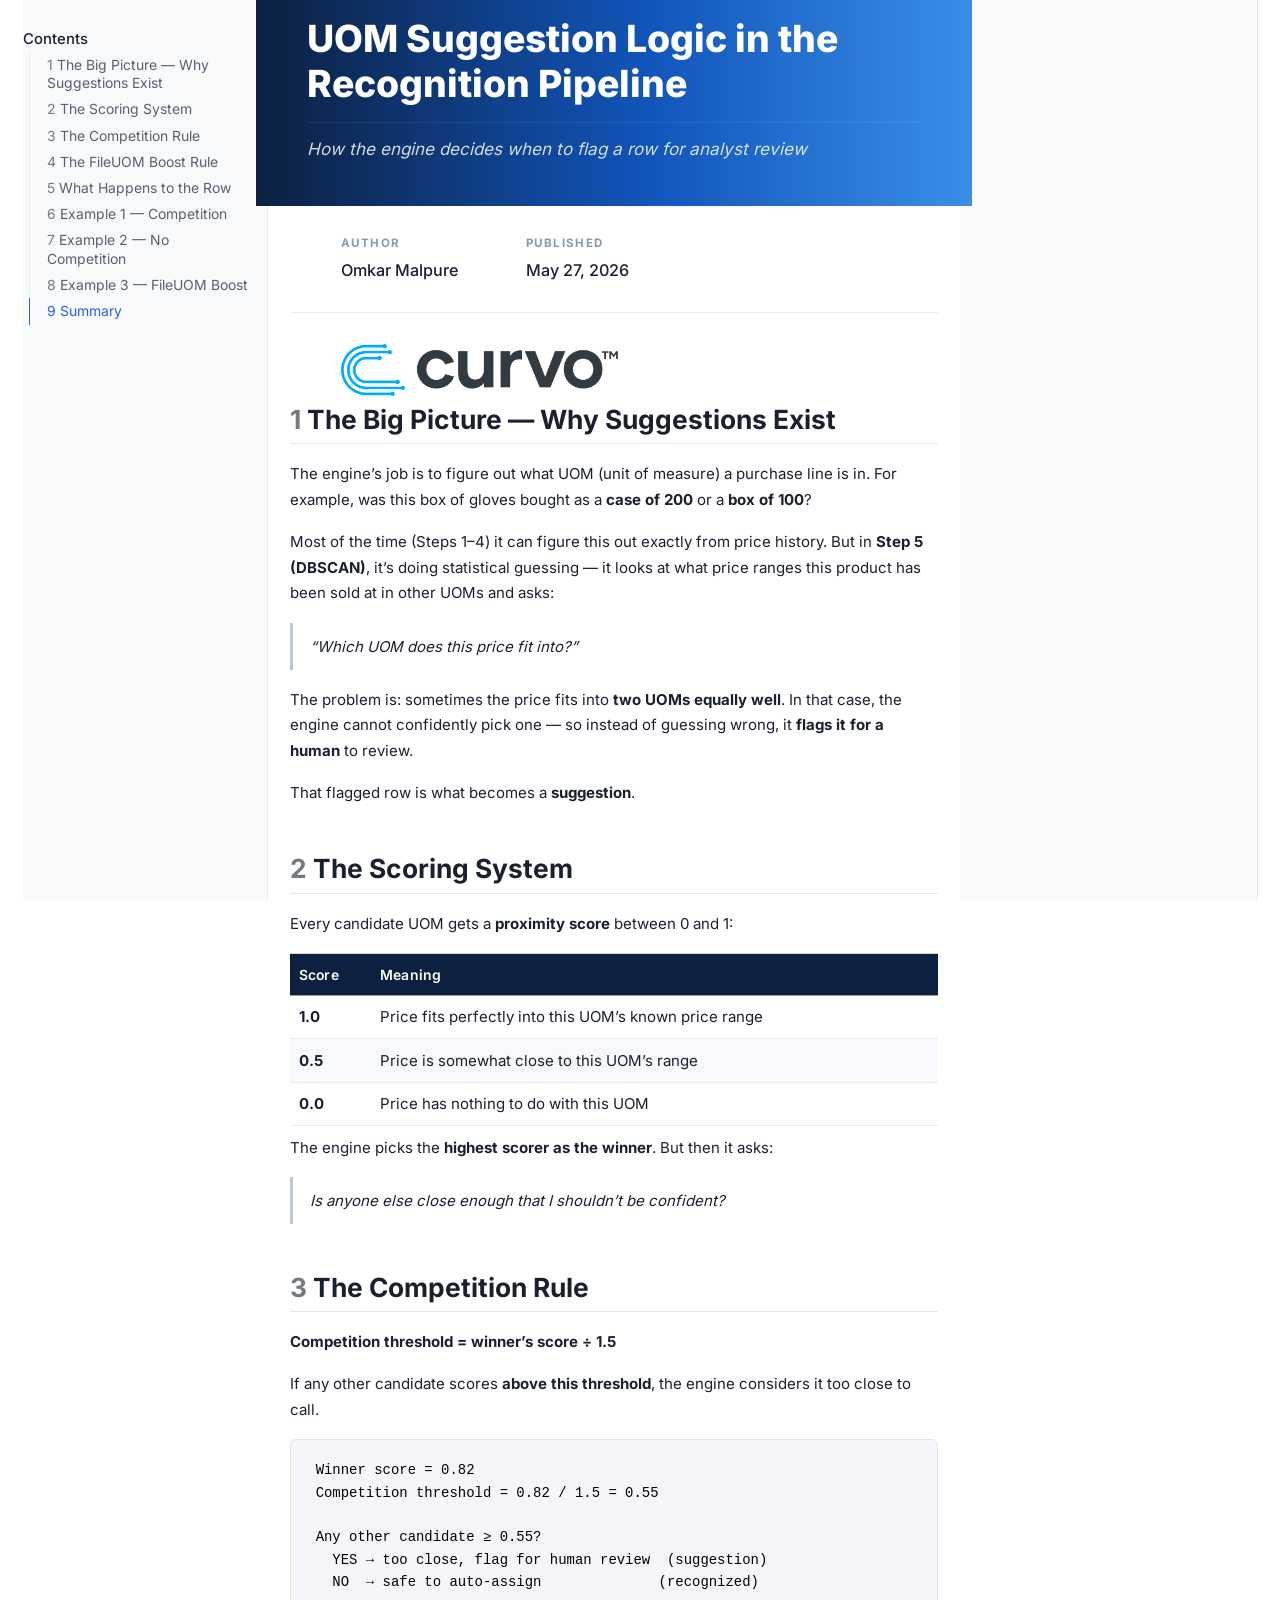
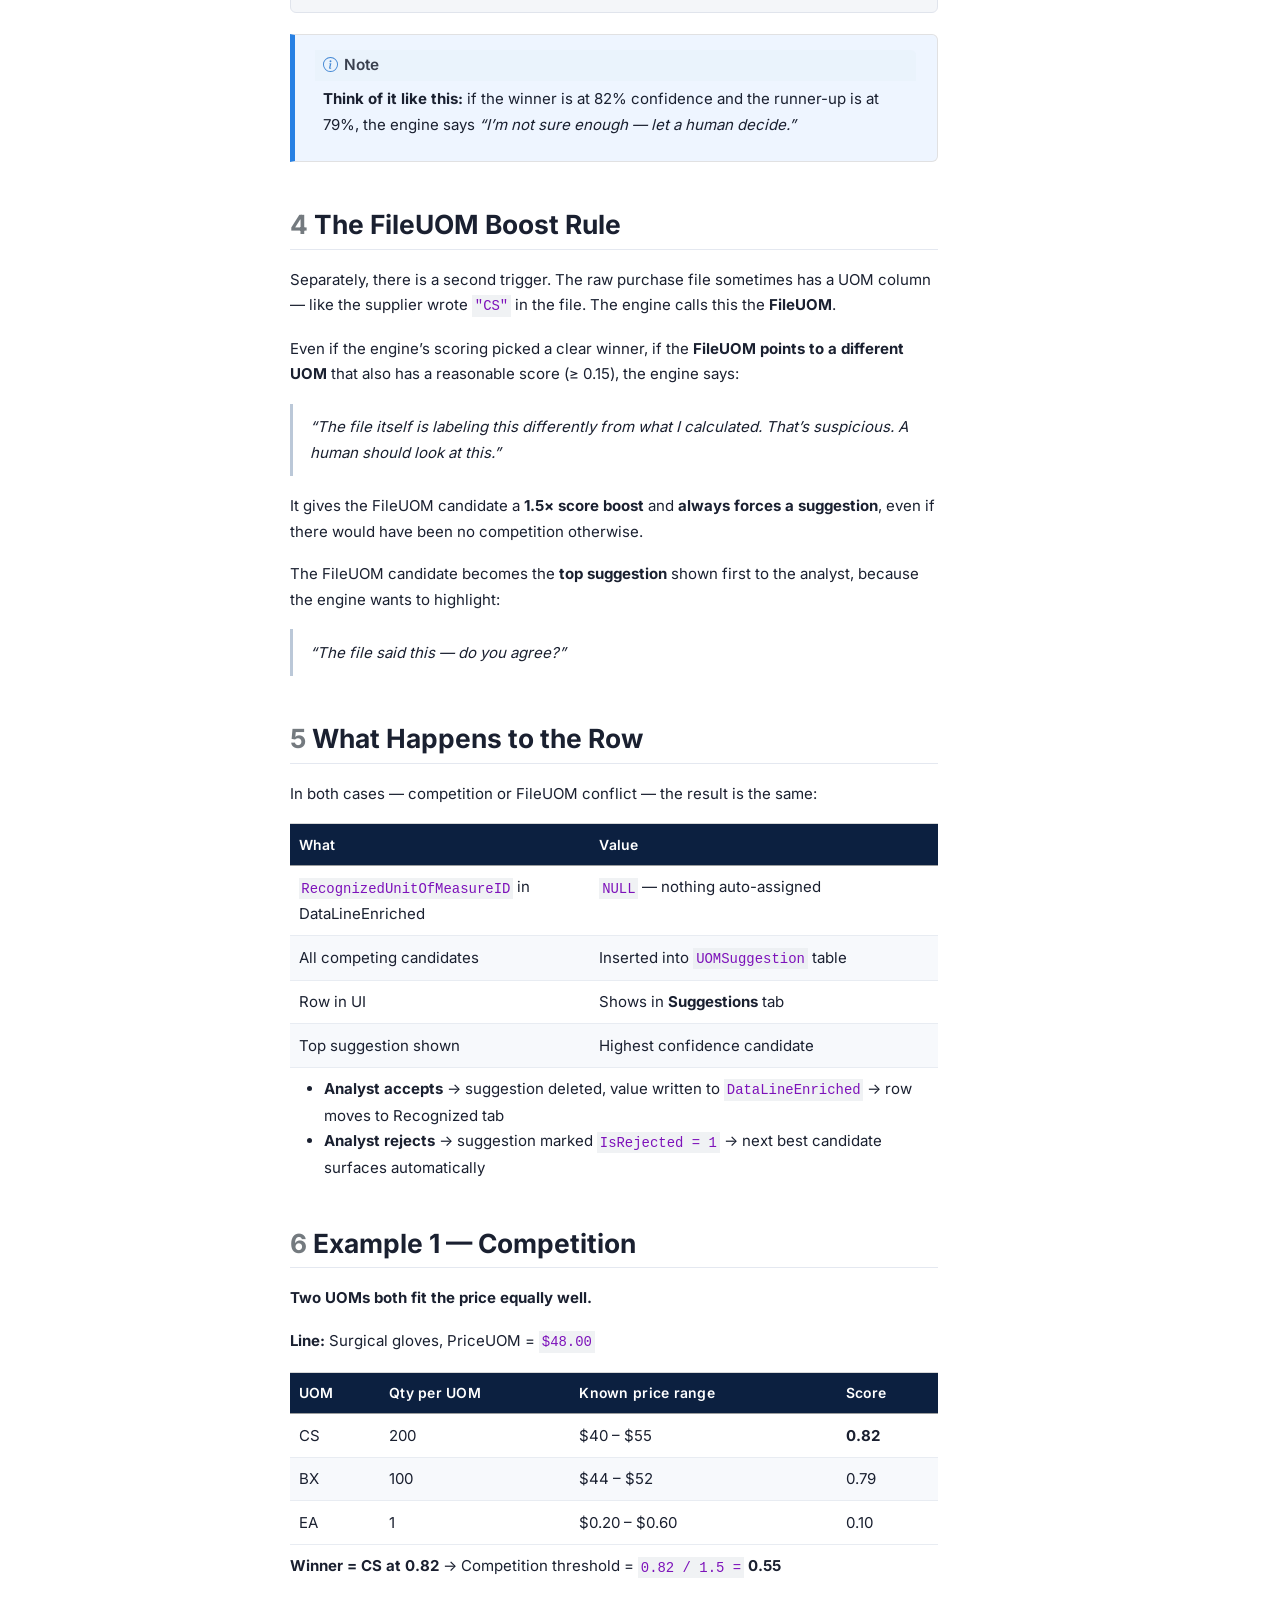
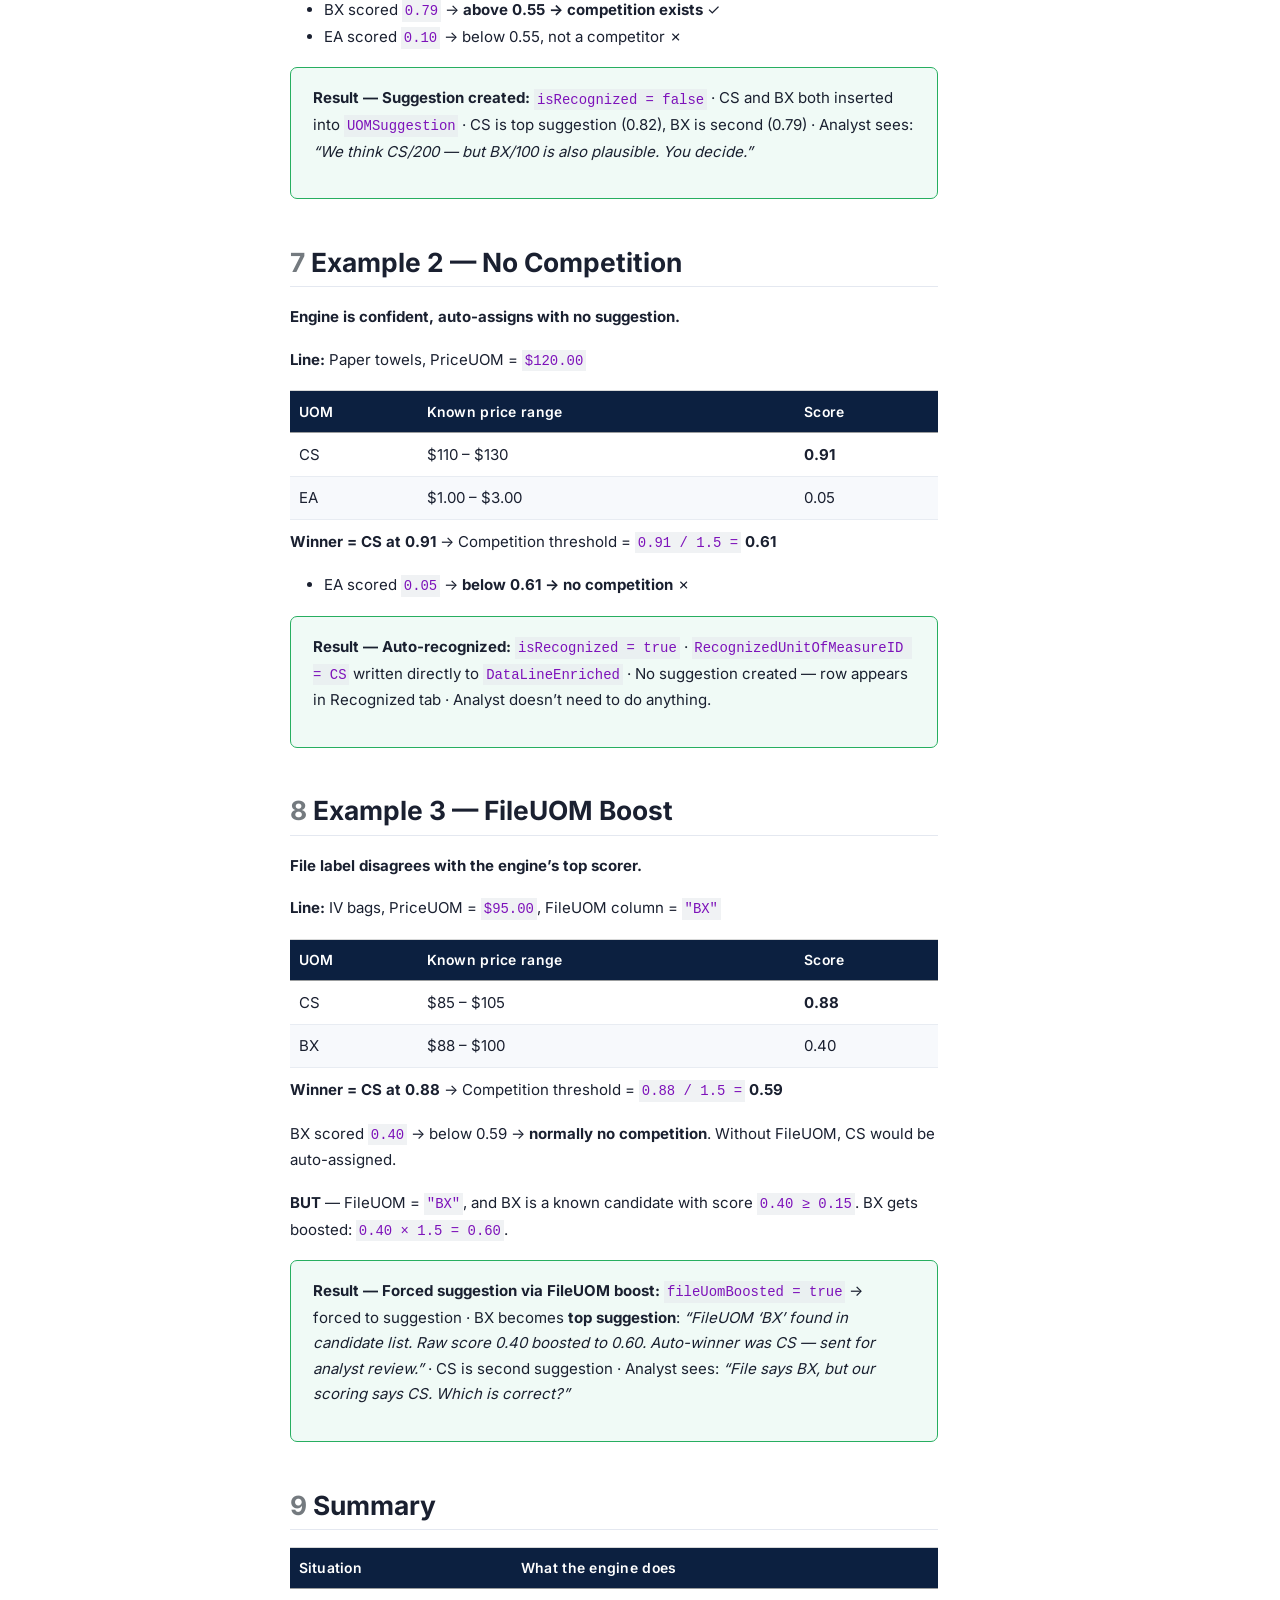
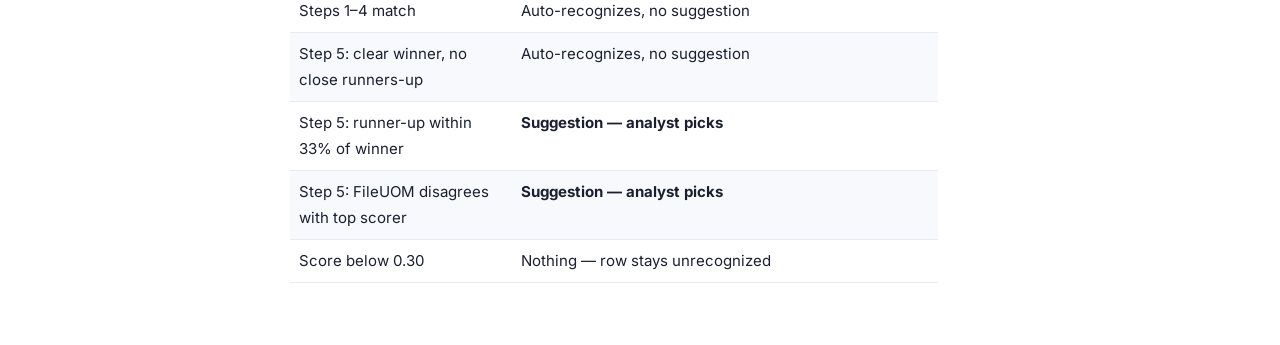
==== uom_suggestions_quarto.html @ 21ec99dc "Built site for gh-pages" ====
<!DOCTYPE html>
<html xmlns="http://www.w3.org/1999/xhtml" lang="en" xml:lang="en"><head>

<meta charset="utf-8">
<meta name="generator" content="quarto-1.9.38">

<meta name="viewport" content="width=device-width, initial-scale=1.0, user-scalable=yes">


<title>UOM Suggestion Logic in the Recognition Pipeline</title>
<style>

code{white-space: pre-wrap;}
span.smallcaps{font-variant: small-caps;}
div.columns{display: flex; gap: min(4vw, 1.5em);}
div.column{flex: auto; overflow-x: auto;}
div.hanging-indent{margin-left: 1.5em; text-indent: -1.5em;}
ul.task-list{list-style: none;}
ul.task-list li input[type="checkbox"] {
width: 0.8em;
margin: 0 0.8em 0.2em -1em;  vertical-align: middle;
}
</style>


<script>/*!
 * clipboard.js v2.0.11
 * https://clipboardjs.com/
 *
 * Licensed MIT © Zeno Rocha
 */
!function(t,e){"object"==typeof exports&&"object"==typeof module?module.exports=e():"function"==typeof define&&define.amd?define([],e):"object"==typeof exports?exports.ClipboardJS=e():t.ClipboardJS=e()}(this,function(){return n={686:function(t,e,n){"use strict";n.d(e,{default:function(){return b}});var e=n(279),i=n.n(e),e=n(370),u=n.n(e),e=n(817),r=n.n(e);function c(t){try{return document.execCommand(t)}catch(t){return}}var a=function(t){t=r()(t);return c("cut"),t};function o(t,e){var n,o,t=(n=t,o="rtl"===document.documentElement.getAttribute("dir"),(t=document.createElement("textarea")).style.fontSize="12pt",t.style.border="0",t.style.padding="0",t.style.margin="0",t.style.position="absolute",t.style[o?"right":"left"]="-9999px",o=window.pageYOffset||document.documentElement.scrollTop,t.style.top="".concat(o,"px"),t.setAttribute("readonly",""),t.value=n,t);return e.container.appendChild(t),e=r()(t),c("copy"),t.remove(),e}var f=function(t){var e=1<arguments.length&&void 0!==arguments[1]?arguments[1]:{container:document.body},n="";return"string"==typeof t?n=o(t,e):t instanceof HTMLInputElement&&!["text","search","url","tel","password"].includes(null==t?void 0:t.type)?n=o(t.value,e):(n=r()(t),c("copy")),n};function l(t){return(l="function"==typeof Symbol&&"symbol"==typeof Symbol.iterator?function(t){return typeof t}:function(t){return t&&"function"==typeof Symbol&&t.constructor===Symbol&&t!==Symbol.prototype?"symbol":typeof t})(t)}var s=function(){var t=0<arguments.length&&void 0!==arguments[0]?arguments[0]:{},e=t.action,n=void 0===e?"copy":e,o=t.container,e=t.target,t=t.text;if("copy"!==n&&"cut"!==n)throw new Error('Invalid "action" value, use either "copy" or "cut"');if(void 0!==e){if(!e||"object"!==l(e)||1!==e.nodeType)throw new Error('Invalid "target" value, use a valid Element');if("copy"===n&&e.hasAttribute("disabled"))throw new Error('Invalid "target" attribute. Please use "readonly" instead of "disabled" attribute');if("cut"===n&&(e.hasAttribute("readonly")||e.hasAttribute("disabled")))throw new Error('Invalid "target" attribute. You can\'t cut text from elements with "readonly" or "disabled" attributes')}return t?f(t,{container:o}):e?"cut"===n?a(e):f(e,{container:o}):void 0};function p(t){return(p="function"==typeof Symbol&&"symbol"==typeof Symbol.iterator?function(t){return typeof t}:function(t){return t&&"function"==typeof Symbol&&t.constructor===Symbol&&t!==Symbol.prototype?"symbol":typeof t})(t)}function d(t,e){for(var n=0;n<e.length;n++){var o=e[n];o.enumerable=o.enumerable||!1,o.configurable=!0,"value"in o&&(o.writable=!0),Object.defineProperty(t,o.key,o)}}function y(t,e){return(y=Object.setPrototypeOf||function(t,e){return t.__proto__=e,t})(t,e)}function h(n){var o=function(){if("undefined"==typeof Reflect||!Reflect.construct)return!1;if(Reflect.construct.sham)return!1;if("function"==typeof Proxy)return!0;try{return Date.prototype.toString.call(Reflect.construct(Date,[],function(){})),!0}catch(t){return!1}}();return function(){var t,e=v(n);return t=o?(t=v(this).constructor,Reflect.construct(e,arguments,t)):e.apply(this,arguments),e=this,!(t=t)||"object"!==p(t)&&"function"!=typeof t?function(t){if(void 0!==t)return t;throw new ReferenceError("this hasn't been initialised - super() hasn't been called")}(e):t}}function v(t){return(v=Object.setPrototypeOf?Object.getPrototypeOf:function(t){return t.__proto__||Object.getPrototypeOf(t)})(t)}function m(t,e){t="data-clipboard-".concat(t);if(e.hasAttribute(t))return e.getAttribute(t)}var b=function(){!function(t,e){if("function"!=typeof e&&null!==e)throw new TypeError("Super expression must either be null or a function");t.prototype=Object.create(e&&e.prototype,{constructor:{value:t,writable:!0,configurable:!0}}),e&&y(t,e)}(r,i());var t,e,n,o=h(r);function r(t,e){var n;return function(t){if(!(t instanceof r))throw new TypeError("Cannot call a class as a function")}(this),(n=o.call(this)).resolveOptions(e),n.listenClick(t),n}return t=r,n=[{key:"copy",value:function(t){var e=1<arguments.length&&void 0!==arguments[1]?arguments[1]:{container:document.body};return f(t,e)}},{key:"cut",value:function(t){return a(t)}},{key:"isSupported",value:function(){var t=0<arguments.length&&void 0!==arguments[0]?arguments[0]:["copy","cut"],t="string"==typeof t?[t]:t,e=!!document.queryCommandSupported;return t.forEach(function(t){e=e&&!!document.queryCommandSupported(t)}),e}}],(e=[{key:"resolveOptions",value:function(){var t=0<arguments.length&&void 0!==arguments[0]?arguments[0]:{};this.action="function"==typeof t.action?t.action:this.defaultAction,this.target="function"==typeof t.target?t.target:this.defaultTarget,this.text="function"==typeof t.text?t.text:this.defaultText,this.container="object"===p(t.container)?t.container:document.body}},{key:"listenClick",value:function(t){var e=this;this.listener=u()(t,"click",function(t){return e.onClick(t)})}},{key:"onClick",value:function(t){var e=t.delegateTarget||t.currentTarget,n=this.action(e)||"copy",t=s({action:n,container:this.container,target:this.target(e),text:this.text(e)});this.emit(t?"success":"error",{action:n,text:t,trigger:e,clearSelection:function(){e&&e.focus(),window.getSelection().removeAllRanges()}})}},{key:"defaultAction",value:function(t){return m("action",t)}},{key:"defaultTarget",value:function(t){t=m("target",t);if(t)return document.querySelector(t)}},{key:"defaultText",value:function(t){return m("text",t)}},{key:"destroy",value:function(){this.listener.destroy()}}])&&d(t.prototype,e),n&&d(t,n),r}()},828:function(t){var e;"undefined"==typeof Element||Element.prototype.matches||((e=Element.prototype).matches=e.matchesSelector||e.mozMatchesSelector||e.msMatchesSelector||e.oMatchesSelector||e.webkitMatchesSelector),t.exports=function(t,e){for(;t&&9!==t.nodeType;){if("function"==typeof t.matches&&t.matches(e))return t;t=t.parentNode}}},438:function(t,e,n){var u=n(828);function i(t,e,n,o,r){var i=function(e,n,t,o){return function(t){t.delegateTarget=u(t.target,n),t.delegateTarget&&o.call(e,t)}}.apply(this,arguments);return t.addEventListener(n,i,r),{destroy:function(){t.removeEventListener(n,i,r)}}}t.exports=function(t,e,n,o,r){return"function"==typeof t.addEventListener?i.apply(null,arguments):"function"==typeof n?i.bind(null,document).apply(null,arguments):("string"==typeof t&&(t=document.querySelectorAll(t)),Array.prototype.map.call(t,function(t){return i(t,e,n,o,r)}))}},879:function(t,n){n.node=function(t){return void 0!==t&&t instanceof HTMLElement&&1===t.nodeType},n.nodeList=function(t){var e=Object.prototype.toString.call(t);return void 0!==t&&("[object NodeList]"===e||"[object HTMLCollection]"===e)&&"length"in t&&(0===t.length||n.node(t[0]))},n.string=function(t){return"string"==typeof t||t instanceof String},n.fn=function(t){return"[object Function]"===Object.prototype.toString.call(t)}},370:function(t,e,n){var f=n(879),l=n(438);t.exports=function(t,e,n){if(!t&&!e&&!n)throw new Error("Missing required arguments");if(!f.string(e))throw new TypeError("Second argument must be a String");if(!f.fn(n))throw new TypeError("Third argument must be a Function");if(f.node(t))return c=e,a=n,(u=t).addEventListener(c,a),{destroy:function(){u.removeEventListener(c,a)}};if(f.nodeList(t))return o=t,r=e,i=n,Array.prototype.forEach.call(o,function(t){t.addEventListener(r,i)}),{destroy:function(){Array.prototype.forEach.call(o,function(t){t.removeEventListener(r,i)})}};if(f.string(t))return t=t,e=e,n=n,l(document.body,t,e,n);throw new TypeError("First argument must be a String, HTMLElement, HTMLCollection, or NodeList");var o,r,i,u,c,a}},817:function(t){t.exports=function(t){var e,n="SELECT"===t.nodeName?(t.focus(),t.value):"INPUT"===t.nodeName||"TEXTAREA"===t.nodeName?((e=t.hasAttribute("readonly"))||t.setAttribute("readonly",""),t.select(),t.setSelectionRange(0,t.value.length),e||t.removeAttribute("readonly"),t.value):(t.hasAttribute("contenteditable")&&t.focus(),n=window.getSelection(),(e=document.createRange()).selectNodeContents(t),n.removeAllRanges(),n.addRange(e),n.toString());return n}},279:function(t){function e(){}e.prototype={on:function(t,e,n){var o=this.e||(this.e={});return(o[t]||(o[t]=[])).push({fn:e,ctx:n}),this},once:function(t,e,n){var o=this;function r(){o.off(t,r),e.apply(n,arguments)}return r._=e,this.on(t,r,n)},emit:function(t){for(var e=[].slice.call(arguments,1),n=((this.e||(this.e={}))[t]||[]).slice(),o=0,r=n.length;o<r;o++)n[o].fn.apply(n[o].ctx,e);return this},off:function(t,e){var n=this.e||(this.e={}),o=n[t],r=[];if(o&&e)for(var i=0,u=o.length;i<u;i++)o[i].fn!==e&&o[i].fn._!==e&&r.push(o[i]);return r.length?n[t]=r:delete n[t],this}},t.exports=e,t.exports.TinyEmitter=e}},r={},o.n=function(t){var e=t&&t.__esModule?function(){return t.default}:function(){return t};return o.d(e,{a:e}),e},o.d=function(t,e){for(var n in e)o.o(e,n)&&!o.o(t,n)&&Object.defineProperty(t,n,{enumerable:!0,get:e[n]})},o.o=function(t,e){return Object.prototype.hasOwnProperty.call(t,e)},o(686).default;function o(t){if(r[t])return r[t].exports;var e=r[t]={exports:{}};return n[t](e,e.exports,o),e.exports}var n,r});</script>
<script src="[data-uri]" type="module"></script>
<script src="[data-uri]" type="module"></script>
<script>/**
 * @popperjs/core v2.11.7 - MIT License
 */

!function(e,t){"object"==typeof exports&&"undefined"!=typeof module?t(exports):"function"==typeof define&&define.amd?define(["exports"],t):t((e="undefined"!=typeof globalThis?globalThis:e||self).Popper={})}(this,(function(e){"use strict";function t(e){if(null==e)return window;if("[object Window]"!==e.toString()){var t=e.ownerDocument;return t&&t.defaultView||window}return e}function n(e){return e instanceof t(e).Element||e instanceof Element}function r(e){return e instanceof t(e).HTMLElement||e instanceof HTMLElement}function o(e){return"undefined"!=typeof ShadowRoot&&(e instanceof t(e).ShadowRoot||e instanceof ShadowRoot)}var i=Math.max,a=Math.min,s=Math.round;function f(){var e=navigator.userAgentData;return null!=e&&e.brands&&Array.isArray(e.brands)?e.brands.map((function(e){return e.brand+"/"+e.version})).join(" "):navigator.userAgent}function c(){return!/^((?!chrome|android).)*safari/i.test(f())}function p(e,o,i){void 0===o&&(o=!1),void 0===i&&(i=!1);var a=e.getBoundingClientRect(),f=1,p=1;o&&r(e)&&(f=e.offsetWidth>0&&s(a.width)/e.offsetWidth||1,p=e.offsetHeight>0&&s(a.height)/e.offsetHeight||1);var u=(n(e)?t(e):window).visualViewport,l=!c()&&i,d=(a.left+(l&&u?u.offsetLeft:0))/f,h=(a.top+(l&&u?u.offsetTop:0))/p,m=a.width/f,v=a.height/p;return{width:m,height:v,top:h,right:d+m,bottom:h+v,left:d,x:d,y:h}}function u(e){var n=t(e);return{scrollLeft:n.pageXOffset,scrollTop:n.pageYOffset}}function l(e){return e?(e.nodeName||"").toLowerCase():null}function d(e){return((n(e)?e.ownerDocument:e.document)||window.document).documentElement}function h(e){return p(d(e)).left+u(e).scrollLeft}function m(e){return t(e).getComputedStyle(e)}function v(e){var t=m(e),n=t.overflow,r=t.overflowX,o=t.overflowY;return/auto|scroll|overlay|hidden/.test(n+o+r)}function y(e,n,o){void 0===o&&(o=!1);var i,a,f=r(n),c=r(n)&&function(e){var t=e.getBoundingClientRect(),n=s(t.width)/e.offsetWidth||1,r=s(t.height)/e.offsetHeight||1;return 1!==n||1!==r}(n),m=d(n),y=p(e,c,o),g={scrollLeft:0,scrollTop:0},b={x:0,y:0};return(f||!f&&!o)&&(("body"!==l(n)||v(m))&&(g=(i=n)!==t(i)&&r(i)?{scrollLeft:(a=i).scrollLeft,scrollTop:a.scrollTop}:u(i)),r(n)?((b=p(n,!0)).x+=n.clientLeft,b.y+=n.clientTop):m&&(b.x=h(m))),{x:y.left+g.scrollLeft-b.x,y:y.top+g.scrollTop-b.y,width:y.width,height:y.height}}function g(e){var t=p(e),n=e.offsetWidth,r=e.offsetHeight;return Math.abs(t.width-n)<=1&&(n=t.width),Math.abs(t.height-r)<=1&&(r=t.height),{x:e.offsetLeft,y:e.offsetTop,width:n,height:r}}function b(e){return"html"===l(e)?e:e.assignedSlot||e.parentNode||(o(e)?e.host:null)||d(e)}function x(e){return["html","body","#document"].indexOf(l(e))>=0?e.ownerDocument.body:r(e)&&v(e)?e:x(b(e))}function w(e,n){var r;void 0===n&&(n=[]);var o=x(e),i=o===(null==(r=e.ownerDocument)?void 0:r.body),a=t(o),s=i?[a].concat(a.visualViewport||[],v(o)?o:[]):o,f=n.concat(s);return i?f:f.concat(w(b(s)))}function O(e){return["table","td","th"].indexOf(l(e))>=0}function j(e){return r(e)&&"fixed"!==m(e).position?e.offsetParent:null}function E(e){for(var n=t(e),i=j(e);i&&O(i)&&"static"===m(i).position;)i=j(i);return i&&("html"===l(i)||"body"===l(i)&&"static"===m(i).position)?n:i||function(e){var t=/firefox/i.test(f());if(/Trident/i.test(f())&&r(e)&&"fixed"===m(e).position)return null;var n=b(e);for(o(n)&&(n=n.host);r(n)&&["html","body"].indexOf(l(n))<0;){var i=m(n);if("none"!==i.transform||"none"!==i.perspective||"paint"===i.contain||-1!==["transform","perspective"].indexOf(i.willChange)||t&&"filter"===i.willChange||t&&i.filter&&"none"!==i.filter)return n;n=n.parentNode}return null}(e)||n}var D="top",A="bottom",L="right",P="left",M="auto",k=[D,A,L,P],W="start",B="end",H="viewport",T="popper",R=k.reduce((function(e,t){return e.concat([t+"-"+W,t+"-"+B])}),[]),S=[].concat(k,[M]).reduce((function(e,t){return e.concat([t,t+"-"+W,t+"-"+B])}),[]),V=["beforeRead","read","afterRead","beforeMain","main","afterMain","beforeWrite","write","afterWrite"];function q(e){var t=new Map,n=new Set,r=[];function o(e){n.add(e.name),[].concat(e.requires||[],e.requiresIfExists||[]).forEach((function(e){if(!n.has(e)){var r=t.get(e);r&&o(r)}})),r.push(e)}return e.forEach((function(e){t.set(e.name,e)})),e.forEach((function(e){n.has(e.name)||o(e)})),r}function C(e){return e.split("-")[0]}function N(e,t){var n=t.getRootNode&&t.getRootNode();if(e.contains(t))return!0;if(n&&o(n)){var r=t;do{if(r&&e.isSameNode(r))return!0;r=r.parentNode||r.host}while(r)}return!1}function I(e){return Object.assign({},e,{left:e.x,top:e.y,right:e.x+e.width,bottom:e.y+e.height})}function _(e,r,o){return r===H?I(function(e,n){var r=t(e),o=d(e),i=r.visualViewport,a=o.clientWidth,s=o.clientHeight,f=0,p=0;if(i){a=i.width,s=i.height;var u=c();(u||!u&&"fixed"===n)&&(f=i.offsetLeft,p=i.offsetTop)}return{width:a,height:s,x:f+h(e),y:p}}(e,o)):n(r)?function(e,t){var n=p(e,!1,"fixed"===t);return n.top=n.top+e.clientTop,n.left=n.left+e.clientLeft,n.bottom=n.top+e.clientHeight,n.right=n.left+e.clientWidth,n.width=e.clientWidth,n.height=e.clientHeight,n.x=n.left,n.y=n.top,n}(r,o):I(function(e){var t,n=d(e),r=u(e),o=null==(t=e.ownerDocument)?void 0:t.body,a=i(n.scrollWidth,n.clientWidth,o?o.scrollWidth:0,o?o.clientWidth:0),s=i(n.scrollHeight,n.clientHeight,o?o.scrollHeight:0,o?o.clientHeight:0),f=-r.scrollLeft+h(e),c=-r.scrollTop;return"rtl"===m(o||n).direction&&(f+=i(n.clientWidth,o?o.clientWidth:0)-a),{width:a,height:s,x:f,y:c}}(d(e)))}function F(e,t,o,s){var f="clippingParents"===t?function(e){var t=w(b(e)),o=["absolute","fixed"].indexOf(m(e).position)>=0&&r(e)?E(e):e;return n(o)?t.filter((function(e){return n(e)&&N(e,o)&&"body"!==l(e)})):[]}(e):[].concat(t),c=[].concat(f,[o]),p=c[0],u=c.reduce((function(t,n){var r=_(e,n,s);return t.top=i(r.top,t.top),t.right=a(r.right,t.right),t.bottom=a(r.bottom,t.bottom),t.left=i(r.left,t.left),t}),_(e,p,s));return u.width=u.right-u.left,u.height=u.bottom-u.top,u.x=u.left,u.y=u.top,u}function U(e){return e.split("-")[1]}function z(e){return["top","bottom"].indexOf(e)>=0?"x":"y"}function X(e){var t,n=e.reference,r=e.element,o=e.placement,i=o?C(o):null,a=o?U(o):null,s=n.x+n.width/2-r.width/2,f=n.y+n.height/2-r.height/2;switch(i){case D:t={x:s,y:n.y-r.height};break;case A:t={x:s,y:n.y+n.height};break;case L:t={x:n.x+n.width,y:f};break;case P:t={x:n.x-r.width,y:f};break;default:t={x:n.x,y:n.y}}var c=i?z(i):null;if(null!=c){var p="y"===c?"height":"width";switch(a){case W:t[c]=t[c]-(n[p]/2-r[p]/2);break;case B:t[c]=t[c]+(n[p]/2-r[p]/2)}}return t}function Y(e){return Object.assign({},{top:0,right:0,bottom:0,left:0},e)}function G(e,t){return t.reduce((function(t,n){return t[n]=e,t}),{})}function J(e,t){void 0===t&&(t={});var r=t,o=r.placement,i=void 0===o?e.placement:o,a=r.strategy,s=void 0===a?e.strategy:a,f=r.boundary,c=void 0===f?"clippingParents":f,u=r.rootBoundary,l=void 0===u?H:u,h=r.elementContext,m=void 0===h?T:h,v=r.altBoundary,y=void 0!==v&&v,g=r.padding,b=void 0===g?0:g,x=Y("number"!=typeof b?b:G(b,k)),w=m===T?"reference":T,O=e.rects.popper,j=e.elements[y?w:m],E=F(n(j)?j:j.contextElement||d(e.elements.popper),c,l,s),P=p(e.elements.reference),M=X({reference:P,element:O,strategy:"absolute",placement:i}),W=I(Object.assign({},O,M)),B=m===T?W:P,R={top:E.top-B.top+x.top,bottom:B.bottom-E.bottom+x.bottom,left:E.left-B.left+x.left,right:B.right-E.right+x.right},S=e.modifiersData.offset;if(m===T&&S){var V=S[i];Object.keys(R).forEach((function(e){var t=[L,A].indexOf(e)>=0?1:-1,n=[D,A].indexOf(e)>=0?"y":"x";R[e]+=V[n]*t}))}return R}var K={placement:"bottom",modifiers:[],strategy:"absolute"};function Q(){for(var e=arguments.length,t=new Array(e),n=0;n<e;n++)t[n]=arguments[n];return!t.some((function(e){return!(e&&"function"==typeof e.getBoundingClientRect)}))}function Z(e){void 0===e&&(e={});var t=e,r=t.defaultModifiers,o=void 0===r?[]:r,i=t.defaultOptions,a=void 0===i?K:i;return function(e,t,r){void 0===r&&(r=a);var i,s,f={placement:"bottom",orderedModifiers:[],options:Object.assign({},K,a),modifiersData:{},elements:{reference:e,popper:t},attributes:{},styles:{}},c=[],p=!1,u={state:f,setOptions:function(r){var i="function"==typeof r?r(f.options):r;l(),f.options=Object.assign({},a,f.options,i),f.scrollParents={reference:n(e)?w(e):e.contextElement?w(e.contextElement):[],popper:w(t)};var s,p,d=function(e){var t=q(e);return V.reduce((function(e,n){return e.concat(t.filter((function(e){return e.phase===n})))}),[])}((s=[].concat(o,f.options.modifiers),p=s.reduce((function(e,t){var n=e[t.name];return e[t.name]=n?Object.assign({},n,t,{options:Object.assign({},n.options,t.options),data:Object.assign({},n.data,t.data)}):t,e}),{}),Object.keys(p).map((function(e){return p[e]}))));return f.orderedModifiers=d.filter((function(e){return e.enabled})),f.orderedModifiers.forEach((function(e){var t=e.name,n=e.options,r=void 0===n?{}:n,o=e.effect;if("function"==typeof o){var i=o({state:f,name:t,instance:u,options:r}),a=function(){};c.push(i||a)}})),u.update()},forceUpdate:function(){if(!p){var e=f.elements,t=e.reference,n=e.popper;if(Q(t,n)){f.rects={reference:y(t,E(n),"fixed"===f.options.strategy),popper:g(n)},f.reset=!1,f.placement=f.options.placement,f.orderedModifiers.forEach((function(e){return f.modifiersData[e.name]=Object.assign({},e.data)}));for(var r=0;r<f.orderedModifiers.length;r++)if(!0!==f.reset){var o=f.orderedModifiers[r],i=o.fn,a=o.options,s=void 0===a?{}:a,c=o.name;"function"==typeof i&&(f=i({state:f,options:s,name:c,instance:u})||f)}else f.reset=!1,r=-1}}},update:(i=function(){return new Promise((function(e){u.forceUpdate(),e(f)}))},function(){return s||(s=new Promise((function(e){Promise.resolve().then((function(){s=void 0,e(i())}))}))),s}),destroy:function(){l(),p=!0}};if(!Q(e,t))return u;function l(){c.forEach((function(e){return e()})),c=[]}return u.setOptions(r).then((function(e){!p&&r.onFirstUpdate&&r.onFirstUpdate(e)})),u}}var $={passive:!0};var ee={name:"eventListeners",enabled:!0,phase:"write",fn:function(){},effect:function(e){var n=e.state,r=e.instance,o=e.options,i=o.scroll,a=void 0===i||i,s=o.resize,f=void 0===s||s,c=t(n.elements.popper),p=[].concat(n.scrollParents.reference,n.scrollParents.popper);return a&&p.forEach((function(e){e.addEventListener("scroll",r.update,$)})),f&&c.addEventListener("resize",r.update,$),function(){a&&p.forEach((function(e){e.removeEventListener("scroll",r.update,$)})),f&&c.removeEventListener("resize",r.update,$)}},data:{}};var te={name:"popperOffsets",enabled:!0,phase:"read",fn:function(e){var t=e.state,n=e.name;t.modifiersData[n]=X({reference:t.rects.reference,element:t.rects.popper,strategy:"absolute",placement:t.placement})},data:{}},ne={top:"auto",right:"auto",bottom:"auto",left:"auto"};function re(e){var n,r=e.popper,o=e.popperRect,i=e.placement,a=e.variation,f=e.offsets,c=e.position,p=e.gpuAcceleration,u=e.adaptive,l=e.roundOffsets,h=e.isFixed,v=f.x,y=void 0===v?0:v,g=f.y,b=void 0===g?0:g,x="function"==typeof l?l({x:y,y:b}):{x:y,y:b};y=x.x,b=x.y;var w=f.hasOwnProperty("x"),O=f.hasOwnProperty("y"),j=P,M=D,k=window;if(u){var W=E(r),H="clientHeight",T="clientWidth";if(W===t(r)&&"static"!==m(W=d(r)).position&&"absolute"===c&&(H="scrollHeight",T="scrollWidth"),W=W,i===D||(i===P||i===L)&&a===B)M=A,b-=(h&&W===k&&k.visualViewport?k.visualViewport.height:W[H])-o.height,b*=p?1:-1;if(i===P||(i===D||i===A)&&a===B)j=L,y-=(h&&W===k&&k.visualViewport?k.visualViewport.width:W[T])-o.width,y*=p?1:-1}var R,S=Object.assign({position:c},u&&ne),V=!0===l?function(e,t){var n=e.x,r=e.y,o=t.devicePixelRatio||1;return{x:s(n*o)/o||0,y:s(r*o)/o||0}}({x:y,y:b},t(r)):{x:y,y:b};return y=V.x,b=V.y,p?Object.assign({},S,((R={})[M]=O?"0":"",R[j]=w?"0":"",R.transform=(k.devicePixelRatio||1)<=1?"translate("+y+"px, "+b+"px)":"translate3d("+y+"px, "+b+"px, 0)",R)):Object.assign({},S,((n={})[M]=O?b+"px":"",n[j]=w?y+"px":"",n.transform="",n))}var oe={name:"computeStyles",enabled:!0,phase:"beforeWrite",fn:function(e){var t=e.state,n=e.options,r=n.gpuAcceleration,o=void 0===r||r,i=n.adaptive,a=void 0===i||i,s=n.roundOffsets,f=void 0===s||s,c={placement:C(t.placement),variation:U(t.placement),popper:t.elements.popper,popperRect:t.rects.popper,gpuAcceleration:o,isFixed:"fixed"===t.options.strategy};null!=t.modifiersData.popperOffsets&&(t.styles.popper=Object.assign({},t.styles.popper,re(Object.assign({},c,{offsets:t.modifiersData.popperOffsets,position:t.options.strategy,adaptive:a,roundOffsets:f})))),null!=t.modifiersData.arrow&&(t.styles.arrow=Object.assign({},t.styles.arrow,re(Object.assign({},c,{offsets:t.modifiersData.arrow,position:"absolute",adaptive:!1,roundOffsets:f})))),t.attributes.popper=Object.assign({},t.attributes.popper,{"data-popper-placement":t.placement})},data:{}};var ie={name:"applyStyles",enabled:!0,phase:"write",fn:function(e){var t=e.state;Object.keys(t.elements).forEach((function(e){var n=t.styles[e]||{},o=t.attributes[e]||{},i=t.elements[e];r(i)&&l(i)&&(Object.assign(i.style,n),Object.keys(o).forEach((function(e){var t=o[e];!1===t?i.removeAttribute(e):i.setAttribute(e,!0===t?"":t)})))}))},effect:function(e){var t=e.state,n={popper:{position:t.options.strategy,left:"0",top:"0",margin:"0"},arrow:{position:"absolute"},reference:{}};return Object.assign(t.elements.popper.style,n.popper),t.styles=n,t.elements.arrow&&Object.assign(t.elements.arrow.style,n.arrow),function(){Object.keys(t.elements).forEach((function(e){var o=t.elements[e],i=t.attributes[e]||{},a=Object.keys(t.styles.hasOwnProperty(e)?t.styles[e]:n[e]).reduce((function(e,t){return e[t]="",e}),{});r(o)&&l(o)&&(Object.assign(o.style,a),Object.keys(i).forEach((function(e){o.removeAttribute(e)})))}))}},requires:["computeStyles"]};var ae={name:"offset",enabled:!0,phase:"main",requires:["popperOffsets"],fn:function(e){var t=e.state,n=e.options,r=e.name,o=n.offset,i=void 0===o?[0,0]:o,a=S.reduce((function(e,n){return e[n]=function(e,t,n){var r=C(e),o=[P,D].indexOf(r)>=0?-1:1,i="function"==typeof n?n(Object.assign({},t,{placement:e})):n,a=i[0],s=i[1];return a=a||0,s=(s||0)*o,[P,L].indexOf(r)>=0?{x:s,y:a}:{x:a,y:s}}(n,t.rects,i),e}),{}),s=a[t.placement],f=s.x,c=s.y;null!=t.modifiersData.popperOffsets&&(t.modifiersData.popperOffsets.x+=f,t.modifiersData.popperOffsets.y+=c),t.modifiersData[r]=a}},se={left:"right",right:"left",bottom:"top",top:"bottom"};function fe(e){return e.replace(/left|right|bottom|top/g,(function(e){return se[e]}))}var ce={start:"end",end:"start"};function pe(e){return e.replace(/start|end/g,(function(e){return ce[e]}))}function ue(e,t){void 0===t&&(t={});var n=t,r=n.placement,o=n.boundary,i=n.rootBoundary,a=n.padding,s=n.flipVariations,f=n.allowedAutoPlacements,c=void 0===f?S:f,p=U(r),u=p?s?R:R.filter((function(e){return U(e)===p})):k,l=u.filter((function(e){return c.indexOf(e)>=0}));0===l.length&&(l=u);var d=l.reduce((function(t,n){return t[n]=J(e,{placement:n,boundary:o,rootBoundary:i,padding:a})[C(n)],t}),{});return Object.keys(d).sort((function(e,t){return d[e]-d[t]}))}var le={name:"flip",enabled:!0,phase:"main",fn:function(e){var t=e.state,n=e.options,r=e.name;if(!t.modifiersData[r]._skip){for(var o=n.mainAxis,i=void 0===o||o,a=n.altAxis,s=void 0===a||a,f=n.fallbackPlacements,c=n.padding,p=n.boundary,u=n.rootBoundary,l=n.altBoundary,d=n.flipVariations,h=void 0===d||d,m=n.allowedAutoPlacements,v=t.options.placement,y=C(v),g=f||(y===v||!h?[fe(v)]:function(e){if(C(e)===M)return[];var t=fe(e);return[pe(e),t,pe(t)]}(v)),b=[v].concat(g).reduce((function(e,n){return e.concat(C(n)===M?ue(t,{placement:n,boundary:p,rootBoundary:u,padding:c,flipVariations:h,allowedAutoPlacements:m}):n)}),[]),x=t.rects.reference,w=t.rects.popper,O=new Map,j=!0,E=b[0],k=0;k<b.length;k++){var B=b[k],H=C(B),T=U(B)===W,R=[D,A].indexOf(H)>=0,S=R?"width":"height",V=J(t,{placement:B,boundary:p,rootBoundary:u,altBoundary:l,padding:c}),q=R?T?L:P:T?A:D;x[S]>w[S]&&(q=fe(q));var N=fe(q),I=[];if(i&&I.push(V[H]<=0),s&&I.push(V[q]<=0,V[N]<=0),I.every((function(e){return e}))){E=B,j=!1;break}O.set(B,I)}if(j)for(var _=function(e){var t=b.find((function(t){var n=O.get(t);if(n)return n.slice(0,e).every((function(e){return e}))}));if(t)return E=t,"break"},F=h?3:1;F>0;F--){if("break"===_(F))break}t.placement!==E&&(t.modifiersData[r]._skip=!0,t.placement=E,t.reset=!0)}},requiresIfExists:["offset"],data:{_skip:!1}};function de(e,t,n){return i(e,a(t,n))}var he={name:"preventOverflow",enabled:!0,phase:"main",fn:function(e){var t=e.state,n=e.options,r=e.name,o=n.mainAxis,s=void 0===o||o,f=n.altAxis,c=void 0!==f&&f,p=n.boundary,u=n.rootBoundary,l=n.altBoundary,d=n.padding,h=n.tether,m=void 0===h||h,v=n.tetherOffset,y=void 0===v?0:v,b=J(t,{boundary:p,rootBoundary:u,padding:d,altBoundary:l}),x=C(t.placement),w=U(t.placement),O=!w,j=z(x),M="x"===j?"y":"x",k=t.modifiersData.popperOffsets,B=t.rects.reference,H=t.rects.popper,T="function"==typeof y?y(Object.assign({},t.rects,{placement:t.placement})):y,R="number"==typeof T?{mainAxis:T,altAxis:T}:Object.assign({mainAxis:0,altAxis:0},T),S=t.modifiersData.offset?t.modifiersData.offset[t.placement]:null,V={x:0,y:0};if(k){if(s){var q,N="y"===j?D:P,I="y"===j?A:L,_="y"===j?"height":"width",F=k[j],X=F+b[N],Y=F-b[I],G=m?-H[_]/2:0,K=w===W?B[_]:H[_],Q=w===W?-H[_]:-B[_],Z=t.elements.arrow,$=m&&Z?g(Z):{width:0,height:0},ee=t.modifiersData["arrow#persistent"]?t.modifiersData["arrow#persistent"].padding:{top:0,right:0,bottom:0,left:0},te=ee[N],ne=ee[I],re=de(0,B[_],$[_]),oe=O?B[_]/2-G-re-te-R.mainAxis:K-re-te-R.mainAxis,ie=O?-B[_]/2+G+re+ne+R.mainAxis:Q+re+ne+R.mainAxis,ae=t.elements.arrow&&E(t.elements.arrow),se=ae?"y"===j?ae.clientTop||0:ae.clientLeft||0:0,fe=null!=(q=null==S?void 0:S[j])?q:0,ce=F+ie-fe,pe=de(m?a(X,F+oe-fe-se):X,F,m?i(Y,ce):Y);k[j]=pe,V[j]=pe-F}if(c){var ue,le="x"===j?D:P,he="x"===j?A:L,me=k[M],ve="y"===M?"height":"width",ye=me+b[le],ge=me-b[he],be=-1!==[D,P].indexOf(x),xe=null!=(ue=null==S?void 0:S[M])?ue:0,we=be?ye:me-B[ve]-H[ve]-xe+R.altAxis,Oe=be?me+B[ve]+H[ve]-xe-R.altAxis:ge,je=m&&be?function(e,t,n){var r=de(e,t,n);return r>n?n:r}(we,me,Oe):de(m?we:ye,me,m?Oe:ge);k[M]=je,V[M]=je-me}t.modifiersData[r]=V}},requiresIfExists:["offset"]};var me={name:"arrow",enabled:!0,phase:"main",fn:function(e){var t,n=e.state,r=e.name,o=e.options,i=n.elements.arrow,a=n.modifiersData.popperOffsets,s=C(n.placement),f=z(s),c=[P,L].indexOf(s)>=0?"height":"width";if(i&&a){var p=function(e,t){return Y("number"!=typeof(e="function"==typeof e?e(Object.assign({},t.rects,{placement:t.placement})):e)?e:G(e,k))}(o.padding,n),u=g(i),l="y"===f?D:P,d="y"===f?A:L,h=n.rects.reference[c]+n.rects.reference[f]-a[f]-n.rects.popper[c],m=a[f]-n.rects.reference[f],v=E(i),y=v?"y"===f?v.clientHeight||0:v.clientWidth||0:0,b=h/2-m/2,x=p[l],w=y-u[c]-p[d],O=y/2-u[c]/2+b,j=de(x,O,w),M=f;n.modifiersData[r]=((t={})[M]=j,t.centerOffset=j-O,t)}},effect:function(e){var t=e.state,n=e.options.element,r=void 0===n?"[data-popper-arrow]":n;null!=r&&("string"!=typeof r||(r=t.elements.popper.querySelector(r)))&&N(t.elements.popper,r)&&(t.elements.arrow=r)},requires:["popperOffsets"],requiresIfExists:["preventOverflow"]};function ve(e,t,n){return void 0===n&&(n={x:0,y:0}),{top:e.top-t.height-n.y,right:e.right-t.width+n.x,bottom:e.bottom-t.height+n.y,left:e.left-t.width-n.x}}function ye(e){return[D,L,A,P].some((function(t){return e[t]>=0}))}var ge={name:"hide",enabled:!0,phase:"main",requiresIfExists:["preventOverflow"],fn:function(e){var t=e.state,n=e.name,r=t.rects.reference,o=t.rects.popper,i=t.modifiersData.preventOverflow,a=J(t,{elementContext:"reference"}),s=J(t,{altBoundary:!0}),f=ve(a,r),c=ve(s,o,i),p=ye(f),u=ye(c);t.modifiersData[n]={referenceClippingOffsets:f,popperEscapeOffsets:c,isReferenceHidden:p,hasPopperEscaped:u},t.attributes.popper=Object.assign({},t.attributes.popper,{"data-popper-reference-hidden":p,"data-popper-escaped":u})}},be=Z({defaultModifiers:[ee,te,oe,ie]}),xe=[ee,te,oe,ie,ae,le,he,me,ge],we=Z({defaultModifiers:xe});e.applyStyles=ie,e.arrow=me,e.computeStyles=oe,e.createPopper=we,e.createPopperLite=be,e.defaultModifiers=xe,e.detectOverflow=J,e.eventListeners=ee,e.flip=le,e.hide=ge,e.offset=ae,e.popperGenerator=Z,e.popperOffsets=te,e.preventOverflow=he,Object.defineProperty(e,"__esModule",{value:!0})}));

</script>
<script>!function(e,t){"object"==typeof exports&&"undefined"!=typeof module?module.exports=t(require("@popperjs/core")):"function"==typeof define&&define.amd?define(["@popperjs/core"],t):(e=e||self).tippy=t(e.Popper)}(this,(function(e){"use strict";var t={passive:!0,capture:!0},n=function(){return document.body};function r(e,t,n){if(Array.isArray(e)){var r=e[t];return null==r?Array.isArray(n)?n[t]:n:r}return e}function o(e,t){var n={}.toString.call(e);return 0===n.indexOf("[object")&&n.indexOf(t+"]")>-1}function i(e,t){return"function"==typeof e?e.apply(void 0,t):e}function a(e,t){return 0===t?e:function(r){clearTimeout(n),n=setTimeout((function(){e(r)}),t)};var n}function s(e,t){var n=Object.assign({},e);return t.forEach((function(e){delete n[e]})),n}function u(e){return[].concat(e)}function c(e,t){-1===e.indexOf(t)&&e.push(t)}function p(e){return e.split("-")[0]}function f(e){return[].slice.call(e)}function l(e){return Object.keys(e).reduce((function(t,n){return void 0!==e[n]&&(t[n]=e[n]),t}),{})}function d(){return document.createElement("div")}function v(e){return["Element","Fragment"].some((function(t){return o(e,t)}))}function m(e){return o(e,"MouseEvent")}function g(e){return!(!e||!e._tippy||e._tippy.reference!==e)}function h(e){return v(e)?[e]:function(e){return o(e,"NodeList")}(e)?f(e):Array.isArray(e)?e:f(document.querySelectorAll(e))}function b(e,t){e.forEach((function(e){e&&(e.style.transitionDuration=t+"ms")}))}function y(e,t){e.forEach((function(e){e&&e.setAttribute("data-state",t)}))}function w(e){var t,n=u(e)[0];return null!=n&&null!=(t=n.ownerDocument)&&t.body?n.ownerDocument:document}function E(e,t,n){var r=t+"EventListener";["transitionend","webkitTransitionEnd"].forEach((function(t){e[r](t,n)}))}function O(e,t){for(var n=t;n;){var r;if(e.contains(n))return!0;n=null==n.getRootNode||null==(r=n.getRootNode())?void 0:r.host}return!1}var x={isTouch:!1},C=0;function T(){x.isTouch||(x.isTouch=!0,window.performance&&document.addEventListener("mousemove",A))}function A(){var e=performance.now();e-C<20&&(x.isTouch=!1,document.removeEventListener("mousemove",A)),C=e}function L(){var e=document.activeElement;if(g(e)){var t=e._tippy;e.blur&&!t.state.isVisible&&e.blur()}}var D=!!("undefined"!=typeof window&&"undefined"!=typeof document)&&!!window.msCrypto,R=Object.assign({appendTo:n,aria:{content:"auto",expanded:"auto"},delay:0,duration:[300,250],getReferenceClientRect:null,hideOnClick:!0,ignoreAttributes:!1,interactive:!1,interactiveBorder:2,interactiveDebounce:0,moveTransition:"",offset:[0,10],onAfterUpdate:function(){},onBeforeUpdate:function(){},onCreate:function(){},onDestroy:function(){},onHidden:function(){},onHide:function(){},onMount:function(){},onShow:function(){},onShown:function(){},onTrigger:function(){},onUntrigger:function(){},onClickOutside:function(){},placement:"top",plugins:[],popperOptions:{},render:null,showOnCreate:!1,touch:!0,trigger:"mouseenter focus",triggerTarget:null},{animateFill:!1,followCursor:!1,inlinePositioning:!1,sticky:!1},{allowHTML:!1,animation:"fade",arrow:!0,content:"",inertia:!1,maxWidth:350,role:"tooltip",theme:"",zIndex:9999}),k=Object.keys(R);function P(e){var t=(e.plugins||[]).reduce((function(t,n){var r,o=n.name,i=n.defaultValue;o&&(t[o]=void 0!==e[o]?e[o]:null!=(r=R[o])?r:i);return t}),{});return Object.assign({},e,t)}function j(e,t){var n=Object.assign({},t,{content:i(t.content,[e])},t.ignoreAttributes?{}:function(e,t){return(t?Object.keys(P(Object.assign({},R,{plugins:t}))):k).reduce((function(t,n){var r=(e.getAttribute("data-tippy-"+n)||"").trim();if(!r)return t;if("content"===n)t[n]=r;else try{t[n]=JSON.parse(r)}catch(e){t[n]=r}return t}),{})}(e,t.plugins));return n.aria=Object.assign({},R.aria,n.aria),n.aria={expanded:"auto"===n.aria.expanded?t.interactive:n.aria.expanded,content:"auto"===n.aria.content?t.interactive?null:"describedby":n.aria.content},n}function M(e,t){e.innerHTML=t}function V(e){var t=d();return!0===e?t.className="tippy-arrow":(t.className="tippy-svg-arrow",v(e)?t.appendChild(e):M(t,e)),t}function I(e,t){v(t.content)?(M(e,""),e.appendChild(t.content)):"function"!=typeof t.content&&(t.allowHTML?M(e,t.content):e.textContent=t.content)}function S(e){var t=e.firstElementChild,n=f(t.children);return{box:t,content:n.find((function(e){return e.classList.contains("tippy-content")})),arrow:n.find((function(e){return e.classList.contains("tippy-arrow")||e.classList.contains("tippy-svg-arrow")})),backdrop:n.find((function(e){return e.classList.contains("tippy-backdrop")}))}}function N(e){var t=d(),n=d();n.className="tippy-box",n.setAttribute("data-state","hidden"),n.setAttribute("tabindex","-1");var r=d();function o(n,r){var o=S(t),i=o.box,a=o.content,s=o.arrow;r.theme?i.setAttribute("data-theme",r.theme):i.removeAttribute("data-theme"),"string"==typeof r.animation?i.setAttribute("data-animation",r.animation):i.removeAttribute("data-animation"),r.inertia?i.setAttribute("data-inertia",""):i.removeAttribute("data-inertia"),i.style.maxWidth="number"==typeof r.maxWidth?r.maxWidth+"px":r.maxWidth,r.role?i.setAttribute("role",r.role):i.removeAttribute("role"),n.content===r.content&&n.allowHTML===r.allowHTML||I(a,e.props),r.arrow?s?n.arrow!==r.arrow&&(i.removeChild(s),i.appendChild(V(r.arrow))):i.appendChild(V(r.arrow)):s&&i.removeChild(s)}return r.className="tippy-content",r.setAttribute("data-state","hidden"),I(r,e.props),t.appendChild(n),n.appendChild(r),o(e.props,e.props),{popper:t,onUpdate:o}}N.$$tippy=!0;var B=1,H=[],U=[];function _(o,s){var v,g,h,C,T,A,L,k,M=j(o,Object.assign({},R,P(l(s)))),V=!1,I=!1,N=!1,_=!1,F=[],W=a(we,M.interactiveDebounce),X=B++,Y=(k=M.plugins).filter((function(e,t){return k.indexOf(e)===t})),$={id:X,reference:o,popper:d(),popperInstance:null,props:M,state:{isEnabled:!0,isVisible:!1,isDestroyed:!1,isMounted:!1,isShown:!1},plugins:Y,clearDelayTimeouts:function(){clearTimeout(v),clearTimeout(g),cancelAnimationFrame(h)},setProps:function(e){if($.state.isDestroyed)return;ae("onBeforeUpdate",[$,e]),be();var t=$.props,n=j(o,Object.assign({},t,l(e),{ignoreAttributes:!0}));$.props=n,he(),t.interactiveDebounce!==n.interactiveDebounce&&(ce(),W=a(we,n.interactiveDebounce));t.triggerTarget&&!n.triggerTarget?u(t.triggerTarget).forEach((function(e){e.removeAttribute("aria-expanded")})):n.triggerTarget&&o.removeAttribute("aria-expanded");ue(),ie(),J&&J(t,n);$.popperInstance&&(Ce(),Ae().forEach((function(e){requestAnimationFrame(e._tippy.popperInstance.forceUpdate)})));ae("onAfterUpdate",[$,e])},setContent:function(e){$.setProps({content:e})},show:function(){var e=$.state.isVisible,t=$.state.isDestroyed,o=!$.state.isEnabled,a=x.isTouch&&!$.props.touch,s=r($.props.duration,0,R.duration);if(e||t||o||a)return;if(te().hasAttribute("disabled"))return;if(ae("onShow",[$],!1),!1===$.props.onShow($))return;$.state.isVisible=!0,ee()&&(z.style.visibility="visible");ie(),de(),$.state.isMounted||(z.style.transition="none");if(ee()){var u=re(),p=u.box,f=u.content;b([p,f],0)}A=function(){var e;if($.state.isVisible&&!_){if(_=!0,z.offsetHeight,z.style.transition=$.props.moveTransition,ee()&&$.props.animation){var t=re(),n=t.box,r=t.content;b([n,r],s),y([n,r],"visible")}se(),ue(),c(U,$),null==(e=$.popperInstance)||e.forceUpdate(),ae("onMount",[$]),$.props.animation&&ee()&&function(e,t){me(e,t)}(s,(function(){$.state.isShown=!0,ae("onShown",[$])}))}},function(){var e,t=$.props.appendTo,r=te();e=$.props.interactive&&t===n||"parent"===t?r.parentNode:i(t,[r]);e.contains(z)||e.appendChild(z);$.state.isMounted=!0,Ce()}()},hide:function(){var e=!$.state.isVisible,t=$.state.isDestroyed,n=!$.state.isEnabled,o=r($.props.duration,1,R.duration);if(e||t||n)return;if(ae("onHide",[$],!1),!1===$.props.onHide($))return;$.state.isVisible=!1,$.state.isShown=!1,_=!1,V=!1,ee()&&(z.style.visibility="hidden");if(ce(),ve(),ie(!0),ee()){var i=re(),a=i.box,s=i.content;$.props.animation&&(b([a,s],o),y([a,s],"hidden"))}se(),ue(),$.props.animation?ee()&&function(e,t){me(e,(function(){!$.state.isVisible&&z.parentNode&&z.parentNode.contains(z)&&t()}))}(o,$.unmount):$.unmount()},hideWithInteractivity:function(e){ne().addEventListener("mousemove",W),c(H,W),W(e)},enable:function(){$.state.isEnabled=!0},disable:function(){$.hide(),$.state.isEnabled=!1},unmount:function(){$.state.isVisible&&$.hide();if(!$.state.isMounted)return;Te(),Ae().forEach((function(e){e._tippy.unmount()})),z.parentNode&&z.parentNode.removeChild(z);U=U.filter((function(e){return e!==$})),$.state.isMounted=!1,ae("onHidden",[$])},destroy:function(){if($.state.isDestroyed)return;$.clearDelayTimeouts(),$.unmount(),be(),delete o._tippy,$.state.isDestroyed=!0,ae("onDestroy",[$])}};if(!M.render)return $;var q=M.render($),z=q.popper,J=q.onUpdate;z.setAttribute("data-tippy-root",""),z.id="tippy-"+$.id,$.popper=z,o._tippy=$,z._tippy=$;var G=Y.map((function(e){return e.fn($)})),K=o.hasAttribute("aria-expanded");return he(),ue(),ie(),ae("onCreate",[$]),M.showOnCreate&&Le(),z.addEventListener("mouseenter",(function(){$.props.interactive&&$.state.isVisible&&$.clearDelayTimeouts()})),z.addEventListener("mouseleave",(function(){$.props.interactive&&$.props.trigger.indexOf("mouseenter")>=0&&ne().addEventListener("mousemove",W)})),$;function Q(){var e=$.props.touch;return Array.isArray(e)?e:[e,0]}function Z(){return"hold"===Q()[0]}function ee(){var e;return!(null==(e=$.props.render)||!e.$$tippy)}function te(){return L||o}function ne(){var e=te().parentNode;return e?w(e):document}function re(){return S(z)}function oe(e){return $.state.isMounted&&!$.state.isVisible||x.isTouch||C&&"focus"===C.type?0:r($.props.delay,e?0:1,R.delay)}function ie(e){void 0===e&&(e=!1),z.style.pointerEvents=$.props.interactive&&!e?"":"none",z.style.zIndex=""+$.props.zIndex}function ae(e,t,n){var r;(void 0===n&&(n=!0),G.forEach((function(n){n[e]&&n[e].apply(n,t)})),n)&&(r=$.props)[e].apply(r,t)}function se(){var e=$.props.aria;if(e.content){var t="aria-"+e.content,n=z.id;u($.props.triggerTarget||o).forEach((function(e){var r=e.getAttribute(t);if($.state.isVisible)e.setAttribute(t,r?r+" "+n:n);else{var o=r&&r.replace(n,"").trim();o?e.setAttribute(t,o):e.removeAttribute(t)}}))}}function ue(){!K&&$.props.aria.expanded&&u($.props.triggerTarget||o).forEach((function(e){$.props.interactive?e.setAttribute("aria-expanded",$.state.isVisible&&e===te()?"true":"false"):e.removeAttribute("aria-expanded")}))}function ce(){ne().removeEventListener("mousemove",W),H=H.filter((function(e){return e!==W}))}function pe(e){if(!x.isTouch||!N&&"mousedown"!==e.type){var t=e.composedPath&&e.composedPath()[0]||e.target;if(!$.props.interactive||!O(z,t)){if(u($.props.triggerTarget||o).some((function(e){return O(e,t)}))){if(x.isTouch)return;if($.state.isVisible&&$.props.trigger.indexOf("click")>=0)return}else ae("onClickOutside",[$,e]);!0===$.props.hideOnClick&&($.clearDelayTimeouts(),$.hide(),I=!0,setTimeout((function(){I=!1})),$.state.isMounted||ve())}}}function fe(){N=!0}function le(){N=!1}function de(){var e=ne();e.addEventListener("mousedown",pe,!0),e.addEventListener("touchend",pe,t),e.addEventListener("touchstart",le,t),e.addEventListener("touchmove",fe,t)}function ve(){var e=ne();e.removeEventListener("mousedown",pe,!0),e.removeEventListener("touchend",pe,t),e.removeEventListener("touchstart",le,t),e.removeEventListener("touchmove",fe,t)}function me(e,t){var n=re().box;function r(e){e.target===n&&(E(n,"remove",r),t())}if(0===e)return t();E(n,"remove",T),E(n,"add",r),T=r}function ge(e,t,n){void 0===n&&(n=!1),u($.props.triggerTarget||o).forEach((function(r){r.addEventListener(e,t,n),F.push({node:r,eventType:e,handler:t,options:n})}))}function he(){var e;Z()&&(ge("touchstart",ye,{passive:!0}),ge("touchend",Ee,{passive:!0})),(e=$.props.trigger,e.split(/\s+/).filter(Boolean)).forEach((function(e){if("manual"!==e)switch(ge(e,ye),e){case"mouseenter":ge("mouseleave",Ee);break;case"focus":ge(D?"focusout":"blur",Oe);break;case"focusin":ge("focusout",Oe)}}))}function be(){F.forEach((function(e){var t=e.node,n=e.eventType,r=e.handler,o=e.options;t.removeEventListener(n,r,o)})),F=[]}function ye(e){var t,n=!1;if($.state.isEnabled&&!xe(e)&&!I){var r="focus"===(null==(t=C)?void 0:t.type);C=e,L=e.currentTarget,ue(),!$.state.isVisible&&m(e)&&H.forEach((function(t){return t(e)})),"click"===e.type&&($.props.trigger.indexOf("mouseenter")<0||V)&&!1!==$.props.hideOnClick&&$.state.isVisible?n=!0:Le(e),"click"===e.type&&(V=!n),n&&!r&&De(e)}}function we(e){var t=e.target,n=te().contains(t)||z.contains(t);"mousemove"===e.type&&n||function(e,t){var n=t.clientX,r=t.clientY;return e.every((function(e){var t=e.popperRect,o=e.popperState,i=e.props.interactiveBorder,a=p(o.placement),s=o.modifiersData.offset;if(!s)return!0;var u="bottom"===a?s.top.y:0,c="top"===a?s.bottom.y:0,f="right"===a?s.left.x:0,l="left"===a?s.right.x:0,d=t.top-r+u>i,v=r-t.bottom-c>i,m=t.left-n+f>i,g=n-t.right-l>i;return d||v||m||g}))}(Ae().concat(z).map((function(e){var t,n=null==(t=e._tippy.popperInstance)?void 0:t.state;return n?{popperRect:e.getBoundingClientRect(),popperState:n,props:M}:null})).filter(Boolean),e)&&(ce(),De(e))}function Ee(e){xe(e)||$.props.trigger.indexOf("click")>=0&&V||($.props.interactive?$.hideWithInteractivity(e):De(e))}function Oe(e){$.props.trigger.indexOf("focusin")<0&&e.target!==te()||$.props.interactive&&e.relatedTarget&&z.contains(e.relatedTarget)||De(e)}function xe(e){return!!x.isTouch&&Z()!==e.type.indexOf("touch")>=0}function Ce(){Te();var t=$.props,n=t.popperOptions,r=t.placement,i=t.offset,a=t.getReferenceClientRect,s=t.moveTransition,u=ee()?S(z).arrow:null,c=a?{getBoundingClientRect:a,contextElement:a.contextElement||te()}:o,p=[{name:"offset",options:{offset:i}},{name:"preventOverflow",options:{padding:{top:2,bottom:2,left:5,right:5}}},{name:"flip",options:{padding:5}},{name:"computeStyles",options:{adaptive:!s}},{name:"$$tippy",enabled:!0,phase:"beforeWrite",requires:["computeStyles"],fn:function(e){var t=e.state;if(ee()){var n=re().box;["placement","reference-hidden","escaped"].forEach((function(e){"placement"===e?n.setAttribute("data-placement",t.placement):t.attributes.popper["data-popper-"+e]?n.setAttribute("data-"+e,""):n.removeAttribute("data-"+e)})),t.attributes.popper={}}}}];ee()&&u&&p.push({name:"arrow",options:{element:u,padding:3}}),p.push.apply(p,(null==n?void 0:n.modifiers)||[]),$.popperInstance=e.createPopper(c,z,Object.assign({},n,{placement:r,onFirstUpdate:A,modifiers:p}))}function Te(){$.popperInstance&&($.popperInstance.destroy(),$.popperInstance=null)}function Ae(){return f(z.querySelectorAll("[data-tippy-root]"))}function Le(e){$.clearDelayTimeouts(),e&&ae("onTrigger",[$,e]),de();var t=oe(!0),n=Q(),r=n[0],o=n[1];x.isTouch&&"hold"===r&&o&&(t=o),t?v=setTimeout((function(){$.show()}),t):$.show()}function De(e){if($.clearDelayTimeouts(),ae("onUntrigger",[$,e]),$.state.isVisible){if(!($.props.trigger.indexOf("mouseenter")>=0&&$.props.trigger.indexOf("click")>=0&&["mouseleave","mousemove"].indexOf(e.type)>=0&&V)){var t=oe(!1);t?g=setTimeout((function(){$.state.isVisible&&$.hide()}),t):h=requestAnimationFrame((function(){$.hide()}))}}else ve()}}function F(e,n){void 0===n&&(n={});var r=R.plugins.concat(n.plugins||[]);document.addEventListener("touchstart",T,t),window.addEventListener("blur",L);var o=Object.assign({},n,{plugins:r}),i=h(e).reduce((function(e,t){var n=t&&_(t,o);return n&&e.push(n),e}),[]);return v(e)?i[0]:i}F.defaultProps=R,F.setDefaultProps=function(e){Object.keys(e).forEach((function(t){R[t]=e[t]}))},F.currentInput=x;var W=Object.assign({},e.applyStyles,{effect:function(e){var t=e.state,n={popper:{position:t.options.strategy,left:"0",top:"0",margin:"0"},arrow:{position:"absolute"},reference:{}};Object.assign(t.elements.popper.style,n.popper),t.styles=n,t.elements.arrow&&Object.assign(t.elements.arrow.style,n.arrow)}}),X={mouseover:"mouseenter",focusin:"focus",click:"click"};var Y={name:"animateFill",defaultValue:!1,fn:function(e){var t;if(null==(t=e.props.render)||!t.$$tippy)return{};var n=S(e.popper),r=n.box,o=n.content,i=e.props.animateFill?function(){var e=d();return e.className="tippy-backdrop",y([e],"hidden"),e}():null;return{onCreate:function(){i&&(r.insertBefore(i,r.firstElementChild),r.setAttribute("data-animatefill",""),r.style.overflow="hidden",e.setProps({arrow:!1,animation:"shift-away"}))},onMount:function(){if(i){var e=r.style.transitionDuration,t=Number(e.replace("ms",""));o.style.transitionDelay=Math.round(t/10)+"ms",i.style.transitionDuration=e,y([i],"visible")}},onShow:function(){i&&(i.style.transitionDuration="0ms")},onHide:function(){i&&y([i],"hidden")}}}};var $={clientX:0,clientY:0},q=[];function z(e){var t=e.clientX,n=e.clientY;$={clientX:t,clientY:n}}var J={name:"followCursor",defaultValue:!1,fn:function(e){var t=e.reference,n=w(e.props.triggerTarget||t),r=!1,o=!1,i=!0,a=e.props;function s(){return"initial"===e.props.followCursor&&e.state.isVisible}function u(){n.addEventListener("mousemove",f)}function c(){n.removeEventListener("mousemove",f)}function p(){r=!0,e.setProps({getReferenceClientRect:null}),r=!1}function f(n){var r=!n.target||t.contains(n.target),o=e.props.followCursor,i=n.clientX,a=n.clientY,s=t.getBoundingClientRect(),u=i-s.left,c=a-s.top;!r&&e.props.interactive||e.setProps({getReferenceClientRect:function(){var e=t.getBoundingClientRect(),n=i,r=a;"initial"===o&&(n=e.left+u,r=e.top+c);var s="horizontal"===o?e.top:r,p="vertical"===o?e.right:n,f="horizontal"===o?e.bottom:r,l="vertical"===o?e.left:n;return{width:p-l,height:f-s,top:s,right:p,bottom:f,left:l}}})}function l(){e.props.followCursor&&(q.push({instance:e,doc:n}),function(e){e.addEventListener("mousemove",z)}(n))}function d(){0===(q=q.filter((function(t){return t.instance!==e}))).filter((function(e){return e.doc===n})).length&&function(e){e.removeEventListener("mousemove",z)}(n)}return{onCreate:l,onDestroy:d,onBeforeUpdate:function(){a=e.props},onAfterUpdate:function(t,n){var i=n.followCursor;r||void 0!==i&&a.followCursor!==i&&(d(),i?(l(),!e.state.isMounted||o||s()||u()):(c(),p()))},onMount:function(){e.props.followCursor&&!o&&(i&&(f($),i=!1),s()||u())},onTrigger:function(e,t){m(t)&&($={clientX:t.clientX,clientY:t.clientY}),o="focus"===t.type},onHidden:function(){e.props.followCursor&&(p(),c(),i=!0)}}}};var G={name:"inlinePositioning",defaultValue:!1,fn:function(e){var t,n=e.reference;var r=-1,o=!1,i=[],a={name:"tippyInlinePositioning",enabled:!0,phase:"afterWrite",fn:function(o){var a=o.state;e.props.inlinePositioning&&(-1!==i.indexOf(a.placement)&&(i=[]),t!==a.placement&&-1===i.indexOf(a.placement)&&(i.push(a.placement),e.setProps({getReferenceClientRect:function(){return function(e){return function(e,t,n,r){if(n.length<2||null===e)return t;if(2===n.length&&r>=0&&n[0].left>n[1].right)return n[r]||t;switch(e){case"top":case"bottom":var o=n[0],i=n[n.length-1],a="top"===e,s=o.top,u=i.bottom,c=a?o.left:i.left,p=a?o.right:i.right;return{top:s,bottom:u,left:c,right:p,width:p-c,height:u-s};case"left":case"right":var f=Math.min.apply(Math,n.map((function(e){return e.left}))),l=Math.max.apply(Math,n.map((function(e){return e.right}))),d=n.filter((function(t){return"left"===e?t.left===f:t.right===l})),v=d[0].top,m=d[d.length-1].bottom;return{top:v,bottom:m,left:f,right:l,width:l-f,height:m-v};default:return t}}(p(e),n.getBoundingClientRect(),f(n.getClientRects()),r)}(a.placement)}})),t=a.placement)}};function s(){var t;o||(t=function(e,t){var n;return{popperOptions:Object.assign({},e.popperOptions,{modifiers:[].concat(((null==(n=e.popperOptions)?void 0:n.modifiers)||[]).filter((function(e){return e.name!==t.name})),[t])})}}(e.props,a),o=!0,e.setProps(t),o=!1)}return{onCreate:s,onAfterUpdate:s,onTrigger:function(t,n){if(m(n)){var o=f(e.reference.getClientRects()),i=o.find((function(e){return e.left-2<=n.clientX&&e.right+2>=n.clientX&&e.top-2<=n.clientY&&e.bottom+2>=n.clientY})),a=o.indexOf(i);r=a>-1?a:r}},onHidden:function(){r=-1}}}};var K={name:"sticky",defaultValue:!1,fn:function(e){var t=e.reference,n=e.popper;function r(t){return!0===e.props.sticky||e.props.sticky===t}var o=null,i=null;function a(){var s=r("reference")?(e.popperInstance?e.popperInstance.state.elements.reference:t).getBoundingClientRect():null,u=r("popper")?n.getBoundingClientRect():null;(s&&Q(o,s)||u&&Q(i,u))&&e.popperInstance&&e.popperInstance.update(),o=s,i=u,e.state.isMounted&&requestAnimationFrame(a)}return{onMount:function(){e.props.sticky&&a()}}}};function Q(e,t){return!e||!t||(e.top!==t.top||e.right!==t.right||e.bottom!==t.bottom||e.left!==t.left)}return F.setDefaultProps({plugins:[Y,J,G,K],render:N}),F.createSingleton=function(e,t){var n;void 0===t&&(t={});var r,o=e,i=[],a=[],c=t.overrides,p=[],f=!1;function l(){a=o.map((function(e){return u(e.props.triggerTarget||e.reference)})).reduce((function(e,t){return e.concat(t)}),[])}function v(){i=o.map((function(e){return e.reference}))}function m(e){o.forEach((function(t){e?t.enable():t.disable()}))}function g(e){return o.map((function(t){var n=t.setProps;return t.setProps=function(o){n(o),t.reference===r&&e.setProps(o)},function(){t.setProps=n}}))}function h(e,t){var n=a.indexOf(t);if(t!==r){r=t;var s=(c||[]).concat("content").reduce((function(e,t){return e[t]=o[n].props[t],e}),{});e.setProps(Object.assign({},s,{getReferenceClientRect:"function"==typeof s.getReferenceClientRect?s.getReferenceClientRect:function(){var e;return null==(e=i[n])?void 0:e.getBoundingClientRect()}}))}}m(!1),v(),l();var b={fn:function(){return{onDestroy:function(){m(!0)},onHidden:function(){r=null},onClickOutside:function(e){e.props.showOnCreate&&!f&&(f=!0,r=null)},onShow:function(e){e.props.showOnCreate&&!f&&(f=!0,h(e,i[0]))},onTrigger:function(e,t){h(e,t.currentTarget)}}}},y=F(d(),Object.assign({},s(t,["overrides"]),{plugins:[b].concat(t.plugins||[]),triggerTarget:a,popperOptions:Object.assign({},t.popperOptions,{modifiers:[].concat((null==(n=t.popperOptions)?void 0:n.modifiers)||[],[W])})})),w=y.show;y.show=function(e){if(w(),!r&&null==e)return h(y,i[0]);if(!r||null!=e){if("number"==typeof e)return i[e]&&h(y,i[e]);if(o.indexOf(e)>=0){var t=e.reference;return h(y,t)}return i.indexOf(e)>=0?h(y,e):void 0}},y.showNext=function(){var e=i[0];if(!r)return y.show(0);var t=i.indexOf(r);y.show(i[t+1]||e)},y.showPrevious=function(){var e=i[i.length-1];if(!r)return y.show(e);var t=i.indexOf(r),n=i[t-1]||e;y.show(n)};var E=y.setProps;return y.setProps=function(e){c=e.overrides||c,E(e)},y.setInstances=function(e){m(!0),p.forEach((function(e){return e()})),o=e,m(!1),v(),l(),p=g(y),y.setProps({triggerTarget:a})},p=g(y),y},F.delegate=function(e,n){var r=[],o=[],i=!1,a=n.target,c=s(n,["target"]),p=Object.assign({},c,{trigger:"manual",touch:!1}),f=Object.assign({touch:R.touch},c,{showOnCreate:!0}),l=F(e,p);function d(e){if(e.target&&!i){var t=e.target.closest(a);if(t){var r=t.getAttribute("data-tippy-trigger")||n.trigger||R.trigger;if(!t._tippy&&!("touchstart"===e.type&&"boolean"==typeof f.touch||"touchstart"!==e.type&&r.indexOf(X[e.type])<0)){var s=F(t,f);s&&(o=o.concat(s))}}}}function v(e,t,n,o){void 0===o&&(o=!1),e.addEventListener(t,n,o),r.push({node:e,eventType:t,handler:n,options:o})}return u(l).forEach((function(e){var n=e.destroy,a=e.enable,s=e.disable;e.destroy=function(e){void 0===e&&(e=!0),e&&o.forEach((function(e){e.destroy()})),o=[],r.forEach((function(e){var t=e.node,n=e.eventType,r=e.handler,o=e.options;t.removeEventListener(n,r,o)})),r=[],n()},e.enable=function(){a(),o.forEach((function(e){return e.enable()})),i=!1},e.disable=function(){s(),o.forEach((function(e){return e.disable()})),i=!0},function(e){var n=e.reference;v(n,"touchstart",d,t),v(n,"mouseover",d),v(n,"focusin",d),v(n,"click",d)}(e)})),l},F.hideAll=function(e){var t=void 0===e?{}:e,n=t.exclude,r=t.duration;U.forEach((function(e){var t=!1;if(n&&(t=g(n)?e.reference===n:e.popper===n.popper),!t){var o=e.props.duration;e.setProps({duration:r}),e.hide(),e.state.isDestroyed||e.setProps({duration:o})}}))},F.roundArrow='<svg width="16" height="6" xmlns="http://www.w3.org/2000/svg"><path d="M0 6s1.796-.013 4.67-3.615C5.851.9 6.93.006 8 0c1.07-.006 2.148.887 3.343 2.385C14.233 6.005 16 6 16 6H0z"></svg>',F}));

</script>
<script>// @license magnet:?xt=urn:btih:d3d9a9a6595521f9666a5e94cc830dab83b65699&dn=expat.txt Expat
//
// AnchorJS - v5.0.0 - 2023-01-18
// https://www.bryanbraun.com/anchorjs/
// Copyright (c) 2023 Bryan Braun; Licensed MIT
//
// @license magnet:?xt=urn:btih:d3d9a9a6595521f9666a5e94cc830dab83b65699&dn=expat.txt Expat
!function(A,e){"use strict";"function"==typeof define&&define.amd?define([],e):"object"==typeof module&&module.exports?module.exports=e():(A.AnchorJS=e(),A.anchors=new A.AnchorJS)}(globalThis,function(){"use strict";return function(A){function u(A){A.icon=Object.prototype.hasOwnProperty.call(A,"icon")?A.icon:"",A.visible=Object.prototype.hasOwnProperty.call(A,"visible")?A.visible:"hover",A.placement=Object.prototype.hasOwnProperty.call(A,"placement")?A.placement:"right",A.ariaLabel=Object.prototype.hasOwnProperty.call(A,"ariaLabel")?A.ariaLabel:"Anchor",A.class=Object.prototype.hasOwnProperty.call(A,"class")?A.class:"",A.base=Object.prototype.hasOwnProperty.call(A,"base")?A.base:"",A.truncate=Object.prototype.hasOwnProperty.call(A,"truncate")?Math.floor(A.truncate):64,A.titleText=Object.prototype.hasOwnProperty.call(A,"titleText")?A.titleText:""}function d(A){var e;if("string"==typeof A||A instanceof String)e=[].slice.call(document.querySelectorAll(A));else{if(!(Array.isArray(A)||A instanceof NodeList))throw new TypeError("The selector provided to AnchorJS was invalid.");e=[].slice.call(A)}return e}this.options=A||{},this.elements=[],u(this.options),this.add=function(A){var e,t,o,i,n,s,a,r,l,c,h,p=[];if(u(this.options),0!==(e=d(A=A||"h2, h3, h4, h5, h6")).length){for(null===document.head.querySelector("style.anchorjs")&&((A=document.createElement("style")).className="anchorjs",A.appendChild(document.createTextNode("")),void 0===(h=document.head.querySelector('[rel="stylesheet"],style'))?document.head.appendChild(A):document.head.insertBefore(A,h),A.sheet.insertRule(".anchorjs-link{opacity:0;text-decoration:none;-webkit-font-smoothing:antialiased;-moz-osx-font-smoothing:grayscale}",A.sheet.cssRules.length),A.sheet.insertRule(":hover>.anchorjs-link,.anchorjs-link:focus{opacity:1}",A.sheet.cssRules.length),A.sheet.insertRule("[data-anchorjs-icon]::after{content:attr(data-anchorjs-icon)}",A.sheet.cssRules.length),A.sheet.insertRule('@font-face{font-family:anchorjs-icons;src:url([data-uri]) format("truetype")}',A.sheet.cssRules.length)),h=document.querySelectorAll("[id]"),t=[].map.call(h,function(A){return A.id}),i=0;i<e.length;i++)if(this.hasAnchorJSLink(e[i]))p.push(i);else{if(e[i].hasAttribute("id"))o=e[i].getAttribute("id");else if(e[i].hasAttribute("data-anchor-id"))o=e[i].getAttribute("data-anchor-id");else{for(r=a=this.urlify(e[i].textContent),s=0;n=t.indexOf(r=void 0!==n?a+"-"+s:r),s+=1,-1!==n;);n=void 0,t.push(r),e[i].setAttribute("id",r),o=r}(l=document.createElement("a")).className="anchorjs-link "+this.options.class,l.setAttribute("aria-label",this.options.ariaLabel),l.setAttribute("data-anchorjs-icon",this.options.icon),this.options.titleText&&(l.title=this.options.titleText),c=document.querySelector("base")?window.location.pathname+window.location.search:"",c=this.options.base||c,l.href=c+"#"+o,"always"===this.options.visible&&(l.style.opacity="1"),""===this.options.icon&&(l.style.font="1em/1 anchorjs-icons","left"===this.options.placement)&&(l.style.lineHeight="inherit"),"left"===this.options.placement?(l.style.position="absolute",l.style.marginLeft="-1.25em",l.style.paddingRight=".25em",l.style.paddingLeft=".25em",e[i].insertBefore(l,e[i].firstChild)):(l.style.marginLeft=".1875em",l.style.paddingRight=".1875em",l.style.paddingLeft=".1875em",e[i].appendChild(l))}for(i=0;i<p.length;i++)e.splice(p[i]-i,1);this.elements=this.elements.concat(e)}return this},this.remove=function(A){for(var e,t,o=d(A),i=0;i<o.length;i++)(t=o[i].querySelector(".anchorjs-link"))&&(-1!==(e=this.elements.indexOf(o[i]))&&this.elements.splice(e,1),o[i].removeChild(t));return this},this.removeAll=function(){this.remove(this.elements)},this.urlify=function(A){var e=document.createElement("textarea");return e.innerHTML=A,A=e.value,this.options.truncate||u(this.options),A.trim().replace(/'/gi,"").replace(/[& +$,:;=?@"#{}|^~[`%!'<>\]./()*\\\n\t\b\v\u00A0]/g,"-").replace(/-{2,}/g,"-").substring(0,this.options.truncate).replace(/^-+|-+$/gm,"").toLowerCase()},this.hasAnchorJSLink=function(A){var e=A.firstChild&&-1<(" "+A.firstChild.className+" ").indexOf(" anchorjs-link "),A=A.lastChild&&-1<(" "+A.lastChild.className+" ").indexOf(" anchorjs-link ");return e||A||!1}}});
// @license-end</script>
<style type="text/css">.tippy-box[data-animation=fade][data-state=hidden]{opacity:0}[data-tippy-root]{max-width:calc(100vw - 10px)}.tippy-box{position:relative;background-color:#333;color:#fff;border-radius:4px;font-size:14px;line-height:1.4;white-space:normal;outline:0;transition-property:transform,visibility,opacity}.tippy-box[data-placement^=top]>.tippy-arrow{bottom:0}.tippy-box[data-placement^=top]>.tippy-arrow:before{bottom:-7px;left:0;border-width:8px 8px 0;border-top-color:initial;transform-origin:center top}.tippy-box[data-placement^=bottom]>.tippy-arrow{top:0}.tippy-box[data-placement^=bottom]>.tippy-arrow:before{top:-7px;left:0;border-width:0 8px 8px;border-bottom-color:initial;transform-origin:center bottom}.tippy-box[data-placement^=left]>.tippy-arrow{right:0}.tippy-box[data-placement^=left]>.tippy-arrow:before{border-width:8px 0 8px 8px;border-left-color:initial;right:-7px;transform-origin:center left}.tippy-box[data-placement^=right]>.tippy-arrow{left:0}.tippy-box[data-placement^=right]>.tippy-arrow:before{left:-7px;border-width:8px 8px 8px 0;border-right-color:initial;transform-origin:center right}.tippy-box[data-inertia][data-state=visible]{transition-timing-function:cubic-bezier(.54,1.5,.38,1.11)}.tippy-arrow{width:16px;height:16px;color:#333}.tippy-arrow:before{content:"";position:absolute;border-color:transparent;border-style:solid}.tippy-content{position:relative;padding:5px 9px;z-index:1}</style>
<link href="data:text/css,%0A%3Aroot%20%7B%0A%2D%2Dquarto%2Dhl%2Dot%2Dcolor%3A%20%23003B4F%3B%0A%2D%2Dquarto%2Dhl%2Dat%2Dcolor%3A%20%23657422%3B%0A%2D%2Dquarto%2Dhl%2Dss%2Dcolor%3A%20%2320794D%3B%0A%2D%2Dquarto%2Dhl%2Dan%2Dcolor%3A%20%235E5E5E%3B%0A%2D%2Dquarto%2Dhl%2Dfu%2Dcolor%3A%20%234758AB%3B%0A%2D%2Dquarto%2Dhl%2Dst%2Dcolor%3A%20%2320794D%3B%0A%2D%2Dquarto%2Dhl%2Dcf%2Dcolor%3A%20%23003B4F%3B%0A%2D%2Dquarto%2Dhl%2Dop%2Dcolor%3A%20%235E5E5E%3B%0A%2D%2Dquarto%2Dhl%2Der%2Dcolor%3A%20%23AD0000%3B%0A%2D%2Dquarto%2Dhl%2Dbn%2Dcolor%3A%20%23AD0000%3B%0A%2D%2Dquarto%2Dhl%2Dal%2Dcolor%3A%20%23AD0000%3B%0A%2D%2Dquarto%2Dhl%2Dva%2Dcolor%3A%20%23111111%3B%0A%2D%2Dquarto%2Dhl%2Dbu%2Dcolor%3A%20inherit%3B%0A%2D%2Dquarto%2Dhl%2Dex%2Dcolor%3A%20inherit%3B%0A%2D%2Dquarto%2Dhl%2Dpp%2Dcolor%3A%20%23AD0000%3B%0A%2D%2Dquarto%2Dhl%2Din%2Dcolor%3A%20%235E5E5E%3B%0A%2D%2Dquarto%2Dhl%2Dvs%2Dcolor%3A%20%2320794D%3B%0A%2D%2Dquarto%2Dhl%2Dwa%2Dcolor%3A%20%235E5E5E%3B%0A%2D%2Dquarto%2Dhl%2Ddo%2Dcolor%3A%20%235E5E5E%3B%0A%2D%2Dquarto%2Dhl%2Dim%2Dcolor%3A%20%2300769E%3B%0A%2D%2Dquarto%2Dhl%2Dch%2Dcolor%3A%20%2320794D%3B%0A%2D%2Dquarto%2Dhl%2Ddt%2Dcolor%3A%20%23AD0000%3B%0A%2D%2Dquarto%2Dhl%2Dfl%2Dcolor%3A%20%23AD0000%3B%0A%2D%2Dquarto%2Dhl%2Dco%2Dcolor%3A%20%235E5E5E%3B%0A%2D%2Dquarto%2Dhl%2Dcv%2Dcolor%3A%20%235E5E5E%3B%0A%2D%2Dquarto%2Dhl%2Dcn%2Dcolor%3A%20%238f5902%3B%0A%2D%2Dquarto%2Dhl%2Dsc%2Dcolor%3A%20%235E5E5E%3B%0A%2D%2Dquarto%2Dhl%2Ddv%2Dcolor%3A%20%23AD0000%3B%0A%2D%2Dquarto%2Dhl%2Dkw%2Dcolor%3A%20%23003B4F%3B%0A%7D%0A%0A%3Aroot%20%7B%0A%2D%2Dquarto%2Dfont%2Dmonospace%3A%20SFMono%2DRegular%2C%20Menlo%2C%20Monaco%2C%20Consolas%2C%20%22Liberation%20Mono%22%2C%20%22Courier%20New%22%2C%20monospace%3B%0A%7D%0A%0Apre%20%3E%20code%2EsourceCode%20%3E%20span%20%7B%0Acolor%3A%20%23003B4F%3B%0A%7D%0Acode%2EsourceCode%20%3E%20span%20%7B%0Acolor%3A%20%23003B4F%3B%0A%7D%0Adiv%2EsourceCode%2C%0Adiv%2EsourceCode%20pre%2EsourceCode%20%7B%0Acolor%3A%20%23003B4F%3B%0A%7D%0A%0Acode%20span%20%7B%0Acolor%3A%20%23003B4F%3B%0A%7D%0A%0Acode%20span%2Eal%20%7B%0Acolor%3A%20%23AD0000%3B%0Afont%2Dstyle%3A%20inherit%3B%0A%7D%0A%0Acode%20span%2Ean%20%7B%0Acolor%3A%20%235E5E5E%3B%0Afont%2Dstyle%3A%20inherit%3B%0A%7D%0A%0Acode%20span%2Eat%20%7B%0Acolor%3A%20%23657422%3B%0Afont%2Dstyle%3A%20inherit%3B%0A%7D%0A%0Acode%20span%2Ebn%20%7B%0Acolor%3A%20%23AD0000%3B%0Afont%2Dstyle%3A%20inherit%3B%0A%7D%0A%0Acode%20span%2Ebu%20%7B%0Afont%2Dstyle%3A%20inherit%3B%0A%7D%0A%0Acode%20span%2Ecf%20%7B%0Acolor%3A%20%23003B4F%3B%0Afont%2Dweight%3A%20bold%3B%0Afont%2Dstyle%3A%20inherit%3B%0A%7D%0A%0Acode%20span%2Ech%20%7B%0Acolor%3A%20%2320794D%3B%0Afont%2Dstyle%3A%20inherit%3B%0A%7D%0A%0Acode%20span%2Ecn%20%7B%0Acolor%3A%20%238f5902%3B%0Afont%2Dstyle%3A%20inherit%3B%0A%7D%0A%0Acode%20span%2Eco%20%7B%0Acolor%3A%20%235E5E5E%3B%0Afont%2Dstyle%3A%20inherit%3B%0A%7D%0A%0Acode%20span%2Ecv%20%7B%0Acolor%3A%20%235E5E5E%3B%0Afont%2Dstyle%3A%20italic%3B%0A%7D%0A%0Acode%20span%2Edo%20%7B%0Acolor%3A%20%235E5E5E%3B%0Afont%2Dstyle%3A%20italic%3B%0A%7D%0A%0Acode%20span%2Edt%20%7B%0Acolor%3A%20%23AD0000%3B%0Afont%2Dstyle%3A%20inherit%3B%0A%7D%0A%0Acode%20span%2Edv%20%7B%0Acolor%3A%20%23AD0000%3B%0Afont%2Dstyle%3A%20inherit%3B%0A%7D%0A%0Acode%20span%2Eer%20%7B%0Acolor%3A%20%23AD0000%3B%0Afont%2Dstyle%3A%20inherit%3B%0A%7D%0A%0Acode%20span%2Eex%20%7B%0Afont%2Dstyle%3A%20inherit%3B%0A%7D%0A%0Acode%20span%2Efl%20%7B%0Acolor%3A%20%23AD0000%3B%0Afont%2Dstyle%3A%20inherit%3B%0A%7D%0A%0Acode%20span%2Efu%20%7B%0Acolor%3A%20%234758AB%3B%0Afont%2Dstyle%3A%20inherit%3B%0A%7D%0A%0Acode%20span%2Eim%20%7B%0Acolor%3A%20%2300769E%3B%0Afont%2Dstyle%3A%20inherit%3B%0A%7D%0A%0Acode%20span%2Ein%20%7B%0Acolor%3A%20%235E5E5E%3B%0Afont%2Dstyle%3A%20inherit%3B%0A%7D%0A%0Acode%20span%2Ekw%20%7B%0Acolor%3A%20%23003B4F%3B%0Afont%2Dweight%3A%20bold%3B%0Afont%2Dstyle%3A%20inherit%3B%0A%7D%0A%0Acode%20span%2Eop%20%7B%0Acolor%3A%20%235E5E5E%3B%0Afont%2Dstyle%3A%20inherit%3B%0A%7D%0A%0Acode%20span%2Eot%20%7B%0Acolor%3A%20%23003B4F%3B%0Afont%2Dstyle%3A%20inherit%3B%0A%7D%0A%0Acode%20span%2Epp%20%7B%0Acolor%3A%20%23AD0000%3B%0Afont%2Dstyle%3A%20inherit%3B%0A%7D%0A%0Acode%20span%2Esc%20%7B%0Acolor%3A%20%235E5E5E%3B%0Afont%2Dstyle%3A%20inherit%3B%0A%7D%0A%0Acode%20span%2Ess%20%7B%0Acolor%3A%20%2320794D%3B%0Afont%2Dstyle%3A%20inherit%3B%0A%7D%0A%0Acode%20span%2Est%20%7B%0Acolor%3A%20%2320794D%3B%0Afont%2Dstyle%3A%20inherit%3B%0A%7D%0A%0Acode%20span%2Eva%20%7B%0Acolor%3A%20%23111111%3B%0Afont%2Dstyle%3A%20inherit%3B%0A%7D%0A%0Acode%20span%2Evs%20%7B%0Acolor%3A%20%2320794D%3B%0Afont%2Dstyle%3A%20inherit%3B%0A%7D%0A%0Acode%20span%2Ewa%20%7B%0Acolor%3A%20%235E5E5E%3B%0Afont%2Dstyle%3A%20italic%3B%0A%7D%0A%2Eprevent%2Dinlining%20%7B%0Acontent%3A%20%22%3C%2F%22%3B%0A%7D%0A%0A" rel="stylesheet" id="quarto-text-highlighting-styles">
<script>/*!
  * Bootstrap v5.3.1 (https://getbootstrap.com/)
  * Copyright 2011-2023 The Bootstrap Authors (https://github.com/twbs/bootstrap/graphs/contributors)
  * Licensed under MIT (https://github.com/twbs/bootstrap/blob/main/LICENSE)
  */
!function(t,e){"object"==typeof exports&&"undefined"!=typeof module?module.exports=e():"function"==typeof define&&define.amd?define(e):(t="undefined"!=typeof globalThis?globalThis:t||self).bootstrap=e()}(this,(function(){"use strict";const t=new Map,e={set(e,i,n){t.has(e)||t.set(e,new Map);const s=t.get(e);s.has(i)||0===s.size?s.set(i,n):console.error(`Bootstrap doesn't allow more than one instance per element. Bound instance: ${Array.from(s.keys())[0]}.`)},get:(e,i)=>t.has(e)&&t.get(e).get(i)||null,remove(e,i){if(!t.has(e))return;const n=t.get(e);n.delete(i),0===n.size&&t.delete(e)}},i="transitionend",n=t=>(t&&window.CSS&&window.CSS.escape&&(t=t.replace(/#([^\s"#']+)/g,((t,e)=>`#${CSS.escape(e)}`))),t),s=t=>{t.dispatchEvent(new Event(i))},o=t=>!(!t||"object"!=typeof t)&&(void 0!==t.jquery&&(t=t[0]),void 0!==t.nodeType),r=t=>o(t)?t.jquery?t[0]:t:"string"==typeof t&&t.length>0?document.querySelector(n(t)):null,a=t=>{if(!o(t)||0===t.getClientRects().length)return!1;const e="visible"===getComputedStyle(t).getPropertyValue("visibility"),i=t.closest("details:not([open])");if(!i)return e;if(i!==t){const e=t.closest("summary");if(e&&e.parentNode!==i)return!1;if(null===e)return!1}return e},l=t=>!t||t.nodeType!==Node.ELEMENT_NODE||!!t.classList.contains("disabled")||(void 0!==t.disabled?t.disabled:t.hasAttribute("disabled")&&"false"!==t.getAttribute("disabled")),c=t=>{if(!document.documentElement.attachShadow)return null;if("function"==typeof t.getRootNode){const e=t.getRootNode();return e instanceof ShadowRoot?e:null}return t instanceof ShadowRoot?t:t.parentNode?c(t.parentNode):null},h=()=>{},d=t=>{t.offsetHeight},u=()=>window.jQuery&&!document.body.hasAttribute("data-bs-no-jquery")?window.jQuery:null,f=[],p=()=>"rtl"===document.documentElement.dir,m=t=>{var e;e=()=>{const e=u();if(e){const i=t.NAME,n=e.fn[i];e.fn[i]=t.jQueryInterface,e.fn[i].Constructor=t,e.fn[i].noConflict=()=>(e.fn[i]=n,t.jQueryInterface)}},"loading"===document.readyState?(f.length||document.addEventListener("DOMContentLoaded",(()=>{for(const t of f)t()})),f.push(e)):e()},g=(t,e=[],i=t)=>"function"==typeof t?t(...e):i,_=(t,e,n=!0)=>{if(!n)return void g(t);const o=(t=>{if(!t)return 0;let{transitionDuration:e,transitionDelay:i}=window.getComputedStyle(t);const n=Number.parseFloat(e),s=Number.parseFloat(i);return n||s?(e=e.split(",")[0],i=i.split(",")[0],1e3*(Number.parseFloat(e)+Number.parseFloat(i))):0})(e)+5;let r=!1;const a=({target:n})=>{n===e&&(r=!0,e.removeEventListener(i,a),g(t))};e.addEventListener(i,a),setTimeout((()=>{r||s(e)}),o)},b=(t,e,i,n)=>{const s=t.length;let o=t.indexOf(e);return-1===o?!i&&n?t[s-1]:t[0]:(o+=i?1:-1,n&&(o=(o+s)%s),t[Math.max(0,Math.min(o,s-1))])},v=/[^.]*(?=\..*)\.|.*/,y=/\..*/,w=/::\d+$/,A={};let E=1;const T={mouseenter:"mouseover",mouseleave:"mouseout"},C=new Set(["click","dblclick","mouseup","mousedown","contextmenu","mousewheel","DOMMouseScroll","mouseover","mouseout","mousemove","selectstart","selectend","keydown","keypress","keyup","orientationchange","touchstart","touchmove","touchend","touchcancel","pointerdown","pointermove","pointerup","pointerleave","pointercancel","gesturestart","gesturechange","gestureend","focus","blur","change","reset","select","submit","focusin","focusout","load","unload","beforeunload","resize","move","DOMContentLoaded","readystatechange","error","abort","scroll"]);function O(t,e){return e&&`${e}::${E++}`||t.uidEvent||E++}function x(t){const e=O(t);return t.uidEvent=e,A[e]=A[e]||{},A[e]}function k(t,e,i=null){return Object.values(t).find((t=>t.callable===e&&t.delegationSelector===i))}function L(t,e,i){const n="string"==typeof e,s=n?i:e||i;let o=I(t);return C.has(o)||(o=t),[n,s,o]}function S(t,e,i,n,s){if("string"!=typeof e||!t)return;let[o,r,a]=L(e,i,n);if(e in T){const t=t=>function(e){if(!e.relatedTarget||e.relatedTarget!==e.delegateTarget&&!e.delegateTarget.contains(e.relatedTarget))return t.call(this,e)};r=t(r)}const l=x(t),c=l[a]||(l[a]={}),h=k(c,r,o?i:null);if(h)return void(h.oneOff=h.oneOff&&s);const d=O(r,e.replace(v,"")),u=o?function(t,e,i){return function n(s){const o=t.querySelectorAll(e);for(let{target:r}=s;r&&r!==this;r=r.parentNode)for(const a of o)if(a===r)return P(s,{delegateTarget:r}),n.oneOff&&N.off(t,s.type,e,i),i.apply(r,[s])}}(t,i,r):function(t,e){return function i(n){return P(n,{delegateTarget:t}),i.oneOff&&N.off(t,n.type,e),e.apply(t,[n])}}(t,r);u.delegationSelector=o?i:null,u.callable=r,u.oneOff=s,u.uidEvent=d,c[d]=u,t.addEventListener(a,u,o)}function D(t,e,i,n,s){const o=k(e[i],n,s);o&&(t.removeEventListener(i,o,Boolean(s)),delete e[i][o.uidEvent])}function $(t,e,i,n){const s=e[i]||{};for(const[o,r]of Object.entries(s))o.includes(n)&&D(t,e,i,r.callable,r.delegationSelector)}function I(t){return t=t.replace(y,""),T[t]||t}const N={on(t,e,i,n){S(t,e,i,n,!1)},one(t,e,i,n){S(t,e,i,n,!0)},off(t,e,i,n){if("string"!=typeof e||!t)return;const[s,o,r]=L(e,i,n),a=r!==e,l=x(t),c=l[r]||{},h=e.startsWith(".");if(void 0===o){if(h)for(const i of Object.keys(l))$(t,l,i,e.slice(1));for(const[i,n]of Object.entries(c)){const s=i.replace(w,"");a&&!e.includes(s)||D(t,l,r,n.callable,n.delegationSelector)}}else{if(!Object.keys(c).length)return;D(t,l,r,o,s?i:null)}},trigger(t,e,i){if("string"!=typeof e||!t)return null;const n=u();let s=null,o=!0,r=!0,a=!1;e!==I(e)&&n&&(s=n.Event(e,i),n(t).trigger(s),o=!s.isPropagationStopped(),r=!s.isImmediatePropagationStopped(),a=s.isDefaultPrevented());const l=P(new Event(e,{bubbles:o,cancelable:!0}),i);return a&&l.preventDefault(),r&&t.dispatchEvent(l),l.defaultPrevented&&s&&s.preventDefault(),l}};function P(t,e={}){for(const[i,n]of Object.entries(e))try{t[i]=n}catch(e){Object.defineProperty(t,i,{configurable:!0,get:()=>n})}return t}function M(t){if("true"===t)return!0;if("false"===t)return!1;if(t===Number(t).toString())return Number(t);if(""===t||"null"===t)return null;if("string"!=typeof t)return t;try{return JSON.parse(decodeURIComponent(t))}catch(e){return t}}function j(t){return t.replace(/[A-Z]/g,(t=>`-${t.toLowerCase()}`))}const F={setDataAttribute(t,e,i){t.setAttribute(`data-bs-${j(e)}`,i)},removeDataAttribute(t,e){t.removeAttribute(`data-bs-${j(e)}`)},getDataAttributes(t){if(!t)return{};const e={},i=Object.keys(t.dataset).filter((t=>t.startsWith("bs")&&!t.startsWith("bsConfig")));for(const n of i){let i=n.replace(/^bs/,"");i=i.charAt(0).toLowerCase()+i.slice(1,i.length),e[i]=M(t.dataset[n])}return e},getDataAttribute:(t,e)=>M(t.getAttribute(`data-bs-${j(e)}`))};class H{static get Default(){return{}}static get DefaultType(){return{}}static get NAME(){throw new Error('You have to implement the static method "NAME", for each component!')}_getConfig(t){return t=this._mergeConfigObj(t),t=this._configAfterMerge(t),this._typeCheckConfig(t),t}_configAfterMerge(t){return t}_mergeConfigObj(t,e){const i=o(e)?F.getDataAttribute(e,"config"):{};return{...this.constructor.Default,..."object"==typeof i?i:{},...o(e)?F.getDataAttributes(e):{},..."object"==typeof t?t:{}}}_typeCheckConfig(t,e=this.constructor.DefaultType){for(const[n,s]of Object.entries(e)){const e=t[n],r=o(e)?"element":null==(i=e)?`${i}`:Object.prototype.toString.call(i).match(/\s([a-z]+)/i)[1].toLowerCase();if(!new RegExp(s).test(r))throw new TypeError(`${this.constructor.NAME.toUpperCase()}: Option "${n}" provided type "${r}" but expected type "${s}".`)}var i}}class W extends H{constructor(t,i){super(),(t=r(t))&&(this._element=t,this._config=this._getConfig(i),e.set(this._element,this.constructor.DATA_KEY,this))}dispose(){e.remove(this._element,this.constructor.DATA_KEY),N.off(this._element,this.constructor.EVENT_KEY);for(const t of Object.getOwnPropertyNames(this))this[t]=null}_queueCallback(t,e,i=!0){_(t,e,i)}_getConfig(t){return t=this._mergeConfigObj(t,this._element),t=this._configAfterMerge(t),this._typeCheckConfig(t),t}static getInstance(t){return e.get(r(t),this.DATA_KEY)}static getOrCreateInstance(t,e={}){return this.getInstance(t)||new this(t,"object"==typeof e?e:null)}static get VERSION(){return"5.3.1"}static get DATA_KEY(){return`bs.${this.NAME}`}static get EVENT_KEY(){return`.${this.DATA_KEY}`}static eventName(t){return`${t}${this.EVENT_KEY}`}}const B=t=>{let e=t.getAttribute("data-bs-target");if(!e||"#"===e){let i=t.getAttribute("href");if(!i||!i.includes("#")&&!i.startsWith("."))return null;i.includes("#")&&!i.startsWith("#")&&(i=`#${i.split("#")[1]}`),e=i&&"#"!==i?i.trim():null}return n(e)},z={find:(t,e=document.documentElement)=>[].concat(...Element.prototype.querySelectorAll.call(e,t)),findOne:(t,e=document.documentElement)=>Element.prototype.querySelector.call(e,t),children:(t,e)=>[].concat(...t.children).filter((t=>t.matches(e))),parents(t,e){const i=[];let n=t.parentNode.closest(e);for(;n;)i.push(n),n=n.parentNode.closest(e);return i},prev(t,e){let i=t.previousElementSibling;for(;i;){if(i.matches(e))return[i];i=i.previousElementSibling}return[]},next(t,e){let i=t.nextElementSibling;for(;i;){if(i.matches(e))return[i];i=i.nextElementSibling}return[]},focusableChildren(t){const e=["a","button","input","textarea","select","details","[tabindex]",'[contenteditable="true"]'].map((t=>`${t}:not([tabindex^="-"])`)).join(",");return this.find(e,t).filter((t=>!l(t)&&a(t)))},getSelectorFromElement(t){const e=B(t);return e&&z.findOne(e)?e:null},getElementFromSelector(t){const e=B(t);return e?z.findOne(e):null},getMultipleElementsFromSelector(t){const e=B(t);return e?z.find(e):[]}},R=(t,e="hide")=>{const i=`click.dismiss${t.EVENT_KEY}`,n=t.NAME;N.on(document,i,`[data-bs-dismiss="${n}"]`,(function(i){if(["A","AREA"].includes(this.tagName)&&i.preventDefault(),l(this))return;const s=z.getElementFromSelector(this)||this.closest(`.${n}`);t.getOrCreateInstance(s)[e]()}))},q=".bs.alert",V=`close${q}`,K=`closed${q}`;class Q extends W{static get NAME(){return"alert"}close(){if(N.trigger(this._element,V).defaultPrevented)return;this._element.classList.remove("show");const t=this._element.classList.contains("fade");this._queueCallback((()=>this._destroyElement()),this._element,t)}_destroyElement(){this._element.remove(),N.trigger(this._element,K),this.dispose()}static jQueryInterface(t){return this.each((function(){const e=Q.getOrCreateInstance(this);if("string"==typeof t){if(void 0===e[t]||t.startsWith("_")||"constructor"===t)throw new TypeError(`No method named "${t}"`);e[t](this)}}))}}R(Q,"close"),m(Q);const X='[data-bs-toggle="button"]';class Y extends W{static get NAME(){return"button"}toggle(){this._element.setAttribute("aria-pressed",this._element.classList.toggle("active"))}static jQueryInterface(t){return this.each((function(){const e=Y.getOrCreateInstance(this);"toggle"===t&&e[t]()}))}}N.on(document,"click.bs.button.data-api",X,(t=>{t.preventDefault();const e=t.target.closest(X);Y.getOrCreateInstance(e).toggle()})),m(Y);const U=".bs.swipe",G=`touchstart${U}`,J=`touchmove${U}`,Z=`touchend${U}`,tt=`pointerdown${U}`,et=`pointerup${U}`,it={endCallback:null,leftCallback:null,rightCallback:null},nt={endCallback:"(function|null)",leftCallback:"(function|null)",rightCallback:"(function|null)"};class st extends H{constructor(t,e){super(),this._element=t,t&&st.isSupported()&&(this._config=this._getConfig(e),this._deltaX=0,this._supportPointerEvents=Boolean(window.PointerEvent),this._initEvents())}static get Default(){return it}static get DefaultType(){return nt}static get NAME(){return"swipe"}dispose(){N.off(this._element,U)}_start(t){this._supportPointerEvents?this._eventIsPointerPenTouch(t)&&(this._deltaX=t.clientX):this._deltaX=t.touches[0].clientX}_end(t){this._eventIsPointerPenTouch(t)&&(this._deltaX=t.clientX-this._deltaX),this._handleSwipe(),g(this._config.endCallback)}_move(t){this._deltaX=t.touches&&t.touches.length>1?0:t.touches[0].clientX-this._deltaX}_handleSwipe(){const t=Math.abs(this._deltaX);if(t<=40)return;const e=t/this._deltaX;this._deltaX=0,e&&g(e>0?this._config.rightCallback:this._config.leftCallback)}_initEvents(){this._supportPointerEvents?(N.on(this._element,tt,(t=>this._start(t))),N.on(this._element,et,(t=>this._end(t))),this._element.classList.add("pointer-event")):(N.on(this._element,G,(t=>this._start(t))),N.on(this._element,J,(t=>this._move(t))),N.on(this._element,Z,(t=>this._end(t))))}_eventIsPointerPenTouch(t){return this._supportPointerEvents&&("pen"===t.pointerType||"touch"===t.pointerType)}static isSupported(){return"ontouchstart"in document.documentElement||navigator.maxTouchPoints>0}}const ot=".bs.carousel",rt=".data-api",at="next",lt="prev",ct="left",ht="right",dt=`slide${ot}`,ut=`slid${ot}`,ft=`keydown${ot}`,pt=`mouseenter${ot}`,mt=`mouseleave${ot}`,gt=`dragstart${ot}`,_t=`load${ot}${rt}`,bt=`click${ot}${rt}`,vt="carousel",yt="active",wt=".active",At=".carousel-item",Et=wt+At,Tt={ArrowLeft:ht,ArrowRight:ct},Ct={interval:5e3,keyboard:!0,pause:"hover",ride:!1,touch:!0,wrap:!0},Ot={interval:"(number|boolean)",keyboard:"boolean",pause:"(string|boolean)",ride:"(boolean|string)",touch:"boolean",wrap:"boolean"};class xt extends W{constructor(t,e){super(t,e),this._interval=null,this._activeElement=null,this._isSliding=!1,this.touchTimeout=null,this._swipeHelper=null,this._indicatorsElement=z.findOne(".carousel-indicators",this._element),this._addEventListeners(),this._config.ride===vt&&this.cycle()}static get Default(){return Ct}static get DefaultType(){return Ot}static get NAME(){return"carousel"}next(){this._slide(at)}nextWhenVisible(){!document.hidden&&a(this._element)&&this.next()}prev(){this._slide(lt)}pause(){this._isSliding&&s(this._element),this._clearInterval()}cycle(){this._clearInterval(),this._updateInterval(),this._interval=setInterval((()=>this.nextWhenVisible()),this._config.interval)}_maybeEnableCycle(){this._config.ride&&(this._isSliding?N.one(this._element,ut,(()=>this.cycle())):this.cycle())}to(t){const e=this._getItems();if(t>e.length-1||t<0)return;if(this._isSliding)return void N.one(this._element,ut,(()=>this.to(t)));const i=this._getItemIndex(this._getActive());if(i===t)return;const n=t>i?at:lt;this._slide(n,e[t])}dispose(){this._swipeHelper&&this._swipeHelper.dispose(),super.dispose()}_configAfterMerge(t){return t.defaultInterval=t.interval,t}_addEventListeners(){this._config.keyboard&&N.on(this._element,ft,(t=>this._keydown(t))),"hover"===this._config.pause&&(N.on(this._element,pt,(()=>this.pause())),N.on(this._element,mt,(()=>this._maybeEnableCycle()))),this._config.touch&&st.isSupported()&&this._addTouchEventListeners()}_addTouchEventListeners(){for(const t of z.find(".carousel-item img",this._element))N.on(t,gt,(t=>t.preventDefault()));const t={leftCallback:()=>this._slide(this._directionToOrder(ct)),rightCallback:()=>this._slide(this._directionToOrder(ht)),endCallback:()=>{"hover"===this._config.pause&&(this.pause(),this.touchTimeout&&clearTimeout(this.touchTimeout),this.touchTimeout=setTimeout((()=>this._maybeEnableCycle()),500+this._config.interval))}};this._swipeHelper=new st(this._element,t)}_keydown(t){if(/input|textarea/i.test(t.target.tagName))return;const e=Tt[t.key];e&&(t.preventDefault(),this._slide(this._directionToOrder(e)))}_getItemIndex(t){return this._getItems().indexOf(t)}_setActiveIndicatorElement(t){if(!this._indicatorsElement)return;const e=z.findOne(wt,this._indicatorsElement);e.classList.remove(yt),e.removeAttribute("aria-current");const i=z.findOne(`[data-bs-slide-to="${t}"]`,this._indicatorsElement);i&&(i.classList.add(yt),i.setAttribute("aria-current","true"))}_updateInterval(){const t=this._activeElement||this._getActive();if(!t)return;const e=Number.parseInt(t.getAttribute("data-bs-interval"),10);this._config.interval=e||this._config.defaultInterval}_slide(t,e=null){if(this._isSliding)return;const i=this._getActive(),n=t===at,s=e||b(this._getItems(),i,n,this._config.wrap);if(s===i)return;const o=this._getItemIndex(s),r=e=>N.trigger(this._element,e,{relatedTarget:s,direction:this._orderToDirection(t),from:this._getItemIndex(i),to:o});if(r(dt).defaultPrevented)return;if(!i||!s)return;const a=Boolean(this._interval);this.pause(),this._isSliding=!0,this._setActiveIndicatorElement(o),this._activeElement=s;const l=n?"carousel-item-start":"carousel-item-end",c=n?"carousel-item-next":"carousel-item-prev";s.classList.add(c),d(s),i.classList.add(l),s.classList.add(l),this._queueCallback((()=>{s.classList.remove(l,c),s.classList.add(yt),i.classList.remove(yt,c,l),this._isSliding=!1,r(ut)}),i,this._isAnimated()),a&&this.cycle()}_isAnimated(){return this._element.classList.contains("slide")}_getActive(){return z.findOne(Et,this._element)}_getItems(){return z.find(At,this._element)}_clearInterval(){this._interval&&(clearInterval(this._interval),this._interval=null)}_directionToOrder(t){return p()?t===ct?lt:at:t===ct?at:lt}_orderToDirection(t){return p()?t===lt?ct:ht:t===lt?ht:ct}static jQueryInterface(t){return this.each((function(){const e=xt.getOrCreateInstance(this,t);if("number"!=typeof t){if("string"==typeof t){if(void 0===e[t]||t.startsWith("_")||"constructor"===t)throw new TypeError(`No method named "${t}"`);e[t]()}}else e.to(t)}))}}N.on(document,bt,"[data-bs-slide], [data-bs-slide-to]",(function(t){const e=z.getElementFromSelector(this);if(!e||!e.classList.contains(vt))return;t.preventDefault();const i=xt.getOrCreateInstance(e),n=this.getAttribute("data-bs-slide-to");return n?(i.to(n),void i._maybeEnableCycle()):"next"===F.getDataAttribute(this,"slide")?(i.next(),void i._maybeEnableCycle()):(i.prev(),void i._maybeEnableCycle())})),N.on(window,_t,(()=>{const t=z.find('[data-bs-ride="carousel"]');for(const e of t)xt.getOrCreateInstance(e)})),m(xt);const kt=".bs.collapse",Lt=`show${kt}`,St=`shown${kt}`,Dt=`hide${kt}`,$t=`hidden${kt}`,It=`click${kt}.data-api`,Nt="show",Pt="collapse",Mt="collapsing",jt=`:scope .${Pt} .${Pt}`,Ft='[data-bs-toggle="collapse"]',Ht={parent:null,toggle:!0},Wt={parent:"(null|element)",toggle:"boolean"};class Bt extends W{constructor(t,e){super(t,e),this._isTransitioning=!1,this._triggerArray=[];const i=z.find(Ft);for(const t of i){const e=z.getSelectorFromElement(t),i=z.find(e).filter((t=>t===this._element));null!==e&&i.length&&this._triggerArray.push(t)}this._initializeChildren(),this._config.parent||this._addAriaAndCollapsedClass(this._triggerArray,this._isShown()),this._config.toggle&&this.toggle()}static get Default(){return Ht}static get DefaultType(){return Wt}static get NAME(){return"collapse"}toggle(){this._isShown()?this.hide():this.show()}show(){if(this._isTransitioning||this._isShown())return;let t=[];if(this._config.parent&&(t=this._getFirstLevelChildren(".collapse.show, .collapse.collapsing").filter((t=>t!==this._element)).map((t=>Bt.getOrCreateInstance(t,{toggle:!1})))),t.length&&t[0]._isTransitioning)return;if(N.trigger(this._element,Lt).defaultPrevented)return;for(const e of t)e.hide();const e=this._getDimension();this._element.classList.remove(Pt),this._element.classList.add(Mt),this._element.style[e]=0,this._addAriaAndCollapsedClass(this._triggerArray,!0),this._isTransitioning=!0;const i=`scroll${e[0].toUpperCase()+e.slice(1)}`;this._queueCallback((()=>{this._isTransitioning=!1,this._element.classList.remove(Mt),this._element.classList.add(Pt,Nt),this._element.style[e]="",N.trigger(this._element,St)}),this._element,!0),this._element.style[e]=`${this._element[i]}px`}hide(){if(this._isTransitioning||!this._isShown())return;if(N.trigger(this._element,Dt).defaultPrevented)return;const t=this._getDimension();this._element.style[t]=`${this._element.getBoundingClientRect()[t]}px`,d(this._element),this._element.classList.add(Mt),this._element.classList.remove(Pt,Nt);for(const t of this._triggerArray){const e=z.getElementFromSelector(t);e&&!this._isShown(e)&&this._addAriaAndCollapsedClass([t],!1)}this._isTransitioning=!0,this._element.style[t]="",this._queueCallback((()=>{this._isTransitioning=!1,this._element.classList.remove(Mt),this._element.classList.add(Pt),N.trigger(this._element,$t)}),this._element,!0)}_isShown(t=this._element){return t.classList.contains(Nt)}_configAfterMerge(t){return t.toggle=Boolean(t.toggle),t.parent=r(t.parent),t}_getDimension(){return this._element.classList.contains("collapse-horizontal")?"width":"height"}_initializeChildren(){if(!this._config.parent)return;const t=this._getFirstLevelChildren(Ft);for(const e of t){const t=z.getElementFromSelector(e);t&&this._addAriaAndCollapsedClass([e],this._isShown(t))}}_getFirstLevelChildren(t){const e=z.find(jt,this._config.parent);return z.find(t,this._config.parent).filter((t=>!e.includes(t)))}_addAriaAndCollapsedClass(t,e){if(t.length)for(const i of t)i.classList.toggle("collapsed",!e),i.setAttribute("aria-expanded",e)}static jQueryInterface(t){const e={};return"string"==typeof t&&/show|hide/.test(t)&&(e.toggle=!1),this.each((function(){const i=Bt.getOrCreateInstance(this,e);if("string"==typeof t){if(void 0===i[t])throw new TypeError(`No method named "${t}"`);i[t]()}}))}}N.on(document,It,Ft,(function(t){("A"===t.target.tagName||t.delegateTarget&&"A"===t.delegateTarget.tagName)&&t.preventDefault();for(const t of z.getMultipleElementsFromSelector(this))Bt.getOrCreateInstance(t,{toggle:!1}).toggle()})),m(Bt);var zt="top",Rt="bottom",qt="right",Vt="left",Kt="auto",Qt=[zt,Rt,qt,Vt],Xt="start",Yt="end",Ut="clippingParents",Gt="viewport",Jt="popper",Zt="reference",te=Qt.reduce((function(t,e){return t.concat([e+"-"+Xt,e+"-"+Yt])}),[]),ee=[].concat(Qt,[Kt]).reduce((function(t,e){return t.concat([e,e+"-"+Xt,e+"-"+Yt])}),[]),ie="beforeRead",ne="read",se="afterRead",oe="beforeMain",re="main",ae="afterMain",le="beforeWrite",ce="write",he="afterWrite",de=[ie,ne,se,oe,re,ae,le,ce,he];function ue(t){return t?(t.nodeName||"").toLowerCase():null}function fe(t){if(null==t)return window;if("[object Window]"!==t.toString()){var e=t.ownerDocument;return e&&e.defaultView||window}return t}function pe(t){return t instanceof fe(t).Element||t instanceof Element}function me(t){return t instanceof fe(t).HTMLElement||t instanceof HTMLElement}function ge(t){return"undefined"!=typeof ShadowRoot&&(t instanceof fe(t).ShadowRoot||t instanceof ShadowRoot)}const _e={name:"applyStyles",enabled:!0,phase:"write",fn:function(t){var e=t.state;Object.keys(e.elements).forEach((function(t){var i=e.styles[t]||{},n=e.attributes[t]||{},s=e.elements[t];me(s)&&ue(s)&&(Object.assign(s.style,i),Object.keys(n).forEach((function(t){var e=n[t];!1===e?s.removeAttribute(t):s.setAttribute(t,!0===e?"":e)})))}))},effect:function(t){var e=t.state,i={popper:{position:e.options.strategy,left:"0",top:"0",margin:"0"},arrow:{position:"absolute"},reference:{}};return Object.assign(e.elements.popper.style,i.popper),e.styles=i,e.elements.arrow&&Object.assign(e.elements.arrow.style,i.arrow),function(){Object.keys(e.elements).forEach((function(t){var n=e.elements[t],s=e.attributes[t]||{},o=Object.keys(e.styles.hasOwnProperty(t)?e.styles[t]:i[t]).reduce((function(t,e){return t[e]="",t}),{});me(n)&&ue(n)&&(Object.assign(n.style,o),Object.keys(s).forEach((function(t){n.removeAttribute(t)})))}))}},requires:["computeStyles"]};function be(t){return t.split("-")[0]}var ve=Math.max,ye=Math.min,we=Math.round;function Ae(){var t=navigator.userAgentData;return null!=t&&t.brands&&Array.isArray(t.brands)?t.brands.map((function(t){return t.brand+"/"+t.version})).join(" "):navigator.userAgent}function Ee(){return!/^((?!chrome|android).)*safari/i.test(Ae())}function Te(t,e,i){void 0===e&&(e=!1),void 0===i&&(i=!1);var n=t.getBoundingClientRect(),s=1,o=1;e&&me(t)&&(s=t.offsetWidth>0&&we(n.width)/t.offsetWidth||1,o=t.offsetHeight>0&&we(n.height)/t.offsetHeight||1);var r=(pe(t)?fe(t):window).visualViewport,a=!Ee()&&i,l=(n.left+(a&&r?r.offsetLeft:0))/s,c=(n.top+(a&&r?r.offsetTop:0))/o,h=n.width/s,d=n.height/o;return{width:h,height:d,top:c,right:l+h,bottom:c+d,left:l,x:l,y:c}}function Ce(t){var e=Te(t),i=t.offsetWidth,n=t.offsetHeight;return Math.abs(e.width-i)<=1&&(i=e.width),Math.abs(e.height-n)<=1&&(n=e.height),{x:t.offsetLeft,y:t.offsetTop,width:i,height:n}}function Oe(t,e){var i=e.getRootNode&&e.getRootNode();if(t.contains(e))return!0;if(i&&ge(i)){var n=e;do{if(n&&t.isSameNode(n))return!0;n=n.parentNode||n.host}while(n)}return!1}function xe(t){return fe(t).getComputedStyle(t)}function ke(t){return["table","td","th"].indexOf(ue(t))>=0}function Le(t){return((pe(t)?t.ownerDocument:t.document)||window.document).documentElement}function Se(t){return"html"===ue(t)?t:t.assignedSlot||t.parentNode||(ge(t)?t.host:null)||Le(t)}function De(t){return me(t)&&"fixed"!==xe(t).position?t.offsetParent:null}function $e(t){for(var e=fe(t),i=De(t);i&&ke(i)&&"static"===xe(i).position;)i=De(i);return i&&("html"===ue(i)||"body"===ue(i)&&"static"===xe(i).position)?e:i||function(t){var e=/firefox/i.test(Ae());if(/Trident/i.test(Ae())&&me(t)&&"fixed"===xe(t).position)return null;var i=Se(t);for(ge(i)&&(i=i.host);me(i)&&["html","body"].indexOf(ue(i))<0;){var n=xe(i);if("none"!==n.transform||"none"!==n.perspective||"paint"===n.contain||-1!==["transform","perspective"].indexOf(n.willChange)||e&&"filter"===n.willChange||e&&n.filter&&"none"!==n.filter)return i;i=i.parentNode}return null}(t)||e}function Ie(t){return["top","bottom"].indexOf(t)>=0?"x":"y"}function Ne(t,e,i){return ve(t,ye(e,i))}function Pe(t){return Object.assign({},{top:0,right:0,bottom:0,left:0},t)}function Me(t,e){return e.reduce((function(e,i){return e[i]=t,e}),{})}const je={name:"arrow",enabled:!0,phase:"main",fn:function(t){var e,i=t.state,n=t.name,s=t.options,o=i.elements.arrow,r=i.modifiersData.popperOffsets,a=be(i.placement),l=Ie(a),c=[Vt,qt].indexOf(a)>=0?"height":"width";if(o&&r){var h=function(t,e){return Pe("number"!=typeof(t="function"==typeof t?t(Object.assign({},e.rects,{placement:e.placement})):t)?t:Me(t,Qt))}(s.padding,i),d=Ce(o),u="y"===l?zt:Vt,f="y"===l?Rt:qt,p=i.rects.reference[c]+i.rects.reference[l]-r[l]-i.rects.popper[c],m=r[l]-i.rects.reference[l],g=$e(o),_=g?"y"===l?g.clientHeight||0:g.clientWidth||0:0,b=p/2-m/2,v=h[u],y=_-d[c]-h[f],w=_/2-d[c]/2+b,A=Ne(v,w,y),E=l;i.modifiersData[n]=((e={})[E]=A,e.centerOffset=A-w,e)}},effect:function(t){var e=t.state,i=t.options.element,n=void 0===i?"[data-popper-arrow]":i;null!=n&&("string"!=typeof n||(n=e.elements.popper.querySelector(n)))&&Oe(e.elements.popper,n)&&(e.elements.arrow=n)},requires:["popperOffsets"],requiresIfExists:["preventOverflow"]};function Fe(t){return t.split("-")[1]}var He={top:"auto",right:"auto",bottom:"auto",left:"auto"};function We(t){var e,i=t.popper,n=t.popperRect,s=t.placement,o=t.variation,r=t.offsets,a=t.position,l=t.gpuAcceleration,c=t.adaptive,h=t.roundOffsets,d=t.isFixed,u=r.x,f=void 0===u?0:u,p=r.y,m=void 0===p?0:p,g="function"==typeof h?h({x:f,y:m}):{x:f,y:m};f=g.x,m=g.y;var _=r.hasOwnProperty("x"),b=r.hasOwnProperty("y"),v=Vt,y=zt,w=window;if(c){var A=$e(i),E="clientHeight",T="clientWidth";A===fe(i)&&"static"!==xe(A=Le(i)).position&&"absolute"===a&&(E="scrollHeight",T="scrollWidth"),(s===zt||(s===Vt||s===qt)&&o===Yt)&&(y=Rt,m-=(d&&A===w&&w.visualViewport?w.visualViewport.height:A[E])-n.height,m*=l?1:-1),s!==Vt&&(s!==zt&&s!==Rt||o!==Yt)||(v=qt,f-=(d&&A===w&&w.visualViewport?w.visualViewport.width:A[T])-n.width,f*=l?1:-1)}var C,O=Object.assign({position:a},c&&He),x=!0===h?function(t,e){var i=t.x,n=t.y,s=e.devicePixelRatio||1;return{x:we(i*s)/s||0,y:we(n*s)/s||0}}({x:f,y:m},fe(i)):{x:f,y:m};return f=x.x,m=x.y,l?Object.assign({},O,((C={})[y]=b?"0":"",C[v]=_?"0":"",C.transform=(w.devicePixelRatio||1)<=1?"translate("+f+"px, "+m+"px)":"translate3d("+f+"px, "+m+"px, 0)",C)):Object.assign({},O,((e={})[y]=b?m+"px":"",e[v]=_?f+"px":"",e.transform="",e))}const Be={name:"computeStyles",enabled:!0,phase:"beforeWrite",fn:function(t){var e=t.state,i=t.options,n=i.gpuAcceleration,s=void 0===n||n,o=i.adaptive,r=void 0===o||o,a=i.roundOffsets,l=void 0===a||a,c={placement:be(e.placement),variation:Fe(e.placement),popper:e.elements.popper,popperRect:e.rects.popper,gpuAcceleration:s,isFixed:"fixed"===e.options.strategy};null!=e.modifiersData.popperOffsets&&(e.styles.popper=Object.assign({},e.styles.popper,We(Object.assign({},c,{offsets:e.modifiersData.popperOffsets,position:e.options.strategy,adaptive:r,roundOffsets:l})))),null!=e.modifiersData.arrow&&(e.styles.arrow=Object.assign({},e.styles.arrow,We(Object.assign({},c,{offsets:e.modifiersData.arrow,position:"absolute",adaptive:!1,roundOffsets:l})))),e.attributes.popper=Object.assign({},e.attributes.popper,{"data-popper-placement":e.placement})},data:{}};var ze={passive:!0};const Re={name:"eventListeners",enabled:!0,phase:"write",fn:function(){},effect:function(t){var e=t.state,i=t.instance,n=t.options,s=n.scroll,o=void 0===s||s,r=n.resize,a=void 0===r||r,l=fe(e.elements.popper),c=[].concat(e.scrollParents.reference,e.scrollParents.popper);return o&&c.forEach((function(t){t.addEventListener("scroll",i.update,ze)})),a&&l.addEventListener("resize",i.update,ze),function(){o&&c.forEach((function(t){t.removeEventListener("scroll",i.update,ze)})),a&&l.removeEventListener("resize",i.update,ze)}},data:{}};var qe={left:"right",right:"left",bottom:"top",top:"bottom"};function Ve(t){return t.replace(/left|right|bottom|top/g,(function(t){return qe[t]}))}var Ke={start:"end",end:"start"};function Qe(t){return t.replace(/start|end/g,(function(t){return Ke[t]}))}function Xe(t){var e=fe(t);return{scrollLeft:e.pageXOffset,scrollTop:e.pageYOffset}}function Ye(t){return Te(Le(t)).left+Xe(t).scrollLeft}function Ue(t){var e=xe(t),i=e.overflow,n=e.overflowX,s=e.overflowY;return/auto|scroll|overlay|hidden/.test(i+s+n)}function Ge(t){return["html","body","#document"].indexOf(ue(t))>=0?t.ownerDocument.body:me(t)&&Ue(t)?t:Ge(Se(t))}function Je(t,e){var i;void 0===e&&(e=[]);var n=Ge(t),s=n===(null==(i=t.ownerDocument)?void 0:i.body),o=fe(n),r=s?[o].concat(o.visualViewport||[],Ue(n)?n:[]):n,a=e.concat(r);return s?a:a.concat(Je(Se(r)))}function Ze(t){return Object.assign({},t,{left:t.x,top:t.y,right:t.x+t.width,bottom:t.y+t.height})}function ti(t,e,i){return e===Gt?Ze(function(t,e){var i=fe(t),n=Le(t),s=i.visualViewport,o=n.clientWidth,r=n.clientHeight,a=0,l=0;if(s){o=s.width,r=s.height;var c=Ee();(c||!c&&"fixed"===e)&&(a=s.offsetLeft,l=s.offsetTop)}return{width:o,height:r,x:a+Ye(t),y:l}}(t,i)):pe(e)?function(t,e){var i=Te(t,!1,"fixed"===e);return i.top=i.top+t.clientTop,i.left=i.left+t.clientLeft,i.bottom=i.top+t.clientHeight,i.right=i.left+t.clientWidth,i.width=t.clientWidth,i.height=t.clientHeight,i.x=i.left,i.y=i.top,i}(e,i):Ze(function(t){var e,i=Le(t),n=Xe(t),s=null==(e=t.ownerDocument)?void 0:e.body,o=ve(i.scrollWidth,i.clientWidth,s?s.scrollWidth:0,s?s.clientWidth:0),r=ve(i.scrollHeight,i.clientHeight,s?s.scrollHeight:0,s?s.clientHeight:0),a=-n.scrollLeft+Ye(t),l=-n.scrollTop;return"rtl"===xe(s||i).direction&&(a+=ve(i.clientWidth,s?s.clientWidth:0)-o),{width:o,height:r,x:a,y:l}}(Le(t)))}function ei(t){var e,i=t.reference,n=t.element,s=t.placement,o=s?be(s):null,r=s?Fe(s):null,a=i.x+i.width/2-n.width/2,l=i.y+i.height/2-n.height/2;switch(o){case zt:e={x:a,y:i.y-n.height};break;case Rt:e={x:a,y:i.y+i.height};break;case qt:e={x:i.x+i.width,y:l};break;case Vt:e={x:i.x-n.width,y:l};break;default:e={x:i.x,y:i.y}}var c=o?Ie(o):null;if(null!=c){var h="y"===c?"height":"width";switch(r){case Xt:e[c]=e[c]-(i[h]/2-n[h]/2);break;case Yt:e[c]=e[c]+(i[h]/2-n[h]/2)}}return e}function ii(t,e){void 0===e&&(e={});var i=e,n=i.placement,s=void 0===n?t.placement:n,o=i.strategy,r=void 0===o?t.strategy:o,a=i.boundary,l=void 0===a?Ut:a,c=i.rootBoundary,h=void 0===c?Gt:c,d=i.elementContext,u=void 0===d?Jt:d,f=i.altBoundary,p=void 0!==f&&f,m=i.padding,g=void 0===m?0:m,_=Pe("number"!=typeof g?g:Me(g,Qt)),b=u===Jt?Zt:Jt,v=t.rects.popper,y=t.elements[p?b:u],w=function(t,e,i,n){var s="clippingParents"===e?function(t){var e=Je(Se(t)),i=["absolute","fixed"].indexOf(xe(t).position)>=0&&me(t)?$e(t):t;return pe(i)?e.filter((function(t){return pe(t)&&Oe(t,i)&&"body"!==ue(t)})):[]}(t):[].concat(e),o=[].concat(s,[i]),r=o[0],a=o.reduce((function(e,i){var s=ti(t,i,n);return e.top=ve(s.top,e.top),e.right=ye(s.right,e.right),e.bottom=ye(s.bottom,e.bottom),e.left=ve(s.left,e.left),e}),ti(t,r,n));return a.width=a.right-a.left,a.height=a.bottom-a.top,a.x=a.left,a.y=a.top,a}(pe(y)?y:y.contextElement||Le(t.elements.popper),l,h,r),A=Te(t.elements.reference),E=ei({reference:A,element:v,strategy:"absolute",placement:s}),T=Ze(Object.assign({},v,E)),C=u===Jt?T:A,O={top:w.top-C.top+_.top,bottom:C.bottom-w.bottom+_.bottom,left:w.left-C.left+_.left,right:C.right-w.right+_.right},x=t.modifiersData.offset;if(u===Jt&&x){var k=x[s];Object.keys(O).forEach((function(t){var e=[qt,Rt].indexOf(t)>=0?1:-1,i=[zt,Rt].indexOf(t)>=0?"y":"x";O[t]+=k[i]*e}))}return O}function ni(t,e){void 0===e&&(e={});var i=e,n=i.placement,s=i.boundary,o=i.rootBoundary,r=i.padding,a=i.flipVariations,l=i.allowedAutoPlacements,c=void 0===l?ee:l,h=Fe(n),d=h?a?te:te.filter((function(t){return Fe(t)===h})):Qt,u=d.filter((function(t){return c.indexOf(t)>=0}));0===u.length&&(u=d);var f=u.reduce((function(e,i){return e[i]=ii(t,{placement:i,boundary:s,rootBoundary:o,padding:r})[be(i)],e}),{});return Object.keys(f).sort((function(t,e){return f[t]-f[e]}))}const si={name:"flip",enabled:!0,phase:"main",fn:function(t){var e=t.state,i=t.options,n=t.name;if(!e.modifiersData[n]._skip){for(var s=i.mainAxis,o=void 0===s||s,r=i.altAxis,a=void 0===r||r,l=i.fallbackPlacements,c=i.padding,h=i.boundary,d=i.rootBoundary,u=i.altBoundary,f=i.flipVariations,p=void 0===f||f,m=i.allowedAutoPlacements,g=e.options.placement,_=be(g),b=l||(_!==g&&p?function(t){if(be(t)===Kt)return[];var e=Ve(t);return[Qe(t),e,Qe(e)]}(g):[Ve(g)]),v=[g].concat(b).reduce((function(t,i){return t.concat(be(i)===Kt?ni(e,{placement:i,boundary:h,rootBoundary:d,padding:c,flipVariations:p,allowedAutoPlacements:m}):i)}),[]),y=e.rects.reference,w=e.rects.popper,A=new Map,E=!0,T=v[0],C=0;C<v.length;C++){var O=v[C],x=be(O),k=Fe(O)===Xt,L=[zt,Rt].indexOf(x)>=0,S=L?"width":"height",D=ii(e,{placement:O,boundary:h,rootBoundary:d,altBoundary:u,padding:c}),$=L?k?qt:Vt:k?Rt:zt;y[S]>w[S]&&($=Ve($));var I=Ve($),N=[];if(o&&N.push(D[x]<=0),a&&N.push(D[$]<=0,D[I]<=0),N.every((function(t){return t}))){T=O,E=!1;break}A.set(O,N)}if(E)for(var P=function(t){var e=v.find((function(e){var i=A.get(e);if(i)return i.slice(0,t).every((function(t){return t}))}));if(e)return T=e,"break"},M=p?3:1;M>0&&"break"!==P(M);M--);e.placement!==T&&(e.modifiersData[n]._skip=!0,e.placement=T,e.reset=!0)}},requiresIfExists:["offset"],data:{_skip:!1}};function oi(t,e,i){return void 0===i&&(i={x:0,y:0}),{top:t.top-e.height-i.y,right:t.right-e.width+i.x,bottom:t.bottom-e.height+i.y,left:t.left-e.width-i.x}}function ri(t){return[zt,qt,Rt,Vt].some((function(e){return t[e]>=0}))}const ai={name:"hide",enabled:!0,phase:"main",requiresIfExists:["preventOverflow"],fn:function(t){var e=t.state,i=t.name,n=e.rects.reference,s=e.rects.popper,o=e.modifiersData.preventOverflow,r=ii(e,{elementContext:"reference"}),a=ii(e,{altBoundary:!0}),l=oi(r,n),c=oi(a,s,o),h=ri(l),d=ri(c);e.modifiersData[i]={referenceClippingOffsets:l,popperEscapeOffsets:c,isReferenceHidden:h,hasPopperEscaped:d},e.attributes.popper=Object.assign({},e.attributes.popper,{"data-popper-reference-hidden":h,"data-popper-escaped":d})}},li={name:"offset",enabled:!0,phase:"main",requires:["popperOffsets"],fn:function(t){var e=t.state,i=t.options,n=t.name,s=i.offset,o=void 0===s?[0,0]:s,r=ee.reduce((function(t,i){return t[i]=function(t,e,i){var n=be(t),s=[Vt,zt].indexOf(n)>=0?-1:1,o="function"==typeof i?i(Object.assign({},e,{placement:t})):i,r=o[0],a=o[1];return r=r||0,a=(a||0)*s,[Vt,qt].indexOf(n)>=0?{x:a,y:r}:{x:r,y:a}}(i,e.rects,o),t}),{}),a=r[e.placement],l=a.x,c=a.y;null!=e.modifiersData.popperOffsets&&(e.modifiersData.popperOffsets.x+=l,e.modifiersData.popperOffsets.y+=c),e.modifiersData[n]=r}},ci={name:"popperOffsets",enabled:!0,phase:"read",fn:function(t){var e=t.state,i=t.name;e.modifiersData[i]=ei({reference:e.rects.reference,element:e.rects.popper,strategy:"absolute",placement:e.placement})},data:{}},hi={name:"preventOverflow",enabled:!0,phase:"main",fn:function(t){var e=t.state,i=t.options,n=t.name,s=i.mainAxis,o=void 0===s||s,r=i.altAxis,a=void 0!==r&&r,l=i.boundary,c=i.rootBoundary,h=i.altBoundary,d=i.padding,u=i.tether,f=void 0===u||u,p=i.tetherOffset,m=void 0===p?0:p,g=ii(e,{boundary:l,rootBoundary:c,padding:d,altBoundary:h}),_=be(e.placement),b=Fe(e.placement),v=!b,y=Ie(_),w="x"===y?"y":"x",A=e.modifiersData.popperOffsets,E=e.rects.reference,T=e.rects.popper,C="function"==typeof m?m(Object.assign({},e.rects,{placement:e.placement})):m,O="number"==typeof C?{mainAxis:C,altAxis:C}:Object.assign({mainAxis:0,altAxis:0},C),x=e.modifiersData.offset?e.modifiersData.offset[e.placement]:null,k={x:0,y:0};if(A){if(o){var L,S="y"===y?zt:Vt,D="y"===y?Rt:qt,$="y"===y?"height":"width",I=A[y],N=I+g[S],P=I-g[D],M=f?-T[$]/2:0,j=b===Xt?E[$]:T[$],F=b===Xt?-T[$]:-E[$],H=e.elements.arrow,W=f&&H?Ce(H):{width:0,height:0},B=e.modifiersData["arrow#persistent"]?e.modifiersData["arrow#persistent"].padding:{top:0,right:0,bottom:0,left:0},z=B[S],R=B[D],q=Ne(0,E[$],W[$]),V=v?E[$]/2-M-q-z-O.mainAxis:j-q-z-O.mainAxis,K=v?-E[$]/2+M+q+R+O.mainAxis:F+q+R+O.mainAxis,Q=e.elements.arrow&&$e(e.elements.arrow),X=Q?"y"===y?Q.clientTop||0:Q.clientLeft||0:0,Y=null!=(L=null==x?void 0:x[y])?L:0,U=I+K-Y,G=Ne(f?ye(N,I+V-Y-X):N,I,f?ve(P,U):P);A[y]=G,k[y]=G-I}if(a){var J,Z="x"===y?zt:Vt,tt="x"===y?Rt:qt,et=A[w],it="y"===w?"height":"width",nt=et+g[Z],st=et-g[tt],ot=-1!==[zt,Vt].indexOf(_),rt=null!=(J=null==x?void 0:x[w])?J:0,at=ot?nt:et-E[it]-T[it]-rt+O.altAxis,lt=ot?et+E[it]+T[it]-rt-O.altAxis:st,ct=f&&ot?function(t,e,i){var n=Ne(t,e,i);return n>i?i:n}(at,et,lt):Ne(f?at:nt,et,f?lt:st);A[w]=ct,k[w]=ct-et}e.modifiersData[n]=k}},requiresIfExists:["offset"]};function di(t,e,i){void 0===i&&(i=!1);var n,s,o=me(e),r=me(e)&&function(t){var e=t.getBoundingClientRect(),i=we(e.width)/t.offsetWidth||1,n=we(e.height)/t.offsetHeight||1;return 1!==i||1!==n}(e),a=Le(e),l=Te(t,r,i),c={scrollLeft:0,scrollTop:0},h={x:0,y:0};return(o||!o&&!i)&&(("body"!==ue(e)||Ue(a))&&(c=(n=e)!==fe(n)&&me(n)?{scrollLeft:(s=n).scrollLeft,scrollTop:s.scrollTop}:Xe(n)),me(e)?((h=Te(e,!0)).x+=e.clientLeft,h.y+=e.clientTop):a&&(h.x=Ye(a))),{x:l.left+c.scrollLeft-h.x,y:l.top+c.scrollTop-h.y,width:l.width,height:l.height}}function ui(t){var e=new Map,i=new Set,n=[];function s(t){i.add(t.name),[].concat(t.requires||[],t.requiresIfExists||[]).forEach((function(t){if(!i.has(t)){var n=e.get(t);n&&s(n)}})),n.push(t)}return t.forEach((function(t){e.set(t.name,t)})),t.forEach((function(t){i.has(t.name)||s(t)})),n}var fi={placement:"bottom",modifiers:[],strategy:"absolute"};function pi(){for(var t=arguments.length,e=new Array(t),i=0;i<t;i++)e[i]=arguments[i];return!e.some((function(t){return!(t&&"function"==typeof t.getBoundingClientRect)}))}function mi(t){void 0===t&&(t={});var e=t,i=e.defaultModifiers,n=void 0===i?[]:i,s=e.defaultOptions,o=void 0===s?fi:s;return function(t,e,i){void 0===i&&(i=o);var s,r,a={placement:"bottom",orderedModifiers:[],options:Object.assign({},fi,o),modifiersData:{},elements:{reference:t,popper:e},attributes:{},styles:{}},l=[],c=!1,h={state:a,setOptions:function(i){var s="function"==typeof i?i(a.options):i;d(),a.options=Object.assign({},o,a.options,s),a.scrollParents={reference:pe(t)?Je(t):t.contextElement?Je(t.contextElement):[],popper:Je(e)};var r,c,u=function(t){var e=ui(t);return de.reduce((function(t,i){return t.concat(e.filter((function(t){return t.phase===i})))}),[])}((r=[].concat(n,a.options.modifiers),c=r.reduce((function(t,e){var i=t[e.name];return t[e.name]=i?Object.assign({},i,e,{options:Object.assign({},i.options,e.options),data:Object.assign({},i.data,e.data)}):e,t}),{}),Object.keys(c).map((function(t){return c[t]}))));return a.orderedModifiers=u.filter((function(t){return t.enabled})),a.orderedModifiers.forEach((function(t){var e=t.name,i=t.options,n=void 0===i?{}:i,s=t.effect;if("function"==typeof s){var o=s({state:a,name:e,instance:h,options:n});l.push(o||function(){})}})),h.update()},forceUpdate:function(){if(!c){var t=a.elements,e=t.reference,i=t.popper;if(pi(e,i)){a.rects={reference:di(e,$e(i),"fixed"===a.options.strategy),popper:Ce(i)},a.reset=!1,a.placement=a.options.placement,a.orderedModifiers.forEach((function(t){return a.modifiersData[t.name]=Object.assign({},t.data)}));for(var n=0;n<a.orderedModifiers.length;n++)if(!0!==a.reset){var s=a.orderedModifiers[n],o=s.fn,r=s.options,l=void 0===r?{}:r,d=s.name;"function"==typeof o&&(a=o({state:a,options:l,name:d,instance:h})||a)}else a.reset=!1,n=-1}}},update:(s=function(){return new Promise((function(t){h.forceUpdate(),t(a)}))},function(){return r||(r=new Promise((function(t){Promise.resolve().then((function(){r=void 0,t(s())}))}))),r}),destroy:function(){d(),c=!0}};if(!pi(t,e))return h;function d(){l.forEach((function(t){return t()})),l=[]}return h.setOptions(i).then((function(t){!c&&i.onFirstUpdate&&i.onFirstUpdate(t)})),h}}var gi=mi(),_i=mi({defaultModifiers:[Re,ci,Be,_e]}),bi=mi({defaultModifiers:[Re,ci,Be,_e,li,si,hi,je,ai]});const vi=Object.freeze(Object.defineProperty({__proto__:null,afterMain:ae,afterRead:se,afterWrite:he,applyStyles:_e,arrow:je,auto:Kt,basePlacements:Qt,beforeMain:oe,beforeRead:ie,beforeWrite:le,bottom:Rt,clippingParents:Ut,computeStyles:Be,createPopper:bi,createPopperBase:gi,createPopperLite:_i,detectOverflow:ii,end:Yt,eventListeners:Re,flip:si,hide:ai,left:Vt,main:re,modifierPhases:de,offset:li,placements:ee,popper:Jt,popperGenerator:mi,popperOffsets:ci,preventOverflow:hi,read:ne,reference:Zt,right:qt,start:Xt,top:zt,variationPlacements:te,viewport:Gt,write:ce},Symbol.toStringTag,{value:"Module"})),yi="dropdown",wi=".bs.dropdown",Ai=".data-api",Ei="ArrowUp",Ti="ArrowDown",Ci=`hide${wi}`,Oi=`hidden${wi}`,xi=`show${wi}`,ki=`shown${wi}`,Li=`click${wi}${Ai}`,Si=`keydown${wi}${Ai}`,Di=`keyup${wi}${Ai}`,$i="show",Ii='[data-bs-toggle="dropdown"]:not(.disabled):not(:disabled)',Ni=`${Ii}.${$i}`,Pi=".dropdown-menu",Mi=p()?"top-end":"top-start",ji=p()?"top-start":"top-end",Fi=p()?"bottom-end":"bottom-start",Hi=p()?"bottom-start":"bottom-end",Wi=p()?"left-start":"right-start",Bi=p()?"right-start":"left-start",zi={autoClose:!0,boundary:"clippingParents",display:"dynamic",offset:[0,2],popperConfig:null,reference:"toggle"},Ri={autoClose:"(boolean|string)",boundary:"(string|element)",display:"string",offset:"(array|string|function)",popperConfig:"(null|object|function)",reference:"(string|element|object)"};class qi extends W{constructor(t,e){super(t,e),this._popper=null,this._parent=this._element.parentNode,this._menu=z.next(this._element,Pi)[0]||z.prev(this._element,Pi)[0]||z.findOne(Pi,this._parent),this._inNavbar=this._detectNavbar()}static get Default(){return zi}static get DefaultType(){return Ri}static get NAME(){return yi}toggle(){return this._isShown()?this.hide():this.show()}show(){if(l(this._element)||this._isShown())return;const t={relatedTarget:this._element};if(!N.trigger(this._element,xi,t).defaultPrevented){if(this._createPopper(),"ontouchstart"in document.documentElement&&!this._parent.closest(".navbar-nav"))for(const t of[].concat(...document.body.children))N.on(t,"mouseover",h);this._element.focus(),this._element.setAttribute("aria-expanded",!0),this._menu.classList.add($i),this._element.classList.add($i),N.trigger(this._element,ki,t)}}hide(){if(l(this._element)||!this._isShown())return;const t={relatedTarget:this._element};this._completeHide(t)}dispose(){this._popper&&this._popper.destroy(),super.dispose()}update(){this._inNavbar=this._detectNavbar(),this._popper&&this._popper.update()}_completeHide(t){if(!N.trigger(this._element,Ci,t).defaultPrevented){if("ontouchstart"in document.documentElement)for(const t of[].concat(...document.body.children))N.off(t,"mouseover",h);this._popper&&this._popper.destroy(),this._menu.classList.remove($i),this._element.classList.remove($i),this._element.setAttribute("aria-expanded","false"),F.removeDataAttribute(this._menu,"popper"),N.trigger(this._element,Oi,t)}}_getConfig(t){if("object"==typeof(t=super._getConfig(t)).reference&&!o(t.reference)&&"function"!=typeof t.reference.getBoundingClientRect)throw new TypeError(`${yi.toUpperCase()}: Option "reference" provided type "object" without a required "getBoundingClientRect" method.`);return t}_createPopper(){if(void 0===vi)throw new TypeError("Bootstrap's dropdowns require Popper (https://popper.js.org)");let t=this._element;"parent"===this._config.reference?t=this._parent:o(this._config.reference)?t=r(this._config.reference):"object"==typeof this._config.reference&&(t=this._config.reference);const e=this._getPopperConfig();this._popper=bi(t,this._menu,e)}_isShown(){return this._menu.classList.contains($i)}_getPlacement(){const t=this._parent;if(t.classList.contains("dropend"))return Wi;if(t.classList.contains("dropstart"))return Bi;if(t.classList.contains("dropup-center"))return"top";if(t.classList.contains("dropdown-center"))return"bottom";const e="end"===getComputedStyle(this._menu).getPropertyValue("--bs-position").trim();return t.classList.contains("dropup")?e?ji:Mi:e?Hi:Fi}_detectNavbar(){return null!==this._element.closest(".navbar")}_getOffset(){const{offset:t}=this._config;return"string"==typeof t?t.split(",").map((t=>Number.parseInt(t,10))):"function"==typeof t?e=>t(e,this._element):t}_getPopperConfig(){const t={placement:this._getPlacement(),modifiers:[{name:"preventOverflow",options:{boundary:this._config.boundary}},{name:"offset",options:{offset:this._getOffset()}}]};return(this._inNavbar||"static"===this._config.display)&&(F.setDataAttribute(this._menu,"popper","static"),t.modifiers=[{name:"applyStyles",enabled:!1}]),{...t,...g(this._config.popperConfig,[t])}}_selectMenuItem({key:t,target:e}){const i=z.find(".dropdown-menu .dropdown-item:not(.disabled):not(:disabled)",this._menu).filter((t=>a(t)));i.length&&b(i,e,t===Ti,!i.includes(e)).focus()}static jQueryInterface(t){return this.each((function(){const e=qi.getOrCreateInstance(this,t);if("string"==typeof t){if(void 0===e[t])throw new TypeError(`No method named "${t}"`);e[t]()}}))}static clearMenus(t){if(2===t.button||"keyup"===t.type&&"Tab"!==t.key)return;const e=z.find(Ni);for(const i of e){const e=qi.getInstance(i);if(!e||!1===e._config.autoClose)continue;const n=t.composedPath(),s=n.includes(e._menu);if(n.includes(e._element)||"inside"===e._config.autoClose&&!s||"outside"===e._config.autoClose&&s)continue;if(e._menu.contains(t.target)&&("keyup"===t.type&&"Tab"===t.key||/input|select|option|textarea|form/i.test(t.target.tagName)))continue;const o={relatedTarget:e._element};"click"===t.type&&(o.clickEvent=t),e._completeHide(o)}}static dataApiKeydownHandler(t){const e=/input|textarea/i.test(t.target.tagName),i="Escape"===t.key,n=[Ei,Ti].includes(t.key);if(!n&&!i)return;if(e&&!i)return;t.preventDefault();const s=this.matches(Ii)?this:z.prev(this,Ii)[0]||z.next(this,Ii)[0]||z.findOne(Ii,t.delegateTarget.parentNode),o=qi.getOrCreateInstance(s);if(n)return t.stopPropagation(),o.show(),void o._selectMenuItem(t);o._isShown()&&(t.stopPropagation(),o.hide(),s.focus())}}N.on(document,Si,Ii,qi.dataApiKeydownHandler),N.on(document,Si,Pi,qi.dataApiKeydownHandler),N.on(document,Li,qi.clearMenus),N.on(document,Di,qi.clearMenus),N.on(document,Li,Ii,(function(t){t.preventDefault(),qi.getOrCreateInstance(this).toggle()})),m(qi);const Vi="backdrop",Ki="show",Qi=`mousedown.bs.${Vi}`,Xi={className:"modal-backdrop",clickCallback:null,isAnimated:!1,isVisible:!0,rootElement:"body"},Yi={className:"string",clickCallback:"(function|null)",isAnimated:"boolean",isVisible:"boolean",rootElement:"(element|string)"};class Ui extends H{constructor(t){super(),this._config=this._getConfig(t),this._isAppended=!1,this._element=null}static get Default(){return Xi}static get DefaultType(){return Yi}static get NAME(){return Vi}show(t){if(!this._config.isVisible)return void g(t);this._append();const e=this._getElement();this._config.isAnimated&&d(e),e.classList.add(Ki),this._emulateAnimation((()=>{g(t)}))}hide(t){this._config.isVisible?(this._getElement().classList.remove(Ki),this._emulateAnimation((()=>{this.dispose(),g(t)}))):g(t)}dispose(){this._isAppended&&(N.off(this._element,Qi),this._element.remove(),this._isAppended=!1)}_getElement(){if(!this._element){const t=document.createElement("div");t.className=this._config.className,this._config.isAnimated&&t.classList.add("fade"),this._element=t}return this._element}_configAfterMerge(t){return t.rootElement=r(t.rootElement),t}_append(){if(this._isAppended)return;const t=this._getElement();this._config.rootElement.append(t),N.on(t,Qi,(()=>{g(this._config.clickCallback)})),this._isAppended=!0}_emulateAnimation(t){_(t,this._getElement(),this._config.isAnimated)}}const Gi=".bs.focustrap",Ji=`focusin${Gi}`,Zi=`keydown.tab${Gi}`,tn="backward",en={autofocus:!0,trapElement:null},nn={autofocus:"boolean",trapElement:"element"};class sn extends H{constructor(t){super(),this._config=this._getConfig(t),this._isActive=!1,this._lastTabNavDirection=null}static get Default(){return en}static get DefaultType(){return nn}static get NAME(){return"focustrap"}activate(){this._isActive||(this._config.autofocus&&this._config.trapElement.focus(),N.off(document,Gi),N.on(document,Ji,(t=>this._handleFocusin(t))),N.on(document,Zi,(t=>this._handleKeydown(t))),this._isActive=!0)}deactivate(){this._isActive&&(this._isActive=!1,N.off(document,Gi))}_handleFocusin(t){const{trapElement:e}=this._config;if(t.target===document||t.target===e||e.contains(t.target))return;const i=z.focusableChildren(e);0===i.length?e.focus():this._lastTabNavDirection===tn?i[i.length-1].focus():i[0].focus()}_handleKeydown(t){"Tab"===t.key&&(this._lastTabNavDirection=t.shiftKey?tn:"forward")}}const on=".fixed-top, .fixed-bottom, .is-fixed, .sticky-top",rn=".sticky-top",an="padding-right",ln="margin-right";class cn{constructor(){this._element=document.body}getWidth(){const t=document.documentElement.clientWidth;return Math.abs(window.innerWidth-t)}hide(){const t=this.getWidth();this._disableOverFlow(),this._setElementAttributes(this._element,an,(e=>e+t)),this._setElementAttributes(on,an,(e=>e+t)),this._setElementAttributes(rn,ln,(e=>e-t))}reset(){this._resetElementAttributes(this._element,"overflow"),this._resetElementAttributes(this._element,an),this._resetElementAttributes(on,an),this._resetElementAttributes(rn,ln)}isOverflowing(){return this.getWidth()>0}_disableOverFlow(){this._saveInitialAttribute(this._element,"overflow"),this._element.style.overflow="hidden"}_setElementAttributes(t,e,i){const n=this.getWidth();this._applyManipulationCallback(t,(t=>{if(t!==this._element&&window.innerWidth>t.clientWidth+n)return;this._saveInitialAttribute(t,e);const s=window.getComputedStyle(t).getPropertyValue(e);t.style.setProperty(e,`${i(Number.parseFloat(s))}px`)}))}_saveInitialAttribute(t,e){const i=t.style.getPropertyValue(e);i&&F.setDataAttribute(t,e,i)}_resetElementAttributes(t,e){this._applyManipulationCallback(t,(t=>{const i=F.getDataAttribute(t,e);null!==i?(F.removeDataAttribute(t,e),t.style.setProperty(e,i)):t.style.removeProperty(e)}))}_applyManipulationCallback(t,e){if(o(t))e(t);else for(const i of z.find(t,this._element))e(i)}}const hn=".bs.modal",dn=`hide${hn}`,un=`hidePrevented${hn}`,fn=`hidden${hn}`,pn=`show${hn}`,mn=`shown${hn}`,gn=`resize${hn}`,_n=`click.dismiss${hn}`,bn=`mousedown.dismiss${hn}`,vn=`keydown.dismiss${hn}`,yn=`click${hn}.data-api`,wn="modal-open",An="show",En="modal-static",Tn={backdrop:!0,focus:!0,keyboard:!0},Cn={backdrop:"(boolean|string)",focus:"boolean",keyboard:"boolean"};class On extends W{constructor(t,e){super(t,e),this._dialog=z.findOne(".modal-dialog",this._element),this._backdrop=this._initializeBackDrop(),this._focustrap=this._initializeFocusTrap(),this._isShown=!1,this._isTransitioning=!1,this._scrollBar=new cn,this._addEventListeners()}static get Default(){return Tn}static get DefaultType(){return Cn}static get NAME(){return"modal"}toggle(t){return this._isShown?this.hide():this.show(t)}show(t){this._isShown||this._isTransitioning||N.trigger(this._element,pn,{relatedTarget:t}).defaultPrevented||(this._isShown=!0,this._isTransitioning=!0,this._scrollBar.hide(),document.body.classList.add(wn),this._adjustDialog(),this._backdrop.show((()=>this._showElement(t))))}hide(){this._isShown&&!this._isTransitioning&&(N.trigger(this._element,dn).defaultPrevented||(this._isShown=!1,this._isTransitioning=!0,this._focustrap.deactivate(),this._element.classList.remove(An),this._queueCallback((()=>this._hideModal()),this._element,this._isAnimated())))}dispose(){N.off(window,hn),N.off(this._dialog,hn),this._backdrop.dispose(),this._focustrap.deactivate(),super.dispose()}handleUpdate(){this._adjustDialog()}_initializeBackDrop(){return new Ui({isVisible:Boolean(this._config.backdrop),isAnimated:this._isAnimated()})}_initializeFocusTrap(){return new sn({trapElement:this._element})}_showElement(t){document.body.contains(this._element)||document.body.append(this._element),this._element.style.display="block",this._element.removeAttribute("aria-hidden"),this._element.setAttribute("aria-modal",!0),this._element.setAttribute("role","dialog"),this._element.scrollTop=0;const e=z.findOne(".modal-body",this._dialog);e&&(e.scrollTop=0),d(this._element),this._element.classList.add(An),this._queueCallback((()=>{this._config.focus&&this._focustrap.activate(),this._isTransitioning=!1,N.trigger(this._element,mn,{relatedTarget:t})}),this._dialog,this._isAnimated())}_addEventListeners(){N.on(this._element,vn,(t=>{"Escape"===t.key&&(this._config.keyboard?this.hide():this._triggerBackdropTransition())})),N.on(window,gn,(()=>{this._isShown&&!this._isTransitioning&&this._adjustDialog()})),N.on(this._element,bn,(t=>{N.one(this._element,_n,(e=>{this._element===t.target&&this._element===e.target&&("static"!==this._config.backdrop?this._config.backdrop&&this.hide():this._triggerBackdropTransition())}))}))}_hideModal(){this._element.style.display="none",this._element.setAttribute("aria-hidden",!0),this._element.removeAttribute("aria-modal"),this._element.removeAttribute("role"),this._isTransitioning=!1,this._backdrop.hide((()=>{document.body.classList.remove(wn),this._resetAdjustments(),this._scrollBar.reset(),N.trigger(this._element,fn)}))}_isAnimated(){return this._element.classList.contains("fade")}_triggerBackdropTransition(){if(N.trigger(this._element,un).defaultPrevented)return;const t=this._element.scrollHeight>document.documentElement.clientHeight,e=this._element.style.overflowY;"hidden"===e||this._element.classList.contains(En)||(t||(this._element.style.overflowY="hidden"),this._element.classList.add(En),this._queueCallback((()=>{this._element.classList.remove(En),this._queueCallback((()=>{this._element.style.overflowY=e}),this._dialog)}),this._dialog),this._element.focus())}_adjustDialog(){const t=this._element.scrollHeight>document.documentElement.clientHeight,e=this._scrollBar.getWidth(),i=e>0;if(i&&!t){const t=p()?"paddingLeft":"paddingRight";this._element.style[t]=`${e}px`}if(!i&&t){const t=p()?"paddingRight":"paddingLeft";this._element.style[t]=`${e}px`}}_resetAdjustments(){this._element.style.paddingLeft="",this._element.style.paddingRight=""}static jQueryInterface(t,e){return this.each((function(){const i=On.getOrCreateInstance(this,t);if("string"==typeof t){if(void 0===i[t])throw new TypeError(`No method named "${t}"`);i[t](e)}}))}}N.on(document,yn,'[data-bs-toggle="modal"]',(function(t){const e=z.getElementFromSelector(this);["A","AREA"].includes(this.tagName)&&t.preventDefault(),N.one(e,pn,(t=>{t.defaultPrevented||N.one(e,fn,(()=>{a(this)&&this.focus()}))}));const i=z.findOne(".modal.show");i&&On.getInstance(i).hide(),On.getOrCreateInstance(e).toggle(this)})),R(On),m(On);const xn=".bs.offcanvas",kn=".data-api",Ln=`load${xn}${kn}`,Sn="show",Dn="showing",$n="hiding",In=".offcanvas.show",Nn=`show${xn}`,Pn=`shown${xn}`,Mn=`hide${xn}`,jn=`hidePrevented${xn}`,Fn=`hidden${xn}`,Hn=`resize${xn}`,Wn=`click${xn}${kn}`,Bn=`keydown.dismiss${xn}`,zn={backdrop:!0,keyboard:!0,scroll:!1},Rn={backdrop:"(boolean|string)",keyboard:"boolean",scroll:"boolean"};class qn extends W{constructor(t,e){super(t,e),this._isShown=!1,this._backdrop=this._initializeBackDrop(),this._focustrap=this._initializeFocusTrap(),this._addEventListeners()}static get Default(){return zn}static get DefaultType(){return Rn}static get NAME(){return"offcanvas"}toggle(t){return this._isShown?this.hide():this.show(t)}show(t){this._isShown||N.trigger(this._element,Nn,{relatedTarget:t}).defaultPrevented||(this._isShown=!0,this._backdrop.show(),this._config.scroll||(new cn).hide(),this._element.setAttribute("aria-modal",!0),this._element.setAttribute("role","dialog"),this._element.classList.add(Dn),this._queueCallback((()=>{this._config.scroll&&!this._config.backdrop||this._focustrap.activate(),this._element.classList.add(Sn),this._element.classList.remove(Dn),N.trigger(this._element,Pn,{relatedTarget:t})}),this._element,!0))}hide(){this._isShown&&(N.trigger(this._element,Mn).defaultPrevented||(this._focustrap.deactivate(),this._element.blur(),this._isShown=!1,this._element.classList.add($n),this._backdrop.hide(),this._queueCallback((()=>{this._element.classList.remove(Sn,$n),this._element.removeAttribute("aria-modal"),this._element.removeAttribute("role"),this._config.scroll||(new cn).reset(),N.trigger(this._element,Fn)}),this._element,!0)))}dispose(){this._backdrop.dispose(),this._focustrap.deactivate(),super.dispose()}_initializeBackDrop(){const t=Boolean(this._config.backdrop);return new Ui({className:"offcanvas-backdrop",isVisible:t,isAnimated:!0,rootElement:this._element.parentNode,clickCallback:t?()=>{"static"!==this._config.backdrop?this.hide():N.trigger(this._element,jn)}:null})}_initializeFocusTrap(){return new sn({trapElement:this._element})}_addEventListeners(){N.on(this._element,Bn,(t=>{"Escape"===t.key&&(this._config.keyboard?this.hide():N.trigger(this._element,jn))}))}static jQueryInterface(t){return this.each((function(){const e=qn.getOrCreateInstance(this,t);if("string"==typeof t){if(void 0===e[t]||t.startsWith("_")||"constructor"===t)throw new TypeError(`No method named "${t}"`);e[t](this)}}))}}N.on(document,Wn,'[data-bs-toggle="offcanvas"]',(function(t){const e=z.getElementFromSelector(this);if(["A","AREA"].includes(this.tagName)&&t.preventDefault(),l(this))return;N.one(e,Fn,(()=>{a(this)&&this.focus()}));const i=z.findOne(In);i&&i!==e&&qn.getInstance(i).hide(),qn.getOrCreateInstance(e).toggle(this)})),N.on(window,Ln,(()=>{for(const t of z.find(In))qn.getOrCreateInstance(t).show()})),N.on(window,Hn,(()=>{for(const t of z.find("[aria-modal][class*=show][class*=offcanvas-]"))"fixed"!==getComputedStyle(t).position&&qn.getOrCreateInstance(t).hide()})),R(qn),m(qn);const Vn={"*":["class","dir","id","lang","role",/^aria-[\w-]*$/i],a:["target","href","title","rel"],area:[],b:[],br:[],col:[],code:[],div:[],em:[],hr:[],h1:[],h2:[],h3:[],h4:[],h5:[],h6:[],i:[],img:["src","srcset","alt","title","width","height"],li:[],ol:[],p:[],pre:[],s:[],small:[],span:[],sub:[],sup:[],strong:[],u:[],ul:[]},Kn=new Set(["background","cite","href","itemtype","longdesc","poster","src","xlink:href"]),Qn=/^(?!javascript:)(?:[a-z0-9+.-]+:|[^&:/?#]*(?:[/?#]|$))/i,Xn=(t,e)=>{const i=t.nodeName.toLowerCase();return e.includes(i)?!Kn.has(i)||Boolean(Qn.test(t.nodeValue)):e.filter((t=>t instanceof RegExp)).some((t=>t.test(i)))},Yn={allowList:Vn,content:{},extraClass:"",html:!1,sanitize:!0,sanitizeFn:null,template:"<div></div>"},Un={allowList:"object",content:"object",extraClass:"(string|function)",html:"boolean",sanitize:"boolean",sanitizeFn:"(null|function)",template:"string"},Gn={entry:"(string|element|function|null)",selector:"(string|element)"};class Jn extends H{constructor(t){super(),this._config=this._getConfig(t)}static get Default(){return Yn}static get DefaultType(){return Un}static get NAME(){return"TemplateFactory"}getContent(){return Object.values(this._config.content).map((t=>this._resolvePossibleFunction(t))).filter(Boolean)}hasContent(){return this.getContent().length>0}changeContent(t){return this._checkContent(t),this._config.content={...this._config.content,...t},this}toHtml(){const t=document.createElement("div");t.innerHTML=this._maybeSanitize(this._config.template);for(const[e,i]of Object.entries(this._config.content))this._setContent(t,i,e);const e=t.children[0],i=this._resolvePossibleFunction(this._config.extraClass);return i&&e.classList.add(...i.split(" ")),e}_typeCheckConfig(t){super._typeCheckConfig(t),this._checkContent(t.content)}_checkContent(t){for(const[e,i]of Object.entries(t))super._typeCheckConfig({selector:e,entry:i},Gn)}_setContent(t,e,i){const n=z.findOne(i,t);n&&((e=this._resolvePossibleFunction(e))?o(e)?this._putElementInTemplate(r(e),n):this._config.html?n.innerHTML=this._maybeSanitize(e):n.textContent=e:n.remove())}_maybeSanitize(t){return this._config.sanitize?function(t,e,i){if(!t.length)return t;if(i&&"function"==typeof i)return i(t);const n=(new window.DOMParser).parseFromString(t,"text/html"),s=[].concat(...n.body.querySelectorAll("*"));for(const t of s){const i=t.nodeName.toLowerCase();if(!Object.keys(e).includes(i)){t.remove();continue}const n=[].concat(...t.attributes),s=[].concat(e["*"]||[],e[i]||[]);for(const e of n)Xn(e,s)||t.removeAttribute(e.nodeName)}return n.body.innerHTML}(t,this._config.allowList,this._config.sanitizeFn):t}_resolvePossibleFunction(t){return g(t,[this])}_putElementInTemplate(t,e){if(this._config.html)return e.innerHTML="",void e.append(t);e.textContent=t.textContent}}const Zn=new Set(["sanitize","allowList","sanitizeFn"]),ts="fade",es="show",is=".modal",ns="hide.bs.modal",ss="hover",os="focus",rs={AUTO:"auto",TOP:"top",RIGHT:p()?"left":"right",BOTTOM:"bottom",LEFT:p()?"right":"left"},as={allowList:Vn,animation:!0,boundary:"clippingParents",container:!1,customClass:"",delay:0,fallbackPlacements:["top","right","bottom","left"],html:!1,offset:[0,6],placement:"top",popperConfig:null,sanitize:!0,sanitizeFn:null,selector:!1,template:'<div class="tooltip" role="tooltip"><div class="tooltip-arrow"></div><div class="tooltip-inner"></div></div>',title:"",trigger:"hover focus"},ls={allowList:"object",animation:"boolean",boundary:"(string|element)",container:"(string|element|boolean)",customClass:"(string|function)",delay:"(number|object)",fallbackPlacements:"array",html:"boolean",offset:"(array|string|function)",placement:"(string|function)",popperConfig:"(null|object|function)",sanitize:"boolean",sanitizeFn:"(null|function)",selector:"(string|boolean)",template:"string",title:"(string|element|function)",trigger:"string"};class cs extends W{constructor(t,e){if(void 0===vi)throw new TypeError("Bootstrap's tooltips require Popper (https://popper.js.org)");super(t,e),this._isEnabled=!0,this._timeout=0,this._isHovered=null,this._activeTrigger={},this._popper=null,this._templateFactory=null,this._newContent=null,this.tip=null,this._setListeners(),this._config.selector||this._fixTitle()}static get Default(){return as}static get DefaultType(){return ls}static get NAME(){return"tooltip"}enable(){this._isEnabled=!0}disable(){this._isEnabled=!1}toggleEnabled(){this._isEnabled=!this._isEnabled}toggle(){this._isEnabled&&(this._activeTrigger.click=!this._activeTrigger.click,this._isShown()?this._leave():this._enter())}dispose(){clearTimeout(this._timeout),N.off(this._element.closest(is),ns,this._hideModalHandler),this._element.getAttribute("data-bs-original-title")&&this._element.setAttribute("title",this._element.getAttribute("data-bs-original-title")),this._disposePopper(),super.dispose()}show(){if("none"===this._element.style.display)throw new Error("Please use show on visible elements");if(!this._isWithContent()||!this._isEnabled)return;const t=N.trigger(this._element,this.constructor.eventName("show")),e=(c(this._element)||this._element.ownerDocument.documentElement).contains(this._element);if(t.defaultPrevented||!e)return;this._disposePopper();const i=this._getTipElement();this._element.setAttribute("aria-describedby",i.getAttribute("id"));const{container:n}=this._config;if(this._element.ownerDocument.documentElement.contains(this.tip)||(n.append(i),N.trigger(this._element,this.constructor.eventName("inserted"))),this._popper=this._createPopper(i),i.classList.add(es),"ontouchstart"in document.documentElement)for(const t of[].concat(...document.body.children))N.on(t,"mouseover",h);this._queueCallback((()=>{N.trigger(this._element,this.constructor.eventName("shown")),!1===this._isHovered&&this._leave(),this._isHovered=!1}),this.tip,this._isAnimated())}hide(){if(this._isShown()&&!N.trigger(this._element,this.constructor.eventName("hide")).defaultPrevented){if(this._getTipElement().classList.remove(es),"ontouchstart"in document.documentElement)for(const t of[].concat(...document.body.children))N.off(t,"mouseover",h);this._activeTrigger.click=!1,this._activeTrigger[os]=!1,this._activeTrigger[ss]=!1,this._isHovered=null,this._queueCallback((()=>{this._isWithActiveTrigger()||(this._isHovered||this._disposePopper(),this._element.removeAttribute("aria-describedby"),N.trigger(this._element,this.constructor.eventName("hidden")))}),this.tip,this._isAnimated())}}update(){this._popper&&this._popper.update()}_isWithContent(){return Boolean(this._getTitle())}_getTipElement(){return this.tip||(this.tip=this._createTipElement(this._newContent||this._getContentForTemplate())),this.tip}_createTipElement(t){const e=this._getTemplateFactory(t).toHtml();if(!e)return null;e.classList.remove(ts,es),e.classList.add(`bs-${this.constructor.NAME}-auto`);const i=(t=>{do{t+=Math.floor(1e6*Math.random())}while(document.getElementById(t));return t})(this.constructor.NAME).toString();return e.setAttribute("id",i),this._isAnimated()&&e.classList.add(ts),e}setContent(t){this._newContent=t,this._isShown()&&(this._disposePopper(),this.show())}_getTemplateFactory(t){return this._templateFactory?this._templateFactory.changeContent(t):this._templateFactory=new Jn({...this._config,content:t,extraClass:this._resolvePossibleFunction(this._config.customClass)}),this._templateFactory}_getContentForTemplate(){return{".tooltip-inner":this._getTitle()}}_getTitle(){return this._resolvePossibleFunction(this._config.title)||this._element.getAttribute("data-bs-original-title")}_initializeOnDelegatedTarget(t){return this.constructor.getOrCreateInstance(t.delegateTarget,this._getDelegateConfig())}_isAnimated(){return this._config.animation||this.tip&&this.tip.classList.contains(ts)}_isShown(){return this.tip&&this.tip.classList.contains(es)}_createPopper(t){const e=g(this._config.placement,[this,t,this._element]),i=rs[e.toUpperCase()];return bi(this._element,t,this._getPopperConfig(i))}_getOffset(){const{offset:t}=this._config;return"string"==typeof t?t.split(",").map((t=>Number.parseInt(t,10))):"function"==typeof t?e=>t(e,this._element):t}_resolvePossibleFunction(t){return g(t,[this._element])}_getPopperConfig(t){const e={placement:t,modifiers:[{name:"flip",options:{fallbackPlacements:this._config.fallbackPlacements}},{name:"offset",options:{offset:this._getOffset()}},{name:"preventOverflow",options:{boundary:this._config.boundary}},{name:"arrow",options:{element:`.${this.constructor.NAME}-arrow`}},{name:"preSetPlacement",enabled:!0,phase:"beforeMain",fn:t=>{this._getTipElement().setAttribute("data-popper-placement",t.state.placement)}}]};return{...e,...g(this._config.popperConfig,[e])}}_setListeners(){const t=this._config.trigger.split(" ");for(const e of t)if("click"===e)N.on(this._element,this.constructor.eventName("click"),this._config.selector,(t=>{this._initializeOnDelegatedTarget(t).toggle()}));else if("manual"!==e){const t=e===ss?this.constructor.eventName("mouseenter"):this.constructor.eventName("focusin"),i=e===ss?this.constructor.eventName("mouseleave"):this.constructor.eventName("focusout");N.on(this._element,t,this._config.selector,(t=>{const e=this._initializeOnDelegatedTarget(t);e._activeTrigger["focusin"===t.type?os:ss]=!0,e._enter()})),N.on(this._element,i,this._config.selector,(t=>{const e=this._initializeOnDelegatedTarget(t);e._activeTrigger["focusout"===t.type?os:ss]=e._element.contains(t.relatedTarget),e._leave()}))}this._hideModalHandler=()=>{this._element&&this.hide()},N.on(this._element.closest(is),ns,this._hideModalHandler)}_fixTitle(){const t=this._element.getAttribute("title");t&&(this._element.getAttribute("aria-label")||this._element.textContent.trim()||this._element.setAttribute("aria-label",t),this._element.setAttribute("data-bs-original-title",t),this._element.removeAttribute("title"))}_enter(){this._isShown()||this._isHovered?this._isHovered=!0:(this._isHovered=!0,this._setTimeout((()=>{this._isHovered&&this.show()}),this._config.delay.show))}_leave(){this._isWithActiveTrigger()||(this._isHovered=!1,this._setTimeout((()=>{this._isHovered||this.hide()}),this._config.delay.hide))}_setTimeout(t,e){clearTimeout(this._timeout),this._timeout=setTimeout(t,e)}_isWithActiveTrigger(){return Object.values(this._activeTrigger).includes(!0)}_getConfig(t){const e=F.getDataAttributes(this._element);for(const t of Object.keys(e))Zn.has(t)&&delete e[t];return t={...e,..."object"==typeof t&&t?t:{}},t=this._mergeConfigObj(t),t=this._configAfterMerge(t),this._typeCheckConfig(t),t}_configAfterMerge(t){return t.container=!1===t.container?document.body:r(t.container),"number"==typeof t.delay&&(t.delay={show:t.delay,hide:t.delay}),"number"==typeof t.title&&(t.title=t.title.toString()),"number"==typeof t.content&&(t.content=t.content.toString()),t}_getDelegateConfig(){const t={};for(const[e,i]of Object.entries(this._config))this.constructor.Default[e]!==i&&(t[e]=i);return t.selector=!1,t.trigger="manual",t}_disposePopper(){this._popper&&(this._popper.destroy(),this._popper=null),this.tip&&(this.tip.remove(),this.tip=null)}static jQueryInterface(t){return this.each((function(){const e=cs.getOrCreateInstance(this,t);if("string"==typeof t){if(void 0===e[t])throw new TypeError(`No method named "${t}"`);e[t]()}}))}}m(cs);const hs={...cs.Default,content:"",offset:[0,8],placement:"right",template:'<div class="popover" role="tooltip"><div class="popover-arrow"></div><h3 class="popover-header"></h3><div class="popover-body"></div></div>',trigger:"click"},ds={...cs.DefaultType,content:"(null|string|element|function)"};class us extends cs{static get Default(){return hs}static get DefaultType(){return ds}static get NAME(){return"popover"}_isWithContent(){return this._getTitle()||this._getContent()}_getContentForTemplate(){return{".popover-header":this._getTitle(),".popover-body":this._getContent()}}_getContent(){return this._resolvePossibleFunction(this._config.content)}static jQueryInterface(t){return this.each((function(){const e=us.getOrCreateInstance(this,t);if("string"==typeof t){if(void 0===e[t])throw new TypeError(`No method named "${t}"`);e[t]()}}))}}m(us);const fs=".bs.scrollspy",ps=`activate${fs}`,ms=`click${fs}`,gs=`load${fs}.data-api`,_s="active",bs="[href]",vs=".nav-link",ys=`${vs}, .nav-item > ${vs}, .list-group-item`,ws={offset:null,rootMargin:"0px 0px -25%",smoothScroll:!1,target:null,threshold:[.1,.5,1]},As={offset:"(number|null)",rootMargin:"string",smoothScroll:"boolean",target:"element",threshold:"array"};class Es extends W{constructor(t,e){super(t,e),this._targetLinks=new Map,this._observableSections=new Map,this._rootElement="visible"===getComputedStyle(this._element).overflowY?null:this._element,this._activeTarget=null,this._observer=null,this._previousScrollData={visibleEntryTop:0,parentScrollTop:0},this.refresh()}static get Default(){return ws}static get DefaultType(){return As}static get NAME(){return"scrollspy"}refresh(){this._initializeTargetsAndObservables(),this._maybeEnableSmoothScroll(),this._observer?this._observer.disconnect():this._observer=this._getNewObserver();for(const t of this._observableSections.values())this._observer.observe(t)}dispose(){this._observer.disconnect(),super.dispose()}_configAfterMerge(t){return t.target=r(t.target)||document.body,t.rootMargin=t.offset?`${t.offset}px 0px -30%`:t.rootMargin,"string"==typeof t.threshold&&(t.threshold=t.threshold.split(",").map((t=>Number.parseFloat(t)))),t}_maybeEnableSmoothScroll(){this._config.smoothScroll&&(N.off(this._config.target,ms),N.on(this._config.target,ms,bs,(t=>{const e=this._observableSections.get(t.target.hash);if(e){t.preventDefault();const i=this._rootElement||window,n=e.offsetTop-this._element.offsetTop;if(i.scrollTo)return void i.scrollTo({top:n,behavior:"smooth"});i.scrollTop=n}})))}_getNewObserver(){const t={root:this._rootElement,threshold:this._config.threshold,rootMargin:this._config.rootMargin};return new IntersectionObserver((t=>this._observerCallback(t)),t)}_observerCallback(t){const e=t=>this._targetLinks.get(`#${t.target.id}`),i=t=>{this._previousScrollData.visibleEntryTop=t.target.offsetTop,this._process(e(t))},n=(this._rootElement||document.documentElement).scrollTop,s=n>=this._previousScrollData.parentScrollTop;this._previousScrollData.parentScrollTop=n;for(const o of t){if(!o.isIntersecting){this._activeTarget=null,this._clearActiveClass(e(o));continue}const t=o.target.offsetTop>=this._previousScrollData.visibleEntryTop;if(s&&t){if(i(o),!n)return}else s||t||i(o)}}_initializeTargetsAndObservables(){this._targetLinks=new Map,this._observableSections=new Map;const t=z.find(bs,this._config.target);for(const e of t){if(!e.hash||l(e))continue;const t=z.findOne(decodeURI(e.hash),this._element);a(t)&&(this._targetLinks.set(decodeURI(e.hash),e),this._observableSections.set(e.hash,t))}}_process(t){this._activeTarget!==t&&(this._clearActiveClass(this._config.target),this._activeTarget=t,t.classList.add(_s),this._activateParents(t),N.trigger(this._element,ps,{relatedTarget:t}))}_activateParents(t){if(t.classList.contains("dropdown-item"))z.findOne(".dropdown-toggle",t.closest(".dropdown")).classList.add(_s);else for(const e of z.parents(t,".nav, .list-group"))for(const t of z.prev(e,ys))t.classList.add(_s)}_clearActiveClass(t){t.classList.remove(_s);const e=z.find(`${bs}.${_s}`,t);for(const t of e)t.classList.remove(_s)}static jQueryInterface(t){return this.each((function(){const e=Es.getOrCreateInstance(this,t);if("string"==typeof t){if(void 0===e[t]||t.startsWith("_")||"constructor"===t)throw new TypeError(`No method named "${t}"`);e[t]()}}))}}N.on(window,gs,(()=>{for(const t of z.find('[data-bs-spy="scroll"]'))Es.getOrCreateInstance(t)})),m(Es);const Ts=".bs.tab",Cs=`hide${Ts}`,Os=`hidden${Ts}`,xs=`show${Ts}`,ks=`shown${Ts}`,Ls=`click${Ts}`,Ss=`keydown${Ts}`,Ds=`load${Ts}`,$s="ArrowLeft",Is="ArrowRight",Ns="ArrowUp",Ps="ArrowDown",Ms="Home",js="End",Fs="active",Hs="fade",Ws="show",Bs=":not(.dropdown-toggle)",zs='[data-bs-toggle="tab"], [data-bs-toggle="pill"], [data-bs-toggle="list"]',Rs=`.nav-link${Bs}, .list-group-item${Bs}, [role="tab"]${Bs}, ${zs}`,qs=`.${Fs}[data-bs-toggle="tab"], .${Fs}[data-bs-toggle="pill"], .${Fs}[data-bs-toggle="list"]`;class Vs extends W{constructor(t){super(t),this._parent=this._element.closest('.list-group, .nav, [role="tablist"]'),this._parent&&(this._setInitialAttributes(this._parent,this._getChildren()),N.on(this._element,Ss,(t=>this._keydown(t))))}static get NAME(){return"tab"}show(){const t=this._element;if(this._elemIsActive(t))return;const e=this._getActiveElem(),i=e?N.trigger(e,Cs,{relatedTarget:t}):null;N.trigger(t,xs,{relatedTarget:e}).defaultPrevented||i&&i.defaultPrevented||(this._deactivate(e,t),this._activate(t,e))}_activate(t,e){t&&(t.classList.add(Fs),this._activate(z.getElementFromSelector(t)),this._queueCallback((()=>{"tab"===t.getAttribute("role")?(t.removeAttribute("tabindex"),t.setAttribute("aria-selected",!0),this._toggleDropDown(t,!0),N.trigger(t,ks,{relatedTarget:e})):t.classList.add(Ws)}),t,t.classList.contains(Hs)))}_deactivate(t,e){t&&(t.classList.remove(Fs),t.blur(),this._deactivate(z.getElementFromSelector(t)),this._queueCallback((()=>{"tab"===t.getAttribute("role")?(t.setAttribute("aria-selected",!1),t.setAttribute("tabindex","-1"),this._toggleDropDown(t,!1),N.trigger(t,Os,{relatedTarget:e})):t.classList.remove(Ws)}),t,t.classList.contains(Hs)))}_keydown(t){if(![$s,Is,Ns,Ps,Ms,js].includes(t.key))return;t.stopPropagation(),t.preventDefault();const e=this._getChildren().filter((t=>!l(t)));let i;if([Ms,js].includes(t.key))i=e[t.key===Ms?0:e.length-1];else{const n=[Is,Ps].includes(t.key);i=b(e,t.target,n,!0)}i&&(i.focus({preventScroll:!0}),Vs.getOrCreateInstance(i).show())}_getChildren(){return z.find(Rs,this._parent)}_getActiveElem(){return this._getChildren().find((t=>this._elemIsActive(t)))||null}_setInitialAttributes(t,e){this._setAttributeIfNotExists(t,"role","tablist");for(const t of e)this._setInitialAttributesOnChild(t)}_setInitialAttributesOnChild(t){t=this._getInnerElement(t);const e=this._elemIsActive(t),i=this._getOuterElement(t);t.setAttribute("aria-selected",e),i!==t&&this._setAttributeIfNotExists(i,"role","presentation"),e||t.setAttribute("tabindex","-1"),this._setAttributeIfNotExists(t,"role","tab"),this._setInitialAttributesOnTargetPanel(t)}_setInitialAttributesOnTargetPanel(t){const e=z.getElementFromSelector(t);e&&(this._setAttributeIfNotExists(e,"role","tabpanel"),t.id&&this._setAttributeIfNotExists(e,"aria-labelledby",`${t.id}`))}_toggleDropDown(t,e){const i=this._getOuterElement(t);if(!i.classList.contains("dropdown"))return;const n=(t,n)=>{const s=z.findOne(t,i);s&&s.classList.toggle(n,e)};n(".dropdown-toggle",Fs),n(".dropdown-menu",Ws),i.setAttribute("aria-expanded",e)}_setAttributeIfNotExists(t,e,i){t.hasAttribute(e)||t.setAttribute(e,i)}_elemIsActive(t){return t.classList.contains(Fs)}_getInnerElement(t){return t.matches(Rs)?t:z.findOne(Rs,t)}_getOuterElement(t){return t.closest(".nav-item, .list-group-item")||t}static jQueryInterface(t){return this.each((function(){const e=Vs.getOrCreateInstance(this);if("string"==typeof t){if(void 0===e[t]||t.startsWith("_")||"constructor"===t)throw new TypeError(`No method named "${t}"`);e[t]()}}))}}N.on(document,Ls,zs,(function(t){["A","AREA"].includes(this.tagName)&&t.preventDefault(),l(this)||Vs.getOrCreateInstance(this).show()})),N.on(window,Ds,(()=>{for(const t of z.find(qs))Vs.getOrCreateInstance(t)})),m(Vs);const Ks=".bs.toast",Qs=`mouseover${Ks}`,Xs=`mouseout${Ks}`,Ys=`focusin${Ks}`,Us=`focusout${Ks}`,Gs=`hide${Ks}`,Js=`hidden${Ks}`,Zs=`show${Ks}`,to=`shown${Ks}`,eo="hide",io="show",no="showing",so={animation:"boolean",autohide:"boolean",delay:"number"},oo={animation:!0,autohide:!0,delay:5e3};class ro extends W{constructor(t,e){super(t,e),this._timeout=null,this._hasMouseInteraction=!1,this._hasKeyboardInteraction=!1,this._setListeners()}static get Default(){return oo}static get DefaultType(){return so}static get NAME(){return"toast"}show(){N.trigger(this._element,Zs).defaultPrevented||(this._clearTimeout(),this._config.animation&&this._element.classList.add("fade"),this._element.classList.remove(eo),d(this._element),this._element.classList.add(io,no),this._queueCallback((()=>{this._element.classList.remove(no),N.trigger(this._element,to),this._maybeScheduleHide()}),this._element,this._config.animation))}hide(){this.isShown()&&(N.trigger(this._element,Gs).defaultPrevented||(this._element.classList.add(no),this._queueCallback((()=>{this._element.classList.add(eo),this._element.classList.remove(no,io),N.trigger(this._element,Js)}),this._element,this._config.animation)))}dispose(){this._clearTimeout(),this.isShown()&&this._element.classList.remove(io),super.dispose()}isShown(){return this._element.classList.contains(io)}_maybeScheduleHide(){this._config.autohide&&(this._hasMouseInteraction||this._hasKeyboardInteraction||(this._timeout=setTimeout((()=>{this.hide()}),this._config.delay)))}_onInteraction(t,e){switch(t.type){case"mouseover":case"mouseout":this._hasMouseInteraction=e;break;case"focusin":case"focusout":this._hasKeyboardInteraction=e}if(e)return void this._clearTimeout();const i=t.relatedTarget;this._element===i||this._element.contains(i)||this._maybeScheduleHide()}_setListeners(){N.on(this._element,Qs,(t=>this._onInteraction(t,!0))),N.on(this._element,Xs,(t=>this._onInteraction(t,!1))),N.on(this._element,Ys,(t=>this._onInteraction(t,!0))),N.on(this._element,Us,(t=>this._onInteraction(t,!1)))}_clearTimeout(){clearTimeout(this._timeout),this._timeout=null}static jQueryInterface(t){return this.each((function(){const e=ro.getOrCreateInstance(this,t);if("string"==typeof t){if(void 0===e[t])throw new TypeError(`No method named "${t}"`);e[t](this)}}))}}return R(ro),m(ro),{Alert:Q,Button:Y,Carousel:xt,Collapse:Bt,Dropdown:qi,Modal:On,Offcanvas:qn,Popover:us,ScrollSpy:Es,Tab:Vs,Toast:ro,Tooltip:cs}}));
//# sourceMappingURL=bootstrap.bundle.min.js.map</script>
<style type="text/css">
@font-face {
font-display: block;
font-family: "bootstrap-icons";
src: url([data-uri]) format("woff");
}
.bi::before,
[class^="bi-"]::before,
[class*=" bi-"]::before {
display: inline-block;
font-family: bootstrap-icons !important;
font-style: normal;
font-weight: normal !important;
font-variant: normal;
text-transform: none;
line-height: 1;
vertical-align: -.125em;
-webkit-font-smoothing: antialiased;
-moz-osx-font-smoothing: grayscale;
}
.bi-123::before { content: "\f67f"; }
.bi-alarm-fill::before { content: "\f101"; }
.bi-alarm::before { content: "\f102"; }
.bi-align-bottom::before { content: "\f103"; }
.bi-align-center::before { content: "\f104"; }
.bi-align-end::before { content: "\f105"; }
.bi-align-middle::before { content: "\f106"; }
.bi-align-start::before { content: "\f107"; }
.bi-align-top::before { content: "\f108"; }
.bi-alt::before { content: "\f109"; }
.bi-app-indicator::before { content: "\f10a"; }
.bi-app::before { content: "\f10b"; }
.bi-archive-fill::before { content: "\f10c"; }
.bi-archive::before { content: "\f10d"; }
.bi-arrow-90deg-down::before { content: "\f10e"; }
.bi-arrow-90deg-left::before { content: "\f10f"; }
.bi-arrow-90deg-right::before { content: "\f110"; }
.bi-arrow-90deg-up::before { content: "\f111"; }
.bi-arrow-bar-down::before { content: "\f112"; }
.bi-arrow-bar-left::before { content: "\f113"; }
.bi-arrow-bar-right::before { content: "\f114"; }
.bi-arrow-bar-up::before { content: "\f115"; }
.bi-arrow-clockwise::before { content: "\f116"; }
.bi-arrow-counterclockwise::before { content: "\f117"; }
.bi-arrow-down-circle-fill::before { content: "\f118"; }
.bi-arrow-down-circle::before { content: "\f119"; }
.bi-arrow-down-left-circle-fill::before { content: "\f11a"; }
.bi-arrow-down-left-circle::before { content: "\f11b"; }
.bi-arrow-down-left-square-fill::before { content: "\f11c"; }
.bi-arrow-down-left-square::before { content: "\f11d"; }
.bi-arrow-down-left::before { content: "\f11e"; }
.bi-arrow-down-right-circle-fill::before { content: "\f11f"; }
.bi-arrow-down-right-circle::before { content: "\f120"; }
.bi-arrow-down-right-square-fill::before { content: "\f121"; }
.bi-arrow-down-right-square::before { content: "\f122"; }
.bi-arrow-down-right::before { content: "\f123"; }
.bi-arrow-down-short::before { content: "\f124"; }
.bi-arrow-down-square-fill::before { content: "\f125"; }
.bi-arrow-down-square::before { content: "\f126"; }
.bi-arrow-down-up::before { content: "\f127"; }
.bi-arrow-down::before { content: "\f128"; }
.bi-arrow-left-circle-fill::before { content: "\f129"; }
.bi-arrow-left-circle::before { content: "\f12a"; }
.bi-arrow-left-right::before { content: "\f12b"; }
.bi-arrow-left-short::before { content: "\f12c"; }
.bi-arrow-left-square-fill::before { content: "\f12d"; }
.bi-arrow-left-square::before { content: "\f12e"; }
.bi-arrow-left::before { content: "\f12f"; }
.bi-arrow-repeat::before { content: "\f130"; }
.bi-arrow-return-left::before { content: "\f131"; }
.bi-arrow-return-right::before { content: "\f132"; }
.bi-arrow-right-circle-fill::before { content: "\f133"; }
.bi-arrow-right-circle::before { content: "\f134"; }
.bi-arrow-right-short::before { content: "\f135"; }
.bi-arrow-right-square-fill::before { content: "\f136"; }
.bi-arrow-right-square::before { content: "\f137"; }
.bi-arrow-right::before { content: "\f138"; }
.bi-arrow-up-circle-fill::before { content: "\f139"; }
.bi-arrow-up-circle::before { content: "\f13a"; }
.bi-arrow-up-left-circle-fill::before { content: "\f13b"; }
.bi-arrow-up-left-circle::before { content: "\f13c"; }
.bi-arrow-up-left-square-fill::before { content: "\f13d"; }
.bi-arrow-up-left-square::before { content: "\f13e"; }
.bi-arrow-up-left::before { content: "\f13f"; }
.bi-arrow-up-right-circle-fill::before { content: "\f140"; }
.bi-arrow-up-right-circle::before { content: "\f141"; }
.bi-arrow-up-right-square-fill::before { content: "\f142"; }
.bi-arrow-up-right-square::before { content: "\f143"; }
.bi-arrow-up-right::before { content: "\f144"; }
.bi-arrow-up-short::before { content: "\f145"; }
.bi-arrow-up-square-fill::before { content: "\f146"; }
.bi-arrow-up-square::before { content: "\f147"; }
.bi-arrow-up::before { content: "\f148"; }
.bi-arrows-angle-contract::before { content: "\f149"; }
.bi-arrows-angle-expand::before { content: "\f14a"; }
.bi-arrows-collapse::before { content: "\f14b"; }
.bi-arrows-expand::before { content: "\f14c"; }
.bi-arrows-fullscreen::before { content: "\f14d"; }
.bi-arrows-move::before { content: "\f14e"; }
.bi-aspect-ratio-fill::before { content: "\f14f"; }
.bi-aspect-ratio::before { content: "\f150"; }
.bi-asterisk::before { content: "\f151"; }
.bi-at::before { content: "\f152"; }
.bi-award-fill::before { content: "\f153"; }
.bi-award::before { content: "\f154"; }
.bi-back::before { content: "\f155"; }
.bi-backspace-fill::before { content: "\f156"; }
.bi-backspace-reverse-fill::before { content: "\f157"; }
.bi-backspace-reverse::before { content: "\f158"; }
.bi-backspace::before { content: "\f159"; }
.bi-badge-3d-fill::before { content: "\f15a"; }
.bi-badge-3d::before { content: "\f15b"; }
.bi-badge-4k-fill::before { content: "\f15c"; }
.bi-badge-4k::before { content: "\f15d"; }
.bi-badge-8k-fill::before { content: "\f15e"; }
.bi-badge-8k::before { content: "\f15f"; }
.bi-badge-ad-fill::before { content: "\f160"; }
.bi-badge-ad::before { content: "\f161"; }
.bi-badge-ar-fill::before { content: "\f162"; }
.bi-badge-ar::before { content: "\f163"; }
.bi-badge-cc-fill::before { content: "\f164"; }
.bi-badge-cc::before { content: "\f165"; }
.bi-badge-hd-fill::before { content: "\f166"; }
.bi-badge-hd::before { content: "\f167"; }
.bi-badge-tm-fill::before { content: "\f168"; }
.bi-badge-tm::before { content: "\f169"; }
.bi-badge-vo-fill::before { content: "\f16a"; }
.bi-badge-vo::before { content: "\f16b"; }
.bi-badge-vr-fill::before { content: "\f16c"; }
.bi-badge-vr::before { content: "\f16d"; }
.bi-badge-wc-fill::before { content: "\f16e"; }
.bi-badge-wc::before { content: "\f16f"; }
.bi-bag-check-fill::before { content: "\f170"; }
.bi-bag-check::before { content: "\f171"; }
.bi-bag-dash-fill::before { content: "\f172"; }
.bi-bag-dash::before { content: "\f173"; }
.bi-bag-fill::before { content: "\f174"; }
.bi-bag-plus-fill::before { content: "\f175"; }
.bi-bag-plus::before { content: "\f176"; }
.bi-bag-x-fill::before { content: "\f177"; }
.bi-bag-x::before { content: "\f178"; }
.bi-bag::before { content: "\f179"; }
.bi-bar-chart-fill::before { content: "\f17a"; }
.bi-bar-chart-line-fill::before { content: "\f17b"; }
.bi-bar-chart-line::before { content: "\f17c"; }
.bi-bar-chart-steps::before { content: "\f17d"; }
.bi-bar-chart::before { content: "\f17e"; }
.bi-basket-fill::before { content: "\f17f"; }
.bi-basket::before { content: "\f180"; }
.bi-basket2-fill::before { content: "\f181"; }
.bi-basket2::before { content: "\f182"; }
.bi-basket3-fill::before { content: "\f183"; }
.bi-basket3::before { content: "\f184"; }
.bi-battery-charging::before { content: "\f185"; }
.bi-battery-full::before { content: "\f186"; }
.bi-battery-half::before { content: "\f187"; }
.bi-battery::before { content: "\f188"; }
.bi-bell-fill::before { content: "\f189"; }
.bi-bell::before { content: "\f18a"; }
.bi-bezier::before { content: "\f18b"; }
.bi-bezier2::before { content: "\f18c"; }
.bi-bicycle::before { content: "\f18d"; }
.bi-binoculars-fill::before { content: "\f18e"; }
.bi-binoculars::before { content: "\f18f"; }
.bi-blockquote-left::before { content: "\f190"; }
.bi-blockquote-right::before { content: "\f191"; }
.bi-book-fill::before { content: "\f192"; }
.bi-book-half::before { content: "\f193"; }
.bi-book::before { content: "\f194"; }
.bi-bookmark-check-fill::before { content: "\f195"; }
.bi-bookmark-check::before { content: "\f196"; }
.bi-bookmark-dash-fill::before { content: "\f197"; }
.bi-bookmark-dash::before { content: "\f198"; }
.bi-bookmark-fill::before { content: "\f199"; }
.bi-bookmark-heart-fill::before { content: "\f19a"; }
.bi-bookmark-heart::before { content: "\f19b"; }
.bi-bookmark-plus-fill::before { content: "\f19c"; }
.bi-bookmark-plus::before { content: "\f19d"; }
.bi-bookmark-star-fill::before { content: "\f19e"; }
.bi-bookmark-star::before { content: "\f19f"; }
.bi-bookmark-x-fill::before { content: "\f1a0"; }
.bi-bookmark-x::before { content: "\f1a1"; }
.bi-bookmark::before { content: "\f1a2"; }
.bi-bookmarks-fill::before { content: "\f1a3"; }
.bi-bookmarks::before { content: "\f1a4"; }
.bi-bookshelf::before { content: "\f1a5"; }
.bi-bootstrap-fill::before { content: "\f1a6"; }
.bi-bootstrap-reboot::before { content: "\f1a7"; }
.bi-bootstrap::before { content: "\f1a8"; }
.bi-border-all::before { content: "\f1a9"; }
.bi-border-bottom::before { content: "\f1aa"; }
.bi-border-center::before { content: "\f1ab"; }
.bi-border-inner::before { content: "\f1ac"; }
.bi-border-left::before { content: "\f1ad"; }
.bi-border-middle::before { content: "\f1ae"; }
.bi-border-outer::before { content: "\f1af"; }
.bi-border-right::before { content: "\f1b0"; }
.bi-border-style::before { content: "\f1b1"; }
.bi-border-top::before { content: "\f1b2"; }
.bi-border-width::before { content: "\f1b3"; }
.bi-border::before { content: "\f1b4"; }
.bi-bounding-box-circles::before { content: "\f1b5"; }
.bi-bounding-box::before { content: "\f1b6"; }
.bi-box-arrow-down-left::before { content: "\f1b7"; }
.bi-box-arrow-down-right::before { content: "\f1b8"; }
.bi-box-arrow-down::before { content: "\f1b9"; }
.bi-box-arrow-in-down-left::before { content: "\f1ba"; }
.bi-box-arrow-in-down-right::before { content: "\f1bb"; }
.bi-box-arrow-in-down::before { content: "\f1bc"; }
.bi-box-arrow-in-left::before { content: "\f1bd"; }
.bi-box-arrow-in-right::before { content: "\f1be"; }
.bi-box-arrow-in-up-left::before { content: "\f1bf"; }
.bi-box-arrow-in-up-right::before { content: "\f1c0"; }
.bi-box-arrow-in-up::before { content: "\f1c1"; }
.bi-box-arrow-left::before { content: "\f1c2"; }
.bi-box-arrow-right::before { content: "\f1c3"; }
.bi-box-arrow-up-left::before { content: "\f1c4"; }
.bi-box-arrow-up-right::before { content: "\f1c5"; }
.bi-box-arrow-up::before { content: "\f1c6"; }
.bi-box-seam::before { content: "\f1c7"; }
.bi-box::before { content: "\f1c8"; }
.bi-braces::before { content: "\f1c9"; }
.bi-bricks::before { content: "\f1ca"; }
.bi-briefcase-fill::before { content: "\f1cb"; }
.bi-briefcase::before { content: "\f1cc"; }
.bi-brightness-alt-high-fill::before { content: "\f1cd"; }
.bi-brightness-alt-high::before { content: "\f1ce"; }
.bi-brightness-alt-low-fill::before { content: "\f1cf"; }
.bi-brightness-alt-low::before { content: "\f1d0"; }
.bi-brightness-high-fill::before { content: "\f1d1"; }
.bi-brightness-high::before { content: "\f1d2"; }
.bi-brightness-low-fill::before { content: "\f1d3"; }
.bi-brightness-low::before { content: "\f1d4"; }
.bi-broadcast-pin::before { content: "\f1d5"; }
.bi-broadcast::before { content: "\f1d6"; }
.bi-brush-fill::before { content: "\f1d7"; }
.bi-brush::before { content: "\f1d8"; }
.bi-bucket-fill::before { content: "\f1d9"; }
.bi-bucket::before { content: "\f1da"; }
.bi-bug-fill::before { content: "\f1db"; }
.bi-bug::before { content: "\f1dc"; }
.bi-building::before { content: "\f1dd"; }
.bi-bullseye::before { content: "\f1de"; }
.bi-calculator-fill::before { content: "\f1df"; }
.bi-calculator::before { content: "\f1e0"; }
.bi-calendar-check-fill::before { content: "\f1e1"; }
.bi-calendar-check::before { content: "\f1e2"; }
.bi-calendar-date-fill::before { content: "\f1e3"; }
.bi-calendar-date::before { content: "\f1e4"; }
.bi-calendar-day-fill::before { content: "\f1e5"; }
.bi-calendar-day::before { content: "\f1e6"; }
.bi-calendar-event-fill::before { content: "\f1e7"; }
.bi-calendar-event::before { content: "\f1e8"; }
.bi-calendar-fill::before { content: "\f1e9"; }
.bi-calendar-minus-fill::before { content: "\f1ea"; }
.bi-calendar-minus::before { content: "\f1eb"; }
.bi-calendar-month-fill::before { content: "\f1ec"; }
.bi-calendar-month::before { content: "\f1ed"; }
.bi-calendar-plus-fill::before { content: "\f1ee"; }
.bi-calendar-plus::before { content: "\f1ef"; }
.bi-calendar-range-fill::before { content: "\f1f0"; }
.bi-calendar-range::before { content: "\f1f1"; }
.bi-calendar-week-fill::before { content: "\f1f2"; }
.bi-calendar-week::before { content: "\f1f3"; }
.bi-calendar-x-fill::before { content: "\f1f4"; }
.bi-calendar-x::before { content: "\f1f5"; }
.bi-calendar::before { content: "\f1f6"; }
.bi-calendar2-check-fill::before { content: "\f1f7"; }
.bi-calendar2-check::before { content: "\f1f8"; }
.bi-calendar2-date-fill::before { content: "\f1f9"; }
.bi-calendar2-date::before { content: "\f1fa"; }
.bi-calendar2-day-fill::before { content: "\f1fb"; }
.bi-calendar2-day::before { content: "\f1fc"; }
.bi-calendar2-event-fill::before { content: "\f1fd"; }
.bi-calendar2-event::before { content: "\f1fe"; }
.bi-calendar2-fill::before { content: "\f1ff"; }
.bi-calendar2-minus-fill::before { content: "\f200"; }
.bi-calendar2-minus::before { content: "\f201"; }
.bi-calendar2-month-fill::before { content: "\f202"; }
.bi-calendar2-month::before { content: "\f203"; }
.bi-calendar2-plus-fill::before { content: "\f204"; }
.bi-calendar2-plus::before { content: "\f205"; }
.bi-calendar2-range-fill::before { content: "\f206"; }
.bi-calendar2-range::before { content: "\f207"; }
.bi-calendar2-week-fill::before { content: "\f208"; }
.bi-calendar2-week::before { content: "\f209"; }
.bi-calendar2-x-fill::before { content: "\f20a"; }
.bi-calendar2-x::before { content: "\f20b"; }
.bi-calendar2::before { content: "\f20c"; }
.bi-calendar3-event-fill::before { content: "\f20d"; }
.bi-calendar3-event::before { content: "\f20e"; }
.bi-calendar3-fill::before { content: "\f20f"; }
.bi-calendar3-range-fill::before { content: "\f210"; }
.bi-calendar3-range::before { content: "\f211"; }
.bi-calendar3-week-fill::before { content: "\f212"; }
.bi-calendar3-week::before { content: "\f213"; }
.bi-calendar3::before { content: "\f214"; }
.bi-calendar4-event::before { content: "\f215"; }
.bi-calendar4-range::before { content: "\f216"; }
.bi-calendar4-week::before { content: "\f217"; }
.bi-calendar4::before { content: "\f218"; }
.bi-camera-fill::before { content: "\f219"; }
.bi-camera-reels-fill::before { content: "\f21a"; }
.bi-camera-reels::before { content: "\f21b"; }
.bi-camera-video-fill::before { content: "\f21c"; }
.bi-camera-video-off-fill::before { content: "\f21d"; }
.bi-camera-video-off::before { content: "\f21e"; }
.bi-camera-video::before { content: "\f21f"; }
.bi-camera::before { content: "\f220"; }
.bi-camera2::before { content: "\f221"; }
.bi-capslock-fill::before { content: "\f222"; }
.bi-capslock::before { content: "\f223"; }
.bi-card-checklist::before { content: "\f224"; }
.bi-card-heading::before { content: "\f225"; }
.bi-card-image::before { content: "\f226"; }
.bi-card-list::before { content: "\f227"; }
.bi-card-text::before { content: "\f228"; }
.bi-caret-down-fill::before { content: "\f229"; }
.bi-caret-down-square-fill::before { content: "\f22a"; }
.bi-caret-down-square::before { content: "\f22b"; }
.bi-caret-down::before { content: "\f22c"; }
.bi-caret-left-fill::before { content: "\f22d"; }
.bi-caret-left-square-fill::before { content: "\f22e"; }
.bi-caret-left-square::before { content: "\f22f"; }
.bi-caret-left::before { content: "\f230"; }
.bi-caret-right-fill::before { content: "\f231"; }
.bi-caret-right-square-fill::before { content: "\f232"; }
.bi-caret-right-square::before { content: "\f233"; }
.bi-caret-right::before { content: "\f234"; }
.bi-caret-up-fill::before { content: "\f235"; }
.bi-caret-up-square-fill::before { content: "\f236"; }
.bi-caret-up-square::before { content: "\f237"; }
.bi-caret-up::before { content: "\f238"; }
.bi-cart-check-fill::before { content: "\f239"; }
.bi-cart-check::before { content: "\f23a"; }
.bi-cart-dash-fill::before { content: "\f23b"; }
.bi-cart-dash::before { content: "\f23c"; }
.bi-cart-fill::before { content: "\f23d"; }
.bi-cart-plus-fill::before { content: "\f23e"; }
.bi-cart-plus::before { content: "\f23f"; }
.bi-cart-x-fill::before { content: "\f240"; }
.bi-cart-x::before { content: "\f241"; }
.bi-cart::before { content: "\f242"; }
.bi-cart2::before { content: "\f243"; }
.bi-cart3::before { content: "\f244"; }
.bi-cart4::before { content: "\f245"; }
.bi-cash-stack::before { content: "\f246"; }
.bi-cash::before { content: "\f247"; }
.bi-cast::before { content: "\f248"; }
.bi-chat-dots-fill::before { content: "\f249"; }
.bi-chat-dots::before { content: "\f24a"; }
.bi-chat-fill::before { content: "\f24b"; }
.bi-chat-left-dots-fill::before { content: "\f24c"; }
.bi-chat-left-dots::before { content: "\f24d"; }
.bi-chat-left-fill::before { content: "\f24e"; }
.bi-chat-left-quote-fill::before { content: "\f24f"; }
.bi-chat-left-quote::before { content: "\f250"; }
.bi-chat-left-text-fill::before { content: "\f251"; }
.bi-chat-left-text::before { content: "\f252"; }
.bi-chat-left::before { content: "\f253"; }
.bi-chat-quote-fill::before { content: "\f254"; }
.bi-chat-quote::before { content: "\f255"; }
.bi-chat-right-dots-fill::before { content: "\f256"; }
.bi-chat-right-dots::before { content: "\f257"; }
.bi-chat-right-fill::before { content: "\f258"; }
.bi-chat-right-quote-fill::before { content: "\f259"; }
.bi-chat-right-quote::before { content: "\f25a"; }
.bi-chat-right-text-fill::before { content: "\f25b"; }
.bi-chat-right-text::before { content: "\f25c"; }
.bi-chat-right::before { content: "\f25d"; }
.bi-chat-square-dots-fill::before { content: "\f25e"; }
.bi-chat-square-dots::before { content: "\f25f"; }
.bi-chat-square-fill::before { content: "\f260"; }
.bi-chat-square-quote-fill::before { content: "\f261"; }
.bi-chat-square-quote::before { content: "\f262"; }
.bi-chat-square-text-fill::before { content: "\f263"; }
.bi-chat-square-text::before { content: "\f264"; }
.bi-chat-square::before { content: "\f265"; }
.bi-chat-text-fill::before { content: "\f266"; }
.bi-chat-text::before { content: "\f267"; }
.bi-chat::before { content: "\f268"; }
.bi-check-all::before { content: "\f269"; }
.bi-check-circle-fill::before { content: "\f26a"; }
.bi-check-circle::before { content: "\f26b"; }
.bi-check-square-fill::before { content: "\f26c"; }
.bi-check-square::before { content: "\f26d"; }
.bi-check::before { content: "\f26e"; }
.bi-check2-all::before { content: "\f26f"; }
.bi-check2-circle::before { content: "\f270"; }
.bi-check2-square::before { content: "\f271"; }
.bi-check2::before { content: "\f272"; }
.bi-chevron-bar-contract::before { content: "\f273"; }
.bi-chevron-bar-down::before { content: "\f274"; }
.bi-chevron-bar-expand::before { content: "\f275"; }
.bi-chevron-bar-left::before { content: "\f276"; }
.bi-chevron-bar-right::before { content: "\f277"; }
.bi-chevron-bar-up::before { content: "\f278"; }
.bi-chevron-compact-down::before { content: "\f279"; }
.bi-chevron-compact-left::before { content: "\f27a"; }
.bi-chevron-compact-right::before { content: "\f27b"; }
.bi-chevron-compact-up::before { content: "\f27c"; }
.bi-chevron-contract::before { content: "\f27d"; }
.bi-chevron-double-down::before { content: "\f27e"; }
.bi-chevron-double-left::before { content: "\f27f"; }
.bi-chevron-double-right::before { content: "\f280"; }
.bi-chevron-double-up::before { content: "\f281"; }
.bi-chevron-down::before { content: "\f282"; }
.bi-chevron-expand::before { content: "\f283"; }
.bi-chevron-left::before { content: "\f284"; }
.bi-chevron-right::before { content: "\f285"; }
.bi-chevron-up::before { content: "\f286"; }
.bi-circle-fill::before { content: "\f287"; }
.bi-circle-half::before { content: "\f288"; }
.bi-circle-square::before { content: "\f289"; }
.bi-circle::before { content: "\f28a"; }
.bi-clipboard-check::before { content: "\f28b"; }
.bi-clipboard-data::before { content: "\f28c"; }
.bi-clipboard-minus::before { content: "\f28d"; }
.bi-clipboard-plus::before { content: "\f28e"; }
.bi-clipboard-x::before { content: "\f28f"; }
.bi-clipboard::before { content: "\f290"; }
.bi-clock-fill::before { content: "\f291"; }
.bi-clock-history::before { content: "\f292"; }
.bi-clock::before { content: "\f293"; }
.bi-cloud-arrow-down-fill::before { content: "\f294"; }
.bi-cloud-arrow-down::before { content: "\f295"; }
.bi-cloud-arrow-up-fill::before { content: "\f296"; }
.bi-cloud-arrow-up::before { content: "\f297"; }
.bi-cloud-check-fill::before { content: "\f298"; }
.bi-cloud-check::before { content: "\f299"; }
.bi-cloud-download-fill::before { content: "\f29a"; }
.bi-cloud-download::before { content: "\f29b"; }
.bi-cloud-drizzle-fill::before { content: "\f29c"; }
.bi-cloud-drizzle::before { content: "\f29d"; }
.bi-cloud-fill::before { content: "\f29e"; }
.bi-cloud-fog-fill::before { content: "\f29f"; }
.bi-cloud-fog::before { content: "\f2a0"; }
.bi-cloud-fog2-fill::before { content: "\f2a1"; }
.bi-cloud-fog2::before { content: "\f2a2"; }
.bi-cloud-hail-fill::before { content: "\f2a3"; }
.bi-cloud-hail::before { content: "\f2a4"; }
.bi-cloud-haze-fill::before { content: "\f2a6"; }
.bi-cloud-haze::before { content: "\f2a7"; }
.bi-cloud-haze2-fill::before { content: "\f2a8"; }
.bi-cloud-lightning-fill::before { content: "\f2a9"; }
.bi-cloud-lightning-rain-fill::before { content: "\f2aa"; }
.bi-cloud-lightning-rain::before { content: "\f2ab"; }
.bi-cloud-lightning::before { content: "\f2ac"; }
.bi-cloud-minus-fill::before { content: "\f2ad"; }
.bi-cloud-minus::before { content: "\f2ae"; }
.bi-cloud-moon-fill::before { content: "\f2af"; }
.bi-cloud-moon::before { content: "\f2b0"; }
.bi-cloud-plus-fill::before { content: "\f2b1"; }
.bi-cloud-plus::before { content: "\f2b2"; }
.bi-cloud-rain-fill::before { content: "\f2b3"; }
.bi-cloud-rain-heavy-fill::before { content: "\f2b4"; }
.bi-cloud-rain-heavy::before { content: "\f2b5"; }
.bi-cloud-rain::before { content: "\f2b6"; }
.bi-cloud-slash-fill::before { content: "\f2b7"; }
.bi-cloud-slash::before { content: "\f2b8"; }
.bi-cloud-sleet-fill::before { content: "\f2b9"; }
.bi-cloud-sleet::before { content: "\f2ba"; }
.bi-cloud-snow-fill::before { content: "\f2bb"; }
.bi-cloud-snow::before { content: "\f2bc"; }
.bi-cloud-sun-fill::before { content: "\f2bd"; }
.bi-cloud-sun::before { content: "\f2be"; }
.bi-cloud-upload-fill::before { content: "\f2bf"; }
.bi-cloud-upload::before { content: "\f2c0"; }
.bi-cloud::before { content: "\f2c1"; }
.bi-clouds-fill::before { content: "\f2c2"; }
.bi-clouds::before { content: "\f2c3"; }
.bi-cloudy-fill::before { content: "\f2c4"; }
.bi-cloudy::before { content: "\f2c5"; }
.bi-code-slash::before { content: "\f2c6"; }
.bi-code-square::before { content: "\f2c7"; }
.bi-code::before { content: "\f2c8"; }
.bi-collection-fill::before { content: "\f2c9"; }
.bi-collection-play-fill::before { content: "\f2ca"; }
.bi-collection-play::before { content: "\f2cb"; }
.bi-collection::before { content: "\f2cc"; }
.bi-columns-gap::before { content: "\f2cd"; }
.bi-columns::before { content: "\f2ce"; }
.bi-command::before { content: "\f2cf"; }
.bi-compass-fill::before { content: "\f2d0"; }
.bi-compass::before { content: "\f2d1"; }
.bi-cone-striped::before { content: "\f2d2"; }
.bi-cone::before { content: "\f2d3"; }
.bi-controller::before { content: "\f2d4"; }
.bi-cpu-fill::before { content: "\f2d5"; }
.bi-cpu::before { content: "\f2d6"; }
.bi-credit-card-2-back-fill::before { content: "\f2d7"; }
.bi-credit-card-2-back::before { content: "\f2d8"; }
.bi-credit-card-2-front-fill::before { content: "\f2d9"; }
.bi-credit-card-2-front::before { content: "\f2da"; }
.bi-credit-card-fill::before { content: "\f2db"; }
.bi-credit-card::before { content: "\f2dc"; }
.bi-crop::before { content: "\f2dd"; }
.bi-cup-fill::before { content: "\f2de"; }
.bi-cup-straw::before { content: "\f2df"; }
.bi-cup::before { content: "\f2e0"; }
.bi-cursor-fill::before { content: "\f2e1"; }
.bi-cursor-text::before { content: "\f2e2"; }
.bi-cursor::before { content: "\f2e3"; }
.bi-dash-circle-dotted::before { content: "\f2e4"; }
.bi-dash-circle-fill::before { content: "\f2e5"; }
.bi-dash-circle::before { content: "\f2e6"; }
.bi-dash-square-dotted::before { content: "\f2e7"; }
.bi-dash-square-fill::before { content: "\f2e8"; }
.bi-dash-square::before { content: "\f2e9"; }
.bi-dash::before { content: "\f2ea"; }
.bi-diagram-2-fill::before { content: "\f2eb"; }
.bi-diagram-2::before { content: "\f2ec"; }
.bi-diagram-3-fill::before { content: "\f2ed"; }
.bi-diagram-3::before { content: "\f2ee"; }
.bi-diamond-fill::before { content: "\f2ef"; }
.bi-diamond-half::before { content: "\f2f0"; }
.bi-diamond::before { content: "\f2f1"; }
.bi-dice-1-fill::before { content: "\f2f2"; }
.bi-dice-1::before { content: "\f2f3"; }
.bi-dice-2-fill::before { content: "\f2f4"; }
.bi-dice-2::before { content: "\f2f5"; }
.bi-dice-3-fill::before { content: "\f2f6"; }
.bi-dice-3::before { content: "\f2f7"; }
.bi-dice-4-fill::before { content: "\f2f8"; }
.bi-dice-4::before { content: "\f2f9"; }
.bi-dice-5-fill::before { content: "\f2fa"; }
.bi-dice-5::before { content: "\f2fb"; }
.bi-dice-6-fill::before { content: "\f2fc"; }
.bi-dice-6::before { content: "\f2fd"; }
.bi-disc-fill::before { content: "\f2fe"; }
.bi-disc::before { content: "\f2ff"; }
.bi-discord::before { content: "\f300"; }
.bi-display-fill::before { content: "\f301"; }
.bi-display::before { content: "\f302"; }
.bi-distribute-horizontal::before { content: "\f303"; }
.bi-distribute-vertical::before { content: "\f304"; }
.bi-door-closed-fill::before { content: "\f305"; }
.bi-door-closed::before { content: "\f306"; }
.bi-door-open-fill::before { content: "\f307"; }
.bi-door-open::before { content: "\f308"; }
.bi-dot::before { content: "\f309"; }
.bi-download::before { content: "\f30a"; }
.bi-droplet-fill::before { content: "\f30b"; }
.bi-droplet-half::before { content: "\f30c"; }
.bi-droplet::before { content: "\f30d"; }
.bi-earbuds::before { content: "\f30e"; }
.bi-easel-fill::before { content: "\f30f"; }
.bi-easel::before { content: "\f310"; }
.bi-egg-fill::before { content: "\f311"; }
.bi-egg-fried::before { content: "\f312"; }
.bi-egg::before { content: "\f313"; }
.bi-eject-fill::before { content: "\f314"; }
.bi-eject::before { content: "\f315"; }
.bi-emoji-angry-fill::before { content: "\f316"; }
.bi-emoji-angry::before { content: "\f317"; }
.bi-emoji-dizzy-fill::before { content: "\f318"; }
.bi-emoji-dizzy::before { content: "\f319"; }
.bi-emoji-expressionless-fill::before { content: "\f31a"; }
.bi-emoji-expressionless::before { content: "\f31b"; }
.bi-emoji-frown-fill::before { content: "\f31c"; }
.bi-emoji-frown::before { content: "\f31d"; }
.bi-emoji-heart-eyes-fill::before { content: "\f31e"; }
.bi-emoji-heart-eyes::before { content: "\f31f"; }
.bi-emoji-laughing-fill::before { content: "\f320"; }
.bi-emoji-laughing::before { content: "\f321"; }
.bi-emoji-neutral-fill::before { content: "\f322"; }
.bi-emoji-neutral::before { content: "\f323"; }
.bi-emoji-smile-fill::before { content: "\f324"; }
.bi-emoji-smile-upside-down-fill::before { content: "\f325"; }
.bi-emoji-smile-upside-down::before { content: "\f326"; }
.bi-emoji-smile::before { content: "\f327"; }
.bi-emoji-sunglasses-fill::before { content: "\f328"; }
.bi-emoji-sunglasses::before { content: "\f329"; }
.bi-emoji-wink-fill::before { content: "\f32a"; }
.bi-emoji-wink::before { content: "\f32b"; }
.bi-envelope-fill::before { content: "\f32c"; }
.bi-envelope-open-fill::before { content: "\f32d"; }
.bi-envelope-open::before { content: "\f32e"; }
.bi-envelope::before { content: "\f32f"; }
.bi-eraser-fill::before { content: "\f330"; }
.bi-eraser::before { content: "\f331"; }
.bi-exclamation-circle-fill::before { content: "\f332"; }
.bi-exclamation-circle::before { content: "\f333"; }
.bi-exclamation-diamond-fill::before { content: "\f334"; }
.bi-exclamation-diamond::before { content: "\f335"; }
.bi-exclamation-octagon-fill::before { content: "\f336"; }
.bi-exclamation-octagon::before { content: "\f337"; }
.bi-exclamation-square-fill::before { content: "\f338"; }
.bi-exclamation-square::before { content: "\f339"; }
.bi-exclamation-triangle-fill::before { content: "\f33a"; }
.bi-exclamation-triangle::before { content: "\f33b"; }
.bi-exclamation::before { content: "\f33c"; }
.bi-exclude::before { content: "\f33d"; }
.bi-eye-fill::before { content: "\f33e"; }
.bi-eye-slash-fill::before { content: "\f33f"; }
.bi-eye-slash::before { content: "\f340"; }
.bi-eye::before { content: "\f341"; }
.bi-eyedropper::before { content: "\f342"; }
.bi-eyeglasses::before { content: "\f343"; }
.bi-facebook::before { content: "\f344"; }
.bi-file-arrow-down-fill::before { content: "\f345"; }
.bi-file-arrow-down::before { content: "\f346"; }
.bi-file-arrow-up-fill::before { content: "\f347"; }
.bi-file-arrow-up::before { content: "\f348"; }
.bi-file-bar-graph-fill::before { content: "\f349"; }
.bi-file-bar-graph::before { content: "\f34a"; }
.bi-file-binary-fill::before { content: "\f34b"; }
.bi-file-binary::before { content: "\f34c"; }
.bi-file-break-fill::before { content: "\f34d"; }
.bi-file-break::before { content: "\f34e"; }
.bi-file-check-fill::before { content: "\f34f"; }
.bi-file-check::before { content: "\f350"; }
.bi-file-code-fill::before { content: "\f351"; }
.bi-file-code::before { content: "\f352"; }
.bi-file-diff-fill::before { content: "\f353"; }
.bi-file-diff::before { content: "\f354"; }
.bi-file-earmark-arrow-down-fill::before { content: "\f355"; }
.bi-file-earmark-arrow-down::before { content: "\f356"; }
.bi-file-earmark-arrow-up-fill::before { content: "\f357"; }
.bi-file-earmark-arrow-up::before { content: "\f358"; }
.bi-file-earmark-bar-graph-fill::before { content: "\f359"; }
.bi-file-earmark-bar-graph::before { content: "\f35a"; }
.bi-file-earmark-binary-fill::before { content: "\f35b"; }
.bi-file-earmark-binary::before { content: "\f35c"; }
.bi-file-earmark-break-fill::before { content: "\f35d"; }
.bi-file-earmark-break::before { content: "\f35e"; }
.bi-file-earmark-check-fill::before { content: "\f35f"; }
.bi-file-earmark-check::before { content: "\f360"; }
.bi-file-earmark-code-fill::before { content: "\f361"; }
.bi-file-earmark-code::before { content: "\f362"; }
.bi-file-earmark-diff-fill::before { content: "\f363"; }
.bi-file-earmark-diff::before { content: "\f364"; }
.bi-file-earmark-easel-fill::before { content: "\f365"; }
.bi-file-earmark-easel::before { content: "\f366"; }
.bi-file-earmark-excel-fill::before { content: "\f367"; }
.bi-file-earmark-excel::before { content: "\f368"; }
.bi-file-earmark-fill::before { content: "\f369"; }
.bi-file-earmark-font-fill::before { content: "\f36a"; }
.bi-file-earmark-font::before { content: "\f36b"; }
.bi-file-earmark-image-fill::before { content: "\f36c"; }
.bi-file-earmark-image::before { content: "\f36d"; }
.bi-file-earmark-lock-fill::before { content: "\f36e"; }
.bi-file-earmark-lock::before { content: "\f36f"; }
.bi-file-earmark-lock2-fill::before { content: "\f370"; }
.bi-file-earmark-lock2::before { content: "\f371"; }
.bi-file-earmark-medical-fill::before { content: "\f372"; }
.bi-file-earmark-medical::before { content: "\f373"; }
.bi-file-earmark-minus-fill::before { content: "\f374"; }
.bi-file-earmark-minus::before { content: "\f375"; }
.bi-file-earmark-music-fill::before { content: "\f376"; }
.bi-file-earmark-music::before { content: "\f377"; }
.bi-file-earmark-person-fill::before { content: "\f378"; }
.bi-file-earmark-person::before { content: "\f379"; }
.bi-file-earmark-play-fill::before { content: "\f37a"; }
.bi-file-earmark-play::before { content: "\f37b"; }
.bi-file-earmark-plus-fill::before { content: "\f37c"; }
.bi-file-earmark-plus::before { content: "\f37d"; }
.bi-file-earmark-post-fill::before { content: "\f37e"; }
.bi-file-earmark-post::before { content: "\f37f"; }
.bi-file-earmark-ppt-fill::before { content: "\f380"; }
.bi-file-earmark-ppt::before { content: "\f381"; }
.bi-file-earmark-richtext-fill::before { content: "\f382"; }
.bi-file-earmark-richtext::before { content: "\f383"; }
.bi-file-earmark-ruled-fill::before { content: "\f384"; }
.bi-file-earmark-ruled::before { content: "\f385"; }
.bi-file-earmark-slides-fill::before { content: "\f386"; }
.bi-file-earmark-slides::before { content: "\f387"; }
.bi-file-earmark-spreadsheet-fill::before { content: "\f388"; }
.bi-file-earmark-spreadsheet::before { content: "\f389"; }
.bi-file-earmark-text-fill::before { content: "\f38a"; }
.bi-file-earmark-text::before { content: "\f38b"; }
.bi-file-earmark-word-fill::before { content: "\f38c"; }
.bi-file-earmark-word::before { content: "\f38d"; }
.bi-file-earmark-x-fill::before { content: "\f38e"; }
.bi-file-earmark-x::before { content: "\f38f"; }
.bi-file-earmark-zip-fill::before { content: "\f390"; }
.bi-file-earmark-zip::before { content: "\f391"; }
.bi-file-earmark::before { content: "\f392"; }
.bi-file-easel-fill::before { content: "\f393"; }
.bi-file-easel::before { content: "\f394"; }
.bi-file-excel-fill::before { content: "\f395"; }
.bi-file-excel::before { content: "\f396"; }
.bi-file-fill::before { content: "\f397"; }
.bi-file-font-fill::before { content: "\f398"; }
.bi-file-font::before { content: "\f399"; }
.bi-file-image-fill::before { content: "\f39a"; }
.bi-file-image::before { content: "\f39b"; }
.bi-file-lock-fill::before { content: "\f39c"; }
.bi-file-lock::before { content: "\f39d"; }
.bi-file-lock2-fill::before { content: "\f39e"; }
.bi-file-lock2::before { content: "\f39f"; }
.bi-file-medical-fill::before { content: "\f3a0"; }
.bi-file-medical::before { content: "\f3a1"; }
.bi-file-minus-fill::before { content: "\f3a2"; }
.bi-file-minus::before { content: "\f3a3"; }
.bi-file-music-fill::before { content: "\f3a4"; }
.bi-file-music::before { content: "\f3a5"; }
.bi-file-person-fill::before { content: "\f3a6"; }
.bi-file-person::before { content: "\f3a7"; }
.bi-file-play-fill::before { content: "\f3a8"; }
.bi-file-play::before { content: "\f3a9"; }
.bi-file-plus-fill::before { content: "\f3aa"; }
.bi-file-plus::before { content: "\f3ab"; }
.bi-file-post-fill::before { content: "\f3ac"; }
.bi-file-post::before { content: "\f3ad"; }
.bi-file-ppt-fill::before { content: "\f3ae"; }
.bi-file-ppt::before { content: "\f3af"; }
.bi-file-richtext-fill::before { content: "\f3b0"; }
.bi-file-richtext::before { content: "\f3b1"; }
.bi-file-ruled-fill::before { content: "\f3b2"; }
.bi-file-ruled::before { content: "\f3b3"; }
.bi-file-slides-fill::before { content: "\f3b4"; }
.bi-file-slides::before { content: "\f3b5"; }
.bi-file-spreadsheet-fill::before { content: "\f3b6"; }
.bi-file-spreadsheet::before { content: "\f3b7"; }
.bi-file-text-fill::before { content: "\f3b8"; }
.bi-file-text::before { content: "\f3b9"; }
.bi-file-word-fill::before { content: "\f3ba"; }
.bi-file-word::before { content: "\f3bb"; }
.bi-file-x-fill::before { content: "\f3bc"; }
.bi-file-x::before { content: "\f3bd"; }
.bi-file-zip-fill::before { content: "\f3be"; }
.bi-file-zip::before { content: "\f3bf"; }
.bi-file::before { content: "\f3c0"; }
.bi-files-alt::before { content: "\f3c1"; }
.bi-files::before { content: "\f3c2"; }
.bi-film::before { content: "\f3c3"; }
.bi-filter-circle-fill::before { content: "\f3c4"; }
.bi-filter-circle::before { content: "\f3c5"; }
.bi-filter-left::before { content: "\f3c6"; }
.bi-filter-right::before { content: "\f3c7"; }
.bi-filter-square-fill::before { content: "\f3c8"; }
.bi-filter-square::before { content: "\f3c9"; }
.bi-filter::before { content: "\f3ca"; }
.bi-flag-fill::before { content: "\f3cb"; }
.bi-flag::before { content: "\f3cc"; }
.bi-flower1::before { content: "\f3cd"; }
.bi-flower2::before { content: "\f3ce"; }
.bi-flower3::before { content: "\f3cf"; }
.bi-folder-check::before { content: "\f3d0"; }
.bi-folder-fill::before { content: "\f3d1"; }
.bi-folder-minus::before { content: "\f3d2"; }
.bi-folder-plus::before { content: "\f3d3"; }
.bi-folder-symlink-fill::before { content: "\f3d4"; }
.bi-folder-symlink::before { content: "\f3d5"; }
.bi-folder-x::before { content: "\f3d6"; }
.bi-folder::before { content: "\f3d7"; }
.bi-folder2-open::before { content: "\f3d8"; }
.bi-folder2::before { content: "\f3d9"; }
.bi-fonts::before { content: "\f3da"; }
.bi-forward-fill::before { content: "\f3db"; }
.bi-forward::before { content: "\f3dc"; }
.bi-front::before { content: "\f3dd"; }
.bi-fullscreen-exit::before { content: "\f3de"; }
.bi-fullscreen::before { content: "\f3df"; }
.bi-funnel-fill::before { content: "\f3e0"; }
.bi-funnel::before { content: "\f3e1"; }
.bi-gear-fill::before { content: "\f3e2"; }
.bi-gear-wide-connected::before { content: "\f3e3"; }
.bi-gear-wide::before { content: "\f3e4"; }
.bi-gear::before { content: "\f3e5"; }
.bi-gem::before { content: "\f3e6"; }
.bi-geo-alt-fill::before { content: "\f3e7"; }
.bi-geo-alt::before { content: "\f3e8"; }
.bi-geo-fill::before { content: "\f3e9"; }
.bi-geo::before { content: "\f3ea"; }
.bi-gift-fill::before { content: "\f3eb"; }
.bi-gift::before { content: "\f3ec"; }
.bi-github::before { content: "\f3ed"; }
.bi-globe::before { content: "\f3ee"; }
.bi-globe2::before { content: "\f3ef"; }
.bi-google::before { content: "\f3f0"; }
.bi-graph-down::before { content: "\f3f1"; }
.bi-graph-up::before { content: "\f3f2"; }
.bi-grid-1x2-fill::before { content: "\f3f3"; }
.bi-grid-1x2::before { content: "\f3f4"; }
.bi-grid-3x2-gap-fill::before { content: "\f3f5"; }
.bi-grid-3x2-gap::before { content: "\f3f6"; }
.bi-grid-3x2::before { content: "\f3f7"; }
.bi-grid-3x3-gap-fill::before { content: "\f3f8"; }
.bi-grid-3x3-gap::before { content: "\f3f9"; }
.bi-grid-3x3::before { content: "\f3fa"; }
.bi-grid-fill::before { content: "\f3fb"; }
.bi-grid::before { content: "\f3fc"; }
.bi-grip-horizontal::before { content: "\f3fd"; }
.bi-grip-vertical::before { content: "\f3fe"; }
.bi-hammer::before { content: "\f3ff"; }
.bi-hand-index-fill::before { content: "\f400"; }
.bi-hand-index-thumb-fill::before { content: "\f401"; }
.bi-hand-index-thumb::before { content: "\f402"; }
.bi-hand-index::before { content: "\f403"; }
.bi-hand-thumbs-down-fill::before { content: "\f404"; }
.bi-hand-thumbs-down::before { content: "\f405"; }
.bi-hand-thumbs-up-fill::before { content: "\f406"; }
.bi-hand-thumbs-up::before { content: "\f407"; }
.bi-handbag-fill::before { content: "\f408"; }
.bi-handbag::before { content: "\f409"; }
.bi-hash::before { content: "\f40a"; }
.bi-hdd-fill::before { content: "\f40b"; }
.bi-hdd-network-fill::before { content: "\f40c"; }
.bi-hdd-network::before { content: "\f40d"; }
.bi-hdd-rack-fill::before { content: "\f40e"; }
.bi-hdd-rack::before { content: "\f40f"; }
.bi-hdd-stack-fill::before { content: "\f410"; }
.bi-hdd-stack::before { content: "\f411"; }
.bi-hdd::before { content: "\f412"; }
.bi-headphones::before { content: "\f413"; }
.bi-headset::before { content: "\f414"; }
.bi-heart-fill::before { content: "\f415"; }
.bi-heart-half::before { content: "\f416"; }
.bi-heart::before { content: "\f417"; }
.bi-heptagon-fill::before { content: "\f418"; }
.bi-heptagon-half::before { content: "\f419"; }
.bi-heptagon::before { content: "\f41a"; }
.bi-hexagon-fill::before { content: "\f41b"; }
.bi-hexagon-half::before { content: "\f41c"; }
.bi-hexagon::before { content: "\f41d"; }
.bi-hourglass-bottom::before { content: "\f41e"; }
.bi-hourglass-split::before { content: "\f41f"; }
.bi-hourglass-top::before { content: "\f420"; }
.bi-hourglass::before { content: "\f421"; }
.bi-house-door-fill::before { content: "\f422"; }
.bi-house-door::before { content: "\f423"; }
.bi-house-fill::before { content: "\f424"; }
.bi-house::before { content: "\f425"; }
.bi-hr::before { content: "\f426"; }
.bi-hurricane::before { content: "\f427"; }
.bi-image-alt::before { content: "\f428"; }
.bi-image-fill::before { content: "\f429"; }
.bi-image::before { content: "\f42a"; }
.bi-images::before { content: "\f42b"; }
.bi-inbox-fill::before { content: "\f42c"; }
.bi-inbox::before { content: "\f42d"; }
.bi-inboxes-fill::before { content: "\f42e"; }
.bi-inboxes::before { content: "\f42f"; }
.bi-info-circle-fill::before { content: "\f430"; }
.bi-info-circle::before { content: "\f431"; }
.bi-info-square-fill::before { content: "\f432"; }
.bi-info-square::before { content: "\f433"; }
.bi-info::before { content: "\f434"; }
.bi-input-cursor-text::before { content: "\f435"; }
.bi-input-cursor::before { content: "\f436"; }
.bi-instagram::before { content: "\f437"; }
.bi-intersect::before { content: "\f438"; }
.bi-journal-album::before { content: "\f439"; }
.bi-journal-arrow-down::before { content: "\f43a"; }
.bi-journal-arrow-up::before { content: "\f43b"; }
.bi-journal-bookmark-fill::before { content: "\f43c"; }
.bi-journal-bookmark::before { content: "\f43d"; }
.bi-journal-check::before { content: "\f43e"; }
.bi-journal-code::before { content: "\f43f"; }
.bi-journal-medical::before { content: "\f440"; }
.bi-journal-minus::before { content: "\f441"; }
.bi-journal-plus::before { content: "\f442"; }
.bi-journal-richtext::before { content: "\f443"; }
.bi-journal-text::before { content: "\f444"; }
.bi-journal-x::before { content: "\f445"; }
.bi-journal::before { content: "\f446"; }
.bi-journals::before { content: "\f447"; }
.bi-joystick::before { content: "\f448"; }
.bi-justify-left::before { content: "\f449"; }
.bi-justify-right::before { content: "\f44a"; }
.bi-justify::before { content: "\f44b"; }
.bi-kanban-fill::before { content: "\f44c"; }
.bi-kanban::before { content: "\f44d"; }
.bi-key-fill::before { content: "\f44e"; }
.bi-key::before { content: "\f44f"; }
.bi-keyboard-fill::before { content: "\f450"; }
.bi-keyboard::before { content: "\f451"; }
.bi-ladder::before { content: "\f452"; }
.bi-lamp-fill::before { content: "\f453"; }
.bi-lamp::before { content: "\f454"; }
.bi-laptop-fill::before { content: "\f455"; }
.bi-laptop::before { content: "\f456"; }
.bi-layer-backward::before { content: "\f457"; }
.bi-layer-forward::before { content: "\f458"; }
.bi-layers-fill::before { content: "\f459"; }
.bi-layers-half::before { content: "\f45a"; }
.bi-layers::before { content: "\f45b"; }
.bi-layout-sidebar-inset-reverse::before { content: "\f45c"; }
.bi-layout-sidebar-inset::before { content: "\f45d"; }
.bi-layout-sidebar-reverse::before { content: "\f45e"; }
.bi-layout-sidebar::before { content: "\f45f"; }
.bi-layout-split::before { content: "\f460"; }
.bi-layout-text-sidebar-reverse::before { content: "\f461"; }
.bi-layout-text-sidebar::before { content: "\f462"; }
.bi-layout-text-window-reverse::before { content: "\f463"; }
.bi-layout-text-window::before { content: "\f464"; }
.bi-layout-three-columns::before { content: "\f465"; }
.bi-layout-wtf::before { content: "\f466"; }
.bi-life-preserver::before { content: "\f467"; }
.bi-lightbulb-fill::before { content: "\f468"; }
.bi-lightbulb-off-fill::before { content: "\f469"; }
.bi-lightbulb-off::before { content: "\f46a"; }
.bi-lightbulb::before { content: "\f46b"; }
.bi-lightning-charge-fill::before { content: "\f46c"; }
.bi-lightning-charge::before { content: "\f46d"; }
.bi-lightning-fill::before { content: "\f46e"; }
.bi-lightning::before { content: "\f46f"; }
.bi-link-45deg::before { content: "\f470"; }
.bi-link::before { content: "\f471"; }
.bi-linkedin::before { content: "\f472"; }
.bi-list-check::before { content: "\f473"; }
.bi-list-nested::before { content: "\f474"; }
.bi-list-ol::before { content: "\f475"; }
.bi-list-stars::before { content: "\f476"; }
.bi-list-task::before { content: "\f477"; }
.bi-list-ul::before { content: "\f478"; }
.bi-list::before { content: "\f479"; }
.bi-lock-fill::before { content: "\f47a"; }
.bi-lock::before { content: "\f47b"; }
.bi-mailbox::before { content: "\f47c"; }
.bi-mailbox2::before { content: "\f47d"; }
.bi-map-fill::before { content: "\f47e"; }
.bi-map::before { content: "\f47f"; }
.bi-markdown-fill::before { content: "\f480"; }
.bi-markdown::before { content: "\f481"; }
.bi-mask::before { content: "\f482"; }
.bi-megaphone-fill::before { content: "\f483"; }
.bi-megaphone::before { content: "\f484"; }
.bi-menu-app-fill::before { content: "\f485"; }
.bi-menu-app::before { content: "\f486"; }
.bi-menu-button-fill::before { content: "\f487"; }
.bi-menu-button-wide-fill::before { content: "\f488"; }
.bi-menu-button-wide::before { content: "\f489"; }
.bi-menu-button::before { content: "\f48a"; }
.bi-menu-down::before { content: "\f48b"; }
.bi-menu-up::before { content: "\f48c"; }
.bi-mic-fill::before { content: "\f48d"; }
.bi-mic-mute-fill::before { content: "\f48e"; }
.bi-mic-mute::before { content: "\f48f"; }
.bi-mic::before { content: "\f490"; }
.bi-minecart-loaded::before { content: "\f491"; }
.bi-minecart::before { content: "\f492"; }
.bi-moisture::before { content: "\f493"; }
.bi-moon-fill::before { content: "\f494"; }
.bi-moon-stars-fill::before { content: "\f495"; }
.bi-moon-stars::before { content: "\f496"; }
.bi-moon::before { content: "\f497"; }
.bi-mouse-fill::before { content: "\f498"; }
.bi-mouse::before { content: "\f499"; }
.bi-mouse2-fill::before { content: "\f49a"; }
.bi-mouse2::before { content: "\f49b"; }
.bi-mouse3-fill::before { content: "\f49c"; }
.bi-mouse3::before { content: "\f49d"; }
.bi-music-note-beamed::before { content: "\f49e"; }
.bi-music-note-list::before { content: "\f49f"; }
.bi-music-note::before { content: "\f4a0"; }
.bi-music-player-fill::before { content: "\f4a1"; }
.bi-music-player::before { content: "\f4a2"; }
.bi-newspaper::before { content: "\f4a3"; }
.bi-node-minus-fill::before { content: "\f4a4"; }
.bi-node-minus::before { content: "\f4a5"; }
.bi-node-plus-fill::before { content: "\f4a6"; }
.bi-node-plus::before { content: "\f4a7"; }
.bi-nut-fill::before { content: "\f4a8"; }
.bi-nut::before { content: "\f4a9"; }
.bi-octagon-fill::before { content: "\f4aa"; }
.bi-octagon-half::before { content: "\f4ab"; }
.bi-octagon::before { content: "\f4ac"; }
.bi-option::before { content: "\f4ad"; }
.bi-outlet::before { content: "\f4ae"; }
.bi-paint-bucket::before { content: "\f4af"; }
.bi-palette-fill::before { content: "\f4b0"; }
.bi-palette::before { content: "\f4b1"; }
.bi-palette2::before { content: "\f4b2"; }
.bi-paperclip::before { content: "\f4b3"; }
.bi-paragraph::before { content: "\f4b4"; }
.bi-patch-check-fill::before { content: "\f4b5"; }
.bi-patch-check::before { content: "\f4b6"; }
.bi-patch-exclamation-fill::before { content: "\f4b7"; }
.bi-patch-exclamation::before { content: "\f4b8"; }
.bi-patch-minus-fill::before { content: "\f4b9"; }
.bi-patch-minus::before { content: "\f4ba"; }
.bi-patch-plus-fill::before { content: "\f4bb"; }
.bi-patch-plus::before { content: "\f4bc"; }
.bi-patch-question-fill::before { content: "\f4bd"; }
.bi-patch-question::before { content: "\f4be"; }
.bi-pause-btn-fill::before { content: "\f4bf"; }
.bi-pause-btn::before { content: "\f4c0"; }
.bi-pause-circle-fill::before { content: "\f4c1"; }
.bi-pause-circle::before { content: "\f4c2"; }
.bi-pause-fill::before { content: "\f4c3"; }
.bi-pause::before { content: "\f4c4"; }
.bi-peace-fill::before { content: "\f4c5"; }
.bi-peace::before { content: "\f4c6"; }
.bi-pen-fill::before { content: "\f4c7"; }
.bi-pen::before { content: "\f4c8"; }
.bi-pencil-fill::before { content: "\f4c9"; }
.bi-pencil-square::before { content: "\f4ca"; }
.bi-pencil::before { content: "\f4cb"; }
.bi-pentagon-fill::before { content: "\f4cc"; }
.bi-pentagon-half::before { content: "\f4cd"; }
.bi-pentagon::before { content: "\f4ce"; }
.bi-people-fill::before { content: "\f4cf"; }
.bi-people::before { content: "\f4d0"; }
.bi-percent::before { content: "\f4d1"; }
.bi-person-badge-fill::before { content: "\f4d2"; }
.bi-person-badge::before { content: "\f4d3"; }
.bi-person-bounding-box::before { content: "\f4d4"; }
.bi-person-check-fill::before { content: "\f4d5"; }
.bi-person-check::before { content: "\f4d6"; }
.bi-person-circle::before { content: "\f4d7"; }
.bi-person-dash-fill::before { content: "\f4d8"; }
.bi-person-dash::before { content: "\f4d9"; }
.bi-person-fill::before { content: "\f4da"; }
.bi-person-lines-fill::before { content: "\f4db"; }
.bi-person-plus-fill::before { content: "\f4dc"; }
.bi-person-plus::before { content: "\f4dd"; }
.bi-person-square::before { content: "\f4de"; }
.bi-person-x-fill::before { content: "\f4df"; }
.bi-person-x::before { content: "\f4e0"; }
.bi-person::before { content: "\f4e1"; }
.bi-phone-fill::before { content: "\f4e2"; }
.bi-phone-landscape-fill::before { content: "\f4e3"; }
.bi-phone-landscape::before { content: "\f4e4"; }
.bi-phone-vibrate-fill::before { content: "\f4e5"; }
.bi-phone-vibrate::before { content: "\f4e6"; }
.bi-phone::before { content: "\f4e7"; }
.bi-pie-chart-fill::before { content: "\f4e8"; }
.bi-pie-chart::before { content: "\f4e9"; }
.bi-pin-angle-fill::before { content: "\f4ea"; }
.bi-pin-angle::before { content: "\f4eb"; }
.bi-pin-fill::before { content: "\f4ec"; }
.bi-pin::before { content: "\f4ed"; }
.bi-pip-fill::before { content: "\f4ee"; }
.bi-pip::before { content: "\f4ef"; }
.bi-play-btn-fill::before { content: "\f4f0"; }
.bi-play-btn::before { content: "\f4f1"; }
.bi-play-circle-fill::before { content: "\f4f2"; }
.bi-play-circle::before { content: "\f4f3"; }
.bi-play-fill::before { content: "\f4f4"; }
.bi-play::before { content: "\f4f5"; }
.bi-plug-fill::before { content: "\f4f6"; }
.bi-plug::before { content: "\f4f7"; }
.bi-plus-circle-dotted::before { content: "\f4f8"; }
.bi-plus-circle-fill::before { content: "\f4f9"; }
.bi-plus-circle::before { content: "\f4fa"; }
.bi-plus-square-dotted::before { content: "\f4fb"; }
.bi-plus-square-fill::before { content: "\f4fc"; }
.bi-plus-square::before { content: "\f4fd"; }
.bi-plus::before { content: "\f4fe"; }
.bi-power::before { content: "\f4ff"; }
.bi-printer-fill::before { content: "\f500"; }
.bi-printer::before { content: "\f501"; }
.bi-puzzle-fill::before { content: "\f502"; }
.bi-puzzle::before { content: "\f503"; }
.bi-question-circle-fill::before { content: "\f504"; }
.bi-question-circle::before { content: "\f505"; }
.bi-question-diamond-fill::before { content: "\f506"; }
.bi-question-diamond::before { content: "\f507"; }
.bi-question-octagon-fill::before { content: "\f508"; }
.bi-question-octagon::before { content: "\f509"; }
.bi-question-square-fill::before { content: "\f50a"; }
.bi-question-square::before { content: "\f50b"; }
.bi-question::before { content: "\f50c"; }
.bi-rainbow::before { content: "\f50d"; }
.bi-receipt-cutoff::before { content: "\f50e"; }
.bi-receipt::before { content: "\f50f"; }
.bi-reception-0::before { content: "\f510"; }
.bi-reception-1::before { content: "\f511"; }
.bi-reception-2::before { content: "\f512"; }
.bi-reception-3::before { content: "\f513"; }
.bi-reception-4::before { content: "\f514"; }
.bi-record-btn-fill::before { content: "\f515"; }
.bi-record-btn::before { content: "\f516"; }
.bi-record-circle-fill::before { content: "\f517"; }
.bi-record-circle::before { content: "\f518"; }
.bi-record-fill::before { content: "\f519"; }
.bi-record::before { content: "\f51a"; }
.bi-record2-fill::before { content: "\f51b"; }
.bi-record2::before { content: "\f51c"; }
.bi-reply-all-fill::before { content: "\f51d"; }
.bi-reply-all::before { content: "\f51e"; }
.bi-reply-fill::before { content: "\f51f"; }
.bi-reply::before { content: "\f520"; }
.bi-rss-fill::before { content: "\f521"; }
.bi-rss::before { content: "\f522"; }
.bi-rulers::before { content: "\f523"; }
.bi-save-fill::before { content: "\f524"; }
.bi-save::before { content: "\f525"; }
.bi-save2-fill::before { content: "\f526"; }
.bi-save2::before { content: "\f527"; }
.bi-scissors::before { content: "\f528"; }
.bi-screwdriver::before { content: "\f529"; }
.bi-search::before { content: "\f52a"; }
.bi-segmented-nav::before { content: "\f52b"; }
.bi-server::before { content: "\f52c"; }
.bi-share-fill::before { content: "\f52d"; }
.bi-share::before { content: "\f52e"; }
.bi-shield-check::before { content: "\f52f"; }
.bi-shield-exclamation::before { content: "\f530"; }
.bi-shield-fill-check::before { content: "\f531"; }
.bi-shield-fill-exclamation::before { content: "\f532"; }
.bi-shield-fill-minus::before { content: "\f533"; }
.bi-shield-fill-plus::before { content: "\f534"; }
.bi-shield-fill-x::before { content: "\f535"; }
.bi-shield-fill::before { content: "\f536"; }
.bi-shield-lock-fill::before { content: "\f537"; }
.bi-shield-lock::before { content: "\f538"; }
.bi-shield-minus::before { content: "\f539"; }
.bi-shield-plus::before { content: "\f53a"; }
.bi-shield-shaded::before { content: "\f53b"; }
.bi-shield-slash-fill::before { content: "\f53c"; }
.bi-shield-slash::before { content: "\f53d"; }
.bi-shield-x::before { content: "\f53e"; }
.bi-shield::before { content: "\f53f"; }
.bi-shift-fill::before { content: "\f540"; }
.bi-shift::before { content: "\f541"; }
.bi-shop-window::before { content: "\f542"; }
.bi-shop::before { content: "\f543"; }
.bi-shuffle::before { content: "\f544"; }
.bi-signpost-2-fill::before { content: "\f545"; }
.bi-signpost-2::before { content: "\f546"; }
.bi-signpost-fill::before { content: "\f547"; }
.bi-signpost-split-fill::before { content: "\f548"; }
.bi-signpost-split::before { content: "\f549"; }
.bi-signpost::before { content: "\f54a"; }
.bi-sim-fill::before { content: "\f54b"; }
.bi-sim::before { content: "\f54c"; }
.bi-skip-backward-btn-fill::before { content: "\f54d"; }
.bi-skip-backward-btn::before { content: "\f54e"; }
.bi-skip-backward-circle-fill::before { content: "\f54f"; }
.bi-skip-backward-circle::before { content: "\f550"; }
.bi-skip-backward-fill::before { content: "\f551"; }
.bi-skip-backward::before { content: "\f552"; }
.bi-skip-end-btn-fill::before { content: "\f553"; }
.bi-skip-end-btn::before { content: "\f554"; }
.bi-skip-end-circle-fill::before { content: "\f555"; }
.bi-skip-end-circle::before { content: "\f556"; }
.bi-skip-end-fill::before { content: "\f557"; }
.bi-skip-end::before { content: "\f558"; }
.bi-skip-forward-btn-fill::before { content: "\f559"; }
.bi-skip-forward-btn::before { content: "\f55a"; }
.bi-skip-forward-circle-fill::before { content: "\f55b"; }
.bi-skip-forward-circle::before { content: "\f55c"; }
.bi-skip-forward-fill::before { content: "\f55d"; }
.bi-skip-forward::before { content: "\f55e"; }
.bi-skip-start-btn-fill::before { content: "\f55f"; }
.bi-skip-start-btn::before { content: "\f560"; }
.bi-skip-start-circle-fill::before { content: "\f561"; }
.bi-skip-start-circle::before { content: "\f562"; }
.bi-skip-start-fill::before { content: "\f563"; }
.bi-skip-start::before { content: "\f564"; }
.bi-slack::before { content: "\f565"; }
.bi-slash-circle-fill::before { content: "\f566"; }
.bi-slash-circle::before { content: "\f567"; }
.bi-slash-square-fill::before { content: "\f568"; }
.bi-slash-square::before { content: "\f569"; }
.bi-slash::before { content: "\f56a"; }
.bi-sliders::before { content: "\f56b"; }
.bi-smartwatch::before { content: "\f56c"; }
.bi-snow::before { content: "\f56d"; }
.bi-snow2::before { content: "\f56e"; }
.bi-snow3::before { content: "\f56f"; }
.bi-sort-alpha-down-alt::before { content: "\f570"; }
.bi-sort-alpha-down::before { content: "\f571"; }
.bi-sort-alpha-up-alt::before { content: "\f572"; }
.bi-sort-alpha-up::before { content: "\f573"; }
.bi-sort-down-alt::before { content: "\f574"; }
.bi-sort-down::before { content: "\f575"; }
.bi-sort-numeric-down-alt::before { content: "\f576"; }
.bi-sort-numeric-down::before { content: "\f577"; }
.bi-sort-numeric-up-alt::before { content: "\f578"; }
.bi-sort-numeric-up::before { content: "\f579"; }
.bi-sort-up-alt::before { content: "\f57a"; }
.bi-sort-up::before { content: "\f57b"; }
.bi-soundwave::before { content: "\f57c"; }
.bi-speaker-fill::before { content: "\f57d"; }
.bi-speaker::before { content: "\f57e"; }
.bi-speedometer::before { content: "\f57f"; }
.bi-speedometer2::before { content: "\f580"; }
.bi-spellcheck::before { content: "\f581"; }
.bi-square-fill::before { content: "\f582"; }
.bi-square-half::before { content: "\f583"; }
.bi-square::before { content: "\f584"; }
.bi-stack::before { content: "\f585"; }
.bi-star-fill::before { content: "\f586"; }
.bi-star-half::before { content: "\f587"; }
.bi-star::before { content: "\f588"; }
.bi-stars::before { content: "\f589"; }
.bi-stickies-fill::before { content: "\f58a"; }
.bi-stickies::before { content: "\f58b"; }
.bi-sticky-fill::before { content: "\f58c"; }
.bi-sticky::before { content: "\f58d"; }
.bi-stop-btn-fill::before { content: "\f58e"; }
.bi-stop-btn::before { content: "\f58f"; }
.bi-stop-circle-fill::before { content: "\f590"; }
.bi-stop-circle::before { content: "\f591"; }
.bi-stop-fill::before { content: "\f592"; }
.bi-stop::before { content: "\f593"; }
.bi-stoplights-fill::before { content: "\f594"; }
.bi-stoplights::before { content: "\f595"; }
.bi-stopwatch-fill::before { content: "\f596"; }
.bi-stopwatch::before { content: "\f597"; }
.bi-subtract::before { content: "\f598"; }
.bi-suit-club-fill::before { content: "\f599"; }
.bi-suit-club::before { content: "\f59a"; }
.bi-suit-diamond-fill::before { content: "\f59b"; }
.bi-suit-diamond::before { content: "\f59c"; }
.bi-suit-heart-fill::before { content: "\f59d"; }
.bi-suit-heart::before { content: "\f59e"; }
.bi-suit-spade-fill::before { content: "\f59f"; }
.bi-suit-spade::before { content: "\f5a0"; }
.bi-sun-fill::before { content: "\f5a1"; }
.bi-sun::before { content: "\f5a2"; }
.bi-sunglasses::before { content: "\f5a3"; }
.bi-sunrise-fill::before { content: "\f5a4"; }
.bi-sunrise::before { content: "\f5a5"; }
.bi-sunset-fill::before { content: "\f5a6"; }
.bi-sunset::before { content: "\f5a7"; }
.bi-symmetry-horizontal::before { content: "\f5a8"; }
.bi-symmetry-vertical::before { content: "\f5a9"; }
.bi-table::before { content: "\f5aa"; }
.bi-tablet-fill::before { content: "\f5ab"; }
.bi-tablet-landscape-fill::before { content: "\f5ac"; }
.bi-tablet-landscape::before { content: "\f5ad"; }
.bi-tablet::before { content: "\f5ae"; }
.bi-tag-fill::before { content: "\f5af"; }
.bi-tag::before { content: "\f5b0"; }
.bi-tags-fill::before { content: "\f5b1"; }
.bi-tags::before { content: "\f5b2"; }
.bi-telegram::before { content: "\f5b3"; }
.bi-telephone-fill::before { content: "\f5b4"; }
.bi-telephone-forward-fill::before { content: "\f5b5"; }
.bi-telephone-forward::before { content: "\f5b6"; }
.bi-telephone-inbound-fill::before { content: "\f5b7"; }
.bi-telephone-inbound::before { content: "\f5b8"; }
.bi-telephone-minus-fill::before { content: "\f5b9"; }
.bi-telephone-minus::before { content: "\f5ba"; }
.bi-telephone-outbound-fill::before { content: "\f5bb"; }
.bi-telephone-outbound::before { content: "\f5bc"; }
.bi-telephone-plus-fill::before { content: "\f5bd"; }
.bi-telephone-plus::before { content: "\f5be"; }
.bi-telephone-x-fill::before { content: "\f5bf"; }
.bi-telephone-x::before { content: "\f5c0"; }
.bi-telephone::before { content: "\f5c1"; }
.bi-terminal-fill::before { content: "\f5c2"; }
.bi-terminal::before { content: "\f5c3"; }
.bi-text-center::before { content: "\f5c4"; }
.bi-text-indent-left::before { content: "\f5c5"; }
.bi-text-indent-right::before { content: "\f5c6"; }
.bi-text-left::before { content: "\f5c7"; }
.bi-text-paragraph::before { content: "\f5c8"; }
.bi-text-right::before { content: "\f5c9"; }
.bi-textarea-resize::before { content: "\f5ca"; }
.bi-textarea-t::before { content: "\f5cb"; }
.bi-textarea::before { content: "\f5cc"; }
.bi-thermometer-half::before { content: "\f5cd"; }
.bi-thermometer-high::before { content: "\f5ce"; }
.bi-thermometer-low::before { content: "\f5cf"; }
.bi-thermometer-snow::before { content: "\f5d0"; }
.bi-thermometer-sun::before { content: "\f5d1"; }
.bi-thermometer::before { content: "\f5d2"; }
.bi-three-dots-vertical::before { content: "\f5d3"; }
.bi-three-dots::before { content: "\f5d4"; }
.bi-toggle-off::before { content: "\f5d5"; }
.bi-toggle-on::before { content: "\f5d6"; }
.bi-toggle2-off::before { content: "\f5d7"; }
.bi-toggle2-on::before { content: "\f5d8"; }
.bi-toggles::before { content: "\f5d9"; }
.bi-toggles2::before { content: "\f5da"; }
.bi-tools::before { content: "\f5db"; }
.bi-tornado::before { content: "\f5dc"; }
.bi-trash-fill::before { content: "\f5dd"; }
.bi-trash::before { content: "\f5de"; }
.bi-trash2-fill::before { content: "\f5df"; }
.bi-trash2::before { content: "\f5e0"; }
.bi-tree-fill::before { content: "\f5e1"; }
.bi-tree::before { content: "\f5e2"; }
.bi-triangle-fill::before { content: "\f5e3"; }
.bi-triangle-half::before { content: "\f5e4"; }
.bi-triangle::before { content: "\f5e5"; }
.bi-trophy-fill::before { content: "\f5e6"; }
.bi-trophy::before { content: "\f5e7"; }
.bi-tropical-storm::before { content: "\f5e8"; }
.bi-truck-flatbed::before { content: "\f5e9"; }
.bi-truck::before { content: "\f5ea"; }
.bi-tsunami::before { content: "\f5eb"; }
.bi-tv-fill::before { content: "\f5ec"; }
.bi-tv::before { content: "\f5ed"; }
.bi-twitch::before { content: "\f5ee"; }
.bi-twitter::before { content: "\f5ef"; }
.bi-type-bold::before { content: "\f5f0"; }
.bi-type-h1::before { content: "\f5f1"; }
.bi-type-h2::before { content: "\f5f2"; }
.bi-type-h3::before { content: "\f5f3"; }
.bi-type-italic::before { content: "\f5f4"; }
.bi-type-strikethrough::before { content: "\f5f5"; }
.bi-type-underline::before { content: "\f5f6"; }
.bi-type::before { content: "\f5f7"; }
.bi-ui-checks-grid::before { content: "\f5f8"; }
.bi-ui-checks::before { content: "\f5f9"; }
.bi-ui-radios-grid::before { content: "\f5fa"; }
.bi-ui-radios::before { content: "\f5fb"; }
.bi-umbrella-fill::before { content: "\f5fc"; }
.bi-umbrella::before { content: "\f5fd"; }
.bi-union::before { content: "\f5fe"; }
.bi-unlock-fill::before { content: "\f5ff"; }
.bi-unlock::before { content: "\f600"; }
.bi-upc-scan::before { content: "\f601"; }
.bi-upc::before { content: "\f602"; }
.bi-upload::before { content: "\f603"; }
.bi-vector-pen::before { content: "\f604"; }
.bi-view-list::before { content: "\f605"; }
.bi-view-stacked::before { content: "\f606"; }
.bi-vinyl-fill::before { content: "\f607"; }
.bi-vinyl::before { content: "\f608"; }
.bi-voicemail::before { content: "\f609"; }
.bi-volume-down-fill::before { content: "\f60a"; }
.bi-volume-down::before { content: "\f60b"; }
.bi-volume-mute-fill::before { content: "\f60c"; }
.bi-volume-mute::before { content: "\f60d"; }
.bi-volume-off-fill::before { content: "\f60e"; }
.bi-volume-off::before { content: "\f60f"; }
.bi-volume-up-fill::before { content: "\f610"; }
.bi-volume-up::before { content: "\f611"; }
.bi-vr::before { content: "\f612"; }
.bi-wallet-fill::before { content: "\f613"; }
.bi-wallet::before { content: "\f614"; }
.bi-wallet2::before { content: "\f615"; }
.bi-watch::before { content: "\f616"; }
.bi-water::before { content: "\f617"; }
.bi-whatsapp::before { content: "\f618"; }
.bi-wifi-1::before { content: "\f619"; }
.bi-wifi-2::before { content: "\f61a"; }
.bi-wifi-off::before { content: "\f61b"; }
.bi-wifi::before { content: "\f61c"; }
.bi-wind::before { content: "\f61d"; }
.bi-window-dock::before { content: "\f61e"; }
.bi-window-sidebar::before { content: "\f61f"; }
.bi-window::before { content: "\f620"; }
.bi-wrench::before { content: "\f621"; }
.bi-x-circle-fill::before { content: "\f622"; }
.bi-x-circle::before { content: "\f623"; }
.bi-x-diamond-fill::before { content: "\f624"; }
.bi-x-diamond::before { content: "\f625"; }
.bi-x-octagon-fill::before { content: "\f626"; }
.bi-x-octagon::before { content: "\f627"; }
.bi-x-square-fill::before { content: "\f628"; }
.bi-x-square::before { content: "\f629"; }
.bi-x::before { content: "\f62a"; }
.bi-youtube::before { content: "\f62b"; }
.bi-zoom-in::before { content: "\f62c"; }
.bi-zoom-out::before { content: "\f62d"; }
.bi-bank::before { content: "\f62e"; }
.bi-bank2::before { content: "\f62f"; }
.bi-bell-slash-fill::before { content: "\f630"; }
.bi-bell-slash::before { content: "\f631"; }
.bi-cash-coin::before { content: "\f632"; }
.bi-check-lg::before { content: "\f633"; }
.bi-coin::before { content: "\f634"; }
.bi-currency-bitcoin::before { content: "\f635"; }
.bi-currency-dollar::before { content: "\f636"; }
.bi-currency-euro::before { content: "\f637"; }
.bi-currency-exchange::before { content: "\f638"; }
.bi-currency-pound::before { content: "\f639"; }
.bi-currency-yen::before { content: "\f63a"; }
.bi-dash-lg::before { content: "\f63b"; }
.bi-exclamation-lg::before { content: "\f63c"; }
.bi-file-earmark-pdf-fill::before { content: "\f63d"; }
.bi-file-earmark-pdf::before { content: "\f63e"; }
.bi-file-pdf-fill::before { content: "\f63f"; }
.bi-file-pdf::before { content: "\f640"; }
.bi-gender-ambiguous::before { content: "\f641"; }
.bi-gender-female::before { content: "\f642"; }
.bi-gender-male::before { content: "\f643"; }
.bi-gender-trans::before { content: "\f644"; }
.bi-headset-vr::before { content: "\f645"; }
.bi-info-lg::before { content: "\f646"; }
.bi-mastodon::before { content: "\f647"; }
.bi-messenger::before { content: "\f648"; }
.bi-piggy-bank-fill::before { content: "\f649"; }
.bi-piggy-bank::before { content: "\f64a"; }
.bi-pin-map-fill::before { content: "\f64b"; }
.bi-pin-map::before { content: "\f64c"; }
.bi-plus-lg::before { content: "\f64d"; }
.bi-question-lg::before { content: "\f64e"; }
.bi-recycle::before { content: "\f64f"; }
.bi-reddit::before { content: "\f650"; }
.bi-safe-fill::before { content: "\f651"; }
.bi-safe2-fill::before { content: "\f652"; }
.bi-safe2::before { content: "\f653"; }
.bi-sd-card-fill::before { content: "\f654"; }
.bi-sd-card::before { content: "\f655"; }
.bi-skype::before { content: "\f656"; }
.bi-slash-lg::before { content: "\f657"; }
.bi-translate::before { content: "\f658"; }
.bi-x-lg::before { content: "\f659"; }
.bi-safe::before { content: "\f65a"; }
.bi-apple::before { content: "\f65b"; }
.bi-microsoft::before { content: "\f65d"; }
.bi-windows::before { content: "\f65e"; }
.bi-behance::before { content: "\f65c"; }
.bi-dribbble::before { content: "\f65f"; }
.bi-line::before { content: "\f660"; }
.bi-medium::before { content: "\f661"; }
.bi-paypal::before { content: "\f662"; }
.bi-pinterest::before { content: "\f663"; }
.bi-signal::before { content: "\f664"; }
.bi-snapchat::before { content: "\f665"; }
.bi-spotify::before { content: "\f666"; }
.bi-stack-overflow::before { content: "\f667"; }
.bi-strava::before { content: "\f668"; }
.bi-wordpress::before { content: "\f669"; }
.bi-vimeo::before { content: "\f66a"; }
.bi-activity::before { content: "\f66b"; }
.bi-easel2-fill::before { content: "\f66c"; }
.bi-easel2::before { content: "\f66d"; }
.bi-easel3-fill::before { content: "\f66e"; }
.bi-easel3::before { content: "\f66f"; }
.bi-fan::before { content: "\f670"; }
.bi-fingerprint::before { content: "\f671"; }
.bi-graph-down-arrow::before { content: "\f672"; }
.bi-graph-up-arrow::before { content: "\f673"; }
.bi-hypnotize::before { content: "\f674"; }
.bi-magic::before { content: "\f675"; }
.bi-person-rolodex::before { content: "\f676"; }
.bi-person-video::before { content: "\f677"; }
.bi-person-video2::before { content: "\f678"; }
.bi-person-video3::before { content: "\f679"; }
.bi-person-workspace::before { content: "\f67a"; }
.bi-radioactive::before { content: "\f67b"; }
.bi-webcam-fill::before { content: "\f67c"; }
.bi-webcam::before { content: "\f67d"; }
.bi-yin-yang::before { content: "\f67e"; }
.bi-bandaid-fill::before { content: "\f680"; }
.bi-bandaid::before { content: "\f681"; }
.bi-bluetooth::before { content: "\f682"; }
.bi-body-text::before { content: "\f683"; }
.bi-boombox::before { content: "\f684"; }
.bi-boxes::before { content: "\f685"; }
.bi-dpad-fill::before { content: "\f686"; }
.bi-dpad::before { content: "\f687"; }
.bi-ear-fill::before { content: "\f688"; }
.bi-ear::before { content: "\f689"; }
.bi-envelope-check-fill::before { content: "\f68b"; }
.bi-envelope-check::before { content: "\f68c"; }
.bi-envelope-dash-fill::before { content: "\f68e"; }
.bi-envelope-dash::before { content: "\f68f"; }
.bi-envelope-exclamation-fill::before { content: "\f691"; }
.bi-envelope-exclamation::before { content: "\f692"; }
.bi-envelope-plus-fill::before { content: "\f693"; }
.bi-envelope-plus::before { content: "\f694"; }
.bi-envelope-slash-fill::before { content: "\f696"; }
.bi-envelope-slash::before { content: "\f697"; }
.bi-envelope-x-fill::before { content: "\f699"; }
.bi-envelope-x::before { content: "\f69a"; }
.bi-explicit-fill::before { content: "\f69b"; }
.bi-explicit::before { content: "\f69c"; }
.bi-git::before { content: "\f69d"; }
.bi-infinity::before { content: "\f69e"; }
.bi-list-columns-reverse::before { content: "\f69f"; }
.bi-list-columns::before { content: "\f6a0"; }
.bi-meta::before { content: "\f6a1"; }
.bi-nintendo-switch::before { content: "\f6a4"; }
.bi-pc-display-horizontal::before { content: "\f6a5"; }
.bi-pc-display::before { content: "\f6a6"; }
.bi-pc-horizontal::before { content: "\f6a7"; }
.bi-pc::before { content: "\f6a8"; }
.bi-playstation::before { content: "\f6a9"; }
.bi-plus-slash-minus::before { content: "\f6aa"; }
.bi-projector-fill::before { content: "\f6ab"; }
.bi-projector::before { content: "\f6ac"; }
.bi-qr-code-scan::before { content: "\f6ad"; }
.bi-qr-code::before { content: "\f6ae"; }
.bi-quora::before { content: "\f6af"; }
.bi-quote::before { content: "\f6b0"; }
.bi-robot::before { content: "\f6b1"; }
.bi-send-check-fill::before { content: "\f6b2"; }
.bi-send-check::before { content: "\f6b3"; }
.bi-send-dash-fill::before { content: "\f6b4"; }
.bi-send-dash::before { content: "\f6b5"; }
.bi-send-exclamation-fill::before { content: "\f6b7"; }
.bi-send-exclamation::before { content: "\f6b8"; }
.bi-send-fill::before { content: "\f6b9"; }
.bi-send-plus-fill::before { content: "\f6ba"; }
.bi-send-plus::before { content: "\f6bb"; }
.bi-send-slash-fill::before { content: "\f6bc"; }
.bi-send-slash::before { content: "\f6bd"; }
.bi-send-x-fill::before { content: "\f6be"; }
.bi-send-x::before { content: "\f6bf"; }
.bi-send::before { content: "\f6c0"; }
.bi-steam::before { content: "\f6c1"; }
.bi-terminal-dash::before { content: "\f6c3"; }
.bi-terminal-plus::before { content: "\f6c4"; }
.bi-terminal-split::before { content: "\f6c5"; }
.bi-ticket-detailed-fill::before { content: "\f6c6"; }
.bi-ticket-detailed::before { content: "\f6c7"; }
.bi-ticket-fill::before { content: "\f6c8"; }
.bi-ticket-perforated-fill::before { content: "\f6c9"; }
.bi-ticket-perforated::before { content: "\f6ca"; }
.bi-ticket::before { content: "\f6cb"; }
.bi-tiktok::before { content: "\f6cc"; }
.bi-window-dash::before { content: "\f6cd"; }
.bi-window-desktop::before { content: "\f6ce"; }
.bi-window-fullscreen::before { content: "\f6cf"; }
.bi-window-plus::before { content: "\f6d0"; }
.bi-window-split::before { content: "\f6d1"; }
.bi-window-stack::before { content: "\f6d2"; }
.bi-window-x::before { content: "\f6d3"; }
.bi-xbox::before { content: "\f6d4"; }
.bi-ethernet::before { content: "\f6d5"; }
.bi-hdmi-fill::before { content: "\f6d6"; }
.bi-hdmi::before { content: "\f6d7"; }
.bi-usb-c-fill::before { content: "\f6d8"; }
.bi-usb-c::before { content: "\f6d9"; }
.bi-usb-fill::before { content: "\f6da"; }
.bi-usb-plug-fill::before { content: "\f6db"; }
.bi-usb-plug::before { content: "\f6dc"; }
.bi-usb-symbol::before { content: "\f6dd"; }
.bi-usb::before { content: "\f6de"; }
.bi-boombox-fill::before { content: "\f6df"; }
.bi-displayport::before { content: "\f6e1"; }
.bi-gpu-card::before { content: "\f6e2"; }
.bi-memory::before { content: "\f6e3"; }
.bi-modem-fill::before { content: "\f6e4"; }
.bi-modem::before { content: "\f6e5"; }
.bi-motherboard-fill::before { content: "\f6e6"; }
.bi-motherboard::before { content: "\f6e7"; }
.bi-optical-audio-fill::before { content: "\f6e8"; }
.bi-optical-audio::before { content: "\f6e9"; }
.bi-pci-card::before { content: "\f6ea"; }
.bi-router-fill::before { content: "\f6eb"; }
.bi-router::before { content: "\f6ec"; }
.bi-thunderbolt-fill::before { content: "\f6ef"; }
.bi-thunderbolt::before { content: "\f6f0"; }
.bi-usb-drive-fill::before { content: "\f6f1"; }
.bi-usb-drive::before { content: "\f6f2"; }
.bi-usb-micro-fill::before { content: "\f6f3"; }
.bi-usb-micro::before { content: "\f6f4"; }
.bi-usb-mini-fill::before { content: "\f6f5"; }
.bi-usb-mini::before { content: "\f6f6"; }
.bi-cloud-haze2::before { content: "\f6f7"; }
.bi-device-hdd-fill::before { content: "\f6f8"; }
.bi-device-hdd::before { content: "\f6f9"; }
.bi-device-ssd-fill::before { content: "\f6fa"; }
.bi-device-ssd::before { content: "\f6fb"; }
.bi-displayport-fill::before { content: "\f6fc"; }
.bi-mortarboard-fill::before { content: "\f6fd"; }
.bi-mortarboard::before { content: "\f6fe"; }
.bi-terminal-x::before { content: "\f6ff"; }
.bi-arrow-through-heart-fill::before { content: "\f700"; }
.bi-arrow-through-heart::before { content: "\f701"; }
.bi-badge-sd-fill::before { content: "\f702"; }
.bi-badge-sd::before { content: "\f703"; }
.bi-bag-heart-fill::before { content: "\f704"; }
.bi-bag-heart::before { content: "\f705"; }
.bi-balloon-fill::before { content: "\f706"; }
.bi-balloon-heart-fill::before { content: "\f707"; }
.bi-balloon-heart::before { content: "\f708"; }
.bi-balloon::before { content: "\f709"; }
.bi-box2-fill::before { content: "\f70a"; }
.bi-box2-heart-fill::before { content: "\f70b"; }
.bi-box2-heart::before { content: "\f70c"; }
.bi-box2::before { content: "\f70d"; }
.bi-braces-asterisk::before { content: "\f70e"; }
.bi-calendar-heart-fill::before { content: "\f70f"; }
.bi-calendar-heart::before { content: "\f710"; }
.bi-calendar2-heart-fill::before { content: "\f711"; }
.bi-calendar2-heart::before { content: "\f712"; }
.bi-chat-heart-fill::before { content: "\f713"; }
.bi-chat-heart::before { content: "\f714"; }
.bi-chat-left-heart-fill::before { content: "\f715"; }
.bi-chat-left-heart::before { content: "\f716"; }
.bi-chat-right-heart-fill::before { content: "\f717"; }
.bi-chat-right-heart::before { content: "\f718"; }
.bi-chat-square-heart-fill::before { content: "\f719"; }
.bi-chat-square-heart::before { content: "\f71a"; }
.bi-clipboard-check-fill::before { content: "\f71b"; }
.bi-clipboard-data-fill::before { content: "\f71c"; }
.bi-clipboard-fill::before { content: "\f71d"; }
.bi-clipboard-heart-fill::before { content: "\f71e"; }
.bi-clipboard-heart::before { content: "\f71f"; }
.bi-clipboard-minus-fill::before { content: "\f720"; }
.bi-clipboard-plus-fill::before { content: "\f721"; }
.bi-clipboard-pulse::before { content: "\f722"; }
.bi-clipboard-x-fill::before { content: "\f723"; }
.bi-clipboard2-check-fill::before { content: "\f724"; }
.bi-clipboard2-check::before { content: "\f725"; }
.bi-clipboard2-data-fill::before { content: "\f726"; }
.bi-clipboard2-data::before { content: "\f727"; }
.bi-clipboard2-fill::before { content: "\f728"; }
.bi-clipboard2-heart-fill::before { content: "\f729"; }
.bi-clipboard2-heart::before { content: "\f72a"; }
.bi-clipboard2-minus-fill::before { content: "\f72b"; }
.bi-clipboard2-minus::before { content: "\f72c"; }
.bi-clipboard2-plus-fill::before { content: "\f72d"; }
.bi-clipboard2-plus::before { content: "\f72e"; }
.bi-clipboard2-pulse-fill::before { content: "\f72f"; }
.bi-clipboard2-pulse::before { content: "\f730"; }
.bi-clipboard2-x-fill::before { content: "\f731"; }
.bi-clipboard2-x::before { content: "\f732"; }
.bi-clipboard2::before { content: "\f733"; }
.bi-emoji-kiss-fill::before { content: "\f734"; }
.bi-emoji-kiss::before { content: "\f735"; }
.bi-envelope-heart-fill::before { content: "\f736"; }
.bi-envelope-heart::before { content: "\f737"; }
.bi-envelope-open-heart-fill::before { content: "\f738"; }
.bi-envelope-open-heart::before { content: "\f739"; }
.bi-envelope-paper-fill::before { content: "\f73a"; }
.bi-envelope-paper-heart-fill::before { content: "\f73b"; }
.bi-envelope-paper-heart::before { content: "\f73c"; }
.bi-envelope-paper::before { content: "\f73d"; }
.bi-filetype-aac::before { content: "\f73e"; }
.bi-filetype-ai::before { content: "\f73f"; }
.bi-filetype-bmp::before { content: "\f740"; }
.bi-filetype-cs::before { content: "\f741"; }
.bi-filetype-css::before { content: "\f742"; }
.bi-filetype-csv::before { content: "\f743"; }
.bi-filetype-doc::before { content: "\f744"; }
.bi-filetype-docx::before { content: "\f745"; }
.bi-filetype-exe::before { content: "\f746"; }
.bi-filetype-gif::before { content: "\f747"; }
.bi-filetype-heic::before { content: "\f748"; }
.bi-filetype-html::before { content: "\f749"; }
.bi-filetype-java::before { content: "\f74a"; }
.bi-filetype-jpg::before { content: "\f74b"; }
.bi-filetype-js::before { content: "\f74c"; }
.bi-filetype-jsx::before { content: "\f74d"; }
.bi-filetype-key::before { content: "\f74e"; }
.bi-filetype-m4p::before { content: "\f74f"; }
.bi-filetype-md::before { content: "\f750"; }
.bi-filetype-mdx::before { content: "\f751"; }
.bi-filetype-mov::before { content: "\f752"; }
.bi-filetype-mp3::before { content: "\f753"; }
.bi-filetype-mp4::before { content: "\f754"; }
.bi-filetype-otf::before { content: "\f755"; }
.bi-filetype-pdf::before { content: "\f756"; }
.bi-filetype-php::before { content: "\f757"; }
.bi-filetype-png::before { content: "\f758"; }
.bi-filetype-ppt::before { content: "\f75a"; }
.bi-filetype-psd::before { content: "\f75b"; }
.bi-filetype-py::before { content: "\f75c"; }
.bi-filetype-raw::before { content: "\f75d"; }
.bi-filetype-rb::before { content: "\f75e"; }
.bi-filetype-sass::before { content: "\f75f"; }
.bi-filetype-scss::before { content: "\f760"; }
.bi-filetype-sh::before { content: "\f761"; }
.bi-filetype-svg::before { content: "\f762"; }
.bi-filetype-tiff::before { content: "\f763"; }
.bi-filetype-tsx::before { content: "\f764"; }
.bi-filetype-ttf::before { content: "\f765"; }
.bi-filetype-txt::before { content: "\f766"; }
.bi-filetype-wav::before { content: "\f767"; }
.bi-filetype-woff::before { content: "\f768"; }
.bi-filetype-xls::before { content: "\f76a"; }
.bi-filetype-xml::before { content: "\f76b"; }
.bi-filetype-yml::before { content: "\f76c"; }
.bi-heart-arrow::before { content: "\f76d"; }
.bi-heart-pulse-fill::before { content: "\f76e"; }
.bi-heart-pulse::before { content: "\f76f"; }
.bi-heartbreak-fill::before { content: "\f770"; }
.bi-heartbreak::before { content: "\f771"; }
.bi-hearts::before { content: "\f772"; }
.bi-hospital-fill::before { content: "\f773"; }
.bi-hospital::before { content: "\f774"; }
.bi-house-heart-fill::before { content: "\f775"; }
.bi-house-heart::before { content: "\f776"; }
.bi-incognito::before { content: "\f777"; }
.bi-magnet-fill::before { content: "\f778"; }
.bi-magnet::before { content: "\f779"; }
.bi-person-heart::before { content: "\f77a"; }
.bi-person-hearts::before { content: "\f77b"; }
.bi-phone-flip::before { content: "\f77c"; }
.bi-plugin::before { content: "\f77d"; }
.bi-postage-fill::before { content: "\f77e"; }
.bi-postage-heart-fill::before { content: "\f77f"; }
.bi-postage-heart::before { content: "\f780"; }
.bi-postage::before { content: "\f781"; }
.bi-postcard-fill::before { content: "\f782"; }
.bi-postcard-heart-fill::before { content: "\f783"; }
.bi-postcard-heart::before { content: "\f784"; }
.bi-postcard::before { content: "\f785"; }
.bi-search-heart-fill::before { content: "\f786"; }
.bi-search-heart::before { content: "\f787"; }
.bi-sliders2-vertical::before { content: "\f788"; }
.bi-sliders2::before { content: "\f789"; }
.bi-trash3-fill::before { content: "\f78a"; }
.bi-trash3::before { content: "\f78b"; }
.bi-valentine::before { content: "\f78c"; }
.bi-valentine2::before { content: "\f78d"; }
.bi-wrench-adjustable-circle-fill::before { content: "\f78e"; }
.bi-wrench-adjustable-circle::before { content: "\f78f"; }
.bi-wrench-adjustable::before { content: "\f790"; }
.bi-filetype-json::before { content: "\f791"; }
.bi-filetype-pptx::before { content: "\f792"; }
.bi-filetype-xlsx::before { content: "\f793"; }
.bi-1-circle-fill::before { content: "\f796"; }
.bi-1-circle::before { content: "\f797"; }
.bi-1-square-fill::before { content: "\f798"; }
.bi-1-square::before { content: "\f799"; }
.bi-2-circle-fill::before { content: "\f79c"; }
.bi-2-circle::before { content: "\f79d"; }
.bi-2-square-fill::before { content: "\f79e"; }
.bi-2-square::before { content: "\f79f"; }
.bi-3-circle-fill::before { content: "\f7a2"; }
.bi-3-circle::before { content: "\f7a3"; }
.bi-3-square-fill::before { content: "\f7a4"; }
.bi-3-square::before { content: "\f7a5"; }
.bi-4-circle-fill::before { content: "\f7a8"; }
.bi-4-circle::before { content: "\f7a9"; }
.bi-4-square-fill::before { content: "\f7aa"; }
.bi-4-square::before { content: "\f7ab"; }
.bi-5-circle-fill::before { content: "\f7ae"; }
.bi-5-circle::before { content: "\f7af"; }
.bi-5-square-fill::before { content: "\f7b0"; }
.bi-5-square::before { content: "\f7b1"; }
.bi-6-circle-fill::before { content: "\f7b4"; }
.bi-6-circle::before { content: "\f7b5"; }
.bi-6-square-fill::before { content: "\f7b6"; }
.bi-6-square::before { content: "\f7b7"; }
.bi-7-circle-fill::before { content: "\f7ba"; }
.bi-7-circle::before { content: "\f7bb"; }
.bi-7-square-fill::before { content: "\f7bc"; }
.bi-7-square::before { content: "\f7bd"; }
.bi-8-circle-fill::before { content: "\f7c0"; }
.bi-8-circle::before { content: "\f7c1"; }
.bi-8-square-fill::before { content: "\f7c2"; }
.bi-8-square::before { content: "\f7c3"; }
.bi-9-circle-fill::before { content: "\f7c6"; }
.bi-9-circle::before { content: "\f7c7"; }
.bi-9-square-fill::before { content: "\f7c8"; }
.bi-9-square::before { content: "\f7c9"; }
.bi-airplane-engines-fill::before { content: "\f7ca"; }
.bi-airplane-engines::before { content: "\f7cb"; }
.bi-airplane-fill::before { content: "\f7cc"; }
.bi-airplane::before { content: "\f7cd"; }
.bi-alexa::before { content: "\f7ce"; }
.bi-alipay::before { content: "\f7cf"; }
.bi-android::before { content: "\f7d0"; }
.bi-android2::before { content: "\f7d1"; }
.bi-box-fill::before { content: "\f7d2"; }
.bi-box-seam-fill::before { content: "\f7d3"; }
.bi-browser-chrome::before { content: "\f7d4"; }
.bi-browser-edge::before { content: "\f7d5"; }
.bi-browser-firefox::before { content: "\f7d6"; }
.bi-browser-safari::before { content: "\f7d7"; }
.bi-c-circle-fill::before { content: "\f7da"; }
.bi-c-circle::before { content: "\f7db"; }
.bi-c-square-fill::before { content: "\f7dc"; }
.bi-c-square::before { content: "\f7dd"; }
.bi-capsule-pill::before { content: "\f7de"; }
.bi-capsule::before { content: "\f7df"; }
.bi-car-front-fill::before { content: "\f7e0"; }
.bi-car-front::before { content: "\f7e1"; }
.bi-cassette-fill::before { content: "\f7e2"; }
.bi-cassette::before { content: "\f7e3"; }
.bi-cc-circle-fill::before { content: "\f7e6"; }
.bi-cc-circle::before { content: "\f7e7"; }
.bi-cc-square-fill::before { content: "\f7e8"; }
.bi-cc-square::before { content: "\f7e9"; }
.bi-cup-hot-fill::before { content: "\f7ea"; }
.bi-cup-hot::before { content: "\f7eb"; }
.bi-currency-rupee::before { content: "\f7ec"; }
.bi-dropbox::before { content: "\f7ed"; }
.bi-escape::before { content: "\f7ee"; }
.bi-fast-forward-btn-fill::before { content: "\f7ef"; }
.bi-fast-forward-btn::before { content: "\f7f0"; }
.bi-fast-forward-circle-fill::before { content: "\f7f1"; }
.bi-fast-forward-circle::before { content: "\f7f2"; }
.bi-fast-forward-fill::before { content: "\f7f3"; }
.bi-fast-forward::before { content: "\f7f4"; }
.bi-filetype-sql::before { content: "\f7f5"; }
.bi-fire::before { content: "\f7f6"; }
.bi-google-play::before { content: "\f7f7"; }
.bi-h-circle-fill::before { content: "\f7fa"; }
.bi-h-circle::before { content: "\f7fb"; }
.bi-h-square-fill::before { content: "\f7fc"; }
.bi-h-square::before { content: "\f7fd"; }
.bi-indent::before { content: "\f7fe"; }
.bi-lungs-fill::before { content: "\f7ff"; }
.bi-lungs::before { content: "\f800"; }
.bi-microsoft-teams::before { content: "\f801"; }
.bi-p-circle-fill::before { content: "\f804"; }
.bi-p-circle::before { content: "\f805"; }
.bi-p-square-fill::before { content: "\f806"; }
.bi-p-square::before { content: "\f807"; }
.bi-pass-fill::before { content: "\f808"; }
.bi-pass::before { content: "\f809"; }
.bi-prescription::before { content: "\f80a"; }
.bi-prescription2::before { content: "\f80b"; }
.bi-r-circle-fill::before { content: "\f80e"; }
.bi-r-circle::before { content: "\f80f"; }
.bi-r-square-fill::before { content: "\f810"; }
.bi-r-square::before { content: "\f811"; }
.bi-repeat-1::before { content: "\f812"; }
.bi-repeat::before { content: "\f813"; }
.bi-rewind-btn-fill::before { content: "\f814"; }
.bi-rewind-btn::before { content: "\f815"; }
.bi-rewind-circle-fill::before { content: "\f816"; }
.bi-rewind-circle::before { content: "\f817"; }
.bi-rewind-fill::before { content: "\f818"; }
.bi-rewind::before { content: "\f819"; }
.bi-train-freight-front-fill::before { content: "\f81a"; }
.bi-train-freight-front::before { content: "\f81b"; }
.bi-train-front-fill::before { content: "\f81c"; }
.bi-train-front::before { content: "\f81d"; }
.bi-train-lightrail-front-fill::before { content: "\f81e"; }
.bi-train-lightrail-front::before { content: "\f81f"; }
.bi-truck-front-fill::before { content: "\f820"; }
.bi-truck-front::before { content: "\f821"; }
.bi-ubuntu::before { content: "\f822"; }
.bi-unindent::before { content: "\f823"; }
.bi-unity::before { content: "\f824"; }
.bi-universal-access-circle::before { content: "\f825"; }
.bi-universal-access::before { content: "\f826"; }
.bi-virus::before { content: "\f827"; }
.bi-virus2::before { content: "\f828"; }
.bi-wechat::before { content: "\f829"; }
.bi-yelp::before { content: "\f82a"; }
.bi-sign-stop-fill::before { content: "\f82b"; }
.bi-sign-stop-lights-fill::before { content: "\f82c"; }
.bi-sign-stop-lights::before { content: "\f82d"; }
.bi-sign-stop::before { content: "\f82e"; }
.bi-sign-turn-left-fill::before { content: "\f82f"; }
.bi-sign-turn-left::before { content: "\f830"; }
.bi-sign-turn-right-fill::before { content: "\f831"; }
.bi-sign-turn-right::before { content: "\f832"; }
.bi-sign-turn-slight-left-fill::before { content: "\f833"; }
.bi-sign-turn-slight-left::before { content: "\f834"; }
.bi-sign-turn-slight-right-fill::before { content: "\f835"; }
.bi-sign-turn-slight-right::before { content: "\f836"; }
.bi-sign-yield-fill::before { content: "\f837"; }
.bi-sign-yield::before { content: "\f838"; }
.bi-ev-station-fill::before { content: "\f839"; }
.bi-ev-station::before { content: "\f83a"; }
.bi-fuel-pump-diesel-fill::before { content: "\f83b"; }
.bi-fuel-pump-diesel::before { content: "\f83c"; }
.bi-fuel-pump-fill::before { content: "\f83d"; }
.bi-fuel-pump::before { content: "\f83e"; }
.bi-0-circle-fill::before { content: "\f83f"; }
.bi-0-circle::before { content: "\f840"; }
.bi-0-square-fill::before { content: "\f841"; }
.bi-0-square::before { content: "\f842"; }
.bi-rocket-fill::before { content: "\f843"; }
.bi-rocket-takeoff-fill::before { content: "\f844"; }
.bi-rocket-takeoff::before { content: "\f845"; }
.bi-rocket::before { content: "\f846"; }
.bi-stripe::before { content: "\f847"; }
.bi-subscript::before { content: "\f848"; }
.bi-superscript::before { content: "\f849"; }
.bi-trello::before { content: "\f84a"; }
.bi-envelope-at-fill::before { content: "\f84b"; }
.bi-envelope-at::before { content: "\f84c"; }
.bi-regex::before { content: "\f84d"; }
.bi-text-wrap::before { content: "\f84e"; }
.bi-sign-dead-end-fill::before { content: "\f84f"; }
.bi-sign-dead-end::before { content: "\f850"; }
.bi-sign-do-not-enter-fill::before { content: "\f851"; }
.bi-sign-do-not-enter::before { content: "\f852"; }
.bi-sign-intersection-fill::before { content: "\f853"; }
.bi-sign-intersection-side-fill::before { content: "\f854"; }
.bi-sign-intersection-side::before { content: "\f855"; }
.bi-sign-intersection-t-fill::before { content: "\f856"; }
.bi-sign-intersection-t::before { content: "\f857"; }
.bi-sign-intersection-y-fill::before { content: "\f858"; }
.bi-sign-intersection-y::before { content: "\f859"; }
.bi-sign-intersection::before { content: "\f85a"; }
.bi-sign-merge-left-fill::before { content: "\f85b"; }
.bi-sign-merge-left::before { content: "\f85c"; }
.bi-sign-merge-right-fill::before { content: "\f85d"; }
.bi-sign-merge-right::before { content: "\f85e"; }
.bi-sign-no-left-turn-fill::before { content: "\f85f"; }
.bi-sign-no-left-turn::before { content: "\f860"; }
.bi-sign-no-parking-fill::before { content: "\f861"; }
.bi-sign-no-parking::before { content: "\f862"; }
.bi-sign-no-right-turn-fill::before { content: "\f863"; }
.bi-sign-no-right-turn::before { content: "\f864"; }
.bi-sign-railroad-fill::before { content: "\f865"; }
.bi-sign-railroad::before { content: "\f866"; }
.bi-building-add::before { content: "\f867"; }
.bi-building-check::before { content: "\f868"; }
.bi-building-dash::before { content: "\f869"; }
.bi-building-down::before { content: "\f86a"; }
.bi-building-exclamation::before { content: "\f86b"; }
.bi-building-fill-add::before { content: "\f86c"; }
.bi-building-fill-check::before { content: "\f86d"; }
.bi-building-fill-dash::before { content: "\f86e"; }
.bi-building-fill-down::before { content: "\f86f"; }
.bi-building-fill-exclamation::before { content: "\f870"; }
.bi-building-fill-gear::before { content: "\f871"; }
.bi-building-fill-lock::before { content: "\f872"; }
.bi-building-fill-slash::before { content: "\f873"; }
.bi-building-fill-up::before { content: "\f874"; }
.bi-building-fill-x::before { content: "\f875"; }
.bi-building-fill::before { content: "\f876"; }
.bi-building-gear::before { content: "\f877"; }
.bi-building-lock::before { content: "\f878"; }
.bi-building-slash::before { content: "\f879"; }
.bi-building-up::before { content: "\f87a"; }
.bi-building-x::before { content: "\f87b"; }
.bi-buildings-fill::before { content: "\f87c"; }
.bi-buildings::before { content: "\f87d"; }
.bi-bus-front-fill::before { content: "\f87e"; }
.bi-bus-front::before { content: "\f87f"; }
.bi-ev-front-fill::before { content: "\f880"; }
.bi-ev-front::before { content: "\f881"; }
.bi-globe-americas::before { content: "\f882"; }
.bi-globe-asia-australia::before { content: "\f883"; }
.bi-globe-central-south-asia::before { content: "\f884"; }
.bi-globe-europe-africa::before { content: "\f885"; }
.bi-house-add-fill::before { content: "\f886"; }
.bi-house-add::before { content: "\f887"; }
.bi-house-check-fill::before { content: "\f888"; }
.bi-house-check::before { content: "\f889"; }
.bi-house-dash-fill::before { content: "\f88a"; }
.bi-house-dash::before { content: "\f88b"; }
.bi-house-down-fill::before { content: "\f88c"; }
.bi-house-down::before { content: "\f88d"; }
.bi-house-exclamation-fill::before { content: "\f88e"; }
.bi-house-exclamation::before { content: "\f88f"; }
.bi-house-gear-fill::before { content: "\f890"; }
.bi-house-gear::before { content: "\f891"; }
.bi-house-lock-fill::before { content: "\f892"; }
.bi-house-lock::before { content: "\f893"; }
.bi-house-slash-fill::before { content: "\f894"; }
.bi-house-slash::before { content: "\f895"; }
.bi-house-up-fill::before { content: "\f896"; }
.bi-house-up::before { content: "\f897"; }
.bi-house-x-fill::before { content: "\f898"; }
.bi-house-x::before { content: "\f899"; }
.bi-person-add::before { content: "\f89a"; }
.bi-person-down::before { content: "\f89b"; }
.bi-person-exclamation::before { content: "\f89c"; }
.bi-person-fill-add::before { content: "\f89d"; }
.bi-person-fill-check::before { content: "\f89e"; }
.bi-person-fill-dash::before { content: "\f89f"; }
.bi-person-fill-down::before { content: "\f8a0"; }
.bi-person-fill-exclamation::before { content: "\f8a1"; }
.bi-person-fill-gear::before { content: "\f8a2"; }
.bi-person-fill-lock::before { content: "\f8a3"; }
.bi-person-fill-slash::before { content: "\f8a4"; }
.bi-person-fill-up::before { content: "\f8a5"; }
.bi-person-fill-x::before { content: "\f8a6"; }
.bi-person-gear::before { content: "\f8a7"; }
.bi-person-lock::before { content: "\f8a8"; }
.bi-person-slash::before { content: "\f8a9"; }
.bi-person-up::before { content: "\f8aa"; }
.bi-scooter::before { content: "\f8ab"; }
.bi-taxi-front-fill::before { content: "\f8ac"; }
.bi-taxi-front::before { content: "\f8ad"; }
.bi-amd::before { content: "\f8ae"; }
.bi-database-add::before { content: "\f8af"; }
.bi-database-check::before { content: "\f8b0"; }
.bi-database-dash::before { content: "\f8b1"; }
.bi-database-down::before { content: "\f8b2"; }
.bi-database-exclamation::before { content: "\f8b3"; }
.bi-database-fill-add::before { content: "\f8b4"; }
.bi-database-fill-check::before { content: "\f8b5"; }
.bi-database-fill-dash::before { content: "\f8b6"; }
.bi-database-fill-down::before { content: "\f8b7"; }
.bi-database-fill-exclamation::before { content: "\f8b8"; }
.bi-database-fill-gear::before { content: "\f8b9"; }
.bi-database-fill-lock::before { content: "\f8ba"; }
.bi-database-fill-slash::before { content: "\f8bb"; }
.bi-database-fill-up::before { content: "\f8bc"; }
.bi-database-fill-x::before { content: "\f8bd"; }
.bi-database-fill::before { content: "\f8be"; }
.bi-database-gear::before { content: "\f8bf"; }
.bi-database-lock::before { content: "\f8c0"; }
.bi-database-slash::before { content: "\f8c1"; }
.bi-database-up::before { content: "\f8c2"; }
.bi-database-x::before { content: "\f8c3"; }
.bi-database::before { content: "\f8c4"; }
.bi-houses-fill::before { content: "\f8c5"; }
.bi-houses::before { content: "\f8c6"; }
.bi-nvidia::before { content: "\f8c7"; }
.bi-person-vcard-fill::before { content: "\f8c8"; }
.bi-person-vcard::before { content: "\f8c9"; }
.bi-sina-weibo::before { content: "\f8ca"; }
.bi-tencent-qq::before { content: "\f8cb"; }
.bi-wikipedia::before { content: "\f8cc"; }
.bi-alphabet-uppercase::before { content: "\f2a5"; }
.bi-alphabet::before { content: "\f68a"; }
.bi-amazon::before { content: "\f68d"; }
.bi-arrows-collapse-vertical::before { content: "\f690"; }
.bi-arrows-expand-vertical::before { content: "\f695"; }
.bi-arrows-vertical::before { content: "\f698"; }
.bi-arrows::before { content: "\f6a2"; }
.bi-ban-fill::before { content: "\f6a3"; }
.bi-ban::before { content: "\f6b6"; }
.bi-bing::before { content: "\f6c2"; }
.bi-cake::before { content: "\f6e0"; }
.bi-cake2::before { content: "\f6ed"; }
.bi-cookie::before { content: "\f6ee"; }
.bi-copy::before { content: "\f759"; }
.bi-crosshair::before { content: "\f769"; }
.bi-crosshair2::before { content: "\f794"; }
.bi-emoji-astonished-fill::before { content: "\f795"; }
.bi-emoji-astonished::before { content: "\f79a"; }
.bi-emoji-grimace-fill::before { content: "\f79b"; }
.bi-emoji-grimace::before { content: "\f7a0"; }
.bi-emoji-grin-fill::before { content: "\f7a1"; }
.bi-emoji-grin::before { content: "\f7a6"; }
.bi-emoji-surprise-fill::before { content: "\f7a7"; }
.bi-emoji-surprise::before { content: "\f7ac"; }
.bi-emoji-tear-fill::before { content: "\f7ad"; }
.bi-emoji-tear::before { content: "\f7b2"; }
.bi-envelope-arrow-down-fill::before { content: "\f7b3"; }
.bi-envelope-arrow-down::before { content: "\f7b8"; }
.bi-envelope-arrow-up-fill::before { content: "\f7b9"; }
.bi-envelope-arrow-up::before { content: "\f7be"; }
.bi-feather::before { content: "\f7bf"; }
.bi-feather2::before { content: "\f7c4"; }
.bi-floppy-fill::before { content: "\f7c5"; }
.bi-floppy::before { content: "\f7d8"; }
.bi-floppy2-fill::before { content: "\f7d9"; }
.bi-floppy2::before { content: "\f7e4"; }
.bi-gitlab::before { content: "\f7e5"; }
.bi-highlighter::before { content: "\f7f8"; }
.bi-marker-tip::before { content: "\f802"; }
.bi-nvme-fill::before { content: "\f803"; }
.bi-nvme::before { content: "\f80c"; }
.bi-opencollective::before { content: "\f80d"; }
.bi-pci-card-network::before { content: "\f8cd"; }
.bi-pci-card-sound::before { content: "\f8ce"; }
.bi-radar::before { content: "\f8cf"; }
.bi-send-arrow-down-fill::before { content: "\f8d0"; }
.bi-send-arrow-down::before { content: "\f8d1"; }
.bi-send-arrow-up-fill::before { content: "\f8d2"; }
.bi-send-arrow-up::before { content: "\f8d3"; }
.bi-sim-slash-fill::before { content: "\f8d4"; }
.bi-sim-slash::before { content: "\f8d5"; }
.bi-sourceforge::before { content: "\f8d6"; }
.bi-substack::before { content: "\f8d7"; }
.bi-threads-fill::before { content: "\f8d8"; }
.bi-threads::before { content: "\f8d9"; }
.bi-transparency::before { content: "\f8da"; }
.bi-twitter-x::before { content: "\f8db"; }
.bi-type-h4::before { content: "\f8dc"; }
.bi-type-h5::before { content: "\f8dd"; }
.bi-type-h6::before { content: "\f8de"; }
.bi-backpack-fill::before { content: "\f8df"; }
.bi-backpack::before { content: "\f8e0"; }
.bi-backpack2-fill::before { content: "\f8e1"; }
.bi-backpack2::before { content: "\f8e2"; }
.bi-backpack3-fill::before { content: "\f8e3"; }
.bi-backpack3::before { content: "\f8e4"; }
.bi-backpack4-fill::before { content: "\f8e5"; }
.bi-backpack4::before { content: "\f8e6"; }
.bi-brilliance::before { content: "\f8e7"; }
.bi-cake-fill::before { content: "\f8e8"; }
.bi-cake2-fill::before { content: "\f8e9"; }
.bi-duffle-fill::before { content: "\f8ea"; }
.bi-duffle::before { content: "\f8eb"; }
.bi-exposure::before { content: "\f8ec"; }
.bi-gender-neuter::before { content: "\f8ed"; }
.bi-highlights::before { content: "\f8ee"; }
.bi-luggage-fill::before { content: "\f8ef"; }
.bi-luggage::before { content: "\f8f0"; }
.bi-mailbox-flag::before { content: "\f8f1"; }
.bi-mailbox2-flag::before { content: "\f8f2"; }
.bi-noise-reduction::before { content: "\f8f3"; }
.bi-passport-fill::before { content: "\f8f4"; }
.bi-passport::before { content: "\f8f5"; }
.bi-person-arms-up::before { content: "\f8f6"; }
.bi-person-raised-hand::before { content: "\f8f7"; }
.bi-person-standing-dress::before { content: "\f8f8"; }
.bi-person-standing::before { content: "\f8f9"; }
.bi-person-walking::before { content: "\f8fa"; }
.bi-person-wheelchair::before { content: "\f8fb"; }
.bi-shadows::before { content: "\f8fc"; }
.bi-suitcase-fill::before { content: "\f8fd"; }
.bi-suitcase-lg-fill::before { content: "\f8fe"; }
.bi-suitcase-lg::before { content: "\f8ff"; }
.bi-suitcase::before { content: "\f900"; }
.bi-suitcase2-fill::before { content: "\f901"; }
.bi-suitcase2::before { content: "\f902"; }
.bi-vignette::before { content: "\f903"; }
.bi-bluesky::before { content: "\f7f9"; }
.bi-tux::before { content: "\f904"; }
.bi-beaker-fill::before { content: "\f905"; }
.bi-beaker::before { content: "\f906"; }
.bi-flask-fill::before { content: "\f907"; }
.bi-flask-florence-fill::before { content: "\f908"; }
.bi-flask-florence::before { content: "\f909"; }
.bi-flask::before { content: "\f90a"; }
.bi-leaf-fill::before { content: "\f90b"; }
.bi-leaf::before { content: "\f90c"; }
.bi-measuring-cup-fill::before { content: "\f90d"; }
.bi-measuring-cup::before { content: "\f90e"; }
.bi-unlock2-fill::before { content: "\f90f"; }
.bi-unlock2::before { content: "\f910"; }
.bi-battery-low::before { content: "\f911"; }
.bi-anthropic::before { content: "\f912"; }
.bi-apple-music::before { content: "\f913"; }
.bi-claude::before { content: "\f914"; }
.bi-openai::before { content: "\f915"; }
.bi-perplexity::before { content: "\f916"; }
.bi-css::before { content: "\f917"; }
.bi-javascript::before { content: "\f918"; }
.bi-typescript::before { content: "\f919"; }
.bi-fork-knife::before { content: "\f91a"; }
.bi-globe-americas-fill::before { content: "\f91b"; }
.bi-globe-asia-australia-fill::before { content: "\f91c"; }
.bi-globe-central-south-asia-fill::before { content: "\f91d"; }
.bi-globe-europe-africa-fill::before { content: "\f91e"; }
</style>
<link href="data:text/css,%40font%2Dface%20%7B%0Afont%2Dfamily%3A%20%27Source%20Sans%20Pro%27%3B%0Afont%2Dstyle%3A%20normal%3B%0Afont%2Dweight%3A%20300%3B%0Afont%2Ddisplay%3A%20swap%3B%0Asrc%3A%20url%28data%3Afont%2Fttf%3Bbase64%2CAAEAAAAOAIAAAwBgQkFTRVT%2FbgMAAAFoAAAARkdERUaZK5kzAAAEfAAAAzJHUE9TTH3PfAAAuOAAALliR1NVQjico7oAACn4AAAmmE9TLzJdeNRJAAABsAAAAGBjbWFwNnC%2BwgAAhCwAADSyZ2x5ZtKjFvYAAXJEAAEbgGhlYWQbhR7KAAABMAAAADZoaGVhCoYLeQAAAQwAAAAkaG10eJEx0PAAABMgAAAW2GxvY2FyiCxNAAAHsAAAC25tYXhwBc4A%2BwAAAOwAAAAgbmFtZVHnbRQAAAIQAAACanBvc3Q0F4LAAABQkAAAM5kAAQAABbYAiwAMAGwABwABAAAAAAAAAAAAAAAAAAQAAwABAAAD2P7vAAAImP47%2FjsIcAABAAAAAAAAAAAAAAAAAAAFtgABAAAAAguFbp0YGF8PPPUAAQPoAAAAANhdoJcAAAAA3WYvNv47%[base64]%2F%2F8C7v8GAAAD2AERIAABnwAAAAAB4AKUAAAAIAADAAAACABmAAMAAQQJAAAAxgE%2BAAMAAQQJAAEAKgEUAAMAAQQJAAIADgEGAAMAAQQJAAMASAC%[base64]%2BAL4AAgDVANUAAQDmAOYAAQDsAOwAAQDtAO0AAgEBAQIAAQEZARoAAQEbARsAAgEcARwAAQEnAScAAgE8AT0AAQE%2BAT4AAgFFAUUAAgFIAUgAAgFXAVgAAgFaAVoAAQFhAWEAAgFnAWcAAQGFAYcAAQGNAY0AAQGOAY4AAgGfAZ8AAgGmAaYAAQG3AbcAAQG9Ab4AAQG%2FAb8AAgHRAdQAAQHWAiIAAQIjAiMAAgImAicAAgIoAisAAQIsAiwABAIwAjAABAIyAjIABAI0AjQABAI6AjoABAI8AjwABAI%[base64]%2BA74AAQPBA8EAAQPDA8QAAQPGA8YAAQPIA8gAAQPMA8wAAQPRA9EAAQPUA9UAAQPZA9kAAQPbA90AAQPiA%2BIAAQPwA%2FAAAQP6A%[base64]%2BggoCD0ISQhVCGEIbQh5CIUIkQidCKkItQjBCM0I2QjlCPEJAQkNCRkJJQkxCUEJfAm6CcYJ7wn7CgcKQgpOCloKZgpyCn4KigqWCqIKrgq6CsYKzgraCuYK8gr%2BCwoLFgsiCy4LOgtGC1ILXgtqC3YLgguSC8ML9AwADCQMMAw8DEgMVAxgDGwMeAyEDJAM2gzmDPIM%2Fg0jDS4NOQ1EDU8NWg1lDXANew2GDZENtQ3ADcsN1w3jDe8N%2Bw4GDh0OKQ41DkEOUA5cDnYOgg6ODpoOpg6yDr4Oyg7WDuIO7g76DwYPEg8eDyoPNg9CD04PWg9mD3IPfg%2BKD5YPog%2ByD74P%[base64]%2BRYFFhEWHRYpFjUWQRZNFlkWZRZxFoEWjRaZFqUWsRbBFxQXbBd4F94X6hf2GDQYQBhMGFgYZBhwGHwYiBjFGNEY3RjpGSUZMRk9GUkZVRlhGW0ZeRmFGZEZnRmpGbUZwRnNGdkZ6Ro2GoMajxrSGt4a6hr2GwIbDhuUG6AbrBu4G8Qb0BvcG%2BgcERwcHCccMhw9HEgcUxxeHGkcdByoHLMcvhzKHNUc4RztHPkdEh0dHT4dSh1WHWIdcR19HaIdrh26HcYd0h3eHeod9h4CHg4eGh4mHjIePh5KHlYeYh5uHnoehh6SHp4eqh62HsIezh7aHuoe9h81H3gf0SAUICAgLCA4IEQgUCCZIKUgsSC9IMgg1CDgIOsg%2BiEFIREhHSEpITUhQSFNIVkhoSHOIdoh5iHyIf4iCiIWIkMiTyJbImcicyJ%2FIosilyKjIq8iuyLHItMi3yLrIvcjAyM2I0IjTiNaI2YjciOrI%2Bkj9SQBJA0kGSQlJDEkPSRJJFUkYSRtJHkkhSSRJJ0kqSS1JMElDyVDJXUlkCWcJdkmHCZgJqUm7ycgJ2QnpifbKBwoJCiDKLcpCSlJKYYpxCnnKjgqfCqtKukrDCs7K3orgiuNK6EruivGK9IsACwcLFMsYSyRLMEtAS0zLWUtjC27Lf8uMy5rLrAu7y8QLzEvYS%2BRL6svzi%2FyMEQwbjCiMMcxEjFDMXwxqzHHMgEyLzJMMnQytDLnMx4zRTNrM5ozyTPpNAg0QDR6NIY0kjTONSE1VDV4NYw1xDXMNdQ14zX9NgU2DTYVNk02VTZdNnk2gTaJNqM2qza9NsU23jbmNu43KzczN1Y3kDebN6Y3sTe8N8Q3zzfaN%2BI4JDhtOLc44zktOXA5rjnZOgg6IjpXOn46tzrXOy07WTuNO8M7%2BzwfPFM8kjywPOc9MT1oPbM9%2BT4FPhE%2BHT4oPjM%2BPz5LPlc%2BYz5uPno%2BhT6QPps%2Boz6uPrk%2BxD7PPto%2B5T7tPvU%2FAD8LPxY%2FHj8qPzY%2FQj9OP1k%2FZD9vP3c%2Fgz%2BPP5s%2Fpz%2BzP78%2Fyj%2FVP%2BA%2F6D%2F0QABADEAYQCRAMEA4QEBAS0BWQGFAaUB1QIFAjUCZQKRAsEC7QMNAz0DbQOdA80D%[base64]%2BR4lHlEefR6pHtUfAR8tH10fjR%2B9H%2B0gHSBNIH0grSDdIQ0hPSFtIZ0hzSH9Ii0iXSKNIr0i7SMdI00jfSOtI90kDSQ9JG0knSTNJP0lLSVdJY0lvSXtJh0mTSZ9Jq0m3ScNJz0nbSedJ80n%[base64]%2BkT89P10%2FfT%2BdP70%2F3T%2F9QB1AtUGFQaVCCUKJQuFDUUPZRHVE9UWxRplHNUdVR3VISUh5ST1JXUl9SZ1KTUptS2lMFUylTNVNBU01TZFOLU75T6FP6VBNUX1SkVNNU%2F1UcVU9VV1V9VbBV1lX3Vf9WC1YXVh9WK1YzVj9WS1ZTVl9Wa1ZzVrxW7Vb8VyVXLVdpV6hXz1fbWABYJFhbWHBYeFiKWJJYmlirWLNZEVkZWTJZUFlmWYJZo1nJWehaF1pQWnVafVqFWsJazlr%2FWwdbD1sXW0NbS1uFW61btVvBW81b2VvwXBdcH1xKXFtccVyzXPddIl1JXWRdl122XdxeDV4wXjheRF5MXlheYF5sXnRegF6MXpReoF6sXvxfXl%2FDX%2Bhf%2F2ApYGpgjmDEYQNhHGFyYbBh1mHpYhNiG2IjYitiM2JMYlRiXGJyYpFinWKpYrli2WL5Yy9jZ2N3Y4NjomPAY8xj2GPhY%2B1j%2FmQPZBtkJ2QzZD9kS2RXZGRkcGR4ZIFkl2SjZKxkx2ThZPtlDGUdZVtlmWWoZbVlxGXYZfZmD2Y1ZphmtWbBZs1m2WblZvFnLmc8Z0pnWWdoZ39nlmelZ7Rnw2fSaC1ofGjLaPZpTWmRacpqNGpiampqc2p8aoVqjmqXaqBqqWqyartqxGrNatZq32roavFq%2BmsDawxrFWseaydrMGs5a0JrS2tfa2trdmt%2Fa4hrrWu%2Ba%2BRsHWw5bGhso2y7bQJtPG1WbXBthm2kba1ttm2%2Fbcht0W3abeNt7G31bf5uB24QbhluIm4qbjJuaW6ZbsRu928rb1BvtW%2FWb%2FNwHnA3cFJwg3CjcMlw%2BnEbcVZxeXGacbBx1nH2ciFyNXJZcmxyeXKactRzBnMsc3VztnPzdB50ZXSedNZ1L3V7db917XYzdnV2vXb0d0d3gHeud%2BV4CXgieFB4X3hneG94gHiMeJ14rni%2FeNB44XjyeQN5FHkleTZ5R3lYeWl5enmLeZx5rXnCedN553n0eg16OXpCek16Y3p4epV6sXrLeuF7AXspezR7Q3uVe9x8EnwzfE98YnylfO59Bn0efTV9TX1afWp9uX3RfeJ9%2Bn4LfiR%2BNn5PfmF%2Be36Tfsp%2B7H8gf0F%2FUH9cf2t%2Fc398f4V%2Fjn%2BXf6B%2FqX%2B2f79%2Fx3%2FPf9d%2F4H%2Fpf%2FJ%2F%2B4AEgA2AFoAfgCiA5IDygQCBDoEcgSqBOIFLgV6Bh4GugbqBxoHOgdaB9oIVgjKCToJkgnqCn4LEgt2C9oMbg0CDVYNqg32DkIOlg7qD2oP3hBSELYRKhFKEYoRyhICEmYSzhMOE04TnhPOE%2FIUFhQ6FKIVFhWKFgoWiha%2BFv4XIhdGF2oXjheyGFYYuhj6GT4Z4hpKGmoaihqqG14b1hxCHGYdGh3OHoIfNh%2FqIPYhoiJOIxYj3iRGJK4lFiV%2BJhImridyKEYo4ilyKg4qnitmLCotGi4aLrYvNi%[base64]%[base64]%2FAGECfwBhAn8AYQKgACQA8AAIAPAATwDw%2F%2FEA8P%2FTAPD%2F8gDw%2F%2FwA8ABQAPD%2F8QDwAEEA8ABSAPAALADwACwA8P%2FwAc4AKQIuAGECLgBhAi4AYQHTAFAB0wBhAdMAYQHTAGEB0wBhAdP%2F%[base64]%2FAAMBvwADAb8AAwG%2FAAMBvwADAb8AAwIaADICGgAyAhoAMgIaADICGgAyAnEAJQIzAGECiAA%[base64]%2BAOX%2F6QDl%2F88A5f%2F1AOX%2F%2BADl%2F%2BkA5QA8AOUASwDlACUA5QAlAOX%2F3gDlAFwA5f%2FfAdAAXAHQAFwB0ABcAdAAXADtAEkA6gBcATQAXADtADIA7QBcAO3%2F9gDtAAsA8%2F%2F%[base64]%2F%[base64]%2F3wHJAE0B8wBUAicANgIgAFwCIABcAcIANAHCABACIAA0AiAANAHjACYCJwA0AfAAXAMvADQB4wAmAnkAJgGrADUBvAAnAhYANAD1%2F%2BcCIAA0AiAANAHmADQBsgAMAhQAVQIQAFwCEABcAiYAXAD1AAUBNgArAO0AXAE5%2F%2BMBNP%2FyARP%2F%2FgDtAFwCGgBcAY8AXAMsAFUDLABVAywAXAIU%2F%2FMCFABcAhQAXAHBABoB3QAQAhcANAKsADQCpwA6AocANAE9%2F%2FwBPf%2F8AT3%2F%2FAE9AFwBMgBcAdoAXAHaAFwBlQAgAOX%2F3wD1%2F%2BcBOAAcAhIAHAIpAAUCFQArAgUAVQGyAAwCrQAYAbQADAGBAAMBlAAbAaQAGwGUAAIB3QAQAY8AAQGPABUBmQALAZkAFQFVAB4A%2BABSAfsAQgISACEC9gAhAv4AIQIbACEDJQAhAnwAYQDlACUA9QAFATn%2F4wIOAAgCQgBhAeUAYQItABsCAwBhAhoAMgJ%2FAGECjAA3APAAYQIuAGEB6wAEAsIAYQJ8AGEB%2FgAvAowANwJ6AGECJQBhAhMALwIMAB0BvwADArcAMAHiABECnABGApMALgIUAA0CI%2F%2FpAp%2F%2F6QEQ%2F%2BkA8P%2FyAqD%2F6QIb%2F%2BkBvwADAqT%2F6AIcADQCIABZAccACgIKADsBswA0AY8ANAIRAFcB%2BgBCAO8AXAHPAFQBzQARAh8AXAG9AAoBmAAjAgwANAItABkCGgBYAhIANAG5ABoB8QBGAocANAHGAAoCjABGAqIAOgGnADQCHQBXAfoATAIcADQBswA0AhEAVwDvAFwA7%2F%2F1AgwANAHxAEYB8QBGAqIAOgDv%2F%2BwB8QBGAhj%2F%2FAIW%2F%2FICFAAOAhQADQKK%2F%2FMChP%2FyAon%2F8wKD%2F%2FICPv%2FoAj7%2F6AIOAAgCDgAIAl7%2F8wJe%2F%2FICI%2F%2FqAiP%2F6QK8%2F%2FMCt%2F%2FyArv%2F8wK1%2F%2FIC2%2F%2FzAtv%2F8gKf%2F%2BoCn%2F%2FpAzj%2F8wMz%2F%2FIDN%2F%2FzAzL%2F8gMm%2F%2BgDJv%2FoAUz%2F8wFM%2F%2FIBEP%2FqARD%2F6QGq%2F%2FMBpP%2FyAan%2F8wGj%2F%2FIBmP%2FoAZj%2F6ADw%2F%2FAA8P%2F8AtL%2F8wLH%2F%2FICov%2FqAqD%2F6QM6%2F%2FMDNv%2FyAzn%2F8wMz%2F%2FICgP%2FyAlP%2F8gIb%2F%2BoCG%2F%2FpAq%2F%2F8gKu%2F%2FICof%2FoAb8AAwG%2FAAMC1v%2FzAsv%2F8gKl%2F%2BwCpP%2FoAz7%2F8wM5%2F%2FIDPf%2FzAzf%2F8gMN%2F%2BgDDf%2FoAvwACAMG%2F%2FwDBP%2FyA3j%2F8wNy%2F%2FIDdv%2FzA3H%2F8gMs%2F%2BgDLP%2FoA20AYQPI%2F%2FMDyP%2FyBCb%2F8wQh%2F%2FIEJf%2FzBB%2F%2F8gQU%2F%2BgEFP%2FoA30ALgPD%2F%2FMDuP%2FyBCz%2F8wQm%2F%2FIEK%2F%2FzBCX%2F8gP%2F%2F%2BgD%2F%2F%2FoAhwANAIcADQCHAA0AhwANAIcADQCHAA0AhwANAIcADQCHAA0AhwANAIcADQCHAA0AhwANAGzADQBswA0AbMANAGzADQBswA0AbMANAGzADQBswA0AhEAVwIRAFcCEQBXAhEAVwIRAFcCEQBXAhEAVwIRAFcCEQBXAhEAVwIRAFcA7wA8AO8ALQDvAAAA7wA%2BAO%2F%2F7QDv%2F%2BQA7%2F%2FtAO%2F%2F7gDv%2F%2FAA7%2F%2FwAO%2F%2F3gDv%2F%2FgA7%2F%2FPAO%2F%2F7ADv%2F%2BwA7%2F%[base64]%2FpAhcAjQIXAQEA7wBcAhcA1AIXANQCFwDFAhcAwgIXAPYCFwCFAhcAfAIXAIUCFwCGAhcAiAIXAIgCFwBnAhcAhAIXAIQCFwB2AFz%2F8wBc%2F%2FIAIP%2FqALn%2F8wC0%2F%2FIAuf%2FzALP%2F8gCo%2F%2BgAqP%2FoAg4ACAI4AGECQgBhAeUAYQJrACECAwBhAwAACQIkAC4ChABhAoQAYQIrAGECZgAGAsIAYQJ%2FAGECjAA3AnoAYQIlAGECNAA3AgwAHQHrAAcCyQAwAeIAEQJyAGECQwBHA0YAYQNLAGECygAdAv4AYQI4AGECNAAmA3MAYQIyABwCAwBhAgMAYQKnAB0B5QBhAjQANwIJAC4A8ABhAPD%2F8gDwABUBzgApA34ABwOfAGECqwAdAisAYQKEAGEB6wAHAnoAYQJgAB0CjAA3AfYABAHlAGEB%2BgAlAy0ACQIkAC4CXQBhArkAHQKEAGECNAA3Ab8AAwG%[base64]%2F%2FUA5wAVAOX%2F3wLEAA8C5QBcAhAADwHWAFwCKgBcAbQADAIiAFwCMQAaAhcANAG8AAwBlgBcAZcAIAKdABEBvAAqAfkAXAJNABoCJABcAcEANAGyAAwBsgAMAbsADgHoAEICEABcAnoAEQDtAFwB6wA6AxAAQQHjADQB4wAmAioAXAIXADQCFwA0AbQADAG0AAwCAgA0A1EAQwI%2FACQB3wAwAd8AVAHfACcB3wAdAd8AEAHfABoB3wA0Ad8ALAHfACgB3wArAgEAOAFZADkB5gAnAd8AHQHvACAB3wAaAfgAPwHcACwB%[base64]%2FgBXAw0AJQJ%[base64]%2F6gE9ADoAogA6AiQAOgFnADoBaAAhAW8AOgDdADoBEwAVANgAEgFrADkBLQAIAdIAEAEbAAgBKwAIARUAEwEXABIApQAbAKUAGwCV%2F6UBKQAIAUoAGwE3ACoB3wAeAd8AOwHfADYB3wAeAd8AGAHfAD4B3wALAd8AQQHfADYB3wAQAd8ADgHf%2F%2FMB3wBFAd8ADgHfADQB3wAYAd8AQQHfAEkB3wAWAd8AIgHfACIB3wAOAFD%2FWwBQ%2F1sAUP9bAyUAKASKACgC%[base64]%2F%2FAHfAB8B8wA7ANsAUgFoAFIA2wBHANsAUgCiACEAogARAhcAmAIXANYCFwCBAhcAgQBfABoBAwAGANoANgDa%2F%2FgAXwAbAhcAZwIXAI0CFwCQAhcAdgIXAKoCFwC%2BAhcA5QIXAMACFwDFAk4ANAAA%2F40AAP%2BQAAD%2FtwAA%2F8sAAP%2FXAAD%2F6wAA%2F3YAAP95AAD%2FXAAA%2F1sAAP%2BFAAD%2FhAAA%2F4UAAP%2BEAAD%2FawAA%2F20AAP94AAD%2FeAAA%2F9oAAP%2FYAAD%2FggAA%2F3oAAP%2FJAAD%2FyQAA%2F58AAP%2BoAAD%2FswAA%2F60AAP92AAD%2FeQAA%2F04AAP9JAAD%2FawAA%2F3gAAP%2FVAAD%2FugAA%2F9YAAP%2FJAAD%2FuwAA%2F7MAAP%2B7AAD%2F%2BAAA%2F8IAAP%2BnAAD%2FpwAA%2F6cAAP%2BnAAD%2F2gAA%2F4IAAP%2BfAAD%2FrAAA%2F6wAAP%2BsAAD%2FugAA%2F7gAAP%2FrAAD%2FiwAA%2F3YAAP9rAAD%2FawAA%2F1wAAP%2BFAAD%2FWAAA%2F84AAP%2BLAAD%2FiwAA%2F2QAAP%2B1AAD%2FXAAA%2F1sAAP%2FWAAD%2FeQAA%2F%2B0AAP47AAD%2BOwAA%2F4QAAP97AAD%2FhAAA%2F3sAAP95AAD%2FawAA%2F4MAAP97AAD%2FhAAA%2F3sAAP%2BEAAD%2FjQAA%2Fx0AAP9HAAD%2FhAAA%2F40AAP9%2BAAD%2FdAAA%2F2sAAP94AAD%2FawAA%2F3gAAP9rAAD%2FeAAA%2F3YAAP90AAD%2FhQAA%2F3sAAP9xAAD%2FfQAA%2F3oAAP96AAD%2FfQAAAAAD6AA1A%2BgAJgPoABQDIAAXAyAAYgHfAAAAZAAAABQAAAAAAAAAgwAAAHgAAAAAAAAB6wAhAfQAIQABAAAACgFSA6wABERGTFQBMmN5cmwBAGdyZWsA6GxhdG4AGgC6AAdBVEggAKZBWkUgAJJDUlQgAH5OQVYgAGpOU00gAFZTS1MgAEJUUksgAC4AAP%2F%2FAAcACwAXACMALwA6AEYAUgAA%2F%2F8ABwAKABYAIgAuADkARQBRAAD%2F%2FwAHAAkAFQAhAC0AOABEAFAAAP%2F%2FAAcACAAUACAALAA3AEMATwAA%2F%2F8ABwAHABMAHwArADYAQgBOAAD%2F%2FwAHAAYAEgAeACoANQBBAE0AAP%2F%2FAAcABQARAB0AKQA0AEAATAAA%2F%2F8ABwAEABAAHAAoADMAPwBLAAQAAAAA%2F%2F8ABwADAA8AGwAnADIAPgBKAB4AAVNSQiAACgAA%2F%2F8ABwACAA4AGgAmADEAPQBJAAD%2F%2FwAHAAEADQAZACUAMAA8AEgABAAAAAD%2F%[base64]%2BYFPAU%[base64]%2FBUIFRAVGBUgFSwVMBU4FUAVSBVQFVgVYBVoFXAVvBXEFgAADAAEAPAABABIAAAABAAAAFgABABMFOwU%[base64]%[base64]%2BAAIFowM6AAIFogM8AAIFoQM%[base64]%2FAAIFpgK7AAIFpQK9AAIFpALAAAIFowK8AAIFogK%[base64]%2FA0EAAwWDBWADQgADBYMFXgNEAAMFgwU%[base64]%2BwACBaYC9wACBaUC%2BQACBaQC%2FAACBaMC%2BAACBaIC%2BgACBaEDAgACBYsDAAACBYgDAQACBYYC%2FwACBX8C8wACBWAC9AACBV4CbAACBU8C%2FQACBUkC%[base64]%[base64]%2FAykAAwWDBWADKgADBYMFXgMsAAMFgwU%2BAysAAwWDBTsAHAD6APIA6gDiANoA0gDKAMIAugCyAKoAogCaAJIAigCCAHwAdgBwAGoAZABeAFgAUgBMAEYAQAA6ArYAAgWmArIAAgWlArcAAgWjArMAAgWiArUAAgWhAsoAAgWDAq8AAgVeArEAAgU%[base64]%2BApMAAgU7ApoAAgNkABwA%[base64]%[base64]%2BAAMDWQWhArkAAwNZBWACugADA1kFXgABABYCLAIwAjICNAI6AjwCPwJDAk0CUQJTAlUCWwJdAmACZAK4AsECygMoAzQDQAAEAAAAAQAIAAECDgAaAfAB0gHIAaoBjAFuAVABRgEoARYA%2BADuANAAxgCoAJ4AlACKAIAAdgBsAGIAWABOAEQAOgABAAQB4wACBMMAAQAEAb8AAgU%2BAAEABAGOAAIFPgABAAQBWAACBT4AAQAEAT4AAgU%2BAAEABAEbAAIFPgABAAQA7QACBT4AAQAEAL4AAgU%2BAAEABACLAAIFPgABAAQAcAACBT4AAQAEAE0AAgU%2BAAMAFgAOAAgBvQACBXABvwADBXAFPgG%2FAAMFPgVwAAEABAGfAAIFVwADABYADgAIAY0AAgVwAY4AAwVwBT4BjgADBT4FcAABAAQBYQACBVcAAwAWAA4ACAFXAAIFcAFYAAMFcAU%2BAVgAAwU%2BBXAAAgAMAAYBRQACBW4BSAACBUMAAwAWAA4ACAE8AAIFcAE%2BAAMFcAU%2BAT4AAwU%2BBXAAAQAEAScAAgVXAAMAFgAOAAgBGQACBXABGwADBXAFPgEbAAMFPgVwAAMAFgAOAAgA7AACBXAA7QADBXAFPgDtAAMFPgVwAAMAFgAOAAgAvQACBXAAvgADBXAFPgC%[base64]%2BAAEABABjAKkBMQF5AAMAAAABABgAAQASAAEAAAAAAAEAAQVJAAEABABgAKYBLgF2AAMAAAABAFQAAQASAAEAAAAAAAEAHwU7BT0FPgVABUEFQwVFBUcFSQVKBU0FTwVRBVMFVQVXBVkFWwVdBV4FXwVgBWMFZAVuBXAFeQV%2BBX8FgQWCAAEATAA%2FAFMAVABbAFwAZgB3AH0AfgCJAI4AjwCQAJMAlQCXAJsAoACiAKMArAC8AMMAxADGAMoAywDNANEA0gDTANQA5ADrAPcA%2FQD%2BAQ0BIQEiASkBKgE0AUUBSgFLAUwBVgFcAV0BXgFjAWQBZgFqAW8BcQFyAXwBjAGRAZQBlgGaAZsBnQGhAaIBowGkAaUBtQG8AckBzwHQAAMAAAABADQAAQASAAEAAAAAAAIABQVhBWIAAAVlBW0AAgVyBXgACwV6BX0AEgWDBYMAFgACAEAANgA%[base64]%[base64]%2FYL8AvqC%2BQL3gvYC9ILzAvGC8ALugu0C64LqAuiC5wLlguQC4gLgAt4C3ALaAtiC1oLVAtOC0gLQgs8CzYLMAsqCyQLHgsYCxILDAsGCwAK%2Bgr0Cu4K6AriCtwK1grQCsoKxAq%2BCrgKsgqsCqYKoAqYCpIKjAqGCoAKegp0Cm4KaApiClwKVgpQCkoKRAo%2BCjgKMgosCiYKIAoaChQKDAoECfwJ9AnsCeYJ3gnYCdIJzAnGCcAJugm0Ca4JqAmiCZwJlgmOCYgJggl8CXYJcAlqCWQJXglYCVIJTAlGCUAJOgk0CS4JKAkiCRwJFgkQCQoJBAj%2BCPYI7gjmCN4I2AjSCMwIxgjACLoItAiuCKgIogicCJYIkAiKCIQIfgh4CHIIbAhmCGAIWghUCE4ISAhCCDwINggwCCoIJAgeCBgIEggMCAYH%2Fgf2B%2B4H5gfeB9YHzgfGB74HtgewB6oHpAeeB5gHkgeMB4YHgAd6B3QHbgdoB2IHXAdWB1AHSgdEBz4HOAcyBywHJgcgBxgHEAcIBwAG%2BAbyBuoG5AbeBtgG0gbMBsYGwAa6BrQGrgaoBqIGnAaWBpAGigaEBn4GeAZyBmwGZgZgBloGVAZOBkgGQgY8BjYGMAYqBiIGHAYWBhAGCgYEBf4F%2BAXyBewF5gXgBdoF1AXOBcgFwgW8BbYFsAWqBaQFngWWBY4FhgV%2BBXYFcAVoBWIFXAVWBVAFSgVEBT4FOAUyBSwFJgUgBRgFEgUMBQYFAAT6BPQE7gToBOIE3ATWBNAEygTEBL4EuASyBKwEpgSgBJoElASOBIgEggR6BHIEagRiBFwEVgRQBEoERAQ%2BBDgEMgQsBCYEIAQaBBQEDgQIBAID%2FAP2A%2FAD6gPkA94D2APSA8wK9AZ%2BAAIAJwA2AEoAAABNAE0AFQBPAFAAFgBSAFwAGABeAG0AIwBwAHoAMwB8AH4APgCAAIUAQQCHAIkARwCLAJMASgCVAJcAUwCZALQAVgC4ALwAcgC%2BAM0AdwDPANQAhwDWAOUAjQDnAOsAnQDtAP4AogEEARgAtAEbARsAyQEdAR4AygEgASoAzAEsATsA1wE%2BAUwA5wFOAVYA9gFYAVkA%2FwFbAV4BAQFgAWEBBQFjAWYBBwFoAXIBCwF0AYQBFgGIAYwBJwGOAZ0BLAGfAaUBPAGnAbYBQwG4AbwBUwG%2FAdABWAOZA5kBagPlA%[base64]%2BAAIAMAU7AAIALwVPAAIALwV4AAIALwVqAAIALwVtAAIALwVuAAIALwVNAAIALwVXAAIALgVqAAIALgVNAAIALgVtAAIALgVuAAIALgVXAAIALgVBAAIALgU%[base64]%2BAAIBPAU%[base64]%2BAAIAHAVRAAIAHAVqAAIAHAVXAAIAHAVTAAIAHAVJAAIAHAVFAAIAHAVPAAIAHAVDAAIAHAVBAAIAHAU%2BAAIAHAU7AAIAGwV4AAIAGwVqAAIAGwVOAAIAGwVYAAIAGwU%2FAAIAGgVEAAIAGgVSAAIAGgVqAAIAGgVOAAIAGgVQAAIAGgVCAAIAGgU%2FAAIAGgU8AAIAGAVQAAIAGAVCAAIAGAU%2FAAIAGAU8AAIA7AU%2FAAIA5gVqAAIA5gVEAAIA5gVSAAIA5gU8AAIA5gU%2FAAIAFgVSAAIAFgVqAAMAFgVQBTwAAwAWBVAFWAADABYFUAU%[base64]%[base64]%2FAAIADAV4AAIADAVqAAIADAVtAAIACwVCAAIACgVLAAIAigU%2FAAIACgVqAAIACgVSAAIACgVYAAIACgVGAAIACgVQAAIACgVEAAIACgVCAAIACgU%2FAAIACgU8AAIACQV1AAIACQVqAAIACQVCAAIACAVEAAIACAVGAAIACAVYAAIACAVtAAIACAVOAAIACAVLAAIACAVCAAIACAU%2FAAIABwVOAAMABgVGBT8AAgBuBT8AAwAGBUIFagADAAYFQgVEAAMABgVCBVIAAwAGBUIFPAADAAYFQgU%2FAAIABgVEAAIABgVSAAIABgVqAAIABgVOAAIABgVLAAIABgVGAAIABgVQAAIABgVYAAIABgVCAAIABgU%2FAAIABgU8AAIABQV4AAIABQVqAAIABQVOAAIABQVYAAIABAVOAAIABAVYAAIABAVCAAIABAU%2FAAIABAVvAAIAAwV4AAIAAwVOAAIATgVGAAIATgU%2FAAIASwU%[base64]%[base64]%[base64]%[base64]%2BAH5AfoB%2BwH8AHgB%2FQH%[base64]%2FAkACQQJCAkMCRAJFAOwCRgC6AkcCSAJJAkoCSwDnAkwCTQJOAOoA7gJPAlACUQJSAlMCVAJVAlYCVwJYAlkCWgJbAlwCXQJeAl8CYAJhAmICYwJkAmUCZgJnAmgCaQJqAmsCbAJtAm4CbwJwAnECcgJzAnQCdQJ2AncCeAJ5AnoCewJ8An0CfgJ%2FAoACgQKCAoMChAKFAoYChwKIAokCigKLAowCjQKOAo8CkAKRApICkwKUApUClgKXApgCmQKaApsCnAKdAp4CnwKgAqECogKjAqQCpQKmAqcCqAKpAqoAqAKrAqwCrQKuAq8CsAKxArICswK0ArUCtgK3ArgCuQK6ArsCvAK9AJ8CvgK%2FAsACwQLCAsMCxALFAsYCxwLIAskCygLLAswCzQLOAs8C0ALRAJcC0gLTAtQAmwLVAtYC1wLYAtkC2gLbAtwC3QLeAt8C4ALhAuIC4wLkAuUC5gLnAugC6QLqAusC7ALtAu4C7wLwAvEC8gLzAvQC9QL2AvcC%2BAL5AvoC%2BwL8Av0C%2FgL%2FAwADAQMCAwMDBAMFAwYDBwMIAwkDCgMLAwwDDQMOAw8DEAMRAxIDEwMUAxUDFgMXAxgDGQMaAxsDHAMdAx4DHwMgAyEDIgMjAyQDJQMmAycDKAMpAyoDKwMsAy0DLgMvAzADMQMyAzMDNAM1AzYDNwM4AzkDOgM7AzwDPQM%[base64]%2FA8ADwQPCA8MDxAPFA8YDxwPIA8kDygPLA8wDzQPOA88D0APRA9ID0wPUA9UD1gPXA9gD2QPaA9sD3APdA94D3wPgA%2BED4gPjA%2BQD5QPmA%2BcD6APpA%2BoD6wPsA%2B0D7gPvA%2FAD8QPyA%2FMD9AP1A%2FYD9wP4A%2FkD%2BgP7A%2FwD%2FQP%2BA%[base64]%[base64]%2BQT6BPsE%2FAT9BP4E%[base64]%[base64]%2FBYAFgQWCBYMFhAWFBYYFhwWIBYkFigWLBYwFjQWOBY8FkAWRBZIFkwWUBZUFlgWXBZgFmQWaBZsFnAWdBZ4FnwWgBaEFogWjBaQFpQWmBacFqAWpBaoFqwWsBa0FrgWvBbAFsQWyBbMFtAW1BbYFtwW4BbkFugW7BbwFvQW%[base64]%[base64]%[base64]%[base64]%2BAAAAPgAAAGFAAAA%2BQAAAPsAAAGnAAAA%2FAAAAPwAAAGrAAAA%2FQAAAP0AAAHFAAAA%2FgAAAP4AAAHSAAAA%[base64]%[base64]%[base64]%2BAAAAfgAAACdAAAB%2BQAAAfkAAAFsAAAB%2FAAAAfwAAABPAAAB%2FQAAAf0AAAEdAAACGAAAAhgAAADLAAACGQAAAhkAAAGbAAACGgAAAhoAAADSAAACGwAAAhsAAAGiAAACNwAAAjcAAAHUAAACQwAAAkMAAABRAAACUAAAAlAAAAHWAAACUQAAAlEAAAHfAAACUgAAAlMAAAHXAAACVAAAAlQAAAH%[base64]%[base64]%[base64]%[base64]%2BEAAANQAAAEAAAABAcAAAOSAAAECAAABA8AAAObAAAEEAAABC8AAANyAAAEMAAABFcAAAO%[base64]%2BAAAEwAAABMEAAAOzAAAEwgAABMIAAAP%[base64]%2FAAAeAgAAHgIAAABSAAAeAwAAHgMAAAEgAAAeBgAAHgYAAABTAAAeBwAAHgcAAAEhAAAeCgAAHgoAAABaAAAeCwAAHgsAAAEoAAAeDAAAHgwAAABbAAAeDQAAHg0AAAEpAAAeDgAAHg4AAABcAAAeDwAAHg8AAAEqAAAeFgAAHhYAAABxAAAeFwAAHhcAAAE%2FAAAeHgAAHh4AAAByAAAeHwAAHh8AAAFAAAAeIAAAHiAAAAB5AAAeIQAAHiEAAAFHAAAeJAAAHiQAAAB9AAAeJQAAHiUAAAFKAAAeKgAAHioAAAB%[base64]%[base64]%2BAAAelQAAHpUAAAHQAAAelgAAHpYAAAFLAAAelwAAHpcAAAGlAAAengAAHp4AAADOAAAeoAAAHqAAAAA%[base64]%2BAAAe0gAAHtIAAACvAAAe0wAAHtMAAAF%[base64]%2BAAAHvgAAAD5AAAe%2BQAAHvkAAAHLAAAfAAAAHwEAAALTAAAfAgAAHwcAAALXAAAfCAAAHwkAAAJzAAAfCgAAHw8AAAJ3AAAfEAAAHxEAAALgAAAfEgAAHxUAAALkAAAfGAAAHxkAAAJ%[base64]%2FAAAfyAAAH8kAAAKBAAAfygAAH8sAAAKJAAAfzAAAH8wAAALBAAAfzQAAH80AAANfAAAfzgAAH84AAANhAAAfzwAAH88AAANjAAAf0AAAH9EAAAL9AAAf0gAAH9MAAAMAAAAf1gAAH9YAAAL%2FAAAf1wAAH9cAAAMCAAAf2AAAH9kAAAKbAAAf2gAAH9sAAAKTAAAf3QAAH90AAANgAAAf3gAAH94AAANiAAAf3wAAH98AAANkAAAf4AAAH%2BMAAAMYAAAf5AAAH%2BUAAAMLAAAf5gAAH%2BYAAAMXAAAf5wAAH%2BcAAAMcAAAf6AAAH%2BkAAAKsAAAf6gAAH%2BsAAAKnAAAf7AAAH%2BwAAAKlAAAf7QAAH%2B4AAANmAAAf7wAAH%2B8AAANdAAAf8gAAH%2FIAAANDAAAf8wAAH%2FMAAANAAAAf9AAAH%2FQAAANEAAAf9gAAH%2FYAAAMnAAAf9wAAH%2FcAAANLAAAf%2BAAAH%2FkAAAKfAAAf%2BgAAH%2FsAAAKwAAAf%2FAAAH%2FwAAALKAAAf%2FQAAH%2F0AAANeAAAf%2FgAAH%[base64]%[base64]%2BcAAARbAAAuIgAALiUAAARdAAAuOgAALjsAAAQ5AACntQAAp7UAAAHZAACrUwAAq1MAAAHbAAD7AAAA%2BwAAAAIjAAD7AQAA%2BwIAAAW0AAD7AwAA%2BwQAAAIkAAD%2B%2FwAA%2Fv8AAAWzAAHxagAB8WsAAARmAAQOAgAAAdQBAAAHANQALwA5AEAAWgBgAHoAfgF%2BAYABjwGTAaEBsAHDAdwB4wHnAesB9QH5Af0CGwI3AkMCWAJcAmMCdAJ7An4ChAKIApIClQKZAp0CnwKiAqQCpwKwArMCuQK8Ar8CwQLMAtEC3gLjAwwDDwMTAyADJwMqAywDMQM0Az0DRQNPA2EDdQN6A34DigOMA5ADoQOpA7ADwQPOA9ED1QPXA9kD2wPdA%2BEEBwQPBC8EVwRfBGMEdQSTBJsEowSrBLMEtwS7BMIE0QTZBOME6QTvBPMdJR1DHUkdTR1QHVIdWB1bHZwdoB27HgMeBx4PHhceIR4lHiseOx5JHlMeYx5vHoUejx6XHp4e%2BR8RHxUfGR8dH0EfRR9JH00fUR9XH1kfWx9dH30fhx%2BPH5cfnx%2BnH68ftB%2FEH9Mf2x%2FvH%2FQf%2FiAHIAsgFiAaIB4gIiAmIDAgMyA1IDogPyBEIEkgcSB%2BIH8gjiCUIKEgpCCnIKkgrCCuILIgtSC6IL0hEyEXISAhIiEmIS4hUiFaIV4hiSGTIeciAiIGIg8iEiIVIhoiHiIrIkgiYCJlIwMjGCMfIyUjKyWgJbMltyW9JcElxiXKJcwmESZqJxMnUifnLiUuO6e1q1P7BP7%2F%2F%2F8AAAAgADAAOgBBAFsAYQB7AKABgAGPAZIBoAGvAcIBzQHiAeYB6gH0AfgB%[base64]%2BAH4gfkB%2BYH6AfqB%2BwH7Yfxh%2FWH90f8h%2F2IAcgCSAQIBggHCAgICYgLyAyIDUgOSA8IEQgRyBwIHQgfyCAIJQgoSCkIKYgqSCrIK4gsSC0ILggvSETIRYhICEiISYhLiFQIVMhWyGJIZAh5yICIgYiDyIRIhUiGSIeIisiSCJgImQjAyMYIxwjJSMrJaAlsiW2JbwlwCXGJcklzCYQJmonEydSJ%2BYuIi46p7WrU%2FsA%2Fv%2F%2F%2FwAAA90AAP%2FBAAD%2FuwAAAAD%2Fn%2F9yAAAAAAAAAF4AAAAAAAAAAAAAAAAAAAAA%2F53%2BDgAA%2F4n%2FiAAA%2F4z%2Fi%2F%2BK%2F4f%2FiP%2BIAAAAAP9Z%2F33%2FPf9pAf4AAAAAAXECaAH%2FAmQB8QAAAAAAAAJKAAACSQJHAAACSAJHAkUCQQAAAlgCI%2F%2Ff%2F97%2F0wAA%2Fr0AAP6b%2FpoAAP6cAAD%2Blv6M%2F3X%2FdP9z%2F3L%2Fb%2F%2BS%2F5P%2FYv%2BO%2F48AAAAAAAAAAAAAAAAAAAAAAAAAAAAAAAAAAAAAAAAAAOT252QAAOdgAADnYwAA52DnDecM5wQAAAAAAAAAAAAAAAAAAAAAAAAAAAAAAAAAAAAAAADiMAAAAADj0uNn42kAAOPF41XjV%2BO947%2FjTeNO400AAAAA4zEAAOMqAADjIwAAAAAAAAAAAAAAAAAA5ablpQAAAAAAAAAA4%2F8AAOTw5O%2Fj%2BQAA5JkAAAAA4%2FvkNeP65DHkLeQr5CrkKQAA5CzkI%2BQiAADkH%2BP4AADjReNC4R3j3gAA45Ljk%2BNr433jxOME4Cni%2BwAA4skAAOLn4tziu%2BKh4pniqeKQ4TvihOJ%2F33HfY99h313fW99MAADfbt8N3rbeDN3C3HXWO9X%2FWiRWiAAABrQAAQHUAAAB8AAAAfoAAAICAggAAAAAA8ADwgPEAAADxAPiA%2BQD5gPoA%[base64]%[base64]%2FAQoBGgERARKBEUFAAQ%2FBSgERgRJBEcFAgABBCcEzATJBMcEygRLBE8FMgRhBKUENAUEBDYEYwUzBMYE%2FwRtBG4FKQJYBFAEPQU4BGwEpgQ1BOIE4wTkBCkANgA3ADgAOQA6AD0ATgBUAF4AXwBgAGIAgACBAIIAhAD%[base64]%2BwHNBM0AewC3AYcA5gG3AD4BDACHAVQAqwF7AN8BsADgAbEA4QGyAOIBswDjAbQAUAEeAHgBRgC9AY0AcwFBAJ0BbABPAR0AywGbANIBogHWAd8B1wHYAf8B2gHcAd0B3gIAAewB7QHuAfAB8gHxAfQB9QH2AfcB%2BQH6AfsB%2FAH9Af4CIgHgAe8B8wSwBLcEvAS%2BBSUFNAU3BTUFOQUxBTYEwwTEBLIEuAS9BTsFPgVBBUMFRQVHBUkFTQVPBVEFUwVVBVcFWwVdBV8FcAVyBXMFfwWBBYIFgwNVA1cCRANSAkUCRgJHAkoCTAJxAkgCSwJoAmkCagJrAnICZQJeAl8CYAJhAmICYwJkAmwCbwJtAm4CcAOjA%2B8DpAPwA6UD8QOmA%2FIDpwPzA6gD9AOpA%2FUDqgP2A6sD9wOsA%2FgDrQP5A64D%2BgOvA%2FsDsAP8A7ED%2FQOyA%2F4DswO0A%[base64]%2FQHPAP4B0AFLAaUAPwENAEABDgBBAQ8AQgEQAEMBEQBEARIARQETAEYBFABHARUASAEWAEkBFwBKARgAZgE0AGcBNQBoATYAaQE3AGoBOABrATkAbAE6AG0BOwCIAVUAiQFWAKwBfACtAX0ArgF%[base64]%[base64]%2BAnUCdgK4A1oDWQNbA2UDaAM3AzQDOALyAz8CgQKCAokCigLBA18DYQNjAv0C%2FgMAAwEC%2FwMCApsCnAKTApQDYANiA2QDGAMZAxoDGwMLAwwDFwMcAqwCrQKnAqgCpQNmA2cDXQNDA0ADRAMnA0sCnwKgArACsQLKA14DXAQ2BDYEOwQ3BDgEPARRBCwELQQwBC4ELwQxBE0ETgQ%2BBbIE4QRSBFYEQARBBFMEVQRUBGsErwTTBMsE2wTYBNkECwRiBO0E8gTzBQkE9gT5BQgFEwUhAiMFtAW1AiQCJQAAAAEAAAAKAGQAzAAEREZMVABKY3lybAA6Z3JlawAqbGF0bgAaAAQAAAAA%2F%2F8AAwADAAcACwAEAAAAAP%2F%2FAAMAAgAGAAoABAAAAAD%2F%2FwADAAEABQAJAAQAAAAA%2F%[base64]%2F%2Bj%2F1AAoACj%2F9v%2FWACYAKP%2Fs%2F8YAFP%2F0%2F9z%2Fnv%2Fs%2F%2Bz%2Fsv%2FG%2F%2FT%2F1v%2Bl%2F%2FT%2F3P%2Be%2F7D%2F9gAU%2F%2FT%2F3P%2Be%2F%2FD%2F7P%2FG%2F%2FH%2F4f%2Fs%2F7D%2Fw%2F%2Bv%2F7P%2Fh%2F%2Fi%2F%2BIAAAAAAAAAAAAAAAAAAAAAAAAAAAAAAAAAAAAAAAAAAAAAAAAAAAAAAAAAAAAAAAAAAAAAAAAAAAAAAAAAAAAAAAAAAAAAAAAAAAAAAAAAAAAAAAAAAAAAAAAAAAAAAAAAAAAAAAAAAAAAAAAAAAAAAAAAAAAAAAD%2F7P%2F2%2F9sAAAAJ%2F%2Fb%2F2wAA%2F%2B4AAAAA%2F%2BP%2F1gAA%2F%2Br%2F2P%2FGAAAACf%2FYAAD%2F4%2F%2FW%2F8QAAAAAAAD%2F4%2F%2FWAAAAAP%2FuAAD%2F9gAA%2F8QAAAAAAAAAAAAAAAD%2F9P%2Fr%2F%2FX%2F6v%2Fs%2F%2Fb%2F6%2F%2Fz%2F%2Bz%2F6%2F%2Fq%2F%2FX%2F6v%2Fq%2F%2Br%2F7P%2Fs%2F%2FT%2F9f%2Fq%2F%2Bz%2F%2Bv%[base64]%2FsAAAAAAAAAAAAAAAAAAAAAAAAAAAAAAAAAAAAAAAAAAAAAAAAAAAAAAAAAAAAAAAAAAAAAAAAAAAAAAAAAAAAAAAAAAAAAAAAAAAAAAAAAAAAAAAAAAAAAAAAAAAAAAAAAAAAAAAAAAAAAAAAAAAAAAAAAAAAAAAAAAAAAAAAAAD%2F9QAAAAD%2F9gAAAAAAAAAA%2F%2FQAAAAA%2F%2FX%2F2AAA%2F%2Br%2F6v%2FGAAAAAP%2FsAAD%2F9f%2FY%2F%2BT%2F9gAAAAD%2F9f%2FYAAAAAP%2F0AAD%2F9AAA%2F%2BQAAAAAAAAAAAAAAAAAAAAA%2F%2Bz%2F9QAA%2F%2Bz%2F7AAAAAD%2F7AAA%2F%2Bz%2F9f%2FaAAAAAAAAAAD%2F7P%2F1AAAAAAAA%2F%2Fb%2F9f%2F2%2F%2BT%2F9QAAAAAAAAAAAAAAAAAAAAAAAAAAAAAAAAAAAAAAAAAAAAAAAAAAAAAAAAAAAAAAAAAAAAAAAAAAAAAAAAAAAAD%2F2AAA%2F%2B4AAAAAAAD%2F7gAA%2F%2BoAAAAA%2F9r%2F2AAA%2F%2BgAAP%2FEAAAAAAAAAAD%2F2v%2FY%2F9QAAAAAAAD%2F2v%2FYAAAAAP%2FqAAD%2F9gAA%2F9QAAAAAAAAAAAAAAAD%2F4v%2F0%2F%2Bv%2F9f%2Fi%2F%2FX%2F6v%2F1%2F%2Bz%2F9f%2F0%2F%2Bv%2F9QAAAAD%2F6%2F%2Fi%2F%2BL%2F6%2F%2F1%2F%[base64]%2FzAAAAAAAAAAAAAAAAAAAAAAAAAAAAAAAAAAAAAAAAAAAAAAAAAAAAAAAAAAAAAAAAAAAAAAAAAAAAAAAAAAAAAAAAAAAAAAAAAAAAAAAAAAAAAAAAAAAAAAAAAAAAAAAAAAAAAAAAAAAAAAAAAAAAAAAAAAAAAAAAAAAAAAAAAAAAAP%2Fa%2F8QAAP%2Fs%2F9j%2FxAAAABIAAP%2FaAAAAAAAAABH%2F7AAA%2F9r%2F7AAA%2F9oAAAAAABEAAAAA%2F9oAAAAAAAAAAAASAAAAEgAAABEAAAAAAAAAAAAAAAD%2F9QAAAAAAAP%2FA%2F%2BsAAAAAAAAAAAAAAAAAAAAAAAAAAP%2FA%2F%2FUAAAAAAAAAAAAAAAD%2F%2FAAAAAAAAP%2FQ%2F8n%2F9gA4%2F8n%2F7v%2Fa%2F8n%2F2gBM%2F9oATAA6ADr%2F7P%2Bg%2F9D%2Fyf%2F1%2F9r%2F9v%2FF%2F6D%2Fyf%2FG%2F%2FX%2FdgAAAAAAAAAAAAAAAP%2FZ%2F8QAAP%2Fa%2F9f%2FxAAAAAAAAP%2B2AAAAAAAAABQAAAAA%2F7b%2F2gAA%2F7YAAAAAAAAAAAAA%2F7YAAAAAAAAAAAAAAAAAAAAAAAAAAAAAAAAAAAAAAAAAAAAAAAAAAP%2B%2B%2F%2BsAAAAAAAAAAAAAAAAAAAAAAAAAAP%2B%2BAAAAAAAAAAAAAAAAAAAAAAAAAAAAAP%2B0%2F9P%2FxwA6%2F9MAAAAA%2F9YAAAAAAAAAAAAAAAAAAP%2Bg%2F7T%2F0%2F%2Ft%2F8j%2Fx%2F%2BI%2F6D%2FyQAA%2F%2FUAAP%2Fu%2F%2B7%2F4wAAAAAAAP%2FY%2F7AAAP%2Fa%2F9b%2FrgAAAAAAAP%2FbAAAAAAAAAAkAAAAA%2F9v%2F2gAA%2F9sAAAAAAAAAAAAA%2F9sAAAAAAAAAAAAAAAAAAAAAAAAAAAAAAAAAAAAAAAD%2F9gAAAAD%2F9v%2Bs%2F9oAAAAAAAAAAAAAAAD%2F9gAAAAAAAP%2Bs%2F%2FYAAP%2F2AAAAAAAAAAAAAAAAAAAAAAAA%2F9T%2F7AAA%2F9QAAAAA%2F9QAAAAAAAAAAAAAAAAAAAAAAAD%2F1AAAAAD%2F7P%2BYAAD%2FtgAA%2F%2BoAAAAAAAAAAAACAAcEIQQiAAAEJQQmAAIEKAQoAAQEKgQ4AAUEOwQ8ABQEUgRWABYFJgUnABsAAgD1AAIAAgBZAAsACwA8ABQAFAA9ABUAFQAeABYAFgAfABcAFwAhABgAGAAjABkAGQA%2FABoAGgAlABsAGwBAABwAHABYAB4AIAAcACEAIQBaACIAIgBbACUAJQAbACgAKQBkACoAKgAcACsAKwBkACwALAAcAC0ALQBkAC4ALgBcAC8ALwAdADEAMQAgADIAMgAiADMAMwA%2BADQANAAkADUANQBlADYATQBZAE4AUABXAI0AjQA8AMcAzQA9AM8A1QAeANYA7QAfAO4A8QAjAPIA%2BQAlAPoA%[base64]%2BABkAfsB%2BwBkAfwB%2FAAbAf0B%[base64]%2BAD4AAFA%2BED4QBjA%2BID4gAMA%2BMD4wBKA%2BcD5wALA%2BgD6AAHA%2BkD6QBjA%2BoD6gAFA%2BsD7ABjA%2B0D7QAPA%2B4D7gBjA%2B8D7wARA%2FAD8AAMA%2FED8QAJA%2FID8gBjA%2FMD8wBhA%2FQD9AA1A%2FUD9QAzA%2FYD9gBjA%2FcD9wANA%2FgD%2BABjA%2FkD%2BQAMA%2FoD%2BwAJA%2FwD%2FAAuA%2F0D%2FQABA%2F8D%2FwA1BAEEAgBIBAMEAwAMBAUEBQBjBAYEBwAMBAgECQAPBBgEGAAqBB4EHgArBCEEIgBdBCUEJQBdBCcEJwBgBCkEKQBiBCoEKwAoBCwELAAmBC0ELQAnBC4ELgAmBC8ELwAnBDAEMQBdBEwETAApBMEEwgA%[base64]%2F%2Bv%2F2AAAAAAAAAAAAAAAAAAAAAAAAAAAAAAAAAAAAAAAAAAAAAAAAAAAAAAAAAAAAAAAAAAAAAAAAAAAAAAAAAAAAAAAAAAAAAAAAAAAAAAAAAAAAAAAAAAAAAAAAAAAAAAAAAAAAAAAAAAAAAAAAAAAAAAAAAAAAAAAAAAAAAAAAAAAAAAAAAAAAAAAAAAAAAAAEgAA%2F%2Fb%2F9v%2F2%2F%2FT%2F7P%2Fs%2F9j%2F8%2F%2Fo%2F%2FX%2F%2BQAS%2F%2Bv%2F7P%2F9%2F%2Bz%2F6v%2FsAAf%2F7AAAAAAAAAAAAAAAAAAAAAAAAAAAAAAAAAAAAAAAAAAAAAAAAAAAAAAAAAAAAAAAAAAAAAAAAAAAAAAAAAAAAAAAAAAAAAAAAAAAAAAAAAAAAAAAAAAAAAAAAAAAAAAAAAAAAAAAAAAAAAAAAAAA%2F%2FYAAAAAAAAAAP%2Fq%2F%2FT%2F8f%2F2AAD%2F7%2F%2F2AAAAAP%2FY%2F9gAEwAR%2F%2Fb%2F8P%2F1%2F%2FX%2F9%2F%2F2%2F%2Fb%2F9v%2F1%2F%2FX%2F8wAAAAAAAAAAAAAAAAAAAAAAAAAAAAAAAAAAAAAAAAAAAAAAAAAAAAAAAAAAAAAAAAAAAAAAAAAAAAAAAAAAAAAAAAAAAAAAAAAAAAAAAAAAAAAAAP%2FzAAAAAAAAAAAAAAAA%2F%2FgAAP%2F3AAAAAAAAAAAAAAAAAAAAAAAAAAAAAAAAAAAAAAAAAAAAAAAAAAD%2F9QAAADr%2F9QAAAAAAAAAAAAAAAAAAAAAAAAAAAAAAAAAAAAAAAAAAAAAAAAAAAAAAAAAAAAAAAAAAAAAAAAAAAAAAAAAAAAAAAAAAAAAAAAAAAAAAAAAAAAAAAAAAAAAAAAAAAAAAAP%[base64]%2F1AAAAAAAA%2F%2FD%2FiP%2F2%2F7oAAP%2FE%2F9gAAP%2FD%2F3T%2FsP%2Bw%2F68ACP%2Fs%2F%2Bj%2F5v%2B1%2F%2BH%2FyQAA%2F%2BYAAP%2FF%2F7AAAP%2F1%2F%2B3%2F7P%2FDAAAAAAAAAAAAAAAAAAAAAAAAAAAAAAAAAAAAAAAAAAAAAAAAAAAAAAAAAAAAAAAAAAAAAAAAAAAAAAAAAAAAAAAAAAAAAAAAAAAAAAAAAAAAAAAAAAAAAP%2FrAAD%2F9gAAAAAAAAAA%2F%2Bz%2F2AAAAAD%2F7AAAAAAAAAAA%2F%2FYAAAAAAAAAAAAAAAAAAAAAAAAAAAAAAAD%2F7v%2Fa%2F%[base64]%2F7AAAAAAAAAAAAAAAAAAAAAAAAAAAAAAAAAAAAAAAAAAAAAAAAAAAAAAAAAAAAAAAAAAAAAAAAAAAAAAAAAAAAAAAAAAAAAAAAAAAAAD%2F9gAA%2F%2FEAAAAAAAD%2F7AAA%2F8b%2F9P%2FIAAD%2F2AAAAAkAAAAA%2F%2Bz%2F3AAAAAAAAAAAAAAAAAAA%2F%2B4AAAAA%2F%2FQAAAAA%2F9v%2F7AAAAAAAAAAA%2F%2Bz%2F3P%2Fu%2F%2BgAAAAW%2F%2Fb%2F%2BgAAAAAAAAAAAAAAAAAAAAAAAAAAAAAAAAAAAAAAAAAAAAAAAAAAAAAAAAAAAAAAAAAAAAAAAAAA%2F%2BEAAAAAAAAAAAAAAAAAAAAA%2F%2BsAAP%2FsAAAAAAAAAAAAAP%2FYAAAACf%2Fs%2F%2FYAAAAAAAD%2F9gAA%2F%2Ff%2F9QAAAAAAAAAA%2F%2BsAAAAAAAAAAAAAAAAAAAAAAAAAAAAA%2F%2FT%2F7AAAAAAAAAAAAAAAAAAAAAAAAAAAAAAAAAAAAAAAAAAAAAAAAAAAAAAAAAAAAAAAAAAA%2F5z%2Fa%2F%2FQ%2F9kAAP%2FnAAAAAAAAAAD%2F4gAA%2F%2FYAAP%2Fa%2F%2BwAAAAAAAD%2F9QAnAAD%2FzgAAAAAAAAAAAAAAAP%2F1AAD%2F7AAAAAD%2FpgAA%2F%2FYAAAAAAAAAAAAAAAAAAAAAAAD%2F6%2F%2Bi%2F%[base64]%2FZ%2F9T%2F6%2F%2F2AAD%2F9gAAAAAAAAAAAAAAAAAAACT%2F6%2F%2FsAAAAIgAA%2F%2B0ATwAA%2F%2FUAAAAAACQAAAAbAAAAAAAkAAAAAAAS%2F9gAAAAAAAAAJgAAAAAAJAAAACgAAP%2F4AAD%2F9gAAAAD%2Fvv%2FqAAAAAAAAAAAAAAAAAAAAAAAAAAAAAAAAAAAAAAAAAAAAAAAAAAAAAAAAAAD%2F6wAAAAAAAP%2F2AAAAAAAAAAD%2F9QAAAAcAAP%2Fg%2F%2BL%2F9QAA%2F%2Fb%2F9gAkAAAAAAAAAAAAAAAQAAAACQAAAAAAAAAAAAAAAAAA%2F%2FIAAAAAAAAAAAAAAAAAAAAAAAAAAP%[base64]%2FKAAAAAAAAAAAAAAAAAAAAAAAAAAAAAAAAAAAAAAAAAAAAAAAAAAAAAAAAAAAAAAAAAAAAAAAAAAAAAAAAAAAAAAAAAAAAAAAAAAAAAAAAAAAAAAAAAAAAAAAAAAAAAAAAAAAAAAAAAAAAAAAAAAAAAAAAAAAAAAAAAAAAAAAAAAAAAAAAAAAAAAAAAAAAAAAA%2F8oAAAAAAAAAAAAAAAAAAAAAAAAAAAAAAAAAAAAAAAAAAAAAAAAAAAAAAAAAAAAAAAAAAAAAAAAAAAAAAAAAAAAAAAAAAAAAAAAAAAAAAAAAAAAAAAAAAAAAAAAAAAAAAAAAAAAAAAAAAAAAAAAAAAAAAAAAAAAAAAAAAAAAAAAAAAAAAAAAAAAAAAAAAAAA%2F9f%2FwgAAAAAAAAAAAAAAAAAAAAAAAAAAAAAAAAAAAAAAAAAAAAAAAAAAAAAAAAAA%2F9gAAAAA%2F8YAAAAAAAAAAAAA%2F%2BwAAAAAAAAAAAAAAAAAAAAAAAAAAAAAAAAAAAAAAAAAAAAAAAAAAAAAAAAAAAAAAAAAAAAAAAAAAAAAAAAAAAAAAAAAAAAAAAD%2F2AAAAAAAAAAAAAAAAAAAAAAAAAAAAAAAAAAAAAAAAAAAAAAAAAAAAAAAAAAAAAAAAAAAAAAAAAAAAAAAAP%2FsAAD%2F2P%2Fs%2F%2BsAAP%2FsAAAACgAAAAD%2F%2Ff%2FDAAAAAAAAAAAAAAAAAAD%2F9gAAAAAAAAAAAAAAAAAAAAAAAAAA%2F%2F0AAAAAAAD%2F6gAAAAAAAP%2F8AAAAAAAAAAAAAAAAAAAAAAAAAAAAAAAAAAAAAAAAAAAAAAAAAAAAAAAAAAAAAAAAAAAAAAAAAAD%2F9QAAAAAAAAAAAAAAAAAA%2F%2Bv%2F7AAA%2F%2FUAAAALAAAAAP%2F9%2F%2B3%2F9AAIAAAAAAAAAAAAAAAAAAAAAAAAAAAACQAAAAAAAAAA%2F%2FUAAAAAAAAAAAAAAAAAAAAAAAAAAAAAAAAAAAAAAAAAAAAAAAAAAAAAAAAAAAAAAAAAAAAAAAAAAAAAAAAAAAAAAAAAAAAAAAAAAAAAAAAAAAAAAAAAAAAAAAAAAAAAAAAAAAAAAAAAAAAAAAD%2FtQAAAAD%2F6wAAAAAAAAAAAAAAAAAAAAAAAAAAAAD%2F2P%2B2AAAAAAAAAAAAAAAAAAAAAAAAAAAAAAAAAAAAAAAAAAAAAAAAAAAAAAAAAAAAAAAAAAAAAAAAAAAAAAAAAAAAAAAAAAAAAAAAAAAAAAASAAD%2F6v%2F2AAD%2F9QAAAAAAAP%2Fs%2F%2FUAAAAAABT%2F7P%2Fr%2F%2FUAAAAA%2F%2BwAKAAAAAAAAAAAAAAAAAAAAAD%2F7QAAAAAAAAAAABMAAAAA%2F%2BwAAAAAAAAAAAAAAAAAAAAAAAAAAP%2F2AAAAAAAAAAD%2F9gAAAAAAAAAAAAAAAAAAAAAAAAAAAAAAAAAAAAAAAAAAAAAAAAAA%2F5z%2Ff%2F%2By%2F7IAAP%2FEAAAAAAAA%2F%2BsAAP%2FP%2F%2FX%2F7P%2By%2F9b%2F2AAAAAD%2FwwAUACj%2F2P%2FrAAD%2F2gAA%2F9gAAP%2FR%2F9r%2FrgAAAAD%2Fm%2F%2Fr%2F9EAAAAAAAAAAAAAAAAAAAAAAAD%2F7P%2FE%2F8YAAAAAAAAAAAAA%2F6D%2FzwAAAAAAAAAAAAAAAAAAAAAAAAAAAAAAAAAAAAAAAAAAAAAAAAAA%2F%2FYAAAAMAAAAAAAAAAAADAAAAAAAAAAAAAAAAAAAABUAAAAAAE4AAAAAAAAAAAAKAAAACgAAAAAACgAAACoALAAAAA0AAAAAACkAAAAAAAAAMgAAAAAAAAAAAAAAAAAAAAAAAAAAAAAAAAAAAAcAAAAAAAAAAAAAAAAAAAAAAAAAAAAAAAAAAAAAAAAAAAAAAAD%2F7P%2F1AAAAAAAAAAAAAAAAAAAAAAAAAAAAAAAAAAAAAP%2F7AAAAFAAqAAAAAAAAAAAAAAAAAAAAAAAAAAAAAAA6%2F8MAAAAAAAAAAAAAAAAAAAAAAAAAAAAAAAAAAP%2FsAAAAAAAAAAAAAAAAAAAAAAAAAAAAAAAAAAAAAAAAAAAAAAAAAAAAAAAAAAAAAAAAAAAAAAAAAAAAAAAAAAAAAP%2FsAAD%2F7AAA%2F%2BIAAAAAAAAAAAAA%2F%2BIAAAAAAAAAAAAAAAAAAP%2F1AAAAAAAAAAAAAAAAAAAAAAAAAAAAAAAAAAAAAAAAAAAAAAAA%2F%2FwAAAAAAAAAAAAAAAAAAP%2F3AAAAAAAAAAAAAAAAAAAAAAAAAAAAAAAAAAAAAAAAAAAAAAAAAAD%2F9v%2FWAAD%2F9gAAAAAAAAAAAAAAAAAAAAD%2F9QAAAAAAAAAAAAAAAAAAAAAAAP%2FtAAAAAAAAAAAAAAAAAAAAAAAAAAAAAP%2FXAAD%2F9gAAAAAAAAAAAAAAAAAAAAAAAP%2F2AAAAAAAAAAAAAAAAAAAAAAAAAAAAAAAAAAAAAAAAAAAAAAAAAAAAAAAAAAAAAAAAAAAAAP%2Fs%2F9j%2F7AAA%2F%2FYAAAAAAAAAAAAA%2F%2BwAAP%2F1AAAAAAAAAAAAAP%2F0AAAAOAAR%2F%2FYAAAAAAAD%2F%2BAAAAAAAAAAA%2F%2BsAAAAA%2F%2BwAAAAAAAAAAP%2FuAAAACQAAACgAAP%2F6AAD%2F9gAAAAAAAAAAAAAAAAAAAAAAAAAAAAAAAAAAAAAAAAAAAAAAAAAAAAAAAAAAAAAAAAAA%2F8b%2Fsv%2Fx%2F%2BoAAP%2FzAAAAAAAAAAAAAP%2FiAAAAAP%2Fu%2F%2Br%2F8gASAAD%2F8AA2ADP%2F9f%2F2%2F%2Fb%2F%2BAAK%2F%2FgAAP%2Fz%2F%2Fj%2F5QAAAAD%2FxgAA%2F%2FYAAAAAAAAAAAAAAAAAAAAAAAAAAP%2Fu%2F%2FcAAAAAAAAAAAAAAAD%2F7AAAAAAAAAAAAAAAAAAAAAAAAAAAAAAAAAAAAAAAAAAAAAD%2F8f%2Fi%2F%2FYAAP%2F2AAAAAAAAAAAAAP%2FrAAD%2F6wAAAAAAAAAAAAD%2F9AAAADYAEwAAAAAAAAAA%2F%2FgAAAAAAAAAAP%2F0AAAAAP%2F1AAAAAAAAAAD%2F9wAAAAkAAAAAAAD%2F%2Bv%2F1AAAAAAAAAAAAAAAAAAAAAAAAAAAAAAAAAAAAAAAAAAAAAAAAAAAAAAAAAAAAAAAAAAAAAP%2Fh%2F7T%2F7f%2FuAAAAAAAAAAAAAAAAAAAAAAAAAAD%2F9v%2F2%2F%2FYAEgAAAAAALwAfAAD%2F9wAAAAAAAAAAAAAAAAAA%2F%2FYAAAAA%2F9cAAP%2F3AAAAAAAAAAAAAAAAAAAAAAAAAAD%2F9wAAAAAAAAAAAAAAAAAAAAAAAAAAAAAAAAAAAAAAAAAAAAAAAAAAAAAAAAAAAAAAAAAAAAAAAP%2F2AAAAAP%2F0AAAAAAAA%2F%2Bv%2F2gAA%2F%2BEAAP%2F1%2F%2Bv%2F7AAA%2F%2Bj%2F7AA2ABEAAP%2F2AAAAAP%2FzAAAAAAAAAAcAAAAAAAAAAAAAAAAAAAAA%2F%2B4AAAAAAAAAAAAAAAD%2F9gAAAAAAAAAAAAAAAAAAAAAAAAAA%2F%2Bv%2F9QAAAAAAAAAAAAAAAAAAAAAAAAAAAAAAAAAAAAAAAAAH%2F%2FYAAAAAAAAAAAAAAAD%2F9v%2Fs%2F%2FYAAAAA%2F%2Br%2F9f%2F1AAD%2F9v%2FYABQAFgAI%2F%2FT%2F9v%2F2AAD%2F9QAA%2F%2Fb%2F9v%2F1%2F%2FYAAAAA%2F%2Fb%2F9QAAAAAAAAAAAAAAAAAAAAAAAAAAAAAAAAAAAAAAAAAAAAAAAAAAAAAAAAAAAAAAAAAAAAAAAAAAAAAAAAAAAAAAAAAAAAAAAP%2Fs%2F9j%2F7AAA%2F%2FYAAAAAAAAAAAAA%2F%2BwAAAAAAAAAAAAAAAAAAAAAAAAAOAASAAAAAAAAAAAAAAAAAAD%2F9QAA%2F%2BsAAAAA%2F%2BwAAAAAAAAAAP%2FuAAAACQAAAAAAAP%2F6AAAAAAAAAAAAAAAAAAAAAAAAAAAAAAAAAAAACQAAAAAAAAAAAAAAAAAAAAAAAAAAAAAAAAAA%2F7H%2FnP%2FC%2F8QAAP%2FfAAAAAAAA%2F%2FH%2F9f%2FhAAD%2F7v%2FE%2F9T%2F5AARAAD%2F2AAmADH%2F9f%2F1%2F%2Fb%2F9QAA%2F%2BsAAP%2Fh%2F%2FX%2F1gAAAAD%2FsgAA%2F%2FEAAAAAAAAAAAAAAAAAAAAAAAAAAP%2Fj%2F98AAAAAAAAAAAAAAAD%2F2AAAAAAAAAAA%2F%2F0AAAAAAAAAAAAAAAAAAAAAAAAAAAAAAAAAAAAA%2F%2BT%2F9wAA%2F%2FYAAAAAAAAAAP%2Fj%2F%2Fb%2F2wAA%2F%2FYAAAAAAAAAAP%2F0ACQAEgAAAAAAAAAAAAAAAAAAAAAAAAAAAAAAAAAAAAAAAAAAAAD%2F7gAAAAAAAAAAAAAAAAAAAAAAAAAAAAAAAAAAAAAAAAAAAAAAAAAAAAAAAAAAAAAAAAAAAAAAAAAAAAAAAAAAAAAAAAAA%2F9r%2F7f%2FxAAD%2F5gAAAAAAAP%2F1AAD%2F5P%2F1AAD%2F2P%2FYAAAAAAAA%2F8QAFAAU%2F%2Ff%2F7P%2F2%2F%2B3%2F9%2F%2Ft%2F%2Ff%2F6%2F%2FtAAAAAAAAAAD%2F7P%2FiAAAAAAAAAAAAAAAAAAAAAAAAAAD%2F7QAAAAAAAAAAAAAAAAAAAAAAAAAAAAAAAAAAAAAAAAAAAAAAAAAAAAAAAAAAAAAAAAAAAAD%2F7AAAAAAAUAAAAAAAAAAAAAAAAAAAAAAAAAAAAAAAAAAAAAAAAAAAAAAAAAAAAAAAAAAAAAAAAAAAAAAAAAAAAAAAAAAAAAAAAAAAAAAAAAAAAAAAAAAAAAAAAAAAAAAAAAAAAAAAAAAAAAAAAAAAAAAAAAAAAAAAFAAUAFD%2F7AAS%2F%2BwAEgAAAAAAAAAAAAAAAAAAAAAAAAAEAAAAAAAAAAAAAAAAAAD%2F7AAAAAAAAAAAAAD%2FwwAAAAAAAAAAAAAAAAAAAAAAAAAAAAAAAAAAAAAAAAAAAAAAAAAAAAAAAAAAAAAAAAAAAAAAAAAAAAAAAAAAAAAAAAAA%2F%2FYAAAAAAAAAAAAAAAAAAAAmACgABAAAAAAAAAAA%2F%2FYAJgAE%2F%[base64]%2FwEcAgECAQEjAgMCBQEkAgcCCQEnAgwCDAEqAg8CDwErAhMCEwEsAhcCGAEtAiUCJwEvBCMEJAEyBEIEQgE0BEQERAE1BEYERgE2BFcEVwE3BFkEWQE4BFsEWwE5BKcEpwE6BKoEqgE7BK4EsAE8BLIEtAE%[base64]%2FAj8ASAJLAksASAKsAq0ASAN2A3YAPwN4A3gARAN9A30ARwOFA4UAQgObA5sAQQOcA5wARwOhA6EAQgOoA6gARAO0A7QARAO8A70AQgPCA8IAPgPJA8kARgPgA%2BAARQPnA%2BcAQAPoA%2BgARgPqA%2BoARQPvA%[base64]%[base64]%2BAAsAvwC%2FAAwAwADGAA8AxwDNABUAzwDVABgA1gDlABwA5gDrABoA7ADtABwA7gDxACAA8gD5ACQA%2BgD%2BACYA%2FwD%2FAAsBAAEAABYBAQECAAsBHwEhAAoBJwEnAAMBSQFNAAcBWgFaABsBXAFfAAEBYAFgAAUBYQFhAAMBYwFmAAUBaAFzAAcBdAGFAAoBhwGMAAgBjQGPAAoBkAGWAA4BlwGdABQBnwGmABcBpwG2ABsBtwG8ABkBvQG%2FABsBwAHDAB8BxAHLACMBzAHQACUB0gHSAAoB0wHTAAcB1wHZAAoB3AHcAA0B3gHeAAoB3wHfABsB4gHiAAoB6QHpABsB6wHrACMB7AHsABsB7QHuAAcB7wHvABsB8gHyAAUB9gH2AA0B%2BQH6ABsB%2BwH8AAcB%2FQH9AA0B%2FgH%2BABsB%2FwH%[base64]%2BABMEwQTCACEExATEABMFtQW1AAUAAQACAAAACAACFNAABAAAGyYWEgAgAFMAAP%2F2%2F%2Br%2F7f%2F2%2F%2BsAFP%2Fr%2F7v%2F4v%2Ft%2F8%2F%2F7P%2FF%2F9n%2F2P%2F2%2F%2Bv%2F5P%2Fk%2F%2Bz%2F2v%2Fs%2F%2Bz%2F7v%2FE%2F%2BsAAAAAAAAAAAAAAAAAAAAAAAAAAAAAAAAAAAAAAAAAAAAAAAAAAAAAAAAAAAAAAAAAAAAAAAAAAAAAAAAAAAAAAAAAAAAAAAAAAAAAAAAAAAAAAAAAAAAAAAAAAAAAAAAAAAAAAAAAAAAAAAAAAAAAAAD%2F2gAA%2F%2BP%2F7AAAAAAAAAAAAAD%[base64]%2F1%2F%2B0AAP%2F3AAAAAP%2F1AAAAAP%2F1AAAAAP%2Fs%2F%2FX%2F%2BgAAAAAAAAAAAAD%2F7AAAAAAAAP%2FsAAD%2F7v%2Fs%2F%2B3%2F7AAUABL%2F6%2F%2F1%2F%2BwAEwAAAAAAAAAAAAAAAAAAAAAAAAAAAAAAAAAAAAAAAAAAAAAAAAAAAAAAAAAAAAAAAAAAAAAAAAAAAAAAAAAAAAAAAAAAAAAAAAAAAAAAAAAAAAAAAAAAAAAAAAAAAAD%2FxP%2FR%2F9n%2Fwv%2FjACr%2F4%2F%2B1AAD%2FxP%2Fr%2F%2Fb%2F6wAA%2F9n%2FyP%2F1AAD%2F4v%2FE%2F7IAAAAAAAD%2Fw%2F%2FJ%2F%2BH%2F9f%2B3AAD%2F7P%2Bc%2F9b%2F2AAA%2F5sAJP%2FY%2F%2B3%2F7P%2FM%2F8%2F%2Fz%2F%2F1AAAAAAAAAAAAAAAAAAAAAAAAAAAAAAAAAAAAAAAAAAAAAAAAAAAAAAAAAAAAAAAAAAAAAAAAAAAAAAAAAAAAAAAAAAAAAAAAAAAAAAAAAAD%2F7QAAAAAAAAAAAAAAAAAAAAAAAAAAAAAAAAAAAAAAAAAAAAAAAAAAAAAAAAAAAAAAAAAA%2F%2FP%2F9gAAAAAAAAAAAAAAAAAAAAAAAAAAAAAAAAAAAAAAAAAAAAAAAAAAAAAAAAAAAAAAAAAAAAAAAAAAAAAAAAAAAAAAAAAAAAAAAAAAAAAAAAAAAAAAAAAAAAAAAAAAAAAAAAAAAAAAAAAAAAAAAAAAAAAAAAAA%2F%2FYAAP%2F2AAAAAAAAAAAAAP%2FtAAAAAAAAAAAAAAAAAAAAAAAAAAAAAAAA%2F%2B0AAP%2F1AAAAAAAAAAAAAAAAAAAAAAAAAAAAAAAAAAAAAAAAAAAAAAAAAAAAAAAAAAAAAAAAAAAAAAAAAAAAAAAAAAAAAAAAAAAAAAAAAAAAAAAAAAAAAAAAAAAAAAAAAAAAAAAAAAAAAAAAAAAAAAAAAAD%2F3%2F%2Fh%2F%2BP%2F3%2F%2FqAD7%2F9f%2F1AAD%2F3%2F%2F1AAD%2F8f%2F1%2F%2FX%2F2AAAAAAAAP%2Fj%2F8QAAAARAAD%2F2P%2Fg%2F9j%2F%2FP%2FVAAD%2F7v%2Bx%2F9T%2F5AAA%2F7IAbP%2F1%2F%2BwAAP%2Fz%2F9j%2F2P%2F1AAAAAAAAAAAAAAAAAAAAAAAAAAAAAAAAAAAAAAAAAAAAAAAAAAAAAAAAAAAAAAAAAAAAAAAAAAAAAAAAAAAAAAAAAAAAAAAAAAAAAAAA%2F%2FkALgAAAAAABwAAAAcAAAAA%2F%2FkAAAAAAAAAAAAAAAAAAAAAAAAAAAAAAAAAEQAAAAAAAAAAACYAEwAAAAAAJAAAAAAAAAAAAAAAAAAAAAAAAAAAABMAAAA2AAAAAAAAAAAAAAAAAAAAAAAAAAAAAAAAAAAAAAAAAAAAAAAAAAAAAAAAAAAAAAAAAAAAAAAAAAAAAAAAAAAAAAAAAAAAAAAAAAAAAP%2F2AAAAAAAA%2F%2BwAFP%2Fs%2F%2BsAAP%2F2AAAAAP%2FsAAD%2F4%2F%2F2AAAAAAAAAAD%2F6gAAAAAAAP%2FhAAAAAAAAAAAAAAAAAAAAAAAAAAAAAAAAAAAAAAAAAAAAAAAAAAAAAAAAAAAAAAAAAAAAAAAAAAAAAAAAAAAAAAAAAAAAAAAAAAAAAAAAAAAAAAAAAAAAAAAAAAAAAAAAAAAAAAAAAAAAAAAAAAAAAAAAAAD%2F4QAu%2F%2BwAAP%2FpADz%2F6QAAAAD%2F4QAAAAD%2FzAAA%2F%2Br%2F6wAAAAD%2F9QAA%2F%2BwAAAARAAD%2F6AAA%2F%2FQAJgATAAAAAAAbAAAAAAAAAAAAAAAAABMAAAAAAAAAEwAAADYAAAAAAAAAAAAAAAAAAAAAAAAAAAAAAAAAAAAAAAAAAAAAAAAAAAAAAAAAAAAAAAAAAAAAAAAAAAAAAAAAAAAAAAAAAAAAAAAAAAAA%2F%2Bb%2F6%2F%2FZ%2F%2B3%2F7QAY%2F%2B3%2F4P%2Fu%2F%2Bb%2F7P%2Ft%2F%2FUAAP%2FZ%2F%2BT%2F9f%2F3%2F%2B3%2F7f%2FYAAAAAAAA%2F8T%2F4wAAAAAAAP%2FaAAAAAP%2FYAAAAAAAAAAD%2F9wAAAAAAAAAAAAD%2F9wAAAAAAAAAAAAAAAAAAAAAAAAAAAAAAAAAAAAAAAAAAAAAAAAAAAAAAAAAAAAAAAAAAAAAAAAAAAAAAAAAAAAAAAAAAAAAAAAAAAAAAAAAAAAAAAAAAAAAAAAAAAAAAAAAAAAAAAAAAAAAAAAAAAAAAAAAAAAAAAAAA%2F%2FYAAAAAAAAAAAAAAAAAAAAAAAAAAAAAAAAAAAAAAAAAAAAAAAAAAAAAAAAAAP%2FE%2F%2FX%2F6%2F%2F2%2F%2Bv%2FxP%2Fu%2F9n%2F6gAAAAAAAAAAAAAAAAAAAAAAAAAAAAAAAAAAAAAAAAAAAAAAAAAAAAAAAAAAAAAAAAAAAAAAAAAAAAAAAAAAAAAAAAAAAAAAAAAAAAAAAAAAAAAAAAAAAAAAAAAAAAAAAAAAAAD%2Fxv%2FJ%2F9T%2F6wAAAAAAAAAAAAAAAAAAAAAAAP%2FsAAAAAAAAAAAAAAAAAAAAAAAAAAAAAP%2F1%2F9T%2F9f%2F1%2F5wAAAAA%2F9gAHP%2F3%2F%2Fb%2F9gAc%2F%2Ff%2F7wAK%2F%2FX%2F2P%2B5%[base64]%2F%2BsAAAAAAAAAAAAAAAAAAAAAAAAAAAAAAAAAAAAAAAAAAAAAAAAAAAAAAAAAAAAAAAAAAAAAAAAAAAAAAAAAAAAAAAAAAAAAAAAAAP%2F1%2F%2BwAAP%2FsAAAAAAAAAAAAAAAAAAAAAAAAAAAAAAAAAAAAAAAAAAAAAAAAAAAAAAAA%2F%2Fb%2F6wAA%2F%2FX%2F4gAAAAAAAAAAAAAAAAAAAAAAAAAAAAAAAAAAAAD%2F7P%2F2%2F%2FH%2F9f%2F1%2F%2Fb%2F9QAAAAAAAAAAAAAAAAAAAAAAAAAAAAAAAAAAAAAAAAAAAAAAAAAAAAAAAAAAAAAAAAAAAAAAAAAAAAAAAAAA%2F%2FUAAAAAAAD%2F9QAAAAAAAAAAAAAAAAAA%2F%2FUAAAAAAAAAAAAAAAAAAAAAAAAAAAAAAAAAAP%2F2%2F%2Bz%2F9f%2FrAAAAAAAAAAD%2F9gAAAAAAAAAAAAAAAAAAAAAAAAAdAAAADwAAAAAACQAJAAn%2F9v%2FvAAAAAAAAAAAAAAAAAAAAAAAAAAAAAAAAAAAAAAAAAAAAAAAAAAAAAAAAAAAAAAAAAAAAAAAAAAAAAP%2FsAAAAAAAA%2F9gAAAAAAAAAAAAAAAAAAP%2F1AAAAAAAAAAAAAAAAAAAAAAAAAAAAAAAAAAD%2F6v%2FrAAAAAAAAAAAAAAAAAAAAAAAA%2F%2BgAAP%2F2%2F%2FUAAP%2F2AAAAEwAeAAD%2F9v%2Fr%2F%2FX%2F9v%2F1%2F%[base64]%2F%[base64]%2BAAAAAAAAAAAAAAAAAAAAAAAAAAAAAAAAAAAAAAAAAAAAAAAAAAAAAAAAAAAAAAAAAAAAAAAKAAD%2F9gAAAAAAAAAAAAAAAAAAAAAAAAAHAAAAAAAAAAAAAAAAAAAAAAAAAAAAAAAAAAD%2F9v%2Fr%2F%2Fb%2F7P%2FYAAAAAP%2F6%2F%2FEAAAAAAAAAAAAAAAAAAAAA%2F%2FUAB%2F%2F0AAD%2F7P%2FsAAwADAAM%2F%2FYAAAAAAAAAAP%2F2AAQAAAAAAAAAAAAAAAAAAAAAAAAAAAAAAAAAAAAAAAAAAAAAAAAAAAAAAAAAAAAAAAAAAAAAAAAAAAAAAAAAAAAAAAAAAAAAAAAAAAAAAAAAAAAAAAAAAAAAAAAAAAAAAAAAAAAA%2F%2BsAAAAAAAAAAAAAAAAAAAAAAAAAAAAAAAAAAAAAAAAAAAAAAAAAAP%2FpAAAAAP%2F2AAD%2F9gAA%2F%2FYAAAAAAAAAAAAAAAAAAAAAAAAAAAAAAAAAAAAAAAAAAAAAAAAAAAAAAAAAAAAAAAAAAAAAAAAAAAAA%2F%2FUAKAAoACj%2F7AAAAAAAAAAAAAAAAP%2FXAAAAAAAd%2F%2BwAAAAAAAAAAAAAAAAAAAAAADkAAAAAADEARQBDAAAAAAAAADz%2F7AAAAAAAAAAAAAAAAAAmAAAATwBaAE8AAAAAAAAAEgAAAAD%2F8f%2F2%2F%2FoAAAAAADH%2F9f%2F2ABQAAAAAAAAAAAAAAAAAAAAAAAAAAAAAAAAAAAAAAAAAAAAAAAAAAAAAAAAAAAAAAAAAAAAA%2F%2FUAAAAAAAAAAAAAAAD%2FxP%2FsAAAAAP%2BvAAAAAAAAAAAAAAAAAAAAAAAAAAD%2F9gAAAAoACwAAAAAAAAAA%2F%2BH%2F3AAA%2F%2Fb%2F8P%2FxAAD%2F6%2F%2FiAAAAHQA2%2F%2Bz%2Fc%2F%2Fw%2F%2FX%2F9v%2F2%2F%2Bv%2F9QAAAAAAAAAK%2F%2B8AAAAA%2F%2BwAAAAAAAAAAAAAAAAAAAAAAAAAAAAAAAAAAAAAAAAAAAAAAAAAAAAAAAAAAP%2Fd%2F9v%2FwgAAAAAAAAAAAAAAAAAAAAAAAAAA%2F%2FYAAAAAAAAAAAAAAAAAAAAAAAAAAAAA%2F%2FEAAAAAAAAAAAAAAAAAAAAAAAAAAAAAAAAAAAAAAAAAAP%2Fs%2F%2BgAAAAJAAAAAP%2F2%2F%2FX%2F9gAAAAAAAAAAAAAAAAAAAAAAAAAAAAAAAAAAAAAAAAAAAAAAAAAAAAAAAAAAAAAAAAAAAAAAAAAAAAAAAAAAAAAAAAAAAAAAAAAAAAAAAAAAAAAAAAAAAAAAAAAAAAAAAAAAAAAAAAAAAAAAAAAAAAAAAAAAAAAAAAAA%2F6sAAAAAAAAAAAAAAAAAAAAAAAAAAAAAAAAAAAAA%2F%2BsAAAAAAAAAAAAAAAAAAAAAAAAAAAAAAAAAAAAAAAAAAAAAAAAAAAAAAAAAAAAAAAAAAAAAAAAAAAAAAAAAAAAAAAAAAAAAAAAAAAAAAAAAAAAA%2F%2FUAAAAAAAAAAAAAAAAAAAAAAAD%2F4gA8AAAAAAAAAAAAAAAAAAAAAAAUAAAAAP%2FsAAD%2F9f%2FaAAAAAAAS%2F%2FEAAAAAAAAAAAAAAAAAAAAAAAAAFAAAAAAAAAAAAAAAAAAWAAD%2F9QAAAAAAAAAA%2F%2FUAIAAAAAAAAAAAAAAAAAAAAAAAAAAAAAAAAAAAAAAAAAAAAAAAAAAAAAAAAAAAAAAAAAAAAAAAAAAAAAAAAAAAAAAAAAAAAAAAAAAAAAAAAAAAAAAAAAAAAAAAAAAAAAAAAAAAAAD%2F7P%2F1AAD%2F4QAAAAAAAAAAAAAAAAAAAAAAAAAAAAAAAAAAABQAGQAAAAAAAAAAAAAAAAAAAAAAAAAAAAAAAAAAAAAAAAAAAAAAAAAAAAAAAAAAAAAAAAAAAAAAAAAAAAAAAAAAAAAAAAAAAAAAAAAAAAAAAAAAAAAAAAAAAAAAAAAAAAAAAAAAAAAAAAAA%2F%[base64]%2F%[base64]%[base64]%2BABoAGgAyABsAGwA%[base64]%2BQAyAPoA%2FgA%[base64]%2BABSAfkB%2BgA8AfsB%2BwBSAfwB%2FABQAf0B%[base64]%[base64]%2BAj4ABAI%2FAj8ABwJGAkgAAgJKAksABwJSAlIACgJUAlQABQJaAloACAJfAl8AAwJgAmAABgJjAmMABgJnAmcABQJuAm8ABgJyAnIABgKHApwAAgKmAq0ABwMNAxwABgNOA04AAQRqBGoAHgW0BbQAHgABAAIAAAAIAAIVUAAEAAAasBYmACAAVQAA%2F%2Bz%2F9f%2F2%2F9j%2F7P%2F9%2F%2FX%2F%2Ff%2Fs%2F%2F3%[base64]%2F6%2F%2F1AAD%2FiAAA%2F9b%2F4f%2Fq%2F64AAAAA%2F9j%2F2P%2F1%2F%2Bz%2F9f%2FE%2F8QAFP%2Fg%2F%2FX%2F9P%2Fr%2F7D%2Fw%2F%2Fi%2F%2Br%2F7f%2FY%2F%2BL%2F9f%2Ft%2F%2Bz%2F7P%2FrABL%2F6v%2FoABIACgAT%2F%2Bz%2F9AAAAAAAAAAAAAAAAAAAAAAAAAAAAAAAAAAAAAAAAAAAAAAAAAAAAAAAAAAAAAAAAAAAAAAAAAAAAAAAAAAAAAAAAAAAAAAAAAAAAAAAAAAAAAAAAAAAAAAAAAAAAAAAAP%2FsAAAAAAAAAAAAAAAAAAD%2F9gAAAAAAAAAA%2F%2FYAAP%2F1AAAAAAAAAAAAAP%2F2AAAAAP%2FrAAAAAP%2FeAAAAAAAAAAAAAAAAAAAAAAAAAAAAAAAAAAAAAAAAAAAAAAAAAAAAAAAAAAAAAAAAAAAAAAAAAAAAAAAAAAAAAAAAAAAAAAAAAAAAAAAAAAAAAAAAAAAAAAAAAAAAAAAAAAAAAAAAAAD%2F9gAA%2F%2FH%2F6%2F%2F2%2F%2FUAAAAAAAAAAAAAAAAAAP%2F2%2F%2BQAAP%2F4AAAAAP%2F1AAAAAAAA%2F%2FgAAAAA%2F%2FUAAAAA%2F%2Fb%2F9QAA%2F%2BL%2F7AAAAAAAAAAA%2F%2FX%2F7P%2F3%2F%2Bz%2F5P%2FiAAAAAAAAAAAAAAAAAAAAAAAAAAAAAAAAAAAAAAAAAAAAAAAAAAAAAAAAAAAAAAAAAAAAAAAAAAAAAAAAAAAAAAAAAAAAAAAAAAAAAAAAAAAAAAAAAAD%2F7P%2BgAAD%2F9QAAAAAAAAAAAAAAAAAA%2F%2Fb%2FxgAAAAAAAAAA%2F%2FUAAAAAAAAAAAAAAAAAAAAAAAD%2F7AAA%2F%2Fb%2F1v%2F0AAAAAAAA%2F%2Bj%2FyP%2FG%2F%2BwAAP%2FEAAD%[base64]%2F%2FQACf%[base64]%2Fs%2F8b%2FyQAA%2F%2BsAAP%2Bc%2F9T%2F9gAA%2F%2Fb%2F1AAA%2F%2FcACgAJ%2F8%2F%2F9v%2F1%2F%2FX%2F9f%2FYAAAAAAAAAAAAAAAAAAAAAAAAAAAAAAAAAAAAAAAAAAAAAAAAAAAAAAAAAAAAAAAAAAAAAAAAAAAAAAAAAAAAAAAAAAAAAAAAAAAAAAAAAAAAAAAAAAAAAAAAAAAAAAAAAAAAAAAAAAAAAAAAAAAAAAAAAAAAAAAAAAAAAAAAAAAAAP%2FqAAAAAAAAAAAAAP%2FsAAD%2F9QAAAAAAAAAAAAAAAAAA%2F%2BwAAAAAAAD%2F9f%2F2AAAAAAAAAAAAAAAAAAAAAAAAAAAAAAAAAAAAAAAAAAAAAAAAAAAAAAAAAAAAAAAAAAAAAAAAAAAAAAAAAAAAAAAAAAAAAAAAAAAAAAAAAAAAAAAAAAAAAAAAAAAAAAAAAAAAAAAAAAAAAAAAAAAAAAAAAAAAAAAAAAAAAP%2F1%2F%2BwAAP%2FsAAD%2F4gAAAAAAAAAA%2F%2BsAAAAAAAAAAP%2F3AAD%2F9v%2F1AAAAAP%2F2AAD%2F9%2F%2F3AAAAAAAAAAAAAAAAAAAAAAAAAAAAAAAAAAAAAAAAAAAAAAAAAAAAAAAAAAAAAAAAAAAAAAAAAAAAAAAAAAAAAP%2F1AAAAAAAAAAAAAAAAAAAAAAAAAAAAAAAAAAAAAAAAAAAAAAAAAAAAAAAAAAAAAAAA%2F%2Bv%2F7AAAAAAAAAAA%2F%2BwAAP%2FoAAD%2F7P%2F2%2F%2BP%2F2gAAAAD%2F9gAAAAD%2F9v%2Fr%2F%2BEAAAAAAAD%2F4wAAAAD%2F9P%2Ft%2F%2FX%2F7P%2F2%2F%2Br%2F9P%2Ft%2F%2Fb%2F9f%2F1AAAAAAAAAAAAAAAAAAAAAAAAAAAAAAAAAAAAAAAAAAAAAAAAAAAAAAAA%2F%2BoAAAAAAAAAAAAAAAAAAAAAAAAAAAAAAAAAAAAAAAAAAAAAAAAAAAAAAAAAAAAAAAD%2F9f%2F1AAAAAAAAAAD%2F2AAA%2F%2Fb%2F9v%2F1AAD%2F9f%2FsAAAACAAAAAD%2F9f%2F0%2F%2FYAAAAAAAD%2F9gAAAAAAAAAAAAAAAAAAAAD%2F8wAA%2F%2BsAAAAAAAAAKv%2FpAAAAAAAAAAAAAAAAAAAAAAAAAAAAAAAAAAAAAAAAAAAAAAAAAAAAAAAAAAAAAAAAAAAAAAAAAAAAAAAAAAAAAAAAAAAAAAAAAAAAAAAAAAAAAAAAAAAAAAAAAAAAAAAAAAAAAAAAAAAAAAAA%2F%2BwAAP%2FsAAAAAAAAAAAAAAAAAAD%2F7QAAAAAAAP%2F1%2F%2FYAAAAAAAAAAAAAAAAAAP%2F9AAAAAAAAAAAAAAAAAAAAAAAAAAAAAAAAAAAAAAAAAAAAAAAAAAAAAAAAAAAAAAAAAAAAAAAAAAAAAAAAAAAAAAAAAAAAAAAAAAAAAAAAAAAAAAAAAAAAAAAAAAAAAAAAAAAAAAAAAAAAAAAA%2F8n%2FxwAA%2F%2BoAAAAA%2F9T%2F9gAA%2F%2Fb%2FzAAAAAAAAAAA%2F8P%2F6%2F%2Fr%2F%2FMAAAAAAAAAAAAAAAAAAAAAAAAAAAAA%2F%2F0AAP%2F2AAAAAAAAAAD%2F8%2F%2FCAAAAAAAAAAAAAAAAAAAAAAAAAAAAAAAAAAAAAAAAAAAAAAAAAAAAAAAAAAAAAAAAAAAAAAAAAAAAAAAAAAAAAAAAAAAAAAAAAAAAAAAAAAAAAAAAAAAAAAAAAAAAAAAAAAAAAAAAAAAAAAAAAAAAAAAAAAAAAAAAAAAAAAAA%2F%2FwAAAAAAAD%2F%2FQAAAAAAAP%2F1AAD%2F9gAAAAAAB%2F%2F1%2F%2FX%2F9gAAAAAAAAAAAAAAAAAAAAAAAAAAAAAAAAAAAAAAAAAAAAAAAAAAAAAAAAAAAAAAAAAAAAAAAAAAAAAAAAAAAAAAAAAAAAAAAAAAAAAAAAAAAAAAAAAAAAAAAAAAAAAAAAAAAAAAAAAAAAAAAAAAAAAAAAAA%2F%2BsAAP%2FrAAAAAAAAAAAAAAAAAAD%2F6wAAAAAAAP%2FpAAAAAAAA%2F%2FYAAP%2Ft%2F%2FYAAAAA%2F%2Fb%2F6%2F%2FtAAD%2F9QAU%2F%2BoAAP%2Fo%2F%2Fb%2F9gAAAAAAAAAAAAAAAAAAAAAAAAAAAAAAAAAAAAAAAAAAAAAAAAAAAAAAAAAAAAAAAAAAAAAAAAAAAAAAAAAAAAAAAAAAAAAAAAAAAAAAAAAAAAAAAAAAAAD%2F7AAAAAAAAAAAAAAAAAAAAAAAAAAAAAAAAAAAAAAAAAAAAAAAAAAAAAAAAAAAAAAAAAAAAAAAAAAAAAAAAAAAAAAAAAAAAAAAAAAAAAAAAAAAAAAAAAAAAAAAAAAAAAAAAAAAAAAAAAAA%2F%2FwAAAAAAAAAAAAAAAAAAAAAAAAAAAAAAAAAAAAAAAAAAAAAAAAAAAAAAAAAAAAAAAAAAAAAAAAAAP%2F2AAAAAAAAAAAAAAAAAAAAAP%2FYAAD%2F%2FAAAAAAAAAAAAAAAAAAA%2F%2FYAAAAAAAAAAP%2F2AAAAAAAAAAAAAAAAAAD%2F%2FAAAAAAAAAAAAAAAAAAAAAAAAAAAAAAAAAAAAAAAAAAAAAAAAAAAAAAAAAAAAAD%2FlAAAAAD%2FrAAAAAAAAAAAAAAAAAAAAAAAAAAAAAAAAAAAAAAAAAAAAAAAAAAAAAAAAAAAAAAAAP%2By%2F7QAAAAAAAAAAP%2FYAAAAAAAA%2F8j%2Fpv%2FIAAD%2F7P%2FE%2F%2FT%2F9AAA%2F9n%2FyQAA%2F88AAP%2Fi%2F3gAAAAA%2F4z%2F7f%2FY%2F6D%2FogAA%2F4z%2F2f%2B%2FAAD%2FtwA%2B%2F6IAFgAAAAD%2F2f%2B5%2F70AAAAAAAAAAAAAAAAAAAAAAAAAAAAAAAAAAAAAAAAAAAAAAAAAAAAAAAAAAAAAAAAAAAAAAAAAAAAAAAAAAAAAAAAAAAAAAAAAAAAAAAAAAAAAAAD%2F6gAAAAAAAAAAAAAAAAAA%2F%2FYAAAAAAAAAAAAAAAAAAP%2FsAAAAAAAAAAAAAAAAAAD%2F9wAAAAAAAAAAAAD%2F9gAAAAAAAP%2F1AAAAAAAAAAAAAAAAAAAAAAAAAAAAAAAAAAAAAAAAAAAAAAAAABIAAAAA%2F%2BsAAAAAAAAAAAAAAAAAAAAAAAAAAAAAAAAAAAAAAAAAAAAAAAAAAAAAAAAAAAAAAAD%2F7P%2F9AAAAAP%2FsAAD%2F7AAA%2F%2BoAAP%2FzAAD%2F8%2F%2FoABIAAAAAAAAAAAAA%2F%2FP%2F%2BQAAAAAAAAAAAAAAAP%2F0AAAAAAAAAAD%2F8v%2F0AAAAAAAAAAAAAAAAAAAAAAAAAAAAAAAAAAAAAAAAAAAAAAAAAAAAAAAAAAAAAAAAAAD%2F7wAAAAAAAAAAAAAAAAAAAAAAAAAAAAAAAAAAAAAAAAAAAAAAAAAAAAAAAAAAAAAAAP%2F2AAAAAAAAAAAAAP%2FYAAD%2F2P%2Fz%2F%2BoAAP%2Fq%2F%2FQAAP%2F2AAAAAP%2F1%2F%2FD%2F6v%2F2AAAAAP%2F2AAAAAAAAAAAAAAAAAAAAAP%2F0AAD%2F9gAAAAAAAAAW%2F%2BoAAAAAAAAAAAAAAAAAAAAAAAAAAAAAAAAAAAAAAAAAAAAAAAAAAAAAAAAAAAAAAAAAAAAAAAAAAAAAAAAAAAAAAAAAAAAAAAAAAAAAAAAAAAAAAAAAAAAAAAD%2F9QAAAAD%2FngAA%2F%2FUAAAAAAAD%2F8wAA%2F%2FMAAAAAAAAAAAAAAAAAAP%2FpAAAAAAAA%2F%2FQAAAAAAAAAAAAAAAAAAAAA%2F9YAAAAA%2F%2FYAAAAA%2F%2FYAAAAAAAAAAAAAAAAAAAAAAAAAAAAAAAAAAAAAAAAAAAAA%2F%2FwAAAAAAAAAAAAAAAAAAAAAAAAAAAAAAAAAAAAAAAAAAAAAAAAAAAAAAAAAAAAAAAAAAAAAAAAAAP%2F2AAAAAAAAAAAAAAAAAAAAAP%2F8AAD%2F%2FAAAAAAAAAAAAAAAAAAA%2F%2FYAAAAAAAAAAP%2F2AAAAAAAAAAAAAAAAAAD%2F%2FAAAAAAAAAAAAAAAAAAAAAAAAAAAAAAAAAAAAAAAAAAAAAAAAAAAAAAAAAAAAAAAAAAAAAAAAAAAAAAAAAAAAAAAAAAAAAAAAAAAAAAAAAAAAAAAAAAAAAAAAAAAAAAAAAAAAAAAAAAAAAAAAAAAAAAAAAAAAAAAAAAAAAAAAAAA%2F%2FUAAAAJAAAAAAAAAAAAAP%2F1AAAAAAAAAAAAAAAAAAAAAAAAAAAAAAAAAAAAAAAAAAAAAAAAAAAACAAAAAAAAAAAAAAAAAAAAAAAAAAAAAAAAAAAAAAAAP%2FWAAAAAAAJAAAAAAAAAAAAAAAAAAAAAAAAAAAAAAAAAAAAAAAAAAAAAAAAAAAAAAAAAAAAAAAAAAAAAP%2Fs%2F%2B7%2F2gAAAAAAAAAA%2F9oAAAAAAAD%2FsAAAAAD%2F6QAA%2F%2B0AAAAA%2F%2FX%2F4AAAAAAAAP%2Fh%2F%2BsAAAAAAAAAAAAA%2F%2BgAAAAAAAAAAAAAAAAAAAAAAAAAAAAA%2F%2FMAAAAAAAAAAAAAAAAAAAAAAAAAAAAA%2F6UAAAAA%2F9gAAAAAAAAAAAAAAAAAAAAAAAAAAAAAAAAAAAAAAAAAAAAAAAAAAAAAAAAAAAAAAAAAAP%2FsAAAAAAAAAAD%2F7QAAAAAAAAAA%2F%2FYAAAAAAAD%2Fz%2F%2F1AAAAAAAAAAAAAP%2F1AAAAAP%2Fj%2F%2B0AAP%2FjAAD%2F7P%2Fi%2F%2Ff%2F6v%2FjAAD%2F9gAAAAAAKP%2FtABP%2F6gAAAAD%2Fw%2F%2F2AAAAAAAAAAAAAAAAAAAAAAAAAAD%2FnAAA%2F6b%2F2gAAAAAAAAAAAAAAAAAAAAAAAAAAAAAAAAAAAAAAAAAAAAAAAAAAAAAAAAAAAAAAAP%2FsAAAAAAAAAAAAAP%2F1AAAAAAAAAAkAAAAJ%2F%2BIAAP%2FO%2F%2BsAAAAAAAAAAP%2F2%2F6IAAP%2F1%2F8f%2F2P%2F0%2F%2BcAAP%2Fr%2F%2B0AAP%2FW%2F%2BcAAAAAAAAAAAAAAAAAAP%2FYAAAAAP%2FMAAAAMQAAAAAAAAAAAAAAAAAAAAAAAP%2F2AAAAAAAJAAAAAAAAAAAAAAAAAAAAAAAAAAAAAAAAAAAAAAAAAAAAAAAAAAAAAAAAAAAAAAAAAAAAAAAA%2F%2Bz%2F7AAAAAAAAP%2Fc%2F9v%2F8AAA%2F%2FD%2FyAAAAAAAAAAAAAAAAP%2F0%2F9gAAP%2Fs%2F%2FQAAAAAAAAAAAAAAAAAAAAA%2F%2F0AAAAAAAAAAP%2F2AAAAAAAAAAAAAAAAAAAAAAAAAAAAAAAAAAAAAAAAAAAAAAAAAAAAAP%2FrAAAAAAAAAAAAAAAAAAAAAAAAAAAAAAAAAAAAAAAAAAAAAAAAAAAAAAAAAAAAAAAAAAAAAAAAAAAAAAAAAAAAAAAA%2F9gAAAAAAAAAAP%2FrAAD%2F9v%2F0AAAAAAAAAAD%2F7P%2FsAAD%2F9QAA%2F9kAAAAAAAAAAAAAAAD%2F8wAAAAAAAAAAAAAAAAAAAAAAAAAAAAD%[base64]%2FsAAAAAAAAAAD%2F9gAAAAD%2F6v%[base64]%2B0D7QDoA%2FUD9QDpBAgECQDqAAIAwQIsAiwANAIvAi8AUgIxAjEAOwIzAjMAOAI2AjYANAI5AjkAQAI6AjoAOAI9Aj0APwI%2BAj4AMgI%[base64]%2BA74AAQO%[base64]%2BAAEwPhA%2BEAHgPiA%2BIAHQPjA%2BMAFAPnA%2BcAAwPoA%2BgAGAPpA%2BkAHgPqA%2BoAEwPrA%2BwAHgPtA%2B0AIAPuA%2B4AHgPvA%2B8AIgPwA%2FAAHQPxA%2FEAHAPyA%2FIAHgPzA%2FMACgP0A%2FQACAP1A%2FUABwP2A%2FYAHgP3A%2FcAHwP4A%2FgAHgP5A%2FkAHQP6A%2FsAHAP8A%2FwAAgP9A%2F0ADwP%2FA%[base64]%2BAAYCfwKGAA4CnQKkABwCpQKlABoCrgK3ABcCuALSABIC0wLfAAUC4ALnAA0C6ALyAA8C8wMCABIDAwMMABsDHQMnABsDKAMzAAUDNAM%2FAA8DQANLABsDTANMABMDTQNNABsDUANQAB0DWQNZABIDcwN0AAMDeQN5AAMDhQOFAAEDoQOhAAEDowOjAAQDqQOpAAMDvAO9AAEDwAPAAAIDxQPFAAID9QP1AAIAAQACAAAACAACE3QABAAAGEoT6gAiAEkAAP%2F2%2F%2FX%2F6%2F%2Fq%2F%2Fb%2FxAAAAAAAAAAAAAAAAAAAAAAAAAAAAAAAAAAAAAAAAAAAAAAAAAAAAAAAAAAAAAAAAAAAAAAAAAAAAAAAAAAAAAAAAAAAAAAAAAAAAAAAAAAAAAAAAAAAAAAAAAAAAAAAAAAAAAAAAAAAAAAAAAAAAAAAAAAAAAAAAAAAAAAAAAAAAAAAAAAA%2F%2FX%2F9f%2FU%2F9j%2Fyf%2BcAAAAAP%2FrABz%2F9%2F%2Fq%2F7AAFAAcACQAFAAK%2F%2Fb%2FxgAS%2F%2Fb%2F9v%2F1%2F9j%2F7%2F%2F1%2F%2FUACv%2F1%2F%2FX%2F7P%2FG%2F9T%2F2P%2B5%2F9gAAAAAAAAAAAAAAAAAAAAAAAAAAAAAAAAAAAAAAAAAAAAAAAAAAAAAAAAAAAAAAAAAAAAAAAAAAAAAAAAAAAAAAAAAAAAAAAAAAP%2FhAAD%2F1%2F%2FsAAAAAAAAAAD%2F9gAA%2F%2FgAAAAA%2F%2Fb%2F7%2F%2F2AAAAAAAA%2F%2BIAAAAAAAAAAAAAAAAAAAAAAAAAAAAAAAAAAAAAAAAAAP%2F0%2F%2FYAAAAAAAAAAAAAAAAAAAAAAAAAAAAAAAAAAAAAAAAAAAAAAAAAAAAAAAAAAAAAAAAAAAAAAAAAAAAAAAAAAAAAAAAAAAAA%2F%2B0AAP%2FZ%2F9oAAAAAAAAAAAAAAAAAAAAAABQAAAAAAAkAAAAAAAAAAAAAAAAAAAAAAAAAAAAAAAAAAAAAAAD%2F7f%2FaAAAAAAAAAAAAAP%2F3AAoAAAAAAAAAAAAAAAAAAAAAAAAAAAAAAAAAAAAAAAAAAAAAAAAAAAAAAAAAAAAAAAAAAAAAAAAAAAAAAAAAAAAA%2F9r%2F1%2F%2Bc%2F9X%2FwgAAAAAAAAAAAAAAAP%2Fr%2F7kAAAAA%2F%2FUAAAAAAAD%2FsP%2FqAAAAAAAAAAAAAAAAAAAAAAAAAAD%2F6%2F%2Bx%2F8YAAAAAAAAAAP%2F9%2F%2FUAAP%2F1%2F%2Fz%2F6v%2F9%2F%2Br%2F%2Ff%2Fq%2F%2Bz%2F2AAAAAAAAAAAAAAAAAAAAAAAAAAAAAAAAAAAAAAAAAAAAAAAAAAAAAAAAAAAAAD%2F9v%2Fs%2F%2Bv%2F6%2F%2F9%2F8MAAAAAAAAAAAAA%2F%2FYAAAAAAAAAAAAAAAAAAAAAAAAAAAAAAAAAAAAAAAAAAAAAAAAAAP%2F9AAAAAAAAAAAAAAAAAAAAAAAAAAAAAAAAAAAAAAAAAAAAAAAAAAkACgAAAAAAAAAAAAAAAAAAAAAAAAAAAAAAAAAAAAAAAAAAAAAAAAAAAAAAAAAA%2F%2Bv%2F7P%2Fi%2F%2F3%2F7QAAAAD%2F9AAAAAD%2F9v%2FxAAAAAAAAAAAAAAAA%2F%2Br%2F9gAAAAAAAAAAAAAAAAAAAAAAAAAAAAAAAAAAAAAAAAAAAAAAAAAAAAAAAAAA%2F%2FUAAAAAAAD%2F8wAAAAAAAAALAAD%2F9QAAAAAAAAAAAAAAAAAAAAAAAAAAAAAAAAAAAAAAAAAAAAAAAAAAAAAAAP%2Bw%2F%2Bz%2F2gAAAAD%2F1gAA%2F%2BwAAAAAAAD%2F9QAAAAD%2F9f%2FpAAD%2F1v%2F1AAAAAAAAAAAAAAAAAAAAAAAAAAD%2F7P%2Fu%2F9oAAAAAAAAAAAAAAAAAAAAAAAD%2F1AAAAAD%2F9v%2FVAAD%2F4QAAAAkAAP%2Fs%2F9H%2F0f%2FjAAAAAAAAAAAAAAAAAAAAAAAAAAAAAAAAAAAAAAAAAAAAAAAA%2F%2BIAAAAAAAAAAP%2Bc%2F%2FX%2F0P%2FOAAAAAP%2FH%2F%2FYAAP%2FE%2F%2BsAAAAA%2F%2BwAAAAAAAAAAAAAAAAAAAAAAAAAAAAAAAAAAAAAAAAAAP%2F1%2F%2BwAAAAAAAAAAP9rAAD%2F%2FQAA%2F8UAAAAAAAD%2F2v%2Fs%2F%2Fb%2FoP%2BgAAD%2F5%2F%2BmAAAAAAAAAAAAAAAAAAAAAAAAAAAAAAAAAAAAAP%2F1%2F%2Fb%2F7P%2FsAAAAAAAAAAD%2F9f%2F2AAD%2F9gAAAAAAAAAAABIAAAAAAAAAAAAAAAAAAAAAAAAAAAAAAAAAAAAAAAAAAAAAAAAAAAAAAA%2F%2F9gAAAAAAAAAJAAAACQAAAAAAAAAAAAAAAP%2F1%2F%2FUAAAAAAAAAAP%2FvAAAAAAAAAAAAAAAAAAAAAAAAAAAAAAAAAAAAAAAAAAD%2F6v%2Fr%2F9gAAAAAAAAAAP%2FYAAAAAP%2FY%2F%2BwAAAAAAAAAAAAA%2F%2Bj%2F7QAAAAAAAAAAAAAAAAAAAAAAAAAAAAAAAAAAAAAAAAAAAAAAAAAAAAAAAP%2Fs%2F%2FX%2F9v%2F1AAAAAP%2F2AAAAAAAA%2F%2Bz%2F9f%2FrAAAAAAAAAAAAAP%2FXAAAAAAAAAAAAAAAAAAAAAAAAAAAAAAAAAAAAAAAAAAAAAAAAAAAAAP%2BcAAD%2F4QAAAAAAAP%2FH%2F%2FX%2F9f%2FEAAAAAAAA%2F%2BwAAAAAAAAAAAAAAAAAAAAAAAAAAAAAAAAAAAAAAEoAAP%2F1%2F9AAAAAAAAD%2F9gAA%2F%2FYAAAAAAAAAAAAA%2F%2Fb%2FyP%2FaAAAAAAAAAAD%2F0AAAAAD%2F9f%2FrAAAAAAAAAAAAAAAAAAAAAAAAAAAAAAAA%2F8kAAP%2FbAAAAAP%2Fs%2F5T%2F2P%2Be%2F8T%2FvQAA%2F4z%2Fs%2F%2FG%2F4r%2F9P%2FZ%2F9z%2FtAAAAAAAAAAAAAAAAAAAAAAAAAAAAAAAAAAAAAAAFAAA%2F%2BL%2FiwAAAAD%2Fx%2F%2FI%2Fzr%2FyAAA%2F9j%2F2P%2B0AAAAAP%2Bs%2F7L%2Fz%2F%2BL%2F4sAAP%2BMAAD%2FogAAAAD%2Fvf%2B9AAAAAAAAAAAAAAAAAAAAAAAA%2F%2FP%2F6%2F%2Fa%2F%2BIAAP%2FoAAAAAP%2Fs%2F%2FYAAP%2F1AAAABAAAAA8AAP%2F2%2F%2FYAAAAAAAAAAAAAAAAAAAAAAAAAAAAAAAAAAAAAAAAAAAAAAAAAAP%2F0AAAAAP%2F2%2F%2FcAAAAHAAAAAAAA%2F%2BwAAAAA%2F%2FX%2F6wAAAAAAAAAA%2F%2FQAAAAAAAAAAAAAAAD%2F9QAAAAAAAAAAAAAAAAAAAAAAAP%2F2%2F%2Bz%2F6wAA%2F%2FYAAAAA%2F9j%2F9gAI%2F%2BD%2F9QAAAAAAEgAAAAD%2F9P%2FsAAAAAAAAAAAAAAAAAAAAAAAAAAAAAAAAAAD%2F9gAAAAAAAP%2F2AAAAAAAA%2F%2FX%2F9gAH%2F%2FYAAAAA%2F%2Fb%2F7AAAAAD%2F6v%2F1%2F%2FUAAAAAAAAAAAAA%2F%2BkAAAAAAAAAAAAAAAAAAAAAAAAAAAAAAAAAAP%2F2%2F%2Fb%2F6%2F%2Fq%2F%2Fb%2F2AAAAAAAAP%2FxAAAAAAAAAAAAAAAAAAAAAAAAAAAAAAAAAAAAAAAAAAAAAAAAAAAAAAAAAAAAAAAA%2F%2FUAAAAAAAAAAAAAAAAAAAAM%2F%2BwADAAAAAAAAAAAAAAAAAAKAAf%2F7AAAAAAAAAAAAAAAAAAAAAAAAAAAAAAAAAAAAAAAAAAAAAAAAAAAAAD%2F6wAA%2F%2BQAAAAAAAAAAAAAAAAAAP%2Fk%2F%2FYAAAAAAAAAAAAAAAD%2F7v%2F2AAAAAAAAAAAAAAAAAAAAAAAAAAAAAAAAAAAAAAAAAAD%2F6QAAAAAAAP%2Fk%2F%2FYAAP%2F2AAAAAP%2FrAAAAAAAAAAAAAAAAAAAAAAAA%2F%2FYAAP%2FqAAAAAAAAAAAAAAAAAAAAAAAAAAAAAAAAAAAAAAAdAAAAHQA4AAAAJv%2FWAAD%2F7QAAABQAAP%2FtAAAAHP%2FtAAAAAAAAABMAAAAAAAAAAAAAAAAAAAAAAAAAAAAAADwAJgAAAHIAAAAT%2F%2FYACwAAABQAHQAAABwAAAAAAAAACQAAABL%2F9v%2FtAAAAAAAAAAAAAAAAAAAAAAAAAAAAAAAAAAAAAAAAAAAAAAAAAAAAAAA8AAAAKP%2F5ACoAAP%2Ft%2F7AAAP%2FtAAD%2F9gAT%2F9r%2F9gAA%2F9gAHAAAAAT%2F7QAAAAAAAAAAAAAAAAAAAAAAAAAAACUAKgAVAAAAAAAA%2F%2Fb%2F6wAiABQAAAAA%2F5z%2F9gA6AAAAAP%2FsADoAAP%2Fa%2F%2BoAAP%2Fa%2F9oAOv%2FwAAD%2F9wAAAAD%2F7P%2FsAAAAFQA6AAAAAAAAAAAAAAAAAAAAAAAAAAAAAAAAAAD%2F6wAAAAAAAAAAAAD%2F9gAAAAD%2F9gAAAAAAAAAAAAAAAAAAAAAAAAAAAAAAAAAAAAAAAAAAAAAAAAAAAAAAAP%2F2AAAAAAAAAAD%2F2AAAAAAAAAAAAAAAAAAAAAAAAAAAAAAAAAAAAAAAAAAAAAAAAAAAAAAAAAAAAAAAAAAAAAAAAAAAAAAAAP%2F0AAD%2F6v%2F9AAAAAAAAAAD%2F9gAA%2F%2FQAAAAEAAAADwAAAAAAAAAAAAAAAAAAAAAAAAAAAAAAAAAAAAAAAAAAAAAAAAAAACMAAAAA%2F%2Fz%2F9gAAAAAAAAAA%2F%2FUAAAAAAAD%2F7AAAAAD%2F6%2F%2F1AAAAAAAAAAD%2F9AAAAAD%2F%2FQAAAAAAAAAAAAAAAAAAAAAAAAAAAAAAAAAA%2F%2BIAAP%2FiAAAAAAAAAAD%2F6wAAAAD%2F6%2F%2FtABQAEgAlABQAAP%2F2%2F%2B0AEgAAAAAAAAAAAAAAAAAAAAAAAAAAAAAAAAAAAAAAAAAAAAD%2F9QAAAAAAAP%2F0AAD%2F9AAAAAAAAAAAAAAAAP%2Fq%2F%2FQAAAADAAQAAAAAAAD%2F4wAAAAAAAAAAAAAAAAASAAAAAAAAAAAAAAAA%2F%2B7%2F9P%2FI%2F9j%2F7P%2FcAAD%2F9gAA%2F%2FEAAAAAAAAAAAAA%2F%2B8AAAAAAAAAAP%2F0AAAAAAAAAAAAAAAAAAAAAAAAAAAAAP%2Fs%2F9v%2F7AAAAAD%2F9AAAAAAAAAAAAAAAAAAAAAAAAAAAAAAAAAAAAAkAAAAAAAAAAAAAAAAAAAAAAAAAAAAAAAAAAAAAAAAAAAAAAAAAAAAAAAD%2F9gAA%2F%2Bv%2F7AAA%2F9gAAAAAAAAAAP%2F2AAAAAAAAAAAAAAAA%2F%2FQAAP%2Fq%2F%2FUAAAAAAAD%2F7AAAAAD%2F9v%2F0AAD%2F7AAAAAAAAAAAAAn%2F7P%2F1AAAAAAAAAAAAAP%2FhAAAAAAAA%2F%2BgAAAAAAAAAAAAAAAD%2F5P%2Ft%2F%2FYAAP%2FrAAAAAAAAAAAAAAAAAAAAAP%2F2%2F%2BH%2F7AAAAAAAAAAA%2F7IAAP%2Bx%2F7IAAAAAAAAAAAAAAAD%2F2gAAAAD%2F7P%2FsAAAAAAAAAAD%2F7AAAAAAAAAAAAAAAAAAAAAAAAAAA%2F%2Bz%2FtP%2BwAAD%2F1AAA%2F%2FX%2F9v%2F2AAAAAP%2FgAAD%2F9AAAAAAAAAAAAAAAAAAAAAAAAAAAAAAAAAAAAAAAAAAAAAAAAAAAAAAAAAAAAAAAAAAAAAAAAAAA%2F%2BT%2F7P%2BK%2F9b%2FtAAAAAAAAAAAAAAAAP%2F2%2F7QAAAAA%2F%2FYAAP%2F2AAD%2Fxv%2FtAAAAAAAAAAAAAAAAAAAAAAAAAAD%2F6v%2B0%2F6AAAAAAAAD%2F9gAA%2F%2FYAAAAAAAD%2F7QAA%2F%2Bn%2F9f%2FrAAD%2F6QAAAAAAAP%2FsAAD%2F%2BP%2F1AAAAAAAAAAAAAAAAAAAAAAAAAAAAAAAAAAAAAAAAAAD%2F9QAA%2F%2BwAAAAA%2F%2BIAAAAAAAAAAAAAAAAAAAAAAAAAAAAAAAAAAAAAAAAAAAAAAAAAAAAAAAAAAAAAAAAAAAAAAAAAAAAAAAAAAAAAAAD%[base64]%2F7P%2F1AAAAAAAAABQAEv%2Fs%2F%2BoAAAAAAAD%2F3%2F%2F2%2F%2Fb%2F2AAAAAAAAP%2FsAAAAAAAAAAAAAAAAAAAAAAAAAAD%2F7AAAAAAAAAA2AAD%2F7f%2FZ%2F%2FYAAAAAAAAAAAAAAAAAAAAA%2F%2FUAAAAA%2F%2Bz%2F6wAAAAAAAAAA%2F%2FUAEwAA%2F%2FX%2F9QAAAAAAAAAAAAAAAAAAAAAAAAAAAAAAAP%2FrAAD%2F5QAAAAD%2F7P%2Bc%2F8P%2Fsv%2FY%2F9kAAP%2Bf%2F8b%2F0P%2Bd%2F%2Bz%2F6%2F%2Fu%2F8cAAAAAAAAAAAAAAAAAAAAAAAAAAAAAAAAAAAAAAAAAAP%2FR%2F54AAAAA%2F9H%2F2v9%2F%2F9oAAP%2Fs%2F%2Bv%2F2AAAAAD%2Fsv%2FW%2F9H%2FtP%2BzAAD%2FxP%2Bb%2F7UAAAAA%2F8%2F%2FzwAAAAAAAAAAAAAAAP%2BgAAAAAAAA%2F%2FUAAP%2FYAAAAAAAUABQAAAAAAAAAAAAAACgAAAAAAAwAAAAAAAAAAAAAAAAAAAAAAAAAAAAAAAAAAAAAAAAAAAAAAAAAAAAAAAAAAAAAACwAAAAAAAAAAAAAAAAAAAAAAAAACQAAAAAAAAAAAAAAAAAAAAAAAAAAAAAACgAAAAAAAAAUAAAAAAAAAAAAAAAAAAD%2F9v%2Fs%2F%2BwAAAAAABQAFAAAAAAAAAAA%2F%2FQAKAAAAAAAJwAA%2F%2Fb%2F7AAAAAAAAAAAAAAAAAAAAAAAAAAAAAD%2F9QAAAAAAAAAAAAAAAAAAAAAAPgAAAAAAAAAJAAAAAAAAAAAAAAAA%2F%2FYAAAAAABYAFgAAAAAAAP%2F2AAAAAAAUAAAAAAAAABQAAAAAAAAAAP%2F3AAD%2F9v%2F1%2F%2Bv%2F6v%2FsAAAAAAAAAAAAAAAAAAAAAAAAAAAAAAAAAAAAAAAAAAAAAAAAAAAAAAAAAAAAAAAAAAAAAP%2F2AAAAAAAAAAAAAAAAAAAAAAAAAAAAAAAAAAAAAAAAAAAAAAAAAAAAAAAAAAAAAAAAAAAAAAAAAAAAAAAAAAAAAAAAAAAAAAAAAAAAAAAAAAAAAP%2F1%2F9r%2Fwv%2FW%2F8IAAAAAAAAAAAAAAAD%2F9P%2B7AAAAAAAAAAAAAAAA%2F8YAAAAAAAAAAAAAAAAAAAAAAAAAAAAA%2F%2Fb%2FxP%2FCAAAAAAAAAAAAAAAAAAAAAP%2F9AAD%2F9f%2F0AAAAAAAA%2F%2FQAAAAAAAAAAAAAAAAAAAAAAAAAAAAAAAAAAAAAAAAAAAAAAAAAAAAAAAAAAAACABMDcgNyAAADdQN4AAEDegOEAAUDhgOZABADmwOgACQDogOiACoDpAOoACsDqgOtADADsAOxADQDswO7ADYDvgO%2FAD8DwQPEAEEDxgPQAEUD0gPjAFAD6APsAGID7gP0AGcD9gP5AG4D%2FAP%[base64]%2BQAfAPoA%[base64]%2FA88DzwA6A9AD0AACA9ED0QAtA9ID0gA6A9MD0wAmA9QD1ABAA9UD1QAMA9YD1wBAA9gD2AACA9kD2gBAA9sD2wAQA9wD3ABAA90D3QAnA94D3wA6A%2BAD4AAoA%2BED4QBAA%2BID4gA6A%2BMD4wAPA%2BQD5QBCA%2BcD5wApA%2BgD6AARA%2BkD6QBAA%2BoD6gAoA%2BsD7ABAA%2B0D7QAtA%2B4D7gBAA%2B8D7wAEA%2FAD8AA6A%2FED8QArA%2FID8gBAA%2FMD8wA9A%2FQD9AAzA%2FUD9QAVA%2FYD9gBAA%2FcD9wACA%2FgD%2BABAA%2FkD%2BQA6A%2FoD%2BwArA%2FwD%2FAAmA%2F0D%2FQAMA%2F8D%2FwAzBAEEAgAKBAMEAwA6BAQEBAA%[base64]%2F7P%2F2%2F%2Fb%2F9f%2F0%2F%2FT%[base64]%2F9v%2By%2F7D%[base64]%2F1%2F%2Bv%2F9f%2FW%2F%2BP%2F7P%2Fh%2F9b%2F4v%2FY%2F%2Bv%2F7P%2Fr%2F9b%2F9v%2Fq%2F%2Bv%2F6v%2FkAAAAAAAAAAAAAAAAAAAAAAAAAAAAAAAAAAAAAAAAAAAAAAAAAAAAAAAAAAAAAAAAAAAAAAAAAAAAAAAAAAAAAAAAAAAAAAAAAAAAAAAAAAAAAAAAAAAAAAAAAAAAAAAAAAAAAAAAAAAAAAAAAAAAAAAAAAAAAAAAAAAAAAAmAAAAAAAA%2F%2Bz%2F9gASAAAAAAAAAAAAAAAAAAAAAAAAAAAAAAAAAAAAAAAAAAAAAAAAAAAAAAAAAAAAAAAA%2F%2Bz%2FxgBO%2F6AAEv%2Bg%2F7L%2F2%2F%2FrAE7%2FoP%2Fb%2F8b%2F2%2F%[base64]%2F%2FX%2F7P%2Fs%2F%2B0AAAAAAAAAAAAAAAAAAAAAAAAAAAAAAAAAAAAAAAAAAAAAAAAAAAAAAAAAAAAAAAAAAAAAAAAAAAAAAAAAAAAAAAAAAAAAAAAAAAAAAAAAAAAAAAAAAAAA%2F%[base64]%2F7AAmAAAAAAAA%2F%2BIAAAAAACYAAAAA%2F%2Bz%2F9v%2FiAAAAAAAAAAAAAAAAAAAAAAAAAAAAAAAAAAAAAAAAAAAAAAAAAAAAAAAAAAAAAAAAAAAAAAAAAAAAAAAAAAAAAAAAAAAAAAAAAAAAAAAAAAAAAAAAAAAAAAAAAAAAAP%2Fb%2F%2BwAAAAAAAAAAAAA%2F7AAAAAAAAAAAAAAAAAAAAAAAAAAAAAAAAAAAAAAAAAAAAAAAAAAAAAAAAAAAAAAAAAAAAAAAAAAAAAAAAAAAAAAAAAAAAAAAAAAAAAAAAAAAAAAAAD%2F7P%2Fl%2F%2B3%2F5f%2Ft%2F%2FwAAAAAAAAAAAAAAAAAAAAAAAAAAAAAAAAAAAAAAAAAAAAAAAAAAAAAAAAAAAAAAAAAAAAAAAAAAAAAAAAAAAAAAAAAAAAAAAD%2F4v%2FY%2F9kAAP%2FY%2F%2Bn%2F4f%2Fp%2F8MAAAAAAAAAAAAAAAAAAAAAAAAAAAAAAAAAAAAAAAAAAAAAAAAAAAAAAAAAAAAAAAAAAAAAAAAAAAAAAAAAAAAAAAAAAAAAAAAAAAAAAAAAAAAAAAD%2Fz%2F%2Fj%2F9j%2F4%2F%2Fo%2F9b%2F4P%2FFAAAAAAAAAAAAAAAAAAAAAAAAAAAAAAAAAAAAAAAAAAAAAAAAAAAAAAAAAAAAAAAAAAAAAAAAAAAAAAAAAAAAAAAAAAAAAAAAAAAAAAAAAAAAAAAAAAAAAAAAAAAAAAAAAAD%2F9QAA%2F9sAAAAAAAAAAAAAAAD%2F9AAAAAAAAAAAAAAAAAAAAAD%2F7AAA%2F8MAAP%2FD%2F9cAAAAAAAD%2FwwAA%2F%2BwAAP%2FX%2F%2BwAAAAAAAAAAAAAAAAAAAAAAAD%2F7AAA%2F%2Bv%2F6%2F%2Fs%2F%2Bz%2F6%2F%2F0%2F%2Bv%2F7P%2Fq%2F%2FX%2F7f%2FW%2F%2BH%2F1%2F%2Fr%2F%2Bv%2F7P%2FXAAAAAAAAAAAAAAAAAAAAAAAAAAAAAAAAAAAAAAAAAAAAAAAAAAAAAAAAAAAAAAAAAAAAAAAAAAAAAAAAAAAAAAAAAAAAAAAAAAAAAAAAAAAAAAAAAAAAAAAAAAAAAP%2F1AAAAAAAAAAAAAAAAAAAAAAAAAAAAAAAAAAAAAAAAAAD%2F9f%2F1%2F%2FYAAAAAAAAAAAAAAAAAAAAAAAAAAAAAAAAAAAAAAAAAAAAAAAAAAAAAAAAAAAAAAAAAAAAA%2F%2Fb%2F9gAAAAAAAAAAAAAAAAAAAAAAAAAAAAAAAAAAAAD%2F0gAA%2F%2FP%2F6wAAAAAAAAAAAAAAAAAAAAAAAAAAAAAAAAAAAAAAAAAAAAAAAAAAAAAAAAAAAAAAAAAAAAAAAAAAAAD%2F1wBD%2F64AAP%2Bu%2F7wAAAAAAEP%2Frv%2Fh%2F9f%2F4f%2B8AAAAAAAAAAD%2F6AAAAAAAAAAAAAAAAAAA%2F9L%2F7AAA%2F%2BYAAAAA%2F9L%2F5gAAAAAAAAAAAAAAAP%2FS%2F%2Bz%2F5gAA%2F%2FP%2F8%2F%2Fo%2F%2FP%2F6%2F%2FrAAAAAAAAAAAAAAAAAAAAAAAAAAAAAAAAAAAAAAAAAAAAAAAA%[base64]%2F2%2F9f%2F9gARAAAAAAAAAAAAAAAAAAAAAAAAAAAAAAAAAAAAAAAAAAAAAAAAABEAAAAAAAAAAAAAAAAAAAAAAAAAAAAkAAAAAAAAAAAAAAAAACQAAAAAAAAAAAAAAAAAAAAAABH%2F6wAAAAD%2F7AAAAAAAAAAA%2F9gAAAAAAAAAAAAA%2F9gAAAAAAAAAAAAAAAAAAP%2FYAAAAAAAA%2F9f%2F1%2F%2Fr%2F9f%2F9v%2F2ACT%2FsABKACT%2FsP%2F1AAAAAAAAAAAAAAAAAAAAAAAAAAAAAAAA%2F%2BgAAAAAAAAAAAAAAAAAAP%2F2AAAAAAAA%2F%2FYAAAAAAAAAAAAA%2F%2FQAAP%2F1AAD%2F%2FQAAAAAAAAAAAAAAAAAAAAAAAAAAAAAAAAAAAAAAAAAAAAAAAAAAAAAAAAAAAAAAAAAAAAAAAAAAAAAAAP%2F1AAAAAAAAAAAAAAAAAAAAAAAAAAAAAAAAAAAAAAAAAAAAAAAAAAAAAAAAAAAAAAAAAAAAAAAAAAAAAAAAAAAAAAAAAAAAAAAAAAAAAAAAAAAAAAAAAAAAAAAAAAAAAAAAAAAAAAAAAAAAAAAAAAAAAAAA%2F%2F0AAAAAAAAAAAAAAAAAAAAAAAAAAAAAAAAAAAAAAAAAAAAAAAAAAAAAAAAAAAAAAAAAAAAAAAAAAAAAAAAAAAAAAAAAAAAAAAAAAAAAAAAAAAAAAAAAAAAAAAAAAAAAAAAAAAAAAAAAAAAAAAAAAAAAAAAAAAAAAAAAAAAAAAAAAAAAAAD%2F%2BgAA%2F%2FoAAP%2F4%2F%2Fr%2F%2BgAAAAAAAAAAAAAAAAAAAAAAAAAAAAAAAAAAAAAAAAAAAAAAAAAAAAAAAAAAAAAAAAAAAAAAAAAAAAAAAAAAAAAAAAAAAFIAAAAAAAAAAAAAAAAAAAAAAAD%2F%2FP%2F6%2F%2Fr%2F%2BgAAAAAAAAAAAAAAAAAAAAAAAAAAAAAAAAAAAAAAAAAAAAAAAAAAAAAAAAAAAAAAAAAAAAAAAAAAAAAAAAAA%2F%2FwAAAAA%2F%2FgAAAAAAAAABf%2Fu%2F%2BgAAAAAAAkACQAJAAAAAAAAAAAAAAAAAAAAAAAAAAAAAAAAAAAAAAAAAAAAAAAAAAAAAAAAAAAAAAAAAAAAAAAAAAAAAAAAAAAAAAAAAAAAAAAAAAAAAAAAAAAAAAAAAAD%2F6gAA%2F%2FwAAP%2F1AAAAAAAAAAAAAAAAAAAAAAAAAAAAAAAAAAAAAAAAAAAAAP%2FYAAAAAAAAAAAAAAAAAAAAAAAAAAAAAAAAAAAAAAAAAAAAKgAAAAAAAAAAAAAAAP%2F2AAAAAAAA%2F%2BwAAAAAAAAAAAAAAAAAAAAAAAAAAAAAAAAAAAAAAAAAAAAAAAAAAAAAAAAAAAAAAAAAAAAAAAAAAAAAAAAAAAAA%2F%2Fb%2F7AAAAAAAAAAAAAAAAAAAAAD%2F7AAAAAAAAP%2FrAAD%2F9wAAAAAAAAAAAAAAAAAAAAAAAAAAAAAAAAAAAAAAAP%2F2AAD%2F9wAAAAAAAAAAAAAAAAAAAAAAAAAAAAD%2F2AAAAAAAAP%2FXAAAAAAAAAAAAAAAAAAAAAAAA%2F%2FEAAAAAAAAAAAAAAAAAAAAAAAAAAAAAAAAAAAAAAAAAAAAAAAAAAAAAAAAAAAAAAAAAAAAAAAAAAAAAAAAAAAAA%2F%2Fb%2F6wAAAAAAAP%2F9AAAAAAAAAAD%2F9gAAAAAAAP%2F0AAD%2F9wAAAAAAAAAAAAAAAAAAAAAAAAAAAAAAAAAAAAAAAP%2F2AAD%2F9QAAAAAAAAAAAAAAAAAAAAAAAAAAAAD%2F4gAAAAAAAAAAAAAAAAAAAAAAAAAAAAAAAAAA%2F%2BwAAAAAAAAAAAAAAAAAAAAAAAAAAAAAAAAAAAAAAAAAAAAAAAAAAAAAAAAAAAAAAAAAAAAAAAAAAAAAAAAAAAAA%2F%2Fb%2F7AAAAAAAAAAAAAAAAAAAAAD%2F7AAAAAAAAP%2FrAAD%2F9QAAAAAAAAAAAAAAAAAAAAAAAAAAAAAAAAAAAAAAAP%2F3AAD%2F9gAAAAAAAAAAAAAAAAAAAAAAAAAAAAD%2F2AAAAAAAAAAAAAEAFgHbAfEB%2BAIUAhUCFgIcAh0CXAOuA7ID%[base64]%2FAH8AKQCNAI0AWACkAL4ABADHAM0ASwDPANUAKwDWAO0ALADuAPEALgDyAPkALwD6AP4ATQD%[base64]%2BAj4AJgI%[base64]%2BA74AUAO%[base64]%2BEAFwPiA%2BIAUQPkA%2BUAVAPnA%2BcAIwPoA%2BgAFQPpA%2BkAFwPrA%2BwAFwPtA%2B0AJQPuA%2B4AFwPvA%2B8AGgPwA%2FAAUQPxA%2FEAIQPyA%2FIAFwP0A%2FQAHwP1A%2FUAHQP2A%2FYAFwP3A%2FcAGAP4A%2FgAFwP5A%2FkAUQP6A%2FsAIQP8A%2FwAPgP9A%2F0ADwP%2FA%[base64]%2BAH4AAECFAIUABMCFQIVABQCFgIWABUCHAIcAAgCHQIdAAkCXAJcAAsDrgOuAAMDsgOyAAID%2BgP6AA8D%[base64]%2BgT0BQYFBgUABQAE%[base64]%2FAIFAggCCQINAhACFAIVAhYCFwIYAhwCHQIeAh8CIwIuAjACMQI1AjkCPQI%2BAj8CQQJCAkUCSgJLAlICWgJiAmUCbAJxAn8CgAKBAoICgwKEAoUChgKmAqcCqAKpAqoCqwKsAq0C9gL3AvgC%2BQL6Av4C%2FwMAAwEDAgNMA3UDdgOFA4gDiwOVA6EDpQOmA6cDrAOxA7wDvQPCA9MD1APXA%2BYD8QPyA%2FQD9gP4A%2FoD%2BwP8A%2F0EFwQZBBoEGwQcBB0EHgQfBCAEMgQ0BEgEVwTBBMIEyATJBMoEywUsAAQCHAAmAh0AOgIeACYCHwAxAAUEGAAJBBkAHgQaAB4EG%2F%2FsBBwAHgACBBn%2F9gQa%2F%2FYACgQX%2F%2FYEGP%2FtBBn%2F6wQa%2F%2BsEG%2F%2BbBBz%2F6wQd%2F%2BQEHv%2FsBB%2F%2F7QQg%2F%2FYABAQY%2F%2BoEGf%2F2BB7%2F3gQg%2F%2FMABgN2%2F9gDff%2FsA5z%2F7APC%2F%2BoDyf%2FqA%2Bj%2F6gAJAU4AKAFQAEwBUQBMAVIATAFTAEwBVABMAVkATAFbAEwBpQA1ABMCRAAEAkUAOAJGACYCRwA4AkkAJgJKABQCTAAmAnYABAKBACICggA4AokAIgKKADgCkwAiApQAOAKfABACoAAmAqgAFAKwABACsQAmAAQEGP%2FsBBn%2F9gQa%2F%2FUEHv%2FrAAUEGP%2FrBBr%2F9gQe%2F%2BsEIP%2FrBMz%2F9QALBBf%2F6wQY%2F%2B0EGf%2FsBBr%2F7AQb%2F6UEHP%2FjBB3%2F4gQe%2F%2B0EH%2F%2FiBCD%2F7ATM%2F9YABwQY%2F%2FQEGf%2F1BBr%2F9QQc%2F%2FYEHv%2FsBCD%2F9gTM%2F%2FUABgQY%2F%2BoEGf%2F2BBr%2F9QQc%2F%2FYEHv%2FrBCD%2F9QAGBBj%2F7AQZ%2F%2FYEGv%2F2BBz%2F9AQe%2F%2BwEIP%2F1AAcEGP%2F2BBn%2F9gQa%2F%2FUEHP%2F2BB7%2F9QQg%2F%2FYEzP%2F1AAoEF%2F%2F2BBj%2F4wQZ%2F%2B0EGv%2F2BBv%2F2AQc%2F%2FYEHf%2FtBB7%2F4QQg%2F%2BwEzP%2FhAAQEGP%2F2BBn%2F9QQa%2F%2FYEHv%2FrAAMDwgAoBCIAAgQkAAIAAQPz%2F%2F0AAQPCACgACAQqACQEKwAkBCwAOAQtACQELgA4BC8AJAUmACQFJwA4AAEEQwARAAED5gALAAED5QBTAAEEWv%2FzAAEEWP%2F8AAEEWv%2FWAAECYgAiAAMELf%2FsBC%2F%2F7AUm%2F%2BwAAwQt%2F%2B4EL%2F%2FuBSb%2F7gABBFgADgACBCQAGwRYADQACALzAAgC9AAIAvUAKAL7ADUC%2FAA1Av0AOgQhAAAEJAAbAAUC9QATAvsAEQL8ABEC%2FQAmAv4AJgAFAvUAFAL7ABIC%2FAASAv0AKAL%2BACgACQLk%2F%2BEC5f%2FhAub%2F4QLn%2F%2BEC9QAoAvsAJAL8ACQC%2FQA8Av4APAALAuT%2FxgLl%2F8YC5v%2FGAuf%2FxgL0%2F%2F4C9QAUAvb%2F4QL7ABAC%2FAAQAv0AJgL%2BACgABAL1%2F%2F8C%2B%2F%2F%2FAvz%2F%2FwL9ABEAAwL1ABIC%2BwASAvwAEgAFAvUAEgL7ABIC%2FAASAv0AFAL%2BABQABAL1AAIC%2B%2F%2F%2FAvz%2F%2FwL9ABQAAwL1AAAC%2BwAAAvwAAAAVAlX%2FogJr%2F%2BwC2P%2BeAtr%2FngLk%2F8QC5f%2FEAub%2FxALn%2F8QC8%2F%2F%2BAvT%2F%2FgL1ABQC9v%2FqAvsAIgL8ACIC%2FQA6Awj%2FngMK%2F54DLv%2BeAzD%2FngNZ%2F6IEWv%2F6AAEFLAAmAAcBUAAoAVEAKAFSACgBUwAoAVQAKAFZACgFLAAmAAEAKwAmAAUEIf%2B6BCL%2FugQl%2F7oEMP%2B6BDH%2FugAEBEj%2F7gRM%2F6YEYwA4BGQANgAEBEj%2F7gRM%2F7IEY%2F%2FoBGT%2F6AAEBEj%2F7ARM%2F54EY%2F%2FwBGT%2F5gBkAAv%2F1AAb%2F%2FYAHP%2FpACL%2F9gAl%2F%2FcALv%2F2ADEAGwAyABIANf%2F2AI3%2F1AD6%2F%2FYA%2B%2F%2F2APz%2F9gD9%2F%2FYA%2Fv%2F2AQT%2F6QEF%2F%2BkBBv%2FpAQf%2F6QEI%2F%2BkBCf%2FpAQr%2F6QEL%2F%2BkBDP%2FpAQ3%2F6QEO%2F%2BkBD%2F%2FpARD%2F6QER%2F%2BkBEv%2FpARP%2F6QEU%2F%2BkBFf%2FpARb%2F6QEX%2F%2BkBGP%2FpARn%2F6QEa%2F%2BkBG%2F%2FpARz%2F6QEd%2F%2BkBHv%2FpAUH%2F9gFC%2F%2FYBQ%2F%2F2AUT%2F9gFF%2F%2FYBRv%2F2AUf%2F9gFI%2F%2FYBW%2F%2F3AZf%2F9gGY%2F%2FYBmf%2F2AZr%2F9gGb%2F%2FYBnP%2F2AZ3%2F9gHAABIBwQASAcIAEgHDABIBzP%2F2Ac3%2F9gHO%2F%2FYBz%2F%2F2AdD%2F9gHU%2F%2FcB5%2F%2F3Afz%2F9wIM%2F%2FYCDf%2F3Ag7%2F9wIXABsCGP%2F2Ahn%2F9gIa%2F%2FYEIf%2FZBCL%2F2QQl%2F9kELAAoBC3%2F%2FgQuACgEL%2F%2F%2BBDD%2F2QQx%2F9kEMv%2FsBDT%2F7AQ2%2F%2BsEN%2F%2FrBDj%2F6wQ7%2F%2BsEPP%2FrBD3%2F7QRI%2F9gESgASBGMATwS%2BABQFJv%2F%2BBScAKABjAAv%2F1AAb%2F%2FYAHP%2FpACL%2F9gAl%2F%2FcALv%2F2ADEAGwAyABIANf%2F2AI3%2F1AD6%2F%2FYA%2B%2F%2F2APz%2F9gD9%2F%2FYA%2Fv%2F2AQT%2F6QEF%2F%2BkBBv%2FpAQf%2F6QEI%2F%2BkBCf%2FpAQr%2F6QEL%2F%2BkBDP%2FpAQ3%2F6QEO%2F%2BkBD%2F%2FpARD%2F6QER%2F%2BkBEv%2FpARP%2F6QEU%2F%2BkBFf%2FpARb%2F6QEX%2F%2BkBGP%2FpARn%2F6QEa%2F%2BkBG%2F%2FpARz%2F6QEd%2F%2BkBHv%2FpAUH%2F9gFC%2F%2FYBQ%2F%2F2AUT%2F9gFF%2F%2FYBRv%2F2AUf%2F9gFI%2F%2FYBW%2F%2F3AZf%2F9gGY%2F%2FYBmf%2F2AZr%2F9gGb%2F%2FYBnP%2F2AZ3%2F9gHAABIBwQASAcIAEgHDABIBzP%2F2Ac3%2F9gHO%2F%2FYBz%2F%2F2AdD%2F9gHU%2F%2FcB5%2F%2F3Afz%2F9wIM%2F%2FYCDf%2F3Ag7%2F9wIXABsCGP%2F2Ahn%2F9gIa%2F%2FYEIf%2FZBCL%2F2QQl%2F9kELAAoBC3%2F%2FgQuACgEL%2F%2F%2BBDD%2F2QQx%2F9kEMv%2FsBDT%2F7AQ2%2F%2BsEN%2F%2FrBDj%2F6wQ7%2F%2BsEPP%2FrBD3%2F7QRI%2F9gESgASBGMATwUm%2F%2F4FJwAoABMAFf%2FsABf%2F9QAa%2F%2BIAz%2F%2FsAND%2F7ADR%2F%2BwA0v%2FsANP%2F7ADU%2F%2BwA1f%2FsAPL%2F4gDz%2F%2BIA9P%2FiAPX%2F4gD2%2F%2BIA9%2F%2FiAPj%2F4gD5%2F%2BIETP%2FiAFQAC%2F%2FYABX%2F7AAX%2F%2F8AGv%2F%2BABv%2F%2FwAc%2F%2BwAJf%2F2ADX%2F6wCN%2F9gAz%2F%2FsAND%2F7ADR%2F%2BwA0v%2FsANP%2F7ADU%2F%2BwA1f%2FsAPL%2F%2FgDz%2F%2F4A9P%2F%2BAPX%2F%2FgD2%2F%2F4A9%2F%2F%2BAPj%2F%2FgD5%2F%2F4A%2Bv%2F%2FAPv%2F%2FwD8%2F%2F8A%2Ff%2F%2FAP7%2F%2FwEE%2F%2BwBBf%2FsAQb%2F7AEH%2F%2BwBCP%2FsAQn%2F7AEK%2F%2BwBC%2F%2FsAQz%2F7AEN%2F%2BwBDv%2FsAQ%2F%2F7AEQ%2F%2BwBEf%2FsARL%2F7AET%2F%2BwBFP%2FsARX%2F7AEW%2F%2BwBF%2F%2FsARj%2F7AEZ%2F%2BwBGv%2FsARv%2F7AEc%2F%2BwBHf%2FsAR7%2F7AFb%2F%2FYBzP%2FrAc3%2F6wHO%2F%2BsBz%2F%2FrAdD%2F6wHU%2F%2FYB5%2F%2F2Afz%2F9gIN%2F%2FYCDv%2F2Ahj%2F6wIZ%2F%2BsCGv%2FrBCH%2F7AQi%2F%2BwEJf%2FsBDD%2F7AQx%2F%2BwENv%2F%2BBDf%2F%2FgQ4%2F%2F4EO%2F%2F%2BBDz%2F%2FgRI%2F%2BwETP%2F1BGMAOARkABIAewAL%2F%2BwAFP%2FsABX%2F6wAX%2F%2FYAGP%2F2ABr%2F7AAc%2F%2FEAIf%2F%2FACL%2F9gAv%2F%2FUAMQAMADIADAAz%2F%2F0ANQAFAI3%2F7ADH%2F%2BwAyP%2FsAMn%2F7ADK%2F%2BwAy%2F%2FsAMz%2F7ADN%2F%2BwAz%2F%2FrAND%2F6wDR%2F%2BsA0v%2FrANP%2F6wDU%2F%2BsA1f%2FrAO7%2F9gDv%2F%2FYA8P%2F2APH%2F9gDy%2F%2BwA8%2F%2FsAPT%2F7AD1%2F%2BwA9v%2FsAPf%2F7AD4%2F%2BwA%2Bf%2FsAQT%2F8QEF%2F%2FEBBv%2FxAQf%2F8QEI%2F%2FEBCf%2FxAQr%2F8QEL%2F%2FEBDP%2FxAQ3%2F8QEO%2F%2FEBD%2F%2FxARD%2F8QER%2F%2FEBEv%2FxARP%2F8QEU%2F%2FEBFf%2FxARb%2F8QEX%2F%2FEBGP%2FxARn%2F8QEa%2F%2FEBG%2F%2FxARz%2F8QEd%2F%2FEBHv%2FxAUD%2F%2FwFB%2F%2FYBQv%2F2AUP%2F9gFE%2F%2FYBRf%2F2AUb%2F9gFH%2F%2FYBSP%2F2AZ%2F%2F9QGg%2F%2FUBof%2F1AaL%2F9QGj%2F%2FUBpP%2F1AaX%2F9QGm%2F%2FUBwAAMAcEADAHCAAwBwwAMAcwABQHNAAUBzgAFAc8ABQHQAAUCD%2F%2F1AhD%2F9QIXAAwCGAAFAhkABQIaAAUCI%2F%2F%2FAiT%2F%2FwIl%2F%2F8CJv%2F%2FAif%2F%2FwQt%2F%2FYEL%2F%2F2BDIABwQ0AAcENgAJBDcACQQ4AAkEOwAJBDwACQRK%2F%2FUETP%2FYBGMABwRk%2F%2FQEwf%2F9BML%2F%2FQUm%2F%2FYFtP%2F%2FBbX%2F%2FwAHAU4ALgFQAC4BUQBSAVIAMAFTACwBVABSAVkAUACPABX%2F7AAX%2F%2FUAGv%2FrABz%2F9gAe%2F%2F0AH%2F%2F9ACD%2F%2FQAi%2F%2FYAKv%2F9ACz%2F%2FQAxAAkAMgAJAM%2F%2F7ADQ%2F%2BwA0f%2FsANL%2F7ADT%2F%2BwA1P%2FsANX%2F7ADy%2F%2BsA8%2F%2FrAPT%2F6wD1%2F%2BsA9v%2FrAPf%2F6wD4%2F%2BsA%2Bf%2FrAQT%2F9gEF%2F%2FYBBv%2F2AQf%2F9gEI%2F%2FYBCf%2F2AQr%2F9gEL%2F%2FYBDP%2F2AQ3%2F9gEO%2F%2FYBD%2F%2F2ARD%2F9gER%2F%2FYBEv%2F2ARP%2F9gEU%2F%2FYBFf%2F2ARb%2F9gEX%2F%2FYBGP%2F2ARn%2F9gEa%2F%2FYBG%2F%2F2ARz%2F9gEd%2F%2FYBHv%2F2ASL%2F%2FQEj%2F%2F0BJP%2F9ASX%2F%2FQEm%2F%2F0BJ%2F%2F9ASj%2F%2FQEp%2F%2F0BKv%2F9ASv%2F%2FQEs%2F%2F0BLf%2F9AS7%2F%2FQEv%2F%2F0BMP%2F9ATH%2F%2FQEy%2F%2F0BM%2F%2F9ATT%2F%2FQE1%2F%2F0BNv%2F9ATf%2F%2FQE4%2F%2F0BOf%2F9ATr%2F%2FQE7%2F%2F0BPP%2F9AT3%2F%2FQE%2B%2F%2F0BP%2F%2F9AUH%2F9gFC%2F%2FYBQ%2F%2F2AUT%2F9gFF%2F%2FYBRv%2F2AUf%2F9gFI%2F%2FYBdP%2F9AXX%2F%2FQF2%2F%2F0Bd%2F%2F9AXj%2F%2FQF5%2F%2F0Bev%2F9AXv%2F%2FQF8%2F%2F0Bff%2F9AX7%2F%2FQF%2F%2F%2F0BgP%2F9AYH%2F%2FQGC%2F%2F0Bg%2F%2F9AYT%2F%2FQGF%2F%2F0Bhv%2F9AYf%2F%2FQGI%2F%2F0Bif%2F9AYr%2F%2FQGL%2F%2F0BjP%2F9AY3%2F%2FQGO%2F%2F0BwAAJAcEACQHCAAkBwwAJAdr%2F%2FQHc%2F%2F0B3f%2F9Ad%2F%2F%2FQHh%2F%2F0B6P%2F9Aen%2F%2FQHq%2F%2F0CAf%2F9AgL%2F%2FQID%2F%2F0CBP%2F9AhcACQQ2%2F%2FUEN%2F%2F1BDj%2F9QQ7%2F%2FUEPP%2F1BD3%2F9QRjAB0ALQAV%2F%2BsAF%2F%2F2ABj%2F%2FwAa%2F%2BsANf%2F3AM%2F%2F6wDQ%2F%2BsA0f%2FrANL%2F6wDT%2F%2BsA1P%2FrANX%2F6wDu%2F%2F8A7%2F%2F%2FAPD%2F%2FwDx%2F%2F8A8v%2FrAPP%2F6wD0%2F%2BsA9f%2FrAPb%2F6wD3%2F%2BsA%2BP%2FrAPn%2F6wHM%2F%2FcBzf%2F3Ac7%2F9wHP%2F%2FcB0P%2F3Ahj%2F9wIZ%2F%2FcCGv%2F3BCj%2F6gQt%2F%2FYEL%2F%2F2BDb%2F9gQ3%2F%2FYEOP%2F2BDv%2F9gQ8%2F%2FYETP%2FEBFP%2F6gRV%2F%2BoEVv%2FqBSb%2F9gABBFr%2F%2FgABAhwAKAACBCIAAgQkAAIAAQS%[base64]%2FgH4AfIB7AHmAmoCagLKAeAB2gLoAdQBzgHIAcIBwgG8AbYDBgMeAbABqgMAAaQBngIiAZgC6AGSAsQCvgGMAYYBgAF6AXQB2gFuAqwBaAKsAWIBXAFWAVADVAFKAyQBRAE%2BATgCTAOoAAEBTP%2FqAAEAc%2F%2FqAAEA9%2F%2FqAAEAYf8qAAEBQ%2F8qAAEA%2Ff%2FqAAEAfP%2FqAAEAsf%2FqAAEAt%2F%2FqAAEArf%2FqAAEAwf8oAAEA0P%2BMAAEAyv%2BAAAEAw%2F%2FqAAEA2P%2FqAAEBFf%2FqAAEBHf%2FqAAEAzP8oAAEAOv8oAAEA5v8pAAEA6f%2FqAAEAtP8oAAEAiP8oAAEAbP%2FqAAEBRv8oAAEBT%2F%2FqAAEBr%2F%2FqAAEA7f%2FqAAEAyf%2FqAAEBnf8oAAEBi%2F%2FqAAEBof%2FqAAEA8P%2FqAAEBQP8oAAEAqv8qAAEAof%2FqAAEAlf%2FsAAEAX%2F8qAAEAnP%2FqAAEA%2Ff8oAAEA2P8dAAEBEf8oAAEAQP8oAAEA8v%2FqAAEA4P%2FqAAEBnP8oAAEA6v%2FqAAEA6P8qAAEBIv%2FqAAEBSf%2FqAAEBIf%2FqAAEBEP8oAAEAe%2F8oAAEBDv%2FqAAEBEf%2FqAAEBDP%2FqAAEBwP%2FqAAEAif%2FqAAEBqv%2FqAAEBOP%2FqAAEBUv%2FqAAEBRP%2FqAAEA1v%2FqAAEAuP8UAAEAy%2F%2FqAAEBVv%2FqAAEA2v%2FqAAEBD%2F%2FqAAEAzP%2FqAAEA0%2F%2FqAAEBp%2F8qAAEAev8qAAEBC%2F%2FqAAEBnf%2FqAAEAhv%2FqAAEBCP%2FqAAEANv8oAAEAcf%2FqAAEA%2Bv8dAAEAev%2FqAAEBBf%2FqAAEBEP%2FqAAEBGv%2FqAAEA4f%2FqAAEA7%2F%2FqAAEBhf%2FqAAEA%2BP%2FqAAEBPP%2FqAAEBBv%2FqAAEBDf%2FqAAEAe%2F%2FqAAEBRv%2FqAAEBQ%2F%2FqAAEBYv%2FqAAEBIP%2FqAAEBRf%2FqAAEA9P%2FqAAEAeP%2FqAAEBPv%2FqAAEBV%2F%2FqAAEAef%2FqAAEBK%2F%2FqAAEBLP%2FqAAEBU%2F%2FqAAEBJ%2F%2FqAAEBB%2F%[base64]%2F%[base64]%[base64]%2BgP0A%2B4D6APiA9wD1gPQA8oE2ATYA8QEwATAA74EqAO4A7IDrAOmBHIErgRsA6ADmgROBE4EEgQ2BDYDlAOOBAYDiAOCBAYD7gPoA3wDfAN2A3AEDAOUA2oDZARIA14DagNYBDwEPANSA2oDTANGA0ADOgNAAzQDLgMoAyIEQgNqAxwD6ARIBEgDagMWAxADCgMEBBgC%2FgMoAvgC%2BAQSBAwEDANqAvIC7AQGAuYC4ALaAtQCzgLUA%2FoCyANMAsID9AK8ArYCsAKqAqQEBgQ2A%2BID3AKeApgDygPKApIC7AKMAoYCgAKGAnoCdAJuBIoDlAMoAtQCaAJiAlwDlAROAlYCUAJKBE4DIgTYAkQCPgI4AjICLASEAiYEbAI%2BAiACGgIUAg4CCASoAgIEhAH8BFQEVAPEAfYEhAROAfAENgHqAeQB3gQGA9AB2AHSAcwBxgHAA0wEAAQGA%2BID4gQGAboAAQEnAfgAAQF7AfgAAQDIAfgAAQFLAfgAAQDnAfgAAQERAfgAAQEIAfgAAQEWAfgAAQE%[base64]%2BAqkAAQFXAqkAAQEdAqkAAQEiAqkAAQEuAqkAAQFBAqkAAQEXAqkAAQEHAqkAAgBFAAIANQAAAEsATAA0AE4ATgA2AG4AbwA3AHsAewA5AIoAigA6ALUAtwA7AL0AvQA%2BANUA1QA%[base64]%2BA5gDmAC%2FA6MDpQDAA64DrwDDA7YDtgDFA7gDuADGA7sDuwDHA74DvgDIA8EDwQDJA8MDxADKA8YDxgDMA8gDyADNA8wDzADOA9ED0QDPA9QD1QDQA9kD2QDSA9sD3QDTA%2BID4gDWA%2FAD8ADXA%2FoD%[base64]%2BBYIAJgWGBYYAKwWIBYgALAWKBYwALQWOBY4AMAWQBZAAMQWSBZIAMgWUBZQAMwWWBZYANAWYBZgANQWaBZoANgWcBZwANwWeBZ4AOAWgBaYAOQAAAAUAXgAAAhoClAADAAkADwASABUAADMRIRElIScnIwc3Mzc3IRcDEwMBEQNeAbz%2BhAE4XTsEPT0ENVb%2B5Fd5k5MBYJEClP1sJ6Rpaalcm5v%2BhAEAAQT9%2FAIE%[base64]%[base64]%2BxQEI%2FvgBRQKTKPko%2Ft4oAAABAGEAAAHIApMACQAAMxEhFSERIRUhEWEBZ%2F7HAQn%2B9wKTKP76KP7DAAABADf%2F9AIVAp8AIQAABSImJjU0NjYzMhYXByYmIyIGBhUUFhYzMjY3NSM1MxEGBgFSVX9HSYNXQ1caGxlJNktuOzhrSy1PGJ7KH2MMVJppaZhTMxwfHChJhVxbiEoaGM0n%2FvshKgABAGEAAAIeApMACwAAMxEzESERMxEjESERYS4BYS4u%2Fp8Ck%2F7fASH9bQFK%2FrYAAQBhAAAAjwKTAAMAADMRMxFhLgKT%2FW0AAQAp%2F%2FQBbwKTABAAABciJic3FhYzMjY1ETMRFAYGyzdSGSMYPik8Oi4gSAwzLhcqJEpQAdv%2BIDVXMwAAAQBhAAACJAKTAAwAADMRMxEzATMHEyMDBxVhLgIBPzfS7zXahgKT%2FpIBbvT%2BYQF8meMAAAEAYQAAAb8CkwAFAAAzETMRIRVhLgEwApP9lSgAAAEAYQAAAmECkwAdAAAzETMTFhYXMzY2NxMzESMRNDY3IwcDIwMnIxYWFRFhQYoNGg0EDRgNiUItBAIEM44ojzQEAgQCk%2F59JEklJUkkAYP9bQGxKWApk%2F54AYiTKWAp%2Fk8AAQBhAAACGwKTABMAADMRMwEXMyYmNREzESMBJyMWFhURYTABFkoEAQUsMP7qSgQCBAKT%2Fi%2BDMGAwAZT9bQHRgy9cMP5nAAIAN%2F%[base64]%2F%2B5QFCSFFTPgAAAgA3%2F2QCWAKfAA8AKwAAJTI2NjU0JiYjIgYGFRQWFgUiJicuAjU0NjYzMhYWFRQGBgcWMzI2NxcGBgFGQ2Q4OGRDQ2Q4OGQBBFNvGUhvPkZ6T1B6Rj9vSS5%2BFx8NCg0rG0yJXFuFSUmFW1yJTLdTPgdYlWNomFNTmGhjlVgHZgUDJwQIAAACAGEAAAIDApMADQAWAAAzETMyFhUUBgcTIwMjEREzMjY1NCYjI2G9YnZbTrY1s4yDV15eV4MCk09fT1oK%2Fs4BL%2F7RAVVHSUo9AAEALv%2F0AeACnwAtAAAFIiYnNxYWMzI2NTQmJicnLgI1NDY2MzIWFwcmJiMiBhUUFhYXFx4CFRQGBgENSHAnHiRkOUxYIDUhZBw%2FKzJXNzteHhodTjJBUSU1GGQlPyc0Xww4KyAoMUo6KTIhDi0NJz8xMEkpLyAeHiVANiYwHgssECtBMzJRLgABAB0AAAHvApMABwAAMxEjNSEVIxHv0gHS0gJrKCj9lQAAAQBf%2F%2FQCGwKTABcAAAUiLgI1ETMRFBYWMzI2NjURMxEUDgIBPCpPPyUuMVAuMFIyKyU%2FUAwZPGdNAZb%2Bb1dkKSlkVwGR%2FmpNZzwZAAEABAAAAecCkwANAAAzAzMTFhYXMzY2NxMzA97aMXoTHxQEFB4Tei%2FYApP%2BfzxlPDxlPAGB%2FW0AAQAcAAAC5AKTACEAADMDMxMWFhczNjY3EzMTFhYXMzY2NxMzAyMDJiYnIwYGBwOyljBTCxcLBAwaDWcvZw4aDQQLFQtTLZMzeAkSCAQIFAl2ApP%2BfDZsNTVsNgGE%2Fnw2azY2azYBhP1tAcQnRycnRyf%2BPAABABEAAAHRApMAGQAAMxMDMxcWFhczNjY3NzMDEyMnJiYnIwYGBwcRxrgybA4YEAQOFg1sL7jGMnMNHhIEEBoOcwFVAT7CFikbGykWwv7A%2Fq3KGTIeHjIZygABAAMAAAG8ApMADwAAMxEDMxcWFhczNjY3NzMDEcjFMWQRIhMEEyQQZC%2FGAQsBiM4kRiUlRiTO%2Fnj%2B9QABADIAAAHqApMACQAAMzUBITUhFQEhFTIBe%2F6mAZT%2BhAF%2FGwJQKBv9sCgAAAIAOv%2F0AZwB7AAcACcAABciJjU0Njc2JiYjIgYHJz4CMzIWFhURIycjBgYnMjY3NQ4CFRQWxTlSlqABEjEwMFAZFBE2RSc5Qh0mBAMlVicpTS1jdDI9DEBEUFMSJUUuJhIhDB0VMlM0%2Fs0%2BHS0mKCajDCY5JjQsAAIAXP%2F0AewCzwATACIAAAUiJicjByMRMxUHNjYzMhYVFAYGJzI2NjU0JiYjIgYHERYWARgiTCICBSUsAiVVLGBgO2A7MUsrHkM3JE4rKEoMIRwxAs%2FQXh8shXBRdD4nOGNBO102KSb%2B4yIcAAEANP%2F0AacB7AAdAAAFIiYmNTQ2NjMyFhcHJiYjIgYGFRQWFjMyNjcXBgYBDj5jOT1kOjJCGRoXOCMxTy4rTzQmQRkXH0wMO3FPUXE7JBcfFh02YEA%2FXzYhFh8bJAACADT%2F9AHEAs8AEwAhAAAXIiY1NDY2MzIWFyc1MxEjJyMGBicyNjcRJiYjIgYGFRQW%2B1tsO2E5LEEkAiwmBAMdTyooSSYmQyMwTC1SDIJ5TnE%2BHxxYxv0xPh0tJykmAR0iHDlgPV91AAIANP%2F0Ab0B7AAZACEAAAUiJiY1NDY2MzIWFRQGByEeAjMyNjcXBgYDITQmIyIGBgESPWU8PGA1VmIBAv6nAS1RNic%2FGxIcRuYBMkxBKUcwDDxxTk9xPXRqCRIJPF42GBMiER4BGlxcLFIAAAEAIQAAASAC2wAWAAAzESM1NzU0NjMyFwcmJiMiBhUVMxUjEWNCQj45IyMMDx0OJiVvbwG6IgRrR0kQJAgGODVoJv5GAAADADT%[base64]%2BKD0i%2FoEkNx4oIQQEFjUaLTgAAQBcAAABvwLPABMAADMRMxE2NjMyFhURIxE0JiMiBgcRXCwmTzFKRywzOytGLALP%2FsYmMVtd%2FswBLk1JLS3%2BlgD%2F%2FwBNAAAAmQKkAiYBWgAAAAYFTXMA%2F%2F%2F%2F3%2F8bAJgCpAImAdQAAAAGBU1yAAABAFwAAAHEAs8ADAAAMxEzETMTMwcTIwMHFVwsAu0znLYxn2wCz%2F3uASO%2B%2Ft4BAX6DAAEAXP%2F0ALcCzwANAAAXIjURMxEUMzI2NxcGBpc7LBUDCAcIBw4MTAKP%2FWsfAQEkAgMAAQBcAAAC2AHsAB8AADMRMxczNjYzMhYXNjYzMhURIxE0IyIHESMRNCYjIgcRXCYEAyBPKDo%2BDSlRKZAta0BQLDQ4QFAB4EolMTYsLTW4%2FswBLpZa%2FpYBLk1JWv6WAAEAXAAAAb8B7AAUAAAzETMXMzY2MzIWFREjETQmIyIGBxFcJgQDJU8xSkcsMzsrRiwB4EolMVtd%2FswBLk1JLS3%2BlgAAAgA0%2F%2FQB4wHsAA8AHwAABSImJjU0NjYzMhYWFRQGBicyNjY1NCYmIyIGBhUUFhYBCzliPDxiOTpiPDxiOjFMLS1MMTBNLCxNDDtxT1FxOztxUU9xOyc2Xz9AYDY2YEA%2FXzYAAAIAXP8nAewB7AASACEAABcRMxczNjYzMhYVFAYGIyImJxE3MjY2NTQmJiMiBgcRFhZcJgQDI1QsYGA7YDkiSCaOMUsrHkM3JE0sKUnZArk8HCyFcFF0Ph8c%2Fvj0OGNBO102KSb%2B4yIcAAACADT%2FJwHEAewAEwAhAAAFNTcGBiMiJjU0NjYzMhYXMzczEScyNjcRJiYjIgYGFRQWAZgCIFAvW2w7YTksQSICBSXDKEkmJkMjMEwtUtm5Xx8sgnlOcT4eGiz9R%2FQpJgEdIhw5YD1fdQAAAQBcAAABQQHsABIAADMRMxczNjYzMhYXByYmIyIGBxFcJgQDGEUrDhYMCgwSDiBHHAHgWSw5BAYoBQM3RP65AAEAIP%2F0AXIB7AAqAAAXIiYnNxYWMzI2NTQmJicuAjU0NjMyFhcHJiYjIgYVFBYWFx4CFRQGBtA1WyAaH0Y0ODokNRwkRSxPSydJGhgZNiQ4NR8zHCZILyZIDCcbIRkkOSYeKBoKDSAzKTVLHBYfEhk2IRskFwsOIDYvJD0mAAEAHP%2F0AS0CawAXAAAXIiY1ESM1NzczFTMVIxEUFjMyNjcXBgbfRjJLTAYmi4sgMQ4hDQwVKwxRQAE1IgSLiyb%2Bxy44CQYkBwsAAQBV%2F%2FQBtQHgABQAABciJjURMxEUFjMyNjcRMxEjJyMGBuZKRywzOitGKiwlBQIjTgxbXQE0%2FtJMSi8zAWL%2BIFApMwABAAwAAAGmAeAADQAAMwMzExYWFzM2NjcTMwPAtDBsCxoLBAwZDGwtsgHg%2FtMiRyEhRyIBLf4gAAEAGAAAApUB4AAhAAAzAzMTFhYXMzY2NxMzExYWFzM2NjcTMwMjAyYmJyMGBgcDpo4wVgkRBwQIEglXNVcJEgkECBIIVS2KOlQKEAsECBMLUwHg%2FskhPyAgPyEBN%2F7JIT8gID8hATf%2BIAEqI0MjI0Uj%2FtgAAQAOAAABiQHgABkAADM3JzMXFhYXMzY2NzczBxcjJyYmJyMGBgcHDqOWMU4MGg0EDRcNSy6VozFVDR0PBA4bDlL75XoTKBQUKBN66feDFywVFSwXgwABAAz%2FJQGoAeAAGgAAFyInNxYWMzI2NzcDMxMWFhczNjY3EzMDDgJJGxYKCBUKLD0SDcUwdAscDQQLFwpnLb4NKz7bCicDBUg3KgHp%2FtIeSCAgSB4BLv3kKEkuAAEAGwAAAXoB4AAJAAAzNQEjNSEVASEVGwEc%2FQE2%2FuUBJRgBoiYX%2Fl4n%2F%2F8ACAAAAgYDVAImAAIAAAAHBTwBBwAA%2F%2F8ACAAAAgYDVAImAAIAAAAHBT8BBwAA%2F%2F8ACAAAAgYDRwImAAIAAAAHBUIBBwAA%2F%2F8ACAAAAgYDQgImAAIAAAAHBUQBBwAA%2F%2F8ACAAAAgYDHgImAAIAAAAHBVABBwAA%2F%2F8ACAAAAgYDCwImAAIAAAAHBUYBBwAA%2F%2F8ACAAAAgYDRwImAAIAAAAHBUsBBwAA%2F%2F8ACAAAAgYDZwImAAIAAAAHBVQBBwAA%2F%2F8ACAAAAgYDSQImAAIAAAAHBVgBBwAA%2F%2F8ACP89AgYCkwImAAIAAAAHBWoBBwAA%2F%2F8ACAAAAgYDXwImAAIAAAAHBVIBBwAA%2F%2F8ACAAAAgYDdAImAAIAAAAHBZEBBwAA%2F%2F8ACAAAAgYDdAImAAIAAAAHBZMBBwAA%2F%2F8ACAAAAgYDgwImAAIAAAAHBZUBBwAA%2F%2F8ACAAAAgYDnQImAAIAAAAHBZcBBwAA%2F%2F8ACP89AgYDRwImAAIAAAAnBUIBBwAAAAcFagEHAAD%2F%2FwAIAAACBgOdAiYAAgAAAAcFmQEHAAD%2F%2FwAIAAACBgOdAiYAAgAAAAcFmwEHAAD%2F%2FwAIAAACBgOrAiYAAgAAAAcFnQEHAAD%2F%2FwAIAAACBgOeAiYAAgAAAAcFnwEHAAD%2F%2FwAI%2Fz0CBgNHAiYAAgAAACcFSwEHAAAABwVqAQcAAAACAAj%2FMwIqApMACQAjAAATBzMnJiYnIwYGASImNTQ2NyMnIQcjEzMTBgYVFBYzMjcXBga8KuoqFCQRBBEkARkiMi0aBk3%2B%2B04u6C7oHysgExcUEAslAYR7eztsPT1s%2FXQpKSZCE%2BLiApP9bRRBHxoaDhsKDgAAAwAI%2FzMCBgKTABIAHAAkAAAFIiY1NDY3FwYGFRQWMzI3FwYGAwczJyYmJyMGBgMTMxMjJyEHARMiMjEiFR4jIBMZEhEMJWgq6ioUJBEEESTI6C7oME3%2B%2B07NKSkrRBkXFjcdGhoOGwoOAlF7eztsPT1s%2FkECk%2F1t4uIA%2F%2F8ACP8zAgYDVAImAEwAAAAHBT8BBwAAAAIAFQAAAvoCkwAGABYAAAEHMxEjBgYBASEVIRUzFSMRIRUhNSMHARtJyQQfPf7aAW0Bbv7Z9fUBMf6h3ncBhIUBbDd1%2FkECkyj5KP7eKNnZAP%2F%2FABUAAAL6A18CJgBOAAAABwU%2FAkQAC%2F%2F%2FABUAAAL6AxYCJgBOAAAABwVGAkQACwADACEAAAIjApMAEwAcACkAADM1IzU3ETMyFhUUBgcVFhYVFAYjAzMyNjU0JiMjETMyNjU0JiMjFTMVI29OTrJjdjo7SVWFcJFxZlleW3eFYnJvZYWmprAiAgG%2FTVMzTA8EClFFX2IBckJBQDn9t0xQSEZ7JAD%2F%2FwBhAAACFQMhAiYAAwAAAAcFTgEXAAD%2F%2FwBh%2F2ACFQKTAiYAAwAAAAcFeAEnAAD%2F%2FwA3%2FyUCDwKfAiYABAAAAAcFbwFTAAD%2F%2FwA3%2F%2FQCDwNUAiYABAAAAAcFPwFBAAD%2F%2FwA3%2F%2FQCDwNHAiYABAAAAAcFQgFBAAD%2F%2FwA3%2F%2FQCDwNJAiYABAAAAAcFWAFBAAD%2F%2FwA3%2F%2FQCDwMhAiYABAAAAAcFTgFBAAD%2F%2FwBhAAACJQNJAiYABQAAAAcFWAEuAAD%2F%2FwBhAAACJQMhAiYABQAAAAcFTgEuAAD%2F%2FwBh%2Fz0CJQKTAiYABQAAAAcFagEsAAD%2F%2FwBh%2F2ACJQKTAiYABQAAAAcFeAEsAAD%2F%2FwAlAAACOgKTAgYA%2FwAA%2F%2F8AYQAAAdQDVAImAAYAAAAHBTwBIgAA%2F%2F8AYQAAAdQDVAImAAYAAAAHBT8BIgAA%2F%2F8AYQAAAdQDRwImAAYAAAAHBUIBIgAA%2F%2F8AYQAAAdQDSQImAAYAAAAHBVgBIgAA%2F%2F8AYQAAAdQDHgImAAYAAAAHBVABIgAA%2F%2F8AYQAAAdQDCwImAAYAAAAHBUYBIgAA%2F%2F8AYQAAAdQDRwImAAYAAAAHBUsBIgAA%2F%2F8AYQAAAdQDIQImAAYAAAAHBU4BIgAA%2F%2F8AYf89AdQCkwImAAYAAAAHBWoBKwAA%2F%2F8AYQAAAdQDXwImAAYAAAAHBVIBIgAA%2F%2F8AYQAAAdQDQgImAAYAAAAHBUQBIgAA%2F%2F8AYQAAAe0DdAImAAYAAAAHBZEBIgAA%2F%2F8AYQAAAdQDdAImAAYAAAAHBZMBIgAA%2F%2F8AYQAAAdcDgwImAAYAAAAHBZUBIgAA%2F%2F8AYQAAAdQDnQImAAYAAAAHBZcBIgAA%2F%2F8AYf89AdQDRwImAAYAAAAnBUIBIgAAAAcFagErAAAAAQBh%2FzMB4QKTAB8AAAUiJjU0NjchESEVIRUhFSERIRUjDgIVFBYzMjcXBgYBnyIyLB3%2BzQFp%2FsUBCP74AUUDFiwcHxMZEhEMJc0pKSZCEwKTKPko%2Ft4oBCIxHRoaDhsKDgABAGH%2FMwHUApMAHwAABSImNTQ2NyMRIRUhFSEVIREhFSMiBgYVFBYzMjcXBgYBNiIyKhvGAWn%2BxQEI%2FvgBRWoZLBwgExkSEQwlzSkpJkITApMo%2BSj%2B3igkNhoaGg4bCg4A%2F%2F8AYf8zAdQDVAImAG8AAAAHBT8BIgAAAAMAYQAAAdQDsQALAA8AEwAAMxEhFSEVIRUhESEVATUzFScnNxdhAWn%2BxQEI%2FvgBRf7S%2BIcUZhoCkyj5KP7eKALnJCRQFWUc%2F%2F8AYQAAAcgDIQImAAcAAAAHBU4BHQAA%2F%2F8AN%2F%2F0AhUDVAImAAgAAAAHBT8BVwAA%2F%2F8AN%2F%2F0AhUDRwImAAgAAAAHBUIBVwAA%2F%2F8AN%2F%2F0AhUDRwImAAgAAAAHBUsBVwAA%2F%2F8AN%2F%2F0AhUDIQImAAgAAAAHBU4BVwAA%2F%2F8AN%2F8lAhUCnwImAAgAAAAHBW0BVwAA%2F%2F8AN%2F%2F0AhUDSQImAAgAAAAHBVgBVwAA%2F%2F8AN%2F%2F0AhUDCwImAAgAAAAHBUYBVwAA%2F%2F8AN%2F%2F0AhUDQgImAAgAAAAHBUQBVwAAAAEAN%2F%2F0AlMDGwAzAAAFIiYmNTQ2NjMyFhcmNTQ2MzIWFwcmJiMiBhUUFhcHJiYjIgYGFRQWFjMyNjc1IzUzEQYGAVJVf0dJg1clOxcONygOGQoKCBILHBwPExsZSTZLbjs4a0stTxieyh9jDFSaaWmYUw0KHB4qLwcFJAMHIxYYJB0fFB1JhVxbiEoaGM0n%2FvshKv%2F%2FAGEAAAIeA0cCJgAJAAAABwVCAT4AAP%2F%2FAGH%2FPQIeApMCJgAJAAAABwVqAT4AAP%2F%2FAGH%2FGQIeApMCJgAJAAAABwV1AT4AAAACACQAAAJ7ApMAEwAXAAAzESM1NzUzFSE1MxUzFSMRIxEhEREhNSF1UVEuAWEuSUku%2Fp8BYf6fAe0hBIGBgYEl%2FhMBSv62AXJ7%2F%2F8ACAAAAKEDVAImAAoAAAAGBTx4AP%2F%2FAE8AAADoA1QCJgAKAAAABgU%2FeAD%2F%2F%2F%2FxAAAA%2FwNHAiYACgAAAAYFQngA%2F%2F%2F%2F0wAAAR0DQgImAAoAAAAGBUR4AP%2F%2F%2F%2FIAAAD%2BAx4CJgAKAAAABgVQeAD%2F%2F%2F%2F8AAAA9AMLAiYACgAAAAYFRngA%2F%2F8AUAAAAKADIQImAAoAAAAGBU54AP%2F%2F%2F%2FEAAAD%2FA0kCJgAKAAAABgVYeAD%2F%2FwBBAAAAvgNfAiYACgAAAAYFUngA%2F%2F8AUv89AJ4CkwImAAoAAAAGBWp4AAABACz%2FMwDBApMAFQAAFyImNTQ2NyMRMxEGBhUUFjMyNxcGBoAiMiUZCS4ZIyATGRIQCyXNKSkoOhkCk%2F1tHDchGhoOGwoOAP%2F%2FACz%2FMwDoA1QCJgCKAAAABgU%2FeAD%2F%2F%2F%2FwAAABAANHAiYACgAAAAYFS3gA%2F%2F8AKf%2F0AdwDRwImAAsAAAAHBUIBVQAA%2F%2F8AYf8lAiQCkwImAAwAAAAHBW0BRQAA%2F%2F8AYf89AiQCkwImAAwAAAAHBWoBRQAA%2F%2F8AYf9gAiQCkwImAAwAAAAHBXgBRQAA%2F%2F8AUAAAAb8DVAImAA0AAAAGBT95AAACAGEAAAG%2FAtMABQAKAAAzETMRIRUDJzMVB2EuATB9AyYIApP9lSgCBc4ynAD%2F%2FwBh%2FyUBvwKTAiYADQAAAAcFbQEgAAD%2F%2FwBhAAABvwKTAiYADQAAAAcEIQD4ASL%2F%2FwBh%2Fz0BvwKTAiYADQAAAAcFagEgAAD%2F%2F%2F%2F9%2Fz0BvwMLAiYADQAAACYFRnkAAAcFagEgAAD%2F%2FwBh%2F2ABvwKTAiYADQAAAAcFeAEgAAAAAQAEAAABwwKTAA0AADMRByc3ETMRNxcHFSEVZU4TYS67Es0BMAEBKh80AWn%2Bq2Mga%2B4o%2F%2F8AYQAAAmEDVAImAA4AAAAHBT8BYAAA%2F%2F8AYQAAAmEDIQImAA4AAAAHBU4BYAAA%2F%2F8AYf89AmECkwImAA4AAAAHBWoBYgAA%2F%2F8AYQAAAhsDVAImAA8AAAAHBT8BSwAA%2F%2F8AYQAAAhsDVAImAA8AAAAHBTwBSwAA%2F%2F8AYQAAAhsDSQImAA8AAAAHBVgBSwAA%2F%2F8AYQAAAhsDQgImAA8AAAAHBUQBSwAA%2F%2F8AYf8lAhsCkwImAA8AAAAHBW0BQwAA%2F%2F8AYQAAAhsDIQImAA8AAAAHBU4BSwAA%2F%2F8AYf89AhsCkwImAA8AAAAHBWoBQwAA%2F%2F8AYf9gAhsCkwImAA8AAAAHBXgBQwAA%2F%2F8AN%2F%2F0AlYDVAImABAAAAAHBTwBRgAA%2F%2F8AN%2F%2F0AlYDVAImABAAAAAHBT8BRgAA%2F%2F8AN%2F%2F0AlYDRwImABAAAAAHBUIBRgAA%2F%2F8AN%2F%2F0AlYDQgImABAAAAAHBUQBRgAA%2F%2F8AN%2F%2F0AlYDHgImABAAAAAHBVABRgAA%2F%2F8AN%2F%2F0AlYDCwImABAAAAAHBUYBRgAA%2F%2F8AN%2F%2F0AlYDZQImABAAAAAHBVYBRgAA%2F%2F8AN%2F%2F0AlYDSQImABAAAAAHBVgBRgAA%2F%2F8AN%2F89AlYCnwImABAAAAAHBWoBRgAA%2F%2F8AN%2F%2F0AlYDXwImABAAAAAHBVIBRgAA%2F%2F8AN%2F%2F0AlYDdAImABAAAAAHBZEBRgAA%2F%2F8AN%2F%2F0AlYDdAImABAAAAAHBZMBRgAA%2F%2F8AN%2F%2F0AlYDgwImABAAAAAHBZUBRgAA%2F%2F8AN%2F%2F0AlYDnQImABAAAAAHBZcBRgAA%2F%2F8AN%2F89AlYDRwImABAAAAAnBUIBRgAAAAcFagFGAAD%2F%2FwA3%2F%2FQCVgNHAiYAEAAAAAcFSwFGAAAABAA3%2F%2FQCVgOxAA8AHwAjACcAAAUiJiY1NDY2MzIWFhUUBgYnMjY2NTQmJiMiBgYVFBYWAzUzFScnNxcBRk96RkZ6T1B6RkZ6UENkODhkQ0NkODhkOfiHFGYaDFWaaWiYU1OYaGmaVSpLiFtbhUlJhVtbiEsCySQkUBVlHAAAAwA4%2F%2BkCWgKqABkAIwAuAAAXJzcmJjU0NjYzMhYXNxcHFhYVFAYGIyImJwMUFwEmJiMiBgYTMjY2NTQmJwEWFlQcRh8kRnpPNFkjPB1BIyVGelA1XCMrMAFDHEstQ2Q430NkOBsZ%2FrwdThcWXix6SWiYUyQiURZWLHpMaZpVKCUBC3lPAbEfIUmF%2FndLiFs%2BZyb%2BTiIlAAACADcAAAMSApMAEgAdAAAhIiYmNTQ2NjMhFSEVMxUjESEVJTMRIyIGBhUUFhYBb2eLRkaLaAGY%2Ftn19QEx%2FmI%2FP1x3Ojp3U5VkZJJRKPko%2Ft4oJwJFSIJWVoRLAAIAO%2F%2F0AloDIAAaACoAAAUiJiY1NDY2MzIXNjU0JzcWFRQGBxYWFRQGBicyNjY1NCYmIyIGBhUUFhYBSk96RkZ6T0U4Xg4nFDotNDtGelBDZDg4ZENDZDg4ZAxVmmlomFMgEEgcGhMiJC85DCuQX2maVSpLiFtbhUlJhVtbiEv%2F%2FwA7%2F%2FQCWgNUAiYAtwAAAAcFPwFKAAD%2F%2FwA7%2F%2FQCWgNUAiYAtwAAAAcFPAFKAAD%2F%2FwA7%2F%2FQCWgNfAiYAtwAAAAcFUgFKAAD%2F%2FwA7%2F%2FQCWgNCAiYAtwAAAAcFRAFIAAD%2F%2FwA7%2Fz0CWgMgAiYAtwAAAAcFagFEAAAAAgA3%2FzMCVgKfACIAMgAABSImNTQ2Ny4CNTQ2NjMyFhYVFAYGBw4CFRQWMzI3FwYGJzI2NjU0JiYjIgYGFRQWFgFSIjIeIk13Q0Z6T1B6RjdYNCowEx8TGRIRDCUdQ2Q4OGRDQ2Q4OGTNKSkaPRgCVplnaJhTU5hoYIhTEQ4qKxEaGg4bCg7rS4hbW4VJSYVbW4hL%2F%2F8AN%2F8zAlYDVAImAL0AAAAHBT8BRgAA%2F%2F8AYQAAAfYDIQImABEAAAAHBU4BJwAA%2F%2F8AYQAAAgMDVAImABMAAAAHBT8BHQAA%2F%2F8AYQAAAgMDSQImABMAAAAHBVgBHQAA%2F%2F8AYQAAAgMDIQImABMAAAAHBU4BHQAA%2F%2F8AYf8lAgMCkwImABMAAAAHBW0BLAAA%2F%2F8AYf89AgMCkwImABMAAAAHBWoBLAAA%2F%2F8AYf89AgMDCwImABMAAAAnBUYBHQAAAAcFagEsAAD%2F%2FwBh%2F2ACAwKTAiYAEwAAAAcFeAEsAAD%2F%2FwAu%2F%2FQB4ANUAiYAFAAAAAcFPwEPAAD%2F%2FwAu%2F%2FQB4ANHAiYAFAAAAAcFQgEPAAD%2F%2FwAu%2F%2FQB4ANJAiYAFAAAAAcFWAEPAAD%2F%2FwAu%2FyUB4AKfAiYAFAAAAAcFbwENAAD%2F%2FwAu%2FyUB4AKfAiYAFAAAAAcFbQENAAD%2F%2FwAu%2F%2FQB4AMhAiYAFAAAAAcFTgEPAAD%2F%2FwAu%2Fz0B4AKfAiYAFAAAAAcFagENAAAAAQBi%2F%2FQCVwKfACcAAAUiJic3FjMyNjU0JiYnJzcmJiMiBhURIxE0NjYzMhYXBx4CFRQGBgGgNF0gHzxWQUYiXVoDmhNJOFhpLj1tR0tfHZxSXikvUwwqJSBGTjsmQDAOI6ooN2pz%2FmcBplFvOUw%2Bqg05Ty8zUS%2F%2F%2FwAdAAAB7wNJAiYAFQAAAAcFWAEGAAD%2F%2FwAdAAAB7wMhAiYAFQAAAAcFTgEGAAD%2F%2FwAd%2FyUB7wKTAiYAFQAAAAcFbwD%2BAAD%2F%2FwAd%2FyUB7wKTAiYAFQAAAAcFbQEGAAD%2F%2FwAd%2Fz0B7wKTAiYAFQAAAAcFagEGAAD%2F%2FwAd%2F2AB7wKTAiYAFQAAAAcFeAEGAAAAAQAdAAAB7wKTABAAADMRIzU3MzUjNSEVIxUzFSMR739WKdIB0tJ%2FfwFIIgL%2FKCj%2FJP64%2F%2F8AX%2F%2F0AhsDVAImABYAAAAHBTwBPAAA%2F%2F8AX%2F%2F0AhsDVAImABYAAAAHBT8BPAAA%2F%2F8AX%2F%2F0AhsDRwImABYAAAAHBUIBPAAA%2F%2F8AX%2F%2F0AhsDQgImABYAAAAHBUQBPAAA%2F%2F8AX%2F%2F0AhsDHgImABYAAAAHBVABPAAA%2F%2F8AX%2F%2F0AhsDCwImABYAAAAHBUYBPAAA%2F%2F8AX%2F%2F0AhsDRwImABYAAAAHBUsBPAAA%2F%2F8AX%2F%2F0AhsDZwImABYAAAAHBVQBPAAA%2F%2F8AX%2F%2F0AhsDZQImABYAAAAHBVYBPAAA%2F%2F8AX%2F%2F0AhsDSQImABYAAAAHBVgBPAAA%2F%2F8AX%2F%2F0AhsDdwImABYAAAAHBY0BPAAA%2F%2F8AX%2F%2F0AhsDsQImABYAAAAHBYcBPAAA%2F%2F8AX%2F%2F0AhsDrwImABYAAAAHBY8BPAAA%2F%2F8AX%2F%2F0AhsDsQImABYAAAAHBYkBPAAA%2F%2F8AX%2F89AhsCkwImABYAAAAHBWoBPAAA%2F%2F8AX%2F%2F0AhsDXwImABYAAAAHBVIBPAAAAAEAX%2F%2F0AoUDNAAkAAABERQOAiMiLgI1ETMRFBYWMzI2NjURMzY2NTQmJzcWFRQGBgIbJT9QKypPPyUuMVAuMFIyCjAuBggoEx4xAnn%2BhE1nPBkZPGdNAZb%2Bb1dkKSlkVwGRBykoDB0NEyMjJC8bAP%2F%2FAF%2F%2F9AKFA1QCJgDmAAAABwU%2FAT4AAP%2F%2FAF%2F%2F9AKFA1QCJgDmAAAABwU8AT4AAP%2F%2FAF%2F%2F9AKFA18CJgDmAAAABwVSAT4AAP%2F%2FAF%2F%2F9AKFA0ICJgDmAAAABwVEAT4AAP%2F%2FAF%2F%2FPQKFAzQCJgDmAAAABwVqATwAAAABAF%2F%2FMwIbApMAJwAABSImNTQ2Ny4CNREzERQWFjMyNjY1ETMRFAYHDgIVFBYzMjcXBgYBSCIyHxY1XDkuMVAuMFIyK19UFiIUHxMZEhEMJc0pKSA6FgMycmEBlv5vV2QpKWRXAZH%2Bant7EQQjLhUaGg4bCg7%2F%2FwBf%2FzMCGwNUAiYA7AAAAAcFPwE8AAD%2F%2FwAcAAAC5ANUAiYAGAAAAAcFPAGBAAD%2F%2FwAcAAAC5ANUAiYAGAAAAAcFPwGBAAD%2F%2FwAcAAAC5ANHAiYAGAAAAAcFQgGBAAD%2F%2FwAcAAAC5AMeAiYAGAAAAAcFUAGBAAD%2F%2FwADAAABvANUAiYAGgAAAAcFPADfAAD%2F%2FwADAAABvANUAiYAGgAAAAcFPwDfAAD%2F%2FwADAAABvANHAiYAGgAAAAcFQgDfAAD%2F%2FwADAAABvAMeAiYAGgAAAAcFUADfAAD%2F%2FwADAAABvAMhAiYAGgAAAAcFTgDfAAD%2F%2FwAD%2Fz0BvAKTAiYAGgAAAAcFagDhAAD%2F%2FwADAAABvANfAiYAGgAAAAcFUgDfAAD%2F%2FwADAAABvANCAiYAGgAAAAcFRADfAAD%2F%2FwAyAAAB6gNUAiYAGwAAAAcFPwEXAAD%2F%2FwAyAAAB6gNJAiYAGwAAAAcFWAEXAAD%2F%2FwAyAAAB6gMhAiYAGwAAAAcFTgEXAAD%2F%2FwAy%2Fz0B6gKTAiYAGwAAAAcFagEaAAD%2F%2FwAy%[base64]%2BmzUhRUz4AAAIAPv%2F0AlECnwAYACAAAAUiJiY1NDY1ISYmIyIGByc2NjMyFhUUBgYnMjY3IR4CAUJSdT0BAeQBcWszWCAYIWQ%2BgItDeVNkdQf%2BSwI2XwxWmWMCBgOMmyUeHyArsaNsmVInkIBTekMAAQBh%2F%2FQCMgKfACIAAAUiJic3FhYzMjY2NTQmJiMiBgYHESMRMxU2NjMyFhYVFAYGAZMSKA4ODBkRHzQgMFU3HkQ%2FFi4uI2U2Qmc8K0gMBgcrBQY4hXNxfzQdMB399QKTWCg8QJN7g5lBAAIAYf9kAYACkwADABIAADMRMxEXIiYnNxYWMzI2NREzERRhLoMQIgsKCRsOKRguApP9bZwIBScDBjouApz9Xo0A%2F%2F8AOv%2F0AZwC8gImABwAAAAHBTsBBgAA%2F%2F8AOv%2F0AZwC8gImABwAAAAHBT4BBgAA%2F%2F8AOv%2F0AZwC4QImABwAAAAHBUEBBgAA%2F%2F8AOv%2F0AaoCxgImABwAAAAHBUMBBgAA%2F%2F8AOv%2F0AZwCoAImABwAAAAHBU8BBgAA%2F%2F8AOv%2F0AZwCggImABwAAAAHBUUBBgAA%2F%2F8AOv%2F0AZwC0wImABwAAAAHBUkBBgAA%2F%2F8AOv%2F0AZwC4wImABwAAAAHBVMBBgAA%2F%2F8AOv%2F0AZwC4QImABwAAAAHBVcBBgAA%2F%2F8AOv89AZwB7AImABwAAAAHBWoA9AAA%2F%2F8AOv%2F0AZwC5QImABwAAAAHBVEBBgAA%2F%2F8AOv%2F0AdcDAwImABwAAAAHBZABBgAA%2F%2F8AI%2F%2F0AZwDAwImABwAAAAHBZIBBgAA%2F%2F8AOv%2F0AbwDCAImABwAAAAHBZQBBgAA%2F%2F8AOv%2F0AZwDEQImABwAAAAHBZYBBgAA%2F%2F8AOv89AZwC4QImABwAAAAnBUEBBgAAAAcFagD0AAD%2F%2FwA6%2F%2FQBnAMhAiYAHAAAAAcFmAEGAAD%2F%2FwA6%2F%2FQBnAMhAiYAHAAAAAcFmgEGAAD%2F%2FwA6%2F%2FQBnAM5AiYAHAAAAAcFnAEGAAD%2F%2FwA6%2F%2FQBnAMRAiYAHAAAAAcFngEGAAD%2F%2FwA6%2Fz0BnALTAiYAHAAAACcFSQEGAAAABwVqAPQAAAACADr%[base64]%2FzUBnAHsADEAPAAAFyImNTQ2NwYGIyImNTQ2NzYmJiMiBgcnPgIzMhYWFREjJyMGBgcGBhUUFjMyNxcGBicyNjc1DgIVFBb4Ii8fFQkJBDlSlqABEjEwMFAZFBE2RSc5Qh0mBAMVLxceKR4TFxIQCyU6KU0tY3QyPcspKCA7FQEBQERQUxIlRS4mEiEMHRUyUzT%2BzT4QHg0QRyAaGg4aCg3lKCajDCY5JjQsAP%2F%2FADr%2FNQGcAvICJgEaAAAABwU%2BAQYAAAADAEH%2F9ALqAewAMAA9AEUAABciJjU0Njc2JiYjIgYHJz4CMzIWFzY2MzIWFRQUByEUFhYzMjY3FwYGIyImJicGBicyNjcmJjUnBgYVFBY3ITQmIyIGBs05U5abARIxLy1PGBQRNUIkO0UMGlg1VF4C%2FrQtTjAnOxsTHEM1K0AvEi9uJidjKQoLAYx2PPEBJUlBJ0MsDEBDUFQSJUUuJhIhDB0VQTc3QXRqCRIJPF41GBMjER4dLhguNSYxLBZBIhsRRzk0LPJcXi9UAP%2F%2FAEH%2F9ALqAvICJgEcAAAABwU%2BAZ4AAP%2F%2FAEH%2F9ALqAoICJgEcAAAABwVFAZ4AAAACAA%2F%2F9AHsAs8AGwAqAAAFIiYnIwcjESM1NzUzFTMVIxUHNjYzMhYVFAYGJzI2NjU0JiYjIgYHFRYWARgiTCICBSVNTSy%2BvgIlVSxgYDtgOzFLKx5DNyROKyhKDCEcMQJBIQRpaSVkXh8sfGhMbDonNFw7NlUyKSb7Ihz%2F%2FwBc%2F%2FQB7ALPAiYAHQAAAAcFTQEzAAD%2F%2FwBc%2F2AB7ALPAiYAHQAAAAcFeAErAAD%2F%2FwA0%2FyUBpwHsAiYAHgAAAAcFbgENAAD%2F%2FwA0%2F%2FQBpwLyAiYAHgAAAAcFPgEPAAD%2F%2FwA0%2F%2FQBpwLhAiYAHgAAAAcFQQEPAAD%2F%2FwA0%2F%2FQBpwLhAiYAHgAAAAcFVwEPAAD%2F%2FwA0%2F%2FQBpwKkAiYAHgAAAAcFTQEPAAAAAwA0%2F%2FQCKALyABMAIQAmAAAXIiY1NDY2MzIWFyc1MxEjJyMGBicyNjcRJiYjIgYGFRQWASczFQf7W2w7YTksQSQCLCYEAx1PKihJJiZDIzBMLVIBUAMmCAyCeU5xPh8cWMb9MT4dLScpJgEdIhw5YD1fdQIJzjKcAP%2F%2FADT%2F9AHEAs8CJgAfAAAABwVNAPUAAP%2F%2FADT%2FPQHEAs8CJgAfAAAABwVqARAAAP%2F%2FADT%2FYAHEAs8CJgAfAAAABwV4ARAAAAACADT%2F9AIPAs8AGwApAAAXIiY1NDY2MzIWFyc1IzUzNTMVMxUHESMnIwYGJzI2NzUmJiMiBgYVFBb7W2w7YTksQSQCqqosS0smBQIdTyooSSYmQyMwTC1SDHlxSGo6HxxYXiFpaR0E%2Fbs%2BHiwnKSb7Ihw1WDdYbP%2F%2FADT%2F9AG9AvICJgAgAAAABwU7AQUAAP%2F%2FADT%2F9AG9AvICJgAgAAAABwU%2BAQUAAP%2F%2FADT%2F9AG9AuECJgAgAAAABwVBAQUAAP%2F%2FADT%2F9AG9AuECJgAgAAAABwVXAQUAAP%2F%2FADT%2F9AG9AqACJgAgAAAABwVPAQUAAP%2F%2FADT%2F9AG9AoICJgAgAAAABwVFAQUAAP%2F%2FADT%2F9AG9AtMCJgAgAAAABwVJAQUAAP%2F%2FADT%2F9AG9AqQCJgAgAAAABwVNAQUAAP%2F%2FADT%2FPQG9AewCJgAgAAAABwVqAQUAAP%2F%2FADT%2F9AG9AuUCJgAgAAAABwVRAQUAAP%2F%2FADT%2F9AG9AsYCJgAgAAAABwVDAQUAAP%2F%2FADT%2F9AHWAwMCJgAgAAAABwWQAQUAAP%2F%2FACL%2F9AG9AwMCJgAgAAAABwWSAQUAAP%2F%2FADT%2F9AG9AwgCJgAgAAAABwWUAQUAAP%2F%2FADT%2F9AG9AxECJgAgAAAABwWWAQUAAP%2F%2FADT%2FPQG9AuECJgAgAAAAJwVBAQUAAAAHBWoBBQAAAAIANP81Ab0B7AArADMAAAUiJjU0NjcGBiMiJiY1NDY2MzIWFRQGByEeAjMyNjcXBgYVFBYzMjcXBgYBITQmIyIGBgFjIi8qFRAeET1lPDxgNVZiAQL%2BpwEtUTYnPxsSQDEeExcUEAsm%2Fu4BMkxBKUcwyykoJj8SBQQ8cU5PcT10agkSCTxeNhgTIi9HIRkbDhoKDQHZXFwsUgACADT%2FNQG9AewAKwAzAAAFIiY1NDY3LgI1NDY2MzIWFRQGByEeAjMyNjcXBgYHBgYVFBYzMjcXBgYDITQmIyIGBgENIi8iHDhaNDxgNVZiAQL%2BpwEtUTYnPxsSGS4cMTMeExcSEAskvAEyTEEpRzDLKSggOhUGP2xJT3E9dGoJEgk8XjYYEyIQFAUJPyYaGg4aCg0B2VxcLFL%2F%2FwA0%2FzUBvQLyAiYBPQAAAAcFPgEFAAAABAA0%2F%2FQBvQM2ABkAIQAlACkAAAUiJiY1NDY2MzIWFRQGByEeAjMyNjcXBgYDITQmIyIGBhM1MxUnJzcXARI9ZTw8YDVWYgEC%2FqcBLVE2Jz8bEhxG5gEyTEEpRzAk9qAWgRoMPHFOT3E9dGoJEgk8XjYYEyIRHgEaXFwsUgEWJCReGmAiAP%2F%2FACEAAAEgA1ECJgAhAAAABwVOAM0AMP%2F%2FADT%2FGQHcAvICJgAiAAAABwU%2BAPsAAP%2F%2FADT%2FGQHcAuECJgAiAAAABwVBAPsAAP%2F%2FADT%2FGQHcAtMCJgAiAAAABwVJAPsAAP%2F%2FADT%2FGQHcAqQCJgAiAAAABwVNAPsAAAAEADT%2FGQHcAuEAMgBAAFEAXwAAFyImNTQ2NzUmJjU0Njc1JiY1NDY2MzIWFzMVIxYWFRQGBiMiJicGBhUUFjMzMhYVFAYGAzI2NjU0JiMiBhUUFhYTMjY2NTQmIyMiJicGBhUUFhMmJjU0NjcXBgYVFBYX%2BVtqJiESGCQQFiYtTS8UIAujcBceLEwvFCsREBcmNmdRTThmTCE5IkkzM0ojOS02Tyw5NmcHIhMhHlRsOS5LRgdBMCkk50g9IDwYBAsmHCAtCwQURSsyTCsHBSUUPyYxTCwKCg0gGBolNTkpSy4BoyI9KD1IRz4oPSL%2BgSQ3HighBAQWNRotOAMGCCEgJyoEHgQaFxYVAwD%2F%2FwA0%2FxkB3ALhAiYAIgAAAAcFVwD7AAD%2F%2FwA0%2FxkB3AKCAiYAIgAAAAcFRQD7AAD%2F%2FwA0%2FxkB3ALGAiYAIgAAAAcFQwD7AAD%2F%2FwBcAAABvwN3AiYAIwAAAAcFQgEcADD%2F%2FwBc%2Fz0BvwLPAiYAIwAAAAcFagEaAAD%2F%2FwBc%2F2ABvwLPAiYAIwAAAAcFeAEaAAD%2F%2FwBc%2FxkBvwLPAiYAIwAAAAcFdQEaAAAAAQAPAAABvwLPABsAADMRIzU3NTMVMxUjFTY2MzIWFREjETQmIyIGBxFcTU0svr4mTzFKRywzOytGLAJBIQRpaSXOJjFbXf7uAQxNSS0t%2FrgA%2F%2F8AAAAAAKgC8gImAVoAAAAGBTtzAP%2F%2FAD4AAADmAvICJgFaAAAABgU%2BcwD%2F%2F%2F%2FpAAAA%2FQLhAiYBWgAAAAYFQXMA%2F%2F%2F%2FzwAAARcCxgImAVoAAAAGBUNzAP%2F%2F%2F%2FUAAADxAqACJgFaAAAABgVPcwD%2F%2F%2F%2F4AAAA7gKCAiYBWgAAAAYFRXMA%2F%2F%2F%2F6QAAAP0C4QImAVoAAAAGBVdzAP%2F%2FADwAAAC5AuUCJgFaAAAABgVRcwD%2F%2FwBL%2Fz0AmQKkAiYAJAAAAAYFanEAAAIAJf81ALcCowAVACEAABciJjU0NjcjETMRBgYVFBYzMjcXBgYDIiY1NDYzMhYVFAZ2Ii8oFgcsGCUeExcUEAsmFRAYGBARGBjLKSgmPBgB4P4gGTsgGRsOGgoNAx8WERMVFRMRFgD%2F%2FwAl%2FzUA5gLyAiYCKQAAAAYFPnMA%2F%2F%2F%2F3gAAAQgC0wImAVoAAAAGBUlzAAABAFwAAACIAeAAAwAAMxEzEVwsAeD%2BIP%2F%2F%2F9%2F%2FGwD9AuECJgHUAAAABgVBcwD%2F%2FwBc%2FyUBxALPAiYAJgAAAAcFbQEIAAD%2F%2FwBc%2Fz0BxALPAiYAJgAAAAcFagEIAAD%2F%2FwBc%2F2ABxALPAiYAJgAAAAcFeAEIAAAAAQBcAAABxAHgAAwAADMRMxEzEzMHEyMDBxVcLAPsM5y2MZ9sAeD%2B3QEjvv7eAQF%2Fgv%2F%2FAEn%2F9ADiA4QCJgAnAAAABgU%2FcjAAAgBc%2F%2FQA7QLyAA0AEgAAFyI1ETMRFDMyNjcXBgYTJzMVB5c7LBUDCAcIBw4oAyYIDEwCj%2F1rHwEBJAIDAjDOMpz%2F%2FwBc%2F%2FQBNgLPACYAJwAAAAcEIQCeASL%2F%2FwAy%2FyUAygLPAiYAJwAAAAcFbQCGAAD%2F%2FwBc%2Fz0AtwLPAiYAJwAAAAcFagCGAAD%2F%2F%2F%2F2%2Fz0A7gM7AiYAJwAAACYFRnIwAAcFagCGAAD%2F%2FwAL%2F2ABAQLPAiYAJwAAAAcFeACGAAAAAf%2F%2B%2F%2FQA6QLPABUAABciNREHJzcRMxE3FwcRFDMyNjcXBgaaO08SYSxMEl4VAwgHCAcODEwBLTUfQAE4%2FuAyHj7%2BtR8BASQCA%2F%2F%2FAFwAAALYAvICJgAoAAAABwU%2BAZ4AAP%2F%2FAFwAAALYAqQCJgAoAAAABwVNAZ4AAP%2F%2FAFz%2FPQLYAewCJgAoAAAABwVqAZ0AAP%2F%2FAFwAAAG%2FAvICJgApAAAABwU%2BARwAAP%2F%2FAFwAAAG%2FAvICJgApAAAABwU7ARwAAP%2F%2FAFwAAAG%2FAuECJgApAAAABwVXARwAAP%2F%2FAFwAAAHAAsYCJgApAAAABwVDARwAAP%2F%2FAFz%2FJQG%2FAewCJgApAAAABwVtARAAAP%2F%2FAFwAAAG%2FAqQCJgApAAAABwVNARwAAP%2F%2FAFz%2FPQG%2FAewCJgApAAAABwVqARAAAP%2F%2FAFz%2FYAG%2FAewCJgApAAAABwV4ARAAAP%2F%2FADoAAAJ8ArwAJgQtAAAABwApAL0AAP%2F%2FADT%2F9AHjAvICJgAqAAAABwU7AQsAAP%2F%2FADT%2F9AHjAvICJgAqAAAABwU%2BAQsAAP%2F%2FADT%2F9AHjAuECJgAqAAAABwVBAQsAAP%2F%2FADT%2F9AHjAsYCJgAqAAAABwVDAQsAAP%2F%2FADT%2F9AHjAqACJgAqAAAABwVPAQsAAP%2F%2FADT%2F9AHjAoICJgAqAAAABwVFAQsAAP%2F%2FADT%2F9AHjAu4CJgAqAAAABwVVAQsAAP%2F%2FADT%2F9AHjAuECJgAqAAAABwVXAQsAAP%2F%2FADT%2FPQHjAewCJgAqAAAABwVqAQsAAP%2F%2FADT%2F9AHjAuUCJgAqAAAABwVRAQsAAP%2F%2FADT%2F9AHjAwMCJgAqAAAABwWQAQsAAP%2F%2FACj%2F9AHjAwMCJgAqAAAABwWSAQsAAP%2F%2FADT%2F9AHjAwgCJgAqAAAABwWUAQsAAP%2F%2FADT%2F9AHjAxECJgAqAAAABwWWAQsAAP%2F%2FADT%2FPQHjAuECJgAqAAAAJwVBAQsAAAAHBWoBCwAA%2F%2F8ANP%2F0AeMC0wImACoAAAAHBUkBCwAAAAQANP%2F0AeMDNgAPAB8AIwAnAAAFIiYmNTQ2NjMyFhYVFAYGJzI2NjU0JiYjIgYGFRQWFgM1MxUnJzcXAQs5Yjw8Yjk6Yjw8YjoxTC0tTDEwTSwsTUv2oBaBGgw7cU9RcTs7cVFPcTsnNl8%2FQGA2NmBAP182AkMkJF4aYCIAAAMALv%2FqAekB9QAIACAAKQAANxQXEyYjIgYGAyc3JiY1NDY2MzIXNxcHFhYVFAYGIyInFzI2NjU0JwMWYST5LkUwTS0ZGjoYHDxiOVM7Nho6GBw8YjpSO40xTS0k%2BS%2FwUTgBLDM2Yf67FUYgVTVRcTs4QRVFIFc1T3E7OBI2Xz9SOP7UMgAAAwA0%2F%2FQDKwHsACQANAA8AAAFIiYmNTQ2NjMyFhc2NjMyFhUUByEUFhYzMjY3FwYGIyImJwYGJzI2NjU0JiYjIgYGFRQWFjchNCYjIgYGAQc4YDs7YDg6ZxkaXzpVYgP%2Bry5PMCc%2BGxMcRzU%2FZBocYD8wSyoqSzAvSysrS%2F8BKk1AKEQsDDtxT1FxO0dHQU10ahISPF41GBMjER5NQEZHJzZfP0BgNjZgQD9fNvFcXi9UAAIANP%2F0AfUCggAcACwAAAUiJiY1NDY2MzIXNjU0JzcWFhUUBgYHFhYVFAYGJzI2NjU0JiYjIgYGFRQWFgELOWI8PGI5MipjDiUJCx8wGicwPGI6MUwtLUwxME0sLE0MO3FPUXE7FQ9TGxoUECQSJTIeCB9qR09xOyc2Xz9AYDY2YEA%2FXzb%2F%2FwA0%2F%2FQB9QLyAiYBhwAAAAcFPgEMAAD%2F%2FwA0%2F%2FQB9QLyAiYBhwAAAAcFOwEMAAD%2F%2FwA0%2F%2FQB9QLlAiYBhwAAAAcFUQEMAAD%2F%2FwA0%2F%2FQB9QLGAiYBhwAAAAcFQwEHAAD%2F%2FwA0%2Fz0B9QKCAiYBhwAAAAcFagEMAAAAAgA0%2FzUB4wHsACEAMQAABSImNTQ2Ny4CNTQ2NjMyFhYVFAYGBwYGFRQWMzI3FwYGJzI2NjU0JiYjIgYGFRQWFgEXIi8cHzdeODxiOTpiPCtDJTctHhMXEhALJBwxTC0tTDEwTSwsTcspKBo9FwM8b01RcTs7cVFCYT8OFD8gGhoOGgoN5jZfP0BgNjZgQD9fNv%2F%2FADT%2FNQHjAvICJgGNAAAABwU%2BAQsAAP%2F%2FAFz%2FJwHsAqQCJgArAAAABwVNARwAAP%2F%2FAFwAAAFBAvICJgAtAAAABwU%2BAM4AAP%2F%2FAB3%2FJQFBAewCJgAtAAAABgVtcQD%2F%2FwBEAAABWALhAiYALQAAAAcFVwDOAAD%2F%2FwBcAAABQQKkAiYALQAAAAcFTQDOAAD%2F%2FwBL%2Fz0BQQHsAiYALQAAAAYFanEA%2F%2F8AS%2F89AUkCggImAC0AAAAnBUUAzgAAAAYFanEA%2F%2F%2F%2F9v9gAUEB7AImAC0AAAAGBXhxAP%2F%2FACD%2F9AFyAvICJgAuAAAABwU%2BAMwAAP%2F%2FACD%2F9AFyAuECJgAuAAAABwVBAMwAAP%2F%2FACD%2F9AFyAuECJgAuAAAABwVXAMwAAP%2F%2FACD%2FJQFyAewCJgAuAAAABwVuANMAAP%2F%2FACD%2FJQFyAewCJgAuAAAABwVtANMAAP%2F%2FACD%2F9AFyAqQCJgAuAAAABwVNAMwAAP%2F%2FACD%2FPQFyAewCJgAuAAAABwVqANMAAAABAFz%2F9AIBAtkANAAABSImJzcWFjMyNjU0LgQ1ND4CNTQmIyIGFREjETQ2MzIWFRQOAhUUHgQVFAYGAW8nRB0WHTUgMjMeMDUwHh4mHjAvOUUsXk1BSh4nHh4wNjAeJkEMHBchFxc9JiMsHhofLiQkNS0yIiw4VVn9%2BwIUXGlOOCc3Ly8eHSQbGiQ2Kic%2FJQACABz%2F9AEtAvIAFwAcAAAXIiY1ESM1NzczFTMVIxEUFjMyNjcXBgYTJzMVB99GMktMBiaLiyAxDiENDBUrBgMmCAxRQAE1IgSLiyb%2Bxy44CQYkBwsCMM4ynP%2F%2FABz%2F9AEtAyUCJgAvAAAABwVNAIcAgf%2F%2FABz%2FJQEtAmsCJgAvAAAABwVuAMwAAP%2F%2FABz%2FJQEtAmsCJgAvAAAABwVtAMwAAP%2F%2FABz%2FPQEtAmsCJgAvAAAABwVqAMwAAP%2F%2FABz%2FYAFHAmsCJgAvAAAABwV4AMwAAP%2F%2FAAn%2F9AEtAyECJgAvAAAABwVPAIcAgQABABz%2F9AEtAmsAHwAAFyImNTUjNTc1IzU3NzMVMxUjFTMVIxUUFjMyNjcXBgbfRjJLS0tMBiaLi4uLIDEOIQ0MFSsMUUBkIQSsIgSLiyasJWguOAkGJAcLAP%2F%2FAFX%2F9AG1AvICJgAwAAAABwU7AQcAAP%2F%2FAFX%2F9AG1AvICJgAwAAAABwU%2BAQcAAP%2F%2FAFX%2F9AG1AuECJgAwAAAABwVBAQcAAP%2F%2FAFX%2F9AG1AsYCJgAwAAAABwVDAQcAAP%2F%2FAFX%2F9AG1AqACJgAwAAAABwVPAQcAAP%2F%2FAFX%2F9AG1AoICJgAwAAAABwVFAQcAAP%2F%2FAFX%2F9AG1AtMCJgAwAAAABwVJAQcAAP%2F%2FAFX%2F9AG1AuMCJgAwAAAABwVTAQcAAP%2F%2FAFX%2F9AG5Au4CJgAwAAAABwVVAQcAAP%2F%2FAFX%2F9AG1AuECJgAwAAAABwVXAQcAAP%2F%2FAFX%2F9AG1AwwCJgAwAAAABwWMAQcAAP%2F%2FAFX%2F9AG1AzYCJgAwAAAABwWGAQcAAP%2F%2FAFX%2F9AG1AzUCJgAwAAAABwWOAQcAAP%2F%2FAFX%2F9AG1AzYCJgAwAAAABwWIAQcAAP%2F%2FAFX%2FPQG1AeACJgAwAAAABwVqAQ8AAP%2F%2FAFX%2F9AG1AuUCJgAwAAAABwVRAQcAAAABAFX%2F9AIRAowAIAAAAREjJyMGBiMiJjURMxEUFjMyNjcRMzY2NTQnNxYVFAYGAbUlBQIjTjJKRywzOitGKgcnLw4lFB0rAcn%2BN1ApM1tdATT%2B0kxKLzMBYgguLRsaFCIkKDIcAP%2F%2FAFX%2F9AIRAvICJgG3AAAABwU%2BAQcAAP%2F%2FAFX%2F9AIRAvICJgG3AAAABwU7AQcAAP%2F%2FAFX%2F9AIRAuUCJgG3AAAABwVRAQcAAP%2F%2FAFX%2F9AIRAsYCJgG3AAAABwVDAQYAAP%2F%2FAFX%2FPQIRAowCJgG3AAAABwVqAREAAAABAFX%2FNQHLAeAAJQAABSImNTQ2NycjBgYjIiY1ETMRFBYzMjY3ETMRBgYVFBYzMjcXBgYBiiIvMCcFAiNOMkpHLDM6K0YqLCktHhMZEhALJsspKCY%2FHEkpM1tdATT%2B0kxKLzMBYv4gGTsgGRsOGgoNAAABAFX%2FNQG1AeAAKQAABSImNTQ2NwYiIyImNREzERQWMzI2NxEzESMnIwYGBwYGFRQWMzI3FwYGARUiLx0WBwcDSkcsMzorRiosJQUCFjERIiUeExcSEAskyykoIDoVAVtdATT%2B0kxKLzMBYv4gUBkpDBZAIBoaDhoKDQD%2F%2FwBV%2FzUBtQLyAiYBvgAAAAcFPgEHAAD%2F%2FwAYAAAClQLyAiYAMgAAAAcFOwFWAAD%2F%2FwAYAAAClQLyAiYAMgAAAAcFPgFWAAD%2F%2FwAYAAAClQLhAiYAMgAAAAcFQQFWAAD%2F%2FwAYAAAClQKgAiYAMgAAAAcFTwFWAAD%2F%2FwAM%2FyUBqALyAiYANAAAAAcFOwDlAAD%2F%2FwAM%2FyUBqALyAiYANAAAAAcFPgDlAAD%2F%2FwAM%2FyUBqALhAiYANAAAAAcFQQDlAAD%2F%2FwAM%2FyUBqAKgAiYANAAAAAcFTwDlAAD%2F%2FwAM%2FyUBqAKkAiYANAAAAAcFTQDlAAD%2F%2FwAM%2FyUBqAHgAiYANAAAAAcFagFoAAH%2F%2FwAM%2FyUBqALlAiYANAAAAAcFUQDlAAD%2F%2FwAM%2FyUBqALGAiYANAAAAAcFQwDlAAD%2F%2FwAbAAABegLyAiYANQAAAAcFPgDfAAD%2F%2FwAbAAABegLhAiYANQAAAAcFVwDfAAD%2F%2FwAbAAABegKkAiYANQAAAAcFTQDfAAD%2F%2FwAb%2Fz0BegHgAiYANQAAAAcFagDWAAD%2F%2FwAb%2F2ABegHgAiYANQAAAAcFeADWAAAAAgA8%2F%2FQB1gLUABAAMgAANxQWFjMyNjY1NCcmJiMiBgYTIiYmNTQ2NjMyFhcmJicHJzcmJic3FhYXNxcHFhYVFAYGaCxLLDdFIgMmTSY2SSajNV87NF49K0wdDT0qjg%2BEHD4hFSVGII4PhTtMNFvbOFcxPGY%2BIB44IzNU%2Fuc4Z0hCZDkmJkprKUocRBgpEx4TLx1KG0U9rHpQd0EAAgBc%2FycB7ALPABEAIAAAFxEzETY2MzIWFRQGBiMiJicRNzI2NjU0JiYjIgYHERYWXCwkUyxhYDtgOSJIJo4xSyseQzckTSwpSdkDqP7WHCuFcFF0Ph4c%2Fvn0OGNBO102KSb%2B4yIcAAABAFz%2FGwG%2FAewAIAAABSImJzcWFjMyNjURNCYjIgYHESMRMxczNjYzMhYVERQGAVMQIgsKCRsOKRgzOytGLCwmBAMlTzFKRzTlCAQkAwc7LgGETUktLf6WAeBKJTFbXf5zRkYAAf%2Ff%2FxsAiQHgAA4AABciJic3FhYzMjY1ETMRFB0RIgsLCRsOKRct5QgEJAMHOy4CNv3HjAD%2F%2FwBN%2FxsBfQKkACYAJAAAAAcAJQDlAAAAAgBU%2F%2FQBtgHsABwAJwAABSImJjURMxczNjYzMhYVFAYHBhYWMzI2NxcOAic%2BAjU0JiMiBgcBCkRQIiYFAiZeMTVLlaABFj46LksXFBAzQK5jczI2JihVLww1WTUBKUgmLjs%2BVFkTIkYwJhIhDB0V4Q0pPCgvKCkwAAACADb%2F9AHzAewAHQAsAAAFIiYnIwcjETQjIiIHJzY2MzIWFzM2NjMyFhUUBgYnMjY2NTQmJiMiBgcRFhYBHyJJJQIDJxQDBwcIBw4KGh0BAiNULWFfO2A7MUwrHkM4JEwsKUkMHxsuAaYfAiQCAx8sHi2FcFF0Pic4Y0E7XTYpJv7jIhwAAAIAXP%2F0AewC2wAdACwAAAUiJicjByMRNDYzMhcHJiYjIgYHBzY2MzIWFRQGBicyNjY1NCYmIyIGBxEWFgEYIkwiAgUlTkYlIw4PHA43MQECJVUsYGA7YDsxSyseQzckTisoSgwfGi0CLlJbECQIBkw%2BjB8shW9Rcz4nN2NBO1w2KSb%2B5SIcAAACAFz%2FJwHzAtsAGQAwAAAXETQ2MzIWFhUUBgcVHgIVFAYGIyImJxcVNzI2NjU0JiMjNTMyNjU0JiMiBhURFhZcX1gsSy89MylOMzJUNDBeJQKsKUInbV8TBVFPRjFATSda2QLTZ3olSjg6XxUEBipSQzxbMiQpa6%2F0KEoyU1skXERCQmNl%2FoIxIwACADT%2FvQGtAewACwAxAAAlIgYHFjMyNjY1NCYHJzY3JiY1NDY2MzIWFwcmJiMiBgYVFBYXNjYzMhYVFAYGIyInBgFSJVIjLjgXLyAZ%2BSIVHiQrPWQ6MkIZGhc4IzFQLiAcKF4xLyooQSdHNxyLLCceESAVEhnODTcrIGNAUXE7JBceFh03YEAyUh0vMiwfITMcIygAAQAQ%2FycBsgHgABwAABcTAzMXHgIXMzY2NzczAxMjJy4CJyMOAgcHELWoMVoGFRUHBAshClkvqLkxZwYWFwgEBhQUB2jZAX0BPLELKCoOFUEVsf7C%2FoXgDS4xDw8vLg%2FgAAACADT%2FGwItAtsAHgAsAAAFIiY1NwYGIyImNTQ2NjMyFhcnNTMRFBYzMjY3FwYGATI2NxEmJiMiBgYVFBYB%2BTEwAiBQL1tsO2E5LEEkAiwXHwwWBwoIHv76KEkmJkMjMEwtUuU%2BQ6MfLIJ5TnE%2BHxxY0vzIKzcHAyQECAEAKSYBHSIcOWA9X3UAAgA0%2F%2FQCMgLdAB0AKwAAFyImNTQ2NjMyFhcnJjYzMhcHJiYjIgYVESMnIwYGJzI2NxEmJiMiBgYVFBb7W2w7YTksQSQCATkxGxYKBxQLIhwmBAMdTyooSSYmQyMwTC1SDIJ5TnE%2BHxyjRUQKJAMFOi79sT4dLScpJgEdIhw5YD1fdQAAAgAm%2F%2FQBrwHsABkAIAAAFyImJzcWFjMyNjY3ISYmNTQ2MzIWFhUUBgYDISYmIyIG1TRLHBIbQyc4TioB%2FqYBAW1VOVo0OGPFATMHUkJAWAweESITGDZePAkSCWp0PXFPTnE8ARpWYlwAAAIANP%2F0AfEB7AAdACsAABciJjU0NjYzMhYXMzczERQzMjY3FwYGIyImJyMGBicyNjcRJiYjIgYGFRQW%2B1tsO2I5K0EiAgMnFAMIBwcHDQsZHQICHVAqKEkmJkMjMEwtUgyCeU5xPh4cLv5aHwEBJAEEICseLScpJgEdIhw5YD1fdf%2F%2FAFwAAAHGAeACBgPAAAAAAgA0%2FxsDHwLPADMAQQAAFyImNTQ2NjMyFhcnNTMVIRUDNhYWFRQGBiMiJic3FhYzMjY2NTQmIyIGBycTIREjJyMGBicyNjcRJiYjIgYGFRQW8VZnOF02KTwiAiwBWr5EXjE2VC9AURkZF0Q2JT8nRUMWGxIXw%2F7eJgQDHEknJkIlJTwhLUgqTQyCeU5xPiEaWMbvF%2F7iCy1cPEVfMjIZHxkqK04zSFQLCB8BJP5GPhwuJyolAR0gHjlgPV91AAIAJv%2F0Aa8B7AAZACAAABciJjU0NjchLgIjIgYHJzY2MzIWFhUUBgYnMjY3IRQW51RtAQEBWgEnSDQpQh0SHkw1O1w1NFo7RFEH%2Fs1VDHdwCRQJOFk0GhQiFB47cFBOcj0maFtkXwAAAgAm%2F%2FQCjAHsACsANgAAFyImJiclJiYjIgYHJzY2MzIWFzcGBhUUFjMyNjcXBgYjIiY1NQcWFhUUBgYnFhYzMjY2NTQmJ%2Bs%2BVC0GAVQQVTcpQh0SHks0R2kUfQEBGxkMFAYSCx4VIDBTAgIvWNYLTEIwRCMBAQw0WjiBR0QaFCIUHlFQLxEXDTknCQYcBw8yPRYfDRwPRXJFskJKOmA4CxcKAAABADX%2F9AGVAewALAAAFyImJjU0NjY3NSYmNTQ2NjMyFhcHJiYjIgYVFBYzMxUjIgYVFBYzMjY3FwYG7jZTMCAzGiUtLUorLEQdFRw6Iy5FQkgvPUhPUUAnQSMWKEwMJEAqJDEfBwQPOyUpNxwbFyAUGCwuKDYkNjAxORgcIB8bAAEAJ%2F%2F0AYcB7AAqAAAXIiYnNxYWMzI2NTQmIyM1MzI2NTQmIyIGByc2NjMyFhUUBgcVHgIVFAbPMk0pFiRAKEFQUEg9L0hCPi8jPx0UHUosQVosJhsyIGcMGx8gHBg5MTA2JDYoLiwYFCAXGz4%2BJTsPBAcfMSRATgAAAgA0%2F%2FQB4gHsABUAKwAABSImJjU0NjYzMhYVFAYHFR4CFRQGJzI2NTQmIyM1MzI2NTQmIyIGBhUUFgEpRW9BQG1ERF0sJhsyIWZVQUxPSCcZSEJDMjpYMGwMOGxOVnQ8Pj4lOw8EBx8xJEBOJjkxMDYkNiguLDdlRF5uAAH%2F5%2F8bAOwB4AAWAAAXIiYnNxYWMzI2NREjNTc1MxUzFSMRFCURIgsLCRsOKRdfXy1bW%2BUIBCQDBzsuAUAgBNLSJP69jAACADT%2FGgIyAp8AKAA2AAAFIiYnNxYWMzI2NzUGBiMiJjU0NjYzMhYXJzQ2MzIXByYmIyIGFREUBgMyNjcRJiYjIgYGFRQWAQIxVCQUJEsmSksBHVEvW2w7YjkrQSQCODEbFgoIEwwiG2ZdKEkmJkMjME0tU%2BYcGCMaF1RJbR0tgHZMbjwfHGZERAokAwQ6Lf3GVmcBDSkmAREiHDddO11yAAACADT%2FGgHEAewAHgAsAAAFIiYnNxYWMzI2NzUGBiMiJjU0NjYzMhYXMzczERQGAzI2NxEmJiMiBgYVFBYBAjFUJBQkSyZKSwEdUS9bbDtiOStBIAIFJ2ZdKEkmJkMjME0tU%2BYcGCMaF1RJbR0tgHZMbjweGiz991ZnAQ0pJgERIhw3XTtdcgAAAQA0%2F%2FQBsAHsACAAAAUiJiY1NDY2MzIWFwcmJiMiBgYVFBYzMjY3NSM1MxUGBgEUQWY5O2dDNUcWGhM6KjVVMGVTIjoSeqQZTww8clBNcD0mFh4UIDNfQmR0GBCLJcMYIwACAAz%2FGQGmAeAAGAAlAAAXIiY1NDY3AzMTFhYXMzY2NxMzAxYWFRQGJzI2NTQmJyMGBhUUFtotLSAcsDBsCxoLBAwZDGwtrRwgLS4aFxgXBBYYF%2Bc3KyBSNwG8%2Ft8iOyIiOyIBIf5EN1IgKzckIhkeSSYmSR4ZIgABAFX%2FJwG3AeAAFAAABTU3BgYjIiY1ETMRFBYzMjY3ETMRAYsDJ08ySkcsMzorRyss2btxLDNbXQE0%2FtJMSi40AWL9RwAAAQBcAAABvwLbAB4AADMRNDYzMhcHJiYjIgYHFTY2MzIWFREjETQmIyIGBxFcTkYlIw4PHA43MQEmTzFKRywzOytGLAIuUlsQJAgGTD6YJjFbXf7OASxNSS0t%2FpgAAAEAXP8bAb8C2wAqAAAFIiYnNxYWMzI2NRE0JiMiBgcRIxE0NjMyFwcmJiMiBgcVNjYzMhYVERQGAVMQIgsKCRsOKRgzOytGLCxORiUjDg8cDjcxASZPMUpHNOUIBCQDBzsuAYJNSS0t%2FpgCLlJbECQIBkw%2BmCYxW13%2BdUZG%2F%2F8AXAAAAcoB4AIGA8sAAP%2F%2FAAUAAADsAqQCJgIqAAAABgVNewAAAQArAAABCwHgAAsAADM1MxEjNTMVIxEzFStaWuBaWicBkyYm%2Fm0nAAEAXP%2F0ALcB4AANAAAXIjURMxEUMzI2NxcGBpc7LBUDCAcIBw4MTAGg%2FlofAQEkAgP%2F%2F%2F%2Fj%2FucBNQKkAiYCKwAAAAcFTQDGAAD%2F%2F%2F%2Fy%2F%2FQBQgLPACYAJyUAAAcFeQCaAIkAAv%2F%2BAAABEQLPAAoAHQAAEzM1NCYjIgYVFBYTESMiJjU0NjMyFhcRMxEzFSMRahMWHRMSITcMOjknHxQcCSxoaAFxCRssFg8SGf6PAU0uIh0oDwwBCP6iJP6zAAABAFz%2FGwDxAs8ADwAAFyImNREzERQWMzI2NxcGBr4zLywXIAsWBwoIHeVBRAMv%2FNQrNwcDJAQIAAEAXP8bAgkCzwAjAAAzETMVIRUDNhYWFRQGBiMiJic3FhYzMjY2NTQmIyIGBycTIRFcLAFt0ElmNThYMURWGhoXSTkoQylOTBYbERjV%2FswCz%2B8X%2FuMMLl08RV8yMRofGSorTjNIVAsIHwEk%2FkYAAQBcAAABdQHgAAUAADMRMxEzFVws7QHg%2FkcnAAEAVf%2F0AtAB4AAfAAAXIjURMxEUFjMyNxEzERQzMjcRMxEjJyMGBiMiJicGBuWQLDU3QU8sa0FPLCUFAiFOKTo9DSlRDLgBNP7STEpaAWr%2B0pZaAWr%2BIEokMjYsLTUAAAEAVf8nAtAB4AAfAAAFNTcGBiMiJicGBiMiNREzERQWMzI3ETMRFDMyNxEzEQKkAyRPKDo9DSlRKZAsNTdBTyxrQU8s2bluKTE2LC01uAE0%2FtJMSloBav7SlloBav1HAAEAXP8bAtgB7AArAAAFIiYnNxYWMzI2NRE0IyIHESMRNCYjIgcRIxEzFzM2NjMyFhc2NjMyFREUBgJtECILCwgbDigXa0BQLDQ4QFAsJgQDIE8oOj4NKVEpkDPlCAQkAwc7LgGEllr%2BlgEuTUla%2FpYB4EolMTYsLTW4%2FnNGRgAAAf%2Fz%2FxsBvwHsACAAABciJic3FhYzMjY1ETMXMzY2MzIWFREjETQmIyIGBxEUBicOHggKCBUMIBYpAQMlTzFKRywzOytGLC7lCAQkAwc3KwI9SiUxW13%[base64]%2BxxY8Fi9bJ%2FD%2BIAE6FjwWMFsn8AABABr%2F9AGNAewAHQAAFyImJzcWFjMyNjY1NCYmIyIGByc2NjMyFhYVFAYGsy5MHxYZQiY0TSwsSi4pORkaG0Y4N146OmMMJBsfFiE2Xz9AYDYcFx8YIztwUk9xOwAAAgAQ%2F%2FQBzQHsACEALQAAFyImNTQ2NyYmIyIHJzYzMhYXNjYzMhcHJiMiBgcWFhUUBicyNjU0JicGBhUUFu5RTks2H0AhHBQQHCcpTiQkTygnHREUHCE%2BIDVMTlI7OEQvLkQ4DFdHPHQzJSsOIRQ0KCg0FCEOKyUzdDxHVyZIMTVpLCxpNTFIAAMANP%2F0AeMB7AAPABYAHgAABSImJjU0NjYzMhYWFRQGBgMiBgchJiYDMjY2NSEWFgELOmI7O2I6O2I7O2I7RF8IAVcIX0UyTi3%2BpwJhDDlwUlRwOTlwVFJwOQHSYlZWYv5UM11AYW8AAgA0%2F%2FQCmwHsABgAJQAABSImJjU0NjYzMhYXIRUjFTMVIxUzFSEGBicyNjcRJiYjIgYVFBYBHUNpPT1pQxYuGwEV88rK%2Ff7hGy4TEisTEysSUWtrDDtxUVFwOgQIJa0kxSUHBScJBgGMBglsaGltAAIAOv%[base64]%2F%2FP%2F0AOEB4AASAAAXIiYnNxYWMzI2NxEzESMnIwYGLA0XDAoNEQ4gRxwsJQUCGUUMBAYoBAQ4RAFG%2FiBaLDoAAAH%2F%2FP%2F0AOECzwASAAAXIiYnNxYWMzI2NxEzESMnIwYGLA0XDAoNEQ4gRxwsJQUCGUUMBAYoBAQ4RAI1%2FTFaLDoAAAH%2F%2FP8bAUoB4AAeAAAFIiY1NSMGBiMiJic3FhYzMjY3ETMRFBYzMjY3FwYGARYxLgIZRSsNFwwKDREOIEccLBcfDBYHCgge5UBDvCw6BAYoBAQ4RAFG%2FcMrNwcDJAQIAAEAXP8bAUEB7AAeAAAXIiY1ETMXMzY2MzIWFwcmJiMiBgcRFBYzMjY3FwYGvjMvJgQDGEUrDhYMCgwSDiBHHBcgCxYHCggd5UFEAkBZLDkEBigFAzdE%2FlwrNwcDJAQIAAEAXAAAATUB7AAOAAAzETQ2MzIXByYmIyIGFRFcVT8sGQkPGhMrPQFAVlYOJggESUP%2ByAACAFwAAAGwAeAADQAWAAAzETMyFhUUBgcXIycjFTUzMjY1NCYjI1yZS2FINYwyhnBiQElJQGIB4DtJPkEI1dLS9jMyMi0AAgBcAAABsAHgAA0AFgAAMyMRMxUzNzMHFhYVFAYnMjY1NCYjIxX1mSxwhjKMNUhhVkBJSUBiAeDOztEIQz5JPSYvMjI1yAAAAQAg%[base64]%2F9%2F%2FGwEGAt0AGgAAFyImJzcWFjMyNjURNDYzMhYXByYmIyIGFREUHREiCwsJGw4pFzk9DhwKCwcWCy4c5QgEJAMHOy4Cp0dFBwUkAwc7Lv1ZjAAB%2F%2Bf%2FGwEOAt0AIgAAFyImJzcWFjMyNjURIzU3ETQ2MzIWFwcmJiMiBhURMxUjERQlESILCwkbDikXX185PQ4cCgsHFgsuHFtb5QgEJAMHOy4BQCAEAUNHRQcFJAMHOy7%2BwCT%2BvYwAAAEAHP8bAS0CawAXAAAXIiY1ESM1NzczFTMVIxEUFjMyNjcXBgbfRjJLTAYmi4sgMQ4hDQwVK%2BVQQAIPIgSLiyb97i45CgUjBwsAAgAc%2FxsCMwLdACoAMwAABSImJzcWFjMyNjU1IwYjIiYnESM1NzczFTM1NDYzMhYXByYmIyIGFREUBgMyNjcRIxEUFgFKECILCgkbDikYAj9ZRkIBS0wGJvY4PQ8bCgoHFgwuHDSKKUQl9i%2FlCAQkAwc7LpJIW10BDiIEi4txR0UHBSQDBzsu%2FVlGRgEBIy0BTv74TEoAAgAF%2F%2FQCIAHgABgAIQAAFyImNTUjNTczNTMVITUzFTMVIxEjJyMGBicUFjMyNjc1IfZKR2BfASwBCCxbWyUFAiNOlzM6K0Yq%2FvgMW11WIAS6urq6JP7%2BUCkzvkxKLzOEAAABACv%2F9AHqAeAAJwAABSImJjU0NjY3NSM1MxUGBhUUFhYzMjY2NTQmJzUzFSMVHgIVFAYGAQpDXjIdKxZqqC5AJko1NkomPy%2BoaxcrHTJeDEBnOzdWQBUCJh0hclEzWjc3WjNRciEdJgIVQFY3O2dAAAABAFX%2F9AHMAewAHgAAFyImJjURMxEUFhYzMjY2NTQmIyIHJzY2MzIWFRQGBv8vTS4sIzoiM0YkLjAREQsMGg5BRS9bDCpbSQEe%2FutATSNCcERWXwgmBQNpbFGETgAAAQAMAAABpgHgAA0AADMTMxMjAyYmJyMGBgcDDLI0tDBsCxoLBAwZDGwB4P4gAS0jRyAgRyP%2B0wABABgAAAKVAeAAIQAAMxMzExYWFzM2NjcTMxMjAyYmJyMGBgcDIwMmJicjBgYHAxiJOlUKEAoECRIMUjaOMFcIEAgECREJWDRYCREJBAkRCVQB4P7WIkQjI0YiASj%2BIAE3IT8gID8h%2FskBNyE%2FICA%2FIf7JAAEADAAAAagC2wAaAAAzEz4CMzIXByYmIyIGBwcTIwMmJicjBgYHAwzJDio%2FKxsWCgcWCys9ExjFMHQMGw0ECxcLZgI9KEguCiYDBUg3S%2F4XAS4eSSAgSB%2F%2B0gAAAQADAAABfwHgAA8AADM1AzMXFhYXMzY2NzczAxWrqDBRDh4QBA8dDlAxqK0BM5scNRwcNRyb%2Fs2tAAEAG%2F8bAdkB4AAXAAAFIiY1NSE1ASM1IRUBIRUUFjMyNjcXBgYBpjIu%2FtUBHP0BNv7lARsXHwwWBwoIHeVAQ2IYAaImF%2F5ehCs3BwMkBAgAAgAb%2F7ABsQHgAAsAKgAAJSIGBzIyMzI2NTQmByc2NjciIic1ASM1IRUBFjIzNjMyFhUUBiMiIiMGBgFbGjcXDhwOLjEVoiQFCQUtWiABHP0BNf7lHz0fN1gnLEdJDR0RBQqZODsrGRQb6QcUJBABGAGiJhf%2BXgGVKyYsPxEoAAABAAL%2FGwGDAeAAHwAAFyImJzcWFjMyNjY1NCYjIgYHJxMhNSEVAzYWFhUUBgbBSVkdGhtMPShEKU9NFhsRGNf%2B%2BQFA1EdoOThZ5TAbHxopK04zSFQLCB8BJCYX%2FuAOK1w%2FRV8yAAABABD%[base64]%2FtAAAAEAFQAAAY4C2wAXAAAzES4CNTQ2NjMyFhcHJiYjIgYVFBYXEcYzUC41WzhCVBsbGEY4SVFYWAEwH0RWOjxSKjcfHx4wT0FIZC%2F%[base64]%2BRJJQAAAEAHgAAATcCzwAVAAAzESM1NzM1IzU3MxEzETMVIxUzFSMRm31OL31OLyxwcHBwAQkgBHUgBAEJ%2FvckdST%2B9wACAFL%2F9ACmAs8ABQARAAA3AzUzFQMHIiY1NDYzMhYVFAZsBy4HEBAaGhARGRmzAaR4eP5cvxgVFhgYFhUYAAMAQv%[base64]%2F%2F8AIQAAAqsC2wAmAiMAAAAHACQCEgAA%2F%2F8AIf%2F0AskC2wAmAiMAAAAHACcCEgAAAAEAIf%2F0AhAC2wAqAAAzESM1NzU0NjMyFwcmJiMiBhUVMzczFTMVIxEUFjMyNjcXBgYjIiY1ESMRY0JCPjkjIwwPHQ4mJbwGJYyMITEOIQ0MFSsPRTK7AboiBGtHSRAkCAY4NWiLiyb%2Bxy44CQYkBwtRQAE1%2FkYAAAEAIf%2F0AxsC2wA9AAAhESMRIxEjNTc1NDYzMhcHJiYjIgYVFTM1NDYzMhcHJiYjIgYVFTM3MxUzFSMRFBYzMjY3FwYGIyImNREjEQFu3yxCQkU9KicMEiIRKyvfPTkjIwwOHQ4nJLwGJYuLITEOIQ0MFSsPRTK7Abr%2BRgG6IgRZS00SJAkHPThWa0dJECQIBjg1aIuLJv7HLjgJBiQHC1FAATX%2BRgABAGH%2FZAIbApMAHwAABSImJzcWFjMyNjUjAScjFhYVESMRMwEXMyYmNREzERQBsBEiCwoJGw8pFwT%2B6koEAgQsMAEWSgQBBSycCAUnAwY8NQHRgy9cMP5nApP%2BL4MwYDABlP1ejQABACX%2FNQC3AeAAFQAAFyImNTQ2NyMRMxEGBhUUFjMyNxcGBnYiLygWBywYJR4TFxQQCybLKSgmPBgB4P4gGTsgGRsOGgoNAAABAAUAAADsAeAACwAAMzUjNTc1MxUzFSMVZF9fLFxc6iAE0tIk6gAAAv%2Fj%2FucBNQHgAAoAIwAAFxQWMzI2NyYjIgYFJicGBiMiJjU0NjMyFzY1ETMRFAYHFhYXDCUcIykKLSwgHgEMKykSOysxODUxNS8DLQUGGjAZjRYcIRklGp9ILR8iNiMjLSMVFgIU%2FfQXKhMZRioA%2F%2F8ACAAAAgYCkwIGAAIAAP%2F%2FAGEAAAIVApMCBgADAAAAAQBhAAAByAKTAAUAADMRIRUhEWEBZ%2F7HApMo%2FZUAAgAbAAACEgKTAAUACwAAMzUTMxMVJSEDJyMHG%2BQw4%2F48AZF6TARNGwJ4%2FYgbKAFa3d0A%2F%2F8AYQAAAdQCkwIGAAYAAP%2F%2FADIAAAHqApMCBgAbAAD%2F%2FwBhAAACHgKTAgYACQAAAAMAN%2F%2F0AlYCnwADABMAIwAAEzUzFQMiJiY1NDY2MzIWFhUUBgYnMjY2NTQmJiMiBgYVFBYWzfJ5T3pGRnpPUHpGRnpQQ2Q4OGRDQ2Q4OGQBSigo%2FqpVmmlomFNTmGhpmlUqS4hbW4VJSYVbW4hLAP%2F%2FAGEAAACPApMCBgAKAAD%2F%2FwBhAAACJAKTAgYADAAAAAEABAAAAecCkwANAAAzEzMTIwMmJicjBgYHAwTYMdoxehMfFAQUHhN6ApP9bQGBPWQ8PGQ9%2Fn%2F%2F%2FwBhAAACYQKTAgYADgAA%2F%2F8AYQAAAhsCkwIGAA8AAAADAC8AAAHQApMAAwAHAAsAADM1IRUBNSEVATUhFS8Bof6tAQT%2BuAGNKCgBSigoASEoKAD%2F%2FwA3%2F%2FQCVgKfAgYAEAAAAAEAYQAAAhkCkwAHAAAzESERIxEhEWEBuC7%2BpAKT%2FW0Ca%2F2V%2F%2F8AYQAAAfYCkwIGABEAAAABAC8AAAHtApMACwAAMzUTAzUhFSETAyEVL%2FDrAZr%2Bot%2FjAYEbATQBKRso%2FuX%2B2CgA%2F%2F8AHQAAAe8CkwIGABUAAP%2F%2FAAMAAAG8ApMCBgAaAAAAAwAw%2F%2BoChwKpABUAHQAlAAAFNS4CNTQ2Njc1MxUeAhUUBgYHFQEUFhYXEQYGBTQmJxE%2BAgFGVH1FRX1UK1R9RUV9VP7uOGhHan0B%2BXxrR2g4FmICQHJMTW8%2BAWJiAT5vTUxyQAJiAWJAYTcCAa8CdF9fdAL%2BUQI3Yf%2F%2FABEAAAHRApMCBgAZAAAAAQBGAAACVgKTABUAACERJiY1NTMVFBcRMxE2NTUzFRQGBxEBN3J%2FLcQtxC6AcgEEAnJ5oqHCBQFo%2FpgDxKGieXIC%2FvwAAAEALgAAAmUCnwApAAAzNTM1LgI1NDY2MzIWFhUUBgYHFTMVIzU%2BAjU0JiYjIgYGFRQWFhcVLo8gPSZDelNTeUMmPCGP1ShGKzVjR0ZlNStGKCcEH1ZySV2TVFSTXUlyVh8EJyIdVXhPUIBKSoBQT3hVHSL%2F%2FwANAAACDAKeACYCLAYAAAYDViQA%2F%2F%2F%2F6QAAAfQCngAmAjAgAAAGA1YAAP%2F%2F%2F%2BkAAAI%2BAp4AJgIyIAAABgNWAAD%2F%2F%2F%2FpAAAArwKeACYCNCAAAAYDVgAA%2F%2F%2F%2F8gAAAP4DHgIGAIQAAP%2F%2F%2F%2Bn%2F9AJqAp8AJgI6FAAABgNWAAD%2F%2F%2F%2FpAAACGAKeACYCP1wAAAYDVgAA%2F%2F8AAwAAAbwDHgIGAPUAAAAC%2F%2BgAAAJ5Ap8AKQAtAAAzNTM1LgI1NDY2MzIWFhUUBgYHFTMVIzU%2BAjU0JiYjIgYGFRQWFhcVASc3F0KPID0mQ3pTU3lDJjwhj9UoRis1Y0dGZTUrRij%2B8iEeLycEH1ZySV2TVFSTXUlyVh8EJyIdVXhPUIBKSoBQT3hVHSIB3we4BwACADT%2F9AIIAewAIQAxAAAXIiY1NDY2MzIWFhczNzMOAhUUFjMyNjcXBgYjIiY3IwYnMjY2NzcuAiMiBgYVFBboT2U7XzcgPjMMAxcsDRsTHRMIFAcICBgRJi8IAzteJkUvAwgPMDYYKksvSgx5d1R2Phw%[base64]%2BgzIjAAABAAr%2FTAGxAewAGwAAFzY2NTQuAic3HgMXMz4CNzMOAgcWFhXLAgEjOUUjKxs2MiUJBCNBLwctDC9MOgUDtCMrIkSaloIsDiNkdXw8Q42QSFGSnWApYSoAAgA7%2F%2FQB1QLbACMAMQAABSImJjU0NjY3LgI1NDYzMhYXByYmIyIGFRQWFhceAhUUBiUUFhYzMjY2NTQmJwYGAQszYD02XzsnRixGTSlgQg1EWiI0MClEKClJL2r%2B%2FS5LKjdFIUkyXWgMNGFEPmBCDx04PyUoPhEWKBkRKBkfNDQeHURZPWd%2B2zZRLTJVNUdeJhRwAAEANP%2F0AZ8B7AAuAAAXIiY1NDY3NSYmNTQ2NjMyFhcHJiYjIgYVFBYzMjY3FSYiIyIGFRQWMzI2NxcGBvJXZz8oJSkuTi4sSSAUHz4lMkk%2FSA4XExUgEUhLUEYqQyUWKk4MTkA1PAoEDjwlKTccHRkgFxksLig2AgEpAjYwMTkaHyEiHAAAAQA0%2F0kBjQLPACkAAAUnNjY1NCYmJy4CNTQ%2BAzciBgYHNSEVIw4EFRQWFhcWFhUUBgFWJB0UEjQyMlQxJT5MTiIgX2AhATQEJE9MPSQsSS1DRRq3FSMiFBAWEQoKLl1OM2xqYE8ZAQEBJiYcUGFoaS9DTiYIDSUtFDsAAAEAV%2F9MAbwB7AAaAAAFNjY1NCYjIgYGBxEjETQmJzMXMzY2MzIWFREBkAIBKzEgNjciLAEEKwQDKVY3QTy0efV0TUkXODP%2BvgFmHTglbkE5W13%2BGAAAAwBC%2F%2FQBuALbAAsAEgAbAAAXIiY1NDYzMhYVFAYDIgYHISYmAzI2NjchHgL9WGNjWFliYlk8TwMBHANPPCk%2FJQH%2B5AIlPwyxxrDAwLDGsQLAmpubmv1nP41zc40%2FAAEAXP%2F0AMcB4AAOAAAXIjURMwYVFBYzMjcXBgadQS0DEA0LEgcIFAxSAZrSzhMSBiQEBQABAFT%2F%2BQHSAewAIQAAMxE0JiczFhYVFTM%2BAjcXBgYHHgIXBy4CJwYHBgYVFVwCBiwFAwQoZWswBSldLxhDTCcwHkQ%2FGCIfEw8BZh1BHBE8H7tIgFsQKxBMODBraCoHIl1mLS0yHU4qFwAAAQAR%2F%2FkBwwLbABUAABcnEycmJiMiBgcnNjYzMhYWFxMjAyM%2FLtMIGzgvExwLDg4lGSs7LRa8LZwEBwcB8BlTWAoGJwYKMV5E%2FfgBuwAAAQBc%2F0wB%[base64]%2FV4OOJmjSkKUlkZ86HwAAAEAI%2F9JAZYCzwA7AAAFJzY2NTQmJicuAjU0NjY3NSYmNTQ2NyIGBgc1IRUjIgYGFRQWFjMyNjcVJiYjIgYGFRQWFhcWFhUUBgFgJR0UFDMxM1c1K0gqLT8vKB4uLiABbXAjQCkvRB8SFxMRHBIuWTkxTi1EQxm3FSMiFBAWEgkKKU5BM1M4CwQUSzgzSBMBAQEmJiA%2BLSs%2FIwEDKwMBKU85OEAgCA0lLRQ7AAACADT%2F9AHYAewADwAbAAAFIiYmNTQ2NjMyFhYVFAYGJzI2NTQmIyIGFRQWAQY7YDc3YDs8Xzc3XzxMWFhMTFhYDDtwUFJwOztwUlBwOyd0YGB2dmBgdAAAAQAZ%2F%2FQCEwHgACIAAAUiJjU0PgI3IxQGByc2NjUjNTchFSMOAxUUMzI3FwYGAc8qJwECAgHPEgsuDxNzQwG3ZAIDAgEuCh8HCxoMLTEXU2ZpLW3maANo5GwkBCgubGdUFzEGJAQFAAACAFj%2FTAHmAewAEwAjAAAXETQ2NjMyFhUUBgYjIiYnHgIVNzI2NjU0JiYjIgYGFRUWFlg4WzZiYzlaMitOJgEBAZkrRSofQzcoSCwpTbQBs09pNYRxUXQ%2BIisvS0wvzzhjQTtdNixcSIkzHgACADT%2F9AIGAeAAFAAkAAAFIiYmNTQ2NjMhFSYmIxUWFhUUBgYnMjY2NTQmJiMiBgYVFBYWAQQ3Xzo7YDcBACpOKTI4N1w4LkcpJUUyLUssK0oMOW9PVWw0KQMEBBxqTE5tOSczXT82XjsuXEQ%2FXTQAAQAa%2F%2FQBnwHgABUAAAUiJjURIzU3IRUjBgYVFDMyNjcXBgYBEysirEMBQq0BASkLFwoICh8MLTEBaCIEJl22WzEFAyQEBwAAAQBG%2F%2FQBswHsACIAABciJiY1NDY1NCYnMxYWFRQGFRQWFjMyNjU0Jic3FhYVFAYG8jBNLAQCBSwFAQYlOyI8VRIaLBgWNFgMJFBBL18vHTglGTQfL3ErNT8aZGo8eEMMQYBCUW03AAADADT%2FTAJTAmsAFQAeACcAAAU1LgI1NDY2NzUzFR4CFRQGBgcVAxQWFhcRDgIFNCYmJxE%2BAgEuQHJISHJAK0NxRkhyQPc5XTY2XTkBwjVcOjdcOLSqAjtvT09uOwGBgQE7bk9PbzsCqgGlQGA1AgGsATVeQUFeNQH%2BVAI1YAABAAr%2FQAHJAewADQAAFycTAzcTMxMzAxMHAyM1K8O%2BLKcEkjCtziq5BMAMAVYBPA7%2B4AEU%2FsP%2BrA8BPAABAEb%2FTAJOAmsAJAAABTUmJjU1NCYnMxYWFRQGFRQWMxEzETY2NTQmJic3FhYVFAYHFQEvcHQBBCwDAgJgWipfaAgTESsZFoRxtKgBd2qQHTglGTQfLlwUWWICUP2wA3RvKERHLAxAaUJ%2BiwSoAAEAOv%2F0AmgB7AAzAAAXIiYmNTQ2NxcOAhUUFjMyNjY1NCYnMwYGFRQWFjMyNjU0JiYnNx4CFRQGIyImJyMGBtMpRio4KSYdKhVDLhkuHgIDNAMCHy8YMD8TJh0nHCoXVkMnRBEEEUMMMWVNV4Q6FidNWTlZXBk8NRxBJSVBHDU9GFtiN1RLKhQoUV48dm8qKysqAAABADT%2FTwGEAewAIwAABSc2NjU0JicuAzU0NjYzMhYXByYmIyIGBhUUFhYXFhYVFAEpJR0aHjIiQTUfN1w1Mj0ZGhczIyxHKC9JKDcssRQjLRcYIg4MITRQOk1rNyQXHxYdMlo8Qk4oDRAsLDQAAAMAV%2F%2F0Ae0C2QAYACgAMgAABSIuAjURNDY2MzIWFhUUBgcVFhYVFAYGJzI2NTQmJiMiBgcVFB4CAxU2NjU0JiMiBgEpIko%2FJydQPSlKLjs6WV00WDlEUyJIOQ5KQiM2OJGHdkMvP0sMFzVYQAEiQWU5JEk4OFwdBAZuUzpYMihXRi1MLgoRYT5PKxAB0YMXaUhBPmAAAAIATP%2F0AbgC2wAKAC4AABMUHgI3JiYHIgYTIiYmNTQmJzMWFhUUFhYzMj4CNwYuAjU0NjYzMhEUDgJ6GT1qUQNVSi5BfytGKQEFKQYBITQeHjMnFgFae0ogK0cq0B00RgItJUY0FQyjjQFG%2FYYkTkAxNRwTOjE3PhoeSX5hDRw%2FUyo3Tir%2Bk2%2BTVSP%2F%2FwA0%2F%2FQCCAL1AiYCTQAAAAcFQAEWAAD%2F%2FwA0%2F%2FQBnwL1AiYCUQAAAAcFQADvAAD%2F%2FwBX%2F0wBvAL1AiYCUwAAAAcFQAEZAAD%2F%2FwBc%2F%2FQAxwL1AiYCVQAAAAYFQHMA%2F%2F%2F%2F9f%2F0APECoAImAlUAAAAGBU9zAP%2F%2FADT%2F9AHYAvUCJgJbAAAABwVAAQYAAP%2F%2FAEb%2F9AGzAvUCJgJgAAAABwVAAOkAAP%2F%2FAEb%2F9AGzAqACJgJgAAAABwVPAOkAAP%2F%2FADr%2F9AJoAvUCJgJkAAAABwVAAVEAAP%2F%2F%2F%2Bz%2F9AD6AvYCJgJVAAAABgWCcwD%2F%2FwBG%2F%2FQBswL2AiYCYAAAAAcFggDpAAD%2F%2F%2F%2F8AAACEAKeACYCLAoAAAYDaQkA%2F%2F%2F%2F8gAAAg4CngAmAiwIAAAGA2oAAP%2F%2FAA4AAAIMAp4AJgIsBgAABgNrJAD%2F%2FwANAAACDAKeAgYCRAAA%2F%2F%2F%2F8wAAAoECnwAmAix7AAAGA2wAAP%2F%2F%2F%2FIAAAJ8Ap8AJgIsdgAABgNtAAD%2F%2F%2F%2FzAAACgAKfACYCLHoAAAYDbgAA%2F%2F%2F%2F8gAAAnsCnwAmAix1AAAGA28AAP%2F%2F%2F%2BgAAAI2AqEAJgIsMAAABgNwAAD%2F%2F%2F%2FoAAACNgKhACYCLDAAAAYDcQAA%2F%2F8ACAAAAgYDRwIGADwAAP%2F%2FAAgAAAIGAwsCBgA7AAD%2F%2F%2F%2FzAAACMAKeACYCMFwAAAYDaQAA%2F%2F%2F%2F8gAAAjACngAmAjBcAAAGA2oAAP%2F%2F%2F%2BoAAAH0Ap4AJgIwIAAABgNrAAD%2F%2F%2F%2FpAAAB9AKeAgYCRQAA%2F%2F%2F%2F8wAAAo0CnwAnAjAAuQAAAAYDbAAA%2F%2F%2F%2F8gAAAogCnwAnAjAAtAAAAAYDbQAA%2F%2F%2F%2F8wAAAowCnwAnAjAAuAAAAAYDbgAA%2F%2F%2F%2F8gAAAocCnwAnAjAAswAAAAYDbwAA%2F%2F%2F%2F8wAAAnoCngAmAjJcAAAGA2kAAP%2F%2F%2F%2FIAAAJ6Ap4AJgIyXAAABgNqAAD%2F%2F%2F%2FqAAACPgKeACYCMiAAAAYDawAA%2F%2F%2F%2F6QAAAj4CngIGAkYAAP%2F%2F%2F%2FMAAALXAp8AJwIyALkAAAAGA2wAAP%2F%2F%2F%2FIAAALSAp8AJwIyALQAAAAGA20AAP%2F%2F%2F%2FMAAALWAp8AJwIyALgAAAAGA24AAP%2F%2F%2F%2FIAAALRAp8AJwIyALMAAAAGA28AAP%2F%2F%2F%2BgAAALGAqEAJwIyAKgAAAAGA3AAAP%2F%2F%2F%2BgAAALGAqEAJwIyAKgAAAAGA3EAAP%2F%2F%2F%2FMAAADrAp4AJgI0XAAABgNpAAD%2F%2F%2F%2FyAAAA6wKeACYCNFwAAAYDagAA%2F%2F%2F%2F6gAAAK8CngAmAjQgAAAGA2sAAP%2F%2F%2F%2BkAAACvAp4CBgJHAAD%2F%2F%2F%2FzAAABSAKfACcCNAC5AAAABgNsAAD%2F%2F%2F%2FyAAABQwKfACcCNAC0AAAABgNtAAD%2F%2F%2F%2FzAAABRwKfACcCNAC4AAAABgNuAAD%2F%2F%2F%2FyAAABQgKfACcCNACzAAAABgNvAAD%2F%2F%2F%2FoAAABNwKhACcCNACoAAAABgNwAAD%2F%2F%2F%2FoAAABNwKhACcCNACoAAAABgNxAAD%2F%2F%2F%2FwAAABAANHAgYAjAAA%2F%2F%2F%2F%2FAAAAPQDCwIGAIUAAP%2F%2F%2F%2FP%2F9AKcAp8AJgI6RgAABgNpAAD%2F%2F%2F%2Fy%2F%2FQCkQKfACYCOjsAAAYDagAA%2F%2F%2F%2F6v%2F0AmwCnwAmAjoWAAAGA2sAAP%2F%2F%2F%2Bn%2F9AJqAp8CBgJJAAD%2F%2F%2F%2Fz%2F%2FQDBQKfACcCOgCvAAAABgNsAAD%2F%2F%2F%2Fy%2F%2FQDAAKfACcCOgCqAAAABgNtAAD%2F%2F%2F%2Fz%2F%2FQDAgKfACcCOgCsAAAABgNuAAD%2F%2F%2F%2Fy%2F%2FQC%2FQKfACcCOgCnAAAABgNvAAD%2F%2F%2F%2FyAAACUgKeACYCPFwAAAYDagAA%2F%2F%2F%2F8gAAAlACngAnAj8AlAAAAAYDagAA%2F%2F%2F%2F6gAAAhgCngAmAj9cAAAGA2sAAP%2F%2F%2F%2BkAAAIYAp4CBgJKAAD%2F%2F%2F%2FyAAACrAKfACcCPwDwAAAABgNtAAD%2F%2F%2F%2FyAAACqwKfACcCPwDvAAAABgNvAAD%2F%2F%2F%2FoAAACngKhACcCPwDiAAAABgNxAAD%2F%2FwADAAABvANHAiYCPwAAAAcFSwDfAAD%2F%2FwADAAABvAMLAiYCPwAAAAcFRgDfAAAAAv%2FzAAACqwKfACkAOAAAMzUzNS4CNTQ2NjMyFhYVFAYGBxUzFSM1PgI1NCYmIyIGBhUUFhYXFQEnNjY1NCYjNxYWFRQGBnSPID0mQ3pTU3lDJjwhj9UoRis1Y0dGZTUrRij%2ByAkcJCwpAzJHGysnBB9Wckldk1RUk11JclYfBCciHVV4T1CASkqAUE94VR0iAd8bCyIdGx8gASgrICkZAAL%[base64]%2FsAAACegKfACkALQAAMzUzNS4CNTQ2NjMyFhYVFAYGBxUzFSM1PgI1NCYmIyIGBhUUFhYXFQEnNxdDjyA9JkN6U1N5QyY8IY%2FVKEYrNWNHRmU1K0Yo%2FwAsLx4nBB9Wckldk1RUk11JclYfBCciHVV4T1CASkqAUE94VR0iAd%2B4B7j%2F%2F%2F%2FoAAACeQKfAgYCTAAAAAP%[base64]%2F%2FyAAADDgKfACkANgA6AAAzNTM1LgI1NDY2MzIWFhUUBgYHFTMVIzU%2BAjU0JiYjIgYGFRQWFhcVASYmNTQ2NxcGFRQWFxcnNxfXjyA9JkN6U1N5QyY8IY%2FVKEYrNWNHRmU1K0Yo%2FpAbLzwpBEMdE2IsLx4nBB9Wckldk1RUk11JclYfBCciHVV4T1CASkqAUE94VR0iAeAOMyUuKgEgAzsWJA0buAe4AAAD%2F%2FMAAAMSAp8AKQA2ADoAADM1MzUuAjU0NjYzMhYWFRQGBgcVMxUjNT4CNTQmJiMiBgYVFBYWFxUBJzY2NTQnNxYWFRQGFzcXB9uPID0mQ3pTU3lDJjwhj9UoRis1Y0dGZTUrRij%2BYQwUHEIDKTwuVR4uLCcEH1ZySV2TVFSTXUlyVh8EJyIdVXhPUIBKSoBQT3hVHSIB4BoNJBY7AyABKi4lMwi4B7gAAAP%[base64]%2F%2FoAAAC4wKhACkAPwBMAAAzNTM1LgI1NDY2MzIWFhUUBgYHFTMVIzU%2BAjU0JiYjIgYGFRQWFhcVAyImJiMiBgcnNjYzMhYWMzI2NxcGBgcnNjY1NCc3FhYVFAasjyA9JkN6U1N5QyY8IY%2FVKEYrNWNHRmU1K0Yo%2FRgdFxINEgIdAhofGR0YEQwUAR0CG2UIFRxHAyw%2BMicEH1ZySV2TVFSTXUlyVh8EJyIdVXhPUIBKSoBQT3hVHSICXxIRDRQFGSIREg0UBRkikxkFEwwjARwBGx8bHwAAA%2F%2FoAAAC4wKhACkAPwBMAAAzNTM1LgI1NDY2MzIWFhUUBgYHFTMVIzU%2BAjU0JiYjIgYGFRQWFhcVAyImJiMiBgcnNjYzMhYWMzI2NxcGBgcmJjU0NjcXBhUUFhesjyA9JkN6U1N5QyY8IY%2FVKEYrNWNHRmU1K0Yo%2FRgdFxINEgIdAhofGR0YEQwUAR0CGzkcND4sBEgcFicEH1ZySV2TVFSTXUlyVh8EJyIdVXhPUIBKSoBQT3hVHSICXxIRDRQFGSIREg0UBRkikwgfGx8bARwBIwwTBQD%2F%2FwAI%2F%2FQC1QKTACYCLAAAAAcDWQIOAAD%2F%2F%2F%2F8%2F%2FQC3wKeACYCcwAAAAcDWQIYAAD%2F%2F%2F%2Fy%2F%2FQC3QKeACYCdAAAAAcDWQIWAAD%2F%2F%2F%2Fz%2F%2FQDUAKfACYCdwAAAAcDWQKJAAD%2F%2F%2F%2Fy%2F%2FQDSwKfACYCeAAAAAcDWQKEAAD%2F%2F%2F%2Fz%2F%2FQDTwKfACYCeQAAAAcDWQKIAAD%2F%2F%2F%2Fy%2F%2FQDSgKfACYCegAAAAcDWQKDAAD%2F%2F%2F%2Fo%2F%2FQDBQKhACYCewAAAAcDWQI%2BAAD%2F%2F%2F%2Fo%2F%2FQDBQKhACYCfAAAAAcDWQI%2BAAD%2F%2FwBh%2F%2FQDRQKTACYCMgAAAAcDWQJ%2BAAD%2F%2F%2F%2Fz%2F%2FQDoQKeACYChwAAAAcDWQLaAAD%2F%2F%2F%2Fy%2F%2FQDoQKeACYCiAAAAAcDWQLaAAD%2F%2F%2F%2Fz%2F%2FQD%2FwKfACYCiwAAAAcDWQM4AAD%2F%2F%2F%2Fy%2F%2FQD%2BQKfACYCjAAAAAcDWQMyAAD%2F%2F%2F%2Fz%2F%2FQD%2FgKfACYCjQAAAAcDWQM3AAD%2F%2F%2F%2Fy%2F%2FQD%2BAKfACYCjgAAAAcDWQMxAAD%2F%2F%2F%2Fo%2F%2FQD7QKhACYCjwAAAAcDWQMmAAD%2F%2F%2F%2Fo%2F%2FQD7QKhACYCkAAAAAcDWQMmAAAAAgAu%2F%[base64]%2F%2F%2F%2FP%2F9AOcAp8AJgKuAAAABwNZAtUAAP%2F%2F%2F%2FL%2F9AORAp8AJgKvAAAABwNZAsoAAP%2F%2F%2F%2FP%2F9AQFAp8AJgKyAAAABwNZAz4AAP%2F%2F%2F%2FL%2F9AP%2FAp8AJgKzAAAABwNZAzgAAP%2F%2F%2F%2FP%2F9AQDAp8AJgK0AAAABwNZAzwAAP%2F%2F%2F%2FL%2F9AP%2BAp8AJgK1AAAABwNZAzcAAP%2F%2F%2F%2Bj%2F9APXAqEAJgK2AAAABwNZAxAAAP%2F%2F%2F%2Bj%2F9APXAqEAJgK3AAAABwNZAxAAAP%2F%2FADT%2F9AIIAu8CJgJNAAAABwVgARYACv%2F%2FADT%2F9AIIAuQCJgJNAAAABwVeARYAAP%2F%2FADT%2F9AIIAvICJgJNAAAABwU7ARYAAP%2F%2FADT%2F9AIIAvICJgJNAAAABwU%2BARYAAP%2F%2FADT%2F9AIIAvUCJgJNAAAABwWlARYAAP%2F%2FADT%2F9AIIAvUCJgJNAAAABwWiARYAAP%2F%2FADT%2F9AIIAvUCJgJNAAAABwWkARYAAP%2F%2FADT%2F9AIIAvUCJgJNAAAABwWhARYAAP%2F%2FADT%2F9AIIAxICJgJNAAAABwWmARYAAP%2F%2FADT%2F9AIIAxICJgJNAAAABwWjARYAAP%2F%2FADT%2F9AIIAtMCJgJNAAAABwVJARYAAP%2F%2FADT%2F9AIIAoICJgJNAAAABwVFARYAAP%2F%2FADT%2F9AIIAsYCJgJNAAAABwVDARYAAP%2F%2FADT%2F9AGfAuUCJgJRAAAABwVgAO8AAP%2F%2FADT%2F9AGfAuQCJgJRAAAABwVeAO8AAP%2F%2FADT%2F9AGfAvICJgJRAAAABwU7AO8AAP%2F%2FADT%2F9AGfAvICJgJRAAAABwU%2BAO8AAP%2F%2FADT%2F9AGfAvUCJgJRAAAABwWlAO8AAP%2F%2FADT%2F9AGfAvUCJgJRAAAABwWiAO8AAP%2F%2FADT%2F9AGfAvUCJgJRAAAABwWkAO8AAP%2F%2FADT%2F9AGfAvUCJgJRAAAABwWhAO8AAP%2F%2FAFf%2FTAG8AuUCJgJTAAAABwVgARkAAP%2F%2FAFf%2FTAG8AuQCJgJTAAAABwVeARkAAP%2F%2FAFf%2FTAG8AvICJgJTAAAABwU7ARkAAP%2F%2FAFf%2FTAG8AvICJgJTAAAABwU%2BARkAAP%2F%2FAFf%2FTAG8AvUCJgJTAAAABwWlARkAAP%2F%2FAFf%2FTAG8AvUCJgJTAAAABwWiARkAAP%2F%2FAFf%2FTAG8AvUCJgJTAAAABwWkARkAAP%2F%2FAFf%2FTAG8AvUCJgJTAAAABwWhARkAAP%2F%2FAFf%2FTAG8AxICJgJTAAAABwWmARkAAP%2F%2FAFf%2FTAG8AxICJgJTAAAABwWjARkAAP%2F%2FAFf%2FTAG9AsYCJgJTAAAABwVDARkAAP%2F%2FADz%2F9ADHAu8CJgJVAAAABgVgcwr%2F%2FwAt%2F%2FQAxwLkAiYCVQAAAAYFXnMA%2F%2F8AAP%2F0AMcC8gImAlUAAAAGBTtzAP%2F%2FAD7%2F9ADmAvICJgJVAAAABgU%2BcwD%2F%2F%2F%2Ft%2F%2FQA0QL1AiYCVQAAAAYFpXMA%2F%2F%2F%2F5P%2F0AMgC9QImAlUAAAAGBaJzAP%2F%2F%2F%2B3%2F9ADgAvUCJgJVAAAABgWkcwD%2F%2F%2F%2Fu%2F%2FQA1wL1AiYCVQAAAAYFoXMA%2F%2F%2F%2F8P%2F0APYDEgImAlUAAAAGBaZzAP%2F%2F%2F%2FD%2F9AD2AxICJgJVAAAABgWjcwD%2F%2F%2F%2Fe%2F%2FQBCALTAiYCVQAAAAYFSXMA%2F%2F%2F%2F%2BP%2F0AO4CggImAlUAAAAGBUVzAP%2F%2F%2F8%2F%2F9AEXAsYCJgJVAAAABgVDcwD%2F%2F%2F%2Fs%2F%2FQA%2BgL2AiYCVQAAAAYFinMA%2F%2F%2F%2F7P%2F0APoC9gImAlUAAAAGBYJzAP%2F%2F%2F97%2F9AEIAxMCJgJVAAAABgWLcwD%2F%2FwA0%2F%2FQB2ALvAiYCWwAAAAcFYAEGAAr%2F%2FwA0%2F%2FQB2ALkAiYCWwAAAAcFXgEGAAD%2F%2FwA0%2F%2FQB2ALyAiYCWwAAAAcFOwEGAAD%2F%2FwA0%2F%2FQB2ALyAiYCWwAAAAcFPgEGAAD%2F%2FwA0%2F%2FQB2AL1AiYCWwAAAAcFpQEGAAD%2F%2FwA0%2F%2FQB2AL1AiYCWwAAAAcFogEGAAD%2F%2FwA0%2F%2FQB2AL1AiYCWwAAAAcFpAEGAAD%2F%2FwA0%2F%2FQB2AL1AiYCWwAAAAcFoQEGAAD%2F%2FwBY%2F0wB5gLvAiYCXQAAAAcFYAEgAAr%2F%2FwBY%2F0wB5gLkAiYCXQAAAAcFXgEgAAD%2F%2FwBG%2F%2FQBswLvAiYCYAAAAAcFYADpAAr%2F%2FwBG%2F%2FQBswLkAiYCYAAAAAcFXgDpAAD%2F%2FwBG%2F%2FQBswLyAiYCYAAAAAcFOwDpAAD%2F%2FwBG%2F%2FQBswLyAiYCYAAAAAcFPgDpAAD%2F%2FwBG%2F%2FQBswL1AiYCYAAAAAcFpQDpAAD%2F%2FwBG%2F%2FQBswL1AiYCYAAAAAcFogDpAAD%2F%2FwBG%2F%2FQBswL1AiYCYAAAAAcFpADpAAD%2F%2FwBG%2F%2FQBswL1AiYCYAAAAAcFoQDpAAD%2F%2FwBG%2F%2FQBswMSAiYCYAAAAAcFpgDpAAD%2F%2FwBG%2F%2FQBswMSAiYCYAAAAAcFowDpAAD%2F%2FwBF%2F%2FQBswLGAiYCYAAAAAcFQwDpAAD%2F%2FwBG%2F%2FQBswLTAiYCYAAAAAcFSQDpAAD%2F%2FwBG%2F%2FQBswKCAiYCYAAAAAcFRQDpAAD%2F%2FwBG%2F%2FQBswL2AiYCYAAAAAcFigDpAAD%2F%2FwBG%2F%2FQBswL2AiYCYAAAAAcFggDpAAD%2F%2FwBG%2F%2FQBswMTAiYCYAAAAAcFiwDpAAD%2F%2FwA6%2F%2FQCaALvAiYCZAAAAAcFYAFRAAr%2F%2FwA6%2F%2FQCaALkAiYCZAAAAAcFXgFRAAD%2F%2FwA6%2F%2FQCaALyAiYCZAAAAAcFOwFRAAD%2F%2FwA6%2F%2FQCaALyAiYCZAAAAAcFPgFRAAD%2F%2FwA6%2F%2FQCaAL1AiYCZAAAAAcFpQFRAAD%2F%2FwA6%2F%2FQCaAL1AiYCZAAAAAcFogFRAAD%2F%2FwA6%2F%2FQCaAL1AiYCZAAAAAcFpAFRAAD%2F%2FwA6%2F%2FQCaAL1AiYCZAAAAAcFoQFRAAD%2F%2FwA6%2F%2FQCaAMSAiYCZAAAAAcFpgFRAAD%2F%2FwA6%2F%2FQCaAMSAiYCZAAAAAcFowFRAAD%2F%2FwA6%2F%2FQCaALGAiYCZAAAAAcFQwFRAAD%2F%2FwA0%2F0ECCAHsAiYCTQAAAAcFgwESAAD%2F%2FwA0%2F0ECCALvAiYDKAAAAAcFYAEWAAr%2F%2FwA0%2F0ECCALkAiYDKAAAAAcFXgEWAAD%2F%2FwA0%2F0ECCALyAiYDKAAAAAcFOwEWAAD%2F%2FwA0%2F0ECCALyAiYDKAAAAAcFPgEWAAD%2F%2FwA0%2F0ECCAL1AiYDKAAAAAcFpQEWAAD%2F%2FwA0%2F0ECCAL1AiYDKAAAAAcFogEWAAD%2F%2FwA0%2F0ECCAL1AiYDKAAAAAcFpAEWAAD%2F%2FwA0%2F0ECCAL1AiYDKAAAAAcFoQEWAAD%2F%2FwA0%2F0ECCAMSAiYDKAAAAAcFpgEWAAD%2F%2FwA0%2F0ECCAMSAiYDKAAAAAcFowEWAAD%2F%2FwA0%2F0ECCALGAiYDKAAAAAcFQwEWAAD%2F%2FwBX%2F0EBvAHsAiYCUwAAAAYFg2oA%2F%2F8AV%2F9BAbwC7wImAzQAAAAHBWABGQAK%2F%2F8AV%2F9BAbwC5AImAzQAAAAHBV4BGQAA%2F%2F8AV%2F9BAbwC8gImAzQAAAAHBTsBGQAA%2F%2F8AV%2F9BAbwC8gImAzQAAAAHBT4BGQAA%2F%2F8AV%2F9BAbwC9QImAzQAAAAHBaUBGQAA%2F%2F8AV%2F9BAbwC9QImAzQAAAAHBaIBGQAA%2F%2F8AV%2F9BAbwC9QImAzQAAAAHBaQBGQAA%2F%2F8AV%2F9BAbwC9QImAzQAAAAHBaEBGQAA%2F%2F8AV%2F9BAbwDEgImAzQAAAAHBaYBGQAA%2F%2F8AV%2F9BAbwDEgImAzQAAAAHBaMBGQAA%2F%2F8AV%2F9BAb0CxgImAzQAAAAHBUMBGQAA%2F%2F8AOv9BAmgB7AImAmQAAAAHBYMBSAAA%2F%2F8AOv9BAmgC7wImA0AAAAAHBWABUQAK%2F%2F8AOv9BAmgC5AImA0AAAAAHBV4BUQAA%2F%2F8AOv9BAmgC8gImA0AAAAAHBTsBUQAA%2F%2F8AOv9BAmgC8gImA0AAAAAHBT4BUQAA%2F%2F8AOv9BAmgC9QImA0AAAAAHBaUBUQAA%2F%2F8AOv9BAmgC9QImA0AAAAAHBaIBUQAA%2F%2F8AOv9BAmgC9QImA0AAAAAHBaQBUQAA%2F%2F8AOv9BAmgC9QImA0AAAAAHBaEBUQAA%2F%2F8AOv9BAmgDEgImA0AAAAAHBaYBUQAA%2F%2F8AOv9BAmgDEgImA0AAAAAHBaMBUQAA%2F%[base64]%2FTAHYAewACwAgAAAlMjY1NCYjIgYVFBYXNS4CNTQ2NjMyFhYVFAYHFhQWFQEGTFhYTExYWDk3VjI3YDs8XzdqUAEBGnRhYHZ2YGF0zqkFPW1LUnA7O3BScIEJIC8zJwAAAQA0%2F0kBqQHgACAAAAUnNjY1NCYmJy4CNTQ2NjMzFSYiIyIGFRQWFhcWFhUUAU0lHRUOKys2WDQ9aUKNGUYtVWYvTi9ANrcVIyIUDxgXCg01X0tVbDQpAmhmQFAsCw4vKS0AAAEAXP9MAXgB4AALAAAXESEVIxczFSMUFBdcARzzAt3cAbQClCb8JFSgWgAAAQAW%2F04BvgKsAB0AAAUnNjY1NCYnBgYHJyUmJwYGByclJiYnNxYWEhUUBgGtKwsHCAhFg0oTARwSHkqIUBMBJC2EVBp1pFYHsgYvXi4pUCcfPCQlgkRBIj4mJIVViS0iQdL%2B%2F4kzXv%2F%2FADD%2FZQClAc0CBgQkAAD%2F%2FwBDAXIAmAHNAgcEIQAAAX4AAQBSAeUAlAK1AAQAABM3MwcHUhcrChsB5dBIiAAAAQBHAAAAiQDQAAQAADM3NzMHRwobHRdIiNAA%2F%2F8A9gIvAVkC9QAHBUABCwAAAAH%2F6QHfADYCngADAAATJzcXCiEeLwHfB7gHAP%2F%2FAI0CMQGbAvYABwWCARQAAP%2F%2FAQH%2FQQFg%2F74ABwWDARQAAAABAFz%2F9ADHAZAADgAAFyI1ETMGBhUUMzI3FwYGnUEtAgEeChIHBxUMUgFKV6RVJQYkBAX%2F%2FwDUAj8BUQLlAAcFYAELAAD%2F%2FwDUAj8BUQLlAAcFYAELAAD%2F%2FwDFAkEBQgLkAAcFXgELAAD%2F%2FwDCAi8BIAL1AAcFPQELAAD%2F%2FwD2Ai8BWQL1AAcFQAELAAD%2F%2FwCFAjABaQL1AAcFpQELAAD%2F%2FwB8AjABYAL1AAcFogELAAD%2F%2FwCFAjABeAL1AAcFpAELAAD%2F%2FwCGAjABbwL1AAcFoQELAAD%2F%2FwCIAjIBjgMSAAcFpgELAAD%2F%2FwCIAjIBjgMSAAcFowELAAD%2F%2FwBnAkMBrwLGAAcFQwELAAD%2F%2FwCEAjEBkgL2AAcFigELAAD%2F%2FwCEAjEBkgL2AAcFggELAAD%2F%2FwB2AlYBoAMTAAcFiwELAAAAAf%2FzAd8AbwKeAA4AABMnNjY1NCYjNxYWFRQGBhEJHCQsKQMyRxsrAd8bCyIdGx8gASgrICkZAAAB%2F%2FIB3wBvAp4ADgAAEy4CNTQ2NxciBhUUFhdQGCsbSDEEKS0lGwHfCRkpICsoASAfGx0iCwAB%2F%2BoB3wA3Ap4AAwAAEyc3FxYsLx4B37gHuAAAAv%2FzAd8A0AKfAAwAEAAAEyc2NjU0JzcWFhUUBhcnNxcRDBQcQgMpPC6DLS8eAeAaDSQWOwMgASouJTMPuAe4AAL%2F8gHfAMsCnwAMABAAABMmJjU0NjcXBhUUFhcXJzcXPBsvPCkEQx0TYiwvHgHgDjMlLioBIAM7FiQNG7gHuAAC%2F%2FMB3wDOAp8ADAAQAAATJzY2NTQnNxYWFRQGFzcXBxEMFBxCAyk8LlUeLiwB4BoNJBY7AyABKi4lMwi4B7gAAv%2FyAd8AyQKfAAwAEAAAEyYmNTQ2NxcGFRQWFxc3Fwc8Gy88KQRDHRM0Hi8sAeAOMyUuKgEgAzsWJA0UuAe4AAL%2F6AHMAMACoQAVACIAABMiJiYjIgYHJzY2MzIWFjMyNjcXBgYHJzY2NTQnNxYWFRQGhBgdFxINEgIdAhofGR0YEQwUAR0CG2UIFRxHAyw%2BMgJfEhENFAUZIhESDRQFGSKTGQUTDCMBHAEbHxsfAAAC%2F%2BgBzADAAqEAFQAiAAATIiYmIyIGByc2NjMyFhYzMjY3FwYGByYmNTQ2NxcGFRQWF4QYHRcSDRICHQIaHxkdGBEMFAEdAhs5HDQ%2BLARIHBYCXxIRDRQFGSIREg0UBRkikwgfGx8bARwBIwwTBQD%2F%2FwAIAAACBgKTAgYAAgAAAAIAYQAAAgwCkwAMABUAADMRIRUhFTMyFhUUBiMnMzI2NTQmIyNhAX%2F%2Br5JrgHdwlopiY2VkhgKTKPlTXWFhJktPSkL%2F%2FwBhAAACFQKTAgYAAwAA%2F%2F8AYQAAAcgCkwIGAi4AAAACACH%2FRAJKApMACQAeAAATBgYHIREjDgIDFSMnNTM%2BAjc%2BAjchETMVByM1xBMlEwFd2QsREYEnBx4OHR8RDRMTCwEsRgcnARBnahcCQ0Ftbf6wvMoaBitlW0Zzdkv9lRrKvAD%2F%2FwBhAAAB1AKTAgYABgAAAAEACQAAAvcCnwAuAAAzEycuAiMiByc2MzIWFhcXMxEzETM3PgIzMhcHJiYjIgYGBwcTIwMjESMRIwMJz04TIBwPDAkIDA4aKioXUGwsbE8YKisZDgwJBAwFDhwfFE%2FQNb5uLG%2B9AV%2BxKykMBC4FEzY0sAEh%2Ft%2BwNDYTBS4CAgwpK7H%2BoQFL%2FrUBS%2F61AAABAC7%[base64]%2B5QKT%2FmwwYDCCAdL9bQGZMFwvgv4u%2F%2F8AYQAAAiMDRwImA3oAAAAHBUwBRgABAAEAYQAAAiYCnwAZAAAzETMRMzc%2BAjMyFwcmIiMiBgYHBxMjAyMRYS6JYR0pJhkODAgHCQUOGR8YYOk024gCk%2F7fsDY1EgUsAgwpK7H%2BoQFL%2FrUAAAEABv%2F0AgUCkwAZAAAXIiYnNxYWMzI2Njc2NjchESMRIwYGBw4CMgoWDAwIDQcSHx4QFCYUASou1xMhExEmMAwEBCwCAxlQUm7Sdf1tAmtmx2VfYyP%2F%2FwBhAAACYQKTAgYADgAA%2F%2F8AYQAAAh4CkwIGAAkAAP%2F%2FADf%2F9AJWAp8CBgAQAAD%2F%2FwBhAAACGQKTAgYCOwAA%2F%2F8AYQAAAfYCkwIGABEAAP%2F%2FADf%2F9AIPAp8CBgAEAAD%2F%2FwAdAAAB7wKTAgYAFQAAAAEAB%2F%2F0AeYCkwAUAAAXIic3FjMyNjc3AzMTFzM3EzMDBgZ7IBYMDxYmLBAR4jGWLwQrijDfFUEMCSsGICMrAgP%2BoHFxAWD90zU9AAADADD%2F9AKZAp8AEQAYAB8AAAU1JiY1NDYzNTMVFhYVFAYjFQEUFjMRBgYFNCYjETY2AVCJl5iIKYmXmIj%2B5Xx2dnwCDXx2d3sMYgKDcXJ%2FYmIBf3Fzg2IBWF9xAZsBbF5fbP5lAXEA%2F%2F8AEQAAAdECkwIGABkAAAABAGH%2FRAJRApMADAAABTUhETMRIREzETMVBwIj%2Fj4uAU4uRge8vAKT%2FZUCa%2F2VGsoAAAEARwAAAeICkwATAAAhEQYGIyImNTUzFRQWMzI2NxEzEQG0GUArbXwtZVspQBcuATcEB1luoKBbQwcEATP9bQABAGEAAALlApMACwAAMxEzETMRMxEzETMRYS79Lv0uApP9lQJr%2FZUCa%2F1tAAEAYf9EAyoCkwAQAAAzETMRMxEzETMRMxEzFQcjNWEu%2FS79LkUHJgKT%2FZUCa%2F2VAmv9lRrKvAAAAgAdAAACmgKTAAwAFQAAMxEjNSERMzIWFRQGIyczMjY1NCYjI%2FveAQyCa4R5bop%2BYmNpZHYCayj%2B4VVcYWInSlBHRQADAGEAAAKdApMACgATABcAADMRMxEzMhYVFAYjJzMyNjU0JiMjAREzEWEufGuAeW9%2FdGJjZWRwAeAuApP%2B4VRdYWInSlBKQv6zApP9bQACAGEAAAIIApMACgATAAAzETMRMzIWFRQGIyczMjY1NCYjI2EujmuAeW%2BRhmJjZWSCApP%2B4VRdYWInSlBKQgAAAQAm%2F%2FQB%2FgKfAB0AABciJic3FhYzMjY1ITUhJiYjIgYHJzY2MzIWFRQGBvVEYygbJlU3Znf%2B0AEvB3FkLlQdGxxkO3uPQncMMysdKCmdjyh6iSUfHx8wsKRtmVEAAAIAYf%2F0AzwCnwAPACYAACUyNjY1NCYmIyIGBhUUFhYXIiYmNSMRIxEzETM%2BAjMyFhYVFAYGAjlAXzQ0X0BAYDQ0YEBMdUGoLi6pBkRwR010QkJ0HkuIW1uFSUmFW1uISypVmmf%2BtgKT%2Ft9dh0lTmGhpmlUAAgAcAAAB0AKTAA0AFgAAIREjAyMTJiY1NDYzMxEDMxEjIgYVFBYBopO9NsJHXHdivLCCglhdXQEv%2FtEBMwtXUF9P%2FW0BVQEXPUpJRwD%2F%2FwBhAAAB1ANUAgYAXgAA%2F%2F8AYQAAAdQDHgIGAGIAAAABAB3%2F9AJvApMAIwAABSImJzcWFjMyNjY1NCYjIgYHESMRIzUhFSMVNjYzMhYVFAYGAcEQIwoKBx0LHT0pZFkgQhguvgHf8xpCIml%2FNVAMBwMoAwYeRz5WTwcF%2FqcCaygo6QUGYWxNWiX%2F%2FwBhAAAByANUAiYDdQAAAAcFPwEfAAAAAQA3%2F%2FQCDwKfAB4AAAUiJiY1NDY2MzIWFwcmJiMiBgchFSEWFjMyNjcXBgYBS1R8REV%2BVTpZGhsbSi1neggBLv7RAnpsM1AkGyZeDFGZbW2YTzAfHx8liXook5kpKB0rM%2F%2F%2FAC7%2F9AHgAp8CBgAUAAD%2F%2FwBhAAAAjwKTAgYACgAA%2F%2F%2F%2F8gAAAP4DHgIGAIQAAAADABUAAADcAx4ACwAXABsAABMiJjU0NjMyFhUUBjMiJjU0NjMyFhUUBgMRMxE4DxQUDxAUFHAPFRUPDxUVZi4C1RQQERQUERAUFBARFBQREBT9KwKT%2FW3%2F%2FwAp%2F%2FQBbwKTAgYACwAAAAIAB%2F%2F0A00CkwAgACkAABciJic3FhYzMjY2NzY2NyERMzIWFRQGIyMRIwYGBw4CJTMyNjU0JiMjNAoWDQwIDQcSHx4QFSYUARVwa4B5bqLCEyETEScvAZ5oYmRmZGQMBAQsAgMZUFJu0nX%2B4VRdYWICa2bJZV9iIjNKUEpCAAIAYQAAA24CkwASABsAADMRMxEhETMRMzIWFRQGIyMRIRElMzI2NTQmIyNhLgFXLnBrf3luof6pAYVnYmRlZGQCk%2F7fASH%2B4VRdYWIBSv62J0pQSkIAAQAdAAACZAKTABcAADMRIzUhFSMVNjYzMhYVFSM1NCYjIgYHEdu%2BAd%2FzGkMganQtXFkfQhgCaygo6QUGXGnIyFZHBwX%2BpwD%2F%2FwBhAAACJgNVAiYDfAAAAAcFPwE4AAH%2F%2FwBhAAACIwNVAiYDegAAAAcFPAFGAAH%2F%2FwAH%2F%2FQB5gNGAiYDhQAAAAcFTADwAAAAAQBh%2F0QCGQKTAAsAAAU1IxEzESERMxEjBwEqyS4BXC7CBry8ApP9lQJr%2FW28AAIAHQAAAjACvwASABsAADMRIzUzNTMVMxUjFTMyFhUUBiMnMzI2NTQmIyOzlpYu9vZkbX50b2xgYl9iZ1gCCSePjyefUFthXiZHT0hAAAMAN%2F%2F0AlYCnwAPABYAHQAABSImJjU0NjYzMhYWFRQGBgMiBgchJiYDMjY1IRYWAUZQekVFelBQe0VFe1BgeAgBwQd6YGZ8%2Fj0CegxSmmxsmE9PmGxsmlICgol8fIn9p56QkZ0AAAEABAAAAhUCnwAXAAAzAzMTFhYXMzY2NxM2NjMyFwcmIyIGBwPe2jF6Ex8UBBMbE1ARLygSEQwKDRYZDaICk%2F5%2FPWQ8PGQ9ARY%2BOQgtBiYp%2Fd8AAAEAYQAAAdEDPwAHAAAzESE3MwchEWEBPQwnCf7HApOs1P2VAAEAJQAAAd0CkwANAAAzESM1NxEhFSERMxUjEXZRUQFn%2FsejowE%2FIgIBMCj%2B%2BCT%2BwQAAAQAJ%2F0QDDAKfADMAADMTJy4CIyIHJzYzMhYWFxczETMRMzc%2BAjMyFwcmJiMiBgYHBxMzFQcjNSMDIxEjESMDCc9OEyAcDwwJCAwOGioqF1BsLGxPGCorGQ4MCQQMBQ4cHxRPuC0HJxy%2BbixvvQFfsSspDAQuBRM2NLABIf7fsDQ2EwUuAgIMKSux%2FskayrwBS%2F61AUv%2BtQABAC7%2FRAH4Ap8ALwAABTUmJic3FhYzMjY2NTQmIyM1MzI2NTQmIyIGByc2NjMyFhYVFAYHFRYWFRQGBgcHAQBCYy0dL11AMFIxcWJDL2ddVkAxWB0aHmY8Nlk0NzM9UTZcOQa8sQMvMB8xJyNFMUxIJkRDPEElHh8gLidJNDdREAQKVkg5VDEEsQABAGH%2FRAI7Ap8AHgAAMxEzETM3PgIzMhcHJiIjIgYGBwcTMxUHIzUjAyMRYS6JYR0pJhkODAgHCQUOGR8YYM4wBicc24gCk%2F7fsDY1EgUsAgwpK7H%2ByRrKvAFL%2FrUAAQAdAAACtAKfABsAADMRIzUhETM3PgIzMhcHJiIjIgYGBwcTIwMjEe%2FSAQCJYR0pJhkODAgHCQUOGR8YYOk024gCayj%2B37A2NRIFLAIMKSux%2FqEBS%2F61AAEAYf9EAmMCkwAQAAAzETMRIREzETMVByM1IxEhEWEuAWEuRQcnRf6fApP%2B3wEh%2FZUayrwBSv62AAABADf%2FRAIPAp8AIAAABTUuAjU0NjYzMhYXByYmIyIGBhUUFhYzMjY3FwYGBwcBNkxzQEd%2BVDpYGhsbSC1IaTk4Z0czUCQbIlQ3BbyxBlaWZGmYUzAfHx8lSYVcW4hKKSgdKDAFsf%2F%2FAAMAAAG8ApMCBgAaAAAAAQADAAABvAKTABYAADMRIzU3MwMzFxYWFzM2Njc3MwMzFSMRyIpVJ7cxZBEiEwQTJBBkL7h9iwEDIgIBbM4kRiUlRiTO%2FpQk%2Fv0AAAEAEf9EAecCkwAeAAAzEwMzFxYWFzM2Njc3MwMTMxUHIzUjJyYmJyMGBgcHEca4MmwOGBAEDhYNbC%2B4ry0HJxpzDR4SBBAaDnMBVQE%2BwhYpGxspFsL%2BwP7VGsq8yhkyHh4yGcoAAAEAR%2F9EAicCkwAYAAAhEQYGIyImNTUzFRQWMzI2NxEzETMVByM1AbQZQCttfC1lWylAFy5FByYBNwQHWW6goFtDBwQBM%2F2VGsq8AAABAGEAAAH8ApMAFAAAMxEzETY2MzIWFhUVIzU0JiMiBgcRYS4aPytJaDgtZVspQBcCk%2F7xBQYmV0rIyFtEBwX%2Bpf%2F%2FAGEAAACPApMCBgAKAAD%2F%2FwAJAAAC9wNGAiYDeAAAAAcFTAF%2FAAD%2F%2FwAIAAACBgNGAiYDcgAAAAcFTAEHAAD%2F%2FwAVAAAC%2BgKTAgYATgAA%2F%2F8AYQAAAdQDRgImA3cAAAAHBUwBGgAA%2F%2F8APv%2F0AlECnwIGAQEAAP%2F%2FAGEAAAIjAwwCJgN6AAAABwVGAUYAAf%2F%2FADf%2F9AJWAx4CJgOAAAAABwVQAUYAAP%2F%2FADf%2F9AJWAp8CBgOkAAD%2F%2FwAH%2F%2FQB5gMLAiYDhQAAAAcFRgDpAAD%2F%2FwAH%2F%2FQB5gNlAiYDhQAAAAcFVgDpAAD%2F%2FwA6%2F%2FQBnAHsAgYAHAAAAAIAPP%2F0AeEC2gAQADAAABMUFjMyNjY1NCYmIyIGBwYUEyImNTQ%2BAzc%2BAjcXBgYHDgMHNjYzMhYVFAYGZ1dZLEYqJEY0KVgsAbBndBsySV43Gh0VDgsTLB09XUElBiVdMFxpOFsBGXWJNmA%2FNlYxLDsKF%[base64]%2FVAHaAeAABgAYAAA3BgYHIREjAxUjJzUzPgI3NyERMxUHIzWeCx8RAQm4cCcFFA8ZGAobAQdCBib4XV4WAZP%2BRqy5GgglV1Pi%2Fkcauaz%2F%2FwA0%2F%2FQBvQHsAgYAIAAAAAEAEQAAAmkB7AApAAAzNycmJiMiByc2MzIWFxczNTMVMzc2NjMyFwcmIyIGBwcXIycjFSM1IwcRly4TJBMJBgoKDSA1GS5fKF8uGDcfDAoJBgkTJBMulzGEYyhjhP51MRsCKwQpP3bS0nY%2FKQQrAhsxdf7n5%2BfnAAEAKv%2F0AZIB7AArAAAXIiYnNxYWMzI2NTQmIyM1MzI2NTQmIyIGByc2NjMyFhYVFAYHFRYWFRQGBt0yWSgXI0srOFJQSDwvSEhDMTA%2FHhcgTjcsSCwtJSk%2FMVIMHCMfHxk5MTMzJDMrLysaFh8XIBw3KSc4EAQKPDUqQCQAAAEAXAAAAc4B4AAXAAAzETMVFAYHMzY2NxMzESM1NDY3IwYGBwNcLAMCBA4oDtgrLAQBBA4oDtgB4PAnXjAXOxYBPf4g8CdfLxY7F%2F7D%2F%2F8AXAAAAc4C0AImA8YAAAAHBUoBFgACAAEAXAAAAcYB7AAXAAAzETMVMzc%2BAjMyFwcmIyIGBwcXIycjFVwsdzMTIiQVDQoKBgkTIRYzpTKTeQHg0nYtLQ4EKwIaMnb95%2BcAAQAN%2F%2FQBnQHgABQAABciJzcWFjMyNzY2NyERIxEjBgYHBjAUDwoFCQc6DQoUCQEDLLMJEggTDAcqAQN4UqNS%2FiABukuUS5wAAQBcAAACDgHgACEAADMRMxMWFhczNjY3EzMRIxE0NjcjBgYHAyMDJiYnIxYWFRFcNHMMGQsEDRsKcTQrBAIEChYLcChyChYLBAIDAeD%2B%2Bx89Hx89HwEF%2FiABEBxNIxoyGf74AQgZMhojTRz%2B8AABAFwAAAHKAeAACwAAMxEzFSE1MxEjNSEVXCwBFiws%2FuoB4NDQ%2FiDo6P%2F%2FADT%2F9AHjAewCBgAqAAAAAQBcAAABwAHgAAcAADMRIREjESERXAFkLP70AeD%2BIAG6%2Fkb%2F%2FwBc%2FycB7AHsAgYAKwAA%2F%2F8ANP%2F0AacB7AIGAB4AAAABABoAAAGfAeAABwAAMxEjNSEVIxHGrAGFrAG6Jib%2BRgD%2F%2FwAM%[base64]%2BFRNIrfQTGAFWFxI5YD1fdThjQTtdNhEY%2FqgYEQD%2F%2FwAOAAABiQHgAgYAMwAAAAEAXP9UAfsB4AAMAAAFNSERMxEhETMRMxUHAc%2F%2BjSwBBSxCBqysAeD%2BRwG5%2FkcauQAAAQBCAAABjgHgABIAACE1BgYjIiY1NTMVFBYzMjc1MxEBYh0lIl5eLElOLi8s0AUGSVN%2Ffz82C%2Bn%2BIAAAAQBcAAACcgHgAAsAADMRMxEzETMRMxEzEVwsySzJLAHg%2FkcBuf5HAbn%2BIAABAFz%2FVAKzAeAAEAAAMxEzETMRMxEzETMRMxUHIzVcLMksySxBBSYB4P5HAbn%2BRwG5%2FkcauawAAAIAGgAAAhcB4AAMABUAADMRIzUzFTMyFhUUBiMnMzI2NTQmIyPTueViVWFhVWJYSklJSlgBuia%2FSEdJSSY0ODgxAAMAXAAAAiAB4AAKABMAFwAAMxEzFTMyFhUUBiMnMzI2NTQmIyMFETMRXCxXVWJiVVdOSkhISk4BbCwB4L9IR0lJJjQ4ODH7AeD%2BIAACAFwAAAGvAeAACgATAAAzETMVMzIWFRQGIyczMjY1NCYjI1wscVVhYVVxZ0pJSUpnAeC%2FSEdJSSY0ODgxAAEAGf%2F0AY0B7AAeAAAXIiYnNxYWMzI2NSM1MyYmIyIGByc2NjMyFhYVFAYGtTFOHRcZQSlQXe3sB1tCKzsXGRhHOThfOThiDCQbHhgfbGQkWl4dFh4XJDZwV1RvOAACAFz%2F9AKYAewADwAlAAAlMjY2NTQmJiMiBgYVFBYWFyImJicjFSMRMxUzNjYzMhYWFRQGBgHOL0YnJ0YvL0gpKUgwOFs3AnssLHwIclE4WzY2Wxs2Xz9AYDY2YEA%2FXzYnOWtM5AHg02t0O3FRT3E7AAACACoAAAGUAeAADgAXAAAhNSMjByM3JiY1NDYzMxEnMzUjIgYVFBYBaG4BmzShN0pnT5SJXV1DUFDR0dUJQT1JO%2F4g9sQsMzIz%2F%2F8ANP%2F0Ab0C8gIGASwAAP%2F%2FADT%2F9AG9AqACBgEwAAAAAQAP%2FxsB3gLPACoAAAUiJic3FhYzMj4CNTQmIyIGBxEjESM1NzUzFTMVIxUHNjYzMhYVFA4CASMNHQkKCBYLHjQlFUVGKEgsLE1NLL6%2BAiZQMVVcGjBF5QgEJAMHIE%2BJaYx0KS3%2BtAJFHQRpaSFoZyYuiJx1mVglAP%2F%2FAFwAAAF1AvQCJgPBAAAABwU%2BAPkAAgABADT%2F9AGnAewAHgAABSImJjU0NjYzMhYXByYmIyIGByEVIRYWMzI2NxcGBgEOP2M4PGQ7MUMZGRg4JEVgCAEC%2Fv0CXVAmQhkWH0wMOG9UVnA3JBceFh1fWSRkbCEXHxsk%2F%2F8AIP%2F0AXIB7AIGAC4AAP%2F%2FAE0AAACZAqQCBgAkAAD%2F%2F%2F%2F1AAAA8QKgAgYBUgAAAAMAFQAAANICnwALABcAGwAAEyImNTQ2MzIWFRQGMyImNTQ2MzIWFRQGAxEzETkPFRUPDxUVZg8VFQ8PFRVgLAJWFRAPFRUPEBUVEA8VFQ8QFf2qAeD%2BIP%2F%2F%2F9%2F%2FGwCYAqQCBgAlAAAAAgAP%2F%2FQClwHgAB0AJgAAFyInNxYWMzI2NzY2NzMVMzIWFRQGIyMRIwYGBwYGJTMyNjU0JiMjMhQPCgUJBhspCQwLA%2F5PVWFhVXuqBAoKC0EBOkVKSUlKRQwHKgEDOj5QpFO%2FSEdJSQG6RppNUUgyNDg4MQACAFwAAAK4AeAAEgAbAAAzETMVMzUzFTMyFhUUBiMjNSMVJTMyNjU0JiMjXCz%2FLE9VYWFVe%2F8BK0VKSUlKRQHg0NC%2FSEdJSejoJjQ4ODEA%2F%2F8ADwAAAb8CzwIGAU0AAP%2F%2FAFwAAAHGAvQCJgPIAAAABwU%2BAQoAAv%2F%2FAFwAAAHOAvQCJgPGAAAABwU7ARYAAv%2F%2FAAz%2FJQGoAs4CJgPRAAAABwVKAOUAAAABAFz%2FVAHGAeAACwAAFycjETMRIREzESMH%2FwKhLAESLJ0FrKwB4P5HAbn%2BIKwAAgAaAAACBQJrABIAGwAAMxEjNTM1MxUzFSMVMzIWFRQGIyczMjY1NCYjI7%2BlpSzIyGNVYmJVY1pKSEhKWgG%2FJ4WFJ55IR0lJJjQ4ODH%2F%2FwA0%2F%2FQB4wHsAgYCAQAAAAEADAAAAdIB7AAYAAAzAzMTFhYXMzY2Nzc2NjMyFwcmJiMiBgcDwLQwbAscCwQLFQtAFCooEhEMBAsIFRoOeQHg%2FtMiRyEhRyLCPjkIKwIEJyn%2BkQAAAQBcAAABhAKMAAcAADMRMzczByMRXPcNJAj0AeCs0v5GAAEAIAAAAX0B4AANAAAzNSM1NzUhFSMVMxUjFWRERAEZ7Y6O3iAF3Sa3Jd4AAQAR%2F1QChAHsAC4AADM3JyYmIyIHJzYzMhYXFzM1MxUzNzY2MzIXByYjIgYHBxczFQcjNSMnIxUjNSMHEZcuEyQTCQYKCg0gNRkuXyhfLhg3HwwKCQYJEyQTLoAyBSYhhGMoY4T%2BdTEbAisEKT920tJ2PykEKwIbMXXXGrms5%2Bfn5wAAAQAq%2F1QBkgHsAC4AABcnJiYnNxYWMzI2NTQmIyM1MzI2NTQmIyIGByc2NjMyFhYVFAYHFRYWFRQGBgcHxwIrTSMXI0srOFJQSDwvSEhDMTA%2FHhcgTjcsSCwtJSk%2FK0kuBayhAh0fHx8ZOTEzMyQzKy8rGhYfFyAcNyknOBAECjw1Jz4kBKEAAAEAXP9UAeEB7AAcAAAzETMVMzc%2BAjMyFwcmIyIGBwcXMxUHIzUjJyMVXCx3MxMiJBUNCgoGCRMhFjOMNAUmIpN5AeDSdi0tDgQrAhoydtYauazn5wAAAQAaAAACPQHsABkAADMRIzUzFTM3PgIzMhcHJiMiBgcHFyMnIxXTueV3MxMiJBUNCgoGCRMhFjOlMpN5Abom0nYtLQ4EKwIaMnb95%2BcAAQBc%2F1QCDAHgABAAADMRMxUhNTMRMxUHIzUjNSEVXCwBFixCBSZD%2FuoB4NDQ%2Fkcauazo6AAAAQA0%2F1QBpwHsACAAABcnLgI1NDY2MzIWFwcmJiMiBgYVFBYWMzI2NxcGBgcH9wI3WDI9ZDoyQhkaFzgjMU8uK080JkEZFxxDKAWsoQY%2BbEpRcTskFx8WHTZgQD9fNiEWHxgiBKEAAQAM%2FycBpgHgAA8AABc1AzMTFhYXMzY2NxMzAxXFuTBsCxoLBAwaC2wttdnZAeD%2B3CJHICBHIgEk%2FiDZAAABAAz%2FJwGmAeAAFgAAFzUjNTczAzMTFhYXMzY2NxMzAzMVIxXFl047qzBsCxoLBAwaC2wtp4WT2dkgBAG8%2FtwiRyAgRyIBJP5EJNkAAQAO%2F1QBogHgAB4AADM3JzMXFhYXMzY2NzczBxczFQcjNSMnJiYnIwYGBwcOo5YxTgwaDQQNFw1LLpWJMwUmH1UNHQ8EDhsOUvvlehMoFBQoE3rp0Bq5rIMXLBUVLBeDAAABAEL%2FVAHQAeAAFwAAITUGBiMiJjU1MxUUFjMyNzUzETMVByM1AWIdJSJeXixJTi4vLEIFJtAFBklTf38%2FNgvp%2Fkcauaz%2F%2FwBcAAABvwLPAgYAIwAA%2F%2F8AEQAAAmkCzgImA8QAAAAHBUoBPgAA%2F%2F8AXP%2F0ALcCzwIGACcAAP%2F%2FADr%2F9AGcAs4CJgO%2BAAAABwVKAP8AAP%2F%2FAEH%2F9ALqAewCBgEcAAD%2F%2FwA0%2F%2FQBvQLOAiYDwwAAAAcFSgEFAAD%2F%2FwAm%2F%2FQBrwHsAgYB4gAA%2F%2F8AXAAAAc4ChAImA8YAAAAHBUUBFgAC%2F%2F8ANP%2F0AeMCoAImA8wAAAAHBU8BCwAA%2F%2F8ANP%2F0AeMB7AIGAgEAAP%2F%2FAAz%2FJQGoAoICJgPRAAAABwVFAOUAAP%2F%2FAAz%2FJQGoAu4CJgPRAAAABwVVAOUAAAACADT%2F9AHQAtoAJgA1AAAXIiYmNTQ2Ny4CNTQ2Njc%2BAjcXBgYHDgIVFBYWFx4CFRQGBicUFhYzMjY2NTQmJicGBv4zXTpxYSVGLTttTB0iFw4KEy8dSF8vLEMkLUkqM13dLEgpN0gkIDcjXmgMM19BYHQfGi0uGjAqEgsEBwgHLAoMBAsLFx8UIiYbIUJVPURpO9QzTiwzWDUvRTgaFnMABABD%2F%[base64]%2FcRozmmjQWVeOMNPASQmRzFMUVFMMUcmIkU3OENDODdFmCIiAAMAJP%2F0AjICnwAMADUAQgAAExQWFz4CNTQmIyIGEyImJjU0NjY3JiY1NDYzMhYVFAYGBxYWFzY2NzMGBgcWFhcHJiYnBgYnFBYWMzI2NyYmJwYGqBQRIjokICgrMjo0VzMnPiIUGEw8NTktRSYjYTMjNBErEzooI0EcDx9HJyRYySlEKClKHzRkIyxAAg4hRyQYMTgiIDZA%2FbksUDcsRDkZKlMmQFNENCtEOhw%2Fdi0sbj9DfTIcJQsnCykfJS62K0EkKB8weEAiTAACADD%2F9AGuAosACwAXAAAXIiY1NDYzMhYVFAYnMjY1NCYjIgYVFBbvW2RkW1xjY1xDT09DQlBQDK6gn6qqn6CuJpaSkpGRkpKWAAEAVAAAAaICfwAMAAAzNTMRIzU2NjczETMVVJZyJz4WJIsnAhIeBxQN%2FagnAAABACcAAAGxAosAGwAAMzU%2BAjU0JiMiBgcnNjYzMhYVFAYGBzY2MzMVKWmMRkNIK00dHSRYOlZeSYNZGjca2hxrnXw3PFIwJBwoNmJRP4KWXgIDKAABAB3%2F9AGrAosALAAAFyImJic3FhYzMjY1NCYjNTI2NjU0JiMiBgcnNjYzMhYWFRQGBxUeAhUUBgboM0w3FRodUkJBVGd4SlgmRjssSxwaIVU3Mk8uRTUoQSg0WAwbKhUfHzNNQEJSJyVAJjZBKR0eIC4kRTE%2FTRIECC1ELTdSLAAAAgAQAAABwAJ%2FAAkAFAAANzM1NDY3IwYGBxM1ITUBMxEzFSMVRvADAQQMGg40%2FtoBKShfX%2BXqFkIWFCYW%2FhO%2FGgGm%2FmYmvwAAAQAa%2F%2FQBrwJ%2FACIAABciJiYnNxYWMzI2NjU0JiMiBgcnEyEVIwc2NjMyFhYVFAYG4zNLNhUZHVFBK0gsVUclNR0fFwEn%2FxQZNiM2WTQ7XQwaKBQfHTErTjNNWBcUEwErJ%2BcPEytZRkRfMgAAAgA0%2F%2FQBtAKLAAwAKQAAEyIGBxYWMzI2NjU0JgMiJjU0PgIzMhYXByYmIyIGBhU2NjMyFhUUBgb9IlInBlBOJToiQUFgcSZCVS4tQRkbFTgfM1c0IVQsVF4wTwFcKzVlfStJLkVb%2FpidkWWKVCYiHB4aGzyKdSkwZWE6WjQAAQAsAAABtQJ%2FAA0AADM%2BAjchNSEVDgMHvAUqUkD%2BrwGJOUssFQSBzLFaJxpMjZCeXgADACj%[base64]%2FrlMNzE9KhMcUDUoPyYAAgAr%2F%2FQBqgKLAAwAKAAAExQWMzI2NyYmIyIGBhMiJic3FhYzMjY2NQYGIyImNTQ2NjMyFhUUBgZXQkkjUyUGUU4kOyJoLEMYGxU5HzNWNSFULVNeMFAvX3FCawHERlsuM2V8K0j%2BAiIcHhobPIp1KDBlYTpaM5uShp9FAAIAOP%2F0AcoCiwALABcAAAUiJjU0NjMyFhUUBicyNjU0JiMiBhUUFgEBYGlpYGBpaWBHVFRHR1RUDK%2Bfnqurnp%2BvJ5aRkpCQkpGWAAABADkAAADYAn8ACAAAMxEjNTY2NzMRrHMoPRYkAjkeBxQN%2FYEAAAEAJwAAAbACiwAbAAAzNT4CNTQmIyIGByc2NjMyFhUUBgYHNjYzMxUqaYtGQkkrTR0dJ1c5VV5Ig1kaNxrYHGudfDc8UjAkHCszYlE%2FgpZeAgMo%2F%2F8AHf%2F0AasCiwIGBBAAAP%2F%2FACAAAAHQAn8ABgQREAD%2F%2FwAa%2F%2FQBrwJ%2FAgYEEgAA%2F%2F8AP%2F%2F0Ab8CiwAGBBMLAAABACwAAAGnAn8ADQAAMz4CNyE1IRUOAweyBSlQP%2F69AXs5SSsUBIHMsVonGkyNkJ5e%2F%2F8AOf%2F0AcYCiwAGBBURAP%2F%2FADT%2F9AGzAosABgQWCQAAAQBD%2F%2FQAmABPAAsAABciJjU0NjMyFhUUBm4QGxsQERkZDBgVFhgYFhUYAAABADD%2FZQClAE8AEgAAFyc2NjUGIiMiJjU0NjMyFhUUBj4OIyoDBgMRGRsQFxw6mx4SPygBFhQUFiYhN1QA%2F%2F8AQ%2F%2F0AJgBzQInBCEAAAF%2BAAYEIQAA%2F%2F8AMP9lAKUBzQInBCEAAAF%2BAAYEIgAA%2F%2F8AaP%2F0A18ATwAmBCElAAAnBCEBdgAAAAcEIQLHAAAAAgBX%2F%2FQArAKeAAUAEQAANwM1MwcDByImNTQ2MzIWFRQGcQYuAQYQEBsbEBEZGbMBpEdH%2Fly%2FGBUWGBgWFRgAAAIAV%2F9CAKwB7AAFABEAABc1EzMTFwMiJjU0NjMyFhUUBmsGIQYBFxAbGxARGRm%2BRwGk%2FlxHAk8ZFhQYGBQWGQACACX%2F9AFgAqoAGAAkAAA3Jj4DNTQmIyIHJzY2MzIWFRQOAxcHIiY1NDYzMhYVFAajBxktLyE2O000Gx1PNElSIjAuGwYREBoaEBEaGrMyTT87PSUvRkAZIS1YQSlDPD9JLr8YFRYYGBYVGAACADP%2FNgFuAewAGQAlAAAXIiY1ND4DJzMWDgMVFBYzMjY3FwYGAyImNTQ2MzIWFRQGzklSITAuGwYpBhktLyE3OyRDGRwdTyoQGhoQERkZylhBKUM9P0guMk0%2FOz0lLkciHhkgLgJbGRYUGBgUFhkAAQBTAd0AhgK1AAUAABMnJzMVB1wIATMJAd2TRUWTAP%2F%2FAFMB3QETArUAJgQqAAAABwQqAI0AAAABADoB4AChAr8AEQAAEyImNTQ2NxcGBhU2MzIWFRQGZhMZLSgSISICBg8ZFwHgIyA1TRoXGzcqARITExUAAAEAOgHdAKICvAARAAATJzY2NQYjIiY1NDYzMhYVFAZMEiEiAgYOGRYRFBktAd0XGzcqARITExUjIDVN%2F%2F8AOgHgAS4CvwAmBCwAAAAHBCwAjQAA%2F%2F8AOgHdAS8CvAAmBC0AAAAHBC0AjQAA%2F%2F8AOv99AKIAXAIHBC0AAP2g%2F%2F8AOv99AS8AXAAmBDAAAAAHBDAAjQAAAAEAKwBIAM0BsAAGAAA3JzU3FwcXtImJGXt7SKEmoRWfoQABADYASADYAbAABgAANyc3JzcXFU4YenoYikgToZ8VoSb%2F%2FwArAEgBWgGwACYEMgAAAAcEMgCNAAD%2F%2FwA2AEgBZQGwACYEMwAAAAcEMwCNAAAAAQAoAOYBBAENAAMAADc1MxUo3OYnJwAAAQAoAOgBuAEMAAMAADc1IRUoAZDoJCQAAQAoAOgC%2BAEMAAMAADc1IRUoAtDoJCQAAQAoAOgFtAEMAAMAADc1IRUoBYzoJCQAAQAoAOgIcAEMAAMAAAEVITUIcPe4AQwkJAABACgA6AG4AQwAAwAANzUhFSgBkOgkJP%2F%2FACgA6AL4AQwCBgQ4AAD%2F%2FwBDARUAmAFwAgcEIQAAASEAAQAoAJoA8QF2AAsAADciJjU0NjMyFhUUBowmPj4mJz4%2BmjszMjw8MjM7AAABAAz%2FiwHo%2F7EAAwAAFzUhFQwB3HUmJv%2F%2FAAwCOgHoAmACBwQ%2FAAACrwABAAD%2FFgIl%2F7AADQAABSImJzcWFjMyNjcXBgYBE2SHKBgmg1JSgiYYKIfqTjUXNEJDMxc1TgABAFj%2FUQD3AtsADQAAFyYmNTQ2NxcGBhUUFhfcPUdHPRs7PT07r2TdhITdZBBe4Hd24F8AAQAg%2F1EAvwLbAA0AABcnNjY1NCYnNxYWFRQGOxs7PT07Gz5GRq8QX%2BB2d%2BBeEGTdhITdAAEAYv9oAQICxAAHAAAXETMVIxEzFWKgfX2YA1wd%2FN4dAAABABX%2FaAC1AsQABwAAFzUzESM1MxEVfX2gmB0DIh38pAAAAQAj%[base64]%2FYAFgAsYAAwAAFwEzAQkBMSb%2Bz6ADZvyaAAABAF%2F%2FBgCDAu4AAwAAFxEzEV8k%2BgPo%2FBgAAAEABf9gAV0CxgADAAAFATMBATf%2BziYBMqADZvyaAAIAX%2F8GAIMC7gADAAcAABMRMxEDETMRXyQkJAEXAdf%2BKf3vAdb%2BKgABAEYBzgFFAsgADgAAEyc3JzcXNzMXNxcHFwcnhBs3WgpeByAHXwpbNxtAAc4UWCQeGmZkGB4kWBRTAAABADz%2FsAFpAsgACwAAFxMHNRcnMwc3FScTvQOEhAMqAoSEAlACWgIqA5mZAyoC%2FaYAAAEAPP%2BwAWkCyAAVAAAXNwc1Fyc3BzUXJzMHNxUnFwc3FScXvQOEhAMDhIQDKgKEhAIChIQCUJkDKgPPzwMqA5mZAyoDz88DKgOZAAACADL%[base64]%2FsAGjApMAAwAOAAAFETMRAyImJjU0NjYzMxEBdS6ASXE%2FO2pELFAC4%2F0dAUQpXEpLXCn%2BYQD%2F%2FwBf%2FwYBAwLuACYESQAAAAcESQCAAAD%2F%2FwBX%2F%2FQBpwKeACYEJgAAAAcEJgD7AAD%2F%2FwAl%2F%2FQC2gKqACYEKAAAAAcEKAF6AAD%2F%2FwBX%2F%2FQCSwKqACYEJgAAAAcEKADrAAD%2F%2FwAl%2F%2FQCJgKqACYEKAAAAAcEJgF6AAAAAgAi%2F%2FQBYgKqAB0AKQAANwMnMxUHPgM1NCYjIgYHJzY2MzIWFRQOAxUHIiY1NDYzMhYVFAaqBQIrBg4kJBc4PCVFGhseUDRKVB8uLh8OEBoaEBEaGrMBKkQ%2FtSA1MjciL0giIBkjLFhAK0E3PEs1vxgVFhgYFhUYAAABAGIAAAECArAABQAAMxEzFSMRYqB9ArAc%2FWwAAQAVAAAAtQKwAAUAADMRIzUzEZJ9oAKUHP1QAAEAYv%2FPAQICfwAFAAAXETMRMxViI30xArD9bR0AAAEAFf%2FPALUCfwAFAAAXNTMRMxEVfSMxHQKT%2FVAAAAIAYv9oAUICxAAHAAsAABcRMxUjETMVJzMRI2LgeXnAKSmYA1wd%2FN4dHQMiAAACABX%2FaAD1AsQABwALAAAXNTMRIzUzESczESMVeXngSSkpmB0DIh38pB0DIgAAAQBiARYBAgLEAAUAABMRMxUjEWKgfQEWAa4d%2Fm8AAQAVARYAtQLEAAUAABMRIzUzEZJ9oAEWAZEd%2FlIAAQBi%2F2gBAgEWAAUAABcRMxEzFWIjfZgBrv5vHQAAAQAV%2F2gAtQEWAAUAABc1MxEzERV9I5gdAZH%2BUgAAAwAz%2F%2FQCsgKMABMAIwA%2FAAAFIi4CNTQ%[base64]%2F9AKyAowAEwAjAC4ANwAABSIuAjU0PgIzMh4CFRQOAicyNjY1NCYmIyIGBhUUFhYnETMyFhUUBiMjFTUzMjY1NCYjIwFzQXNZMzNZc0FBc1gzM1hzQU2BTk6BTU2CTk6CIYY5Tk45XVEwODgwUQwvWHtMS3pXLi5XektMe1gvH0yJWlqHS0uHWlqJTHUBaTY3PD%[base64]%2FWygNDQfBB8yNCUFBFMiUwQFAXEBECMj%2FvABM35WVn7%[base64]%2BzaFi09NioQxYSktXFg8ZDhBCPj9FEhEWFBkAAwAfAXECXwKkABMAHAAlAAATETMXFzM3NzMRIzU3IwcjJyMXFSERMzIWFRQGIyczMjY1NCYjIx80NB8EHzI0JQUEUyJTBAUBPU1HSklHKCc1NDU2JQFxATN%2BVlZ%2B%2Fs2hYtPTYqEBM1JFR1UhRDc1QQAAAgA0%2F24C%2BwJ5AD4ATAAABSImJjU0PgIzMhYWFRQGBiMiJicjBgYjIiY1ND4CMzIXMzczBwYzMjY2NTQmJiMiDgIVFBYWMzI2NxcGJzI2NzcmJiMiBgYVFBYBhGCYWEBvj09hjE05VSooNQQCGj0jLkQZMEUsNR4CCSIkIl4gQi1DfVdFf2U7TIhZMlIkEFV%2BGDYeHxIhFy1BIy6SUpxuYp9xPU%2BPX1V0OyUnHSlFQyRPRCowKL2HNGRGVoBHN2iRWWGOTBoWHjb0ISKtHBU6Vio5LgACACQAAAHBAooAGwAfAAAzNyM1MzcjNTM3MwczNzMHMxUjBzMVIwcjNyMHNzM3I10aU1cVWFwZIxmVGiIZUlUVVlsZIxmVGh6WFZbWJKokwsLCwiSqJNbW1vqq%2F%2F8ATQAAAJkCpAIGACQAAP%2F%2FACgBigFCAygCBwSJAAABlv%2F%2FAF4BlgDWAxwCBwSKAAABlv%2F%2FAC8BlgE3AygCBwSLAAABlv%2F%2FACgBigE0AygCBwSMAAABlv%2F%2FAC4BlgE9AxwCBwSNAAABlv%2F%2FACgBigE5AxwCBwSOAAABlv%2F%2FADIBigE9AygCBwSPAAABlv%2F%2FADIBlgE3AxwCBwSQAAABlv%2F%2FADEBigE2AygCBwSRAAABlv%2F%2FACkBigE0AygCBwSSAAABlv%2F%2FACEBvQFJAvsCBwSEAAACS%2F%2F%2FACECSwFJAm0CBwSFAAACS%2F%2F%2FACEB%2BgFJAr4CBwSGAAACS%2F%2F%2FAEIBTgCyA2ECBwSTAAABlv%2F%2FACkBTgCZA2ECBwSUAAABlv%2F%2FACj%2FSAFCAOYCBwSJAAD%2FVP%2F%2FAF7%2FVADWANoCBwSKAAD%2FVP%2F%2FAC%2F%2FVAE3AOYCBwSLAAD%2FVP%2F%2FACj%2FSAE0AOYCBwSMAAD%2FVP%2F%2FAC7%2FVAE9ANoCBwSNAAD%2FVP%2F%2FACj%2FSAE5ANoCBwSOAAD%2FVP%2F%2FADL%2FSAE9AOYCBwSPAAD%2FVP%2F%2FADL%2FVAE3ANoCBwSQAAD%2FVP%2F%2FADH%2FSAE2AOYCBwSRAAD%2FVP%2F%2FACn%2FSAE0AOYCBwSSAAD%2FVAABACH%2FcgFJALAACwAAFzUjNTM1MxUzFSMVooGBJYKCjo4ijo4ijgAAAQAhAAABSQAiAAMAADM1IRUhASgiIgD%2F%2FwAh%2F68BSQBzAiYEhQBRAAYEhQCv%2F%2F8AQv8MALIBHwIHBJMAAP9U%2F%2F8AKf8MAJkBHwIHBJQAAP9UAAIAKP%[base64]%[base64]%2F5yFf%2F0IHIAAAEAKP%2F0ATkBhgAeAAAXIiYnNxYWMzI2NTQmIyIGByc3MxUjBzY2MzIWFRQGtTNEFh0UNiYoNTQrGycRFxTHpg0PJBY1SkwMLR4WHCQ5LS83Fw0QuSR3CAxEQT1JAAACADL%2F9AE9AZIACwAmAAA3IgYHFhYzMjY1NCYHIiY1NDY2MzIWFwcmJiMiBgYHNjYzMhYVFAa%2BGjAbBDcuJi8tKUBPLksqHScQEQ4hFR03JQMYNR48PkfTFh1DSDgoKDbfZVtRYSwNCx8JDSNLPRYXRzc3SgAAAQAyAAABNwGGAAwAADM%2BAjcjNSEVDgIHiwUbNSrYAQUxNxgESHdtOCIXP3N3RgAAAwAx%2F%2FQBNgGSABkAJAAwAAAXIiY1NDY3NSYmNTQ2MzIWFRQGBxUWFhUUBic2NTQmIyIGFRQWFzI2NTQmJicGFRQWsztHLh0ZIUIvMkMrESMnSx00LyAfLDsQJjcjNh9BMgxBKyc6EAQRKB8sOTcuJS8OBBIuIzBA4SgxHiQmHSIozy8gHSEWCyQ7HjEAAAIAKf%2F0ATQBkgALACUAABMUFjMyNjcmJiMiBhMiJic3FhYzMjY2NwYjIiY1NDYzMhYVFAYGTy4rGy8bAzcvJTBDHScREg4hFR02JQMwOzs%2FRzVATy5KAREoNhYcQ0k3%2FroOCh8JDSNLPS1HNzdKZFxQYiwAAQBC%2F7gAsgHLAA0AABcmJjU0NjcXBgYVFBYXmCosLCoaKSEhKUg6flJRfjoQOn1CQn07AAEAKf%2B4AJkBywANAAAXJzY2NTQmJzcWFhUUBkQbKSAgKRspLCxIEDt9QkJ9OhA6flFSfgABACz%2F%2BABzAEMACwAAFyImNTQ2MzIWFRQGTw8UFA8QFBQIFBIRFBQREhQAAAEAIv%2BVAH0AQwARAAAXJzY2NQYjIiY1NDYzMhYVFAYvDRoeAwYNFxcNFBgraxoLKRwBEBASEx4dJT8A%2F%2F8AKAEBAUICnwIHBIkAAAEN%2F%2F8AXgENANYCkwIHBIoAAAEN%2F%2F8ALwENATcCnwIHBIsAAAEN%2F%2F8AKAEBATQCnwIHBIwAAAEN%2F%2F8ALgENAT0CkwIHBI0AAAEN%2F%2F8AKAEBATkCkwIHBI4AAAEN%2F%2F8AMgEBAT0CnwIHBI8AAAEN%2F%2F8AMgENATcCkwIHBJAAAAEN%2F%2F8AMQEBATYCnwIHBJEAAAEN%2F%2F8AKQEBATQCnwIHBJIAAAEN%2F%2F8AQgDFALIC2AIHBJMAAAEN%2F%2F8AKQDFAJkC2AIHBJQAAAEN%2F%2F8ALAEFAHMBUAIHBJUAAAEN%2F%2F8AIgCiAH0BUAIHBJYAAAEN%2F%2F8AKgGOAR0C2wIGBKcAAP%2F%[base64]%2F%2BKCUSGyEaF7MVE0k3QEwAAAIAHwGOAS0C2wAZACEAABMiJjU0NjYzMh4CFRQUByMWFjMyNjcXBgYnMzQmJiMiBrY%2FWCdCJyYxHAsC5gE%2FNBouEBAUNJTFESgiKzkBjlZRM0soHS0wFAgLDDlHEQwbDRW%2BGjMiPAAAAQAVAZYAyQN3ABcAABMRIzU3NTQ2MzIWFwcmJiMiBhUVMxUjEUMuLispDhcNCQcTDRkYSkoBlgEfHAI8LzkEBh4DBScdQB7%2B4QADACIA%2FwFCAtsALgA6AEkAADciJjU0NzUmJjU0Njc1JiY1NDYzMhYXMxUjFhYVFAYjIiYnBgYVFBYzMzIWFRQGAzI2NTQmIyIGFRQWFzI2NTQmIyMiJicGFRQWpT1GLgwQGAsQGUQxEBcKakYOEUQwDRsMCg4aIkM4NFRLIDExICMuLiszPyUjQAcXCyc1%2Fy8pKh8ECBoSFB0IBAwtHDM%[base64]%2FsMBhhINDRISDQ0SAAL%2F6gEAAHADWgAOABoAABMiJic3FhYzMjY1ETMRFAMiJjU0NjMyFhUUBhUNEgwKBwwKGhElEQ0TEw0OEhIBAAQEIAMDIx0Bcf6TZgIcEg0NEhINDRIAAQA6AZYBOANuAAwAABMRMxEzNzMHFyMnBxU6JQSXLWx9LGlEAZYB2P6xtH%2B%2BolBSAAABADoBjgCEA24ADgAAEyImNREzERQzMjY3FwYGahoWJRADBwQHBQwBjh8eAaP%[base64]%2FHgJdXSDBHyUKHgQIAAEAOQGOATEC0wAUAAATIiY1NTMVFBYzMjY3NTMRIycjBgaeOSwmHCsXMh0lHQUEFjcBjkQ1zMUrNBse6%2F7DLxcgAAEACAGWASUC0wAJAAATAzMXFzM3NzMDf3cnRCEEI0QmeAGWAT2%2BXV2%2B%2FsMAAQAQAZYBwgLTABUAABMDMxcXMzc3MxcXMzc3MwMjJycjBwdtXSk0FwQXNig4FwQZMyZcMDMZAhc1AZYBPcVXV8XFV1fF%[base64]%2BpStDAAEAEwGWAQMC0wAJAAATNRMjNTMVAzMVE7mk1bm%[base64]%2BlAMIAqAF6ABMAAAM1NwYGFRQWMzI2NxcGBiMiJjU1W5kBARsZDBQGEgseFSEvARomOhEXDTknCQYcBw8yPRYAAgAIAP4BIQLTABgAJAAANyImNTQ2NwMzFxYWFzM2Njc3MwMWFhUUBicyNjU0JyMGBhUUFpUgIhUVdSdFCBEHAwgQCEUlcxQWIiERDx4DDRIP%[base64]%2FPzc4Pz84Nz8gMSUmMjImJTEAAAIAHgByAcACIgAfAC8AADcnNyYmNTQ2Nyc3FzYzMhc3FwcWFhUUBgcXBycGIyInFzI2NjU0JiYjIgYGFRQWFjkbQhIUFBJCG0IxQ0MxQxpCEhQUEUEaQzBERDB0Jj4lJT4mJT4mJj5yHEMYPSIkPhhEHEUsLEUcRBg%2BJCI9GEMcRC0tCCdGLS5GKChGLi1GJwAAAQA7%2F5IBowLtAC0AABc1JiYnNxYWMzI2NTQuBDU0Njc1MxUWFhcHJiYjIgYVFB4EFRQGBxXiNFYdGB1QND9DKkJJQipQPScxPxkaHDcvNEAqQklCKldDbmMELRwfGS1ENzE%2BKiMqQDM%2FVQdjYwMoGxwcIEEyLDYlIi5IOUdXBmMAAAEANgAAAawCiwAqAAAzNTY2NTQmJyM1NzMmJjU0NjMyFhcHJiYjIgYVFBYXMxUjFhYVFAYHFSEVOTgyBQRkQhgKFltPNEYWHRU2KD1AFgqlnQQEJSMBJxsgaDoTJBEhAyZLJ09bKh0bGSJMNyhJJyQRIxQ%2BUiEEKAAAAQAeAAABwQJ%2FAB0AADM1IzUzNSM1MwMzFxYWFzM2Njc3MwMzFSMVMxUjFdimpqaYrDBeECASBBIgEV4urpqoqKilIkchAVDBIUMlJUMhwf6wIUcipQABABj%2F9AHaAosAMQAABSImJyM1NyY0NTQ0NyM1NzY2MzIWFwcmJiMiBgchFSEGFBUUFBczFSMWFjMyNjcXBgYBNFh0D0E%2BAQE%2BQQ57YS1KFh0WNyNPYQsBFv7nAQHx7g1aSClAHR0fTwyLdx0ECxUKCRIIHQR6jC4gGx4leGghCBEJCxULIWV3KSgZKzMAAgA%2B%2F%2BQBswKMABsAIgAAFzUmJjU0NjY3NTMVFhYXByYmIxE2NjcXBgYHFQMUFhcRBgb%2FVWw0WDUiL0EXGBc4ICU%2BGBcdSSy2UERAVBxtCHdnRWM5BW9tASQXHBUc%2Fn8CHhYdGyMCbAFTTmYKAX0KZgAAAQAL%2F54BuwKfACMAABciJzcWMzI2NxMjNTczNzY2MzIWFwcmJiMiBgYHBzMVIwMGBkwmGw0YHDUwBxxfQyAHC0NEGSQNDAwdFSIqFQUHio4dCkRiECILXkcBBiEEP15tDAYkBQouSSlDJf72XGwAAAMAQf%2BSAcgC7QAHAC8ANQAAASIHAxYXEyYDNyYmNTQ2NzczBzYyMzIXNzMHFhYXByYnAzY2NxcGBgcHIzcmJicHAxQXEwYGATEQD0MdJEUQqBAyOmFUDR8MBw0HFhMMHg4XJQ0dFhpEJjscHR5MNAweDBIhDw5MQz4%2BQwJlA%[base64]%2B2wQHOppkGEzzHQREGwQBCP74AQj%2B%2BB9EIfPz8wEZP0QBNtMVvv3svSFEAAADAA4AAAHQAn8AEQAXAB0AADMRIzU3NTMyFhczFSMGBiMjEREVMyYmIwMzMjY3I15QUFtadgVCQgZ1WjDYBFxTJSVSXAXYAbYfBaVMWSRYV%2F75AlyCSDr%2Bz0VGAAT%2F8wAAAegCfwAFAB0AIwApAAATBzMnJyMDAyM1NwMzEzMTMxMzEzMDMxUjAyMDIwMnMzc3IxcXMzc3IxfaC0AMEgSELUlFKy4kUSgyKFMiKyk%2FQys2MEouGwQPF0gR6QQPEUoXAaBJSo%2F90AE2HQQBKP7YAQD%2FAAEo%2Ftgh%[base64]%2FAB0AJQArADEAADMRIzU3NSM1NzUzMhYXMxUjFhUUBgczFSMGBiMjERM0JyMVMzY2JxUzJiYjAzMyNjcjXlBQUFBbTG0TS0QDAQFDSRJuTjDZA9bXAQHZzhJWQSUlRFcQ0AGLHARDGwRyND4fEhMHDwggQ0H%2B%2BQHJFRBDBw%2BbTysk%2Fs8vMQAAAQA0%2F5IBuALtACUAAAU1LgI1NDY3NTMVFhYXByYmIyIGFRQWFjMyNjc1IzUzFQYGBxUBBD5eNHBgJixGFh0WOSNcYypQOSZAEHijHEgqbmMFVJJhja4NZGIBLx4bHiWdhlqESR4VxCf9ICMEYwABABj%2F9AHIAosAOgAABSImJjU0NjcjNTczNjY3IzU3MzY2NTQmIyIGByc2NjMyFhUUBgczFSMGBgczFSEGBhUUFjMyNjcXBgYBBDBPLhEPX0E3FC0X0EO1Hig5Lyo1GhsbRDRBVh4XeZwWMRf6%2FucTGEM9L0cZFxxWDCJCLiI3Fx0EFiUSHQQaPSgpOCAdHB0qTTwoPBkhEyYUIRc5Iy47LRofHjAAAgBB%2F5IByALuABsAIgAABTUuAjU0Njc1MxUWFhcHJiYjETY2NxcGBgcVAxQWFxEGBgESP140cGEkLEcVHRY2HyM4Gh0cRy%2FGVU1OVG5jBVOTYY2uDWVjAS4fGx4l%2FbYEKCQZJzEFYwGwf58JAkcNmQAAAQBJAAABuwJ%2FAB0AABM1MzI2NSE1NzMmJiMjNSEVIxYWFzMVIwYGBxMjA0lLWGH%2B%2FEO%2FCl9OSwFylCArB0JAAmBNyjbFARknR0oeBDcvJiEOOCUiUlsJ%2FuUBGQABABb%[base64]%2FABcAIAAAMzUjNTc1IzU3ETMyFhYVFAYjIxUzFSMVETMyNjU0JiMjXlBQUFBbP2E2eF4wz88lV11dVyWzHQVDHQUBRSNMPl9bQyKzATpKTU0%2BAAAB%2F1v%2F9ADxAp8AAwAABwEzAaUBcCb%2BkQwCq%2F1VAP%2F%2F%2F1v%2F9ADxAp8CBgTdAAD%2F%2F%2F9b%2F%2FQA8QKfAgYE3QAA%2F%2F8AKP%2F0Av0CnwAnBIkAAAENACcE3QFrAAAABwSJAbsAAP%2F%2FACj%2F9ARiAp8AJgTgAAAABwSJAyAAAP%2F%2FAEn%2F9ALPAp8AJwSK%2F%2BsBDQAnBN0BVgAAAAcEjQGSAAD%2F%2FwBJ%2F%2FQC3wKfACcEiv%2FrAQ0AJwTdAT8AAAAHBIsBqAAA%2F%2F8AKP%2F0AuICnwAnBIwAAAENACcE3QGFAAAABwSNAaUAAP%2F%2FAEn%2F9ALbAp8AJwSK%2F%2BsBDQAnBN0BOQAAAAcEjAGnAAD%2F%2FwAv%2F%2FQC7gKfACcEiwAAAQ0AJwTdAWsAAAAHBIwBugAA%2F%2F8ASf%2F0AuACnwAnBIr%2F6wENACcE3QE5AAAABwSOAacAAP%2F%2FAC%2F%2F9ALzAp8AJwSLAAABDQAnBN0BawAAAAcEjgG6AAD%2F%2FwAo%2F%2FQC8wKfACcEjAAAAQ0AJwTdAWoAAAAHBI4BugAA%2F%2F8ALv%2F0AwECnwAnBI0AAAENACcE3QF4AAAABwSOAcgAAP%2F%2FAEn%2F9ALaAp8AJwSK%2F%2BsBDQAnBN0BQwAAAAcEjwGdAAD%2F%2FwAo%2F%2FQC7QKfACcEjgAAAQ0AJwTdAWoAAAAHBI8BsAAA%2F%2F8ASf%2F0At4CnwAnBIr%2F6wENACcE3QE5AAAABwSQAacAAP%2F%2FAEn%2F9ALdAp8AJwSK%2F%2BsBDQAnBN0BQwAAAAcEkQGnAAD%2F%2FwAo%2F%2FQC8AKfACcEjAAAAQ0AJwTdAWoAAAAHBJEBugAA%2F%2F8AKP%2F0AvACnwAnBI4AAAENACcE3QFqAAAABwSRAboAAP%2F%2FAB7%2F9ALcAp8AJwSQ%2F%2BwBDQAnBN0BOAAAAAcEkQGmAAD%2F%2FwBJ%2F%2FQC5AKfACcEiv%2FrAQ0AJwTdAUMAAAAHBJIBsAAA%2F%2F8ASf%2F0A%2FYCnwAnBN0BQwAAACcEiv%2FrAQ0AJwSKAZYAAAAHBIkCtAAA%2F%2F8AKP%[base64]%2F%2FAMMBFgEYAXEABwQhAIABIv%2F%2FACIA0QG9AcMCJgT2AGYABgT2AJoAAQAiAJIBvQIGAAkAACUlNSUVBwcVFxcBvf5lAZvohYXokqQspCtaMwQzWgABACIAkgG9AgYACQAANzU3NzUnJzUFFSLohYXoAZuSK1ozBDNaK6QsAAACACIAAAG9AgYACQANAAAlJTUlFQcHFRcXBTUhFQG9%2FmUBm%2BiFhej%2BZQGbmKAuoCtYMgQyWMMlJQAAAgAiAAABvQIGAAkADQAANzU3NzUnJzUFFQE1IRUi6IWF6AGb%2FmUBm5grWDIEMlgroC7%2ByCUlAAACACIAAAG9AiYACwAPAAA3NSM1MzUzFTMVIxUHNSEV27m5Kbm54gGbbckly8slyW0lJQAAAQBCASIBnQKeAAkAABMTMxMjJycjBwdCli6XK000BDNNASIBfP6Ey4WFywABACIAUAG9AkQAEwAANzcjNTM3IzUhNzMHMxUjBzMVIQdCT2%2BGZuwBA08pT2%2BGZuz%2B%2FU9QgSamJoGBJqYmgQAAAQAoAQoBtgGKABcAAAEiLgIjIgYHJzY2MzIeAjMyNjcXBgYBSR0wKigWFicSHRY7HR0wKigWFicSHBU7AQobJBscIxIqKRskGxwjFCgpAP%2F%2FACgApAG2AfACJgUCAGYABgUCAJoAAQAiAG4BvQFdAAUAACU1ITUhFQGU%2Fo4Bm27JJu8AAwApAKcC0gHuAB8AKwA3AAAlIiYnIw4CIyImJjU0NjYzMhYWFzM%2BAjMyFhUUBgYlMjY3JiYjIgYVFBYFMjY1NCYjIgYHFhYCNEBcLAQRMkMsJUEnKEMpKkAxEgQXOUgsR1koR%2F5YL00dJUksKz4%2FAaY3PUE7MVIpMVKnRzYTNCcmQykuQyUkNBcfOiZaRy9MKzU%2FKzE7NTIyPQlHMTVJQTo%2FPAACACT%2F9AHNAp8ADgAvAAA3FBYWMzI2NjcmJiMiBgYXIiYmNTQ2NjMyFhc2NDU0JiYjIgYHJzY2MzIWFhUUBgZQJTwkN1E0CihQJT1NJIEtTzEyYUYsVSEBKUctID4YFxtLKzlZND9xtC5FJkBxSS4lMlLwLVU7QWM5KSMKFQpkdjMcGR0dIj6HbnCpXwAAAQA6%2F2IBEgMUACQAABciJzcWFjMyNjU0LgI1NDY2MzIWFwcmJiMiBhUUHgIVFAYGZB4MBwYSCiwZDhEOEjAtDRcEBwYRCysYDRENES%2BeBiQBA19RNYeOhTM%2BYjoDAyQCAmBRNYaOhDQ%2BYzkAAQAx%2F5cCHQM0AA8AAAUDByc3ExYWFzM2NjcTMwMBG5ZFD21%2BBQcDBAMEBL0m2WkBtyAfM%2F6HDRoNDRoNAy38YwAAAQAT%2F4gB5wJ%2FAA0AABc1AQM1IRUhFRMDFSEVEwEB9QGp%2FpHv%2BgGZeCEBWwFaIScE%2FrH%2BrwQoAAABAF7%2FiAIuAn8ABwAAFxEhESMRIRFeAdAw%2Fo54Avf9CQLP%2FTEAAAIAHP%2F0AWYC2wAJACsAABMRNjY1NCYjIgYTIiY1NQYGByc2NjcRNDY2MzIWFRQGBgcVFBYzMjY3FwYGlkFTKB4fL104UQ4dDxQUJxMhNyExQDJWNjonICkSFBM6Ah3%2B8EWkUj0xTP2KWlcLDBULHw4gEAExSlgnSUhAg3s0KFFEGxEcEyQAAgAu%2F%2FQC8gKUACAAMgAABSIuAjU0PgIzMh4CFRUhIhUVFBYXFhYzMjY3MwYGASEyNTU0JyYmIyIGBwYGFRUUAZBJgWE3N2GBSUqAYTf9wgQFAylxQER2KjQxk%2F7OAbgGCipuPkBwKgMFDDRcekZGelw0NFx6RggEuAYJBS42PTM8SAFaBrgMCiwyNS0EDAa0BgABAB3%2F8gJEAgYACQAABQE1ARcHIRUhFwEq%2FvMBDRrnAef%2BGecOAQgEAQgb3CbcAAABACv%2F6AJAAg4ACQAABREHJwEzAQcnEQEi2xwBCQQBCBvcGAHm5xoBDf7zGuf%2BGgABACb%2F8gJNAgYACQAABSc3ITUhJzcBFQFAGub%2BGgHm5hoBDQ4b3CbcG%2F74BAAAAQAr%2F%2BgCQAIOAAkAAAUBNxcRMxE3FwEBNP73HNsn3Bv%2B%2BBgBDRrnAeb%2BGuca%2FvMAAQAt%2F8QDXQL0AAMAABcRIREtAzA8AzD80AABABn%2FsANxAwgAAwAABQkCAcX%2BVAGsAaxQAawBrP5UAAMAIv%2B1A2gDAwATACcANwAABSIuAjU0PgIzMh4CFRQOAicyPgI1NC4CIyIOAhUUHgI3IiYmNTQ2NjMyFhYVFAYGAcVTl3VERHWXU1OXdUREdZdTSIdqPz9qh0hHhmw%2FP2yGR0h%2FTk5%2FSEl%2BTk5%2BSzhsnmVjnW45OW6dY2WebDglMmGRXl%2BQYTIyYZBfXpFhMmdEf1hXf0VFf1dYf0QAAgAt%2F8QDXQL0AAUACQAAFxE3IREHJSERIS04Avgu%2FR8Cy%2F01PAMCLv0IOB8CzQAAAQA2%2F8QDVAMIAAUAABc1ATMBFTYBjQQBjTwCA0L8vgIAAAIANv%2FEA1QDCAAFAAgAABc1ATMBFSUhATYBjQQBjf0dAqj%2BrDwCA0L8vgIkAtIAAAEALf%2FNA3EC6wAFAAAXETMBFQEtAgNC%2FL4zAx7%2BcwT%2BcwACAC3%2FzQNxAusABQAIAAAXETMBFQE3AQEtAgNC%2FL4kAtD9MDMDHv5zBP5zOwFUAVQAAAEANv%2BwA1QC9AAFAAABFQEjATUDVP5zBP5zAvQC%2FL4DQgIAAAIANv%2BwA1QC9AAFAAgAAAEVASMBNQUhAQNU%2FnME%2FnMC4%2F1YAVQC9AL8vgNCAiT9LgAAAQAZ%2F80DXQLrAAUAAAERIwE1AQNdAvy%2BA0IC6%2FziAY0EAY0AAgAZ%2F80DXQLrAAUACAAAAREjATUBBwEBA10C%2FL4DQiT9MALQAuv84gGNBAGNO%2F6s%2FqwAAAIASv%2F2AtACnQAFAAkAABcRNyERByUhESFKNQJRLf3IAiL93goCfCv9jjUhAkUAAAIASv%2F2AyMDEAALAB4AABcRNyE2NjcXBgcRByUhEQYGBwcmJic3FhYXMzY2NyFKNQIbGjQbICopLf3IAiJMeyU4G0gpIyZDFQQieUz%2BAgoCfCsgOhkgJy%2F9kTUhAjBn84EHTY89GDuIQ3TvaQAAAf%2F8%2F%2BwCVQKpABIAABcmJic3FhYXMz4DNxcOAgePHUosIilJFgQaUmh4PyBVm3olFFGUQBg%2BjkZZta2aPSBQ0vOBAAABAB%2F%2F6wHFArYAIQAAFyImNTQ2NjMyFhcRMx4CFxYWFRQGByc2NjU0JicRFAYGfig3JUQuFCIHIQUNGxlBKg4IGwgEREEvSBUlIRwxHwcFAiUOFRYSMFo3JT8WChkoGzFWE%2F5OMUEhAAIAO%2F%2F2AbgCngAFAA8AABcDEzMTAyczNzcnJyMHBxfhpqYxpqYbBERMTEQEREtLCgFUAVT%2BrP6sJoujoY2NoaMAAAEAUgHlAJQCtQAEAAATNxcHB1IXKwobAebPAkaI%2F%2F8AUgHlASECtQAmBSIAAAAHBSIAjQAAAAEARwHlAIkCtQAEAAATJyc3F2wbCisXAeWIRgLP%2F%2F8AUgHlAJQCtQIGBSIAAP%2F%2FACECIwCRAuEABwV6AFMDJP%2F%2FABECIwCBAuEABwVlAE8DJP%2F%2FAJgCPgFAAvIABwU7AQsAAP%2F%2FANYCPgF%2BAvIABwU%2BAQsAAP%2F%2FAIECPAGVAuEABwVBAQsAAP%2F%2FAIECPQGVAuEABwVXAQsAAAABABoCEQBFAtUAAwAAEyczByAGKwYCEcTE%2F%2F8ABgJeAPwCggAHBUUAgQAA%2F%2F8ANgI%2BAN4C8gAGBT5rAP%2F%2F%2F%2FgCPgCgAvIABgU7awD%2F%2FwAb%2FvIARf%2B1AAYFcjAA%2F%2F8AZwJDAa8CxgAHBUMBCwAA%2F%2F8AjQJWAYkCoAAHBU8BCwAA%2F%2F8AkAJeAYYCggAHBUUBCwAA%2F%2F8AdgI6AaAC0wAHBUkBCwAA%2F%2F8AqgIkAWwC4wAHBVMBCwAA%2F%2F8AvgI5Ab0C7gAHBVUBCwAA%2F%2F8A5QJUATECpAAHBU0BCwAA%2F%2F8AwP8lAVgAAgAHBW4BFAAA%2F%2F8Axf81AVYABAAHBXABCwAAAAwANP%[base64]%2FmQREBARERAQEQG2ERAQEREQEBH%2BZRIRDxAQDyMBfxMPEQ8PEQ8T%2FtMSDxEREREhbhEQEQ8PESFuERAQEBAQIQAB%2F40CPgA1AvIAAwAAEyc3Fx2QIoYCPpcdnQAAAf%2BQAsIAKQNUAAMAABMnNxcVhRx9AsJxIXsAAAH%2FtwIvABUC9QADAAADJzcXDD0zKwIvvAq%2BAAAB%2F8sCPgBzAvIAAwAAAyc3Fx0YhiICPhedHQAAAf%2FXAsIAcANUAAMAAAMnNxcVFH0cAsIXeyEAAAH%2F6wIvAE4C9QADAAATJzcXDCEwMwIvCL4KAAAB%2F3YCPACKAuEABwAAAzczFwcnIweKdSp1FnIEcgJRkJAVfn4AAAH%2FeQLDAIcDRwAHAAADJzczFwcnI3MUcSxxFHEEAsMTcXETYgAAAf9cAkMApALGABkAABMiLgIjIgYHJz4CMzIeAjMyNjcXDgJMHCggHxUbGQIiAhEmIBwnICAVGhkCIgIRJQJDHSYdNicCIDklHSYdOCUCHzolAAH%2FWwLOAKUDQgAXAAATIi4CIyIGByc2NjMyHgIzMjY3FwYGTR0oICAVFh4DIQIuKB0oICAVFh0EIQItAs4YHxgpIwMvPxgfGCojAy5BAAH%2FhQJeAHsCggADAAADNTMVe%2FYCXiQkAAH%2FhALnAHwDCwADAAADNTMVfPgC5yQk%2F%2F%2F%2FhQJeAHsCggIGBUUAAP%2F%2F%2F4QC5wB8AwsCBgVGAAAAAf9rAjoAlQLTABEAABEiJiYnNx4CMzI2NjcXDgIzPx8EIQQbMSQkMRsEIQQfPgI6L0QhBRw3JCQ3HAUhRC8AAAH%2FbQI8AJMCzgARAAARIiYmJzMeAjMyNjY3Mw4CNz8bAigBFC4oKC4UASgCGz4CPC5EIBw1IiI1HCBELgAAAf94AsYAiANHAA8AABEiJiYnNxYWMzI2NxcOAiw5HwQhBTIwMDIFIQQfOQLGJTodBSY6OiYFHTolAAH%2FeALGAIgDRgAPAAARIiYmJzMWFjMyNjczDgIzORkDKgIpMzMqASoCGjkCxic7HiY8PCYeOycAAf%2FaAlQAJgKkAAsAABEiJjU0NjMyFhUUBhAWFhARFRUCVBYTERYWERMWAAAB%2F9gC0QAoAyEACwAAESImNTQ2MzIWFRQGEBgYEBEXFwLRFhMRFhYRExYAAAL%2FggJWAH4CoAALABcAAAMiJjU0NjMyFhUUBjMiJjU0NjMyFhUUBlkQFRUQEBUVohAVFRAQFRUCVhUQEBUVEBAVFRAQFRUQEBUAAv96AtUAhgMeAAsAFwAAAyImNTQ2MzIWFRQGMyImNTQ2MzIWFRQGYhAUFBAQFRW0EBUVEBAUFALVFBARFBQREBQUEBEUFBEQFAAB%2F8kCPwBGAuUADAAAAyc2NjU0JzcWFhUUBhkIGyRVAzJIOwI%2FHAgZFi4DIgElKCcnAAH%2FyQK%2BAEYDXwAMAAADJzY2NTQnNxYWFRQGGQgbJFUEMkc7Ar4bCBkVLQMgASMmJyYAAv%2BfAiQAYQLjAAsAFwAAESImNTQ2MzIWFRQGJzI2NTQmIyIGFRQWKjc3Kio3NyobJiYbGyYmAiQ1Kis1NSsqNRomHyAmJiAfJgAC%2F6gCvABYA2cACwAXAAARIiY1NDYzMhYVFAYnMjY1NCYjIgYVFBYlMzMlJDQ0JBchIRcYIiICvC8mKC4uKCYvGh4dHR8fHR0eAAL%2FswI5ALIC7gADAAcAAAMnNxcXJzcXMhtWIygbViMCOQ2oE6INqBMAAAL%2FrQLEALcDZQADAAcAAAMnNxcXJzcXORpYIjAaWCICxA2UFYwNlBUAAAH%2FdgI9AIoC4QAHAAADJzcXMzcXBxV1FnIEchZ1Aj2QFH19FJAAAf95AsUAhwNJAAcAAAMnNxczNxcHFnEUcQRxFHECxXISYmIScgAC%2F04COQBNAu4AAwAHAAADJzcXFyc3F1ReI1ZrXiNWAjmiE6gNohOoAAAC%2F0kCxABTA2UAAwAHAAADJzcXFyc3F1dgIlh2YCJYAsSMFZQNjBWUAAAB%2F2sCOQCVAtIAEQAAAyc%2BAjMyFhYXBy4CIyIGBnQhBB8%2FMzQ%2BHwQhBBsxJCQxGwI5BiFELi5EIQYdNiQkNgAAAf94AsYAiANHAA8AAAMnPgIzMhYWFwcmJiMiBmchBB85LCw5HwQhBTIwMDICxgUeOSUlOR4FJjo6AAH%2F1QInACoC0gAQAAADIjU0NjcXBgYVNjMyFhUUBgIpICYPHRkDBQwXEwInPSA7ExgQKBcBDxETEgAB%2F7oCQQA3AuQADAAAEyYmNTQ2NxcGFRQWFxkkO0gyA1UkGwJBCiUnJyUBIQMuFhkIAAH%2F1gImACsC0gAQAAADJzY2NQYjIiY1NDYzMhUUBhsPHRgDBQsXFA0pIAImGRApFgEPERQRPR88AP%2F%2F%2F8kCPwBGAuUCBgVRAAAAAf%2B7%2FwwATf%2FDAAcAABc1IzUzNTMVK3BwIvRLIUu3AAAB%2F7P%2FDABF%2F8MABwAABzUzFTMVIxVNInBw9LdLIUsAAAH%2FuwI8AE0CxAAFAAATNSM1MxUrcJICPGchiAAB%2F%2FgBtgCBAncADAAAAyc2NjU0JzcWFhUUBgIGMC4OJgkKSwG2HggvIRodFBQeFjQ8AAH%2Fwv7%2FADL%2FvQANAAATBiY1NDYXFSIGFRQWNzI0PDw0KCUlKP8AATItLDMCGCYfHycBAAAB%2F6f%2FOABZ%2F8MABwAABzUzNTMVMxVZSCJIyCFqaiEAAAH%2Fp%2F8MAFn%2FlwAHAAAHNSM1MxUjFRFIskj0aiEhagAAAf%2Bn%2FwwAWf%2FDAAsAAAc1IzUzNTMVMxUjFRFISCJISPRLIUtLIUsAAAH%2Fp%2F9XAFn%2FeAADAAAHNTMVWbKpISEA%2F%2F%2F%2F2v89ACb%2FjQIHBU0AAPzp%2F%2F%2F%2Fgv9AAH7%2FigIHBU8AAPzq%2F%2F%2F%2Fn%2F7%2BAGH%2FvQIHBVMAAPzaAAH%2FrP8lAET%2FwwANAAAHJzY2NTQmJzcWFhUUBk0HQTApJA05LkrbHgUZFhcVAx0IISAnKQAB%2F6z%2FJQBEAAIADwAAByc2NjU0Jic3MwcWFhUUBk0HQTAlKSkjHiAnStseBRoWFhcGV0MIHx4nKQAAAf%2Bs%2FyUARAACAA8AAAcnNjY1NCYnNzMHFhYVFAZNB0EwJSkpIx4gJ0rbHgUaFhYXBldDCB8eJykAAAH%2Fuv81AEsABAASAAAXIiY1NDY3MwYGFRQWMzI3FwYGDCIwKRsqISYeExUUEAwkyykoJkIWGEAgGhoOGgoNAAAB%2F7j%2FMwBOAAQAEgAAFyImNTQ2NzMGBhUUFjMyNxcGBgwiMiscKiIoIBMZEhEMJc0pKSZDFhk%2FIBoaDhsKDgAAAf%2Fr%2FvIAFf%2B1AAMAAAM3MxcVBh4G%2FvLDwwAB%2F4v%2FGwB1%2F6sABwAABzUzFSM1IxV16h%2Bs5ZCQb28A%2F%2F%2F%2Fdv8iAIr%2FxgIHBVcAAPzl%2F%2F%2F%2Fa%2F8ZAJX%2FsgIHBUkAAPzf%2F%2F%2F%2Fa%2F8YAJX%2FsQIHBVsAAPzf%2F%2F%2F%2FXP8jAKT%2FpgIHBUMAAPzg%2F%2F%2F%2Fhf9gAHv%2FhAIHBUUAAP0CAAH%2FWADBAKgBRAAZAAA3Ii4CIyIGByc%2BAjMyHgIzMjY3Fw4CUh4rIiIWGhkCIgIRJCAeKiIjFhoZASICECTBHSUdNScEHzglHSYdNyUEHjglAAAB%2F87%2B%2FwA%2B%2F70ADQAAAzUWNjU0JiM1NhYVFAYyKSQkKTU7O%2F8AGQEnHx8mGAIzLC0yAAH%2Fi%2F8YAHX%2FqAAHAAAHNTMVMzUzFXUfrB%2FokG5ukAAAAv%2BL%2FxQAdf%2BsAAMABwAABzUzFSczNSN16susrOyYmCBZAAH%2FY%2F8dAJ3%2FrQAbAAAHJjYzMhYXMzY2MzIWBwc0JiMiFRUjNTQjIgYVnAEuKBkmBwIHJxgoLgEgHhk0IjQZHuBNQBoiIhpATQNELF8QEF8sRAAB%2F7UCNABLAskACwAAAyc3JzcXNxcHFwcnMxgzMxgzMxgzMxgzAjQXMzMYMzMYMzMXMwD%2F%2F%2F9cAkMApALGAgYFQwAA%2F%2F%2F%2FWwLOAKUDQgIGBUQAAP%2F%2F%2F9YCJgArAtICBgVfAAAAA%2F95AjEAhwL2AAsADwAbAAADIiY1NDYzMhYVFAYXJzcXFyImNTQ2MzIWFRQGZg8SEg8OExNUHTEuKA4TEw4PEhICWhIPDxISDw8SKQe%2BCpISDw8SEg8PEgAAAf%2Ft%2F0EATP%2B%2BABEAABciJjU1MwYGFRQWMzI2NxcGBiYbHicBARAKBQgLCAoOvyIlNg0iDQ8PAQMhAwMAAf47Ai8BxQLKAA0AAAEnNjYzMhYXByYmIyIG%2FksQZN%2BCg95kEF7idXXhAi8aPkNDPho7PDz%2F%2F%2F47Ar0BxQNYAgcFhAAAAI4AA%2F%2BEAlYAfAM2AAsADwAbAAADIiY1NDYzMhYVFAY3JzcXFyImNTQ2MzIWFRQGWQ8UFA8PFRU7F1UfCw8VFQ8PFBQCVhUPDxQUDw8VZhJoGMgVDw8UFA8PFQAAA%2F97AtUAhQOxAAsADwAbAAADIiY1NDYzMhYVFAY3JzcXFyImNTQ2MzIWFRQGYg8UFA8PFRVNFl4fAQ8VFQ8PFBQC1RMQERMTERATYRFqGcMTEBETExEQEwAAA%2F%2BEAlYAfAM2AAsADwAbAAADIiY1NDYzMhYVFAY3JzcXFyImNTQ2MzIWFRQGWQ8UFA8PFRVZXR9VMw8VFQ8PFBQCVhUPDxQUDw8VZmIYaHgVDw8UFA8PFQAAA%2F97AtUAhQOxAAsADwAbAAADIiY1NDYzMhYVFAY3JzcXFyImNTQ2MzIWFRQGYg8UFA8PFRVZZx9eRg8VFQ8PFBQC1RMQERMTERATYWIZanITEBETExEQEwAAA%2F95AjEAhwL2AAsADwAbAAADIiY1NDYzMhYVFAYXJzcXNyImNTQ2MzIWFRQGZg8SEg8OExNcPC4rRQ4TEw4PEhICWhIPDxISDw8SKbsKviISDw8SEg8PEgAAA%2F9rAlYAlQMTABUAIQAtAAATIi4CIyIHJzY2MzIeAjMyNxcGBgciJjU0NjMyFhUUBjMiJjU0NjMyFhUUBkkbJh0eFSkIHAIkJhsmHR4VKQgcASXIDxQUDw8VFaMPFRUPDxQUAr4QFRAzAx0zEBUQMwMdM2gVDw8UFA8PFRUPDxQUDw8VAAAD%2F4MCVgB8AwwACwAPABsAAAMiJjU0NjMyFhUUBic1MxUHIiY1NDYzMhYVFAZZDxQUDw8VFTP4Ig8VFQ8PFBQCVhUPDxQUDw8VlSEhlRUPDxQUDw8VAAP%2FewLVAIUDdwALAA8AGwAAAyImNTQ2MzIWFRQGJzUzFQciJjU0NjMyFhUUBmIPFBQPDxUVKfgaDxUVDw8UFALVExARExMREBOBISGBExARExMREBMAA%2F%2BEAlYAfAM1AAcAEwAfAAADJzcXMzcXBwciJjU0NjMyFhUUBjMiJjU0NjMyFhUUBhNgFF0EXRRgbA8UFA8PFRWjDxUVDw8UFALGXBNOThNccBUPDxQUDw8VFQ8PFBQPDxUAAAP%2FewLVAIUDrwAHABMAHwAAAyc3FzM3FwcHIiY1NDYzMhYVFAYzIiY1NDYzMhYVFAYUaBNnBGcTaHYPFBQPDxUVtQ8VFQ8PFBQDPV4UTU0UXmgTEBETExEQExMQERMTERATAAAC%2F4QCPQDRAwMABwALAAADJzczFwcnIxcnNxdqEmkmaRJoBG8WXB4CPRZcXBZMDRRzGAAAAv%2BNAsMAywN0AAcACwAAAyc3MxcHJyMXJzcXYBNfKF8TXgRpFV4bAsMTVFQTRAoWYRsAAAL%2FHQI9AHwDAwAHAAsAAAMnNzMXBycjByc3F2oSaSZpEmgEa3YebgI9FlxcFkwNbBtwAAAC%2F0cCwwBzA3QABwALAAADJzczFwcnIwcnNxdgE18oXxNeBGVSG0wCwxNUVBNECmAXZQAAAv%2BEAj0AtgMIAAcAFAAAAyc3MxcHJyMXJzY2NTQnNxYWFRQGahJpJmkSaARpCBUcRwMsPjMCPRZcXBZMExkIFRErAx0BISQiIQAC%2F40CwwC1A4MABwAVAAADJzczFwcnIxcnNjY1NCYnNxYWFRQGYBNfKF8TXgRoChUeJSQFLD4yAsMTVFQTRBIbBRQRFxIBHwIfIyIhAAAC%2F34CPQCCAxEABwAdAAADJzczFwcnIzciJiYjIgYHJzY2MzIWFjMyNjcXBgZqEmkmaRJoBEceLSgWEA4DHQIaIR8tJxYRDQMdARsCPRZbWxZLOxUVFhcDGzAVFRcWAxswAAL%2FdALDAIwDnQAHACEAAAMnNzMXBycjNyIuAiMiBgcnPgIzMh4CMzI2NxcOAmATXyhfE14ERxklHR0SFBIDHgENHhsaJB0dEhQSAx4BDR4CwxNTUxNDQhAVEBwXAxMkGRAVEBwXAxIlGQAC%2F2sCOgCVAyEAEQAVAAARIiYmJzceAjMyNjY3Fw4CJyc3FzM%2FHwQgBBsyJCUxGwQgBB8%2BQRhUHwI6L0QhBRw4JCQ4HAUhRC9iFHEZAAAC%2F3gCxgCIA50ADwATAAARIiYmJzcWFjMyNjcXDgInJzcXLDkfBCAFMjExMgUgBB85MRdeHwLGJTodBSY7OyYFHTolXBJpGQAC%2F2sCOgCVAyEAEQAVAAARIiYmJzceAjMyNjY3Fw4CJyc3FzM%2FHwQgBBsyJCUxGwQgBB8%2BJ1sfVAI6L0QhBRw4JCQ4HAUhRC9ibBlxAAAC%2F3gCxgCIA50ADwATAAARIiYmJzcWFjMyNjcXDgInJzcXLDkfBCAFMjExMgUgBB85J2YfXgLGJTodBSY7OyYFHTolXGIZaQAC%2F2sCOgCVAzkAEQAeAAARIiYmJzceAjMyNjY3Fw4CJyc2NjU0JzcWFhUUBjM%2FHwQgBBsyJCUxGwQgBB8%2BSggZIVIEMEQ5AjovRCEFHDgkJDgcBSFEL2cbBhcRKwMhASMlJCUAAv94AsYAiAOrAA8AHQAAESImJic3FhYzMjY3Fw4CJyc2NjU0Jic3FhYVFAYsOR8EIAUyMTEyBSAEHzk9ChUeJSQFLD4yAsYlOh0FJjs7JgUdOiVXGwYTERcSAh4BHyQiIAAC%2F3YCOgCKAxEADwAlAAARIiYmJzcWFjMyNjcXDgI3IiYmIyIGByc2NjMyFhYzMjY3FwYGLzsdAx8FNDIyNQQfAx06FR4tKBYQDgMeAhoiHy0nFhENAx4BGwI6ITAXBRwxMRwFFzAhiRUVFhcDGzAVFRcWAxswAAAC%2F3QCxwCMA54ADwApAAARIiYmJzcWFjMyNjcXDgI3Ii4CIyIGByc%2BAjMyHgIzMjY3Fw4CLDoeAx8FMjEyMQUfAx46GRklHR0SFBIDHgENHhsaJB0dEhQSAx4BDR4Cxx8wGAUeLy8eBRgwH4IQFRAcFwMTJBkQFRAcFwMSJRkAAAL%2FhQI9AHsDEwAHABUAAAMnNzMXBycjNyImJzcWFjMyNjcXBgZoEmcmZxJmBAI9OgQdBSwtLS0EHQQ6Aj0UT08UPz03HQYYIyMYBh03AAL%2FewIwAGQC9QAMABAAAAMmJjU0NjcXBhUUFhcXNxcHMh80Qi0CSx4XLjAwQQJCCSYnJyQBIQMtFhoHJb4KuwAC%[base64]%2FegIwAG0C9QAMABAAAAMnNjY1NCc3FhYVFAYXJzcXaAgXHksCLUIzdB8wMAJCGgcaFi0DIQEkJycmGwe%2BCgAC%[base64]%2BQUZYRlkXMlZYRkEnMhdZAd5YR1gYMSdBRkZBJzEYWEdY%2Fuzo6LJVQFRW7lZVP1V7Zjk5ZntVP1VW7lZUQFU8Zj85OT9mPCRXXUJHOR03IgIuQlddIjYeOUdCQkc5HjYiXf3tXVciNx05RyXuAAACACb%2F9APCApYABwALAAAFASE1IQEhFQE1IRUCnP6U%2FvYBJgFsAQr%2BrAFUDAJzL%2F2NLwJzLy8AAAMAFP%2F%2FA4gCiwAFAAoAFgAABQE1ASERJSERIQMFJzcnNxc3FwcXBycBKv7qARYCXv29Ahn95%2F0BWRufnxuenhuenhueAQFJBAE%2F%2FXQkAkT%2B48AcpKMdpqYdo6QcpQACABf%2F0AMJAsQACQATAAAXESMnATMBByMRJTMRMzcBIwEXM%2B7RBgF3BAF3BtH%2B4viuAv7WBP7WAq4wAXcPAW7%2Bkg%2F%2BiSEBdwQBJf7bBAABAGIBpQK%2BAtoABQAAEycBAQclfx0BLgEuHf7vAaUfARb%2B6h%2F%2F%2F%2F8AIQAAAaAC2wAmACEAAAAHACQBBwAA%2F%2F8AIf%2F0Ab4C2wAmACEAAAAHACcBBwAA%29%20format%28%27truetype%27%29%3B%0A%7D%0A%40font%2Dface%20%7B%0Afont%2Dfamily%3A%20%27Source%20Sans%20Pro%27%3B%0Afont%2Dstyle%3A%20normal%3B%0Afont%2Dweight%3A%20400%3B%0Afont%2Ddisplay%3A%20swap%3B%0Asrc%3A%20url%28data%3Afont%2Fttf%3Bbase64%2CAAEAAAAOAIAAAwBgQkFTRVT%2FbgMAAAFoAAAARkdERUaZK5kzAAAEeAAAAzJHUE9TVe3w5wAAuNwAAL4IR1NVQjico7oAACn0AAAmmE9TLzJd39WjAAABsAAAAGBjbWFwNnC%[base64]%2FjoIbwABAAAAAAAAAAAAAAAAAAAFtgABAAAAAguFIwm5DF8PPPUAAwPoAAAAANhdoKEAAAAA3WYvNv46%[base64]%2F%[base64]%2BID4gABA%2FAD8AABA%2FoD%[base64]%[base64]%2Fw0LDRcNIw0vDTsNRw1TDV8Naw2PDZsNpw2zDb8Nyw3XDeMN%2Bg4GDhIOHg4uDjoOVA5gDmwOeA6EDpAOnA6oDrQOwA7MDtgO5A7wDvwPCA8UDyAPLA84D0QPUA9cD2gPdA%2BAD5APnA%2FYEB4QRhCGEJIQnhCqELYQwhEJERURIREtETkRRRFREV0RbRF5EYURkRGdEakRtRHBEc0SCBIUEiASLBI4EkQSUBJqEnYSghKOEpoSphKyEr4SyhLWEuIS7hL6EwYTEhMeEyoTXhNqE3YTghOOE5oT1BPgE%2BwT%2BBQEFBAUHBQoFDQUQBRMFFgUZBRwFHwUiBSUFKAUrBTSFPQVKBVdFX8VixWXFaMVrxW7FccV0xXfFesV9xYDFg8WGxYnFjMWQxZPFlsWZxZzFoMW1BcpFzUXkheeF6oX5BfwF%2FwYCBgUGCAYLBg4GHMYfxiLGJcY0hjeGOoY9hkCGQ4ZGhkmGTIZPhlKGVYZYhluGXoZhhmWGeIaLho6GnoahhqSGp4aqhq2GzYbQhtOG1obZhtyG34bihu0G78byhvVG%2BAb6xv2HAEcDBwXHEwcVxxiHG4ceRyFHJEcnRy2HMEc5hzyHP4dCh0ZHSUdTR1ZHWUdcR19HYkdlR2hHa0duR3FHdEd3R3pHfUeAR4NHhkeJR4xHj0eSR5VHmEebR55HoUelR6hHtofGx9rH6ofth%2FCH84f2h%2FmICsgNyBDIE8gWiBmIHIgfSCMIJcgoyCvILsgxyDTIN8g6yEwIV4haiF2IYIhjiGaIaYh0yHfIesh9yIDIg8iGyInIjMiPyJLIlciYyJvInsihyKTIsgi1CLgIuwi%2BCMEIz4jfSOJI5UjoSOtI7kjxSPRI90j6SP1JAEkDSQZJCUkMSQ9JEkkVSSgJNMlBSUhJS0lZiWlJeQmKCZyJqAm4icjJ1YnlSedJ%2FkoLCh9KLwo%2Byk6KWApsSnzKiQqXSqAKq8q7yr3KwMrFyszKz8rSyt4K5QrySvXLAosPSyALLIs5C0LLTotgi21Le0uLi5sLosuqi7ZLwgvIi9HL2wvvi%2FqMCAwRTCRMMAw9jEhMT0xdjGlMcIx6jIrMl0ylDK7MuEzEDM%2FM10zfTO2M%2B0z%2BTQFND80jzTDNOg0%2FDUzNTs1QzVSNWw1dDV8NYQ1uTXBNck15TXtNfU2DzYXNik2MTZJNlE2WTaUNpw2wTb5NwQ3DzcaNyU3LTc4N0M3SzeLN9I4HDhGOI04zjkKOTQ5Yzl%2FObY52zoUOjM6hjqyOuU7FjtKO247nTvbO%2Fk8MDxzPKo8%2Bj09PUk9VT1hPWw9dz2DPY89mz2nPbI9vj3JPdQ93z3nPfM9%2Fz4LPhc%2BIj4tPjU%2BPT5IPlM%2BXj5mPnI%2Bfj6KPpY%2BoT6sPrc%2Bvz7LPtc%2B4z7vPvs%2FBz8SPx0%2FKD8wPzw%2FSD9UP2A%2FbD94P4A%2FiD%2BTP54%2FqT%2BxP70%2FyT%2FVP%2BE%2F7D%2F4QANAC0AXQCNAL0A7QEdAlUDjQSNBK0F%2BQdFCJEJ3QuJDTUNZQ2VDcUN9Q4lDlUOhQ61DuUPFQ9FD3UPpQ%2FVEAUQNRBlEJUR0RIBEjESYRKREsES8RMhE1ETgROxE%2BEUERRBFHEUoRTRFQEVMRVhFZEVwRXxFiEWURaBFrEW4RcRF0EXcRehF9EYARgxGGEYkRjBGPEZIRlRGX0ZqRnVGgEaLRpZGoUasRrdGwkbNRthG40buRvlHBEcQRxxHKEc0R0BHTEdYR2RHcEd8R4hHlEegR6xHuEfER9BH3EfoR%2FRIAEgMSBhIJEgwSDxISEhUSGBIbEh4SIRIkEicSKhItEjASMxI2EjkSPBI%2FEkISRRJIEksSThJRElQSVtJZ0lzSX9Ji0mXSaNJr0m7ScdJ00nfSetJ90oDSg9KG0onSjNKP0pLSldKY0pvSq9K4ksSSyhLW0tjS2xLe0uJS5JLoEupS7JLz0vYS%2BFL6kvzS%2FxMBUwOTBdMIEwpTDJMO0xETE1MVkxyTI5MnEy8TNxM%2FE0cTVVNjk2WTbpNwk3KTfxOBE5MTotOrU65TuNPDU8VTx1PJU8tTzVPPU9FT25PpE%2BsT8VP50%2F9UBlQPVBmUIdQuFDvURdRH1EnUV5RalGbUaNRq1GzUd9R51ImUlNSdVKBUo1SmVKwUtlTDFM3U0lTYVOvU%2FJUIlRPVGxUn1SnVMxU%2F1UmVUdVT1VbVWdVb1V7VYNVj1WbVaNVr1W7VcNWBlY4VkdWcFZ4VrRW81caVyZXTFdzV6pXvlfGV9hX4FfoV%2FlYAVhbWGNYe1iaWLBYzFjsWRFZL1lfWZJZuVnBWclaBloSWkJaSlpSWlpahlqOWsla71r3WwNbD1sbWzJbWFtgW4tbnFuyW%2FRcNlxhXIlco1zSXPFdF11IXW1ddV2BXYldlV2dXaldsV29Xcld0V3dXeleN16hXwVfKl9BX2tfqV%2FNYABgP2BYYK1g7GESYSVhT2FXYV9hZ2FvYYhhkGGYYa5hzWHZYeVh9WIVYjZibmKmYrZiwmLhYv9jC2MXYyBjLGM9Y05jWmNmY3JjfmOKY5Zjo2OvY7djwGPWY%2BJj62QGZCBkOmRLZFxkmGTUZONk8GT%2FZRNlMWVKZXBl0WXuZfpmBmYSZh5mKmZkZnJmgGaPZp5mtWbMZttm6mb5ZwhnY2eyZ%2F9oK2iAaMZo%2FWlraZppommrabRpvWnGac9p2Gnhaepp82n8agVqDmoXaiBqKWoyajtqRGpNalZqX2poanFqemqDapdqo2quardqwGrlavhrHWtWa3JroWvZa%2FFsOWxybIxspmy8bNps42zsbPVs%2Fm0HbRBtGW0ibSttNG09bUZtT21YbWBtaG2ebc9t%2Bm4tbmBuhG7nbwdvJG9Qb2lvhG%2Bzb9Nv%2F3AwcE5wiXCrcMxw4nEIcShxU3FmcYpxnXGqcctyBXI3cmByoXLicx9zSnORc8t0A3RfdKp07nUddWJ1oXXpdh52cHapdtV3CHcsd0V3dHeDd4t3k3ekd7B3wXfSd%2BN39HgFeBZ4J3g4eEl4WnhreHx4jXieeK94wHjReOZ493kLeRh5MXldeWZ5cXmHeZx5uXnVee96BXolek16WHpoerl693sse017aHt7e7p8A3wbfDN8SnxifG98f3zOfOZ8930PfSB9OX1LfWR9dn2Qfah9333%2BfjJ%2BU35ifm5%2BfX6Ffo5%2Bl36gfql%2Bsn67fsh%2B0X7ZfuF%2B6X7yfvt%2FBH8NfxZ%2FH38ofzF%2FOn%2F4gAaAFIAigDCAPoBMgF%2BAcoCZgL%2BAzIDZgOGA6YEJgSWBQIFcgXKBiIGtgdKB64IEgimCToJjgniCi4KegrOCyILogwODIYM6g1aDXoNug36DjIOlg7%2BDz4Pfg%2FOD%2F4QIhBGEGoQ0hFGEboSMhKyEuYTJhNKE24TkhO2E9oUdhTaFRoVXhYKFnIWkhayFtIXhhf6GGYYihk%[base64]%2F%2F8CGwAtAfgANAIpAFIByAAuAisALwHwAC4BJAAeAfgALQIgAFIA9gBFAPf%2F2AHvAFIA%[base64]%2F%2F0BBwBOAQf%2F8AEH%2F9MBB%2F%2FsAQf%2F%2FgEHAEsBB%2F%2FwAQcAQAEHAE0BBwArAQcAKwEH%2F%2FIB4AAfAkMAWgJDAFoCQwBaAeYATwHmAFoB5gBaAeYAWgHmAFoB5v%2F%2FAeYAWgHp%2F%[base64]%2F%2F8B3P%2F%2FAdz%2F%2FwHc%2F%2F8B3P%2F%2FAdz%2F%2FwHc%2F%2F8B3P%2F%2FAhsALQIbAC0CGwAtAhsALQIbAC0CfgAhAkcAWgKSADoCewBaAg4AWgH4ADQB%2BAA0AfgANAH4ADQB%2BAA0AfgANAH4ADQB%2BAA0AfgANAH4ADQB%2BAA0AfgANAH4ABQB%2BAA0AfgANAH4ADQB%2BAA0AfgANAH4ADQB%2BAA0AfgANAH4ADQB%[base64]%2BAAtAfgALQH4AC0B%2BAAtAfgALQH4AC0B%2BAAtAfgALQIgAFICIABSAiAAUgIgAFICIAAIAPb%2F7QD2AEQA9v%2FhAPb%2FzwD2%2F%2BoA9v%2F3APb%2F4QD2ADgA9gBEAPYAJgD2ACYA9v%2FgAPYAUgD3%2F9gB7wBSAe8AUgHvAFIB7wBSAP8ARwEJAFIBagBSAP8AMgD%2FAFIA%2F%2F%2F3AP8ADAEX%2F%[base64]%[base64]%2F%2FYAe0ARQIAAEsCMAAnAisAUgI1AFIBywAuAdIACQIrAC8CKwAvAfAAJQIwAC8B%2FABSA00ALwHwACUCnAAlAbgAMgHIACUCIgAuAR3%2F6wIrAC8CKwAvAfEALgHTAAwCIwBLAiAAUgIgAFICMgBSAR0ACQFVAC4A%2FwBSAVb%2F5gFg%2F%2FMBT%2F%2F9AP8AUgI5AFIBmwBSAz0ATQM9AE0DPQBSAiP%2F7AIjAFICHwBSAcgAGQH%2FABACHgAuArsALgLBADMCqAAuAVv%2F%2FQFb%2F%2F0BW%2F%2F9AVsAUgFMAFEB7wBSAe8AUgGjABwA9%2F%2FYAR3%2F6wFSABgCKAAYAk0ACQIiACgCEgBLAdMADALOABgB0wAMAZ%2F%2F%2FwGpAB8ByQAfAakAAwH%2FABABof%2F%2BAaEAFAGrAAgBqwAUAYEAHQD4AEACDQA7AkEAHgM3AB4DQAAeAlIAHgNvAB4ChwBaAPYAJgEdAAkBVv%2FmAiAAAwJMAFoB8gBaAkwAHgIPAFoCGwAtAowAWgKYADQBBwBaAkMAWgIDAAAC1wBaAocAWgIVADECmAA0AoUAWgI2AFoCGgAsAhgAHAHc%2F%2F8CzwAwAgEADwK7AD8CpgAtAjYABgJP%2F%2B0CzP%2FtAUf%2F7QEH%2F%2BwCx%2F%2FtAlj%2F7QHc%2F%2F8C0%2F%2FpAjAALgI1AE8B5AAGAhMANAHAAC4BqAAwAh0ASwIKADsBBgBSAe4ASQHuABACMgBSAdoABgGvABwCFwAuAkoAFgIlAE4CIgAuAcwAGgH%2BADwCqAAuAeEACQKxAD0CvQAzAbAALgIwAE4CCgBCAjAALgHAAC4CHQBLAQYAUgEG%2F%2BoCFwAuAf4APAH%2BADwCvQAzAQb%2F4QH%2BADwCRP%2F6Aj3%2F8wI2AAMCNgAGAsr%2F9ALG%2F%2FMCxf%2F0AsH%2F8wJl%2F%2BgCZf%2FoAiAAAwIgAAMChf%2F0AoX%2F8wJP%2F%2BoCT%2F%2FtAvz%2F9AL5%2F%2FMC%2BP%2F0AvT%2F8wMC%2F%2FQDAv%2FzAsz%2F6gLM%2F%2B0Def%2F0A3X%2F8wN1%2F%2FQDcf%2FzA0j%2F6ANI%2F%2BgBff%2F0AX3%2F8wFH%2F%2BoBR%2F%2FtAfT%2F9AHx%2F%2FMB8P%2F0Aez%2F8wHD%2F%2BgBw%2F%2FoAQf%2F8gEH%2F%2F4C%2Bf%2F0Auv%2F8wLN%2F%2BoCx%2F%2FtA3T%2F9AN2%2F%2FMDcP%2F0A2z%2F8wKs%2F%2FMChf%2FzAlj%2F6gJY%2F%2B0DAf%2FzAv3%2F8wLO%2F%2BgB3P%2F%2FAdz%2F%2FwMF%2F%2FQC9%2F%2FzAtb%2F6wLT%2F%2BkDhP%2F0A4D%2F8wN%2F%2F%2FQDe%2F%2FzAzH%2F6AMx%2F%2BgDIgADA0f%2F%2BgNA%2F%2FMDzP%2F0A8j%2F8wPI%2F%2FQDxP%2FzA2j%2F6ANo%2F%2BgDjgBaBAT%2F9AQE%2F%2FMEfP%2F0BHj%2F8wR3%2F%2FQEdP%2FzBEr%2F6ARK%2F%2BgDpwAtBAf%2F9AP6%2F%2FMEhv%2F0BIP%2F8wSC%2F%2FQEfv%2FzBDb%2F6AQ2%2F%2BgCMAAuAjAALgIwAC4CMAAuAjAALgIwAC4CMAAuAjAALgIwAC4CMAAuAjAALgIwAC4CMAAuAcAALgHAAC4BwAAuAcAALgHAAC4BwAAuAcAALgHAAC4CHQBLAh0ASwIdAEsCHQBLAh0ASwIdAEsCHQBLAh0ASwIdAEsCHQBLAh0ASwEGADgBBgAsAQb%2F7QEGAEQBBv%2FgAQb%2F2gEG%2F%2BABBv%2FkAQb%2F7wEG%2F%2B8BBv%2FgAQb%2F9wEG%2F88BBv%2FhAQb%2F4QEG%2F%2BMCFwAuAhcALgIXAC4CFwAuAhcALgIXAC4CFwAuAhcALgIlAE4CJQBOAf4APAH%2BADwB%2FgA8Af4APAH%2BADwB%2FgA8Af4APAH%2BADwB%2FgA8Af4APAH%2BADwB%2FgA8Af4APAH%2BADwB%[base64]%2BQAvAPkAQQD5AFIA%2BQBAAh4A7gBA%2F%2B0CHgB6Ah4A9AEGAFICHgDLAh4AywIeAL8CHgC0Ah4A7gIeAHMCHgBtAh4AcwIeAHcCHgCCAh4AggIeAGICHgB0Ah4AdAIeAHYAd%2F%2F0AHX%2F8wBA%2F%2BoA7f%2F0AOr%2F8wDt%2F%2FQA5v%2FzALz%2F6AC8%2F%[base64]%2F%2FsAQcAEgHgAB8DhwAGA6EAWgK4ABwCRABaApAAWgICAAUChQBaAmYAHAKYADQCEQAAAfIAWgIJACEDTwAGAioAKgJ0AFoCzAAcApUAWgI7ADQB3P%2F%2FAdz%2F%2FwInAA8CXwBDAlYAWgEHAFoDJQAGAiAAAwM2AAgCDwBaApIAOgKQAFoCmAA0ApgANAICAAUCAgAFAfgANAIgADUB%[base64]%2F6gEBABEA9%2F%[base64]%2BQBBAPkALwO0AF4BIQBVASEAVQGpACYBqQAwAPkAUAGqAFAA%2BQA5APkAPwGqADkBqgA%[base64]%2FmAVEANACuADQCLwA0AXEANAFtAB4BdgA0APAANAEbABMA6AAQAXIAMgFBAAgB5wAQATMACAE%2FAAgBIgAVAS4AFgDHABkAxwAZAKz%2FnAE%2BAAgBUAAZAUsAKQHxABoB8QA0AfEANQHxABcB8QAXAfEAPQHxABIB8QA9AfEANQHxAAsB8QAKAfH%2F8QHxAEQB8QAKAfEALwHxABcB8QA9AfEASAHxAA8B8QAhAfEAIQHxAAoAVv9ZAFb%2FWQBW%2F1kDOAAjBKoAIwMNAD8DKAA%2FAxwAIgMkAD8DNQApAyQAPwM1ACkDNQAjA04AKgMkAD8DNQAjAyQAPwMkAD8DNQAjAzUAIwMhAB4DJAA%2FBEQAPwM1ACMB8QAiAfEAIgHxADIB8QAiAfYAvAHxACIB8QAiAfEAIgHxACIB8QAiAfEAIgHxADwB8QAiAfEAJAHxACQB8QAiAw4AKAIQACgBTAA0Ai0AKQH4ABYCoQBZAZkAFQMgAC4CawAaAmsAKgJrACcCawAqA38ALQN%2FABkDfwAhA38ALQN%2FADMDfwAzA38ALQN%2FAC0DfwAzA38AMwN%2FABkDfwAZAx8ASgMfAEoCZAAAAfcAHQIFADgA%2BQBSAaoAUgD5AEAA%2BQBSAK0AHgCtABACHgCAAh4A1wIeAHQCHgB0AHIAFgEVAAYA4QA3AOH%2F4AByABYCHgBiAh4AfQIeAIoCHgBzAh4AoQIeAK8CHgDYAh4AtgIeAL8CSQAuAAD%2FcQAA%2F3kAAP%2BlAAD%2FyAAA%2F8oAAP%2FfAAD%2FZQAA%2F2wAAP9TAAD%2FTwAA%2F3sAAP96AAD%2FewAA%2F3oAAP9kAAD%2FYwAA%2F24AAP9pAAD%2FyQAA%2F8cAAP9uAAD%2FaAAA%2F7wAAP%2B8AAD%2FkgAA%2F58AAP%2BgAAD%2FmgAA%2F2UAAP9sAAD%2FOQAA%2FzIAAP9kAAD%2FbgAA%2F8sAAP%2BwAAD%2F0QAA%2F7wAAP%2B0AAD%2FqwAA%2F7QAAP%2F3AAD%2FtwAA%2F6AAAP%2BgAAD%2FoAAA%2F6AAAP%2FJAAD%2FbgAA%2F5IAAP%2BhAAD%2FoQAA%2F6EAAP%2BwAAD%2FrQAA%2F90AAP%2BHAAD%2FZQAA%2F2QAAP9kAAD%2FUwAA%2F3sAAP9DAAD%2FyQAA%2F4cAAP%2BHAAD%2FWAAA%2F6wAAP9TAAD%2FTwAA%2F9EAAP9lAAD%2F3wAA%2FjoAAP46AAD%2FcgAA%2F2wAAP9yAAD%2FbAAA%2F2UAAP9nAAD%2FcgAA%2F2wAAP9yAAD%2FbAAA%2F3oAAP9%2FAAD%2FCQAA%2Fy0AAP96AAD%2FfwAA%2F3cAAP9vAAD%2FZAAA%2F24AAP9kAAD%2FbgAA%2F2QAAP9uAAD%2FcAAA%2F28AAP9%2FAAD%2FaAAA%2F14AAP9zAAD%2FZAAA%2F2QAAP9zAAAAAAPoADID6AAmA%2BgAFAMgABUDIABeAfEAAABkAAAAFAAAAAAAAACGAAAAeAAAAAAAAAIaAB4CIwAeAAEAAAAKAVIDrAAEREZMVAEyY3lybAEAZ3JlawDobGF0bgAaALoAB0FUSCAApkFaRSAAkkNSVCAAfk5BViAAak5TTSAAVlNLUyAAQlRSSyAALgAA%2F%2F8ABwALABcAIwAvADoARgBSAAD%2F%2FwAHAAoAFgAiAC4AOQBFAFEAAP%2F%2FAAcACQAVACEALQA4AEQAUAAA%2F%2F8ABwAIABQAIAAsADcAQwBPAAD%2F%2FwAHAAcAEwAfACsANgBCAE4AAP%2F%2FAAcABgASAB4AKgA1AEEATQAA%2F%2F8ABwAFABEAHQApADQAQABMAAD%2F%2FwAHAAQAEAAcACgAMwA%2FAEsABAAAAAD%2F%2FwAHAAMADwAbACcAMgA%2BAEoAHgABU1JCIAAKAAD%2F%2FwAHAAIADgAaACYAMQA9AEkAAP%2F%2FAAcAAQANABkAJQAwADwASAAEAAAAAP%2F%[base64]%2Bm51bXIB%2Bm51bXIB%2Bm51bXIB%2Bm51bXIB%2Bm51bXIB%2Bm51bXIB%2Bm51bXIB%2Bm51bXIB%2Bm51bXIB%2Bm51bXIB%2Bm51bXIB%[base64]%2BUFOwU%[base64]%[base64]%2FAAIADAACABsAAAAdAB0AGgAfAB8AGwAhACEAHAAjACMAHQAmACcAHgA2AM0AIADPAQMAuAIsAkwA7QJzAtIBDgNyA5kBbgObA70BlgAGAAAABABYAEAAJgAOAAMAAQASAAEARAAAAAEAAAAWAAEAAQOaAAMAAQASAAEARAAAAAEAAAAWAAEAAgPkA%2BYAAwAAAAEAEgABABIAAQAAABYAAQABA5kAAwAAAAEAEgABABIAAQAAABYAAQABA%2BUABAAAAAEACAABCogAFgl2CTQIMgfIB4YHfAcyBjAFUAUOBD4DtANyA2AC1gIGAcQBggFAAOYAjAAyAAsAVABOAEgAQgA8ADYAMAAqACQAHgAYA0kAAgWmA0UAAgWlA0cAAgWkA0oAAgWjA0YAAgWiA0gAAgWhA0sAAgV%2FA0EAAgVgA0IAAgVeA0QAAgU%2BA0MAAgU7AAsAVABOAEgAQgA8ADYAMAAqACQAHgAYAz0AAgWmAzkAAgWlAzsAAgWkAz4AAgWjAzoAAgWiAzwAAgWhAz8AAgV%2FAzUAAgVgAzYAAgVeAzgAAgU%2BAzcAAgU7AAsAVABOAEgAQgA8ADYAMAAqACQAHgAYAzEAAgWmAy0AAgWlAy8AAgWkAzIAAgWjAy4AAgWiAzAAAgWhAzMAAgV%2FAykAAgVgAyoAAgVeAywAAgU%[base64]%2FAx0AAgVgAx4AAgVeAyAAAgU%[base64]%2FAAIFfwLzAAIFYAL0AAIFXgJsAAIFTwL9AAIFSQL%[base64]%2BAAMFgwWjAzoAAwWDBaIDPAADBYMFoQM%2FAAMFgwV%2FAzUAAwWDBWADNgADBYMFXgM4AAMFgwU%[base64]%2FAtMAAgVgAtQAAgVeAt0AAgVJAt4AAgVFAtYAAgU%[base64]%[base64]%[base64]%2BgDyAOoA4gDaANIAygDCALoAsgCqAKIAmgCSAIwAhgCAAHoAdABuAGgAYgBcAFYAUABKAEQAPgJ7AAIFpgJ3AAIFpQJ5AAIFpAJ8AAIFowJ4AAIFogJ6AAIFoQK4AAIFgwJzAAIFYAJ0AAIFXgJ9AAIFSQJ%2BAAIFRQJ2AAIFPgJ1AAIFOwK4AAIDWQK%2FAAMFgwWmArsAAwWDBaUCvQADBYMFpALAAAMFgwWjArwAAwWDBaICvgADBYMFoQK5AAMFgwVgAroAAwWDBV4CvwADA1kFpgK7AAMDWQWlAr0AAwNZBaQCwAADA1kFowK8AAMDWQWiAr4AAwNZBaECuQADA1kFYAK6AAMDWQVeAAEAFgIsAjACMgI0AjoCPAI%2FAkMCTQJRAlMCVQJbAl0CYAJkArgCwQLKAygDNANAAAQAAAABAAgAAQIOABoB8AHSAcgBqgGMAW4BUAFGASgBFgD4AO4A0ADGAKgAngCUAIoAgAB2AGwAYgBYAE4ARAA6AAEABAHjAAIEwwABAAQBvwACBT4AAQAEAY4AAgU%2BAAEABAFYAAIFPgABAAQBPgACBT4AAQAEARsAAgU%2BAAEABADtAAIFPgABAAQAvgACBT4AAQAEAIsAAgU%2BAAEABABwAAIFPgABAAQATQACBT4AAwAWAA4ACAG9AAIFcAG%2FAAMFcAU%2BAb8AAwU%[base64]%2BARsAAwU%2BBXAAAwAWAA4ACADsAAIFcADtAAMFcAU%2BAO0AAwU%2BBXAAAwAWAA4ACAC9AAIFcAC%2BAAMFcAU%2BAL4AAwU%2BBXAAAwAWAA4ACACKAAIFcACLAAMFcAU%2BAIsAAwU%[base64]%2FBaMAAgVDBaEAAgVABaEAAgU%2BBaIAAgU9BaIAAgU7AAgAPAA2ADAAKgAkAB4AGAASBYsAAgV%2FBY4AAgVXBYwAAgVFBYsAAgVDBYIAAgVABYYAAgU%2BBYoAAgU9BYgAAgU7AAUAJAAeABgAEgAMBZ4AAgV%2FBZwAAgVRBZ4AAgVDBZgAAgU%2BBZoAAgU7AAUAJAAeABgAEgAMBZQAAgVRBaAAAgVJBZYAAgVDBZAAAgU%[base64]%2BUAAwAAAAEAGAABABIAAQAAAAAAAQABBT4AAQAEAGMAqQExAXkAAwAAAAEAGAABABIAAQAAAAAAAQABBUkAAQAEAGAApgEuAXYAAwAAAAEAVAABABIAAQAAAAAAAQAfBTsFPQU%2BBUAFQQVDBUUFRwVJBUoFTQVPBVEFUwVVBVcFWQVbBV0FXgVfBWAFYwVkBW4FcAV5BX4FfwWBBYIAAQBMAD8AUwBUAFsAXABmAHcAfQB%[base64]%2BAMIAXADHAMkAYQDMAMwAZADPANAAZQDWAOMAZwDlAOUAdQDnAOoAdgDtAPYAegD4APwAhAEEAQwAiQEOARIAkgEUARcAlwEbARsAmwEdAR4AnAEgASAAngEjASgAnwEsATMApQE1AToArQE%2BAUQAswFGAUkAugFOAVUAvgFYAVkAxgFbAVsAyAFgAWEAyQFoAWkAywFrAW4AzQFwAXAA0QF0AXsA0gF9AYEA2gGDAYQA3wGIAYsA4QGOAZAA5QGSAZMA6AGXAZkA6gGcAZwA7QGfAaAA7gGnAbQA8AG2AbYA%2FgG4AbsA%2FwG%2FAcgBAwHKAc4BDQACAAAAAQAIAAEC3gFsDLIMrAymDKAMmgyUDI4MiAyCDHwMdgxuDGYMXgxWDE4MRgw%2BDDYMLgwmDCAMGgwUDA4MCAwCC%2FwL9gvwC%[base64]%2FAn0CewJ5gneCdgJ0gnMCcYJwAm6CbQJrgmoCaIJnAmWCY4JiAmCCXwJdglwCWoJZAleCVgJUglMCUYJQAk6CTQJLgkoCSIJHAkWCRAJCgkECP4I9gjuCOYI3gjYCNIIzAjGCMAIugi0CK4IqAiiCJwIlgiQCIoIhAh%2BCHgIcghsCGYIYAhaCFQITghICEIIPAg2CDAIKggkCB4IGAgSCAwIBgf%2BB%[base64]%[base64]%2FYD8APqA%2BQD3gPYA9IDzAr0Bn4AAgAnADYASgAAAE0ATQAVAE8AUAAWAFIAXAAYAF4AbQAjAHAAegAzAHwAfgA%2BAIAAhQBBAIcAiQBHAIsAkwBKAJUAlwBTAJkAtABWALgAvAByAL4AzQB3AM8A1ACHANYA5QCNAOcA6wCdAO0A%2FgCiAQQBGAC0ARsBGwDJAR0BHgDKASABKgDMASwBOwDXAT4BTADnAU4BVgD2AVgBWQD%2FAVsBXgEBAWABYQEFAWMBZgEHAWgBcgELAXQBhAEWAYgBjAEnAY4BnQEsAZ8BpQE8AacBtgFDAbgBvAFTAb8B0AFYA5kDmQFqA%2BUD5QFrAAIANQV4AAIANQVqAAIANQVNAAIANQVXAAIANQU%2BAAIANAVDAAIANAVRAAIANAVqAAIANAVNAAIANAVPAAIANAVBAAIANAU%2BAAIANAU7AAIAMgVPAAIAMgVBAAIAMgU%2BAAIAMgU7AAIBvQU%2BAAIBtwVqAAIBtwVDAAIBtwVRAAIBtwU7AAIBtwU%2BAAIAMAVRAAIAMAVqAAMAMAVPBTsAAwAwBU8FVwADADAFTwU%[base64]%[base64]%2FAAIAJgV4AAIAJgVqAAIAJgVtAAIB1AVBAAIBWgVJAAICKQU%2BAAIAJAVqAAIBWgVRAAIBWgVXAAIBWgVFAAIBWgVPAAIBWgVDAAIBWgVBAAIBWgU%2BAAIBWgU7AAIAIwV1AAIAIwV4AAIAIwVqAAIAIwVCAAIAIgVDAAIAIgVFAAIAIgVXAAIAIgVtAAIAIgVNAAIAIgVJAAIAIgVBAAIAIgU%2BAAIAIQVNAAMAIAVFBT4AAgE8BT4AAwAgBUEFagADACAFQQVDAAMAIAVBBVEAAwAgBUEFOwADACAFQQU%2BAAIAIAVDAAIAIAVRAAIAIAVqAAIAIAVNAAIAIAVJAAIAIAVFAAIAIAVPAAIAIAVXAAIAIAVBAAIAIAU%2BAAIAIAU7AAIAHwV4AAIAHwVqAAIAHwVOAAIAHwVXAAIAHgVNAAIAHgVXAAIAHgVBAAIAHgU%2BAAIAHgVuAAIAHQV4AAIAHQVOAAIBHAVFAAIBHAU%2BAAIBGQU%[base64]%2FAAIAEQVOAAIAvQU%2FAAIAtwVqAAIAtwVEAAIAtwVSAAIAtwU8AAIAtwU%2FAAMAEAVGBT8AAgAQBUsAAwAQBUIFagADABAFQgVEAAMAEAVCBVIAAwAQBUIFPAADABAFQgU%2FAAIAEAVSAAIAEAVqAAIAEAVYAAIAEAVWAAIAEAVGAAIAEAVQAAIAEAVEAAIAEAVCAAIAEAU%2FAAIAEAU8AAIADwV4AAIADwVqAAIADwVOAAIADwVtAAIADwVEAAIADwVYAAIADwU8AAIADwU%2FAAIADgVqAAIADgVOAAIADgU%[base64]%2FAAMAAgVCBWoAAwACBUIFRAADAAIFQgVSAAMAAgVCBTwAAwACBUIFPwACAAIFUgACAAIFagACAAIFWAACAAIFVAACAAIFSwACAAIFRgACAAIFUAACAAIFRAACAAIFQgACAAIFPwACAAIFPAACAAAAAAAA%[base64]%2FwEaARsBHAEdAR4BHwDLAGUAyAEgAMoBIQEiASMBJAElASYBJwEoASkBKgErASwBLQEuAS8BMAExATIA%2BAEzATQBNQE2ATcBOAE5AToBOwE8AM8AzADNAT0AzgE%[base64]%[base64]%2FAG8A%2FgHAAQABwQHCAcMBxAHFAQEAcQBwAHIBxgBzAccByAHJAcoBywHMAc0BzgHPAdAB0QHSAdMB1AHVAdYB1wHYAPkB2QHaAdsB3AHdAd4B3wHgAeEB4gB1AHQAdgHjAHcB5AHlAeYB5wHoAekB6gDXAesB7AHtAe4B7wHwAfEB8gHzAfQB9QH2AOMB9wH4AfkB%2BgH7AfwAeAH9Af4B%2FwIAAgEAegB5AHsAfQB8AgICAwIEAgUCBgIHAggCCQIKAgsCDAINAKEAsQIOAg8CEAIRAhICEwIUAhUCFgIXAhgCGQIaAhsCHAIdAh4CHwDlAiACIQIiAiMAiQIkAiUCJgInAigCKQIqAisAfwB%2BAIACLACBAi0CLgIvAjACMQIyAjMCNAI1AjYCNwI4AjkCOgI7AjwCPQI%2BAj8CQAJBAkICQwJEAkUA7AJGALoCRwJIAkkCSgJLAOcCTAJNAk4A6gDuAk8CUAJRAlICUwJUAlUCVgJXAlgCWQJaAlsCXAJdAl4CXwJgAmECYgJjAmQCZQJmAmcCaAJpAmoCawJsAm0CbgJvAnACcQJyAnMCdAJ1AnYCdwJ4AnkCegJ7AnwCfQJ%2BAn8CgAKBAoICgwKEAoUChgKHAogCiQKKAosCjAKNAo4CjwKQApECkgKTApQClQKWApcCmAKZApoCmwKcAp0CngKfAqACoQKiAqMCpAKlAqYCpwKoAqkCqgCoAqsCrAKtAq4CrwKwArECsgKzArQCtQK2ArcCuAK5AroCuwK8Ar0AnwK%2BAr8CwALBAsICwwLEAsUCxgLHAsgCyQLKAssCzALNAs4CzwLQAtEAlwLSAtMC1ACbAtUC1gLXAtgC2QLaAtsC3ALdAt4C3wLgAuEC4gLjAuQC5QLmAucC6ALpAuoC6wLsAu0C7gLvAvAC8QLyAvMC9AL1AvYC9wL4AvkC%2BgL7AvwC%2FQL%[base64]%2FA4ADgQOCA4MDhAOFA4YDhwOIA4kDigOLA4wDjQOOA48DkAORA5IDkwOUA5UDlgOXA5gDmQOaA5sDnAOdA54DnwOgA6EDogOjA6QDpQOmA6cDqAOpA6oDqwOsA60DrgOvA7ADsQOyA7MDtAO1A7YDtwO4A7kDugO7A7wDvQO%2BA78DwAPBA8IDwwPEA8UDxgPHA8gDyQPKA8sDzAPNA84DzwPQA9ED0gPTA9QD1QPWA9cD2APZA9oD2wPcA90D3gPfA%2BAD4QPiA%2BMD5APlA%2BYD5wPoA%2BkD6gPrA%2BwD7QPuA%2B8D8APxA%2FID8wP0A%2FUD9gP3A%2FgD%2BQP6A%2FsD%2FAP9A%2F4D%2FwQABAEEAgQDBAQEBQQGBAcECAQJBAoECwQMBA0EDgQPBBAEEQQSBBMEFAQVBBYEFwQYBBkEGgQbBBwEHQQeBB8EIAQhBCIEIwQkBCUEJgQnBCgEKQQqBCsELAQtBC4ELwQwBDEEMgQzBDQENQQ2BDcEOAQ5BDoEOwQ8BD0EPgQ%2FBEAEQQRCBEMERARFBEYERwRIBEkESgRLBEwETQROBE8EUARRBFIEUwRUBFUEVgRXBFgEWQRaBFsEXARdBF4EXwRgBGEEYgRjBGQEZQRmBGcEaARpBGoEawRsBG0EbgRvBHAEcQRyBHMEdAR1BHYEdwR4BHkEegR7BHwEfQR%2BBH8EgASBBIIEgwAJABMAFAAVABYAFwAYABkAGgAbABwEhASFBIYEhwSIBIkEigSLBIwEjQARAA8AHQAeAKsABACjACIAogAKAAUAtgC3ALQAtQDEAMUAvgC%[base64]%2FBMAEwQTCBMMExATFBMYExwTIBMkEygTLBMwEzQTOBM8E0ATRBNIE0wTUBNUE1gTXBNgE2QTaBNsE3ATdBN4E3wTgBOEE4gCdAJ4E4wTkBOUE5gTnBOgE6QTqBOsE7ATtBO4E7wTwBPEE8gTzBPQE9QT2BPcE%2BAT5BPoE%2BwT8BP0E%2FgT%[base64]%[base64]%2BAAAAPgAABPwAAAA%[base64]%[base64]%[base64]%2BAAAAYUAAAD5AAAA%2BwAAAacAAAD8AAAA%2FAAAAasAAAD9AAAA%2FQAAAcUAAAD%2BAAAA%2FgAAAdIAAAD%2FAAAA%[base64]%2BAAABPgAAAWEAAAE%[base64]%[base64]%2BAAAAJ0AAAH5AAAB%2BQAAAWwAAAH8AAAB%2FAAAAE8AAAH9AAAB%[base64]%[base64]%[base64]%2BcAAARiAAAEYgAAA6MAAARjAAAEYwAAA%2B8AAARyAAAEcgAAA6QAAARzAAAEcwAAA%2FAAAAR0AAAEdAAAA6UAAAR1AAAEdQAAA%2FEAAASQAAAEkAAAA6YAAASRAAAEkQAAA%2FIAAASSAAAEkgAAA6cAAASTAAAEkwAAA%2FMAAASWAAAElgAAA6gAAASXAAAElwAAA%2FQAAASYAAAEmAAAA6kAAASZAAAEmQAAA%2FUAAASaAAAEmgAAA6oAAASbAAAEmwAAA%2FYAAASgAAAEoAAAA6sAAAShAAAEoQAAA%2FcAAASiAAAEogAAA6wAAASjAAAEowAAA%2FgAAASqAAAEqgAAA60AAASrAAAEqwAAA%2FkAAASuAAAErgAAA64AAASvAAAErwAAA%2FoAAASwAAAEsAAAA68AAASxAAAEsQAAA%2FsAAASyAAAEsgAAA7AAAASzAAAEswAAA%2FwAAAS2AAAEtgAAA7EAAAS3AAAEtwAAA%2F0AAAS6AAAEugAAA7IAAAS7AAAEuwAAA%2F4AAATAAAAEwQAAA7MAAATCAAAEwgAAA%[base64]%2BAAAePgAAAJkAAB4%[base64]%2BAAAevgAAAGkAAB6%[base64]%2BAAAAPkAAB75AAAe%[base64]%2BAAAAfgQAAAykAAB%2BCAAAfhwAAAy0AAB%2BIAAAfjwAAArkAAB%2BQAAAfkQAAAzUAAB%2BSAAAflwAAAzkAAB%2BYAAAfnwAAAsIAAB%2BgAAAfoQAAA0EAAB%2BiAAAfpwAAA0UAAB%2BoAAAfrwAAAssAAB%2BwAAAfsQAAAt0AAB%2ByAAAfsgAAAysAAB%2BzAAAfswAAAygAAB%2B0AAAftAAAAywAAB%2B2AAAftgAAAt8AAB%2B3AAAftwAAAzMAAB%2B4AAAfuQAAAn0AAB%2B6AAAfuwAAAnUAAB%2B8AAAfvAAAArgAAB%2B9AAAfvQAAA1oAAB%2B%2BAAAfvgAAA1kAAB%2B%2FAAAfvwAAA1sAAB%2FAAAAfwAAAA2UAAB%2FBAAAfwQAAA2gAAB%2FCAAAfwgAAAzcAAB%2FDAAAfwwAAAzQAAB%2FEAAAfxAAAAzgAAB%2FGAAAfxgAAAvIAAB%2FHAAAfxwAAAz8AAB%2FIAAAfyQAAAoEAAB%2FKAAAfywAAAokAAB%2FMAAAfzAAAAsEAAB%2FNAAAfzQAAA18AAB%2FOAAAfzgAAA2EAAB%2FPAAAfzwAAA2MAAB%2FQAAAf0QAAAv0AAB%2FSAAAf0wAAAwAAAB%2FWAAAf1gAAAv8AAB%2FXAAAf1wAAAwIAAB%2FYAAAf2QAAApsAAB%2FaAAAf2wAAApMAAB%2FdAAAf3QAAA2AAAB%2FeAAAf3gAAA2IAAB%2FfAAAf3wAAA2QAAB%2FgAAAf4wAAAxgAAB%2FkAAAf5QAAAwsAAB%2FmAAAf5gAAAxcAAB%2FnAAAf5wAAAxwAAB%2FoAAAf6QAAAqwAAB%2FqAAAf6wAAAqcAAB%2FsAAAf7AAAAqUAAB%2FtAAAf7gAAA2YAAB%2FvAAAf7wAAA10AAB%2FyAAAf8gAAA0MAAB%2FzAAAf8wAAA0AAAB%2F0AAAf9AAAA0QAAB%2F2AAAf9gAAAycAAB%2F3AAAf9wAAA0sAAB%2F4AAAf%2BQAAAp8AAB%2F6AAAf%2BwAAArAAAB%2F8AAAf%2FAAAAsoAAB%2F9AAAf%2FQAAA14AAB%2F%2BAAAf%[base64]%2BAAAgPwAABEAAACBEAAAgRAAABN0AACBHAAAgRwAABFMAACBIAAAgSAAABFUAACBJAAAgSQAABFQAACBwAAAgcAAABGsAACBxAAAgcQAABK8AACB0AAAgfgAABG8AACB%[base64]%2FAAD%2B%2FwAABbMAAfFqAAHxawAABGYABA4CAAAB1AEAAAcA1AAvADkAQABaAGAAegB%2BAX4BgAGPAZMBoQGwAcMB3AHjAecB6wH1AfkB%[base64]%2BHH48flx%2BfH6cfrx%2B0H8Qf0x%2FbH%2B8f9B%2F%2BIAcgCyAWIBogHiAiICYgMCAzIDUgOiA%2FIEQgSSBxIH4gfyCOIJQgoSCkIKcgqSCsIK4gsiC1ILogvSETIRchICEiISYhLiFSIVohXiGJIZMh5yICIgYiDyISIhUiGiIeIisiSCJgImUjAyMYIx8jJSMrJaAlsyW3Jb0lwSXGJcolzCYRJmonEydSJ%2BcuJS47p7WrU%2FsE%2Fv%2F%2F%2FwAAACAAMAA6AEEAWwBhAHsAoAGAAY8BkgGgAa8BwgHNAeIB5gHqAfQB%2BAH8AhgCNwJDAlACWQJeAmQCdQJ9AoACiAKJApQCmAKcAp8CoQKkAqcCsAKyArcCuwK%2BAsECxgLQAtgC4AMAAw8DEQMYAyMDKAMsAy4DNAM5A0IDTwNhA3QDegN%[base64]%2BQH5gfoB%2BoH7Afth%2FGH9Yf3R%2FyH%2FYgByAJIBAgGCAcICAgJiAvIDIgNSA5IDwgRCBHIHAgdCB%2FIIAglCChIKQgpiCpIKsgriCxILQguCC9IRMhFiEgISIhJiEuIVAhUyFbIYkhkCHnIgIiBiIPIhEiFSIZIh4iKyJIImAiZCMDIxgjHCMlIysloCWyJbYlvCXAJcYlySXMJhAmaicTJ1In5i4iLjqntatT%2BwD%2B%2F%2F%2F%2FAAAD3QAA%2F8EAAP%2B7AAAAAP%2Bf%2F3IAAAAAAAAAXgAAAAAAAAAAAAAAAAAAAAD%2Fnf4OAAD%2Fif%2BIAAD%2FjP%2BL%2F4r%2Fh%2F%2BI%2F4gAAAAA%2F1n%2Fff89%2F2kB%2FgAAAAABcQJoAf8CZAHxAAAAAAAAAkoAAAJJAkcAAAJIAkcCRQJBAAACWAIj%2F9%2F%2F3v%2FTAAD%2BvQAA%2Fpv%2BmgAA%2FpwAAP6W%2Foz%2Fdf90%2F3P%2Fcv9v%2F5L%2Fk%2F9i%2F47%2FjwAAAAAAAAAAAAAAAAAAAAAAAAAAAAAAAAAAAAAAAAAA5PbnZAAA52AAAOdjAADnYOcN5wznBAAAAAAAAAAAAAAAAAAAAAAAAAAAAAAAAAAAAAAAAOIwAAAAAOPS42fjaQAA48XjVeNX473jv%2BNN407jTQAAAADjMQAA4yoAAOMjAAAAAAAAAAAAAAAAAADlpuWlAAAAAAAAAADj%2FwAA5PDk7%2BP5AADkmQAAAADj%2B%2BQ14%2FrkMeQt5CvkKuQpAADkLOQj5CIAAOQf4%2FgAAONF40LhHePeAADjkuOT42vjfePE4wTgKeL7AADiyQAA4ufi3OK74qHimeKp4pDhO%2BKE4n%2Ffcd9j32HfXd9b30wAAN9u3w3ett4M3cLcddY71f9aJFaIAAAGtAABAdQAAAHwAAAB%2BgAAAgICCAAAAAADwAPCA8QAAAPEA%2BID5APmA%2BgD6gPsA%2B4AAAAAA%2FAAAAAAA%[base64]%2BgT8BCgEaAREBEoERQUABD8FKARGBEkERwUCAAEEJwTMBMkExwTKBEsETwUyBGEEpQQ0BQQENgRjBTMExgT%[base64]%[base64]%2BgHMAPwBzgD7Ac0EzQB7ALcBhwDmAbcAPgEMAIcBVACrAXsA3wGwAOABsQDhAbIA4gGzAOMBtABQAR4AeAFGAL0BjQBzAUEAnQFsAE8BHQDLAZsA0gGiAdYB3wHXAdgB%2FwHaAdwB3QHeAgAB7AHtAe4B8AHyAfEB9AH1AfYB9wH5AfoB%2BwH8Af0B%2FgIiAeAB7wHzBLAEtwS8BL4FJQU0BTcFNQU5BTEFNgTDBMQEsgS4BL0FOwU%2BBUEFQwVFBUcFSQVNBU8FUQVTBVUFVwVbBV0FXwVwBXIFcwV%2FBYEFggWDA1UDVwJEA1ICRQJGAkcCSgJMAnECSAJLAmgCaQJqAmsCcgJlAl4CXwJgAmECYgJjAmQCbAJvAm0CbgJwA6MD7wOkA%2FADpQPxA6YD8gOnA%2FMDqAP0A6kD9QOqA%2FYDqwP3A6wD%2BAOtA%2FkDrgP6A68D%2BwOwA%2FwDsQP9A7ID%2FgOzA7QD%2FwQAA7UEAQO2BAIDtwQDA7gEBAO5BAUDugQGA7sEBwO8BAgDvQQJBKgEqgSrBLEEswS2BLkEugBSASAAUwEhAFoBKABbASkAXAEqAHEBPwByAUAAeQFHAH0BSgB%2BAUwAjwFdAJABXgCVAWQAlgFlAJcBZgCZAWgAmgFpAJsBagChAXAAogFxAKMBcgC0AYQAvwGPAMIBkwDEAZQAxQGVAMYBlgDMAZwAzQGdANABoADTAaMA1AGkAO4BwADvAcEA8QHDAPYByAD9Ac8A%2FgHQAUsBpQA%2FAQ0AQAEOAEEBDwBCARAAQwERAEQBEgBFARMARgEUAEcBFQBIARYASQEXAEoBGABmATQAZwE1AGgBNgBpATcAagE4AGsBOQBsAToAbQE7AIgBVQCJAVYArAF8AK0BfQCuAX4ArwF%2FALABgACxAYEAsgGCALgBiAC5AYkAugGKALsBiwC8AYwA5AG1AOUBtgDnAbgA6AG5AOkBugDqAbsA6wG8APIBxAD3AckA%2BAHKAPkBywLTAtQC1wLYAtkC2gLbAtwCcwJ0AncCeAJ5AnoCewJ8AuAC4QLoAukC7ALtAu4C7wLwAvEChwKIAosCjAKNAo4CjwKQAvMC9AL3AvgC%2BQL6AvsC%[base64]%2FQL%2BAwADAQL%[base64]%2F%2FwADAAMABwALAAQAAAAA%2F%2F8AAwACAAYACgAEAAAAAP%2F%2FAAMAAQAFAAkABAAAAAD%2F%[base64]%2BgAUAAEAAgAAAAgAAgdgAAQAAA1oB44ACQBoAAD%2F3f%2FJACgAKP%2F2%2F9EAIQAo%2F93%2FvwAa%2F%2FX%2F0v%2Bd%2F%2Bz%2F7P%2B3%2F8v%2F9f%2FR%2F6L%2F9f%2FS%2F53%2FpP%2F2ABr%2F9f%2FS%2F53%2F7P%2Fd%2F7%2F%2F6v%2Fe%2F%2Bz%2FpP%2Bs%2F5j%2FoP92%2F%2BL%2F3AAAAAAAAAAAAAAAAAAAAAAAAAAAAAAAAAAAAAAAAAAAAAAAAAAAAAAAAAAAAAAAAAAAAAAAAAAAAAAAAAAAAAAAAAAAAAAAAAAAAAAAAAAAAAAAAAAAAAAAAAAAAAAAAAAAAAAAAAAAAAAAAAAAAAAAAAAAAAAAAAAAAAD%2F7P%2F2%2F%2BMAAAAG%2F%2Fb%2F4%2F%2F5%2F%2B0AAAAA%2F%2Bb%2F0QAA%2F%2BX%2F2P%2FLAAAABv%2FYAAD%2F5v%2FR%2F74AAAAAAAD%2F5v%2FRAAD%2F%2Bf%2FtAAD%2F9gAA%2F74AAAAAAAAAAAAAAAD%2F7%2F%2Fo%2F%2FL%2F5f%2Fs%2F%2Fb%2F6P%2Fr%2F%2Bz%2F6P%2Fl%2F%2FL%2F5f%2F5%2F%2Fz%2F5f%2Fl%2F%2Bz%2F7P%2Fv%2F%2Fn%2F8v%2Fl%2F%2Bz%2F6v%2FYAAAAAAAAAAAAAAAAAAAAAAAAAAAAAAAAAAAAAAAAAAAAAAAAAAAAAAAAAAAAAAAAAAAAAAAAAAAAAAAAAAAAAAAAAAAAAAAAAAAAAAAAAAAAAAAAAAAAAAAAAAAAAAAAAAAAAAAAAAAAAAAAAAAAAAAAAAAAAAAAAAAAAAAAAAAAAAAAAAAAAAAAAAAAAAAAAAD%2F4AAAAAAAAAAAAAAAAAAAAAAAAAAAAAAAAAAAAAAAAAAAAAAAAAAAAAAAAAAAAAAAAAAAAAAAAAAAAAAAAAAAAAAAAAAAAAAAAAAAAAAAAAAAAAAAAAAAAAAAAAAAAAAAAAAAAAAAAAAAAAAAAAAAAAAAAAAAAAAAAAAAAAAAAAAAAAAAAP%2FyAAAAAP%2F2AAAAAAAA%2F%2Fz%2F7wAAAAD%2F8v%2FY%2F%2Fz%2F5f%2Fl%2F8sAAAAA%2F%2BwAAP%2Fy%2F9j%2F2%2F%2F2AAAAAP%2Fy%2F9gAAP%2F8%2F%2B8AAP%2Fv%2F%2Fz%2F2wAAAAAAAAAAAAAAAAAA%2F%2Fz%2F7P%2FyAAD%2F7P%2FsAAAAAP%2Fs%2F%2Fn%2F7P%2FyAAD%2F%2FP%2FfAAAAAAAAAAAAAP%2Fs%2F%2FIAAAAAAAD%2F9v%2Fy%2F%2Fb%2F%2Bf%2F5%2F%2Fn%2F2%2F%2FyAAAAAAAAAAAAAAAAAAAAAAAAAAAAAAAAAAAAAAAAAAAAAAAAAAAAAAAAAAAAAAAAAAAAAAAAAAD%2F2AAA%2F%2FMAAAAAAAD%2F8%2F%2F5%2F%2BsAAAAA%2F9%2F%2F0v%2F5%2F90AAP%2FEAAAAAAAAAAD%2F3%2F%2FS%2F8kAAAAAAAD%2F3%2F%2FSAAD%2F%2Bf%2FrAAD%2F9v%2F5%2F8kAAAAAAAAAAAAAAAD%2F4v%2Fv%2F%2Bj%2F8v%2Fi%2F%2FL%2F5f%2Fy%2F%2Bz%2F8v%2Fv%2F%2Bj%2F8gAAAAAAAAAA%2F%2B7%2F4v%2FiAAD%2F6P%2Fy%2F%[base64]%2F6wAAAAAAAAAAAAAAAAAAAAAAAAAAAAAAAAAAAAAAAAAAAAAAAAAAAAAAAAAAAAAAAAAAAAAAAAAAAAAAAAAAAAAAAAAAAAAAAAAAAAAAAAAAAAAAAAAAAAAAAAAAAAAAAAAAAAAAAAAAAAAAAAAAAAAAAAAAAAAAAAAAAAAAAAAAAAAAAAAA%2F9%2F%2FxAAA%2F%2Bz%2F2P%2FEAAAADQAA%2F98AAAAAAAAACf%2Fs%2F%2Fn%2F3%2F%2FsAAD%2F3wAAAAAACQAAAAD%2F3wAAAAAAAAAAAA0AAAANAAAACQAAAAAAAAAAAAAAAP%2FyAAAAAP%2F5%2F7X%2F6AAAAAAAAP%2F5%2F%2FwAAP%2F5%2F8gAAAAAAAAAAP%2B1%2F%2FIAAAAA%2F%2FkAAAAAAAAAAP%2FxAAAAQQBBADUAAAAA%2F9X%2FyP%2F2AC3%2FyP%2Fz%2F9%2F%2F3%2F%2FfADX%2F7P%2Br%2F9X%2FyP%2Fy%2F9%2F%2F9v%2Bt%2F6v%2F1v%2FL%2F%2FL%2FewAAAAAAAAAAAAAAAP%2Fc%2F8QAB%2F%2Ff%2F9T%2FxAAAAAAAAP%2FGAAAAAAAAABQAAAAH%2F8b%2F3wAA%2F8YAAAAAAAAABwAA%2F8YAAAAAAAAAAAAAAAAAAAAAAAAAAAAAAAAAAAAAAAAAAAAAAAD%2F%2Bf%2Bu%2F%2BgAAAAAAAAAAAAAAAD%2F%2Bf%2FRAAAAAAAAAAD%2FrgAAAAAAAP%2F5AAAAAAAAAAAAAAAAAAAAAAAAAAAAAP%2B%2F%2F8b%2FzwA1%2F8YAAAAAAAAAAAAAAAD%2Fq%2F%2B%2F%2F8b%2F8P%2FT%2F8%2F%2FfP%2Br%2F9YAAP%2FyAAD%2F8%2F%2Fz%2F%2BYAAAAAAAD%2F2P%2BwAAD%2F3%2F%2FR%2F6kAAAAAAAD%2F4wAAAAAAAAAGAAAAAP%2Fj%2F98AAP%2FjAAAAAAAAAAAAAP%2FjAAAAAAAAAAAAAAAAAAAAAAAAAAAAAAAAAAAAAAAA%2F%2FYAAAAA%2F%2Fb%2Fof%2FfAAAAAAAAAAAAAAAA%2F%2Fb%2FyQAAAAAAAAAA%2F6H%2F9gAAAAD%2F9gAAAAAAAAAAAAAAAAAAAAAAAAAAAAAAAP%2FJ%2F%2BwAAP%2FJAAAAAAAAAAAAAAAAAAAAAP%2FJAAAAAP%2Fs%2F40AAP%2FGAAD%[base64]%2BgD%2BAEMBBAEeAFoBHwEfABoBIgE%[base64]%2BAH4AGYB%2BwH7AGYB%2FAH8ABsB%2FQH%2BAGYCAQIEABwCCAIIAGYCCgILAGYCDAIMAF4CDQIOABsCDwIQAB0CFAIUAEACFgIWAEACFwIXACACGAIaAGcCHAIcAEQCHQIdAEUCIwInAFwCLAIsAFICLwIvADkCMQIxAD0CNgI2AFICOQI5ADwCPQI9ADsCPgI%2BABgCPwI%[base64]%[base64]%[base64]%2BAP4AGUD%2BQP5AAwD%2BgP7AAkD%2FAP8AC4D%2FQP9AAED%2FwP%[base64]%2F6P%[base64]%2F2%2F%2Fb%2F9v%2Fu%2F%2Bz%2F7P%2FY%2F%2Bv%2F3f%2Fy%2F%2Fn%2F9f%2F5AA3%2F1P%2Fm%2F%2FX%2F9P%2Fm%2F%2Bv%2F5v%2FsAAAAAAAAAAAAAAAAAAAAAAAAAAAAAAAAAAAAAAAAAAAAAAAAAAAAAAAAAAAAAAAAAAAAAAAAAAAAAAAAAAAAAAAAAAAAAAAAAAAAAAAAAAAAAAAAAAAAAAAAAAAAAAAAAAAAAAAAAAAAAAAA%2F%2Fb%2F%2BQAAAAAAAP%2Ff%2F%2B%2F%2F8v%2Fw%2F%2FD%2F8gAA%2F%2BL%2F9v%2F8%2F%2Fn%2F7v%2FY%2F9IACf%2F2%2F%2Bz%2F9%2F%2Fy%2F%2Bz%2F9P%2Fw%2F%2Fb%2F7P%2Fu%2F%2BsAAAAAAAAAAAAAAAAAAAAAAAAAAAAAAAAAAAAAAAAAAAAAAAAAAAAAAAAAAAAAAAAAAAAAAAAAAAAAAAAAAAAAAAAAAAAAAAAAAAAAAAAAAAAA%2F%2FEAAAAAAAAAAAAAAAD%2F9wAA%2F%2FQAAAAA%2F%2FIAAAAAAAAAAAAAAAAAAAAAAAAAAAAAAAAAAAAAAAAAAAAAAAAAAAAAADX%2F8gAAAAAAAAAAAAAAAAAAAAAAAAAAAAAAAAAAAAAAAAAAAAAAAAAAAAAAAAAAAAAAAAAAAAAAAAAAAAAAAAAAAAAAAAAAAAAAAAAAAAAAAAAAAAAAAAAAAAAAAAAAAAD%[base64]%2F%2FAAA%2F%2FQAAAAAAAD%2F7P%2BI%2F%2FYAAP%2B0AAAAAP%2FK%2F94AAP%2Fg%2F7L%2FaP%2Bk%2F54AA%2F%2Fm%2F%2Br%2F4%2F%2Fc%2F7T%2F3v%2FI%2F9z%2Fsv%2Bn%2F7AAAP%2Fy%2F6QAAAAAAAAAAAAAAAAAAAAAAAAAAAAAAAAAAAAAAAAAAAAAAAAAAAAAAAAAAAAAAAAAAAAAAAAAAAAAAAAAAAAAAAAAAAAAAAAAAAAAAAAAAAAAAAAAAAAAAAD%2F6AAAAAD%2F8AAAAAAAAAAAAAD%2F%2Bf%2Fs%2F94AAP%2FsAAAAAAAAAAAAAP%2F2AAAAAAAAAAAAAAAAAAAAAAAA%2F%2FP%2F3%2F%2F5%2F%2BUAAAAAAAAAAAAAAAAAAAAAAAAAAAAAAAAAAAAAAAAAAAAAAAAAAAAAAAAAAAAAAAAAAAAAAAAAAAAAAAAAAAAAAAAAAAAAAAAAAAAAAAAAAAAAAAAAAP%2F8AAD%2F%2FAAAAAAAAAAAAAQAEAAAAAAAAAAAAAAAAAAAAAAAAAAAAAAAAAAJAAsAFAAAAAAAGgAAAAAAAAAAABQAAAAAAAAAAAAAAAAAAAAAAAAAAAAAAAAAAAAAAAAAAAAAAAAAAAAAAAAAAAAAAAAAAAAAAAAAAAAAAAAAAAAAAAAAAAAAAAAAAAAAAAAAAAAAAAAAAAAA%2F%2FwAAAAAAAAAAAAAAAAAAAAAAAoAAAAAAAAAAAAAAAAAAAAAAAAAAAAAAAD%2F8gAAAAYAAAAAAAAAAAAAAAAAAAAAAAAAAAAAAAAAAAAAAAAAAAAAAAAAAAAAAAAAAAAAAAAAAAAAAAAAAAAAAAAAAAAAAAAAAAAA%2F%2FYAAP%2FyAAAAAAAA%2F%2BwAAP%2FL%2F%2B%2F%2FxwAA%2F%2B%2F%2F0v%2F6AAAABgAAAAD%2F9P%2Fm%2F%2BcAAAAAAAAAAAAAAAD%2F%2FP%2Ft%2F%2FwAAP%2F8%2F%2FL%2F4%2F%2FmAAAAAP%2F5%2F%2Bf%2F8%2F%2Fq%2F90AAAAb%2F%2Fz%2F%2FP%2F2%2F%2FwAAAAAAAAAAAAAAAAAAAAAAAAAAAAAAAAAAAAAAAAAAAAAAAAAAAAAAAAAAAAAAAAAAAAA%2F9gAAAAAAAAAAAAAAAAAAAAA%2F%2BgAAP%2Fy%2F%2Bz%2F%2BQAAAAAAAAAAAAAAAP%2FeAAD%2F5v%2F2AAAAAAAAAAD%2F9gAA%2F%2FoAAAAAAAAAAP%2FuAAAABgAAAAAAAAAAAAAAAAAA%2F%2B8AAAAA%2F%2BwAAAAAAAAAAAAAAAAAAAAAAAAAAAAAAAAAAAAAAAAAAAAAAAAAAAAAAAAAAAAAAAD%2FkP9u%2F9X%2F4gAA%2F%2BgAAAAAAAAAAP%2FoAAD%2F8v%2F2%2F%2BwAAP%2Ff%2F%2BwAAAAAAAAAAP%2F4AAD%2FzgAA%2F%2FYAAAAAAAAAAAAAAAAAAAAAAAD%2FtQAAAB4AAAAAAAAAAAAAAAAAAP%2FoAAAAAP%2By%2F%[base64]%2FH%2F8n%2F6P%2F2AAD%2F9gAAAAAAAAAAAAAAAAAAAAD%2F%2FAAZ%2F%2Bj%2F7AAAAAAAEgAA%2F%2FAAAP%2FyAAAAAAAAABkAAAATAAAAGQAhAAAADf%2FeAAAAPgAAAAD%2F4wAZAAAAKP%2FlAAAAAAAA%2F%2Fb%2F%2FAAA%2F64AAAAAAAAAAAAAAAAAAAAAAAAAAAAAAAAAAAAAAAAAAAAAAAAAAAAAAAAAAP%2Fu%2F%2Fz%2F%2FAAA%2F%2FYAAAAAAAAAAP%2FyAAD%2F%2BQAA%2F%2FkAAP%2Fh%2F%2BL%2F8gAAAAD%2F9v%2F2AAD%2F%2FAAA%2F%2FIAAAAAAAUAAAAGAAAAAAAAAAAAAAAAABkAAAAAAAAAAAAAAAAAAP%2F8AAAAAP%[base64]%2FaAAAAAAAAAAAAAAAAAAAAAAAAAAAAAAAAAAAAAAAAAAAAAAAAAAAAAAAAAAAAAAAAAAAAAAAAAAAAAAAAAAAAAAAAAAAAAAAAAAAAAAAAAAAAAAAAAAAAAAAAAAAAAAAAAAAAAAAAAAAAAAAAAAAAAAAAAAAAAAAAAAAAAAAAAAAAAAAAAAAAAAAAAAAAAAAAAAD%2F2gAAAAAAAAAAAAAAAAAAAAAAAAAAAAAAAAAAAAAAAAAAAAAAAAAAAAAAAAAAAAAAAAAAAAAAAAAAAAAAAAAAAAAAAAAAAAAAAAAAAAAAAAAAAAAAAAAAAAAAAAAAAAAAAAAAAAAAAAAAAAAAAAAAAAAAAAAAAAAAAAAAAAAAAAAAAAD%2F1AAAAAAAAAAAAAAAAAAA%2F70AAAAAAAAAAAAAAAAAAAAAAAAAAAAAAAAAAAAAAAAAAAAAAAAAAAAAAAAAAP%2FYAAAAAP%2FLAAAAAAAAAAAAAP%2FsAAAAAAAAAAAAAAAAAAAAAAAAAAAAAAAAAAAAAAAAAAAAAAAAAAAAAAAAAAAAAAAAAAAAAAAAAAAAAAAAAAAAAAAAAAAAAAAAAAAAAP%2FYAAAAAAAAAAAAAAAAAAAAAAAAAAAAAAAAAAAAAAAAAAAAAAAAAAAAAAAAAAAAAAAAAAAAAAAAAAAAAP%2FsAAD%2F2P%2Fs%2F%2BgAAAAA%2F%2BwAAAAAAAoAAAAA%2F%2FX%2F9f%2FPAAAAAAAAAAAAAAAAAAD%2F9gAAAAAAAAAAAAAAAAAAAAAAAAAAAAD%2F8f%2FlAAAAAAAAAAAAAAAAAAAAAAAAAAAAAAAAAAAAAAAAAAAAAAAAAAAAAAAAAAAAAAAAAAAAAAAAAAAAAAAAAAAAAP%2FyAAAAAAAAAAAAAAAAAAD%2F6P%2FsAAAAAP%2FyAAAAAAAOAAAAAAAA%2F%2FX%2F8P%2F1AAAAAAAA%2F%2FIAAAAAAAAAAAAAAAAAAAAAAAAAAAAAAAMAAAAAAAAAAAAAAAAAAAAAAAAAAAAAAAAAAAAAAAAAAAAAAAAAAAAAAAAAAAAAAAAAAAAAAAAAAAAAAAAAAAAAAAAAAAAAAAAAAAAAAAAAAAAAAAAAAAAAAAAAAAAAAAAAAAAAAAAAAAAAAAAAAAAA%2F8IAAP%2FoAAAAAAAAAAAAAAAAAAAAAAAAAAAAAP%2FY%2F8YAAAAAAAAAAAAAAAAAAAAAAAAAAAAAAAAAAAAAAAAAAAAAAAAAAAAAAAAAAAAAAAAAAAAAAAAAAAAAAAAAAAAAAAAAAAAAAAAAAAAHAAD%2F6%2F%2F2AAD%2F8gAAAAAAAP%2Fs%2F%2FIAAP%2Fw%2F%2FwAAAAO%2F%2Bb%2F7v%2Fy%2F%2BYAAAAA%2F%2BwAAAAAAAAAAAAAAAAAAAAAAAAAAAAAAAAAAAAKAAAAIgAAAAD%2F%2Bf%2F5AAAAAAAAAAAAAAAAAAD%2F9gAAAAAAAP%2F2AAAAAAAAAAAAAAAAAAAAAAAAAAAAAAAAAAAAAAAAAAAAAAAAAAD%2Flv%2BC%2F7f%2FtwAA%2F74AAAAAAAD%2F7gAA%2F9L%2F2f%2Fy%2F7X%2F7P%2B3%2F9H%2F2AAAAAAAAP%2FAACL%2F2P%2Fo%2F9kAAP%2FfAAD%2F3gAA%2F98AAAAAAAD%2Fp%2F%2FuABQAAAAAAAAAAAAAAAAAAP%2FsAAAAAP%2FK%2F8UAAAAAAAAAAP%2Br%2F9IAAAAAAAAAAAAAAAAAAAAAAAAAAAAAAAAAAAAAAAAAAAAAAAAAAP%2F2AAAAEQAAAAAAAAAAABEAAAAAAAAAAAAAAAAAAAAAAAAACQAYAAAAAAAAAAAAAAAAAAAACgAAAAoAAAAKACwALwAxAAAAFQBJAAAAAAAAAAAAMgAAAAAAAAAAAAAAAAAAAAAAAAAAAAAAAAAAAA4AAAAAAAAAAAAAAAAAAAAAAAAAAAAAAAAAAAAAAAAAAAAAAAD%2F7P%2FyAAAAAAAAAAAAAAAAAAAAAP%2F5AAAAAAAAAAAAAAAAAAAAAAAIAAAALwAAAAAAAAAAAAAAAAAAAAAAAAAAAAAANf%2FPAAAAFAAAAAAAAAAAAAAAAAAAAAAAAAAAAAD%2F7AAAAAAAAAAAAAAAAAAAAAAAAAAAAAAAAAAAAAAAAAAAAAAAAAAAAAAAAAAAAAAAAAAAAAAAAAAAAAAAAAAA%2F%2BwAAP%2FsAAAAAP%2FiAAAAAAAAAAAAAAAAAAD%2F6AAAAAAAAAAAAAAAAAAA%2F%2FIAAAAAAAAAAAAAAAAAAAAAAAAAAAAA%2F%2FH%2F%2BQAAAAAAAAAAAAAAAAAAAAAAAAAAAAD%2F%2BgAAAAAAAAAAAAAAAAAAAAAAAAAAAAAAAAAAAAAAAAAAAAAAAAAA%2F%2FD%2F0f%2F8%2F%2FYAAAAAAAAAAAAAAAAAAAAA%2F%2Fn%2F8gAAAAAAAAAAAAAAAAAAAAAAAAAA%2F%2FAAAP%2F2AAAAAP%2F8AAAAAAAAAAAAAAAA%2F%2BEAAAAAAAAAAAAAAAAAAAAAAAD%2F9gAAAAAAAP%2F8AAAAAAAAAAAAAAAAAAAAAAAAAAAAAAAAAAAAAAAAAAAAAAAAAAAAAAAAAAAAAP%2Fd%2F9j%2F7AAA%2F%2Fb%2F%2FAAAAAAAAAAA%2F%2BwAAAAA%2F%2FL%2F6AAA%2F%2FkAAAAAAAAAAP%2F1AAAACf%2F1AAAAAAAAAAD%2F9wAAAAAAAAAAAAAAAP%2FsAAAALf%2FzAAD%2F6gAGAAAAKAAAAAAAAAAA%2F%2FYAAAAAAAAAAAAAAAAAAAAAAAAAAAAAAAAAAAAAAAAAAAAAAAAAAAAAAAAAAAAAAAD%2Fv%2F%2B3%2F%2Br%2F6wAA%2F%2FEAAAAAAAAAAAAA%2F%2BL%2F8QAA%2F%2BcAAP%2Ft%2F%2Bv%2F7QAAAA0AAP%2F1ADb%2F8v%2F2%2F%2Fb%2F9v%2F3AAr%2F9wAA%2F%2FcAAAAAAAD%2F0QAAADUAAAAAAAAAAAAAAAD%2F%2FAAAAAD%2F%2FP%2Ft%2F%2FQAAAAAAAAAAAAA%2F%2BwAAAAAAAAAAAAAAAAAAAAAAAAAAAAAAAAAAAAAAAAAAAAA%2F9f%2F4v%2F2AAD%2F9v%2F8AAAAAAAAAAD%2F6AAAAAD%2F6P%2FvAAAAAAAAAAAAAAAA%2F%2FUAAAAK%2F%2FwAAAAAAAAAAP%2F3AAAAAAAAAAAAAAAA%2F%2FgAAAAm%2F%2FoAAP%2FqAAYAAAAAAAD%2F8gAAAAAAAAAAAAAAAAAAAAAAAAAAAAAAAAAAAAAAAAAAAAAAAAAAAAAAAAAAAAAAAAAAAAAAAP%2Fe%2F7%2F%2F8P%2FzAAAAAAAAAAAAAAAAAAAAAAAAAAD%2F9gAA%2F%2Fb%2F9v%2FwAAAADQAAAAAAIgAA%2F%2Fr%2F%2BgAAAAAAAAAAAAAAAAAAAAAAAP%2FjAAAAJwAAAAAAAAAAAAAAAAAAAAAAAAAA%2F%2FoAAAAAAAAAAAAAAAAAAAAAAAAAAAAAAAAAAAAAAAAAAAAAAAAAAAAAAAAAAAAAAAD%2F%2BQAA%2F%2FYAAAAA%2F%2B8AAAAAAAD%2F6P%2FfAAAAAP%2FeAAAAAP%2Fy%2F%2Bj%2F7AAAAAD%2F6f%2FsAAkAAP%2F2%2F%2FwAAAAA%2F%2FEAAAAAAAAAAAAAAAAAAAAAACb%2F8wAAAAD%2F%2BQAAAAAAAP%2F2AAAAAAAAAAAAAAAAAAAAAAAAAAAAAAAH%2F%2Bj%2F8gAAAAAAAAAAAAAAAAAAAAAAAAAAAAAAAAAAAAAAAP%2F2AAAAAP%2F5AAAAAAAA%2F%2FD%2F7P%2F2%2F%2FYAAP%2FyAAD%2F5f%2Fy%2F%2FIAAP%2F5%2F%2Fb%2F2AAVAAP%2F7%2F%2Fy%2F%2Fb%2F8AAA%2F%2FIAAP%2Fw%2F%2Fn%2F9gAAAAD%2F8AAIAAAAAAAAAAAAAAAAAAAAAAAAAAAAAAAAAAAAAAAAAAAAAAAAAAAAAAAAAAAAAAAAAAAAAAAAAAAAAAAAAAAAAAAAAAAAAP%2Fd%2F9j%2F7AAA%2F%2Fb%2F%2FAAAAAAAAAAA%2F%2BwAAP%2Fy%2F%2Fn%2F6AAAAAD%2F%2FP%2F8AAAAAAAAAAAADQAAAAAAAAAAAAD%2F%2FAAAAAAAAAAAAAAAAP%2FyAAAALf%2FzAAD%2F6gAGAAAAAAAA%2F%2FwAAAAAAAAAAAAAAAAAAAAAAAAAAAAAAAAAAAAAAAYAAAAAAAAAAAAAAAAAAAAAAAAAAAAAAAD%2Fpf%2Bc%2F73%2FxAAA%2F9cAAAAAAAD%2F5P%2Fy%2F97%2F3gAA%2F9H%2F5%2F%2B%2B%2F8n%2F2%2F%2F5AAkAAP%2FSAC7%2F8v%2Fy%2F%2FD%2F9v%2FyAAD%2F6AAA%2F%2FIAAAAAAAD%2FvQAAACEAAAAAAAAAAAAAAAD%2F%2BQAAAAD%2F9f%2Fm%2F9cAAAAAAAAAAAAA%2F9gAAAAAAAAAAAAAAAAAAAAAAAAAAAAAAAAAAAAAAAAAAAAAAAAAAP%2Fp%2F%2FoAAP%2F2AAAAAAAAAAD%2F5v%2F2AAD%2F4wAAAAD%2F8AAAAAAAAAAAAAD%2F9QANAAAAAAAAAAD%2F%2FAAAAAAAAP%2F8AAAAAAAAAAAAAAAZ%2F%2FMAAP%2F5AAAAAAAAAAAAAAAAAAAAAAAAAAAAAAAAAAAAAAAAAAAAAAAAAAAAAAAAAAAAAAAAAAAAAAAAAAAAAAAAAAAAAAAA%2F9%2F%2F8P%2FyAAD%2F6wAAAAAAAP%2FyAAD%2F6f%2Fo%2F%2FIAAAAA%2F97%2F3gAAAAAAAAAA%2F8QAFP%2F6%2F%2Bz%2F4v%2F2%2F%2FD%2F%2Bv%2Fw%2F%2Fr%2F8AAAAAAAAAAA%2F%2BwAFAAAAAAAAAAAAAAAAP%2F8AAAAAAAA%2F%2FAAAAAAAAAAAAAAAAAAAAAAAAAAAAAAAAAAAAAAAAAAAAAAAAAAAAAAAAAAAAAAAAAAAP%2FsAAAAAABQAAAAAAAAAAAAAAAAAAAAAAAAAAAAAAAAAAAAAAAAAAAAAAAAAAAAAAAAAAAAAAAAAAAAAAAAAAAAAAAAAAAAAAAAAAAAAAAAAAAAAAAAAAAAAAAAAAAAAAAAAAAAAAAAAAAAAAAAAAAAAAAAAAAAAAAAABQAFABQ%2F%2BwADf%2FsAA0AAAAAAAAAAAAAAAAAAAAAAAAABAAAAAAAAAAAAAAAAAAAAAD%2F5gAAAAAAAAAAAAAAAAAA%2F88AAAAAAAAAAAAAAAAAAAAAAAAAAAAAAAAAAAAAAAAAAAAAAAAAAAAAAAAAAAAAAAAAAAAAAAAAAAAAAAAAAAAA%2F%2FYAAAAAAAAAAAAAAAAAAAAhACgABAAAAAAAAAAA%2F%2FYAIQAP%2F%[base64]%2FwEcAgECAQEjAgMCBQEkAgcCCQEnAgwCDAEqAg8CDwErAhMCEwEsAhcCGAEtAiUCJwEvBCMEJAEyBEIEQgE0BEQERAE1BEYERgE2BFcEVwE3BFkEWQE4BFsEWwE5BKcEpwE6BKoEqgE7BK4EsAE8BLIEtAE%[base64]%2FAj8ASQJLAksASQKsAq0ASQNRA1EAOwN2A3YAQAN4A3gARQN9A30ASAOFA4UAQwObA5sAQgOcA5wASAOhA6EAQwOoA6gARQO0A7QARQO8A70AQwPCA8IAPwPJA8kARwPgA%2BAARgPnA%2BcAQQPoA%2BgARwPqA%2BoARgPvA%[base64]%[base64]%2BAAsAvwC%2FAAwAwADGAA8AxwDNABUAzwDVABgA1gDlABwA5gDrABoA7ADtABwA7gDxACAA8gD5ACQA%2BgD%2BACYA%2FwD%2FAAsBAAEAABYBAQECAAsBHwEhAAoBJwEnAAMBSQFNAAcBWgFaABsBXAFfAAEBYAFgAAUBYQFhAAMBYwFmAAUBaAFzAAcBdAGFAAoBhwGMAAgBjQGPAAoBkAGWAA4BlwGdABQBnwGmABcBpwG2ABsBtwG8ABkBvQG%2FABsBwAHDAB8BxAHLACMBzAHQACUB0gHSAAoB0wHTAAcB1wHZAAoB3AHcAA0B3gHeAAoB3wHfABsB4gHiAAoB6QHpABsB6wHrACMB7AHsABsB7QHuAAcB7wHvABsB8gHyAAUB9gH2AA0B%2BQH6ABsB%2BwH8AAcB%2FQH9AA0B%2FgH%2BABsB%2FwH%[base64]%2BABMEwQTCACEExATEABMFtQW1AAUAAQACAAAACAACFfoABAAAHHoXQgAhAFUAAP%2F2%2F%2BX%2F8P%2F2%2F%2BgAFP%2F8%2F%2Bj%2Fvv%2Fi%2F%2FD%2F0v%2Fs%2F8j%2F3P%2FY%2F%2Fb%2F6P%2Fp%2F%2Bn%2F7P%2Ff%2F%2Bz%2F7P%2Fz%2F8T%2F6AAAAAAAAAAAAAAAAAAAAAAAAAAAAAAAAAAAAAAAAAAAAAAAAAAAAAAAAAAAAAAAAAAAAAAAAAAAAAAAAAAAAAAAAAAAAAAAAAAAAAAAAAAAAAAAAAAAAAAAAAAAAAAAAAAAAAAAAAAAAAAAAAAAAAAAAAAA%2F98AAP%2Fm%2F%2BwAAAAAAAAAAAAAAAD%[base64]%2Fy%2F%2FAAAP%2F6AAAAAP%2Fz%2F%2FIAAAAA%2F%2FIAAAAA%2F%2Bz%2F8v%2F7AAD%2F%2FAAAAAAAAP%2FmAAAAAAAA%2F%2BwAAP%2Fs%2F%2B7%2F7AAOAAf%2F7v%2Fy%2F%2BYACgAAAAAAAAAAAAAAAAAAAAAAAAAAAAAAAAAAAAAAAAAAAAAAAAAAAAAAAAAAAAAAAAAAAAAAAAAAAAAAAAAAAAAAAAAAAAAAAAAAAAAAAAAAAAAAAAAAAAAAAAAAAAAAAAAA%2F77%2F2f%2Fc%2F73%2F5gAv%2F97%2F5v%2FCAAD%2Fvv%2Fo%2F%2Fb%2F7gAA%2F9z%2F0%2F%2FyAAD%2F4v%2FK%2F7cAAAAAAAD%2FwP%2FW%2F%2FL%2FrwAA%2F%2Bz%2Flv%2FR%2F9gAAP%2BnABn%2F2P%2Fw%2F%2Bz%2Fx%2F%2FS%2F9L%2F8gAAAAAAAAAAAAAAAAAAAAAAAAAAAAAAAAAAAAAAAAAAAAAAAAAAAAAAAAAAAAAAAAAAAAAAAAAAAAAAAAAAAAAAAAAAAAAAAAAAAAAAAAAAAAAAAP%2FwAAAAAAAAAAAAAAAAAAAAAAAAAAAAAAAAAAAAAAAAAAAAAAAAAAAAAAAAAAAAAAAAAAD%2F6%2F%2F2AAAAAAAAAAAAAAAAAAAAAAAAAAAAAAAAAAAAAAAAAAAAAAAAAAAAAAAAAAAAAAAAAAAAAAAAAAAAAAAAAAAAAAAAAAAAAAAAAAAAAAAAAAAAAAAAAAAAAAAAAAAAAAAAAAAAAAAAAAAAAAAAAAAAAAAA%2F%2FwAAAAA%2F%2FYAAAAA%2F%2FYAAAAAAAAAAAAA%2F%2FAAAAAAAAAAAAAAAAAAAAAAAAAAAAAAAAD%2F8P%2FyAAAAAAAAAAAAAAAAAAAAAAAAAAAAAAAAAAAAAAAAAAAAAAAAAAAAAAAAAAAAAAAAAAAAAAAAAAAAAAAAAAAAAAAAAAAAAAAAAAAAAAAAAAAAAAAAAAAAAAAAAAAAAAAAAAAAAAAAAAAAAAAAAAAAAAAA%2F9f%2F3v%2Fm%2F9f%2F5QBD%2F9j%2F8v%2FyAAD%2F1%2F%2FyAAD%2F5P%2Fy%2F%2FL%2F2AAAAAD%2F%2FP%2Fm%2F74AAAAJAAD%2F0v%2Fb%2F%2FH%2FzQAA%2F%2Bf%2Fpf%2FJ%2F9v%2F%2Bf%2B9AEz%2F8v%2FsAAD%2F6%2F%2FY%2F9j%2F8gAAAAAAAAAAAAAAAAAAAAAAAAAAAAAAAAAAAAAAAAAAAAAAAAAAAAAAAAAAAAAAAAAAAAAAAAAAAAAAAAAAAAAAAAAAAAAAAAAAAAAAAAAAAAD%2F9QAjAAD%2F%2BQAAAAD%2F%2BQAAAAAAAP%2F1AAAAAAAAAAAAAP%2F5AAAAAAAAAAAAAAAAAAkAAAAAAAAAIQAQAAAAAAAZAAD%2F%2FAAAAAAAAAAAAAAAAAAAAAAAEAAAACYAAAAAAAAAAAAAAAAAAAAAAAAAAAAAAAAAAAAAAAAAAAAAAAAAAAAAAAAAAAAAAAAAAAAAAAAAAAAAAAAAAAAAAAAAAAAAAAAAAAAAAAAAAP%2F2AAAAAAAA%2F%2BwAFP%2F8%2F%2Bz%2F6AAA%2F%2FYAAAAA%2F%2BwAAP%2Fm%2F%2FYAAAAAAAAAAP%2FlAAAAAAAA%2F94AAAAAAAAAAAAAAAAAAAAAAAAAAAAAAAAAAAAAAAAAAAAAAAAAAAAAAAAAAAAAAAAAAAAAAAAAAAAAAAAAAAAAAAAAAAAAAAAAAAAAAAAAAAAAAAAAAAAAAAAAAAAAAAAAAAAAAAAAAAAAAAAAAAAAAAAAAAAA%2F94AI%2F%2Fs%2F%2Fn%2F4QA8%2F%2B%2F%2F4QAAAAD%2F3gAAAAD%2FxwAA%2F%2BX%2F6AAAAAD%2F8gAA%2F%2BwAAAAJAAD%2F3QAAACEAEAAAAAAAEwAA%2F%2FwAAAAAAAAAAAAQAAAAAAAAABAAAAAmAAAAAAAAAAAAAAAAAAAAAAAAAAAAAAAAAAAAAAAAAAAAAAAAAAAAAAAAAAAAAAAAAAAAAAAAAAAAAAAAAAAAAAAAAAAAAAAAAAAAAAAAAAD%2F6%2F%2Fo%2F9z%2F8P%2FwACP%2F%2FP%2Fw%2F9v%2F8%2F%2Fr%2F%2Bz%2F8P%2FyAAD%2F3P%2Fp%2F%2FL%2F%2Bv%2Fw%2F%2FD%2F3gAAAAAAAP%2FE%2F%2BYAAAAA%2F98AAAAA%2F94AAAAAAAAAAP%2F6AAAAAAAAAAAAAP%2F6AAAAAAAAAAAAAAAAAAAAAAAAAAAAAAAAAAAAAAAAAAAAAAAAAAAAAAAAAAAAAAAAAAAAAAAAAAAAAAAAAAAAAAAAAAAAAAAAAAAAAAAAAAAAAAAAAAAAAAAAAAAAAAAAAAAAAAAAAAAAAAAAAAAAAAAAAAAAAAAAAAAAAAAAAAD%2F8AAAAAAAAAAAAAAAAAAAAAAAAAAA%2F%2FQAAAAAAAAAAAAAAAAAAAAAAAAAAP%2FE%2F%2FL%2F6P%2Fw%2F%2Fz%2F6P%2FK%2F%2FP%2F3P%2F5%2F%2BUAAAAAAAAAAAAAAAAAAAAAAAAAAAAAAAAAAAAAAAAAAAAAAAAAAAAAAAAAAAAAAAAAAAAAAAAAAAAAAAAAAAAAAAAAAAAAAAAAAAAAAAAAAAAAAAAAAAAAAAAAAAAAAAAAAAAAAAD%2Fvf%2FI%2F8n%2F6AAAAAAAAAAAAAAAAAAAAAD%2F5gAAAAAAAAAAAAAAAAAAAAAAAAAAAAD%2F8v%2FJ%2F%2FIAAP%2Fy%2F6IAAAAAAAD%2F2AAX%2F%2Fr%2F9v%2F2ABf%2F%2Bv%2Fx%2F%2Fn%2F%2FP%2F8AAT%2F%2Bf%2F4%2F9j%2FsP%2FM%2F%[base64]%2F%2BgAAAAAAAAAAAAAAAAAAAAAAAAAAAAAAAAAAAAAAAAAAAAAAAAAAAAAAAAAAAAAAAAAAAAAAAAAAAAAAAAAAAAAAAAAAAAAAAAAAAAAAAAAAAAA%2F%2FL%2F7AAA%2F%2BwAAAAAAAAAAAAAAAAAAAAAAAAAAAAAAAAAAAAAAAAAAAAAAAAAAAAA%2F%2Fb%2F6P%2F6%2F%2Fz%2F8v%2FiAAAAAAAAAAAAAAAAAAAAAAAAAAAAAP%2Fy%2F%2Fb%2F9v%2F8%2F%2FL%2F%2FAAAAAD%2F7AAA%2F%2FD%2F8gAAAAAAAAAAAAAAAAAAAAAAAAAAAAAAAAAAAAAAAAAAAAAAAAAAAAAAAAAAAAAAAAAAAAAAAAAAAAAAAAAA%2F%2BwAAAAAAAD%2F8gAAAAAAAAAAAAAAAP%2FyAAAAAAAAAAAAAAAAAAAAAAAAAAAAAAAAAAD%2F9v%2Fs%2F%2FIAAP%2FoAAAAAAAA%2F%2Fn%2F%2Bf%2F2AAAAAAAAAAAAAAAAAAYABgAIAAAABgAAAAAAFAAAAAAAAAAA%2F%2Fb%2F6wAAAAAAAAAAAAAAAAAAAAAAAAAAAAAAAAAAAAAAAAAAAAAAAAAAAAAAAAAAAAAAAAAAAAAAAAAAAAD%2F5gAAAAAAAP%2FMAAAAAAAAAAAAAAAA%2F%2FIAAAAAAAAAAAAAAAAAAAAAAAAAAAAAAAAAAP%2Fl%2F%2B7%2F%2FP%2F8%2F%2FkAAAAAAAAAAAAAAAAAAAAA%2F%2BMAAP%2F2%2F%2FL%2F8v%2F2AAD%2F%2FP%2Fy%2F%2FYAAAAKABgAAP%2F2%2F%2Bj%2F7AAAAAAAAAAAAAAAAAAAAAAAAAAAAAAAAAAAAAAAAAAAAAAAAAAAAAAAAAAAAAAAAAAAAAAAAAAAAAAAAAAAAAAAAAAAAAAAAAAAAAAAAAAAAAAAAAAAAAAAAAAAAAAAAAAAAAAAAAAAAAAAAAAAAAAAAAAAAAAAAAAAAAAAAP%[base64]%2F%2FYAAP%2F8AAAAAAAAAAAAAAAAAAAAAP%2F5AAAAAAAAAAAAAAAAAAAAAAAAAAAAAP%2F2%2F%2Bj%2F8P%2F2%2F%2Bb%2F3gAAAAD%2F%2Bf%2Fq%2F%2FIAAAAAAAAAAAAAAAAABQAF%2F%2FkAAAAFAAD%2F7AAA%2F%2B8AAP%2Fs%2F%2Bz%2F9gAAAAAAAAAAAAAAAAAAAAAAAAAAAAAAAAAAAAAAAAAAAAAAAAAAAAAAAAAAAAAAAAAAAAAAAAAAAAAAAAAAAAAAAAAAAAAAAAAAAAAAAAAAAAAAAAAAAAAAAAAAAAAAAAAAAAAAAAAAAAAAAAAA%2F%2BgAAAAAAAAAAAAAAAAAAAAAAAAAAAAAAAAAAAAAAAAAAP%2F2AAD%2F4QAA%2F%2FYAAAAAAAAAAAAAAAAAAAAA%2F%2FYAAAAAAAAAAAAAAAAAAAAAAAAAAAAAAAAAAAAAAAAAAAAAAAAAAAAAAAAAAAAAAAAAAAAAAAAAAAAA%2F%2FIAIgAiACj%2F7AAAAAAAAAAAAAD%2FzgAAAAAAGv%2FyAAAAAAAAAAAAAAAAAAAAAAAxAAAAAAAuAEIALgA7AAAAAAAA%2F%2BoAPP%2FsAAAAAAAA%2F%2FwAAAAAAA0AAP%2F8ACEAAAAAAD4ASwBMAAAAAAAA%2F%2FL%2F9gAAAAAAAP%2F2%2F%2FIADgAAAAAAAAAAAAAAAAAAAAAAAAAAAAAAAAAAAAAAAAAAAAAAAAAAAAAAAAAAAAAAAAAAAAAAAP%2FyAAAAAAAAAAAAAP%2B4%2F%2BwAAAAA%2F7sAAAAAAAAAAAAAAAAAAAAAAAAAAP%2F2AAAABAAEAAAAAAAAAAAAAAAA%2F97%2F2wAA%2F%2Fb%2F7P%2FwAAD%2F7P%2Fw%2F%2Bb%2F6P%2Fw%2F%2BIAAAAUACYAAP92%2F%2Bz%2F6P%2FyAAAAAAAAAAD%2F4gAA%2F%2BwAAAAAAAAAAAAAAAAAAAAAAAAAAAAAAAAAAAAAAAAAAAAAAAAAAAAAAAAAAAAA%2F9D%2FyP%2B9AAAAAAAAAAAAAAAAAAAAAAAA%2F%2FAAAAAAAAAAAAAAAAAAAAAAAAAAAAAA%2F%2FAAAAAAAAAAAAAAAAAAAAAAAAAAAAAA%2F%2FwAAAAAAAAAAP%2Fw%2F%2FIABgAA%2F%2FAAAP%2Fm%2F90AAAAAAAAAAAAAAAAAAAAAAAAAAAAAAAAAAAAAAAAAAAAAAAAAAAAAAAAAAAAAAAAAAAAAAAAAAAAAAAAAAAAAAAAAAAAAAAAAAAAAAAAAAAAAAAAAAAAAAAAAAAAAAAAAAAAAAAAAAAAAAAAAAAAAAAAAAAAAAAAAAAAAAAAAAAAA%2F7gAAAAAAAAAAAAAAAAAAAAAAAAAAAAAAAAAAAAAAAAAAAAAAAAAAP%2FoAAAAAAAAAAAAAAAAAAAAAAAAAAAAAAAAAAAAAAAAAAAAAAAAAAAAAAAAAAAAAAAAAAAAAAAAAAAAAAAAAAAAAAAAAAAAAAAAAAAAAP%2F4AAAAAAAAAAAAAAAAAAAAAP%2FcADAAAAAAAAAAAAAAAAAAAAAAAA4AAAAA%2F%2BYAAAAA%2F%2FL%2F3wAAAAAABwAN%2F%2FAAAAAAAAAAAAAAAAD%2F%2FP%2F8AAAAAAAPAAAAAAAOAAAAAAAAAAAAAP%2FyAAAAAAAAACX%2F8gAAAAAAAAAAAAAAAAAAAAAAAAAAAAAAAAAAAAAAAAAAAAAAAAAAAAAAAAAAAAAAAAAAAAAAAAAAAAAAAAAAAAAAAAAAAAAAAAAAAAAAAAAAAAAAAAAAAAAAAAAAAAAAAAAAAAD%2F7P%2Fy%2F%2FwAAP%2FkAAAAAAAAAAAAAP%2F8AAAAAAAAAAAAAAAAAAAAAAAAAAAAAAAAAAgADAAAAAAAAAAAAAAAAAAAAAAAAAAAAAAAAAAAAAAAAAAAAAAAAAAAAAAAAAAAAAAAAAAAAAAAAAAAAAAAAAAAAAAAAAAAAAAAAAAAAAAAAAAAAAAAAAAAAAAAAAAAAAAAAP%[base64]%[base64]%2F%[base64]%2BAYYBhgC%[base64]%2BAj4ADwI%[base64]%[base64]%2BAB0AfwB%2FABwAgACMAB8AmQCjAB0AtgC2ABUAzgDOABkBAwEDAB8BBAEbAAwBHAEeABQBIgEmABABKAEqABIBLAE%[base64]%2BAAQCPwI%2FAAcCRgJIAAICSgJLAAcCUgJSAAoCVAJUAAUCWgJaAAgCXwJfAAMCYAJgAAYCYwJjAAYCZwJnAAUCbgJvAAYCcgJyAAYChwKcAAICpgKtAAcDDQMcAAYDTgNOAAEEagRqAB4FtAW0AB4AAQACAAAACAACFpAABAAAHCwXZgAgAFoAAP%2Fs%2F%2Fn%2F%2Bf%2F5%2F%2FL%2F%2FP%2F8%2F%2Fb%2F2P%2F8%2F%2Bz%2F9f%2Fy%2F%2FX%2F3f%2F8%2F%2Fz%2F9f%2F8%2F%2FIAAAAAAAAAAAAAAAAAAAAAAAAAAAAAAAAAAAAAAAAAAAAAAAAAAAAAAAAAAAAAAAAAAAAAAAAAAAAAAAAAAAAAAAAAAAAAAAAAAAAAAAAAAAAAAAAAAAAAAAAAAAAAAAAAAAAAAAAAAAAAAAAAAAAAAAAAAAAAAAAAAAAAAAAAAAAAAAAAAAAAAAAAAP%2Fo%2F8T%2F7%2F%2Bw%2F%2FL%2F5QAAAAD%2FiP%2FYAAD%2F0f%2Fe%2F%2BX%2Fqf%2Fl%2F90AAAAAAAD%2F2P%2FY%2F%2FL%2F7P%2Fy%2F8QAFP%2Fb%2F%2FL%2F6P%2FA%2F%2BL%2F8P%2F8%2F%2BL%2F8v%2Fw%2F%2Bz%2F7P%2F8%2F%2BgADQANAAoAEP%2Fs%2F%2B8AAAAAAAAAAAAAAAAAAAAAAAAAAAAAAAAAAAAAAAAAAAAAAAAAAAAAAAAAAAAAAAAAAAAAAAAAAAAAAAAAAAAAAAAAAAAAAAAAAAAAAAAAAAAAAAAAAAAAAAD%2F8gAAAAAAAAAAAAAAAAAAAAD%2F%2FP%2FsAAAAAAAAAAAAAAAAAAAAAAAAAAD%2F9gAAAAAAAP%2F2AAAAAAAAAAD%2F9gAAAAD%2F6P%2F8AAD%2F2QAAAAAAAAAAAAAAAAAAAAAAAAAAAAAAAAAAAAAAAAAAAAAAAAAAAAAAAAAAAAAAAAAAAAAAAAAAAAAAAAAAAAAAAAAAAAAAAAAAAAAAAAAAAAAAAAAAAAAAAAAAAAAAAAAAAAAAAAAAAAAAAAAA%2F%2Fb%2F%2FP%2F6AAD%2F8AAA%2F%2Bj%2F9v%2FyAAAAAAAAAAAAAAAAAAAAAAAAAAD%2F9v%2Fp%2F%2F0AAAAA%2F%2FIAAP%2F9AAD%2F8gAAAAD%2F9v%2FyAAD%2F4gAA%2F%2BwAAAAA%2F%2FL%2F7P%2F6%2F%2BwAAP%2Fp%2F%2BIAAAAAAAAAAAAAAAAAAAAAAAAAAAAAAAAAAAAAAAAAAAAAAAAAAAAAAAAAAAAAAAAAAAAAAAAAAAAAAAAAAAAAAAAAAAAAAAAAAAAAAAAAAAAAAAAAAAAAAAAAAAAAAAD%2F7AAA%2F6v%2F%2FP%2FyAAAAAAAAAAAAAAAAAAAAAAAAAAD%2F9v%2FLAAQAAAAA%2F%2FIAAAAEAAAAAAAAAAD%2F7P%2F8%2F%2Fb%2F0f%2F8%2F%2B8AAP%2Fd%2F9P%2Fy%2F%2FsAAAAAP%2FEAAD%[base64]%2F8%2F%2FUABv%2F1%2F%[base64]%2Fm%2F73%2FyAAA%2F%2BgAAAAA%2F6L%2Fyf%2F8%2F%2FYAAP%2F2%2F%2FL%2Fyf%2F6AAQABv%2F5%2F9L%2F9v%2Fy%2F%2Fj%2F2P%2F8AAAAAAAAAAAAAAAAAAAAAAAAAAAAAAAAAAAAAAAAAAAAAAAAAAAAAAAAAAAAAAAAAAAAAAAAAAAAAAAAAAAAAAAAAAAAAAAAAAAAAAAAAAAAAAAAAAAAAAAAAAAAAAAAAAAAAAAAAAAAAAAAAAAAAAAAAAAAAAAAAAAAAAAAAAAAAAAAAAD%2F5QAAAAAAAAAAAAAAAP%2Fy%2F%2BwAAP%2Fy%2F%2BwAAAAAAAAAAAAAAAAAAAAAAAAAAP%2F5%2F%2FYAAAAAAAAAAAAAAAAAAAAAAAAAAAAAAAAAAAAAAAAAAAAAAAAAAAAAAAAAAAAAAAAAAAAAAAAAAAAAAAAAAAAAAAAAAAAAAAAAAAAAAAAAAAAAAAAAAAAAAAAAAAAAAAAAAAAAAAAAAAAAAAAAAAAAAAAAAAAAAAAAAAAAAAAAAAAA%2F%2FL%2F7AAA%2F%2BwAAAAA%2F%2BIAAP%2F2AAAAAAAA%2F%2Fb%2F6AAA%2F%2FwAAAAA%2F%2FoAAP%2Fy%2F%2FwAAAAAAAD%2F%2FP%2F8%2F%2Fr%2F%2BgAAAAAAAAAAAAAAAAAAAAAAAAAAAAAAAAAAAAAAAAAAAAAAAAAAAAAAAAAAAAAAAAAAAAAAAAAAAAAAAAAAAAD%2F%2Bf%2Fo%2F%2BwAAAAAAAD%2F8gAAAAAAAAAAAAAAAAAAAAAAAAAAAAAAAAAAAAAAAAAAAAAAAAAAAAAAAAAAAAAAAAAA%2F%2BwAAAAA%2F%2BkAAAAA%2F%2Bz%2F9v%2Fm%2F%2Bj%2F3wAA%2F%2FYAAAAAAAD%2F9v%2FeAAAAAP%2Fy%2F%2BYAAP%2FlAAAAAP%2Fv%2F%2FD%2F8v%2Fs%2F%2FYAB%2F%2Fv%2F%2FD%2F9v%2FyAAAAAAAAAAAAAAAAAAAAAAAAAAAAAAAAAAAAAAAAAAAAAAAAAAAAAAAAAAAAAP%2Fy%2F%2FIAAAAAAAD%2F5QAAAAAAAAAAAAAAAAAAAAAAAAAAAAAAAAAAAAAAAAAAAAAAAAAAAAAAAAAA%2F%2Fn%2F%2BQAA%2F9gAAAAA%2F%2Fb%2F9v%2F2%2F%2FL%2F%2FP%2Fy%2F%2FD%2F7AADAAAAAP%2Fh%2F%2FL%2F7wAAAAAAAAAAAAAAAP%2FrAAAAAP%2F5AAAAAAAAAAAAAP%2F5%2F%2BgAAAAAAC8AAAAAAAAAAAAAAAAAAAAAAAAAAAAAAAAAAAAAAAAAAAAAAAAAAAAAAAAAAAAAAAAAAAAAAAAAAAAAAAAAAAAAAAAAAAAAAAAAAAAAAAAAAAAAAAAAAAAAAAAAAAAAAAAAAAAAAAAAAAAAAAAAAAAAAAAAAP%2Fy%2F%2BwAAP%2Fs%2F%2FAAAAAAAAAAAAAAAAAAAAAAAAAAAP%2F8%2F%2FYAAP%2F1AAAAAAAAAAAAAAAAAAAAAAAAAAAAAAAAAAAAAAAAAAAAAAAAAAAAAAAAAAAAAAAAAAAAAAAAAAAAAAAAAAAAAAAAAAAAAAAAAAAAAAAAAAD%2F%2BQAAAAAAAAAAAAAAAAAAAAAAAAAAAAAAAAAAAAAAAAAAAAAAAAAAAAAAAAAA%2F8j%2FwAAA%2F%2BUAAAAAAAD%2FyQAA%2F%2FYAAP%2F2%2F%2Bj%2FxwAAAAAAAP%2Fr%2F8D%2F6P%2FrAAAAAAAAAAAAAP%2F1AAAAAAAAAAAAAAAAAAAAAAAA%2F%2FYAAAAAAAD%2FwwAAAAAAAAAAAAAAAAAAAAAAAAAAAAAAAAAAAAAAAAAAAAAAAAAAAAAAAAAA%2F%2FwAAAAAAAAAAAAAAAAAAAAAAAAAAAAAAAAAAAAAAAAAAAAAAAAAAAAAAAAAAAAAAAAAAAAAAAAAAAAAAAAAAAAAAAAAAP%2F1%2F%2Fn%2F%2FP%2F5%2F%2FEAAAAAAAAAAAAAAAAAAAAAAAAAAP%2F8%2F%2FwAAAAAAAAAAP%2FyAAD%2F9v%2F8AAAAAP%2Fy%2F%2FL%2F9gAAAAAAAP%2F8%2F%2FwAAAAAAAAAAAAAAAAAAAAAAAAAAAAAAAAAAAAAAAAAAAAAAAAAAAAAAAAAAAAAAAAAAAAAAAAAAAAAAAAAAAAAAAAAAAAAAAAAAAAAAAAAAAAAAAAAAAAAAAAAAAAAAAAAAAAAAAAAAAAAAAAAAP%2Fh%2F%2BgAAP%2Fo%2F%2BgAAAAAAAAAAP%2FlAAAAAAAAAAAAAP%2FyAAAAAAAAAAAAAP%2F2AAD%2F8P%2F2AAAAAP%2F2%2F%2Bj%2F8AAAABQAAP%2F2%2F%2Fb%2F3QAAAAAAAAAAAAAAAAAAAAAAAAAAAAAAAAAAAAAAAAAAAAAAAAAAAAAAAAAAAAAAAAAAAAAAAAAAAAAAAAAAAAAAAAAAAAAAAAAAAAAAAAAAAAAAAAAAAAAAAAAAAAD%2F7AAAAAAAAAAAAAAAAAAAAAAAAAAA%2F%2FwAAAAAAAAAAAAAAAAAAAAAAAAAAAAAAAAAAAAAAAAAAAAAAAAAAAAAAAAAAAAAAAAAAAAAAAAAAAAAAAAAAAAAAAAAAAAAAAAAAAAAAAAAAAAAAAAAAAAAAAAAAAAAAAD%2F8QAA%2F%2FYAAAAAAAAAAAAAAAAAAAAAAAAAAAAAAAAAAAAAAAAAAAAAAAAAAAAAAAAAAAAAAAAAAAAAAAAAAAAAAAAAAAAAAAAAAP%2F5%2F9gAAP%2Fx%2F%2FYAAAAAAAAAAAAAAAAAAAAAAAAAAP%2F8%2F%2FYAAP%2FxAAAAAAAAAAD%2F%2Bf%2F9AAAAAP%2F5AAAAAAAAAAAAAAAAAAAAAAAAAAAAAAAAAAAAAAAAAAAAAAAAAAAAAAAAAAAAAAAAAAD%2Ff%2F%2B3%2F78AAAAAAAD%2FoQAAAAAAAAAAAAAAAAAAAAAAAAAAAAAAAAAAAAAAAAAAAAAAAAAAAAAAAAAAAAAAAAAA%2F9j%2F7AAAAAAAAP%2Fi%2F9P%2Fwf%2FT%2F9YAAP%2FE%2F%2B%2F%2F7%2F%2ByAAD%2F3AAA%2F9IAAP%2FK%2F4P%2Ftv%2F5AAAAAP%2BX%2F%2FD%2F2P%2Br%2F7IAAP%2BX%2F9z%2FzAAAAEMAGwAA%2F9wAAP%2FFAAAAAAAAAAAAAAAAAAAAAAAAAAAAAAAAAAAAAAAAAAAABwAAAAAAAAAAAAAAAAAAAAAAAAAAAAAAAAAAAAAAAAAAAAAAAAAAAAAAAAAAAAAAAAAAAAAAAAAAAAD%2F5QAAAAAABwAAAAAAAP%2F8%2F%2Fz%2F%2FP%2F2%2F%2BwAAAAAAAAAAAAAAAAAAAAAAAAAAP%2FyAAAAAP%2F8AAAAAP%2F6AAAAAAAAAAAAAP%2F3AAAAAAAAAAAAAAAAAAAAAAAAAAAAAAAAAAAAAAAAAAAAAAAAAAAAAAAAAAAAAAAAAAAADf%2Fm%2F%2FUAAAAAAAD%2F1AAAAAAAAAAAAAAAAAAAAAAAAAAAAAAAAAAAAAAAAAAAAAAAAAAAAAAAAP%2F0AAD%2F5gAA%2F%2BYADQAA%2F%2BsAAP%2F5%2F%2Bv%2F%2FP%2Fr%2F%2Bv%2F3QAAAAAAAAAAAAAAAP%2F1AAAAAP%2F5%2F%2FwAAP%2FnAAAAAP%2FuAAD%2F%2BQAAAAAAAP%2Fu%2F%2Fn%2F%2FAAAAAAAAAAA%2F%2FwAAAAAAAAAAAAAAAAAAAAAAAAAAAAAAAAAAAAAAAAAAAAAAAAAAP%2F2%2F%2FwAAAAAAAD%2F4gAAAAAAAAAAAAAAAAAAAAAAAAAAAAAAAAAAAAAAAAAAAAAAAAAAAAAAAP%2F5%2F%2B7%2F7gAA%2F9IAAAAA%2F9j%2F6%2F%2Fw%2F%2BX%2F%2FP%2Fl%2F9%2F%2F7%2F%2F2AAAAAP%2Fl%2F%2FL%2F7P%2FwAAAAAAAAAAAAAP%2FvAAAAAP%2F5AAAAAAAAAAAAAP%2F5%2F%2Fb%2F%2FAAAABsAAAAAAAAAAAAAAAAAAAAAAAAAAAAAAAAAAAAAAAAAAAAAAAAAAAAAAAAABwAA%2F%2FIAAAAAAAAAAAAAAAAAAAAAAAAAAAAAAAAAAAAAAAAAAAAAAAAAAAAAAAAAAAAAAAAAAAAAAAD%2FowAA%2F%2FIABwAAAAAAAP%2Fv%2F%2Bv%2F%2FP%2Fr%2F%2BEAAAAAAAAAAAAAAAAAAAAAAAAAAP%2F5AAAAAP%2FRAAAAAP%2F8AAD%2F%2FAAAAAAAAP%2F5%2F%2Fn%2F9gAA%2F%2FYAAAAA%2F%2FwAAAAAAAAAAAAAAAAAAAAAAAAAAAAAAAAAAAAAAAAAAAAAAAD%2F8QAA%2F%2FYAAAAAAAAAAAAAAAAAAAAAAAAAAAAAAAAAAAAAAAAAAAAAAAAAAAAAAAAAAAAAAAAAAAAAAAAAAAAAAAAAAAAAAAAAAP%2F5%2F%2FEAAP%2Fx%2F%2FYAAAAAAAAAAAAAAAAAAAAAAAAAAP%2F8%2F%2FYAAP%2FxAAAAAAAAAAD%2F%2Bf%2F9AAAAAP%2F5AAAAAAAAAAAAAAAAAAAAAAAAAAAAAAAAAAAAAAAAAAAAAAAAAAAAAAAAAAAAAAAAAAAAAAAA%2F%2FwAAAAAAAD%2F%2FAAAAAAAAAAAAAAAAAAAAAAAAAAAAAAAAAAAAAAAAAAAAAAAAAAAAAAAAAAAAAD%2F%2BQAAAAAAAAAAAAAAAAAAAAAAAAAA%2F%2Fn%2F8gAGAAAAAAAAAAAAAP%2FyAAAAAAAAAAAAAAAAAAAAAAAAAAAAAAAAAAAAAP%2F8AAAAAAAAAAAAAwAAAAAAAAAAAAAAAAAAAAAAAAAAAAAAAAAAAAAAAAAAAAAAAAAAAAD%2F0QAAAAAAAAAAAAAABgAAAAAAAAAAAAAAAAAAAAAAAAAAAAAAAAAAAAAAAAAAAAAAAAAAAAAAAP%2Fs%2F%2FP%2F3wAAAAAAAAAAAAD%2F3%2F%2F8AAAAAAAAAAD%2FsP%2F5%2F%2BEAAAAA%2F%2FAAAP%2Fy%2F9sAAAAA%2F%2Fz%2F6%2F%2Fd%2F97%2F6AAAAAAAAAAAAAAAAAAAAAAAAAAAAAAAAAAAAAAAAAAAAAAAAAAAAAAAAAAAAAAAAAAAAAAAAAAAAAAAAAAAAAD%2FogAA%2F%2BwAAAAAAAD%2F2AAAAAAAAAAAAAAAAAAAAAAAAAAAAAAAAAAAAAAAAAAAAAAAAAAAAAAAAAAAAAAAAAAA%2F%2FAAAAAAAAAAAAAAAAD%2F9gAAAAAAAP%2FS%2F%2FIAAP%2FwAAAAAAAA%2F%2FIAAAAA%2F%2Bb%2FwP%2Fl%2F%2FAAAP%2FmAAD%2F7P%2Fi%2F%2FoAAP%2FmAAD%2F9gAAACgAEAAAAAD%2F5f%2F2AAAAAAAAAAAAAAAAAAAAAAAAAAAAAAAAAAAAAAAAAAD%2FkP%2FsAAAAAAAA%2F7X%2F3wAAAAAAAAAAAAAAAAAAAAAAAAAAAAAAAAAAAAAAAAAAAAAAAAAAAAAAAAAAAAAAAAAA%2F%2FgAAAAAAAAAAP%2FyAAYAAAAGAAD%2F6P%2FO%2F%2BgAAAAAAAAAAP%2F2%2F7IAAAAA%2F8%2F%2Fx%2F%2FR%2F9j%2F7%2F%2FoAAD%2F6P%2FwAAAAAP%2FoAAAAAAAAAAAAAAAAAAD%2F2AAAAC4AAAAAAAAAAAAAAAAAAAAAAAAAAAAAAAAAAAAAAAD%2F9gAAAAAAAAAAAAAABgAAAAAAAAAAAAAAAAAAAAAAAAAAAAAAAAAAAAAAAAAAAAAAAAAAAAAAAP%2F0%2F%2FL%2F5gAAAAAAAAAA%2F%2Bf%2F4%2F%2Fv%2F%2B8AAP%2Fv%2F%2B%2F%2FxwAA%2F%2FwAAAAAAAAAAP%2FSAAD%2F5v%2F2AAAAAP%2F1AAAAAAAAAAAAAAAAAAAAAAAAAAAAAAAAAAAAAAAAAAAAAAAAAAAAAAAAAAAAAAAAAAAAAAAAAAAAAAAAAAAAAAAAAAAAAAAAAAAAAAAA%2F%2B4AAAAAAAAAAAAAAAAAAAAAAAAAAAAAAAAAAAAAAAAAAAAAAAAAAAAAAAAAAAAAAAAAAAAAAAAAAAAA%2F94AAP%2FyAAAAAAAAAAD%2F6P%2F2%2F%2B8AAAAAAAAAAP%2Fs%2F%2BwAAAAAAAD%2F6P%2Fr%[base64]%2F%[base64]%2F5%2F%2FkAAP%2F5AAAAAAAAAAAAAAAAAAAAAAAAAAAAAAAA%2F%2BwAAP%2FlAAAAAAAAAAD%2F9v%2F8AAAAAP%[base64]%2B0D7QDoA%2FUD9QDpBAgECQDqAAIAywIsAiwAOgIvAi8ARQIxAjEAQQIzAjMAPwI2AjYAOgI5AjkASAI6AjoAPwI9Aj0ARwI%2BAj4AOQI%[base64]%2BA74AAQO%[base64]%2BAAGwPhA%2BEAIwPiA%2BIACgPjA%2BMAHAPnA%2BcACAPoA%2BgABAPpA%2BkAIwPqA%2BoAGwPrA%2BwAIwPtA%2B0AJQPuA%2B4AIwPvA%2B8AJwPwA%2FAACgPxA%2FEAIQPyA%2FIAIwPzA%2FMAEgP0A%2FQADgP1A%2FUADQP2A%2FYAIwP3A%2FcAJAP4A%2FgAIwP5A%2FkACgP6A%2FsAIQP8A%2FwABQP9A%2F0AGAP%2FA%[base64]%2BAAYCfwKGAA4CnQKkABwCpQKlABoCrgK3ABcCuALSABIC0wLfAAUC4ALnAA0C6ALyAA8C8wMCABIDAwMMABsDHQMnABsDKAMzAAUDNAM%2FAA8DQANLABsDTANMABMDTQNNABsDUANQAB0DWQNZABIDcwN0AAMDeQN5AAMDhQOFAAEDoQOhAAEDowOjAAQDqQOpAAMDvAO9AAEDwAPAAAIDxQPFAAID9QP1AAIAAQACAAAACAACE%2FwABAAAGPYUcgAiAEsAAP%2Fw%2F%2FL%2F6P%2Fl%2F%2FT%2F8P%2FKAAAAAAAAAAAAAAAAAAAAAAAAAAAAAAAAAAAAAAAAAAAAAAAAAAAAAAAAAAAAAAAAAAAAAAAAAAAAAAAAAAAAAAAAAAAAAAAAAAAAAAAAAAAAAAAAAAAAAAAAAAAAAAAAAAAAAAAAAAAAAAAAAAAAAAAAAAAAAAAAAAAAAAAAAAAAAAAAAAAAAP%2Fy%2F%2FL%2Fyf%2FY%2F%2Bb%2FyP%2BiAAAAAP%2FoABf%2F%2Bv%2Fl%2F7AAFAAHABcAGf%2F5ABQAB%2F%2F8AAT%2F%2Bf%2F2%2F%2Fn%2FywAN%2F%2Fb%2F9v%2Fy%2F9j%2F8f%2Fy%2F%2FIABP%2Fy%2F%2FL%2Fvf%2FJ%2F9j%2FsP%2FMAAAAAAAAAAAAAAAAAAAAAAAAAAAAAAAAAAAAAAAAAAAAAAAAAAAAAAAAAAAAAAAAAAAAAAAAAAAAAAAAAAAAAAAA%2F94AAP%2FUAAD%2F7AAAAAAAAAAA%2F%2FYAAP%2F3AAAAAAAA%2F%2Fb%2F6wAA%2F%2FYAAP%2FvAAD%2F%2FAAA%2F%2FkAAP%2FiAAAAAAAAAAAAAAAAAAAAAAAAAAAAAAAAAAAAAAAA%2F%2Fb%2F%2FAAAAAAAAAAAAAAAAAAAAAAAAAAAAAAAAAAAAAAAAAAAAAAAAAAAAAAAAAAAAAAAAAAAAAAAAAAAAAAAAAAA%2F%2FAAAP%2FcAAD%2F3wAAAAAAAAAAAAAAAAAAAAAAFAAAAAAAAAAAAAYAAP%2F8AAD%2F%2FAAA%2F%2FwAAAAAAAAAAAAAAAAAAAAAAAAAAAAAAAD%2F8P%2FfAAAAAAAAAAAAAP%2F6AAoAAAAAAAAAAAAAAAAAAAAAAAAAAAAAAAAAAAAAAAAAAAAAAAAAAAAAAAAAAAAAAAAAAAAAAAAAAP%2Ff%2F9T%2FnP%2FN%2F%2Bj%2FvQAAAAAAAAAAAAAAAP%2Fo%2F7YAAAAAAAD%2F8v%2F5%2F%2FwAAP%2F5%2F%2Fn%2F8f%2F5%2F%2FX%2FsP%2FlAAAAAAAAAAAAAAAAAAAAAAAAAAD%2FtP%2FLAAAAAAAA%2F%2FX%2F%2FP%2FyAAD%2F8v%2Fl%2F%2BX%2F9f%2Fl%2F%2Fn%2F7P%2FYAAAAAAAAAAAAAAAAAAAAAAAAAAAAAAAAAAAAAAAAAAAAAAAAAAAAAP%2F2%2F%2Bz%2F6P%2Fo%2F%2FX%2F9f%2FPAAAAAAAAAAAAAP%2F2AAAAAAAAAAAAAAAAAAAAAAAAAAAAAAAAAAAAAAAAAAAAAAAAAAAAAAAAAAAAAAAAAAAAAAAAAAAAAAAAAAAABgAAAAAAAAAAAAAAAAAAAAAAAAAAAAoAAAAAAAAAAAAAAAAAAAAAAAAAAAAAAAAAAAAAAAAAAAAAAAAAAAAA%2F%2Bj%2F7P%2FiAAD%2F9f%2FwAAAAAP%2F1AAAAAP%2F2%2F%2BQAAAAAAAD%2F%2FAAAAAAAAAAAAAAAAAAAAAD%2F5f%2F2AAAAAAAAAAAAAAAAAAAAAAAAAAAAAAAAAAAAAAAA%2F%2FwAAAAAAAAAAP%2FyAAD%2F%2FP%2FrAAAAAAAAAA4AAP%2FyAAAAAAAAAAAAAAAAAAAAAAAAAAAAAAAAAAAAAAAAAAAAAP%2F8AAD%2FsP%2Fs%2F%2Bz%2F3wAAAAD%2F0QAA%2F%2Bz%2F%2BQAAAAD%2F8v%2FZAAD%2F%2FAAA%2F%2FL%2F2f%2F8%2F%2BEAAAAAAAD%2F0f%2FyAAAAAAAAAAAAAAAAAAAAAAAAAAD%2F8%2F%2FfAAAAAAAA%2F%2Fz%2F%2FAAAAAAAAP%2FJ%2F%2Fz%2F9v%2FN%2F%2BYAAP%2FeAAYAAP%2FsAAAAAAAAAAAAAAAAAAAAAAAAAAAAAAAAAAAAAAAAAAAAAAAAAAD%2F6AAAAAAAAAAAAAD%2FkP%2F4%2F9X%2FzgAAAAD%2Fz%2F%2Br%2F%2FYAAAAA%2F8T%2Fq%2F%2Fy%2F%2BgAAAAAAAAAAP%2FsAAAAAAAAAAAAAAAAAAAAAAAAAAAAAAAAAAAAAAAA%2F%2BwAAAAAAAAAAP9u%2F%2FUAAP%2FIAAAAAAAA%2F9%2F%2F7P%2F2AAD%2F6P%2B1AAAAAAAAAAAAAAAAAAAAAAAAAAAAAAAAAAAAAP%2Fy%2F%2Fb%2F7P%2FsAAAAAAAAAAAAAP%2Fy%2F%2FYAAP%2F2AAAAAAAAAAAAAAAAAA0AAAAIAAAABgAAAAYAAAAAAAAAAAAAAAAAAAAAAAAAAAAAAAAAAAAAAAAAAAAA%2F%2FYAAAAAAAD%2F%2BQAAAAAAAAAAAAAAAAAA%2F%2Bz%2F8gAAAAD%2F6wAA%2F%2FkAAAAAAAAAAAAAAAAAAAAAAAAAAAAAAAAAAP%2F8%2F%2BX%2F7v%2FYAAAAAAAAAAAAAP%2FMAAAAAP%2FY%2F%2BwAAAAAAAAAAP%2FUAAAAAAAA%2F%2Fz%2F8v%2Fj%2F%2FL%2F8AAAAAAAAAAAAAAAAAAAAAAAAAAAAAAAAAAAAAAAAAAAAAAAAAAAAAD%2F7P%2F2AAAAAP%2F2AAAAAAAA%2F%2Bb%2F8v%2FoAAAAAAAAAAAAAAAAAAAAAAAAAAAAAAAAAAAAAAAAAAAAAAAAAAAAAAAAAAAAAAAAAAD%2FnAAA%2F94AAAAAAAD%2FzwAA%2F%2FL%2F8gAA%2F8QAAP%2FyAAD%2F9gAA%2F%2FYAAP%2FsAAAAAAAAAAAAAAAAAAAAAAAAAAAABwAAAAAAOgAA%2F9X%2F9gAAAAAAAAAAAAAAAAAAAAAAAAAA%2F9P%2F3wAAAAD%2F1QAA%2F%2Bj%2F8gAAAAAAAAAAAAAAAAAAAAAAAAAAAAAAAAAA%2F9YAAP%2FjAAAAAAAA%2F%2Bz%2Ff%2F%2FY%2F6P%2FxP%2FFAAD%2Fl%2F%2BT%2F7v%2Fy%2F%2By%2F4%2F%2Fk%2F%2Fi%2F%2B%2F%2F0%2F%2Fc%2F9P%2F5%2F%2B%2FAAAAAAAAAAAAAAAAAAAAAAAAAAAAAAAAAAAAFAAA%2F5MAAAAHAAD%2Fz%2F8%2FAAD%2F2P%2FYAAD%2FvwAA%2F6H%2Ft%2F%2FSAAD%2FlwAAAAAAAP%2FF%2F8UAAAAAAAAAAAAAAAAAAAAAAAAAAP%2Fx%2F%2Bj%2F3%2F%2FiAAAAAP%2FpAAD%2F%2Bf%2Fs%2F%2FYAAP%2FyAAAADwAAAAAACAAAAAAAAAAA%2F%2Fb%2F%2Bv%2F2AAAAAP%2F5AAAAAAAAAAAAAAAAAAAAAAAAAAAAAAAAAAAAAAAA%2F%2B%2F%2F%2BQAAAAD%2F9gAAAAAAAAAAAAD%2F7AAA%2F%2FL%2F6P%2F8AAD%2F7wAA%2F%2Fn%2F%2BQAAAAAAB%2F%2FyAAAAAAAAAAAAAAAAAAAAAAAA%2F%2FD%2F7P%2FoAAD%2F%2Bf%2F2AAAAAP%2FY%2F%2FYAA%2F%2Fb%2F%2FIAAAAAAAAADf%2FhAAAAAP%2F2AAD%2F8P%2Fv%2F%2FD%2F7AAAAAAAAAAAAAAAAAAAAAAAAAAAAAD%2F%2Bf%2F2AAAAAAAAAAAAAAAAAAD%2F8gAAAAD%2F%2Bf%2F2AAD%2F7AAA%2F%2BX%2F8v%2FyAAD%2F%2BQAAAAAAAAAAAAAAAAAAAAAAAAAAAAAAAAAAAAAAAP%2Fw%2F%2Fb%2F6P%2Fl%2F%2Fn%2F9v%2FeAAAAAP%2F8%2F%2FIAAAAAAAAAAAAAAAAAAAAAAAAAAP%2F5AAAABQAAAAUAAAAAAAAAAAAAAAAAAAAAAAAAAAAAAAAAAAAA%2F%2BwAAAAA%2F%2Fz%2F%2FAAAAAAAAP%2FsAAAAAAAAAAAAAAAAAAoAAP%2FsAAAAAAAAAAAAAAAAAAAAAAAAAAAAAAAAAAAAAAAAAAAAAAAA%2F%2BgAAP%2FpAAAAAAAAAAAAAAAAAAAAAP%2Fp%2F%2FYAAAAAAAAAAP%2FlAAAAAP%2FhAAD%2F9gAA%2F%2Fb%2F8%2F%2F2AAAAAAAAAAAAAAAAAAAAAAAAAAAAAAAAAAAAAAAAAAAAAAAAAAD%2F6QAAAAAAAP%2FoAAAAAAAAAAAAAAAAAAD%2F9gAAAAAAAAAAAAAAAAAAAAAAAAAAAAAAAAAAAAAAAAAAABoAAAAaAAAALQAAACH%2F0QAA%2F%2FAAAAAUAAD%2F8AAAAAAAFwAA%2F%2FAAAAAQAAAAGgAAABcAAAAQAAAAAAAAAAAAAAAAAAAAAAAAAAAAPAAhAAAAYgAA%2F%2FYADQAOAAAAFAAAAAAAAAAAAAAABgAA%2F%2Fb%2F8AAA%2F%2FwAAAAAAAAAAAAAAAAAAAAAAAAAAAAAAAAAAAAAAAAAAAA8AAAAKAAAAB0ALwAA%2F%2FD%2FsAAA%2F%2FAAAP%2F2ABD%2F3%2F%2Ff%2F%2FYAAP%2F6%2F9j%2F3%2F%2F2ABcAAAAA%2F%2FYAD%2F%2FwAAAAAAAAAAAAAAAAAAAAAAAAAAAALwAYAAAAAAAA%2F%2BgAAAAtABQAAP%2BcADUAAAAAADX%2F7AA1%2F9%2F%2F5QAAADX%2F7wAAAAAAAP%2Fs%2F%2BwAAAAAABgAAAAAAAAAAAAAAAAAAAAAAAAAAAAAAAAAAAAAAAD%2F6AAAAAAAAAAAAAD%2F9gAAAAAAAAAA%2F%2FYAAAAAAAAAAAAAAAAAAAAAAAAAAAAAAAAAAAAAAAAAAAAAAAAAAAAAAAAAAAAA%2F%2FYAAAAAAAAAAP%2FYAAAAAAAAAAAAAAAAAAAAAAAAAAAAAAAAAAAAAAAAAAAAAAAAAAAAAAAAAAAAAAAAAAAAAAAA%2F%2B8AAP%2FlAAD%2F9QAAAAAAAAAA%2F%2FYAAP%2FvAAAADwAA%2F%2FwACAAAAAAAAAAAAAD%2F%2BQAA%2F%2FIAAAAAAAAAAAAAAAAAAAAAAAAAAAAAAAAAAAAAAAAAFgAA%2F%2FH%2F%2Bf%2F2%2F%2Fz%2F%2FAAAAAAAAAAAAAD%2F7AAA%2F%2Bj%2F8gAAAAD%2F7wAA%2F%2Fn%2F9QAAAAAAAAAAAAAAAAAAAAAAAAAAAAAAAAAA%2F%2BIAAP%2FiAAAAAAAAAAAAAP%2FoAAAAAP%2Fo%2F%2FAAFAALAA0AHf%2FmABQADwAAAAD%2F7%2F%2F2%2F%2B%2F%2F8AANAAAAAAAAAAAAAAAAAAAAAAAAAAAAAAAAAAAAAAAA%2F%2FIAAAAAAAD%2F%2BQAAAAAAAAAAAAD%2F%2BQAA%2F%2BX%2F7wAAAA3%2F%2BQAAAAAAAAAAAAAAAAAAAAAAAAAAAAAAAAAAAAAAAP%2Ft%2F%2B%2F%2Fx%2F%2FY%2F%2FT%2F5v%2FnAAD%2F9gAA%2F%2FIAAAAAAAAAAAAAAAD%2F6wAAAAAAAP%2Fv%2F%2Fz%2F%2FAAA%2F%2FwAAP%2FvAAAAAAAAAAAAAAAAAAAAAAAAAAD%2F8v%2Fj%2F%2BYAAAAA%2F%2FwAAAAAAAAAAAAAAAAAAAAAAAAAAAAAAAYAAAAAAAAAAAAAAAAAAAAAAAAAAAAAAAAAAAAAAAAAAAAAAAAAAP%2F2AAD%2F6P%2FsAAAAAP%2FeAAAAAAAAAAD%2F9gAAAAAAAP%2FpAAD%2F%2BQAA%2F%2Fn%2F8P%2Fy%2F%2B8AAAAAAAD%2F5f%2FyAAAAAAAA%2F%2BwAAAAA%2F%2Fb%2F7wAA%2F%2BwAAAAAAAAABv%2Fm%2F%2Fz%2F%2FAAAAAAAAP%2FYAAAAAP%2Fd%2F%2FYAAAAAAAAAAAAAAAAAAP%2FuAAAAAAAAAAAAAAAAAAD%2F9v%2FY%2F%2BwAAAAAAAAAAAAA%2F7cAAP%2B0%2F%2Bz%2FtwAAAAAAAAAAAAAAAP%2FfAAAAAAAA%2F%2Bz%2F7AAAAAAAAP%2FyAAD%2F2wAA%2F%2B8AAP%2FsAAAAAAAAAAAAAAAAAAAAAAAAAAD%2Fv%2F%2BwAAD%2FyQAA%2F%2Fb%2F%2FP%2F2AAAAAAAAAAAAAAAAAAAAAAAAAAAAAAAAAAAAAAAAAAAAAAAAAAAAAAAAAAAAAAAAAAAAAAAAAAAAAP%2Fp%2F%2Bz%2Fj%2F%2FR%2F%2BX%2FvwAAAAAAAAAAAAAAAP%2F2%2F78AAAAEAAD%2F9gAAAAD%2F%2Ff%2F2%2F%2Fb%2F%2FAAA%2F%2Fz%2Fy%2F%2FwAAAAAAAAAAAAAAAAAAAAAAAAAAD%2Fv%2F%2BrAAAAAAAA%2F%2FwAAP%2F2AAAAAP%2Fw%2F%2BH%2F8v%2Fo%2F%2FIAAP%2FhAAAAAP%2FsAAAAAAAAAAAAAAAAAAAAAAAAAAAAAAAAAAAAAAAAAAAAAP%2FyAAD%2F7AAAAAAAAP%2FoAAAAAAAAAAAAAAAAAAAAAAAAAAAAAAAAAAAAAAAAAAAAAAAAAAAAAAAAAAAAAAAAAAAAAAAAAAAAAAAAAAAAAAAAAAAAAAAAAAAAAP%[base64]%2F%2Bz%2F8gAA%2F%2BYAAAAAAA4AB%2F%2Fs%2F%2BsAAAAAAAD%2F4wAA%2F%2Fb%2F9gAA%2F9gAAP%2FwAAAAAAAAAAAAAP%2FsAAAAAAAAAAAAAAAAAAAAAAAAAAAAAAAAAAAAJgAA%2F9wAAP%2F2AAAAAAAAAAAAAAAAAAD%2F8gAA%2F%2Bb%2F7gAAAAD%2F8gAK%2F%2FL%2F8gAAAAAAAAAAAAAAAAAAAAAAAAAAAAAAAAAA%2F%2B4AAP%2FtAAAAAAAA%2F%2Bz%2Flv%2FA%2F7f%2F2P%2FcAAD%2Fp%2F%2B%2F%2F8X%2F1f%2FC%2F6D%2Fu%2F%2FZ%2F%2Bz%2F3%2F%2Fo%2F9%2F%2F8%2F%2FPAAAAAAAAAAAAAAAAAAAAAAAAAAAAAAAAAAAAAAAA%2F6MAAAAAAAD%2F2f%2BCAAD%2F7P%2FoAAD%2F2AAA%2F7f%2F0f%2FZAAD%2Fvv%2BnAAAAAP%2FS%2F9IAAAAAAAAAAAAAAAD%2FqwAAAAAAAAAA%2F%2FIAAP%2FYAAAAAAAAABQAFAAAAAQAAP%2F8AAAAKAAAAAAAAAAAABEAAAAAAAD%2F%2FAAA%2F%2FwAAAAAAAAAAAAAAAAAAAAAAAAAAAAAAAAAAP%2F5AAAAAAAAAAAABgAAADcAAAAAAAAAAAAAAAAAAAAA%2F%2FwAAAAAABQAAAAAAAAAAAAKAAAAAAAAAAAAAAAAAAAAAAAAAAAAAAAA%2F%2Fb%2F7P%2Fs%2F%2FIAAAAAABQAFAAAAAcAAP%2F5%2F%2B8AKAAbAAcAB%2F%2F2ACQAGwAAAAD%2F%2FP%2F2AAb%2F7AAAAAAAAAAAAAAAAAAAAAAAAAAAAAAAAP%2F8AAAAAAAAAAQAAAAHAEMAAAAAAAAAAAAAAAAAAAAA%2F%2FYAAAAAABQABwAAAAAAAAAUAAcAAAAAAAcAAAAAAAAAAP%2F4AAcAAP%2F2%2F%2FL%2F6P%2Fl%2F%2Fb%2F7AAAAAAAAAAAAAAAAAAAAAAAAAAAAAAAAAAAAAAAAAAAAAAAAAAAAAAAAAAAAAAAAAAAAAAAAAAAAAAAAAAAAAAAAAAAAAAAAAAAAAAAAAAAAAAAAAAAAAAAAAAAAAAAAAAAAAAAAAAAAAAAAAAAAAAAAAAAAAAAAAAAAAAAAAAAAAAAAAAAAAAAAP%2Fy%2F9%2F%2Fvf%2FR%2F%2Fb%2FvQAAAAAAAAAAAAAAAP%2Fv%2F74AAAAAAAAAAAAAAAAAAAAAAAD%2F9QAA%2F%2FL%2FywAAAAAAAAAAAAAAAAAAAAAAAAAAAAD%2FxP%2B9AAAAAAAAAAAAAAAAAAAAAAAA%2F%2B8AAAAAAAAAAP%2FvAAAAAAAAAAAAAAAAAAAAAAAAAAAAAAAAAAAAAAAAAAAAAAAAAAAAAgATA3IDcgAAA3UDeAABA3oDhAAFA4YDmQAQA5sDoAAkA6IDogAqA6QDqAArA6oDrQAwA7ADsQA0A7MDuwA2A74DvwA%2FA8EDxABBA8YD0ABFA9ID4wBQA%2BgD7ABiA%2B4D9ABnA%2FYD%2BQBuA%2FwD%[base64]%[base64]%2BA74ACwO%[base64]%2BAALgPhA%2BEAQQPiA%2BIAPAPjA%2BMAEQPkA%2BUARAPnA%2BcALwPoA%2BgAFAPpA%2BkAQQPqA%2BoALgPrA%2BwAQQPtA%2B0AGgPuA%2B4AQQPvA%2B8ABAPwA%2FAAPAPxA%2FEAGAPyA%2FIAQQPzA%2FMAPwP0A%2FQALQP1A%2FUAHAP2A%2FYAQQP3A%2FcAAgP4A%2FgAQQP5A%2FkAPAP6A%2FsAGAP8A%2FwAFgP9A%2F0ADQP%2FA%[base64]%2F%2Bz%2F9v%2F2%2F%2FL%2F7%2F%2Fv%2F%2B%2F%2F%[base64]%2F2%2F7f%2FsP%[base64]%2F8v%2Fo%2F%2FL%2F0f%2Fm%2F%2Bz%2F3v%2FR%2F%2BL%2F2P%2Fo%2F%2Bz%2F6P%2FR%2F%2Fb%2F5f%2Fo%2F%2BX%2F2wAAAAAAAAAAAAAAAAAAAAAAAAAAAAAAAAAAAAAAAAAAAAAAAAAAAAAAAAAAAAAAAAAAAAAAAAAAAAAAAAAAAAAAAAAAAAAAAAAAAAAAAAAAAAAAAAAAAAAAAAAAAAAAAAAAAAAAAAAAAAAAAAAAAAAAAAAAAAAAAAAAAAAAAAAhAAAAAAAA%2F%2Bz%2F9gANAAAAAAAAAAAAAAAAAAAAAAAAAAAAAAAAAAAAAAAAAAAAAAAAAAAAAAAAAAAAAAAA%2F%2Bz%2FywBJ%2F6sADf%2Br%2F7f%2F4%2F%2FuAEn%2Fq%2F%2Fj%2F8v%2F4%2F%[base64]%2F8v%2Fs%2F%2Bz%2F8AAAAAAAAAAAAAAAAAAAAAAAAAAAAAAAAAAAAAAAAAAAAAAAAAAAAAAAAAAAAAAAAAAAAAAAAAAAAAAAAAAAAAAAAAAAAAAAAAAAAAAAAAAAAAAAAAAAAAAAAP%[base64]%2F4AAhAAAAAAAA%2F9MAAAAAACEAAAAA%2F%2BD%2F8P%2FTAAAAAAAAAAAAAAAAAAAAAAAAAAAAAAAAAAAAAAAAAAAAAAAAAAAAAAAAAAAAAAAAAAAAAAAAAAAAAAAAAAAAAAAAAAAAAAAAAAAAAAAAAAAAAAAAAAAAAAAAAAAAAAAA%2F%2BP%2F7AAAAAAAAAAAAAD%2FsAAAAAAAAAAAAAAAAAAAAAAAAAAAAAAAAAAAAAAAAAAAAAAAAAAAAAAAAAAAAAAAAAAAAAAAAAAAAAAAAAAAAAAAAAAAAAAAAAAAAAAAAAAAAAAAAP%2Fs%2F%2B3%2F8P%2Ft%2F%2FD%2F8QAAAAAAAAAAAAAAAAAAAAAAAAAAAAAAAAAAAAAAAAAAAAAAAAAAAAAAAAAAAAAAAAAAAAAAAAAAAAAAAAAAAAAAAAAAAAAAAAAA%2F%2BL%2F2P%2FcAAD%2F2P%2Fh%2F97%2F4f%2FAAAAAAAAAAAAAAAAAAAAAAAAAAAAAAAAAAAAAAAAAAAAAAAAAAAAAAAAAAAAAAAAAAAAAAAAAAAAAAAAAAAAAAAAAAAAAAAAAAAAAAAAAAAAAAAAA%2F9L%2F5v%2FY%2F%2Bb%2F3f%2FR%2F9v%2FyAAAAAAAAAAAAAAAAAAAAAAAAAAAAAAAAAAAAAAAAAAAAAAAAAAAAAAAAAAAAAAAAAAAAAAAAAAAAAAAAAAAAAAAAAAAAAAAAAAAAAAAAAAAAAAAAAAAAAAAAAAAAAAAAAAAAAD%2F8gAA%2F%2BMAAAAAAAAAAAAAAAD%2F7wAAAAAAAAAAAAAAAAAAAAD%2F5gAA%2F8AAAP%2FA%2F8YAAAAAAAD%2FwAAA%2F%2BYAAP%2FG%2F%2BwAAAAAAAAAAAAAAAAAAAAAAAD%2F7AAA%2F%2Bj%2F6P%2Fs%2F%2Bb%2F6P%2Fv%2F%2Bj%2F5v%2Fl%2F%2FL%2F8P%2FR%2F97%2F2v%2Fo%2F%2Bj%2F5v%2FaAAAAAAAAAAAAAAAAAAAAAAAAAAAAAAAAAAAAAAAAAAAAAAAAAAAAAAAAAAAAAAAAAAAAAAAAAAAAAAAAAAAAAAAAAAAAAAAAAAAAAAAAAAAAAAAAAAAAAAAAAAAAAAAA%2F%2FIAAAAAAAAAAAAAAAAAAAAAAAAAAAAAAAAAAAAAAAAAAP%2Fy%2F%2FL%2F9gAAAAAAAAAAAAAAAAAAAAAAAAAAAAAAAAAAAAAAAAAAAAAAAAAAAAAAAAAAAAAAAAAAAAD%2F9v%2F2AAAAAAAAAAAAAAAAAAAAAAAAAAAAAAAAAAAAAAAA%2F8IAAP%2Fr%2F9QAAAAAAAAAAAAAAAAAAAAAAAAAAAAAAAAAAAAAAAAAAAAAAAAAAAAAAAAAAAAAAAAAAAAAAAAAAAAA%2F8YAO%2F%2BpAAD%2Fqf%2BnAAAAAAA7%2F6n%2F2P%2FG%2F9j%2FpwAAAAAAAAAA%2F90AAAAAAAAAAAAAAAAAAP%2FC%2F90AAP%2FWAAAAAP%2FC%2F9YAAAAAAAAAAAAAAAD%2Fwv%2Fd%2F9YAAP%2Fr%2F%2Bv%2F3f%2Fr%2F9T%2F1AAAAAAAAAAAAAAAAAAAAAAAAAAAAAAAAAAAAAAAAAAAAAAAAAAA%[base64]%2F%2Fb%2F4f%2F2AAkAAAAAAAAAAAAAAAAAAAAAAAAAAAAAAAAAAAAAAAAAAAAAAAAACQAAAAAAAAAAAAAAAAAAAAAAAAAAABkAAAAAAAAAAAAAAAAAGQAAAAAAAAAAAAAAAAAAAAAACf%2FoAAAAAP%2FsAAAAAAAAAAD%2F2AAAAAAAAAAAAAD%2F2AAAAAAAAAAAAAAAAAAA%2F9gAAAAAAAD%2F4f%2Fh%2F%2Bj%2F4f%2F2%2F%2FYAGf%2BwADoAGf%2Bw%2F%2FIAAAAAAAAAAAAAAAAAAAAAAAAAAAAAAAAAAP%2FdAAAAAAAAAAAAAAAAAAD%2F9gAA%2F%2FkAAP%2F2AAAAAAAAAAAAAP%2FvAAD%2F8gAA%2F%2FX%2F%2FAAAAAAAAAAAAAAAAAAAAAAAAAAAAAAAAAAAAAAAAAAAAAAAAAAAAAAAAAAAAAAAAP%2F5AAAAAAAAAAD%2F8gAAAAAAAAAAAAAAAAAAAAAAAAAAAAAAAAAAAAAAAAAAAAAAAAAAAAAAAAAAAAAAAAAAAAAAAP%2F5AAAAAAAAAAAAAAAAAAAAAAAAAAAAAAAAAAAAAAAAAAAAAAAAAAAAAAAAAAD%2F%2FAAAAAAAAAAAAAAAAAAA%2F%2FUAAAAAAAD%2F%2Bf%2F8AAAAAAAAAAAAAAAAAAAAAAAAAAAAAAAAAAAAAAAAAAAAAAAAAAAAAAAAAAAAAAAA%2F%2FkAAAAAAAAAAP%2F5AAAAAAAAAAAAAAAAAAAAAAAAAAAAAAAAAAAAAAAAAAAAAAAAAAAAAAAAAAAAAAAAAAAAAAAA%2F%2FkAAAAAAAAAAP%2FqAAf%2F6gAA%2F%2BP%2F6v%2Fq%2F%2FkAAAAAAAAAAAAAAAAAAAAAAAAAAAAAAAAAAAAAAAAAAAAAAAAAAAAAAAAAAAAAAAAAAAAAAAAAAAAAAAAAAAAAAAAAVwAAAAAAAAAAAAAAAAAAAAAAAP%2Fx%2F%2Br%2F6v%2Fq%2F%2FkAAAAAAAAAAAAAAAAAAAAAAAAAAAAAAAAAAAAAAAAAAAAAAAAAAAAAAAAAAAAAAAAAAAAAAAAAAAAAAAD%2F8QAAAAAAAP%2FjAAAAAAAA%2F%2Fj%2F8%2F%2FdAAAAAAAGAAYABgAAAAAAAAAAAAAAAAAAAAAAAAAAAAAAAAAAAAAAAAAAAAAAAAAAAAAAAAAAAAAAAAAAAAAAAAAAAAAAAAAAAAAAAAAAAAAAAAAAAAAAAAAAAAAAAAAA%2F%2BX%2F%2Bf%2Fx%2F%2Fn%2F8gAA%2F%2FkAAAAAAAAAAAAAAAAAAAAAAAAAAAAAAAAAAAAAAAD%2F2AAAAAAAAAAAAAAAAAAAAAAAAAAAAAAAAAAAAAAAAAAAAAAALwAAAAD%2F%2BQAA%2F%2FwAAP%2F2AAAAAAAA%2F90AAAAAAAAAAAAAAAAAAAAAAAAAAAAAAAAAAAAAAAAAAAAAAAAAAAAAAAAAAAAAAAAAAAAAAAAAAAAAAAAAAAAA%2F%2Fb%2F7AAA%2F%2FwAAP%2F5AAAAAAAAAAD%2F7AAAAAAAAP%2Fo%2F%2Fn%2F%2BgAAAAAAAAAAAAAAAAAAAAAAAAAAAAAAAAAAAAAAAP%2F1AAD%2F%2Bv%2F8AAAAAAAAAAAAAAAAAAAAAAAAAAD%2F2AAAAAAAAAAA%2F9QAAAAAAAD%2F%2FAAAAAAAAAAAAAD%2F1wAAAAAAAAAAAAAAAAAAAAAAAAAAAAAAAAAAAAAAAAAAAAAAAAAAAAAAAAAAAAAAAAAAAAAAAAAAAAAAAAAAAAD%2F9v%2FoAAD%2F%2FAAA%2F%2FUAAAAAAAAAAP%2F2AAAAAAAA%2F%2B8AAP%2F6AAAAAAAAAAAAAAAAAAAAAAAAAAAAAAAAAAAAAAAA%2F%2FYAAP%2FyAAAAAAAAAAAAAAAAAAAAAAAAAAAAAP%2FiAAAAAAAAAAAAAAAAAAAAAP%2F8AAAAAAAAAAAAAP%2FdAAAAAAAAAAAAAAAAAAAAAAAAAAAAAAAAAAAAAAAAAAAAAAAAAAAAAAAAAAAAAAAAAAAAAAAAAAAAAAAAAAAAAP%2F2%2F%2BwAAP%2F8AAD%2F%2BQAAAAAAAAAA%2F%2BwAAAAAAAD%2F6AAA%2F%2FIAAAAAAAAAAAAAAAAAAAAAAAAAAAAAAAAAAAAAAAD%2F%2BgAA%2F%2FYAAAAAAAAAAAAAAAAAAAAAAAAAAAAA%2F9gAAAAAAAAAAAAAAAEAFgHbAfEB%2BAIUAhUCFgIcAh0CXAOuA7ID%[base64]%2FAH8AKQCNAI0AWACkAL4ABADHAM0ASwDPANUAKwDWAO0ALADuAPEALgDyAPkALwD6AP4ATQD%[base64]%2BAj4AJgI%[base64]%2BA74AUAO%[base64]%2BEAFwPiA%2BIAUQPkA%2BUAVAPnA%2BcAIwPoA%2BgAFQPpA%2BkAFwPrA%2BwAFwPtA%2B0AJQPuA%2B4AFwPvA%2B8AGgPwA%2FAAUQPxA%2FEAIQPyA%2FIAFwP0A%2FQAHwP1A%2FUAHQP2A%2FYAFwP3A%2FcAGAP4A%2FgAFwP5A%2FkAUQP6A%2FsAIQP8A%2FwAPgP9A%2F0ADwP%2FA%[base64]%2BAH4AAECFAIUABMCFQIVABQCFgIWABUCHAIcAAgCHQIdAAkCXAJcAAsDrgOuAAMDsgOyAAID%2BgP6AA8D%2BwP7ABAECgQKAAUEHgQeAA0EJwQnAAcEKQQpAAwEPQQ9AAoESARIAA4ESgRKAAQFLAUsABIFMAUwABEAAQACAAAACAABAVwABAAAAKkRThEkEQYRABEAEQAQ%2BhDwEU4RBhEAEQARABEAEQAQ6hDqEOoQ6hDqEOoQ6hEAEQARABEAEQARABEAEQARABEAEQARABDkEOQQ5BDkEOQQ5BD6EPoQ%2BhD6EPoQ%[base64]%2BYD0AO%2BA3ADcANKAzAQ8BDwAxYC7ALeAsQCsgABAKkABwAXACEAIwAoACkALQAzAHIBQAFJAUoBSwFMAU0BTwFQAVEBUgFTAVQBWQFoAWkBagFrAWwBbQFuAW8BcAFxAXIBcwGHAYgBiQGKAYsBjAGQAZEBkgGTAZQBlQGWAdMB1gHaAd0B3gHoAesB7AHtAe4B%2BwH8AgUCCAIJAg0CEAIUAhUCFgIXAhgCHAIdAh4CHwIjAi4CMAIxAjUCOQI9Aj4CPwJBAkICRQJKAksCUgJaAmICZQJsAnECfwKAAoECggKDAoQChQKGAqYCpwKoAqkCqgKrAqwCrQL2AvcC%2BAL5AvoC%2FgL%2FAwADAQMCA0wDdQN2A4UDiAOLA5UDoQOlA6YDpwOsA7EDvAO9A8ID0wPUA9cD5gPxA%2FID9AP2A%2FgD%2BgP7A%2FwD%2FQQXBBgEGQQaBBsEHAQdBB4EHwQgBDIENARIBFcEwQTCBMgEyQTKBMsFLAAEAhwAIQIdADUCHgAhAh8ALgAGBBgADAQZAB4EGgAeBBv%2F7AQcAB4EHf%2F8AAMEGf%2F2BBr%2F9gQg%2F%2FwACgQX%2F%2FYEGP%2FwBBn%2F9QQa%2F%2FUEG%2F%2BzBBz%2F9QQd%2F%2BkEHv%2FsBB%2F%2F8AQg%2F%2FYABgQY%2F%2BUEGf%2F2BBr%2F%2BQQc%2F%2FkEHv%2FfBCD%2F6wAGA3b%2F2AN9%2F%2BwDnP%2FsA8L%2F5QPJ%2F%2BUD6P%2FlAAkBTgAoAVAAQQFRAEEBUgBBAVMAQQFUAEEBWQBBAVsAQQGlACIAEwJEAA8CRQAtAkYAIQJHAC0CSQAhAkoAFAJMACECdgAPAoEAEgKCAC0CiQASAooALQKTABIClAAtAp8ABQKgACECqAAUArAABQKxACEABAQY%2F%2BwEGf%2F2BBr%2F8gQe%2F%2BgABQQY%2F%2BgEGv%2F2BB7%2F6AQg%2F%2BgEzP%2FyAAsEF%2F%2FoBBj%2F8AQZ%2F%2BwEGv%2FsBBv%2FogQc%2F%2BYEHf%2FiBB7%2F8AQf%2F%2BIEIP%2FsBMz%2F0QAHBBj%2F7wQZ%2F%2FIEGv%2FyBBz%2F9gQe%2F%2BYEIP%2FwBMz%2F8gAHBBj%2F5QQZ%2F%2FYEGv%2FyBBz%2F9gQe%2F%2BgEIP%2FyBMz%2F%2BQAGBBj%2F7AQZ%2F%2FYEGv%2F2BBz%2F9QQe%2F%2BwEIP%2FyAAcEGP%2F2BBn%2F9gQa%2F%2FIEHP%2F2BB7%2F8gQg%2F%2FYEzP%2FyAAoEF%2F%2F2BBj%2F5gQZ%2F%2FAEGv%2F2BBv%2F2AQc%2F%2FYEHf%2FwBB7%2F3gQg%2F%2BwEzP%2FeAAEEGP%2F5AAQEGP%2F2BBn%2F8gQa%2F%2FAEHv%2FoAAMDwgAoBCIABwQkAAcAAgPz%2F%2FUEBP%2F8AAEDwgAoAAgEKgAZBCsAGQQsAC0ELQAZBC4ALQQvABkFJgAZBScALQABBEMACQABA%2BYADgABA%2BUAWwABBFr%2F6wABBFj%2F8QABBFr%2F0QABAmIAEgADBC3%2F7AQv%2F%2BwFJv%2FsAAMELf%2FzBC%2F%2F8wUm%2F%2FMAAQRY%2F%2F4AAgQkABMEWAAfAAgC8wADAvQAAwL1ACgC%2BwAiAvwAIgL9ADUEIQAABCQAEwAFAvUAEAL7AAkC%2FAAJAv0AIQL%2BACEABQL1ABQC%2BwANAvwADQL9ACgC%2FgAoAAkC5P%2FeAuX%2F3gLm%2F94C5%2F%2FeAvUAKAL7ABkC%2FAAZAv0APAL%2BADwACwLk%2F8sC5f%2FLAub%2FywLn%2F8sC9P%2F5AvUAFAL2%2F94C%2BwAFAvwABQL9ACEC%2FgAoAAQC9f%2F8Avv%2F%2FAL8%2F%2FwC%2FQAJAAMC9QANAvsADQL8AA0ABQL1AA0C%2BwANAvwADQL9ABQC%2FgAUAAQC9QAHAvv%2F%2FAL8%2F%2FwC%2FQAUAAMC9QAAAvsAAAL8AAAAFQJV%2F7ICa%2F%2FsAtj%2FowLa%2F6MC5P%2FEAuX%2FxALm%2F8QC5%2F%2FEAvP%2F%2BQL0%2F%2FkC9QAUAvb%2F5QL7ABIC%2FAASAv0ANQMI%2F6MDCv%2BjAy7%2FowMw%2F6MDWf%2ByBFr%2F6gABBSwAIQAHAVAAKAFRACgBUgAoAVMAKAFUACgBWQAoBSwAIQABACsAIQAFBCH%2FugQi%2F7oEJf%2B6BDD%2FugQx%2F7oABARI%2F%2FMETP%2FBBGMALQRkACYABARI%2F%2FMETP%2B3BGP%2F3QRk%2F90ABARI%2F%2BwETP%2BjBGP%2F%2BwRk%2F9YAZAAL%2F8kAG%2F%2F2ABz%2F5wAi%2F%2FYAJf%2F6AC7%2F9gAxABMAMgANADX%2F9gCN%2F8kA%2Bv%2F2APv%2F9gD8%2F%2FYA%2Ff%2F2AP7%2F9gEE%2F%2BcBBf%2FnAQb%2F5wEH%2F%2BcBCP%2FnAQn%2F5wEK%2F%2BcBC%2F%2FnAQz%2F5wEN%2F%2BcBDv%2FnAQ%2F%2F5wEQ%2F%2BcBEf%2FnARL%2F5wET%2F%2BcBFP%2FnARX%2F5wEW%2F%2BcBF%2F%2FnARj%2F5wEZ%2F%2BcBGv%2FnARv%2F5wEc%2F%2BcBHf%2FnAR7%2F5wFB%2F%2FYBQv%2F2AUP%2F9gFE%2F%2FYBRf%2F2AUb%2F9gFH%2F%2FYBSP%2F2AVv%2F%2BgGX%2F%2FYBmP%2F2AZn%2F9gGa%2F%2FYBm%2F%2F2AZz%2F9gGd%2F%2FYBwAANAcEADQHCAA0BwwANAcz%2F9gHN%2F%2FYBzv%2F2Ac%2F%2F9gHQ%2F%2FYB1P%2F6Aef%2F%2BgH8%2F%2FoCDP%2F2Ag3%2F%2BgIO%2F%2FoCFwATAhj%2F9gIZ%2F%2FYCGv%2F2BCH%2FxwQi%2F8cEJf%2FHBCwAIgQt%2F%2FkELgAiBC%2F%2F%2BQQw%2F8cEMf%2FHBDL%2F7AQ0%2F%2BwENv%2FoBDf%2F6AQ4%2F%2BgEO%2F%2FoBDz%2F6AQ9%2F%2FAESP%2FeBEoADQRjAD4EvgAUBSb%2F%2BQUnACIAYwAL%2F8kAG%2F%2F2ABz%2F5wAi%2F%2FYAJf%2F6AC7%2F9gAxABMAMgANADX%2F9gCN%2F8kA%2Bv%2F2APv%2F9gD8%2F%2FYA%2Ff%2F2AP7%2F9gEE%2F%2BcBBf%2FnAQb%2F5wEH%2F%2BcBCP%2FnAQn%2F5wEK%2F%2BcBC%2F%2FnAQz%2F5wEN%2F%2BcBDv%2FnAQ%2F%2F5wEQ%2F%2BcBEf%2FnARL%2F5wET%2F%2BcBFP%2FnARX%2F5wEW%2F%2BcBF%2F%2FnARj%2F5wEZ%2F%2BcBGv%2FnARv%2F5wEc%2F%2BcBHf%2FnAR7%2F5wFB%2F%2FYBQv%2F2AUP%2F9gFE%2F%2FYBRf%2F2AUb%2F9gFH%2F%2FYBSP%2F2AVv%2F%2BgGX%2F%2FYBmP%2F2AZn%2F9gGa%2F%2FYBm%2F%2F2AZz%2F9gGd%2F%2FYBwAANAcEADQHCAA0BwwANAcz%2F9gHN%2F%2FYBzv%2F2Ac%2F%2F9gHQ%2F%2FYB1P%2F6Aef%2F%2BgH8%2F%2FoCDP%2F2Ag3%2F%2BgIO%2F%2FoCFwATAhj%2F9gIZ%2F%2FYCGv%2F2BCH%2FxwQi%2F8cEJf%2FHBCwAIgQt%2F%2FkELgAiBC%2F%2F%2BQQw%2F8cEMf%2FHBDL%2F7AQ0%2F%2BwENv%2FoBDf%2F6AQ4%2F%2BgEO%2F%2FoBDz%2F6AQ9%2F%2FAESP%2FeBEoADQRjAD4FJv%2F5BScAIgATABX%2F7AAX%2F%2FIAGv%2FiAM%2F%2F7ADQ%2F%2BwA0f%2FsANL%2F7ADT%2F%2BwA1P%2FsANX%2F7ADy%2F%2BIA8%2F%2FiAPT%2F4gD1%2F%2BIA9v%2FiAPf%2F4gD4%2F%2BIA%2Bf%2FiBEz%2F6ABUAAv%2F2AAV%2F%2BwAF%2F%2F8ABr%2F%2BQAb%2F%2FwAHP%2FsACX%2F9gA1%2F%2BgAjf%2FYAM%2F%2F7ADQ%2F%2BwA0f%2FsANL%2F7ADT%2F%2BwA1P%2FsANX%2F7ADy%2F%2FkA8%2F%2F5APT%2F%2BQD1%2F%2FkA9v%2F5APf%2F%2BQD4%2F%2FkA%2Bf%2F5APr%2F%2FAD7%2F%2FwA%2FP%2F8AP3%2F%2FAD%2B%2F%2FwBBP%2FsAQX%2F7AEG%2F%2BwBB%2F%2FsAQj%2F7AEJ%2F%2BwBCv%2FsAQv%2F7AEM%2F%2BwBDf%2FsAQ7%2F7AEP%2F%2BwBEP%2FsARH%2F7AES%2F%2BwBE%2F%2FsART%2F7AEV%2F%2BwBFv%2FsARf%2F7AEY%2F%2BwBGf%2FsARr%2F7AEb%2F%2BwBHP%2FsAR3%2F7AEe%2F%2BwBW%2F%2F2Acz%2F6AHN%2F%2BgBzv%2FoAc%2F%2F6AHQ%2F%2BgB1P%2F2Aef%2F9gH8%2F%2FYCDf%2F2Ag7%2F9gIY%2F%2BgCGf%2FoAhr%2F6AQh%2F90EIv%2FdBCX%2F3QQw%2F90EMf%2FdBDb%2F%2BQQ3%2F%2FkEOP%2F5BDv%2F%2BQQ8%2F%2FkESP%2FsBEz%2F%2BARjAC0EZAANAHsAC%2F%2FsABT%2F7AAV%2F%2BgAF%2F%2FwABj%2F9gAa%2F%2BYAHP%2FyACH%2F%2FgAi%2F%2FYAL%2F%2FyADEABQAyAAUAM%2F%2F1ADUABACN%2F%2BwAx%2F%2FsAMj%2F7ADJ%2F%2BwAyv%2FsAMv%2F7ADM%2F%2BwAzf%2FsAM%2F%2F6ADQ%2F%2BgA0f%2FoANL%2F6ADT%2F%2BgA1P%2FoANX%2F6ADu%2F%2FYA7%2F%2F2APD%2F9gDx%2F%2FYA8v%2FmAPP%2F5gD0%2F%2BYA9f%2FmAPb%2F5gD3%2F%2BYA%2BP%2FmAPn%2F5gEE%2F%2FIBBf%2FyAQb%2F8gEH%2F%2FIBCP%2FyAQn%2F8gEK%2F%2FIBC%2F%2FyAQz%2F8gEN%2F%2FIBDv%2FyAQ%2F%2F8gEQ%2F%2FIBEf%2FyARL%2F8gET%2F%2FIBFP%2FyARX%2F8gEW%2F%2FIBF%2F%2FyARj%2F8gEZ%2F%2FIBGv%2FyARv%2F8gEc%2F%2FIBHf%2FyAR7%2F8gFA%2F%2F4BQf%2F2AUL%2F9gFD%2F%2FYBRP%2F2AUX%2F9gFG%2F%2FYBR%2F%2F2AUj%2F9gGf%2F%2FIBoP%2FyAaH%2F8gGi%2F%2FIBo%2F%2FyAaT%2F8gGl%2F%2FIBpv%2FyAcAABQHBAAUBwgAFAcMABQHMAAQBzQAEAc4ABAHPAAQB0AAEAg%2F%2F8gIQ%2F%2FICFwAFAhgABAIZAAQCGgAEAiP%2F%2FgIk%2F%2F4CJf%2F%2BAib%2F%2FgIn%2F%2F4ELf%2F2BC%2F%2F9gQy%2F%2F8ENP%2F%2FBDYABgQ3AAYEOAAGBDsABgQ8AAYEPf%2F8BEr%2F7ARM%2F94EZP%2FvBMH%2F9QTC%2F%2FUFJv%2F2BbT%2F%2FgW1%2F%2F4ABwFOAD4BUAA%2BAVEAVwFSAEUBUwA3AVQAVwFZAFAAjwAV%2F%2BwAF%2F%2FyABr%2F6AAc%2F%2FYAHgABAB8AAQAgAAEAIv%2F2ACoAAQAsAAEAMQAGADIABgDP%2F%2BwA0P%2FsANH%2F7ADS%2F%2BwA0%2F%2FsANT%2F7ADV%2F%2BwA8v%2FoAPP%2F6AD0%2F%2BgA9f%2FoAPb%2F6AD3%2F%2BgA%2BP%2FoAPn%2F6AEE%2F%2FYBBf%2F2AQb%2F9gEH%2F%2FYBCP%2F2AQn%2F9gEK%2F%2FYBC%2F%2F2AQz%2F9gEN%2F%2FYBDv%2F2AQ%2F%2F9gEQ%2F%2FYBEf%2F2ARL%2F9gET%2F%2FYBFP%2F2ARX%2F9gEW%2F%2FYBF%2F%2F2ARj%2F9gEZ%2F%2FYBGv%2F2ARv%2F9gEc%2F%2FYBHf%2F2AR7%2F9gEiAAEBIwABASQAAQElAAEBJgABAScAAQEoAAEBKQABASoAAQErAAEBLAABAS0AAQEuAAEBLwABATAAAQExAAEBMgABATMAAQE0AAEBNQABATYAAQE3AAEBOAABATkAAQE6AAEBOwABATwAAQE9AAEBPgABAT8AAQFB%2F%2FYBQv%2F2AUP%2F9gFE%2F%2FYBRf%2F2AUb%2F9gFH%2F%2FYBSP%2F2AXQAAQF1AAEBdgABAXcAAQF4AAEBeQABAXoAAQF7AAEBfAABAX0AAQF%2BAAEBfwABAYAAAQGBAAEBggABAYMAAQGEAAEBhQABAYYAAQGHAAEBiAABAYkAAQGKAAEBiwABAYwAAQGNAAEBjgABAcAABgHBAAYBwgAGAcMABgHaAAEB3AABAd0AAQHfAAEB4QABAegAAQHpAAEB6gABAgEAAQICAAECAwABAgQAAQIXAAYENv%2FsBDf%2F7AQ4%2F%2BwEO%2F%2FsBDz%2F7AQ9%2F%2FIEYwAUAC0AFf%2FoABf%2F8AAY%2F%2FwAGv%2FoADX%2F7QDP%2F%2BgA0P%2FoANH%2F6ADS%2F%2BgA0%2F%2FoANT%2F6ADV%2F%2BgA7v%2F8AO%2F%2F%2FADw%2F%2FwA8f%2F8APL%2F6ADz%2F%2BgA9P%2FoAPX%2F6AD2%2F%2BgA9%2F%2FoAPj%2F6AD5%2F%2BgBzP%2FtAc3%2F7QHO%2F%2B0Bz%2F%2FtAdD%2F7QIY%2F%2B0CGf%2FtAhr%2F7QQo%2F%2BUELf%2FwBC%2F%2F8AQ2%2F%2FYEN%2F%2F2BDj%2F9gQ7%2F%2FYEPP%2F2BEz%2FygRT%2F%2BUEVf%2FlBFb%2F5QUm%2F%2FAAAQRa%2F%[base64]%[base64]%2BgIWAhACCgIEAf4DQgH4AfIB7AJ8AnwDAAHmAeADzAHaAdQBzgHIAcgBwgG8AuIDJAG2AbADBgGqAaQCLgO0AtABngLKAsQBmAGSAYwBhgGAAeABegKyAXQCsgFuAWgBYgFcAiIBVgFQAUoBaAFEAT4BOAABASX%2F6gABAPX%2F6gABAVv%2F6gABAPr%2F6gABASP%2F6gABAHT%2FNQABAUv%2FNQABAQf%2F6gABAHz%2F6gABAMT%2F6gABAL%2F%2F6gABALX%2F6gABAMn%2FLQABAOX%2FkQABANX%2FawABAND%2F6gABAOj%2F6gABARj%2F6gABANf%2FLQABAE%2F%2FLQABAOb%2FMQABAPH%2F6gABALT%2FLQABAJj%2FLQABAIH%2F6gABAVb%2FLQABAVz%2F6gABAbL%2F6gABAQD%2F6gABAMz%2F6gABAaX%2FLQABAZr%2F6gABAan%2F6gABAVv%2FLQABAKr%2FNQABAL7%2F6gABAK3%2F7AABAGz%2FNQABAKz%2F6gABAI%2F%2F6gABARf%2F6gABAQX%2FLQABAOj%2FJgABARn%2FLQABAGb%2FLQABAPf%2F6gABAOr%2F6gABAaH%2FLQABARn%2F6gABAPT%2F6gABAO3%2FNQABASL%2F6gABAWH%2F6gABAR7%2F6gABARX%2FLQABAIP%2FLQABAQ7%2F6gABARv%2F6gABAbv%2F6gABAJz%2F6gABAaP%2F6gABAT3%2F6gABAVn%2F6gABAOH%2F6gABAMj%2FJgABAN%2F%2F6gABAWj%2F6gABAOv%2F6gABARL%2F6gABANf%2F6gABANb%2F6gABAHn%2F6gABAan%2FNQABAH%2F%2FNQABAaX%2F6gABAJH%2F6gABARP%2F6gABAEH%2FLQABAHv%2F6gABAR%2F%2F6gABAPr%2FJgABAQj%2F6gABARX%2F6gABAQr%2F6gABASj%2F6gABAPn%2F6gABARr%2F6gABAPD%2F6gABAPz%2F6gABAYz%2F6gABAQL%2F6gABAUL%2F6gABAQv%2F6gABARH%2F6gABATb%2F6gABAIn%2F6gABAUz%2F6gABAUv%2F6gABAW3%2F6gABASH%2F6gABAUj%2F6gABAP3%2F6gABAIT%2F6gABAUX%2F6gABAV%2F%2F6gABAIf%2F6gABASr%2F6gABATH%2F6gABAVf%2F6gABAS7%2F6gABAQ%2F%[base64]%[base64]%2FoD9APuBAYD6APiA9wD1gPQBN4E3gPKBMYExgPEA74DuAOyA7gDrARyA6YEbAOgA5oETgROA5QENgQ2A44DiAQGA4IDfAQGA%2B4DdgNwA3ADagNkBAwDXgNYA1IESANMA1gDRgQ8BDwD1gNYA0ADOgM0A%2BgDNAMuAygDIgMcA1gDWAMWBAYESARIAxADCgNeAwQC%2FgQYAvgC8gLsAuwEEgQMBAwDWALmAuAEBgLaAtQCzgLIAsICyAP6ArwDQAK2A%2FQCsAKqAqQCngKYBEICkgPoA%2BICjAKGA9ADFgKAAuACegJ0Am4CdAJoAmICXASQA44DIgK8AlYDNAJQA44ETgJKAkQCPgROAjgCMgTGA8QCLAImAiAEigIaAhQCDgIIAhoCAgR%2BAfwErgH2BIoB8ARaBFoDygHqBIoETgMcBDYB5AHeAdgEBgPWAdICRAHMAcYBwAQ2AboEBgPoA%2BgEBgJKAAEBEAH9AAEBigH9AAEAzAH9AAEBXQH9AAEBGAH9AAEBEwH9AAEBHQH9AAEBVQH9AAEBWgKmAAEBCgKmAAEA2QLOAAEBRwKmAAEBvQKmAAEBmgKmAAEBJQKmAAEBQAKmAAEBBQKmAAEBQgKqAAEBTAKqAAEBjwKmAAEBDgKmAAEA%2BQH9AAEBWwH9AAEA9AH9AAEBJQH9AAEBIgH9AAEBGgH9AAEBBwLWAAEAfALWAAEAxALWAAEA0wLWAAEAzQLWAAEAyQLWAAEA2QH%2FAAEA0AH9AAEA%[base64]%2BA74AyAPBA8EAyQPDA8QAygPGA8YAzAPIA8gAzQPMA8wAzgPRA9EAzwPUA9UA0APZA9kA0gPbA90A0wPiA%2BIA1gPwA%2FAA1wP6A%[base64]%[base64]%2FAVh%2BApT9bDqEZ2fFXnd3%[base64]%2F%[base64]%2Ftn5%2BQExApBGzkfuRwABAFoAAAHUApAACQAAMxEhFSEVMxUjEVoBev7Z%2BvoCkEbeRv7aAAEANP%2F0AiYCnAAgAAAFIiYmNTQ2NjMyFhcHJiYjIgYGFRQWMzI2NzUjNTMRBgYBXFaGTE6IV0RdHC4ZQjJCYjVxaSNAE4vXH2kMUZhraphSMx42GiRBdlJ8kRUSq0X%2B7CErAAABAFoAAAIyApAACwAAMxEzESERMxEjESERWlMBMVRU%2Fs8CkP7tARP9cAE1%2FssAAQBaAAAArQKQAAMAADMRMxFaUwKQ%2FXAAAQAf%2F%2FQBiQKQAA8AABciJzcWFjMyNjURMxEUBgbUezo8FjgjNTRUJVAMaSonI0FLAcf%2BMTheNwABAFoAAAI%2FApAADAAAMxEzETMBMwcTIwMHFVpTAwERXs3tXcRxApD%2BtwFJ%2Bv5qAVWF0AAAAQBaAAABzAKQAAUAADMRMxEhFVpTAR8CkP23RwAAAQBaAAACfQKQAB0AADMRMxMWFhczNjY3EzMRIxE0NjcjBwMjAycjFhYVEVpkfgwXDAQMFQx8ZU4IAwQ0fDd8NAQDBwKQ%2FqIiRSIiRSIBXv1wAWksayuV%2FqwBVJUrayz%2BlwABAFoAAAItApAAEwAAMxEzExczJiY1ETMRIwMnIxYWFRFaVu1HBAMHT1buRwQEBwKQ%2FmSIMms0AVP9cAGdhzFoNP6pAAIANP%2F0AmUCnAAPAB0AAAUiJiY1NDY2MzIWFhUUBgYnMjY2NTQmIyIGFRQWFgFMUn9HR39SU35ISH5TO1cwalhYajBYDFSaaWmXUVGXaWmaVElDeVJ6jo56UnlDAAACAFoAAAILApAACwAUAAAzETMyFhYVFAYjIxERMzI2NTQmIyNau0puPoZsbGJWU1dWXgKQJFVIZ2T%2B%2FAFIQUZHNwACADT%[base64]%2B6wFZP0BBNAAAAQAq%2F%[base64]%2F9AIuApAAFQAABSImJjURMxEUFhYzMjY2NREzERQGBgFDQ2s%2BUylFKyxGKVA%2Bagw2fGkBgf59T1smJltPAYP%2Bf2l8NgABAAAAAAIDApAADQAAMwMzExYWFzM2NjcTMwPS0llpEhsTBBIcEWlV0AKQ%2Fp46ZTo6ZToBYv1wAAEAFwAAAvoCkAAhAAAzAzMTFhYXMzY2NxMzExYWFzM2NjcTMwMjAyYmJyMGBgcDootWRQkUCQQLGAtbTFsMGAwECRIKRVCIZGMJDwgEBxIIYQKQ%2Fps1ajU1azQBZf6bNGs1NWs0AWX9cAGLJkkmJkkm%2FnUAAQAPAAAB8gKQABkAADMTAzMXFhYXMzY2NzczAxMjJyYmJyMGBgcHD7%2ByXFkNFw8EDhUMV1izv1xgDRsQBA4aDF8BUwE9qBYsHR0sFqj%2Bv%2F6xsRgzHh4zGLEAAf%2F%2FAAAB3QKQAA8AADM1AzMXFhYXMzY2NzczAxXExVlVEB8QBBEiD1RXxf4BkrkkRiUlRiS5%2Fm7%2BAAEALQAAAfECkAAJAAAzNQEhNSEVASEVLQFZ%2FsYBov6mAV0yAhhGMf3oRwAAAgA0%2F%2FQBsQHyABoAJAAAFyImNTQ2NzQmJiMiBgcnNjYzMhYVESMnIwYGJzI2NzUGBhUUFsI9UY%2BbESsoKkodICJjOllQRAcDIlEWIz4jeWEyDElBUFURHzgjIBQ5FiltW%2F7WOhwqQiIfhw88LyklAAIAUv%2F0AfsCyAATACAAAAUiJicjByMRMxUHNjYzMhYVFAYGJzI2NTQmIyIGBxUWFgEpIkkgAwdCUgIhTyhfYjtfRjxPO0UfQCMgPwwhHTICyMJYHSeGcVN2PkVnWlBjIiD%2FHBcAAAEALv%2F0Aa8B8gAcAAAFIiYmNTQ2NjMyFhcHJiYjIgYGFRQWMzI2NxcGBgESQGg8QWs%2BMEUZKhUvHSxFJ1NDIjoWJCFQDDxyUFJyPCIXNhMYL1U4U2cdFDcdIQAAAgAv%2F%2FQB2QLIABMAIAAAFyImNTQ2NjMyFhcnNTMRIycjBgYnMjc1JiYjIgYGFRQW%2BFtuO2E3Kj4gBFNEBwMcTBlAPB85Hic%2FJkYMhXlPcz4eGlO7%2FTg5HClFQ%2F4cFy9TOFdjAAIALv%2F0AcoB8gAYAB8AAAUiJiY1NDY2MzIWFRQGByEWFjMyNjcXBgYDITQmIyIGARdBaj4%2FZDddZQEC%2FrgFV0YjOxsdH0%2FLAQQ%2FOTNRDD1yT1ByPnxoDRkJTVwVETYUHgEmSk1PAAEAHgAAAT8C1AAVAAAzESM1NzU0NjMyFhcHJiMiFRUzFSMRYEJCRUkXKhASGxxEZ2cBoz4FTUpXCQc%2FDF5NQ%[base64]%2BBEPx85FgQLKBwfLg0EFEQrNU4qBwU%2FEDUfNEwpEQsbFBceNz0tTC8BsT81NTw8NTU%2F%2Fog9JiIaBAQTKhUnLgABAFIAAAHXAsgAFAAAMxEzFQc2NjMyFhURIxE0JiMiBgcRUlIDI00yTUdSLDAlOyUCyMJkIS9hXf7MASlEPiYl%2FqAA%2F%2F8ARQAAALMCtgImAVoAAAAGBU18AP%2F%2F%2F9j%2FJwCyArYCJgHUAAAABgVNewAAAQBSAAAB5gLIAAwAADMRMxEzEzMHEyMnBxVSUQPPW6O5Wo5bAsj%2BHgEAw%2F7d6mqAAAABAFL%2F9ADYAsgADwAAFyImNREzERQWMzI2NxcGBqkuKVIOCQQHBwsIFgw5NQJm%2FZQTEQEBPgQEAAEAUgAAAvEB8gAhAAAzETMXMzY2MzIWFzY2MzIWFREjETQmIyIHESMRNCYjIgcRUkQHAyBMKzg%2FDyZOLEtJUiwuNkRSLC82RAHmRiMvMSwpNGFd%2FswBKUQ%2BS%2F6gASlEPkv%2BoAABAFIAAAHXAfIAFAAAMxEzFzM2NjMyFhURIxE0JiMiBgcRUkQHAyNOMk1HUiwwJTslAeZGIy9hXf7MASlEPiYl%2FqAAAAIALv%2F0AfAB8gAPABsAAAUiJiY1NDY2MzIWFhUUBgYnMjY1NCYjIgYVFBYBDztnPz9nOzxmPz9mPD9NTT8%2BTk4MPHJQUnI8PHJSUHI8RGdTVGhoVFNnAAACAFL%2FMwH7AfIAEwAgAAAXETMXMzY2MzIWFRQGBiMiJicXFRMyNjU0JiMiBgcVFhZSRAcDIU8rXmI7XzgiQyICdzxPO0UfPyQhPs0CszgcKIdxUnY%2BHhpVpAEGZ1pQYyIg%2FxwXAAACAC%2F%2FMwHZAfIAEwAgAAAFNTcGBiMiJjU0NjYzMhYXMzczEQMyNzUmJiMiBgYVFBYBhgQdSypbbjthNypAIQIIQs9APB85Hic%2FJkbNrVgcKIV5T3M%2BHR0u%2FU0BBkP%2BHBcvUzhXYwABAFIAAAFeAfIAEQAAMxEzFzM2NjMyFwcmJiMiBgcRUkQHAxlIKR0XEAwUDx9DGQHmWC42CkgEBDI%2B%2FsgAAAEAHP%2F0AYMB8gAqAAAXIiYnNxYWMzI2NTQmJicuAjU0NjMyFhcHJiYjIgYVFBYWFx4CFRQGBtE0XiMpIEQrMDAhMxsiQipZTy1OHCgZNiAuKx4wGyNELSlPDCccNxkhLR8ZIhcKDSE1KTtPIBc0ExgqHBcdFQsNITcuJ0IoAAEAGP%2F0AUUCbgAXAAAXIiY1ESM1NzczFTMVIxEUFjMyNjcXBgbrTj1ITApFg4MhKg0eDBAULwxaSAENPgWIiEP%2B8i0xCQQ%2BBwsAAQBL%2F%2FQBzgHmABQAABciJjURMxEUFjMyNjcRMxEjJyMGBuBNSFMrMCY7IlJEBwMiTAxhXQE0%2FtdEPicrAVn%2BGkwoMAABAAwAAAHHAeYADQAAMwMzExYWFzM2NjcTMwO7r1VcCxcLBAsXClxRrAHm%2FuwkSCMjSCQBFP4aAAEAGAAAArYB5gAhAAAzAzMTFhYXMzY2NxMzExYWFzM2NjcTMwMjAyYmJyMGBgcDn4dUSAgOBwQIEAlLUEwJEQgECA8HR06CZEYJDwkECBAKRAHm%2FuciQyIiQyIBGf7nIkMiIkMiARn%2BGgEFI0QlJUUj%2FvwAAQAOAAABsAHmABkAADM3JzMXFhYXMzY2NzczBxcjJyYmJyMGBgcHDp%2BTWUELGA0ECxYLO1aTnllHDRoOBA0YDEL%2B6GsTKhQUKhNr8fVxFiwVFSsXcQABAAz%2FLwHHAeYAGwAAFyImJzcWFjMyNjc3AzMTFhYXMzY2NxMzAw4CWhAdDBAIFAkpNg8Lw1VjCxkLBAsUCldQtxEvRdEGBEECBTstJAHn%2FvMfSCIhSCABDf3yMEwtAAABAB8AAAGPAeYACQAAMzUBIzUhFQEhFR8BAOQBTP8AAQgsAXdDLP6JQ%2F%2F%2FAAMAAAIdA2MCJgACAAAABwU8AQ8AAP%2F%2FAAMAAAIdA2MCJgACAAAABwU%2FAQ8AAP%2F%2FAAMAAAIdA0YCJgACAAAABwVCAQ8AAP%2F%2FAAMAAAIdA0kCJgACAAAABwVEAQ8AAP%2F%2FAAMAAAIdAy0CJgACAAAABwVQAQ8AAP%2F%2FAAMAAAIdAxgCJgACAAAABwVGAQ8AAP%2F%2FAAMAAAIdA0oCJgACAAAABwVLAQ8AAP%2F%2FAAMAAAIdA3ACJgACAAAABwVUAQ8AAP%2F%2FAAMAAAIdA00CJgACAAAABwVYAQ8AAP%2F%2FAAP%2FMgIdApACJgACAAAABwVqAQ8AAP%2F%2FAAMAAAIdA2gCJgACAAAABwVSAQ8AAP%2F%2FAAMAAAIdA3gCJgACAAAABwWRAQ8AAP%2F%2FAAMAAAIdA3gCJgACAAAABwWTAQ8AAP%2F%2FAAMAAAIdA4oCJgACAAAABwWVAQ8AAP%2F%2FAAMAAAIdA6sCJgACAAAABwWXAQ8AAP%2F%2FAAP%2FMgIdA0YCJgACAAAAJwVCAQ8AAAAHBWoBDwAA%2F%2F8AAwAAAh0DtAImAAIAAAAHBZkBDwAA%2F%2F8AAwAAAh0DtAImAAIAAAAHBZsBDwAA%2F%2F8AAwAAAh0DuAImAAIAAAAHBZ0BDwAA%2F%2F8AAwAAAh0DrwImAAIAAAAHBZ8BDwAA%2F%2F8AA%2F8yAh0DSgImAAIAAAAnBUsBDwAAAAcFagEPAAAAAgAD%2FywCPAKQAAkAIwAAEwczJyYmJyMGBgEiJjU0NjcjJyMHIxMzEwYGFRQWMzI3FwYGyx%2FFHxIgEAQPIAEPKDgyGRM%2B7z9V3l7eIy0cEhcTFw8tAW9kZDdtOTlt%2FYYsKylDEcjIApD9cA49IBcXDi0LEQADAAP%2FLAIdApAAEQAbACMAAAUiJjU0NjcXBhUUFjMyNxcGBgMHMycmJicjBgYDEzMTIycjBwEcKDgzJCE3HhEWExcPLWUfxR8SIBAEDyDa3l7eWT7vP9QsKyxHGh8pMxcXDi0LEQJDZGQ3bTk5bf5aApD9cMjIAP%2F%2FAAP%2FLAIdA2MCJgBMAAAABwU%2FAQ8AAAACAAgAAAMFApAABQAVAAABBzMRIwYBASEVIRUzFSMVIRUhNSMHASI9rAQ1%2FrABWAGb%2Furo6AEg%2FozOYwF4dgFMa%2F4dApBGzkfuR7%2B%2FAP%2F%2FAAgAAAMFA2sCJgBOAAAABwU%2FAjUACP%2F%2FAAgAAAMFAyACJgBOAAAABwVGAjUACAADAB4AAAI1ApAAFQAeACsAADM1IzU3ETMyFhYVFAYHFRYWFRQGBiMDMzI2NTQmIyMRMzI2NTQmIyMVMxUja01Nw0NlOTg6SFA%2FcEl%2FYlNMT01lc1RfXVZzmJirNwQBqiBGODBLDwQLUEVCVysBfDk3NjD97UNGQTxfOwD%2F%2FwBaAAACJAM1AiYAAwAAAAcFTgEfAAD%2F%2FwBa%2F1YCJAKQAiYAAwAAAAcFeAEuAAD%2F%2FwA0%2Fx4CGwKcAiYABAAAAAcFbwFXAAD%2F%2FwA0%2F%2FQCGwNjAiYABAAAAAcFPwFJAAD%2F%2FwA0%2F%2FQCGwNGAiYABAAAAAcFQgFJAAD%2F%2FwA0%2F%2FQCGwNNAiYABAAAAAcFWAFJAAD%2F%2FwA0%2F%2FQCGwM1AiYABAAAAAcFTgFJAAD%2F%2FwBaAAACNANNAiYABQAAAAcFWAE0AAD%2F%2FwBaAAACNAM1AiYABQAAAAcFTgE0AAD%2F%2FwBa%2FzICNAKQAiYABQAAAAcFagExAAD%2F%2FwBa%2F1YCNAKQAiYABQAAAAcFeAExAAD%2F%2FwAhAAACSgKQAgYA%2FwAA%2F%2F8AWgAAAd4DYwImAAYAAAAHBTwBIgAA%2F%2F8AWgAAAd4DYwImAAYAAAAHBT8BIgAA%2F%2F8AWgAAAd4DRgImAAYAAAAHBUIBIgAA%2F%2F8AWgAAAd4DTQImAAYAAAAHBVgBIgAA%2F%2F8AWgAAAd4DLQImAAYAAAAHBVABIgAA%2F%2F8AWgAAAd4DGAImAAYAAAAHBUYBIgAA%2F%2F8AWgAAAd4DSgImAAYAAAAHBUsBIgAA%2F%2F8AWgAAAd4DNQImAAYAAAAHBU4BIgAA%2F%2F8AWv8yAd4CkAImAAYAAAAHBWoBKgAA%2F%2F8AWgAAAd4DaAImAAYAAAAHBVIBIgAA%2F%2F8AWgAAAd4DSQImAAYAAAAHBUQBIgAA%2F%2F8AWgAAAgEDeAImAAYAAAAHBZEBIgAA%2F%2F8ATwAAAd4DeAImAAYAAAAHBZMBIgAA%2F%2F8AWgAAAfEDigImAAYAAAAHBZUBIgAA%2F%2F8AWgAAAd4DqwImAAYAAAAHBZcBIgAA%2F%2F8AWv8yAd4DRgImAAYAAAAnBUIBIgAAAAcFagEqAAAAAQBa%2FywB7gKQAB8AAAUiJjU0NjchESEVIRUzFSMVIRUjDgIVFBYzMjcXBgYBnig4Lxz%2B0QF6%2Ftn5%2BQExAxcqGx4SFRMXDi7ULCspQhICkEbOR%2B5HAx8vGhcXDi0LEQAAAQBa%2FywB3gKQAB8AAAUiJjU0NjcjESEVIRUzFSMVIRUjIgYGFRQWMzI3FwYGATEnOC4awAF6%2Ftn5%2BQExbxgqGh0SFRMXDi7ULCspQhICkEbOR%2B5HITIYFxcOLQsR%2F%2F8AWv8sAd4DYwImAG8AAAAHBT8BIgAAAAMAWgAAAd4DyAALAA8AEwAAMxEhFSEVMxUjFSEVATUhFScnNxdaAXr%2B2fn5ATH%2BvgEMmB95JwKQRs5H7kcC3zk5XCZnMP%2F%2FAFoAAAHUAzUCJgAHAAAABwVOAR4AAP%2F%2FADT%2F9AImA2MCJgAIAAAABwU%2FAV8AAP%2F%2FADT%2F9AImA0YCJgAIAAAABwVCAV8AAP%2F%2FADT%2F9AImA0oCJgAIAAAABwVLAV8AAP%2F%2FADT%2F9AImAzUCJgAIAAAABwVOAV8AAP%2F%2FADT%2FHgImApwCJgAIAAAABwVtAV8AAP%2F%2FADT%2F9AImA00CJgAIAAAABwVYAV8AAP%2F%2FADT%2F9AImAxgCJgAIAAAABwVGAV8AAP%2F%2FADT%2F9AImA0kCJgAIAAAABwVEAV8AAAABADT%2F9AJlAyQAMgAABSImJjU0NjYzMhYXJjU0NjMyFhcHJiYjIgYVFBYXByYmIyIGBhUUFjMyNjc1IzUzEQYGAVxWhkxOiFcaLhMGPjMUHgwQCA8LGRwQEC4ZQjJCYjVxaSNAE4vXH2kMUZhraphSBwYUFDA9CAU%2FAwYfFxYiFzcTG0F2UnyRFRKrRf7sISsA%2F%2F8AWgAAAjIDRgImAAkAAAAHBUIBRQAA%2F%2F8AWv8yAjICkAImAAkAAAAHBWoBRQAA%2F%2F8AWv8ZAjICkAImAAkAAAAHBXUBRQAAAAIAIAAAAo4CkAATABcAADMRIzU3NTMVITUzFTMVIxEjESERESE1IW5OTlMBMVRISFT%2BzwEx%2Fs8B5jcEb29vbzv%2BGgE1%2FssBfWn%2F%2F%2F%2F9AAAAugNjAiYACgAAAAcFPACEAAD%2F%2FwBOAAABCwNjAiYACgAAAAcFPwCEAAD%2F%2F%2F%2FwAAABGANGAiYACgAAAAcFQgCEAAD%2F%2F%2F%2FTAAABNQNJAiYACgAAAAcFRACEAAD%2F%2F%2F%2FsAAABHAMtAiYACgAAAAcFUACEAAD%2F%2F%2F%2F%2BAAABCgMYAiYACgAAAAcFRgCEAAD%2F%2FwBLAAAAvQM1AiYACgAAAAcFTgCEAAD%2F%2F%2F%2FwAAABGANNAiYACgAAAAcFWACEAAD%2F%2FwBAAAAA0wNoAiYACgAAAAcFUgCEAAD%2F%2FwBN%2FzIAuwKQAiYACgAAAAcFagCEAAAAAQAr%2FywA2wKQABUAABciJjU0NjcjETMRBgYVFBYzMjcXBgaLKDgrGRVTHyIeERYTFw8t1CwrKT4WApD9cBg0HxcXDi0LEQD%2F%2FwAr%2FywBCwNjAiYAigAAAAcFPwCEAAD%2F%2F%2F%2FyAAABFgNKAiYACgAAAAcFSwCEAAD%2F%2FwAf%2F%2FQB8ANGAiYACwAAAAcFQgFcAAD%2F%2FwBa%2Fx4CPwKQAiYADAAAAAcFbQFIAAD%2F%2FwBa%2FzICPwKQAiYADAAAAAcFagFIAAD%2F%2FwBa%2F1YCPwKQAiYADAAAAAcFeAFIAAD%2F%2FwBPAAABzANjAiYADQAAAAcFPwCFAAAAAgBaAAABzALWAAUACgAAMxEzESEVAyczBwdaUwEffgQ7AQ4CkP23RwIC1Dmb%2F%2F8AWv8eAcwCkAImAA0AAAAHBW0BIQAA%2F%2F8AWgAAAcwCkAImAA0AAAAHBCEA%2FAET%2F%2F8AWv8yAcwCkAImAA0AAAAHBWoBIQAA%2F%2F%2F%2F%2F%2F8yAcwDGAImAA0AAAAnBUYAhQAAAAcFagEhAAD%2F%2FwBa%2F1YBzAKQAiYADQAAAAcFeAEhAAAAAf%2F6AAAB0QKQAA0AADM1Byc3ETMRNxcHFSEVX0ceZVOwHs4BH%2FAoNTcBXP7JXzVuzkcA%2F%2F8AWgAAAn0DYwImAA4AAAAHBT8BawAA%2F%2F8AWgAAAn0DNQImAA4AAAAHBU4BawAA%2F%2F8AWv8yAn0CkAImAA4AAAAHBWoBbQAA%2F%2F8AWgAAAi0DYwImAA8AAAAHBT8BTgAA%2F%2F8AWgAAAi0DYwImAA8AAAAHBTwBTgAA%2F%2F8AWgAAAi0DTQImAA8AAAAHBVgBTgAA%2F%2F8AWgAAAi0DSQImAA8AAAAHBUQBTgAA%2F%2F8AWv8eAi0CkAImAA8AAAAHBW0BSwAA%2F%2F8AWgAAAi0DNQImAA8AAAAHBU4BTgAA%2F%2F8AWv8yAi0CkAImAA8AAAAHBWoBSwAA%2F%2F8AWv9WAi0CkAImAA8AAAAHBXgBSwAA%2F%2F8ANP%2F0AmUDYwImABAAAAAHBTwBTAAA%2F%2F8ANP%2F0AmUDYwImABAAAAAHBT8BTAAA%2F%2F8ANP%2F0AmUDRgImABAAAAAHBUIBTAAA%2F%2F8ANP%2F0AmUDSQImABAAAAAHBUQBTAAA%2F%2F8ANP%2F0AmUDLQImABAAAAAHBVABTAAA%2F%2F8ANP%2F0AmUDGAImABAAAAAHBUYBTAAA%2F%2F8ANP%2F0AmUDbAImABAAAAAHBVYBTAAA%2F%2F8ANP%2F0AmUDTQImABAAAAAHBVgBTAAA%2F%2F8ANP8yAmUCnAImABAAAAAHBWoBTAAA%2F%2F8ANP%2F0AmUDaAImABAAAAAHBVIBTAAA%2F%2F8ANP%2F0AmUDeAImABAAAAAHBZEBTAAA%2F%2F8ANP%2F0AmUDeAImABAAAAAHBZMBTAAA%2F%2F8ANP%2F0AmUDigImABAAAAAHBZUBTAAA%2F%2F8ANP%2F0AmUDqwImABAAAAAHBZcBTAAA%2F%2F8ANP8yAmUDRgImABAAAAAnBUIBTAAAAAcFagFMAAD%2F%2FwA0%2F%2FQCZQNKAiYAEAAAAAcFSwFMAAAABAA0%2F%2FQCZQPIAA8AHQAhACUAAAUiJiY1NDY2MzIWFhUUBgYnMjY2NTQmIyIGFRQWFgM1IRUnJzcXAUxSf0dHf1JTfkhIflM7VzBqWFhqMFhMAQyYH3knDFSaaWmXUVGXaWmaVElDeVJ6jo56UnlDAqI5OVwmZzAAAwAy%2F%2BICawKuABcAIAAqAAAXJzcmJjU0NjYzMhc3FwcWFhUUBgYjIicDFBYXASYjIgYTMjY2NTQmJwEWYC5GHyJHf1JoSD4uRSAiSH5TaEcTERABIDNMWGrCO1cwERD%2B4TIeJFssdkhpl1E%2FUSNZK3VHaZpUQQEWMFMgAXU2jv54Q3lSMFEf%2Foo4AAACADQAAAMeApAAEAAZAAAhIiY1NDYzIRUhFTMVIxUhFSUzESMiBhUUFgFxlaipmAGf%2Furo6AEg%2Fl0wMHZ7e66dnKlGzkfuR0QCCIR9fYoAAAIAN%2F%2F0AmwDJQAcACoAAAUiJiY1NDY2MzIXNjU0Jic3FhYVFAYHFhYVFAYGJzI2NjU0JiMiBhUUFhYBT1J%2FR0d%2FUkc7UQgGQQoNOTIwN0h%2BUztXMGpYWGowWAxUmmlpl1EfEEIPHwwcECkXMjsNK4pbaZpUSUN5UnqOjnpSeUP%2F%2FwA3%2F%2FQCbANjAiYAtwAAAAcFPwFPAAD%2F%2FwA3%2F%2FQCbANjAiYAtwAAAAcFPAFPAAD%2F%2FwA3%2F%2FQCbANoAiYAtwAAAAcFUgFPAAD%2F%2FwA3%2F%2FQCbANJAiYAtwAAAAcFRAFHAAD%2F%2FwA3%2FzICbAMlAiYAtwAAAAcFagFLAAAAAgA0%2FywCZQKcACEALwAABSImNTQ2Ny4CNTQ2NjMyFhYVFAYGBwYGFRQWMzI3FwYGAzI2NjU0JiMiBhUUFhYBWSg4IR9OdUJHf1JTfkg2Wzg3Kx4SFRMXDi4hO1cwalhYajBY1CwrHT4XBVWWZmmXUVGXaV%2BHVBISPxkXFw4tCxEBEUN5UnqOjnpSeUMA%2F%2F8ANP8sAmUDYwImAL0AAAAHBT8BTAAA%2F%2F8AWgAAAgsDNQImABEAAAAHBU4BLwAA%2F%2F8AWgAAAiADYwImABMAAAAHBT8BJwAA%2F%2F8AWgAAAiADTQImABMAAAAHBVgBJwAA%2F%2F8AWgAAAiADNQImABMAAAAHBU4BJwAA%2F%2F8AWv8eAiACkAImABMAAAAHBW0BNgAA%2F%2F8AWv8yAiACkAImABMAAAAHBWoBNgAA%2F%2F8AWv8yAiADGAImABMAAAAnBUYBJwAAAAcFagE2AAD%2F%2FwBa%2F1YCIAKQAiYAEwAAAAcFeAE2AAD%2F%2FwAq%2F%2FQB7wNjAiYAFAAAAAcFPwEWAAD%2F%2FwAq%2F%2FQB7wNGAiYAFAAAAAcFQgEWAAD%2F%2FwAq%2F%2FQB7wNNAiYAFAAAAAcFWAEWAAD%2F%2FwAq%2Fx4B7wKcAiYAFAAAAAcFbwERAAD%2F%2FwAq%2Fx4B7wKcAiYAFAAAAAcFbQERAAD%2F%2FwAq%2F%2FQB7wM1AiYAFAAAAAcFTgEWAAD%2F%2FwAq%2FzIB7wKcAiYAFAAAAAcFagERAAAAAQBb%2F%2FQCcAKcACYAAAUiJic3FhYzMjY1NCYmJyc3JiYjIgYVESMRNDYzMhYXBxYWFRQGBgGyOlwfMB08JTU6IVNNBYkQQjNPWlSHeVNrG4poXi9VDCoiNh8dQDEfNikNNpkiMGBl%2Fm4BoXWGVEaYFWNHNFMw%2F%2F8AHAAAAfwDTQImABUAAAAHBVgBCwAA%2F%2F8AHAAAAfwDNQImABUAAAAHBU4BCwAA%2F%2F8AHP8eAfwCkAImABUAAAAHBW8BBgAA%2F%2F8AHP8eAfwCkAImABUAAAAHBW0BCwAA%2F%2F8AHP8yAfwCkAImABUAAAAHBWoBCwAA%2F%2F8AHP9WAfwCkAImABUAAAAHBXgBCwAAAAEAHAAAAfwCkAAQAAAzESM1NzM1IzUhFSMVMxUjEeJ7WCPGAeDGe3sBMTgD3kZG3jv%2Bz%2F%2F%2FAFf%2F9AIuA2MCJgAWAAAABwU8AUIAAP%2F%2FAFf%2F9AIuA2MCJgAWAAAABwU%2FAUIAAP%2F%2FAFf%2F9AIuA0YCJgAWAAAABwVCAUIAAP%2F%2FAFf%2F9AIuA0kCJgAWAAAABwVEAUIAAP%2F%2FAFf%2F9AIuAy0CJgAWAAAABwVQAUIAAP%2F%2FAFf%2F9AIuAxgCJgAWAAAABwVGAUIAAP%2F%2FAFf%2F9AIuA0oCJgAWAAAABwVLAUIAAP%2F%2FAFf%2F9AIuA3ACJgAWAAAABwVUAUIAAP%2F%2FAFf%2F9AIuA2wCJgAWAAAABwVWAUIAAP%2F%2FAFf%2F9AIuA00CJgAWAAAABwVYAUIAAP%2F%2FAFf%2F9AIuA4sCJgAWAAAABwWNAUIAAP%2F%2FAFf%2F9AIuA8gCJgAWAAAABwWHAUIAAP%2F%2FAFf%2F9AIuA8ICJgAWAAAABwWPAUIAAP%2F%2FAFf%2F9AIuA8gCJgAWAAAABwWJAUIAAP%2F%2FAFf%2FMgIuApACJgAWAAAABwVqAUIAAP%2F%2FAFf%2F9AIuA2gCJgAWAAAABwVSAUIAAAABAFf%2F9AKiAzkAIQAAAREUBgYjIiYmNREzERQWFjMyNjY1ETM2NjU0JzcWFhUUBgIuPmpDQ2s%2BUylFKyxGKSEpMQ9BCwxDAmz%2Bo2l8NjZ8aQGB%2Fn1PWyYmW08BgwUkKh8bHBApFzo4%2F%2F8AV%2F%2F0AqIDYwImAOYAAAAHBT8BQwAA%2F%2F8AV%2F%2F0AqIDYwImAOYAAAAHBTwBQwAA%2F%2F8AV%2F%2F0AqIDaAImAOYAAAAHBVIBQwAA%2F%2F8AV%2F%2F0AqIDSQImAOYAAAAHBUQBQwAA%2F%2F8AV%2F8yAqIDOQImAOYAAAAHBWoBQgAAAAEAV%2F8sAi4CkAAmAAAFIiY1NDY3LgI1ETMRFBYWMzI2NjURMxEUBgcGBhUUFjMyNxcGBgFPKDghFzxeNlMpRSssRilQXVciKB4SFRMXDi7ULCshPBUFO3hiAYH%2BfU9bJiZbTwGD%2Fn%2BBghUIPhwXFw4tCxH%2F%2FwBX%2FywCLgNjAiYA7AAAAAcFPwFCAAD%2F%2FwAXAAAC%2BgNjAiYAGAAAAAcFPAGJAAD%2F%2FwAXAAAC%2BgNjAiYAGAAAAAcFPwGJAAD%2F%2FwAXAAAC%2BgNGAiYAGAAAAAcFQgGJAAD%2F%2FwAXAAAC%2BgMtAiYAGAAAAAcFUAGJAAD%2F%2F%2F%2F%2FAAAB3QNjAiYAGgAAAAcFPADuAAD%2F%2F%2F%2F%2FAAAB3QNjAiYAGgAAAAcFPwDuAAD%2F%2F%2F%2F%2FAAAB3QNGAiYAGgAAAAcFQgDuAAD%2F%2F%2F%2F%2FAAAB3QMtAiYAGgAAAAcFUADuAAD%2F%2F%2F%2F%2FAAAB3QM1AiYAGgAAAAcFTgDuAAD%2F%2F%2F%2F%2F%2FzIB3QKQAiYAGgAAAAcFagDwAAD%2F%2F%2F%2F%2FAAAB3QNoAiYAGgAAAAcFUgDuAAD%2F%2F%2F%2F%2FAAAB3QNJAiYAGgAAAAcFRADuAAD%2F%2FwAtAAAB8QNjAiYAGwAAAAcFPwEYAAD%2F%2FwAtAAAB8QNNAiYAGwAAAAcFWAEYAAD%2F%2FwAtAAAB8QM1AiYAGwAAAAcFTgEYAAD%2F%2FwAt%2FzIB8QKQAiYAGwAAAAcFagEaAAD%2F%2FwAt%2F1YB8QKQAiYAGwAAAAcFeAEaAAAAAgAhAAACSgKQAAwAGQAAMxEjNTcRMzIWFRQGIyczMjY1NCYjIxUzFSNwT0%2BkmJ6dlVVLc3Nzc0uVlQFBKwQBIKmcna5Ei3x8hdwvAAIAWgAAAhUCkAANABYAADMRMxUzMhYWFRQGIyMVNTMyNjU0JiMjWlN2SWw9hmx2bFZTVFVsApBuJVRIaGOW2kFGRzYAAgA6%2F%2FQCXgKcABgAHwAABSImJjU0NjchJiYjIgYHJzY2MzIWFRQGBicyNjchFhYBSFV5QAEBAdAEZV4xUh0pI2lDgJNFfFZTaAj%2BhQVkDFOXZwUNB3mAJB05IiuupG2ZUEV1cG14AAABAFr%2F9AJHApwAIgAABSImJzcWFjMyNjY1NCYmIyIGBgcRIxEzFTY2MzIWFhUUBgYBlhMtDhQLFxAbLRspSDEaPDgUU1EjYjRBZzssTwwIB0sFBi91aGNxMBksHf4PApBRKDVAknt%2BmEUAAgBa%2F1sBtAKQAAMAEwAAMxEzERciJic3FhYzMjY1ETMRFAZaU4EWJQ0QChcNJRhTPgKQ%2FXClCARCAwY0LAKQ%2FW1KWP%2F%2FADT%2F9AGxAw0CJgAcAAAABwU7AQsAAP%2F%2FADT%2F9AGxAw0CJgAcAAAABwU%2BAQsAAP%2F%2FADT%2F9AGxAuQCJgAcAAAABwVBAQsAAP%2F%2FADT%2F9AG4AtECJgAcAAAABwVDAQsAAP%2F%2FADT%2F9AGxAq8CJgAcAAAABwVPAQsAAP%2F%2FADT%2F9AGxApICJgAcAAAABwVFAQsAAP%2F%2FADT%2F9AGxAtoCJgAcAAAABwVJAQsAAP%2F%2FADT%2F9AGxAu8CJgAcAAAABwVTAQsAAP%2F%2FADT%2F9AGxAuoCJgAcAAAABwVXAQsAAP%2F%2FADT%2FMgGxAfICJgAcAAAABwVqAPkAAP%2F%2FADT%2F9AGxAvgCJgAcAAAABwVRAQsAAP%2F%2FADT%2F9AH2AxECJgAcAAAABwWQAQsAAP%2F%2FABT%2F9AGxAxECJgAcAAAABwWSAQsAAP%2F%2FADT%2F9AHcAxcCJgAcAAAABwWUAQsAAP%2F%2FADT%2F9AGxAyMCJgAcAAAABwWWAQsAAP%2F%2FADT%2FMgGxAuQCJgAcAAAAJwVBAQsAAAAHBWoA%2BQAA%2F%2F8ANP%2F0AbEDQAImABwAAAAHBZgBCwAA%2F%2F8ANP%2F0AbEDQAImABwAAAAHBZoBCwAA%2F%2F8ANP%2F0AbEDUAImABwAAAAHBZwBCwAA%2F%2F8ANP%2F0AbEDIgImABwAAAAHBZ4BCwAA%2F%2F8ANP8yAbEC2gImABwAAAAnBUkBCwAAAAcFagD5AAAAAgA0%2FzIBxgHyACwANgAABSImNTQ2NycjBgYjIiY1NDY3NCYmIyIGByc2NjMyFhURBgYVFBYzMjY3FwYGAzI2NzUGBhUUFgF4JjU0HAcDIlEuPVGPmxErKCpKHSAiYzpZUCotHBIMFAkVDi2xIz4jeWEyzisqKUETNhwqSUFQVREfOCMgFDkWKW1b%2FtYQPB0XFwcGKQsQAQQiH4cPPC8pJQAAAgA0%2FzIBsQHyADAAOgAAFyImNTQ2NwYiIyImNTQ2NzQmJiMiBgcnNjYzMhYVESMnIwYGBwYGFRQWMzI2NxcGBgMyNjc1BgYVFBb4JjUhFAQHAz9Rj5sRKygqSh0gImM6WVBEBwMTKhMZIB0SCxMJFQ4sMSM%2BI3lhMs4rKiI5EwFJQVBVER84IyAUORYpbVv%2B1joOHg4QPRwXFwcGKQsQAQQiH4cPPC8pJf%2F%2FADT%2FMgGxAw0CJgEaAAAABwU%2BAQsAAAADADr%2F9ALrAfIAKwA4AD8AABciJjU0Njc0JiYjIgYHJzY2MzIWFzY2MzIWFRQHIRYWMzI2NxcGBiMiJicGJzI2NyYmJzUGBhUUFjczNCYjIgbJPVKPlxArKChIHSEiYDY2Rg8dUjFZYAP%2BxQNWPiM4Gx4fTTI9UhxmSSJQIQgKAXNiMfH2OzgySgxJQVBVER84IyAUORYpOC8vOH1oHBJMXBcRORQeNyRbQickEzUcGQ88Lykl4EtQVP%2F%2FADr%2F9ALrAw0CJgEcAAAABwU%2BAZ0AAP%2F%2FADr%2F9ALrApICJgEcAAAABwVFAZ0AAAACAAj%2F9AH7AsgAGwAnAAAFIiYnIwcjESM1NzUzFTMVIxUHNjYzMhYVFAYGJzI2NTQmIyIHFRYWASkiSSADB0JKSlK2tgIhTyhfYjtfRjxPO0U8RiA%2FDCEdMgIwNgVdXTtSVx0nfWZMbjpFX09FWkPXHBcA%2F%2F8AUv%2F0AfsCyAImAB0AAAAHBU0BRgAA%2F%2F8AUv9WAfsCyAImAB0AAAAHBXgBKAAA%2F%2F8ALv8eAa8B8gImAB4AAAAHBW4BCgAA%2F%2F8ALv%2F0Aa8DDQImAB4AAAAHBT4BEgAA%2F%2F8ALv%2F0Aa8C5AImAB4AAAAHBUEBEgAA%2F%2F8ALv%2F0Aa8C6gImAB4AAAAHBVcBEgAA%2F%2F8ALv%2F0Aa8CtgImAB4AAAAHBU0BEgAAAAMAL%2F%2F0AkkC%2BAATACAAJQAAFyImNTQ2NjMyFhcnNTMRIycjBgYnMjc1JiYjIgYGFRQWASczBwf4W247YTcqPiAEU0QHAxxMGUA8HzkeJz8mRgFIBDsBDgyFeU9zPh4aU7v9ODkcKUVD%2FhwXL1M4V2MB69Q5m%2F%2F%2FAC%2F%2F9AHZAsgCJgAfAAAABwVNAOgAAP%2F%2FAC%2F%2FMgHZAsgCJgAfAAAABwVqARUAAP%2F%2FAC%2F%2FVgHZAsgCJgAfAAAABwV4ARUAAAACAC%2F%2F9AIhAsgAGwAoAAAXIiY1NDY2MzIWFyc1IzUzNTMVMxUHESMnIwYGJzI3NSYmIyIGBhUUFvhbbjthNyo%2BIAShoVNISEYGAxxKGkA8HzkeJz8mRgx8b0hqOh8aVFUwXV0rBf3FNxwnRUPXHBcrSzBMWwD%2F%2FwAu%2F%2FQBygMNAiYAIAAAAAcFOwEIAAD%2F%2FwAu%2F%2FQBygMNAiYAIAAAAAcFPgEIAAD%2F%2FwAu%2F%2FQBygLkAiYAIAAAAAcFQQEIAAD%2F%2FwAu%2F%2FQBygLqAiYAIAAAAAcFVwEIAAD%2F%2FwAu%2F%2FQBygKvAiYAIAAAAAcFTwEIAAD%2F%2FwAu%2F%2FQBygKSAiYAIAAAAAcFRQEIAAD%2F%2FwAu%2F%2FQBygLaAiYAIAAAAAcFSQEIAAD%2F%2FwAu%2F%2FQBygK2AiYAIAAAAAcFTQEIAAD%2F%2FwAu%2FzIBygHyAiYAIAAAAAcFagEIAAD%2F%2FwAu%2F%2FQBygL4AiYAIAAAAAcFUQEIAAD%2F%2FwAu%2F%2FQBygLRAiYAIAAAAAcFQwEIAAD%2F%2FwAu%2F%2FQB8wMRAiYAIAAAAAcFkAEIAAD%2F%2FwAR%2F%2FQBygMRAiYAIAAAAAcFkgEIAAD%2F%2FwAu%2F%2FQB2QMXAiYAIAAAAAcFlAEIAAD%2F%2FwAu%2F%2FQBygMjAiYAIAAAAAcFlgEIAAD%2F%2FwAu%2FzIBygLkAiYAIAAAACcFQQEIAAAABwVqAQgAAAACAC7%2FMgHKAfIAKwAyAAAFIiY1NDY3BgYjIiYmNTQ2NjMyFhUUBgchFhYzMjY3FwYGFRQWMzI2NxcGBgMhNCYjIgYBZiY0KRMNGAxBaj4%2FZDddZQEC%[base64]%2FOTNRzisqIDsUCEFrSFByPnxoDRkJTVwVETYRFgUJOSEXFwcGKQsQAehKTU%2F%2F%2FwAu%2FzIBygMNAiYBPQAAAAcFPgEIAAAABAAu%2F%2FQBygNLABgAHwAjACcAAAUiJiY1NDY2MzIWFRQGByEWFjMyNjcXBgYDITQmIyIGJzUhFScnNxcBF0FqPj9kN11lAQL%2BuAVXRiM7Gx0fT8sBBD85M1EDAQqnIIcmDD1yT1ByPnxoDRkJTVwVETYUHgEmSk1P9zk5aCdjMf%2F%2FAB4AAAE%2FA2UCJgAhAAAABwVOANoAMP%2F%2FAC3%2FIAHsAw0CJgAiAAAABwU%2BAQIAAP%2F%2FAC3%2FIAHsAuQCJgAiAAAABwVBAQIAAP%2F%2FAC3%2FIAHsAtoCJgAiAAAABwVJAQIAAP%2F%2FAC3%2FIAHsArYCJgAiAAAABwVNAQIAAAAEAC3%[base64]%2FEDUfNEwpEQsbFBceNz0tTC8BsT81NTw8NTU%2F%2Fog9JiIaBAQTKhUnLgLmCCMiLCwEKQQXFRMUAwD%2F%2FwAt%2FyAB7ALqAiYAIgAAAAcFVwECAAD%2F%2FwAt%2FyAB7AKSAiYAIgAAAAcFRQECAAD%2F%2FwAt%2FyAB7ALRAiYAIgAAAAcFQwECAAD%2F%2FwBSAAAB1wN2AiYAIwAAAAcFQgEnADD%2F%2FwBS%2FzIB1wLIAiYAIwAAAAcFagEfAAD%2F%2FwBS%2F1YB1wLIAiYAIwAAAAcFeAEfAAD%2F%2FwBS%2FxkB1wLIAiYAIwAAAAcFdQEfAAAAAQAIAAAB1wLIABwAADMRIzU3NTMVMxUjFQc2NjMyFhURIxE0JiMiBgcRUkpKUra2AyNNMk1HUiwwJTslAjA2BV1dO1JkITBhXf7zAQJEPSUl%2Fsf%2F%2F%2F%2FtAAAAtAMNAiYBWgAAAAYFO3wA%2F%2F8ARAAAAQsDDQImAVoAAAAGBT58AP%2F%2F%2F%2BEAAAEXAuQCJgFaAAAABgVBfAD%2F%2F%2F%2FPAAABKQLRAiYBWgAAAAYFQ3wA%2F%2F%2F%2F6gAAAQ4CrwImAVoAAAAGBU98AP%2F%2F%2F%2FcAAAEBApICJgFaAAAABgVFfAD%2F%2F%2F%2FhAAABFwLqAiYBWgAAAAYFV3wA%2F%2F8AOAAAAMwC%2BAImAVoAAAAGBVF8AP%2F%2FAET%2FMgCzArYCJgAkAAAABgVqewAAAgAm%2FzIAzwK0ABYAIgAAFyImNTQ2NyMRMxEGBhUUFjMyNjcXBgYDIiY1NDYzMhYVFAaBJjUrFRRSHiMcEwsTChUOLRkYISEYFyEhzisqKTsVAeb%2BGhY2HRcXBwYpCxADGB4XGB0dGBce%2F%2F8AJv8yAQsDDQImAikAAAAGBT58AP%2F%2F%2F%2BAAAAEYAtoCJgFaAAAABgVJfAAAAQBSAAAApAHmAAMAADMRMxFSUgHm%2Fhr%2F%2F%2F%2FY%2FycBGALkAiYB1AAAAAYFQX0A%2F%2F8AUv8eAeYCyAImACYAAAAHBW0BEwAA%2F%2F8AUv8yAeYCyAImACYAAAAHBWoBEwAA%2F%2F8AUv9WAeYCyAImACYAAAAHBXgBEwAAAAEAUgAAAeYB5gAMAAAzETMRMxMzBxMjJwcVUlIDzluht1qOWgHm%2Fv4BAsP%2B3edqfQD%2F%2FwBH%2F%2FQBBAOTAiYAJwAAAAYFP30wAAIAUv%2F0ARQC%2BAAPABQAABciJjURMxEUFjMyNjcXBgYTJzMHB6kuKVIOCQQHBwsIFiMEOwEODDk1Amb9lBMRAQE%2BBAQCMNQ5mwD%2F%2FwBS%2F%2FQBawLIACYAJwAAAAcEIQCzARP%2F%2FwAy%2Fx4A3wLIAiYAJwAAAAcFbQCRAAD%2F%2FwBS%2FzIA2ALIAiYAJwAAAAcFagCRAAD%2F%2F%2F%2F3%2FzIBAwNIAiYAJwAAACYFRn0wAAcFagCRAAD%2F%2FwAM%2F1YBFgLIAiYAJwAAAAcFeACRAAAAAf%2F3%2F%2FQBGALIABcAABciJjU1Byc3ETMRNxcHERQWMzI2NxcGBrUuKUkeZ1JLHWgOCQQHBwsIFgw5NesvNT8BNv7zLzU%2B%2FuUTEQEBPgQEAP%2F%2FAFIAAALxAw0CJgAoAAAABwU%2BAakAAP%2F%2FAFIAAALxArYCJgAoAAAABwVNAakAAP%2F%2FAFL%2FMgLxAfICJgAoAAAABwVqAaUAAP%2F%2FAFIAAAHXAw0CJgApAAAABwU%2BAScAAP%2F%2FAFIAAAHXAw0CJgApAAAABwU7AScAAP%2F%2FAFIAAAHXAuoCJgApAAAABwVXAScAAP%2F%2FAFIAAAHXAtECJgApAAAABwVDAScAAP%2F%2FAFL%2FHgHXAfICJgApAAAABwVtARUAAP%2F%2FAFIAAAHXArYCJgApAAAABwVNAScAAP%2F%2FAFL%2FMgHXAfICJgApAAAABwVqARUAAP%2F%2FAFL%2FVgHXAfICJgApAAAABwV4ARUAAP%2F%2FAD8AAAK1ArsAJgQtAAAABwApAN4AAP%2F%2FAC7%2F9AHwAw0CJgAqAAAABwU7AQ8AAP%2F%2FAC7%2F9AHwAw0CJgAqAAAABwU%2BAQ8AAP%2F%2FAC7%2F9AHwAuQCJgAqAAAABwVBAQ8AAP%2F%2FAC7%2F9AHwAtECJgAqAAAABwVDAQ8AAP%2F%2FAC7%2F9AHwAq8CJgAqAAAABwVPAQ8AAP%2F%2FAC7%2F9AHwApICJgAqAAAABwVFAQ8AAP%2F%2FAC7%2F9AHwAvkCJgAqAAAABwVVAQ8AAP%2F%2FAC7%2F9AHwAuoCJgAqAAAABwVXAQ8AAP%2F%2FAC7%2FMgHwAfICJgAqAAAABwVqAQ8AAP%2F%2FAC7%2F9AHwAvgCJgAqAAAABwVRAQ8AAP%2F%2FAC7%2F9AH6AxECJgAqAAAABwWQAQ8AAP%2F%2FABj%2F9AHwAxECJgAqAAAABwWSAQ8AAP%2F%2FAC7%2F9AHwAxcCJgAqAAAABwWUAQ8AAP%2F%2FAC7%2F9AHwAyMCJgAqAAAABwWWAQ8AAP%2F%2FAC7%2FMgHwAuQCJgAqAAAAJwVBAQ8AAAAHBWoBDwAA%2F%2F8ALv%2F0AfAC2gImACoAAAAHBUkBDwAAAAQALv%2F0AfADSwAPABsAHwAjAAAFIiYmNTQ2NjMyFhYVFAYGJzI2NTQmIyIGFRQWAzUhFScnNxcBDztnPz9nOzxmPz9mPD9NTT8%2BTk5HAQqnIIcmDDxyUFJyPDxyUlByPERnU1RoaFRTZwIhOTloJ2MxAAMALv%2FpAfAB%2FQAIACAAKAAANxQXEyYjIgYGAyc3JiY1NDY2MzIXNxcHFhYVFAYGIyInNzI2NTQnAxZ%2FF9YlOClCJSwlNhkdP2c7UDsyJDYZHT9mPE88iz9RGNUn9kMuAQMoL1T%2BvB1BIFY1UnI8Mj0dQSBXNlByPDERZ1JELv78JwADAC7%2F9AMhAfIAIwAvADYAAAUiJiY1NDY2MzIWFzY2MzIWFRQHIR4CMzI2NxcGBiMiJicGJzI2NTQmIyIGFRQWJTM0JiMiBgEIOmQ8PWQ7OF4aHFo1WmID%2FsECKkQpIzobHh9PMjleHDl4PExMPDxMTAER%2Bj44MksMPHJQUnI8Pzs5QX1oHBIyTCoXETkUHkE4eURnU1RoaFRTZ95LUFQAAgAu%2F%2FQCDAKRAB0AKQAABSImJjU0NjYzMhc2NjU0JzcWFhUUBgYHFhYVFAYGJzI2NTQmIyIGFRQWAQ87Zz8%2FZzsyLSktD0AKDSAyHCYsP2Y8P01NPz5OTgw8clBScjwVCC4pHBseECkWJzYhCCBmRFByPERnU1RoaFRTZwD%2F%2FwAu%2F%2FQCDAMNAiYBhwAAAAcFPgERAAD%2F%2FwAu%2F%2FQCDAMNAiYBhwAAAAcFOwERAAD%2F%2FwAu%2F%2FQCDAL4AiYBhwAAAAcFUQERAAD%2F%2FwAu%2F%2FQCDALRAiYBhwAAAAcFQwEAAAD%2F%2FwAu%2FzICDAKRAiYBhwAAAAcFagERAAAAAgAu%2FzIB8AHyACIALgAABSImNTQ2Ny4CNTQ2NjMyFhYVFAYGBwYGFRQWMzI2NxcGBgMyNjU0JiMiBhUUFgEaJjUfHDddOD9nOzxmPytHKjEnHREMEgkWDiweP01NPz5OTs4rKhw8FgU%2FbktScjw8clJCYkAQEzcdFxcHBikLEAEGZ1NUaGhUU2f%2F%2FwAu%2FzIB8AMNAiYBjQAAAAcFPgEPAAD%2F%2FwBS%2FzMB%2BwK2AiYAKwAAAAcFTQEnAAD%2F%2FwBSAAABbQMNAiYALQAAAAcFPgDeAAD%2F%2FwAa%2Fx4BXgHyAiYALQAAAAYFbXkA%2F%2F8AQwAAAXkC6gImAC0AAAAHBVcA3gAA%2F%2F8AUgAAAV4CtgImAC0AAAAHBU0A3gAA%2F%2F8AQv8yAV4B8gImAC0AAAAGBWp5AP%2F%2FAEL%2FMgFjApICJgAtAAAAJwVFAN4AAAAGBWp5AP%2F%2F%2F%2FT%2FVgFeAfICJgAtAAAABgV4eQD%2F%2FwAc%2F%2FQBgwMNAiYALgAAAAcFPgDXAAD%2F%2FwAc%2F%2FQBgwLkAiYALgAAAAcFQQDXAAD%2F%2FwAc%2F%2FQBgwLqAiYALgAAAAcFVwDXAAD%2F%2FwAc%2Fx4BgwHyAiYALgAAAAcFbgDWAAD%2F%2FwAc%2Fx4BgwHyAiYALgAAAAcFbQDWAAD%2F%2FwAc%2F%2FQBgwK2AiYALgAAAAcFTQDXAAD%2F%2FwAc%2FzIBgwHyAiYALgAAAAcFagDWAAAAAQBS%2F%2FQCIwLSADEAAAUiJic3FjMyNjU0LgM1ND4CNTQmIyIGFREjETQ2MzIWFhUUDgIVFB4DFRQGAYMpRR8hNDYpKyg6OygbIhsqKTU8UmZeNUgmGyUbKDs6KFYMGxY6KzEfIyoeITIqIjErLx8mMU5N%2FgwCA15xKEIoJTYrKhodIx0lOjE%2FVgAAAgAY%2F%2FQBRQL4ABcAHAAAFyImNREjNTc3MxUzFSMRFBYzMjY3FwYGAyczBwfrTj1ITApFg4MhKg0eDBAULwIEOwEODFpIAQ0%2BBYiIQ%2F7yLTEJBD4HCwIw1DmbAP%2F%2FABj%2F9AFFAzsCJgAvAAAABwVNAJQAhf%2F%2FABj%2FHgFFAm4CJgAvAAAABwVuANcAAP%2F%2FABj%2FHgFFAm4CJgAvAAAABwVtANcAAP%2F%2FABj%2FMgFFAm4CJgAvAAAABwVqANcAAP%2F%2FABj%2FVgFcAm4CJgAvAAAABwV4ANcAAP%2F%2FAAL%2F9AFFAzQCJgAvAAAABwVPAJQAhQABABj%2F9AFFAm4AHwAAFyImNTUjNTc1IzU3NzMVMxUjFTMVIxUUFjMyNjcXBgbrTj1ISEhMCkWDg4ODISoNHgwQFC8MWkhHNgWLPgWIiEOLO0gtMQkEPgcLAP%2F%2FAEv%2F9AHOAw0CJgAwAAAABwU7AQ8AAP%2F%2FAEv%2F9AHOAw0CJgAwAAAABwU%2BAQ8AAP%2F%2FAEv%2F9AHOAuQCJgAwAAAABwVBAQ8AAP%2F%2FAEv%2F9AHOAtECJgAwAAAABwVDAQ8AAP%2F%2FAEv%2F9AHOAq8CJgAwAAAABwVPAQ8AAP%2F%2FAEv%2F9AHOApICJgAwAAAABwVFAQ8AAP%2F%2FAEv%2F9AHOAtoCJgAwAAAABwVJAQ8AAP%2F%2FAEv%2F9AHOAu8CJgAwAAAABwVTAQ8AAP%2F%2FAEv%2F9AHWAvkCJgAwAAAABwVVAQ8AAP%2F%2FAEv%2F9AHOAuoCJgAwAAAABwVXAQ8AAP%2F%2FAEv%2F9AHOAx0CJgAwAAAABwWMAQ8AAP%2F%2FAEv%2F9AHOA0wCJgAwAAAABwWGAQ8AAP%2F%2FAEv%2F9AHOA0gCJgAwAAAABwWOAQ8AAP%2F%2FAEv%2F9AHOA0wCJgAwAAAABwWIAQ8AAP%2F%2FAEv%2FMgHOAeYCJgAwAAAABwVqARIAAP%2F%2FAEv%2F9AHOAvgCJgAwAAAABwVRAQ8AAAABAEv%2F9AIuApsAIgAAFyImNREzERQWMzI2NxEzNjY1NCYnNxYWFRQGBgcRIycjBgbgTUhTKzAmOyIVIzEIBkAKDR0sF0QHAyJMDGFdATT%2B10Q%2BJysBWQUqMQ4dDB4QKRYoNh8I%2FjlMKDD%2F%2FwBL%2F%2FQCLgMNAiYBtwAAAAcFPgEOAAD%2F%2FwBL%2F%2FQCLgMNAiYBtwAAAAcFOwEOAAD%2F%2FwBL%2F%2FQCLgL4AiYBtwAAAAcFUQEOAAD%2F%2FwBL%2F%2FQCLgLRAiYBtwAAAAcFQwEKAAD%2F%2FwBL%2FzICLgKbAiYBtwAAAAcFagEbAAAAAQBL%2FzIB4wHmACYAAAUiJjU0NjcnIwYGIyImNREzERQWMzI2NxEzEQYGFRQWMzI2NxcGBgGVJjUxIAgDIkwyTUhTKjEmOyJSLCsdEQwUCRUOLc4rKik9F0goMGFdATT%2B10Q%2BJysBWf4aFjYdFxcHBikLEAABAEv%2FMgHOAeYAKgAABSImNTQ2NyIiIyImNREzERQWMzI2NxEzESMnIwYGBwYGFRQWMzI2NxcGBgETJjQfFAQGAk1IUyswJjsiUkQHAxcsEBsdHRILEwkVDizOKyohORNhXQE0%2FtdEPicrAVn%2BGksYJw4VNxsXFwcGKQsQAP%2F%2FAEv%2FMgHOAw0CJgG%2BAAAABwU%2BAQ8AAP%2F%2FABgAAAK2Aw0CJgAyAAAABwU7AWgAAP%2F%2FABgAAAK2Aw0CJgAyAAAABwU%2BAWgAAP%2F%2FABgAAAK2AuQCJgAyAAAABwVBAWgAAP%2F%2FABgAAAK2Aq8CJgAyAAAABwVPAWgAAP%2F%2FAAz%2FLwHHAw0CJgA0AAAABwU7APMAAP%2F%2FAAz%2FLwHHAw0CJgA0AAAABwU%2BAPMAAP%2F%2FAAz%2FLwHHAuQCJgA0AAAABwVBAPMAAP%2F%2FAAz%2FLwHHAq8CJgA0AAAABwVPAPMAAP%2F%2FAAz%2FLwHHArYCJgA0AAAABwVNAPMAAP%2F%2FAAz%2FLwHHAeYCJgA0AAAABwVqAYgABP%2F%2FAAz%2FLwHHAvgCJgA0AAAABwVRAPMAAP%2F%2FAAz%2FLwHHAtECJgA0AAAABwVDAPMAAP%2F%2FAB8AAAGPAw0CJgA1AAAABwU%2BAOcAAP%2F%2FAB8AAAGPAuoCJgA1AAAABwVXAOcAAP%2F%2FAB8AAAGPArYCJgA1AAAABwVNAOcAAP%2F%2FAB%2F%2FMgGPAeYCJgA1AAAABwVqAOEAAP%2F%2FAB%2F%2FVgGPAeYCJgA1AAAABwV4AOEAAAACADX%2F9AHlAtoADwAwAAA3FBYWMzI2NTQmJyYmIyIGEyImJjU0NjYzMhYXJiYnByc3Jic3FhYXNxcHFhYVFAYGgyZAJkRDAQEhQiJDSYo4Yz03XTomRxkNOCaNGH80PCYkRiCOGIE8TDZh3jJLKW5YDhwNLB5c%2FtE5aUhEZTggIj5dJUkpQSggNBMtG0kpQj2od1B5RAACAFL%2FMwH7AsgAEwAgAAAXETMVBzY2MzIWFRQGBiMiJicXFRMyNjU0JiMiBgcVFhZSUgEgTChgZDtfOCNCIQF3PE87RR8%2FJCE%2BzQOVwVQaJYdxUnY%2BHRlTpAEGZ1pQYyIg%2FxwXAAABAFL%2FJwHXAfIAIAAABSImJzcWFjMyNjURNCYjIgYHESMRMxczNjYzMhYVERQGAVIWJQwQCRgNJBgsMCU7JVJEBwMjTjJNRzzZCAU%2BAwUzLAFgRD4mJf6gAeZGIy9hXf6VSlgAAf%2FY%2FycApQHmAA8AABciJic3FhYzMjY1ETMRFAYgFiUNEQkYDSQYUjzZCAU%2BAwUzLAId%2FeNKWP%2F%2FAEX%2FJwGoArYAJgAkAAAABwAlAPYAAAACAEv%2F9AHIAfIAGgAkAAAFIiY1ETMXMzY2MzIWFRQGBx4CMzI2NxcGBic2NjU0JiMiBgcBDmdcRAcCI1kxOUqQmwEVNjApRRwgIF6oemAtICJFJgxyXgEiRCQsQT5SXhEdOSQhEzkWKfQQPzEmIiQoAAACACf%2F9AIAAfIAHQAqAAAFIicjByMRNCYjIiIHJzY2MzIWFzM2NjMyFhUUBgYnMjY1NCYjIgYHFRYWAS5ERwMGQwwJAwcGCwgVDiEnBgIhUiteYjtfRjxPO0UfPyQhPgw7LwGKFBACPgMFICcdKodxUnY%2BRWdaUGMiIP8cFwACAFL%2F9AH7AtQAHQApAAAFIiYnIwcjETQ2MzIWFwcmIyIGBwc2NjMyFhUUBgYnMjY1NCYjIgcVFhYBKSJJIAMHQlRVFiwQExscMC0CAiFPKF9iO19GPE87RTxGID8MIBwwAhlTaAkHPwxAOXEdJ4VvUnQ9RWVYT2FD9xwXAAACAFL%2FMwIMAtQAGQAvAAAXETQ2MzIWFhUUBgcVHgIVFAYGIyImJxcVEzI2NTQmIyM1MzI2NTQmIyIGFREWFlJmYzFVNjgyKUktMlY3LVskA5Y3SVlSFgdDQjsrOkEiT80CuGiBJkw6OlkUBAYrTzw%2BXDMgJWKkAQZMQUZOOk0%2BOTlYWf6hKx0AAgAu%2F7sBvAHyAAkAMQAAJSIHFjMyNjU0JgcnNjY3JiY1NDY2MzIWFwcmJiMiBgYVFBYXNjYzMhYVFAYGIyInBgYBTkNAJjIgOBftMwsZDSEmQWs%2BMEUZKBUxHS1HKBQRKFsuMjUpRy1IOAwUmEgaIRsRFd0UHTMWIV89UnI8IhczExgwVjklQBctMDYpJTohIRQtAAEACf8zAckB5gAZAAAXEwMzFxYWFzM2Njc3MwMTIycmJicjBgYHBwmvo1lJCR4JBAocCUlWorJZVwkeCgQJGwpXzQF2AT2aFT0WFjsXmv7B%2FozGF0QZGUMYxgAAAgAv%2FycCPwLUAB4AKwAABSImNTcGBiMiJjU0NjYzMhYXJzUzERQWMzI2NxcGBgEyNzUmJiMiBgYVFBYCAj47AR5JK1tuO2E3Kj4gBFMWHAoTBxAKIP71QDwfOR4nPyZG2UlAiBwohXlPcz4eGlPH%2FO4pLwUDPgUIARJD%2FhwXL1M4V2MAAgAv%2F%2FQCQwLWAB4AKwAAFyImNTQ2NjMyFhcnJjYzMhYXByYmIyIGFREjJyMGBicyNzUmJiMiBgYVFBb4W247YTcqPiABAUBDERwLEAcPCSEaRAcDHEwZQDwfOR4nPyZGDIV5T3M%2BHhqFRlEFBT8CBDIq%2Fck5HClFQ%2F4cFy9TOFdjAAIAJf%2F0AcIB8gAYAB8AABciJic3FhYzMjY3ISYmNTQ2MzIWFhUUBgYDISYmIyIG3TFTIB0bPyNHUgT%2BuQEDb107Xjg7aLEBAwdENzlIDB4UNhEVXE0JGQ1ofD5yUE9yPQEmSE9NAAIAL%2F%2F0AgkB8gAdACoAABciJjU0NjYzMhYXMzczERQzMjY3FwYGIyImJyMGBicyNzUmJiMiBgYVFBb4W247YTgpQCECB0MVAwYHCwkUDyAnBgMcTBtAPB85Hic%2FJkYMhXlPcz4eHS%2F%2BdiQBAT4DBSAoHCxFQ%2F4cFy9TOFdj%2F%2F8AUgAAAdUB5gIGA8AAAAACAC%2F%2FJwM7AsgAMgBAAAAXIiY1NDY2MzIWFyc1MxUhFQc2FhYVFAYGIyImJzcWFjMyNjU0JiMiBgcnEyMRIycjBgYnMjY3NSYmIyIGBhUUFu5XaDhcNSc4HwRTAWGlQVInOFozQFQcKRY9LTJGOjcWGREgq%2FxEBwMcRBcfNh0dMxwkOyNBDIV5T3M%2BHxlTu%2BIs9wE0WDZGYjMyHDQWKFJDPkYICC0BAv5dORsqRSMg%2FhsYL1M4V2MAAgAl%2F%2FQBwgHyABgAHwAAFyImNTQ2NyEmJiMiBgcnNjYzMhYWFRQGBicyNjchFBbuXG0DAQFHBEtCJT0cHSJTMz1hODlgPThGB%2F79RAx9bQ4ZCUlaFxM5Fxs8clBPcz5CUktPTgAAAgAl%2F%2FQCrAHyACsANgAAFyImJiclJiYjIgYHJzY2MzIWFzcGBhUUFjMyNjcXBgYjIiY1NQcWFhUUBgYnFhYzMjY2NTQ0J%2FJCVy8FAUMQSDElPRwdIlMvSWkYiwEBGxkNEwcWDSEZJTZMAgIzXcEKQTYoOh8BDDlfOX45NRcTORcbS0c2FBwOOCkJBSwIDzM%2FEh4NHA9Fc0SyNTwwUjEJEgcAAQAy%2F%2FQBowHyACsAABciJiY1NDY3NSYmNTQ2NjMyFhcHJiYjIgYVFBYzMxUjIgYVFBYzMjY3FwYG%2BTdaNkIqKCoxUS8sSB8hGzUgKDk3OjdGO0FHNyE9ICMqTgwkQS01OgsEDjsiLTocGRc3ERUmJiEqOyooKC8VFzceGQAAAQAl%2F%2FQBlgHyACsAABciJic3FhYzMjY1NCYjIzUzMjY1NCYjIgYHJzY2MzIWFhUUBgcVFhYVFAYG0jFRKyMhPCE4RkA8RTY7NjQpIDkbISFNLS5NLiooKkI1WAwZHjcXFS8oKCo7KiEmJhURNxcZHDotIjsOBAs6NS1BJAAAAgAu%2F%2FQB8QHyABYAKwAABSImJjU0NjYzMhYWFRQGBxUWFhUUBgYnMjY1NCYjIzUzMjY1NCYjIgYVFBYBKkZzQ0NyRDFPMCooKkI1Wjk1QT85Khs4NTcpSVlaDDhvUVZ1Oxw6LSI7DgQLOjUtQSRCLygoKjsqISYmaF1XXwAAAf%2Fr%2FycBEAHmABgAABciJic3FhYzMjY1ESM1NzM1MxUzFSMRFAYzFiUNEQkYDSQYXVwBUlhYPNkIBT4DBTMsARY2BczMO%2F7qSlgAAAIAL%2F8kAkMCnAAoADYAAAUiJzcWFjMyNjc3BgYjIiY1NDY2MzIWFyc0NjMyFhcHJiYjIgYVERQGAzI2NzUmJiMiBgYVFBYBAV5RHyNKI0NBAQIcSStbbjxhNyk%2BHwFAQxAdCxAHEgweF3FeIjsfHzkeJ0AlRtw1OhcWSDxcGyaCc0xvPR4aUEFRBgU%2FAwQyKf3tXWoBJSEi7hwXLlA0UmAAAAIAL%2F8kAdkB8gAdACsAAAUiJzcWFjMyNjc3BgYjIiY1NDY2MzIWFzM3MxEUBgMyNjc1JiYjIgYGFRQWAQFeUR8jSiNDQQECHEkrW248YTcpQB8CB0VxXiI7Hx85HidAJUbcNToXFkg8XBsmgnNMbz0dHC3%2BBV1qASUhIu4cFy5QNFJgAAEALv%2F0AcAB8gAgAAAFIiYmNTQ2NjMyFhcHJiYjIgYGFRQWMzI2NzUjNTMVBgYBGEFrPkBtQjhKGSgVMyctSCtXRxsuD2y1G1cMO3JTT3I9JRczEhwsVTxZZRENdzvVGSQAAgAM%2FyABxwHmABgAIwAAFyImNTQ2NwMzExYWFzM2NjcTMwMWFhUUBicyNjU0JyMGFRQW7Dc8IB2qVVwLFwsECxcKXFGmHSA8NhYVKgQpFuBAMiNMNwGu%2Fv0iOCIiOCIBA%2F5SN0wjMkA5HxY2SEk1Fh8AAQBL%2FzMB0QHmABQAAAU1NwYGIyImNREzERQWMzI2NxEzEQF%2BBSNOMk1IUyswJjwjU82uaicwYV0BNP7XRD4nKwFZ%2FU0AAAEAUgAAAdcC1AAeAAAzETQ2MzIWFwcmIyIGBwc2NjMyFhURIxE0JiMiBgcRUlRVFiwQExscMC0CAyNNMk1HUiwwJTslAhlTaAkHPwxAOX4hMGFd%2FtMBIkQ9JSX%2BpwABAFL%2FJwHXAtQAKgAABSImJzcWFjMyNjURNCYjIgYHESMRNDYzMhYXByYjIgYHBzY2MzIWFREUBgFSFiUMEAkYDSQYLDAlOyVSVFUWLBATGxwwLQIDI00yTUc82QgFPgMFMywBWUQ9JSX%2BpwIZU2gJBz8MQDl%2BITBhXf6cSlgA%2F%2F8AUgAAAeAB5gIGA8sAAP%2F%2FAAkAAAEQArYCJgIqAAAABwVNAI8AAAABAC4AAAEnAeYACwAAMzUzESM1MxUjETMVLlRU%2BVNTQwFgQ0P%2BoEMAAQBS%2F%2FQA2AHmAA8AABciJjURMxEUFjMyNjcXBgapLilSDgkEBwcLCBYMOTUBhP52ExEBAT4EBP%2F%2F%2F%2Bb%2B%2BQFcArYCJgIrAAAABwVNANoAAP%2F%2F%2F%2FP%2F9AFtAsgAJgAnMwAABwV5ALAAgQAC%2F%2F0AAAFJAsgACgAdAAATMzU0JiMiBhUUFhMRIyImNTQ2MzIWFzUzETMVIxF1FRcaEhEfNQxDPi4lFBwKUm1tAXUGGygUDxAW%2FosBOjgoIzANC%2FP%2BrTv%2BxgABAFL%2FJwELAsgADwAAFyImNREzERQWMzI2NxcGBs1DOFIWHAsSBxEKINlSSQMG%2FPopLwUDPgUIAAEAUv8nAicCyAAiAAAzETMVIRUHNhYWFRQGBiMiJic3FhYzMjY1NCYjIgYHJxMhEVJSAW6wRVcpOlw1Q1ccKBdAMDVKQT4VGREhuP73AsjiLPcCNFk2RmIzMhw0FydSQz5GCAgtAQL%2BXQABAFIAAAGBAeYABQAAMxEzETMVUlLdAeb%2BXUMAAQBN%2F%2FQC7AHmACEAABciJjURMxEUFjMyNxEzERQWMzI3ETMRIycjBgYjIiYnBgbhS0lSLS43QlMsLjdDUkQHAiBMLDdADyVPDGFdATT%2B10Q%2BSwFg%2FtdEPksBYP4aRiIwMispNAAAAQBN%2FzMC7AHmACEAAAU1NwYGIyImJwYGIyImNREzERQWMzI3ETMRFBYzMjcRMxECmgQiTCk3QA8lTyxLSVItLjdCUywuN0NSza1nJi0yKyk0YV0BNP7XRD5LAWD%2B10Q%2BSwFg%2FU0AAQBS%2FycC8QHyAC0AAAUiJic3FhYzMjY1ETQmIyIHESMRNCYjIgcRIxEzFzM2NjMyFhc2NjMyFhURFAYCcBUjDBAIFwwjFSwuNkRSLC82RFJEBwMgTCs4Pw8mTixLSTrZCAU%2BAwUzLAFgRD5L%2FqABKUQ%2BS%2F6gAeZGIy8xLCk0YV3%2BlUpYAAAB%2F%2Bz%2FJwHXAfIAIAAAFyImJzcWFjMyNjURMxczNjYzMhYVESMRNCYjIgYHERQGKRMgChAIEgodFUYFAyNOMk1HUiwwJTslN9kIBT4DBS8pAiRGIy9hXf7MASlEPiYl%2FmJJUgAAAQBS%2FycCPQHyACAAAAUiJjURNCYjIgYHESMRMxczNjYzMhYVERQWMzI2NxcGBgIAQzgsMCU7JVJEBwMjTjJNRxYcCxIHEAog2VJJAWdEPiYl%2FqAB5kYjL2Fd%2Fo4pLwUDPgUIAAEAUgAAAc0B5gAXAAAzETMTFhYXMyYmNTUzESMDJiYnIxYWFRVSTqkOHw0EAwVOTasNHw0EAwUB5v7tFjsXL1wmyv4aARMWPBYvXCbKAAEAGf%2F0AZoB8gAdAAAXIiYnNxYWMzI2NjU0JiYjIgYHJzY2MzIWFhUUBga2LFEgIxc6ISxEJyZAKSMxFiobSzc6ZD09ZwwhHTcUHS9UNzlULxcUNhciO3JTUHI8AAACABD%2F9AHvAfIAIwAvAAAFIiY1NDY3JiYjIgcnNjYzMhYXNjYzMhYXByYjIgYHFhYVFAYnMjY1NCYnBgYVFBYBAFVZQzYcOR0dEhoOKRYnUiopUigVKQ4aEh0eNx01RFlULy83Jyg2LgxaSTVuMR8kDjwKDC4pKS4MCjwOJB8xbjVJWkI6KixZJSVZLCo6AAADAC7%2F9AHwAfIADwAWAB0AAAUiJiY1NDY2MzIWFhUUBgYDIgYHISYmAzI2NyEWFgEPPGc%2BPmc8PWY%2BPmY9Ok4JASMJTjs%2BUQT%2B2wVQDDlyU1VxOjpxVVNyOQG%2BUEhIUP6DWVFQWgACAC7%2F9AKnAfIAGAAlAAAFIiYmNTQ2NjMyFhchFSMVMxUjFTMVIQYGJzI2NxEmJiMiBhUUFgEfQm1CQm1CGS8eARjlwMDv%2Ft4dMBQPIxAQIw9DXV0MOnJTVHE6BAg%2FjTugPwcFQwgEAV8FB1xfYFwAAgAz%2F%2FQCjQHyABUALQAAFyImNTQ%[base64]%2F6GAi5UAAAB%2F%2F3%2F9AEJAeYAEQAAFyInNxYWMzI2NxEzESMnIwYGMR0XEA0UDh9DGVJEBwIZSQwKSAQEMz0BOP4aWS43AAH%2F%2Ff%2F0AQkCyAARAAAXIic3FhYzMjY3ETMRIycjBgYxHRcQDRQOH0MZUkQHAhlJDApIBAQzPQIa%2FThZLjcAAf%2F9%2FycBcAHmAB0AAAUiJjU1IwYGIyInNxYWMzI2NxEzERQWMzI2NxcGBgEyPzUCGUkpHRcQDRQOH0MZUhYcCxIHEQoh2U1EoS43CkgEBDM9ATj93CkvBQM%2BBQgAAAEAUv8nAV4B8gAdAAAXIiY1ETMXMzY2MzIXByYmIyIGBxEUFjMyNjcXBgbNQzhEBwMZSCkdFxAMFA8fQxkWHAsSBxEKINlSSQIkWC42CkgEBDI%2B%2FoopLwUDPgUIAAABAFEAAAFPAfIADgAAMxE0NjMyFwcmJiMiBhURUVlPNSEPEBoUJToBOlZiDkUHBEBB%2FtcAAgBSAAABzwHmAA4AFwAAMxEzMhYWFRQGBxcjJyMVNTMyNjU0JiMjUqw1UzA9LYNbdVtNNj09Nk0B5hs%2FNjpEDsrAwPsuKysnAAACAFIAAAHPAeYADgAXAAAzIxEzFTM3MwcWFhUUBgYnMjY1NCYjIxX%2BrFJbdVuDLT0wU0I2PT02TQHmvr7IDkQ7NUAcQCkrKi%[base64]%2FY%2FycBHwLWABsAABciJic3FhYzMjY1ETQ2MzIWFwcmJiMiBhURFAYgFiUNEQkYDSQYQU4UHgsQBxILKhw82QgFPgMFMywCa0pYCAU%2FAwY0LP2WSlgAAAH%2F6%2F8nATIC1gAkAAAXIiYnNxYWMzI2NREjNTczETQ2MzIWFwcmJiMiBhURMxUjERQGMxYlDREJGA0kGF1cAUFOFB4LEAcSCyocWFg82QgFPgMFMywBFjYFARpKWAgFPwMGNCz%2B5zv%2B6kpYAAEAGP8nAUUCbgAXAAAXIiY1ESM1NzczFTMVIxEUFjMyNjcXBgbrTj1ITApFg4MhKg0eDBAUL9lZSQHaPgWIiEP%2BJS0xCAU%2BBwsAAgAY%2FycCUALWACsANAAABSImJzcWFjMyNjU1IwYGIyImJzUjNTc3MxUzNTQ2MzIWFwcmJiMiBhURFAYDMjY3ESMVFBYBURYkDRAJGA0kGAMcSS1JRQFITApF0UFOFB8KEAcSCyocPJIkOR%2FRKNkIBT4DBTMsbyEjYV3xPgWIiE5KWAgFPwMGNCz9lkpYARQfJwEi5kQ%2BAAACAAn%2F9AJAAeYAFwAgAAAXIiY1NSM1NzUzFTM1MxUzFSMRIycjBgYnFBYzMjY3NSP6TUhcXFPeUlhYRAcDIkx0KzAmOyLeDGFdTzYEq6urqzr%2B%2F0woMMlEPicrdAAAAQAo%2F%2FQB%2BgHmACUAAAUiJiY1NDY3NSM1MxUGBhUUFhYzMjY2NTQmJzUzFSMVFhYVFAYGARFGZDQ3H2G5KDMgPi0uPR8yKLlhHzc0Yww%2FZjhKaB4CQzUiZEguTi8vTi5IZCI1QwIeaEo4Zj8AAQBL%2F%2FQB4AHyABsAAAUiJjURMxEUFjMyNjY1NCYjIgcnNjMyFhUUBgYBBlFqUz4tKjoeJikNDw0XI0RPMWEMZ28BHP7rUkc5Yz5NUQZACGdtVYdOAAABAAwAAAHHAeYADQAAMxMzEyMDJiYnIwYGBwMMrGCvVVwKGAsEChgLWwHm%2FhoBFCRJIyNJJP7sAAEAGAAAArYB5gAgAAAzEzMTFhYXMzY2NxMzEyMDJiYnIwYHAyMDJiYnIwYGBwMYgmVGCBAJBAgPCkRgh1RIBw4IBA8SS1BMCRAJBAcPCEcB5v77IkUlJUYiAQT%2BGgEZI0IiQ0T%2B5wEZI0IiIkIj%2FucAAAEADAAAAccC1AAbAAAzEz4CMzIWFwcmJiMiBgcHEyMDJiYnIwYGBwMMwhEvRTERHAwQBxUJKTYPFsNUZAsYDAQKFQpWAiswTSwFBUECBTstQf4ZAQ0gRyIhSCD%2B8wAB%2F%2F8AAAGgAeYADwAAMzUDMxcWFhczNjY3NzMDFaeoWEINGw4EDhkNQlenpAFCihw3HR03HIr%2BvqQAAQAf%2FycB7AHmABcAAAUiJjU1ITUBIzUhFQEzFRQWMzI2NxcGBgGwQDb%2B5QEA5AFM%2FwD%2BFh0KEwcQCiDZUUJGLAF3Qyz%2BiYEpLwUDPgUIAAACAB%2F%2FrwHVAeYACwAqAAAlIgYHMjIzMjY1NCYHJzY2NyYmJzUBIzUhFQMWMzY2MzIWFRQGIyIiIwYGAXQWLhQLFwsoKhKVNAQIBC5dJgEA5AFH%2FzIxG0gxKjFOUwoYDAUIojAzJRYSFvMKEiEQAQIBLAF3Qyz%2BiQNHTTEpNEoRJwAAAQAD%2FycBlgHmAB8AABciJic3FhYzMjY2NTQmIyIGBycTIzUhFQc2FhYVFAYGyElcICkaRjUkOyNFQRUZESHA8QFVvEFdMzpe2TAeNBgmJUMtPkYICC0BAkMs%2FQctWjtGYjMAAAEAEP%2F0Ae8B8gAjAAAXIiYnNxYzMjY3JiY1NDYzMhYVFAYHFhYzMjcXBgYjIiYnBgZdFikOGhIdHTkcNkNZVVRZRDUdNx4dEhoOKRUoUikqUgwMCjwOJB8xbzRKWVlKNG8xHyQOPAoMLikpLgAAAf%2F%2BAAABjQLUABcAADMRNjY1NCYjIgYHJzY2MzIWFhUUBgYHEZJWUkI8M0YZLB9fRjlcNixMMQFIMVs%2BOkQsHTYhNitVQDhURB%2F%2B2wAAAQAUAAABowLUABcAADMRLgI1NDY2MzIWFwcmJiMiBhUUFhcRvTFMLDhfOkRcHiwYQzE%[base64]%2FUAAgBA%2F%2FQAuALIAAUAEQAANwMnMwcDByImNTQ2MzIWFRQGYAwCVAIMHBkjIxkZIyPGAXqIiP6G0iMbHSMjHRsjAAMAO%2F%2F0AdIC1AALABkAJQAABSImNTQ2MzIWFRQGJzI2NjU0JiMiBhUUFhYTIiY1NDYzMhYVFAYBB15ubl5dbm5dIzkhSDU1SSE6IxQcHBQUGxsMssGzurqzwbJEO4VvmZCQmW%2BFOwEAHBQUGxsUFBwAAAEAHgAAAlwC1AAnAAAhESMRIxEjNTc1NDYzMhcHJiMiBhUVMzU0NjMyFhcHJiMiFRUzFSMRAX3LUkJCS0wyJxEeIyQoy0VJFyoQEhscRGdnAaP%2BXQGjPgVATFgSPg0zMD5NSlcJBz8MXk1D%2Fl3%2F%2FwAeAAAC9ALUACYCIwAAAAcAJAJBAAD%2F%2FwAe%2F%2FQDGQLUACYCIwAAAAcAJwJBAAAAAQAe%2F%2FQCRQLUACkAADMRIzU3NTQ2MzIWFwcmIyIVFTM3MxUzFSMRFBYzMjY3FwYGIyImNREjEWBCQkVJFyoQEhscRLIKRISEIioNHgwQFC8XTj2uAaM%2BBU1KVwkHPwxeTYiIQ%2F7yLTEJBD4HC1pIAQ3%2BXQABAB7%2F9ANiAtQAOwAAIREjESMRIzU3NTQ2MzIXByYjIgYVFTM1NDYzMhYXByYjIhUVMzczFTMVIxEUFjMyNjcXBgYjIiY1ESMRAX3LUkJCS0wyJxEeIyQoy0VJFyoQEhscRLIKRISEIioNHgwQFC8XTj2uAaP%2BXQGjPgVATFgSPg0zMD5NSlcJBz8MXk2IiEP%2B8i0xCQQ%2BBwtaSAEN%2Fl0AAQBa%2F1sCLQKQACAAAAUiJic3FhYzMjY1IwMnIxYWFREjETMTFzMmJjURMxEUBgGpFiQNEAoXDSUXBe5HBAQHT1btRwQDB089pQgEQgMGNSsBnYcxaDT%2BqQKQ%2FmSIMms0AVP9bUtXAAABACb%2FMgDPAeYAFgAAFyImNTQ2NyMRMxEGBhUUFjMyNjcXBgaBJjUrFRRSHiMcEwsTChUOLc4rKik7FQHm%2FhoWNh0XFwcGKQsQAAEACQAAARAB5gALAAAzNSM1NzUzFTMVIxVlXFxSWVnfNgXMzDvfAAAC%2F%2Bb%2B%2BQFcAeYACgAiAAAXFBYzMjY3JiMiBgUmJwYGIyImNTQ2MzIWFxEzERQGBxYWFygfGSAjBygkHBoBBCMlFEEuOUI%2BNxcrFFMEBBkwF2sTGiEZHRiuQDAfI0EtLTgLCwIC%2FgMTIhAcSy0A%2F%2F8AAwAAAh0CkAIGAAIAAP%2F%2FAFoAAAIkApACBgADAAAAAQBaAAAB1AKQAAUAADMRIRUhEVoBev7ZApBG%2FbYAAgAeAAACLgKQAAUACwAAMzUTMxMVJSEDJyMHHthg2P5KAVpmRQRFMgJe%2FaIyRwEs0tIA%2F%2F8AWgAAAd4CkAIGAAYAAP%2F%2FAC0AAAHxApACBgAbAAD%2F%2FwBaAAACMgKQAgYACQAAAAMANP%2F0AmUCnAADABMAIQAAEzUzFQMiJiY1NDY2MzIWFhUUBgYnMjY2NTQmIyIGFRQWFtzgcFJ%2FR0d%2FUlN%2BSEh%2BUztXMGpYWGowWAE1SEj%2Bv1SaaWmXUVGXaWmaVElDeVJ6jo56UnlDAP%2F%2FAFoAAACtApACBgAKAAD%2F%2FwBaAAACPwKQAgYADAAAAAEAAAAAAgMCkAANAAAxEzMTIwMmJicjBgYHA9Fg0lhqERwTBBIcEWkCkP1wAWM6ZTo6ZTr%2BnQD%2F%2FwBaAAACfQKQAgYADgAA%2F%2F8AWgAAAi0CkAIGAA8AAAADADEAAAHkApAAAwAHAAsAADM1IRUBNSEVATUhFTEBs%2F6YAR3%2BogGfR0cBNUdHARVGRgD%2F%2FwA0%2F%2FQCZQKcAgYAEAAAAAEAWgAAAisCkAAHAAAzESERIxEhEVoB0VP%2B1QKQ%2FXACSv22%2F%2F8AWgAAAgsCkAIGABEAAAABACwAAAH1ApAACwAAMzUTAzUhFSEXAyEVLOLeAaf%2BwsnMAV8yARsBEjFG%2B%2F74R%2F%2F%2FABwAAAH8ApACBgAVAAD%2F%2F%2F%2F%2FAAAB3QKQAgYAGgAAAAMAMP%2FqAp8CpgAVABwAIwAABTUuAjU0NjY3NTMVHgIVFAYGBxUBFBYXEQYGBTQmJxE2NgFCUnxERHxSS1N7RER7U%2F70aVhYaQHNaFlZaBZdBEByTk5vPgRcXAQ%2Bb05OckAEXQFhVGoFAYEFZlNTZgX%2BfwVqAP%2F%2FAA8AAAHyApACBgAZAAAAAQA%2FAAACfAKQABcAACE1JiY1NTMVFBYXETMRNjY1NTMVFAYHFQE2dINSU1JPUlJTg3T1BXd%2BoZ1eWQQBWP6oBVhenaF%2BdwX1AAABAC0AAAJ5ApwAJwAAMzUzNS4CNTQ2NjMyFhYVFAYGBxUzFSM1NjY1NCYmIyIGBhUUFhcVLYMcNiNFflVVfkYjNh2D6ThOL1c9PVcuTThEBBxQaUJcj1JSj1xCaVAcBEQ9LIpnR3FBQXFHZ4osPQD%2F%2FwAGAAACMwKeACYCLBYAAAYDVhkA%2F%2F%2F%2F7QAAAh4CngAmAjBAAAAGA1YAAP%2F%2F%2F%2B0AAAJyAp4AJgIyQAAABgNWAAD%2F%2F%2F%2FtAAAA7QKeACYCNEAAAAYDVgAA%2F%2F%2F%2F7AAAARwDLQIGAIQAAP%2F%2F%2F%2B3%2F9AKUAp4AJgI6LwAABgNWAAD%2F%2F%2F%2FtAAACWQKeACYCP3wAAAYDVgAA%2F%2F%2F%2F%2FwAAAd0DLQIGAPUAAAAC%2F%2BkAAAKoAp4AJwArAAAzNTM1LgI1NDY2MzIWFhUUBgYHFTMVIzU2NjU0JiYjIgYGFRQWFxUBJzcXXIMcNiNFflVVfkYjNh2D6ThOL1c9PVcuTTj%2B2zcdTEQEHFBpQlyPUlKPXEJpUBwERD0simdHcUFBcUdniiw9AdALwwsAAAIALv%2F0AiIB8gAgADAAABciJjU0NjYzMhYXMzczDgIVFBYzMjY3FwYGIyImNSMGJzI2Njc3LgIjIgYGFRQW6VNoPGE4LVQVAhVRDRwUHRMIEwcMCh8WKzUDN08gOicDCA0oLhcjPyc%2FDH93VHY%2BOkVzQI6ALRkaBQM%2FBAkwM2NFKUUpWzU4FSxWQFVdAAACAE%2F%2FTQIJAtQAGgAyAAAXETQ2NjMyFhYVFAYHFRYWFRQGBiMiJicWFhc3MjY1NCYjIgcnPgI1NCYjIgYHBhUWFk8rWUQwUzQyLkdUNlcxLlomAgIBljVKREQaGA00Phw8KThAAQMjUrMCnkNpPSZMOzZTHQQKZU1BXDAhKT12PuxKQzpOBj8LMD8gODhbVq%2BsLR8AAQAG%2F00B0AHyABkAABc2NjU0LgInNx4CFzM2NjczDgIHFhYVxAMCIThFJVMePzUOBC9JCFMNLEw8BgSzITAoPJGVhTAVKoKZTFzEZVKSm2IrYyoAAgA0%2F%2FQB5ALUACIALwAABSImJjU0NjY3LgI1NDYzMhcHJiYjIgYVFBYWFx4CFRQGJxQWFjMyNjU0JicGBgENN2Q%2BMlU0Iz0mTVJZeBQ%2BXSMqJihDJypGK3HvJz8kQkM%2FLExYDDVjRTtaPhAZNj4mLEEnQhcSHhQaLzAdHkNVO2eA3y9GJllJPVIiEWAAAAEALv%2F0AawB8gAtAAAXIiY1NDY3NSYmNTQ2NjMyFhcHJiYjIgYVFBYzMjY3FSYiIyIVFBYzMjY3FwYG%2B1pzOyomJzNVMixPIiEcPCItPTU6DhwTFiQSeEY%2BI0AiIyxSDE5ENTkLBA48Ii06HBwZNxUWJiYhKgIBQAJSKC8WGzciGgABADD%2FSAGgAsgAJwAABSc2NjU0JiYnLgI1ND4CNyIGBgc1IRUjDgMVFBYWFxYWFRQGAWhCGhYSLy4xUzMxT14uG1haIAFKBS5gUDEkQS1HQhq4GyAkFA8UEQkKL15POHl1YyMBAgJDQyFjdXczOUQjCA0tMhZHAAABAEv%2FTQHRAfIAGgAABT4CNTQmIyIGBxEjETQmJzMXMzY2MzIWFREBfgIDASQrKEApUgIFSwcDJlE2Rz2zUKagRkQ%2BLz7%2BwgFhHUImZTg5YV3%2BGQADADv%2F9AHPAtQACwASABsAAAUiJjU0NjMyFhUUBgMiBgczJiYDMjY2NyMeAgEFXmxsXl5sbF4xRATyBEMyIjUgAvICIDYMssGzurqzwbICnHyOjnz9qDR5ZmZ5NAAAAQBS%2F%2FQA6gHmAA8AABciJjURMwYGFRQzMjcXBgavMypTAQUiDBILCxwMOzYBgWLNWCcGPgUHAAABAEn%2F%2BAHxAfIAIgAAMxE0JiczFhYVFTM%2BAjcXBgYHHgIXBy4CJwYGBwYGBxVSAwZRBQQEJ15oNAgoVC0ZQkskWxo5NxgLFwsWEQEBYR1IIBM%2BIJhDdFENTg09MTBrZigIHVJbLA0eEB1NMBkAAAEAEP%2F4AecC1AAUAAAXJxMnJiYjIgYHJzY2MzIWFxMjAyNnV9MGFDYpFB0OFBEqIUhUILhXhgQICAHxFUNFCgZECApqaP3%2BAZMAAQBS%2F00CFwHmACUAABcRMxEUFjMyNjcRMwYGFRQWMzI3FwYGIyImJyMGBiMiJiceAhdSUiovIT4iUwEFFBANEAsKHBQpKgUCGkUoHTARAQEDArMCmf7XQEIjPAFMYs1YFBMGPgUHLTEuLhMcMEQ9JwAAAQAGAAABxgHyABAAADMmJic3HgIXMzY2NzMGBgfBG2I%2BUyI9MA4ELEQJUxNXSob6XRU0j5hCXdJif%2BaBAAABABz%[base64]%2F%2FQB6QHyAA8AGwAABSImJjU0NjYzMhYWFRQGBicyNjU0JiMiBhUUFgELPGU8PGU8PWU8PGU9QUhIQUBISAw7clFScjw8clJRcjtEZlRVZ2dVVGYAAAEAFv%2F0AjEB5gAiAAAFIiY1ND4CNSMUBgcnNjY1IzU3IRUjDgMVFDMyNxcGBgHlOjABAgKsEgtTERJxRgHVYQIDAgEuDBsLDSEMPzsTRlhbKGbbZgVn2WI%2FBUQpX1pGEjAGPwQHAAIATv9NAfYB8gASAB8AABcRNDY2MzIWFRQGBiMiJicWFhc3MjY1NCYjIgYVFRYWTjphO2ZsOlszJ0oiAgMBfjZMPEQ1TyJBswGrVW43hHRSdj4eJ0FqQexnWlBjWlx8KRkAAgAu%2F%2FQCFgHmABQAIQAABSImJjU0NjYzIRUmJicVFhYVFAYGJzI2NTQmJiMiBhUUFgEIO2M8P2Y5AQopSCktMzhgOzlKHjoqOk1MDDpwUFVuNUYDBAEEGWRES2s5RGBSMVM0WVtUYgABABr%2F9AGyAeYAFQAABSImNREjNTchFSMGBhUUMzI2NxcGBgEgNyyjRgFSpAICKQsYDAwOKQw%2FOwE1PgVDUp9KMAUDPwQJAAABADz%2F9AHHAfIAHwAAFyImNTQ2NTQmJzMWFhUUBhUUFjMyNjU0Jic3FhYVFAb5V2IEAwVQBQMGQSs1RREXUBUWcgxgYCxWKx1CJhk4IClvLUE3Wl44dEMTP39BfIMAAwAu%2F00CegJuABUAHgAmAAAFNS4CNTQ2Njc1MxUeAhUUBgYHFQMUFhYXEQ4CBTQmJxE%2BAgEuQnVJSXVCTER0SEl1QvcuTi8vTi4Bol9MME0us6oCPHBPT287An9%2FAjtvT09wPAKqAac6VC4CAXoCLlI6VmMD%2FoYCLlQAAAEACf9BAegB8gANAAAXJxMDNxMzNzMDEwcDI1xTwb5SkwR9V63MUKMEvwwBVgE6Ff78%2BP6%2F%2FrEVAR8AAAEAPf9NAnkCbgAkAAAFNSYmNTU0JiczFhYVFAYGFRQWMxEzETY2NTQmJzcWFhUUBgcVATB7cQIFUAQCAQFPUE1QWBEXUBcVhXezpwKCZ4IdQiYZOCAbPDQQSVoCN%2F3JA2ZnN2FAEz1sP4KRA6cAAQAz%2F%2FQCigHyAC4AABciJjU0NjcXBgYVFBYzMjY1NCYnMwYGFRQWMzI2NTQmJic3FhYVFAYjIiYnIwYG3ElgNCZLKS02KCM1BARaBAQ1Iik0ECIcSigwW0wpSBIEE0QMeHlNhzkhPHJNTFI3Qx49Jyc9HkY0VFcyTUgpHzp7VXp6Ki4uKgABAC7%2FTAGTAfIAIwAABSc2NjU0JicuAzU0NjYzMhYXByYmIyIGFRQWFhcWFhUUBgE8QhobHCsiQjYgPGM6MUIZKhUrHT1MJj8lPDAetBohLBYYIA0MITZRPE5tOSIXNhMYYFA5QyQNEzEyGU0AAAMATv%[base64]%2F9AHPAtQACwAsAAATFB4CNy4CByIGEyImNTQmJzMWFhUUFjMyNjY3Bi4CNTQ2NjMyFhUUBgaRFTRdRwMkPSkpN3JRWgIGTgYBOSgiNSABXHtHHi5PL29yM1sCHR88LRMKYHIzAT%2F9o1pbLDQaEDgoRjUvfHIMHkBRJjZSLrezi6RH%2F%2F8ALv%2F0AiIDAgImAk0AAAAHBUABHAAA%2F%2F8ALv%2F0AawDAgImAlEAAAAHBUAA9wAA%2F%2F8AS%2F9NAdEDAgImAlMAAAAHBUABIwAA%2F%2F8AUv%2F0AOoDAgImAlUAAAAGBUB8AP%2F%2F%2F%2Br%2F9AEOAq8CJgJVAAAABgVPfAD%2F%2FwAu%2F%2FQB6QMCAiYCWwAAAAcFQAENAAD%2F%2FwA8%2F%2FQBxwMCAiYCYAAAAAcFQAD0AAD%2F%2FwA8%2F%2FQBxwKvAiYCYAAAAAcFTwD0AAD%2F%2FwAz%2F%2FQCigMCAiYCZAAAAAcFQAFeAAD%2F%2F%2F%2Fh%2F%2FQBFwMGAiYCVQAAAAYFgnwA%2F%2F8APP%2F0AccDBgImAmAAAAAHBYIA9AAA%2F%2F%2F%2F%2BgAAAkICmQAmAiwlAAAGA2kGAP%2F%2F%2F%2FMAAAI6ApkAJgIsHQAABgNqAAD%2F%2FwADAAACMwKeACYCLBYAAAYDaxkA%2F%2F8ABgAAAjMCngIGAkQAAP%2F%2F%2F%2FQAAALHAp4AJwIsAKoAAAAGA2wAAP%2F%2F%2F%2FMAAALDAp4AJwIsAKYAAAAGA20AAP%2F%2F%2F%2FQAAALDAp4AJwIsAKYAAAAGA24AAP%2F%2F%2F%2FMAAAK%2FAp4AJwIsAKIAAAAGA28AAP%2F%2F%2F%2BgAAAJiAqAAJgIsRQAABgNwAAD%2F%2F%2F%2FoAAACYgKgACYCLEUAAAYDcQAA%2F%2F8AAwAAAh0DSgIGADwAAP%2F%2FAAMAAAIdAxgCBgA7AAD%2F%2F%2F%2F0AAACVAKZACYCMHYAAAYDaQAA%2F%2F%2F%2F8wAAAlQCmQAmAjB2AAAGA2oAAP%2F%2F%2F%2BoAAAIeAp4AJgIwQAAABgNrAAD%2F%2F%2F%2FtAAACHgKeAgYCRQAA%2F%2F%2F%2F9AAAAssCngAnAjAA7QAAAAYDbAAA%2F%2F%2F%2F8wAAAsgCngAnAjAA6gAAAAYDbQAA%2F%2F%2F%2F9AAAAscCngAnAjAA6QAAAAYDbgAA%2F%2F%2F%2F8wAAAsMCngAnAjAA5QAAAAYDbwAA%2F%2F%2F%2F9AAAAqgCmQAmAjJ2AAAGA2kAAP%2F%2F%2F%2FMAAAKoApkAJgIydgAABgNqAAD%2F%2F%2F%2FqAAACcgKeACYCMkAAAAYDawAA%2F%2F%2F%2F7QAAAnICngIGAkYAAP%2F%2F%2F%2FQAAAMfAp4AJwIyAO0AAAAGA2wAAP%2F%2F%2F%2FMAAAMcAp4AJwIyAOoAAAAGA20AAP%2F%2F%2F%2FQAAAMbAp4AJwIyAOkAAAAGA24AAP%2F%2F%2F%2FMAAAMXAp4AJwIyAOUAAAAGA28AAP%2F%2F%2F%2BgAAALuAqAAJwIyALwAAAAGA3AAAP%2F%2F%2F%2BgAAALuAqAAJwIyALwAAAAGA3EAAP%2F%2F%2F%2FQAAAEjApkAJgI0dgAABgNpAAD%2F%2F%2F%2FzAAABIwKZACYCNHYAAAYDagAA%2F%2F%2F%2F6gAAAO0CngAmAjRAAAAGA2sAAP%2F%2F%2F%2B0AAADtAp4CBgJHAAD%2F%2F%2F%2F0AAABmgKeACcCNADtAAAABgNsAAD%2F%2F%2F%2FzAAABlwKeACcCNADqAAAABgNtAAD%2F%2F%2F%2F0AAABlgKeACcCNADpAAAABgNuAAD%2F%2F%2F%2FzAAABkgKeACcCNADlAAAABgNvAAD%2F%2F%2F%2FoAAABaQKgACcCNAC8AAAABgNwAAD%2F%2F%2F%2FoAAABaQKgACcCNAC8AAAABgNxAAD%2F%2F%2F%2FyAAABFgNKAgYAjAAA%2F%2F%2F%2F%2FgAAAQoDGAIGAIUAAP%2F%2F%2F%2FT%2F9ALGApwAJgI6YQAABgNpAAD%2F%2F%2F%2Fz%2F%2FQCuAKcACYCOlMAAAYDagAA%2F%2F%2F%2F6v%2F0ApoCngAmAjo1AAAGA2sAAP%2F%2F%2F%2B3%2F9AKUAp4CBgJJAAD%2F%2F%2F%2F0%2F%2FQDRwKeACcCOgDiAAAABgNsAAD%2F%2F%2F%2Fz%2F%2FQDQwKeACcCOgDeAAAABgNtAAD%2F%2F%2F%2F0%2F%2FQDPQKeACcCOgDYAAAABgNuAAD%2F%2F%2F%2Fz%2F%2FQDOQKeACcCOgDUAAAABgNvAAD%2F%2F%2F%2FzAAACgQKZACYCPHYAAAYDagAA%2F%2F%2F%2F8wAAAoYCmQAnAj8AqQAAAAYDagAA%2F%2F%2F%2F6gAAAlkCngAmAj98AAAGA2sAAP%2F%2F%2F%2B0AAAJZAp4CBgJKAAD%2F%2F%2F%2FzAAADAwKeACcCPwEmAAAABgNtAAD%2F%2F%2F%2FzAAAC%2FgKeACcCPwEhAAAABgNvAAD%2F%2F%2F%2FoAAACzwKgACcCPwDyAAAABgNxAAD%2F%2F%2F%2F%2FAAAB3QNKAiYCPwAAAAcFSwDuAAD%2F%2F%2F%2F%2FAAAB3QMYAiYCPwAAAAcFRgDuAAAAAv%2F0AAAC2gKcACcANgAAMzUzNS4CNTQ2NjMyFhYVFAYGBxUzFSM1NjY1NCYmIyIGBhUUFhcVASc2NjU0Jic3FhYVFAYGjoMcNiNFflVVfkYjNh2D6ThOL1c9PVcuTTj%2BoQkXISkqCUFJHzNEBBxQaUJcj1JSj1xCaVAcBEQ9LIpnR3FBQXFHZ4osPQHNJgkeGxcdAS8BLiwjLRoAAv%2FzAAACzAKcACcANgAAMzUzNS4CNTQ2NjMyFhYVFAYGBxUzFSM1NjY1NCYmIyIGBhUUFhcVAS4CNTQ2NxcGBhUUFheAgxw2I0V%2BVVV%2BRiM2HYPpOE4vVz09Vy5NOP75HTMfSUEJKikhF0QEHFBpQlyPUlKPXEJpUBwERD0simdHcUFBcUdniiw9Ac0HGi0jLC4BLwEdFxseCQAAAv%2FrAAACqwKeACcAKwAAMzUzNS4CNTQ2NjMyFhYVFAYGBxUzFSM1NjY1NCYmIyIGBhUUFhcVASc3F1%2BDHDYjRX5VVX5GIzYdg%2Bk4Ti9XPT1XLk04%2FtUyTB1EBBxQaUJcj1JSj1xCaVAcBEQ9LIpnR3FBQXFHZ4osPQHQwwvDAP%2F%2F%2F%2BkAAAKoAp4CBgJMAAAAA%2F%2F0AAADWQKeACcANAA4AAAhNTM1LgI1NDY2MzIWFhUUBgYHFTMVIzU2NjU0JiYjIgYGFRQWFxUBJzY2NTQnNxYWFRQGFyc3FwENgxw2I0V%2BVVV%2BRiM2HYPpOE4vVz09Vy5NOP4iDBIZQwk1QTmPMkwdRAQcUGlCXI9SUo9cQmlQHAREPSyKZ0dxQUFxR2eKLD0B0CYLHhU1BC8BMC4sNQzDC8MAAAP%2F8wAAA1UCngAnADQAOAAAITUzNS4CNTQ2NjMyFhYVFAYGBxUzFSM1NjY1NCYmIyIGBhUUFhcVASYmNTQ2NxcGFRQWFxcnNxcBCYMcNiNFflVVfkYjNh2D6ThOL1c9PVcuTTj%2BXCI5QDYJQxkSbDNMHUQEHFBpQlyPUlKPXEJpUBwERD0simdHcUFBcUdniiw9AdAMNSwuMAEvBDUVHgsmwwvDAAAD%2F%2FQAAANUAp4AJwA0ADgAACE1MzUuAjU0NjYzMhYWFRQGBgcVMxUjNTY2NTQmJiMiBgYVFBYXFQEnNjY1NCc3FhYVFAYXNxcHAQiDHDYjRX5VVX5GIzYdg%2Bk4Ti9XPT1XLk04%2FicMEhlDCTVBOV0dTDJEBBxQaUJcj1JSj1xCaVAcBEQ9LIpnR3FBQXFHZ4osPQHQJgseFTUELwEwLiw1AcMLwwAAA%2F%2FzAAADUQKeACcANAA4AAAhNTM1LgI1NDY2MzIWFhUUBgYHFTMVIzU2NjU0JiYjIgYGFRQWFxUBJiY1NDY3FwYVFBYXFzcXBwEFgxw2I0V%2BVVV%2BRiM2HYPpOE4vVz09Vy5NOP5gIjlANglDGRI5HUwyRAQcUGlCXI9SUo9cQmlQHAREPSyKZ0dxQUFxR2eKLD0B0Aw1LC4wAS8ENRUeCxvDC8MAAAP%2F6AAAAwYCoAAnAD0ASwAAMzUzNS4CNTQ2NjMyFhYVFAYGBxUzFSM1NjY1NCYmIyIGBhUUFhcVASImJiMiBgcnNjYzMhYWMzI2NxcGBgcnNjY1NCYnNxYWFRQGuoMcNiNFflVVfkYjNh2D6ThOL1c9PVcuTTj%2B7BgeGRAMEAIqBCAhGB4ZEAwRASoEIG0IEhggJQc7PjlEBBxQaUJcj1JSj1xCaVAcBEQ9LIpnR3FBQXFHZ4osPQJQEhEMEwYjIxESDBMGIyOZIQUOCg4QAicCHR8fIQAD%2F%2BgAAAMGAqAAJwA9AEsAADM1MzUuAjU0NjYzMhYWFRQGBgcVMxUjNTY2NTQmJiMiBgYVFBYXFQEiJiYjIgYHJzY2MzIWFjMyNjcXBgYHJiY1NDY3FwYGFRQWF7qDHDYjRX5VVX5GIzYdg%2Bk4Ti9XPT1XLk04%2FuwYHhkQDBACKgQgIRgeGRAMEQEqBCA3JDpAOgclIBcTRAQcUGlCXI9SUo9cQmlQHAREPSyKZ0dxQUFxR2eKLD0CUBIRDBMGIyMREgwTBiMjmQchHx8dAicCEA4KDgX%2F%2FwAD%2F%2FQDCQKQACYCLAAAAAcDWQIeAAD%2F%2F%2F%2F6%2F%2FQDLgKZACYCcwAAAAcDWQJDAAD%2F%2F%2F%2Fz%2F%2FQDJwKZACYCdAAAAAcDWQI8AAD%2F%2F%2F%2F0%2F%2FQDswKeACYCdwAAAAcDWQLIAAD%2F%2F%2F%2Fz%2F%2FQDrwKeACYCeAAAAAcDWQLEAAD%2F%2F%2F%2F0%2F%2FQDrwKeACYCeQAAAAcDWQLEAAD%2F%2F%2F%2Fz%2F%2FQDqwKeACYCegAAAAcDWQLAAAD%2F%2F%2F%2Fo%2F%2FQDTwKgACYCewAAAAcDWQJkAAD%2F%2F%2F%2Fo%2F%2FQDTwKgACYCfAAAAAcDWQJkAAD%2F%2FwBa%2F%2FQDdQKQACYCMgAAAAcDWQKKAAD%2F%2F%2F%2F0%2F%2FQD6wKZACYChwAAAAcDWQMAAAD%2F%2F%2F%2Fz%2F%2FQD6wKZACYCiAAAAAcDWQMAAAD%2F%2F%2F%2F0%2F%2FQEYwKeACYCiwAAAAcDWQN4AAD%2F%2F%2F%2Fz%2F%2FQEXwKeACYCjAAAAAcDWQN0AAD%2F%2F%2F%2F0%2F%2FQEXgKeACYCjQAAAAcDWQNzAAD%2F%2F%2F%2Fz%2F%2FQEWgKeACYCjgAAAAcDWQNvAAD%2F%2F%2F%2Fo%2F%2FQEMQKgACYCjwAAAAcDWQNGAAD%2F%2F%2F%2Fo%2F%2FQEMQKgACYCkAAAAAcDWQNGAAAAAgAt%2F%2FQDjwKcACcAOAAAMzUzNS4CNTQ2NjMyFhYVFAYGBxUzFSM1NjY1NCYmIyIGBhUUFhcVBSImNREzBgYVFBYzMjcXBgYtgxw2I0V%2BVVV%2BRiM2HYPpOE4vVz09Vy5NOAI%2BMixTAgQUEA0QCwocRAQcUGlCXI9SUo9cQmlQHAREPSyKZ0dxQUFxR2eKLD0MOzYBMVCfSBQTBj4FB%2F%2F%2F%2F%2FT%2F9APuApwAJgKuAAAABwNZAwMAAP%2F%2F%2F%2FP%2F9APhApwAJgKvAAAABwNZAvYAAP%2F%2F%2F%2FT%2F9ARtAp4AJgKyAAAABwNZA4IAAP%2F%2F%2F%2FP%2F9ARpAp4AJgKzAAAABwNZA34AAP%2F%2F%2F%2FT%2F9ARpAp4AJgK0AAAABwNZA34AAP%2F%2F%2F%2FP%2F9ARlAp4AJgK1AAAABwNZA3oAAP%2F%2F%2F%2Bj%2F9AQdAqAAJgK2AAAABwNZAzIAAP%2F%2F%2F%2Bj%2F9AQdAqAAJgK3AAAABwNZAzIAAP%2F%2FAC7%2F9AIiAwICJgJNAAAABwVgARwACv%2F%2FAC7%2F9AIiAvUCJgJNAAAABwVeARwAAP%2F%2FAC7%2F9AIiAw0CJgJNAAAABwU7ARwAAP%2F%2FAC7%2F9AIiAw0CJgJNAAAABwU%2BARwAAP%2F%2FAC7%2F9AIiAwICJgJNAAAABwWlARwAAP%2F%2FAC7%2F9AIiAwICJgJNAAAABwWiARwAAP%2F%2FAC7%2F9AIiAwICJgJNAAAABwWkARwAAP%2F%2FAC7%2F9AIiAwICJgJNAAAABwWhARwAAP%2F%2FAC7%2F9AIiAycCJgJNAAAABwWmARwAAP%2F%2FAC7%2F9AIiAycCJgJNAAAABwWjARwAAP%2F%2FAC7%2F9AIiAtoCJgJNAAAABwVJARwAAP%2F%2FAC7%2F9AIiApICJgJNAAAABwVFARwAAP%2F%2FAC7%2F9AIiAtECJgJNAAAABwVDARwAAP%2F%2FAC7%2F9AGsAvgCJgJRAAAABwVgAPcAAP%2F%2FAC7%2F9AGsAvUCJgJRAAAABwVeAPcAAP%2F%2FAC7%2F9AGsAw0CJgJRAAAABwU7APcAAP%2F%2FAC7%2F9AGsAw0CJgJRAAAABwU%2BAPcAAP%2F%2FAC7%2F9AGsAwICJgJRAAAABwWlAPcAAP%2F%2FAC7%2F9AGsAwICJgJRAAAABwWiAPcAAP%2F%2FAC7%2F9AGsAwICJgJRAAAABwWkAPcAAP%2F%2FAC7%2F9AGsAwICJgJRAAAABwWhAPcAAP%2F%2FAEv%2FTQHRAvgCJgJTAAAABwVgASMAAP%2F%2FAEv%2FTQHRAvUCJgJTAAAABwVeASMAAP%2F%2FAEv%2FTQHRAw0CJgJTAAAABwU7ASMAAP%2F%2FAEv%2FTQHRAw0CJgJTAAAABwU%2BASMAAP%2F%2FAEv%2FTQHRAwICJgJTAAAABwWlASMAAP%2F%2FAEv%2FTQHRAwICJgJTAAAABwWiASMAAP%2F%2FAEv%2FTQHRAwICJgJTAAAABwWkASMAAP%2F%2FAEv%2FTQHRAwICJgJTAAAABwWhASMAAP%2F%2FAEv%2FTQHRAycCJgJTAAAABwWmASMAAP%2F%2FAEv%2FTQHRAycCJgJTAAAABwWjASMAAP%2F%2FAEv%2FTQHRAtECJgJTAAAABwVDASMAAP%2F%2FADj%2F9ADqAwICJgJVAAAABgVgfAr%2F%2FwAs%2F%2FQA6gL1AiYCVQAAAAYFXnwA%2F%2F%2F%2F7f%2F0AOoDDQImAlUAAAAGBTt8AP%2F%2FAET%2F9AELAw0CJgJVAAAABgU%2BfAD%2F%2F%2F%2Fg%2F%2FQA7wMCAiYCVQAAAAYFpXwA%2F%2F%2F%2F2v%2F0AOoDAgImAlUAAAAGBaJ8AP%2F%2F%2F%2BD%2F9AD8AwICJgJVAAAABgWkfAD%2F%2F%2F%2Fk%2F%2FQA9gMCAiYCVQAAAAYFoXwA%2F%2F%2F%2F7%2F%2F0AQkDJwImAlUAAAAGBaZ8AP%2F%2F%2F%2B%2F%2F9AEJAycCJgJVAAAABgWjfAD%2F%2F%2F%2Fg%2F%2FQBGALaAiYCVQAAAAYFSXwA%2F%2F%2F%2F9%2F%2F0AQECkgImAlUAAAAGBUV8AP%2F%2F%2F8%2F%2F9AEpAtECJgJVAAAABgVDfAD%2F%2F%2F%2Fh%2F%2FQBFwMGAiYCVQAAAAYFinwA%2F%2F%2F%2F4f%2F0ARcDBgImAlUAAAAGBYJ8AP%2F%2F%2F%2BP%2F9AEVAyYCJgJVAAAABgWLfAD%2F%2FwAu%2F%2FQB6QMCAiYCWwAAAAcFYAENAAr%2F%2FwAu%2F%2FQB6QL1AiYCWwAAAAcFXgENAAD%2F%2FwAu%2F%2FQB6QMNAiYCWwAAAAcFOwENAAD%2F%2FwAu%2F%2FQB6QMNAiYCWwAAAAcFPgENAAD%2F%2FwAu%2F%2FQB6QMCAiYCWwAAAAcFpQENAAD%2F%2FwAu%2F%2FQB6QMCAiYCWwAAAAcFogENAAD%2F%2FwAu%2F%2FQB6QMCAiYCWwAAAAcFpAENAAD%2F%2FwAu%2F%2FQB6QMCAiYCWwAAAAcFoQENAAD%2F%2FwBO%2F00B9gMCAiYCXQAAAAcFYAElAAr%2F%2FwBO%2F00B9gL1AiYCXQAAAAcFXgElAAD%2F%2FwA8%2F%2FQBxwMCAiYCYAAAAAcFYAD0AAr%2F%2FwA8%2F%2FQBxwL1AiYCYAAAAAcFXgD0AAD%2F%2FwA8%2F%2FQBxwMNAiYCYAAAAAcFOwD0AAD%2F%2FwA8%2F%2FQBxwMNAiYCYAAAAAcFPgD0AAD%2F%2FwA8%2F%2FQBxwMCAiYCYAAAAAcFpQD0AAD%2F%2FwA8%2F%2FQBxwMCAiYCYAAAAAcFogD0AAD%2F%2FwA8%2F%2FQBxwMCAiYCYAAAAAcFpAD0AAD%2F%2FwA8%2F%2FQBxwMCAiYCYAAAAAcFoQD0AAD%2F%2FwA8%2F%2FQBxwMnAiYCYAAAAAcFpgD0AAD%2F%2FwA8%2F%2FQBxwMnAiYCYAAAAAcFowD0AAD%2F%2FwA8%2F%2FQBxwLRAiYCYAAAAAcFQwD0AAD%2F%2FwA8%2F%2FQBxwLaAiYCYAAAAAcFSQD0AAD%2F%2FwA8%2F%2FQBxwKSAiYCYAAAAAcFRQD0AAD%2F%2FwA8%2F%2FQBxwMGAiYCYAAAAAcFigD0AAD%2F%2FwA8%2F%2FQBxwMGAiYCYAAAAAcFggD0AAD%2F%2FwA8%2F%2FQBxwMmAiYCYAAAAAcFiwD0AAD%2F%2FwAz%2F%2FQCigMCAiYCZAAAAAcFYAFeAAr%2F%2FwAz%2F%2FQCigL1AiYCZAAAAAcFXgFeAAD%2F%2FwAz%2F%2FQCigMNAiYCZAAAAAcFOwFeAAD%2F%2FwAz%2F%2FQCigMNAiYCZAAAAAcFPgFeAAD%2F%2FwAz%2F%2FQCigMCAiYCZAAAAAcFpQFeAAD%2F%2FwAz%2F%2FQCigMCAiYCZAAAAAcFogFeAAD%2F%2FwAz%2F%2FQCigMCAiYCZAAAAAcFpAFeAAD%2F%2FwAz%2F%2FQCigMCAiYCZAAAAAcFoQFeAAD%2F%2FwAz%2F%2FQCigMnAiYCZAAAAAcFpgFeAAD%2F%2FwAz%2F%2FQCigMnAiYCZAAAAAcFowFeAAD%2F%2FwAz%2F%2FQCigLRAiYCZAAAAAcFQwFeAAD%2F%2FwAu%2FzcCIgHyAiYCTQAAAAcFgwEfAAD%2F%2FwAu%2FzcCIgMCAiYDKAAAAAcFYAEcAAr%2F%2FwAu%2FzcCIgL1AiYDKAAAAAcFXgEcAAD%2F%2FwAu%2FzcCIgMNAiYDKAAAAAcFOwEcAAD%2F%2FwAu%2FzcCIgMNAiYDKAAAAAcFPgEcAAD%2F%2FwAu%2FzcCIgMCAiYDKAAAAAcFpQEcAAD%2F%2FwAu%2FzcCIgMCAiYDKAAAAAcFogEcAAD%2F%2FwAu%2FzcCIgMCAiYDKAAAAAcFpAEcAAD%2F%2FwAu%2FzcCIgMCAiYDKAAAAAcFoQEcAAD%2F%2FwAu%2FzcCIgMnAiYDKAAAAAcFpgEcAAD%2F%2FwAu%2FzcCIgMnAiYDKAAAAAcFowEcAAD%2F%2FwAu%2FzcCIgLRAiYDKAAAAAcFQwEcAAD%2F%2FwBL%2FzcB0QHyAiYCUwAAAAYFg3YA%2F%2F8AS%2F83AdEDAgImAzQAAAAHBWABIwAK%2F%2F8AS%2F83AdEC9QImAzQAAAAHBV4BIwAA%2F%2F8AS%2F83AdEDDQImAzQAAAAHBTsBIwAA%2F%2F8AS%2F83AdEDDQImAzQAAAAHBT4BIwAA%2F%2F8AS%2F83AdEDAgImAzQAAAAHBaUBIwAA%2F%2F8AS%2F83AdEDAgImAzQAAAAHBaIBIwAA%2F%2F8AS%2F83AdEDAgImAzQAAAAHBaQBIwAA%2F%2F8AS%2F83AdEDAgImAzQAAAAHBaEBIwAA%2F%2F8AS%2F83AdEDJwImAzQAAAAHBaYBIwAA%2F%2F8AS%2F83AdEDJwImAzQAAAAHBaMBIwAA%2F%2F8AS%2F83AdEC0QImAzQAAAAHBUMBIwAA%2F%2F8AM%2F83AooB8gImAmQAAAAHBYMBWAAA%2F%2F8AM%2F83AooDAgImA0AAAAAHBWABXgAK%2F%2F8AM%2F83AooC9QImA0AAAAAHBV4BXgAA%2F%2F8AM%2F83AooDDQImA0AAAAAHBTsBXgAA%2F%2F8AM%2F83AooDDQImA0AAAAAHBT4BXgAA%2F%2F8AM%2F83AooDAgImA0AAAAAHBaUBXgAA%2F%2F8AM%2F83AooDAgImA0AAAAAHBaIBXgAA%2F%2F8AM%2F83AooDAgImA0AAAAAHBaQBXgAA%2F%2F8AM%2F83AooDAgImA0AAAAAHBaEBXgAA%2F%2F8AM%2F83AooDJwImA0AAAAAHBaYBXgAA%2F%2F8AM%2F83AooDJwImA0AAAAAHBaMBXgAA%2F%2F8AM%[base64]%2F00B6QHyAAsAIQAAJTI2NTQmIyIGFRQWFzUuAjU0NjYzMhYWFRQGBgceAhUBC0FISEFASEgbNFMxPGU8PWU8L1IzAQECNmdVVWdnVVVn6aoJP2tIUnI8PHJSR2o%2FCh8zNiMAAQAu%2F0gBuAHmAB8AAAUnNjY1NCYnLgI1NDY2MzMVJiIjIgYVFBYXFhYVFAYBX0IbFh86NVs3QG9Elx1LKUtZVkRGNR24GyAlEhQgDg04YUxVbjVGAllbT04RETMuFkoAAQBS%2F00BgwHmAAsAABcRIRUjFzMVIxQWF1IBMeQCzs4DAbMCmUPZO1GZWAABABH%2FTQHaArIAHQAABSc2NjU0JicGBgcnJSYnBgYHJyUmJic3HgIVFAYByFAKCAUFP3pEIgEQDxtFhEsiARYqdUozdKFUCLMKMFwuID8fHDojRXo%2FOB8%2BJkV9R3grPUbS%2F4syYP%2F%2FAC%2F%2FVgDGAdsCBgQkAAD%2F%2FwBBAV0AuAHbAgcEIQAAAWkAAQBSAcEAuQKyAAQAABM3MwcHUhZRDyIBwfFclQAAAQBAAAAApwDyAAQAADM3NzMHQA8iNhZclvIA%2F%2F8A7gIuAW4DAgAHBUABDwAAAAH%2F7QHQAFYCngADAAATJzcXJDcdTAHQC8MLAP%2F%2FAHoCMwGwAwYABwWCARUAAP%2F%2FAPT%2FNwFv%2F8IABwWDARUAAAABAFL%2F9ADrAZYAEAAAFyImNREzBgYVFBYzMjcXBgawMixTAgQUEA0QCwocDDs2ATFQn0gUEwY%2BBQf%2F%2FwDLAjwBXwL4AAcFYAEPAAD%2F%2FwDLAjwBXwL4AAcFYAEPAAD%2F%2FwC%2FAj4BUwL1AAcFXgEPAAD%2F%2FwC0Ai4BMAMCAAcFPQEPAAD%2F%2FwDuAi4BbgMCAAcFQAEPAAD%2F%2FwBzAi8BggMCAAcFpQEPAAD%2F%2FwBtAi8BewMCAAcFogEPAAD%2F%2FwBzAi8BjwMCAAcFpAEPAAD%2F%2FwB3Ai8BiQMCAAcFoQEPAAD%2F%2FwCCAjIBnAMnAAcFpgEPAAD%2F%2FwCCAjIBnAMnAAcFowEPAAD%2F%2FwBiAkEBvALRAAcFQwEPAAD%2F%2FwB0AjMBqgMGAAcFigEPAAD%2F%2FwB0AjMBqgMGAAcFggEPAAD%2F%2FwB2AkwBqAMmAAcFiwEPAAAAAf%2F0Ac0AhwKZAA4AABMnNjY1NCYnNxYWFRQGBhgJFyEpKglBSR8zAc0mCR4bFx0BLwEuLCMtGgAB%2F%2FMBzQCGApkADgAAEy4CNTQ2NxcGBhUUFhdiHTMfSUEJKikhFwHNBxotIywuAS8BHRcbHgkAAAH%2F6gHQAFMCngADAAATJzcXHDJMHQHQwwvDAAAC%2F%2FQB0AEAAp4ADAAQAAATJzY2NTQnNxYWFRQGFyc3FxgMEhlDCTVBOY8yTB0B0CYLHhU1BC8BMC4sNQzDC8MAAv%2FzAdAA%2FAKeAAwAEAAAEyYmNTQ2NxcGFRQWFxcnNxdOIjlANglDGRJsM0wdAdAMNSwuMAEvBDUVHgsmwwvDAAL%2F9AHQAQACngAMABAAABMnNjY1NCc3FhYVFAYXNxcHGAwSGUMJNUE5XR1MMgHQJgseFTUELwEwLiw1AcMLwwAC%2F%2FMB0AD8Ap4ADAAQAAATJiY1NDY3FwYVFBYXFzcXB04iOUA2CUMZEjkdTDIB0Aw1LC4wAS8ENRUeCxvDC8MAAv%2FoAbcA1AKgABUAIwAAEyImJiMiBgcnNjYzMhYWMzI2NxcGBgcnNjY1NCYnNxYWFRQGjxgeGRAMEAIqBCAhGB4ZEAwRASoEIG0IEhggJQc7PjkCUBIRDBMGIyMREgwTBiMjmSEFDgoOEAInAh0fHyEAAv%2FoAbcA1AKgABUAIwAAEyImJiMiBgcnNjYzMhYWMzI2NxcGBgcmJjU0NjcXBgYVFBYXjxgeGRAMEAIqBCAhGB4ZEAwRASoEIDckOkA6ByUgFxMCUBIRDBMGIyMREgwTBiMjmQchHx8dAicCEA4KDgX%2F%2FwADAAACHQKQAgYAAgAAAAIAWgAAAhsCkAANABYAADMRIRUhFTMyFhYVFAYjJzMyNjU0JiMjWgGV%2Fr5%2BRmw%2BgGyCdFRUVlRyApBGziRPQmdgQkBDPzgA%2F%2F8AWgAAAiQCkAIGAAMAAP%2F%2FAFoAAAHUApACBgIuAAAAAgAa%2F0QCZAKQAAkAHgAAEwYGByERIw4CAxUjJzUzPgI3PgI3IREzFQcjNd8QIxYBMbcKDg99SQkeDh0gEAwSEwsBTEkJSQElU2wfAgM4W1r%2Bo7zRMgYsY1dBaW1G%2Fbcy0bwA%2F%2F8AWgAAAd4CkAIGAAYAAAABAAYAAAMeApwALwAAMxMnLgIjIgYHJzYzMhYWFxczETMRMzc%2BAjMyFwcmJiMiBgYHBxMjAyMRIxEjAwbJRhAdGg8EDgYODxUeMi0XTFpPWU0XLTIeFQ8OBwwFDhscEUbIW6pfT1%2BqAVydJSMLAgJOBhQ0MqcBFf7rpzI0FAZOAgILIyWd%2FqQBN%2F7JATf%2ByQABACr%2F9AICApwAKwAABSImJzcWFjMyNjY1NCYjIzUzMjY1NCYjIgYHJzY2MzIWFRQGBxUWFhUUBgYBFkdzMi8sVzkrRipdVEo2Vk1JNy5OHi0jajxcdDMvOUs%2FawwtMzkrJR46KT88QDo3NDUhHDgjK1lPNE8RBAtTRD9YLwABAFoAAAI2ApAAEwAAMxEzERQGBzM3EzMRIxE0NjcjBwNaUgcDBEfxWFIHAwRH8QKQ%2Fq00azKGAZ79cAFXNGgxhv5i%2F%2F8AWgAAAjYDSQImA3oAAAAHBUwBTAAEAAEAWgAAAkICnAAZAAAzETMRMzc%2BAjMyFwcmJiMiBgYHBxMjAyMRWlNxXBwtLh0VDw4HDAUOGBsUV%2BJbynACkP7rpzI1EwZNAgELJCSc%2FqMBN%2F7JAAEAAP%2F0AhwCkAAYAAAXIiYnNxYzMjY2NzY2NyERIxEjBgYHDgI4EBoOEQ8NEh4dDxQkEwFIU7QQHRESLDkMBAVNBhdMTWfJbP1wAkparldkaygA%2F%2F8AWgAAAn0CkAIGAA4AAP%2F%2FAFoAAAIyApACBgAJAAD%2F%2FwA0%2F%2FQCZQKcAgYAEAAA%2F%2F8AWgAAAisCkAIGAjsAAP%2F%2FAFoAAAILApACBgARAAD%2F%2FwA0%2F%2FQCGwKcAgYABAAA%2F%2F8AHAAAAfwCkAIGABUAAAABAAX%2F9AICApAAFgAAFyImJzcWFjMyNjc3AzMTFzM3EzMDBgaIFh0OEQgUDiAoDQ7gWXoyBC5xVdcZTAwFBUsDBBkcIwH2%2FtyBgQEk%2Fec9RgAAAwAv%2F%2FQCrQKcABEAGAAfAAAFNSYmNTQ2NzUzFRYWFRQGBxUBFBYXEQYGBTQmJxE2NgFJhZWVhUqFlZWF%2FuxpYWFpAd5oYmJoDF4FgXNzfQRdXQR9c3OBBV4BV1VhAwFtA1xVVVwD%2FpMDYQD%2F%2FwAPAAAB8gKQAgYAGQAAAAEAWv9EAmgCkAAMAAAFNSERMxEhETMRMxUHAhb%2BRFMBH1NJCby8ApD9twJJ%2Fbcy0QAAAQBDAAAB%2FAKQABQAACERBgYjIiYmNTUzFRQWMzI2NxEzEQGpGDknSms5UlVPJTcUUwEmBAYpXk%2BenlI%2FBgQBJf1wAAABAFoAAAMHApAACwAAMxEzETMRMxEzETMRWlLcUdxSApD9twJJ%2FbcCSf1wAAEAWv9EA1ACkAAQAAAzETMRMxEzETMRMxEzFQcjNVpS3FHcUkkJSQKQ%[base64]%2B8yZRQmlhRD5GPjr%2BwAKQ%2FXAAAAIAWgAAAhgCkAALABQAADMRMxEzMhYWFRQGIyczMjY1NCYjI1pTeUhtPYNuem9TV1ZWbQKQ%2FvMmUUJpYUQ%2BRj46AAEAIP%2F0AgcCnAAeAAAXIiYnNxYWMzI2NyE1ISYmIyIGByc2NjMyFhYVFAYG80NnKS4hTzNWaAT%2B7QESCWNWK0sdLiBnPVN8RUd9DDItNCIofHxHaG8hHTYgMU6Xb2%2BYTQAAAgBa%2F%2FQDWAKcAA0AIwAAJTI2NjU0JiMiBhUUFhYXIiYmJyMRIxEzETM2NjMyFhYVFAYGAko5Ui1iVlViLFM4TXZEBJJTU5QMjm9ReUREeT1DeVJ6jo56UnlDSU6QY%2F7LApD%2B7YeYUZdpaZpUAAACABYAAAHsApAADgAXAAAhESMDIxMmJjU0NjYzMxEDMzUjIgYVFBYBmXmqYLdAVDtoQ83Bbm5MU1MBFf7rAR4RWk9EUSP9cAFZ9DRBQD8A%2F%2F8AWgAAAd4DYwIGAF4AAP%2F%2FAFoAAAHeAy0CBgBiAAAAAQAc%2F%2FQCfgKQACQAAAUiJic3FhYzMjY2NTQmIyIGBxEjESM1IRUjFTY2MzIWFhUUBgYByhEkCw8HFgoYMiFUTR02FVSyAevlGDkiQ2k9NFIMBgRDAwUZOzJKQwUF%2Fr4CSkZGwwUFK1xKTFknAP%2F%2FAFoAAAHUA2MCJgN1AAAABwU%2FASIAAAABADT%2F9AIbApwAHgAABSImJjU0NjYzMhYXByYmIyIGByEVIRYWMzI2NxcGBgFSVIFJSoNVO14cLRpEKVdtCwET%2FuwFbF0vSh8uJ2IMTZhvb5dOMSA2HCJvaEd8fCgiNC0y%2F%2F8AKv%2F0Ae8CnAIGABQAAP%2F%2FAFoAAACtApACBgAKAAD%2F%2F%2F%2FsAAABHAMtAgYAhAAAAAMAEgAAAPUDLQALABcAGwAAEyImNTQ2MzIWFRQGMyImNTQ2MzIWFRQGAxEzET8TGhoTFBkZdRMaGhMUGRmCUwLLHBUWGxsWFRwcFRYbGxYVHP01ApD9cP%2F%2FAB%2F%2F9AGJApACBgALAAAAAgAG%2F%2FQDWwKQACAAKQAAFyImJzcWMzI2Njc2NjchETMyFhYVFAYjIxEjBgYHDgIlMzI2NTQmIyM%2BEBoOEQ4OEh0dEBQkEwE0W0htPYNur6AQHRATLDkBqFFTV1ZWTwwEBU0GF0xNZ8ls%2FvMmUUJpYQJKWq9XZGsnUD5GPjoAAgBaAAADdQKQABMAHAAAMxEzESERMxEzMhYWFRQGIyMRIRElMzI2NTQmIyNaUwEnVFtIbT2DbrD%2B2QF7UVNXVlZPApD%2B7QET%2FvMmUUJpYQE1%2FstEPkY%2BOgAAAQAcAAACdQKQABYAADMRIzUhFSMVNjYzMhYVFSM1NCYjIgcRzrIB6%2BUYOxxreVJNTTgvAkpGRsMFBWBuw8NKPwr%2Bvv%2F%2FAFoAAAJCA2cCJgN8AAAABwU%2FAUMABP%2F%2FAFoAAAI2A2cCJgN6AAAABwU8AUwABP%2F%2FAAX%2F9AICA0UCJgOFAAAABwVMAQEAAAABAFr%2FRAIrApAACwAABTUjETMRIREzESMHAR%2FFUwErU7sIvLwCkP23Akn9cLwAAgAcAAACOgK8ABMAHAAAMxEjNTM1MxUzFSMVMzIWFhUUBiMnMzI2NTQmIyOmiopU6upOSG09fm5USlNRU1hDAftEfX1EiCJMP2ldQjtFPjUAAAMANP%2F0AmUCnAAPABYAHQAABSImJjU0NjYzMhYWFRQGBgMiBgchJiYDMjY3IRYWAUxSf0dHf1JTfkhIflNSaAoBiApoUlZrBf50BWsMUJptbZZOTpZtbZpQAmJyaWly%2FeSDenqDAAEAAAAAAjECnAAYAAAzAzMTFhYXMzY2Nzc2NjMyFwcmJiMiBgcD0tJZaREcEwQQGRBAFDo0GxURBQ0IFhoLkwKQ%2Fp46ZTo6ZTrjSUIJTQIEJSX9%2FgAAAQBaAAAB3QM8AAcAADMRITczByERWgEtD0cJ%2FtkCkKzy%2FbYAAQAhAAAB6gKQAA0AADMRIzU3ESEVIRUzFSMRcE9PAXr%2B2ZWVASs3BAEqRuQ7%2FtUAAQAG%2F0QDNQKcADQAADMTJy4CIyIGByc2MzIWFhcXMxEzETM3PgIzMhcHJiYjIgYGBwcTMxUHIzUjAyMRIxEjAwbJRhAdGg8EDgYODxUeMi0XTFpPWU0XLTIeFQ8OBwwFDhscEUafQAlJIKpfT1%2BqAVydJSMLAgJOBhQ0MqcBFf7rpzI0FAZOAgILIyWd%2Fusy0bwBN%2F7JATf%2ByQAAAQAq%2F0QCAgKcAC4AABc1JiYnNxYWMzI2NjU0JiMjNTMyNjU0JiMiBgcnNjYzMhYVFAYHFRYWFRQGBgcH8TpiKy8sVzkrRipdVEo2Vk1JNy5OHi0jajxcdDMvOUsyVzcIvLIFLSw5KyUeOik%2FPEA6NzQ1IRw4IytZTzRPEQQLU0Q4UjIHswABAFr%2FRAJaApwAHgAAMxEzETM3PgIzMhcHJiYjIgYGBwcTMxUHIzUjAyMRWlNxXBwtLh0VDw4HDAUOGBsUV7RGCUkhynACkP7rpzI1EwZNAgELJCSc%2Fuoy0bwBN%2F7JAAABABwAAALKApwAGwAAMxEjNSERMzc%2BAjMyFwcmJiMiBgYHBxMjAyMR4sYBGnFcHCwvHRUPDgcMBQ4YHBRX4lrKcAJKRv7rpzI1EwZNAgELJCSc%2FqMBN%2F7JAAABAFr%2FRAJ7ApAAEAAAMxEzESERMxEzFQcjNSMRIRFaUwExVEkJSUv%2BzwKQ%2Fu0BE%2F23MtG8ATX%2BywAAAQA0%2F0QCGwKcACAAAAU1LgI1NDY2MzIWFwcmJiMiBgYVFBYWMzI2NxcGBgcHAStIb0BMhFM8XBwtGkIqPl0zMls%2BL0ofLiBOMQi8sgpVkGNqmFIxIDYcIkF2UlJ5QigiNCUvCLP%2F%2F%2F%2F%2FAAAB3QKQAgYAGgAAAAH%2F%2FwAAAd0CkAAWAAAzNSM1NzMDMxcWFhczNjY3NzMDMxUjFcSLWB2vWVUQHxAEESIPVFevdYvwNwMBZrkkRiUlRiS5%2Fpo68AAAAQAP%2F0QCDgKQAB4AADMTAzMXFhYXMzY2NzczAxMzFQcjNSMnJiYnIwYGBwcPv7JcWQ0XDwQOFQxXWLOXRAlIJ2ANGxAEDhoMXwFTAT2oFiwdHSwWqP6%2F%2Fvgy0byxGDMeHjMYsQAAAQBD%2F0QCRQKQABkAACERBgYjIiYmNTUzFRQWMzI2NxEzETMVByM1AakYOSdKazlSVU8lNxRTSQlHASYEBileT56eUj8GBAEl%2Fbcy0bwAAQBaAAACEwKQABQAADMRMxE2NjMyFhYVFSM1NCYjIgYHEVpTGDkmS2s5UlVQJDcUApD%2B%2FgQGKV5PwsJTPgYE%2Frf%2F%2FwBaAAAArQKQAgYACgAA%2F%2F8ABgAAAx4DRQImA3gAAAAHBUwBkgAA%2F%2F8AAwAAAh0DRQImA3IAAAAHBUwBEAAA%2F%2F8ACAAAAwUCkAIGAE4AAP%2F%2FAFoAAAHeA0UCJgN3AAAABwVMARwAAP%2F%2FADr%2F9AJeApwCBgEBAAD%2F%2FwBaAAACNgMcAiYDegAAAAcFRgFMAAT%2F%2FwA0%2F%2FQCZQMtAiYDgAAAAAcFUAFMAAD%2F%2FwA0%2F%2FQCZQKcAgYDpAAA%2F%2F8ABf%2F0AgIDGAImA4UAAAAHBUYA%2FAAA%2F%2F8ABf%2F0AgIDbAImA4UAAAAHBVYA%2FAAA%2F%2F8ANP%2F0AbEB8gIGABwAAAACADX%2F9AHwAtoADgAsAAATFBYzMjY1NCYjIgYHFBQTIiY1ND4CNzY2NxcGBgcOAwc2NjMyFhUUBgaETEo4SUQ%2FI0wllm14K1BxRSkmFhATMh86VjkgBiBXLlZtOmEBF2p1Z1JLWSYyCRP%2B06CTe5hTKAoGCwpLDQ0FCRUtV0soKXhrTXI%2BAAMAUgAAAdUB5gAPABgAIQAAMxEzMhYVFAYHFRYWFRQGIwMzMjY1NCYjIxEzMjY1NCYjI1K7UGMrJik9bFRyXD00MzhiaTw7Pj5kAeY5Qig1CwMKNjVIQwEaJyIiJv6QLSglKgABAFIAAAGBAeYABQAAMxEhFSMRUgEv3QHmQ%2F5dAAACABP%2FVAH%2BAeYABgAYAAA3BgYHMxEjAxUjJzUzPgI3NyERMxUHIzW3CBsR4ptnRwkYDhcWCRoBLkcIR%2F9IWhoBYP5drLs0CCNTTtf%2BXTS7rAD%2F%2FwAu%2F%2FQBygHyAgYAIAAAAAEADQAAApwB8gApAAAzNycmJiMiByc2MzIWFxczNTMVMzc2NjMyFwcmIyIGBwcXIycjFSM1IwcNmScQIhQKBg8NECg%2FGSxNSU0sGj4oEAwOBgoTIxEmmVl6UElQev9hKhgCTQUqPmzIyGw%2BKgVNAhgqYf%2Fb29vbAAEAJf%[base64]%2F%2F8AUgAAAeMC1gImA8YAAAAHBUoBHQABAAEAUgAAAeUB8gAXAAAzETMVMzc%2BAjMyFwcmIyIGBwcTIycjFVJSXjAUJiwaEAwOBgoTIBQppVqHYAHmyGwsLQ8FTQIWLGD%2FANvbAAABAAr%2F9AHBAeYAFgAAFyImJzcWFjMyNjc2NjchESMRIwYGBwY2DRQLEAUKBxogBwoSCQErU5cHEQgVDAQETAEDMTZPnU%2F%2BGgGjQ4dDogABAFIAAAInAeYAIwAAMxEzFxYWFzM2Njc3MxEjNTQ2NjcjBgYHByMnJiYnIx4CFRVSX18LFwoECxcKXV5LAwUCBAoYC1w3XgoYCwQCBAMB5uQeOx0dOx7k%2FhraFjs%2BGRw8G%2BHhGzwcGT47FtoAAAEAUgAAAeAB5gALAAAzETMVMzUzESM1IxVSUupSUuoB5sXF%2FhrY2P%2F%2FAC7%2F9AHwAfICBgAqAAAAAQBSAAAB1wHmAAcAADMRIREjESMRUgGFUuEB5v4aAaP%2BXQD%2F%2FwBS%2FzMB%2BwHyAgYAKwAA%2F%2F8ALv%2F0Aa8B8gIGAB4AAAABABoAAAGyAeYABwAAMxEjNSEVIxG9owGYowGjQ0P%2BXQD%2F%2FwAM%2Fy8BxwHmAgYANAAAAAMAL%2F8zAq8CyAAjADAAPQAABTU3BgYjIiY1NDY2MzIWFyc1MxUHNjYzMhYVFAYGIyImJxcVAzI2NxEmJiMiBhUUFiEyNjU0JiMiBgcRFhYBRwIUMR1TZTNUMR0vFgJQAhc3G1ZbM1UyFzEYAp4WJhQUKxUwQT4BJTNANTsUKhcWLM2cSQ8VhXlPcz4UD0ixsUoRFIdxUnY%2BExBInAEGEBMBMBIPZ1NXY2daUGMOFP7PEw4A%2F%2F8ADgAAAbAB5gIGADMAAAABAFL%2FVAIXAeYADAAABTUhETMRMxEzETMVBwHI%2FopS2lJHCKysAeb%2BXQGj%2Fl00uwABADsAAAGuAeYAEwAAITUGBiMiJjU1MxUUFjMyNjc1MxEBXBkmIFxmUj1DFiQVUsIFBU5bhYU2MAUE4v4aAAEAUgAAApsB5gALAAAzETMRMxEzETMRMxFSUqtPrFEB5v5dAaP%2BXQGj%2FhoAAQBS%2F1QC4gHmABAAADMRMxEzETMRMxEzETMVByM1UlKrT6xRRwhHAeb%2BXQGj%2Fl0Bo%[base64]%2BUwHms0hQUUpCWS4qAAABABj%2F9AGaAfIAHgAAFyImJzcWFjMyNjcjNTMmJiMiBgcnNjYzMhYWFRQGBrcuUh8iFzskQ1QE19UJTzokNRUnGUs2PWQ9O2cMIR0yFBpUVTtMSxkSMhcjN3JXVXE4AAACAFL%[base64]%2FG%2F4a%2FKonKystAP%2F%2FAC7%2F9AHKAw0CBgEsAAD%2F%2FwAu%2F%2FQBygKvAgYBMAAAAAEACP8nAfMCyAAqAAAFIiYnNxYWMzI2NjU0JiYjIgYHESMRIzU3NTMVMxUjFQc2NjMyFhUUDgIBJxMfCxAIFQsjOCEbNigiOyRSSkpStrYEIkwxV10cNUzZCAU%2BAwU1h3xWYikjJf7FAjsrBV1dMF1hIS2LlXGWWCX%2F%2FwBSAAABhQMOAiYDwQAAAAcFPgD2AAEAAQAu%2F%2FQBrwHyAB4AAAUiJiY1NDY2MzIWFwcmJiMiBgczFSMWFjMyNjcXBgYBEkFoO0BqPzBGGScWMiA8Ugri5AVTRCM8FiEhUAw4cVVWcjgiFzQTGU1KO1RVHRM0HSH%2F%2FwAc%2F%2FQBgwHyAgYALgAA%2F%2F8ARQAAALMCtgIGACQAAP%2F%2F%2F%2BoAAAEOAq8CBgFSAAAAAwARAAAA8AKuAAsAFwAbAAATIiY1NDYzMhYVFAYzIiY1NDYzMhYVFAYDETMRPxMbGxMUGhpvExsbExQaGn9SAkwcFRUcHBUVHBwVFRwcFRUc%2FbQB5v4a%2F%2F%2F%2F2P8nALICtgIGACUAAAACAAz%2F9AK1AeYAHgAmAAAXIiYnNxYWMzI2NzY2NyEVMzIWFRQGIyMRIwYGBwYGJTMyNTQmIyM4DRUKDwUKBxclCQsLBAEkQFZra1aTiQQLDA1GAUo3ejw%2BNwwEBEwBAzA3S55Ss0hQUUoBo0OPR0xKTlkuKgAAAgBSAAACzQHmABIAGgAAMxEzFTM1MxUzMhYVFAYjIzUjFSUzMjU0JiMjUlLVUkBXa2tXktUBJzh5Oz44AebFxbNIUFFK2NhCWS4q%2F%2F8ACAAAAdcCyAIGAU0AAP%2F%2FAFIAAAHlAw4CJgPIAAAABwU%2BARQAAf%2F%2FAFIAAAHjAw4CJgPGAAAABwU7AR0AAf%2F%2FAAz%2FLwHHAtUCJgPRAAAABwVKAPMAAAABAFL%2FVAHcAeYACwAAFycjETMRMxEzESMH8wOeUuZSmgmsrAHm%2Fl0Bo%2F4arAAAAgAaAAACFgJuABIAGgAAMxEjNTM1MxUzFSMVMzIWFRQGIyczMjU0JiMjspiYUry8UVdqaldRSHo8PkgBt0N0dEOESFBRSkJZLioA%2F%2F8ALv%2F0AfAB8gIGAgEAAAABAAwAAAHyAfIAGAAAMwMzExYWFzM2Njc3NjYzMhYXByYjIgYHA7uvVVwLGAsECRMKMBQ3Mg8VDBAKDxYaDG0B5v7sJEgjI0gklEhEBAVKBiQl%2FqQAAAEAUgAAAY8CkgAHAAAzETM3MwcjEVLqEEMJ4gHmrO%2F%2BXQABABwAAAGUAeYADQAAMzUjNTc1IRUjFTMVIxVlSUkBL92Ghs82BdxDmTvPAAEADf9UArsB8gAuAAAzNycmJiMiByc2MzIWFxczNTMVMzc2NjMyFwcmIyIGBwcXMxUHIzUjJyMVIzUjBw2ZJxAiFAoGDw0QKD8ZLE1JTSwaPigQDA4GChMjESZxRwhHKXpQSVB6%2F2EqGAJNBSo%[base64]%2BAjMyFwcmIyIGBwcXMxUHIzUjJyMVUlJeMBQmLBoQDA4GChMgFCl6SwlGK4dgAebIbCwtDwVNAhYsYL00u6zb2wAAAQAaAAACWQHyABkAADMRIzUzFTM3PgIzMhcHJiMiBgcHEyMnIxXGrP5dMRQmKxoQDQ8GChMgEymlW4dfAaNDyGwsLQ8FTQIWLGD%2FANvbAAABAFP%2FVAInAeYAEAAAMxEzFTM1MxEzFQcjNSM1IxVTUupSRglHSOoB5sXF%2Fl00u6zY2AAAAQAu%2F1QBrwHyAB0AABcnJiY1NDY2MzIWFwcmJiMiBgYVFBYzMjY3FwYHB%2BoEUGhBaz4wRRkqFS8dLEUnU0MiOhYkNUMJrKQOgmpScjwiFzYTGC9VOFNnHRQ3LwyjAAEADP8zAccB5gAPAAAXNQMzExYWFzM2NjcTMwMVw7dVWwsYCwQLGApbUbLNzQHm%2FvckRyIiRyQBCf4azQAAAQAM%2FzMBxwHmABYAABc1IzU3MwMzExYWFzM2NjcTMwMzFSMVw5ROMKFVWwsYCwQLGApbUZx4js3NNgUBq%2F73JEciIkckAQn%2BVTvNAAEADv9UAc4B5gAeAAAzNyczFxYWFzM2Njc3MwcXMxUHIzUjJyYmJyMGBgcHDp%2BTWUELGA0ECxYLO1aTc0kIRilHDRoOBA0YDEL%2B6GsTKhQUKhNr8bI0u6xxFiwVFSsXcQAAAQA7%2F1QB9QHmABgAACE1BgYjIiY1NTMVFBYzMjY3NTMRMxUHIzUBXBkmIFxmUj1DFiQVUkcJRsIFBU5bhYU2MAUE4v5dNLusAP%2F%2FAFIAAAHXAsgCBgAjAAD%2F%2FwANAAACnALVAiYDxAAAAAcFSgFVAAD%2F%2FwBS%2F%2FQA2ALIAgYAJwAA%2F%2F8ANP%2F0AbEC1QImA74AAAAHBUoBBgAA%2F%2F8AOv%2F0AusB8gIGARwAAP%2F%2FAC7%2F9AHKAtUCJgPDAAAABwVKAQgAAP%2F%2FACX%2F9AHCAfICBgHiAAD%2F%2FwBSAAAB4wKTAiYDxgAAAAcFRQEdAAH%2F%2FwAu%2F%2FQB8AKvAiYDzAAAAAcFTwEPAAD%2F%2FwAu%2F%2FQB8AHyAgYCAQAA%2F%2F8ADP8vAccCkgImA9EAAAAHBUUA8wAA%2F%2F8ADP8vAccC%2BQImA9EAAAAHBVUA8wAAAAIAL%2F%2F0AeIC2gAmADMAAAUiJiY1NDY3LgI1NDY2Nz4CNxcGBgcOAhUUFhYXHgIVFAYGJxQWFjMyNjU0JicGBgECN2E7alciPyg5aUgoLRwPERU2H0ZVJShAJS1FKDZjySY%2BI0JKPS5OWgw0YUJcbhsYLTEcMi8UCQQGCQdLCw0ECAkTFxEdIxofQlQ7RGo72i1DJl1JPE4iE2IAAAQAO%2F%[base64]%2FYVgvnmMCAkERGP3kZ81ogD9hVzCfMTEBICZIMzRHJiZHNDNIJjc5MTI5OTIxObUyMgAAAwAg%2F%2FQCUgKcAAsANQBBAAATFBYXNjY1NCYjIgYTIiYmNTQ2NjcmJjU0NjYzMhYVFAYGBxYWFzY2NzMGBgcWFhcHJiYnBgYnFBYzMjY3JiYnBga9EQ4tQx0hJSwrO1syJToiFBcmRS09RCxDJSBYLh4vD00TOSciPhsWIk0oJV6ySzYiPxwwWSMiMAICGzoeHkErHSs2%2FckvUjUsRDYXKU0kLEYpSDorRDgbMl8nKWE4QHc0FyAIRAolHCIpuzdCHBkqZDUcPQACACz%2F9AHFAooACwAXAAAXIiY1NDYzMhYVFAYnMjY1NCYjIgYVFBb5YG1tYF9tbV84REQ4OEVFDK2goaiooaCtQn%2BMjHt7jIx%2FAAEATwAAAbcCfgAMAAAzNTMRIzU2NjczETMVT5J0LEEaP4REAdY1CBcQ%2FcZEAAABACQAAAHEAooAGwAAMzU%2BAjU0JiMiBgcnNjYzMhYVFAYGBzY2MzMVKGCGRjw9KEQcLyhbPllmQ3VMGjgZuTFgkXUzN0YtIC8sNWdVPHuHTwIERwABABr%2F9AG%2BAooAKgAAFyImJzcWFjMyNjU0JiYjNTI2NjU0JiMiBgcnNjYzMhYVFAYHFRYWFRQGBuxMZiAqHU44OkonWUxETyI7MyhDHSwlWjhTbEA0OlA4Xww3IzYeLkA1JjkgPyA2IS82JB00Iy1VTTpKFAQNU0I4UiwAAgARAAAB1QJ%2BAAkAFAAANzM1NDY3IwYGBxM1ITUBMxEzFSMVaMgEAQQMGg4z%2FuEBEVxXV%2FK5GkgZFywX%2FjSwNgGY%2FnRCsAAAAQAZ%2F%2FQBwQJ%2BACAAABciJic3FhYzMjY1NCYjIgYHJxMhFSMHNjYzMhYWFRQGBupMZCEoHUw4O1FKPiEvHSwVAT%2F3ERcuHTdZNj1iDDYhNhwtT0NCShQTHAEzR70MDitYRUVhMgAAAgAw%2F%2FQByQKKAAsAKAAAASIGBxYWMzI2NTQmAyImJjU0NjYzMhYXByYmIyIGBgc2NjMyFhUUBgYBBR9IHghHPS9AOzQ%2BZDpFbz80SxsuEzgeLUovAh5QJ1NjNFUBSCgsXWJNPz5J%2FqxEiWaAnEcnHTMXGzN3ZSUrY2I9XDQAAQAsAAABxwJ%2BAA0AADM%2BAjchNSEVDgMHsQYnTT%2F%2BwgGbOUgoFAR4v6lXRzNIhYeaXQADACn%[base64]%2F7GPzEpNCYSGUYsNUUAAAIAKP%2F0AcACigALACgAABMUFjMyNjcmJiMiBhMiJic3FhYzMjY2NwYGIyImNTQ2NjMyFhYVFAYGdTs7IEcfCEg9LkFYM00aLhQ3Hi1MLwEeUChSYzRVMz9kOUVuAb0%2BSSgtXWFN%2FfgnHDQXHDR4ZiYsY2I9XDREiGeAnEcAAAIAN%2F%2F0AeMCigALABcAAAUiJjU0NjMyFhUUBicyNjU0JiMiBhUUFgENZHJyZGRycmQ7SEg7O0hIDLCdnqurnp2wRH%2BKinp6iop%2FAAABADIAAAD5An4ACAAAMxEjNTY2NzMRp3UsQho%2FAho1CBcQ%2FYIAAAEAJQAAAcACigAbAAAzNT4CNTQmIyIGByc2NjMyFhUUBgYHNjYzMxUrYIRFOT4oRRswKls9WWRCdEoaOBmxMWCRdTM3Ri0gLy4zZ1U8e4dPAgRH%2F%2F8AGv%2F0Ab4CigIGBBAAAP%2F%2FACIAAAHmAn4ABgQREQD%2F%2FwAZ%2F%2FQBwQJ%2BAgYEEgAA%2F%2F8APf%2F0AdYCigAGBBMNAAABACwAAAG5An4ADQAAMz4CNyE1IRUOAwenBiVMPv7QAY04RigTBHi%2FqVdHM0iFh5pd%2F%2F8AN%2F%2F0AdYCigAGBBUOAP%2F%2FADT%2F9AHMAooABgQWDAAAAQBB%2F%2FQAuAByAAsAABciJjU0NjMyFhUUBn0ZIyMZGCMjDCMbHSMjHRsjAAABAC%2F%2FVgDGAHIAEgAAFyc2NicGIiMiJjU0NjMyFhUUBkMUKzABAgYCGCMkGSAlRqowEz8oAR0cGx80LUBh%2F%2F8AQf%2F0ALgB2wInBCEAAAFpAAYEIQAA%2F%2F8AL%2F9WAMYB2wInBCEAAAFpAAYEIgAA%2F%2F8AXv%2F0A3MAcgAmBCEdAAAnBCEBbAAAAAcEIQK7AAAAAgBV%2F%2FQAzAKeAAUAEQAANwMnMwcDByImNTQ2MzIWFRQGdAsCUwILHBkjIxkYIyPGAXpeXv6G0iMbHSMjHRsjAAIAVf9IAMwB8gAFABEAABc3EzMTFwMiJjU0NjMyFhUUBmcCCzkLAikZIyMZGCMjuF4Bev6GXgIsJBwbIyMbHCQAAAIAJv%2F0AXkCqgAZACUAADcmPgM1NCYjIgYHJzY2MzIWFRQOAxcHIiY1NDYzMhYVFAagBxgrLSAxMCE7Fy8gVTdMWyAvLBsFIhkiIhkZIyPGL0g8NjYgKDkfGyskL1ZKJz84OkIq0iMbHSMjHRsjAAACADD%2FPAGDAfIAGQAlAAAXIiY1ND4DJzMWDgMVFBYzMjY3FwYGAyImNTQ2MzIWFRQG10xbIC8sGgVJBxgrLSAwMSE6FzAgVSsZIyMZGCMjxFZKJz84OkIqL0g8NjYgKDgeGysjMAI4JBwbIyMbHCQAAQBQAa8AqAKyAAUAABMnJzMHB2MQA1gDEAGvp1xcp%2F%2F%2FAFABrwFZArIAJgQqAAAABwQqALEAAAABADkBrAC7ArgAEQAAEyImNTQ2NxcGBhU2MzIWFRQGeB4hNjQYJiYDBhQhHgGsLys8WB4nGTkqARoZGR4AAAEAPwGvAMECuwARAAATJzY2NQYjIiY1NDYzMhYVFAZWFyYlAwUVIB4XHSI3Aa8mGTkrARoYGh4vLDxX%2F%2F8AOQGsAWwCuAAmBCwAAAAHBCwAsQAA%2F%2F8APwGvAXICuwAmBC0AAAAHBC0AsQAA%2F%2F8AP%2F9vAMEAewIHBC0AAP3A%2F%2F8AP%2F9vAXIAewAmBDAAAAAHBDAAsQAAAAEALQBCANkBtgAGAAA3JzU3FwcXtYiIJHZ2Qps%2Bmx6cngABADYAQgDiAbYABgAANyc3JzcXFVkjdnYjiUIcnpwemz7%2F%2FwAtAEIBdwG2ACYEMgAAAAcEMgCeAAD%2F%2FwA2AEIBgAG2ACYEMwAAAAcEMwCeAAAAAQApANsBDwEaAAMAADc1MxUp5ts%2FPwAAAQApAN8BtwEYAAMAADc1IRUpAY7fOTkAAQApAN8C9wEYAAMAADc1IRUpAs7fOTkAAQApAN8FswEYAAMAADc1IRUpBYrfOTkAAQApAN8IbwEYAAMAAAEVITUIb%2Fe6ARg5OQABACkA3wHJARgAAwAANzUhFSkBoN85Of%2F%2FACkA3wL3ARgCBgQ4AAD%2F%2FwBBAQMAuAGBAgcEIQAAAQ8AAQAoAI8BCAGAAAsAADciJjU0NjMyFhUUBpgtQ0MtLUNDj0I2NkNDNjZCAAABAAz%2FggHo%2F7kAAwAAFzUhFQwB3H43N%2F%2F%2FAAwCOAHoAm8CBwQ%2FAAACtgABAAD%2FFwIz%2F78ADQAABSImJzcWFjMyNjcXBgYBGmGOKyMpgU1NgSgjK43pSjcnMjw9MSc3SgABAFL%2FUAEJAtwADQAAFyYmNTQ2NxcGBhUUFhfWPkZGPjM6OTk6sGXdhITeZBhf3XJy3V8AAQAm%2F1AA3QLcAA0AABcnNjY1NCYnNxYWFRQGWTM6OTk6Mz5GRrAYX91yct1fGGTehITdAAEAXv9oARECxAAHAAAXETMVIxEzFV6zdXWYA1wv%2FQIvAAABAB%2F%2FaADRAsQABwAAFzUzESM1MxEfdHSymC8C%2Fi%2F8pAAAAQAi%2F2gBEQLEACsAABciJjU0NjU0Jic1NjY1NCY1NDYzMxUjIgYVFBYVFAYHFRYWFRQGFRQWMzMV5Ds6CSMzMyMJOjstGygcBhwgIBwGHCgbmDhNN1gyHTABNAEwHDNYN004LyoxLlQzMTMJBAk0MDNULjEqLwAAAQAf%2F2gBDQLEACsAABc1MzI2NTQmNTQ2NzUmJjU0NjU0JiMjNTMyFhUUBhUUFhcVBgYVFBYVFAYjHxopGwUbICAbBRspGiw8OQkkMjIkCTk8mC8qMS5UMzA0CQQJMzEzVC4xKi84TTdYMxwwATQBMB0yWDdNOAAAAQAK%2F2ABUQLGAAMAABcBMwEKAQs8%2FvWgA2b8mgAAAQBc%2FwYAlgLuAAMAABcRMxFcOvoD6PwYAAABAA7%2FYAFUAsYAAwAABQEzAQEZ%2FvU7AQugA2b8mgACAFz%2FBgCWAu4AAwAHAAATETMRAxEzEVw6OjoBIwHL%2FjX94wHQ%2FjAAAQA6AaQBaALIAA4AABMnNyc3FzczFzcXBxcHJ4ooOWEPZgkxCWcPYTgnRwGkHV4oLhlsaxguKF4dVgAAAQA2%2F7ABkALIAAsAABcTBzUXJzMHNxUnE8AFj48FRgWPjwVQAjsFRwWgoAVHBf3FAAABADb%2FsAGQAsgAFQAAFzcHNRcnNwc1FyczBzcVJxcHNxUnF8AFj48FBY%2BPBUYFj48FBY%2BPBVCgBUcHsbEHRwWgoAVHB7GxB0cFoAAAAgAt%2F8ABxAKsADQARAAAFyImJzcWFjMyNjU0LgQ1NDY3JiY1NDYzMhYXByYmIyIGFRQeBBUUBgcWFhUUBgYDFB4CFzY2NTQuAicGBuw1WR8yGTooKC0oP0Y%2FKDElDxFNSy9PHCgYNiEqJSg%2FRz8oLyYOEClJpic%2BRx8dHyc%2BRh8cIUAmIS0YHCkcHSUdHik%2BLixAFRAoGjROIhc1FBolGhslHR4qPi4vPBYQKBonPiQBnCErIB0SDiYhIiwgHRIQKAACACn%2FsAHQApAAAwAOAAAFETMRAyImJjU0NjYzMxEBfFSrSHJCP21FLFAC4P0gATIuYEtPXSn%2BUgD%2F%2FwBc%2FwYBKwLuACYESQAAAAcESQCVAAD%2F%2FwBV%2F%2FQB0AKeACYEJgAAAAcEJgEEAAD%2F%2FwAm%2F%2FQC%2FwKqACYEKAAAAAcEKAGGAAD%2F%2FwBV%2F%2FQCdwKqACYEJgAAAAcEKAD%2BAAD%2F%2FwAm%2F%2FQCUgKqACYEKAAAAAcEJgGGAAAAAgAb%2F%2FQBgQKqABsAJwAANycnMxUHPgI1NCYjIgcnNjYzMhYVFA4DFQciJjU0NjMyFhUUBqsKBUYGEikdNzVKNC8jWjZRYiAwMCAbGSIiGRkjI8b7U0GLIzc5JSw9QCspLVlELUI2NUEs0iMbHSMjHRsjAAABAF4AAAERArEABQAAMxEzFSMRXrN1ArEv%2FX4AAQAfAAAA0QKxAAUAADMRIzUzEZN0sgKCL%2F1PAAEAXv%2FMARECfgAFAAAXETMRMxVePnU0ArL9fS8AAAEAH%2F%2FMANECfgAFAAAXNTMRMxEfdD40LwKD%2FU4AAAIAXv9oAVsCxAAHAAsAABcRMxUjETMVJzMRI179bm7KLS2YA1wv%2FQIvLwL%2BAAACAB%2F%2FaAEcAsQABwALAAAXNTMRIzUzESczESMfbm79YCwsmC8C%2Fi%2F8pC8C%2FgAAAQBeARYBEQLEAAUAABMRMxUjEV6zdQEWAa4v%2FoEAAQAfARYA0QLEAAUAABMRIzUzEZN0sgEWAX8v%2FlIAAQBe%2F2gBEQEWAAUAABcRMxEzFV4%2BdZgBrv6BLwAAAQAf%2F2gA0QEWAAUAABc1MxEzER90PpgvAX%2F%2BUgAAAwAx%2F%2FUCtwKNABMAIwA%2FAAAFIi4CNTQ%[base64]%2F9QK3Ao0AEwAjAC4ANwAABSIuAjU0PgIzMh4CFRQOAicyNjY1NCYmIyIGBhUUFhYnETMyFhUUBiMjFTUzMjY1NCYjIwF0QXVaMzNadUFBdVozM1p1QUx9S0t9TEt%2BS0t%2BLIo%2BVlY%2BST4tMTIsPgsvV3xMTHpWLi5WekxMfFcvKkmEV1eCSEiCV1eESWoBazg9QkFzpSYpJCAAAAQAFwE%[base64]%2FwABNnROTnT%[base64]%2ByolpwsJpiQACABwBYgJ%[base64]%2ByolpwsJpiQE2T0lKVC87NGkAAgAz%2F2UDHAKGAEAATgAABSImJjU0PgIzMhYWFRQGBiMiJicjBgYjIiY1ND4CMzIWFzM3MwcGMzI2NjU0JiYjIg4CFRQWFjMyNjcXBgYDMjY3NyYmIyIGBhUUFgGTYqBeQnWWVGWTUD5cLig6BQIZQCEzRRsyRywaKQ0CCzcnHlQgPSk%[base64]%2F%2FAEUAAACzArYCBgAkAAD%2F%2FwAjAX8BTQMdAgcEiQAAAYv%2F%2FwBXAYsA7AMRAgcEigAAAYv%2F%2FwAoAYsBQAMdAgcEiwAAAYv%2F%2FwAjAX8BPwMdAgcEjAAAAYv%2F%2FwAqAYsBUAMRAgcEjQAAAYv%2F%2FwAjAX8BQwMRAgcEjgAAAYv%2F%2FwAtAX8BRgMdAgcEjwAAAYv%2F%2FwAyAYsBQwMRAgcEkAAAAYv%2F%2FwAtAX8BQAMdAgcEkQAAAYv%2F%2FwAnAX8BQAMdAgcEkgAAAYv%2F%2FwAeAa4BUQL0AgcEhAAAAkP%2F%2FwAeAjcBUQJsAgcEhQAAAkP%2F%2FwAeAeMBUQLAAgcEhgAAAkP%2F%2FwBBATwAxgNeAgcEkwAAAYv%2F%2FwAnATwArANeAgcElAAAAYv%2F%2FwAj%2F0MBTQDhAgcEiQAA%2F0%2F%2F%2FwBX%2F08A7ADVAgcEigAA%2F0%2F%2F%2FwAo%2F08BQADhAgcEiwAA%2F0%2F%2F%2FwAj%2F0MBPwDhAgcEjAAA%2F0%2F%2F%2FwAq%2F08BUADVAgcEjQAA%2F0%2F%2F%2FwAj%2F0MBQwDVAgcEjgAA%2F0%2F%2F%2FwAt%2F0MBRgDhAgcEjwAA%2F0%2F%2F%2FwAy%2F08BQwDVAgcEkAAA%2F0%2F%2F%2FwAt%2F0MBQADhAgcEkQAA%2F0%2F%2F%2FwAn%2F0MBQADhAgcEkgAA%2F08AAQAe%2F2sBUQCxAAsAABc1IzUzNTMVMxUjFZt9fTh%2BfpWJNYiINYkAAAEAHv%2F0AVEAKQADAAAXNSEVHgEzDDU1%2F%2F8AHv%2BgAVEAfQImBIUAVAAGBIUArP%2F%2FAEH%2FAADGASICBwSTAAD%2FT%2F%2F%2FACf%2FAACsASICBwSUAAD%2FTwACACP%2F9AFNAZIACwAXAAAXIiY1NDYzMhYVFAYnMjY1NCYjIgYVFBa4Q1JSQ0NSUkMmMDAmJzAwDGxkYmxsYmRsM09OTk1NTk5PAAEAVwAAAOwBhgAIAAAzESM1NjY3MxGsVSEsFDQBNCoGEw%2F%2BegAAAQAoAAABQAGSABcAADM1NjY1NCYjIgYHJzY2MzIWFRQGBgczFTRbXigjGSoRJhdDKDtHJkEqpSVSZywmLCEYIyIqQD4lRUgrNwABACP%2F9AE%2FAZIAJgAAFyImJzcWFjMyNjU0JiM1MjY1NCYjIgYHJzY2MzIWFRQGBxYWFRQGtC9LFysSMh8gLkA5MjgnIBYoEScaPigySiYeITNSDCshIRsfJCIiIykoHhwiGxQiHSM3MiIwDggxJzY%2FAAACACoAAAFQAYYABQAQAAA3MzU3IwcXNSM1NzMVMxUjFW1vBAQyMrKkSDo6lkZtUfhoIf3wLmgAAAEAI%2F%2F0AUMBhgAeAAAXIiYnNxYWMzI2NTQmIyIGByc3MxUjBzY2MzIWFRQGtzRJFysTMCIjLS4kFyMQHxLVoAsOIBE1S1EMKyEhGx8xJSguEg4XvDhfBglEPzxLAAACAC3%2F9AFGAZIACwAkAAA3IgYHFhYzMjY1NCYHIiY1NDYzMhYXByYmIyIGBzYzMhYVFAYGvxYoFwUwJCAnJiBFUmJIIi0QGg4hFCs%2FBSs3Oz8iO8YTGDo6LSMjLNJpXG5rEgwtCg5ISihFOCU8IwAAAQAyAAABQwGGAAwAADM%2BAjcjNSEVDgIHgwQaMijJAREvNBYERG5nNjckPG9zRAAAAwAt%2F%2FQBQAGSABkAJQAxAAAXIiY1NDY3NSYmNTQ2MzIWFRQGBxUWFhUUBic2NjU0JiMiBhUUFhcyNjU0JiYnBhUUFrY9TC4cGSFHMjVIKBQiJ08kFhQmGxklMgwgLhwuGzYrDEEsJTgQBBEpHy84OC8iLg4EETEjL0HrESYTGh4fGB4ixyccGBwTCyAxGioAAgAn%2F%2FQBQAGSAAsAJAAAExQWMzI2NyYmIyIGEyImJzcWFjMyNjcGIyImNTQ2NjMyFhUUBmInJBcpFgQxJR8oNCItERsOIRQsPwQrNzpAIjskRlJiAQ8iLRMYOjot%2FsISDC0KDkhLKUY3JjsjaVxuawAAAQBB%2F7EAxgHTAA0AABcmJjU0NjcXBgYVFBYXmSstLSstJiEhJk89gFVUfz0WOn5CQ308AAEAJ%2F%2BxAKwB0wANAAAXJzY2NTQmJzcWFhUUBlYvJiEhJi8pLS1PFjx9Q0J%2BOhY9f1RVgAABACv%2F%2BACGAFcACwAAFyImNTQ2MzIWFRQGWRQaGhQUGRkIGhUWGhoWFRoAAAEAIf%2BMAJAAVwARAAAXJzY2NQYjIiY1NDYzMhYVFAYxEB4iAwURHBwTGRwzdCULKBwBFRUVGSUkLEUA%2F%2F8AIwD%2BAU0CnAIHBIkAAAEK%2F%2F8AVwEKAOwCkAIHBIoAAAEK%2F%2F8AKAEKAUACnAIHBIsAAAEK%2F%2F8AIwD%2BAT8CnAIHBIwAAAEK%2F%2F8AKgEKAVACkAIHBI0AAAEK%2F%2F8AIwD%2BAUMCkAIHBI4AAAEK%2F%2F8ALQD%2BAUYCnAIHBI8AAAEK%2F%2F8AMgEKAUMCkAIHBJAAAAEK%2F%2F8ALQD%2BAUACnAIHBJEAAAEK%2F%2F8AJwD%2BAUACnAIHBJIAAAEK%2F%2F8AQQC7AMYC3QIHBJMAAAEK%2F%2F8AJwC7AKwC3QIHBJQAAAEK%2F%2F8AKwECAIYBYQIHBJUAAAEK%2F%2F8AIQCWAJABYQIHBJYAAAEK%2F%2F8AJQGDASoC1AIGBKcAAP%2F%[base64]%[base64]%2BMgcDEy0OFCQUFCcSIzMrAYNbUzNJJxMROHf%[base64]%2FvAAAAMAHgD4AUwC1AAtADkASAAANyImNTQ3NSYmNTQ2NzUmJjU0NjMyFzMVIxYWFRQGIyImJwYGFRQWMzMyFhUUBgMyNjU0JiMiBhUUFhcyNjU0JiMjIiYnBhUUFqQ8Si4NEBcNEBtLMx0Wbj4KDUgyCxkMCAsZHz47OFpMGycnGx0mJiUsNiEeNQgXCx8w%2BCwqKhwECBoTEx4JBA0tHDY9CTAKIBI0PAQGBhELEBAlKi1DASEnISElJCIhJ%2FYlFxQQAQMWGhkbAAEANAGLAUEDXwATAAATETMVBzY2MzIWFRUjNTQmIyIHFTQ%2BAxQ4IDguPhcmJS8BiwHUfUMVIEY4y8ImLC%2FlAAACACoBiwB%2BA1kAAwAPAAATETMRAyImNTQ2MzIWFRQGND4eEhgYEhIYGAGLAUH%2BvwF%2FFxARFxcREBcAAv%2FmAPoAgANZAA8AGwAANyImJzcWFjMyNjURMxEUBhMiJjU0NjMyFhUUBhcQFgsNBgwKFxA%2BKw0SGBgSEhgY%2BgQEMQMDHx0BY%2F6hNj0CEBcQERcXERAXAAEANAGLAUwDXwAMAAATETMRMzczBxcjJwcVND4Eg0VwfkVdOAGLAdT%2BzaCDvpRDUQAAAQA0AYMAmQNfAA4AABMiJjURMxEUFjMyNjcXBnUkHT4JBwMHBAkNAYMrJgGL%2FnAOCwEBLwYAAQA0AYsB%2FwLUACAAABMRMxczNjYzMhc2NjMyFhUVIzU0JiMiBxUjNTQmIyIHFTQyBQQUMCFEFhc1IDYvPhgjIiw%2BGCMhLAGLAUEtFh88GCRGOMvCJiwv5cImLC%2FlAAEANAGLAUEC1AATAAATETMXMzY2MzIWFRUjNTQmIyIHFTQxBgQVNyA4Lj4XJSYvAYsBQS0WH0Y4y8ImLC%[base64]%[base64]%2FAswAFAAAEyImNTUzFRQWMzI2NzUzESMnIwYGmTgvPhglFCkXPjEHAxQ3AYNGN8zDJisWGeX%2Bvy0WHwABAAgBiwE5AswACQAAEwMzFxczNzczA3x0PjofBB86PXQBiwFBsGBgsP6%2FAAEAEAGLAdcCzAAVAAATAzMXFzM3NzMXFzM3NzMDIycnIwcHaVlALBMEFi84MhYEFSs7V0srFQIVKwGLAUGzW1uzs1tbs%2F6%2Fo1xcowABAAgBiwEqAswAEQAAEzcnMxcXMzc3MwcXIycnIwcHCGxjRCkfBBslQmJpRCsjBCEpAYuomUIzM0KgoUU3N0UAAQAIAQUBNwLMABgAABMiJzcWMzI2NzcDMxcWFhczNjY3NzMDBgZBFxINDgoaJAkHgz8%2FCBAHBAcPBzQ9dxI6AQUGMgYlHBUBP6kWLhkYLhep%2FqwyQQABABUBiwEQAswACQAAEzU3IzUzFQczFRWolOKnrAGLIe4yIu0yAAEAFgGLASQDaAAVAAATNSYmNTQ2MzIWFwcmJiMiBhUUFhcVhjE%2FVDwtPhMgDysfKS41OgGLuyFIOEBBJBYoExwrJCg8ItUAAAIAGQAAAK4B5gADAAcAADM3MxcDJzMHGUULRVBFlUWOjgFajIwAAQAZAVoArgHmAAMAABMnMwdeRZVFAVqMjAAB%2F5wAwgC8AZYAEwAAAzU3BgYVFBYzMjY3FwYGIyImNTVksQEBGxkMFAYXDSIYJTYBEz1GFBwOOCkJBSwIDzM%2FEgACAAgA%2BAE2AswAGAAkAAA3IiY1NDY3AzMXFhYXMzY2NzczAxYWFRQGJzI2NTQnIwYGFRQWoCYrFhNwPzsHDwcDBxAHOjxtFBUrJw8OGwMMDw74LCMYMCMBGqYWJRYWJRam%[base64]%2BMEQsQREUFBFBLEQXOh1AL28wRkYwMUZGZy1BMUNEMUItRiUlRi1CFzsjIjsXQS1FExMmF0o8PEpKPDxKAAEANP%[base64]%2BwC9BMJ4AAQAX%2F%2FQB6wKKADEAAAUiJicjNTcmNDU0NDcjNTc2NjMyFhcHJiYjIgYHMxUhBhQVFBQXMxUjFhYzMjY3FwYGAT9afRFAOwEBO0ARg2ItThoxFTIgQlAN%2Fv7%2BAQHa1Q1OPSU4GTEhVAyCdSsECRIJCBEHLAV2hS0hLxohY1YxBw4IChMJMFVgJSIsKzIAAAIAPf%2FfAcYCjQAbACIAAAU1JiY1NDY2NzUzFRYWFwcmJicRNjY3FwYGBxUDFBYXEQYGAQZZcDVcODQsQBcoFC0aIDQUJB1IJ6s%2FODdAIWgLempFZDwIamcCIhY0EhcB%2FqgCGxI0GiIDZwFXQ1gNAU8NWAAAAQAS%2F58BzgKcACQAABciJzcWMzI2NzcjNTczNzY2MzIWFwcmJiMiBgYHBzMVIwcOAlsuGw8XGy8pCBhXRRkGC01QFioOEgobEx4mFAQHfoUaByNDYQ8%2BClBM2zsEOGRoCwc%2FBQklOyI%2FP%2B09XDQAAAMAPf%2BSAd4C7AAJADEANwAAASIGBwMWFxMmJgM3JiY1NDY3NzMHNjIzMhYXNzMHFhYXByYnAzY2NxcGBgcHIzcmJwcDFBcTBgYBPgcOBzwZHz4HD5wQOkNsWwwmDAUMBQkSCQwmDhgpEDETFTwgMxcwH1AzDCYMHB0NPjM2MzYCSAEB%2FggSBAIMAgL9SoMmmGuGqRZpYwECAmZyCyMULhgP%[base64]%2Fc3wJgU8JQX9%2Ff39Kjwr8PDwSqZRJjsBLg4iGgAAAwAKAAAB5AJ%2BABIAGAAeAAAzESM1NzUzMhYWFzMVIwYGIyMVERUzJiYjAzMyNjcjU0lJeTtdPAY%2BPgl6Vyq1B01BICBBTQe1AaEzBaUgSTw4WFX0AkVsOzH%2B6Ds5AAT%2F8QAAAf0CfgAFAB0AIwApAAATBzMnJyMDAyM1NwMzEzM3MxczEzMDMxUjAyMDIwMnMzc3IxcXMzc3IxfmAysEDwSXKEdBJ00dPyNII0EdRyU7QSZZKTcoJwQNDzUK4wQLCjcPAXQaG6L96QEvJgQBJf7c%2FPwBJP7cK%2F7RAS%2F%[base64]%2FuhMAAEAL%2F%2BSAcwC7AAjAAAFNS4CNTQ2NzUzFRYWFwcmJiMiBhUUFjMyNjc1IzUzEQYHFQEDP182c2E8KkcZMRY0IlJXVkwdMg1lsDtSbmQIU41gjK0QZWMELB8uGyGOeXuOFg%2BpRf7yPglkAAABABf%[base64]%[base64]%2Fvz8AAABAA%2F%2F8gHRAn4AIAAAFxEHJzc1Byc3NTMVNxcHFTcXBxU%[base64]%2FwABrAHaLAQw%2FiYCTTExAAIACgAAAacCfgAYACEAADM1IzU3NSM1NxEzMhYWFRQGBiMjFTMVIxURMzI2NTQmIyNTSUlJSXg%2FZDk6ZD4pysogSE9PSCCmKwU9LAQBOyRPP0BSJz0wpgFDREFFOAAB%2F1n%2F9AD7ApwAAwAABwEzAacBajj%2BlgwCqP1YAP%2F%2F%2F1n%2F9AD7ApwCBgTdAAD%2F%2F%2F9Z%2F%2FQA%2BwKcAgYE3QAA%2F%2F8AI%2F%2F0AxYCnAAnBIkAAAEKACcE3QFyAAAABwSJAckAAP%2F%2FACP%2F9ASIApwAJgTgAAAABwSJAzsAAP%2F%2FAD%2F%2F9ALtApwAJwSK%2F%2BgBCgAnBN0BWwAAAAcEjQGdAAD%2F%2FwA%2F%2F%2FQC%2BQKcACcEiv%2FoAQoAJwTdAUcAAAAHBIsBuQAA%2F%2F8AIv%2F0AvwCnAAnBIz%2F%2FwEKACcE3QGBAAAABwSNAawAAP%2F%2FAD%2F%2F9AL0ApwAJwSK%2F%2BgBCgAnBN0BQQAAAAcEjAG1AAD%2F%2FwAp%2F%2FQDBAKcACcEiwABAQoAJwTdAXMAAAAHBIwBxQAA%2F%2F8AP%2F%2F0AvgCnAAnBIr%2F6AEKACcE3QFBAAAABwSOAbUAAP%2F%2FACn%2F9AMIApwAJwSLAAEBCgAnBN0BcwAAAAcEjgHFAAD%2F%2FwAj%2F%2FQDCAKcACcEjAAAAQoAJwTdAW8AAAAHBI4BxQAA%2F%2F8AKv%2F0AyECnAAnBI0AAAEKACcE3QGIAAAABwSOAd4AAP%2F%2FAD%2F%2F9ALxApwAJwSK%2F%2BgBCgAnBN0BSwAAAAcEjwGrAAD%2F%2FwAj%2F%2FQDAQKcACcEjgAAAQoAJwTdAW8AAAAHBI8BuwAA%2F%2F8AP%2F%2F0AvgCnAAnBIr%2F6AEKACcE3QFBAAAABwSQAbUAAP%2F%2FAD%2F%2F9AL1ApwAJwSK%2F%2BgBCgAnBN0BSwAAAAcEkQG1AAD%2F%2FwAj%2F%2FQDBQKcACcEjAAAAQoAJwTdAW8AAAAHBJEBxQAA%2F%2F8AI%2F%2F0AwUCnAAnBI4AAAEKACcE3QFvAAAABwSRAcUAAP%2F%2FAB7%2F9ALxApwAJwSQ%2F%2BwBCgAnBN0BPQAAAAcEkQGxAAD%2F%2FwA%2F%2F%2FQC%2BwKcACcEiv%2FoAQoAJwTdAUsAAAAHBJIBuwAA%2F%2F8AP%2F%2F0BCECnAAnBN0BSwAAACcEiv%2FoAQoAJwSKAaYAAAAHBIkC1AAA%2F%2F8AI%2F%2F0AwQCnAAnBIkAAAEKACcE3QFvAAAABwSMAcUAAAABACIAaAHPAiwACwAANzUjNTM1MxUzFSMV2La2Qba2aMM%2Bw8M%2BwwAAAQAiASsBzwFpAAMAABM1IRUiAa0BKz4%2BAAABADIAfgG%2FAhUACwAANyc3JzcXNxcHFwcnXiybmyybmiybmyyafi2fni2fny2eny2gAAMAIgBgAc8CMwADAA8AGwAAEzUhFQciJjU0NjMyFhUUBgMiJjU0NjMyFhUUBiIBrdYXICAXFx8fFxcgIBcXHx8BKz4%2Byx4YFx4eFxgeAWgeGBceHhcYHv%2F%2FALwBBwEzAYUABwQhAHsBE%2F%2F%2FACIAwAHPAdQCJgT2AGsABgT2AJUAAQAiAIMBzwIVAAkAACUlNSUVBwcVFxcBz%2F5TAa3ThobTg6hCqEdOMgQyTgABACIAgwHPAhUACQAANzU3NzUnJzUFFSLThobTAa2DR04yBDJOR6hCAAACACIAAAHPAhUACQANAAAlJTUlFQcHFRcXBTUhFQHP%2FlMBrdKHh9L%2BUwGtmZlKmUdJLAQsSeA%2BPgAAAgAiAAABzwIVAAkADQAANzU3NzUnJzUFFQE1IRUi0oeH0gGt%2FlMBrZlHSSwELElHmUr%2Bzj4%2BAAACACIAAAHPAiwACwAPAAA3NSM1MzUzFTMVIxUHNSEV2La2Qba29wGtf7E%2Bvr4%2BsX8%2BPgAAAQA8ARwBtQKeAAkAABMTMxMjJycjBwc8mEmYSEExBDJBARwBgv5%2BsIWFsAABACIAQQHPAlMAEwAANzcjNTM3IzUhNzMHMxUjBzMVIQc9TGeLW%2BYBCkw8TGeLW%2Bb%2B9kxBfz6YPn9%2FPpg%2BfwAAAQAkAQEBzQGTABcAAAEiLgIjIgYHJzY2MzIeAjMyNjcXBgYBUB4vKCcVFiYRLhtCIB4vKCcVFiYRLhtCAQEZIhkdICEwKhkiGR0gIi8qAP%2F%2FACQAlgHNAf4CJgUCAGsABgUCAJUAAQAiAGgBzwFpAAUAACU1ITUhEQGN%2FpUBrWjDPv7%2FAAADACgAkwLmAf8AHgAqADYAACUiJicjDgIjIiYmNTQ2MzIWFhczNjYzMhYWFRQGBiUyNjcmJiMiBhUUFgUyNjU0JiMiBgcWFgI6QF0tBBExQSopRSldRik%2FMBIEI19AMk0sLU3%2BWylEGR9DJig1NwGcMjg8NitMJSpMk0I4FDAjK0grUFsgMRgvSi1PMzlVL1I2Jis0LyoqOARBKzJANzQ3PAACACj%2F9AHnApwACwApAAA3FBYzMjY3JiYjIgYTIiYmNTQ2NjMyFhc2NDU0JiMiByc2NjMyFhUUBgZ2Qy1BWQ8hRSFKSGgwUzM0YkMpTx0BS0FAMCYgUC5hc0N3uTtGbWIqIlj%2B%2BS5XO0JlOSYhCBEJfWwyMyAjkplyq2AAAQA0%2F2IBMwMVACMAABciJzcWMzI2NTQuAjU0NjYzMhYXByYmIyIGFRQeAhUUBgZkIBAKCxcrGA0QDRY8OQ8aBgoHEQspGAwRDBU8ngc%2BBFJON36DfzdBZzwEAj4CAlVNNn6CfjhBaDwAAAEAKf%2BhAjEDNAAPAAAFAwcnNxMWFhczNjY3EzMDARmWRxOFdAUIBAQDBgOyPNlfAawgLTv%2BphAgEBAgEAL5%2FG0AAAEAFv%2BIAfUCfgANAAAXNRMDNSEVIRUTAxUhFRbu4wG4%2Fq%2FU3gF3eDUBRgFGNUcE%2FtH%2BzwRHAAEAWf%2BIAkkCfgAHAAAXESERIxEhEVkB8FX%2BuHgC9v0KAq39UwAAAgAV%2F%2FQBkgLUAAkAKAAAExU2NjU0JiMiBhMiJicGBgcnNjY3ETQ2MzIWFRQGBxUUFjMyNjcXBga8O0IhGRsoTj5cBQ0aDiEXKxRUPjlKaFw0JR8rEiEZQwIK1TuDRjIqQv2hVlUJEgk0Dx4QAQ90ZU9KX7BPI0Y6GxEzFygAAgAu%2F%2FQC8gKUACAAMgAABSIuAjU0PgIzMh4CFRUhIhUVFBYXFhYzMjY3MwYGASEyNTU0JyYmIyIGBwYGFRUUAZBJgWE3N2GBSUqAYTf9wgQFAylxQER2KjQxk%2F7OAbgGCipuPkBwKgMFDDRcekZGelw0NFx6RggEuAYJBS42PTM8SAFaBrgMCiwyNS0EDAa0BgABABr%2F8QJDAgcACQAABQE1ARcHIRUhFwEr%2Fu8BESrJAbf%2BSckPAQkEAQkuu0S7AAABACr%2F5wJBAg8ACQAABREHJwEzAQcnEQETuy4BCQQBCi%2B7GQG3ySoBEP7wKsn%2BSQABACf%2F8QJPAgcACQAABSc3ITUhJzcBFQE%2FK8n%2BSgG2ySsBEA8uu0S7Lv73BAAAAQAq%2F%2BcCQQIPAAkAAAUBNxcRMxE3FwEBM%2F73LrtEuy%2F%2B9hkBESrJAbb%2BSskq%2Fu8AAQAt%2F8QDUgLpAAMAABcRIREtAyU8AyX82wABABn%2FsANmAv0AAwAABQkCAcD%2BWQGnAaZQAacBpv5aAAMAIf%2B1A14C%2BAATACcANwAABSIuAjU0PgIzMh4CFRQOAicyPgI1NC4CIyIOAhUUHgI3IiYmNTQ2NjMyFhYVFAYGAcBUlnNCQnOWVFSWckJCcpZURX9jOTljf0VFfmQ5OWR%2BRUV1SEh1RUV1R0d1Szltm2FgmW46Om6ZYGGbbTk4MF2HVlaGXTExXYZWVoddMGFBeFBPd0JCd09Rd0EAAgAt%2F8QDUgLpAAUACQAAFxE3IREHJSERIS1CAuM4%2FUACqv1WPALtOP0dQiwCqwAAAQAz%2F8QDTAL9AAUAABc1ATMBFTMBiwQBijwCAzf8yQIAAAIAM%2F%2FEA0wC%2FQAFAAgAABc1ATMBFSUhATMBiwQBiv1IAlf%2B1TwCAzf8yQI6An8AAAEALf%2FKA2YC4wAFAAAXETMBFQEtAgM3%2FMk2Axn%2BdgT%2BdQACAC3%2FygNmAuMABQAIAAAXETMBFQE3AQEtAgM3%2FMk5AoD9gDYDGf52BP51YQEsASsAAAEAM%2F%2BwA0wC6QAFAAABFQEjATUDTP52BP51AukC%2FMkDNwIAAAIAM%2F%2BwA0wC6QAFAAgAAAEVASMBNQUhAQNM%2FnYE%2FnUCuP2pASwC6QL8yQM3Ajr9gQAAAQAZ%2F8oDUgLjAAUAAAERIwE1AQNSAvzJAzcC4%2FznAYsEAYoAAgAZ%2F8oDUgLjAAUACAAAAREjATUBBwEBA1IC%2FMkDNzn9gAKAAuP85wGLBAGKYf7V%2FtQAAAIASv%2F2AtUCnwAFAAkAABcRNyERByUhESFKPQJONf3VAhX96woCdjP9lD0rAjQAAAIASv%2F2AyUDGwALAB4AABcRNyE2NjcXBgcRByUhEQYGBwcmJic3FhYXMzY2NyFKPQH8GjccNSknNf3VAhVDcCRWG0YrOCU9FAQgakH%2BJwoCdjMjPRwyJi39nT0rAhVe5YEKTYhAJjp%2BP27aYQAAAQAA%2F%2BwCaAKsABAAABcmJzcWFhczPgI3Fw4CB5c7XDgpRBcEJHGPTjZPkXUmFKKFJj6IQ3fqzk0yScbuhwABAB3%2F6AHhArYAIQAAFyImNTQ2NjMyFhcRMx4CFxYWFRQGByc2NjU0JicRFAYGgig9KEguFCEHMgUNGxlELhULIwgFQTwwThgnJR81IQcFAhkNExYSMFs5J0UXDRgpGy9UE%2F5pN0omAAIAOP%2F2Ac0CngAFAA8AABcDEzMTAyczNzcnJyMHBxfdpaVLpaUnBD5BQT4EP0FBCgFUAVT%2BrP6sRYWKiYaGiYoAAAEAUgHBALkCsgAEAAATNxcHB1IWUQ8iAcLwAVuV%2F%2F8AUgHBAWoCsgAmBSIAAAAHBSIAsQAAAAEAQAHBAKcCsgAEAAATJyc3F3EiD1EWAcGVWwHw%2F%2F8AUgHBALkCsgIGBSIAAP%2F%2FAB4CIgCeAukABwV6AFUDI%2F%2F%2FABACIgCQAukABwVlAFkDI%2F%2F%2FAIACPQFHAw0ABwU7AQ8AAP%2F%2FANcCPQGeAw0ABwU%2BAQ8AAP%2F%2FAHQCOAGqAuQABwVBAQ8AAP%2F%2FAHQCPgGqAuoABwVXAQ8AAAABABYCFQBcAtwAAwAAEyczBxwGRgYCFcfH%2F%2F8ABgJZARACkgAHBUUAiwAA%2F%2F8ANwI9AP4DDQAGBT5vAP%2F%2F%2F%2BACPQCnAw0ABgU7bwD%2F%2FwAW%2FvIAXP%2B5AAYFcjkA%2F%2F8AYgJBAbwC0QAHBUMBDwAA%2F%2F8AfQJLAaECrwAHBU8BDwAA%2F%2F8AigJZAZQCkgAHBUUBDwAA%2F%2F8AcwI7AasC2gAHBUkBDwAA%2F%2F8AoQIqAX0C7wAHBVMBDwAA%2F%2F8ArwI4AdYC%2BQAHBVUBDwAA%2F%2F8A2AJKAUYCtgAHBU0BDwAA%2F%2F8Atv8eAWMAAwAHBW4BFQAA%2F%2F8Av%2F8yAWcAAwAHBXABDwAAAAwALv%[base64]%2FtMTExESEhETEwF%2FFBATEhITEBT%2BZhMSERMTERITAbQUEhETExESFP5nExMREhIRJgF%2BFRASExMSEBX%2B1BQQEhQUEiRtFBESEhISERRuExIRExMRJQAAAf9xAj0AOAMNAAMAABMnNxcOnTqNAj2ZN6cAAAH%2FeQK5ADYDYwADAAATJzcXEZgvjgK5czeAAAAB%2F6UCLgAhAwIAAwAAAyc3FxhDVScCLsUPyQAAAf%2FIAj0AjwMNAAMAAAMnNxcOKo06Aj0ppzcAAAH%2FygK5AIcDYwADAAADJzcXESWOLwK5KoA3AAAB%2F98CLgBfAwIAAwAAEyc3Fxg5K1UCLgvJDwAAAf9lAjgAmwLkAAcAAAM3MxcHJyMHm3JSciN2BHYCWIyMIHFxAAAB%2F2wCuwCUA0YABwAAAyc3MxcHJyNwJGlWaSRuBAK7GnFxGl0AAAH%2FUwJBAK0C0QAXAAATIi4CIyIGByc2NjMyHgIzMjY3FwYGSBsmHx4RFhcCNwIvNBsmIB0SFhYCNwIvAkEZIhksIwM7TRkiGS0iBDpNAAH%2FTwLFALEDSQAWAAATIi4CIyIGByc2NjMyHgIzMjcXBgZLHCkfHhITGgM4AzYtHCkfHhIoCDgDNgLFFR0VIiAEOUIVHRVCBDpBAAAB%2F3sCWQCFApIAAwAAAzUhFYUBCgJZOTkAAAH%2FegLfAIYDGAADAAADNSEVhgEMAt85OQD%2F%2F%2F97AlkAhQKSAgYFRQAA%2F%2F%2F%2FegLfAIYDGAIGBUYAAAAB%2F2QCOwCcAtoAEQAAESImJic3HgIzMjY2NxcOAjVDIQMzBBksICErGQQzAiFDAjstRSUIGTAfHzAZCCVFLQAAAf9jAjwAnQLVAA8AABEiJiYnMxYWMzI2NzMOAjhDIAJEAiYxMiYBRAIgQwI8LEYnKz4%2BKydGLAAB%2F24CwQCSA0oADQAAESImJzcWFjMyNjcXBgZGRgYyBi8rKy8GMgZGAsFNNAgjMTEjCDRNAAAB%2F2kCwQCXA0UADwAAESImJiczFhYzMjY3Mw4CN0EdAkgCIyoqJAFIAh1AAsEmPSEjMzMjIT0mAAH%2FyQJKADcCtgALAAARIiY1NDYzMhYVFAYYHx8YGB8fAkodGRgeHhgZHQAAAf%2FHAsoAOQM1AAsAABEiJjU0NjMyFhUUBhghIRgYISECyh4YFx4eFxgeAAAC%2F24CSwCSAq8ACwAXAAADIiY1NDYzMhYVFAYzIiY1NDYzMhYVFAZgFhwcFhUcHKsVHBwVFhwcAksdFRUdHRUVHR0VFR0dFRUdAAL%2FaALLAJgDLQALABcAAAMiJjU0NjMyFhUUBjMiJjU0NjMyFhUUBmcVHBwVFhsbuBYbGxYVHBwCyxwVFhsbFhUcHBUWGxsWFRwAAf%2B8AjwAUAL4AAwAAAMnNjY1NCc3FhYVFAYgCRggUwVES0QCPCgGFhMrBDYBMSwrKwAB%2F7wCugBPA2gADAAAAyc2NjU0JzcWFhUUBiAJGCBTCUFJQwK6JgcUEycDMAIpJisqAAL%2FkgIqAG4C7wALABcAABEiJjU0NjMyFhUUBicyNjU0JiMiBhUUFjI8PDIyPDwyGCEhGBghIQIqOCsqODgqKzglIhwcISEcHCIAAv%2BfArsAYQNwAAsAFwAAESImNTQ2MzIWFRQGJzI2NTQmIyIGFRQWKjc3Kik4OCkUHx8UFh4eArsyKCkyMikoMiQcGhocHBoaHAAC%2F6ACOADHAvkAAwAHAAADJzcXFyc3FzMtVjszLlc6AjgVrBylFawcAAAC%2F5oCvwDOA2wAAwAHAAADJzcXFyc3FzsrXDg3K1w4Ar8VmCCNFZggAAAB%2F2UCPgCbAuoABwAAAyc3FzM3FwcpciN2BHYjcgI%2BjCBxcSCMAAH%2FbALCAJQDTQAHAAADJzcXMzcXBytpJG4EbiRpAsJxGlxcGnEAAv85AjgAYAL5AAMABwAAAyc3FxcnNxdkYzpXaWQ7VgI4pRysFaUcrAAAAv8yAr8AZgNsAAMABwAAAyc3FxcnNxdlaThcdWk4XAK%2FjSCYFY0gmAAAAf9kAjgAnALXABEAAAMnPgIzMhYWFwcuAiMiBgZpMwMhQzU2QyECMwQZKyEgLBkCOAglRS0tRSUIGi8fHy8AAAH%2FbgLAAJIDSQANAAADJzY2MzIWFwcmJiMiBmAyBkZGRkYGMgYvKysvAsAINUxMNQgjMTEAAAH%2FywI0AC4C7gAQAAADIjU0NjcXBgYHNjMyFhUUBgIzJisSHBsCAwUPGhcCNEUjPxMgDSMXARQUFhYAAAH%2FsAI%2BAEQC9QAMAAATJiY1NDY3FwYVFBYXICtFS0QFUyAYAj4IKSsrLgIzBCsTFgYAAf%2FRAjIAMwLtAA8AAAMnNjcGIyImNTQ2MzIVFAYeETYDAwYPGhkQMiYCMiAcLAEUExcWRSM%2FAP%2F%2F%2F7wCPABQAvgCBgVRAAAAAf%2B0%2FwcAVf%2FGAAcAABc1IzUzNTMVI29vMvlIL0i%2FAAAB%2F6v%2FBwBM%2F8YABwAABzUzFTMVIxVVMm9v%2Bb9IL0gAAAH%2FtAI9AFUCygAFAAATNSM1MxUjb6ECPV4vjQAB%2F%2FcBsgCUAoMADAAAAyc2NTQmJzcWFhUUBgEIVAgGQAoNVgGyKQ5EEBoOHhImGDs%2BAAH%2Ft%2F7%2FADf%2FxgANAAAXBiY1NDYXFSYGFRQWNzc%2FQUE%2FKCEhKP8CNi4tNgIkASMbHCMBAAAB%2F6D%2FLQBg%2F8YABwAABzUzNTMVMxVgRzJH0y9qai8AAAH%2FoP8HAGD%2FoAAHAAAHNSM1MxUjFRlHwEf5ai8vagAAAf%2Bg%2FwcAYP%2FGAAsAAAc1IzUzNTMVMxUjFRlHRzJHR%2FlIL0hIL0gAAAH%2FoP9PAGD%2FfgADAAAHNTMVYMCxLy8A%2F%2F%2F%2Fyf8yADf%2FngIHBU0AAPzo%2F%2F%2F%2Fbv82AJL%2FmgIHBU8AAPzr%2F%2F%2F%2Fkv8AAG7%2FxQIHBVMAAPzWAAH%2Fof8eAE7%2FxgANAAAHJzY2NTQmJzcWFhUUBlcIPy4kIxJBNFXiKAUXFBQTAyYHJCIrLAAB%2F6H%2FHgBOAAMADwAAByc2NjU0Jic3MwcWFhUUBlcIPy4iKyw1HSMmVeIoBRcWFBYGW0MIIB8rLAAAAf%2Bh%2Fx4ATgADAA8AAAcnNjY1NCYnNzMHFhYVFAZXCD8uIissNR0jJlXiKAUXFhQWBltDCCAfKywAAAH%2FsP8yAFgAAwARAAAXIiY1NDY3MwYVFBYzMjcXBgYLJjUqGzhAHBIVEhYOLc4rKiZCFC89FxcNKQsQAAH%2Frf8sAF0AAwASAAAXIiY1NDY3MwYGFRQWMzI3FwYGDSg4LBw9ICQeERYTFw8t1CwrJ0QVGDkdFxcOLQsRAAAB%2F93%2B8gAj%2F7kAAwAAAzczFyMGOgb%2B8sfHAAH%2Fh%2F8eAHn%2FrgAHAAAHNTMVIzUjFXnyLpbikJBhYQD%2F%2F%2F9l%2FyAAm%2F%2FMAgcFVwAA%2FOL%2F%2F%2F9k%2FxkAnP%2B4AgcFSQAA%2FN7%2F%2F%2F9k%2FxMAnP%2ByAgcFWwAA%2FNv%2F%2F%2F9T%2FyEArf%2BxAgcFQwAA%2FOD%2F%2F%2F97%2F1YAhf%2BPAgcFRQAA%2FP0AAf9DALgAvQFIABcAADciLgIjIgYHJzY2MzIeAjMyNjcXBgZeITEoJhYWFgI3AysxITEoJhYWFgI3Ayu4GSIZKiMJNkoZIhksIQk1SwAAAf%2FJ%2Fv8ASf%2FGAA0AAAc1FjY1NCYHNTYWFRQGNyghISg%2FQUH%2FJAEjHBsjASQCNi0uNgAB%2F4f%2FHwB5%2F64ABwAABzUzFTM1MxV5LpYu4Y9gYI8AAAL%2Fh%2F8QAHn%2FswADAAcAAAc1MxUnMzUjefLElpbwo6MoVAAB%2F1j%2FFgCo%2F7AAHQAABzQ2MzIWFzM2NjMyFhUHNCYjIgYVFSM1NCYjIgYVqDAuGigHAggoGS4wMBsXFxcwFxgWG%2BRORhogIBpGTgY8KComExMmKig8AAH%2FrAIrAFQC1AALAAADJzcnNxc3FwcXByczITMzITMzITMzITMCKyEzMyIzMyIzMyEzAP%2F%2F%2F1MCQQCtAtECBgVDAAD%2F%2F%2F9PAsUAsQNJAgYFRAAA%2F%2F%2F%2F0QIyADMC7QIGBV8AAAAD%2F2UCMwCbAwYACwAPABsAAAMiJjU0NjMyFhUUBhcnNxcXIiY1NDYzMhYVFAZxEhgYEhEYGGMrLUIqERgYERIYGAJTFxMTFxcTExcgCskOpRcTExcXExMXAAAB%2F9%2F%2FNwBa%2F8IAEAAAFyI1NTMGBhUUFjMyNjcXBgYsTUABARIMBAgKCQoTyV0uDR0LEA8BAjEEBQAAAf46AiYBxgLPAA0AAAEnNjYzMhYXByYmIyIG%2FlIYZeJ%2Ff%2BNkGF%2FibW3iAiYqPkFBPio6NTX%2F%2F%2F46ArkBxgNiAgcFhAAAAJMAA%2F9yAkwAjgNMAAsADwAbAAADIiY1NDYzMhYVFAY3JzcXFyImNTQ2MzIWFRQGYBMbGxMUGRlFI1IxBxMaGhMUGhoCTBoTFBoaFBMadRhzIt4aExQaGhQTGgAAA%2F9sAssAlAPIAAsADwAbAAADIiY1NDYzMhYVFAY3JzcXByImNTQ2MzIWFRQGZxMaGhMUGhpSJV81BxMbGxMUGRkCyxoUFBkZFBQabBp3JNkaFBQZGRQUGgAAA%2F9yAkwAjgNMAAsADwAbAAADIiY1NDYzMhYVFAY3JzcXFyImNTQ2MzIWFRQGYBMbGxMUGRlTYDFSNhMaGhMUGhoCTBoTFBoaFBMadWkic40aExQaGhQTGgAAA%2F9sAssAlAPIAAsADwAbAAADIiY1NDYzMhYVFAY3JzcXFyImNTQ2MzIWFRQGZxMaGhMUGhpUbzVfQRMbGxMUGRkCyxoUFBkZFBQabG0kd4YaFBQZGRQUGgAAA%2F9lAjMAmwMGAAsADwAbAAADIiY1NDYzMhYVFAYXJzcXNyImNTQ2MzIWFRQGcRIYGBIRGBhdQEIpSREYGBESGBgCUxcTExcXExMXIMUOyRYXExMXFxMTFwAAA%2F9nAkwAmQMmABUAIQAtAAATIiYmIyIGByc2NjMyFhYzMjY3FwYGByImNTQ2MzIWFRQGMyImNTQ2MzIWFRQGRyMrJBgRGAMqAiomIyskGBEYAyoCKs0TGxsTFBkZrBMaGhMUGhoCwxkYFxcEJzUYGRcXBCc1dxoTFBoaFBMaGhMUGhoUExoAAAP%2FcgJMAI4DHQALAA8AGwAAAyImNTQ2MzIWFRQGJzUhFQciJjU0NjMyFhUUBmATGxsTFBkZOgELJRMaGhMUGhoCTBoTFBoaFBMaoi8vohoTFBoaFBMaAAAD%2F2wCywCUA4sACwAPABsAAAMiJjU0NjMyFhUUBic1IRUHIiY1NDYzMhYVFAZnExoaExQaGjMBDB8TGxsTFBkZAssaFBQZGRQUGpIuLpIaFBQZGRQUGgAAA%2F9yAkwAjgNIAAcAEwAfAAADJzcXMzcXBwciJjU0NjMyFhUUBjMiJjU0NjMyFhUUBiJeHmAEYB5eghMbGxMUGRmsExoaExQaGgLQXBxJSRxchBoTFBoaFBMaGhMUGhoUExoAAAP%2FbALLAJQDwgAHABMAHwAAAyc3FzM3FwcHIiY1NDYzMhYVFAYzIiY1NDYzMhYVFAYkYyFkBGQhY4sTGhoTFBoauhMbGxMUGRkDR2AbS0sbYHwaFBQZGRQUGhoUFBkZFBQaAAAC%2F3oCOgDrAxEABwALAAADJzczFwcnIxcnNxdpHWREZB1nBIgjVzECOiJcXCJIBRx4IgAAAv9%2FArsA3wN4AAcACwAAAyc3MxcHJyMXJzcXXyJdSF0iXQR7HmEjArsaWloaRQUgXScAAAL%2FCQI6AIYDEQAHAAsAAAMnNzMXBycjByc3F2kdZERkHWcEhHEwZAI6IlxcIkgFcCR1AAAC%2Fy0CuwCBA3gABwALAAADJzczFwcnIwcnNxdfIl1IXSJdBHdaI1UCuxpaWhpFBVglXwAAAv96AjoA0QMXAAcAFQAAAyc3MxcHJyMXJzY2NTQmJzcWFhUUBmkdZERkHWcEdgkTFyAlBzs%2FOgI6IlxcIkgHIwUSEBQUASkBJSMoIwAAAv9%2FArsAzwOKAAcAFAAAAyc3MxcHJyMXJzY2NTQmJzcWFRQGXyJdSF0iXQR1CxMaISYJeDgCuxpaWhpFDiMFDxAUEQIqBUQmIwAC%2F3cCOgCJAyMABwAdAAADJzczFwcnIzciJiYjIgYHJzY2MzIWFjMyNjcXBgZpHWREZB1nBEMdKiQTDw4EKwQhIx4qIxMPDgQrBCECOiJYWCJFRxUVFBYEJzIVFRQWBCYzAAL%[base64]%2F2QCOwCcA0AAEQAVAAARIiYmJzceAjMyNjY3Fw4CJyc3FzVDIQMwBBkuISItGgMwAiFDMWU0WAI7LUUlCBoyICAyGgglRS1scSh8AAAC%2F24CwQCSA7QADQARAAARIiYnNxYWMzI2NxcGBicnNxdGRgYvBjEsLDEGLwZGSWs1XwLBTTQIJTMzJQg0TWJtJHQAAAL%[base64]%2FcAI7AJADIgAPACUAABEiJiYnNxYWMzI2NxcOAjciJiYjIgYHJzY2MzIWFjMyNjcXBgYxPR8DLwQvLi8uBC8DHz0QHSokEw8OBC8EIyUeKiMTDw4ELwQjAjsgMhkIGSsrGQgZMiCLFRUVFgUmMhUVFRUEJjIAAAL%2FbwLEAJEDrwANACMAABEiJic3FhYzMjY3FwYGJyImJiMiBgcnNjYzMhYWMzI2NxcGBkZEBS4FLi4uLgUuBUQEICohFRIRAy0CJSggKiIUEhEDLQIkAsRAKggbKiobCCpAhxkZGBcFJzUZGRgWBSY1AAL%2FfwI6AIEDJAAHABUAAAMnNzMXBycjNyImJzcWFjMyNjcXBgZiH19EXx9gBAI%2BOwUmBigqKigGJgU7AjoYU1MYPkk4IQoWICAWCiE4AAL%2FaAIvAHoDAgANABEAAAMuAjU0NjcXBhUUFhcXNxcHNxgsHUc6BEkaFDMrSkMCQQYVJh0pKgIzBCcTFwUuyQ7FAAL%2FXgIvAGwDAgANABEAAAMuAjU0NjcXBhUUFhcXJzcXQRgsHUc6BEkaFHNASyYCQQYVJh0pKgIzBCcTFwU4xQ7JAAL%2FcwIyAI0DJwANACMAABMmJjU0NjcXBgYVFBYXNyImJiMiBgcnNjYzMhYWMzI2NxcGBhskOkA6ByUgGBIeHSokEw8OBC8EIyUeKiMTDw4ELwQjAjIHIh8eHgEnARAOCg8FeBUVFRUEJjIVFRUVBCYyAAL%2FZAIvAIADAgANABEAAAMnNjY1NCc3FhYVFAYGFyc3F3gKFBtJBDtGHC2eMipKAkEmBRcTJwQzAiopHSYVGArJDgAAAv9kAi8AcwMCAA0AEQAAAyc2NjU0JzcWFhUUBgYXJzcXeAoUG0kEO0YcLaE%2FSicCQSYFFxMnBDMCKikdJhUYxQ7JAAAC%2F3MCMgCNAycAFQAjAAATIiYmIyIGByc2NjMyFhYzMjY3FwYGByc2NjU0Jic3FhYVFAZBHSokEw8OBC8EIyUeKiMTDw4ELwQjgQgSGCAlBzs%2FOgLLFRUVFQQmMhUVFRUEJjKZIQUPCg4QAScBHh4fIgAGADL%2FTgO2AroAMwA%[base64]%2FufKyrJaQ1ZZ1FlYQlk7Z0ImJkJnO1lCWFnUWVZDWj5oPiYmPmg%2BP0hMNzswJDwCIzdITDwkMDs3NzswJDxM%2FfJMSDwkMDtC1AAAAgAm%2F%2FQDwgKWAAcACwAABQEhNSEBIRUBNSEVAor%2Bpf73ATgBWwEJ%2FrEBTwwCXEb9pEYCXEZGAAADABT%2F%2FAOTAo4ABQAKABYAAAUBNQEhESUhESEDBSc3JzcXNxcHFwcnASX%2B7wERAm79vwH3%2FgnjAT8skJAsj48sj48sjwQBSwQBQ%2F1uPgIW%2FvnALJSTLZWVLZOULJQAAgAV%2F8sDCwLEAAkAEwAAFxEjJwEzAQcjESUzETM3ASMBFzPjvhABeQQBeRC%2B%2FuLinQL%2B8gT%2B8gKdNQFpJwFp%2Fpcn%2Fpc1AWkEAQb%2B%2BgQAAQBeAYcCwgLTAAUAABMnAQEHJY4wATIBMjD%2B%2FgGHMgEa%2FuYy8%2F%2F%2FAB4AAAHXAtQAJgAhAAAABwAkASQAAP%2F%2FAB7%2F9AH8AtQAJgAhAAAABwAnASQAAA%3D%3D%29%20format%28%27truetype%27%29%3B%0A%7D%0A%40font%2Dface%20%7B%0Afont%2Dfamily%3A%20%27Source%20Sans%20Pro%27%3B%0Afont%2Dstyle%3A%20normal%3B%0Afont%2Dweight%3A%20700%3B%0Afont%2Ddisplay%3A%20swap%3B%0Asrc%3A%20url%28data%3Afont%2Fttf%3Bbase64%2CAAEAAAAOAIAAAwBgQkFTRVT%2FbgMAAAFoAAAARkdERUaZK5kzAAAEjAAAAzJHUE9TWB3E8wAAuPAAAL2MR1NVQjico7oAACoIAAAmmE9TLzJfEdeuAAABsAAAAGBjbWFwNnC%[base64]%2FjcIbQABAAAAAAAAAAAAAAAAAAAFtgABAAAAAguFKdevjF8PPPUAAQPoAAAAANhdoIQAAAAA3WYvNv43%[base64]%2F%[base64]%[base64]%2BAAIA1QDVAAEA5gDmAAEA7ADsAAEA7QDtAAIBAQECAAEBGQEaAAEBGwEbAAIBHAEcAAEBJwEnAAIBPAE9AAEBPgE%2BAAIBRQFFAAIBSAFIAAIBVwFYAAIBWgFaAAEBYQFhAAIBZwFnAAEBhQGHAAEBjQGNAAEBjgGOAAIBnwGfAAIBpgGmAAEBtwG3AAEBvQG%2BAAEBvwG%2FAAIB0QHUAAEB1gIiAAECIwIjAAICJgInAAICKAIrAAECLAIsAAQCMAIwAAQCMgIyAAQCNAI0AAQCOgI6AAQCPAI8AAQCPwI%[base64]%2BAAEDwQPBAAEDwwPEAAEDxgPGAAEDyAPIAAEDzAPMAAED0QPRAAED1APVAAED2QPZAAED2wPdAAED4gPiAAED8APwAAED%2BgP7AAEEBwQHAAEEvAS8AAEEwwTDAAQFOgU6AAEFOwWDAAMFhgWGAAMFiAWIAAMFigWMAAMFjgWOAAMFkAWQAAMFkgWSAAMFlAWUAAMFlgWWAAMFmAWYAAMFmgWaAAMFnAWcAAMFngWeAAMFoAWmAAMAAAAAACwALABPAIMArwDSAOcA%2BgEqAT8BSwFpAYMBkgHEAeUCEQIyAm4ClALUAuUDAwMfA1kDhgOjA7kD8AQhBEwEfgSxBNcFPgVgBWwFeAWQBawF3gYABiwGXAaPBq8G6gcPBzEHTAeDB68H3gfyB%2F4ICggWCCIILgg6CEYIUgheCGoIdgiCCI4ImgimCLYIwgjOCNoI5gj2CTMJcAl8CaQJsAm8CfoKBgoSCh4KKgo2CkIKTgpaCmYKcgp%2BCoYKkgqeCqoKtgrCCs4K2grmCvIK%2FgsKCxYLIgsuCzoLSgt9C68LuwveC%2BoL9gwCDA4MGgwmDDIMPgxKDJIMngyqDLYM2QzlDPEM%2FQ0JDRUNIQ0tDTkNRQ1RDXYNgg2ODZoNpg2yDb4Nyg3hDe0N%2BQ4FDhUOIQ47DkcOUw5fDmsOdw6DDo8Omw6nDrMOvw7LDtcO4w7vDvsPBw8TDx8PKw83D0MPTw9bD2cPdw%2BDD7wP%2FhArEGoQdhCCEI4QmhCmEOoQ9hECEQ4RGhEmETIRPhFOEVoRZhFyEX4RihGWEaIRrhHoEfQSABIMEhgSJBIwEkoSVhJiEm4SehKGEpISnhKqErYSwhLOEtoS5hLyEv4TChM7E0cTUxNfE2sTdxOvE7sTxxPTE98T6xP3FAMUDxQbFCcUMxQ%2FFEsUVxRjFG8UexSHFLMU1RUHFTgVXBVoFXQVgBWMFZgVpBWwFbwVyBXUFeAV7BX4FgQWEBYgFiwWOBZEFlAWYBazFwUXERdyF34XihfHF9MX3xfrF%2FcYAxgPGBsYVhhiGG4Yehi2GMIYzhjaGOYY8hj%2BGQoZFhkiGS4ZOhlGGVIZXhlqGXoZxhoPGhsaWxpnGnMafxqLGpcbEhseGyobNhtCG04bWhtmG5AbnBuoG7QbwBvMG9gb5BvwG%2FwcMxw%2FHEscVxxjHG8cexyHHJ8cqxzQHNwc6Bz0HQQdEB03HUMdTx1bHWcdcx1%2FHYsdlx2jHa8dux3HHdMd3x3rHfceAx4PHhseJx4zHj8eSx5XHmMebx5%2FHosexB8FH1kfmB%2BkH7AfvB%2FIH9QgGCAkIDAgPCBIIFQgYCBsIHwgiCCUIKAgrCC4IMQg0CDcISQhUSFdIWkhdSGBIY0hmSHGIdIh3iHqIfYiAiIOIhoiJiIyIj4iSiJWImIibiJ6IoYiuyLHItMi3yLrIvcjMyNyI34jiiOWI6IjriO6I8Yj0iPeI%2Boj9iQCJA4kGiQmJDIkPiRKJJMkwyT3JRUlISVZJZUl1CYUJlcmhSbJJwonPSd8J4Qn3CgQKF4omijWKRMpOCmLKc8p%2Fyo5KlwqjSrQKtgq5Cr5KxUrISstK1crdSupK7cr6iwdLGEslCzILO4tGi1iLY4txi4ALjouWy58Lq4u4C7%2FLyMvRy%2BVL8Qv%2BjAgMG4wnTDQMPkxFDFLMXkxljG%2BMf8yLTJkMosysTLgMw8zLTNNM4gzyDPUM%2BA0HjR2NKo00TTmNRk1ITUpNTg1UTVZNWE1aTWbNaM1qzXHNc811zXwNfg2CjYSNik2MTY5Nm82dzacNtE23DbnNvI2%2FTcFNxA3HDckN2E3oTfsOBc4XTifONc5ATkyOVM5hTmqOeA6AjpSOn46sjriOxU7OjtrO6U7wjv8PD88dDzCPQM9Dz0bPSc9Mz0%2FPUs9Vz1jPW89ez2HPZI9nT2oPbA9vD3IPdQ94D3rPfY9%2Fj4GPhI%2BHj4pPjE%2BPT5JPlU%2BYT5tPnk%2BhD6MPpg%2BpD6wPrw%2ByD7UPuA%2B7D73Pv8%2FCz8XPyM%2FLz87P0c%2FTz9XP2M%2Fbj95P4E%2FjT%2BZP6U%2FsT%2B9P8k%2F1T%2FdP%2Bk%2F9UABQA1AGUBlQLBA7UD1QUhBm0HuQkFCqkMRQx1DKUM1Q0FDTUNZQ2VDcUN9Q4lDlUOhQ61DuUPFQ9FD3UPpRDhERERQRFxEaER0RIBEjESYRKREsES8RMhE1ETgROxE%2BEUERRBFHEUoRTRFQEVMRVhFZEVwRXxFiEWURaBFrEW4RcRF0EXcRehF9EYARgxGGEYkRjBGPEZIRlRGYEZsRnhGhEaQRpxGqEa0RsBGzEbYRuRG8Eb8RwhHFEcgRyxHOEdER1BHXEdoR3RHgEeMR5hHpEewR7xHyEfUR%2BBH7Ef4SARIEEgcSChINEhASExIWEhkSHBIfEiISJRIoEisSLhIxEjQSNxI6Ej0SQBJDEkYSSRJMEk8SUhJVElgSWxJeEmESZBJnEmoSbRJwEnMSdhJ5EnwSfxKCEoUSiBKLEo4SkRKgkq0SuVK%2B0srSzNLPEtLS1lLYktwS3lLgkuiS6tLtEu9S8ZLz0vYS%2BFL6kvzS%2FxMBUwOTBdMIEwpTEVMYUxvTJJMtUzYTPtNNE1sTXRNmU2hTalN203jTilOZU6GTpJOu07mTu5O9k7%2BTwZPDk8WTx5PRE96T4JPmk%2B8T9JP7lARUDlQWlCIULpQ31DnUO9RIFEsUVtRY1FrUXNRn1GnUedSEVI1UkFSTVJZUnBSmlLNUvlTDFMkU29TrlPcVAhUI1RTVFtUgFSyVNlU%2BlUCVQ5VGlUiVS5VNlVCVU5VVlViVW5VdlW7VfBV%2F1YoVjBWcFaqVtBW3FcCVytXYld2V35XkFeYV6BXsVe5WA9YF1gvWFBYZliCWKRYyljpWRlZSllvWXdZf1m7WcdZ91n%2FWgdaD1o7WkNaf1qnWq9au1rHWtNa6lsRWxlbRVtXW25bs1vxXBxcRVxfXI1cq1zQXQFdJ10vXTtdQ11PXVddY11rXXddg12LXZddo13tXldeuF7kXvtfJ19kX4hfuV%2F4YBFgX2CfYM9g4mELYRNhG2EjYSthRGFMYVRhamGJYZVhoWGxYdFh8mIrYmVidWKBYqFivmLKYtZi32LrYvxjDWMZYyVjMWM9Y0ljVWNiY25jdmN%2FY5tjp2OwY8tj5WP%2FZBBkIWRgZJ9krWS6ZMhk3GT6ZRNlOWWSZa9lu2XHZdNl32XrZidmNWZDZlJmYWZ4Zo9mnmatZrxmy2cmZ3ZnvWfoaDxogmi7aShpV2lfaWhpcWl6aYNpjGmVaZ5pp2mwablpwmnLadRp3Wnmae9p%2BGoBagpqE2ocaiVqLmo3akBqVGpgamtqdGp9aqJqtWrXaxBrLGtYa41rpWvqbCBsOmxUbGpsh2yQbJlsomyrbLRsvWzGbM9s2GzhbOps82z8bQVtDW0VbUtte22mbdZuBm4pboluqm7HbvVvDm8pb1pve2%2Bnb9Vv9nAscFFwcXCHcK1wzXD7cQ5xM3FGcVNxdHGscdtyB3JHcoZyxHLvczVzbXOndAJ0RnSFdLV0%2BHU2dXt1rnX7djB2WnaMdrB2yXb4dwd3D3cXdyh3NHdFd1Z3Z3d4d4l3mnerd7x3zXfed%2B94AHgReCJ4M3hEeFV4anh7eI94nHi1eOF46nj1eQt5IHk9eVl5c3mJeal5z3naeep6OXp3eqt6zHrmevl7OHuBe5l7sXvIe%2BB77Xv9fEh8YHxxfIh8mXyxfMN823ztfQZ9Hn1WfXZ9qn3Lfdt95333ff9%2BCH4Rfhp%2BI34sfjV%2BQn5LflN%2BW35jfmx%2BdX5%2Bfod%2BkH6ZfqJ%2Bq360f3h%2Fhn%2BUf6J%2FsH%2B%2Bf8x%2F33%2FygBiAPYBKgFeAX4BngIKAnIC3gNGA54D9gSKBR4FjgX%2BBpIHJgd6B84IGghmCLoJDgl6CeYKVgrGCzYLVguWC9YMDgx%2BDOYNJg1mDbYN5g4KDi4OUg66Dy4PohAiEKYQ2hEaET4RYhGGEaoRzhJeEsITAhNKE%2FYUXhR%2BFJ4UvhVyFeoWYhaGFzoX7hiiGVYaChsSG8Icch06HgIeah7SHzofoiBCIN4hiiJCIsojUiPaJGIlHiXaJrIniigmKLIpPioWKqIrLiwGLAYuEi6CLz4v0jAeMB4wHjAeMB4wHjAeMB4wTjB8AAAKyAFAAyAAAAj3%2F%2BgJdAE0CRgAuAnsATQIkAE0CDABNAn4ALgKiAE0BLQBNAf0AEAJmAE0CBgBNAvoATQKZAE0CrAAuAlQATQKsAC4CZQBNAiwAIwIsABkCmQBJAiz%2F%2BQMtAA4CNwALAg3%2F%2BAIdACQCDwAqAj0AQQHTACQCPQAnAgYAJAFVABgCFgAiAjsAQQEUADcBFv%2FNAiQAQQEeAEEDWQBBAjwAQQIrACQCPQBBAj0AJwGOAEEBuwAVAX8AEQI4ADwCCwAMAwgAGAICAA4CCQAMAcwAJgI9%2F%2FoCPf%2F6Aj3%2F%2BgI9%2F%2FoCPf%2F6Aj3%2F%2BgI9%2F%2FoCPf%2F6Aj3%2F%2BgI9%2F%2FoCPf%2F6Aj3%2F%2BgI9%2F%2FoCPf%2F6Aj3%2F%2BgI9%2F%2FoCPf%2F6Aj3%2F%2BgI9%2F%2FoCPf%2F6Aj3%2F%2BgI9%2F%2FoCPf%2F6Aj3%2F%2BgNN%2F%2FIDTf%2FyA03%2F8gJ0ABoCXQBNAl0ATQJGAC4CRgAuAkYALgJGAC4CRgAuAnsATQJ7AE0CewBNAnsATQKUABoCJABNAiQATQIkAE0CJABNAiQATQIkAE0CJABNAiQATQIkAE0CJABNAiQATQIkAE0CJAAlAiQATQIkAE0CJABNAiQATQIkAE0CJABNAiQATQIMAE0CfgAuAn4ALgJ%2BAC4CfgAuAn4ALgJ%2BAC4CfgAuAn4ALgJ%2BAC4CogBNAqIATQKiAE0CyAAZAS3%2F6wEtAEwBLf%2FuAS3%2F0gEt%2F%2BMBLQABAS0AQwEt%2F%2B4BLQA%2BAS0ARQEtACoBLQAqAS3%2F9QH9ABACZgBNAmYATQJmAE0CBgBNAgYATQIGAE0CBgBNAgYATQIGAAMCBgBNAgz%2F6QL6AE0C%[base64]%2F%2BAIN%2F%2FgCDf%2F4Ag3%2F%2BAIN%2F%2FgCDf%2F4Ag3%2F%2BAIN%2F%2FgCHQAkAh0AJAIdACQCHQAkAh0AJAKUABoCaQBNAqMAMwKaAE0CWgBNAg8AKgIPACoCDwAqAg8AKgIPACoCDwAqAg8AKgIPACoCDwAqAg8AKgIPACoCDwAqAg%2F%2F%2BwIPACoCDwAqAg8AKgIPACoCDwAqAg8AKgIPACoCDwAqAg8AKgIPACoCDwAqAxIALwMSAC8DEgAvAjv%2F%2FQI9AEECPQBBAdMAJAHTACQB0wAkAdMAJAHTACQCZgAnAj0AJwI9ACcCPQAnAj0AJwIGACQCBgAkAgYAJAIGACQCBgAkAgYAJAIGACQCBgAkAgYAJAIGACQCBgAkAgYAJAIG%2F%2FMCBgAkAgYAJAIGACQCBgAkAgYAJAIGACQCBgAkAVUAGAIWACICFgAiAhYAIgIWACICFgAiAhYAIgIWACICFgAiAjsAQQI7AEECOwBBAjsAQQI7%2F%2F0BFP%2FLARQAQQEU%2F9MBFP%2FMART%2F1QEU%2F%2FYBFP%2FTARQAMAEUADcBFAApARQAKQEU%2F%2BEBFABBARb%2FzQIkAEECJABBAiQAQQIkAEEBHgBBAT4AQQHFAEEBHgAyAR4AQQEe%2F%2FgBHgAPAVP%2F7ANZAEEDWQBBA1kAQQI8AEECPABBAjwAQQI8AEECPABBAjwAQQI8AEECPABBA1IARwIrACQCKwAkAisAJAIrACQCKwAkAisAJAIrACQCKwAkAisAJAIrACQCKwAkAiv%2F%2FQIrACQCKwAkAisAJAIrACQCKwAkAisAJAM2ACQCKwAkAisAJAIrACQCKwAkAisAJAIrACQCKwAkAisAJAI9AEEBjgBBAY4AFgGOAEEBjgBBAY4ANAGOADQBjv%2FzAbsAFQG7ABUBuwAVAbsAFQG7ABUBuwAVAbsAFQJ4AEEBfwARAX8AEQF%2FABEBfwARAX8AEQF%2FABEBf%2F%[base64]%2F80CKgA3AhYAOgI%2BAAwCPQBBAlgAQQHcACQB7f%2F%2BAj0AJwI9ACcCBgAkAj4AJwIQAEEDgAAnAgYAJALXACQBzgAuAdwAIQI2ACQBYv%2FyAj0AJwI9ACcCBQAkAgsADAI8ADwCOwBBAjsAQQJGAEEBYgAQAYsANAEeAEEBh%2F%2FsAav%2F9AG2%2F%2FsBHgBBAm8AQQGwAEEDWQA%2FA1kAPwNZAEECPP%2FfAjwAQQIxAEEB0wAXAjkAEAIrACQC1gAkAusAKALiACQBjv%2F%2FAY7%2F%2FwGO%2F%2F8BjgBBAXkAPQIUAEECFABBAbsAFQEW%2F80BYv%2FyAX8AEQJOABECigAQAjgAIgIoADwCCwAMAwgAGAIJAAwB0v%2F4AcwAJgIIACYBzAAFAjkAEAHA%2F%2FoBwAARAcoABAHKABEBzQAcAPgAIwIsADACkQAYA6UAGAOvABgCsAAYA%2BwAGAKZAE0BFAApAWIAEAGH%2F%2BwCPf%2F6Al0ATQIJAE0CgAAiAiQATQIdACQCogBNAqwALgEtAE0CZgBNAiz%2F%2BQL6AE0CmQBNAjsANQKsAC4ClwBNAlQATQIlACYCLAAZAg3%2F%2BAL4ADACNwALAvAANALHACwCbv%2F7Apv%2F9AMY%2F%2FQBpP%2F0AS3%2F4wMJ%2F%2FQCwP%2F0Ag3%2F%2BAMj%2F%2BwCUwAkAlgAQAIV%2F%2F8CJAApAdcAJAHSACkCMgA2AiUAMAEtAEECIgA1AigADQJSAEECC%2F%2F%2FAdUAEQIpACQCewASAjkAPQI9ACQB7AAaAhQAKwLiACQCDgAIAvAALALqACgBvgAkAlAAQAIlADICUwAkAdcAJAIyADYBLQBBAS3%2F1QIpACQCFAArAhQAKwLqACgBLf%2FNAhQAKwKP%2F%2FkCf%2F%2F0Am7%2F8QJu%2F%2FsDNv%2F3AzX%2F9AMs%2F%2FcDK%2F%2F0Aqf%2F6AKn%2F%2BgCPf%2F6Aj3%2F%2BgLH%2F%2FcCx%2F%2F0Apv%2F6gKb%2F%2FQDav%2F3A2n%2F9ANg%2F%2FcDX%2F%2F0A0T%2F9wNE%2F%2FQDGP%2FqAxj%2F9APn%2F%2FcD5v%2F0A97%2F9wPc%2F%2FQDgP%2FoA4D%2F6AHQ%2F%2FcB0P%2F0AaT%2F6gGk%2F%2FQCc%2F%2F3AnL%2F9AJp%2F%2FcCaP%2F0Agz%2F6AIM%2F%2BgBLf%2F1AS0AAQM7%2F%2FcDKP%2F0Axb%2F6gMJ%2F%2FQD2P%2F3A%2BT%2F9APO%2F%2FcDzf%2F0Avf%2F9ALb%2F%2FQCwP%2FqAsD%2F9AOO%2F%2FQDhP%2F0Axr%2F6AIN%2F%2FgCDf%2F4A1X%2F9wND%2F%2FQDK%2F%2FqAyP%2F7AP6%2F%2FcD%2Bf%2F0A%2FD%2F9wPv%2F%2FQDbf%2FoA23%2F6ANj%2F%2FoDtf%2F5A6X%2F9ARc%2F%2FcEW%2F%2F0BFL%2F9wRR%2F%2FQDzf%2FoA83%2F6APIAE0Ea%2F%2F3BGv%2F9AUO%2F%2FcFDf%2F0BQT%2F9wUD%2F%2FQEpv%2FoBKb%2F6APtACwEe%2F%2F3BGn%2F9AUh%2F%2FcFH%2F%2F0BRf%2F9wUW%2F%2FQElP%2FoBJT%2F6AJTACQCUwAkAlMAJAJTACQCUwAkAlMAJAJTACQCUwAkAlMAJAJTACQCUwAkAlMAJAJTACQB1wAkAdcAJAHXACQB1wAkAdcAJAHXACQB1wAkAdcAJAIyADYCMgA2AjIANgIyADYCMgA2AjIANgIyADYCMgA2AjIANgIyADYCMgA2AS0AMAEtACkBLf%2FLAS0AQQEt%2F8gBLf%2FHAS3%2FyAEt%2F9EBLf%2FuAS3%2F7gEt%2F%2BEBLf%2F2AS3%2FzAEt%2F80BLf%2FNAS3%[base64]%2F9AIrAFoCKwDeAS0AQQIrALwCKwC8AisAtQIrAJwCKwDgAisAVAIrAFMCKwBUAisAXQIrAHoCKwB6AisAWAIrAFkCKwBZAisAawCk%2F%2FcAof%2F0AHf%2F6gFG%2F%2FcBRf%2F0AUb%2F9wE9%2F%2FQA3%2F%2FoAN%2F%2F6AI9%2F%2FoCWABNAl0ATQIJAE0CngANAiQATQNkAAICNAAjAqQATQKkAE0CbgBNApH%2F9gL6AE0CogBNAqwALgKXAE0CVABNAkYALgIsABkCKwABAvwALQI3AAsCnQBNAnYAPAOOAE0DngBNAtoAGQNVAE0CWABNAkYAFgO2AE0CaQAMAiQATQIkAE0CvQAZAgkATQJGAC4CLAAjAS0ATQEt%2F%2BMBLQAMAf0AEAOYAAMDpQBNAs4AGQJuAE0CpABNAisAAQKXAE0CcAAZAqwALgI%2B%2F%2FkCCQBNAiIAGgOJAAICNAAjApsATQLtABkCsQBNAkYALgIN%2F%2FgCDf%2F4Al0ACwKFADwCdgBNAS0ATQNkAAICPf%2F6A03%2F8gIkAE0CowAzAqQATQKsAC4CrAAuAisAAQIrAAECDwAqAjEAKgIQAEEBsABBAkgACwIGACQC%2BQAGAdwAHAJHAEECRwBBAiIAQQI9AAYClABBAkYAQQIrACQCPgBBAj0AQQHTACQB7AAaAgkADAMLACcCAgAOAlMAQQImADADIwBBAz0AQQJvABoC4wBBAgQAQQHTABUDCABBAiAADwIGACQCBgAkAjz%2F%2FQGwAEEB0wAkAbsAFQEUADcBFP%2FVASsACQEW%2F80DDAAGAxQAQQI7%2F%[base64]%2BACwB%[base64]%2FAQwAIwF4ABoBeABMAXgAGwF4ABsBeAAjAXgAGwF4ACQBeAAyAXgAJgF4ACMBeAAaAXgAGgF4ABoBDAA%2FAQwAIwF4ABoBeABMAXgAGwF4ABsBeAAjAXgAGwF4ACQBeAAyAXgAJgF4ACMBDAA%2FAQwAIwDQACkA0AAfAXgAGgF4AEwBeAAbAXgAGwF4ACMBeAAbAXgAJAF4ADIBeAAmAXgAIwEMAD8BDAAjANAAKQDQAB8BZwAdAXUAGAFnAB0BgQAqATkAGAGBABoBWgAYAOgADwFpABcBgAAqALwAIwC%2B%2F98BcwAqAMIAKgJBACoBgAAqAXUAGAGBACoBEAAqASkADwEDAAwBfwAnAWMACAILABABXAAIAWEACAE4ABkBVwAcAQEAFQEBABUA0%2F%2BNAWEACAFaABUBbQAnAhAAFAIQACcCEAAwAhAADAIQABUCEAA8AhAAHgIQADYCEAAwAhAAAwIQAAMCEP%2FtAhAAQQIQAAMCEAAmAhAAFQIQADYCEABFAhAABAIQACACEAAgAhAAAwBg%2F1UAYP9VAGD%[base64]%2B3AJMADwIrAFgCKwBhAisAggIrAG0CKwCSAisAlQIrAMMCKwCmAisAtQJBACQAAP9BAAD%2FUwAA%2F4YAAP%2FCAAD%2FtAAA%2F8oAAP9JAAD%2FVgAA%2F0IAAP86AAD%2FbAAA%2F2kAAP9sAAD%2FaQAA%2F1cAAP9UAAD%2FXQAA%2F04AAP%2BtAAD%2FqwAA%2F0sAAP9LAAD%2FpgAA%2F6YAAP98AAD%2FjgAA%2F38AAP95AAD%2FSQAA%2F1YAAP8UAAD%2FCQAA%2F1cAAP9dAAD%2FvAAA%2F58AAP%2FIAAD%2FpgAA%2F6kAAP%2BdAAD%2FqQAA%2F%2FYAAP%2BjAAD%2FlQAA%2F5UAAP%2BVAAD%2FlQAA%2F60AAP9LAAD%2FfAAA%2F48AAP%2BPAAD%2FjwAA%2F58AAP%2BbAAD%2FxQAA%2F4AAAP9JAAD%2FVwAA%2F1cAAP9CAAD%2FbAAA%2Fx4AAP%2FBAAD%2FgAAA%2F4AAAP9FAAD%2FmwAA%2F0IAAP86AAD%2FyAAA%2F0MAAP%2FHAAD%2BNwAA%2FjcAAP9VAAD%2FVAAA%2F1UAAP9UAAD%2FQwAA%2F1UAAP9VAAD%2FVAAA%2F1UAAP9UAAD%2FaQAA%2F2cAAP7nAAD%2FAwAA%2F2kAAP9nAAD%2FaQAA%2F2cAAP9XAAD%2FXQAA%2F1cAAP9dAAD%2FVwAA%2F10AAP9kAAD%2FYwAA%2F3QAAP9HAAD%2FPQAA%2F2QAAP8%2BAAD%2FPgAA%2F2QAAAAAA%2BgALgPoACYD6AAUAyAAEQMgAFcCEAAAAGQAAAAUAAAAAAAAAIoAAAB4AAAAAAAAAmkAGAJzABgAAQAAAAoBUgOsAARERkxUATJjeXJsAQBncmVrAOhsYXRuABoAugAHQVRIIACmQVpFIACSQ1JUIAB%2BTkFWIABqTlNNIABWU0tTIABCVFJLIAAuAAD%2F%2FwAHAAsAFwAjAC8AOgBGAFIAAP%2F%2FAAcACgAWACIALgA5AEUAUQAA%2F%2F8ABwAJABUAIQAtADgARABQAAD%2F%2FwAHAAgAFAAgACwANwBDAE8AAP%2F%2FAAcABwATAB8AKwA2AEIATgAA%2F%2F8ABwAGABIAHgAqADUAQQBNAAD%2F%2FwAHAAUAEQAdACkANABAAEwAAP%2F%2FAAcABAAQABwAKAAzAD8ASwAEAAAAAP%2F%2FAAcAAwAPABsAJwAyAD4ASgAeAAFTUkIgAAoAAP%2F%2FAAcAAgAOABoAJgAxAD0ASQAA%2F%2F8ABwABAA0AGQAlADAAPABIAAQAAAAA%2F%[base64]%[base64]%[base64]%[base64]%2BAHgAcgBsAGYAYABaAFQATgBIAEIAPAA2ADAAKgAkAxUAAgWmAxEAAgWlAxMAAgWkAxYAAgWjAxIAAgWiAxQAAgWhAxwAAgWLAxoAAgWIAxsAAgWGAxcAAgV%2FAw0AAgVgAw4AAgVeAm8AAgVPAxgAAgVJAxkAAgVFAxAAAgU%2BAw8AAgU7AAIADAAGAwsAAgVgAwwAAgVeAAgAPAA2ADAAKgAkAB4AGAASAwcAAgWlAwkAAgWkAwgAAgWiAwoAAgWhAwMAAgVgAwQAAgVeAwYAAgU%2BAwUAAgU7ABEAhAB%2BAHgAcgBsAGYAYABaAFQATgBIAEIAPAA2ADAAKgAkAvsAAgWmAvcAAgWlAvkAAgWkAvwAAgWjAvgAAgWiAvoAAgWhAwIAAgWLAwAAAgWIAwEAAgWGAv8AAgV%2FAvMAAgVgAvQAAgVeAmwAAgVPAv0AAgVJAv4AAgVFAvYAAgU%2BAvUAAgU7ABcAyADAALgAsACoAKAAmACQAIgAgAB4AHIAbABmAGAAWgBUAE4ASABCADwANgAwAvAAAgWmAuwAAgWlAu4AAgWkAvEAAgWjAu0AAgWiAu8AAgWhAzQAAgWDAvIAAgV%2FAugAAgVgAukAAgVeAusAAgU%[base64]%[base64]%2BADgAMgAsACYAIAAaABQCqwACBaMCqQACBaICqgACBaECpgACBV4CSwACBU8CrAACBUkCrQACBUUCqAACBT4CpwACBTsAAQAEAqUAAgVeAAgAPAA2ADAAKgAkAB4AGAASAqEAAgWlAqMAAgWkAqIAAgWiAqQAAgWhAp0AAgVgAp4AAgVeAqAAAgU%[base64]%2FAAIFYAKAAAIFXgKCAAIFPgKBAAIFOwAeAQoBAgD6APIA6gDiANoA0gDKAMIAugCyAKoAogCaAJIAjACGAIAAegB0AG4AaABiAFwAVgBQAEoARAA%2BAnsAAgWmAncAAgWlAnkAAgWkAnwAAgWjAngAAgWiAnoAAgWhArgAAgWDAnMAAgVgAnQAAgVeAn0AAgVJAn4AAgVFAnYAAgU%2BAnUAAgU7ArgAAgNZAr8AAwWDBaYCuwADBYMFpQK9AAMFgwWkAsAAAwWDBaMCvAADBYMFogK%2BAAMFgwWhArkAAwWDBWACugADBYMFXgK%[base64]%2FAAIFPgABAAQBjgACBT4AAQAEAVgAAgU%2BAAEABAE%2BAAIFPgABAAQBGwACBT4AAQAEAO0AAgU%2BAAEABAC%2BAAIFPgABAAQAiwACBT4AAQAEAHAAAgU%2BAAEABABNAAIFPgADABYADgAIAb0AAgVwAb8AAwVwBT4BvwADBT4FcAABAAQBnwACBVcAAwAWAA4ACAGNAAIFcAGOAAMFcAU%2BAY4AAwU%2BBXAAAQAEAWEAAgVXAAMAFgAOAAgBVwACBXABWAADBXAFPgFYAAMFPgVwAAIADAAGAUUAAgVuAUgAAgVDAAMAFgAOAAgBPAACBXABPgADBXAFPgE%[base64]%2BAHAAAwU%2BBXAAAwAWAA4ACABLAAIFcABNAAMFcAU%2BAE0AAwU%2BBXAAAQAaAAIABgAIAAoAEAAWABwAHwAgACIAJAAnACoALwAwAEsAbgCKAL0A7AEZATwBVwGNAb0B4gAEAAAAAQAIAAEBCgAFAOAAtgB0AEIAEAAGACwAJgAgABoAFAAOBaYAAgV%2FBaYAAgVDBaQAAgVABaQAAgU%[base64]%2FBYEFggABAEwAPwBTAFQAWwBcAGYAdwB9AH4AiQCOAI8AkACTAJUAlwCbAKAAogCjAKwAvADDAMQAxgDKAMsAzQDRANIA0wDUAOQA6wD3AP0A%[base64]%2FACEAQQBDACJAQ4BEgCSARQBFwCXARsBGwCbAR0BHgCcASABIACeASMBKACfASwBMwClATUBOgCtAT4BRACzAUYBSQC6AU4BVQC%2BAVgBWQDGAVsBWwDIAWABYQDJAWgBaQDLAWsBbgDNAXABcADRAXQBewDSAX0BgQDaAYMBhADfAYgBiwDhAY4BkADlAZIBkwDoAZcBmQDqAZwBnADtAZ8BoADuAacBtADwAbYBtgD%2BAbgBuwD%2FAb8ByAEDAcoBzgENAAIAAAABAAgAAQLeAWwMsgysDKYMoAyaDJQMjgyIDIIMfAx2DG4MZgxeDFYMTgxGDD4MNgwuDCYMIAwaDBQMDgwIDAIL%2FAv2C%[base64]%2Fgj2CO4I5gjeCNgI0gjMCMYIwAi6CLQIrgioCKIInAiWCJAIigiECH4IeAhyCGwIZghgCFoIVAhOCEgIQgg8CDYIMAgqCCQIHggYCBIIDAgGB%2F4H9gfuB%2BYH3gfWB84Hxge%2BB7YHsAeqB6QHngeYB5IHjAeGB4AHegd0B24HaAdiB1wHVgdQB0oHRAc%2BBzgHMgcsByYHIAcYBxAHCAcABvgG8gbqBuQG3gbYBtIGzAbGBsAGuga0Bq4GqAaiBpwGlgaQBooGhAZ%2BBngGcgZsBmYGYAZaBlQGTgZIBkIGPAY2BjAGKgYiBhwGFgYQBgoGBAX%2BBfgF8gXsBeYF4AXaBdQFzgXIBcIFvAW2BbAFqgWkBZ4FlgWOBYYFfgV2BXAFaAViBVwFVgVQBUoFRAU%2BBTgFMgUsBSYFIAUYBRIFDAUGBQAE%2BgT0BO4E6ATiBNwE1gTQBMoExAS%2BBLgEsgSsBKYEoASaBJQEjgSIBIIEegRyBGoEYgRcBFYEUARKBEQEPgQ4BDIELAQmBCAEGgQUBA4ECAQCA%2FwD9gPwA%2BoD5APeA9gD0gPMCvQGfgACACcANgBKAAAATQBNABUATwBQABYAUgBcABgAXgBtACMAcAB6ADMAfAB%2BAD4AgACFAEEAhwCJAEcAiwCTAEoAlQCXAFMAmQC0AFYAuAC8AHIAvgDNAHcAzwDUAIcA1gDlAI0A5wDrAJ0A7QD%[base64]%2BAAIAKwVNAAIBjQU%2BAAIBhwVqAAIBhwVDAAIBhwVRAAIBhwU7AAIBhwU%2BAAMAKgVFBT4AAgAqBUkAAwAqBUEFagADACoFQQVDAAMAKgVBBVEAAwAqBUEFOwADACoFQQU%2BAAIAKgVRAAIAKgVqAAIAKgVXAAIAKgVVAAIAKgVFAAIAKgVPAAIAKgVDAAIAKgVBAAIAKgU%2BAAIAKgU7AAIAKQV4AAIAKQVqAAIAKQVNAAIAKQVtAAIAKQVDAAIAKQVXAAIAKQU7AAIAKQU%2BAAIAKAVqAAIAKAVNAAIAKAU%[base64]%[base64]%2FAAIAFgU8AAIAFQV4AAIAFQVqAAIAFQVtAAIAFQVvAAIAFQVOAAIAFQVYAAIAFAVqAAIAFAVOAAIAFAVtAAIAFAVvAAIAFAVYAAIAFAVCAAIAFAU%[base64]%2FAAIAbgU%[base64]%2FAAIAAgVSAAIAAgVqAAIAAgVYAAIAAgVUAAIAAgVLAAIAAgVGAAIAAgVQAAIAAgVEAAIAAgVCAAIAAgU%2FAAIAAgU8AAIAAAAAAAD%[base64]%2FARoBGwEcAR0BHgEfAMsAZQDIASAAygEhASIBIwEkASUBJgEnASgBKQEqASsBLAEtAS4BLwEwATEBMgD4ATMBNAE1ATYBNwE4ATkBOgE7ATwAzwDMAM0BPQDOAT4A%2BgE%[base64]%2BAb8AbwD%2BAcABAAHBAcIBwwHEAcUBAQBxAHAAcgHGAHMBxwHIAckBygHLAcwBzQHOAc8B0AHRAdIB0wHUAdUB1gHXAdgA%2BQHZAdoB2wHcAd0B3gHfAeAB4QHiAHUAdAB2AeMAdwHkAeUB5gHnAegB6QHqANcB6wHsAe0B7gHvAfAB8QHyAfMB9AH1AfYA4wH3AfgB%2BQH6AfsB%2FAB4Af0B%2FgH%2FAgACAQB6AHkAewB9AHwCAgIDAgQCBQIGAgcCCAIJAgoCCwIMAg0AoQCxAg4CDwIQAhECEgITAhQCFQIWAhcCGAIZAhoCGwIcAh0CHgIfAOUCIAIhAiICIwCJAiQCJQImAicCKAIpAioCKwB%[base64]%2BQL6AvsC%2FAL9Av4C%2FwMAAwEDAgMDAwQDBQMGAwcDCAMJAwoDCwMMAw0DDgMPAxADEQMSAxMDFAMVAxYDFwMYAxkDGgMbAxwDHQMeAx8DIAMhAyIDIwMkAyUDJgMnAygDKQMqAysDLAMtAy4DLwMwAzEDMgMzAzQDNQM2AzcDOAM5AzoDOwM8Az0DPgM%2FA0ADQQNCA0MDRANFA0YDRwNIA0kDSgNLA0wDTQNOA08DUANRA1IDUwNUA1UDVgNXA1gDWQNaA1sDXANdA14DXwNgA2EDYgNjA2QDZQNmA2cDaANpA2oDawNsA20DbgNvA3ADcQNyA3MDdAN1A3YDdwN4A3kDegN7A3wDfQN%[base64]%2BID4wPkA%2BUD5gPnA%2BgD6QPqA%2BsD7APtA%2B4D7wPwA%2FED8gPzA%2FQD9QP2A%2FcD%2BAP5A%2FoD%2BwP8A%2F0D%2FgP%2FBAAEAQQCBAMEBAQFBAYEBwQIBAkECgQLBAwEDQQOBA8EEAQRBBIEEwQUBBUEFgQXBBgEGQQaBBsEHAQdBB4EHwQgBCEEIgQjBCQEJQQmBCcEKAQpBCoEKwQsBC0ELgQvBDAEMQQyBDMENAQ1BDYENwQ4BDkEOgQ7BDwEPQQ%[base64]%2BAL8AqQCqABAAsgCzBI4EjwSQBJEAwwCHAEIEkgSTAAsADAA%2BAEAAXgBgABIAXwA%2FAOgADQCCAMIAhgCIBJQElQSWBJcEmASZBJoEmwScBJ0EngSfBKAEoQSiBKMAiwSkAIoAjASlBKYEpwAjAAYEqASpBKoEqwSsBK0ErgSvBLAEsQSyBLMEtAS1BLYEtwS4BLkEugS7BLwEvQS%2BBL8EwATBBMIEwwTEBMUExgTHBMgEyQTKBMsEzATNBM4EzwTQBNEE0gTTBNQE1QTWBNcE2ATZBNoE2wTcBN0E3gTfBOAE4QTiAJ0AngTjBOQE5QTmBOcE6ATpBOoE6wTsBO0E7gTvBPAE8QTyBPME9AT1BPYE9wT4BPkE%2BgT7BPwE%2FQT%[base64]%[base64]%[base64]%2BwAAAD0AAAA9AAAE%2BgAAAD4AAAA%2BAAAE%2FAAAAD8AAAA%[base64]%[base64]%2FwAAALIAAACzAAAEbQAAALQAAAC0AAAFKQAAALUAAAC1AAACWAAAALYAAAC2AAAEUAAAALcAAAC3AAAEPQAAALgAAAC4AAAFOAAAALkAAAC5AAAEbAAAALoAAAC6AAAEpgAAALsAAAC7AAAENQAAALwAAAC%2BAAAE4gAAAL8AAAC%2FAAAEKQAAAMAAAADEAAAANgAAAMUAAADFAAAAPQAAAMYAAADGAAAATgAAAMcAAADHAAAAVAAAAMgAAADKAAAAXgAAAMsAAADLAAAAYgAAAMwAAADOAAAAgAAAAM8AAADPAAAAhAAAANAAAADQAAAA%[base64]%2BAAAAPgAAAD4AAABhQAAAPkAAAD7AAABpwAAAPwAAAD8AAABqwAAAP0AAAD9AAABxQAAAP4AAAD%2BAAAB0gAAAP8AAAD%[base64]%2BAAABYQAAAT8AAAE%[base64]%2BgAAAXoAAAF6AAABzAAAAXsAAAF7AAAA%2FAAAAXwAAAF8AAABzgAAAX0AAAF9AAAA%2BwAAAX4AAAF%[base64]%2FwAAAlUAAAJVAAAB2gAAAlYAAAJYAAAB3AAAAlkAAAJcAAAB4gAAAl4AAAJjAAAB5gAAAmQAAAJkAAACAAAAAmUAAAJnAAAB7AAAAmgAAAJoAAAB8AAAAmkAAAJpAAAB8gAAAmoAAAJqAAAB8QAAAmsAAAJuAAAB9AAAAm8AAAJ0AAAB%2BQAAAnUAAAJ7AAACAQAAAn0AAAJ%2BAAACCAAAAoAAAAKEAAACCgAAAogAAAKIAAACDwAAAokAAAKSAAACEQAAApQAAAKVAAACHAAAApgAAAKYAAACIgAAApkAAAKZAAAB4AAAApwAAAKcAAAB7wAAAp0AAAKdAAAB8wAAAp8AAAKfAAAB%2BAAAAqEAAAKiAAACHgAAAqQAAAKkAAAB4QAAAqcAAAKnAAACEAAAArAAAAKwAAAErgAAArIAAAKyAAAEsAAAArMAAAKzAAAEtwAAArcAAAK3AAAEvAAAArgAAAK4AAAEvgAAArkAAAK5AAAFJQAAArsAAAK8AAAELAAAAr4AAAK%[base64]%[base64]%[base64]%2BAAABKoAAASqAAADrQAABKsAAASrAAAD%2BQAABK4AAASuAAADrgAABK8AAASvAAAD%2BgAABLAAAASwAAADrwAABLEAAASxAAAD%2BwAABLIAAASyAAADsAAABLMAAASzAAAD%2FAAABLYAAAS2AAADsQAABLcAAAS3AAAD%2FQAABLoAAAS6AAADsgAABLsAAAS7AAAD%2FgAABMAAAATBAAADswAABMIAAATCAAAD%[base64]%2BAAAAmQAAHj8AAB4%[base64]%2FQAAHpMAAB6TAAABzwAAHpQAAB6UAAAA%[base64]%2BAAAAaQAAHr8AAB6%[base64]%2BAAAHvcAAB73AAABygAAHvgAAB74AAAA%[base64]%[base64]%2BBAAADKQAAH4IAAB%2BHAAADLQAAH4gAAB%2BPAAACuQAAH5AAAB%2BRAAADNQAAH5IAAB%2BXAAADOQAAH5gAAB%2BfAAACwgAAH6AAAB%2BhAAADQQAAH6IAAB%2BnAAADRQAAH6gAAB%2BvAAACywAAH7AAAB%2BxAAAC3QAAH7IAAB%2ByAAADKwAAH7MAAB%2BzAAADKAAAH7QAAB%2B0AAADLAAAH7YAAB%2B2AAAC3wAAH7cAAB%2B3AAADMwAAH7gAAB%2B5AAACfQAAH7oAAB%2B7AAACdQAAH7wAAB%2B8AAACuAAAH70AAB%2B9AAADWgAAH74AAB%2B%2BAAADWQAAH78AAB%2B%2FAAADWwAAH8AAAB%2FAAAADZQAAH8EAAB%2FBAAADaAAAH8IAAB%2FCAAADNwAAH8MAAB%2FDAAADNAAAH8QAAB%2FEAAADOAAAH8YAAB%2FGAAAC8gAAH8cAAB%2FHAAADPwAAH8gAAB%2FJAAACgQAAH8oAAB%2FLAAACiQAAH8wAAB%2FMAAACwQAAH80AAB%2FNAAADXwAAH84AAB%2FOAAADYQAAH88AAB%2FPAAADYwAAH9AAAB%2FRAAAC%2FQAAH9IAAB%2FTAAADAAAAH9YAAB%2FWAAAC%2FwAAH9cAAB%2FXAAADAgAAH9gAAB%2FZAAACmwAAH9oAAB%2FbAAACkwAAH90AAB%2FdAAADYAAAH94AAB%2FeAAADYgAAH98AAB%2FfAAADZAAAH%2BAAAB%2FjAAADGAAAH%2BQAAB%2FlAAADCwAAH%2BYAAB%2FmAAADFwAAH%2BcAAB%2FnAAADHAAAH%2BgAAB%2FpAAACrAAAH%2BoAAB%2FrAAACpwAAH%2BwAAB%2FsAAACpQAAH%2B0AAB%2FuAAADZgAAH%2B8AAB%2FvAAADXQAAH%2FIAAB%2FyAAADQwAAH%2FMAAB%2FzAAADQAAAH%2FQAAB%2F0AAADRAAAH%2FYAAB%2F2AAADJwAAH%2FcAAB%2F3AAADSwAAH%2FgAAB%2F5AAACnwAAH%2FoAAB%2F7AAACsAAAH%2FwAAB%2F8AAACygAAH%2F0AAB%2F9AAADXgAAH%2F4AAB%2F%[base64]%2FAAAEQAAAIEQAACBEAAAE3QAAIEcAACBHAAAEUwAAIEgAACBIAAAEVQAAIEkAACBJAAAEVAAAIHAAACBwAAAEawAAIHEAACBxAAAErwAAIHQAACB%2BAAAEbwAAIH8AACB%[base64]%2BQAAIhoAACIaAAAFCAAAIh4AACIeAAAFBQAAIisAACIrAAAFBwAAIkgAACJIAAAFAwAAImAAACJgAAAFAQAAImQAACJlAAAE%[base64]%2BYAACfnAAAEWwAALiIAAC4lAAAEXQAALjoAAC47AAAEOQAAp7UAAKe1AAAB2QAAq1MAAKtTAAAB2wAA%2BwAAAPsAAAACIwAA%2BwEAAPsCAAAFtAAA%2BwMAAPsEAAACJAAA%2Fv8AAP7%2FAAAFswAB8WoAAfFrAAAEZgAEDgIAAAHUAQAABwDUAC8AOQBAAFoAYAB6AH4BfgGAAY8BkwGhAbABwwHcAeMB5wHrAfUB%2BQH9AhsCNwJDAlgCXAJjAnQCewJ%2BAoQCiAKSApUCmQKdAp8CogKkAqcCsAKzArkCvAK%2FAsECzALRAt4C4wMMAw8DEwMgAycDKgMsAzEDNAM9A0UDTwNhA3UDegN%[base64]%2BXH58fpx%2BvH7QfxB%2FTH9sf7x%2F0H%2F4gByALIBYgGiAeICIgJiAwIDMgNSA6ID8gRCBJIHEgfiB%2FII4glCChIKQgpyCpIKwgriCyILUguiC9IRMhFyEgISIhJiEuIVIhWiFeIYkhkyHnIgIiBiIPIhIiFSIaIh4iKyJIImAiZSMDIxgjHyMlIysloCWzJbclvSXBJcYlyiXMJhEmaicTJ1In5y4lLjuntatT%2BwT%2B%2F%2F%2F%[base64]%2BEEAAQIBBAEMARYBGIEcgSQBJYEoASqBK4EtgS6BMAEzwTUBOIE5gTuBPIdJR1DHUcdTR1PHVIdVh1bHZwdoB27HgIeBh4KHhYeHh4kHioeMh4%2BHlIeVh5qHoAejh6SHp4eoB8AHxIfGB8aHyAfQh9IH0ofUB9SH1kfWx9dH18fgB%2BIH5AfmB%2BgH6gfsB%2B2H8Yf1h%2FdH%[base64]%2F%2F%2F8AAAPdAAD%2FwQAA%2F7sAAAAA%2F5%2F%2FcgAAAAAAAABeAAAAAAAAAAAAAAAAAAAAAP%2Bd%2Fg4AAP%2BJ%2F4gAAP%2BM%2F4v%2Fiv%2BH%2F4j%2FiAAAAAD%2FWf99%2Fz3%2FaQH%2BAAAAAAFxAmgB%2FwJkAfEAAAAAAAACSgAAAkkCRwAAAkgCRwJFAkEAAAJYAiP%2F3%2F%2Fe%2F9MAAP69AAD%2Bm%2F6aAAD%2BnAAA%2Fpb%2BjP91%2F3T%2Fc%2F9y%2F2%2F%2Fkv%2BT%2F2L%2Fjv%2BPAAAAAAAAAAAAAAAAAAAAAAAAAAAAAAAAAAAAAAAAAADk9udkAADnYAAA52MAAOdg5w3nDOcEAAAAAAAAAAAAAAAAAAAAAAAAAAAAAAAAAAAAAAAA4jAAAAAA49LjZ%2BNpAADjxeNV41fjveO%2F403jTuNNAAAAAOMxAADjKgAA4yMAAAAAAAAAAAAAAAAAAOWm5aUAAAAAAAAAAOP%2FAADk8OTv4%2FkAAOSZAAAAAOP75DXj%2BuQx5C3kK%2BQq5CkAAOQs5CPkIgAA5B%2Fj%2BAAA40XjQuEd494AAOOS45Pja%2BN948TjBOAp4vsAAOLJAADi5%2BLc4rvioeKZ4qnikOE74oTif99x32PfYd9d31vfTAAA327fDd623gzdwtx11jvV%2F1okVogAAAa0AAEB1AAAAfAAAAH6AAACAgIIAAAAAAPAA8IDxAAAA8QD4gPkA%2BYD6APqA%2BwD7gAAAAAD8AAAAAAD%[base64]%[base64]%2BwT6BPwEKARoBEQESgRFBQAEPwUoBEYESQRHBQIAAQQnBMwEyQTHBMoESwRPBTIEYQSlBDQFBAQ2BGMFMwTGBP8EbQRuBSkCWARQBD0FOARsBKYENQTiBOME5AQpADYANwA4ADkAOgA9AE4AVABeAF8AYABiAIAAgQCCAIQA%2FwCfAKQApQCmAKcAqAT3ALUA1gDXANgA2gDzAQABngEEAQUBBgEHAQgBCwEcASIBLAEtAS4BMAFOAU8BUAFSAdEBbgF0AXUBdgF3AXgE%[base64]%2FAHOAPsBzQTNAHsAtwGHAOYBtwA%2BAQwAhwFUAKsBewDfAbAA4AGxAOEBsgDiAbMA4wG0AFABHgB4AUYAvQGNAHMBQQCdAWwATwEdAMsBmwDSAaIB1gHfAdcB2AH%2FAdoB3AHdAd4CAAHsAe0B7gHwAfIB8QH0AfUB9gH3AfkB%2BgH7AfwB%2FQH%[base64]%2FEDpgPyA6cD8wOoA%2FQDqQP1A6oD9gOrA%2FcDrAP4A60D%2BQOuA%2FoDrwP7A7AD%2FAOxA%2F0DsgP%2BA7MDtAP%2FBAADtQQBA7YEAgO3BAMDuAQEA7kEBQO6BAYDuwQHA7wECAO9BAkEqASqBKsEsQSzBLYEuQS6AFIBIABTASEAWgEoAFsBKQBcASoAcQE%2FAHIBQAB5AUcAfQFKAH4BTACPAV0AkAFeAJUBZACWAWUAlwFmAJkBaACaAWkAmwFqAKEBcACiAXEAowFyALQBhAC%2FAY8AwgGTAMQBlADFAZUAxgGWAMwBnADNAZ0A0AGgANMBowDUAaQA7gHAAO8BwQDxAcMA9gHIAP0BzwD%[base64]%2BQHLAtMC1ALXAtgC2QLaAtsC3AJzAnQCdwJ4AnkCegJ7AnwC4ALhAugC6QLsAu0C7gLvAvAC8QKHAogCiwKMAo0CjgKPApAC8wL0AvcC%2BAL5AvoC%2BwL8ApECkgKVApYClwKYApkCmgMDAwQCqwMdAx4DIQMiAyMDJAMlAyYCrgKvArICswK0ArUCtgK3AtUC1gLiAuMC6gLrAvUC9gMFAwYDDwMQAx8DIAMpAyoDLQMuAy8DMAMxAzIDNQM2AzkDOgM7AzwDPQM%2BA0EDQgNFA0YDRwNIA0kDSgLdAt4DKwMoAywC3wMzAn0CfgJ1AnYCuANaA1kDWwNlA2gDNwM0AzgC8gM%[base64]%2BQUIBRMFIQIjBbQFtQIkAiUAAAABAAAACgBkAMwABERGTFQASmN5cmwAOmdyZWsAKmxhdG4AGgAEAAAAAP%2F%2FAAMAAwAHAAsABAAAAAD%2F%2FwADAAIABgAKAAQAAAAA%2F%2F8AAwABAAUACQAEAAAAAP%2F%2FAAMAAAAEAAgADGtlcm4AYmtlcm4AYmtlcm4AYmtlcm4AYm1hcmsAUG1hcmsAUG1hcmsAUG1hcmsAUG1rbWsASm1rbWsASm1rbWsASm1rbWsASgAAAAEABwAAAAcAAAABAAIAAwAEAAUABgAAAAEACAAJtLS0hLParwSu1K52raqtUgAUAAkAAAAHm9aEnmpuTIAt%2FA36ABQAAQACAAAACAACB2AABAAADWgHjgAJAGgAAP%2FL%2F7cAKAAo%2F%2Fb%2FyAAYACj%2FxP%2B0ACT%2F9v%2FB%2F5z%2F7P%2Fs%2F8D%2F1P%2F2%2F8j%2Fnv%2F2%2F8H%2FnP%2BQ%2F%2FYAJP%2F2%2F8H%2FnP%2Fl%2F8T%2FtP%2Fd%2F9r%2F7P%2BQ%2F4P%2Fb%2F%2BA%2F1j%2F4v%2FSAAAAAAAAAAAAAAAAAAAAAAAAAAAAAAAAAAAAAAAAAAAAAAAAAAAAAAAAAAAAAAAAAAAAAAAAAAAAAAAAAAAAAAAAAAAAAAAAAAAAAAAAAAAAAAAAAAAAAAAAAAAAAAAAAAAAAAAAAAAAAAAAAAAAAAAAAAAAAAAAAAAAAP%2Fs%2F%2Fb%2F8QAAAAD%2F9v%2Fx%2F%2FD%2F7AAAAAD%2F6v%2FIAAD%2F3P%2FY%2F9QAAAAA%2F9gAAP%2Fq%2F8j%2FtAAAAAAAAP%2Fq%2F8gAAP%2Fw%2F%2BwAAP%2F2AAD%2FtAAAAAAAAAAAAAAAAP%2Fm%2F%2BT%2F7v%2Fc%2F%2Bz%2F9v%2Fk%2F93%2F7P%2Fk%2F9z%2F7v%2Fc%2F%2FD%2F%2BP%2Fc%2F9z%2F7P%2Fs%2F%2Bb%2F8P%2Fu%2F9z%2F7P%2FP%2F9gAAAAAAAAAAAAAAAAAAAAAAAAAAAAAAAAAAAAAAAAAAAAAAAAAAAAAAAAAAAAAAAAAAAAAAAAAAAAAAAAAAAAAAAAAAAAAAAAAAAAAAAAAAAAAAAAAAAAAAAAAAAAAAAAAAAAAAAAAAAAAAAAAAAAAAAAAAAAAAAAAAAAAAAAAAAAAAAAAAAAAAAAAAAAAAAAAAP%2FMAAAAAAAAAAAAAAAAAAAAAAAAAAAAAAAAAAAAAAAAAAAAAAAAAAAAAAAAAAAAAAAAAAAAAAAAAAAAAAAAAAAAAAAAAAAAAAAAAAAAAAAAAAAAAAAAAAAAAAAAAAAAAAAAAAAAAAAAAAAAAAAAAAAAAAAAAAAAAAAAAAAAAAAAAAAAAAAA%2F%2B4AAAAA%2F%2FYAAAAAAAD%2F%2BP%2FmAAAAAP%2Fu%2F9j%2F%2BP%2Fc%2F9z%2F1AAAAAD%2F7AAA%2F%2B7%2F2P%2FK%2F%2FYAAAAA%2F%2B7%2F2AAA%2F%2Fj%2F5gAA%2F%2Bb%2F%2BP%2FKAAAAAAAAAAAAAAAAAAD%2F%2BP%2Fs%2F%2B4AAP%2Fs%2F%2BwAAAAA%2F%2Bz%2F8P%2Fs%2F%2B4AAP%2F4%2F%2BgAAAAAAAAAAAAA%2F%2Bz%2F7gAAAAAAAP%2F2%2F%2B7%2F9v%2Fw%2F%2FD%2F8P%2FK%2F%2B4AAAAAAAAAAAAAAAAAAAAAAAAAAAAAAAAAAAAAAAAAAAAAAAAAAAAAAAAAAAAAAAAAAAAAAAAAAP%2FYAAD%2F%2FAAAAAAAAP%2F8%2F%2FD%2F7AAAAAD%2F6P%2FI%2F%2FD%2FywAA%2F8QAAAAAAAAAAP%2Fo%2F8j%2FtwAAAAAAAP%2Fo%2F8gAAP%2Fw%2F%2BwAAP%2F2%2F%2FD%2FtwAAAAAAAAAAAAAAAP%2Fi%2F%2Bb%2F5P%2Fu%2F%2BL%2F7v%2Fc%2F%2B7%2F7P%2Fu%2F%2Bb%2F5P%2FuAAAAAAAAAAD%2F9P%2Fi%2F%2BIAAP%2Fk%2F%2B7%[base64]%2FdAAAAAAAAAAAAAAAAAAAAAAAAAAAAAAAAAAAAAAAAAAAAAAAAAAAAAAAAAAAAAAAAAAAAAAAAAAAAAAAAAAAAAAAAAAAAAAAAAAAAAAAAAAAAAAAAAAAAAAAAAAAAAAAAAAAAAAAAAAAAAAAAAAAAAAAAAAAAAAAAAAAAAAAAAAAAAAAAAAD%2F6P%2FEAAD%2F7P%2FY%2F8QAAAAEAAD%2F6AAAAAAAAP%2F7%2F%2Bz%2F8P%2Fo%2F%2BwAAP%2FoAAAAAP%2F7AAAAAP%2FoAAAAAAAAAAAABAAAAAQAAP%2F7AAAAAAAAAAAAAAAA%2F%2B4AAAAA%2F%2FD%2Fo%2F%2FkAAAAAAAA%2F%2FD%2F%2BAAA%2F%2FD%2FxQAAAAAAAAAA%2F6P%2F7gAAAAD%2F8AAAAAAAAAAA%2F98AAAAvAC8ALAAAAAD%2F3v%2FF%2F%2FYAG%2F%2FF%2F%2Fz%2F6P%2Fo%2F%2BgALP%2Fs%2F73%2F3v%2FF%2F%2B7%2F6P%2F2%2F4T%2Fvf%2Ft%2F9T%2F7v%2BEAAAAAAAAAAAAAAAA%2F%2BD%2FxAAQ%2F%2Bj%2F0P%2FEAAAAAAAA%2F%2BEAAAAAAAAAFAAAABD%2F4f%2FoAAD%2F4QAAAAAAAAAQAAD%2F4QAAAAAAAAAAAAAAAAAAAAAAAAAAAAAAAAAAAAAAAAAAAAAAAP%2Fw%2F5P%2F5AAAAAAAAAAAAAAAAP%2Fw%2F8gAAAAAAAAAAP%2BTAAAAAAAA%2F%2FAAAAAAAAAAAAAAAAAAAAAAAAAAAAAA%2F9H%2Fr%2F%2FdACz%2FrwAAAAAAAAAAAAAAAP%2B9%2F9H%2Fr%2F%2F0%2F%2BX%2F3f9o%2F73%2F7QAA%2F%2B4AAP%2F8%2F%2Fz%2F6gAAAAAAAP%2FY%2F7AAAP%2Fo%2F8j%2FoAAAAAAAAP%2FxAAAAAAAAAAAAAAAA%2F%2FH%2F6AAA%2F%2FEAAAAAAAAAAAAA%2F%2FEAAAAAAAAAAAAAAAAAAAAAAAAAAAAAAAAAAAAAAAD%2F9gAAAAD%2F9v%2BP%2F%2BgAAAAAAAAAAAAAAAD%2F9v%2B3AAAAAAAAAAD%2Fj%2F%2F2AAAAAP%2F2AAAAAAAAAAAAAAAAAAAAAAAAAAAAAAAA%2F7f%2F7AAA%2F7cAAAAAAAAAAAAAAAAAAAAA%2F7cAAAAA%2F%2Bz%2FewAA%2F%2BEAAP%2FcAAAAAAAAAAAAAgAHBCEEIgAABCUEJgACBCgEKAAEBCoEOAAFBDsEPAAUBFIEVgAWBSYFJwAbAAIA%[base64]%2BAj4AGAI%[base64]%[base64]%[base64]%2BAABQPhA%2BEAZQPiA%2BIADAPjA%2BMAUAPnA%2BcACwPoA%2BgABwPpA%2BkAZQPqA%2BoABQPrA%2BwAZQPtA%2B0ADwPuA%2B4AZQPvA%2B8AEQPwA%2FAADAPxA%2FEACQPyA%2FIAZQPzA%2FMAYwP0A%2FQANQP1A%2FUAMwP2A%2FYAZQP3A%2FcADQP4A%2FgAZQP5A%2FkADAP6A%2FsACQP8A%2FwALgP9A%2F0AAQP%2FA%[base64]%2Fk%2F9gAAAAAAAAAAAAAAAAAAAAAAAAAAAAAAAAAAAAAAAAAAAAAAAAAAAAAAAAAAAAAAAAAAAAAAAAAAAAAAAAAAAAAAAAAAAAAAAAAAAAAAAAAAAAAAAAAAAAAAAAAAAAAAAAAAAAAAAAAAAAAAAAAAAAAAAAAAAAAAAAAAAAAAAAAAAAAAAAAAAAAAAAAAAAAAAQAAP%2F2%2F%2Fb%2F9v%2Fk%2F%2Bz%2F7P%2FY%2F93%2Fy%2F%2Fu%2F%2FD%2F7v%2FwAAT%2Fq%2F%2Fc%2F%2Bf%2F4P%2Fc%2F%2Bz%2F3P%2Fx%2F%2BwAAAAAAAAAAAAAAAAAAAAAAAAAAAAAAAAAAAAAAAAAAAAAAAAAAAAAAAAAAAAAAAAAAAAAAAAAAAAAAAAAAAAAAAAAAAAAAAAAAAAAAAAAAAAAAAAAAAAAAAAAAAAAAAAAAAAAAAAAAP%2F2%2F%2FAAAAAAAAD%2Fy%2F%2Fm%2F%2FX%2F5v%2Fm%2F%2B4AAP%2FM%2F%2Fb%2F%2BP%2Fw%2F9D%2F2P%2FI%2F%2BT%2F%2B%2F%2F2%2F%2BX%2F7P%2Fu%2F97%2F7v%2Fm%2F%2Fb%2F3v%2FQ%2F90AAAAAAAAAAAAAAAAAAAAAAAAAAAAAAAAAAAAAAAAAAAAAAAAAAAAAAAAAAAAAAAAAAAAAAAAAAAAAAAAAAAAAAAAAAAAAAAAAAAAAAAD%2F7QAAAAAAAAAAAAAAAP%2F2AAD%2F7gAAAAD%2F7gAAAAAAAAAAAAAAAAAAAAAAAAAAAAAAAAAAAAAAAAAAAAAAAAAAAAAAAAAs%2F%2B4AAAAAAAAAAAAAAAAAAAAAAAAAAAAAAAAAAAAAAAAAAAAAAAAAAAAAAAAAAAAAAAAAAAAAAAAAAAAAAAAAAAAAAAAAAAAAAAAAAAAAAAAAAAAAAAAAAAAAAAD%[base64]%2F4AAD%2F8gAAAAAAAP%2Fl%2F4j%2F9gAA%2F6oAAAAA%2F9T%2F6AAA%2F8z%2FlP9U%2F5D%2FkP%2BA%2F%2Fr%2F3P%2Fk%2F9v%2Fy%2F%2Bx%2F9r%2Fxf%2FL%2F5T%2FdP%2BwAAD%2F7gAAAAAAAAAAAAAAAAAAAAAAAAAAAAAAAAAAAAAAAAAAAAAAAAAAAAAAAAAAAAAAAAAAAAAAAAAAAAAAAAAAAAAAAAAAAAAAAAAAAAAAAAAAAAAAAAAAAAD%2F5AAAAAD%2F5gAAAAAAAAAAAAD%2F8P%2Fs%2F%2BgAAAAA%2F%2BwAAAAAAAAAAAAA%2F%2FYAAAAAAAAAAAAAAAAAAAAA%2F%2Fz%2F6P%2Fw%2F9wAAAAAAAAAAAAAAAAAAAAAAAAAAAAAAAAAAAAAAAAAAAAAAAAAAAAAAAAAAAAAAAAAAAAAAAAAAAAAAAAAAAAAAAAAAAAAAAAAAAAAAAAAAAAAAAD%2F%2BAAA%2F%2FgAAAAAAAAAAAAIAAwAAAAAACQAAAAAAAAAAAAAAAAAAAAAAAAAAAAYACAAFAAAAAAAAAAAAAAAAAAUAAAAAAAAAAAAAAAAAAAAAAAAAAAAAAAAAAAAAAAAAAAAAAAAAAAAAAAAAAAAAAAAAAAAAAAAAAAAAAAAAAAAAAAAAAAAAAAAAAAAAAAAAAAAAAAAAAD%2F%2BAAAAAAAAAAAAAAAAAAAAAAAAAAKAAAAAAAAAAAAAAAAAAAAAAAAAAAAAAAA%2F%2FwAAAAAAAAAAAAAAAAAAAAAAAAAAAAAAAAAAAAAAAAAAAAAAAAAAAAAAAAAAAAAAAAAAAAAAAAAAAAAAAAAAAAAAAAAAAAA%2F%2FYAAP%2F1AAAAAAAA%2F%2BwAAP%2FU%2F%2Bb%2FxQAA%2F%2Bb%2FyP%2FzAAAAAAAAAAD%2F4P%2Fc%2F%2FkAAP%2FwAAAAAAAAAAAAAP%2F4%2F%2Bz%2F%2BAAA%2F%2Fj%2F%2FP%2Fx%2F9wAAP%2F7%2F%2Fn%2F%2FP%2FP%2F8sAAAAk%2F%2Fv%2F%2BP%2F4%2F%2Fb%2F%2BAAAAAAAAAAAAAAAAAAAAAAAAAAAAAAAAAAAAAAAAAAAAAAAAAAAAAAAAAAAAAAAAP%2FKAAAAAAAAAAAAAAAAAAAAAP%2FkAAD%2F7v%2Fs%2F%2FAAAAAAAAAAAAAAAAD%2F6AAAAAD%2F3P%2F2AAAAAAAAAAD%2F9gAAAAAAAAAAAAAAAP%2F0AAAAAAAAAAAAAAAAAAAAAAAA%2F%2BYAAAAA%2F%2BwAAAAAAAAAAAAAAAAAAAAAAAAAAAAAAAAAAAAAAAAAAAAAAAAAAAAAAAAAAP98%2F3L%2F3v%2FwAAD%2F6wAAAAAAAAAA%2F%2FIAAP%2Fu%2F%2Fb%2F7AAA%2F%2Bj%2F7AAAAAAAAAAAAAAAEAAA%2F84AAP%2F2AAAAAAAAAAAAAAAAAAAAAAAA%2F84AAAAAAAAAAAAAAAAAAP%2F2AAD%2F5AAAAAD%[base64]%2FqP%2B3%2F%2BT%2F9gAA%2F%2FYAAAAAAAAAAAAAAAAAAAAA%2F%2FgAB%2F%2Fk%2F%2BwAAAAA%2F%2FcAAP%2F0ACAAAP%2FuAAAAAAAAAAcAAAAFAAAABwAYAAAABP%2FoAAAAAAAA%2F74ABwAAACj%2F%2BP%2FcAAAAAAAA%2F%2FYAAP%2BTAAAAAAAAAAAAAAAAAAAAAAAAAAAAAAAAAAAAAAAAAAAAAAAAAAAAAAAA%2F%2FT%2F%2BP%2F4AAD%2F9gAAAAAAAAAA%2F%2B4AAP%2Fw%2F%2FH%2F8AAA%2F%2BL%2F4v%2FuAAAAAP%2F2%2F%2FYABwAA%2F%2FgAAP%2FyAAAAAP%2FzAAAAAAAAAAAAAAAAAAAAAAAAAAAAAAAAAAAAAAAAAAD%2F%2BAAAAAD%[base64]%2F1AAAAAAAAAAAAAAAAAAAAAAAAAAAAAAAAAAAAAAAAAAAAAAAAAAAAAAAAAAAAAAAAAAAAAAAAAAAAAAAAAAAAAAAAAAAAAAAAAAAAAAAAAAAAAAAAAAAAAAAAAAAAAAAAAAAAAAAAAAAAAAAAAAAAAAAAAAAAAAAAAAAAAAAAAAAAAAAAAAAAAAAAAAAAAAAA%2F%2FUAAAAAAAAAAAAAAAAAAAAAAAAAAAAAAAAAAAAAAAAAAAAAAAAAAAAAAAAAAAAAAAAAAAAAAAAAAAAAAAAAAAAAAAAAAAAAAAAAAAAAAAAAAAAAAAAAAAAAAAAAAAAAAAAAAAAAAAAAAAAAAAAAAAAAAAAAAAAAAAAAAAAAAAAAAAAA%2F9AAAAAAAAAAAAAAAAD%2FtAAAAAAAAAAAAAAAAAAAAAAAAAAAAAAAAAAAAAAAAAAAAAAAAAAAAAAAAP%2FYAAAAAP%2FUAAAAAAAAAAAAAP%2FsAAAAAAAAAAAAAAAAAAAAAAAAAAAAAAAAAAAAAAAAAAAAAAAAAAAAAAAAAAAAAAAAAAAAAAAAAAAAAAAAAAAAAAAA%2F9gAAAAAAAAAAAAAAAAAAAAAAAAAAAAAAAAAAAAAAAAAAAAAAAAAAAAAAAAAAAAAAAAAAAAAAAAAAAAAAAAAAAAAAAD%2F7AAA%2F9j%2F7P%2FkAAAAAP%2FsAAAAAAAKAAAAAP%2Fn%2F%2Bf%2F5AAAAAAAAAAAAAAAAAAAAAD%2F9gAAAAAAAAAAAAAAAAAAAAAAAAAA%2F9%2F%2F3AAAAAAAAAAAAAAAAAAAAAAAAAAAAAAAAAAAAAAAAAAAAAAAAAAAAAAAAAAAAAAAAAAAAAAAAAAAAAAAAAAA%2F%2B4AAAAAAAAAAAAAAAAAAP%2Fk%2F%2BwAAAAA%2F%2B7%2F8gAAABIAAAAAAAD%2F5%2F%2F0%2F%2Fb%2F%2BgAAAAAAAP%2FuAAAAAAAAAAAAAAAAAAAAAAAAAAAAAAAAAAAAAAAAAAAAAAAAAAAAAAAAAAAAAAAAAAAAAAAAAAAAAAAAAAAAAAAAAAAAAAAAAAAAAAAAAAAAAAAAAAAAAAAAAAAAAAAAAAAAAAAAAAAAAAAAAAAAAAAAAAAAAAAAAAAAAAAAAAAAAAAA%2F9kAAAAA%2F%2BQAAAAAAAAAAAAAAAAAAAAAAAAAAAAA%2F9j%2F4QAAAAAAAAAAAAAAAAAAAAAAAAAAAAAAAAAAAAAAAAAAAAAAAAAAAAAAAAAAAAAAAAAAAAAAAAAAAAAAAAAAAAAAAAAAAAD%2F8wAA%2F%2Bz%2F9gAA%2F%2B4AAAAAAAD%2F7P%2FuAAD%2F9P%2F4AAAABP%2Fc%2F%2FT%2F7v%2FcAAAAAP%2FsABgAAAAAAAAAAAAAAAAAAAAAAAAAAAAAAAAAAP%2F8AAAAAAAA%2F%2FD%2F8AAAAAD%2F9gAAAAAAAAAAAAAAAAAAAAD%2F9gAAAAAAAAAAAAAAAAAAAAAAAAAAAAAAAAAAAAAAAAAAAAAAAP%2BM%2F4b%2FwP%2FAAAD%2FtAAAAAAAAP%2F0AAD%2F1v%2Fn%2F%2B7%2FwP%2Fs%2F8D%2FyP%2FYAAAAAAAA%2F7wAFAAY%2F9j%2F5P%2FnAAD%2F6AAA%2F%2BgAAP%2FoAAAAAAAA%2F7z%2F9AAAAAAAAAAAAAAAAP%2FEAAD%2F7AAAAAD%2F1AAAAAAAAAAA%2F73%2F1gAAAAAAAAAAAAAAAAAAAAAAAAAAAAAAAAAAAAAAAAAAAAAAAP%2F2AAAAGgAAAAAAAAAAABoAAAAAAAAAAAAAAAAAAAAAAAAAGAAcAAAAAABAAAAAAAAAAAAAAAAKAAAACgAAAAoAMAA4ADkAAAAjAAAAAAAAAAAAMgAAAAAAAAAAAAAAAAAAAAAAAAAAAAAAAAAAABkAAAAAAAAAAAAAAAAAAAAAAAAAAAAAAAAAAAAAAAAAAAAA%2F%2Bz%2F7gAAAAAAAAAAAAAAAAAAAAD%2F8AAAAAAAAAAAAAAAAAAAAAAAHwAAABQAOAAAAAAAAAAAAAAAAAAAAAAAAAAAAAAALP%2FkAAAAAAAAAAAAAAAAAAD%2F7AAAAAAAAAAAAAAAAAAAAAAAAAAAAAAAAAAAAAAAAAAAAAAAAAAAAAAAAAAAAAAAAAAAAAAAAAAAAAAAAAAAAAAAAAAAAAD%2F7AAA%2F%2BwAAAAA%2F%2BIAAAAAAAAAAAAAAAAAAP%2FyAAAAAAAAAAAAAAAAAAAAAP%2FuAAAAAAAAAAAAAAAAAAAAAAAAAAD%2F3%2F%2FwAAAAAAAAAAAAAAAAAAAAAAAAAAAAAAAAAAAAAAAAAAAAAAAAAAAAAAAAAAAAAAAAAAAAAAAAAAAAAAAA%2F%2Bb%2FyP%2F4%2F%2FYAAAAAAAAAAAAAAAAAAAAA%2F%2FD%2F7gAAAAAAAAAAAAAAAAAAAAAAAAAAAAD%2F9AAA%2F%2FYAAAAA%2F%2FgAAAAAAAAAAAAAAAD%2F8AAAAAAAAAAAAAAAAAAA%2F%2FgAAP%2F2AAAAAAAAAAAAAAAAAAAAAAAAAAAAAAAAAAAAAAAAAAAAAAAAAAAAAAAAAAAAAAAAAAD%2FxP%2FY%2F%2BwAAP%2F2%2F%2FgAAAAAAAAAAP%2FsAAAAAP%2Fu%2F%2BQAAP%2FwAAAAAAAAAAD%2F9gAAABv%2F%2B%2F%2FzAAAAAAAAAAD%2F9gAAAAAAAAAAAAAAAP%2FsAAD%2F%2FAAA%2F88AAAAAACgAAAAAAAAAAAAA%2F%2FYAAAAAAAAAAAAAAAAAAAAAAAAAAAAAAAAAAAAAAAAAAAAAAAAAAAAAAAAAAP%2B0%2F8D%2F3f%2FsAAD%2F7QAAAAAAAAAAAAD%2F4v%2FtAAD%2F6wAA%2F%2Bz%2F7P%2FlAAAABAAA%2F%2F0AMwA6%2F%2B7%2F9v%2F2%2F%2Fb%2F9gAK%2F%2FYAAP%2F2AAAAAAAA%2F%2BUAAAAAAAAAAAAAAAAAAP%2Fu%2F%2FgAAAAA%2F%2Fj%2F7AAAAAAAAAAAAAD%2F7AAAAAAAAAAAAAAAAAAAAAAAAAAAAAAAAAAAAAAAAAAA%2F63%2F4v%2F2AAD%2F9v%2F4AAAAAAAAAAD%2F5AAAAAD%2F5P%2FmAAAAAAAAAAAAAAAA%2F%2FYAAAAL%2F%2Fz%2F%2BAAAAAAAAAAA%2F%2FYAAAAAAAAAAAAAAAAAAAAAAAAAAP%2FPAAAAAAAAAAAAAP%2FuAAAAAAAAAAAAAAAAAAAAAAAAAAAAAAAAAAAAAAAAAAAAAAAAAAAAAAAAAAAAAAAAAAD%2F2v%2FR%2F%2FT%2F%2FAAAAAAAAAAAAAAAAAAAAAAAAAAA%2F%2FYAAP%2F2%2F%2Fb%2F5gAAAAQAAAAAABkAJgAAAAAAAAAAAAAAAAAAAAAAAAAAAAAAAP%2F4AAAAAAAAAAAAAAAAAAAAAAAAAAAAAAAAAAAAAAAAAAAAAAAAAAAAAAAAAAAAAAAAAAAAAAAAAAAAAAAAAAAAAAAAAAAAAP%2FwAAD%2F9gAAAAD%2F5gAAAAAAAP%2Fk%2F%2BgAAAAA%2F9oAAAAA%2F%2B7%2F5P%2FsAAAAAP%2Fr%2F%2BwAC%2F%2F7AAD%2F9v%2F4AAAAAP%2FtAAAAAP%2FxAAAAAAAAAAAAAP%2F8AAAAAP%2FwAAAAAAAAAAD%2F9gAAAAAAAAAAAAAAAAAAAAAAAAAAABD%2F5P%2FuAAAAAAAAAAAAAAAAAAAAAAAAAAAAAAAAAAD%2F8f%2F2AAAAAP%2FwAAAAAAAA%2F%2Bb%2F7P%2F2%2F%2FYAAP%2FuAAD%2F3P%2Fu%2F%2B4AAP%2Fw%2F%2Fb%2F2P%2F0ABT%2F%2Bv%2Fm%2F%2B7%2F9v%2FmAAD%2F7gAA%2F%2Bb%2F8P%2F2AAAAAP%2FmAAAAAAAAAAAAAAAAAAAAAAAAAAAAAAAAAAAAAAAAAAAAAAAAAAAAAAAAAAAAAAAAAAAAAAAAAAAAAAAAAAAAAAAAAAD%2FxP%2FY%2F%2BwAAP%2F2%2F%2FgAAAAAAAAAAP%2FsAAD%2F7v%2Fw%2F%2BQAAAAA%2F%2Fj%2F%2BAAAAAAAAAAAABsABAAAAAAAAAAAAAD%2F%2BAAAAAAAAAAAAAAAAP%2F8AAD%2F%2FAAA%2F88AAAAAAAAAAAAA%2F%2FgAAAAAAAAAAAAAAAAAAAAAAAAAAAAAAAAAAAAAAAAAAAAAAAAAAAAAAAAAAAAAAAAAAP%2BQ%2F5z%2FtP%2FEAAD%2FyQAAAAAAAP%2FN%2F%2B7%2F2v%2FaAAD%2FyP%2Fc%2F7T%2Ft%2F%2FK%2F%2FD%2F%2BwAA%2F8gAGAAq%2F%2B7%2F7v%2Ft%2F%2Fb%2F7gAA%2F%2BQAAP%2FuAAAAAAAA%2F9EAAAAAAAAAAAAAAAAAAP%2FJ%2F%2FAAAAAA%2F%2Bf%2F6gAAAAAAAAAAAAD%2F2AAAAAAAAAAAAAAAAAAAAAAAAAAAAAAAAAAAAAAAAAAAAAAAAP%2FyAAAAAP%2F2AAAAAAAAAAD%2F6v%2F2AAD%2F8QAAAAD%2F5gAAAAAAAAAAAAD%2F9gAHAAQAAAAAAAAAAP%2F4AAAAAAAA%2F%2FgAAAAAAAAAAAAA%2F%2FwAAP%2FwAAAAAAAAAAAAAAAAAAAAAAAAAAAAAAAAAAAAAAAAAAAAAAAAAAAAAAAAAAAAAAAAAAAAAAAAAAAAAAAAAAAAAP%2Fo%2F%2FT%2F9QAA%2F%2FMAAAAAAAD%2F7gAA%2F%2FL%2F5P%2FuAAAAAP%2Fo%2F%2BgAAAAAAAAAAP%2FEABQAFAAA%2F%2Bz%2F4v%2F2%2F%2FQAAP%2F0AAD%2F9AAAAAAAAAAA%2F%2BwAAAAAAAAAAAAAAAAAAP%2F4AAAAAAAA%2F%2FQAAAAAAAAAAAAAAAAAAAAAAAAAAAAAAAAAAAAAAAAAAAAAAAAAAAAAAAAAAAAA%2F%2BwAAAAAAFAAAAAAAAAAAAAAAAAAAAAAAAAAAAAAAAAAAAAAAAAAAAAAAAAAAAAAAAAAAAAAAAAAAAAAAAAAAAAAAAAAAAAAAAAAAAAAAAAAAAAAAAAAAAAAAAAAAAAAAAAAAAAAAAAAAAAAAAAAAAAAAAAAAAAAABQAFABQ%2F%2BwABP%2FsAAQAAAAAAAAAAAAAAAAAAAAAAAAABAAAAAAAAAAAAAAAAAAAAAD%2F3AAAAAAAAAAAAAAAAAAA%2F%2BQAAAAAAAAAAAAAAAAAAAAAAAAAAAAAAAAAAAAAAAAAAAAAAAAAAAAAAAAAAAAAAAAAAAAAAAAAAAAAAAAAAAAA%2F%2FYAAAAAAAAAAAAAAAAAGAAoAAQAAAAAAAAAAP%2F2ABgAIf%[base64]%[base64]%2BABsAxwDNABwAzwDVAAsA1gDtAB0A7gDxACEA8gD5AA4A%2BgD%2BADMBBAEeAAMBHwEfADcBIgE%2FAAYBQAFAACcBQQFIAAQBTQFNADcBTgFZADoBWgFaADkBWwFbAAUBXwFfADkBaAFyADkBdAGOAAYBjwGWADkBlwGdAC4BnwGmAAoBpwG%2FAAwBwAHDACABxAHLACIBzAHQAA8B0wHTADkB1AHUAAUB1QHVADoB1gHWAAwB1wHXADkB2gHaAAYB2wHbADEB3AHdAAYB3wHfAAYB4AHgADkB4QHhAAYB5AHkADwB5gHmADwB5wHnAAUB6AHqAAYB6wHrACIB7AHsAAwB7wHvADkB8gHyADkB8wHzADUB%2BAH4ADkB%2BQH6AAwB%2BwH7ADkB%2FAH8AAUB%2FQH%2BADkCAQIEAAYCBQIHADYCCAIIADkCCgILADkCDAIMAC4CDQIOAAUCDwIQAAoCEwITAAwCFAIUAC8CFQIVADICFgIWAC8CFwIXAB4CGAIaAA8CHAIcACgCHQIdACkCIwInACcCKQIpADoCKwIrADUCPwI%[base64]%[base64]%2BQAkAPoA%2FgAmAP8A%[base64]%2BgAbAfsB%2FAAHAf0B%2FQANAf4B%2FgAbAf8B%[base64]%2F9v%2Fc%2F%2FT%2F9v%2FkABT%2F%2BP%2Fk%2F8L%2F4v%2F0%2F9b%2F7P%2FM%2F%2BD%2F2P%2F2%2F%2BT%2F8v%2Fy%2F%2Bz%2F6P%2Fs%2F%2Bz%2F%2FP%2FE%2F%2BQAAAAAAAAAAAAAAAAAAAAAAAAAAAAAAAAAAAAAAAAAAAAAAAAAAAAAAAAAAAAAAAAAAAAAAAAAAAAAAAAAAAAAAAAAAAAAAAAAAAAAAAAAAAAAAAAAAAAAAAAAAAAAAAAAAAAAAAAAAAAAAAAAAAAAAAAAAP%2FoAAD%2F6v%2FsAAAAAAAAAAAAAAAA%2F%[base64]%2F7v%2F0AAAAAAAAAAD%2F%2FP%2FuAAAAAP%2FuAAAAAP%2Fs%2F%2B7%2F%2FAAA%2F%2FgAAAAAAAD%2F3AAAAAAAAP%2FsAAD%2F7P%2Fx%2F%2BwABP%2Fz%2F%2FT%2F7v%2Fc%2F%2FwAAAAAAAAAAAAAAAAAAAAAAAAAAAAAAAAAAAAAAAAAAAAAAAAAAAAAAAAAAAAAAAAAAAAAAAAAAAAAAAAAAAAAAAAAAAAAAAAAAAAAAAAAAAAAAAAAAAAAAAAAAAAAAAAAAP%2B0%2F%2Bf%2F4P%2B0%2F%2BoAOP%2Fa%2F%2Br%2F2QAA%2F7T%2F5P%2F2%2F%2FQAAP%2Fg%2F%2BX%2F7gAA%2F%2BL%2F1P%2FAAAAAAAAA%2F7z%2F7f%2Fu%2F6EAAP%2Fs%2F4z%2FyP%2FYAAD%2FvAAH%2F9j%2F9P%2Fs%2F77%2F1v%2FW%2F%2B4AAAAAAAAAAAAAAAAAAAAAAAAAAAAAAAAAAAAAAAAAAAAAAAAAAAAAAAAAAAAAAAAAAAAAAAAAAAAAAAAAAAAAAAAAAAAAAAAAAAAAAAAAAAAAAAD%2F9AAAAAAAAAAAAAAAAAAAAAAAAAAAAAAAAAAAAAAAAAAAAAAAAAAAAAAAAAAAAAAAAAAA%2F93%2F9gAAAAAAAAAAAAAAAAAAAAAAAAAAAAAAAAAAAAAAAAAAAAAAAAAAAAAAAAAAAAAAAAAAAAAAAAAAAAAAAAAAAAAAAAAAAAAAAAAAAAAAAAAAAAAAAAAAAAAAAAAAAAAAAAAAAAAAAAAAAAAAAAAAAAAAAP%2F4AAAAAP%2F2AAAAAP%2F2AAAAAAAAAAAAAP%2F0AAAAAAAAAAAAAAAAAAAAAAAAAAAAAAAA%2F%2FT%2F7gAAAAAAAAAAAAAAAAAAAAAAAAAAAAAAAAAAAAAAAAAAAAAAAAAAAAAAAAAAAAAAAAAAAAAAAAAAAAAAAAAAAAAAAAAAAAAAAAAAAAAAAAAAAAAAAAAAAAAAAAAAAAAAAAAAAAAAAAAAAAAAAAAAAAAAAP%2FJ%2F9r%2F6v%2FJ%2F9wATP%2FY%2F%2B7%2F7gAA%2F8n%2F7gAA%2F83%2F7v%2Fu%2F9gAAAAA%2F%2Fj%2F6v%2B0AAD%2F%2BwAA%2F8j%2F0v%2Ff%2F78AAP%2Fc%2F5D%2Ft%2F%2FK%2F%2FD%2F0QAV%2F%2B7%2F7AAA%2F93%2F2P%2FY%2F%2B4AAAAAAAAAAAAAAAAAAAAAAAAAAAAAAAAAAAAAAAAAAAAAAAAAAAAAAAAAAAAAAAAAAAAAAAAAAAAAAAAAAAAAAAAAAAAAAAAAAAAAAAAAAAAA%2F%2B4AEQAA%2F%2FD%2F8QAA%2F%2FD%2F8QAAAAD%2F7gAAAAAAAAAAAAD%2F8AAAAAAAAAAAAAAAAP%2F7AAAAAAAAABgADAAAAAAABwAA%2F%2FgAAAAAAAAAAAAAAAAAAAAAAAwAAAALAAAAAAAAAAAAAAAAAAAAAAAAAAAAAAAAAAAAAAAAAAAAAAAAAAAAAAAAAAAAAAAAAAAAAAAAAAAAAAAAAAAAAAAAAAAAAAAAAAAAAAAAAAD%2F9gAAAAAAAP%2FsABT%2F%2BP%2Fs%2F%2BQAAP%2F2AAAAAP%2FsAAD%2F6v%2F2AAAAAAAAAAD%2F3AAAAAAAAP%2FaAAAAAAAAAAAAAAAAAAAAAAAAAAAAAAAAAAAAAAAAAAAAAAAAAAAAAAAAAAAAAAAAAAAAAAAAAAAAAAAAAAAAAAAAAAAAAAAAAAAAAAAAAAAAAAAAAAAAAAAAAAAAAAAAAAAAAAAAAAAAAAAAAAAAAAAAAAAAAP%2FaABH%2F7P%2Fw%2F9MAPP%2Fm%2F9MAAAAA%2F9oAAAAA%2F74AAP%2Fc%2F%2BQAAAAA%2F%2B4AAP%2FsAAD%2F%2BwAA%2F8sAAAAYAAwAAAAAAAUAAP%2F4AAAAAAAAAAAADAAAAAAAAAAMAAAACwAAAAAAAAAAAAAAAAAAAAAAAAAAAAAAAAAAAAAAAAAAAAAAAAAAAAAAAAAAAAAAAAAAAAAAAAAAAAAAAAAAAAAAAAAAAAAAAAAAAAAAAAAA%2F%2FP%2F5P%2Fg%2F%2FT%2F9AA1%2F%2Fj%2F9P%2FS%2F%2Fz%2F8%2F%2Fs%2F%2FT%2F7gAA%2F%2BD%2F8v%2FuAAD%2F9P%2F0%2F%2BgAAAAAAAD%2FxP%2FqAAAAAP%2FoAAAAAP%[base64]%2F%2BYAAAAAAAAAAAAAAAAAAAAAAAAAAP%2FgAAAAAAAAAAAAAAAAAAAAAAAAAAD%2FxP%2Fu%2F%2BT%2F5v%2F4%2F%2BT%2F1P%2F8%2F%2BD%2F8P%2FcAAAAAAAAAAAAAAAAAAAAAAAAAAAAAAAAAAAAAAAAAAAAAAAAAAAAAAAAAAAAAAAAAAAAAAAAAAAAAAAAAAAAAAAAAAAAAAAAAAAAAAAAAAAAAAAAAAAAAAAAAAAAAAAAAAAAAAAA%2F6z%2Fxf%2B3%2F%2BQAAAAAAAAAAAAAAAAAAAAA%2F9wAAAAAAAAAAAAAAAAAAAAAAAAAAAAA%2F%2B7%2Ft%2F%2FuAAD%2F7v%2BsAAAAAAAA%2F9gADv%2F2%2F%2FYADv%2F1%2F%2FD%2F%2BP%2F4%2F%2Fr%2F8P%2FY%2F6L%2FuP%[base64]%2F%2BQAAAAAAAAAAAAAAAAAAAAAAAAAAAAAAAAAAAAAAAAAAAAAAAAAAAAAAAAAAAAAAAAAAAAAAAAAAAAAAAAAAAAAAAAAAAAAAAAAAAAAAAAAAAAAAAAAAP%2Fu%2F%2BwAAP%2FsAAAAAAAAAAAAAAAAAAAAAAAAAAAAAAAAAAAAAAAAAAAAAAAAAAAAAP%2F2%2F%2BT%2F8%2F%2F4%2F%2B7%2F4gAAAAAAAAAAAAAAAAAAAAAAAP%2Fu%2F%2Fb%2F9v%2F4%2F%2B4AAAAA%2F%2BwAAP%2Ft%2F%2B7%2F%2BAAAAAAAAAAAAAAAAAAAAAAAAAAAAAAAAAAAAAAAAAAAAAAAAAAAAAAAAAAAAAAAAAAAAAAAAAAAAAAAAAAAAAAAAP%2FeAAAAAAAA%2F%2B4AAAAAAAAAAAAAAAD%2F7gAAAAAAAAAAAAAAAAAAAAAAAAAAAAAAAAAA%2F%2Fb%2F7P%2FuAAD%2F5AAAAAAAAP%2Fw%2F%2FD%2F9gAAAAAAAAAAAAAAAP%2F7AAAAAAAAAAYAAAAAAAAAAAAA%2F%2Fb%2F5AAAAAAAAAAAAAAAAAAAAAAAAAAAAAAAAAAAAAAAAAAAAAAAAAAAAAAAAAAAAAAAAAAAAAAAAAAAAAAAAAAA%2F9wAAAAAAAD%2FuAAAAAAAAAAAAAAAAP%2FuAAAAAAAAAAAAAAAAAAAAAAAAAAAAAAAAAAD%2F3P%2F0%2F%2Fj%2F%2BP%2FwAAAAAAAAAAAAAAAAAAD%2F2wAA%2F%2B7%2F7v%2F2AAD%2F%2BP%2FuAAD%2F%2FAAOAAD%2F9v%2Fk%2F%2Fb%2F7AAA%2F%2FYAAAAAAAAAAAAAAAAAAAAAAAAAAAAAAAAAAAAAAAAAAAAAAAAAAAAAAAAAAAAAAAAAAAAAAAAAAAAAAAAAAAAAAAAAAAAAAAAAAAAAAAAAAAAAAAAAAAAAAAAAAAAAAAAAAAAAAAAAAAAAAAAAAAAAAAAAAAAAAAAAAAAAAAD%[base64]%2F2AAD%2F%2BAAAAAAAAAAAAAAAAP%2FxAAD%2F8AAAAAAAAAAAAAAAAAAAAAAAAAAAAAD%2F9v%2Fk%2F%2Bb%2F9v%2Fc%2F%2BgAAAAA%2F%2FD%2Fz%2F%2F1%2F%2FsAAAAAAAD%2F%2Bv%2F6%2F%2FAAAP%2F6%2F97%2F8f%2FmAAD%2F7P%2FsAAD%2F9gAAAAAAAAAAAAD%2F%2BQAAAAAAAAAAAAAAAAAAAAAAAAAAAAAAAAAAAAAAAAAAAAAAAAAAAAAAAAAAAAAAAAAAAAAAAAAAAAAAAAAAAAAAAAAAAAAAAAAAAAAAAAAAAAAAAAAAAAAAAAAAAAAAAAAAAAAAAP%2FkAAAAAAAAAAAAAAAAAAAAAAAAAAAAAAAAAAAAAP%2F2AAD%2F0wAA%2F%2FYAAAAAAAAAAAAAAAAAAAAA%2F%2FYAAAAAAAAAAAAAAAAAAAAAAAAAAAAAAAAAAAAAAAAAAAAAAAAAAAAAAAAAAAAAAAAAAAAAAAAAAAAAAAAAAP%2FuABgAGAAo%2F%2BwAAAAAAAAAAAAA%2F8AAAAAAABb%2F%2FAAAAAAAAAAAAAAAAAAAAAAAIwAAAAAAKgA%2BACoALQAAAAAAAP%2FPADz%2F7AAAAAD%2F%2BAAAAAQAAP%2F4ABgAAAAgADIASAAAAAAAAAAA%2F%2FX%2F9gAAAAAAAAAA%2F%2B7%2F9gAEAAAAAAAAAAAAAAAAAAAAAAAAAAAAAAAAAAAAAAAAAAAAAAAAAAAAAAAAAAAAAAAAAAAAAAAAAAD%2F7gAAAAAAAAAAAAD%2FpP%2FsAAAAAP%2FQAAAAAAAAAAAAAAAAAAAAAAAAAAD%2F9gAA%2F%2Fr%2F%2Bv%2FyAAAAAAAAAAAAAP%2FaAAD%2F9v%2FlAAD%2F3v%2Fm%2F9z%2F5P%2FmAAAABgALAAD%2Fev%2Fl%2F%2BL%2F5P%2Fu%2F%2B0AAAAAAAD%2FzAAAAAD%2F2f%2FsAAAAAAAAAAAAAAAAAAAAAAAAAAAAAAAAAAAAAAAAAAAAAAAAAAAAAAAAAAAAAP%2B5%2F6j%2FtAAAAAAAAAAAAAAAAAAAAAAAAP%2FmAAAAAAAAAAAAAAAAAAAAAAAAAAAAAP%2FtAAAAAAAAAAAAAAAAAAAAAAAAAAD%2F%2BAAAAAAAAP%2Fm%2F%2B4AAAAA%2F%2Bb%2F3P%2FLAAAAAAAAAAAAAAAAAAAAAAAAAAAAAAAAAAAAAAAAAAAAAAAAAAAAAAAAAAAAAAAAAAAAAAAAAAAAAAAAAAAAAAAAAAAAAAAAAAAAAAAAAAAAAAAAAAAAAAAAAAAAAAAAAAAAAAAAAAAAAAAAAAAAAAAAAAAAAAAAAAAAAAAAAAAAAAAAAAAAAP%2FPAAAAAAAAAAAAAAAAAAAAAAAAAAAAAAAAAAAAAAAAAAD%2F5AAAAAAAAAAAAAAAAAAAAAAAAAAAAAAAAAAAAAAAAAAAAAAAAAAAAAAAAAAAAAAAAAAAAAAAAAAAAAAAAAAAAAAAAAAAAAAAAAAAAAAAAAAAAAAAAAAAAAAAAAAAAAAAAAAAAAD%2F0gAcAAAAAAAAAAAAAAAAAAAAAAAEAAAAAP%2FcAAAAAP%2Fu%2F%2BgAAAAAABAABP%2FtAAAAAAAAAAD%2F%2BP%2F4AAAAAAAEAAAABAAAAAAAAAAAAAAAAP%2FuAAAAAAAAAAD%2F7gAuAAAAAAAAAAAAAAAAAAAAAAAAAAAAAAAAAAAAAAAAAAAAAAAAAAAAAAAAAAAAAAAAAAAAAAAAAAAAAAAAAAAAAAAAAAAAAAAAAAAAAAAAAAAAAAAAAAAAAAAAAAAAAAAAAAAAAAAA%2F%2Bz%2F7v%2F4AAD%2F6gAAAAAAAAAAAAAAAAAAAAAAAAAAAAAAAAAAAAAAAP%2F0%2F%2FUAAAAAAAAAAAAAAAAAAAAAAAAAAAAAAAAAAP%2F4AAAAAAAAAAAAAAAAAAAAAAAAAAAAAAAAAAAAAAAAAAAAAAAAAAAAAAAAAAAAAAAAAAAAAAAAAAAAAAAAAAAAAAAAAAAAAAAAAAD%2F%[base64]%[base64]%2F%[base64]%2BADsAxwDNAEgAzwDVADAA1gDtAD0A7gDxADIA8gD5ADMA%2BgD%2BAEkBBAEeADkBIgE%2FAEsBQAFAADoBQQFIAEoBTgFZAE0BWgFaAFQBWwFbAFEBXwFfAFQBaAFyAFQBdAGOAEsBjwGWAFQBlwGdADwBnwGmAC8BpwG%2FAEwBwAHDAD8BxAHLAEIBzAHQAFAB0wHTAFQB1AHUAFEB1QHVAE0B1gHWAEwB1wHXAFQB2gHaAEsB3AHdAEsB3wHfAEsB4AHgAFQB4QHhAEsB5wHnAFEB6AHqAEsB6wHrAEIB7AHsAEwB7wHvAFQB8gHyAFQB%2BAH4AFQB%2BQH6AEwB%2BwH7AFQB%2FAH8AFEB%2FQH%2BAFQCAQIEAEsCCAIIAFQCCgILAFQCDAIMADwCDQIOAFECDwIQAC8CEwITAEwCFQIVAEYCFwIXAD4CGAIaAFACHAIcADUCHQIdADYCIwInADoCKQIpAE0CLAIsACYCLwIvACkCMQIxABUCMwIzAAwCNgI2ACYCOgI6AAwCPQI9AA0CPgI%2BAA8CPwI%[base64]%2BACYCrAKtABICuAK4ACYCuQLAACUCygLKACwC0wLfAAEC4ALnAAQC6ALyACoC8wL0AAcC9QL1AAYC9gL2AAcC9wMCAAYDAwMKAAsDCwMMAB0DDQMcABEDHQMnAAsDKAMzAAEDNAM%[base64]%[base64]%2F7P%2Fw%2F%2FD%2F8P%2Fu%2F%2Fj%2F%2BP%2F2%2F9j%2F%2BP%2Fs%2F%2Bf%2F7v%2Fn%2F8T%2F%2BP%2F4%2F%2Bf%2F%2BP%2F8AAAAAAAAAAAAAAAAAAAAAAAAAAAAAAAAAAAAAAAAAAAAAAAAAAAAAAAAAAAAAAAAAAAAAAAAAAAAAAAAAAAAAAAAAAAAAAAAAAAAAAAAAAAAAAAAAAAAAAAAAAAAAAAAAAAAAAAAAAAAAAAAAAAAAAAAAAAAAAAAAAAAAAAAAAAAAAAAAAAAAAAAAAD%2F5P%2FE%2F%2Bb%2FsP%2Fu%2F9wAAAAA%2F4j%2F2AAA%2F8j%2F2v%2Fc%2F6D%2F3P%2FLAAAAAAAA%2F9j%2F2P%2Fu%2F%2Bz%2F7v%2FEABT%2F0v%2Fu%2F%2BT%2FvP%2Fi%2F%2FT%2F%2BP%2Fi%2F%2B7%2F9P%2Fs%2F%2Bz%2F%2BP%2FkAAQABAAKAAz%2F7P%2FmAAAAAAAAAAAAAAAAAAAAAAAAAAAAAAAAAAAAAAAAAAAAAAAAAAAAAAAAAAAAAAAAAAAAAAAAAAAAAAAAAAAAAAAAAAAAAAAAAAAAAAAAAAAAAAAAAAAAAAAA%2F%2B4AAAAAAAAAAAAAAAAAAAAA%2F%2Fj%2F7AAAAAAAAAAAAAAAAAAAAAAAAAAA%2F%2FYAAAAAAAD%2F9gAAAAAAAAAA%2F%2FYAAAAA%2F%2BT%2F%2BAAA%2F9EAAAAAAAAAAAAAAAAAAAAAAAAAAAAAAAAAAAAAAAAAAAAAAAAAAAAAAAAAAAAAAAAAAAAAAAAAAAAAAAAAAAAAAAAAAAAAAAAAAAAAAAAAAAAAAAAAAAAAAAAAAAAAAAAAAAAAAAAAAAAAAAAAAP%2F2%2F%2Fj%2F8wAA%2F%2B0AAP%2Fk%2F%2Fb%2F7gAAAAAAAAAAAAAAAAAAAAAAAAAA%2F%2Fb%2F8gAGAAAAAP%2FuAAAABgAA%2F%2B4AAAAA%2F%2Fb%2F7gAA%2F%2BIAAP%2FsAAAAAP%2Fu%2F%2BwAAP%2FsAAD%2F8v%2FiAAAAAAAAAAAAAAAAAAAAAAAAAAAAAAAAAAAAAAAAAAAAAAAAAAAAAAAAAAAAAAAAAAAAAAAAAAAAAAAAAAAAAAAAAAAAAAAAAAAAAAAAAAAAAAAAAAAAAAAAAAAAAAAA%2F%2BwAAP%2B9%2F%2Fj%2F7gAAAAAAAAAAAAAAAAAAAAAAAAAA%2F%2Fb%2F1AAIAAAAAP%2FuAAAACAAAAAAAAAAA%2F%2Bz%2F%2BP%2F2%2F8j%2F%2BP%2FmAAD%2Fy%2F%2Fl%2F9T%2F7AAAAAD%2FxAAA%[base64]%2F%2BP%2F2%2F%2Fb%2F8P%[base64]%2F3P%2Bs%2F8UAAP%2FkAAAAAP%2Bs%2F7f%2F%2BP%2F2%2F%2Fb%2F7gAA%2F7f%2F%2Bv%2Fw%2F9b%2F9v%2Fu%2F9j%2F%2BAAAAAAAAAAAAAAAAAAAAAAAAAAAAAAAAAAAAAAAAAAAAAAAAAAAAAAAAAAAAAAAAAAAAAAAAAAAAAAAAAAAAAAAAAAAAAAAAAAAAAAAAAAAAAAAAAAAAAAAAAAAAAAAAAAAAAAAAAAAAAAAAAAAAAAAAAAAAAAAAAAAAAAAAAAAAAAAAAAAAAAAAAAA%2F9wAAAAAAAAAAAAAAAD%2F7v%2Fs%2F%2B7%2F7AAAAAAAAAAAAAAAAAAAAAD%2F8P%2F2AAAAAAAAAAAAAAAAAAAAAAAAAAAAAAAAAAAAAAAAAAAAAAAAAAAAAAAAAAAAAAAAAAAAAAAAAAAAAAAAAAAAAAAAAAAAAAAAAAAAAAAAAAAAAAAAAAAAAAAAAAAAAAAAAAAAAAAAAAAAAAAAAAAAAAAAAAAAAAAAAAAAAAAAAAAAAAAAAAAAAP%2Fu%2F%2BwAAP%2FsAAAAAP%2FiAAD%2F9gAAAAD%2F9gAA%2F%2BT%2F%2BAAAAAAAAP%2FuAAAAAAAA%2F%2Fj%2F%2BP%2F4AAAAAAAAAAAAAAAAAAAAAAAAAAAAAAAAAAAAAAAAAAAAAAAAAAAAAAAAAAAAAAAAAAAAAAAAAAAAAAAAAAAAAAAAAAAAAAAA%2F%2FD%2F5P%2FsAAAAAAAA%2F%2B4AAAAAAAAAAAAAAAAAAAAAAAAAAAAAAAAAAAAAAAAAAAAAAAAAAAAAAAAAAAAAAAAAAP%2FsAAAAAP%2FrAAAAAP%2Fs%2F%2Br%2F5P%2F0%2F%2Bj%2F9gAAAAD%2F9v%2FaAAD%2F7v%2FqAAD%2F3AAA%2F%2Bb%2F9P%2Fu%2F%2Bz%2F9v%2F2ABD%2F5v%2F2%2F%2B4AAAAAAAAAAAAAAAAAAAAAAAAAAAAAAAAAAAAAAAAAAAAAAAAAAAAAAAAAAAAAAAAAAAAAAAD%2F7v%2FuAAAAAAAA%2F9wAAAAAAAAAAAAAAAAAAAAAAAAAAAAAAAAAAAAAAAAAAAAAAAAAAAAAAAAAAP%2Fw%2F%2FAAAP%2FYAAAAAP%2F2%2F%2Fb%2F9v%2Fu%2F%2B7%2F5v%2Fk%2F%2BwAAP%2FT%2F%2B7%2F5gAAAAAAAAAAAAD%2F3QAA%2F%2FAAAAAAAAAAAP%2F4AAD%2F8AAAAAD%2F%2BgA4AAAAAAAAAAAAAAAAAAAAAAAAAAAAAAAAAAAAAAAAAAAAAAAAAAAAAAAAAAAAAAAAAAAAAAAAAAAAAAAAAAAAAAAAAAAAAAAAAAAAAAAAAAAAAAAAAAAAAAAAAAAAAAAAAAAAAAAAAAAAAAAAAAAAAAAAAAAAAAAAAAD%2F7v%2Fs%2F%2Bz%2F9AAAAAAAAAAAAAAAAAAAAAD%2F%2BP%2F2AAD%2F5wAAAAAAAAAAAAAAAAAAAAAAAAAAAAAAAAAAAAAAAAAAAAAAAAAAAAAAAAAAAAAAAAAAAAAAAAAAAAAAAAAAAAAAAAAAAAAAAAAAAAAAAAAAAAAAAAAA%2F%2FAAAAAAAAAAAAAAAAAAAAAAAAAAAAAAAAAAAAAAAAAAAAAAAAAAAAAAAAAAAP%2FF%2F7UAAP%2FcAAAAAAAA%2F7cAAP%2F2%2F%2Fb%2F5P%2F2%2F74AAP%2Fd%2F7z%2F5P%2FdAAAAAAAAAAD%2F5wAAAAAAAAAAAAAAAAAAAAAAAAAAAAAAAAAA%2F8QAAAAAAAAAAAAAAAAAAAAAAAAAAAAAAAAAAAAAAAAAAAAAAAAAAAAAAAAAAAAAAAAAAP%2F4AAAAAAAAAAAAAAAAAAAAAAAAAAAAAAAAAAAAAAAAAAAAAAAAAAAAAAAAAAAAAAAAAAAAAAAAAAAAAAAAAAAAAAAAAAD%2F5%2F%2Fw%2F%2FD%2F3%2F%2FuAAAAAAAAAAAAAAAAAAD%2F%2BP%2F4AAD%2F8QAA%2F%2B4AAP%2F2%2F%2FgAAP%2F4AAD%2F7v%2F2AAAAAAAAAAD%2F%2BP%2F4AAAAAAAAAAAAAAAAAAAAAAAAAAAAAAAAAAAAAAAAAAAAAAAAAAAAAAAAAAAAAAAAAAAAAAAAAAAAAAAAAAAAAAAAAAAAAAAAAAAAAAAAAAAAAAAAAAAAAAAAAAAAAAAAAAAAAAAAAAAAAAAAAAAAAAAAAAD%2F0%2F%2Fk%2F%2BT%2F5P%2FkAAAAAP%2FcAAAAAAAAAAD%2F7gAAAAAAAAAA%2F%2FYAAP%2F0%2F%2FYAAAAAAAD%2F9v%2F0AAAAAAAUAAD%2F9v%2F2%2F8sAAAAAAAAAAAAAAAAAAAAAAAAAAAAAAAAAAAAAAAAAAAAAAAAAAAAAAAAAAAAAAAAAAAAAAAAAAAAAAAAAAAAAAAAAAAAAAAAAAAAAAAAAAAAAAAAAAAAAAAAAAAAAAAAAAAAA%2F%2BwAAAAAAAAAAAAAAAAAAAAAAAD%2F%2BAAAAAAAAAAAAAAAAAAAAAAAAAAAAAAAAAAAAAAAAAAAAAAAAAAAAAAAAAAAAAAAAAAAAAAAAAAAAAAAAAAAAAAAAAAAAAAAAAAAAAAAAAAAAAAAAAAAAAAAAAAAAAAAAAAA%2F98AAP%2F2AAAAAAAAAAAAAAAAAAAAAAAAAAAAAAAAAAAAAAAAAAAAAAAAAAAAAAAAAAAAAAAAAAAAAAAAAAAAAAAAAAAAAAAAAAD%2F8P%2FY%2F9%2F%2F9gAAAAAAAAAAAAAAAAAAAAD%2F%2BP%2F2AAD%2F3wAAAAAAAP%2Fw%2F%2FkAAAAAAAD%2F8AAAAAAAAAAAAAAAAAAAAAAAAAAAAAAAAAAAAAAAAAAAAAAAAAAAAAAAAAAAAAAAAAAAAAAAAAAA%2F1r%2FwP%2FRAAAAAAAA%2F48AAAAAAAAAAAAAAAAAAAAAAAAAAAAAAAAAAAAAAAAAAAAAAAAAAAAAAAAAAAAAAAAAAP%2FY%2F%2BwAAAAAAAD%2F4v%2Fl%2F%2BX%2F7f%2FgAAD%2F5v%2FNAAD%2F4AAAAAD%2F6v%2BV%2F7L%2F8P%2FW%2F6n%2F9P%2FY%2F73%2Fzf%2FuAAD%2Fqf%2FjAAD%2FxABMACQAAP%2FgAAD%2F0%2F%2FmAAAAAAAAAAAAAAAAAAAAAAAAAAAAAAAAAAAAAAAAAAAAAAAAABAAAAAAAAAAAAAAAAAAAAAAAAAAAAAAAAAAAAAAAAAAAAAAAAAAAAAAAAAAAAAAAAAAAAAAAAAAAAAA%2F9wAAAAAABAAAAAAAAD%2F%2BP%2F4%2F%2Fb%2F7P%2F7AAAAAAAAAAAAAAAAAAD%2F7gAAAAD%2F%2BAAAAAAAAAAAAAAAAP%2F4AAD%2F%2BAAAAAAAAAAAAAAAAAAAAAAAAAAAAAAAAAAAAAAAAAAAAAAAAAAAAAAAAAAAAAAAAAAAAAAAAAAAAAT%2F3P%2FnAAAAAAAA%2F6sAAAAAAAAAAAAAAAAAAAAAAAAAAAAAAAAAAAAAAAAAAAAAAAAAAAAAAAD%2F4AAA%2F9wAAP%2FcAAQAAP%2FsAAD%2F8P%2Fd%2F93%2F3f%2Fw%2F8sAAAAAAAAAAP%2FuAAD%2F8P%2F4AAD%2F1QAA%2F%2BQAAP%2FwAAAAAP%2F4AAD%2F5P%2F4AAAAAAAAAAAAAP%2F4AAAAAAAAAAAAAAAAAAAAAAAAAAAAAAAAAAAAAAAAAAAAAAAAAAAAAAAAAAD%2F9v%2F4AAAAAAAA%2F8wAAAAAAAAAAAAAAAAAAAAAAAAAAAAAAAAAAAAAAAAAAAAAAAAAAAAAAAD%2F8P%2FQ%2F9AAAP%2FIAAAAAP%2FY%2F93%2F5v%2Fc%2F9z%2Fy%2F%2F2%2F%2BYAAP%2Fc%2F%2B7%2F5f%2FmAAAAAAAAAAD%2F5gAA%2F%2FAAAAAAAAAAAP%2F4AAD%2F8P%2F4AAD%2F9gAkAAAAAAAAAAAAAAAAAAAAAAAAAAAAAAAAAAAAAAAAAAAAAAAAAAAAAAAAAAAAAAAAABAAAP%2FuAAAAAAAAAAAAAAAAAAAAAAAAAAAAAAAAAAAAAAAAAAAAAAAAAAAAAAAAAAAAAAAAAAAAAAAA%2F6wAAP%2FuABAAAAAAAAD%2F5v%2Fd%2F93%2F0%2F%2FwAAAAAAAAAAAAAAAAAAD%2F8AAAAAD%2FyAAA%2F%2FgAAP%2F4AAAAAP%2F4AAD%2F8P%2F2AAAAAP%2F2AAAAAP%2F4AAAAAAAAAAAAAAAAAAAAAAAAAAAAAAAAAAAAAAAAAAAAAAAAAAAAAAAA%2F98AAP%2F2AAAAAAAAAAAAAAAAAAAAAAAAAAAAAAAAAAAAAAAAAAAAAAAAAAAAAAAAAAAAAAAAAAAAAAAAAAAAAAAAAAAAAAAAAAD%2F8P%2Ff%2F9%2F%2F9gAAAAAAAAAAAAAAAAAAAAD%2F%2BP%2F2AAD%2F3wAAAAAAAP%2Fw%2F%2FkAAAAAAAD%2F8AAAAAAAAAAAAAAAAAAAAAAAAAAAAAAAAAAAAAAAAAAAAAAAAAAAAAAAAAAAAAAAAAAAAAAAAAAAAAAAAP%2F4AAAAAAAA%2F%2FgAAAAAAAAAAAAAAAAAAAAAAAAAAAAAAAAAAAAAAAAAAAAAAAAAAAAAAAAAAAAA%2F%2FAAAAAAAAAAAAAAAAAAAAAAAAD%2F8AAA%2F%2B4AAAAAAAAAAP%2FuAAAAAAAAAAAAAAAAAAAAAAAAAAAAAAAAAAD%2F%2BAAAAAAAAAAA%2F%2FoAAAAAAAAAAAAAAAAAAAAAAAAAAAAAAAAAAAAAAAAAAAAAAAAAAAAAAAAAAAAA%2F8gAAAAAAAAAAAAAAAAAAAAAAAAAAAAAAAAAAAAAAAAAAAAAAAAAAAAAAAAAAAAAAAAAAAAAAAD%2F7P%2F8%2F%2BgAAAAAAAAAAAAA%2F%2Bj%2F%2BAAAAAAAAAAA%2F7D%2F0wAA%2F%2FQAAP%2FuAAAAAP%2F4%2F93%2Fy%2F%2FSAAAAAAAAAAAAAAAAAAAAAAAAAAD%2F8AAAAAAAAAAAAAAAAAAA%2F9r%2F5AAAAAAAAAAAAAAAAAAAAAAAAAAAAAAAAAAAAAAAAAAA%2F54AAP%2FsAAAAAAAA%2F9gAAAAAAAAAAAAAAAAAAAAAAAAAAAAAAAAAAAAAAAAAAAAAAAAAAAAAAAAAAAAAAAAAAP%2F0AAAAAAAAAAAAAAAAAAAAAAAAAAD%2F7v%2F0AAAAAAAAAAAAAP%2Fq%2F7z%2F3P%2Fu%2F%2BoAAP%2Fs%2F%2BIAAP%2F2AAD%2F6v%2F2AAD%2F1gAoAAwAAAAA%2F9z%2F9gAA%2F%2FQAAAAAAAAAAAAAAAAAAAAAAAAAAAAAAAAAAAAAAAAAAAAA%2F3z%2F7AAAAAAAAP%2FO%2F%2BgAAAAAAAAAAAAAAAAAAAAAAAAAAAAAAAAAAAAAAAAAAAAAAAAAAAAAAAAAAAAAAAAAAAAAAAAAAAAAAAD%2F7gAAAAAAAAAA%2F%2FL%2F5AAAAAAAAP%2F2AAAAAP%2Fd%2F77%2FyP%2FN%2F%2BsAAP%2Fk%2F%2FQAAAAAAAD%2F6wAAAAD%2FzgAAAAAAAAAA%2F9gAAAAA%2F9j%2F5gAqAAAAAAAAAAAAAAAAAAAAAAAAAAAAAAAAAAAAAAAA%2F%2FYAAAAAAAAAAAAAAAAAAAAAAAAAAAAAAAAAAAAAAAAAAAAAAAAAAAAAAAAAAAAAAAAAAAAAAAD%2F4P%2F8%2F9wAAAAAAAAAAP%2F5%2F%2FH%2F5v%2Ft%2F%2B3%2F5gAA%2F8X%2F%2BAAAAAAAAP%2FI%2F9z%2F9gAAAAD%2F5wAAAAAAAAAAAAAAAAAAAAAAAAAAAAAAAAAAAAAAAAAAAAAAAAAAAAAAAAAAAAAAAAAAAAAAAAAAAAAAAAAAAAAAAAAAAAAAAAAAAAAAAAAAAAAAAP%2F0AAAAAAAAAAAAAAAAAAAAAAAAAAAAAAAAAAAAAAAAAAAAAAAAAAAAAAAAAAAAAAAAAAAAAAAAAAAAAP%2FoAAD%2F7gAAAAAAAAAA%2F%2BT%2F5gAAAAAAAP%2FsAAAAAAAA%2F%2BT%2F3f%2FsAAAAAAAAAAAAAAAAAAAAAAAAAAD%2F9gAAAAAAAAAAAAAAAAAA%2F%[base64]%[base64]%2F8P%2Fw%2F%2FAAAAAAAAAAAAAAAAAAAAAAAAAAAP%2FsAAD%2F3AAAAAAAAP%2F2%2F%2FgAAAAAAAD%[base64]%2B0A6AP1A%2FUA6QQIBAkA6gACAMsCLAIsAE8CLwIvAEICMQIxAEQCMwIzAD0CNgI2AE8COQI5AFgCOgI6AD0CPQI9AFcCPgI%2BADkCPwI%[base64]%2BAE8CrAKtAD4CuAK4AE8CuQLAAFkCygLKAFYC0wLfAEUC4ALnAEgC6ALyAEkC8wL0AEoC9QL1AFAC9gL2AEoC9wMCAFADAwMKAEwDCwMMAEEDDQMcAE0DHQMnAEwDKAMzAEUDNAM%[base64]%2BAAEDvwO%[base64]%2BAP4ACMD%2BQP5AAoD%2BgP7ACED%2FAP8AAUD%2FQP9ABgD%2FwP%[base64]%2FUD9QACAAEAAgAAAAgAAhP8AAQAABj2FHIAIgBLAAD%2F5v%2Fu%2F%2BT%2F3P%2Fg%2F%2Bb%2F1AAAAAAAAAAAAAAAAAAAAAAAAAAAAAAAAAAAAAAAAAAAAAAAAAAAAAAAAAAAAAAAAAAAAAAAAAAAAAAAAAAAAAAAAAAAAAAAAAAAAAAAAAAAAAAAAAAAAAAAAAAAAAAAAAAAAAAAAAAAAAAAAAAAAAAAAAAAAAAAAAAAAAAAAAAAAAAAAAAAAAD%2F7v%2Fu%2F7f%2F2P%2Fc%2F8X%2FrAAAAAD%2F5AAO%2F9z%2FsAAUABAADgAH%2F%2FAAFAAQ%2F%2Fj%2F%2Bv%2Fw%2F%2Fb%2F8P%2FUAAT%2F9v%2F2%2F%2B7%2F2P%2F1%2F%2B7%2F7v%2F6%2F%2B7%2F7v%2Bs%2F7f%2F2P%2Bi%2F7gAAAAAAAAAAAAAAAAAAAAAAAAAAAAAAAAAAAAAAAAAAAAAAAAAAAAAAAAAAAAAAAAAAAAAAAAAAAAAAAAAAAAAAAAAAP%2FaAAD%2F0AAA%2F%2BwAAAAAAAAAAP%2F2%2F%2FYAAAAAAAD%2F9v%2FkAAD%2F9gAA%2F%2BYAAP%2F4AAD%2F8AAA%2F%2BIAAAAAAAAAAAAAAAAAAAAAAAAAAAAAAAAAAAAAAAD%2F9v%2F4AAAAAAAAAAAAAAAAAAAAAAAAAAAAAAAAAAAAAAAAAAAAAAAAAAAAAAAAAAAAAAAAAAAAAAAAAAAAAAAAAAAAAP%2F0AAD%2F4AAA%2F%2BgAAAAAAAAAAAAAAAAAAAAUAAAAAAAAAAAAAAAA%2F%2FgAAP%2F4AAD%2F%2BAAAAAAAAAAAAAAAAAAAAAAAAAAAAAAAAP%2F0%2F%2BgAAAAAAAAAAAAAAAoAAAAAAAAAAAAAAAAAAAAAAAAAAAAAAAAAAAAAAAAAAAAAAAAAAAAAAAAAAAAAAAAAAAAAAAAAAAAAAAD%2F6P%2FQ%2F5z%2Fv%2F%2Fk%2F7QAAAAAAAAAAAAA%2F%2BT%2FsgAAAAAAAP%2Fu%2F%2FD%2F%2BAAA%2F%2FD%2F8P%2Ff%2F%2FD%2F5%2F%2Bw%2F9wAAAAAAAAAAAAAAAAAAAAAAAAAAP%2B4%2F9QAAAAAAAD%2F5%2F%2F4AAD%2F7v%2Fu%2F9z%2F3P%2Fn%2F9z%2F8P%2Fs%2F9gAAAAAAAAAAAAAAAAAAAAAAAAAAAAAAAAAAAAAAAAAAAAAAAAAAAAAAAD%2F9v%2Fs%2F%2BT%2F5P%2Fn%2F%2Bf%2F5AAAAAAAAAAA%2F%2FYAAAAAAAAAAAAAAAAAAAAAAAAAAAAAAAAAAAAAAAAAAAAAAAAAAAAAAAAAAAAAAAAAAAAAAAAAAAAAAAAAAAAAAAAAAAAAAAAAAAAAAAAAAAAAAAAACgAAAAAAAAAAAAAAAAAAAAAAAAAAAAAAAAAAAAAAAAAAAAAAAAAAAAAAAP%2Fk%2F%2Bz%2F4gAA%2F%2Bf%2F9AAAAAD%2F9gAA%2F%2Fb%2FzQAAAAAAAP%2F4AAAAAAAAAAAAAAAAAAAAAP%2Fc%2F%2FYAAAAAAAAAAAAAAAAAAAAAAAAAAAAAAAAAAAAAAAD%2F%2BAAAAAAAAAAA%2F%2B4AAP%2F4%2F90AAAAAAAAAEgAA%2F%2B4AAAAAAAAAAAAAAAAAAAAAAAAAAAAAAAAAAAAAAAAAAAAAAAD%2F%2BAAA%2F7D%2F7P%2Fs%2F%2BgAAAAA%2F8gAAP%2FsAAAAAP%2Fu%2F%2BcAAP%2F4AAD%2F7v%2Fn%2F%2Fj%2F0wAAAAAAAP%2FI%2F%2B4AAAAAAAAAAAAAAAAAAAAAAAAAAP%2F8%2F%2BgAAAAAAAD%2F%2BP%2F4AAAAAAAA%2F7f%2F%2BP%2F2%2F7%2F%2F6gAA%2F9oAAAAA%2F%2BwAAP%2FwAAAAAAAAAAAAAAAAAAAAAAAAAAAAAAAAAAAAAAAAAAAAAAAA%2F%2FIAAAAAAAAAAAAA%2F3wAAP%2FeAAAAAP%2Fd%2F73%2F9gAAAAD%2FxP%2B9%2F%2B7%2F5AAAAAAAAAAA%2F%2BwAAAAAAAAAAAAAAAAAAAAAAAAAAAAAAAAAAAAAAAD%2F7AAAAAAAAAAA%2F3L%2F5wAA%2F8wAAAAAAAD%2F6P%2Fs%2F%2FYAAP%2FO%2F%2Bv%2FzgAAAAAAAAAAAAAAAAAAAAAAAAAAAAAAAAAAAAD%2F7v%2F2%2F%2Bz%2F7AAAAAAAAAAAAAD%2F7v%2F2%2F%2FYAAAAAAAAAAAAAAAAABAAA%2F%2FsAAAAAAAAAAAAAAAAAAAAAAAAAAAAAAAAAAAAAAAAAAAAAAAAAAAAAAAD%2F9gAAAAD%2F8AAAAAAAAAAAAAAAAAAAAAD%2F3v%2FuAAAAAAAA%2F%2BQAAP%2FwAAAAAAAAAAAAAAAAAAAAAAAAAAAAAAAAAAD%2F%2BP%2Fc%2F%2FT%2F2AAAAAAAAAAAAAD%2FuAAA%2F9j%2F7AAAAAAAAAAA%2F9AAAAAAAAD%2F%2BP%2Fu%2F9v%2F7v%2F0AAAAAAAAAAAAAAAAAAAAAAAAAAAAAAAAAAAAAAAAAAAAAAAAAAD%2F7AAA%2F%2FYAAAAA%2F%2FYAAAAAAAD%2F3P%2Fu%2F%2BQAAAAAAAAAAAAAAAAAAAAAAAAAAAAAAAAAAAAAAAAAAAAAAAAAAAAAAAAAAAAAAAAAAAAA%2F5wAAP%2FaAAAAAP%2FdAAD%2F7v%2FuAAD%2FxAAA%2F%2B4AAP%2F2AAD%2F9gAA%2F%2BwAAAAAAAAAAAAAAAAAAAAAAAAAAAAQAAAAAAAfAAD%2F3v%2F2AAAAAAAAAAAAAAAAAAAAAAAAAAD%2F5f%2FoAAAAAAAA%2F94AAP%2Fk%2F%2B4AAAAAAAAAAAAAAAAAAAAAAAAAAAAAAAAAAP%2FtAAD%2F8QAAAAAAAP%2Fs%2F1r%2F2P%2Bs%2F9MAAP%2Bp%2F6H%2Fyf%2FU%2F83%2FmP%2Bh%2F%2BL%2F5v%2Fl%2F%2BD%2F5f%2F5%2F9EAAAAAAAAAAAAAAAAAAAAAAAAAAAAAAAAAAAAUAAD%2FoQAAAAD%2F3QAQ%2F0gAAP%2FY%2F9gAAP%2FRAAD%2Fj%2F%2FA%2F9YAAP%2FE%2F6kAAAAAAAD%2F0%2F%2FTAAAAAAAAAAAAAAAAAAAAAAAAAAD%2F7f%2Fk%2F%2Bj%2F4gAAAAD%2F6wAA%2F%2FD%2F7P%2F2%2F%2B4AAAAhAAAAAP%2F7AAAAAAAAAAD%2F9gAA%2F%2Fb%2F8QAA%2F%2FAAAAAAAAAAAAAAAAAAAAAAAAAAAAAAAAAAAAAAAAD%2F5v%2FwAAD%2F9gAAAAAAAAAAAAAAAP%2FsAAD%2F7v%2Fk%2F%2FgAAAAA%2F%2BYAAP%2Fw%2F%2FAAAAAAABD%2F7gAAAAAAAAAAAAAAAAAAAAAAAP%2Fm%2F%2Bz%2F5AAA%2F%2FD%2F9gAAAAD%2F2P%2F2%2F9L%2F7gAAAAAAAAAE%2F9MAAAAA%2F%2FYAAP%2Fm%2F%2Bb%2F5v%2FsAAAAAAAAAAAAAAAAAAAAAAAAAAAAAP%2Fw%2F%2FYAAAAAAAAAAAAAAAD%2F7gAA%2F%2FEAAP%2Fw%2F%2FYAAP%2FsAAD%2F3P%2Fu%2F%2B4AAP%2F6%2F%2FAAAAAAAAAAAAAAAAAAAAAAAAAAAAAAAAAAAAAAAAD%2F5v%2F2%2F%2BT%2F3P%2Fw%2F%2Fb%2F6AAAAAD%2F%2BP%2F1AAAAAAAAAAAAAAAAAAAAAAAA%2F%2FAAAP%2F6AAD%2F%2BgAAAAAAAAAAAAAAAAAAAAAAAAAAAAAAAAAAAAD%2F3gAAAAD%2F%2BP%2F4AAAAAAAA%2F%2BwAAAAAAAAAAAAAAAAACv%2Fx%2F%2BwAAAAAAAAAAAAAAAAAAAAAAAAAAAAAAAAAAAAAAAAAAAAAAAAAAP%2FkAAD%2F8gAAAAAAAAAAAAAAAAAA%2F%2FL%2F9gAAAAAAAAAA%2F9wAAAAA%2F9MAAP%2F2AAD%2F9v%2F8%2F%2FYAAAAAAAAAAAAAAAAAAAAAAAAAAAAAAAAAAAAAAAAAAAAAAAD%2F8gAAAAAAAAAA%2F%2BQAAAAAAAAAAAAAAAAAAAAA%2F%2FYAAAAAAAAAAAAAAAAAAAAAAAAAAAAAAAAAAAAAAAAAAAAWAAAAFgAAABsAAAAY%2F8gAAP%2F0ABQAAP%2F0AAAAAAAOAAD%2F9AAAAAwAAAAWAAAADgAAAAwAAAAAAAAAAAAAAAAAAAAAAAAAAAA8ABgAAABHAAD%2F9gAEAAAAFAASAAAAAAAAAAAAAAAAAAD%2F9v%2F0AAD%2F%2BAAAAAAAAAAAAAAAAAAAAAAAAAAAAAAAAAAAAAAAAAAAAAAAPAAAACgADwAPADgAAP%2F0%2F7AAAP%2F0%2F%2FYADP%2Fo%2F%2Bj%2F9gAAAAD%2F2P%2Fo%2F%2FYADgAAAAD%2F9gAh%2F%2FQAAAAAAAAAAAAAAAAAAAAAAAAAAAA4ABwAAAAAAAD%2F5AAAABQAAAA%2F%2F5wALAAAAAAALP%2FsACz%2F6P%2FcAAAALAAA%2F%2B0AAAAAAAD%2F7P%2FsAAAAAAAcAAAAAAAAAAAAAAAAAAAAAAAAAAAAAAAAAAAAAAAA%2F%2BQAAAAAAAAAAP%2F2AAAAAAAAAAD%2F9gAAAAAAAAAAAAAAAAAAAAAAAAAAAAAAAAAAAAAAAAAAAAAAAAAAAAAAAAAAAAD%2F9gAAAAAAAAAA%2F9gAAAAAAAAAAAAAAAAAAAAAAAAAAAAAAAAAAAAAAAAAAAAAAAAAAAAAAAAAAAAAAAAAAAAAAAAAAP%2FmAAD%2F3AAA%2F%2BcAAAAAAAAAAP%2F2%2F%2BYAAAAhAAD%2F%2BP%2F7AAAAAAAAAAAAAP%2FwAAD%2F7gAAAAAAAAAAAAAAAAAAAAAAAAAAAAAAAAAAAAAAAAAAAAD%2F3%2F%2Fw%2F%2Fj%2F%2BP%2F2AAAAAAAAAAAAAP%2FsAAD%2F5P%2FuAAAAAAAA%2F%2BYAAP%2Fw%2F%2BcAAAAAAAAAAAAAAAAAAAAAAAAAAAAAAAAAAP%2FiAAD%2F4gAAAAAAAAAAAAD%2F5AAA%2F%2BT%2F9AAUABkABAAP%2F%2BoAFAAhAAAAAP%2Fm%2F%2Fb%2F5v%2F0AAQAAAAAAAAAAAAAAAAAAAAAAAAAAAAAAAAAAAAAAAD%2F7gAAAAD%2F8AAAAAAAAAAAAAAAAP%2FwAAD%2F3P%2FmAAAABAAA%2F%2FAAAAAAAAAAAAAAAAAAAAAAAAAAAAAAAAAAAAAAAAD%2F7P%2Fm%2F8X%2F2P%2Fg%2F9z%2F%2BQAA%2F%2FYAAP%2F1AAAAAAAAAAD%2F%2B%2F%2FkAAAAAAAA%2F%2Bb%2F%2BP%2F4AAD%2F%2BAAA%2F%2BYAAAAAAAAAAAAAAAAAAAAAAAAAAP%2F8%2F%2FH%2F3AAAAAD%2F%2BAAAAAAAAAAAAAAAAAAAAAAAAAAAAAAAAAAAAAAAAAAAAAAAAAAAAAAAAAAAAAAAAAAAAAAAAAAAAAAAAAAAAAD%2F9gAA%2F%2BT%2F7AAAAAD%2F6AAAAAAAAAAAAAAAAAAA%2F%2FIAAP%2FwAAD%2F8P%2F0%2F%2B7%2F5gAAAAAAAP%2Fc%2F%2B4AAAAAAAD%2F7AAAAAD%2F9v%2FmAAD%2F7AAAAAAAAAAA%2F9z%2F%2BP%2F4AAAAAAAA%2F8oAAAAA%2F8v%2F9gAAAAAAAAAAAAAAAP%2F2AAD%2F9AAAAAAAAAAAAAAAAAAA%2F%2Fb%2Fyv%2FsAAAAAAAAAAAAAP%2FAAAD%2FuP%2Fs%2F8AAAAAAAAAAAAAA%2F%2BgAAAAAAAD%2F7P%2FsAAAAAAAA%2F%2B4AAP%2FSAAD%2F5gAA%2F%2BwAAAAAAAAAAAAAAAAAAAAAAAAAAP%2FR%2F7AAAP%2B3AAD%2F9v%2F4AAAAAP%2F2AAAAAAAAAAAAAAAAAAAAAAAAAAAAAAAAAAAAAAAAAAAAAAAAAAAAAAAAAAAAAAAAAAAAAAAAAAD%2F8v%2Fs%2F5j%2FyP%2Fc%2F9EAAAAAAAAAAAAA%2F%2Fb%2F0QAAAAgAAP%2F2AAAAAAAG%2F%2Fb%2F9v%2F4AAD%2F%2BP%2FU%2F%2FQAAAAAAAAAAAAAAAAAAAAAAAAAAP%2FR%2F70AAAAAAAD%2F%2BAAAAAAAAP%2F2%2F%2FT%2F0%2F%2Fu%2F%2BT%2F7gAA%2F9MAAAAA%2F%2BwAAAAAAAAAAAAAAAAAAAAAAAAAAAAAAAAAAAAAAAAAAAAAAAD%2F7gAA%2F%2BwAAAAAAAD%[base64]%2Fs%2F%2B4AAP%2FcAAAAAAAE%2F%2FP%2F7P%2FsAAAAAP%2FqAAD%2F9v%2F2AAD%2F2AAA%2F%2FQAAAAAAAAAAAAA%2F%2BwAAAAAAAAAAAAAAAAAAAAAAAAAAAAAAAAAAAALAAD%2F4AAAAAAAAP%2F2AAAAAAAAAAAAAP%2FuAAD%2F3P%2F0AAAAAAAA%2F%2B7%2F%2FP%2Fu%2F%2B4AAAAAAAAAAAAAAAAAAAAAAAAAAAAAAAAAAP%2F0AAD%2F%2BwAAAAAAAP%2Fs%2F4z%2FvP%2FA%2F%2BAAAP%2B1%2F9H%2FxP%2Fe%2F9n%2FpP%2FJ%2F%2Bf%2F7P%2Fo%2F%2BT%2F6P%2F8%2F90AAAAAAAAAAAAAAAAAAAAAAAAAAAAAAAAAAAAAAAD%2FrAAAAAD%2F5wAA%2F4YAAP%2Fs%2F%2BQAAP%2FYAAD%2FwP%2FI%2F%2BcAAP%2FY%2F7T%2FvAAAAAD%2F1v%2FWAAAAAAAAAAAAAAAA%2F70AAAAAAAAAAP%2FuAAD%2F2AAAAAAAAAAUABQAAAAI%2F%2FgAAAAoAAAAAAAAAAAAGgAAAAAAAP%2F4AAD%2F%2BAAAAAAAAAAAAAAAAAAAAAAAAAAAAAAAAAAA%2F%2FAAAAAAAAAAAAAAAEkAAAAAAAAAAAAAAAAAAAAAAAD%2F%2BAAAAAAAFAAAAAAAAAAAAAAACgAAAAAAAAAAAAAAAAAAAAAAAAAAAAAAAP%2F2%2F%2Bz%2F7P%2FuAAAAAAAUABQAAAAQ%2F%2FD%2F5gAoACQAEAAQ%2F%2FYAIAAkAAAAAP%2F4%2F%2FYAAP%2FsAAAAAAAAAAAAAAAAAAAAAAAAAAAAAAAA%2F%2FgAAAAAAAAACAAAAEwAAAAQAAAAAAAAAAAAAAAAAAD%2F9gAAAAAAFAAAABAAAAAAAAAAFAAQAAAAAAAQAAAAAAAAAAD%2F%2BwAQAAD%2F9v%2Fu%2F%2BT%2F3P%2F2%2F%2BwAAAAAAAAAAAAAAAAAAAAAAAAAAAAAAAAAAAAAAAAAAAAAAAAAAAAAAAAAAAAAAAAAAAAAAAAAAAAAAAAAAAAAAAAAAAAAAAAAAAAAAAAAAAAAAAAAAAAAAAAAAAAAAAAAAAAAAAAAAAAAAAAAAAAAAAAAAAAAAAAAAAAAAAAAAAAAAAAAAAAAAAD%2F7v%2Fo%2F7T%2FyP%2F2%2F7QAAAAAAAAAAAAA%2F%2Bb%2FwgAAAAAAAAAAAAAAAAAAAAAAAP%2FnAAD%2F7v%2FUAAAAAAAAAAAAAAAAAAAAAAAAAAAAAP%2FE%2F7QAAAAAAAAAAAAAAAAAAAAAAAD%2F5gAAAAAAAAAA%2F%2BYAAAAAAAAAAAAAAAAAAAAAAAAAAAAAAAAAAAAAAAAAAAAAAAAAAAAAAAIAEwNyA3IAAAN1A3gAAQN6A4QABQOGA5kAEAObA6AAJAOiA6IAKgOkA6gAKwOqA60AMAOwA7EANAOzA7sANgO%2BA78APwPBA8QAQQPGA9AARQPSA%2BMAUAPoA%2BwAYgPuA%2FQAZwP2A%2FkAbgP8A%2F8AcgQBBAcAdgACAMAAAgACAEUABAAEAB0ACAAIAB0ACwALAEYAEAAQAB0AEgASAB0AFQAVAB8AFgAWACAAFwAXACIAGQAZACMAGgAaACUAGwAbAEcAIQAhABwAJAAkAEoALwAvAB4AMQAxACEANAA0ACQANgBNAEUAVABYAB0AcwB7AB0AjQCNAEYApAC%2BAB0AzwDVAB8A1gDtACAA8gD5ACUA%2BgD%2BAEcBQAFAABwBTgFZAEoBnwGmAB4BxAHLACQB1QHVAEoB6wHrACQCDwIQAB4CFwIXACECIwInABwCKQIpAEoDUQNRAEIDcgNyADsDcwN1AEkDdgN2AA8DdwN3AEkDeAN4ADQDeQN5ADMDegN8AEkDfQN9ABQDfgN%[base64]%2BAAsDvwO%[base64]%2BAP4AEED%2BQP5ADwD%2BgP7ABcD%2FAP8ABUD%2FQP9AAwD%2FwP%[base64]%2Fs%2F%2Fb%2F9v%2Fu%2F%2Bb%2F5v%2Fm%2F%[base64]%2F9v%2FA%2F7D%[base64]%2F%2B7%2F5P%2Fu%2F8j%2F6v%2Fs%2F9r%2FyP%2Fi%2F9j%2F5P%2Fs%2F%2BT%2FyP%2F2%2F9z%2F5P%2Fc%2F8oAAAAAAAAAAAAAAAAAAAAAAAAAAAAAAAAAAAAAAAAAAAAAAAAAAAAAAAAAAAAAAAAAAAAAAAAAAAAAAAAAAAAAAAAAAAAAAAAAAAAAAAAAAAAAAAAAAAAAAAAAAAAAAAAAAAAAAAAAAAAAAAAAAAAAAAAAAAAAAAAAAAAAAAAAGAAAAAAAAP%2Fs%2F%2FYABAAAAAAAAAAAAAAAAAAAAAAAAAAAAAAAAAAAAAAAAAAAAAAAAAAAAAAAAAAAAAAAAP%2Fs%2F9QAQP%2B9AAT%2Fvf%2FA%2F%2FH%2F9ABA%2F73%2F8f%2FU%2F%2FH%[base64]%2F%2B7%2F7P%2Fs%2F%2FQAAAAAAAAAAAAAAAAAAAAAAAAAAAAAAAAAAAAAAAAAAAAAAAAAAAAAAAAAAAAAAAAAAAAAAAAAAAAAAAAAAAAAAAAAAAAAAAAAAAAAAAAAAAAAAAAAAAAAAAD%[base64]%2F8wAGAAAAAAAAP%2B6AAAAAAAYAAAAAP%2FM%2F%2Bb%2FugAAAAAAAAAAAAAAAAAAAAAAAAAAAAAAAAAAAAAAAAAAAAAAAAAAAAAAAAAAAAAAAAAAAAAAAAAAAAAAAAAAAAAAAAAAAAAAAAAAAAAAAAAAAAAAAAAAAAAAAAAAAAAAAP%2Fx%2F%2BwAAAAAAAAAAAAA%2F7AAAAAAAAAAAAAAAAAAAAAAAAAAAAAAAAAAAAAAAAAAAAAAAAAAAAAAAAAAAAAAAAAAAAAAAAAAAAAAAAAAAAAAAAAAAAAAAAAAAAAAAAAAAAAAAAD%2F7P%2F7%2F%2FT%2F%2B%2F%2F0%2F98AAAAAAAAAAAAAAAAAAAAAAAAAAAAAAAAAAAAAAAAAAAAAAAAAAAAAAAAAAAAAAAAAAAAAAAAAAAAAAAAAAAAAAAAAAAAAAAAAAP%2Fi%2F9j%2F4AAA%2F9j%2F0%2F%2Fa%2F9P%2FvAAAAAAAAAAAAAAAAAAAAAAAAAAAAAAAAAAAAAAAAAAAAAAAAAAAAAAAAAAAAAAAAAAAAAAAAAAAAAAAAAAAAAAAAAAAAAAAAAAAAAAAAAAAAAAAAP%2FW%2F%2Br%2F2P%2Fq%2F8v%2FyP%2FS%2F8wAAAAAAAAAAAAAAAAAAAAAAAAAAAAAAAAAAAAAAAAAAAAAAAAAAAAAAAAAAAAAAAAAAAAAAAAAAAAAAAAAAAAAAAAAAAAAAAAAAAAAAAAAAAAAAAAAAAAAAAAAAAAAAAAAAAAA%2F%2B4AAP%2FxAAAAAAAAAAAAAAAA%2F%2BYAAAAAAAAAAAAAAAAAAAAA%2F9wAAP%2B8AAD%2FvP%2BoAAAAAAAA%2F7wAAP%2FcAAD%2FqP%2FsAAAAAAAAAAAAAAAAAAAAAAAA%2F%2BwAAP%2Fk%2F%2BT%2F7P%2Fc%2F%2BT%2F5v%2Fk%2F9z%2F3P%2Fu%2F%2FT%2FyP%2Fa%2F%2BD%2F5P%2Fk%2F9z%2F4AAAAAAAAAAAAAAAAAAAAAAAAAAAAAAAAAAAAAAAAAAAAAAAAAAAAAAAAAAAAAAAAAAAAAAAAAAAAAAAAAAAAAAAAAAAAAAAAAAAAAAAAAAAAAAAAAAAAAAAAAAAAAAAAP%2FuAAAAAAAAAAAAAAAAAAAAAAAAAAAAAAAAAAAAAAAAAAD%2F7v%2Fu%2F%2FYAAAAAAAAAAAAAAAAAAAAAAAAAAAAAAAAAAAAAAAAAAAAAAAAAAAAAAAAAAAAAAAAAAAAA%2F%2Fb%2F9gAAAAAAAAAAAAAAAAAAAAAAAAAAAAAAAAAAAAAAAP%2BnAAD%2F3f%2BrAAAAAAAAAAAAAAAAAAAAAAAAAAAAAAAAAAAAAAAAAAAAAAAAAAAAAAAAAAAAAAAAAAAAAAAAAAAAAP%2BoAC3%2FoAAA%2F6D%2FggAAAAAALf%2Bg%2F8r%2FqP%2FK%2F4IAAAAAAAAAAP%2FLAAAAAAAAAAAAAAAAAAD%2Fp%2F%2FEAAD%2FuwAAAAD%2Fp%2F%2B7AAAAAAAAAAAAAAAA%2F6f%2FxP%2B7AAD%2F3f%2Fd%2F8v%2F3f%2Br%2F6sAAAAAAAAAAAAAAAAAAAAAAAAAAAAAAAAAAAAAAAAAAAAAAAAAAP%[base64]%2F2%2F%2FD%2F9v%2F7AAAAAAAAAAAAAAAAAAAAAAAAAAAAAAAAAAAAAAAAAAAAAAAA%2F%2FsAAAAAAAAAAAAAAAAAAAAAAAAAAAAHAAAAAAAAAAAAAAAAAAcAAAAAAAAAAAAAAAAAAAAA%2F%2Fv%2F5AAAAAD%2F7AAAAAAAAAAA%2F9gAAAAAAAAAAAAA%2F9gAAAAAAAAAAAAAAAAAAP%2FYAAAAAAAA%2F%2FD%2F8P%2Fk%2F%2FD%2F9v%2F2AAf%2FsAAfAAf%2FsP%2FuAAAAAAAAAAAAAAAAAAAAAAAAAAAAAAAAAAD%2FywAAAAAAAAAAAAAAAAAA%2F%2FYAAP%2FwAAD%2F9gAAAAAAAAAAAAD%2F5gAA%2F%2B4AAP%2Fn%2F%2FgAAAAAAAAAAAAAAAAAAAAAAAAAAAAAAAAAAAAAAAAAAAAAAAAAAAAAAAAAAAAAAAD%2F8AAAAAAAAAAA%2F%2B4AAAAAAAAAAAAAAAAAAAAAAAAAAAAAAAAAAAAAAAAAAAAAAAAAAAAAAAAAAAAAAAAAAAAAAAD%2F8AAAAAAAAAAAAAAAAAAAAAAAAAAAAAAAAAAAAAAAAAAAAAAAAAAAAAAAAAAA%2F%2FgAAAAAAAAAAAAAAAAAAP%2FnAAAAAAAA%2F%2FD%2F%2BAAAAAAAAAAAAAAAAAAAAAAAAAAAAAAAAAAAAAAAAAAAAAAAAAAAAAAAAAAAAAAAAP%2FwAAAAAAAAAAD%2F8AAAAAAAAAAAAAAAAAAAAAAAAAAAAAAAAAAAAAAAAAAAAAAAAAAAAAAAAAAAAAAAAAAAAAAAAP%2FwAAAAAAAAAAD%2FzwAQ%2F88AAP%2B%2B%2F8%2F%2Fz%2F%2FwAAAAAAAAAAAAAAAAAAAAAAAAAAAAAAAAAAAAAAAAAAAAAAAAAAAAAAAAAAAAAAAAAAAAAAAAAAAAAAAAAAAAAAAAAGAAAAAAAAAAAAAAAAAAAAAAAAD%2F3%2F%2FP%2F8%2F%2Fz%2F%2FwAAAAAAAAAAAAAAAAAAAAAAAAAAAAAAAAAAAAAAAAAAAAAAAAAAAAAAAAAAAAAAAAAAAAAAAAAAAAAAAA%2F98AAAAAAAD%2FvgAAAAAAAP%2Fh%2F%2Fz%2FywAAAAAAAAAAAAAAAAAAAAAAAAAAAAAAAAAAAAAAAAAAAAAAAAAAAAAAAAAAAAAAAAAAAAAAAAAAAAAAAAAAAAAAAAAAAAAAAAAAAAAAAAAAAAAAAAAAAAAAAAAAAAAAAP%2Fc%2F%2FD%2F3%2F%2Fw%2F%2B4AAP%2FwAAAAAAAAAAAAAAAAAAAAAAAAAAAAAAAAAAAAAAAA%2F9gAAAAAAAAAAAAAAAAAAAAAAAAAAAAAAAAAAAAAAAAAAAAAADgAAAAA%2F%2FAAAP%2F4AAD%2F9gAAAAAAAP%2FEAAAAAAAAAAAAAAAAAAAAAAAAAAAAAAAAAAAAAAAAAAAAAAAAAAAAAAAAAAAAAAAAAAAAAAAAAAAAAAAAAAAAAP%2F2%2F%2BwAAP%2F4AAD%2F8AAAAAAAAAAA%2F%2BwAAAAAAAD%2F5P%2FwAAAAAAAAAAAAAAAAAAAAAAAAAAAAAAAAAAAAAAAAAAD%2F8wAAAAD%2F%2BAAAAAAAAAAAAAAAAAAAAAAAAAAA%2F9gAAAAAAAAAAP%2FQAAAAAAAA%2F%2FgAAAAAAAAAAAAA%2F60AAAAAAAAAAAAAAAAAAAAAAAAAAAAAAAAAAAAAAAAAAAAAAAAAAAAAAAAAAAAAAAAAAAAAAAAAAAAAAAAAAAAA%2F%2Fb%2F5AAA%2F%2FgAAP%2FnAAAAAAAAAAD%2F9gAAAAAAAP%2FmAAAAAAAAAAAAAAAAAAAAAAAAAAAAAAAAAAAAAAAAAAAAAP%2F2AAD%2F7gAAAAAAAAAAAAAAAAAAAAAAAAAAAAD%2F4gAAAAAAAAAAAAAAAAAAAAD%2F%2BAAAAAAAAAAAAAD%2FxAAAAAAAAAAAAAAAAAAAAAAAAAAAAAAAAAAAAAAAAAAAAAAAAAAAAAAAAAAAAAAAAAAAAAAAAAAAAAAAAAAAAAD%2F9v%2FsAAD%2F%2BAAA%2F%2FAAAAAAAAAAAP%2FsAAAAAAAA%2F%2BQAAP%2FuAAAAAAAAAAAAAAAAAAAAAAAAAAAAAAAAAAAAAAAAAAAAAP%2F2AAAAAAAAAAAAAAAAAAAAAAAAAAAAAP%2FYAAAAAAAAAAAAAAABABYB2wHxAfgCFAIVAhYCHAIdAlwDrgOyA%2FoD%[base64]%2FACkAjQCNAFgApAC%2BAAQAxwDNAEsAzwDVACsA1gDtACwA7gDxAC4A8gD5AC8A%2BgD%2BAE0A%2FwD%2FACgBAQEBAFkBBAEeADQBHwEfAFwBIAEhAFsBIgE%2FAAMBQAFAAAEBQQFIAAIBSQFMAFsBTQFNAFwBTgFZAFcBWgFaADUBWwFbACoBXAFeAFsBXwFfADUBYAFmAFsBaAFyADUBdAGOAAMBjwGWADUBlwGdADYBngGeAFsBnwGmAAUBpwG%2FADcBwAHDAAcBxAHLAAgBzAHQADgB0gHSAFsB0wHTADUB1AHUACoB1QHVAFcB1gHWADcB1wHXADUB2AHZAFsB2gHaAAMB3AHdAAMB3wHfAAMB4AHgADUB4QHhAAMB5wHnACoB6AHqAAMB6wHrAAgB7AHsADcB7QHuAFsB7wHvADUB8gHyADUB9gH3AFsB%2BAH4ADUB%2BQH6ADcB%2BwH7ADUB%2FAH8ACoB%2FQH%2BADUCAQIEAAMCCAIIADUCCgILADUCDAIMADYCDQIOACoCDwIQAAUCEwITADcCFwIXAAYCGAIaADgCIwInAAECKQIpAFcCLAIsAEICLwIvAEQCMQIxAEkCMwIzAFMCNgI2AEICOQI5AEgCOgI6AFMCPQI9AEcCPgI%2BACYCPwI%2FACcCQQJBAEMCQgJCAEYCRAJEAFYCSwJLACcCTQJNAE4CTwJPADECVwJXAEUCWQJZADICWwJbAE8CXgJeAE8CXwJfADMCYQJhAE8CYgJiADACZAJlAE8CaAJoAE4CbQJtAE8CcAJwAE8CcwJ8AFYCfQJ%[base64]%2BAFADvwO%[base64]%2BAP4ABcD%2BQP5AFED%2BgP7ACED%2FAP8AD4D%2FQP9AA8D%2FwP%[base64]%2BAABAhQCFAATAhUCFQAUAhYCFgAVAhwCHAAIAh0CHQAJAlwCXAALA64DrgADA7IDsgACA%2FoD%2BgAPA%2FsD%[base64]%2BhD6EPoQ%2BhD6EPoQ%2BhEAEC4N8A3SC%2BAN0gqSCkQRABEAEQARAAi2ByQQ%[base64]%2FAIFAggCCQINAhACFAIVAhYCFwIYAhwCHQIeAh8CIwIuAjACMQI1AjkCPQI%2BAj8CQQJCAkUCSgJLAlICWgJiAmUCbAJxAn8CgAKBAoICgwKEAoUChgKmAqcCqAKpAqoCqwKsAq0C9gL3AvgC%2BQL6Av4C%2FwMAAwEDAgNMA3UDdgOFA4gDiwOVA6EDpQOmA6cDrAOxA7wDvQPCA9MD1APXA%2BYD8QPyA%2FQD9gP4A%2FoD%2BwP8A%2F0EFwQYBBkEGgQbBBwEHQQeBB8EIAQyBDQESARXBMEEwgTIBMkEygTLBSwABAIcABgCHQAsAh4AGAIfACoABgQYABIEGQAeBBoAHgQb%2F%2BwEHAAeBB3%2F%2BAADBBn%2F9gQa%2F%2FYEIP%2F4AAoEF%2F%2F2BBj%2F9AQZAAQEGgAEBBv%2F3AQcAAQEHf%2FyBB7%2F7AQf%2F%2FQEIP%2F2AAYEGP%2FcBBn%2F9gQa%2F%2FAEHP%2FwBB7%2F4QQg%2F90ABgN2%2F9gDff%2FsA5z%2F7APC%2F9wDyf%2FcA%2Bj%2F3AAJAU4AKAFQAC8BUQAvAVIALwFTAC8BVAAvAVkALwFbAC8BpQACABMCRAAhAkUAGwJGABgCRwAbAkkAGAJKABQCTAAYAnYAIQKB%2F%2FcCggAbAon%2F9wKKABsCk%2F%2F3ApQAGwKf%2F%2FMCoAAYAqgAFAKw%2F%2FMCsQAYAAQEGP%2FsBBn%2F9gQa%2F%2B4EHv%2FkAAUEGP%2FkBBr%2F9gQe%2F%2BQEIP%2FkBMz%2F7gALBBf%2F5AQY%2F%2FQEGf%2FsBBr%2F7AQb%2F54EHP%2FqBB3%2F4gQe%2F%2FQEH%2F%2FiBCD%2F7ATM%2F8gABwQY%2F%2BYEGf%2FuBBr%2F7gQc%2F%2FYEHv%2FcBCD%2F5gTM%2F%2B4ABwQY%2F9wEGf%2F2BBr%2F7gQc%2F%2FYEHv%2FkBCD%2F7gTM%2F%2FAABgQY%2F%2BwEGf%2F2BBr%2F9gQc%2F%2FYEHv%2FsBCD%2F7gAHBBj%2F9gQZ%2F%2FYEGv%2FuBBz%2F9gQe%2F%2B4EIP%2F2BMz%2F7gAKBBf%2F9gQY%2F%2BoEGf%2F0BBr%2F9gQb%2F9gEHP%2F2BB3%2F9AQe%2F9oEIP%2FsBMz%2F2gABBBj%2F8AAEBBj%2F9gQZ%2F%2B4EGv%2FmBB7%2F5AADA8IAKAQiABAEJAAQAAID8%2F%2FnBAT%2F%2BAABA8IAKAAIBCoABwQrAAcELAAbBC0ABwQuABsELwAHBSYABwUnABsAAQRD%2F%2FsAAQPmABIAAQPlAGkAAQRa%2F90AAQRY%2F98AAQRa%2F8gAAQJi%2F%2FcAAwQt%2F%2BwEL%2F%2FsBSb%2F7AADBC3%2F%2FAQv%2F%2FwFJv%2F8AAEEWP%2FjAAIEJAAFBFj%2F%2BgAIAvP%2F%2BgL0%2F%2FoC9QAoAvsAAgL8AAIC%2FQAsBCEAAAQkAAUABQL1AAwC%2B%2F%2F7Avz%2F%2BwL9ABgC%2FgAYAAUC9QAUAvsABAL8AAQC%2FQAoAv4AKAAJAuT%2F2gLl%2F9oC5v%2FaAuf%2F2gL1ACgC%2BwAHAvwABwL9ADwC%2FgA8AAsC5P%2FUAuX%2F1ALm%2F9QC5%2F%2FUAvT%2F8AL1ABQC9v%2FaAvv%2F8wL8%2F%2FMC%2FQAYAv4AKAAEAvX%2F%2BAL7%2F%2FgC%2FP%2F4Av3%2F%2BwADAvUABAL7AAQC%2FAAEAAUC9QAEAvsABAL8AAQC%2FQAUAv4AFAAEAvUAEAL7%2F%2FgC%2FP%2F4Av0AFAADAvUAAAL7AAAC%2FAAAABUCVf%2FNAmv%2F7ALY%2F6wC2v%2BsAuT%2FxALl%2F8QC5v%2FEAuf%2FxALz%2F%2FAC9P%2FwAvUAFAL2%2F9wC%2B%2F%2F3Avz%2F9wL9ACwDCP%2BsAwr%2FrAMu%2F6wDMP%2BsA1n%2FzQRa%2F88AAQUsABgABwFQACgBUQAoAVIAKAFTACgBVAAoAVkAKAUsABgAAQArABgABQQh%2F7oEIv%2B6BCX%2FugQw%2F7oEMf%2B6AAQESP%2F8BEz%2F7gRjABsEZAALAAQESP%2F8BEz%2FwARj%2F8sEZP%2FLAAQESP%2FsBEz%2FrARjAA0EZP%2B7AGQAC%2F%2B3ABv%2F9gAc%2F%2BMAIv%2F2ACX%2F%2FgAu%2F%2FYAMQAFADIABAA1%2F%2FYAjf%2B3APr%2F9gD7%2F%2FYA%2FP%2F2AP3%2F9gD%2B%2F%2FYBBP%2FjAQX%2F4wEG%2F%2BMBB%2F%2FjAQj%2F4wEJ%2F%2BMBCv%2FjAQv%2F4wEM%2F%2BMBDf%2FjAQ7%2F4wEP%2F%2BMBEP%2FjARH%2F4wES%2F%2BMBE%2F%2FjART%2F4wEV%2F%2BMBFv%2FjARf%2F4wEY%2F%2BMBGf%2FjARr%2F4wEb%2F%2BMBHP%2FjAR3%2F4wEe%2F%2BMBQf%2F2AUL%2F9gFD%2F%2FYBRP%2F2AUX%2F9gFG%2F%2FYBR%2F%2F2AUj%2F9gFb%2F%2F4Bl%2F%2F2AZj%2F9gGZ%2F%2FYBmv%2F2AZv%2F9gGc%2F%2FYBnf%2F2AcAABAHBAAQBwgAEAcMABAHM%2F%2FYBzf%2F2Ac7%2F9gHP%2F%2FYB0P%2F2AdT%2F%2FgHn%2F%2F4B%2FP%2F%2BAgz%2F9gIN%2F%2F4CDv%2F%2BAhcABQIY%2F%2FYCGf%2F2Ahr%2F9gQh%2F6gEIv%2BoBCX%2FqAQsABgELf%2FwBC4AGAQv%2F%2FAEMP%2BoBDH%2FqAQy%2F%2BwENP%2FsBDb%2F5AQ3%2F%2BQEOP%2FkBDv%2F5AQ8%2F%2BQEPf%2F0BEj%2F6ARKAAQEYwAgBL4AFAUm%2F%2FAFJwAYAGMAC%2F%2B3ABv%2F9gAc%2F%2BMAIv%2F2ACX%2F%2FgAu%2F%2FYAMQAFADIABAA1%2F%2FYAjf%2B3APr%2F9gD7%2F%2FYA%2FP%2F2AP3%2F9gD%2B%2F%2FYBBP%2FjAQX%2F4wEG%2F%2BMBB%2F%2FjAQj%2F4wEJ%2F%2BMBCv%2FjAQv%2F4wEM%2F%2BMBDf%2FjAQ7%2F4wEP%2F%2BMBEP%2FjARH%2F4wES%2F%2BMBE%2F%2FjART%2F4wEV%2F%2BMBFv%2FjARf%2F4wEY%2F%2BMBGf%2FjARr%2F4wEb%2F%2BMBHP%2FjAR3%2F4wEe%2F%2BMBQf%2F2AUL%2F9gFD%2F%2FYBRP%2F2AUX%2F9gFG%2F%2FYBR%2F%2F2AUj%2F9gFb%2F%2F4Bl%2F%2F2AZj%2F9gGZ%2F%2FYBmv%2F2AZv%2F9gGc%2F%2FYBnf%2F2AcAABAHBAAQBwgAEAcMABAHM%2F%2FYBzf%2F2Ac7%2F9gHP%2F%2FYB0P%2F2AdT%2F%2FgHn%2F%2F4B%2FP%2F%2BAgz%2F9gIN%2F%2F4CDv%2F%2BAhcABQIY%2F%2FYCGf%2F2Ahr%2F9gQh%2F6gEIv%2BoBCX%2FqAQsABgELf%2FwBC4AGAQv%2F%2FAEMP%2BoBDH%2FqAQy%2F%2BwENP%2FsBDb%2F5AQ3%2F%2BQEOP%2FkBDv%2F5AQ8%2F%2BQEPf%2F0BEj%2F6ARKAAQEYwAgBSb%2F8AUnABgAEwAV%2F%2BwAF%2F%2FuABr%2F4gDP%2F%2BwA0P%2FsANH%2F7ADS%2F%2BwA0%2F%2FsANT%2F7ADV%2F%2BwA8v%2FiAPP%2F4gD0%2F%2BIA9f%2FiAPb%2F4gD3%2F%2BIA%2BP%2FiAPn%2F4gRM%2F%2FIAUwAL%2F9gAFf%2FsABf%2F%2BAAa%2F%2FAAG%2F%2F4ABz%2F7AAl%2F%2FYANf%2FkAI3%2F2ADP%2F%2BwA0P%2FsANH%2F7ADS%2F%2BwA0%2F%2FsANT%2F7ADV%2F%2BwA8v%2FwAPP%2F8AD0%2F%2FAA9f%2FwAPb%2F8AD3%2F%2FAA%2BP%2FwAPn%2F8AD6%2F%2FgA%2B%2F%2F4APz%2F%2BAD9%2F%2FgA%2Fv%2F4AQT%2F7AEF%2F%2BwBBv%2FsAQf%2F7AEI%2F%2BwBCf%2FsAQr%2F7AEL%2F%2BwBDP%2FsAQ3%2F7AEO%2F%2BwBD%2F%2FsARD%2F7AER%2F%2BwBEv%2FsARP%2F7AEU%2F%2BwBFf%2FsARb%2F7AEX%2F%2BwBGP%2FsARn%2F7AEa%2F%2BwBG%2F%2FsARz%2F7AEd%2F%2BwBHv%2FsAVv%2F9gHM%2F%2BQBzf%2FkAc7%2F5AHP%2F%2BQB0P%2FkAdT%2F9gHn%2F%2FYB%2FP%2F2Ag3%2F9gIO%2F%2FYCGP%2FkAhn%2F5AIa%2F%2BQEIf%2FEBCL%2FxAQl%2F8QEMP%2FEBDH%2FxAQ2%2F%2FAEN%2F%2FwBDj%2F8AQ7%2F%2FAEPP%2FwBEj%2F7ARjABsEZAAEAHwAC%2F%2FsABT%2F7AAV%2F%2BQAF%2F%2FmABj%2F9gAa%2F9wAHP%2F1ACH%2F%2BwAi%2F%2FYAL%2F%2FuADH%2F%2BgAy%2F%2FoAM%2F%2FnADUAAQCN%2F%2BwAx%2F%2FsAMj%2F7ADJ%2F%2BwAyv%2FsAMv%2F7ADM%2F%2BwAzf%2FsAM%2F%2F5ADQ%2F%2BQA0f%2FkANL%2F5ADT%2F%2BQA1P%2FkANX%2F5ADu%2F%2FYA7%2F%2F2APD%2F9gDx%2F%2FYA8v%2FcAPP%2F3AD0%2F9wA9f%2FcAPb%2F3AD3%2F9wA%2BP%2FcAPn%2F3AEE%2F%2FUBBf%2F1AQb%2F9QEH%2F%2FUBCP%2F1AQn%2F9QEK%2F%2FUBC%2F%2F1AQz%2F9QEN%2F%2FUBDv%2F1AQ%2F%2F9QEQ%2F%2FUBEf%2F1ARL%2F9QET%2F%2FUBFP%2F1ARX%2F9QEW%2F%2FUBF%2F%2F1ARj%2F9QEZ%2F%2FUBGv%2F1ARv%2F9QEc%2F%2FUBHf%2F1AR7%2F9QFA%2F%2FsBQf%2F2AUL%2F9gFD%2F%2FYBRP%2F2AUX%2F9gFG%2F%2FYBR%2F%2F2AUj%2F9gGf%2F%2B4BoP%2FuAaH%2F7gGi%2F%2B4Bo%2F%2FuAaT%2F7gGl%2F%2B4Bpv%2FuAcD%2F%2BgHB%2F%2FoBwv%2F6AcP%2F%2BgHMAAEBzQABAc4AAQHPAAEB0AABAg%2F%2F7gIQ%2F%2B4CF%2F%2F6AhgAAQIZAAECGgABAiP%2F%2BwIk%2F%2FsCJf%2F7Aib%2F%2BwIn%2F%2FsELf%2F2BC%2F%2F9gQy%2F%2FEENP%2FxBDYAAgQ3AAIEOAACBDsAAgQ8AAIEPf%2F4BEr%2F3gRM%2F%2BgEY%2F%2FxBGT%2F5gTB%2F%2BcEwv%2FnBSb%2F9gW0%2F%2FsFtf%2F7AAcBTgBZAVAAWQFRAGABUgBqAVMASQFUAGABWQBQAI8AFf%2FsABf%2F7gAa%2F%2BQAHP%2F2AB4ACAAfAAgAIAAIACL%2F9gAqAAgALAAIADEAAgAyAAIAz%2F%2FsAND%2F7ADR%2F%2BwA0v%2FsANP%2F7ADU%2F%2BwA1f%2FsAPL%2F5ADz%2F%2BQA9P%2FkAPX%2F5AD2%2F%2BQA9%2F%2FkAPj%2F5AD5%2F%2BQBBP%2F2AQX%2F9gEG%2F%2FYBB%2F%2F2AQj%2F9gEJ%2F%2FYBCv%2F2AQv%2F9gEM%2F%2FYBDf%2F2AQ7%2F9gEP%2F%2FYBEP%2F2ARH%2F9gES%2F%2FYBE%2F%2F2ART%2F9gEV%2F%2FYBFv%2F2ARf%2F9gEY%2F%2FYBGf%2F2ARr%2F9gEb%2F%2FYBHP%2F2AR3%2F9gEe%2F%2FYBIgAIASMACAEkAAgBJQAIASYACAEnAAgBKAAIASkACAEqAAgBKwAIASwACAEtAAgBLgAIAS8ACAEwAAgBMQAIATIACAEzAAgBNAAIATUACAE2AAgBNwAIATgACAE5AAgBOgAIATsACAE8AAgBPQAIAT4ACAE%2FAAgBQf%2F2AUL%2F9gFD%2F%2FYBRP%2F2AUX%2F9gFG%2F%2FYBR%2F%2F2AUj%[base64]%2F3gQ3%2F94EOP%2FeBDv%2F3gQ8%2F94EPf%2FuBGMABgAtABX%2F5AAX%2F%2BYAGP%2F4ABr%2F5AA1%2F94Az%2F%2FkAND%2F5ADR%2F%2BQA0v%2FkANP%2F5ADU%2F%2BQA1f%2FkAO7%2F%2BADv%2F%2FgA8P%2F4APH%2F%2BADy%2F%2BQA8%2F%2FkAPT%2F5AD1%2F%2BQA9v%2FkAPf%2F5AD4%2F%2BQA%2Bf%2FkAcz%2F3gHN%2F94Bzv%2FeAc%2F%2F3gHQ%2F94CGP%2FeAhn%2F3gIa%2F94EKP%2FcBC3%2F5gQv%2F%2BYENv%2F2BDf%2F9gQ4%2F%2FYEO%2F%2F2BDz%2F9gRM%2F9QEU%2F%2FcBFX%2F3ARW%2F9wFJv%2FmAAEEWv%2FwAAECHAAoAAIEIgAQBCQAEAABBL4AFAABBLAAJAAHAU4APAFQADwBUQBQAVIAPAFTADwBVAA8AVkAPAAKAU4AFAFPAAQBUAAsAVEARAFSAEQBUwAsAVQAEwFVAAQBWQAsAikABAAEAVAADwFRACABUgAgAVMADwAGAQAAAQAIAAEPCAA8AAEN%[base64]%[base64]%2BAHyAewB5gJ2AeACXgJeAx4B2gHUAsoBzgHIAcIBvAG8AbYBsAK4AwYBqgGkAuIBngGYAhwBkgOoAwYCpgKgAYwBhgGAAXoBdAHUAW4ClAFoApQBYgFcAsoBVgIWAVABSgFEAugBPgKmATgAAQEh%2F%2BoAAQF0%2F%2BoAAQD%2B%2F%2BoAAQE0%2F%2BoAAQCU%2F0cAAQFZ%2F0cAAQB8%2F%2BoAAQDl%2F%2BoAAQDN%2F%2BoAAQDD%2F%2BoAAQDX%2FzYAAQEK%2F5oAAQDp%2F0gAAQDn%2F%2BoAAQED%2F%2BoAAQFB%2F%2BoAAQDp%2FzYAAQB0%2FzYAAQDm%2Fz8AAQD%2F%2F%2BoAAQC0%2FzYAAQCz%2FzYAAQCm%2F%2BoAAQFx%2FzYAAQFz%2F%2BoAAQG2%2F%2BoAAQEg%2F%2BoAAQDQ%2F%2BoAAQGz%2FzYAAQG3%2F%2BoAAQDw%2F%2BoAAQGI%2FzYAAQCq%2F0cAAQDx%2F%2BoAAQDW%2F%2BwAAQCD%2F0cAAQDH%2F%2BoAAQCx%2F%2BoAAQET%2FzYAAQED%2FzQAAQEn%2FzYAAQCl%2FzYAAQDo%2F%2BoAAQEA%2F%2BoAAQD7%2F%2BoAAQGq%2FzYAAQEF%2F%2BoAAQD2%2F0cAAQGK%2F%2BoAAQEe%2FzYAAQCR%2FzYAAQEq%2F%2BoAAQEZ%2F%2BoAAQGy%2F%2BoAAQC8%2F%2BoAAQGY%2F%2BoAAQFG%2F%2BoAAQFk%2F%2BoAAQDz%2F%2BoAAQDj%2F0MAAQGF%2F%2BoAAQEH%2F%2BoAAQDp%2F%2BoAAQDa%2F%2BoAAQCH%2F%2BoAAQGt%2F0cAAQCI%2F0cAAQEW%2F%2BoAAQGz%2F%2BoAAQCj%2F%2BoAAQEl%2F%2BoAAQBT%2FzYAAQCK%2F%2BoAAQEo%2F%2BoAAQD6%2FzQAAQCk%2F%2BoAAQEM%2F%2BoAAQEe%2F%2BoAAQEG%2F%2BoAAQEk%2F%2BoAAQEB%2F%2BoAAQEa%2F%2BoAAQEI%2F%2BoAAQES%2F%2BoAAQGZ%2F%2BoAAQET%2F%2BoAAQEU%2F%2BoAAQEY%2F%2BoAAQFH%2F%2BoAAQCh%2F%2BoAAQFW%2F%2BoAAQFZ%2F%2BoAAQF%2F%2F%2BoAAQEi%2F%2BoAAQFM%2F%2BoAAQEO%2F%2BoAAQCY%2F%2BoAAQFQ%2F%2BoAAQFt%2F%2BoAAQCf%2F%2BoAAQEn%2F%2BoAAQE5%2F%2BoAAQFe%2F%2BoAAQE7%2F%2BoAAQEd%2F%2BoAAgAXAAIAEQAAABMANQAQAHsAewAzALcAtwA0ANUA1QA1AOYA5gA2AQEBAgA3ARwBHAA5AVoBWgA6AWcBZwA7AYUBhwA8AaYBpgA%[base64]%2F6gACAAUFYQViAAAFZQVtAAIFcgV4AAsFegV9ABIFgwWDABYABAAAAAEACAABAJoAbgABAIoADAAMAFwAVgBQAEoARAA%2BADgAMgAsACYAIAAaAAEBIQAAAAEBJwAAAAEA0AAAAAEBAAAAAAEA%2FAAAAAEA6QAAAAEA2gAAAAEBDAAAAAEBBgAAAAEBFAAAAAEBGAAAAAEBXgAAAAEADAAEABQAFQAeACAALgAvADAB5AH%[base64]%2FoD9APuA%2BgD4gPcA9YD0ATkBOQDygTMBMwDxAO%[base64]%2BBFQCOATGAjICLAImBJACIAIaAhQCDgIIAgIB%[base64]%[base64]%2BAMgDwQPBAMkDwwPEAMoDxgPGAMwDyAPIAM0DzAPMAM4D0QPRAM8D1APVANAD2QPZANID2wPdANMD4gPiANYD8APwANcD%[base64]%2BpaQnKQQpKQQqIJgfel9fAU1eApT9bFtNYmL2Xzs7%2Fp65uv6NAXO6AAAC%2F%2FoAAAJDAowACQARAAATBzMnJiYnIwYGAxMzEyMnIwfmEIsPDRsNBAwZ%2BsyxzJwoxygBSjw8MW4zNG3%2BhQKM%2FXSbmwAAAwBNAAACPAKMABEAGgAiAAAzETMyFhYVFAYHFRYWFRQGBiMDMzI2NTQmIyMRMzI1NCYjI03fRGxALSgyQ0RyR19FNjEyNEZTeTw9UwKMHUY%2FK1MPBA1LQUNUKQGHKiMmIP5YWCslAAABAC7%[base64]%2B%2B97eAQ8CjHyDe5Z8AAEATQAAAegCjAAJAAAzESEVIRUzFSMVTQGb%2Fvji4gKMfJd8%2FQAAAQAu%2F%2FQCRAKYAB8AAAUiJiY1NDY2MzIWFwcmJiMiBhUUFjMyNjc1IzUzEQYGAW1ZkVVXkFdHZiBNGTgqTGBcWxQmDGzuInEMTJVtbJlRNCFeFh5wYmRwCgpweP7UIS4AAQBNAAACVQKMAAsAADMRMxUzNTMRIxEjEU2T4ZSU4QKM%2B%2Fv9dAEQ%2FvAAAQBNAAAA4AKMAAMAADMRMxFNkwKM%2FXQAAQAQ%2F%2FQBswKMABAAABciJic3FhYzMjY1ETMRFAYG4kpmImQSMBkoKZMsXQw7O0ohIDFBAaf%2BTT9oPgAAAQBNAAACbAKMAAwAADMRMxEzEzMDEyMDBxVNkwTCosXpoZ9MAoz%2B9QEL%2Fvz%2BeAETZK8AAAEATQAAAeICjAAFAAAzETMRIRVNkwECAoz98HwAAAEATQAAAq0CjAAfAAAzETMTFhYXMzY2NxMzESM1NDY2NyMHByMnJyMeAhUVTaFpChIKBAoRCmeghgcJAwQ1XVFdNAQECAcCjP7eHD4eHj4cASL9dO8gT1Afm%2Fn5mx9QTyDvAAABAE0AAAJMAowAEwAAMxEzExczJiY1NTMRIwMnIxYWFRVNl6pABAQOjJeqQAQFDQKM%2FryQNIA65v10AUWONnw65wACAC7%2F9AJ%2BApgADwAbAAAFIiYmNTQ2NjMyFhYVFAYGJzI2NTQmIyIGFRQWAVZYhUtLhVhYhUtLhVhDTk5DQ05ODFKZamuVT0%2BWamqZUn90YmJubmJidAAAAgBNAAACMAKMAAwAFAAAMxEzMhYWFRQGBiMjFREzMjU0JiMjTeBIdUZGdEVRSHhAPEQCjCdcT0xiL90BUmgzKgAAAgAu%2F0oCoAKYAAsAJgAAJTI2NTQmIyIGFRQWASImJyYmNTQ2NjMyFhYVFAYHFhYzMjY3FwYGAVZDTk5DQ05OARpnkCNofUuFWFiFS3BfF08pFSUOGhI7bHVoYm5uYmh1%2Ft5lTBauimuVT0%2BWaoOrGyIeBwRrCQ0AAgBNAAACUwKMAA4AFwAAMxEzMhYWFRQGBxMjJyMVETMyNjU0JiMjTetFckQ%2FNZSlfVFMOj09OkwCjCVYTkhdF%2F776%2BsBYDEwMCYAAAEAI%2F%2F0AgoCmAAqAAAFIiYnNxYWMzI2NTQmJycuAjU0NjYzMhYXByYmIyIGFRQWFxcWFhUUBgYBFEB%2FMlQjViguLTMrVSE8JjtpRDhwKksgQCcmLTkqVDtGOm4MMC5lHiYiHR8dEiQOL0YvNlg0LCpdGRsfHB4eESIYVEU2XDgAAQAZAAACEwKMAAcAADMRIzUhFSMRzLMB%2BrMCEHx8%2FfAAAAEASf%2F0Ak8CjAARAAAFIiY1ETMRFBYzMjY1ETMRFAYBTn%2BGlDo3NzyOgwyWpAFe%2FpNgTExgAW3%2BoqSWAAH%2F%2BQAAAjMCjAANAAAzAzMTFhYXMzY2NxMzA77FnE4PFw8EDhgOTZbEAoz%2B0DVmNjZmNQEw%2FXQAAQAOAAADIAKMACEAADMDMxMWFhczNjY3EzMTFhYXMzY2NxMzAyMDJiYnIwYGBwOHeZctBg4GBAoTCkZ9RgoTCgQHDQctjXS5QAgNBQQGDQg9Aoz%2BzzNnNDRnMwEx%2Fs8xaDU1ZzIBMf10ASgmTSQkTSb%2B2AABAAsAAAIsAowAGQAAMxMDMxcWFhczNjY3NzMDEyMnJiYnIwYGBwcLtaqkOQsXDQQLFQo0nam0pEEMFw4ECxYLPQFPAT17FjQfHzQWe%2F68%2FriFGjMeHjMahQAB%2F%2FgAAAIVAowADwAAMzUDMxcWFhczNjY3NzMDFb3FnjoOGg0EDhwNO5rF6AGkliVFJiZFJZb%2BXOgAAQAkAAAB%2FAKMAAkAADM1ASE1IRUBIRUkASD%2B%2BwG6%2FuABI1kBt3xZ%2Fkl8AAACACr%2F9AHUAfwAGQAjAAAXIiY1NDY3JiYjIgYHJzY2MzIWFREjJyMGBjcyNjc1BgYVFBa%2BRFCEkwIjKR9AJDUvazpfZngKBB9HCBklE048HwxXP05YDyEnGBVhHSRucv7kMxwjchcTVworHRgXAAIAQf%2F0AhYCvQAUAB8AAAUiJicjByMRMxUHNjYzMhYWFRQGBicyNjU0IyIHFRYWAUUhQx0EDHOTBB1EIjxYLzxfWCY2ViwpFCgMISA1Ar2sTBodPnFMVXk%2FeEZMhi3LEg4AAQAk%2F%2FQBvQH8ABoAAAUiJiY1NDY2MzIWFwcmIyIGFRQWMzI2NxcGBgEZRW9BSHZELkccRSMgNT8%2FMBguEzolVgw9dVJTdD0eF18dTEFATRUPYCAbAAACACf%2F9AH8Ar0AEwAgAAAXIiY1NDY2MzIWFyc1MxEjJyMGBjcyNjc1JiYjIgYVFBbyXG87XzQpOBkGk3gKBBpGAhgnEhMrFCM2LwyLeVF1PhwYTKn9QzEaI3gUGcsSDkNHSUUAAgAk%2F%2FQB4QH8ABgAHwAABSImJjU0NjYzMhYWFRQGByEWFjMyNxcGBgMzNCYjIgYBH0dyQkNsO0ddLwQC%2FtcKRjE1NjEmXpqzJywiNgw%2BdFJRdD8%2Fa0QTJQk2MyFZGh4BOik1LwAAAQAYAAABdALJABgAADMRIzU3NTQ2NjMyFhcHJiYjIgYVFTMVIxFaQkIkUEMfNBAbDRoMGx5ZWQF9bQUbNVY0DAZsBQUhJh5z%2FoMAAAMAIv8tAgcB%[base64]%2BzAEhNigZF%2F6xAP%2F%2FADcAAADdAtMCJgFaAAAABwVNAIoAAP%2F%2F%2F83%2FPADfAtMCJgHUAAAABwVNAIwAAAABAEEAAAIeAr0ADAAAMxEzETM3MwcTIycHFUGPBJ2grrufcD8Cvf5uxcz%2B3MFHegABAEH%2F9AESAr0ADwAAFyImNREzERQWMzI2NxcGBshMO5MRCQUHBhIMJQxbSwIj%2FdcXEgEBbQUHAAEAQQAAAx0B%2FAAhAAAzETMXMzY2MzIWFzY2MzIWFREjETQmIyIHESMRNCYjIgcRQXgKBB9GMTVBEyFKMVBLkx0gJTCTHSAlLwHwQB8tKygiMWtd%2FswBITYoMP6xASE2KDD%2BsQABAEEAAAIAAfwAFAAAMxEzFzM2NjMyFhURIxE0JiMiBgcRQXgKBCBNMlFJkx0gHCgYAfA%2FHi1rXf7MASE2KBkX%2FrEAAAIAJP%2F0AgcB%2FAAPABsAAAUiJiY1NDY2MzIWFhUUBgYnMjY1NCYjIgYVFBYBFj9vRERvPz9uRERuPy0uLi0uLS0MPXVSU3Q9PXRTUnU9d01AQUxMQUBNAAACAEH%2FSAIWAfwAEwAeAAAXETMXMzY2MzIWFRQGBiMiJicXFRMyNjU0IyIHFRYWQXgKBB1JJ1poPF82IDwaBU8mNlYrKhQouAKoMRojiXNVeD8bGU%2BRASRGTIYtyxIOAAACACf%2FSAH8AfwAEwAgAAAFNTcGBiMiJjU0NjYzMhYXMzczEQMyNjc1JiYjIgYVFBYBaQYZQiJcbztfNCk%2BHQQMc%2BQYJxITKxQjNi%2B4l0wYH4t5UXU%2BHSAx%2FVgBJBQZyxIOQ0dJRQABAEEAAAGPAfwAEgAAMxEzFzM2NjMyFhcHJiYjIgYHEUF4CgQbTCYVHAoYDRkQHD0UAfBXMjEFBX8EBCky%2FuAAAQAV%2F%2FQBnwH8ACcAABciJic3FhYzMjY1NCYmJy4CNTQ2MzIWFwcmJiMiFRQWFx4CFRQG0zFnJkIiPx8hHh0uGh47KGlVOVcfQho0Gjk5JiA9KWgMJh9cGRsXExEWEwoMJDkpRVYnGFgUFicYGQ4LIzkuQ10AAAEAEf%2F0AW4CdAAXAAAFIiY1NSM1NzczFTMVIxUUFjMyNjcXBgYBAFxPREwRend3Ix0MGQoXEzcMalbJbQaEhHPHKiUGBGsGDAAAAQA8%2F%2FQB%2BAHwABQAABciJjURMxEUFjMyNjcRMxEjJyMGBtZRSZMeIBwmFpN4CwMfSgxrXQE0%2Ft81KRodAUj%2BEEUlLAABAAwAAAH%2FAfAADQAAMwMzFxYWFzM2Njc3MwOzp5RAChMKBAkTCkGNogHw6iVNJydNJer%2BEAABABgAAALwAfAAIQAAMwMzFxYWFzM2Njc3MxcWFhczNjY3NzMDIycmJicjBgYHB5R8kjAGCgYEBw0JN384CQ8HBAcJBy%2BId6wtBw0HBAcLBywB8OYlSCYmSiPm5iVIJiZIJeb%2BEMYjRigoRiPGAAEADgAAAfQB8AAZAAAzEyczFxYWFzM2Njc3MwcXIycmJicjBgYHBw6Yj54sChYKBAgSCCKYkJmeMAwXDAQJFAknAQLuUBUrFRUrFVD%2F8VIVLBUVKxZSAAABAAz%2FPgH9AfAAGwAAFyImJzcWFjMyNjc3AzMXFhYXMzY2NzczAw4CeBYhDxoHEgglKAoHv5RHCxIKBAgRCTyNrBc4T8IGBHABBSQdGgHj1SJGJSNHI9X%2BCz5VKgAAAQAmAAABtAHwAAkAADM1EyM1IRUDMxUm0LkBcNDXTwEuc07%2B0XMA%2F%2F%2F%2F%2BgAAAkMDfgImAAIAAAAHBTwBHQAA%2F%2F%2F%2F%2BgAAAkMDfgImAAIAAAAHBT8BHQAA%2F%2F%2F%2F%2BgAAAkMDQwImAAIAAAAHBUIBHQAA%2F%2F%2F%2F%2BgAAAkMDVAImAAIAAAAHBUQBHQAA%2F%2F%2F%2F%2BgAAAkMDSAImAAIAAAAHBVABHQAA%2F%2F%2F%2F%2BgAAAkMDLwImAAIAAAAHBUYBHQAA%2F%2F%2F%2F%2BgAAAkMDUAImAAIAAAAHBUsBHQAA%2F%2F%2F%2F%2BgAAAkMDfgImAAIAAAAHBVQBHQAA%2F%2F%2F%2F%2BgAAAkMDVAImAAIAAAAHBVgBHQAA%2F%2F%2F%2F%2Bv8eAkMCjAImAAIAAAAHBWoBHQAA%2F%2F%2F%2F%2BgAAAkMDdgImAAIAAAAHBVIBHQAA%2F%2F%2F%2F%2BgAAAkMDfwImAAIAAAAHBZEBHQAA%2F%2F%2F%2F%2BgAAAkMDfwImAAIAAAAHBZMBHQAA%2F%2F%2F%2F%2BgAAAkMDlQImAAIAAAAHBZUBHQAA%2F%2F%2F%2F%2BgAAAkMDwwImAAIAAAAHBZcBHQAA%2F%2F%2F%2F%2Bv8eAkMDQwImAAIAAAAnBUIBHQAAAAcFagEdAAD%2F%2F%2F%2F6AAACQwPdAiYAAgAAAAcFmQEdAAD%2F%2F%2F%2F6AAACQwPdAiYAAgAAAAcFmwEdAAD%2F%2F%2F%2F6AAACQwPOAiYAAgAAAAcFnQEdAAD%2F%2F%2F%2F6AAACQwPLAiYAAgAAAAcFnwEdAAD%2F%2F%2F%2F6%2Fx4CQwNQAiYAAgAAACcFSwEdAAAABwVqAR0AAAAC%2F%2Fr%2FIQJZAowACQAlAAATBzMnJiYnIwYGEyImNTQ2NjcjJyMHIxMzEwYGFRQWMzI2NxcGBuYQiw8NGw0EDBn8MEIbJhAoKMcolsyxzCkxFxALFQciEzwBSjw8MW4zNG39pjEtHzMmCZubAoz9dAQ4HhMTCQVKDxQAAAP%2F%2Bv8hAkMCjAASABwAJAAABSImNTQ2NxcGFRQWMzI2NxcGBgMHMycmJicjBgYDEzMTIycjBwEqL0M1KDYoGhAKEwciEzxeEIsPDRsNBAwZ%2BsyxzJwoxyjfMS0uTB0tISITEwkFSg8UAik8PDFuMzRt%2FoUCjP10m5v%2F%2F%2F%2F6%2FyECQwN%2BAiYATAAAAAcFPwEdAAAAAv%2FyAAADGQKMAAYAFgAAAQczESMGBgEBIRUjFTMVIxUhFSE1IwcBLyp9BBQn%2Fq8BNgHn%2BtPTAQT%2BabFEAWRdARYwXv5xAox8g3uWfJWVAP%2F%2F%2F%2FIAAAMZA4ACJgBOAAAABwU%2FAhwAAv%2F%2F%2F%2FIAAAMZAzECJgBOAAAABwVGAhwAAgADABoAAAJUAowAFQAeACsAADM1IzU3ETMyFhYVFAYHFRYWFRQGBiMDMzI2NTQmIyMRMzI2NTQmIyMVMxUjZEpK4ERsQDQ6RkhEc0deRTU1NjNGUjxBQD1Sfn6iWwYBiR1FOylKDgQNUEVFWCsBjSwlJCD%2BRzY0NC8zYQD%2F%2FwBNAAACPANXAiYAAwAAAAcFTgEsAAD%2F%2FwBN%2F0QCPAKMAiYAAwAAAAcFeAE7AAD%2F%2FwAu%2FxECMAKYAiYABAAAAAcFbwFeAAD%2F%2FwAu%2F%2FQCMAN%2BAiYABAAAAAcFPwFXAAD%2F%2FwAu%2F%2FQCMANDAiYABAAAAAcFQgFXAAD%2F%2FwAu%2F%2FQCMANUAiYABAAAAAcFWAFXAAD%2F%2FwAu%2F%2FQCMANXAiYABAAAAAcFTgFXAAD%2F%2FwBNAAACTANUAiYABQAAAAcFWAE%2BAAD%2F%2FwBNAAACTANXAiYABQAAAAcFTgE%2BAAD%2F%2FwBN%2Fx4CTAKMAiYABQAAAAcFagE5AAD%2F%2FwBN%2F0QCTAKMAiYABQAAAAcFeAE5AAD%2F%2FwAaAAACZQKMAgYA%2FwAA%2F%2F8ATQAAAe8DfgImAAYAAAAHBTwBIgAA%2F%2F8ATQAAAe8DfgImAAYAAAAHBT8BIgAA%2F%2F8ATQAAAe8DQwImAAYAAAAHBUIBIgAA%2F%2F8ATQAAAe8DVAImAAYAAAAHBVgBIgAA%2F%2F8ATQAAAe8DSAImAAYAAAAHBVABIgAA%2F%2F8ATQAAAe8DLwImAAYAAAAHBUYBIgAA%2F%2F8ATQAAAe8DUAImAAYAAAAHBUsBIgAA%2F%2F8ATQAAAe8DVwImAAYAAAAHBU4BIgAA%2F%2F8ATf8eAe8CjAImAAYAAAAHBWoBJwAA%2F%2F8ATQAAAe8DdgImAAYAAAAHBVIBIgAA%2F%2F8ATQAAAe8DVAImAAYAAAAHBUQBIgAA%2F%2F8ATQAAAiMDfwImAAYAAAAHBZEBIgAA%2F%2F8AJQAAAe8DfwImAAYAAAAHBZMBIgAA%2F%2F8ATQAAAh8DlQImAAYAAAAHBZUBIgAA%2F%2F8ATQAAAe8DwwImAAYAAAAHBZcBIgAA%2F%2F8ATf8eAe8DQwImAAYAAAAnBUIBIgAAAAcFagEnAAAAAQBN%2FyECBAKMACEAAAUiJjU0NjY3IREhFSEVMxUjFSEVIw4CFRQWMzI2NxcGBgGbMEMZJRH%2B1gGY%2Fvve3gEPBRcnGBoQChMHIhM83zEtHjInCgKMfIN7lnwBGykVExMJBUoPFAAAAQBN%2FyEB7wKMACEAAAUiJjU0NjY3IxEhFSEVMxUjFSEVIyIGBhUUFjMyNjcXBgYBKTBCGCQRtwGY%2Fvve3gEPdxcnGBoQChMHIhM83zEtHjInCgKMfIN7lnwcKhQTEwkFSg8U%2F%2F8ATf8hAe8DfgImAG8AAAAHBT8BIgAAAAMATQAAAe8D7wALAA8AEwAAMxEhFSEVMxUjFSEVATUhFScnNxdNAZj%2B%2B97eAQ%2F%2BnAEutjGbPAKMfIN7lnwC0V5ecUJrUf%2F%2FAE0AAAHoA1cCJgAHAAAABwVOASEAAP%2F%2FAC7%2F9AJEA34CJgAIAAAABwU%2FAW0AAP%2F%2FAC7%2F9AJEA0MCJgAIAAAABwVCAW0AAP%2F%2FAC7%2F9AJEA1ACJgAIAAAABwVLAW0AAP%2F%2FAC7%2F9AJEA1cCJgAIAAAABwVOAW0AAP%2F%2FAC7%2FEQJEApgCJgAIAAAABwVtAW0AAP%2F%2FAC7%2F9AJEA1QCJgAIAAAABwVYAW0AAP%2F%2FAC7%2F9AJEAy8CJgAIAAAABwVGAW0AAP%2F%2FAC7%2F9AJEA1QCJgAIAAAABwVEAW0AAAABAC7%2F9AKEAzIAMgAABSImJjU0NjYzMhYXNCY1NDYzMhYXByYmIyIGFRQWFwcmJiMiBhUUFjMyNjc1IzUzEQYGAW1ZkVVXkFcOGgwBTEQfJw8aBw0IFh0SDE0ZOCpMYFxbFCYMbO4icQxMlW1smVECAgUIBDpTCAVtAwQZFxMeD18RGHBiZHAKCnB4%2FtQhLv%2F%2FAE0AAAJVA0MCJgAJAAAABwVCAVAAAP%2F%2FAE3%2FHgJVAowCJgAJAAAABwVqAVAAAP%2F%2FAE3%2FFwJVAowCJgAJAAAABwV1AVAAAAACABkAAAKvAowAEwAXAAAzESM1NzUzFTM1MxUzFSMRIxEjEREzNSNhSEiT4ZRGRpTh4eEB21sGUFBQUGH%2BJQEQ%2FvABkUr%2F%2F%2F%2FrAAAA5AN%2BAiYACgAAAAcFPACYAAD%2F%2FwBMAAABRQN%2BAiYACgAAAAcFPwCYAAD%2F%2F%2F%2FuAAABQgNDAiYACgAAAAcFQgCYAAD%2F%2F%2F%2FSAAABXgNUAiYACgAAAAcFRACYAAD%2F%2F%2F%2FjAAABTQNIAiYACgAAAAcFUACYAAD%2F%2FwABAAABLwMvAiYACgAAAAcFRgCYAAD%2F%2FwBDAAAA7QNXAiYACgAAAAcFTgCYAAD%2F%2F%2F%2FuAAABQgNUAiYACgAAAAcFWACYAAD%2F%2FwA%2BAAAA%2BAN2AiYACgAAAAcFUgCYAAD%2F%2FwBF%2Fx4A6wKMAiYACgAAAAcFagCYAAAAAQAq%2FyEBBQKMABYAABciJjU0NjcjETMRBgYVFBYzMjY3FwYGnTBDNBkqkygiGg8LEwchEzvfMS0sRBECjP10EDAaExMJBUoPFP%2F%2FACr%2FIQFFA34CJgCKAAAABwU%2FAJgAAP%2F%2F%2F%2FUAAAE7A1ACJgAKAAAABwVLAJgAAP%2F%2FABD%2F9AIRA0MCJgALAAAABwVCAWcAAP%2F%2FAE3%2FEQJsAowCJgAMAAAABwVtAUwAAP%2F%2FAE3%2FHgJsAowCJgAMAAAABwVqAUwAAP%2F%2FAE3%2FRAJsAowCJgAMAAAABwV4AUwAAP%2F%2FAE0AAAHiA34CJgANAAAABwU%2FAJoAAAACAE0AAAHiAtwABQAKAAAzETMRIRUDJzMHB02TAQKBBl8CGAKM%2FfB8Af7eRZn%2F%2FwBN%2FxEB4gKMAiYADQAAAAcFbQEiAAD%2F%2FwBNAAAB8wKMAiYADQAAAAcEIQEEAPj%2F%2FwBN%2Fx4B4gKMAiYADQAAAAcFagEiAAD%2F%2FwAD%2Fx4B4gMvAiYADQAAACcFRgCaAAAABwVqASIAAP%2F%2FAE3%2FRAHiAowCJgANAAAABwV4ASIAAAAB%2F%2BkAAAHpAowADQAAMzUHJzcRMxE3FwcVIRVUOTJrk54y0AEC0iJYPAFI%2FvxXWHGafAD%2F%2FwBNAAACrQN%2BAiYADgAAAAcFPwF9AAD%2F%2FwBNAAACrQNXAiYADgAAAAcFTgF9AAD%2F%2FwBN%2Fx4CrQKMAiYADgAAAAcFagF%2FAAD%2F%2FwBNAAACTAN%2BAiYADwAAAAcFPwFSAAD%2F%2FwBNAAACTAN%2BAiYADwAAAAcFPAFSAAD%2F%2FwBNAAACTANUAiYADwAAAAcFWAFSAAD%2F%2FwBNAAACTANUAiYADwAAAAcFRAFSAAD%2F%2FwBN%2FxECTAKMAiYADwAAAAcFbQFZAAD%2F%2FwBNAAACTANXAiYADwAAAAcFTgFSAAD%2F%2FwBN%2Fx4CTAKMAiYADwAAAAcFagFZAAD%2F%2FwBN%2F0QCTAKMAiYADwAAAAcFeAFZAAD%2F%2FwAu%2F%2FQCfgN%2BAiYAEAAAAAcFPAFWAAD%2F%2FwAu%2F%2FQCfgN%2BAiYAEAAAAAcFPwFWAAD%2F%2FwAu%2F%2FQCfgNDAiYAEAAAAAcFQgFWAAD%2F%2FwAu%2F%2FQCfgNUAiYAEAAAAAcFRAFWAAD%2F%2FwAu%2F%2FQCfgNIAiYAEAAAAAcFUAFWAAD%2F%2FwAu%2F%2FQCfgMvAiYAEAAAAAcFRgFWAAD%2F%2FwAu%2F%2FQCfgN5AiYAEAAAAAcFVgFWAAD%2F%2FwAu%2F%2FQCfgNUAiYAEAAAAAcFWAFWAAD%2F%2FwAu%2Fx4CfgKYAiYAEAAAAAcFagFWAAD%2F%2FwAu%2F%2FQCfgN2AiYAEAAAAAcFUgFWAAD%2F%2FwAu%2F%2FQCfgN%2FAiYAEAAAAAcFkQFWAAD%2F%2FwAu%2F%2FQCfgN%2FAiYAEAAAAAcFkwFWAAD%2F%2FwAu%2F%2FQCfgOVAiYAEAAAAAcFlQFWAAD%2F%2FwAu%2F%2FQCfgPDAiYAEAAAAAcFlwFWAAD%2F%2FwAu%2Fx4CfgNDAiYAEAAAACcFQgFWAAAABwVqAVYAAP%2F%2FAC7%2F9AJ%2BA1ACJgAQAAAABwVLAVYAAAAEAC7%2F9AJ%2BA%2B8ADwAbAB8AIwAABSImJjU0NjYzMhYWFRQGBicyNjU0JiMiBhUUFgM1IRUnJzcXAVZYhUtLhVhYhUtLhVhDTk5DQ05OVAEutjGbPAxSmWprlU9PlmpqmVJ%2FdGJibm5iYnQCXl5ecUJrUQADACj%2F1wKUArUAFwAgACgAABcnNyYmNTQ2NjMyFzcXBxYWFRQGBiMiJxMUFhcTJiMiBhMyNjU0JwMWdExFHSFLhVhmSUJMTBodS4VYXkcUBwbcJDRDTpFDTgnXIik6VityRWuVTzVSO14oakFqmVIwASUcMhUBESJu%2Fsh0Yi0k%2FvUcAAACAC4AAAMyAowAEgAdAAAhIiYmNTQ2NjMhFSMVMxUjFSEVJTMRIyIGBhUUFhYBdV2UVleXYQGr99DQAQH%2BVBcXOVcxMVdHknBwj0R8g3uWfHcBniVYT09cJwACAC%2F%2F9AKZAy4AHQApAAAFIiYmNTQ2NjMyFzY2NTQmJzcWFhUUBgcWFhUUBgYnMjY1NCYjIgYVFBYBV1iFS0uFWE0%2BHR8KBm0MEjo5Ki9LhVhDTk5DQ05ODFKZamuVTx8IICAUIgssEDQeNj8PK4FTaplSf3RiYm5uYmJ0AP%2F%2FAC%2F%2F9AKZA34CJgC3AAAABwU%2FAVcAAP%2F%2FAC%2F%2F9AKZA34CJgC3AAAABwU8AVcAAP%2F%2FAC%2F%2F9AKZA3YCJgC3AAAABwVSAVcAAP%2F%2FAC%2F%2F9AKZA1QCJgC3AAAABwVEAUYAAP%2F%2FAC%2F%2FHgKZAy4CJgC3AAAABwVqAVYAAAACAC7%2FIQJ%2BApgAIQAtAAAFIiY1NDY3LgI1NDY2MzIWFhUUBgcGBhUUFjMyNjcXBgYDMjY1NCYjIgYVFBYBZDBDJRlNdEBLhVhYhUt0YCglGhAKEgciEzsoQ05OQ0NOTt8xLSJAFQlWkWNrlU9PlmqKpB0MNRcTEwkFSg8UAVJ0YmJubmJidAD%2F%2FwAu%2FyECfgN%2BAiYAvQAAAAcFPwFWAAD%2F%2FwBNAAACMANXAiYAEQAAAAcFTgE8AAD%2F%2FwBNAAACUwN%2BAiYAEwAAAAcFPwE2AAD%2F%2FwBNAAACUwNUAiYAEwAAAAcFWAE2AAD%2F%2FwBNAAACUwNXAiYAEwAAAAcFTgE2AAD%2F%2FwBN%2FxECUwKMAiYAEwAAAAcFbQFHAAD%2F%2FwBN%2Fx4CUwKMAiYAEwAAAAcFagFHAAD%2F%2FwBN%2Fx4CUwMvAiYAEwAAACcFRgE2AAAABwVqAUcAAP%2F%2FAE3%2FRAJTAowCJgATAAAABwV4AUcAAP%2F%2FACP%2F9AIKA34CJgAUAAAABwU%2FASMAAP%2F%2FACP%2F9AIKA0MCJgAUAAAABwVCASMAAP%2F%2FACP%2F9AIKA1QCJgAUAAAABwVYASMAAP%2F%2FACP%2FEQIKApgCJgAUAAAABwVvARgAAP%2F%2FACP%2FEQIKApgCJgAUAAAABwVtARgAAP%2F%2FACP%2F9AIKA1cCJgAUAAAABwVOASMAAP%2F%2FACP%2FHgIKApgCJgAUAAAABwVqARgAAAABAFD%2F9AKaApgAJQAABSImJzcWFjMyNjU0JicnNyYmIyIVESMRNDY2MzIWFwcWFhUUBgYBz0BeHE0YLRYgJkRTCm0NNCmBlDx8YWKAFmxKWy9aDCwcWhgTKCAeMw9WfRcknP57AZlJc0NlUnoXVEo1VzIA%2F%2F8AGQAAAhMDVAImABUAAAAHBVgBFAAA%2F%2F8AGQAAAhMDVwImABUAAAAHBU4BFAAA%2F%2F8AGf8RAhMCjAImABUAAAAHBW8BEwAA%2F%2F8AGf8RAhMCjAImABUAAAAHBW0BFAAA%2F%2F8AGf8eAhMCjAImABUAAAAHBWoBFAAA%2F%2F8AGf9EAhMCjAImABUAAAAHBXgBFAAAAAEAGQAAAhMCjAAQAAAzESM1NzM1IzUhFSMVMxUjEcx2XhizAfqzdnYBC1wFpHx8pGH%2B9f%2F%2FAEn%2F9AJPA34CJgAWAAAABwU8AUwAAP%2F%2FAEn%2F9AJPA34CJgAWAAAABwU%2FAUwAAP%2F%2FAEn%2F9AJPA0MCJgAWAAAABwVCAUwAAP%2F%2FAEn%2F9AJPA1QCJgAWAAAABwVEAUwAAP%2F%2FAEn%2F9AJPA0gCJgAWAAAABwVQAUwAAP%2F%2FAEn%2F9AJPAy8CJgAWAAAABwVGAUwAAP%2F%2FAEn%2F9AJPA1ACJgAWAAAABwVLAUwAAP%2F%2FAEn%2F9AJPA34CJgAWAAAABwVUAUwAAP%2F%2FAEn%2F9AJPA3kCJgAWAAAABwVWAUwAAP%2F%2FAEn%2F9AJPA1QCJgAWAAAABwVYAUwAAP%2F%2FAEn%2F9AJPA60CJgAWAAAABwWNAUwAAP%2F%2FAEn%2F9AJPA%2FECJgAWAAAABwWHAUwAAP%2F%2FAEn%2F9AJPA%2BMCJgAWAAAABwWPAUwAAP%2F%2FAEn%2F9AJPA%2FECJgAWAAAABwWJAUwAAP%2F%2FAEn%2FHgJPAowCJgAWAAAABwVqAUwAAP%2F%2FAEn%2F9AJPA3YCJgAWAAAABwVSAUwAAAABAEn%2F9ALVA0IAHwAAAREUBiMiJjURMxEUFjMyNjURMz4CNTQmJzcWFhUUBgJPg35%2FhpQ6Nzc8RhQmGQoGbQsTSAJW%2FtiklpakAV7%2Bk2BMTGABbQELHx4UIgssEDQePUIA%2F%2F8ASf%2F0AtUDfgImAOYAAAAHBT8BTAAA%2F%2F8ASf%2F0AtUDfgImAOYAAAAHBTwBTAAA%2F%2F8ASf%2F0AtUDdgImAOYAAAAHBVIBTAAA%2F%2F8ASf%2F0AtUDVAImAOYAAAAHBUQBTAAA%2F%2F8ASf8eAtUDQgImAOYAAAAHBWoBTAAAAAEASf8hAk8CjAAkAAAFIiY1NDY3JiY1ETMRFBYzMjY1ETMRFAYHBgYVFBYzMjY3FwYGAVowQyUXanCUOjc3PI5ZXyQgGhAKEgciEzvfMS0jQBQMlpYBXv6TYExMYAFt%2FqKLjh0LMhUTEwkFSg8UAP%2F%2FAEn%2FIQJPA34CJgDsAAAABwU%2FAUwAAP%2F%2FAA4AAAMgA34CJgAYAAAABwU8AZcAAP%2F%2FAA4AAAMgA34CJgAYAAAABwU%2FAZcAAP%2F%2FAA4AAAMgA0MCJgAYAAAABwVCAZcAAP%2F%2FAA4AAAMgA0gCJgAYAAAABwVQAZcAAP%2F%2F%2F%2FgAAAIVA34CJgAaAAAABwU8AQYAAP%2F%2F%2F%2FgAAAIVA34CJgAaAAAABwU%2FAQYAAP%2F%2F%2F%2FgAAAIVA0MCJgAaAAAABwVCAQYAAP%2F%2F%2F%2FgAAAIVA0gCJgAaAAAABwVQAQYAAP%2F%2F%2F%2FgAAAIVA1cCJgAaAAAABwVOAQYAAP%2F%2F%2F%2Fj%2FHgIVAowCJgAaAAAABwVqAQgAAP%2F%2F%2F%2FgAAAIVA3YCJgAaAAAABwVSAQYAAP%2F%2F%2F%2FgAAAIVA1QCJgAaAAAABwVEAQYAAP%2F%2FACQAAAH8A34CJgAbAAAABwU%2FARsAAP%2F%2FACQAAAH8A1QCJgAbAAAABwVYARsAAP%2F%2FACQAAAH8A1cCJgAbAAAABwVOARsAAP%2F%2FACT%2FHgH8AowCJgAbAAAABwVqARoAAP%2F%2FACT%[base64]%2F9AJ1ApgAFwAeAAAFIiY1NDchJiYjIgYHJzY2MzIWFhUUBgYnMjY3IRYWAVKFmgMBqwdQRy5HGkMmcUxWgklJg1k5TAr%2B6gZHDKyjGBlYUyUYZSMuTJZvbphNeEtRUkoAAQBN%2F%2FQCbAKYAB8AAAUiJic3FhYzMjY2NTQmIyIGBxEjETMVNjYzMhYWFRQGAZwXNA8gCBQNFCIUPjcfSBmTjiZZMkBlO2UMCQp%2FBAUhWVRxXSoo%2FjkCjEYoKkGSeq6pAAACAE3%2FSgIOAowAAwAUAAAzETMRFyImJzcWFjMyNjURMxEUBgZNk3wfKRAbChIKHheUIU0CjP10tggGbQMEJykCfv2GNls3AP%2F%2FACr%2F9AHUAzoCJgAcAAAABwU7ARQAAP%2F%2FACr%2F9AHUAzoCJgAcAAAABwU%2BARQAAP%2F%2FACr%2F9AHUAugCJgAcAAAABwVBARQAAP%2F%2FACr%2F9AHUAuMCJgAcAAAABwVDARQAAP%2F%2FACr%2F9AHUAsgCJgAcAAAABwVPARQAAP%2F%2FACr%2F9AHUAq0CJgAcAAAABwVFARQAAP%2F%2FACr%2F9AHUAucCJgAcAAAABwVJARQAAP%2F%2FACr%2F9AHUAwQCJgAcAAAABwVTARQAAP%2F%2FACr%2F9AHUAvgCJgAcAAAABwVXARQAAP%2F%2FACr%2FHgHUAfwCJgAcAAAABwVqAQEAAP%2F%2FACr%2F9AHUAxkCJgAcAAAABwVRARQAAP%2F%2FACr%2F9AIpAykCJgAcAAAABwWQARQAAP%2F%2F%2F%2Fv%2F9AHUAykCJgAcAAAABwWSARQAAP%2F%2FACr%2F9AISAzICJgAcAAAABwWUARQAAP%2F%2FACr%2F9AHUA0YCJgAcAAAABwWWARQAAP%2F%2FACr%2FHgHUAugCJgAcAAAAJwVBARQAAAAHBWoBAQAA%2F%2F8AKv%2F0AdQDdAImABwAAAAHBZgBFAAA%2F%2F8AKv%2F0AdQDdAImABwAAAAHBZoBFAAA%2F%2F8AKv%2F0AdQDeQImABwAAAAHBZwBFAAA%2F%2F8AKv%2F0AdQDRQImABwAAAAHBZ4BFAAA%2F%2F8AKv8eAdQC5wImABwAAAAnBUkBFAAAAAcFagEBAAAAAgAq%2Fy4B6QH8AC0ANwAABSImNTQ2NjcnIwYGIyImJjU0NjcmJiMiBgcnNjYzMhYVEQYGFRQWMzI2NxcGBgMyNjc1BgYVFBYBgys%2FGCEMDAQfRyotQySEkwIjKR9AJDUvazpfZjAnGRAKEwcfEzurGSUTTjwf0i4tHi4hCDUcIyhEKU9YDyEnGBVhHSRucv7kDTEXFBIIBEIPEgE4FxNXCisdGBcAAAIAKv8uAdQB%2FAAtADcAABciJjU0NjcjIiY1NDY3JiYjIgYHJzY2MzIWFREjJyMGBgcGBhUUFjMyNjcXBgYDMjY3NQYGFRQW%2BCw%2BIhMCR1CEkwIjKR9AJDUvazpfZngKBBEgDA4SGhAKEgcfEzsfGSUTTjwf0i4tIzgQVz9OWA8hJxgVYR0kbnL%2B5DMKHBERLBQUEggEQg8SATgXE1cKKx0YFwD%2F%2FwAq%2Fy4B1AM6AiYBGgAAAAcFPgEUAAAAAwAv%2F%2FQC7QH8AC4AOgBBAAAXIiYmNTQ2NyYmIyIGByc2NjMyFhc2NjMyFhYVFAYHIRYWMzI2NxcGBiMiJicGBjUyNjcmJycGBhUUFjczNCYjIgbCLUIkgpICIikeQCQ0L2Y2LkYWIEcsQlcsBAL%2B4ghCLRwyGzImXSw3VCA0WRovFAsDAUk%2BH%2B%2BnJCkiMgwoRClPWQ8gJxgVYR0kKCMkJ0BtRBQhCTQyFBBfGh4rIiojchcTHyMVCisdGBfBLTgxAP%2F%2FAC%2F%2F9ALtAzoCJgEcAAAABwU%2BAZsAAP%2F%2FAC%2F%2F9ALtAq0CJgEcAAAABwVFAZsAAAAC%2F%2F3%2F9AIWAr0AHAApAAAFIiYnIwcjESM1NzUzFTMVIxUHNjYzMhYWFRQGBicyNjU0JiMiBgcVFhYBRSFDHQQMc0REk6mpBB1EIjxYLzxfWCY2KiwWKhUUKAwhIDUCElsFS0phMUwZHjlmQ0xvO3g%2FPTI5FRebEg4A%2F%2F8AQf%2F0AhYC0wImAB0AAAAHBU0BZgAA%2F%2F8AQf9EAhYCvQImAB0AAAAHBXgBJAAA%2F%2F8AJP8RAb0B%2FAImAB4AAAAHBW4BBgAA%2F%2F8AJP%2F0AdUDOgImAB4AAAAHBT4BFgAA%2F%2F8AJP%2F0Ac0C6AImAB4AAAAHBUEBFgAA%2F%2F8AJP%2F0Ac0C%2BAImAB4AAAAHBVcBFgAA%2F%2F8AJP%2F0Ab0C0wImAB4AAAAHBU0BFgAAAAMAJ%2F%2F0AoEDAgATACAAJQAAFyImNTQ2NjMyFhcnNTMRIycjBgY3MjY3NSYmIyIGFRQWASczBwfyXG87XzQpOBkGk3gKBBpGAhgnEhMrFCM2LwE7Bl8CGAyLeVF1PhwYTKn9QzEaI3gUGcsSDkNHSUUBuN5Fmf%2F%2FACf%2F9AH8AtMCJgAfAAAABwVNANEAAP%2F%2FACf%2FHgH8Ar0CJgAfAAAABwVqAR4AAP%2F%2FACf%2FRAH8Ar0CJgAfAAAABwV4AR4AAAACACf%2F9AJAAr0AHAApAAAXIiYmNTQ2NjMyFhcnNSM1MzUzFTMVBxEjJyMGBjUyNjc1JiYjIgYVFBbyPVwyO180KTgZBpWVk0REewkEGUMYJxITKxQjNi8MO2tHR2k7HRdLSUdKSkEF%2FdMsGR94FBmbEQ45Nzo9AP%2F%2FACT%2F9AHhAzoCJgAgAAAABwU7AQwAAP%2F%2FACT%2F9AHhAzoCJgAgAAAABwU%2BAQwAAP%2F%2FACT%2F9AHhAugCJgAgAAAABwVBAQwAAP%2F%2FACT%2F9AHhAvgCJgAgAAAABwVXAQwAAP%2F%2FACT%2F9AHhAsgCJgAgAAAABwVPAQwAAP%2F%2FACT%2F9AHhAq0CJgAgAAAABwVFAQwAAP%2F%2FACT%2F9AHhAucCJgAgAAAABwVJAQwAAP%2F%2FACT%2F9AHhAtMCJgAgAAAABwVNAQwAAP%2F%2FACT%2FHgHhAfwCJgAgAAAABwVqAQwAAP%2F%2FACT%2F9AHhAxkCJgAgAAAABwVRAQwAAP%2F%2FACT%2F9AHhAuMCJgAgAAAABwVDAQwAAP%2F%2FACT%2F9AIhAykCJgAgAAAABwWQAQwAAP%2F%2F%2F%2FP%2F9AHhAykCJgAgAAAABwWSAQwAAP%2F%2FACT%2F9AIKAzICJgAgAAAABwWUAQwAAP%2F%2FACT%2F9AHhA0YCJgAgAAAABwWWAQwAAP%2F%2FACT%2FHgHhAugCJgAgAAAAJwVBAQwAAAAHBWoBDAAAAAIAJP8uAeEB%2FAAsADMAAAUiJjU0NjcGBiMiJiY1NDY2MzIWFhUUBgchFhYzMjcXDgIVFBYzMjY3FwYGAzM0JiMiBgFqLDwlEwkNBUdyQkNsO0ddLwQC%2FtcKRjE1NjEsLxEZEgoSBx4TOtGzJywiNtIuLSU5EAIBPnRSUXQ%2FP2tEEyUJNjMhWR4sIxQTEwgEQg8SAgApNS8AAgAk%2Fy4B4QH8ACkAMAAABSImNTQ2NyYmNTQ2NjMyFhYVFAYHIRYWMzI3FwYHBgYVFBYzMjY3FwYGAzM0JiMiBgEWLD4kGFVvQ2w7R10vBAL%2B1wpGMTU2MTk%2BKCEaEAoSBx8TO3yzJywiNtIuLSI7ExGEalF0Pz9rRBMlCTYzIVkkDgkuGBQSCARCDxICACk1L%2F%2F%2FACT%2FLgHhAzoCJgE9AAAABwU%2BAQwAAAAEACT%2F9AHhA24AGAAfACMAJwAABSImJjU0NjYzMhYWFRQGByEWFjMyNxcGBgMzNCYjIgYnNSEVJyc3FwEfR3JCQ2w7R10vBAL%2B1wpGMTU2MSZemrMnLCI2QQEosDGQPAw%2BdFJRdD8%2Fa0QTJQk2MyFZGh4BOik1L%2FNdXXk8aUoA%2F%2F8AGAAAAXQDhwImACEAAAAHBU4A8QAw%2F%2F8AIv8tAgcDOgImACIAAAAHBT4BDwAA%2F%2F8AIv8tAgcC6AImACIAAAAHBUEBDwAA%2F%2F8AIv8tAgcC5wImACIAAAAHBUkBDwAA%2F%2F8AIv8tAgcC0wImACIAAAAHBU0BDwAAAAQAIv8tAgcC8wAvADsASgBYAAAXIiYmNTQ3NSYmNTQ2NzUmJjU0NjYzMhczFSMWFhUUBgYjIicGFRQWMzMyFhUUBgYDMjY1NCYjIgYVFBYTMjY1NCYjIyImJwYVFBYTJiY1NDY3FwYGFRQWF%2FI6XjhHExsgGBopOl41LCG1TwcJNFg3HR8SIilQXGFEfEodJycdHScnKTJAJyUzGSEMGz1lUD1nXgs6LR4i0xo4LDwoBA0oHxsyEAQSRCs8TygMawsiFDlKJAoPFhMSO0MzUS4BySopJykoKCkq%2FpMkGRcQAwMYGRwdAq8HKCUzMQM7AxISDhID%2F%2F8AIv8tAgcC%2BAImACIAAAAHBVcBDwAA%2F%2F8AIv8tAgcCrQImACIAAAAHBUUBDwAA%2F%2F8AIv8tAgcC4wImACIAAAAHBUMBDwAA%2F%2F8AQQAAAgADcwImACMAAAAHBUIBOQAw%2F%2F8AQf8eAgACvQImACMAAAAHBWoBKAAA%2F%2F8AQf9EAgACvQImACMAAAAHBXgBKAAA%2F%2F8AQf8XAgACvQImACMAAAAHBXUBKAAAAAH%2F%2FQAAAgACvQAcAAAzESM1NzUzFTMVIxUHNjYzMhYVESM1NCYjIgYHEUFERJOpqQccSzJRSZMdIBwoGAISWwVLSmExWhora13%2B%2FPE1KBkX%2FuIA%2F%2F%2F%2FywAAANQDOgImAVoAAAAHBTsAigAA%2F%2F8AQQAAAUkDOgImAVoAAAAHBT4AigAA%2F%2F%2F%2F0wAAAUEC6AImAVoAAAAHBUEAigAA%2F%2F%2F%2FzAAAAUgC4wImAVoAAAAHBUMAigAA%2F%2F%2F%2F1QAAAT8CyAImAVoAAAAHBU8AigAA%2F%2F%2F%2F9gAAAR4CrQImAVoAAAAHBUUAigAA%2F%2F%2F%2F0wAAAUEC%2BAImAVoAAAAHBVcAigAA%2F%2F8AMAAAAOsDGQImAVoAAAAHBVEAigAA%2F%2F8AN%2F8eAN0C0wImACQAAAAHBWoAigAAAAIAKf8uAPgC0gAXACMAABciJjU0NjY3IxEzEQYGFRQWMzI2NxcGBgMiJjU0NjMyFhUUBpMsPhYfDCmTKCAaEQkRCR4TOyAlMDAlJTAw0i4tHS4iCgHw%2FhAPLxcTEwgEQg8SAwsrIiIqKiIiKwD%2F%2FwAp%2Fy4BSQM6AiYCKQAAAAcFPgCKAAD%2F%2F%2F%2FhAAABMwLnAiYBWgAAAAcFSQCKAAAAAQBBAAAA1AHwAAMAADMRMxFBkwHw%2FhD%2F%2F%2F%2FN%2FzwBQwLoAiYB1AAAAAcFQQCMAAD%2F%2FwBB%2FxECHgK9AiYAJgAAAAcFbQElAAD%2F%2FwBB%2Fx4CHgK9AiYAJgAAAAcFagElAAD%2F%2FwBB%2F0QCHgK9AiYAJgAAAAcFeAElAAAAAQBBAAACHgHwAAwAADMRMxUzNzMHEyMnBxVBkwOaoKq3n3A7AfDIyMz%2B3L1IdQD%2F%2FwBB%2F%2FQBPAOuAiYAJwAAAAcFPwCPADAAAgBB%2F%2FQBWAMCAA8AFAAAFyImNREzERQWMzI2NxcGBhMnMwcHyEw7kxEJBQcGEgwlHgZfAhgMW0sCI%2F3XFxIBAW0FBwIw3kWZAP%2F%2FAEH%2F9AHFAr0AJgAnAAAABwQhANYA%2BP%2F%2FADL%2FEQESAr0CJgAnAAAABwVtAKMAAP%2F%2FAEH%2FHgESAr0CJgAnAAAABwVqAKMAAP%2F%2F%2F%2Fj%2FHgEmA18CJgAnAAAAJwVGAI8AMAAHBWoAowAA%2F%2F8AD%2F9EATcCvQImACcAAAAHBXgAowAAAAH%2F7P%2F0AWcCvQAXAAAXIiY1NQcnNxEzFTcXBxUUFjMyNjcXBgbiTDs%2BMW%2BTSTB5EQkFBwYSDCUMW0t8JVs8ATXvKltAyRcSAQFtBQcA%2F%2F8AQQAAAx0DOgImACgAAAAHBT4BuwAA%2F%2F8AQQAAAx0C0wImACgAAAAHBU0BuwAA%2F%2F8AQf8eAx0B%2FAImACgAAAAHBWoBswAA%2F%2F8AQQAAAgADOgImACkAAAAHBT4BOQAA%2F%2F8AQQAAAgADOgImACkAAAAHBTsBOQAA%2F%2F8AQQAAAgAC%2BAImACkAAAAHBVcBOQAA%2F%2F8AQQAAAgAC4wImACkAAAAHBUMBOQAA%2F%2F8AQf8RAgAB%2FAImACkAAAAHBW0BHgAA%2F%2F8AQQAAAgAC0wImACkAAAAHBU0BOQAA%2F%2F8AQf8eAgAB%2FAImACkAAAAHBWoBHgAA%2F%2F8AQf9EAgAB%2FAImACkAAAAHBXgBHgAA%2F%2F8ARwAAAxYCuQAmBC0AAAAHACkBFgAA%2F%2F8AJP%2F0AgcDOgImACoAAAAHBTsBFgAA%2F%2F8AJP%2F0AgcDOgImACoAAAAHBT4BFgAA%2F%2F8AJP%2F0AgcC6AImACoAAAAHBUEBFgAA%2F%2F8AJP%2F0AgcC4wImACoAAAAHBUMBFgAA%2F%2F8AJP%2F0AgcCyAImACoAAAAHBU8BFgAA%2F%2F8AJP%2F0AgcCrQImACoAAAAHBUUBFgAA%2F%2F8AJP%2F0AgcDDQImACoAAAAHBVUBFgAA%2F%2F8AJP%2F0AgcC%2BAImACoAAAAHBVcBFgAA%2F%2F8AJP8eAgcB%2FAImACoAAAAHBWoBFgAA%2F%2F8AJP%2F0AgcDGQImACoAAAAHBVEBFgAA%2F%2F8AJP%2F0AisDKQImACoAAAAHBZABFgAA%2F%2F%2F%2F%2Ff%2F0AgcDKQImACoAAAAHBZIBFgAA%2F%2F8AJP%2F0AhQDMgImACoAAAAHBZQBFgAA%2F%2F8AJP%2F0AgcDRgImACoAAAAHBZYBFgAA%2F%2F8AJP8eAgcC6AImACoAAAAnBUEBFgAAAAcFagEWAAD%2F%2FwAk%2F%2FQCBwLnAiYAKgAAAAcFSQEWAAAABAAk%2F%2FQCBwNuAA8AGwAfACMAAAUiJiY1NDY2MzIWFhUUBgYnMjY1NCYjIgYVFBYDNSEVJyc3FwEWP29ERG8%2FP25ERG4%2FLS4uLS4tLWYBKLAxkDwMPXVSU3Q9PXRTUnU9d01AQUxMQUBNAeVdXXk8aUoAAwAk%2F%2BcCBwILAAcAHwAoAAATFBc3JiMiBgMnNyYmNTQ2NjMyFzcXBxYWFRQGBiMiJzcyNjU0JicHFrIHlRYiLjZNNy8aH0RvP0c9LDcvGh9Ebj9KPIYtNgMElhcBACgbuhNM%2FqkqOiBXNlN0PSc2KzohVzZSdT0oSkw%2BFCIOuhQAAAMAJP%2F0AxIB%2FAAlADEAOAAABSImJjU0NjYzMhYXNjYzMhYWFRQGByEWFjMyNjcXBgYjIiYnBgYnMjY1NCYjIgYVFBYlMzQmIyIGAQs%2FaT9Aaz81UBweUi1CWCwEAv7hCEItHDIbMyZeLC1UHx9PNCkuLikoLS0BB6ckKSIyDD11UlN0PS4pKS5AbUQUIQk0MhQQXxoeLikrLHdNQEFMTEFATbwtODEAAAIAJP%2F0AjUCqgAdACkAAAUiJiY1NDY2MzIXNjY1NCYnNxYWFRQGBxYWFRQGBicyNjU0JiMiBhUUFgEWP29ERG8%2FMi4eJgkHbQsTRjIiKERuPy0uLi0uLS0MPXVSU3Q9FAgoKhEeCi8PMxw8SQ8iYD5SdT13TUBBTExBQE0A%2F%2F8AJP%2F0AjUDOgImAYcAAAAHBT4BGQAA%2F%2F8AJP%2F0AjUDOgImAYcAAAAHBTsBGQAA%2F%2F8AJP%2F0AjUDGQImAYcAAAAHBVEBGQAA%2F%2F8AJP%2F0AjUC4wImAYcAAAAHBUMA9QAA%2F%2F8AJP8eAjUCqgImAYcAAAAHBWoBGQAAAAIAJP8uAgcB%2FAAhAC0AAAUiJjU0NjcuAjU0NjYzMhYWFRQGBwYGFRQWMzI2NxcGBgMyNjU0JiMiBhUUFgEeLD4iGDZcOERvPz9uRGFLJh4aEAoTBx4TOiAtLi4tLi0t0i4tIDsTCUJtSVN0PT10U2R8HQ8rFhQSCARCDxIBPU1AQUxMQUBNAP%2F%2FACT%2FLgIHAzoCJgGNAAAABwU%2BARYAAP%2F%2FAEH%2FSAIWAtMCJgArAAAABwVNATkAAP%2F%2FAEEAAAG4AzoCJgAtAAAABwU%2BAPkAAP%2F%2FABb%2FEQGPAfwCJgAtAAAABwVtAIcAAP%2F%2FAEEAAAGwAvgCJgAtAAAABwVXAPkAAP%2F%2FAEEAAAGPAtMCJgAtAAAABwVNAPkAAP%2F%2FADT%2FHgGPAfwCJgAtAAAABwVqAIcAAP%2F%2FADT%2FHgGPAq0CJgAtAAAAJwVFAPkAAAAHBWoAhwAA%2F%2F%2F%2F8%2F9EAY8B%2FAImAC0AAAAHBXgAhwAA%2F%2F8AFf%2F0AaoDOgImAC4AAAAHBT4A6wAA%2F%2F8AFf%2F0AaAC6AImAC4AAAAHBUEA6QAA%2F%2F8AFf%2F0AaAC%2BAImAC4AAAAHBVcA6QAA%2F%2F8AFf8RAZ8B%2FAImAC4AAAAHBW4A2gAA%2F%2F8AFf8RAZ8B%2FAImAC4AAAAHBW0A2gAA%2F%2F8AFf%2F0AZ8C0wImAC4AAAAHBU0A6QAA%2F%2F8AFf8eAZ8B%2FAImAC4AAAAHBWoA2gAAAAEAQf%2F0Al0CxwAzAAAFIiYnNxYzMjY1NC4DNTQ%2BAjU0JiMiBhURIxE0NjYzMhYWFRQOAhUUHgMVFAYGAaUsRyQzMS4aHSQ0NCQVHRUhHy4ukTNqUEVbLRgeGCQ0NCQqUQwYFWQkGxUXHxsiMigdKiYpGx0nQzr%2BKgHnQWU6MEwrJDIlIhMUGxslOy4tSywAAAIAEf%2F0AXEDAgAXABwAAAUiJjU1IzU3NzMVMxUjFRQWMzI2NxcGBgMnMwcHAQBcT0RMEXp3dyMdDBkKFxM3DAZfAhgMalbJbQaEhHPHKiUGBGsGDAIw3kWZ%2F%2F8AEf%2F0AW4DXwImAC8AAAAHBU0AqwCM%2F%2F8AEf8RAW4CdAImAC8AAAAHBW4A6QAA%2F%2F8AEf8RAW4CdAImAC8AAAAHBW0A6QAA%2F%2F8AEf8eAW4CdAImAC8AAAAHBWoA6QAA%2F%2F8AEf9EAX0CdAImAC8AAAAHBXgA6QAA%2F%2F%2F%2F9v%2F0AW4DVAImAC8AAAAHBU8AqwCMAAEAEf%2F0AW4CdAAfAAAFIiY1NSM1NzUjNTc3MxUzFSMVMxUjFRQWMzI2NxcGBgEAXE9ERERMEXp3d3d3Ix0MGQoXEzcMalYUXARVbQaEhHNUYRIqJQYEawYM%2F%2F8APP%2F0AfgDOgImADAAAAAHBTsBHQAA%2F%2F8APP%2F0AfgDOgImADAAAAAHBT4BHQAA%2F%2F8APP%2F0AfgC6AImADAAAAAHBUEBHQAA%2F%2F8APP%2F0AfgC4wImADAAAAAHBUMBHQAA%2F%2F8APP%2F0AfgCyAImADAAAAAHBU8BHQAA%2F%2F8APP%2F0AfgCrQImADAAAAAHBUUBHQAA%2F%2F8APP%2F0AfgC5wImADAAAAAHBUkBHQAA%2F%2F8APP%2F0AfgDBAImADAAAAAHBVMBHQAA%2F%2F8APP%2F0AgkDDQImADAAAAAHBVUBHQAA%2F%2F8APP%2F0AfgC%2BAImADAAAAAHBVcBHQAA%2F%2F8APP%2F0AfgDOQImADAAAAAHBYwBHQAA%2F%2F8APP%2F0AfgDcgImADAAAAAHBYYBHQAA%2F%2F8APP%2F0AfgDaQImADAAAAAHBY4BHQAA%2F%2F8APP%2F0AfgDcgImADAAAAAHBYgBHQAA%2F%2F8APP8eAfgB8AImADAAAAAHBWoBFgAA%2F%2F8APP%2F0AfgDGQImADAAAAAHBVEBHQAAAAEAPP%2F0Al8CtAAiAAAXIiY1ETMRFBYzMjY3ETM%2BAjU0Jic3FhYVFAYHESMnIwYG1lFJkx4gHCYWLhMlGQoFbAwSPSp4CwMfSgxrXQE0%2Ft81KRodAUgBDicmER4KLw8zHD1IDv49RSUsAP%2F%2FADz%2F9AJfAzoCJgG3AAAABwU%2BARkAAP%2F%2FADz%2F9AJfAzoCJgG3AAAABwU7ARkAAP%2F%2FADz%2F9AJfAxkCJgG3AAAABwVRARkAAP%2F%2FADz%2F9AJfAuMCJgG3AAAABwVDARIAAP%2F%2FADz%2FHgJfArQCJgG3AAAABwVqASoAAAABADz%2FLgIMAfAAJwAABSImNTQ2NjcnIwYGIyImNREzERQWMzI2NxEzEQYGFRQWMzI2NxcGBgGnLD4XIQ0NAx9KM1FJkx4gHCYWkzEnGhAKEwceEzvSLi0eLiAJRyUsa10BNP7fNSkaHQFI%2FhAPLxcTEwgEQg8SAAABADz%2FLgH4AfAAKgAABSImNTQ2NyIiIyImNREzERQWMzI2NxEzESMnIwYGBwYGFRQWMzI2NxcGBgEPKz8iEwECAVFJkx4gHCYWk3gLAxkmDBAOGRAKEwceEzrSLi0jOBBrXQE0%2Ft81KRodAUj%2BEEIWJRESJhMUEggEQg8SAP%2F%2FADz%2FLgH4AzoCJgG%2BAAAABwU%2BAR0AAP%2F%2FABgAAALwAzoCJgAyAAAABwU7AYUAAP%2F%2FABgAAALwAzoCJgAyAAAABwU%2BAYUAAP%2F%2FABgAAALwAugCJgAyAAAABwVBAYUAAP%2F%2FABgAAALwAsgCJgAyAAAABwVPAYUAAP%2F%2FAAz%2FPgH9AzoCJgA0AAAABwU7AQsAAP%2F%2FAAz%2FPgH9AzoCJgA0AAAABwU%2BAQsAAP%2F%2FAAz%2FPgH9AugCJgA0AAAABwVBAQsAAP%2F%2FAAz%2FPgH9AsgCJgA0AAAABwVPAQsAAP%2F%2FAAz%2FPgH9AtMCJgA0AAAABwVNAQsAAP%2F%2FAAz%2FJgISAfACJgA0AAAABwVqAb8ACP%2F%2FAAz%2FPgH9AxkCJgA0AAAABwVRAQsAAP%2F%2FAAz%2FPgH9AuMCJgA0AAAABwVDAQsAAP%2F%2FACYAAAG0AzoCJgA1AAAABwU%2BAPUAAP%2F%2FACYAAAG0AvgCJgA1AAAABwVXAPUAAP%2F%2FACYAAAG0AtMCJgA1AAAABwVNAPUAAP%2F%2FACb%2FHgG0AfACJgA1AAAABwVqAPMAAP%2F%2FACb%2FRAG0AfACJgA1AAAABwV4APMAAAACACr%2F9AH%2BAuQADgAvAAA3FBYzMjY1NDQnJiYjIgYTIiYmNTQ2NjMyFhcmJwcnNyYmJzcWFhc3FwcWFhUUBgawPSkqNQEWMRorOGE%2BaUA6XTQdOBUaO44mdBQtGUAjRiGPJng7TDlq5Ds%2BSk0MFgsZEjr%2B1DtsSUhlNhMXTThHQToOGg1ZEioZSEE9PKNwUH5IAAIAQf9IAhYCvQATAB4AABcRMxUHNjYzMhYVFAYGIyImJxcVEzI2NTQjIgcVFhZBkwQaQCJebDxfNiQ3GgRPJjZWKyoUKLgDdatHFxqJc1V4PxkWSpEBJEZMhi3LEg4AAAEAQf88AgAB%2FAAhAAAFIiYnNxYWMzI2NRE0JiMiBgcRIxEzFzM2NjMyFhURFAYGAU8fKRAbChIKHhcdIBwoGJN4CgQgTTJRSSBNxAgGbAMEJykBIjYoGRf%2BsQHwPx4ta13%2BzzZaNwAAAf%2FN%2FzwA1QHwABAAABciJic3FhYzMjY1ETMRFAYGJB8pDxoKEwodF5MgTcQIBmwDBCcpAfH%2BEzZaNwD%2F%2FwA3%2FzwB8wLTACYAJAAAAAcAJQEUAAAAAgA6%2F%2FQB5QH8ABkAIwAABSImNREzFzM2NjMyFhUUBgcWFjMyNjcXBgYDNjY1NCYjIgYHARVqcXgLBB1PMUBHhJQDLC8gPCQ0LWZ%2FTzwcFhkrFQxzcwEWPSEoTTtQZBEfJxkUYRwlARULLB0XFhsZAAIADP%2F0AhcB%2FAAdACgAAAUiJicjByMRNCYjIiIHJzY2MzIXMzY2MzIWFRQGBicyNjU0IyIHFRYWAUYfRB4EDHMNCgMFBRIMIBZXGwMdTCpaZztgWCc2VysqFCgMHh8xAVwXEgJtBAhCHCaJc1V4P3hGTIYtyxIOAAIAQf%[base64]%2F7cB1AH8AAgALAAAJSIHFjMyNjU0Byc2NjcmJjU0NjYzMhYXByYmIyIGFRQXNjMyFhUUBiMiJwYGAUctMh4mHSHqUAsZDRwhSHZELkccQBIlETlEB0tTOUReU0g4ChGvNRYaESD4IR43GCFaOFN0PR4XWA8OUEQfFk1GO0FaHRQtAAAB%2F%2F7%2FSAHvAfAAGQAABxMDMxcWFhczNjY3NzMDEyMnJiYnIwYGBwcCo5qeLQkSCAQIEwktmJilnToJEQcEBxEKOrgBaQE%2FcxoxFxcwG3P%2BwP6YmRszGRkyHJkAAAIAJ%2F88Al4CyQAfACwAAAUiJiY1NwYGIyImNTQ2NjMyFhcnNTMRFBYzMjY3FwYGATI2NzUmJiMiBhUUFgIQN0gjARpAI1xvO180KTgZBpMUFwgOBxoNJf7sGCcSEysUIzYvxCpFKFgYH4t5UXU%2BHBhMtf0tJSIEA2wGCAEwFBnLEg5DR0lFAAACACf%2F9AJfAskAHgArAAAXIiY1NDY2MzIWFyc0NjYzMhYXByYjIgYVESMnIwYGNzI2NzUmJiMiBhUUFvJcbztfNCk4GQEiSz8YIA0aCgocGXgKBBpGAhgnEhMrFCM2LwyLeVF1PhwYUjBQLwUFbAMjJf3yMRojeBQZyxIOQ0dJRQAAAgAk%2F%2FQB4gH8ABgAHwAAFyImJzcWMzI2NyEmJjU0NjYzMhYWFRQGBgMzJiYjIgbrLGImMDY6MkAK%2FtcBBTRjRzxmPkBwkLMGLiQsLwweGlkhMzYJJRNEaz8%2FdFFSdD4BOi8vNQAAAgAn%2F%2FQCMgH8AB0AKgAAFyImNTQ2NjMyFzM3MxEUFjMyNjcXBgYjIiYnIwYGJzI2NzUmJiMiBhUUFvJcbzxfNkg5BAxzDgoDBQURDCAVLTcOBBlHAxgnEhMrFCM2LwyLeVF1Pj0x%2FqQXEgEBbQQIIiAaKHgUGcsSDkNHSUX%2F%2FwBBAAAB7gHwAgYDwAAAAAIAJ%2F88A2sCvQAyAD4AABciJjU0NjYzMhYXJzUzFSEVBx4CFRQGBiMiJic3FhYzMjY1NCYjIgYHJzcjESMnIwYGNzI3NSYmIyIGFRQW6FhpOFoyJjEZBpMBbH88QRk8YztAWSFCFzEfJjIpIxQWETCEvXgKBBk%2FBCcgEiQSIC8rDIt5UXU%2BHRdMqc1OwQo5US1JZjUyH1sUITgyLDEFB0fI%2FoMxGSR4LcsRD0NHSUUAAgAk%2F%2FQB4gH8ABkAIAAAFyImJjU0NjchJiYjIgYHJzY2MzIWFhUUBgYnMjY3IxQW%2BUZfMAUBASkIOy8cNhoxKV8uQmk9QWpBJDQHsygMP21EFCQJNTIREF8bFz51UVB1P3AuMis1AAACACT%[base64]%2F9AG7AfwAKQAABSImJjU0Njc1JiY1NDY2MzIXByYmIyIGFRQzMxUjIgYVFBYzMjY3FwYGAQ04Z0A6LionOF01Vkk2GS0bHyNFRFQnJTUoFzQbOi1SDCNEMjI6CwQNOx4yPh4tXw4OGxcsYRcaGh4PEF0dFQABACH%2F9AGuAfwAKQAAFyImJzcWFjMyNjU0JiMjNTMyNTQmIyIGByc2MzIWFhUUBgcVFhYVFAYG2DFWMDobNRYpNCUnU0NFISAbLhk2Tls0VzUnKi46PmEMFR1dEA8eGhoXYSwXGw4OXy0ePjIeOw0ECzoyMkQjAAACACT%2F9AIKAfwAFgAqAAAFIiYmNTQ2NjMyFhYVFAYHFRYWFRQGBicyNjU0JiMjNTMyNTQmIyIGFRQWAS1JeEhKeEU2WzcnKi46P2U5IishIy4ePSIaMTs%2BDDlzVlh0Oh4%2BMh47DQQLOjIyRCNwHhoaF2EsFxtITkxGAAH%2F8v88AU4B8AAYAAAXIiYnNxYWMzI2NTUjNTc1MxUzFSMVFAYGSR8pDxoKEwodF1dXk1RUIE3ECAZsAwQnKc5cBcLCYco2WjcAAgAn%2FzUCXwKYACsAOAAABSImJzcWFjMyNjc3BgYjIiYmNTQ2NjMyFhc1NDY2MzIWFwcmJiMiBhURFAYDMjY3NSYmIyIGFRQWAQAoZisxI0ceNzEBBBk%2FIz1cMj1gNCY2GSFMQBYiDRoHDQwWE4NhGCYTEysUJTYxyxwcYBMSMyY%2BFhw%2Bb0dMcT4cGCwpSzAJBWwDAyQj%2FjBncQFOFRqyEg5DPj1DAAIAJ%2F81AfwB%2FAAfACwAAAUiJic3FhYzMjY3NwYGIyImJjU0NjYzMhYXMzczERQGAzI2NzUmJiMiBhUUFgEAKGYrMSNHHjcwAgQZPyM9XDI9YDQmPRwEC3aDYRgmExMrFCU2McscHGATEjMmPhYcPm9HTHE%2BGx8u%2Fh1ncQFOFRqyEg5DPj1DAAABACT%2F9AHbAfwAHwAABSImJjU0NjYzMhYXByYmIyIGBhUUFjMyNzUjNTMVBgYBIEF0R0l1QT5OIEIWKCIdNiE%2FMx8UVNEfYgw4clhUdT0iGlgQFCBCNEZMDlVi9BwlAAACAAz%2FLQH%2FAfAAGAAkAAAFIiY1NDY3AzMXFhYXMzY2NzczAxYWFRQGJzI2NTQnIwYGFRQWAQlGVR4fn5RAChMKBAkTCkGNmiAeU0cQEyIFEA8T008%2FJUU2AZXQHzUjIzUf0P5rN0QlP09cGBMnPiEvFRMYAAEAPP9IAfsB8AAUAAAFNTcGBiMiJjURMxEUFjMyNjcRMxEBaAccSjNRSZMeIBwpFpO4l14eK2tdATT%2B3zUpGR4BSP1YAAABAEEAAAIAAskAHwAAMxE0NjYzMhYXByYjIgYHBzY2MzIWFREjETQmIyIGBxFBKFpKHzQQGxsYJScEBRxLMlFJkx0gHCgYAfQ6YDsMBmwKKzJRGitrXf7cARE1KBkX%2FsIAAAEAQf88AgACyQAsAAAFIiYnNxYWMzI2NRE0JiMiBgcRIxE0NjYzMhYXByYjIgYHBzY2MzIWFREUBgYBTx8pEBsKEgoeFx0gHCgYkyhaSh80EBsbGCUnBAUcSzJRSSBNxAgGbAMEJykBEjUoGRf%2BwgH0OmA7DAZsCisyURora13%2B3zZaNwD%2F%2FwBBAAACBgHwAgYDywAA%2F%2F8AEAAAAU4C0wImAioAAAAHBU0AsQAAAAEANAAAAVcB8AALAAAzNTMRIzUhFSMRMxU0SEgBI0hIcwEKc3P%2B9nMAAAEAQf%2F0ARIB8AAPAAAXIiY1ETMRFBYzMjY3FwYGyEw7kxEJBQcGEgwlDFtLAVb%2BpBcSAQFtBQf%2F%2F%2F%2Fs%2FxgBngLTAiYCKwAAAAcFTQD9AAD%2F%2F%2F%2F0%2F%2FQBuAK9ACYAJ0sAAAcFeQDWAHMAAv%2F7AAABpwK9AAgAGwAAEzM1NCYjIhUUExEjIiY1NDYzMhYXNTMRMxUjEYcZGhQeTAxQSTsuEx0Mk3R0AXwBGyAeHv6EARpINC08CwrT%2Fr9i%2FuYAAQBB%2FzwBNQK9ABAAABciJiY1ETMRFBYzMjY3FwYG6EBJHpMTGAgNBxoNJcQ0VjQCw%2F05JSIEA2wGCAAAAQBB%2FzwCWgK9ACIAADMRMxUhFQceAhUUBgYjIiYnNxYWMzI2NTQmIyIGByc3IxFBkwFvgz1DGjxkO0FbIEIWMx8nMyslFBURMIfAAr3NTsEJOlEtSWY1MSBbFSA4MiwxBQdHyP6DAAABAEEAAAGWAfAABQAAMxEzETMVQZPCAfD%2Bg3MAAQA%2F%2F%2FQDHAHwACEAABciJjURMxEUFjMyNxEzERQWMzI3ETMRIycjBgYjIiYnBgbaUEuTHx8mLpMeHyUwk3gLAx9HMTRCEyBKDGtdATT%2B3zUpMAFP%2Ft81KTABT%2F4QQB8tLCgiMgAAAQA%2F%2F0gDHAHwACEAAAU1NwYGIyImJwYGIyImNREzERQWMzI3ETMRFBYzMjcRMxECiQciQyw0QhMgSjJQS5MfHyYukx4fJTCTuJddIiYsKCIya10BNP7fNSkwAU%2F%2B3zUpMAFP%2FVgAAQBB%2FzwDHQH8AC4AAAUiJic3FhYzMjY1ETQmIyIHESMRNCYjIgcRIxEzFzM2NjMyFhc2NjMyFhURFAYGAnQbJg4aCA8IGhIdICUwkx0gJS%2BTeAoEH0YxNUETIUoxUEsfScQIBmwDBCcpASI2KDD%2BsQEhNigw%2FrEB8EAfLSsoIjFrXf7PNlo3AAH%2F3%2F88AgAB%2FAAhAAAXIiYnNxYWMzI2NREzFzM2NjMyFhURIxE0JiMiBgcRFAYGLRwkDhoIDgcYE3gKBCBNMlFJkx0gHCgYH0jECAZsAwQiJQH6Px4ta13%2BzAEhNigZF%2F6rNFY0AAEAQf88AmIB%2FAAhAAAFIiYmNRE0JiMiBgcRIxEzFzM2NjMyFhURFBYzMjY3FwYGAhQ%2FSR8dIBwoGJN4CgQgTTJRSRMYCA4HGg0lxDRWNAEnNigZF%2F6xAfA%2FHi1rXf7CJSIEA2wGCAAAAQBBAAAB8AHwABcAADMRMxcWFhczJiY1NTMRIycmJicjFhYVFUGHdgsdCgMECImHdwsbCwQFCAHw0RY8Fi1eJYn%2BENEWPBYtXiWJAAEAF%2F%2F0AbAB%2FAAbAAAXIiYnNxYWMzI2NTQmIyIGByc2NjMyFhYVFAYGuihXJDkULRkvQDwuGSISRh1TNEFtQkJvDBsgYA8VTUBBTA0QXxcePHRUUnU9AAACABD%2F9AIpAfwAIwAvAAAFIiY1NDY3JiYjIgcnNjYzMhYXNjYzMhYXByYjIgYHFhYVFAYnMjY1NCYnBgYVFBYBHVprNTUWLRccEioPNBkmWDMyWSUaMw8pExwZKhY1NWxZHR4gGxwgHwxfTShmLhQVDGkLDyMsLCMPC2kMFRQuZihNX3AlHhw%2BGRk%2BHB4lAAADACT%2F9AIHAfwADwAUABkAAAUiJiY1NDY2MzIWFhUUBgYDIgczJgMyNyMWARZAbkREbkBAbUREbUBSEscSUVYPyw8MO3RVVnM7O3NWVXQ7AZthYf7Ta2sAAgAk%2F%2FQCvAH8ABgAJQAABSImJjU0NjYzMhYXIRUjFTMVIxUzFSEGBicyNxEmIyIGBhUUFhYBI0B1Skp1QB0xJQEcza6u1%2F7aIjQWFRYWFRwzICAzDDhzWFd0OgQIa1dhZGkHBXQGARIGHT40Nj8aAAIAKP%2F0AsMB%2FAAUACgAABciJjU0NjYzMhYWFRQGIyImJyMGBicyNTUzFRQWMzI2NTQmIyIGBhUU61ppSpRwc5NHYVwsTxQEFEgiPIYhGCImYGVIVCQMboBKgFBPgUtwfSo0NCpwZGZmOCw%2BQU1cMk8rfAAAAwAk%2F0gCvgK9ABUAHAAjAAAFNS4CNTQ2Njc1MxUeAhUUBgYHFQMUFhcRBgYFNCYnETY2AS5FektLekWGRnlLS3pF%2BT80ND8BbD41NT64sAQ8cFBQcD0DxcUDPXBQUHA8BLABsEVKAwEkA0pFRUoD%2FtwDSgAB%2F%2F%2F%2F9AFOAfAAEgAAFyImJzcWFjMyNjcRMxEjJyMGBjoVGwsZDRgQHT0Uk3gLBBtMDAYEfwMFKTMBH%2F4QVzIxAAAB%2F%2F%2F%2F9AFOAr0AEgAAFyImJzcWFjMyNjcRMxEjJyMGBjoVGwsZDRgQHT0Uk3gLBBtMDAYEfwMFKTMB7P1DVzIxAAAB%2F%2F%2F%2FPAGvAfAAHwAABSImJjU1IwYGIyImJzcWFjMyNjcRMxEUFjMyNjcXBgYBYjlCHAQbTCYVGwsZDRgQHT0UkxMXCA4HGg0lxC5NLnIyMQYEfwMFKTMBH%2F4GJSIEA2wGCAAAAQBB%2FzwBjwH8AB8AABciJiY1ETMXMzY2MzIWFwcmJiMiBgcRFBYzMjY3FwYG6EBJHngKBBtMJhUcChgNGRAcPRQTGAgNBxoNJcQ0VjQB9lcyMQUFfwQEKTL%2B1iUiBANsBggAAAEAPQAAAXkB%2FAARAAAzETQ2NjMyFhcHJiYjIgYGFRE9KltIJTgSFhUZFhElGQEwOF03CAZ7BgQVLyn%2B8AAAAgBBAAACBQHwAA4AFgAAMxEzMhYWFRQGBxcjJyMVETMyNjU0IyNBzDldNy0je6NaNCgnJk0oAfAeSD4zRBTBo6MBBCYdPAAAAgBBAAACBQHwAAcAFgAANzI1NCYjIxUXIxEzFTM3MwcWFhUUBgb8TSYnKDnMkzRao3sjLTddbT0dJX9tAfCiosAURDM%2BSB8AAQAV%[base64]%2FN%2FzwBSwLJAB0AABciJic3FhYzMjY1ETQ2NjMyFhcHJiYjIgYVERQGBiQfKQ8aChMKHRciUkccJQ0aBw4IIxwgTcQIBmwDBCcpAgI3WjcIBmwDBCcp%2Ff02WjcAAAH%[base64]%2FoEqJQYEawYMAAACABH%2FPAKDAskALQA2AAAFIiYnNxYWMzI2NTUjBgYjIiY1NSM1NzczFTM1NDY2MzIWFwcmJiMiBhURFAYGAzI2NzUjFRQWAVwfKRAaCxIKHhcEGUQsUEhETBF6kiJSRxwkDhoHDggjHCBNfRwmFZIcxAgGbAMEJykyHCFrXcFtBoSEETdaNwgGbAMEJyn9%2FTZaNwE1FxzZrjUpAAACABD%2F9AJ3AfAAFwAgAAAFIiY1NSM1NzUzFTM1MxUzFSMVIycjBgYnFBYzMjY3NSMBAVFJV1eTlpNUVHgLAx9KOh4gHCYWlgxrXUNbBpCQkJBh%2F0UlLNs1KRodVwAAAQAi%2F%2FQCFQHwACMAAAUiJiY1NDY3NSM1MxUGBhUUFjMyNjU0Jic1MxUjFRYWFRQGBgEcTGw4LRtS1hwcLS8vLRwc1VIcLDhrDD5iNTxaGwNzXyJNOTVJSTU5TSJfcwMbWjw1Yj4AAQA8%2F%2FQCAwH8ABoAAAUiJjURMxEUFjMyNjU0IyIHJzYzMhYWFRQGBgERYXSTJyIpKzQJCxAYLDFNLTZsDHNyARf%2B6zo2W091A20ILFxJXYxOAAEADAAAAf8B8AANAAAzEzMTIycmJicjBgYHBwyiqaiUQQkUCQQKEwpAAfD%2BEOolTScnTSXqAAEAGAAAAvAB8AAhAAAzEzMXFhYXMzY2NzczEyMnJiYnIwYGBwcjJyYmJyMGBgcHGHesLQcNBwQGDAcrqXySMAYKBgQHDgk2fzgJDggEBwkHLwHwxiJHKChHIsb%2BEOYlSSUlSyPm5iVJJSVJJeYAAQAMAAAB%2FQLJABsAADMTPgIzMhYXByYmIyIGBwcTIycmJicjBgYHBwy1GDdQOhcgDxoHEgglKAoQv5NHCxMKBAgRCTwCDD5UKwUFcAIEJB0x%2Fh3VIkYlI0cj1QAB%2F%2FgAAAHaAfAADwAAMzUDMxcWFhczNjY3NzMDFaComysKFgoECxYLKZmnlgFaax83ICA3H2v%2BppYAAQAm%2FzwCDAHwABgAAAUiJiY1NSE1EyM1IRUDMxUUFjMyNjcXBgYBwTpEHf8A0LkBcNDNExgIDgcaDiPEM1ArFk8BLnNO%2FtF9JSIEA2wGCAACACb%2FrgIRAfAACgAqAAAlIgYHMjIzMjY1NAMnNjY3JiYnNRMjNSEVAxYWFzY2MzIWFRQGBiMiIiMGAZ4QHg8GDQcfHYlQAwYEMmQv0LkBZtAPHg8aSDcwOSdUQgYLBgewISQaEBv%2B%2Fg8PHQ4CAwRPAS5zTv7RAQMBQk44MStJKyEAAQAF%2FzwBtwHwAB0AABciJic3FhYzMjY1NCYjIgYHJzcjNSEVBxYWFRQGBtNHZCNCGT0lKzc0LBQWETCYywF6lVNZP2fEMCFbFh84MiwxBQdHyHNOxAZqTklmNQABABD%2F9AIpAfwAIwAAFyImJzcWMzI2NyYmNTQ2MzIWFRQGBxYWMzI3FwYGIyImJwYGbBk0DyoSHBctFjU1a1pZbDU1FioZHBMpDzMaJVkyM1gMDwtpDBYTL2UoTl5eTihlLxMWDGkLDyQrKyQAAAH%2F%2BgAAAa8CyQAXAAAzETY2NTQmIyIGByc2NjMyFhYVFAYGBxGBVEcyKyY%2BGUgjaUk9ZT4oRi0BRTRNLy0wJhpdJjQuW0Q0U0Qg%2Fu8AAAEAEQAAAcYCyQAXAAAzES4CNTQ2NjMyFhcHJiYjIgYVFBYXEawsRyg%2BZz1JZyNIGD0mKzRHVAERIERTNERbLjQmXRomMC0vTTT%2BuwABAAQAAAG5AskAIAAAMzUjNTczNTY2NTQmIyIGByc2NjMyFhYVFAYGBxUzFSMVi25lCVRHMismPhlII2lJPWU%[base64]%2F%2F0ANUCvQAFABEAADcDJzMHAwciJjU0NjMyFhUUBkwWBZYFFjAmMzMmJjMz5wEypKT%2BzvM1Jyg1NSgnNQADADD%[base64]%2Bg%2F%2F%2FABgAAANuAtMAJgIjAAAABwAkApEAAP%2F%2FABj%2F9AOjAskAJgIjAAAABwAnApEAAAABABj%2F9AKfAskALAAAMxEjNTc1NDY2MzIWFwcmJiMiBhUVMzczFTMVIxUUFjMyNjcXBgYjIiY1NSMRWkJCJFBDHzQQGw0aDBseoRF6d3cjHQwZChcTNyRcT5kBfW0FGzVWNAwGbAUFISYehIRzxyolBgRrBgxqVsn%2BgwAAAQAY%2F%2FQD2wLJAEEAACERIxEjESM1NzU0NjYzMhYXByYmIyIGFRUzNTQ2NjMyFhcHJiYjIgYVFTM3MxUzFSMVFBYzMjY3FwYGIyImNTUjEQGWqZNCQiZTQyA2ERsMGhQZIqkkUEMfNBAbDRoMGx6hEXp3dyMdDBkKFxM3JFxPmQF9%2FoMBfW0FFzNUMgsHbQUGISMXGjVWNAwGbAUFISYehIRzxyolBgRrBgxqVsn%2BgwABAE3%2FSgJMAowAIQAABSImJzcWFjMyNjUjAycjFhYVFSMRMxMXMyYmNTUzERQGBgGeHykPGgoTCh0XB6pABAUNjJeqQAQEDowhTLYIBm0DBCcbAUWONnw65wKM%2FryQNIA65v2GNls3AAEAKf8uAPgB8AAXAAAXIiY1NDY2NyMRMxEGBhUUFjMyNjcXBgaTLD4WHwwpkyggGhEJEQkeEzvSLi0dLiIKAfD%2BEA8vFxMTCARCDxIAAAEAEAAAAU4B8AAMAAAzNSM1NzM1MxUzFSMVaFhXAZNTU81cBcLCYc0AAAL%2F7P8YAZ4B8AAKACAAABcUFjMyNjcmIyIGFyYmJwYGIyImNTQ2MzIXETMRFAcWF1YWFRcYAhkYFhX5DBwOGEkySVFNQRwdkwMvLDENFh8aDxTIHTIWHiNUPT1LCAGj%2FhwXFUFl%2F%2F%2F%2F%2BgAAAkMCjAIGAAIAAP%2F%2FAE0AAAI8AowCBgADAAAAAQBNAAAB6AKMAAUAADMRIRUhEU0Bm%2F74Aox8%2FfAAAgAiAAACXgKMAAUACwAAMzUTMxMVJTMnJyMHIsawxv5i%2FEU4BDdZAjP9zVl83MPDAP%2F%2FAE0AAAHvAowCBgAGAAD%2F%2FwAkAAAB%2FAKMAgYAGwAA%2F%2F8ATQAAAlUCjAIGAAkAAAADAC7%2F9AJ%2BApgAAwATAB8AABM1MxUDIiYmNTQ2NjMyFhYVFAYGJzI2NTQmIyIGFRQW9MRiWIVLS4VYWIVLS4VYQ05OQ0NOTgEQgYH%2B5FKZamuVT0%2BWamqZUn90YmJubmJidAD%2F%2FwBNAAAA4AKMAgYACgAA%2F%2F8ATQAAAmwCjAIGAAwAAAAB%2F%2FkAAAIzAowADQAAIxMzEyMDJiYnIwYGBwMHxLHFnE4PFw4EDxgOTQKM%2FXQBMDVmNjZmNf7Q%2F%2F8ATQAAAq0CjAIGAA4AAP%2F%2FAE0AAAJMAowCBgAPAAAAAwA1AAACBwKMAAMABwALAAAzNSEVATUhFSU1IRU1AdL%2BcgFJ%2Fn0Bvnx8ARJ7e%2F58fP%2F%2FAC7%2F9AJ%2BApgCBgAQAAAAAQBNAAACSgKMAAcAADMRIREjESMRTQH9k9cCjP10AhD98AD%2F%2FwBNAAACMAKMAgYAEQAAAAEAJgAAAgMCjAALAAAzNTcnNSEVIRcHIRUmyscBv%2F75oqUBJVnw6ll8w9F8AP%2F%2FABkAAAITAowCBgAVAAD%2F%2F%2F%2F4AAACFQKMAgYAGgAAAAMAMP%2FqAsgCogARABgAHwAABTUmJjU0Njc1MxUWFhUUBgcVARQWFxEGBgU0JicRNjYBO3mSknmCeZKSef7%2BRjo6RgGCRTs7RRZXCoh2doMKVlYKg3Z2iApXAV8%2FUAkBLQlOPj5OCf7TCVAA%2F%2F8ACwAAAiwCjAIGABkAAAABADQAAAK7AowAFwAAITUmJjU1MxUUFhcRMxE2NjU1MxUUBgcVATN3iJA5Noo2OJCHd9sJgYahmFRJBwE8%2FsQHSVSYoYaBCdsAAAEALAAAApsCmAAlAAAzNTM1LgI1NDY2MzIWFhUUBgYHFTMVITU2NjU0JiMiBhUUFhcVLG4VLB1KhVlZhUoeKxZu%2FvUyM01ERE0yMncEFkVaNluJTk6JWzZaRRYEd2ovckxVbW1VTHIvav%2F%2F%2F%2FsAAAJ0Ap4AJgIsMQAABgNWBwD%2F%2F%2F%2F0AAACZgKeACYCMHcAAAYDVgAA%2F%2F%2F%2F9AAAAswCngAmAjJ3AAAGA1YAAP%2F%2F%2F%2FQAAAFXAp4AJgI0dwAABgNWAAD%2F%2F%2F%2FjAAABTQNIAgYAhAAA%2F%2F%2F%2F9P%2F0AtoCngAmAjpcAAAGA1YAAP%2F%2F%2F%2FQAAALIAp4AJwI%2FALMAAAAGA1YAAP%2F%2F%2F%2FgAAAIVA0gCBgD1AAAAAv%2FsAAAC9wKeACUAKQAAMzUzNS4CNTQ2NjMyFhYVFAYGBxUzFSE1NjY1NCYjIgYVFBYXFQEnNxeIbhUsHUqFWVmFSh4rFm7%2B9TIzTURETTIy%2FrZdHH13BBZFWjZbiU5OiVs2WkUWBHdqL3JMVW1tVUxyL2oBuBHVEgACACT%[base64]%2F%2F%2F9PAgQB%2FAAaAAAXPgI1NC4CJzceAhczNjczDgMHFhYVuQMDAR41RiiWFjAtEgRKCpILGypAMAgFsRUkLSIvgpGLOCAha4NHmLI%2Fb297Sy5mKgAAAgAp%2F%2FQB%2FALJACIALgAABSImJjU0NjY3JiY1NDYzMhYXByYmIyIVFBYWFx4CFRQGBicUFjMyNjU0JicGBgERP2o%2FKkUoKT9ZXTZyNCE0YSYuJ0AlLUAjOGmnOScoMiwhMjsMNmdHNFA5ER9ROTFJFxFtEhYbESUrGyBBTzZGajvmNjk4PSs%2BGg1EAAABACT%2F9AHDAfwALQAABSImJjU0Njc1JiY1NDY2MzIWFwcmIyIGFRQzMjY3FSYmIyIGFRQWMzI2NxcGBgEMQGk%2FNCwlJjxhOCxaJTYxPCMqRhAkERUsFCckNDIYOx05MFgMIkQzMjgMBAw9HjI%2BHhsYXiEbFywDAWkCAhcaGh4QFl0iFwABACn%2FRQHBAr0AJAAABSc2NjU0JicuAjU0NjY3DgIHNSEVIw4DFRQWFxYWFRQGAYVzFRknOS5UNT1rRhVLUB8BcAYxWEMnNENLQBy7Jh0nExQVDQowYFI7gH41AQIDA3R0HldjXyY9Ng4POToZWgAAAQA2%2F08B9gH8ABoAAAU%2BAjU0JiMiBgcRIxE0JiczFzM2NjMyFhURAWEDBQMaIRorGJMEB4MKBCBKNE9CsU6tnjk2KCQk%2FskBWB1TKFYqOGtd%2FhsAAwAw%2F%2FQB9QLJAAsAFAAdAAAFIiY1NDYzMhYVFAYDIgYGBzMuAgMyNjY3Ix4CARNmfX1mZX19ZRUkFwOmAxcjFhYjFwOmAxckDLW3t7Kyt7e1Al4fU09PUx%2F%2BGSFWTk5WIQABAEH%2F9AElAfAAEwAAFyImJjURMw4CFRQWMzI2NxcGBs43PRmUAQUEFRQGEggRECcMKUwyAVU6gXYqGBIDA20HCQABADX%2F9QInAfwAHwAAMxE0JiczFhYVFTM%2BAjcXBgYHHgIXByYnBgcGBhUVQQQIkgUEBCVVYzoMJkQpGUJIIKU6RAIFGxcBWB1UJxg%2FI106YUAIiQklIzBrYiULSYgDBRxNOB0AAQAN%2F%2FUCJALJABQAABcnEycmJiMiBgcnNjYzMhYXEyMDI6yf1QMJMSAWHxEgGDMsVmggsJ5hBAsLAfIOJicICHcKC2Rt%2FggBTgABAEH%2FTwJNAfAAIwAAFxEzERQWMzI2NxEzDgIVFBYzMjcXBgYjIicjBiMiJicWFhdBkx4fGSkTlAEFBBgUEBARECcgaBgEJUQSIAwBBAWxAqH%2B3zQqHSQBPjqBdioYEgZtBwlTTgkON1Y0AAAB%2F%[base64]%2F9AIFAfwADwAbAAAFIiYmNTQ2NjMyFhYVFAYGJzI2NTQmIyIGFRQWARQ%2FbkNDbj9AbUREbUAvKysvLisrDD11UlN0PT10U1J1PXdNQEFMTEFATQAAAQAS%2F%2FQCZAHwACIAAAUiJjU0NjY1IxQGByc2NjUjNTchFSMOAhUUFjMyNjcXBgYCClNBAgJzEAqTEhJsSgIIXQMDARcWBxMLEQ4vDF1ND0pcKVjLYglkxlJuBnQrYksMGRQDAWwGCQACAD3%2FTwIRAfwAEgAeAAAXETQ2NjMyFhUUBgYjIiYnFhYXEzI2NTQjIgYVFRYWPT5sQ2x7O140H0MbAwUCUCU1Vik1Fy2xAZ5eeDmFd1V4PxgfOWw3AR1GTIZKP2cYEAACACT%2F9AIxAfAAFAAgAAAFIiYmNTQ2NjMhFSYmJxUWFhUUBgYnMjY1NCYjIgYVFBYBD0BrQEVvPgEbKD4mJSg6ZkEoLSwpKC4uDDtxUlZxN3kFBQEEFVY4R2g4d0I9O1Q%2FSEBHAAABABr%2F9AHSAfAAFgAABSImNTUjNTchFSMGBhUUFjMyNjcXBgYBN049kkoBbpYDAhURDhoQExg5DF1N320Gc0B5LBkUBARuBwoAAAEAK%2F%2F0AekB%2FAAgAAAFIiYmNTQ2NTQmJzMWFhUUBhUUFjMyNjU0Jic3FhYVFAYBBEpdKwQEB44FBAYpHygqDxKOERV1DDZgPiNJJB1TKBk%2BIx9qMigoRkwwbUMfPH4%2Bf5EAAwAk%2F08CvgJ0ABUAHAAjAAAFNS4CNTQ2Njc1MxUeAhUUBgYHFQMUFhcRBgYFNCYnETY2AS5FektLekWGRnlLS3pF%2BT80ND8BbD41NT6xqQQ8cFBQcD0DfHwDPXBQUHA8BKkBqUVKAwEkA0pFRUoD%2FtwDSgABAAj%2FQwIcAfwADQAAFycTAzcXMzczAxMHJyOgmL29kXMEWJmrxpF7BL0MAVYBNyDWyv65%2Frog7QAAAQAs%2F08CwgJ0ACYAAAU1LgI1NTQmJzMWFhUUBgYVFBYWMxEzETY2NTQmJzcWFhUUBgcVATNeby8EB44GAwEBFTIrhjo7DhKOEhSHgrGlAkVwQmsdUygZPiMUODYTHzgjAg398wJMXS5gPR83cTuMlwKlAAABACj%2F9ALCAfwALgAAFyImNTQ2NjcXBgYVFBYzMjU0JiczBgYVFBYzMjY1NCYmJzcWFhUUBiMiJicjBgbqWWkUIxaKJScfH0EHBZsFBx4eHCIMGxmHIiphXCxPFAQUSAyIgSlbWCM0PG4%2BNEFdIjYrKzYiNClIRChCQycxNnlNgIwqNDQqAAEAJP9GAa4B%2FAAiAAAFJzY2NTQmJy4DNTQ2NjMyFhcHJiMiBhUUFhceAhUUBgFddBUcGR8iRDchRHFCLkobRiEjMTg0MC82Fx66Jh0rExgeCgwiOFY%2BUHA7HhdfHUg8PTYRECQzKRpcAAADAED%2F9AItAscAGQApADUAAAUiLgI1NTQ2NjMyFhYVFAYHFR4CFRQGBicyNjU0JiMiBgcUFBUUFhYDBgc%2BAjU0JiMiBgE%2FMFtJKzBjTDdjPzE1LkUoQWxGKTkwNhMvKyM0UgECQkUZKB0rKgwcPGJF30ZuQSZPPzJNFwQGMkwvR14tfy8uKDsNDgYMBjQ%2BGwFWJSMQJzAbKiZKAAACADL%2F9AH1AskACgAqAAATFBYWNy4CBwYGEyImNTQmJzMWFhUUFjMyNjY3Bi4CNTQ2NjMyFhUUBrkbSkgEHSsbIiRZa1wCB4oGAyIgGCIUAl95Qxo0Wjh6g3ACAR02HQdJUSEBATD902lSIzIXCzUXMyYgW1kLI0NNIDZYNLqsurX%2F%2FwAk%2F%2FQCTwMZAiYCTQAAAAcFQAElAAD%2F%2FwAk%2F%2FQBwwMZAiYCUQAAAAcFQAEFAAD%2F%2FwA2%2F08B9gMZAiYCUwAAAAcFQAEyAAD%2F%2FwBB%2F%2FQBJQMZAiYCVQAAAAcFQACKAAD%2F%2F%2F%2FV%2F%2FQBPwLIAiYCVQAAAAcFTwCKAAD%2F%2FwAk%2F%2FQCBQMZAiYCWwAAAAcFQAEYAAD%2F%2FwAr%2F%2FQB6QMZAiYCYAAAAAcFQAEHAAD%2F%2FwAr%2F%2FQB6QLIAiYCYAAAAAcFTwEHAAD%2F%2FwAo%2F%2FQCwgMZAiYCZAAAAAcFQAF1AAD%2F%2F%2F%2FN%2F%2FQBRwMhAiYCVQAAAAcFggCKAAD%2F%2FwAr%2F%2FQB6QMhAiYCYAAAAAcFggEHAAD%2F%2F%2F%2F5AAAClQKRACYCLFIAAAYDaQIA%2F%2F%2F%2F9AAAAoUCkQAmAixCAAAGA2oAAP%2F%2F%2F%2FEAAAJ0Ap4AJgIsMQAABgNrBwD%2F%2F%2F%2F7AAACdAKeAgYCRAAA%2F%2F%2F%2F9wAAAzwCngAnAiwA%2BQAAAAYDbAAA%2F%2F%2F%2F9AAAAzsCngAnAiwA%2BAAAAAYDbQAA%2F%2F%2F%2F9wAAAzICngAnAiwA7wAAAAYDbgAA%2F%2F%2F%2F9AAAAzECngAnAiwA7gAAAAYDbwAA%2F%2F%2F%2F6AAAAq0CnQAmAixqAAAGA3AAAP%2F%2F%2F%2BgAAAKtAp0AJgIsagAABgNxAAD%2F%2F%2F%2F6AAACQwNQAgYAPAAA%2F%2F%2F%2F%2BgAAAkMDLwIGADsAAP%2F%2F%2F%2FcAAAKSApEAJwIwAKMAAAAGA2kAAP%2F%2F%2F%2FQAAAKSApEAJwIwAKMAAAAGA2oAAP%2F%2F%2F%2BoAAAJmAp4AJgIwdwAABgNrAAD%2F%2F%2F%2F0AAACZgKeAgYCRQAA%2F%2F%2F%2F9wAAAzUCngAnAjABRgAAAAYDbAAA%2F%2F%2F%2F9AAAAzQCngAnAjABRQAAAAYDbQAA%2F%2F%2F%2F9wAAAysCngAnAjABPAAAAAYDbgAA%2F%2F%2F%2F9AAAAyoCngAnAjABOwAAAAYDbwAA%2F%2F%2F%2F9wAAAvgCkQAnAjIAowAAAAYDaQAA%2F%2F%2F%2F9AAAAvgCkQAnAjIAowAAAAYDagAA%2F%2F%2F%2F6gAAAswCngAmAjJ3AAAGA2sAAP%2F%2F%2F%2FQAAALMAp4CBgJGAAD%2F%2F%2F%2F3AAADmwKeACcCMgFGAAAABgNsAAD%2F%2F%2F%2F0AAADmgKeACcCMgFFAAAABgNtAAD%2F%2F%2F%2F3AAADkQKeACcCMgE8AAAABgNuAAD%2F%2F%2F%2F0AAADkAKeACcCMgE7AAAABgNvAAD%2F%2F%2F%2FoAAADNAKdACcCMgDfAAAABgNwAAD%2F%2F%2F%2FoAAADNAKdACcCMgDfAAAABgNxAAD%2F%2F%2F%2F3AAABgwKRACcCNACjAAAABgNpAAD%2F%2F%2F%2F0AAABgwKRACcCNACjAAAABgNqAAD%2F%2F%2F%2FqAAABVwKeACYCNHcAAAYDawAA%2F%2F%2F%2F9AAAAVcCngIGAkcAAP%2F%2F%2F%2FcAAAImAp4AJwI0AUYAAAAGA2wAAP%2F%2F%2F%2FQAAAIlAp4AJwI0AUUAAAAGA20AAP%2F%2F%2F%2FcAAAIcAp4AJwI0ATwAAAAGA24AAP%2F%2F%2F%2FQAAAIbAp4AJwI0ATsAAAAGA28AAP%2F%2F%2F%2BgAAAG%2FAp0AJwI0AN8AAAAGA3AAAP%2F%2F%2F%2BgAAAG%2FAp0AJwI0AN8AAAAGA3EAAP%2F%2F%2F%2FUAAAE7A1ACBgCMAAD%2F%2FwABAAABLwMvAgYAhQAA%2F%2F%2F%2F9%2F%2F0AwwCmAAnAjoAjgAAAAYDaQAA%2F%2F%2F%2F9P%2F0AvoCmAAmAjp8AAAGA2oAAP%2F%2F%2F%2Br%2F9ALoAp4AJgI6agAABgNrAAD%2F%2F%2F%2F0%2F%2FQC2gKeAgYCSQAA%2F%2F%2F%2F9%2F%2F0A7cCngAnAjoBOQAAAAYDbAAA%2F%2F%2F%2F9P%2F0A7YCngAnAjoBOAAAAAYDbQAA%2F%2F%2F%2F9%2F%2F0A58CngAnAjoBIQAAAAYDbgAA%2F%2F%2F%2F9P%2F0A54CngAnAjoBIAAAAAYDbwAA%2F%2F%2F%2F9AAAAtMCkQAnAjwAowAAAAYDagAA%2F%2F%2F%2F9AAAAuMCkQAnAj8AzgAAAAYDagAA%2F%2F%2F%2F6gAAAsgCngAnAj8AswAAAAYDawAA%2F%2F%2F%2F9AAAAsgCngIGAkoAAP%2F%2F%2F%2FQAAAOWAp4AJwI%2FAYEAAAAGA20AAP%2F%2F%2F%2FQAAAOMAp4AJwI%2FAXcAAAAGA28AAP%2F%2F%2F%2BgAAAMiAp0AJwI%2FAQ0AAAAGA3EAAP%2F%2F%2F%2FgAAAIVA1ACJgI%2FAAAABwVLAQYAAP%2F%2F%2F%2FgAAAIVAy8CJgI%2FAAAABwVGAQYAAAAC%2F%2FcAAAMpApgAJQA0AAAzNTM1LgI1NDY2MzIWFhUUBgYHFTMVITU2NjU0JiMiBhUUFhcVASc2NjU0Jic3FhYVFAYGum4VLB1KhVlZhUoeKxZu%2FvUyM01ERE0yMv5gCxEbJCsRXUsmP3cEFkVaNluJTk6JWzZaRRYEd2ovckxVbW1VTHIvagGuOgYWFhIYA0oCOSwpNBsAAAL%2F9AAAAxcCmAAlADQAADM1MzUuAjU0NjYzMhYWFRQGBgcVMxUhNTY2NTQmIyIGFRQWFxUBLgI1NDY3FwYGFRQWF6huFSwdSoVZWYVKHisWbv71MjNNRERNMjL%2BzCY%2FJktdESslHBF3BBZFWjZbiU5OiVs2WkUWBHdqL3JMVW1tVUxyL2oBrgQbNCksOQJKAxgSFhYGAAL%2F6gAAAwACngAlACkAADM1MzUuAjU0NjYzMhYWFRQGBgcVMxUhNTY2NTQmIyIGFRQWFxUBJzcXkW4VLB1KhVlZhUoeKxZu%2FvUyM01ERE0yMv6KPH0cdwQWRVo2W4lOTolbNlpFFgR3ai9yTFVtbVVMci9qAbjUEtX%2F%2F%2F%2FsAAAC9wKeAgYCTAAAAAP%2F9wAAA88CngAlADQAOAAAITUzNS4CNTQ2NjMyFhYVFAYGBxUzFSE1NjY1NCYjIgYVFBYXFQEnNjY1NCYnNxYWFRQGBhcnNxcBYG4VLB1KhVlZhUoeKxZu%2FvUyM01ERE0yMv26DA4UHyURTEgkNrM8fRx3BBZFWjZbiU5OiVs2WkUWBHdqL3JMVW1tVUxyL2oBtToIFBISGwRKAzkwIzEdA9QS1QAD%2F%2FQAAAPOAp4AJQA0ADgAACE1MzUuAjU0NjYzMhYWFRQGBgcVMxUhNTY2NTQmIyIGFRQWFxUBLgI1NDY3FwYGFRQWFxcnNxcBX24VLB1KhVlZhUoeKxZu%2FvUyM01ERE0yMv4BHDckSEwRJR8VDX08fRx3BBZFWjZbiU5OiVs2WkUWBHdqL3JMVW1tVUxyL2oBtQYdMSMwOQNKBBsSEhQIN9QS1QAAA%2F%2F3AAADxQKeACUANAA4AAAhNTM1LgI1NDY2MzIWFhUUBgYHFTMVITU2NjU0JiMiBhUUFhcVASc2NjU0Jic3FhYVFAYGNzcXBwFWbhUsHUqFWVmFSh4rFm7%2B9TIzTURETTIy%2FcQMDhQfJRFMSCQ2eB19PXcEFkVaNluJTk6JWzZaRRYEd2ovckxVbW1VTHIvagG1OggUEhIbBEoDOTAjMR0O1RLUAAP%2F9AAAA8QCngAlADQAOAAAITUzNS4CNTQ2NjMyFhYVFAYGBxUzFSE1NjY1NCYjIgYVFBYXFQEuAjU0NjcXBgYVFBYXFzcXBwFVbhUsHUqFWVmFSh4rFm7%2B9TIzTURETTIy%2FgscNyRITBElHxUNQh19PXcEFkVaNluJTk6JWzZaRRYEd2ovckxVbW1VTHIvagG1Bh0xIzA5A0oEGxISFAgm1RLUAAAD%2F%2BgAAANBAp0AJQA7AEkAADM1MzUuAjU0NjYzMhYWFRQGBgcVMxUhNTY2NTQmIyIGFRQWFxUBIiYmIyIGByc2NjMyFhYzMjY3FwYGByc2NjU0Jic3FhYVFAbSbhUsHUqFWVmFSh4rFm7%2B9TIzTURETTIy%2FsYXIhsOCg0CQAcpJBghGw0LDANAByl7CQ4QGyYOUkFFdwQWRVo2W4lOTolbNlpFFgR3ai9yTFVtbVVMci9qAjgQEAsQCTMkEBEMEAk0I6UvAgkHCQwCOwMhHyUmAAAD%2F%2BgAAANBAp0AJQA7AEgAADM1MzUuAjU0NjYzMhYWFRQGBgcVMxUhNTY2NTQmIyIGFRQWFxUBIiYmIyIGByc2NjMyFhYzMjY3FwYGByYmNTQ2NxcGBhUUF9JuFSwdSoVZWYVKHisWbv71MjNNRERNMjL%2BxhciGw4KDQJABykkGCEbDQsMA0AHKTUwRUJSDiYcH3cEFkVaNluJTk6JWzZaRRYEd2ovckxVbW1VTHIvagI4EBALEAkzJBARDBAJNCOlBSYlHyEDOwIMCQ0F%2F%2F%2F%2F%2Bv%2F0A2ECjAAmAiwAAAAHA1kCOQAA%2F%2F%2F%2F%2Bf%2F0A7QCkQAmAnMAAAAHA1kCjAAA%2F%2F%2F%2F9P%2F0A6MCkQAmAnQAAAAHA1kCewAA%2F%2F%2F%2F9%2F%2F0BFsCngAmAncAAAAHA1kDMwAA%2F%2F%2F%2F9P%2F0BFoCngAmAngAAAAHA1kDMgAA%2F%2F%2F%2F9%2F%2F0BFECngAmAnkAAAAHA1kDKQAA%2F%2F%2F%2F9P%2F0BFACngAmAnoAAAAHA1kDKAAA%2F%2F%2F%2F6P%2F0A8sCnQAmAnsAAAAHA1kCowAA%2F%2F%2F%2F6P%2F0A8sCnQAmAnwAAAAHA1kCowAA%2F%2F8ATf%2F0A8YCjAAmAjIAAAAHA1kCngAA%2F%2F%2F%2F9%2F%2F0BGkCkQAmAocAAAAHA1kDQQAA%2F%2F%2F%2F9P%2F0BGkCkQAmAogAAAAHA1kDQQAA%2F%2F%2F%2F9%2F%2F0BQwCngAmAosAAAAHA1kD5AAA%2F%2F%2F%2F9P%2F0BQsCngAmAowAAAAHA1kD4wAA%2F%2F%2F%2F9%2F%2F0BQICngAmAo0AAAAHA1kD2gAA%2F%2F%2F%2F9P%2F0BQECngAmAo4AAAAHA1kD2QAA%2F%2F%2F%2F6P%2F0BKUCnQAmAo8AAAAHA1kDfQAA%2F%2F%2F%2F6P%2F0BKUCnQAmApAAAAAHA1kDfQAAAAIALP%2F0A%2BwCmAAlADgAADM1MzUuAjU0NjYzMhYWFRQGBgcVMxUhNTY2NTQmIyIGFRQWFxUFIiY1ETMOAhUUFjMyNjcXBgYsbhUsHUqFWVmFSh4rFm7%2B9TIzTURETTIyAl5SPpQCBQMYFQYSBxEQJ3cEFkVaNluJTk6JWzZaRRYEd2ovckxVbW1VTHIvagxbTAEFLmJaIRgSAwNtBwn%2F%2F%2F%2F3%2F%2FQEegKYACYCrgAAAAcDWQNSAAD%2F%2F%2F%2F0%2F%2FQEZwKYACYCrwAAAAcDWQM%2FAAD%2F%2F%2F%2F3%2F%2FQFHwKeACYCsgAAAAcDWQP3AAD%2F%2F%2F%2F0%2F%2FQFHgKeACYCswAAAAcDWQP2AAD%2F%2F%2F%2F3%2F%2FQFFQKeACYCtAAAAAcDWQPtAAD%2F%2F%2F%2F0%2F%2FQFFAKeACYCtQAAAAcDWQPsAAD%2F%2F%2F%2Fo%2F%2FQEkgKdACYCtgAAAAcDWQNqAAD%2F%2F%2F%2Fo%2F%2FQEkgKdACYCtwAAAAcDWQNqAAD%2F%2FwAk%2F%2FQCTwMjAiYCTQAAAAcFYAElAAr%2F%2FwAk%2F%2FQCTwMRAiYCTQAAAAcFXgElAAD%2F%2FwAk%2F%2FQCTwM6AiYCTQAAAAcFOwElAAD%2F%2FwAk%2F%2FQCTwM6AiYCTQAAAAcFPgElAAD%2F%2FwAk%2F%2FQCTwMZAiYCTQAAAAcFpQElAAD%2F%2FwAk%2F%2FQCTwMZAiYCTQAAAAcFogElAAD%2F%2FwAk%2F%2FQCTwMZAiYCTQAAAAcFpAElAAD%2F%2FwAk%2F%2FQCTwMZAiYCTQAAAAcFoQElAAD%2F%2FwAk%2F%2FQCTwNQAiYCTQAAAAcFpgElAAD%2F%2FwAk%2F%2FQCTwNQAiYCTQAAAAcFowElAAD%2F%2FwAk%2F%2FQCTwLnAiYCTQAAAAcFSQElAAD%2F%2FwAk%2F%2FQCTwKtAiYCTQAAAAcFRQElAAD%2F%2FwAk%2F%2FQCTwLjAiYCTQAAAAcFQwElAAD%2F%2FwAk%2F%2FQBwwMZAiYCUQAAAAcFYAEFAAD%2F%2FwAk%2F%2FQBwwMRAiYCUQAAAAcFXgEFAAD%2F%2FwAk%2F%2FQBwwM6AiYCUQAAAAcFOwEFAAD%2F%2FwAk%2F%2FQBxAM6AiYCUQAAAAcFPgEFAAD%2F%2FwAk%2F%2FQBwwMZAiYCUQAAAAcFpQEFAAD%2F%2FwAk%2F%2FQBwwMZAiYCUQAAAAcFogEFAAD%2F%2FwAk%2F%2FQBwwMZAiYCUQAAAAcFpAEFAAD%2F%2FwAk%2F%2FQBwwMZAiYCUQAAAAcFoQEFAAD%2F%2FwA2%2F08B9gMZAiYCUwAAAAcFYAEyAAD%2F%2FwA2%2F08B9gMRAiYCUwAAAAcFXgEyAAD%2F%2FwA2%2F08B9gM6AiYCUwAAAAcFOwEyAAD%2F%2FwA2%2F08B9gM6AiYCUwAAAAcFPgEyAAD%2F%2FwA2%2F08B9gMZAiYCUwAAAAcFpQEyAAD%2F%2FwA2%2F08B9gMZAiYCUwAAAAcFogEyAAD%2F%2FwA2%2F08B9gMZAiYCUwAAAAcFpAEyAAD%2F%2FwA2%2F08B9gMZAiYCUwAAAAcFoQEyAAD%2F%2FwA2%2F08B9gNQAiYCUwAAAAcFpgEyAAD%2F%2FwA2%2F08B9gNQAiYCUwAAAAcFowEyAAD%2F%2FwA2%2F08B9gLjAiYCUwAAAAcFQwEyAAD%2F%2FwAw%2F%2FQBJQMjAiYCVQAAAAcFYACKAAr%2F%2FwAp%2F%2FQBJQMRAiYCVQAAAAcFXgCKAAD%2F%2F%2F%2FL%2F%2FQBJQM6AiYCVQAAAAcFOwCKAAD%2F%2FwBB%2F%2FQBSQM6AiYCVQAAAAcFPgCKAAD%2F%2F%2F%2FI%2F%2FQBJQMZAiYCVQAAAAcFpQCKAAD%2F%2F%2F%2FH%2F%2FQBJQMZAiYCVQAAAAcFogCKAAD%2F%2F%2F%2FI%2F%2FQBKwMZAiYCVQAAAAcFpACKAAD%2F%2F%2F%2FR%2F%2FQBKgMZAiYCVQAAAAcFoQCKAAD%2F%2F%2F%2Fu%2F%2FQBJgNQAiYCVQAAAAcFpgCKAAD%2F%2F%2F%2Fu%2F%2FQBJgNQAiYCVQAAAAcFowCKAAD%2F%2F%2F%2Fh%2F%2FQBMwLnAiYCVQAAAAcFSQCKAAD%2F%2F%2F%2F2%2F%2FQBJQKtAiYCVQAAAAcFRQCKAAD%2F%2F%2F%2FM%2F%2FQBSALjAiYCVQAAAAcFQwCKAAD%2F%2F%2F%2FN%2F%2FQBRwMhAiYCVQAAAAcFigCKAAD%2F%2F%2F%2FN%2F%2FQBRwMhAiYCVQAAAAcFggCKAAD%2F%2F%2F%2Ff%2F%2FQBNQNHAiYCVQAAAAcFiwCKAAD%2F%2FwAk%2F%2FQCBQMjAiYCWwAAAAcFYAEYAAr%2F%2FwAk%2F%2FQCBQMRAiYCWwAAAAcFXgEYAAD%2F%2FwAk%2F%2FQCBQM6AiYCWwAAAAcFOwEYAAD%2F%2FwAk%2F%2FQCBQM6AiYCWwAAAAcFPgEYAAD%2F%2FwAk%2F%2FQCBQMZAiYCWwAAAAcFpQEYAAD%2F%2FwAk%2F%2FQCBQMZAiYCWwAAAAcFogEYAAD%2F%2FwAk%2F%2FQCBQMZAiYCWwAAAAcFpAEYAAD%2F%2FwAk%2F%2FQCBQMZAiYCWwAAAAcFoQEYAAD%2F%2FwA9%2F08CEQMjAiYCXQAAAAcFYAErAAr%2F%2FwA9%2F08CEQMRAiYCXQAAAAcFXgErAAD%2F%2FwAr%2F%2FQB6QMjAiYCYAAAAAcFYAEHAAr%2F%2FwAr%2F%2FQB6QMRAiYCYAAAAAcFXgEHAAD%2F%2FwAr%2F%2FQB6QM6AiYCYAAAAAcFOwEHAAD%2F%2FwAr%2F%2FQB6QM6AiYCYAAAAAcFPgEHAAD%2F%2FwAr%2F%2FQB6QMZAiYCYAAAAAcFpQEHAAD%2F%2FwAr%2F%2FQB6QMZAiYCYAAAAAcFogEHAAD%2F%2FwAr%2F%2FQB6QMZAiYCYAAAAAcFpAEHAAD%2F%2FwAr%2F%2FQB6QMZAiYCYAAAAAcFoQEHAAD%2F%2FwAr%2F%2FQB6QNQAiYCYAAAAAcFpgEHAAD%2F%2FwAr%2F%2FQB6QNQAiYCYAAAAAcFowEHAAD%2F%2FwAr%2F%2FQB6QLjAiYCYAAAAAcFQwEHAAD%2F%2FwAr%2F%2FQB6QLnAiYCYAAAAAcFSQEHAAD%2F%2FwAr%2F%2FQB6QKtAiYCYAAAAAcFRQEHAAD%2F%2FwAr%2F%2FQB6QMhAiYCYAAAAAcFigEHAAD%2F%2FwAr%2F%2FQB6QMhAiYCYAAAAAcFggEHAAD%2F%2FwAr%2F%2FQB6QNHAiYCYAAAAAcFiwEHAAD%2F%2FwAo%2F%2FQCwgMjAiYCZAAAAAcFYAF1AAr%2F%2FwAo%2F%2FQCwgMRAiYCZAAAAAcFXgF1AAD%2F%2FwAo%2F%2FQCwgM6AiYCZAAAAAcFOwF1AAD%2F%2FwAo%2F%2FQCwgM6AiYCZAAAAAcFPgF1AAD%2F%2FwAo%2F%2FQCwgMZAiYCZAAAAAcFpQF1AAD%2F%2FwAo%2F%2FQCwgMZAiYCZAAAAAcFogF1AAD%2F%2FwAo%2F%2FQCwgMZAiYCZAAAAAcFpAF1AAD%2F%2FwAo%2F%2FQCwgMZAiYCZAAAAAcFoQF1AAD%2F%2FwAo%2F%2FQCwgNQAiYCZAAAAAcFpgF1AAD%2F%2FwAo%2F%2FQCwgNQAiYCZAAAAAcFowF1AAD%2F%2FwAo%2F%2FQCwgLjAiYCZAAAAAcFQwF1AAD%2F%2FwAk%2FygCTwH8AiYCTQAAAAcFgwEzAAD%2F%2FwAk%2FygCTwMjAiYDKAAAAAcFYAElAAr%2F%2FwAk%2FygCTwMRAiYDKAAAAAcFXgElAAD%2F%2FwAk%2FygCTwM6AiYDKAAAAAcFOwElAAD%2F%2FwAk%2FygCTwM6AiYDKAAAAAcFPgElAAD%2F%2FwAk%2FygCTwMZAiYDKAAAAAcFpQElAAD%2F%2FwAk%2FygCTwMZAiYDKAAAAAcFogElAAD%2F%2FwAk%2FygCTwMZAiYDKAAAAAcFpAElAAD%2F%2FwAk%2FygCTwMZAiYDKAAAAAcFoQElAAD%2F%2FwAk%2FygCTwNQAiYDKAAAAAcFpgElAAD%2F%2FwAk%2FygCTwNQAiYDKAAAAAcFowElAAD%2F%2FwAk%2FygCTwLjAiYDKAAAAAcFQwElAAD%2F%2FwA2%2FygB9gH8AiYCUwAAAAcFgwCKAAD%2F%2FwA2%2FygB9gMjAiYDNAAAAAcFYAEyAAr%2F%2FwA2%2FygB9gMRAiYDNAAAAAcFXgEyAAD%2F%2FwA2%2FygB9gM6AiYDNAAAAAcFOwEyAAD%2F%2FwA2%2FygB9gM6AiYDNAAAAAcFPgEyAAD%2F%2FwA2%2FygB9gMZAiYDNAAAAAcFpQEyAAD%2F%2FwA2%2FygB9gMZAiYDNAAAAAcFogEyAAD%2F%2FwA2%2FygB9gMZAiYDNAAAAAcFpAEyAAD%2F%2FwA2%2FygB9gMZAiYDNAAAAAcFoQEyAAD%2F%2FwA2%2FygB9gNQAiYDNAAAAAcFpgEyAAD%2F%2FwA2%2FygB9gNQAiYDNAAAAAcFowEyAAD%2F%2FwA2%2FygB9gLjAiYDNAAAAAcFQwEyAAD%2F%2FwAo%2FygCwgH8AiYCZAAAAAcFgwFzAAD%2F%2FwAo%2FygCwgMjAiYDQAAAAAcFYAF1AAr%2F%2FwAo%2FygCwgMRAiYDQAAAAAcFXgF1AAD%2F%2FwAo%2FygCwgM6AiYDQAAAAAcFOwF1AAD%2F%2FwAo%2FygCwgM6AiYDQAAAAAcFPgF1AAD%2F%2FwAo%2FygCwgMZAiYDQAAAAAcFpQF1AAD%2F%2FwAo%2FygCwgMZAiYDQAAAAAcFogF1AAD%2F%2FwAo%2FygCwgMZAiYDQAAAAAcFpAF1AAD%2F%2FwAo%2FygCwgMZAiYDQAAAAAcFoQF1AAD%2F%2FwAo%2FygCwgNQAiYDQAAAAAcFpgF1AAD%2F%2FwAo%2FygCwgNQAiYDQAAAAAcFowF1AAD%2F%2FwAo%2FygCwgLjAiYDQAAAAAcFQwF1AAAAAQA1%2F0QCJwH8ACcAADMRNCYnMxYWFRUzPgI3FwYGBx4CFw4CByc2NjcmJicGBwYGFRVBBAiSBQQEJVVjOgwmRCkZQkggFjAsEKwlRxscPyECBRsXAVgdVCcYPyNdOmFACIkJJSMwa2IlI0g9FAsoVykmZ0IDBRxNOB0AAAIAJP9PAgUB%2FAALAB8AACUyNjU0JiMiBhUUFgM1LgI1NDY2MzIWFhUUBgcWFhcBFC8rKy8uKysWME4uQ24%2FQG1EYUcCBQFkUERBTExBRFD%2B668OQ2ZDU3Q9PXRTY4AWLVYtAAABACT%2FRQHQAfAAIAAABSc2NjU0JicuAjU0NjYzMxUmIiMiBhUUFhceAhUUBgF%2BcxcYGC40Xz1Gd0mmJFQiN0Q6QzU4Fh67Jh0oEBEaCw47Z0xWcTd5Aj9IMz8SDiIxJBldAAEAQf9PAZcB8AALAAAXESEVIxczFSMUFhdBAVbOAri2BASxAqFzn2FMj1MAAQAJ%2F0sCCgK8ABsAAAUnNjY1NCcGBgcnNyYmJwYGByc3Jic3FhIVFAYB9o8JCQM0aDk8%2FAYQCj56RDz7R3FfrbILtREyWi0iHxg1IHtwGS8XHD0le29lTGx2%2FqDTMWT%2F%2FwAu%2Fz4BAAHxAgYEJAAA%2F%2F8APQE4AO8B8QIHBCEAAAFEAAEAUgGEAPgCrgAEAAATEzMHB1ITkxcvAYQBKn%2BrAAEANQAAANoBKgAEAAAzNzczAzUWL2ATf6v%2B1v%2F%2FAOACKwGRAxkABwVAARYAAAAB%2F%2FQBuACNAp4AAwAAEyc3F1FdHH0BuBHVEgD%2F%2FwBaAjcB1AMhAAcFggEXAAD%2F%2FwDe%2FygBiv%2FJAAcFgwEXAAAAAQBB%2F%2FQBKAGgABIAABciJjURMw4CFRQWMzI2NxcGBtFSPpQCBQMYFQYSBxEQJwxbTAEFLmJaIRgSAwNtBwkA%2F%2F8AvAI4AXcDGQAHBWABFgAA%2F%2F8AvAI4AXcDGQAHBWABFgAA%2F%2F8AtQI4AXADEQAHBV4BFgAA%2F%2F8AnAIrAUwDGQAHBT0BFgAA%2F%2F8A4AIrAZEDGQAHBUABFgAA%2F%2F8AVAItAawDGQAHBaUBFgAA%2F%2F8AUwItAasDGQAHBaIBFgAA%2F%2F8AVAItAbcDGQAHBaQBFgAA%2F%2F8AXQItAbYDGQAHBaEBFgAA%2F%2F8AegIzAbIDUAAHBaYBFgAA%2F%2F8AegIzAbIDUAAHBaMBFgAA%2F%2F8AWAI9AdQC4wAHBUMBFgAA%2F%2F8AWQI3AdMDIQAHBYoBFgAA%2F%2F8AWQI3AdMDIQAHBYIBFgAA%2F%2F8AawI7AcEDRwAHBYsBFgAAAAH%2F9wGuALACkQAOAAATJzY2NTQmJzcWFhUUBgYlCxEbJCsRXUsmPwGuOgYWFhIYA0oCOSwpNBsAAf%2F0Aa4ArQKRAA4AABMuAjU0NjcXBgYVFBYXfyY%2FJktdESslHBEBrgQbNCksOQJKAxgSFhYGAAAB%2F%2BoBuACDAp4AAwAAEyc3FyY8fRwBuNQS1QAAAv%2F3AbUBUgKeAA4AEgAAEyc2NjU0Jic3FhYVFAYGFyc3FyUMDhQfJRFMSCQ2szx9HAG1OggUEhIbBEoDOTAjMR0D1BLVAAL%2F9AG1AVECngAOABIAABMuAjU0NjcXBgYVFBYXFyc3F2scNyRITBElHxUNfTx9HAG1Bh0xIzA5A0oEGxISFAg31BLVAAAC%2F%2FcBtQFUAp4ADgASAAATJzY2NTQmJzcWFhUUBgY3NxcHJQwOFB8lEUxIJDZ4HX09AbU6CBQSEhsESgM5MCMxHQ7VEtQAAv%2F0AbUBUwKeAA4AEgAAEy4CNTQ2NxcGBhUUFhcXNxcHaxw3JEhMESUfFQ1CHX09AbUGHTEjMDkDSgQbEhIUCCbVEtQAAAL%2F6AGTAPcCnQAVACMAABMiJiYjIgYHJzY2MzIWFjMyNjcXBgYHJzY2NTQmJzcWFhUUBqMXIhsOCg0CQAcpJBghGw0LDANAByl7CQ4QGyYOUkFFAjgQEAsQCTMkEBEMEAk0I6UvAgkHCQwCOwMhHyUmAAL%2F6AGTAPcCnQAVACIAABMiJiYjIgYHJzY2MzIWFjMyNjcXBgYHJiY1NDY3FwYGFRQXoxciGw4KDQJABykkGCEbDQsMA0AHKTUwRUJSDiYcHwI4EBALEAkzJBARDBAJNCOlBSYlHyEDOwIMCQ0FAP%2F%2F%2F%2FoAAAJDAowCBgACAAAAAgBNAAACNAKMAA4AFwAAMxEhFSEVMzIWFhUUBgYjJzMyNjU0JiMjTQG9%2FtZaRXFEQm9FXk87Ojw6TgKMfIMjU0hKXClyLC8uJv%2F%2FAE0AAAI8AowCBgADAAD%2F%2FwBNAAAB6AKMAgYCLgAAAAIADf9EApECjAAJAB4AAAEGBgczESMOAgMVIyc1Mz4CNz4CNyERMxUHIzUBDA0gF%2BZ%2BBwoLd4MNHg8fIA8LEBEKAYNQDYMBSkFnJgGUJzs8%2Fo683FwFLl9POllePv3wXNy8AP%2F%2FAE0AAAHvAowCBgAGAAAAAQACAAADYgKYAC0AADMTJyYmIyIGByc2NjMyFhcXMxEzETM3NjYzMhYXByYmIyIGBwcTIwMjESMRIwMCvDcQIxYEEAgZCx4NOFQgRzqMOUchVTcOHQoYCA8FFiIROL2eiUOMQ4kBVn0lFgEDhQUEMkSWAQD%2FAJZEMgQFhQMBFiV9%2FqoBFf7rARX%2B6wABACP%[base64]%2Bu%2F%2F%2FAE0AAAJXA0sCJgN6AAAABwVMAVYACAABAE0AAAJwApgAGAAAMxEzETM3NjYzMhYXByYmIyIGBwcTIwMjEU2TSFUmTzcOHgoYCQ8FFh8URtWbrUgCjP8AlkMzBAWFAwEYI3r%2BpwEV%2FusAAf%2F2%2F%2FQCRQKMABkAABciJic3FhYzMjY2NzY2NyERIxEjBgYHDgJCGiIQGgcNCBEbGw8UIhEBfJR3DBgMFTVKDAQGhAEDFEJGW7le%2FXQCEEWAQW15MP%2F%2FAE0AAAKtAowCBgAOAAD%2F%2FwBNAAACVQKMAgYACQAA%2F%2F8ALv%2F0An4CmAIGABAAAP%2F%2FAE0AAAJKAowCBgI7AAD%2F%2FwBNAAACMAKMAgYAEQAA%2F%2F8ALv%2F0AjACmAIGAAQAAP%2F%2FABkAAAITAowCBgAVAAAAAQAB%2F%2FQCMAKMABUAABciJic3FhYzMjc3AzMXFzM3NzMDBgaeHCkOGgkVEy4RCd2cTDcEM0WUyR5fDAcGgAMFHhMB4r6cnL7%2BCEpWAAMALf%2F0As8CmAARABgAHwAABTUmJjU0Njc1MxUWFhUUBgcVARQWFxEGBgU0JicRNjYBPn%2BSkn9%2FgJKSgP76SD8%2FSAGOST8%2FSQxYCH53d3sHVlYHe3d3fghYAVVERwUBHAVDREREBP7kBUcA%2F%2F8ACwAAAiwCjAIGABkAAAABAE3%2FRAKRAowADAAABTUhETMRMxEzETMVBwIA%2Fk2TzpNQDby8Aoz98AIQ%2FfBc3AABADwAAAIpAowAFAAAIREGBiMiJiY1NTMVFBYzMjY3ETMRAZUWLCBNbzuROD0dJw%2BUAQgEAy5pV52dQzYEAwEP%2FXQAAAEATQAAA0ECjAALAAAzETMRMxEzETMRMxFNkKSNo5ACjP3wAhD98AIQ%2FXQAAQBN%2F0QDkQKMABAAADMRMxEzETMRMxEzETMVByM1TZCkjaOQUA2DAoz98AIQ%2FfACEP3wXNy8AAACABkAAAK1AowADgAWAAAzESM1IRUzMhYWFRQGBiMnMzI2NTQjI9i%2FAVNGRnVIRHNHS0I6PXs%[base64]%2F9AIYApgAHQAAFyInNxYWMzI2NyM1MyYmIyIGByc2NjMyFhYVFAYG74FYThpEKz5OCuPhDE0%2BJTscTiRuQFOFTlGGDGBcGSRLVHtJQxwYXiIzS5d0c5RHAAIATf%2F0A4gCmAALACAAACUyNjU0JiMiBhUUFhciJicjESMRMxUzNjYzMhYWFRQGBgJoQkdHQkFHR0F2lA5wk5NyEZJzWIFHR4FzdGJibm5iYnR%2Flob%2B8AKM%2B36JT5ZqaplSAAACAAwAAAIcAowADgAWAAAhNSMHIxMmJjU0NjYzMxEDMzUjIgYVFAGISYuopzdHRXJF699LSzo96%2BsBARZeTE5YJf10AWC3JjBh%2F%2F8ATQAAAe8DfgIGAF4AAP%2F%2FAE0AAAHvA0gCBgBiAAAAAQAZ%2F%2FQClgKMACAAAAUiJzcWMzI2NTQjIgYHESMRIzUhFSMVNjYzMhYWFRQGBgHYKRsXDQ4WKm8ZIRGUnwICzxcoIj1qQjFWDApwBScuZAQD%2FuUCEHx8gAQEK19OSVkqAP%2F%2FAE0AAAHoA34CJgN1AAAABwU%2FASgAAAABAC7%2F9AIwApgAHQAABSImJjU0NjYzMhYXByYmIyIGBzMVIxYWMzI2NxcGAV1UilFTjFRAZCFOGTcjPFUO4OMKU0MoPxhOUgxHlHN0l0szIl4XHUNJe1VKJBlcYAD%2F%2FwAj%2F%2FQCCgKYAgYAFAAA%2F%2F8ATQAAAOACjAIGAAoAAP%2F%2F%2F%2BMAAAFNA0gCBgCEAAAAAwAMAAABIQNIAAsAFwAbAAATIiY1NDYzMhYVFAYzIiY1NDYzMhYVFAYDETMRShsjIxsbIiJ%2BGyIiGxwiIrKTArwoHh4oKB4eKCgeHigoHh4o%2FUQCjP10%2F%2F8AEP%2F0AbMCjAIGAAsAAAACAAP%[base64]%2FvB1LDJWAAEAGQAAApECjAAXAAAzESM1IRUjFTY2MzIWFRUjNTQmIyIGBxG4nwICzxcrFmyBkDI7EiURAhB8fIAEBGh2uro2MgQD%2FuUA%2F%2F8ATQAAAnADhgImA3wAAAAHBT8BVwAI%2F%2F8ATQAAAlcDhgImA3oAAAAHBTwBVgAI%2F%2F8AAf%2F0AjADQwImA4UAAAAHBUwBHwAAAAEATf9EAkoCjAALAAAFNSMRMxEzETMRIwcBC76T15OwC7y8Aoz98AIQ%2FXS8AAACABkAAAJLArgAFAAdAAAzESM1MzUzFTMVIxUzMhYWFRQGBiMnMzI2NTQmIyOQd3eU19coR3NFQnFHLSQ5Ojk%2BIAHjdWBgdV8iT0JOXCdyKDIrJQADAC7%2F9AJ%2BApgADwAWAB0AAAUiJiY1NDY2MzIWFhUUBgYDIgYHISYmAzI2NyEWFgFWV4VMTIVXWIVLS4VYOkwLASILSzs9TAr%2B2gpNDE6Zbm%2BVS0yVbm6ZTgIrS0pKS%2F5OVlJSVgAB%2F%2FkAAAJhApgAGQAAMwMzExYWFzM2Njc3NjYzMhYXByYmIyIGBwO%2BxZxODhgPBAwTDSUXTkgaHg8aBhAIFhsIegKM%2FtA2ZTY2ZTaNXFMGBoQCBCMd%2FjIAAQBNAAAB8gM4AAcAADMRITczAyERTQETFH4K%2FvgCjKz%2B2P3wAAABABoAAAIBAowADQAAMxEjNTcRIRUhFTMVIxFmTEwBm%2F74fX0BCVwFASJ8pmH%2B9wABAAL%2FRAN9ApgAMgAAMxMnJiYjIgYHJzY2MzIWFxczETMRMzc2NjMyFhcHJiYjIgYHBxczFQcjNSMDIxEjESMDArw3ECMWBBAIGQseDThUIEc6jDlHIVU3Dh0KGAgPBRYiETh4YA2EKIlDjEOJAVZ9JRYBA4UFBDJElgEA%2FwCWRDIEBYUDARYlfdpc3LwBFf7rARX%2B6wABACP%2FRAITApgAKwAAFzUmJic3FhYzMjY1NCYjIzUzMjY1NCYjIgYHJzYzMhYVFAYHFRYWFRQGBwfYMVwoTiVQKzJAOjxXQzswMykmQCBKWXxxdiopMUFgTQu8tAgpJWUiHi4qKSZtJyMmIhsYYlBeUS9LEwQNUDtQYhG5AAABAE3%2FRAKOApgAHQAAMxEzETM3NjYzMhYXByYmIyIGBwcXMxUHIzUjAyMRTZNIVSZPNw4eChgJDwUWHxRGiGsNgymtSAKM%2FwCWQzMEBYUDARgjet1c3LwBFf7rAAEAGQAAAvACmAAaAAAzESM1IREzNzY2MzIWFwcmJiMiBgcHEyMDIxHMswFHSFQmUDcOHQoYCA8FFh8URtWbrkcCEHz%2FAJZDMwQFhQMBGCN6%2FqcBFf7rAAABAE3%2FRAKkAowAEAAAMxEzFTM1MxEzFQcjNSMRIxFNk%2BGUTwyEU%2BECjPv7%2FfBc3LwBEP7wAAABAC7%2FRAIwApgAHgAABTUuAjU0NjYzMhYXByYmIyIGBhUUFjMyNjcXBgcHARdCaT5VjVI%2FZCFOGTcjLEkrVkgoPxhOOlALvLcPU4hdbJlRMyJeFx0yXkJkcCQZXEMUuf%2F%2F%2F%2FgAAAIVAowCBgAaAAAAAf%2F4AAACFQKMABYAADM1IzU3MwMzFxYWFzM2Njc3MwMzFSMVvY1dDqOeOg4aDQQOHA07mqNrjc9cBQFcliVFJiZFJZb%2BpGHPAAABAAv%2FRAJQAowAHgAAMxMDMxcWFhczNjY3NzMDFzMVByM1IycmJicjBgYHBwu1qqQ5CxcNBAsVCjSdqXBoDIA8QQwXDgQLFgs9AU8BPXsWNB8fNBZ7%2FrzMXNy8hRozHh4zGoUAAQA8%2F0QCeAKMABkAACERBgYjIiYmNTUzFRQWMzI2NxEzETMVByM1AZUWLCBNbzuROD0dJw%2BUTwyAAQgEAy5pV52dQzYEAwEP%2FfBc3LwAAQBNAAACOQKMABQAADMRMxU2NjMyFhYVFSM1NCYjIgYHEU2TFiwgTW87kDg%2BHCcQAoztBAMuaFi4uEQ1BAP%2B1gD%2F%2FwBNAAAA4AKMAgYACgAA%2F%2F8AAgAAA2IDQwImA3gAAAAHBUwBsgAA%2F%2F%2F%2F%2BgAAAkMDQwImA3IAAAAHBUwBHgAA%2F%2F%2F%2F8gAAAxkCjAIGAE4AAP%2F%2FAE0AAAHvA0MCJgN3AAAABwVMASAAAP%2F%2FADP%2F9AJ1ApgCBgEBAAD%2F%2FwBNAAACVwM3AiYDegAAAAcFRgFWAAj%2F%2FwAu%2F%2FQCfgNIAiYDgAAAAAcFUAFWAAD%2F%2FwAu%2F%2FQCfgKYAgYDpAAA%2F%2F8AAf%2F0AjADLwImA4UAAAAHBUYBHQAA%2F%2F8AAf%2F0AjADeQImA4UAAAAHBVYBHQAA%2F%2F8AKv%2F0AdQB%2FAIGABwAAAACACr%2F9AIIAtoADgAtAAATFBYzMjY1NCYjIgYHFBQTIiY1ND4CNzY2NxcGBgcOAwc2NjMyFhYVFAYGtzYxKSsuJxk2F2l2gC5Tc0UtMxccE0AhNEgtGAUaSyg0VzQ8aQETVVNJPkI3GyEHDf7ZqphwkFQqCQYNCoAPEQUHDh04MR4fM2ZMTHM%2FAAADAEEAAAHuAfAAEQAaACMAADMRMzIWFhUUBgcVFhYVFAYGIwMzMjY1NCYjIxEzMjY1NCYjI0HTOFo1JywvNzhdOVA6JSAfJTtHKCEjJ0YB8Bg5Mh87DAQLNzIzPx0BLhoWFxr%2B0h8ZFh4AAQBBAAABlgHwAAUAADMRIRUjEUEBVcIB8HP%2BgwAAAgAL%2F1QCPAHwAAYAGAAAEwYGBzMRIwMVIyc1Mz4CNzchETMVByM14wUWDqBqWH8OHwwUEggXAXJPDn4BCjFKHAEK%2FoOsv2AHIEtGxf6DYL%2Bs%2F%2F8AJP%2F0AeEB%2FAIGACAAAAABAAYAAALzAfwAKwAAMxMnJiYjIgYHJzYzMhYXFzM1MxUzNzY2MzIXByYmIyIGBwcTIycjFSM1IwcGnhwNHxIFCQUXERc1SxwqLYMtKhxLNRcRFwQKBRIfDRyenmkugy5pAQA%2FHxMCAogHKz1bt7dbPSsHiAICEx8%2F%2FwDGxsbGAAEAHP%2F0AboB%2FAAoAAAXIiYnNxYWMzI2NTQjIzUzMjU0IyIGByc2NjMyFhYVFAYHFRYWFRQGBtwyXjA5H0AaJzVMT0ZGSx85HTYpWzE2XTolKS00QGYMGCNdFRMeGjFhMC4OE14aGR4%2BMh48DQQMODIyRCMAAQBBAAACBgHwABcAADMRMxUUBgczNjY3NzMRIzU0NjcjBgYHB0GOCAQDDCILgYaOCQQEDCEMgQHwiiVdLhc7FtL%2BEIomXC4WPRXS%2F%2F8AQQAAAgYC4AImA8YAAAAHBUoBKAAAAAEAQQAAAhsB%2FAAXAAAzETMVMzc2NjMyFwcmJiMiBgcHEyMnIxVBkzIsH0k1FhIXBAoFEx4OGqehcjQB8LdbQCgHiAICEiA7%2FvzGxgABAAb%2F9AH9AfAAFwAAFyImJzcWFjMyNjc2NjchESMRIwYGBwYGQREcDhgGDAcUHQUKDwkBbpNnBw0IDFIMBgWEAQMiKEqTSv4QAX03bzdTWQAAAQBBAAACUwHwACMAADMRMxcWFhczNjY3NzMRIzU0NjY3IwYGBwcjJyYmJyMeAhUVQag%2BChEIBAkSCTqnggUIAgQKGws6UDsKHAsEAwcGAfCqHjcaGjceqv4QfxtPUBwhSiCfnyBMHxxQTxt%2FAAABAEEAAAIGAfAACwAAMxEzFTM1MxEjNSMVQZOfk5OfAfCzs%2F4Qvb3%2F%2FwAk%2F%2FQCBwH8AgYAKgAAAAEAQQAAAf0B8AAHAAAzESERIxEjEUEBvJOWAfD%2BEAF9%2FoMA%2F%2F8AQf9IAhYB%2FAIGACsAAP%2F%2FACT%2F9AG9AfwCBgAeAAAAAQAaAAAB0gHwAAcAADMRIzUhFSMRrJIBuJMBfXNz%2FoMA%2F%2F8ADP8%2BAf0B8AIGADQAAAADACf%2FSALkAr0AIwAvADsAAAU1NwYGIyImNTQ2NjMyFhcnNTMVBzY2MzIWFhUUBgYjIicXFQMyNzUmJiMiBhUUFiEyNjU0IyIGBxUWFgE%2BBBMwGVdoOFcwHiwSBI8FFjUbOFEtN1kzMCkFwB8WDR4OHywqARciLEsPHA8OHLh%2FSwwSi3lRdT4PDEiUlEwNEj5xTVV4PxtIfwEkFu8LCENHSUVGTIYJDO8MCAD%2F%2FwAOAAAB9AHwAgYAMwAAAAEAQf9UAkcB8AAMAAAFNSERMxEzETMRMxUHAbv%2BhpOSk04OrKwB8P6DAX3%2Bg2C%2FAAEAMAAAAeUB8AAUAAAhNQYGIyImJjU1MxUUFjMyNjc1MxEBUhQkHztcNJMqLhAaDZOpBAQnVEWPjyYnAwPW%2FhAAAAEAQQAAAuMB8AALAAAzETMRMxEzETMRMxFBkXmNeZIB8P6DAX3%2BgwF9%2FhAAAQBB%2F1QDMQHwABAAADMRMxEzETMRMxEzETMVByM1QZF5jXmSTg5%2BAfD%2BgwF9%2FoMBff6DYL%2BsAAACABoAAAJLAfAADgAVAAAzESM1IRUzMhYWFRQGBiMnMzI1NCMjr5UBKDU8YDg4YDw1Lk9PLgF9c54gST5ASyBwPDkAAAMAQQAAAqIB8AAMABMAFwAAMxEzFTMyFhYVFAYGIyczMjU0IyMFETMRQZMkPGE4OGE8JB1PTx0BO5MB8J4gST5ASyBwPDnlAfD%2BEAACAEEAAAHgAfAADAATAAAzETMVMzIWFhUUBgYjJzMyNTQjI0GTNz1gODhgPTcxTk4xAfCeIEk%2BQEsgcDw5AAEAFf%2F0AbAB%2FAAeAAAXIiYnNxYWMzI2NyM1MyYmIyIGByc2NjMyFhYVFAYGuytZIjYSMxoxPwmsqgo6LRkpEz8aVC9FcEJAbwwbIFYOEzA5YTMrDw5UGh85c1hWdDoAAAIAQf%2F0AuQB%[base64]%2FPB4lAP%2F%2FACT%2F9AHhAzoCBgEsAAD%2F%2FwAk%2F%2FQB4QLIAgYBMAAAAAH%2F%2Ff88AhYCvQApAAAFIiYnNxYWMzI2NjU0JiYjIgYHESMRIzU3NTMVMxUjFQc2NjMyFhUUBgYBLhslDhoKEQobLBoVKB0WJReTRESTqakHGkcvW144aMQIBmwDBClqYElJGhgX%2FuECLEEFS0pHS1kaKo%2BJj6RF%2F%2F8AQQAAAbEDOgImA8EAAAAHBT4A8gAAAAEAJP%2F0Ab0B%2FAAeAAAFIiYmNTQ2NjMyFhcHJiYjIgYHMxUjFhYzMjY3FwYGARlGb0BHdUUuSBw%2FEygYLDwLqasJQDEbMRI1JVYMOnRWV3M6HhdaDxAtMWE3MhcOWiAb%2F%2F8AFf%2F0AZ8B%2FAIGAC4AAP%2F%2FADcAAADdAtMCBgAkAAD%2F%2F%2F%2FVAAABPwLIAgYBUgAAAAMACQAAASICxgALABcAGwAAEyImNTQ2MzIWFRQGMyImNTQ2MzIWFRQGAxEzEUgbJCQbGyUlgBskJBsbJCSxkwI7KB4dKCgdHigoHh0oKB0eKP3FAfD%2BEP%2F%2F%2F83%2FPADfAtMCBgAlAAAAAgAG%2F%2FQC6AHwACAAJwAAFyImJzcWFjMyNjc2NjchFTMyFhYVFAYGIyMRIwYGBwYGJTMyNTQjI0ERHA4ZBQ0HDiAIDQkEAWQoPGA4OGA8u1MECw4PUgFkIU9PIQwGBYQBAx4sRJNQniBJPkBLIAF9P3w%2BRUt8PDkAAgBBAAAC8AHwABQAGwAAMxEzFTM1MxUzMhYWFRQGBiMjNSMVJTMyNTQjI0GTjZMoPGA4OGA8u40BICFPTyEB8LOzniBJPkBLIL29cDw5AP%2F%2F%2F%2F0AAAIAAr0CBgFNAAD%2F%2FwBBAAACGwM6AiYDyAAAAAcFPgElAAD%2F%2FwBBAAACBgM6AiYDxgAAAAcFOwEoAAD%2F%2FwAM%2Fz4B%2FQLgAiYD0QAAAAcFSgELAAAAAQBB%2F1QCAgHwAAsAABcnIxEzETMRMxEjB94FmJObk5URrKwB8P6DAX3%2BEKwAAAIAGgAAAjQCdAAUABsAADMRIzUzNTMVMxUjFTMyFhYVFAYGIyczMjU0IyObgYGTqKgyPGA4OGA8MitPTysBqXRXV3RXIEk%2BQEsgcDw5%2F%2F8AJP%2F0AgcB%2FAIGAgEAAAABAAwAAAIpAfwAGQAAMwMzFxYWFzM2Njc3NjYzMhYXByYmIyIGBwOzp5RAChMKBAcOChQXSUQaHg8ZBg4JFhsIVgHw6iVNJydNJUhYVgYFfAIEIx3%2BxQAAAQBBAAABoQKcAAcAADMRMzczAyMRQdMVeArDAfCs%2FuH%2BgwAAAQAVAAABvQHwAA4AADM1IzU3MzUhFSMVMxUjFWhTUgEBVcJ4eLRcBdtzaGG0AAEABv9UAxgB%2FAAwAAAzEycmJiMiBgcnNjMyFhcXMzUzFTM3NjYzMhcHJiYjIgYHBxczFQcjNSMnIxUjNSMHBp4cDR8SBQkFFxEXNUscKi2DLSocSzUXERcECgUSHw0cV2wOfThpLoMuaQEAPx8TAgKIBys9W7e3Wz0rB4gCAhMfP41gv6zGxsbGAAEAHP9UAboB%2FAAqAAAXJyYmJzcWFjMyNjU0IyM1MzI1NCMiBgcnNjYzMhYWFRQGBxUWFhUUBgcHowUhQCE5H0AaJzVMT0ZGSx85HTYpWzE2XTolKS00UDoRrKQFGhhdFRMeGjFhMC4OE14aGR4%2BMh48DQQMODI3SQ%2BqAAABAEH%2FVAJBAfwAHAAAMxEzFTM3NjYzMhcHJiYjIgYHBxczFQcjNSMnIxVBkzIsH0k1FhIXBAoFEx4OGl1wDn08cjQB8LdbQCgHiAICEiA7kWC%2FrMbGAAEAGgAAAokB%2FAAZAAAzESM1IRUzNzY2MzIXByYmIyIGBwcTIycjFa%2BVASgyLB9JNRYSFwQKBRMeDhqnoXI0AX1zt1tAKAeIAgISIDv%2B%2FMbGAAABAEP%2FVAJUAfAAEAAAMxEzFTM1MxEzFQcjNSM1IxVDk5%2BTTA1%2FU58B8LOz%2FoNgv6y9vQAAAQAk%2F1QBvQH8ABwAABcnJiY1NDY2MzIWFwcmIyIGFRQWMzI2NxcGBgcH0wVLX0h2RC5HHEUjIDU%2FPzAYLhM6FTAYEayqFoBkU3Q9HhdfHUxBQE0VD2ATGAepAAABAAz%2FSAH%2FAfAADwAAFzUDMxcWFhczNjY3NzMDFb%2BzlD8JFQoECRUKP42tuLgB8NsmSCYmSCbb%2FhC4AAABAAz%2FSAH%2FAfAAFgAAFzUjNTczAzMXFhYXMzY2NzczAzMVIxW%2Fjk0ekJQ%2FCRUKBAkVCj%2BNi2WHuLhcBQGP2yZIJiZIJtv%2BcWG4AAEADv9UAhkB8AAeAAAzEyczFxYWFzM2Njc3MwcXMxUHIzUjJyYmJyMGBgcHDpiPniwKFgoECBIIIpiQUG4OfTgwDBcMBAkUCScBAu5QFSsVFSsVUP9%2BYL%2BsUhUsFRUrFlIAAQAw%2F1QCNAHwABkAACE1BgYjIiYmNTUzFRQWMzI2NzUzETMVByM1AVIUJB87XDSTKi4QGg2TTw59qQQEJ1RFj48mJwMD1v6DYL%2Bs%2F%2F8AQQAAAgACvQIGACMAAP%2F%2FAAYAAALzAuACJgPEAAAABwVKAX0AAP%2F%2FAEH%2F9AESAr0CBgAnAAD%2F%2FwAq%2F%2FQB1ALgAiYDvgAAAAcFSgETAAD%2F%2FwAv%2F%2FQC7QH8AgYBHAAA%2F%2F8AJP%2F0AeEC4AImA8MAAAAHBUoBDAAA%2F%2F8AJP%2F0AeIB%2FAIGAeIAAP%2F%2FAEEAAAIGAq0CJgPGAAAABwVFASgAAP%2F%2FACT%2F9AIHAsgCJgPMAAAABwVPARYAAP%2F%2FACT%2F9AIHAfwCBgIBAAD%2F%2FwAM%2Fz4B%2FQKtAiYD0QAAAAcFRQELAAD%2F%2FwAM%2Fz4B%2FQMNAiYD0QAAAAcFVQELAAAAAgAn%2F%2FQB%2FwLaACQAMAAABSImJjU0NjcmJjU0NjY3PgI3FwYGBw4CFRQWFhcWFhUUBgYnFBYzMjY1NCYnBgYBCT9nPF5GK0Q1YkI6QCUPHBZEIkNBFCE6JURMO22mOyYpOy4jM0EMNmREVGQWH0ktNDkaBAMHCQeADRACBAYKCgsVHhksalFFajzkNDk7Pis6Gg1GAAQALf%[base64]%2BG2XKZ0ZbeDJgQEMBGSdKNjZLJydLNjZKJ1olKCklJSkoJedOTgAAAwAZ%2F%2FQCiQKYAAsANAA%2FAAATFBYXNjY1NCYjIgYTIiYmNTQ2NyYmNTQ2NjMyFhUUBgYHFhYXNjY3MwYGBxYWFwcmJicGBicUFjMyNyYmJwYG4QsKIzAWFxkiEUdhMUcwExUrUDZKVig%2BIhxDJBkmDIYSNSYfORkjKFUqKWaMNispKSVFHRMZAe4SKBQVLiEXHCf95DNVMkRVHyNFHy9NL1BEKkM1FyA9GiBOLjtuMxAVBHcIIhgfI8MlLhofRCQRJgACACX%2F9AHrAocACwAbAAAFIiY1NDYzMhYVFAYnMjY2NTQmJiMiBgYVFBYWAQhmfX1mZn19ZhkoFxcoGRgoGBgoDKqioqWloqKqciVeV1dcIiJcV1deJQAAAQBGAAAB2gJ7AAwAADM1MxEjNTY2NzMRMxVGinc0SCJsd3cBb1sKHBT9%2FHcAAAEAHgAAAeQChwAcAAAzNT4CNTQmIyIGByc2NjMyFhYVFAYGBzY2MzMVJVF9RjEpIjcYUC9iRD9eNTtcNBg8FoBUTX1pLS8xJxpPMjMyWz01b282AwV8AAABABb%[base64]%2F5umGUBfv6NcJgAAAEAF%2F%2F0AeACewAfAAAXIiYnNxYWMzI2NTQmIyIGBycTIRUjBzYzMhYWFRQGBvdObCZCHUQoMTo4LBwlHUISAWjpCyEmN1s4QWoMNCVdGiUyMTAyDhIqAUF8dw8qV0RGZDQAAgAp%2F%2FQB7AKHAAsAKAAAASIGBxYWMzI2NTQmAyImJjU0NjYzMhYXByYmIyIGBgc2NjMyFhUUBgYBExkzFAo4ISEvLx49bkVJdUM%2FXB5NEDccIzojAxlJHVJrOl8BJR0iSzkxNjIq%2Fs9Bi293mEktH1gSGyVXSiAjX2VCXzQAAQAsAAAB5gJ7AA0AADM%2BAjchNSEVDgMHnwYiRjz%2B4wG6N0MlEARqqJpTfFpDdnuQXQADACr%2F9AHoAocAHAAnADQAAAUiJiY1NDY3NSYmNTQ2NjMyFhUUBgcVFhYVFAYGAzY1NCYjIgYVFBYTMjY1NCYmJwYGFRQWAQc%2FZDo%2FLSUwNFw7V2oyIS5AOGUcJykkHSo8DCUwIjwoFRw6DCxPMzpKGAQcSDI2TypfTy5HFgQZTj8yUC4Bfi0wJS0kJScs%2FtUnKBwlHRETNR0qLwACACL%2F9AHmAocACwApAAATFBYzMjY3JiYjIgYTIiYnNxYWMzI2NjcGBiMiJiY1NDY2MzIWFhUUBgaoMCQZMxMKNyIgMD0%2FXR5OEDYcJDkkAhlJHTZVMjpgOT5uRUl1AbIyKh0iSzkx%2FgwuHlgSGyVXSh8kKldDQmAzQYpwdplJAAIANf%[base64]%2F%2F8AFv%2F0Ad8ChwIGBBAAAP%2F%2FACUAAAIKAnsABgQREgD%2F%2FwAX%2F%2FQB4AJ7AgYEEgAA%2F%2F8AOv%2F0Af0ChwAGBBMRAAABACwAAAHYAnsADQAAMz4CNyE1IRUOAweVBiFEO%2F7xAaw2QiMQBGqomlN8WkN2e5Bd%2F%2F8ANP%2F0AfIChwAGBBUKAP%2F%2FADL%2F9AH2AocABgQWEAAAAQA9%2F%2FQA7wCtAAsAABciJjU0NjMyFhUUBpYmMzMmJjMzDDUnKDU1KCc1AAABAC7%2FPgEAAK0AEgAAFyc2NiciIiMiJjU0NjMyFhUUBkweODoBAgQCIzY2JjI0XMJOFEElKygmLkpBUngA%2F%2F8APf%2F0AO8B8QInBCEAAAFEAAYEIQAA%2F%2F8ALv8%2BAQAB8QInBCEAAAFEAAYEIgAA%2F%2F8ATP%2F0A5UArQAmBCEPAAAnBCEBWwAAAAcEIQKmAAAAAgBR%2F%2FQBAwKeAAUAEQAANwMnMwcDByImNTQ2MzIWFRQGehUFlAUVMCYzMyYmMzPnATKFhf7O8zUnKDU1KCc1AAIAUf9SAQMB%2FAAFABEAABc3EzMTFwMiJjU0NjMyFhUUBmAFFWAVBUomMzMmJjMzroUBMv7OhQHxNSgnNTUnKDUAAAIAKf%2F0AaUCqgAaACYAADcmPgM1NCYjIgYHJzY2MzIWFhUUDgMXByImNTQ2MzIWFRQGmgYWJyodJR4cKxRRI2I6NlUyHiwqGgRBJjIyJiYzM%2BcpQTUtKxYfIBoUSikyJEw7JTkwLzck8zUnKDU1KCc1AAIAKv9GAaYB%2FAAaACYAABciJiY1ND4DJzMWDgMVFBYzMjY3FwYGAyImNTQ2MzIWFRQG6DZWMh4sKhoDgAYWJyodJh0cKxRRJF8uJjMzJiYzM7okTTslODAwNyMpQTUtKhcfIBoUSigzAf01KCc1NScoNQAAAQBMAWIA4AKuAAUAABMnJzMHB24dBZQFHQFix4WFx%2F%2F%2FAEwBYgHNAq4AJgQqAAAABwQqAO0AAAABADcBUgDlAqsAEgAAEyImNTQ2NxcGBhU2MjMyFhUUBpUuMEZIIC0tAgYCIC0sAVJGPUdsI0AWPSwBJyIlLQAAAQBHAWAA9gK5ABAAABMnNjY1BiMiJjU0NjMyFhUUZyAtLQMGIC0rIi4wAWBAFzwsASciJixFPpAA%2F%2F8ANwFSAdICqwAmBCwAAAAHBCwA7QAA%2F%2F8ARwFgAeMCuQAmBC0AAAAHBC0A7QAA%2F%2F8AR%2F9XAPYAsAIHBC0AAP33%2F%2F8AR%2F9XAeMAsAAmBDAAAAAHBDAA7QAAAAEAMQA4AO4BwAAGAAA3JzU3FwcXt4aGN29vOJBokCyYmAABADYAOADzAcAABgAANyc3JzcXFW03b283hjgsmJgskGj%2F%2FwAxADgBqgHAACYEMgAAAAcEMgC8AAD%2F%2FwA2ADgBrwHAACYEMwAAAAcEMwC8AAAAAQArAMkBIQExAAMAADc1MxUr9sloaAAAAQArAM4BtQEsAAMAADc1IRUrAYrOXl4AAQArAM4C9QEsAAMAADc1IRUrAsrOXl4AAQArAM4FsQEsAAMAADc1IRUrBYbOXl4AAQArAM4IbQEsAAMAAAEVITUIbfe%2BASxeXgABACsAzgHlASwAAwAANzUhFSsBus5eXv%2F%2FACsAzgL1ASwCBgQ4AAD%2F%2FwA9AOQA7wGdAgcEIQAAAPAAAQAoAHsBMQGRAA8AADciJiY1NDY2MzIWFhUUBgasJTwjIzwlJjwjIzx7JT8nKD8kJD8oJz8lAAABAAz%2FdAHo%2F8cAAwAAFzUhFQwB3IxTU%2F%2F%2FAAwCNQHoAogCBwQ%2FAAACwQABAAD%2FGQJL%2F9gADQAABSImJzcWFjMyNjcXBgYBJV2YMDUtgENEgC01MJjnQjpDLzIyL0M6QgABAEj%2FTQEoAt8ADQAAFyYmNTQ2NxcGBhUUFhfMP0VFP1w3MjI3s2fehITeZyZh12tq12IAAQAw%2F00BEALfAA0AABcnNjY1NCYnNxYWFRQGjFw4MjI4XD9FRbMmYtdqa9dhJmfehITeAAEAV%2F9oASoCxAAHAAAXETMVIxEzFVfTZWWYA1xO%2FUBOAAABAC7%2FaAEBAsQABwAAFzUzESM1MxEuZmbTmE4CwE78pAAAAQAf%2F2gBKgLEAC0AABciJjU0NjY1NCYnNTY2NTQmJjU0NjMzFSMiBhUUFhUUBgcVFhYVFAYVFBYzMxXrQj4FBSUxMSUFBT5CPxMfFgQkJiYkBBYfE5g9USQ1Mx8aLwFWAi4aIDI2I1E9Th0pKE0uOTMJBAkzOS5MKSkdTgAAAQAu%2F2gBOQLEAC0AABc1MzI2NTQmNTQ2NzUmJjU0NjU0JiMjNTMyFhUUBgYVFBYXFQYGFRQWFhUUBiMuEyAVBCUlJSUEFSATP0I%2BBQUlMTElBQU%2BQphOHSkpTC45MwkECTM5Lk0oKR1OPVEjNjIgGi4CVgEvGh8zNSRRPQAAAQAN%2F2ABNgLGAAMAABcTMwMNyWDJoANm%2FJoAAAEAVv8GALYC7gADAAAXETMRVmD6A%2Bj8GAAAAQAc%2F2ABRgLGAAMAABcDMxPmymDKoANm%2FJoAAAIAVv8GALYC7gADAAcAABMRMxEDETMRVmBgYAE4Abb%2BSv3OAcb%2BOgABACYBXQGjAsgADgAAEyc3JzcXNzMXNxcHFwcnlD07bBd0DU0NcxhsOz1QAV0saDFIGHZ3GUgxaCxZAAABACz%2FsAHSAsgACwAAFxMHNRcnMwc3FScTxAmhoQl2CaGhCVACBgh2Ca2tCXYI%2FfoAAAEALP%2BwAdICyAAVAAAXNwc1Fyc3BzUXJzMHNxUnFwc3FScXxAmhoQkJoaEJdgmhoQkJoaEJUK0Jdgx%2Bfgx2Ca2tCXYMfn4MdgmtAAACACX%2FrAHrArIAMQA%2BAAAXIiYnNxYzMjY1NC4ENTQ2NyYmNTQ2MzIWFwcmJiMiFRQeBBUUBgcWFhUUBgMUHgIXNjU0JiYnBvA3aSJVMTwfHSY8QzwmKyUNEF5UOlsfQxc4GjYnPkU%2BJysnCwxirSAzPB0iNU8nI1QpK0szGBMUGxofK0EvJkQWECkaRFUpGFwUHCcSGxsgLUAtK0IYECYXQ1sBpRghGhoPFSYgJyAUFwAAAgAn%2F7ACHAKMAAMADgAABREzEQMiJiY1NDY2MzMRAYmT80d1RkV0RSxQAtz9JAEVNGhMVGIp%2FjkA%2F%2F8AVv8GAXAC7gAmBEkAAAAHBEkAugAA%2F%2F8AUf%2F0AhUCngAmBCYAAAAHBCYBEgAA%2F%2F8AKf%2F0Az8CqgAmBCgAAAAHBCgBmgAA%2F%2F8AUf%2F0AsQCqgAmBCYAAAAHBCgBHwAA%2F%2F8AKf%2F0Ap0CqgAmBCgAAAAHBCYBmgAAAAIAEP%2F0AbYCqgAcACgAADcnJzMVBzY2NTQmIyIGByc2NjMyFhYVFA4DFQciJjU0NjMyFhUUBqwSC3YGFhw1JyM1HFEpbTk%2BYTgiMjMiMyYyMiYmMzPnqmxDSSE0IycsHCNKNS4oSjQxRDMrLR3zNScoNTUoJzUAAAEAVwAAASoCswAFAAAzETMVIxFX02UCs079mwABAC4AAAEBArMABQAAMxEjNTMRlGbTAmVO%2FU0AAQBX%2F8gBKgJ7AAUAABcRMxEzFVduZTgCs%2F2bTgAAAQAu%2F8gBAQJ7AAUAABc1MxEzES5mbThOAmX9TQAAAgBX%2F2gBhwLEAAcACwAAFxEhFSMRMxUnMxEjVwEwXV3bMjKYA1xO%2FUBOTgLAAAIALv9oAV4CxAAHAAsAABc1MxEjNSERJzMRIy5dXQEwhzIymE4CwE78pE4CwAABAFcBFgEqAsQABQAAExEzFSMRV9NlARYBrk7%2BoAABAC4BFgEBAsQABQAAExEjNTMRlGbTARYBYE7%2BUgABAFf%2FaAEqARYABQAAFxEzETMVV25lmAGu%2FqBOAAABAC7%2FaAEBARYABQAAFzUzETMRLmZtmE4BYP5SAAADAC3%2F9wLAAo8AEwAjAD8AAAUiLgI1ND4CMzIeAhUUDgInMjY2NTQmJiMiBgYVFBYWNyImJjU0NjYzMhYXByYmIyIGFRQWMzI2NxcGBgF3QndcNTVcd0JCd1w0NFx3Qkp2RkZ2Skl3RkZ3VThXMjZZMi4%2BGDcQIBQvMjIqGSQTMBxBCS5Xe05OelUtLVZ6TU57Vy49RHtSUnlDQ3lSUntESzBZPDtWLyMYPRERPiwzPBMPRBYeAAQALf%2F3AsACjwATACMAMAA4AAAFIi4CNTQ%[base64]%[base64]%2FDAE6Y0JCY%2F7GYHOlpXNgAAACABgBXgKyAq8AEwAuAAATETMXFzM3NzMRIzU3IwcjJyMXFQUiJiY1NDY2MzIWFwcmJiMiBhUUFjMyNjcXBhhsJxYEFidtWAoEOEQ4BAoB1ixKLC5JKiM1EC8KGBEcKSkcEhkNMCoBagE6Y0JCY%2F7GYHOlpXNgDCZJNjZNKRkTOQsNLS4wLA8NODEAAAMAGAFqAsoCpAATABwAJQAAExEzFxczNzczESM1NyMHIycjFxUhETMyFhUUBiMnMzI2NTQmIyMYbCcWBBYnbVgKBDhEOAQKAUF1TVhWShoTISQkIRMBagE6Y0JCY%2F7GYHOlpXNgATpKT1BRRykxLyMAAAIAMf9UA1YCnQBCAE4AAAUiLgI1ND4CMzIWFhUUDgIjIiYnIwYGIyImNTQ%[base64]%2F%2F8ANwAAAN0C0wIGACQAAP%2F%2FABoBawFfAwkCBwSJAAABd%2F%2F%2FAEwBdwESAv0CBwSKAAABd%2F%2F%2FABsBdwFOAwkCBwSLAAABd%2F%2F%2FABsBawFRAwkCBwSMAAABd%2F%2F%2FACMBdwFwAv0CBwSNAAABd%2F%2F%2FABsBawFSAv0CBwSOAAABd%2F%2F%2FACQBawFUAwkCBwSPAAABd%2F%2F%2FADIBdwFYAv0CBwSQAAABd%2F%2F%2FACYBawFRAwkCBwSRAAABd%2F%2F%2FACMBawFUAwkCBwSSAAABd%2F%2F%2FABoBlAFfAugCBwSEAAACNf%2F%2FABoCFQFfAmkCBwSFAAACNf%2F%2FABoBvQFfAsECBwSGAAACNf%2F%2FAD8BHQDpA1gCBwSTAAABd%2F%2F%2FACMBHQDNA1gCBwSUAAABd%2F%2F%2FABr%2FOgFfANgCBwSJAAD%2FRv%2F%2FAEz%2FRgESAMwCBwSKAAD%2FRv%2F%2FABv%2FRgFOANgCBwSLAAD%2FRv%2F%2FABv%2FOgFRANgCBwSMAAD%2FRv%2F%2FACP%2FRgFwAMwCBwSNAAD%2FRv%2F%2FABv%2FOgFSAMwCBwSOAAD%2FRv%2F%2FACT%2FOgFUANgCBwSPAAD%2FRv%2F%2FADL%2FRgFYAMwCBwSQAAD%2FRv%2F%2FACb%2FOgFRANgCBwSRAAD%2FRv%2F%2FACP%2FOgFUANgCBwSSAAD%2FRgABABr%2FXwFfALMACwAAFzUjNTM1MxUzFSMVkHZ2WHd3oYFUf39UgQAAAQAa%2F%2BABXwA0AAMAABc1IRUaAUUgVFT%2F%2FwAa%2F4gBXwCMAiYEhQBYAAYEhQCo%2F%2F8AP%2F7sAOkBJwIHBJMAAP9G%2F%2F8AI%2F7sAM0BJwIHBJQAAP9GAAIAGv%[base64]%2FKXY6Pl8lHSAZFjhQRT8vVy5aAAEAG%2F%[base64]%2BelGVwAAAQAb%2F%2FQBUgGGABwAABciJzcWFjMyNjU0JiMiByc3MxUjBzY2MzIWFRQGu2o2QRMnGRkgIxgfGy4R7JcGDRkINEtVDE8zGRcjGB0dFyDCWzYDA0Q7Ok4AAAIAJP%2F0AVQBkgAJACIAADciBxYWMzI2NTQHIiY1NDYzMhYXByYmIyIGBzYzMhYVFAYGwR4cBSQVExwqT1dfVyo4ESoOIBQrKgUkLzhCJD%2BwHCokGRw1vHBdXXQaD0MLDzgxIkM4Jz8kAAABADIAAAFYAYYADAAAMz4CNyM1IRUOAgd1BBgtIq4BJiwvEgQ9YVszWjo4ZmxCAAADACb%2F9AFRAZIAGQAkAC8AABciJjU0Njc1JiY1NDYzMhYVFAYHFRYWFRQGJzY1NCYjIgYVFBYXMjY1NCYnBhUUFrxCVC0bGSFQODpPIxcdKVQxGRgSEBghCBYeKR0iHgxBLiI0DwQSKx4yOTkyHCwOBBA0JS5C%2BhgaExUUEBUXvB0TFxYOFyIVHQACACP%2F9AFUAZIACQAiAAATFDMyNyYmIyIGEyImJzcWFjMyNjcGIyImNTQ2NjMyFhUUBoMzIxgFJBYTHBsrNxEqDiAUKyoFJDA4QiU%2FJ1BWYAELNR0qIxn%2BzRoPQwoQODEiQzgoPiRwXV10AAABAD%2F%2FpgDpAeEADQAAFyYmNTQ2NxcGBhUUFheaKzAwK08iIiIiWkKCWlmCQiA9fUNDfT4AAQAj%2F6YAzQHhAA0AABcnNjY1NCYnNxYWFRQGc1AiIiIiUCsvL1ogPn1DQ309IEKCWVqCAAEAKf%2F4AKcAeQALAAAXIiY1NDYzMhYVFAZoGyQkGxskJAgkHBsmJhscJAAAAQAf%2F34AsQB5ABAAABcnNjYnIyImNTQ2MzIWFRQGNRYmKAEEGSYmGyIlQYI3DCQcHx0aIjIvOVAA%2F%2F8AGgD6AV8CmAIHBIkAAAEG%2F%2F8ATAEGARICjAIHBIoAAAEG%2F%2F8AGwEGAU4CmAIHBIsAAAEG%2F%2F8AGwD6AVECmAIHBIwAAAEG%2F%2F8AIwEGAXACjAIHBI0AAAEG%2F%2F8AGwD6AVICjAIHBI4AAAEG%2F%2F8AJAD6AVQCmAIHBI8AAAEG%2F%2F8AMgEGAVgCjAIHBJAAAAEG%2F%2F8AJgD6AVECmAIHBJEAAAEG%2F%2F8AIwD6AVQCmAIHBJIAAAEG%2F%2F8APwCsAOkC5wIHBJMAAAEG%2F%2F8AIwCsAM0C5wIHBJQAAAEG%2F%2F8AKQD%2BAKcBfwIHBJUAAAEG%2F%2F8AHwCEALEBfwIHBJYAAAEG%2F%2F8AHQFvAUACyQIGBKcAAP%2F%[base64]%2BMSARF1IdhBUrKjMuAAACABgBbwFEAskAFwAeAAATIiYmNTQ2NjMyFhYVFAcjFhYzMjcXBgYnMzQmIyIGwS9NLSxIKjI%2BHgXEBi4gJiIjG0BmdBgeFyIBbypNNjVNKy1IKhcSJR4UPRMTzRgmHgABAA8BdwD9A1QAFgAAEzUjNTc1NDY2MzIWFwcmIyIVFTMVIxU8LS0YOC4UIwwTDxMkOjoBd%2FpMBAskPiYGBUoFNA9Q%2BgAAAwAXAO0BXQLJACwAOABGAAA3IiY1NDc1JiY1NDc1JiY1NDY2MzIXMxUjFhUUBiMiJicGBhUUFjMzMhYVFAYDMjY1NCYjIgYVFBYXMjY1NCMjIiYnBhUUFqE6UC4NESUSGydAJB8WeTMJTjYIEwwFBhYbNT9AZE8TGBgTExgYGyAoMCELFwsRJ%2B0nLCkXBAgbFCUYBAstHCg2GwlLEBg5NgIEBQkIDAooLDRDATAaGRoaGhoZGvEWEBgBAw4PEhMAAQAqAXcBWgNGABQAABMRMxUHNjYzMhYVFSM1NCYjIgYHFSpoBxE1ITgwaA4aDxoPAXcBz3E9Eh9KPcu%2BHh8RD9sAAgAjAXcAmQNXAAMADwAAExEzEQMiJjU0NjMyFhUUBipoNBohIRoaISEBdwFK%2FrYBdh4XFx4eFxceAAL%2F3wDwAJsDVwAQABwAADciJic3FhYzMjY1ETMRFAYGEyImNTQ2MzIWFRQGGxYbCxIFDQgUDWgWNRcaISEaGiEh8AUDTQEDFxwBTf63JT4lAf0eFxceHhcXHgAAAQAqAXcBbwNGAAwAABMRMxEzNzMHFyMnBxUqaARhcHiAcEojAXcBz%2F78f4y%2BfCtRAAABACoBbwC8A0YADgAAEyImNREzERQzMjY3FwYGiTYpaBEDBgQMCRgBbz80AWT%2BmB0BAUsEBQABACoBdwIbAskAIQAAExEzFzM2NjMyFhc2NjMyFhUVIzU0JiMiBxUjNTQmIyIHFSpUCAIULiIiLg0UMiI3M2gRGBUfZxIXFh4BdwFKKxQfHRsWIko9y74eHx%2Fcvh4fH9wAAAEAKgF3AVoCyQAUAAATETMXMzY2MzIWFRUjNTQmIyIGBxUqUwkCFDUhODBoDRoQGg8BdwFKKxQfSj3Lvh4fEQ%[base64]%2BTQRVVVF8HBgBBEoECAAAAQAnAW8BVwLBABMAABMiJjU1MxUUFjMyNzUzESMnIwYGkDcyZw8bGxxoUwsCETQBb0k8zcAeHR%2Fc%2FrYqEiAAAAEACAF3AVsCwQAJAAATAzMXFzM3NzMDdm5nKBwCGiljbQF3AUqYZmaY%2FrYAAQAQAXcB%2BwLBABUAABMDMxcXMzc3MxcXMzc3MwMjJycjBwdiUmcdDwMSJlMoEwMQHV9OeR0QAhAcAXcBSpRkZJSUZGSU%2FrZ%2FWlp%2FAAEACAF3AVQCwQARAAATNyczFxczNzczBxcjJycjBwcIaGFvGxwEFBZsYWZuHSAEGRgBd6ufNDIyNKufMzQ0MwABAAgA%2FAFZAsEAGgAANyImJzcWFjMyNjc3AzMXFhYXMzY2NzczAwYGUw8XCxIICgUXHAYFgWgtCAoHBAUMBiVjcBlA%2FAMDTQMBFxIOAT%2BJGSsaGC4Yif63Pz0AAAEAGQF3AScCwQAJAAATNTcjNTMVBzMVGYl4%2BYmNAXc4wVE4wVEAAQAcAXcBRANNABYAABM1JiY1NDY2MzIWFwcmJiMiBhUUFhcVhC46LEgqL0QXMw4mFx4kLToBd6wjSDYuPR4iGUESGB4dHzQl0QACABUAAADsAfAAAwAHAAAzNzMXAyczBxVkD2RzZNdkv78BMb%2B%2FAAEAFQExAOwB8AADAAATJzMHeWTXZAExv78AAf%2BNAMIA3wHEABMAAAM1NwYGFRQWMzI2NxcGBiMiJjU1c9kBARwYDhMHHxApHytCAQdkWRgiEjcrBwRGCg83QQkAAgAIAO0BWgLAABgAIwAANyImNTQ2NwMzFxYWFzM2Njc3MwMWFhUUBicyNjU0JyMGBhUUtDE7FRNoZyoGDAcDBg0GKWNkExU6MAoNFwMKC%2B02LBksIAEMhhUiFxciFYb%2B9iEtGSw2Pw8MGCoWHg4bAAIAFQFvAUICyQAWAB0AABMiJiY1NDY3MyYjIgcnNjYzMhYVFAYGJzI2NyMUFqQxQB4DA8QMPiUiJBs%2FHkhYLEcsGCEEcxkBby1JKg4RCkIUPRMTXk80TitPHiEaJQACACcBjgFIAq4ADwAbAAATIiYmNTQ2NjMyFhYVFAYGJzI2NTQmIyIGFRQWtyhBJydBKClBJydBKR4lJR4dJiYBjiVBKipBJSVBKipBJUYpISApKSAhKQAAAgAUAFMB%2FAI%2FAB0AKQAANyc3JjU0Nyc3FzYzMhc3FwcWFRQGBxcHJwYGIyInNzI2NTQmIyIGFRQWXUk9IiE8SUUwNjQyRUk9IhIQPUlGFzQaNi9lJDIyJCQyMlNKPi5BPy4%2BSkYZGUZKPi1AITcXPkpHDAwYTjUtLDY2LC01AAABACf%2FkgHUAukALAAAFzUmJic3FhYzMjU0LgQ1NDY3NTMVFhYXByYmIyIGFRQeBBUUBgcV1yxhI0AmRSRRJjxEPCZSRmEwSB1KGzIgJCYmPEQ8Jk9NbmQFJyBjHB5FGiUgIiw%2FLUphDmdlBywfVBkZHiIYIR4gLkEwSGcRaAABADAAAAHxAocAKwAAMzU2NjU0JicjNTczJiY1NDY2MzIWFwcmJiMiBhUUFhczFSMWFhUUBgcVIRUwLT0BAWREBgcJN2E%2BOFMiUBEmGCgvBwSUgQEBFRgBA1sUUDUHDQdWBRQpEz9cMionUBUVLjASJBJbBw0IJDQbBHwAAQAMAAACBAJ7AB0AADM1IzUzNSM1MwMzFxYWFzM2Njc3MwMzFSMVMxUjFb6ZmZl6k5czDBkNBA0YDTKUk3qampqTRjdGASWFIUIgIUIghf7bRjdGkwABABX%2F9AIHAocAMQAABSImJyM1NyY0NTQ0NyM1NzY2MzIWFwcmJiMiBgczFSMUFBUUFBczFSMWFjMyNjcXBgYBUV6JFz42AQE2PheOZC1WIFITKRorOQzW3wG2rA45Kh0sE1EkXAxzcEUEBwwHBw0GRAVweigmTxMYPjlKBQsFBw8HSzc6HBpMLDAAAAIAPP%2FXAecCjwAaACEAAAU1JiY1NDY2NzUzFRYWFwcmJxE2NjcXBgYHFQMUFhc1BgYBE2F2OGE%2BUSc%2FFkMeGxUkDzscRSKZJSMkJClfDYNtR2hCCmFdBB0XWhgD%2FvAEEwxdGR0FXwFcLUEP%2BhBAAAABAB7%2FoAHuApgAJQAAFyInNxYWFz4CNzcjNTczNzY2MzIWFwcmJiMiBgcHMxUjBw4CdD0ZFAsWCxgdEgYRS0oNBQxcYxM0DxwJFg8iIwQHZ3MXByVNYA9tBAQBARc9OZJlBituYQsHbgMIKyM3a708YTkAAAMANv%2BSAgQC6QAJADEANwAAASIiBwMWFxMmJgM3JiY1NDY3NzMHMjIzMhYXNzMHFhYXByYnAzY3FwYGBwcjNyYmJwcDFBYXEwYBVAUKBTEPFzIECpgPRlR%2BZwwyDAMFAwgOBwwyDhoxE1ENDjAqIVIjVjIMMgwKFAkNKQ0MKEECFQH%[base64]%2FXDIqJ1AVFS4wBQoFSwwYDEovKgR8AAUAAwAAAgwCewADAB8AIwAnACsAABMXMycDNSM1NzUjNTc1MxczNTMVMxUjFTMVIxUjJyMVNzMnIyczJyMXMycjmA0bJFNGRkZGiFA8akVFRUWIUDzBBA0boS8OJZUlBC8CDn5%2B%2FfLsNAYwNAbr6%2BvrOjA67OzsbX86MDAwAAMAAwAAAgcCewATABkAHwAAMxEjNTc1MzIWFhczFSMOAiMjFREVMyYmIwczMjY3I0E%2BPqw4XkAJOzoJQV83IXcJLyYZGSYwCHcBfFUFpSBHPVs5SiXUAh9IJiLuKCMAAAT%2F7QAAAiICewADABsAIQAnAAABBzMnAwMjNTcDMxMzNzMXMxMzAzMVIwMjAyMDJzM3NyMXFzM3NyMXAQYJFgm4IkM8IoIQJBhvGiUQdx83PR%2BUGx0ZPQQLBBsC1gQGAhwEAeyOjv4UASQ1BAEe%2FuP19QEd%2FuM6%[base64]%2BPj4%2BrEt1F0M4AQE4QxZ3SiF8AXt7AXxoGDcZGTcZaQFaNAUuNAWBOkY6Bw0HBAkFOkRC1AGmCA0GLQUJfSQk7ikAAAEAJv%2BSAe8C6QAiAAAFNS4CNTQ2NzUzFRYWFwcmJiMiBhUUFjMyNzUjNTMRBgcVAQJAZDh5Y2InRx1RFi4gP0JFPx0SRcg9Tm5mC1CJXomqFGhlBygfUBYZcWVnbQ16eP7UNw9mAAEAFf%[base64]%2FkgIEAuAAGQAfAAAFNS4CNTQ2Njc1MxUWFwcmJicRNjcXBgcVAxQXEQYGAR9EaTw7aUVRUjlRDRwRJB5SPlamVSorbmQJT4thXYpVDF5bCUNPDhUE%2FloMJUxJD2YBragnAZoTaQAAAQBFAAAB0QJ7ABsAADc1MzI3IzU3MyYmIyM1IRUjFhczFSMGBgcXIydFQV8UtEppCjouQQGMhDANR0YHQC%2BrpY%2FJdUdEBh8YdUoiQEo9URXiyQAAAQAE%2F%2B8B8wJ7ACAAABc1Byc3NQcnNzUzFTcXBxU3FwcVPgI1NDQnNxYWFRQGWjsbVjsbVpOIG6OIG6MlPiUCeQQD1wzmIEMuNyBDLsiASENWN0hCV6UEIjgjBQ4LHA8cCIiOAAEAIAAAAe8CewAXAAAzNQc1NzUHNTc1IzUhFSMVNxUHFTcVBxW%2Bb29vb54Bz55vb29vgj1SPDY8UT21a2tvPFE9NjxRPMgAAAIAIAAAAe8CewAIAAwAADMRIzU3IRUjEQE1IRW%2BnksBhJ7%2BzwHPAbRFBkv%2BTAIxSkoAAgADAAAB0AJ7ABgAIQAAMzUjNTc1IzU3ETMyFhYVFAYGIyMVMxUjFREzMjY1NCYjI0E%2BPj4%2BqT9pPkFoPR7DwxkuNTUuGY9EBTJEBQEoJlJBQVIlMUqPAVQ4LjUwAAH%2FVf%2F0AQoCmAADAAAHATMBqwFgVf6gDAKk%2FVwA%2F%2F%2F%2FVf%2F0AQoCmAIGBN0AAP%2F%2F%2F1X%2F9AEKApgCBgTdAAD%2F%2FwAa%2F%2FQDQAKYACcEiQAAAQYAJwTdAX0AAAAHBIkB4QAA%2F%2F8AGv%2F0BMcCmAAmBOAAAAAHBIkDaAAA%2F%2F8ALv%2F0AyECmAAnBIr%2F4gEGACcE3QFkAAAABwSNAbEAAP%2F%2FAC7%2F9AMjApgAJwSK%2F%2BIBBgAnBN0BVQAAAAcEiwHVAAD%2F%2FwAY%2F%2FQDKQKYACcEjP%2F9AQYAJwTdAXoAAAAHBI0BuQAA%2F%2F8ALv%2F0Ax4CmAAnBIr%2F4gEGACcE3QFPAAAABwSMAc0AAP%2F%2FAB3%2F9AMqApgAJwSLAAIBBgAnBN0BgQAAAAcEjAHZAAD%2F%2FwAu%2F%2FQDHwKYACcEiv%2FiAQYAJwTdAU8AAAAHBI4BzQAA%2F%2F8AHf%2F0AysCmAAnBIsAAgEGACcE3QGBAAAABwSOAdkAAP%2F%2FABv%2F9AMrApgAJwSMAAABBgAnBN0BeAAAAAcEjgHZAAD%2F%2FwAj%2F%2FQDVgKYACcEjQAAAQYAJwTdAaMAAAAHBI4CBAAA%2F%2F8ALv%2F0AxcCmAAnBIr%2F4gEGACcE3QFZAAAABwSPAcMAAP%2F%2FABv%2F9AMjApgAJwSOAAABBgAnBN0BeAAAAAcEjwHPAAD%2F%2FwAu%2F%2FQDJQKYACcEiv%2FiAQYAJwTdAU8AAAAHBJABzQAA%2F%2F8ALv%2F0Ax4CmAAnBIr%2F4gEGACcE3QFZAAAABwSRAc0AAP%2F%2FABv%2F9AMqApgAJwSMAAABBgAnBN0BeAAAAAcEkQHZAAD%2F%2FwAb%2F%2FQDKgKYACcEjgAAAQYAJwTdAXgAAAAHBJEB2QAA%2F%2F8AHv%2F0AxYCmAAnBJD%2F7AEGACcE3QFGAAAABwSRAcUAAP%2F%2FAC7%2F9AMjApgAJwSK%2F%2BIBBgAnBN0BWQAAAAcEkgHPAAD%2F%2FwAu%2F%2FQEagKYACcE3QFZAAAAJwSK%2F%2BIBBgAnBIoBwQAAAAcEiQMLAAD%2F%2FwAa%2F%2FQDKgKYACcEiQAAAQYAJwTdAXgAAAAHBIwB2QAAAAEAIgBeAe4CNgALAAA3NSM1MzUzFTMVIxXSsLBssLBeuGi4uGi4AAABACIBFgHuAX4AAwAAEzUhFSIBzAEWaGgAAAEAMABwAeACIwALAAA3JzcnNxc3FwcXByd5SY6OSY%2BPSY6OSY9wSo%2BQSpCQSpCPSpAAAwAiAEkB7gJLAAMADwAbAAATNSEVByImNTQ2MzIWFRQGAyImNTQ2MzIWFRQGIgHM5iIvLyIjLi4jIi8vIiMuLgEWaGjNKyIiKysiIisBaCsiIisrIiIr%2F%2F8ArwDsAWEBpQAHBCEAcgD4%2F%2F8AIgCiAe4B8gImBPYAdAAGBPYAjAABACIAaAHuAjAACQAAJSU1JRUHBxUXFwHu%2FjQBzLCHh7BosWaxeTovBC86AAEAIgBoAe4CMAAJAAA3NTc3NScnNQUVIrCHh7ABzGh5Oi8ELzp5sWYAAAIAIgAAAe4CMAAJAA0AACUlNSUVBwcVFxcBNSEVAe7%2BNAHMrIuLrP40AcyajnqOeS4iBCIu%2Fu1oaAACACIAAAHuAjAACQANAAA3NTc3NScnNQUVATUhFSKsi4usAcz%2BNAHMmnkuIgQiLnmOev7YaGgAAAIAIgAAAe4CNgALAA8AADc1IzUzNTMVMxUjFQU1IRXSsLBssLD%2B5AHMnohoqKhoiJ5oaAABADIBEgHeAp4ACQAAExMzEyMnJyMHBzKbdpt5Li0ELS4BEgGM%2FnSAh4eAAAEAIgAoAe4CbAATAAA3NyM1MzcjNSE3MwczFSMHMxUhBzRHWZNJ3AEVSF5IWZNJ3P7rSCh6Z4Jnenpngmd6AAABAB0A8AHzAaQAFgAAJSIuAiMiByc2NjMyHgIzMjY3FwYGAV0fLyUkFSchTCVMJR8vJSQVFSMQTCVL8BceFzo7OC8XHhceHDs4LwD%2F%2FwAdAHwB8wIYAiYFAgB0AAYFAgCMAAEAIgBeAe4BfgAFAAAlNSE1IREBgv6gAcxeuGj%2B4AAAAwAlAHEDCQIbABwAKAA0AAAlIiYnIwYGIyImJjU0NjMyFhczNjYzMhYWFRQGBiUyNjcmJiMiBhUUFiUyNjU0JiMiBgcWFgJDPl8vBBpSODBNLWlVOVAbBCZePDVWMzZZ%2FmIfMxQWNx4jIygBiiowNSwhQh0fPnE5PSI6MVIvYmw3JTI6NFk6SGY1hSQeISomHRwuAzUjLDMpKSo7AAACADD%2F9AIRApgACwApAAA3FBYzMjY3JiYjIgYTIiYmNTQ2NjMyFzQ0NTQmIyIGByc2NjMyFhUUBga3Lx4mQRAWMhsqNz01WjU3YT9KNTI7HTMXPyhaNHR0SIHCKyw9TCAaNP76MFg9RWc5PQUKBVRYFxdbIyeZhnWvYQAAAQAq%2F2IBawMXACIAABciJic3FhYzMjY1NCYmNTQ2NjMyFhcHJiMiBhUUFhYVFAYGYxIfCA4IEgonGBMTHVJOESAIDwwXJxgTEh1QngUDagEDPkdNlJhSR29BBQJrBD5HTJSYU0ZwQQABABv%2FsAJTAzQADwAABQMHJzcTFhYXMzY2NxMzAwEVlkoarmMGCwQEAwgEnWLYUAGbH0VH%2FtoUKhQUKhQCovx8AAABABr%2FiAINAnsADQAAFzUTAzUhFSEVFwcVIRUaz8QB0P7iqK8BPXhXASIBI1d8BPr5BHwAAQBQ%2F4gCdgJ7AAcAABcRIREjESERUAImk%2F8AeALz%2FQ0Cc%2F2NAAACAAr%2F9AHbAskACQAoAAATFTY2NTQmIyIGEyImJwYGByc2Njc1NDYzMhYVFAYHFRQWMzI2NxcGBvssKxUREx42RGwQCxgNNxsxFmpRSlhhbS4fHS8SNSFUAel%2BKVg0Hx4z%2FcpKSQcOCFoQHg7WfnVZUFyTTxgxKxwQWR0wAAACAC7%2F9QLzApUAIAAyAAAFIi4CNTQ%2BAjMyHgIVFSEiFRUUFhcWFjMyNjczBgYBITI1NTQmJyYmIyIGBwYVFRQBkUmBYjc3YoFJSoBhN%2F3BBAUDKXFARHcpNDGS%2Fs0BuQUFBCpvPkBwKQkLNFx6RkZ6XDQ0XHpGCQS3BgoFLjU8MztIAVoFuAcLBCwzNS0LDLQFAAEAFv%2FvAkECCQAJAAAFATUBFwchFSEXASz%2B6gEWRZYBZv6alhEBCwQBC0%2BEdIQAAAEAJ%2F%2FmAkICEQAJAAAXEQcnATMBBycR%2BoRPAQsEAQxQgxoBZpZFARb%2B6kWW%2FpoAAAEAKP%2FvAlMCCQAJAAAFJzchNSEnNwEVAT1Glv6bAWWWRgEWEU%2BEdIRP%2FvUEAAABACf%2F5gJCAhEACQAABQE3FxEzETcXAQEy%2FvVPhHWDUP70GgEWRpYBZf6blkb%2B6gABAC3%2FxANAAtcAAwAAFxEhES0DEzwDE%2FztAAEAGf%2BwA1QC6wADAAAFCQIBt%2F5iAZ4BnVABngGd%2FmMAAwAf%2F7UDTgLmABMAIwAzAAAFIi4CNTQ%2BAjMyHgIVFA4CJzI2NjU0JiYjIgYGFRQWFjciJiY1NDY2MzIWFhUUBgYBt1aVbz4%2Bb5VWVpRvPj5vlFZXjVJSjVdXjVNTjVc%2BZjw8Zj4%2BZTw8ZUs7bZZbWpZtOzttllpblm07WFGQYGCQUFCQYGCQUVg9aUNCaT09aUJDajwAAgAt%2F8QDQALXAAUACQAAFxE3IREHJSERIS1TAsBJ%2FXgCcP2QPALKSf1AU0ICcAAAAQAv%2F8QDPgLrAAUAABc1ATMBFS8BhgQBhTwCAyX82wIAAAIAL%2F%2FEAz4C6wAFAAgAABc1ATMBFSUhAy8BhgQBhf2RAc%2FnPAIDJfzbAmAB8wABAC3%2FxgNUAtUABQAAFxEzARUBLQIDJfzbOgMP%2FnsE%2FnoAAgAt%2F8YDVALVAAUACAAAFxEzARUBNyUlLQIDJfzbXgH3%2Fgk6Aw%2F%2BewT%2BeqDo5wAAAQAv%2F7ADPgLXAAUAAAEVASMBNQM%2B%2FnsE%2FnoC1wL82wMlAgAAAgAv%2F7ADPgLXAAUACAAAARUBIwE1BSETAz7%2BewT%2BegJv%2FjHoAtcC%2FNsDJQJg%2Fg0AAQAZ%2F8YDQALVAAUAAAERIwE1AQNAAvzbAyUC1fzxAYYEAYUAAgAZ%2F8YDQALVAAUACAAAAREjATUBBwUFA0AC%2FNsDJV7%2BCQH3AtX88QGGBAGFoOfoAAACAEr%2F9gLdAqMABQAJAAAXETchEQclIREhSksCSEH96AIA%2FgAKAmxB%2FZ5LOgIaAAACAEr%2F9gMpAy0ADAAfAAAXETchNjY3FwYGBxEHJSERBgYHByYmJzcWFhczNjY3IUpLAcobORxaEyYTQf3oAgA0XCKKHEEvXiIxFAQdUzH%2BXgoCbEEnRR5PEigX%2FbRLOgHkUst7EE1%2FRD03cDhju1IAAQAH%2F%2BwCiAKwABAAABcmJic3FhYXMz4CNxcGAgelH0o1Xic9GQQkZXtEWmW4PBRVjEo9PX8%2BeN28RU5f%2FtHYAAEAGf%2FkAhECtgAhAAAXIiYmNTQ2NjMyFhcRMx4CFxYWFRQGByc2NjU0JicRFAaJGzQhLU4vFCAHTgYOGxlHNh4TMQgGOTVsHBImHiQ8JAcFAgQLERURMF48KlAaFBcqGyxREf6XYWYAAgA0%2F%2FYB8AKeAAUADwAAFwMTMxMDJzM3NycnIwcHF9aioniioj4ENi0tNgQ2LS0KAVQBVP6s%2Fqx7eWBgeXlgYAAAAQBSAYQA%2BAKuAAQAABMTFwcHUhOTFy8BhAEqAX6rAP%2F%2FAFIBhAHlAq4AJgUiAAAABwUiAO0AAAABADUBhADaAq4ABAAAEycnNxN6LxaSEwGEq34B%2FtYA%2F%2F8AUgGEAPgCrgIGBSIAAP%2F%2FABoCIAC2AvgABwV6AFkDIf%2F%2FAAsCIACnAvgABwVlAGgDIf%2F%2FAFcCPAFUAzoABwU7ARYAAP%2F%2FANgCPAHVAzoABwU%2BARYAAP%2F%2FAF8CMQHNAugABwVBARYAAP%2F%2FAF8CQQHNAvgABwVXARYAAAABAA8CHACFAukAAwAAEyczBxUGdgYCHM3N%2F%2F8ABgJQAS4CrQAHBUUAmgAA%2F%2F8AOAI8ATUDOgAGBT52AP%2F%2F%2F7cCPAC0AzoABgU7dgD%2F%2FwAP%2FvIAhf%2FAAAYFckoA%2F%2F8AWAI9AdQC4wAHBUMBFgAA%2F%2F8AYQI5AcsCyAAHBU8BFgAA%2F%2F8AggJQAaoCrQAHBUUBFgAA%2F%2F8AbQI8Ab8C5wAHBUkBFgAA%2F%2F8AkgI0AZoDBAAHBVMBFgAA%2F%2F8AlQI1AgIDDQAHBVUBFgAA%2F%2F8AwwI5AWkC0wAHBU0BFgAA%2F%2F8Apv8RAXYABAAHBW4BFwAA%2F%2F8Atf8uAYQAAgAHBXABFgAAAAwAJP%2FzAh4B%[base64]%2FtQXFhQVFRQWFwF%2BFxMWFhYWExf%2BZxcWFBUVFBYXAbMYFBQWFhQUGP5oFxYUFRUUFhcBfRcUFRcXFRQX%2FtUXFBQXFxQUF20XFRQWFhQVF20XFBUWFhUUFwAAAf9BAjwAPgM6AAMAAAMnNxcKtWOaAjydYbYAAAH%2FUwKoAEwDfgADAAATJzcXCrdOqwKod1%2BMAAAB%2F4YCKwA2AxkAAwAAAyc3FyxOjyECK9YY3AAAAf%2FCAjwAvwM6AAMAABMnNxcKSJpjAjxItmEAAAH%2FtAKoAK0DfgADAAADJzcXCkKrTgKoSoxfAAAB%2F8oCKwB7AxkAAwAAEyc3FyxiIo8CKxLcGAAAAf9JAjEAtwLoAAcAAAM3MxcHJyMHt2yWbDh9BH0CZYODNFxcAAAB%2F1YCrQCqA0MABwAAAyc3MxcHJyNqQFqgWkBoBAKtJ29vJ1QAAAH%2FQgI9AL4C4wAWAAATIi4CIyIGByc2NjMyHgIzMjcXBgZCGCUfGQwPEQNcAkA6GCUfGQwdBlwCQAI9ExoTGh0FTUsTGhM3BU1LAAAB%2FzoCtADGA1QAFQAAEyImJiMiBgcnNjYzMhYWMzI2NxcGBkcjMSQRDhQDXwRHNCQwJRAOFANfBEYCtB0dFhsHTEQdHRYbB0tFAAH%2FbAJQAJQCrQADAAADNSEVlAEoAlBdXQAAAf9pAtEAlwMvAAMAAAM1IRWXAS4C0V5eAP%2F%2F%2F2wCUACUAq0CBgVFAAD%2F%2F%2F9pAtEAlwMvAgYFRgAAAAH%2FVwI8AKkC5wANAAARIiYnNxYWMzI2NxcGBlVSAlQFKCgoKQRUAlECPFtCDiAvLyAOQlsAAAH%2FVAI8AKwC4AANAAARIiYnMxYWMzI2NzMGBlZUAnICGCAgGQFyAlQCPFlLKiwsKktZAAAB%2F10CuQCjA1AADQAAESImJzcWFjMyNjcXBgZKUgdQByoiIioHUAdSArlGQw4fIyMfDkNGAAAB%2F04CuQCyA0MADQAAESImJzMWFjMyNjczBgZgTwN8AhkbGxoBfANPArlOPB4iIh48TgAAAf%2BtAjkAUwLTAAsAABEiJjU0NjMyFhUUBiUuLiUlLi4COSojIyoqIyMqAAAB%2F6sCvQBVA1cACwAAESImNTQ2MzIWFRQGJTAwJSUwMAK9KyIiKysiIisAAAL%2FSwI5ALUCyAALABcAAAMiJjU0NjMyFhUUBjMiJjU0NjMyFhUUBm0fKSkfICcnuh8oKB8gKCgCOSkfHikpHh8pKR8eKSkeHykAAv9LArwAtQNIAAsAFwAAAyImNTQ2MzIWFRQGMyImNTQ2MzIWFRQGbx8nJx8fJye%2FHycnHx8nJwK8KB4eKCgeHigoHh4oKB4eKAAB%2F6YCOABhAxkADgAAAyc2NjU0Jic3FhYVFAYGKwwTGiQsCWJQJz8CODoEDxASFQNaAkI1IiwXAAH%2FpgKzAGADdgAOAAADJzY2NTQmJzcWFhUUBgYrDBMaJCwRXUwmPwKzOgQNDQ4RA0kCMSgiLBcAAv98AjQAhAMEAAsAFwAAESImNTQ2MzIWFRQGJzI2NTQmIyIGFRQWQUNDQUFDQ0ESGRkSEhkZAjQ9Kyw8PCwrPTcbFhYbGxYWGwAC%2F44CuQByA34ACwAXAAARIiY1NDYzMhYVFAYnMjY1NCYjIgYVFBYzPz8zMkBAMhEZGRERGRkCuTYtLTU1LS02NxgUFBcXFBQYAAL%2FfwI1AOwDDQADAAcAAAMnNxcXJzcXNE1XY0ZNV2MCNSO1LKwjtSwAAAL%2FeQK2APcDeQADAAcAAAMnNxcXJzcXP0hlXUJJZV4CtiKhNI8ioTQAAAH%2FSQJBALcC%2BAAHAAADJzcXMzcXB0tsOH0EfThsAkGDNFxcNIMAAf9WAr4AqgNUAAcAAAMnNxczNxcHUFpAaARoQFoCvm4oVFQobgAC%2FxQCNQCBAw0AAwAHAAADJzcXFyc3F39tY1dmbWNXAjWsLLUjrCy1AAAC%2FwkCtgCHA3kAAwAHAAADJzcXFyc3F316XmVzel1lAraPNKEijzShAAAB%2F1cCNQCpAuAADQAAAyc2NjMyFhcHJiYjIgZVVAJRVlZRAlQEKSgoKAI1DkJbW0IOIDAwAAAB%2F10CtgCjA00ADQAAAyc2NjMyFhcHJiYjIgZTUAdSSkpSB1AHKiIiKgK2DkNGRkMOHyIiAAAB%2F7wCSgA1Ax4ADwAAAyI1NDY3FwYHNjMyFhUUBgJCMDMWOAYCBRUgHwJKUipFEy0VJwEbGBseAAH%2FnwI4AFoDEQAOAAATLgI1NDY3FwYGFRQWFyslQCdQYgkrJRoTAjgDFywiMjwDUgMVEhAPBAAAAf%2FIAkYAQQMaAA8AAAMnNjcGIyImNTQ2MzIVFAYiFjgGAgYVHx8WQjACRi0VJwEbGBseUipEAP%2F%2F%2F6YCOABhAxkCBgVRAAAAAf%2Bp%2Fv8AY%2F%2FKAAcAABM1IzUzNTMVFWxsTv7%2FQkdCywAB%2F53%2B%2FwBX%2F8oABwAAAzUzFTMVIxVjTmxs%2Fv%2FLQkdCAAH%2FqQI%2BAGMC1AAFAAATNSM1MxUVbLoCPk9HlgAB%2F%2FYBqwC0ApgADgAAEyc2NjU0Jic3FhYVFAYGAQseJQoGbQsTMVEBqzsGICMRHgsvEDIcLz0fAAH%2Fo%2F7%2FAD%2F%2F1wANAAAXBiY1NDYXFSYGFRQWNz9SSkpSJR4eJf0EPS8vPQU2ARwWFhwBAAAB%2F5X%2FGwBr%2F8oABwAABzUzNTMVMxVrRE5E5UdoaEcAAAH%2Flf7%2FAGv%2FrgAHAAADNSM1MxUjFSdE1kT%2B%2F2lGRmkAAf%2BV%2Fv8Aa%2F%2FKAAsAAAM1IzUzNTMVMxUjFSdERE5ERP7%2FQkdCQkdCAAH%2Flf9BAGv%2FiAADAAAHNTMVa9a%2FR0cA%2F%2F%2F%2Frf8eAFP%2FuAIHBU0AAPzl%2F%2F%2F%2FS%2F8mALX%2FtQIHBU8AAPzt%2F%2F%2F%2FfP8DAIT%2F0wIHBVMAAPzPAAH%2Fj%2F8RAF%2F%2FzAANAAAHJzY2NTQmJzcWFhUUBmYLOyweIhxQPWfvOwMTEQ4SAzYHKCUzMQAB%2F4%2F%2FEQBfAAQADwAAByc2NjU0Jic3MwcWFhUUBmYLOywfLjBWHCYmZ%2B87AxQVDxUGYkEJIiAzMQAAAf%2BP%2FxEAXwAEAA8AAAcnNjY1NCYnNzMHFhYVFAZmCzssHy4wVhwmJmfvOwMUFQ8VBmJBCSIgMzEAAAH%2Fn%2F8uAG4AAgASAAAXIiY1NDY3MwYVFBYzMjY3FwYGCSw%2BLBlSNBoQChIHHxM70i4tJkATKi0UEggEQg8SAAAB%2F5v%2FIQB2AAIAEwAAFyImNTQ2NzMGBhUUFjMyNjcXBgYOMEMwG1obHxsQChIHIhM73zEtKUcTFi8XExMJBUoPFAAB%2F8X%2B8gA7%2F8AAAwAAAzczFzsGagb%2B8s7OAAH%2FgP8kAID%2FsgAHAAAHNSEVIzUjFYABAElu3I6OR0f%2F%2F%2F9J%2Fx8At%2F%2FWAgcFVwAA%2FN7%2F%2F%2F9X%2FxcAqf%2FCAgcFSQAA%2FNv%2F%2F%2F9X%2FwkAqf%2B0AgcFWwAA%2FNT%2F%2F%2F9C%2Fx0Avv%2FDAgcFQwAA%2FOD%2F%2F%2F9s%2F0QAlP%2BhAgcFRQAA%2FPQAAf8eAKoA4gFPABUAADciLgIjIgcnNjYzMh4CMzI3FwYGdCU9MywWHQZcAzkyJj0yLRYcBlwDOaoTGRMzEkRDExoTNBJEQwAAAf%2FB%2Fv8AXf%2FXAA0AAAc1FjY1NCYHNTYWFRQGPyUeHiVSSkr9NwEcFhYcATYFPS8vPQAB%2F4D%2FKgCA%2F7gABwAABzUzFTM1MxWASW5J1o5HR44AAAL%2FgP8JAID%2FvgADAAcAAAc1IRUnMzUjgAEAt25u97W1NkoAAAH%2FRP8LALz%2FtAAcAAAHJjMyFhczNjYzMhYHBzQmIyIGFRUjNTQmIyIGFbsBbhsoCQQJKRo5NQFLFBMVEUYRFhMT658aGxsaT1AKLx8fGBYWGB8fLwAAAf%2BbAh0AZQLmAAsAAAMnNyc3FzcXBxcHJzMyMzMyMzMyMzMyMwIdMTMzMjMzMjMzMTMA%2F%2F%2F%2FQgI9AL4C4wIGBUMAAP%2F%2F%2FzoCtADGA1QCBgVEAAD%2F%2F%2F%2FIAkYAQQMaAgYFXwAAAAP%2FQwI3AL0DIQALAA8AGwAAAyImNTQ2MzIWFRQGFyc3FxciJjU0NjMyFhUUBoUXISEXGCEhe0EkZy0YISEYFyEhAkgfGhoeHhoaHxEO3BXEHxoaHh4aGh8AAAH%2Fx%2F8oAHP%2FyQARAAAXIiY1NTMGBhUUFjMyNjcXBgY2PTJqAQEVEAQGBw4KHthFOiILFgcTDgEBTwUGAAH%2BNwIYAckC1wAPAAABJzY2MzIWFwcuAiMiBgb%2BXSZn6nh46mcmQZOQPz6RkwIYQz89PT9DJSoSEioA%2F%2F%2F%2BNwK0AckDcwIHBYQAAACcAAP%2FVQI7AKsDcgALAA8AGwAAAyImNTQ2MzIWFRQGNyc3FxMiJjU0NjMyFhUUBm0bIyMbGyMjWThOTgIbIyMbGyMjAjskGRokJBoZJI4khTT%2B%2FSQZGiQkGhkkAAP%2FVAK8AKwD8QALAA8AGwAAAyImNTQ2MzIWFRQGNyc3FwciJjU0NjMyFhUUBm8bIiIbGyMjXD9fXBUbIyMbGyIiArwkGhojIxoaJH0nkTn8JBoaIyMaGiQAAAP%2FVQI7AKsDcgALAA8AGwAAAyImNTQ2MzIWFRQGNyc3FxciJjU0NjMyFhUUBm0bIyMbGyMjS2ROTjwbIyMbGyMjAjskGRokJBoZJI51NIWyJBkaJCQaGSQAAAP%2FVAK8AKwD8QALAA8AGwAAAyImNTQ2MzIWFRQGNyc3FxciJjU0NjMyFhUUBm8bIiIbGyMjTHxcXzgbIyMbGyIiArwkGhojIxoaJH1%2FOZGkJBoaIyMaGiQAAAP%2FQwI3AL0DIQALAA8AGwAAAyImNTQ2MzIWFRQGFyc3FzciJjU0NjMyFhUUBoUXISEXGCEhX0lnI1IYISEYFyEhAkgfGhoeHhoaHxHVFdwDHxoaHh4aGh8AAAP%2FVQI7AKsDRwAUACAALAAAEyImJiMiBgcnNjYzMhYWMzI3FwYGByImNTQ2MzIWFRQGMyImNTQ2MzIWFRQGQyArIRINEwVABTImISohEhwJQAQz1hsjIxsbIyO%2FGyMjGxsjIwLLFhYSFQc4OBYWJwc3OZAkGRokJBoZJCQZGiQkGhkkAAP%2FVQI7AKsDOQALAA8AGwAAAyImNTQ2MzIWFRQGJzUhFQciJjU0NjMyFhUUBm0bIyMbGyMjQgEoJxsjIxsbIyMCOyQZGiQkGhkkuUVFuSQZGiQkGhkkAAAD%2F1QCvACsA60ACwAPABsAAAMiJjU0NjMyFhUUBic1IRUHIiY1NDYzMhYVFAZvGyIiGxsjI0MBLigbIyMbGyIiArwkGhojIxoaJKxFRawkGhojIxoaJAAAA%2F9VAjsAqwNpAAcAEwAfAAADJzcXMzcXBwciJjU0NjMyFhUUBjMiJjU0NjMyFhUUBjpcMGQEZDBcpxsjIxsbIyO%2FGyMjGxsjIwLhXCxBQSxcpiQZGiQkGhkkJBkaJCQaGSQAAAP%2FVAK8AKwD4wAHABMAHwAAAyc3FzM3FwcHIiY1NDYzMhYVFAYzIiY1NDYzMhYVFAY%2FXDteBF47XK4bIiIbGyMjwxsjIxsbIiIDVmYnSUknZpokGhojIxoaJCQaGiMjGhokAAAC%2F2kCNgEVAykABwALAAADJzczFwcnIzcnNxdoL110XS9mBLI4T04CNjRcXDRBByx%2FMwAAAv9nAq0BAQN%2FAAcACwAAAyc3MxcHJyM3JzcXXjtaflo7XASaLGQxAq0nZGQnSAIyVjwAAAL%2B5wI2AJcDKQAHAAsAAAMnNzMXBycjJyc3F2gvXXRdL2YErmlOUwI2NFxcNEEHdzR%2FAAAC%2FwMCrQCZA38ABwALAAADJzczFwcnIycnNxdeO1p%2BWjtcBJZlMGECrSdkZCdIAk07VwAAAv9pAjYA%2FgMyAAcAFgAAAyc3MxcHJyM3JzY2NTQmJzcWFhUUBgZoL110XS9mBIwKDhAbJg5SQSA0AjY0XFw0QQ0yBAwNDhADPgMqIyAmEwAC%2F2cCrQD9A5UABwAVAAADJzczFwcnIxcnNjY1NCYnNxYWFRQGXjtaflo7XASLCw4SGyYNU0BDAq0nZGQnSAcvAwsNDhADPAItISwnAAAC%2F2kCNgCXA0YABwAZAAADJzczFwcnIzciJiYjIgcnNjMyFhYzMjcXBmgvXXRdL2YEPBwlHA8XCEMMThwlHQ4XCEMMAjY0VFQ0OF4VFSYHbxUVJgdvAAL%2FZwKtAJkDwwAHABsAAAMnNzMXBycjNyImJiMiByc2NjMyFhYzMjcXBgZeO1p%2BWjtcBD4bKB4OGgZGAzAqHCceDhoGRgMwAq0nXFwnP1oWFiYIOTYWFicJOTYAAv9XAjwAqQN0AA0AEQAAESImJzcWFjMyNjcXBgYnJzcXVVICSwYtKywsBksCUU1AXVcCPFtCDiQ0NCQOQlt%2FLI1BAAAC%2F10CuQCjA90ADQARAAARIiYnNxYWMzI2NxcGBicnNxdKUgdICC4lJS8HSAdSOUhfXAK5RkMOIycnIw5DRmwviTkAAAL%2FVwI8AKkDdAANABEAABEiJic3FhYzMjY3FwYGJyc3F1VSAksGLSssLAZLAlFfdFddAjxbQg4kNDQkDkJbf3hBjQAAAv9dArkAowPdAA0AEQAAESImJzcWFjMyNjcXBgYnJzcXSlIHSAguJSUvB0gHUltzXF8CuUZDDiMnJyMOQ0ZsfzmJAAAC%[base64]%2FZAI8AJwDRQANACEAABEiJic3FhYzMjY3FwYGJyImJiMiByc2NjMyFhYzMjcXBgZORwVIBSUoKCUFSARIFBwlHA8XCEsGMykcJR0OFglLBjMCPEQtDBMhIRMMLUSOFRUmBzo2FRUlBzk2AAL%2FYwK%2BAJ0DywANACEAABEiJic3FhYzMjY3FwYGJyImJiMiByc2NjMyFhYzMjcXBgZKTQZHBicpKScGRwZNDhsoHg4aBkYDMCocJx4OGgZGAzACvj4yDBYfHxYMMj6RFhYnCDk2FhYnCTg2AAL%2FdAI0AIwDQgAHABUAAAMnNzMXBycjNyImJzcWFjMyNjcXBgZYNFJ0UjRWBAJBOwg2CCElJiAINgg7AjQhWVkhPV46KBETGxsTESg6AAL%2FRwItAKADGQAOABIAAAMuAjU0NjcXBgYVFBYXFzcXB0AdOCROUgclIRUOPCJ3RwI%2FBRcsIyw3AlICEg8QDgM83BfVAAAC%[base64]%2BAi0AoQMZAA4AEgAAAyc2NjU0Jic3FhYVFAYGFyc3F5MMDhUgJgdSTiQ30VIidgI%2FOgMOEA8SAlICNywjLBcXENwXAAL%2FPgItAJYDGQAOABIAAAMnNjY1NCYnNxYWFRQGBhcnNxeTDA4VICYHUk4kN7tGdyACPzoDDhAPEgJSAjcsIywXF9UX3AAC%2F2QCMwCcA1AAEwAhAAATIiYmIyIHJzY2MzIWFjMyNxcGBgcnNjY1NCYnNxYWFRQGOhwlHA8XCEsGMykcJR0OFwhLBjOGCQ4QGyYNU0FFAtYVFSYHOTYVFSYHOTajLwIJBwkLAzsDIh4lJgAGAC7%[base64]%2Ft2YmLItTjBbXaZfXkdfQGk%2FBwc%2FaUBfR15fpl1bME4tQWo9Bwc9akFsLTElJyAWJgIRJV4lFx8oJSUoHxcl%2FcoxLSYWICd0pgAAAgAm%2F%2FQDwgKWAAcACwAABQEhNSEBIRUBNSEVAm3%2BwP75AVUBQAEH%2FroBRgwCM2%2F9zW8CM29vAAADABT%2F9gOnApQABQAKABYAAAUBNQEhESUhESEHBSc3JzcXNxcHFwcnARz%2B%2BAEIAov9wgG9%2FkO2ARJKdnZKdHVKdnZKdQoBTwQBS%2F1ibQHE4MBJd3dJeHhJd3dJdwAAAgAR%2F8IDDwLEAAkAEwAAFxEjJwEzAQcjESUzETM3JyMHFzPRniIBfQQBfSKe%2FuK%2BfwLeBN4Cfz4BUk8BYf6fT%2F6uVgFTBNHRBAABAFcBVALJAsgABQAAEycBAQcnpk8BOQE5T%2BoBVFEBI%2F7dUd4A%2F%2F8AGAAAAjIC0wAmACEAAAAHACQBVQAA%2F%2F8AGP%2F0AmcCyQAmACEAAAAHACcBVQAAAAA%3D%29%20format%28%27truetype%27%29%3B%0A%7D%0A%3Aroot%2C%5Bdata%2Dbs%2Dtheme%3Dlight%5D%7B%2D%2Dbs%2Dblue%3A%20%232780e3%3B%2D%2Dbs%2Dindigo%3A%20%236610f2%3B%2D%2Dbs%2Dpurple%3A%20%23613d7c%3B%2D%2Dbs%2Dpink%3A%20%23e83e8c%3B%2D%2Dbs%2Dred%3A%20%23ff0039%3B%2D%2Dbs%2Dorange%3A%20%23f0ad4e%3B%2D%2Dbs%2Dyellow%3A%20%23ff7518%3B%2D%2Dbs%2Dgreen%3A%20%233fb618%3B%2D%2Dbs%2Dteal%3A%20%2320c997%3B%2D%2Dbs%2Dcyan%3A%20%239954bb%3B%2D%2Dbs%2Dblack%3A%20%23000%3B%2D%2Dbs%2Dwhite%3A%20%23fff%3B%2D%2Dbs%2Dgray%3A%20%23868e96%3B%2D%2Dbs%2Dgray%2Ddark%3A%20%23373a3c%3B%2D%2Dbs%2Dgray%2D100%3A%20%23f8f9fa%3B%2D%2Dbs%2Dgray%2D200%3A%20%23e9ecef%3B%2D%2Dbs%2Dgray%2D300%3A%20%23dee2e6%3B%2D%2Dbs%2Dgray%2D400%3A%20%23ced4da%3B%2D%2Dbs%2Dgray%2D500%3A%20%23adb5bd%3B%2D%2Dbs%2Dgray%2D600%3A%20%23868e96%3B%2D%2Dbs%2Dgray%2D700%3A%20%23495057%3B%2D%2Dbs%2Dgray%2D800%3A%20%23373a3c%3B%2D%2Dbs%2Dgray%2D900%3A%20%23212529%3B%2D%2Dbs%2Ddefault%3A%20%23373a3c%3B%2D%2Dbs%2Dprimary%3A%20%232780e3%3B%2D%2Dbs%2Dsecondary%3A%20%23373a3c%3B%2D%2Dbs%2Dsuccess%3A%20%233fb618%3B%2D%2Dbs%2Dinfo%3A%20%239954bb%3B%2D%2Dbs%2Dwarning%3A%20%23ff7518%3B%2D%2Dbs%2Ddanger%3A%20%23ff0039%3B%2D%2Dbs%2Dlight%3A%20%23f8f9fa%3B%2D%2Dbs%2Ddark%3A%20%23373a3c%3B%2D%2Dbs%2Ddefault%2Drgb%3A%2055%2C%2058%2C%2060%3B%2D%2Dbs%2Dprimary%2Drgb%3A%2039%2C%20128%2C%20227%3B%2D%2Dbs%2Dsecondary%2Drgb%3A%2055%2C%2058%2C%2060%3B%2D%2Dbs%2Dsuccess%2Drgb%3A%2063%2C%20182%2C%2024%3B%2D%2Dbs%2Dinfo%2Drgb%3A%20153%2C%2084%2C%20187%3B%2D%2Dbs%2Dwarning%2Drgb%3A%20255%2C%20117%2C%2024%3B%2D%2Dbs%2Ddanger%2Drgb%3A%20255%2C%200%2C%2057%3B%2D%2Dbs%2Dlight%2Drgb%3A%20248%2C%20249%2C%20250%3B%2D%2Dbs%2Ddark%2Drgb%3A%2055%2C%2058%2C%2060%3B%2D%2Dbs%2Dprimary%2Dtext%2Demphasis%3A%20rgb%2815%2E6%2C%2051%2E2%2C%2090%2E8%29%3B%2D%2Dbs%2Dsecondary%2Dtext%2Demphasis%3A%20rgb%2822%2C%2023%2E2%2C%2024%29%3B%2D%2Dbs%2Dsuccess%2Dtext%2Demphasis%3A%20rgb%2825%2E2%2C%2072%2E8%2C%209%2E6%29%3B%2D%2Dbs%2Dinfo%2Dtext%2Demphasis%3A%20rgb%2861%2E2%2C%2033%2E6%2C%2074%2E8%29%3B%2D%2Dbs%2Dwarning%2Dtext%2Demphasis%3A%20rgb%28102%2C%2046%2E8%2C%209%2E6%29%3B%2D%2Dbs%2Ddanger%2Dtext%2Demphasis%3A%20rgb%28102%2C%200%2C%2022%2E8%29%3B%2D%2Dbs%2Dlight%2Dtext%2Demphasis%3A%20%23495057%3B%2D%2Dbs%2Ddark%2Dtext%2Demphasis%3A%20%23495057%3B%2D%2Dbs%2Dprimary%2Dbg%2Dsubtle%3A%20rgb%28211%2E8%2C%20229%2E6%2C%20249%2E4%29%3B%2D%2Dbs%2Dsecondary%2Dbg%2Dsubtle%3A%20rgb%28215%2C%20215%2E6%2C%20216%29%3B%2D%2Dbs%2Dsuccess%2Dbg%2Dsubtle%3A%20rgb%28216%2E6%2C%20240%2E4%2C%20208%2E8%29%3B%2D%2Dbs%2Dinfo%2Dbg%2Dsubtle%3A%20rgb%28234%2E6%2C%20220%2E8%2C%20241%2E4%29%3B%2D%2Dbs%2Dwarning%2Dbg%2Dsubtle%3A%20rgb%28255%2C%20227%2E4%2C%20208%2E8%29%3B%2D%2Dbs%2Ddanger%2Dbg%2Dsubtle%3A%20rgb%28255%2C%20204%2C%20215%2E4%29%3B%2D%2Dbs%2Dlight%2Dbg%2Dsubtle%3A%20rgb%28251%2E5%2C%20252%2C%20252%2E5%29%3B%2D%2Dbs%2Ddark%2Dbg%2Dsubtle%3A%20%23ced4da%3B%2D%2Dbs%2Dprimary%2Dborder%2Dsubtle%3A%20rgb%28168%2E6%2C%20204%2E2%2C%20243%2E8%29%3B%2D%2Dbs%2Dsecondary%2Dborder%2Dsubtle%3A%20rgb%28175%2C%20176%2E2%2C%20177%29%3B%2D%2Dbs%2Dsuccess%2Dborder%2Dsubtle%3A%20rgb%28178%2E2%2C%20225%2E8%2C%20162%2E6%29%3B%2D%2Dbs%2Dinfo%2Dborder%2Dsubtle%3A%20rgb%28214%2E2%2C%20186%2E6%2C%20227%2E8%29%3B%2D%2Dbs%2Dwarning%2Dborder%2Dsubtle%3A%20rgb%28255%2C%20199%2E8%2C%20162%2E6%29%3B%2D%2Dbs%2Ddanger%2Dborder%2Dsubtle%3A%20rgb%28255%2C%20153%2C%20175%2E8%29%3B%2D%2Dbs%2Dlight%2Dborder%2Dsubtle%3A%20%23e9ecef%3B%2D%2Dbs%2Ddark%2Dborder%2Dsubtle%3A%20%23adb5bd%3B%2D%2Dbs%2Dwhite%2Drgb%3A%20255%2C%20255%2C%20255%3B%2D%2Dbs%2Dblack%2Drgb%3A%200%2C%200%2C%200%3B%2D%2Dbs%2Dfont%2Dsans%2Dserif%3A%20%22Source%20Sans%20Pro%22%2C%20%2Dapple%2Dsystem%2C%20BlinkMacSystemFont%2C%20%22Segoe%20UI%22%2C%20Roboto%2C%20%22Helvetica%20Neue%22%2C%20Arial%2C%20sans%2Dserif%2C%20%22Apple%20Color%20Emoji%22%2C%20%22Segoe%20UI%20Emoji%22%2C%20%22Segoe%20UI%20Symbol%22%3B%2D%2Dbs%2Dfont%2Dmonospace%3A%20SFMono%2DRegular%2C%20Menlo%2C%20Monaco%2C%20Consolas%2C%20%22Liberation%20Mono%22%2C%20%22Courier%20New%22%2C%20monospace%3B%2D%2Dbs%2Dgradient%3A%20linear%2Dgradient%28180deg%2C%20rgba%28255%2C%20255%2C%20255%2C%200%2E15%29%2C%20rgba%28255%2C%20255%2C%20255%2C%200%29%29%3B%2D%2Dbs%2Droot%2Dfont%2Dsize%3A%2017px%3B%2D%2Dbs%2Dbody%2Dfont%2Dfamily%3A%20%22Source%20Sans%20Pro%22%2C%20%2Dapple%2Dsystem%2C%20BlinkMacSystemFont%2C%20%22Segoe%20UI%22%2C%20Roboto%2C%20%22Helvetica%20Neue%22%2C%20Arial%2C%20sans%2Dserif%2C%20%22Apple%20Color%20Emoji%22%2C%20%22Segoe%20UI%20Emoji%22%2C%20%22Segoe%20UI%20Symbol%22%3B%2D%2Dbs%2Dbody%2Dfont%2Dsize%3A1rem%3B%2D%2Dbs%2Dbody%2Dfont%2Dweight%3A%20400%3B%2D%2Dbs%2Dbody%2Dline%2Dheight%3A%201%2E5%3B%2D%2Dbs%2Dbody%2Dcolor%3A%20%23373a3c%3B%2D%2Dbs%2Dbody%2Dcolor%2Drgb%3A%2055%2C%2058%2C%2060%3B%2D%2Dbs%2Dbody%2Dbg%3A%20%23fff%3B%2D%2Dbs%2Dbody%2Dbg%2Drgb%3A%20255%2C%20255%2C%20255%3B%2D%2Dbs%2Demphasis%2Dcolor%3A%20%23000%3B%2D%2Dbs%2Demphasis%2Dcolor%2Drgb%3A%200%2C%200%2C%200%3B%2D%2Dbs%2Dsecondary%2Dcolor%3A%20rgba%2855%2C%2058%2C%2060%2C%200%2E75%29%3B%2D%2Dbs%2Dsecondary%2Dcolor%2Drgb%3A%2055%2C%2058%2C%2060%3B%2D%2Dbs%2Dsecondary%2Dbg%3A%20%23e9ecef%3B%2D%2Dbs%2Dsecondary%2Dbg%2Drgb%3A%20233%2C%20236%2C%20239%3B%2D%2Dbs%2Dtertiary%2Dcolor%3A%20rgba%2855%2C%2058%2C%2060%2C%200%2E5%29%3B%2D%2Dbs%2Dtertiary%2Dcolor%2Drgb%3A%2055%2C%2058%2C%2060%3B%2D%2Dbs%2Dtertiary%2Dbg%3A%20%23f8f9fa%3B%2D%2Dbs%2Dtertiary%2Dbg%2Drgb%3A%20248%2C%20249%2C%20250%3B%2D%2Dbs%2Dheading%2Dcolor%3A%20inherit%3B%2D%2Dbs%2Dlink%2Dcolor%3A%20%232761e3%3B%2D%2Dbs%2Dlink%2Dcolor%2Drgb%3A%2039%2C%2097%2C%20227%3B%2D%2Dbs%2Dlink%2Ddecoration%3A%20underline%3B%2D%2Dbs%2Dlink%2Dhover%2Dcolor%3A%20rgb%2831%2E2%2C%2077%2E6%2C%20181%2E6%29%3B%2D%2Dbs%2Dlink%2Dhover%2Dcolor%2Drgb%3A%2031%2C%2078%2C%20182%3B%2D%2Dbs%2Dcode%2Dcolor%3A%20%237d12ba%3B%2D%2Dbs%2Dhighlight%2Dbg%3A%20rgb%28255%2C%20227%2E4%2C%20208%2E8%29%3B%2D%2Dbs%2Dborder%2Dwidth%3A%201px%3B%2D%2Dbs%2Dborder%2Dstyle%3A%20solid%3B%2D%2Dbs%2Dborder%2Dcolor%3A%20rgb%28225%2C%20225%2E45%2C%20225%2E75%29%3B%2D%2Dbs%2Dborder%2Dcolor%2Dtranslucent%3A%20rgba%280%2C%200%2C%200%2C%200%2E175%29%3B%2D%2Dbs%2Dborder%2Dradius%3A%200%2E375rem%3B%2D%2Dbs%2Dborder%2Dradius%2Dsm%3A%200%2E25rem%3B%2D%2Dbs%2Dborder%2Dradius%2Dlg%3A%200%2E5rem%3B%2D%2Dbs%2Dborder%2Dradius%2Dxl%3A%201rem%3B%2D%2Dbs%2Dborder%2Dradius%2Dxxl%3A%202rem%3B%2D%2Dbs%2Dborder%2Dradius%2D2xl%3A%20var%28%2D%2Dbs%2Dborder%2Dradius%2Dxxl%29%3B%2D%2Dbs%2Dborder%2Dradius%2Dpill%3A%2050rem%3B%2D%2Dbs%2Dbox%2Dshadow%3A%200%200%2E5rem%201rem%20rgba%280%2C%200%2C%200%2C%200%2E15%29%3B%2D%2Dbs%2Dbox%2Dshadow%2Dsm%3A%200%200%2E125rem%200%2E25rem%20rgba%280%2C%200%2C%200%2C%200%2E075%29%3B%2D%2Dbs%2Dbox%2Dshadow%2Dlg%3A%200%201rem%203rem%20rgba%280%2C%200%2C%200%2C%200%2E175%29%3B%2D%2Dbs%2Dbox%2Dshadow%2Dinset%3A%20inset%200%201px%202px%20rgba%280%2C%200%2C%200%2C%200%2E075%29%3B%2D%2Dbs%2Dfocus%2Dring%2Dwidth%3A%200%2E25rem%3B%2D%2Dbs%2Dfocus%2Dring%2Dopacity%3A%200%2E25%3B%2D%2Dbs%2Dfocus%2Dring%2Dcolor%3A%20rgba%2839%2C%20128%2C%20227%2C%200%2E25%29%3B%2D%2Dbs%2Dform%2Dvalid%2Dcolor%3A%20%233fb618%3B%2D%2Dbs%2Dform%2Dvalid%2Dborder%2Dcolor%3A%20%233fb618%3B%2D%2Dbs%2Dform%2Dinvalid%2Dcolor%3A%20%23ff0039%3B%2D%2Dbs%2Dform%2Dinvalid%2Dborder%2Dcolor%3A%20%23ff0039%7D%5Bdata%2Dbs%2Dtheme%3Ddark%5D%7Bcolor%2Dscheme%3Adark%3B%2D%2Dbs%2Dbody%2Dcolor%3A%20%23dee2e6%3B%2D%2Dbs%2Dbody%2Dcolor%2Drgb%3A%20222%2C%20226%2C%20230%3B%2D%2Dbs%2Dbody%2Dbg%3A%20%23212529%3B%2D%2Dbs%2Dbody%2Dbg%2Drgb%3A%2033%2C%2037%2C%2041%3B%2D%2Dbs%2Demphasis%2Dcolor%3A%20%23fff%3B%2D%2Dbs%2Demphasis%2Dcolor%2Drgb%3A%20255%2C%20255%2C%20255%3B%2D%2Dbs%2Dsecondary%2Dcolor%3A%20rgba%28222%2C%20226%2C%20230%2C%200%2E75%29%3B%2D%2Dbs%2Dsecondary%2Dcolor%2Drgb%3A%20222%2C%20226%2C%20230%3B%2D%2Dbs%2Dsecondary%2Dbg%3A%20%23373a3c%3B%2D%2Dbs%2Dsecondary%2Dbg%2Drgb%3A%2055%2C%2058%2C%2060%3B%2D%2Dbs%2Dtertiary%2Dcolor%3A%20rgba%28222%2C%20226%2C%20230%2C%200%2E5%29%3B%2D%2Dbs%2Dtertiary%2Dcolor%2Drgb%3A%20222%2C%20226%2C%20230%3B%2D%2Dbs%2Dtertiary%2Dbg%3A%20rgb%2844%2C%2047%2E5%2C%2050%2E5%29%3B%2D%2Dbs%2Dtertiary%2Dbg%2Drgb%3A%2044%2C%2048%2C%2051%3B%2D%2Dbs%2Dprimary%2Dtext%2Demphasis%3A%20rgb%28125%2E4%2C%20178%2E8%2C%20238%2E2%29%3B%2D%2Dbs%2Dsecondary%2Dtext%2Demphasis%3A%20rgb%28135%2C%20136%2E8%2C%20138%29%3B%2D%2Dbs%2Dsuccess%2Dtext%2Demphasis%3A%20rgb%28139%2E8%2C%20211%2E2%2C%20116%2E4%29%3B%2D%2Dbs%2Dinfo%2Dtext%2Demphasis%3A%20rgb%28193%2E8%2C%20152%2E4%2C%20214%2E2%29%3B%2D%2Dbs%2Dwarning%2Dtext%2Demphasis%3A%20rgb%28255%2C%20172%2E2%2C%20116%2E4%29%3B%2D%2Dbs%2Ddanger%2Dtext%2Demphasis%3A%20rgb%28255%2C%20102%2C%20136%2E2%29%3B%2D%2Dbs%2Dlight%2Dtext%2Demphasis%3A%20%23f8f9fa%3B%2D%2Dbs%2Ddark%2Dtext%2Demphasis%3A%20%23dee2e6%3B%2D%2Dbs%2Dprimary%2Dbg%2Dsubtle%3A%20rgb%287%2E8%2C%2025%2E6%2C%2045%2E4%29%3B%2D%2Dbs%2Dsecondary%2Dbg%2Dsubtle%3A%20rgb%2811%2C%2011%2E6%2C%2012%29%3B%2D%2Dbs%2Dsuccess%2Dbg%2Dsubtle%3A%20rgb%2812%2E6%2C%2036%2E4%2C%204%2E8%29%3B%2D%2Dbs%2Dinfo%2Dbg%2Dsubtle%3A%20rgb%2830%2E6%2C%2016%2E8%2C%2037%2E4%29%3B%2D%2Dbs%2Dwarning%2Dbg%2Dsubtle%3A%20rgb%2851%2C%2023%2E4%2C%204%2E8%29%3B%2D%2Dbs%2Ddanger%2Dbg%2Dsubtle%3A%20rgb%2851%2C%200%2C%2011%2E4%29%3B%2D%2Dbs%2Dlight%2Dbg%2Dsubtle%3A%20%23373a3c%3B%2D%2Dbs%2Ddark%2Dbg%2Dsubtle%3A%20rgb%2827%2E5%2C%2029%2C%2030%29%3B%2D%2Dbs%2Dprimary%2Dborder%2Dsubtle%3A%20rgb%2823%2E4%2C%2076%2E8%2C%20136%2E2%29%3B%2D%2Dbs%2Dsecondary%2Dborder%2Dsubtle%3A%20rgb%2833%2C%2034%2E8%2C%2036%29%3B%2D%2Dbs%2Dsuccess%2Dborder%2Dsubtle%3A%20rgb%2837%2E8%2C%20109%2E2%2C%2014%2E4%29%3B%2D%2Dbs%2Dinfo%2Dborder%2Dsubtle%3A%20rgb%2891%2E8%2C%2050%2E4%2C%20112%2E2%29%3B%2D%2Dbs%2Dwarning%2Dborder%2Dsubtle%3A%20rgb%28153%2C%2070%2E2%2C%2014%2E4%29%3B%2D%2Dbs%2Ddanger%2Dborder%2Dsubtle%3A%20rgb%28153%2C%200%2C%2034%2E2%29%3B%2D%2Dbs%2Dlight%2Dborder%2Dsubtle%3A%20%23495057%3B%2D%2Dbs%2Ddark%2Dborder%2Dsubtle%3A%20%23373a3c%3B%2D%2Dbs%2Dheading%2Dcolor%3A%20inherit%3B%2D%2Dbs%2Dlink%2Dcolor%3A%20rgb%28125%2E4%2C%20178%2E8%2C%20238%2E2%29%3B%2D%2Dbs%2Dlink%2Dhover%2Dcolor%3A%20rgb%28151%2E32%2C%20194%2E04%2C%20241%2E56%29%3B%2D%2Dbs%2Dlink%2Dcolor%2Drgb%3A%20125%2C%20179%2C%20238%3B%2D%2Dbs%2Dlink%2Dhover%2Dcolor%2Drgb%3A%20151%2C%20194%2C%20242%3B%2D%2Dbs%2Dcode%2Dcolor%3A%20white%3B%2D%2Dbs%2Dborder%2Dcolor%3A%20%23495057%3B%2D%2Dbs%2Dborder%2Dcolor%2Dtranslucent%3A%20rgba%28255%2C%20255%2C%20255%2C%200%2E15%29%3B%2D%2Dbs%2Dform%2Dvalid%2Dcolor%3A%20rgb%28139%2E8%2C%20211%2E2%2C%20116%2E4%29%3B%2D%2Dbs%2Dform%2Dvalid%2Dborder%2Dcolor%3A%20rgb%28139%2E8%2C%20211%2E2%2C%20116%2E4%29%3B%2D%2Dbs%2Dform%2Dinvalid%2Dcolor%3A%20rgb%28255%2C%20102%2C%20136%2E2%29%3B%2D%2Dbs%2Dform%2Dinvalid%2Dborder%2Dcolor%3A%20rgb%28255%2C%20102%2C%20136%2E2%29%7D%2A%2C%2A%3A%3Abefore%2C%2A%3A%3Aafter%7Bbox%2Dsizing%3Aborder%2Dbox%7D%3Aroot%7Bfont%2Dsize%3Avar%28%2D%2Dbs%2Droot%2Dfont%2Dsize%29%7Dbody%7Bmargin%3A0%3Bfont%2Dfamily%3Avar%28%2D%2Dbs%2Dbody%2Dfont%2Dfamily%29%3Bfont%2Dsize%3Avar%28%2D%2Dbs%2Dbody%2Dfont%2Dsize%29%3Bfont%2Dweight%3Avar%28%2D%2Dbs%2Dbody%2Dfont%2Dweight%29%3Bline%2Dheight%3Avar%28%2D%2Dbs%2Dbody%2Dline%2Dheight%29%3Bcolor%3Avar%28%2D%2Dbs%2Dbody%2Dcolor%29%3Btext%2Dalign%3Avar%28%2D%2Dbs%2Dbody%2Dtext%2Dalign%29%3Bbackground%2Dcolor%3Avar%28%2D%2Dbs%2Dbody%2Dbg%29%3B%2Dwebkit%2Dtext%2Dsize%2Dadjust%3A100%25%3B%2Dwebkit%2Dtap%2Dhighlight%2Dcolor%3Argba%280%2C0%2C0%2C0%29%7Dhr%7Bmargin%3A1rem%200%3Bcolor%3Ainherit%3Bborder%3A0%3Bborder%2Dtop%3A1px%20solid%3Bopacity%3A%2E25%7Dh6%2C%2Eh6%2Ch5%2C%2Eh5%2Ch4%2C%2Eh4%2Ch3%2C%2Eh3%2Ch2%2C%2Eh2%2Ch1%2C%2Eh1%7Bmargin%2Dtop%3A0%3Bmargin%2Dbottom%3A%2E5rem%3Bfont%2Dweight%3A400%3Bline%2Dheight%3A1%2E2%3Bcolor%3Avar%28%2D%2Dbs%2Dheading%2Dcolor%29%7Dh1%2C%2Eh1%7Bfont%2Dsize%3Acalc%281%2E325rem%20%2B%200%2E9vw%29%7D%40media%28min%2Dwidth%3A%201200px%29%7Bh1%2C%2Eh1%7Bfont%2Dsize%3A2rem%7D%7Dh2%2C%2Eh2%7Bfont%2Dsize%3Acalc%281%2E29rem%20%2B%200%2E48vw%29%7D%40media%28min%2Dwidth%3A%201200px%29%7Bh2%2C%2Eh2%7Bfont%2Dsize%3A1%2E65rem%7D%7Dh3%2C%2Eh3%7Bfont%2Dsize%3Acalc%281%2E27rem%20%2B%200%2E24vw%29%7D%40media%28min%2Dwidth%3A%201200px%29%7Bh3%2C%2Eh3%7Bfont%2Dsize%3A1%2E45rem%7D%7Dh4%2C%2Eh4%7Bfont%2Dsize%3A1%2E25rem%7Dh5%2C%2Eh5%7Bfont%2Dsize%3A1%2E1rem%7Dh6%2C%2Eh6%7Bfont%2Dsize%3A1rem%7Dp%7Bmargin%2Dtop%3A0%3Bmargin%2Dbottom%3A1rem%7Dabbr%5Btitle%5D%7Btext%2Ddecoration%3Aunderline%20dotted%3B%2Dwebkit%2Dtext%2Ddecoration%3Aunderline%20dotted%3B%2Dmoz%2Dtext%2Ddecoration%3Aunderline%20dotted%3B%2Dms%2Dtext%2Ddecoration%3Aunderline%20dotted%3B%2Do%2Dtext%2Ddecoration%3Aunderline%20dotted%3Bcursor%3Ahelp%3Btext%2Ddecoration%2Dskip%2Dink%3Anone%7Daddress%7Bmargin%2Dbottom%3A1rem%3Bfont%2Dstyle%3Anormal%3Bline%2Dheight%3Ainherit%7Dol%2Cul%7Bpadding%2Dleft%3A2rem%7Dol%2Cul%2Cdl%7Bmargin%2Dtop%3A0%3Bmargin%2Dbottom%3A1rem%7Dol%20ol%2Cul%20ul%2Col%20ul%2Cul%20ol%7Bmargin%2Dbottom%3A0%7Ddt%7Bfont%2Dweight%3A700%7Ddd%7Bmargin%2Dbottom%3A%2E5rem%3Bmargin%2Dleft%3A0%7Dblockquote%7Bmargin%3A0%200%201rem%3Bpadding%3A%2E625rem%201%2E25rem%3Bborder%2Dleft%3A%2E25rem%20solid%20%23e9ecef%7Dblockquote%20p%3Alast%2Dchild%2Cblockquote%20ul%3Alast%2Dchild%2Cblockquote%20ol%3Alast%2Dchild%7Bmargin%2Dbottom%3A0%7Db%2Cstrong%7Bfont%2Dweight%3Abolder%7Dsmall%2C%2Esmall%7Bfont%2Dsize%3A0%2E875em%7Dmark%2C%2Emark%7Bpadding%3A%2E1875em%3Bbackground%2Dcolor%3Avar%28%2D%2Dbs%2Dhighlight%2Dbg%29%7Dsub%2Csup%7Bposition%3Arelative%3Bfont%2Dsize%3A0%2E75em%3Bline%2Dheight%3A0%3Bvertical%2Dalign%3Abaseline%7Dsub%7Bbottom%3A%2D0%2E25em%7Dsup%7Btop%3A%2D0%2E5em%7Da%7Bcolor%3Argba%28var%28%2D%2Dbs%2Dlink%2Dcolor%2Drgb%29%2C%20var%28%2D%2Dbs%2Dlink%2Dopacity%2C%201%29%29%3Btext%2Ddecoration%3Aunderline%3B%2Dwebkit%2Dtext%2Ddecoration%3Aunderline%3B%2Dmoz%2Dtext%2Ddecoration%3Aunderline%3B%2Dms%2Dtext%2Ddecoration%3Aunderline%3B%2Do%2Dtext%2Ddecoration%3Aunderline%7Da%3Ahover%7B%2D%2Dbs%2Dlink%2Dcolor%2Drgb%3A%20var%28%2D%2Dbs%2Dlink%2Dhover%2Dcolor%2Drgb%29%7Da%3Anot%28%5Bhref%5D%29%3Anot%28%5Bclass%5D%29%2Ca%3Anot%28%5Bhref%5D%29%3Anot%28%5Bclass%5D%29%3Ahover%7Bcolor%3Ainherit%3Btext%2Ddecoration%3Anone%7Dpre%2Ccode%2Ckbd%2Csamp%7Bfont%2Dfamily%3ASFMono%2DRegular%2CMenlo%2CMonaco%2CConsolas%2C%22Liberation%20Mono%22%2C%22Courier%20New%22%2Cmonospace%3Bfont%2Dsize%3A1em%7Dpre%7Bdisplay%3Ablock%3Bmargin%2Dtop%3A0%3Bmargin%2Dbottom%3A1rem%3Boverflow%3Aauto%3Bfont%2Dsize%3A0%2E875em%3Bcolor%3A%23000%3Bbackground%2Dcolor%3A%23f8f9fa%3Bline%2Dheight%3A1%2E5%3Bpadding%3A%2E5rem%3Bborder%3A1px%20solid%20var%28%2D%2Dbs%2Dborder%2Dcolor%2C%20rgb%28225%2C%20225%2E45%2C%20225%2E75%29%29%7Dpre%20code%7Bbackground%2Dcolor%3Argba%280%2C0%2C0%2C0%29%3Bfont%2Dsize%3Ainherit%3Bcolor%3Ainherit%3Bword%2Dbreak%3Anormal%7Dcode%7Bfont%2Dsize%3A0%2E875em%3Bcolor%3Avar%28%2D%2Dbs%2Dcode%2Dcolor%29%3Bbackground%2Dcolor%3A%23f8f9fa%3Bpadding%3A%2E125rem%20%2E25rem%3Bword%2Dwrap%3Abreak%2Dword%7Da%3Ecode%7Bcolor%3Ainherit%7Dkbd%7Bpadding%3A%2E4rem%20%2E4rem%3Bfont%2Dsize%3A0%2E875em%3Bcolor%3A%23fff%3Bbackground%2Dcolor%3A%23373a3c%7Dkbd%20kbd%7Bpadding%3A0%3Bfont%2Dsize%3A1em%7Dfigure%7Bmargin%3A0%200%201rem%7Dimg%2Csvg%7Bvertical%2Dalign%3Amiddle%7Dtable%7Bcaption%2Dside%3Abottom%3Bborder%2Dcollapse%3Acollapse%7Dcaption%7Bpadding%2Dtop%3A%2E5rem%3Bpadding%2Dbottom%3A%2E5rem%3Bcolor%3Argba%2855%2C58%2C60%2C%2E75%29%3Btext%2Dalign%3Aleft%7Dth%7Btext%2Dalign%3Ainherit%3Btext%2Dalign%3A%2Dwebkit%2Dmatch%2Dparent%7Dthead%2Ctbody%2Ctfoot%2Ctr%2Ctd%2Cth%7Bborder%2Dcolor%3Ainherit%3Bborder%2Dstyle%3Asolid%3Bborder%2Dwidth%3A0%7Dlabel%7Bdisplay%3Ainline%2Dblock%7Dbutton%7Bborder%2Dradius%3A0%7Dbutton%3Afocus%3Anot%28%3Afocus%2Dvisible%29%7Boutline%3A0%7Dinput%2Cbutton%2Cselect%2Coptgroup%2Ctextarea%7Bmargin%3A0%3Bfont%2Dfamily%3Ainherit%3Bfont%2Dsize%3Ainherit%3Bline%2Dheight%3Ainherit%7Dbutton%2Cselect%7Btext%2Dtransform%3Anone%7D%5Brole%3Dbutton%5D%7Bcursor%3Apointer%7Dselect%7Bword%2Dwrap%3Anormal%7Dselect%3Adisabled%7Bopacity%3A1%7D%5Blist%5D%3Anot%28%5Btype%3Ddate%5D%29%3Anot%28%5Btype%3Ddatetime%2Dlocal%5D%29%3Anot%28%5Btype%3Dmonth%5D%29%3Anot%28%5Btype%3Dweek%5D%29%3Anot%28%5Btype%3Dtime%5D%29%3A%3A%2Dwebkit%2Dcalendar%2Dpicker%2Dindicator%7Bdisplay%3Anone%20%21important%7Dbutton%2C%5Btype%3Dbutton%5D%2C%5Btype%3Dreset%5D%2C%5Btype%3Dsubmit%5D%7B%2Dwebkit%2Dappearance%3Abutton%7Dbutton%3Anot%28%3Adisabled%29%2C%5Btype%3Dbutton%5D%3Anot%28%3Adisabled%29%2C%5Btype%3Dreset%5D%3Anot%28%3Adisabled%29%2C%5Btype%3Dsubmit%5D%3Anot%28%3Adisabled%29%7Bcursor%3Apointer%7D%3A%3A%2Dmoz%2Dfocus%2Dinner%7Bpadding%3A0%3Bborder%2Dstyle%3Anone%7Dtextarea%7Bresize%3Avertical%7Dfieldset%7Bmin%2Dwidth%3A0%3Bpadding%3A0%3Bmargin%3A0%3Bborder%3A0%7Dlegend%7Bfloat%3Aleft%3Bwidth%3A100%25%3Bpadding%3A0%3Bmargin%2Dbottom%3A%2E5rem%3Bfont%2Dsize%3Acalc%281%2E275rem%20%2B%200%2E3vw%29%3Bline%2Dheight%3Ainherit%7D%40media%28min%2Dwidth%3A%201200px%29%7Blegend%7Bfont%2Dsize%3A1%2E5rem%7D%7Dlegend%2B%2A%7Bclear%3Aleft%7D%3A%3A%2Dwebkit%2Ddatetime%2Dedit%2Dfields%2Dwrapper%2C%3A%3A%2Dwebkit%2Ddatetime%2Dedit%2Dtext%2C%3A%3A%2Dwebkit%2Ddatetime%2Dedit%2Dminute%2C%3A%3A%2Dwebkit%2Ddatetime%2Dedit%2Dhour%2Dfield%2C%3A%3A%2Dwebkit%2Ddatetime%2Dedit%2Dday%2Dfield%2C%3A%3A%2Dwebkit%2Ddatetime%2Dedit%2Dmonth%2Dfield%2C%3A%3A%2Dwebkit%2Ddatetime%2Dedit%2Dyear%2Dfield%7Bpadding%3A0%7D%3A%3A%2Dwebkit%2Dinner%2Dspin%2Dbutton%7Bheight%3Aauto%7D%5Btype%3Dsearch%5D%7B%2Dwebkit%2Dappearance%3Atextfield%3Boutline%2Doffset%3A%2D2px%7D%3A%3A%2Dwebkit%2Dsearch%2Ddecoration%7B%2Dwebkit%2Dappearance%3Anone%7D%3A%3A%2Dwebkit%2Dcolor%2Dswatch%2Dwrapper%7Bpadding%3A0%7D%3A%3Afile%2Dselector%2Dbutton%7Bfont%3Ainherit%3B%2Dwebkit%2Dappearance%3Abutton%7Doutput%7Bdisplay%3Ainline%2Dblock%7Diframe%7Bborder%3A0%7Dsummary%7Bdisplay%3Alist%2Ditem%3Bcursor%3Apointer%7Dprogress%7Bvertical%2Dalign%3Abaseline%7D%5Bhidden%5D%7Bdisplay%3Anone%20%21important%7D%2Elead%7Bfont%2Dsize%3A1%2E25rem%3Bfont%2Dweight%3A300%7D%2Edisplay%2D1%7Bfont%2Dsize%3Acalc%281%2E625rem%20%2B%204%2E5vw%29%3Bfont%2Dweight%3A300%3Bline%2Dheight%3A1%2E2%7D%40media%28min%2Dwidth%3A%201200px%29%7B%2Edisplay%2D1%7Bfont%2Dsize%3A5rem%7D%7D%2Edisplay%2D2%7Bfont%2Dsize%3Acalc%281%2E575rem%20%2B%203%2E9vw%29%3Bfont%2Dweight%3A300%3Bline%2Dheight%3A1%2E2%7D%40media%28min%2Dwidth%3A%201200px%29%7B%2Edisplay%2D2%7Bfont%2Dsize%3A4%2E5rem%7D%7D%2Edisplay%2D3%7Bfont%2Dsize%3Acalc%281%2E525rem%20%2B%203%2E3vw%29%3Bfont%2Dweight%3A300%3Bline%2Dheight%3A1%2E2%7D%40media%28min%2Dwidth%3A%201200px%29%7B%2Edisplay%2D3%7Bfont%2Dsize%3A4rem%7D%7D%2Edisplay%2D4%7Bfont%2Dsize%3Acalc%281%2E475rem%20%2B%202%2E7vw%29%3Bfont%2Dweight%3A300%3Bline%2Dheight%3A1%2E2%7D%40media%28min%2Dwidth%3A%201200px%29%7B%2Edisplay%2D4%7Bfont%2Dsize%3A3%2E5rem%7D%7D%2Edisplay%2D5%7Bfont%2Dsize%3Acalc%281%2E425rem%20%2B%202%2E1vw%29%3Bfont%2Dweight%3A300%3Bline%2Dheight%3A1%2E2%7D%40media%28min%2Dwidth%3A%201200px%29%7B%2Edisplay%2D5%7Bfont%2Dsize%3A3rem%7D%7D%2Edisplay%2D6%7Bfont%2Dsize%3Acalc%281%2E375rem%20%2B%201%2E5vw%29%3Bfont%2Dweight%3A300%3Bline%2Dheight%3A1%2E2%7D%40media%28min%2Dwidth%3A%201200px%29%7B%2Edisplay%2D6%7Bfont%2Dsize%3A2%2E5rem%7D%7D%2Elist%2Dunstyled%7Bpadding%2Dleft%3A0%3Blist%2Dstyle%3Anone%7D%2Elist%2Dinline%7Bpadding%2Dleft%3A0%3Blist%2Dstyle%3Anone%7D%2Elist%2Dinline%2Ditem%7Bdisplay%3Ainline%2Dblock%7D%2Elist%2Dinline%2Ditem%3Anot%28%3Alast%2Dchild%29%7Bmargin%2Dright%3A%2E5rem%7D%2Einitialism%7Bfont%2Dsize%3A0%2E875em%3Btext%2Dtransform%3Auppercase%7D%2Eblockquote%7Bmargin%2Dbottom%3A1rem%3Bfont%2Dsize%3A1%2E25rem%7D%2Eblockquote%3E%3Alast%2Dchild%7Bmargin%2Dbottom%3A0%7D%2Eblockquote%2Dfooter%7Bmargin%2Dtop%3A%2D1rem%3Bmargin%2Dbottom%3A1rem%3Bfont%2Dsize%3A0%2E875em%3Bcolor%3A%23868e96%7D%2Eblockquote%2Dfooter%3A%3Abefore%7Bcontent%3A%22%E2%80%94%C2%A0%22%7D%2Eimg%2Dfluid%7Bmax%2Dwidth%3A100%25%3Bheight%3Aauto%7D%2Eimg%2Dthumbnail%7Bpadding%3A%2E25rem%3Bbackground%2Dcolor%3A%23fff%3Bborder%3A1px%20solid%20rgb%28225%2C225%2E45%2C225%2E75%29%3Bmax%2Dwidth%3A100%25%3Bheight%3Aauto%7D%2Efigure%7Bdisplay%3Ainline%2Dblock%7D%2Efigure%2Dimg%7Bmargin%2Dbottom%3A%2E5rem%3Bline%2Dheight%3A1%7D%2Efigure%2Dcaption%7Bfont%2Dsize%3A0%2E875em%3Bcolor%3Argba%2855%2C58%2C60%2C%2E75%29%7D%2Econtainer%2C%2Econtainer%2Dfluid%2C%2Econtainer%2Dxxl%2C%2Econtainer%2Dxl%2C%2Econtainer%2Dlg%2C%2Econtainer%2Dmd%2C%2Econtainer%2Dsm%7B%2D%2Dbs%2Dgutter%2Dx%3A%201%2E5rem%3B%2D%2Dbs%2Dgutter%2Dy%3A%200%3Bwidth%3A100%25%3Bpadding%2Dright%3Acalc%28var%28%2D%2Dbs%2Dgutter%2Dx%29%2A%2E5%29%3Bpadding%2Dleft%3Acalc%28var%28%2D%2Dbs%2Dgutter%2Dx%29%2A%2E5%29%3Bmargin%2Dright%3Aauto%3Bmargin%2Dleft%3Aauto%7D%40media%28min%2Dwidth%3A%20576px%29%7B%2Econtainer%2Dsm%2C%2Econtainer%7Bmax%2Dwidth%3A540px%7D%7D%40media%28min%2Dwidth%3A%20768px%29%7B%2Econtainer%2Dmd%2C%2Econtainer%2Dsm%2C%2Econtainer%7Bmax%2Dwidth%3A720px%7D%7D%40media%28min%2Dwidth%3A%20992px%29%7B%2Econtainer%2Dlg%2C%2Econtainer%2Dmd%2C%2Econtainer%2Dsm%2C%2Econtainer%7Bmax%2Dwidth%3A960px%7D%7D%40media%28min%2Dwidth%3A%201200px%29%7B%2Econtainer%2Dxl%2C%2Econtainer%2Dlg%2C%2Econtainer%2Dmd%2C%2Econtainer%2Dsm%2C%2Econtainer%7Bmax%2Dwidth%3A1140px%7D%7D%40media%28min%2Dwidth%3A%201400px%29%7B%2Econtainer%2Dxxl%2C%2Econtainer%2Dxl%2C%2Econtainer%2Dlg%2C%2Econtainer%2Dmd%2C%2Econtainer%2Dsm%2C%2Econtainer%7Bmax%2Dwidth%3A1320px%7D%7D%3Aroot%7B%2D%2Dbs%2Dbreakpoint%2Dxs%3A%200%3B%2D%2Dbs%2Dbreakpoint%2Dsm%3A%20576px%3B%2D%2Dbs%2Dbreakpoint%2Dmd%3A%20768px%3B%2D%2Dbs%2Dbreakpoint%2Dlg%3A%20992px%3B%2D%2Dbs%2Dbreakpoint%2Dxl%3A%201200px%3B%2D%2Dbs%2Dbreakpoint%2Dxxl%3A%201400px%7D%2Egrid%7Bdisplay%3Agrid%3Bgrid%2Dtemplate%2Drows%3Arepeat%28var%28%2D%2Dbs%2Drows%2C%201%29%2C%201fr%29%3Bgrid%2Dtemplate%2Dcolumns%3Arepeat%28var%28%2D%2Dbs%2Dcolumns%2C%2012%29%2C%201fr%29%3Bgap%3Avar%28%2D%2Dbs%2Dgap%2C%201%2E5rem%29%7D%2Egrid%20%2Eg%2Dcol%2D1%7Bgrid%2Dcolumn%3Aauto%2Fspan%201%7D%2Egrid%20%2Eg%2Dcol%2D2%7Bgrid%2Dcolumn%3Aauto%2Fspan%202%7D%2Egrid%20%2Eg%2Dcol%2D3%7Bgrid%2Dcolumn%3Aauto%2Fspan%203%7D%2Egrid%20%2Eg%2Dcol%2D4%7Bgrid%2Dcolumn%3Aauto%2Fspan%204%7D%2Egrid%20%2Eg%2Dcol%2D5%7Bgrid%2Dcolumn%3Aauto%2Fspan%205%7D%2Egrid%20%2Eg%2Dcol%2D6%7Bgrid%2Dcolumn%3Aauto%2Fspan%206%7D%2Egrid%20%2Eg%2Dcol%2D7%7Bgrid%2Dcolumn%3Aauto%2Fspan%207%7D%2Egrid%20%2Eg%2Dcol%2D8%7Bgrid%2Dcolumn%3Aauto%2Fspan%208%7D%2Egrid%20%2Eg%2Dcol%2D9%7Bgrid%2Dcolumn%3Aauto%2Fspan%209%7D%2Egrid%20%2Eg%2Dcol%2D10%7Bgrid%2Dcolumn%3Aauto%2Fspan%2010%7D%2Egrid%20%2Eg%2Dcol%2D11%7Bgrid%2Dcolumn%3Aauto%2Fspan%2011%7D%2Egrid%20%2Eg%2Dcol%2D12%7Bgrid%2Dcolumn%3Aauto%2Fspan%2012%7D%2Egrid%20%2Eg%2Dstart%2D1%7Bgrid%2Dcolumn%2Dstart%3A1%7D%2Egrid%20%2Eg%2Dstart%2D2%7Bgrid%2Dcolumn%2Dstart%3A2%7D%2Egrid%20%2Eg%2Dstart%2D3%7Bgrid%2Dcolumn%2Dstart%3A3%7D%2Egrid%20%2Eg%2Dstart%2D4%7Bgrid%2Dcolumn%2Dstart%3A4%7D%2Egrid%20%2Eg%2Dstart%2D5%7Bgrid%2Dcolumn%2Dstart%3A5%7D%2Egrid%20%2Eg%2Dstart%2D6%7Bgrid%2Dcolumn%2Dstart%3A6%7D%2Egrid%20%2Eg%2Dstart%2D7%7Bgrid%2Dcolumn%2Dstart%3A7%7D%2Egrid%20%2Eg%2Dstart%2D8%7Bgrid%2Dcolumn%2Dstart%3A8%7D%2Egrid%20%2Eg%2Dstart%2D9%7Bgrid%2Dcolumn%2Dstart%3A9%7D%2Egrid%20%2Eg%2Dstart%2D10%7Bgrid%2Dcolumn%2Dstart%3A10%7D%2Egrid%20%2Eg%2Dstart%2D11%7Bgrid%2Dcolumn%2Dstart%3A11%7D%40media%28min%2Dwidth%3A%20576px%29%7B%2Egrid%20%2Eg%2Dcol%2Dsm%2D1%7Bgrid%2Dcolumn%3Aauto%2Fspan%201%7D%2Egrid%20%2Eg%2Dcol%2Dsm%2D2%7Bgrid%2Dcolumn%3Aauto%2Fspan%202%7D%2Egrid%20%2Eg%2Dcol%2Dsm%2D3%7Bgrid%2Dcolumn%3Aauto%2Fspan%203%7D%2Egrid%20%2Eg%2Dcol%2Dsm%2D4%7Bgrid%2Dcolumn%3Aauto%2Fspan%204%7D%2Egrid%20%2Eg%2Dcol%2Dsm%2D5%7Bgrid%2Dcolumn%3Aauto%2Fspan%205%7D%2Egrid%20%2Eg%2Dcol%2Dsm%2D6%7Bgrid%2Dcolumn%3Aauto%2Fspan%206%7D%2Egrid%20%2Eg%2Dcol%2Dsm%2D7%7Bgrid%2Dcolumn%3Aauto%2Fspan%207%7D%2Egrid%20%2Eg%2Dcol%2Dsm%2D8%7Bgrid%2Dcolumn%3Aauto%2Fspan%208%7D%2Egrid%20%2Eg%2Dcol%2Dsm%2D9%7Bgrid%2Dcolumn%3Aauto%2Fspan%209%7D%2Egrid%20%2Eg%2Dcol%2Dsm%2D10%7Bgrid%2Dcolumn%3Aauto%2Fspan%2010%7D%2Egrid%20%2Eg%2Dcol%2Dsm%2D11%7Bgrid%2Dcolumn%3Aauto%2Fspan%2011%7D%2Egrid%20%2Eg%2Dcol%2Dsm%2D12%7Bgrid%2Dcolumn%3Aauto%2Fspan%2012%7D%2Egrid%20%2Eg%2Dstart%2Dsm%2D1%7Bgrid%2Dcolumn%2Dstart%3A1%7D%2Egrid%20%2Eg%2Dstart%2Dsm%2D2%7Bgrid%2Dcolumn%2Dstart%3A2%7D%2Egrid%20%2Eg%2Dstart%2Dsm%2D3%7Bgrid%2Dcolumn%2Dstart%3A3%7D%2Egrid%20%2Eg%2Dstart%2Dsm%2D4%7Bgrid%2Dcolumn%2Dstart%3A4%7D%2Egrid%20%2Eg%2Dstart%2Dsm%2D5%7Bgrid%2Dcolumn%2Dstart%3A5%7D%2Egrid%20%2Eg%2Dstart%2Dsm%2D6%7Bgrid%2Dcolumn%2Dstart%3A6%7D%2Egrid%20%2Eg%2Dstart%2Dsm%2D7%7Bgrid%2Dcolumn%2Dstart%3A7%7D%2Egrid%20%2Eg%2Dstart%2Dsm%2D8%7Bgrid%2Dcolumn%2Dstart%3A8%7D%2Egrid%20%2Eg%2Dstart%2Dsm%2D9%7Bgrid%2Dcolumn%2Dstart%3A9%7D%2Egrid%20%2Eg%2Dstart%2Dsm%2D10%7Bgrid%2Dcolumn%2Dstart%3A10%7D%2Egrid%20%2Eg%2Dstart%2Dsm%2D11%7Bgrid%2Dcolumn%2Dstart%3A11%7D%7D%40media%28min%2Dwidth%3A%20768px%29%7B%2Egrid%20%2Eg%2Dcol%2Dmd%2D1%7Bgrid%2Dcolumn%3Aauto%2Fspan%201%7D%2Egrid%20%2Eg%2Dcol%2Dmd%2D2%7Bgrid%2Dcolumn%3Aauto%2Fspan%202%7D%2Egrid%20%2Eg%2Dcol%2Dmd%2D3%7Bgrid%2Dcolumn%3Aauto%2Fspan%203%7D%2Egrid%20%2Eg%2Dcol%2Dmd%2D4%7Bgrid%2Dcolumn%3Aauto%2Fspan%204%7D%2Egrid%20%2Eg%2Dcol%2Dmd%2D5%7Bgrid%2Dcolumn%3Aauto%2Fspan%205%7D%2Egrid%20%2Eg%2Dcol%2Dmd%2D6%7Bgrid%2Dcolumn%3Aauto%2Fspan%206%7D%2Egrid%20%2Eg%2Dcol%2Dmd%2D7%7Bgrid%2Dcolumn%3Aauto%2Fspan%207%7D%2Egrid%20%2Eg%2Dcol%2Dmd%2D8%7Bgrid%2Dcolumn%3Aauto%2Fspan%208%7D%2Egrid%20%2Eg%2Dcol%2Dmd%2D9%7Bgrid%2Dcolumn%3Aauto%2Fspan%209%7D%2Egrid%20%2Eg%2Dcol%2Dmd%2D10%7Bgrid%2Dcolumn%3Aauto%2Fspan%2010%7D%2Egrid%20%2Eg%2Dcol%2Dmd%2D11%7Bgrid%2Dcolumn%3Aauto%2Fspan%2011%7D%2Egrid%20%2Eg%2Dcol%2Dmd%2D12%7Bgrid%2Dcolumn%3Aauto%2Fspan%2012%7D%2Egrid%20%2Eg%2Dstart%2Dmd%2D1%7Bgrid%2Dcolumn%2Dstart%3A1%7D%2Egrid%20%2Eg%2Dstart%2Dmd%2D2%7Bgrid%2Dcolumn%2Dstart%3A2%7D%2Egrid%20%2Eg%2Dstart%2Dmd%2D3%7Bgrid%2Dcolumn%2Dstart%3A3%7D%2Egrid%20%2Eg%2Dstart%2Dmd%2D4%7Bgrid%2Dcolumn%2Dstart%3A4%7D%2Egrid%20%2Eg%2Dstart%2Dmd%2D5%7Bgrid%2Dcolumn%2Dstart%3A5%7D%2Egrid%20%2Eg%2Dstart%2Dmd%2D6%7Bgrid%2Dcolumn%2Dstart%3A6%7D%2Egrid%20%2Eg%2Dstart%2Dmd%2D7%7Bgrid%2Dcolumn%2Dstart%3A7%7D%2Egrid%20%2Eg%2Dstart%2Dmd%2D8%7Bgrid%2Dcolumn%2Dstart%3A8%7D%2Egrid%20%2Eg%2Dstart%2Dmd%2D9%7Bgrid%2Dcolumn%2Dstart%3A9%7D%2Egrid%20%2Eg%2Dstart%2Dmd%2D10%7Bgrid%2Dcolumn%2Dstart%3A10%7D%2Egrid%20%2Eg%2Dstart%2Dmd%2D11%7Bgrid%2Dcolumn%2Dstart%3A11%7D%7D%40media%28min%2Dwidth%3A%20992px%29%7B%2Egrid%20%2Eg%2Dcol%2Dlg%2D1%7Bgrid%2Dcolumn%3Aauto%2Fspan%201%7D%2Egrid%20%2Eg%2Dcol%2Dlg%2D2%7Bgrid%2Dcolumn%3Aauto%2Fspan%202%7D%2Egrid%20%2Eg%2Dcol%2Dlg%2D3%7Bgrid%2Dcolumn%3Aauto%2Fspan%203%7D%2Egrid%20%2Eg%2Dcol%2Dlg%2D4%7Bgrid%2Dcolumn%3Aauto%2Fspan%204%7D%2Egrid%20%2Eg%2Dcol%2Dlg%2D5%7Bgrid%2Dcolumn%3Aauto%2Fspan%205%7D%2Egrid%20%2Eg%2Dcol%2Dlg%2D6%7Bgrid%2Dcolumn%3Aauto%2Fspan%206%7D%2Egrid%20%2Eg%2Dcol%2Dlg%2D7%7Bgrid%2Dcolumn%3Aauto%2Fspan%207%7D%2Egrid%20%2Eg%2Dcol%2Dlg%2D8%7Bgrid%2Dcolumn%3Aauto%2Fspan%208%7D%2Egrid%20%2Eg%2Dcol%2Dlg%2D9%7Bgrid%2Dcolumn%3Aauto%2Fspan%209%7D%2Egrid%20%2Eg%2Dcol%2Dlg%2D10%7Bgrid%2Dcolumn%3Aauto%2Fspan%2010%7D%2Egrid%20%2Eg%2Dcol%2Dlg%2D11%7Bgrid%2Dcolumn%3Aauto%2Fspan%2011%7D%2Egrid%20%2Eg%2Dcol%2Dlg%2D12%7Bgrid%2Dcolumn%3Aauto%2Fspan%2012%7D%2Egrid%20%2Eg%2Dstart%2Dlg%2D1%7Bgrid%2Dcolumn%2Dstart%3A1%7D%2Egrid%20%2Eg%2Dstart%2Dlg%2D2%7Bgrid%2Dcolumn%2Dstart%3A2%7D%2Egrid%20%2Eg%2Dstart%2Dlg%2D3%7Bgrid%2Dcolumn%2Dstart%3A3%7D%2Egrid%20%2Eg%2Dstart%2Dlg%2D4%7Bgrid%2Dcolumn%2Dstart%3A4%7D%2Egrid%20%2Eg%2Dstart%2Dlg%2D5%7Bgrid%2Dcolumn%2Dstart%3A5%7D%2Egrid%20%2Eg%2Dstart%2Dlg%2D6%7Bgrid%2Dcolumn%2Dstart%3A6%7D%2Egrid%20%2Eg%2Dstart%2Dlg%2D7%7Bgrid%2Dcolumn%2Dstart%3A7%7D%2Egrid%20%2Eg%2Dstart%2Dlg%2D8%7Bgrid%2Dcolumn%2Dstart%3A8%7D%2Egrid%20%2Eg%2Dstart%2Dlg%2D9%7Bgrid%2Dcolumn%2Dstart%3A9%7D%2Egrid%20%2Eg%2Dstart%2Dlg%2D10%7Bgrid%2Dcolumn%2Dstart%3A10%7D%2Egrid%20%2Eg%2Dstart%2Dlg%2D11%7Bgrid%2Dcolumn%2Dstart%3A11%7D%7D%40media%28min%2Dwidth%3A%201200px%29%7B%2Egrid%20%2Eg%2Dcol%2Dxl%2D1%7Bgrid%2Dcolumn%3Aauto%2Fspan%201%7D%2Egrid%20%2Eg%2Dcol%2Dxl%2D2%7Bgrid%2Dcolumn%3Aauto%2Fspan%202%7D%2Egrid%20%2Eg%2Dcol%2Dxl%2D3%7Bgrid%2Dcolumn%3Aauto%2Fspan%203%7D%2Egrid%20%2Eg%2Dcol%2Dxl%2D4%7Bgrid%2Dcolumn%3Aauto%2Fspan%204%7D%2Egrid%20%2Eg%2Dcol%2Dxl%2D5%7Bgrid%2Dcolumn%3Aauto%2Fspan%205%7D%2Egrid%20%2Eg%2Dcol%2Dxl%2D6%7Bgrid%2Dcolumn%3Aauto%2Fspan%206%7D%2Egrid%20%2Eg%2Dcol%2Dxl%2D7%7Bgrid%2Dcolumn%3Aauto%2Fspan%207%7D%2Egrid%20%2Eg%2Dcol%2Dxl%2D8%7Bgrid%2Dcolumn%3Aauto%2Fspan%208%7D%2Egrid%20%2Eg%2Dcol%2Dxl%2D9%7Bgrid%2Dcolumn%3Aauto%2Fspan%209%7D%2Egrid%20%2Eg%2Dcol%2Dxl%2D10%7Bgrid%2Dcolumn%3Aauto%2Fspan%2010%7D%2Egrid%20%2Eg%2Dcol%2Dxl%2D11%7Bgrid%2Dcolumn%3Aauto%2Fspan%2011%7D%2Egrid%20%2Eg%2Dcol%2Dxl%2D12%7Bgrid%2Dcolumn%3Aauto%2Fspan%2012%7D%2Egrid%20%2Eg%2Dstart%2Dxl%2D1%7Bgrid%2Dcolumn%2Dstart%3A1%7D%2Egrid%20%2Eg%2Dstart%2Dxl%2D2%7Bgrid%2Dcolumn%2Dstart%3A2%7D%2Egrid%20%2Eg%2Dstart%2Dxl%2D3%7Bgrid%2Dcolumn%2Dstart%3A3%7D%2Egrid%20%2Eg%2Dstart%2Dxl%2D4%7Bgrid%2Dcolumn%2Dstart%3A4%7D%2Egrid%20%2Eg%2Dstart%2Dxl%2D5%7Bgrid%2Dcolumn%2Dstart%3A5%7D%2Egrid%20%2Eg%2Dstart%2Dxl%2D6%7Bgrid%2Dcolumn%2Dstart%3A6%7D%2Egrid%20%2Eg%2Dstart%2Dxl%2D7%7Bgrid%2Dcolumn%2Dstart%3A7%7D%2Egrid%20%2Eg%2Dstart%2Dxl%2D8%7Bgrid%2Dcolumn%2Dstart%3A8%7D%2Egrid%20%2Eg%2Dstart%2Dxl%2D9%7Bgrid%2Dcolumn%2Dstart%3A9%7D%2Egrid%20%2Eg%2Dstart%2Dxl%2D10%7Bgrid%2Dcolumn%2Dstart%3A10%7D%2Egrid%20%2Eg%2Dstart%2Dxl%2D11%7Bgrid%2Dcolumn%2Dstart%3A11%7D%7D%40media%28min%2Dwidth%3A%201400px%29%7B%2Egrid%20%2Eg%2Dcol%2Dxxl%2D1%7Bgrid%2Dcolumn%3Aauto%2Fspan%201%7D%2Egrid%20%2Eg%2Dcol%2Dxxl%2D2%7Bgrid%2Dcolumn%3Aauto%2Fspan%202%7D%2Egrid%20%2Eg%2Dcol%2Dxxl%2D3%7Bgrid%2Dcolumn%3Aauto%2Fspan%203%7D%2Egrid%20%2Eg%2Dcol%2Dxxl%2D4%7Bgrid%2Dcolumn%3Aauto%2Fspan%204%7D%2Egrid%20%2Eg%2Dcol%2Dxxl%2D5%7Bgrid%2Dcolumn%3Aauto%2Fspan%205%7D%2Egrid%20%2Eg%2Dcol%2Dxxl%2D6%7Bgrid%2Dcolumn%3Aauto%2Fspan%206%7D%2Egrid%20%2Eg%2Dcol%2Dxxl%2D7%7Bgrid%2Dcolumn%3Aauto%2Fspan%207%7D%2Egrid%20%2Eg%2Dcol%2Dxxl%2D8%7Bgrid%2Dcolumn%3Aauto%2Fspan%208%7D%2Egrid%20%2Eg%2Dcol%2Dxxl%2D9%7Bgrid%2Dcolumn%3Aauto%2Fspan%209%7D%2Egrid%20%2Eg%2Dcol%2Dxxl%2D10%7Bgrid%2Dcolumn%3Aauto%2Fspan%2010%7D%2Egrid%20%2Eg%2Dcol%2Dxxl%2D11%7Bgrid%2Dcolumn%3Aauto%2Fspan%2011%7D%2Egrid%20%2Eg%2Dcol%2Dxxl%2D12%7Bgrid%2Dcolumn%3Aauto%2Fspan%2012%7D%2Egrid%20%2Eg%2Dstart%2Dxxl%2D1%7Bgrid%2Dcolumn%2Dstart%3A1%7D%2Egrid%20%2Eg%2Dstart%2Dxxl%2D2%7Bgrid%2Dcolumn%2Dstart%3A2%7D%2Egrid%20%2Eg%2Dstart%2Dxxl%2D3%7Bgrid%2Dcolumn%2Dstart%3A3%7D%2Egrid%20%2Eg%2Dstart%2Dxxl%2D4%7Bgrid%2Dcolumn%2Dstart%3A4%7D%2Egrid%20%2Eg%2Dstart%2Dxxl%2D5%7Bgrid%2Dcolumn%2Dstart%3A5%7D%2Egrid%20%2Eg%2Dstart%2Dxxl%2D6%7Bgrid%2Dcolumn%2Dstart%3A6%7D%2Egrid%20%2Eg%2Dstart%2Dxxl%2D7%7Bgrid%2Dcolumn%2Dstart%3A7%7D%2Egrid%20%2Eg%2Dstart%2Dxxl%2D8%7Bgrid%2Dcolumn%2Dstart%3A8%7D%2Egrid%20%2Eg%2Dstart%2Dxxl%2D9%7Bgrid%2Dcolumn%2Dstart%3A9%7D%2Egrid%20%2Eg%2Dstart%2Dxxl%2D10%7Bgrid%2Dcolumn%2Dstart%3A10%7D%2Egrid%20%2Eg%2Dstart%2Dxxl%2D11%7Bgrid%2Dcolumn%2Dstart%3A11%7D%7D%2Etable%7B%2D%2Dbs%2Dtable%2Dcolor%2Dtype%3A%20initial%3B%2D%2Dbs%2Dtable%2Dbg%2Dtype%3A%20initial%3B%2D%2Dbs%2Dtable%2Dcolor%2Dstate%3A%20initial%3B%2D%2Dbs%2Dtable%2Dbg%2Dstate%3A%20initial%3B%2D%2Dbs%2Dtable%2Dcolor%3A%20%23373a3c%3B%2D%2Dbs%2Dtable%2Dbg%3A%20%23fff%3B%2D%2Dbs%2Dtable%2Dborder%2Dcolor%3A%20rgb%28225%2C%20225%2E45%2C%20225%2E75%29%3B%2D%2Dbs%2Dtable%2Daccent%2Dbg%3A%20transparent%3B%2D%2Dbs%2Dtable%2Dstriped%2Dcolor%3A%20%23373a3c%3B%2D%2Dbs%2Dtable%2Dstriped%2Dbg%3A%20rgba%280%2C%200%2C%200%2C%200%2E05%29%3B%2D%2Dbs%2Dtable%2Dactive%2Dcolor%3A%20%23373a3c%3B%2D%2Dbs%2Dtable%2Dactive%2Dbg%3A%20rgba%280%2C%200%2C%200%2C%200%2E1%29%3B%2D%2Dbs%2Dtable%2Dhover%2Dcolor%3A%20%23373a3c%3B%2D%2Dbs%2Dtable%2Dhover%2Dbg%3A%20rgba%280%2C%200%2C%200%2C%200%2E075%29%3Bwidth%3A100%25%3Bmargin%2Dbottom%3A1rem%3Bvertical%2Dalign%3Atop%3Bborder%2Dcolor%3Avar%28%2D%2Dbs%2Dtable%2Dborder%2Dcolor%29%7D%2Etable%3E%3Anot%28caption%29%3E%2A%3E%2A%7Bpadding%3A%2E5rem%20%2E5rem%3Bcolor%3Avar%28%2D%2Dbs%2Dtable%2Dcolor%2Dstate%2C%20var%28%2D%2Dbs%2Dtable%2Dcolor%2Dtype%2C%20var%28%2D%2Dbs%2Dtable%2Dcolor%29%29%29%3Bbackground%2Dcolor%3Avar%28%2D%2Dbs%2Dtable%2Dbg%29%3Bborder%2Dbottom%2Dwidth%3A1px%3Bbox%2Dshadow%3Ainset%200%200%200%209999px%20var%28%2D%2Dbs%2Dtable%2Dbg%2Dstate%2C%20var%28%2D%2Dbs%2Dtable%2Dbg%2Dtype%2C%20var%28%2D%2Dbs%2Dtable%2Daccent%2Dbg%29%29%29%7D%2Etable%3Etbody%7Bvertical%2Dalign%3Ainherit%7D%2Etable%3Ethead%7Bvertical%2Dalign%3Abottom%7D%2Etable%2Dgroup%2Ddivider%7Bborder%2Dtop%3Acalc%281px%2A2%29%20solid%20rgb%28155%2C156%2E5%2C157%2E5%29%7D%2Ecaption%2Dtop%7Bcaption%2Dside%3Atop%7D%2Etable%2Dsm%3E%3Anot%28caption%29%3E%2A%3E%2A%7Bpadding%3A%2E25rem%20%2E25rem%7D%2Etable%2Dbordered%3E%3Anot%28caption%29%3E%2A%7Bborder%2Dwidth%3A1px%200%7D%2Etable%2Dbordered%3E%3Anot%28caption%29%3E%2A%3E%2A%7Bborder%2Dwidth%3A0%201px%7D%2Etable%2Dborderless%3E%3Anot%28caption%29%3E%2A%3E%2A%7Bborder%2Dbottom%2Dwidth%3A0%7D%2Etable%2Dborderless%3E%3Anot%28%3Afirst%2Dchild%29%7Bborder%2Dtop%2Dwidth%3A0%7D%2Etable%2Dstriped%3Etbody%3Etr%3Anth%2Dof%2Dtype%28odd%29%3E%2A%7B%2D%2Dbs%2Dtable%2Dcolor%2Dtype%3A%20var%28%2D%2Dbs%2Dtable%2Dstriped%2Dcolor%29%3B%2D%2Dbs%2Dtable%2Dbg%2Dtype%3A%20var%28%2D%2Dbs%2Dtable%2Dstriped%2Dbg%29%7D%2Etable%2Dstriped%2Dcolumns%3E%3Anot%28caption%29%3Etr%3E%3Anth%2Dchild%28even%29%7B%2D%2Dbs%2Dtable%2Dcolor%2Dtype%3A%20var%28%2D%2Dbs%2Dtable%2Dstriped%2Dcolor%29%3B%2D%2Dbs%2Dtable%2Dbg%2Dtype%3A%20var%28%2D%2Dbs%2Dtable%2Dstriped%2Dbg%29%7D%2Etable%2Dactive%7B%2D%2Dbs%2Dtable%2Dcolor%2Dstate%3A%20var%28%2D%2Dbs%2Dtable%2Dactive%2Dcolor%29%3B%2D%2Dbs%2Dtable%2Dbg%2Dstate%3A%20var%28%2D%2Dbs%2Dtable%2Dactive%2Dbg%29%7D%2Etable%2Dhover%3Etbody%3Etr%3Ahover%3E%2A%7B%2D%2Dbs%2Dtable%2Dcolor%2Dstate%3A%20var%28%2D%2Dbs%2Dtable%2Dhover%2Dcolor%29%3B%2D%2Dbs%2Dtable%2Dbg%2Dstate%3A%20var%28%2D%2Dbs%2Dtable%2Dhover%2Dbg%29%7D%2Etable%2Dprimary%7B%2D%2Dbs%2Dtable%2Dcolor%3A%20%23000%3B%2D%2Dbs%2Dtable%2Dbg%3A%20rgb%28211%2E8%2C%20229%2E6%2C%20249%2E4%29%3B%2D%2Dbs%2Dtable%2Dborder%2Dcolor%3A%20rgb%28190%2E62%2C%20206%2E64%2C%20224%2E46%29%3B%2D%2Dbs%2Dtable%2Dstriped%2Dbg%3A%20rgb%28201%2E21%2C%20218%2E12%2C%20236%2E93%29%3B%2D%2Dbs%2Dtable%2Dstriped%2Dcolor%3A%20%23000%3B%2D%2Dbs%2Dtable%2Dactive%2Dbg%3A%20rgb%28190%2E62%2C%20206%2E64%2C%20224%2E46%29%3B%2D%2Dbs%2Dtable%2Dactive%2Dcolor%3A%20%23000%3B%2D%2Dbs%2Dtable%2Dhover%2Dbg%3A%20rgb%28195%2E915%2C%20212%2E38%2C%20230%2E695%29%3B%2D%2Dbs%2Dtable%2Dhover%2Dcolor%3A%20%23000%3Bcolor%3Avar%28%2D%2Dbs%2Dtable%2Dcolor%29%3Bborder%2Dcolor%3Avar%28%2D%2Dbs%2Dtable%2Dborder%2Dcolor%29%7D%2Etable%2Dsecondary%7B%2D%2Dbs%2Dtable%2Dcolor%3A%20%23000%3B%2D%2Dbs%2Dtable%2Dbg%3A%20rgb%28215%2C%20215%2E6%2C%20216%29%3B%2D%2Dbs%2Dtable%2Dborder%2Dcolor%3A%20rgb%28193%2E5%2C%20194%2E04%2C%20194%2E4%29%3B%2D%2Dbs%2Dtable%2Dstriped%2Dbg%3A%20rgb%28204%2E25%2C%20204%2E82%2C%20205%2E2%29%3B%2D%2Dbs%2Dtable%2Dstriped%2Dcolor%3A%20%23000%3B%2D%2Dbs%2Dtable%2Dactive%2Dbg%3A%20rgb%28193%2E5%2C%20194%2E04%2C%20194%2E4%29%3B%2D%2Dbs%2Dtable%2Dactive%2Dcolor%3A%20%23000%3B%2D%2Dbs%2Dtable%2Dhover%2Dbg%3A%20rgb%28198%2E875%2C%20199%2E43%2C%20199%2E8%29%3B%2D%2Dbs%2Dtable%2Dhover%2Dcolor%3A%20%23000%3Bcolor%3Avar%28%2D%2Dbs%2Dtable%2Dcolor%29%3Bborder%2Dcolor%3Avar%28%2D%2Dbs%2Dtable%2Dborder%2Dcolor%29%7D%2Etable%2Dsuccess%7B%2D%2Dbs%2Dtable%2Dcolor%3A%20%23000%3B%2D%2Dbs%2Dtable%2Dbg%3A%20rgb%28216%2E6%2C%20240%2E4%2C%20208%2E8%29%3B%2D%2Dbs%2Dtable%2Dborder%2Dcolor%3A%20rgb%28194%2E94%2C%20216%2E36%2C%20187%2E92%29%3B%2D%2Dbs%2Dtable%2Dstriped%2Dbg%3A%20rgb%28205%2E77%2C%20228%2E38%2C%20198%2E36%29%3B%2D%2Dbs%2Dtable%2Dstriped%2Dcolor%3A%20%23000%3B%2D%2Dbs%2Dtable%2Dactive%2Dbg%3A%20rgb%28194%2E94%2C%20216%2E36%2C%20187%2E92%29%3B%2D%2Dbs%2Dtable%2Dactive%2Dcolor%3A%20%23000%3B%2D%2Dbs%2Dtable%2Dhover%2Dbg%3A%20rgb%28200%2E355%2C%20222%2E37%2C%20193%2E14%29%3B%2D%2Dbs%2Dtable%2Dhover%2Dcolor%3A%20%23000%3Bcolor%3Avar%28%2D%2Dbs%2Dtable%2Dcolor%29%3Bborder%2Dcolor%3Avar%28%2D%2Dbs%2Dtable%2Dborder%2Dcolor%29%7D%2Etable%2Dinfo%7B%2D%2Dbs%2Dtable%2Dcolor%3A%20%23000%3B%2D%2Dbs%2Dtable%2Dbg%3A%20rgb%28234%2E6%2C%20220%2E8%2C%20241%2E4%29%3B%2D%2Dbs%2Dtable%2Dborder%2Dcolor%3A%20rgb%28211%2E14%2C%20198%2E72%2C%20217%2E26%29%3B%2D%2Dbs%2Dtable%2Dstriped%2Dbg%3A%20rgb%28222%2E87%2C%20209%2E76%2C%20229%2E33%29%3B%2D%2Dbs%2Dtable%2Dstriped%2Dcolor%3A%20%23000%3B%2D%2Dbs%2Dtable%2Dactive%2Dbg%3A%20rgb%28211%2E14%2C%20198%2E72%2C%20217%2E26%29%3B%2D%2Dbs%2Dtable%2Dactive%2Dcolor%3A%20%23000%3B%2D%2Dbs%2Dtable%2Dhover%2Dbg%3A%20rgb%28217%2E005%2C%20204%2E24%2C%20223%2E295%29%3B%2D%2Dbs%2Dtable%2Dhover%2Dcolor%3A%20%23000%3Bcolor%3Avar%28%2D%2Dbs%2Dtable%2Dcolor%29%3Bborder%2Dcolor%3Avar%28%2D%2Dbs%2Dtable%2Dborder%2Dcolor%29%7D%2Etable%2Dwarning%7B%2D%2Dbs%2Dtable%2Dcolor%3A%20%23000%3B%2D%2Dbs%2Dtable%2Dbg%3A%20rgb%28255%2C%20227%2E4%2C%20208%2E8%29%3B%2D%2Dbs%2Dtable%2Dborder%2Dcolor%3A%20rgb%28229%2E5%2C%20204%2E66%2C%20187%2E92%29%3B%2D%2Dbs%2Dtable%2Dstriped%2Dbg%3A%20rgb%28242%2E25%2C%20216%2E03%2C%20198%2E36%29%3B%2D%2Dbs%2Dtable%2Dstriped%2Dcolor%3A%20%23000%3B%2D%2Dbs%2Dtable%2Dactive%2Dbg%3A%20rgb%28229%2E5%2C%20204%2E66%2C%20187%2E92%29%3B%2D%2Dbs%2Dtable%2Dactive%2Dcolor%3A%20%23000%3B%2D%2Dbs%2Dtable%2Dhover%2Dbg%3A%20rgb%28235%2E875%2C%20210%2E345%2C%20193%2E14%29%3B%2D%2Dbs%2Dtable%2Dhover%2Dcolor%3A%20%23000%3Bcolor%3Avar%28%2D%2Dbs%2Dtable%2Dcolor%29%3Bborder%2Dcolor%3Avar%28%2D%2Dbs%2Dtable%2Dborder%2Dcolor%29%7D%2Etable%2Ddanger%7B%2D%2Dbs%2Dtable%2Dcolor%3A%20%23000%3B%2D%2Dbs%2Dtable%2Dbg%3A%20rgb%28255%2C%20204%2C%20215%2E4%29%3B%2D%2Dbs%2Dtable%2Dborder%2Dcolor%3A%20rgb%28229%2E5%2C%20183%2E6%2C%20193%2E86%29%3B%2D%2Dbs%2Dtable%2Dstriped%2Dbg%3A%20rgb%28242%2E25%2C%20193%2E8%2C%20204%2E63%29%3B%2D%2Dbs%2Dtable%2Dstriped%2Dcolor%3A%20%23000%3B%2D%2Dbs%2Dtable%2Dactive%2Dbg%3A%20rgb%28229%2E5%2C%20183%2E6%2C%20193%2E86%29%3B%2D%2Dbs%2Dtable%2Dactive%2Dcolor%3A%20%23000%3B%2D%2Dbs%2Dtable%2Dhover%2Dbg%3A%20rgb%28235%2E875%2C%20188%2E7%2C%20199%2E245%29%3B%2D%2Dbs%2Dtable%2Dhover%2Dcolor%3A%20%23000%3Bcolor%3Avar%28%2D%2Dbs%2Dtable%2Dcolor%29%3Bborder%2Dcolor%3Avar%28%2D%2Dbs%2Dtable%2Dborder%2Dcolor%29%7D%2Etable%2Dlight%7B%2D%2Dbs%2Dtable%2Dcolor%3A%20%23000%3B%2D%2Dbs%2Dtable%2Dbg%3A%20%23f8f9fa%3B%2D%2Dbs%2Dtable%2Dborder%2Dcolor%3A%20rgb%28223%2E2%2C%20224%2E1%2C%20225%29%3B%2D%2Dbs%2Dtable%2Dstriped%2Dbg%3A%20rgb%28235%2E6%2C%20236%2E55%2C%20237%2E5%29%3B%2D%2Dbs%2Dtable%2Dstriped%2Dcolor%3A%20%23000%3B%2D%2Dbs%2Dtable%2Dactive%2Dbg%3A%20rgb%28223%2E2%2C%20224%2E1%2C%20225%29%3B%2D%2Dbs%2Dtable%2Dactive%2Dcolor%3A%20%23000%3B%2D%2Dbs%2Dtable%2Dhover%2Dbg%3A%20rgb%28229%2E4%2C%20230%2E325%2C%20231%2E25%29%3B%2D%2Dbs%2Dtable%2Dhover%2Dcolor%3A%20%23000%3Bcolor%3Avar%28%2D%2Dbs%2Dtable%2Dcolor%29%3Bborder%2Dcolor%3Avar%28%2D%2Dbs%2Dtable%2Dborder%2Dcolor%29%7D%2Etable%2Ddark%7B%2D%2Dbs%2Dtable%2Dcolor%3A%20%23fff%3B%2D%2Dbs%2Dtable%2Dbg%3A%20%23373a3c%3B%2D%2Dbs%2Dtable%2Dborder%2Dcolor%3A%20rgb%2875%2C%2077%2E7%2C%2079%2E5%29%3B%2D%2Dbs%2Dtable%2Dstriped%2Dbg%3A%20rgb%2865%2C%2067%2E85%2C%2069%2E75%29%3B%2D%2Dbs%2Dtable%2Dstriped%2Dcolor%3A%20%23fff%3B%2D%2Dbs%2Dtable%2Dactive%2Dbg%3A%20rgb%2875%2C%2077%2E7%2C%2079%2E5%29%3B%2D%2Dbs%2Dtable%2Dactive%2Dcolor%3A%20%23fff%3B%2D%2Dbs%2Dtable%2Dhover%2Dbg%3A%20rgb%2870%2C%2072%2E775%2C%2074%2E625%29%3B%2D%2Dbs%2Dtable%2Dhover%2Dcolor%3A%20%23fff%3Bcolor%3Avar%28%2D%2Dbs%2Dtable%2Dcolor%29%3Bborder%2Dcolor%3Avar%28%2D%2Dbs%2Dtable%2Dborder%2Dcolor%29%7D%2Etable%2Dresponsive%7Boverflow%2Dx%3Aauto%3B%2Dwebkit%2Doverflow%2Dscrolling%3Atouch%7D%40media%28max%2Dwidth%3A%20575%2E98px%29%7B%2Etable%2Dresponsive%2Dsm%7Boverflow%2Dx%3Aauto%3B%2Dwebkit%2Doverflow%2Dscrolling%3Atouch%7D%7D%40media%28max%2Dwidth%3A%20767%2E98px%29%7B%2Etable%2Dresponsive%2Dmd%7Boverflow%2Dx%3Aauto%3B%2Dwebkit%2Doverflow%2Dscrolling%3Atouch%7D%7D%40media%28max%2Dwidth%3A%20991%2E98px%29%7B%2Etable%2Dresponsive%2Dlg%7Boverflow%2Dx%3Aauto%3B%2Dwebkit%2Doverflow%2Dscrolling%3Atouch%7D%7D%40media%28max%2Dwidth%3A%201199%2E98px%29%7B%2Etable%2Dresponsive%2Dxl%7Boverflow%2Dx%3Aauto%3B%2Dwebkit%2Doverflow%2Dscrolling%3Atouch%7D%7D%40media%28max%2Dwidth%3A%201399%2E98px%29%7B%2Etable%2Dresponsive%2Dxxl%7Boverflow%2Dx%3Aauto%3B%2Dwebkit%2Doverflow%2Dscrolling%3Atouch%7D%7D%2Eform%2Dlabel%2C%2Eshiny%2Dinput%2Dcontainer%20%2Econtrol%2Dlabel%7Bmargin%2Dbottom%3A%2E5rem%7D%2Ecol%2Dform%2Dlabel%7Bpadding%2Dtop%3Acalc%280%2E375rem%20%2B%201px%29%3Bpadding%2Dbottom%3Acalc%280%2E375rem%20%2B%201px%29%3Bmargin%2Dbottom%3A0%3Bfont%2Dsize%3Ainherit%3Bline%2Dheight%3A1%2E5%7D%2Ecol%2Dform%2Dlabel%2Dlg%7Bpadding%2Dtop%3Acalc%280%2E5rem%20%2B%201px%29%3Bpadding%2Dbottom%3Acalc%280%2E5rem%20%2B%201px%29%3Bfont%2Dsize%3A1%2E25rem%7D%2Ecol%2Dform%2Dlabel%2Dsm%7Bpadding%2Dtop%3Acalc%280%2E25rem%20%2B%201px%29%3Bpadding%2Dbottom%3Acalc%280%2E25rem%20%2B%201px%29%3Bfont%2Dsize%3A0%2E875rem%7D%2Eform%2Dtext%7Bmargin%2Dtop%3A%2E25rem%3Bfont%2Dsize%3A0%2E875em%3Bcolor%3Argba%2855%2C58%2C60%2C%2E75%29%7D%2Eform%2Dcontrol%7Bdisplay%3Ablock%3Bwidth%3A100%25%3Bpadding%3A%2E375rem%20%2E75rem%3Bfont%2Dsize%3A1rem%3Bfont%2Dweight%3A400%3Bline%2Dheight%3A1%2E5%3Bcolor%3A%23373a3c%3Bappearance%3Anone%3B%2Dwebkit%2Dappearance%3Anone%3B%2Dmoz%2Dappearance%3Anone%3B%2Dms%2Dappearance%3Anone%3B%2Do%2Dappearance%3Anone%3Bbackground%2Dcolor%3A%23fff%3Bbackground%2Dclip%3Apadding%2Dbox%3Bborder%3A1px%20solid%20rgb%28225%2C225%2E45%2C225%2E75%29%3Bborder%2Dradius%3A0%3Btransition%3Aborder%2Dcolor%20%2E15s%20ease%2Din%2Dout%2Cbox%2Dshadow%20%2E15s%20ease%2Din%2Dout%7D%40media%28prefers%2Dreduced%2Dmotion%3A%20reduce%29%7B%2Eform%2Dcontrol%7Btransition%3Anone%7D%7D%2Eform%2Dcontrol%5Btype%3Dfile%5D%7Boverflow%3Ahidden%7D%2Eform%2Dcontrol%5Btype%3Dfile%5D%3Anot%28%3Adisabled%29%3Anot%28%5Breadonly%5D%29%7Bcursor%3Apointer%7D%2Eform%2Dcontrol%3Afocus%7Bcolor%3A%23373a3c%3Bbackground%2Dcolor%3A%23fff%3Bborder%2Dcolor%3Argb%28147%2C191%2E5%2C241%29%3Boutline%3A0%3Bbox%2Dshadow%3A0%200%200%20%2E25rem%20rgba%2839%2C128%2C227%2C%2E25%29%7D%2Eform%2Dcontrol%3A%3A%2Dwebkit%2Ddate%2Dand%2Dtime%2Dvalue%7Bmin%2Dwidth%3A85px%3Bheight%3A1%2E5em%3Bmargin%3A0%7D%2Eform%2Dcontrol%3A%3A%2Dwebkit%2Ddatetime%2Dedit%7Bdisplay%3Ablock%3Bpadding%3A0%7D%2Eform%2Dcontrol%3A%3Aplaceholder%7Bcolor%3Argba%2855%2C58%2C60%2C%2E75%29%3Bopacity%3A1%7D%2Eform%2Dcontrol%3Adisabled%7Bbackground%2Dcolor%3A%23e9ecef%3Bopacity%3A1%7D%2Eform%2Dcontrol%3A%3Afile%2Dselector%2Dbutton%7Bpadding%3A%2E375rem%20%2E75rem%3Bmargin%3A%2D0%2E375rem%20%2D0%2E75rem%3Bmargin%2Dinline%2Dend%3A%2E75rem%3Bcolor%3A%23373a3c%3Bbackground%2Dcolor%3A%23f8f9fa%3Bpointer%2Devents%3Anone%3Bborder%2Dcolor%3Ainherit%3Bborder%2Dstyle%3Asolid%3Bborder%2Dwidth%3A0%3Bborder%2Dinline%2Dend%2Dwidth%3A1px%3Bborder%2Dradius%3A0%3Btransition%3Acolor%20%2E15s%20ease%2Din%2Dout%2Cbackground%2Dcolor%20%2E15s%20ease%2Din%2Dout%2Cborder%2Dcolor%20%2E15s%20ease%2Din%2Dout%2Cbox%2Dshadow%20%2E15s%20ease%2Din%2Dout%7D%40media%28prefers%2Dreduced%2Dmotion%3A%20reduce%29%7B%2Eform%2Dcontrol%3A%3Afile%2Dselector%2Dbutton%7Btransition%3Anone%7D%7D%2Eform%2Dcontrol%3Ahover%3Anot%28%3Adisabled%29%3Anot%28%5Breadonly%5D%29%3A%3Afile%2Dselector%2Dbutton%7Bbackground%2Dcolor%3A%23e9ecef%7D%2Eform%2Dcontrol%2Dplaintext%7Bdisplay%3Ablock%3Bwidth%3A100%25%3Bpadding%3A%2E375rem%200%3Bmargin%2Dbottom%3A0%3Bline%2Dheight%3A1%2E5%3Bcolor%3A%23373a3c%3Bbackground%2Dcolor%3Argba%280%2C0%2C0%2C0%29%3Bborder%3Asolid%20rgba%280%2C0%2C0%2C0%29%3Bborder%2Dwidth%3A1px%200%7D%2Eform%2Dcontrol%2Dplaintext%3Afocus%7Boutline%3A0%7D%2Eform%2Dcontrol%2Dplaintext%2Eform%2Dcontrol%2Dsm%2C%2Eform%2Dcontrol%2Dplaintext%2Eform%2Dcontrol%2Dlg%7Bpadding%2Dright%3A0%3Bpadding%2Dleft%3A0%7D%2Eform%2Dcontrol%2Dsm%7Bmin%2Dheight%3Acalc%281%2E5em%20%2B%200%2E5rem%20%2B%20calc%281px%20%2A%202%29%29%3Bpadding%3A%2E25rem%20%2E5rem%3Bfont%2Dsize%3A0%2E875rem%7D%2Eform%2Dcontrol%2Dsm%3A%3Afile%2Dselector%2Dbutton%7Bpadding%3A%2E25rem%20%2E5rem%3Bmargin%3A%2D0%2E25rem%20%2D0%2E5rem%3Bmargin%2Dinline%2Dend%3A%2E5rem%7D%2Eform%2Dcontrol%2Dlg%7Bmin%2Dheight%3Acalc%281%2E5em%20%2B%201rem%20%2B%20calc%281px%20%2A%202%29%29%3Bpadding%3A%2E5rem%201rem%3Bfont%2Dsize%3A1%2E25rem%7D%2Eform%2Dcontrol%2Dlg%3A%3Afile%2Dselector%2Dbutton%7Bpadding%3A%2E5rem%201rem%3Bmargin%3A%2D0%2E5rem%20%2D1rem%3Bmargin%2Dinline%2Dend%3A1rem%7Dtextarea%2Eform%2Dcontrol%7Bmin%2Dheight%3Acalc%281%2E5em%20%2B%200%2E75rem%20%2B%20calc%281px%20%2A%202%29%29%7Dtextarea%2Eform%2Dcontrol%2Dsm%7Bmin%2Dheight%3Acalc%281%2E5em%20%2B%200%2E5rem%20%2B%20calc%281px%20%2A%202%29%29%7Dtextarea%2Eform%2Dcontrol%2Dlg%7Bmin%2Dheight%3Acalc%281%2E5em%20%2B%201rem%20%2B%20calc%281px%20%2A%202%29%29%7D%2Eform%2Dcontrol%2Dcolor%7Bwidth%3A3rem%3Bheight%3Acalc%281%2E5em%20%2B%200%2E75rem%20%2B%20calc%281px%20%2A%202%29%29%3Bpadding%3A%2E375rem%7D%2Eform%2Dcontrol%2Dcolor%3Anot%28%3Adisabled%29%3Anot%28%5Breadonly%5D%29%7Bcursor%3Apointer%7D%2Eform%2Dcontrol%2Dcolor%3A%3A%2Dmoz%2Dcolor%2Dswatch%7Bborder%3A0%20%21important%7D%2Eform%2Dcontrol%2Dcolor%3A%3A%2Dwebkit%2Dcolor%2Dswatch%7Bborder%3A0%20%21important%7D%2Eform%2Dcontrol%2Dcolor%2Eform%2Dcontrol%2Dsm%7Bheight%3Acalc%281%2E5em%20%2B%200%2E5rem%20%2B%20calc%281px%20%2A%202%29%29%7D%2Eform%2Dcontrol%2Dcolor%2Eform%2Dcontrol%2Dlg%7Bheight%3Acalc%281%2E5em%20%2B%201rem%20%2B%20calc%281px%20%2A%202%29%29%7D%2Eform%2Dselect%7B%2D%2Dbs%2Dform%2Dselect%2Dbg%2Dimg%3A%20url%28%22data%3Aimage%2Fsvg%2Bxml%2C%253csvg%20xmlns%3D%27http%3A%2F%2Fwww%2Ew3%2Eorg%2F2000%2Fsvg%27%20viewBox%3D%270%200%2016%2016%27%253e%253cpath%20fill%3D%27none%27%20stroke%3D%27%2523373a3c%27%20stroke%2Dlinecap%3D%27round%27%20stroke%2Dlinejoin%3D%27round%27%20stroke%2Dwidth%3D%272%27%20d%3D%27m2%205%206%206%206%2D6%27%2F%253e%253c%2Fsvg%253e%22%29%3Bdisplay%3Ablock%3Bwidth%3A100%25%3Bpadding%3A%2E375rem%202%2E25rem%20%2E375rem%20%2E75rem%3Bfont%2Dsize%3A1rem%3Bfont%2Dweight%3A400%3Bline%2Dheight%3A1%2E5%3Bcolor%3A%23373a3c%3Bappearance%3Anone%3B%2Dwebkit%2Dappearance%3Anone%3B%2Dmoz%2Dappearance%3Anone%3B%2Dms%2Dappearance%3Anone%3B%2Do%2Dappearance%3Anone%3Bbackground%2Dcolor%3A%23fff%3Bbackground%2Dimage%3Avar%28%2D%2Dbs%2Dform%2Dselect%2Dbg%2Dimg%29%2Cvar%28%2D%2Dbs%2Dform%2Dselect%2Dbg%2Dicon%2C%20none%29%3Bbackground%2Drepeat%3Ano%2Drepeat%3Bbackground%2Dposition%3Aright%20%2E75rem%20center%3Bbackground%2Dsize%3A16px%2012px%3Bborder%3A1px%20solid%20rgb%28225%2C225%2E45%2C225%2E75%29%3Bborder%2Dradius%3A0%3Btransition%3Aborder%2Dcolor%20%2E15s%20ease%2Din%2Dout%2Cbox%2Dshadow%20%2E15s%20ease%2Din%2Dout%7D%40media%28prefers%2Dreduced%2Dmotion%3A%20reduce%29%7B%2Eform%2Dselect%7Btransition%3Anone%7D%7D%2Eform%2Dselect%3Afocus%7Bborder%2Dcolor%3Argb%28147%2C191%2E5%2C241%29%3Boutline%3A0%3Bbox%2Dshadow%3A0%200%200%20%2E25rem%20rgba%2839%2C128%2C227%2C%2E25%29%7D%2Eform%2Dselect%5Bmultiple%5D%2C%2Eform%2Dselect%5Bsize%5D%3Anot%28%5Bsize%3D%221%22%5D%29%7Bpadding%2Dright%3A%2E75rem%3Bbackground%2Dimage%3Anone%7D%2Eform%2Dselect%3Adisabled%7Bbackground%2Dcolor%3A%23e9ecef%7D%2Eform%2Dselect%3A%2Dmoz%2Dfocusring%7Bcolor%3Argba%280%2C0%2C0%2C0%29%3Btext%2Dshadow%3A0%200%200%20%23373a3c%7D%2Eform%2Dselect%2Dsm%7Bpadding%2Dtop%3A%2E25rem%3Bpadding%2Dbottom%3A%2E25rem%3Bpadding%2Dleft%3A%2E5rem%3Bfont%2Dsize%3A0%2E875rem%7D%2Eform%2Dselect%2Dlg%7Bpadding%2Dtop%3A%2E5rem%3Bpadding%2Dbottom%3A%2E5rem%3Bpadding%2Dleft%3A1rem%3Bfont%2Dsize%3A1%2E25rem%7D%5Bdata%2Dbs%2Dtheme%3Ddark%5D%20%2Eform%2Dselect%7B%2D%2Dbs%2Dform%2Dselect%2Dbg%2Dimg%3A%20url%28%22data%3Aimage%2Fsvg%2Bxml%2C%253csvg%20xmlns%3D%27http%3A%2F%2Fwww%2Ew3%2Eorg%2F2000%2Fsvg%27%20viewBox%3D%270%200%2016%2016%27%253e%253cpath%20fill%3D%27none%27%20stroke%3D%27%2523dee2e6%27%20stroke%2Dlinecap%3D%27round%27%20stroke%2Dlinejoin%3D%27round%27%20stroke%2Dwidth%3D%272%27%20d%3D%27m2%205%206%206%206%2D6%27%2F%253e%253c%2Fsvg%253e%22%29%7D%2Eform%2Dcheck%2C%2Eshiny%2Dinput%2Dcontainer%20%2Echeckbox%2C%2Eshiny%2Dinput%2Dcontainer%20%2Eradio%7Bdisplay%3Ablock%3Bmin%2Dheight%3A1%2E5rem%3Bpadding%2Dleft%3A0%3Bmargin%2Dbottom%3A%2E125rem%7D%2Eform%2Dcheck%20%2Eform%2Dcheck%2Dinput%2C%2Eform%2Dcheck%20%2Eshiny%2Dinput%2Dcontainer%20%2Echeckbox%20input%2C%2Eform%2Dcheck%20%2Eshiny%2Dinput%2Dcontainer%20%2Eradio%20input%2C%2Eshiny%2Dinput%2Dcontainer%20%2Echeckbox%20%2Eform%2Dcheck%2Dinput%2C%2Eshiny%2Dinput%2Dcontainer%20%2Echeckbox%20%2Eshiny%2Dinput%2Dcontainer%20%2Echeckbox%20input%2C%2Eshiny%2Dinput%2Dcontainer%20%2Echeckbox%20%2Eshiny%2Dinput%2Dcontainer%20%2Eradio%20input%2C%2Eshiny%2Dinput%2Dcontainer%20%2Eradio%20%2Eform%2Dcheck%2Dinput%2C%2Eshiny%2Dinput%2Dcontainer%20%2Eradio%20%2Eshiny%2Dinput%2Dcontainer%20%2Echeckbox%20input%2C%2Eshiny%2Dinput%2Dcontainer%20%2Eradio%20%2Eshiny%2Dinput%2Dcontainer%20%2Eradio%20input%7Bfloat%3Aleft%3Bmargin%2Dleft%3A0%7D%2Eform%2Dcheck%2Dreverse%7Bpadding%2Dright%3A0%3Bpadding%2Dleft%3A0%3Btext%2Dalign%3Aright%7D%2Eform%2Dcheck%2Dreverse%20%2Eform%2Dcheck%2Dinput%7Bfloat%3Aright%3Bmargin%2Dright%3A0%3Bmargin%2Dleft%3A0%7D%2Eform%2Dcheck%2Dinput%2C%2Eshiny%2Dinput%2Dcontainer%20%2Echeckbox%20input%2C%2Eshiny%2Dinput%2Dcontainer%20%2Echeckbox%2Dinline%20input%2C%2Eshiny%2Dinput%2Dcontainer%20%2Eradio%20input%2C%2Eshiny%2Dinput%2Dcontainer%20%2Eradio%2Dinline%20input%7B%2D%2Dbs%2Dform%2Dcheck%2Dbg%3A%20%23fff%3Bwidth%3A1em%3Bheight%3A1em%3Bmargin%2Dtop%3A%2E25em%3Bvertical%2Dalign%3Atop%3Bappearance%3Anone%3B%2Dwebkit%2Dappearance%3Anone%3B%2Dmoz%2Dappearance%3Anone%3B%2Dms%2Dappearance%3Anone%3B%2Do%2Dappearance%3Anone%3Bbackground%2Dcolor%3Avar%28%2D%2Dbs%2Dform%2Dcheck%2Dbg%29%3Bbackground%2Dimage%3Avar%28%2D%2Dbs%2Dform%2Dcheck%2Dbg%2Dimage%29%3Bbackground%2Drepeat%3Ano%2Drepeat%3Bbackground%2Dposition%3Acenter%3Bbackground%2Dsize%3Acontain%3Bborder%3A1px%20solid%20rgb%28225%2C225%2E45%2C225%2E75%29%3Bprint%2Dcolor%2Dadjust%3Aexact%7D%2Eform%2Dcheck%2Dinput%5Btype%3Dradio%5D%2C%2Eshiny%2Dinput%2Dcontainer%20%2Echeckbox%20input%5Btype%3Dradio%5D%2C%2Eshiny%2Dinput%2Dcontainer%20%2Echeckbox%2Dinline%20input%5Btype%3Dradio%5D%2C%2Eshiny%2Dinput%2Dcontainer%20%2Eradio%20input%5Btype%3Dradio%5D%2C%2Eshiny%2Dinput%2Dcontainer%20%2Eradio%2Dinline%20input%5Btype%3Dradio%5D%7Bborder%2Dradius%3A50%25%7D%2Eform%2Dcheck%2Dinput%3Aactive%2C%2Eshiny%2Dinput%2Dcontainer%20%2Echeckbox%20input%3Aactive%2C%2Eshiny%2Dinput%2Dcontainer%20%2Echeckbox%2Dinline%20input%3Aactive%2C%2Eshiny%2Dinput%2Dcontainer%20%2Eradio%20input%3Aactive%2C%2Eshiny%2Dinput%2Dcontainer%20%2Eradio%2Dinline%20input%3Aactive%7Bfilter%3Abrightness%2890%25%29%7D%2Eform%2Dcheck%2Dinput%3Afocus%2C%2Eshiny%2Dinput%2Dcontainer%20%2Echeckbox%20input%3Afocus%2C%2Eshiny%2Dinput%2Dcontainer%20%2Echeckbox%2Dinline%20input%3Afocus%2C%2Eshiny%2Dinput%2Dcontainer%20%2Eradio%20input%3Afocus%2C%2Eshiny%2Dinput%2Dcontainer%20%2Eradio%2Dinline%20input%3Afocus%7Bborder%2Dcolor%3Argb%28147%2C191%2E5%2C241%29%3Boutline%3A0%3Bbox%2Dshadow%3A0%200%200%20%2E25rem%20rgba%2839%2C128%2C227%2C%2E25%29%7D%2Eform%2Dcheck%2Dinput%3Achecked%2C%2Eshiny%2Dinput%2Dcontainer%20%2Echeckbox%20input%3Achecked%2C%2Eshiny%2Dinput%2Dcontainer%20%2Echeckbox%2Dinline%20input%3Achecked%2C%2Eshiny%2Dinput%2Dcontainer%20%2Eradio%20input%3Achecked%2C%2Eshiny%2Dinput%2Dcontainer%20%2Eradio%2Dinline%20input%3Achecked%7Bbackground%2Dcolor%3A%232780e3%3Bborder%2Dcolor%3A%232780e3%7D%2Eform%2Dcheck%2Dinput%3Achecked%5Btype%3Dcheckbox%5D%2C%2Eshiny%2Dinput%2Dcontainer%20%2Echeckbox%20input%3Achecked%5Btype%3Dcheckbox%5D%2C%2Eshiny%2Dinput%2Dcontainer%20%2Echeckbox%2Dinline%20input%3Achecked%5Btype%3Dcheckbox%5D%2C%2Eshiny%2Dinput%2Dcontainer%20%2Eradio%20input%3Achecked%5Btype%3Dcheckbox%5D%2C%2Eshiny%2Dinput%2Dcontainer%20%2Eradio%2Dinline%20input%3Achecked%5Btype%3Dcheckbox%5D%7B%2D%2Dbs%2Dform%2Dcheck%2Dbg%2Dimage%3A%20url%28%22data%3Aimage%2Fsvg%2Bxml%2C%253csvg%20xmlns%3D%27http%3A%2F%2Fwww%2Ew3%2Eorg%2F2000%2Fsvg%27%20viewBox%3D%270%200%2020%2020%27%253e%253cpath%20fill%3D%27none%27%20stroke%3D%27%2523fff%27%20stroke%2Dlinecap%3D%27round%27%20stroke%2Dlinejoin%3D%27round%27%20stroke%2Dwidth%3D%273%27%20d%3D%27m6%2010%203%203%206%2D6%27%2F%253e%253c%2Fsvg%253e%22%29%7D%2Eform%2Dcheck%2Dinput%3Achecked%5Btype%3Dradio%5D%2C%2Eshiny%2Dinput%2Dcontainer%20%2Echeckbox%20input%3Achecked%5Btype%3Dradio%5D%2C%2Eshiny%2Dinput%2Dcontainer%20%2Echeckbox%2Dinline%20input%3Achecked%5Btype%3Dradio%5D%2C%2Eshiny%2Dinput%2Dcontainer%20%2Eradio%20input%3Achecked%5Btype%3Dradio%5D%2C%2Eshiny%2Dinput%2Dcontainer%20%2Eradio%2Dinline%20input%3Achecked%5Btype%3Dradio%5D%7B%2D%2Dbs%2Dform%2Dcheck%2Dbg%2Dimage%3A%20url%28%22data%3Aimage%2Fsvg%2Bxml%2C%253csvg%20xmlns%3D%27http%3A%2F%2Fwww%2Ew3%2Eorg%2F2000%2Fsvg%27%20viewBox%3D%27%2D4%20%2D4%208%208%27%253e%253ccircle%20r%3D%272%27%20fill%3D%27%2523fff%27%2F%253e%253c%2Fsvg%253e%22%29%7D%2Eform%2Dcheck%2Dinput%5Btype%3Dcheckbox%5D%3Aindeterminate%2C%2Eshiny%2Dinput%2Dcontainer%20%2Echeckbox%20input%5Btype%3Dcheckbox%5D%3Aindeterminate%2C%2Eshiny%2Dinput%2Dcontainer%20%2Echeckbox%2Dinline%20input%5Btype%3Dcheckbox%5D%3Aindeterminate%2C%2Eshiny%2Dinput%2Dcontainer%20%2Eradio%20input%5Btype%3Dcheckbox%5D%3Aindeterminate%2C%2Eshiny%2Dinput%2Dcontainer%20%2Eradio%2Dinline%20input%5Btype%3Dcheckbox%5D%3Aindeterminate%7Bbackground%2Dcolor%3A%232780e3%3Bborder%2Dcolor%3A%232780e3%3B%2D%2Dbs%2Dform%2Dcheck%2Dbg%2Dimage%3A%20url%28%22data%3Aimage%2Fsvg%2Bxml%2C%253csvg%20xmlns%3D%27http%3A%2F%2Fwww%2Ew3%2Eorg%2F2000%2Fsvg%27%20viewBox%3D%270%200%2020%2020%27%253e%253cpath%20fill%3D%27none%27%20stroke%3D%27%2523fff%27%20stroke%2Dlinecap%3D%27round%27%20stroke%2Dlinejoin%3D%27round%27%20stroke%2Dwidth%3D%273%27%20d%3D%27M6%2010h8%27%2F%253e%253c%2Fsvg%253e%22%29%7D%2Eform%2Dcheck%2Dinput%3Adisabled%2C%2Eshiny%2Dinput%2Dcontainer%20%2Echeckbox%20input%3Adisabled%2C%2Eshiny%2Dinput%2Dcontainer%20%2Echeckbox%2Dinline%20input%3Adisabled%2C%2Eshiny%2Dinput%2Dcontainer%20%2Eradio%20input%3Adisabled%2C%2Eshiny%2Dinput%2Dcontainer%20%2Eradio%2Dinline%20input%3Adisabled%7Bpointer%2Devents%3Anone%3Bfilter%3Anone%3Bopacity%3A%2E5%7D%2Eform%2Dcheck%2Dinput%5Bdisabled%5D%7E%2Eform%2Dcheck%2Dlabel%2C%2Eform%2Dcheck%2Dinput%5Bdisabled%5D%7Espan%2C%2Eform%2Dcheck%2Dinput%3Adisabled%7E%2Eform%2Dcheck%2Dlabel%2C%2Eform%2Dcheck%2Dinput%3Adisabled%7Espan%2C%2Eshiny%2Dinput%2Dcontainer%20%2Echeckbox%20input%5Bdisabled%5D%7E%2Eform%2Dcheck%2Dlabel%2C%2Eshiny%2Dinput%2Dcontainer%20%2Echeckbox%20input%5Bdisabled%5D%7Espan%2C%2Eshiny%2Dinput%2Dcontainer%20%2Echeckbox%20input%3Adisabled%7E%2Eform%2Dcheck%2Dlabel%2C%2Eshiny%2Dinput%2Dcontainer%20%2Echeckbox%20input%3Adisabled%7Espan%2C%2Eshiny%2Dinput%2Dcontainer%20%2Echeckbox%2Dinline%20input%5Bdisabled%5D%7E%2Eform%2Dcheck%2Dlabel%2C%2Eshiny%2Dinput%2Dcontainer%20%2Echeckbox%2Dinline%20input%5Bdisabled%5D%7Espan%2C%2Eshiny%2Dinput%2Dcontainer%20%2Echeckbox%2Dinline%20input%3Adisabled%7E%2Eform%2Dcheck%2Dlabel%2C%2Eshiny%2Dinput%2Dcontainer%20%2Echeckbox%2Dinline%20input%3Adisabled%7Espan%2C%2Eshiny%2Dinput%2Dcontainer%20%2Eradio%20input%5Bdisabled%5D%7E%2Eform%2Dcheck%2Dlabel%2C%2Eshiny%2Dinput%2Dcontainer%20%2Eradio%20input%5Bdisabled%5D%7Espan%2C%2Eshiny%2Dinput%2Dcontainer%20%2Eradio%20input%3Adisabled%7E%2Eform%2Dcheck%2Dlabel%2C%2Eshiny%2Dinput%2Dcontainer%20%2Eradio%20input%3Adisabled%7Espan%2C%2Eshiny%2Dinput%2Dcontainer%20%2Eradio%2Dinline%20input%5Bdisabled%5D%7E%2Eform%2Dcheck%2Dlabel%2C%2Eshiny%2Dinput%2Dcontainer%20%2Eradio%2Dinline%20input%5Bdisabled%5D%7Espan%2C%2Eshiny%2Dinput%2Dcontainer%20%2Eradio%2Dinline%20input%3Adisabled%7E%2Eform%2Dcheck%2Dlabel%2C%2Eshiny%2Dinput%2Dcontainer%20%2Eradio%2Dinline%20input%3Adisabled%7Espan%7Bcursor%3Adefault%3Bopacity%3A%2E5%7D%2Eform%2Dcheck%2Dlabel%2C%2Eshiny%2Dinput%2Dcontainer%20%2Echeckbox%20label%2C%2Eshiny%2Dinput%2Dcontainer%20%2Echeckbox%2Dinline%20label%2C%2Eshiny%2Dinput%2Dcontainer%20%2Eradio%20label%2C%2Eshiny%2Dinput%2Dcontainer%20%2Eradio%2Dinline%20label%7Bcursor%3Apointer%7D%2Eform%2Dswitch%7Bpadding%2Dleft%3A2%2E5em%7D%2Eform%2Dswitch%20%2Eform%2Dcheck%2Dinput%7B%2D%2Dbs%2Dform%2Dswitch%2Dbg%3A%20url%28%22data%3Aimage%2Fsvg%2Bxml%2C%253csvg%20xmlns%3D%27http%3A%2F%2Fwww%2Ew3%2Eorg%2F2000%2Fsvg%27%20viewBox%3D%27%2D4%20%2D4%208%208%27%253e%253ccircle%20r%3D%273%27%20fill%3D%27rgba%25280%2C%200%2C%200%2C%200%2E25%2529%27%2F%253e%253c%2Fsvg%253e%22%29%3Bwidth%3A2em%3Bmargin%2Dleft%3A%2D2%2E5em%3Bbackground%2Dimage%3Avar%28%2D%2Dbs%2Dform%2Dswitch%2Dbg%29%3Bbackground%2Dposition%3Aleft%20center%3Btransition%3Abackground%2Dposition%20%2E15s%20ease%2Din%2Dout%7D%40media%28prefers%2Dreduced%2Dmotion%3A%20reduce%29%7B%2Eform%2Dswitch%20%2Eform%2Dcheck%2Dinput%7Btransition%3Anone%7D%7D%2Eform%2Dswitch%20%2Eform%2Dcheck%2Dinput%3Afocus%7B%2D%2Dbs%2Dform%2Dswitch%2Dbg%3A%20url%28%22data%3Aimage%2Fsvg%2Bxml%2C%253csvg%20xmlns%3D%27http%3A%2F%2Fwww%2Ew3%2Eorg%2F2000%2Fsvg%27%20viewBox%3D%27%2D4%20%2D4%208%208%27%253e%253ccircle%20r%3D%273%27%20fill%3D%27rgb%2528147%2C%20191%2E5%2C%20241%2529%27%2F%253e%253c%2Fsvg%253e%22%29%7D%2Eform%2Dswitch%20%2Eform%2Dcheck%2Dinput%3Achecked%7Bbackground%2Dposition%3Aright%20center%3B%2D%2Dbs%2Dform%2Dswitch%2Dbg%3A%20url%28%22data%3Aimage%2Fsvg%2Bxml%2C%253csvg%20xmlns%3D%27http%3A%2F%2Fwww%2Ew3%2Eorg%2F2000%2Fsvg%27%20viewBox%3D%27%2D4%20%2D4%208%208%27%253e%253ccircle%20r%3D%273%27%20fill%3D%27%2523fff%27%2F%253e%253c%2Fsvg%253e%22%29%7D%2Eform%2Dswitch%2Eform%2Dcheck%2Dreverse%7Bpadding%2Dright%3A2%2E5em%3Bpadding%2Dleft%3A0%7D%2Eform%2Dswitch%2Eform%2Dcheck%2Dreverse%20%2Eform%2Dcheck%2Dinput%7Bmargin%2Dright%3A%2D2%2E5em%3Bmargin%2Dleft%3A0%7D%2Eform%2Dcheck%2Dinline%7Bdisplay%3Ainline%2Dblock%3Bmargin%2Dright%3A1rem%7D%2Ebtn%2Dcheck%7Bposition%3Aabsolute%3Bclip%3Arect%280%2C%200%2C%200%2C%200%29%3Bpointer%2Devents%3Anone%7D%2Ebtn%2Dcheck%5Bdisabled%5D%2B%2Ebtn%2C%2Ebtn%2Dcheck%3Adisabled%2B%2Ebtn%7Bpointer%2Devents%3Anone%3Bfilter%3Anone%3Bopacity%3A%2E65%7D%5Bdata%2Dbs%2Dtheme%3Ddark%5D%20%2Eform%2Dswitch%20%2Eform%2Dcheck%2Dinput%3Anot%28%3Achecked%29%3Anot%28%3Afocus%29%7B%2D%2Dbs%2Dform%2Dswitch%2Dbg%3A%20url%28%22data%3Aimage%2Fsvg%2Bxml%2C%253csvg%20xmlns%3D%27http%3A%2F%2Fwww%2Ew3%2Eorg%2F2000%2Fsvg%27%20viewBox%3D%27%2D4%20%2D4%208%208%27%253e%253ccircle%20r%3D%273%27%20fill%3D%27rgba%2528255%2C%20255%2C%20255%2C%200%2E25%2529%27%2F%253e%253c%2Fsvg%253e%22%29%7D%2Eform%2Drange%7Bwidth%3A100%25%3Bheight%3A1%2E5rem%3Bpadding%3A0%3Bappearance%3Anone%3B%2Dwebkit%2Dappearance%3Anone%3B%2Dmoz%2Dappearance%3Anone%3B%2Dms%2Dappearance%3Anone%3B%2Do%2Dappearance%3Anone%3Bbackground%2Dcolor%3Argba%280%2C0%2C0%2C0%29%7D%2Eform%2Drange%3Afocus%7Boutline%3A0%7D%2Eform%2Drange%3Afocus%3A%3A%2Dwebkit%2Dslider%2Dthumb%7Bbox%2Dshadow%3A0%200%200%201px%20%23fff%2C0%200%200%20%2E25rem%20rgba%2839%2C128%2C227%2C%2E25%29%7D%2Eform%2Drange%3Afocus%3A%3A%2Dmoz%2Drange%2Dthumb%7Bbox%2Dshadow%3A0%200%200%201px%20%23fff%2C0%200%200%20%2E25rem%20rgba%2839%2C128%2C227%2C%2E25%29%7D%2Eform%2Drange%3A%3A%2Dmoz%2Dfocus%2Douter%7Bborder%3A0%7D%2Eform%2Drange%3A%3A%2Dwebkit%2Dslider%2Dthumb%7Bwidth%3A1rem%3Bheight%3A1rem%3Bmargin%2Dtop%3A%2D0%2E25rem%3Bappearance%3Anone%3B%2Dwebkit%2Dappearance%3Anone%3B%2Dmoz%2Dappearance%3Anone%3B%2Dms%2Dappearance%3Anone%3B%2Do%2Dappearance%3Anone%3Bbackground%2Dcolor%3A%232780e3%3Bborder%3A0%3Btransition%3Abackground%2Dcolor%20%2E15s%20ease%2Din%2Dout%2Cborder%2Dcolor%20%2E15s%20ease%2Din%2Dout%2Cbox%2Dshadow%20%2E15s%20ease%2Din%2Dout%7D%40media%28prefers%2Dreduced%2Dmotion%3A%20reduce%29%7B%2Eform%2Drange%3A%3A%2Dwebkit%2Dslider%2Dthumb%7Btransition%3Anone%7D%7D%2Eform%2Drange%3A%3A%2Dwebkit%2Dslider%2Dthumb%3Aactive%7Bbackground%2Dcolor%3Argb%28190%2E2%2C216%2E9%2C246%2E6%29%7D%2Eform%2Drange%3A%3A%2Dwebkit%2Dslider%2Drunnable%2Dtrack%7Bwidth%3A100%25%3Bheight%3A%2E5rem%3Bcolor%3Argba%280%2C0%2C0%2C0%29%3Bcursor%3Apointer%3Bbackground%2Dcolor%3A%23f8f9fa%3Bborder%2Dcolor%3Argba%280%2C0%2C0%2C0%29%7D%2Eform%2Drange%3A%3A%2Dmoz%2Drange%2Dthumb%7Bwidth%3A1rem%3Bheight%3A1rem%3Bappearance%3Anone%3B%2Dwebkit%2Dappearance%3Anone%3B%2Dmoz%2Dappearance%3Anone%3B%2Dms%2Dappearance%3Anone%3B%2Do%2Dappearance%3Anone%3Bbackground%2Dcolor%3A%232780e3%3Bborder%3A0%3Btransition%3Abackground%2Dcolor%20%2E15s%20ease%2Din%2Dout%2Cborder%2Dcolor%20%2E15s%20ease%2Din%2Dout%2Cbox%2Dshadow%20%2E15s%20ease%2Din%2Dout%7D%40media%28prefers%2Dreduced%2Dmotion%3A%20reduce%29%7B%2Eform%2Drange%3A%3A%2Dmoz%2Drange%2Dthumb%7Btransition%3Anone%7D%7D%2Eform%2Drange%3A%3A%2Dmoz%2Drange%2Dthumb%3Aactive%7Bbackground%2Dcolor%3Argb%28190%2E2%2C216%2E9%2C246%2E6%29%7D%2Eform%2Drange%3A%3A%2Dmoz%2Drange%2Dtrack%7Bwidth%3A100%25%3Bheight%3A%2E5rem%3Bcolor%3Argba%280%2C0%2C0%2C0%29%3Bcursor%3Apointer%3Bbackground%2Dcolor%3A%23f8f9fa%3Bborder%2Dcolor%3Argba%280%2C0%2C0%2C0%29%7D%2Eform%2Drange%3Adisabled%7Bpointer%2Devents%3Anone%7D%2Eform%2Drange%3Adisabled%3A%3A%2Dwebkit%2Dslider%2Dthumb%7Bbackground%2Dcolor%3Argba%2855%2C58%2C60%2C%2E75%29%7D%2Eform%2Drange%3Adisabled%3A%3A%2Dmoz%2Drange%2Dthumb%7Bbackground%2Dcolor%3Argba%2855%2C58%2C60%2C%2E75%29%7D%2Eform%2Dfloating%7Bposition%3Arelative%7D%2Eform%2Dfloating%3E%2Eform%2Dcontrol%2C%2Eform%2Dfloating%3E%2Eform%2Dcontrol%2Dplaintext%2C%2Eform%2Dfloating%3E%2Eform%2Dselect%7Bheight%3Acalc%283%2E5rem%20%2B%20calc%281px%20%2A%202%29%29%3Bmin%2Dheight%3Acalc%283%2E5rem%20%2B%20calc%281px%20%2A%202%29%29%3Bline%2Dheight%3A1%2E25%7D%2Eform%2Dfloating%3Elabel%7Bposition%3Aabsolute%3Btop%3A0%3Bleft%3A0%3Bz%2Dindex%3A2%3Bheight%3A100%25%3Bpadding%3A1rem%20%2E75rem%3Boverflow%3Ahidden%3Btext%2Dalign%3Astart%3Btext%2Doverflow%3Aellipsis%3Bwhite%2Dspace%3Anowrap%3Bpointer%2Devents%3Anone%3Bborder%3A1px%20solid%20rgba%280%2C0%2C0%2C0%29%3Btransform%2Dorigin%3A0%200%3Btransition%3Aopacity%20%2E1s%20ease%2Din%2Dout%2Ctransform%20%2E1s%20ease%2Din%2Dout%7D%40media%28prefers%2Dreduced%2Dmotion%3A%20reduce%29%7B%2Eform%2Dfloating%3Elabel%7Btransition%3Anone%7D%7D%2Eform%2Dfloating%3E%2Eform%2Dcontrol%2C%2Eform%2Dfloating%3E%2Eform%2Dcontrol%2Dplaintext%7Bpadding%3A1rem%20%2E75rem%7D%2Eform%2Dfloating%3E%2Eform%2Dcontrol%3A%3Aplaceholder%2C%2Eform%2Dfloating%3E%2Eform%2Dcontrol%2Dplaintext%3A%3Aplaceholder%7Bcolor%3Argba%280%2C0%2C0%2C0%29%7D%2Eform%2Dfloating%3E%2Eform%2Dcontrol%3Afocus%2C%2Eform%2Dfloating%3E%2Eform%2Dcontrol%3Anot%28%3Aplaceholder%2Dshown%29%2C%2Eform%2Dfloating%3E%2Eform%2Dcontrol%2Dplaintext%3Afocus%2C%2Eform%2Dfloating%3E%2Eform%2Dcontrol%2Dplaintext%3Anot%28%3Aplaceholder%2Dshown%29%7Bpadding%2Dtop%3A1%2E625rem%3Bpadding%2Dbottom%3A%2E625rem%7D%2Eform%2Dfloating%3E%2Eform%2Dcontrol%3A%2Dwebkit%2Dautofill%2C%2Eform%2Dfloating%3E%2Eform%2Dcontrol%2Dplaintext%3A%2Dwebkit%2Dautofill%7Bpadding%2Dtop%3A1%2E625rem%3Bpadding%2Dbottom%3A%2E625rem%7D%2Eform%2Dfloating%3E%2Eform%2Dselect%7Bpadding%2Dtop%3A1%2E625rem%3Bpadding%2Dbottom%3A%2E625rem%7D%2Eform%2Dfloating%3E%2Eform%2Dcontrol%3Afocus%7Elabel%2C%2Eform%2Dfloating%3E%2Eform%2Dcontrol%3Anot%28%3Aplaceholder%2Dshown%29%7Elabel%2C%2Eform%2Dfloating%3E%2Eform%2Dcontrol%2Dplaintext%7Elabel%2C%2Eform%2Dfloating%3E%2Eform%2Dselect%7Elabel%7Bcolor%3Argba%28var%28%2D%2Dbs%2Dbody%2Dcolor%2Drgb%29%2C%200%2E65%29%3Btransform%3Ascale%280%2E85%29%20translateY%28%2D0%2E5rem%29%20translateX%280%2E15rem%29%7D%2Eform%2Dfloating%3E%2Eform%2Dcontrol%3Afocus%7Elabel%3A%3Aafter%2C%2Eform%2Dfloating%3E%2Eform%2Dcontrol%3Anot%28%3Aplaceholder%2Dshown%29%7Elabel%3A%3Aafter%2C%2Eform%2Dfloating%3E%2Eform%2Dcontrol%2Dplaintext%7Elabel%3A%3Aafter%2C%2Eform%2Dfloating%3E%2Eform%2Dselect%7Elabel%3A%3Aafter%7Bposition%3Aabsolute%3Binset%3A1rem%20%2E375rem%3Bz%2Dindex%3A%2D1%3Bheight%3A1%2E5em%3Bcontent%3A%22%22%3Bbackground%2Dcolor%3A%23fff%7D%2Eform%2Dfloating%3E%2Eform%2Dcontrol%3A%2Dwebkit%2Dautofill%7Elabel%7Bcolor%3Argba%28var%28%2D%2Dbs%2Dbody%2Dcolor%2Drgb%29%2C%200%2E65%29%3Btransform%3Ascale%280%2E85%29%20translateY%28%2D0%2E5rem%29%20translateX%280%2E15rem%29%7D%2Eform%2Dfloating%3E%2Eform%2Dcontrol%2Dplaintext%7Elabel%7Bborder%2Dwidth%3A1px%200%7D%2Eform%2Dfloating%3E%3Adisabled%7Elabel%2C%2Eform%2Dfloating%3E%2Eform%2Dcontrol%3Adisabled%7Elabel%7Bcolor%3A%23868e96%7D%2Eform%2Dfloating%3E%3Adisabled%7Elabel%3A%3Aafter%2C%2Eform%2Dfloating%3E%2Eform%2Dcontrol%3Adisabled%7Elabel%3A%3Aafter%7Bbackground%2Dcolor%3A%23e9ecef%7D%2Einput%2Dgroup%7Bposition%3Arelative%3Bdisplay%3Aflex%3Bdisplay%3A%2Dwebkit%2Dflex%3Bflex%2Dwrap%3Awrap%3B%2Dwebkit%2Dflex%2Dwrap%3Awrap%3Balign%2Ditems%3Astretch%3B%2Dwebkit%2Dalign%2Ditems%3Astretch%3Bwidth%3A100%25%7D%2Einput%2Dgroup%3E%2Eform%2Dcontrol%2C%2Einput%2Dgroup%3E%2Eform%2Dselect%2C%2Einput%2Dgroup%3E%2Eform%2Dfloating%7Bposition%3Arelative%3Bflex%3A1%201%20auto%3B%2Dwebkit%2Dflex%3A1%201%20auto%3Bwidth%3A1%25%3Bmin%2Dwidth%3A0%7D%2Einput%2Dgroup%3E%2Eform%2Dcontrol%3Afocus%2C%2Einput%2Dgroup%3E%2Eform%2Dselect%3Afocus%2C%2Einput%2Dgroup%3E%2Eform%2Dfloating%3Afocus%2Dwithin%7Bz%2Dindex%3A5%7D%2Einput%2Dgroup%20%2Ebtn%7Bposition%3Arelative%3Bz%2Dindex%3A2%7D%2Einput%2Dgroup%20%2Ebtn%3Afocus%7Bz%2Dindex%3A5%7D%2Einput%2Dgroup%2Dtext%7Bdisplay%3Aflex%3Bdisplay%3A%2Dwebkit%2Dflex%3Balign%2Ditems%3Acenter%3B%2Dwebkit%2Dalign%2Ditems%3Acenter%3Bpadding%3A%2E375rem%20%2E75rem%3Bfont%2Dsize%3A1rem%3Bfont%2Dweight%3A400%3Bline%2Dheight%3A1%2E5%3Bcolor%3A%23373a3c%3Btext%2Dalign%3Acenter%3Bwhite%2Dspace%3Anowrap%3Bbackground%2Dcolor%3A%23f8f9fa%3Bborder%3A1px%20solid%20rgb%28225%2C225%2E45%2C225%2E75%29%7D%2Einput%2Dgroup%2Dlg%3E%2Eform%2Dcontrol%2C%2Einput%2Dgroup%2Dlg%3E%2Eform%2Dselect%2C%2Einput%2Dgroup%2Dlg%3E%2Einput%2Dgroup%2Dtext%2C%2Einput%2Dgroup%2Dlg%3E%2Ebtn%7Bpadding%3A%2E5rem%201rem%3Bfont%2Dsize%3A1%2E25rem%7D%2Einput%2Dgroup%2Dsm%3E%2Eform%2Dcontrol%2C%2Einput%2Dgroup%2Dsm%3E%2Eform%2Dselect%2C%2Einput%2Dgroup%2Dsm%3E%2Einput%2Dgroup%2Dtext%2C%2Einput%2Dgroup%2Dsm%3E%2Ebtn%7Bpadding%3A%2E25rem%20%2E5rem%3Bfont%2Dsize%3A0%2E875rem%7D%2Einput%2Dgroup%2Dlg%3E%2Eform%2Dselect%2C%2Einput%2Dgroup%2Dsm%3E%2Eform%2Dselect%7Bpadding%2Dright%3A3rem%7D%2Einput%2Dgroup%3E%3Anot%28%3Afirst%2Dchild%29%3Anot%28%2Edropdown%2Dmenu%29%3Anot%28%2Evalid%2Dtooltip%29%3Anot%28%2Evalid%2Dfeedback%29%3Anot%28%2Einvalid%2Dtooltip%29%3Anot%28%2Einvalid%2Dfeedback%29%7Bmargin%2Dleft%3Acalc%281px%2A%2D1%29%7D%2Evalid%2Dfeedback%7Bdisplay%3Anone%3Bwidth%3A100%25%3Bmargin%2Dtop%3A%2E25rem%3Bfont%2Dsize%3A0%2E875em%3Bcolor%3A%233fb618%7D%2Evalid%2Dtooltip%7Bposition%3Aabsolute%3Btop%3A100%25%3Bz%2Dindex%3A5%3Bdisplay%3Anone%3Bmax%2Dwidth%3A100%25%3Bpadding%3A%2E25rem%20%2E5rem%3Bmargin%2Dtop%3A%2E1rem%3Bfont%2Dsize%3A0%2E875rem%3Bcolor%3A%23fff%3Bbackground%2Dcolor%3A%233fb618%7D%2Ewas%2Dvalidated%20%3Avalid%7E%2Evalid%2Dfeedback%2C%2Ewas%2Dvalidated%20%3Avalid%7E%2Evalid%2Dtooltip%2C%2Eis%2Dvalid%7E%2Evalid%2Dfeedback%2C%2Eis%2Dvalid%7E%2Evalid%2Dtooltip%7Bdisplay%3Ablock%7D%2Ewas%2Dvalidated%20%2Eform%2Dcontrol%3Avalid%2C%2Eform%2Dcontrol%2Eis%2Dvalid%7Bborder%2Dcolor%3A%233fb618%3Bpadding%2Dright%3Acalc%281%2E5em%20%2B%200%2E75rem%29%3Bbackground%2Dimage%3Aurl%28%22data%3Aimage%2Fsvg%2Bxml%2C%253csvg%20xmlns%3D%27http%3A%2F%2Fwww%2Ew3%2Eorg%2F2000%2Fsvg%27%20viewBox%3D%270%200%208%208%27%253e%253cpath%20fill%3D%27%25233fb618%27%20d%3D%27M2%2E3%206%2E73%2E6%204%2E53c%2D%2E4%2D1%2E04%2E46%2D1%2E4%201%2E1%2D%2E8l1%2E1%201%2E4%203%2E4%2D3%2E8c%2E6%2D%2E63%201%2E6%2D%2E27%201%2E2%2E7l%2D4%204%2E6c%2D%2E43%2E5%2D%2E8%2E4%2D1%2E1%2E1z%27%2F%253e%253c%2Fsvg%253e%22%29%3Bbackground%2Drepeat%3Ano%2Drepeat%3Bbackground%2Dposition%3Aright%20calc%280%2E375em%20%2B%200%2E1875rem%29%20center%3Bbackground%2Dsize%3Acalc%280%2E75em%20%2B%200%2E375rem%29%20calc%280%2E75em%20%2B%200%2E375rem%29%7D%2Ewas%2Dvalidated%20%2Eform%2Dcontrol%3Avalid%3Afocus%2C%2Eform%2Dcontrol%2Eis%2Dvalid%3Afocus%7Bborder%2Dcolor%3A%233fb618%3Bbox%2Dshadow%3A0%200%200%20%2E25rem%20rgba%2863%2C182%2C24%2C%2E25%29%7D%2Ewas%2Dvalidated%20textarea%2Eform%2Dcontrol%3Avalid%2Ctextarea%2Eform%2Dcontrol%2Eis%2Dvalid%7Bpadding%2Dright%3Acalc%281%2E5em%20%2B%200%2E75rem%29%3Bbackground%2Dposition%3Atop%20calc%280%2E375em%20%2B%200%2E1875rem%29%20right%20calc%280%2E375em%20%2B%200%2E1875rem%29%7D%2Ewas%2Dvalidated%20%2Eform%2Dselect%3Avalid%2C%2Eform%2Dselect%2Eis%2Dvalid%7Bborder%2Dcolor%3A%233fb618%7D%2Ewas%2Dvalidated%20%2Eform%2Dselect%3Avalid%3Anot%28%5Bmultiple%5D%29%3Anot%28%5Bsize%5D%29%2C%2Ewas%2Dvalidated%20%2Eform%2Dselect%3Avalid%3Anot%28%5Bmultiple%5D%29%5Bsize%3D%221%22%5D%2C%2Eform%2Dselect%2Eis%2Dvalid%3Anot%28%5Bmultiple%5D%29%3Anot%28%5Bsize%5D%29%2C%2Eform%2Dselect%2Eis%2Dvalid%3Anot%28%5Bmultiple%5D%29%5Bsize%3D%221%22%5D%7B%2D%2Dbs%2Dform%2Dselect%2Dbg%2Dicon%3A%20url%28%22data%3Aimage%2Fsvg%2Bxml%2C%253csvg%20xmlns%3D%27http%3A%2F%2Fwww%2Ew3%2Eorg%2F2000%2Fsvg%27%20viewBox%3D%270%200%208%208%27%253e%253cpath%20fill%3D%27%25233fb618%27%20d%3D%27M2%2E3%206%2E73%2E6%204%2E53c%2D%2E4%2D1%2E04%2E46%2D1%2E4%201%2E1%2D%2E8l1%2E1%201%2E4%203%2E4%2D3%2E8c%2E6%2D%2E63%201%2E6%2D%2E27%201%2E2%2E7l%2D4%204%2E6c%2D%2E43%2E5%2D%2E8%2E4%2D1%2E1%2E1z%27%2F%253e%253c%2Fsvg%253e%22%29%3Bpadding%2Dright%3A4%2E125rem%3Bbackground%2Dposition%3Aright%20%2E75rem%20center%2Ccenter%20right%202%2E25rem%3Bbackground%2Dsize%3A16px%2012px%2Ccalc%280%2E75em%20%2B%200%2E375rem%29%20calc%280%2E75em%20%2B%200%2E375rem%29%7D%2Ewas%2Dvalidated%20%2Eform%2Dselect%3Avalid%3Afocus%2C%2Eform%2Dselect%2Eis%2Dvalid%3Afocus%7Bborder%2Dcolor%3A%233fb618%3Bbox%2Dshadow%3A0%200%200%20%2E25rem%20rgba%2863%2C182%2C24%2C%2E25%29%7D%2Ewas%2Dvalidated%20%2Eform%2Dcontrol%2Dcolor%3Avalid%2C%2Eform%2Dcontrol%2Dcolor%2Eis%2Dvalid%7Bwidth%3Acalc%283rem%20%2B%20calc%281%2E5em%20%2B%200%2E75rem%29%29%7D%2Ewas%2Dvalidated%20%2Eform%2Dcheck%2Dinput%3Avalid%2C%2Eform%2Dcheck%2Dinput%2Eis%2Dvalid%7Bborder%2Dcolor%3A%233fb618%7D%2Ewas%2Dvalidated%20%2Eform%2Dcheck%2Dinput%3Avalid%3Achecked%2C%2Eform%2Dcheck%2Dinput%2Eis%2Dvalid%3Achecked%7Bbackground%2Dcolor%3A%233fb618%7D%2Ewas%2Dvalidated%20%2Eform%2Dcheck%2Dinput%3Avalid%3Afocus%2C%2Eform%2Dcheck%2Dinput%2Eis%2Dvalid%3Afocus%7Bbox%2Dshadow%3A0%200%200%20%2E25rem%20rgba%2863%2C182%2C24%2C%2E25%29%7D%2Ewas%2Dvalidated%20%2Eform%2Dcheck%2Dinput%3Avalid%7E%2Eform%2Dcheck%2Dlabel%2C%2Eform%2Dcheck%2Dinput%2Eis%2Dvalid%7E%2Eform%2Dcheck%2Dlabel%7Bcolor%3A%233fb618%7D%2Eform%2Dcheck%2Dinline%20%2Eform%2Dcheck%2Dinput%7E%2Evalid%2Dfeedback%7Bmargin%2Dleft%3A%2E5em%7D%2Ewas%2Dvalidated%20%2Einput%2Dgroup%3E%2Eform%2Dcontrol%3Anot%28%3Afocus%29%3Avalid%2C%2Einput%2Dgroup%3E%2Eform%2Dcontrol%3Anot%28%3Afocus%29%2Eis%2Dvalid%2C%2Ewas%2Dvalidated%20%2Einput%2Dgroup%3E%2Eform%2Dselect%3Anot%28%3Afocus%29%3Avalid%2C%2Einput%2Dgroup%3E%2Eform%2Dselect%3Anot%28%3Afocus%29%2Eis%2Dvalid%2C%2Ewas%2Dvalidated%20%2Einput%2Dgroup%3E%2Eform%2Dfloating%3Anot%28%3Afocus%2Dwithin%29%3Avalid%2C%2Einput%2Dgroup%3E%2Eform%2Dfloating%3Anot%28%3Afocus%2Dwithin%29%2Eis%2Dvalid%7Bz%2Dindex%3A3%7D%2Einvalid%2Dfeedback%7Bdisplay%3Anone%3Bwidth%3A100%25%3Bmargin%2Dtop%3A%2E25rem%3Bfont%2Dsize%3A0%2E875em%3Bcolor%3A%23ff0039%7D%2Einvalid%2Dtooltip%7Bposition%3Aabsolute%3Btop%3A100%25%3Bz%2Dindex%3A5%3Bdisplay%3Anone%3Bmax%2Dwidth%3A100%25%3Bpadding%3A%2E25rem%20%2E5rem%3Bmargin%2Dtop%3A%2E1rem%3Bfont%2Dsize%3A0%2E875rem%3Bcolor%3A%23fff%3Bbackground%2Dcolor%3A%23ff0039%7D%2Ewas%2Dvalidated%20%3Ainvalid%7E%2Einvalid%2Dfeedback%2C%2Ewas%2Dvalidated%20%3Ainvalid%7E%2Einvalid%2Dtooltip%2C%2Eis%2Dinvalid%7E%2Einvalid%2Dfeedback%2C%2Eis%2Dinvalid%7E%2Einvalid%2Dtooltip%7Bdisplay%3Ablock%7D%2Ewas%2Dvalidated%20%2Eform%2Dcontrol%3Ainvalid%2C%2Eform%2Dcontrol%2Eis%2Dinvalid%7Bborder%2Dcolor%3A%23ff0039%3Bpadding%2Dright%3Acalc%281%2E5em%20%2B%200%2E75rem%29%3Bbackground%2Dimage%3Aurl%28%22data%3Aimage%2Fsvg%2Bxml%2C%253csvg%20xmlns%3D%27http%3A%2F%2Fwww%2Ew3%2Eorg%2F2000%2Fsvg%27%20viewBox%3D%270%200%2012%2012%27%20width%3D%2712%27%20height%3D%2712%27%20fill%3D%27none%27%20stroke%3D%27%2523ff0039%27%253e%253ccircle%20cx%3D%276%27%20cy%3D%276%27%20r%3D%274%2E5%27%2F%253e%253cpath%20stroke%2Dlinejoin%3D%27round%27%20d%3D%27M5%2E8%203%2E6h%2E4L6%206%2E5z%27%2F%253e%253ccircle%20cx%3D%276%27%20cy%3D%278%2E2%27%20r%3D%27%2E6%27%20fill%3D%27%2523ff0039%27%20stroke%3D%27none%27%2F%253e%253c%2Fsvg%253e%22%29%3Bbackground%2Drepeat%3Ano%2Drepeat%3Bbackground%2Dposition%3Aright%20calc%280%2E375em%20%2B%200%2E1875rem%29%20center%3Bbackground%2Dsize%3Acalc%280%2E75em%20%2B%200%2E375rem%29%20calc%280%2E75em%20%2B%200%2E375rem%29%7D%2Ewas%2Dvalidated%20%2Eform%2Dcontrol%3Ainvalid%3Afocus%2C%2Eform%2Dcontrol%2Eis%2Dinvalid%3Afocus%7Bborder%2Dcolor%3A%23ff0039%3Bbox%2Dshadow%3A0%200%200%20%2E25rem%20rgba%28255%2C0%2C57%2C%2E25%29%7D%2Ewas%2Dvalidated%20textarea%2Eform%2Dcontrol%3Ainvalid%2Ctextarea%2Eform%2Dcontrol%2Eis%2Dinvalid%7Bpadding%2Dright%3Acalc%281%2E5em%20%2B%200%2E75rem%29%3Bbackground%2Dposition%3Atop%20calc%280%2E375em%20%2B%200%2E1875rem%29%20right%20calc%280%2E375em%20%2B%200%2E1875rem%29%7D%2Ewas%2Dvalidated%20%2Eform%2Dselect%3Ainvalid%2C%2Eform%2Dselect%2Eis%2Dinvalid%7Bborder%2Dcolor%3A%23ff0039%7D%2Ewas%2Dvalidated%20%2Eform%2Dselect%3Ainvalid%3Anot%28%5Bmultiple%5D%29%3Anot%28%5Bsize%5D%29%2C%2Ewas%2Dvalidated%20%2Eform%2Dselect%3Ainvalid%3Anot%28%5Bmultiple%5D%29%5Bsize%3D%221%22%5D%2C%2Eform%2Dselect%2Eis%2Dinvalid%3Anot%28%5Bmultiple%5D%29%3Anot%28%5Bsize%5D%29%2C%2Eform%2Dselect%2Eis%2Dinvalid%3Anot%28%5Bmultiple%5D%29%5Bsize%3D%221%22%5D%7B%2D%2Dbs%2Dform%2Dselect%2Dbg%2Dicon%3A%20url%28%22data%3Aimage%2Fsvg%2Bxml%2C%253csvg%20xmlns%3D%27http%3A%2F%2Fwww%2Ew3%2Eorg%2F2000%2Fsvg%27%20viewBox%3D%270%200%2012%2012%27%20width%3D%2712%27%20height%3D%2712%27%20fill%3D%27none%27%20stroke%3D%27%2523ff0039%27%253e%253ccircle%20cx%3D%276%27%20cy%3D%276%27%20r%3D%274%2E5%27%2F%253e%253cpath%20stroke%2Dlinejoin%3D%27round%27%20d%3D%27M5%2E8%203%2E6h%2E4L6%206%2E5z%27%2F%253e%253ccircle%20cx%3D%276%27%20cy%3D%278%2E2%27%20r%3D%27%2E6%27%20fill%3D%27%2523ff0039%27%20stroke%3D%27none%27%2F%253e%253c%2Fsvg%253e%22%29%3Bpadding%2Dright%3A4%2E125rem%3Bbackground%2Dposition%3Aright%20%2E75rem%20center%2Ccenter%20right%202%2E25rem%3Bbackground%2Dsize%3A16px%2012px%2Ccalc%280%2E75em%20%2B%200%2E375rem%29%20calc%280%2E75em%20%2B%200%2E375rem%29%7D%2Ewas%2Dvalidated%20%2Eform%2Dselect%3Ainvalid%3Afocus%2C%2Eform%2Dselect%2Eis%2Dinvalid%3Afocus%7Bborder%2Dcolor%3A%23ff0039%3Bbox%2Dshadow%3A0%200%200%20%2E25rem%20rgba%28255%2C0%2C57%2C%2E25%29%7D%2Ewas%2Dvalidated%20%2Eform%2Dcontrol%2Dcolor%3Ainvalid%2C%2Eform%2Dcontrol%2Dcolor%2Eis%2Dinvalid%7Bwidth%3Acalc%283rem%20%2B%20calc%281%2E5em%20%2B%200%2E75rem%29%29%7D%2Ewas%2Dvalidated%20%2Eform%2Dcheck%2Dinput%3Ainvalid%2C%2Eform%2Dcheck%2Dinput%2Eis%2Dinvalid%7Bborder%2Dcolor%3A%23ff0039%7D%2Ewas%2Dvalidated%20%2Eform%2Dcheck%2Dinput%3Ainvalid%3Achecked%2C%2Eform%2Dcheck%2Dinput%2Eis%2Dinvalid%3Achecked%7Bbackground%2Dcolor%3A%23ff0039%7D%2Ewas%2Dvalidated%20%2Eform%2Dcheck%2Dinput%3Ainvalid%3Afocus%2C%2Eform%2Dcheck%2Dinput%2Eis%2Dinvalid%3Afocus%7Bbox%2Dshadow%3A0%200%200%20%2E25rem%20rgba%28255%2C0%2C57%2C%2E25%29%7D%2Ewas%2Dvalidated%20%2Eform%2Dcheck%2Dinput%3Ainvalid%7E%2Eform%2Dcheck%2Dlabel%2C%2Eform%2Dcheck%2Dinput%2Eis%2Dinvalid%7E%2Eform%2Dcheck%2Dlabel%7Bcolor%3A%23ff0039%7D%2Eform%2Dcheck%2Dinline%20%2Eform%2Dcheck%2Dinput%7E%2Einvalid%2Dfeedback%7Bmargin%2Dleft%3A%2E5em%7D%2Ewas%2Dvalidated%20%2Einput%2Dgroup%3E%2Eform%2Dcontrol%3Anot%28%3Afocus%29%3Ainvalid%2C%2Einput%2Dgroup%3E%2Eform%2Dcontrol%3Anot%28%3Afocus%29%2Eis%2Dinvalid%2C%2Ewas%2Dvalidated%20%2Einput%2Dgroup%3E%2Eform%2Dselect%3Anot%28%3Afocus%29%3Ainvalid%2C%2Einput%2Dgroup%3E%2Eform%2Dselect%3Anot%28%3Afocus%29%2Eis%2Dinvalid%2C%2Ewas%2Dvalidated%20%2Einput%2Dgroup%3E%2Eform%2Dfloating%3Anot%28%3Afocus%2Dwithin%29%3Ainvalid%2C%2Einput%2Dgroup%3E%2Eform%2Dfloating%3Anot%28%3Afocus%2Dwithin%29%2Eis%2Dinvalid%7Bz%2Dindex%3A4%7D%2Ebtn%7B%2D%2Dbs%2Dbtn%2Dpadding%2Dx%3A%200%2E75rem%3B%2D%2Dbs%2Dbtn%2Dpadding%2Dy%3A%200%2E375rem%3B%2D%2Dbs%2Dbtn%2Dfont%2Dfamily%3A%20%3B%2D%2Dbs%2Dbtn%2Dfont%2Dsize%3A1rem%3B%2D%2Dbs%2Dbtn%2Dfont%2Dweight%3A%20400%3B%2D%2Dbs%2Dbtn%2Dline%2Dheight%3A%201%2E5%3B%2D%2Dbs%2Dbtn%2Dcolor%3A%20%23373a3c%3B%2D%2Dbs%2Dbtn%2Dbg%3A%20transparent%3B%2D%2Dbs%2Dbtn%2Dborder%2Dwidth%3A%201px%3B%2D%2Dbs%2Dbtn%2Dborder%2Dcolor%3A%20transparent%3B%2D%2Dbs%2Dbtn%2Dborder%2Dradius%3A%200%2E375rem%3B%2D%2Dbs%2Dbtn%2Dhover%2Dborder%2Dcolor%3A%20transparent%3B%2D%2Dbs%2Dbtn%2Dbox%2Dshadow%3A%20inset%200%201px%200%20rgba%28255%2C%20255%2C%20255%2C%200%2E15%29%2C%200%201px%201px%20rgba%280%2C%200%2C%200%2C%200%2E075%29%3B%2D%2Dbs%2Dbtn%2Ddisabled%2Dopacity%3A%200%2E65%3B%2D%2Dbs%2Dbtn%2Dfocus%2Dbox%2Dshadow%3A%200%200%200%200%2E25rem%20rgba%28var%28%2D%2Dbs%2Dbtn%2Dfocus%2Dshadow%2Drgb%29%2C%20%2E5%29%3Bdisplay%3Ainline%2Dblock%3Bpadding%3Avar%28%2D%2Dbs%2Dbtn%2Dpadding%2Dy%29%20var%28%2D%2Dbs%2Dbtn%2Dpadding%2Dx%29%3Bfont%2Dfamily%3Avar%28%2D%2Dbs%2Dbtn%2Dfont%2Dfamily%29%3Bfont%2Dsize%3Avar%28%2D%2Dbs%2Dbtn%2Dfont%2Dsize%29%3Bfont%2Dweight%3Avar%28%2D%2Dbs%2Dbtn%2Dfont%2Dweight%29%3Bline%2Dheight%3Avar%28%2D%2Dbs%2Dbtn%2Dline%2Dheight%29%3Bcolor%3Avar%28%2D%2Dbs%2Dbtn%2Dcolor%29%3Btext%2Dalign%3Acenter%3Btext%2Ddecoration%3Anone%3B%2Dwebkit%2Dtext%2Ddecoration%3Anone%3B%2Dmoz%2Dtext%2Ddecoration%3Anone%3B%2Dms%2Dtext%2Ddecoration%3Anone%3B%2Do%2Dtext%2Ddecoration%3Anone%3Bvertical%2Dalign%3Amiddle%3Bcursor%3Apointer%3Buser%2Dselect%3Anone%3B%2Dwebkit%2Duser%2Dselect%3Anone%3B%2Dmoz%2Duser%2Dselect%3Anone%3B%2Dms%2Duser%2Dselect%3Anone%3B%2Do%2Duser%2Dselect%3Anone%3Bborder%3Avar%28%2D%2Dbs%2Dbtn%2Dborder%2Dwidth%29%20solid%20var%28%2D%2Dbs%2Dbtn%2Dborder%2Dcolor%29%3Bbackground%2Dcolor%3Avar%28%2D%2Dbs%2Dbtn%2Dbg%29%3Btransition%3Acolor%20%2E15s%20ease%2Din%2Dout%2Cbackground%2Dcolor%20%2E15s%20ease%2Din%2Dout%2Cborder%2Dcolor%20%2E15s%20ease%2Din%2Dout%2Cbox%2Dshadow%20%2E15s%20ease%2Din%2Dout%7D%40media%28prefers%2Dreduced%2Dmotion%3A%20reduce%29%7B%2Ebtn%7Btransition%3Anone%7D%7D%2Ebtn%3Ahover%7Bcolor%3Avar%28%2D%2Dbs%2Dbtn%2Dhover%2Dcolor%29%3Bbackground%2Dcolor%3Avar%28%2D%2Dbs%2Dbtn%2Dhover%2Dbg%29%3Bborder%2Dcolor%3Avar%28%2D%2Dbs%2Dbtn%2Dhover%2Dborder%2Dcolor%29%7D%2Ebtn%2Dcheck%2B%2Ebtn%3Ahover%7Bcolor%3Avar%28%2D%2Dbs%2Dbtn%2Dcolor%29%3Bbackground%2Dcolor%3Avar%28%2D%2Dbs%2Dbtn%2Dbg%29%3Bborder%2Dcolor%3Avar%28%2D%2Dbs%2Dbtn%2Dborder%2Dcolor%29%7D%2Ebtn%3Afocus%2Dvisible%7Bcolor%3Avar%28%2D%2Dbs%2Dbtn%2Dhover%2Dcolor%29%3Bbackground%2Dcolor%3Avar%28%2D%2Dbs%2Dbtn%2Dhover%2Dbg%29%3Bborder%2Dcolor%3Avar%28%2D%2Dbs%2Dbtn%2Dhover%2Dborder%2Dcolor%29%3Boutline%3A0%3Bbox%2Dshadow%3Avar%28%2D%2Dbs%2Dbtn%2Dfocus%2Dbox%2Dshadow%29%7D%2Ebtn%2Dcheck%3Afocus%2Dvisible%2B%2Ebtn%7Bborder%2Dcolor%3Avar%28%2D%2Dbs%2Dbtn%2Dhover%2Dborder%2Dcolor%29%3Boutline%3A0%3Bbox%2Dshadow%3Avar%28%2D%2Dbs%2Dbtn%2Dfocus%2Dbox%2Dshadow%29%7D%2Ebtn%2Dcheck%3Achecked%2B%2Ebtn%2C%3Anot%28%2Ebtn%2Dcheck%29%2B%2Ebtn%3Aactive%2C%2Ebtn%3Afirst%2Dchild%3Aactive%2C%2Ebtn%2Eactive%2C%2Ebtn%2Eshow%7Bcolor%3Avar%28%2D%2Dbs%2Dbtn%2Dactive%2Dcolor%29%3Bbackground%2Dcolor%3Avar%28%2D%2Dbs%2Dbtn%2Dactive%2Dbg%29%3Bborder%2Dcolor%3Avar%28%2D%2Dbs%2Dbtn%2Dactive%2Dborder%2Dcolor%29%7D%2Ebtn%2Dcheck%3Achecked%2B%2Ebtn%3Afocus%2Dvisible%2C%3Anot%28%2Ebtn%2Dcheck%29%2B%2Ebtn%3Aactive%3Afocus%2Dvisible%2C%2Ebtn%3Afirst%2Dchild%3Aactive%3Afocus%2Dvisible%2C%2Ebtn%2Eactive%3Afocus%2Dvisible%2C%2Ebtn%2Eshow%3Afocus%2Dvisible%7Bbox%2Dshadow%3Avar%28%2D%2Dbs%2Dbtn%2Dfocus%2Dbox%2Dshadow%29%7D%2Ebtn%3Adisabled%2C%2Ebtn%2Edisabled%2Cfieldset%3Adisabled%20%2Ebtn%7Bcolor%3Avar%28%2D%2Dbs%2Dbtn%2Ddisabled%2Dcolor%29%3Bpointer%2Devents%3Anone%3Bbackground%2Dcolor%3Avar%28%2D%2Dbs%2Dbtn%2Ddisabled%2Dbg%29%3Bborder%2Dcolor%3Avar%28%2D%2Dbs%2Dbtn%2Ddisabled%2Dborder%2Dcolor%29%3Bopacity%3Avar%28%2D%2Dbs%2Dbtn%2Ddisabled%2Dopacity%29%7D%2Ebtn%2Ddefault%7B%2D%2Dbs%2Dbtn%2Dcolor%3A%20%23fff%3B%2D%2Dbs%2Dbtn%2Dbg%3A%20%23373a3c%3B%2D%2Dbs%2Dbtn%2Dborder%2Dcolor%3A%20%23373a3c%3B%2D%2Dbs%2Dbtn%2Dhover%2Dcolor%3A%20%23fff%3B%2D%2Dbs%2Dbtn%2Dhover%2Dbg%3A%20rgb%2846%2E75%2C%2049%2E3%2C%2051%29%3B%2D%2Dbs%2Dbtn%2Dhover%2Dborder%2Dcolor%3A%20rgb%2844%2C%2046%2E4%2C%2048%29%3B%2D%2Dbs%2Dbtn%2Dfocus%2Dshadow%2Drgb%3A%2085%2C%2088%2C%2089%3B%2D%2Dbs%2Dbtn%2Dactive%2Dcolor%3A%20%23fff%3B%2D%2Dbs%2Dbtn%2Dactive%2Dbg%3A%20rgb%2844%2C%2046%2E4%2C%2048%29%3B%2D%2Dbs%2Dbtn%2Dactive%2Dborder%2Dcolor%3A%20rgb%2841%2E25%2C%2043%2E5%2C%2045%29%3B%2D%2Dbs%2Dbtn%2Dactive%2Dshadow%3A%20inset%200%203px%205px%20rgba%280%2C%200%2C%200%2C%200%2E125%29%3B%2D%2Dbs%2Dbtn%2Ddisabled%2Dcolor%3A%20%23fff%3B%2D%2Dbs%2Dbtn%2Ddisabled%2Dbg%3A%20%23373a3c%3B%2D%2Dbs%2Dbtn%2Ddisabled%2Dborder%2Dcolor%3A%20%23373a3c%7D%2Ebtn%2Dprimary%7B%2D%2Dbs%2Dbtn%2Dcolor%3A%20%23fff%3B%2D%2Dbs%2Dbtn%2Dbg%3A%20%232780e3%3B%2D%2Dbs%2Dbtn%2Dborder%2Dcolor%3A%20%232780e3%3B%2D%2Dbs%2Dbtn%2Dhover%2Dcolor%3A%20%23fff%3B%2D%2Dbs%2Dbtn%2Dhover%2Dbg%3A%20rgb%2833%2E15%2C%20108%2E8%2C%20192%2E95%29%3B%2D%2Dbs%2Dbtn%2Dhover%2Dborder%2Dcolor%3A%20rgb%2831%2E2%2C%20102%2E4%2C%20181%2E6%29%3B%2D%2Dbs%2Dbtn%2Dfocus%2Dshadow%2Drgb%3A%2071%2C%20147%2C%20231%3B%2D%2Dbs%2Dbtn%2Dactive%2Dcolor%3A%20%23fff%3B%2D%2Dbs%2Dbtn%2Dactive%2Dbg%3A%20rgb%2831%2E2%2C%20102%2E4%2C%20181%2E6%29%3B%2D%2Dbs%2Dbtn%2Dactive%2Dborder%2Dcolor%3A%20rgb%2829%2E25%2C%2096%2C%20170%2E25%29%3B%2D%2Dbs%2Dbtn%2Dactive%2Dshadow%3A%20inset%200%203px%205px%20rgba%280%2C%200%2C%200%2C%200%2E125%29%3B%2D%2Dbs%2Dbtn%2Ddisabled%2Dcolor%3A%20%23fff%3B%2D%2Dbs%2Dbtn%2Ddisabled%2Dbg%3A%20%232780e3%3B%2D%2Dbs%2Dbtn%2Ddisabled%2Dborder%2Dcolor%3A%20%232780e3%7D%2Ebtn%2Dsecondary%7B%2D%2Dbs%2Dbtn%2Dcolor%3A%20%23fff%3B%2D%2Dbs%2Dbtn%2Dbg%3A%20%23373a3c%3B%2D%2Dbs%2Dbtn%2Dborder%2Dcolor%3A%20%23373a3c%3B%2D%2Dbs%2Dbtn%2Dhover%2Dcolor%3A%20%23fff%3B%2D%2Dbs%2Dbtn%2Dhover%2Dbg%3A%20rgb%2846%2E75%2C%2049%2E3%2C%2051%29%3B%2D%2Dbs%2Dbtn%2Dhover%2Dborder%2Dcolor%3A%20rgb%2844%2C%2046%2E4%2C%2048%29%3B%2D%2Dbs%2Dbtn%2Dfocus%2Dshadow%2Drgb%3A%2085%2C%2088%2C%2089%3B%2D%2Dbs%2Dbtn%2Dactive%2Dcolor%3A%20%23fff%3B%2D%2Dbs%2Dbtn%2Dactive%2Dbg%3A%20rgb%2844%2C%2046%2E4%2C%2048%29%3B%2D%2Dbs%2Dbtn%2Dactive%2Dborder%2Dcolor%3A%20rgb%2841%2E25%2C%2043%2E5%2C%2045%29%3B%2D%2Dbs%2Dbtn%2Dactive%2Dshadow%3A%20inset%200%203px%205px%20rgba%280%2C%200%2C%200%2C%200%2E125%29%3B%2D%2Dbs%2Dbtn%2Ddisabled%2Dcolor%3A%20%23fff%3B%2D%2Dbs%2Dbtn%2Ddisabled%2Dbg%3A%20%23373a3c%3B%2D%2Dbs%2Dbtn%2Ddisabled%2Dborder%2Dcolor%3A%20%23373a3c%7D%2Ebtn%2Dsuccess%7B%2D%2Dbs%2Dbtn%2Dcolor%3A%20%23fff%3B%2D%2Dbs%2Dbtn%2Dbg%3A%20%233fb618%3B%2D%2Dbs%2Dbtn%2Dborder%2Dcolor%3A%20%233fb618%3B%2D%2Dbs%2Dbtn%2Dhover%2Dcolor%3A%20%23fff%3B%2D%2Dbs%2Dbtn%2Dhover%2Dbg%3A%20rgb%2853%2E55%2C%20154%2E7%2C%2020%2E4%29%3B%2D%2Dbs%2Dbtn%2Dhover%2Dborder%2Dcolor%3A%20rgb%2850%2E4%2C%20145%2E6%2C%2019%2E2%29%3B%2D%2Dbs%2Dbtn%2Dfocus%2Dshadow%2Drgb%3A%2092%2C%20193%2C%2059%3B%2D%2Dbs%2Dbtn%2Dactive%2Dcolor%3A%20%23fff%3B%2D%2Dbs%2Dbtn%2Dactive%2Dbg%3A%20rgb%2850%2E4%2C%20145%2E6%2C%2019%2E2%29%3B%2D%2Dbs%2Dbtn%2Dactive%2Dborder%2Dcolor%3A%20rgb%2847%2E25%2C%20136%2E5%2C%2018%29%3B%2D%2Dbs%2Dbtn%2Dactive%2Dshadow%3A%20inset%200%203px%205px%20rgba%280%2C%200%2C%200%2C%200%2E125%29%3B%2D%2Dbs%2Dbtn%2Ddisabled%2Dcolor%3A%20%23fff%3B%2D%2Dbs%2Dbtn%2Ddisabled%2Dbg%3A%20%233fb618%3B%2D%2Dbs%2Dbtn%2Ddisabled%2Dborder%2Dcolor%3A%20%233fb618%7D%2Ebtn%2Dinfo%7B%2D%2Dbs%2Dbtn%2Dcolor%3A%20%23fff%3B%2D%2Dbs%2Dbtn%2Dbg%3A%20%239954bb%3B%2D%2Dbs%2Dbtn%2Dborder%2Dcolor%3A%20%239954bb%3B%2D%2Dbs%2Dbtn%2Dhover%2Dcolor%3A%20%23fff%3B%2D%2Dbs%2Dbtn%2Dhover%2Dbg%3A%20rgb%28130%2E05%2C%2071%2E4%2C%20158%2E95%29%3B%2D%2Dbs%2Dbtn%2Dhover%2Dborder%2Dcolor%3A%20rgb%28122%2E4%2C%2067%2E2%2C%20149%2E6%29%3B%2D%2Dbs%2Dbtn%2Dfocus%2Dshadow%2Drgb%3A%20168%2C%20110%2C%20197%3B%2D%2Dbs%2Dbtn%2Dactive%2Dcolor%3A%20%23fff%3B%2D%2Dbs%2Dbtn%2Dactive%2Dbg%3A%20rgb%28122%2E4%2C%2067%2E2%2C%20149%2E6%29%3B%2D%2Dbs%2Dbtn%2Dactive%2Dborder%2Dcolor%3A%20rgb%28114%2E75%2C%2063%2C%20140%2E25%29%3B%2D%2Dbs%2Dbtn%2Dactive%2Dshadow%3A%20inset%200%203px%205px%20rgba%280%2C%200%2C%200%2C%200%2E125%29%3B%2D%2Dbs%2Dbtn%2Ddisabled%2Dcolor%3A%20%23fff%3B%2D%2Dbs%2Dbtn%2Ddisabled%2Dbg%3A%20%239954bb%3B%2D%2Dbs%2Dbtn%2Ddisabled%2Dborder%2Dcolor%3A%20%239954bb%7D%2Ebtn%2Dwarning%7B%2D%2Dbs%2Dbtn%2Dcolor%3A%20%23fff%3B%2D%2Dbs%2Dbtn%2Dbg%3A%20%23ff7518%3B%2D%2Dbs%2Dbtn%2Dborder%2Dcolor%3A%20%23ff7518%3B%2D%2Dbs%2Dbtn%2Dhover%2Dcolor%3A%20%23fff%3B%2D%2Dbs%2Dbtn%2Dhover%2Dbg%3A%20rgb%28216%2E75%2C%2099%2E45%2C%2020%2E4%29%3B%2D%2Dbs%2Dbtn%2Dhover%2Dborder%2Dcolor%3A%20rgb%28204%2C%2093%2E6%2C%2019%2E2%29%3B%2D%2Dbs%2Dbtn%2Dfocus%2Dshadow%2Drgb%3A%20255%2C%20138%2C%2059%3B%2D%2Dbs%2Dbtn%2Dactive%2Dcolor%3A%20%23fff%3B%2D%2Dbs%2Dbtn%2Dactive%2Dbg%3A%20rgb%28204%2C%2093%2E6%2C%2019%2E2%29%3B%2D%2Dbs%2Dbtn%2Dactive%2Dborder%2Dcolor%3A%20rgb%28191%2E25%2C%2087%2E75%2C%2018%29%3B%2D%2Dbs%2Dbtn%2Dactive%2Dshadow%3A%20inset%200%203px%205px%20rgba%280%2C%200%2C%200%2C%200%2E125%29%3B%2D%2Dbs%2Dbtn%2Ddisabled%2Dcolor%3A%20%23fff%3B%2D%2Dbs%2Dbtn%2Ddisabled%2Dbg%3A%20%23ff7518%3B%2D%2Dbs%2Dbtn%2Ddisabled%2Dborder%2Dcolor%3A%20%23ff7518%7D%2Ebtn%2Ddanger%7B%2D%2Dbs%2Dbtn%2Dcolor%3A%20%23fff%3B%2D%2Dbs%2Dbtn%2Dbg%3A%20%23ff0039%3B%2D%2Dbs%2Dbtn%2Dborder%2Dcolor%3A%20%23ff0039%3B%2D%2Dbs%2Dbtn%2Dhover%2Dcolor%3A%20%23fff%3B%2D%2Dbs%2Dbtn%2Dhover%2Dbg%3A%20rgb%28216%2E75%2C%200%2C%2048%2E45%29%3B%2D%2Dbs%2Dbtn%2Dhover%2Dborder%2Dcolor%3A%20rgb%28204%2C%200%2C%2045%2E6%29%3B%2D%2Dbs%2Dbtn%2Dfocus%2Dshadow%2Drgb%3A%20255%2C%2038%2C%2087%3B%2D%2Dbs%2Dbtn%2Dactive%2Dcolor%3A%20%23fff%3B%2D%2Dbs%2Dbtn%2Dactive%2Dbg%3A%20rgb%28204%2C%200%2C%2045%2E6%29%3B%2D%2Dbs%2Dbtn%2Dactive%2Dborder%2Dcolor%3A%20rgb%28191%2E25%2C%200%2C%2042%2E75%29%3B%2D%2Dbs%2Dbtn%2Dactive%2Dshadow%3A%20inset%200%203px%205px%20rgba%280%2C%200%2C%200%2C%200%2E125%29%3B%2D%2Dbs%2Dbtn%2Ddisabled%2Dcolor%3A%20%23fff%3B%2D%2Dbs%2Dbtn%2Ddisabled%2Dbg%3A%20%23ff0039%3B%2D%2Dbs%2Dbtn%2Ddisabled%2Dborder%2Dcolor%3A%20%23ff0039%7D%2Ebtn%2Dlight%7B%2D%2Dbs%2Dbtn%2Dcolor%3A%20%23000%3B%2D%2Dbs%2Dbtn%2Dbg%3A%20%23f8f9fa%3B%2D%2Dbs%2Dbtn%2Dborder%2Dcolor%3A%20%23f8f9fa%3B%2D%2Dbs%2Dbtn%2Dhover%2Dcolor%3A%20%23000%3B%2D%2Dbs%2Dbtn%2Dhover%2Dbg%3A%20rgb%28210%2E8%2C%20211%2E65%2C%20212%2E5%29%3B%2D%2Dbs%2Dbtn%2Dhover%2Dborder%2Dcolor%3A%20rgb%28198%2E4%2C%20199%2E2%2C%20200%29%3B%2D%2Dbs%2Dbtn%2Dfocus%2Dshadow%2Drgb%3A%20211%2C%20212%2C%20213%3B%2D%2Dbs%2Dbtn%2Dactive%2Dcolor%3A%20%23000%3B%2D%2Dbs%2Dbtn%2Dactive%2Dbg%3A%20rgb%28198%2E4%2C%20199%2E2%2C%20200%29%3B%2D%2Dbs%2Dbtn%2Dactive%2Dborder%2Dcolor%3A%20rgb%28186%2C%20186%2E75%2C%20187%2E5%29%3B%2D%2Dbs%2Dbtn%2Dactive%2Dshadow%3A%20inset%200%203px%205px%20rgba%280%2C%200%2C%200%2C%200%2E125%29%3B%2D%2Dbs%2Dbtn%2Ddisabled%2Dcolor%3A%20%23000%3B%2D%2Dbs%2Dbtn%2Ddisabled%2Dbg%3A%20%23f8f9fa%3B%2D%2Dbs%2Dbtn%2Ddisabled%2Dborder%2Dcolor%3A%20%23f8f9fa%7D%2Ebtn%2Ddark%7B%2D%2Dbs%2Dbtn%2Dcolor%3A%20%23fff%3B%2D%2Dbs%2Dbtn%2Dbg%3A%20%23373a3c%3B%2D%2Dbs%2Dbtn%2Dborder%2Dcolor%3A%20%23373a3c%3B%2D%2Dbs%2Dbtn%2Dhover%2Dcolor%3A%20%23fff%3B%2D%2Dbs%2Dbtn%2Dhover%2Dbg%3A%20rgb%2885%2C%2087%2E55%2C%2089%2E25%29%3B%2D%2Dbs%2Dbtn%2Dhover%2Dborder%2Dcolor%3A%20rgb%2875%2C%2077%2E7%2C%2079%2E5%29%3B%2D%2Dbs%2Dbtn%2Dfocus%2Dshadow%2Drgb%3A%2085%2C%2088%2C%2089%3B%2D%2Dbs%2Dbtn%2Dactive%2Dcolor%3A%20%23fff%3B%2D%2Dbs%2Dbtn%2Dactive%2Dbg%3A%20rgb%2895%2C%2097%2E4%2C%2099%29%3B%2D%2Dbs%2Dbtn%2Dactive%2Dborder%2Dcolor%3A%20rgb%2875%2C%2077%2E7%2C%2079%2E5%29%3B%2D%2Dbs%2Dbtn%2Dactive%2Dshadow%3A%20inset%200%203px%205px%20rgba%280%2C%200%2C%200%2C%200%2E125%29%3B%2D%2Dbs%2Dbtn%2Ddisabled%2Dcolor%3A%20%23fff%3B%2D%2Dbs%2Dbtn%2Ddisabled%2Dbg%3A%20%23373a3c%3B%2D%2Dbs%2Dbtn%2Ddisabled%2Dborder%2Dcolor%3A%20%23373a3c%7D%2Ebtn%2Doutline%2Ddefault%7B%2D%2Dbs%2Dbtn%2Dcolor%3A%20%23373a3c%3B%2D%2Dbs%2Dbtn%2Dborder%2Dcolor%3A%20%23373a3c%3B%2D%2Dbs%2Dbtn%2Dhover%2Dcolor%3A%20%23fff%3B%2D%2Dbs%2Dbtn%2Dhover%2Dbg%3A%20%23373a3c%3B%2D%2Dbs%2Dbtn%2Dhover%2Dborder%2Dcolor%3A%20%23373a3c%3B%2D%2Dbs%2Dbtn%2Dfocus%2Dshadow%2Drgb%3A%2055%2C%2058%2C%2060%3B%2D%2Dbs%2Dbtn%2Dactive%2Dcolor%3A%20%23fff%3B%2D%2Dbs%2Dbtn%2Dactive%2Dbg%3A%20%23373a3c%3B%2D%2Dbs%2Dbtn%2Dactive%2Dborder%2Dcolor%3A%20%23373a3c%3B%2D%2Dbs%2Dbtn%2Dactive%2Dshadow%3A%20inset%200%203px%205px%20rgba%280%2C%200%2C%200%2C%200%2E125%29%3B%2D%2Dbs%2Dbtn%2Ddisabled%2Dcolor%3A%20%23373a3c%3B%2D%2Dbs%2Dbtn%2Ddisabled%2Dbg%3A%20transparent%3B%2D%2Dbs%2Dbtn%2Ddisabled%2Dborder%2Dcolor%3A%20%23373a3c%3B%2D%2Dbs%2Dbtn%2Dbg%3A%20transparent%3B%2D%2Dbs%2Dgradient%3A%20none%7D%2Ebtn%2Doutline%2Dprimary%7B%2D%2Dbs%2Dbtn%2Dcolor%3A%20%232780e3%3B%2D%2Dbs%2Dbtn%2Dborder%2Dcolor%3A%20%232780e3%3B%2D%2Dbs%2Dbtn%2Dhover%2Dcolor%3A%20%23fff%3B%2D%2Dbs%2Dbtn%2Dhover%2Dbg%3A%20%232780e3%3B%2D%2Dbs%2Dbtn%2Dhover%2Dborder%2Dcolor%3A%20%232780e3%3B%2D%2Dbs%2Dbtn%2Dfocus%2Dshadow%2Drgb%3A%2039%2C%20128%2C%20227%3B%2D%2Dbs%2Dbtn%2Dactive%2Dcolor%3A%20%23fff%3B%2D%2Dbs%2Dbtn%2Dactive%2Dbg%3A%20%232780e3%3B%2D%2Dbs%2Dbtn%2Dactive%2Dborder%2Dcolor%3A%20%232780e3%3B%2D%2Dbs%2Dbtn%2Dactive%2Dshadow%3A%20inset%200%203px%205px%20rgba%280%2C%200%2C%200%2C%200%2E125%29%3B%2D%2Dbs%2Dbtn%2Ddisabled%2Dcolor%3A%20%232780e3%3B%2D%2Dbs%2Dbtn%2Ddisabled%2Dbg%3A%20transparent%3B%2D%2Dbs%2Dbtn%2Ddisabled%2Dborder%2Dcolor%3A%20%232780e3%3B%2D%2Dbs%2Dbtn%2Dbg%3A%20transparent%3B%2D%2Dbs%2Dgradient%3A%20none%7D%2Ebtn%2Doutline%2Dsecondary%7B%2D%2Dbs%2Dbtn%2Dcolor%3A%20%23373a3c%3B%2D%2Dbs%2Dbtn%2Dborder%2Dcolor%3A%20%23373a3c%3B%2D%2Dbs%2Dbtn%2Dhover%2Dcolor%3A%20%23fff%3B%2D%2Dbs%2Dbtn%2Dhover%2Dbg%3A%20%23373a3c%3B%2D%2Dbs%2Dbtn%2Dhover%2Dborder%2Dcolor%3A%20%23373a3c%3B%2D%2Dbs%2Dbtn%2Dfocus%2Dshadow%2Drgb%3A%2055%2C%2058%2C%2060%3B%2D%2Dbs%2Dbtn%2Dactive%2Dcolor%3A%20%23fff%3B%2D%2Dbs%2Dbtn%2Dactive%2Dbg%3A%20%23373a3c%3B%2D%2Dbs%2Dbtn%2Dactive%2Dborder%2Dcolor%3A%20%23373a3c%3B%2D%2Dbs%2Dbtn%2Dactive%2Dshadow%3A%20inset%200%203px%205px%20rgba%280%2C%200%2C%200%2C%200%2E125%29%3B%2D%2Dbs%2Dbtn%2Ddisabled%2Dcolor%3A%20%23373a3c%3B%2D%2Dbs%2Dbtn%2Ddisabled%2Dbg%3A%20transparent%3B%2D%2Dbs%2Dbtn%2Ddisabled%2Dborder%2Dcolor%3A%20%23373a3c%3B%2D%2Dbs%2Dbtn%2Dbg%3A%20transparent%3B%2D%2Dbs%2Dgradient%3A%20none%7D%2Ebtn%2Doutline%2Dsuccess%7B%2D%2Dbs%2Dbtn%2Dcolor%3A%20%233fb618%3B%2D%2Dbs%2Dbtn%2Dborder%2Dcolor%3A%20%233fb618%3B%2D%2Dbs%2Dbtn%2Dhover%2Dcolor%3A%20%23fff%3B%2D%2Dbs%2Dbtn%2Dhover%2Dbg%3A%20%233fb618%3B%2D%2Dbs%2Dbtn%2Dhover%2Dborder%2Dcolor%3A%20%233fb618%3B%2D%2Dbs%2Dbtn%2Dfocus%2Dshadow%2Drgb%3A%2063%2C%20182%2C%2024%3B%2D%2Dbs%2Dbtn%2Dactive%2Dcolor%3A%20%23fff%3B%2D%2Dbs%2Dbtn%2Dactive%2Dbg%3A%20%233fb618%3B%2D%2Dbs%2Dbtn%2Dactive%2Dborder%2Dcolor%3A%20%233fb618%3B%2D%2Dbs%2Dbtn%2Dactive%2Dshadow%3A%20inset%200%203px%205px%20rgba%280%2C%200%2C%200%2C%200%2E125%29%3B%2D%2Dbs%2Dbtn%2Ddisabled%2Dcolor%3A%20%233fb618%3B%2D%2Dbs%2Dbtn%2Ddisabled%2Dbg%3A%20transparent%3B%2D%2Dbs%2Dbtn%2Ddisabled%2Dborder%2Dcolor%3A%20%233fb618%3B%2D%2Dbs%2Dbtn%2Dbg%3A%20transparent%3B%2D%2Dbs%2Dgradient%3A%20none%7D%2Ebtn%2Doutline%2Dinfo%7B%2D%2Dbs%2Dbtn%2Dcolor%3A%20%239954bb%3B%2D%2Dbs%2Dbtn%2Dborder%2Dcolor%3A%20%239954bb%3B%2D%2Dbs%2Dbtn%2Dhover%2Dcolor%3A%20%23fff%3B%2D%2Dbs%2Dbtn%2Dhover%2Dbg%3A%20%239954bb%3B%2D%2Dbs%2Dbtn%2Dhover%2Dborder%2Dcolor%3A%20%239954bb%3B%2D%2Dbs%2Dbtn%2Dfocus%2Dshadow%2Drgb%3A%20153%2C%2084%2C%20187%3B%2D%2Dbs%2Dbtn%2Dactive%2Dcolor%3A%20%23fff%3B%2D%2Dbs%2Dbtn%2Dactive%2Dbg%3A%20%239954bb%3B%2D%2Dbs%2Dbtn%2Dactive%2Dborder%2Dcolor%3A%20%239954bb%3B%2D%2Dbs%2Dbtn%2Dactive%2Dshadow%3A%20inset%200%203px%205px%20rgba%280%2C%200%2C%200%2C%200%2E125%29%3B%2D%2Dbs%2Dbtn%2Ddisabled%2Dcolor%3A%20%239954bb%3B%2D%2Dbs%2Dbtn%2Ddisabled%2Dbg%3A%20transparent%3B%2D%2Dbs%2Dbtn%2Ddisabled%2Dborder%2Dcolor%3A%20%239954bb%3B%2D%2Dbs%2Dbtn%2Dbg%3A%20transparent%3B%2D%2Dbs%2Dgradient%3A%20none%7D%2Ebtn%2Doutline%2Dwarning%7B%2D%2Dbs%2Dbtn%2Dcolor%3A%20%23ff7518%3B%2D%2Dbs%2Dbtn%2Dborder%2Dcolor%3A%20%23ff7518%3B%2D%2Dbs%2Dbtn%2Dhover%2Dcolor%3A%20%23fff%3B%2D%2Dbs%2Dbtn%2Dhover%2Dbg%3A%20%23ff7518%3B%2D%2Dbs%2Dbtn%2Dhover%2Dborder%2Dcolor%3A%20%23ff7518%3B%2D%2Dbs%2Dbtn%2Dfocus%2Dshadow%2Drgb%3A%20255%2C%20117%2C%2024%3B%2D%2Dbs%2Dbtn%2Dactive%2Dcolor%3A%20%23fff%3B%2D%2Dbs%2Dbtn%2Dactive%2Dbg%3A%20%23ff7518%3B%2D%2Dbs%2Dbtn%2Dactive%2Dborder%2Dcolor%3A%20%23ff7518%3B%2D%2Dbs%2Dbtn%2Dactive%2Dshadow%3A%20inset%200%203px%205px%20rgba%280%2C%200%2C%200%2C%200%2E125%29%3B%2D%2Dbs%2Dbtn%2Ddisabled%2Dcolor%3A%20%23ff7518%3B%2D%2Dbs%2Dbtn%2Ddisabled%2Dbg%3A%20transparent%3B%2D%2Dbs%2Dbtn%2Ddisabled%2Dborder%2Dcolor%3A%20%23ff7518%3B%2D%2Dbs%2Dbtn%2Dbg%3A%20transparent%3B%2D%2Dbs%2Dgradient%3A%20none%7D%2Ebtn%2Doutline%2Ddanger%7B%2D%2Dbs%2Dbtn%2Dcolor%3A%20%23ff0039%3B%2D%2Dbs%2Dbtn%2Dborder%2Dcolor%3A%20%23ff0039%3B%2D%2Dbs%2Dbtn%2Dhover%2Dcolor%3A%20%23fff%3B%2D%2Dbs%2Dbtn%2Dhover%2Dbg%3A%20%23ff0039%3B%2D%2Dbs%2Dbtn%2Dhover%2Dborder%2Dcolor%3A%20%23ff0039%3B%2D%2Dbs%2Dbtn%2Dfocus%2Dshadow%2Drgb%3A%20255%2C%200%2C%2057%3B%2D%2Dbs%2Dbtn%2Dactive%2Dcolor%3A%20%23fff%3B%2D%2Dbs%2Dbtn%2Dactive%2Dbg%3A%20%23ff0039%3B%2D%2Dbs%2Dbtn%2Dactive%2Dborder%2Dcolor%3A%20%23ff0039%3B%2D%2Dbs%2Dbtn%2Dactive%2Dshadow%3A%20inset%200%203px%205px%20rgba%280%2C%200%2C%200%2C%200%2E125%29%3B%2D%2Dbs%2Dbtn%2Ddisabled%2Dcolor%3A%20%23ff0039%3B%2D%2Dbs%2Dbtn%2Ddisabled%2Dbg%3A%20transparent%3B%2D%2Dbs%2Dbtn%2Ddisabled%2Dborder%2Dcolor%3A%20%23ff0039%3B%2D%2Dbs%2Dbtn%2Dbg%3A%20transparent%3B%2D%2Dbs%2Dgradient%3A%20none%7D%2Ebtn%2Doutline%2Dlight%7B%2D%2Dbs%2Dbtn%2Dcolor%3A%20%23f8f9fa%3B%2D%2Dbs%2Dbtn%2Dborder%2Dcolor%3A%20%23f8f9fa%3B%2D%2Dbs%2Dbtn%2Dhover%2Dcolor%3A%20%23000%3B%2D%2Dbs%2Dbtn%2Dhover%2Dbg%3A%20%23f8f9fa%3B%2D%2Dbs%2Dbtn%2Dhover%2Dborder%2Dcolor%3A%20%23f8f9fa%3B%2D%2Dbs%2Dbtn%2Dfocus%2Dshadow%2Drgb%3A%20248%2C%20249%2C%20250%3B%2D%2Dbs%2Dbtn%2Dactive%2Dcolor%3A%20%23000%3B%2D%2Dbs%2Dbtn%2Dactive%2Dbg%3A%20%23f8f9fa%3B%2D%2Dbs%2Dbtn%2Dactive%2Dborder%2Dcolor%3A%20%23f8f9fa%3B%2D%2Dbs%2Dbtn%2Dactive%2Dshadow%3A%20inset%200%203px%205px%20rgba%280%2C%200%2C%200%2C%200%2E125%29%3B%2D%2Dbs%2Dbtn%2Ddisabled%2Dcolor%3A%20%23f8f9fa%3B%2D%2Dbs%2Dbtn%2Ddisabled%2Dbg%3A%20transparent%3B%2D%2Dbs%2Dbtn%2Ddisabled%2Dborder%2Dcolor%3A%20%23f8f9fa%3B%2D%2Dbs%2Dbtn%2Dbg%3A%20transparent%3B%2D%2Dbs%2Dgradient%3A%20none%7D%2Ebtn%2Doutline%2Ddark%7B%2D%2Dbs%2Dbtn%2Dcolor%3A%20%23373a3c%3B%2D%2Dbs%2Dbtn%2Dborder%2Dcolor%3A%20%23373a3c%3B%2D%2Dbs%2Dbtn%2Dhover%2Dcolor%3A%20%23fff%3B%2D%2Dbs%2Dbtn%2Dhover%2Dbg%3A%20%23373a3c%3B%2D%2Dbs%2Dbtn%2Dhover%2Dborder%2Dcolor%3A%20%23373a3c%3B%2D%2Dbs%2Dbtn%2Dfocus%2Dshadow%2Drgb%3A%2055%2C%2058%2C%2060%3B%2D%2Dbs%2Dbtn%2Dactive%2Dcolor%3A%20%23fff%3B%2D%2Dbs%2Dbtn%2Dactive%2Dbg%3A%20%23373a3c%3B%2D%2Dbs%2Dbtn%2Dactive%2Dborder%2Dcolor%3A%20%23373a3c%3B%2D%2Dbs%2Dbtn%2Dactive%2Dshadow%3A%20inset%200%203px%205px%20rgba%280%2C%200%2C%200%2C%200%2E125%29%3B%2D%2Dbs%2Dbtn%2Ddisabled%2Dcolor%3A%20%23373a3c%3B%2D%2Dbs%2Dbtn%2Ddisabled%2Dbg%3A%20transparent%3B%2D%2Dbs%2Dbtn%2Ddisabled%2Dborder%2Dcolor%3A%20%23373a3c%3B%2D%2Dbs%2Dbtn%2Dbg%3A%20transparent%3B%2D%2Dbs%2Dgradient%3A%20none%7D%2Ebtn%2Dlink%7B%2D%2Dbs%2Dbtn%2Dfont%2Dweight%3A%20400%3B%2D%2Dbs%2Dbtn%2Dcolor%3A%20%232761e3%3B%2D%2Dbs%2Dbtn%2Dbg%3A%20transparent%3B%2D%2Dbs%2Dbtn%2Dborder%2Dcolor%3A%20transparent%3B%2D%2Dbs%2Dbtn%2Dhover%2Dcolor%3A%20rgb%2831%2E2%2C%2077%2E6%2C%20181%2E6%29%3B%2D%2Dbs%2Dbtn%2Dhover%2Dborder%2Dcolor%3A%20transparent%3B%2D%2Dbs%2Dbtn%2Dactive%2Dcolor%3A%20rgb%2831%2E2%2C%2077%2E6%2C%20181%2E6%29%3B%2D%2Dbs%2Dbtn%2Dactive%2Dborder%2Dcolor%3A%20transparent%3B%2D%2Dbs%2Dbtn%2Ddisabled%2Dcolor%3A%20%23868e96%3B%2D%2Dbs%2Dbtn%2Ddisabled%2Dborder%2Dcolor%3A%20transparent%3B%2D%2Dbs%2Dbtn%2Dbox%2Dshadow%3A%200%200%200%20%23000%3B%2D%2Dbs%2Dbtn%2Dfocus%2Dshadow%2Drgb%3A%2071%2C%20121%2C%20231%3Btext%2Ddecoration%3Aunderline%3B%2Dwebkit%2Dtext%2Ddecoration%3Aunderline%3B%2Dmoz%2Dtext%2Ddecoration%3Aunderline%3B%2Dms%2Dtext%2Ddecoration%3Aunderline%3B%2Do%2Dtext%2Ddecoration%3Aunderline%7D%2Ebtn%2Dlink%3Afocus%2Dvisible%7Bcolor%3Avar%28%2D%2Dbs%2Dbtn%2Dcolor%29%7D%2Ebtn%2Dlink%3Ahover%7Bcolor%3Avar%28%2D%2Dbs%2Dbtn%2Dhover%2Dcolor%29%7D%2Ebtn%2Dlg%2C%2Ebtn%2Dgroup%2Dlg%3E%2Ebtn%7B%2D%2Dbs%2Dbtn%2Dpadding%2Dy%3A%200%2E5rem%3B%2D%2Dbs%2Dbtn%2Dpadding%2Dx%3A%201rem%3B%2D%2Dbs%2Dbtn%2Dfont%2Dsize%3A1%2E25rem%3B%2D%2Dbs%2Dbtn%2Dborder%2Dradius%3A%200%2E5rem%7D%2Ebtn%2Dsm%2C%2Ebtn%2Dgroup%2Dsm%3E%2Ebtn%7B%2D%2Dbs%2Dbtn%2Dpadding%2Dy%3A%200%2E25rem%3B%2D%2Dbs%2Dbtn%2Dpadding%2Dx%3A%200%2E5rem%3B%2D%2Dbs%2Dbtn%2Dfont%2Dsize%3A0%2E875rem%3B%2D%2Dbs%2Dbtn%2Dborder%2Dradius%3A%200%2E25rem%7D%2Efade%7Btransition%3Aopacity%20%2E15s%20linear%7D%40media%28prefers%2Dreduced%2Dmotion%3A%20reduce%29%7B%2Efade%7Btransition%3Anone%7D%7D%2Efade%3Anot%28%2Eshow%29%7Bopacity%3A0%7D%2Ecollapse%3Anot%28%2Eshow%29%7Bdisplay%3Anone%7D%2Ecollapsing%7Bheight%3A0%3Boverflow%3Ahidden%3Btransition%3Aheight%20%2E2s%20ease%7D%40media%28prefers%2Dreduced%2Dmotion%3A%20reduce%29%7B%2Ecollapsing%7Btransition%3Anone%7D%7D%2Ecollapsing%2Ecollapse%2Dhorizontal%7Bwidth%3A0%3Bheight%3Aauto%3Btransition%3Awidth%20%2E35s%20ease%7D%40media%28prefers%2Dreduced%2Dmotion%3A%20reduce%29%7B%2Ecollapsing%2Ecollapse%2Dhorizontal%7Btransition%3Anone%7D%7D%2Edropup%2C%2Edropend%2C%2Edropdown%2C%2Edropstart%2C%2Edropup%2Dcenter%2C%2Edropdown%2Dcenter%7Bposition%3Arelative%7D%2Edropdown%2Dtoggle%7Bwhite%2Dspace%3Anowrap%7D%2Edropdown%2Dtoggle%3A%3Aafter%7Bdisplay%3Ainline%2Dblock%3Bmargin%2Dleft%3A%2E255em%3Bvertical%2Dalign%3A%2E255em%3Bcontent%3A%22%22%3Bborder%2Dtop%3A%2E3em%20solid%3Bborder%2Dright%3A%2E3em%20solid%20rgba%280%2C0%2C0%2C0%29%3Bborder%2Dbottom%3A0%3Bborder%2Dleft%3A%2E3em%20solid%20rgba%280%2C0%2C0%2C0%29%7D%2Edropdown%2Dtoggle%3Aempty%3A%3Aafter%7Bmargin%2Dleft%3A0%7D%2Edropdown%2Dmenu%7B%2D%2Dbs%2Ddropdown%2Dzindex%3A%201000%3B%2D%2Dbs%2Ddropdown%2Dmin%2Dwidth%3A%2010rem%3B%2D%2Dbs%2Ddropdown%2Dpadding%2Dx%3A%200%3B%2D%2Dbs%2Ddropdown%2Dpadding%2Dy%3A%200%2E5rem%3B%2D%2Dbs%2Ddropdown%2Dspacer%3A%200%2E125rem%3B%2D%2Dbs%2Ddropdown%2Dfont%2Dsize%3A1rem%3B%2D%2Dbs%2Ddropdown%2Dcolor%3A%20%23373a3c%3B%2D%2Dbs%2Ddropdown%2Dbg%3A%20%23fff%3B%2D%2Dbs%2Ddropdown%2Dborder%2Dcolor%3A%20rgba%280%2C%200%2C%200%2C%200%2E175%29%3B%2D%2Dbs%2Ddropdown%2Dborder%2Dradius%3A%200%2E375rem%3B%2D%2Dbs%2Ddropdown%2Dborder%2Dwidth%3A%201px%3B%2D%2Dbs%2Ddropdown%2Dinner%2Dborder%2Dradius%3A%20calc%280%2E375rem%20%2D%201px%29%3B%2D%2Dbs%2Ddropdown%2Ddivider%2Dbg%3A%20rgba%280%2C%200%2C%200%2C%200%2E175%29%3B%2D%2Dbs%2Ddropdown%2Ddivider%2Dmargin%2Dy%3A%200%2E5rem%3B%2D%2Dbs%2Ddropdown%2Dbox%2Dshadow%3A%200%200%2E5rem%201rem%20rgba%280%2C%200%2C%200%2C%200%2E15%29%3B%2D%2Dbs%2Ddropdown%2Dlink%2Dcolor%3A%20%23373a3c%3B%2D%2Dbs%2Ddropdown%2Dlink%2Dhover%2Dcolor%3A%20%23373a3c%3B%2D%2Dbs%2Ddropdown%2Dlink%2Dhover%2Dbg%3A%20%23f8f9fa%3B%2D%2Dbs%2Ddropdown%2Dlink%2Dactive%2Dcolor%3A%20%23fff%3B%2D%2Dbs%2Ddropdown%2Dlink%2Dactive%2Dbg%3A%20%232780e3%3B%2D%2Dbs%2Ddropdown%2Dlink%2Ddisabled%2Dcolor%3A%20rgba%2855%2C%2058%2C%2060%2C%200%2E5%29%3B%2D%2Dbs%2Ddropdown%2Ditem%2Dpadding%2Dx%3A%201rem%3B%2D%2Dbs%2Ddropdown%2Ditem%2Dpadding%2Dy%3A%200%2E25rem%3B%2D%2Dbs%2Ddropdown%2Dheader%2Dcolor%3A%20%23868e96%3B%2D%2Dbs%2Ddropdown%2Dheader%2Dpadding%2Dx%3A%201rem%3B%2D%2Dbs%2Ddropdown%2Dheader%2Dpadding%2Dy%3A%200%2E5rem%3Bposition%3Aabsolute%3Bz%2Dindex%3Avar%28%2D%2Dbs%2Ddropdown%2Dzindex%29%3Bdisplay%3Anone%3Bmin%2Dwidth%3Avar%28%2D%2Dbs%2Ddropdown%2Dmin%2Dwidth%29%3Bpadding%3Avar%28%2D%2Dbs%2Ddropdown%2Dpadding%2Dy%29%20var%28%2D%2Dbs%2Ddropdown%2Dpadding%2Dx%29%3Bmargin%3A0%3Bfont%2Dsize%3Avar%28%2D%2Dbs%2Ddropdown%2Dfont%2Dsize%29%3Bcolor%3Avar%28%2D%2Dbs%2Ddropdown%2Dcolor%29%3Btext%2Dalign%3Aleft%3Blist%2Dstyle%3Anone%3Bbackground%2Dcolor%3Avar%28%2D%2Dbs%2Ddropdown%2Dbg%29%3Bbackground%2Dclip%3Apadding%2Dbox%3Bborder%3Avar%28%2D%2Dbs%2Ddropdown%2Dborder%2Dwidth%29%20solid%20var%28%2D%2Dbs%2Ddropdown%2Dborder%2Dcolor%29%7D%2Edropdown%2Dmenu%5Bdata%2Dbs%2Dpopper%5D%7Btop%3A100%25%3Bleft%3A0%3Bmargin%2Dtop%3Avar%28%2D%2Dbs%2Ddropdown%2Dspacer%29%7D%2Edropdown%2Dmenu%2Dstart%7B%2D%2Dbs%2Dposition%3A%20start%7D%2Edropdown%2Dmenu%2Dstart%5Bdata%2Dbs%2Dpopper%5D%7Bright%3Aauto%3Bleft%3A0%7D%2Edropdown%2Dmenu%2Dend%7B%2D%2Dbs%2Dposition%3A%20end%7D%2Edropdown%2Dmenu%2Dend%5Bdata%2Dbs%2Dpopper%5D%7Bright%3A0%3Bleft%3Aauto%7D%40media%28min%2Dwidth%3A%20576px%29%7B%2Edropdown%2Dmenu%2Dsm%2Dstart%7B%2D%2Dbs%2Dposition%3A%20start%7D%2Edropdown%2Dmenu%2Dsm%2Dstart%5Bdata%2Dbs%2Dpopper%5D%7Bright%3Aauto%3Bleft%3A0%7D%2Edropdown%2Dmenu%2Dsm%2Dend%7B%2D%2Dbs%2Dposition%3A%20end%7D%2Edropdown%2Dmenu%2Dsm%2Dend%5Bdata%2Dbs%2Dpopper%5D%7Bright%3A0%3Bleft%3Aauto%7D%7D%40media%28min%2Dwidth%3A%20768px%29%7B%2Edropdown%2Dmenu%2Dmd%2Dstart%7B%2D%2Dbs%2Dposition%3A%20start%7D%2Edropdown%2Dmenu%2Dmd%2Dstart%5Bdata%2Dbs%2Dpopper%5D%7Bright%3Aauto%3Bleft%3A0%7D%2Edropdown%2Dmenu%2Dmd%2Dend%7B%2D%2Dbs%2Dposition%3A%20end%7D%2Edropdown%2Dmenu%2Dmd%2Dend%5Bdata%2Dbs%2Dpopper%5D%7Bright%3A0%3Bleft%3Aauto%7D%7D%40media%28min%2Dwidth%3A%20992px%29%7B%2Edropdown%2Dmenu%2Dlg%2Dstart%7B%2D%2Dbs%2Dposition%3A%20start%7D%2Edropdown%2Dmenu%2Dlg%2Dstart%5Bdata%2Dbs%2Dpopper%5D%7Bright%3Aauto%3Bleft%3A0%7D%2Edropdown%2Dmenu%2Dlg%2Dend%7B%2D%2Dbs%2Dposition%3A%20end%7D%2Edropdown%2Dmenu%2Dlg%2Dend%5Bdata%2Dbs%2Dpopper%5D%7Bright%3A0%3Bleft%3Aauto%7D%7D%40media%28min%2Dwidth%3A%201200px%29%7B%2Edropdown%2Dmenu%2Dxl%2Dstart%7B%2D%2Dbs%2Dposition%3A%20start%7D%2Edropdown%2Dmenu%2Dxl%2Dstart%5Bdata%2Dbs%2Dpopper%5D%7Bright%3Aauto%3Bleft%3A0%7D%2Edropdown%2Dmenu%2Dxl%2Dend%7B%2D%2Dbs%2Dposition%3A%20end%7D%2Edropdown%2Dmenu%2Dxl%2Dend%5Bdata%2Dbs%2Dpopper%5D%7Bright%3A0%3Bleft%3Aauto%7D%7D%40media%28min%2Dwidth%3A%201400px%29%7B%2Edropdown%2Dmenu%2Dxxl%2Dstart%7B%2D%2Dbs%2Dposition%3A%20start%7D%2Edropdown%2Dmenu%2Dxxl%2Dstart%5Bdata%2Dbs%2Dpopper%5D%7Bright%3Aauto%3Bleft%3A0%7D%2Edropdown%2Dmenu%2Dxxl%2Dend%7B%2D%2Dbs%2Dposition%3A%20end%7D%2Edropdown%2Dmenu%2Dxxl%2Dend%5Bdata%2Dbs%2Dpopper%5D%7Bright%3A0%3Bleft%3Aauto%7D%7D%2Edropup%20%2Edropdown%2Dmenu%5Bdata%2Dbs%2Dpopper%5D%7Btop%3Aauto%3Bbottom%3A100%25%3Bmargin%2Dtop%3A0%3Bmargin%2Dbottom%3Avar%28%2D%2Dbs%2Ddropdown%2Dspacer%29%7D%2Edropup%20%2Edropdown%2Dtoggle%3A%3Aafter%7Bdisplay%3Ainline%2Dblock%3Bmargin%2Dleft%3A%2E255em%3Bvertical%2Dalign%3A%2E255em%3Bcontent%3A%22%22%3Bborder%2Dtop%3A0%3Bborder%2Dright%3A%2E3em%20solid%20rgba%280%2C0%2C0%2C0%29%3Bborder%2Dbottom%3A%2E3em%20solid%3Bborder%2Dleft%3A%2E3em%20solid%20rgba%280%2C0%2C0%2C0%29%7D%2Edropup%20%2Edropdown%2Dtoggle%3Aempty%3A%3Aafter%7Bmargin%2Dleft%3A0%7D%2Edropend%20%2Edropdown%2Dmenu%5Bdata%2Dbs%2Dpopper%5D%7Btop%3A0%3Bright%3Aauto%3Bleft%3A100%25%3Bmargin%2Dtop%3A0%3Bmargin%2Dleft%3Avar%28%2D%2Dbs%2Ddropdown%2Dspacer%29%7D%2Edropend%20%2Edropdown%2Dtoggle%3A%3Aafter%7Bdisplay%3Ainline%2Dblock%3Bmargin%2Dleft%3A%2E255em%3Bvertical%2Dalign%3A%2E255em%3Bcontent%3A%22%22%3Bborder%2Dtop%3A%2E3em%20solid%20rgba%280%2C0%2C0%2C0%29%3Bborder%2Dright%3A0%3Bborder%2Dbottom%3A%2E3em%20solid%20rgba%280%2C0%2C0%2C0%29%3Bborder%2Dleft%3A%2E3em%20solid%7D%2Edropend%20%2Edropdown%2Dtoggle%3Aempty%3A%3Aafter%7Bmargin%2Dleft%3A0%7D%2Edropend%20%2Edropdown%2Dtoggle%3A%3Aafter%7Bvertical%2Dalign%3A0%7D%2Edropstart%20%2Edropdown%2Dmenu%5Bdata%2Dbs%2Dpopper%5D%7Btop%3A0%3Bright%3A100%25%3Bleft%3Aauto%3Bmargin%2Dtop%3A0%3Bmargin%2Dright%3Avar%28%2D%2Dbs%2Ddropdown%2Dspacer%29%7D%2Edropstart%20%2Edropdown%2Dtoggle%3A%3Aafter%7Bdisplay%3Ainline%2Dblock%3Bmargin%2Dleft%3A%2E255em%3Bvertical%2Dalign%3A%2E255em%3Bcontent%3A%22%22%7D%2Edropstart%20%2Edropdown%2Dtoggle%3A%3Aafter%7Bdisplay%3Anone%7D%2Edropstart%20%2Edropdown%2Dtoggle%3A%3Abefore%7Bdisplay%3Ainline%2Dblock%3Bmargin%2Dright%3A%2E255em%3Bvertical%2Dalign%3A%2E255em%3Bcontent%3A%22%22%3Bborder%2Dtop%3A%2E3em%20solid%20rgba%280%2C0%2C0%2C0%29%3Bborder%2Dright%3A%2E3em%20solid%3Bborder%2Dbottom%3A%2E3em%20solid%20rgba%280%2C0%2C0%2C0%29%7D%2Edropstart%20%2Edropdown%2Dtoggle%3Aempty%3A%3Aafter%7Bmargin%2Dleft%3A0%7D%2Edropstart%20%2Edropdown%2Dtoggle%3A%3Abefore%7Bvertical%2Dalign%3A0%7D%2Edropdown%2Ddivider%7Bheight%3A0%3Bmargin%3Avar%28%2D%2Dbs%2Ddropdown%2Ddivider%2Dmargin%2Dy%29%200%3Boverflow%3Ahidden%3Bborder%2Dtop%3A1px%20solid%20var%28%2D%2Dbs%2Ddropdown%2Ddivider%2Dbg%29%3Bopacity%3A1%7D%2Edropdown%2Ditem%7Bdisplay%3Ablock%3Bwidth%3A100%25%3Bpadding%3Avar%28%2D%2Dbs%2Ddropdown%2Ditem%2Dpadding%2Dy%29%20var%28%2D%2Dbs%2Ddropdown%2Ditem%2Dpadding%2Dx%29%3Bclear%3Aboth%3Bfont%2Dweight%3A400%3Bcolor%3Avar%28%2D%2Dbs%2Ddropdown%2Dlink%2Dcolor%29%3Btext%2Dalign%3Ainherit%3Btext%2Ddecoration%3Anone%3B%2Dwebkit%2Dtext%2Ddecoration%3Anone%3B%2Dmoz%2Dtext%2Ddecoration%3Anone%3B%2Dms%2Dtext%2Ddecoration%3Anone%3B%2Do%2Dtext%2Ddecoration%3Anone%3Bwhite%2Dspace%3Anowrap%3Bbackground%2Dcolor%3Argba%280%2C0%2C0%2C0%29%3Bborder%3A0%7D%2Edropdown%2Ditem%3Ahover%2C%2Edropdown%2Ditem%3Afocus%7Bcolor%3Avar%28%2D%2Dbs%2Ddropdown%2Dlink%2Dhover%2Dcolor%29%3Bbackground%2Dcolor%3Avar%28%2D%2Dbs%2Ddropdown%2Dlink%2Dhover%2Dbg%29%7D%2Edropdown%2Ditem%2Eactive%2C%2Edropdown%2Ditem%3Aactive%7Bcolor%3Avar%28%2D%2Dbs%2Ddropdown%2Dlink%2Dactive%2Dcolor%29%3Btext%2Ddecoration%3Anone%3Bbackground%2Dcolor%3Avar%28%2D%2Dbs%2Ddropdown%2Dlink%2Dactive%2Dbg%29%7D%2Edropdown%2Ditem%2Edisabled%2C%2Edropdown%2Ditem%3Adisabled%7Bcolor%3Avar%28%2D%2Dbs%2Ddropdown%2Dlink%2Ddisabled%2Dcolor%29%3Bpointer%2Devents%3Anone%3Bbackground%2Dcolor%3Argba%280%2C0%2C0%2C0%29%7D%2Edropdown%2Dmenu%2Eshow%7Bdisplay%3Ablock%7D%2Edropdown%2Dheader%7Bdisplay%3Ablock%3Bpadding%3Avar%28%2D%2Dbs%2Ddropdown%2Dheader%2Dpadding%2Dy%29%20var%28%2D%2Dbs%2Ddropdown%2Dheader%2Dpadding%2Dx%29%3Bmargin%2Dbottom%3A0%3Bfont%2Dsize%3A0%2E875rem%3Bcolor%3Avar%28%2D%2Dbs%2Ddropdown%2Dheader%2Dcolor%29%3Bwhite%2Dspace%3Anowrap%7D%2Edropdown%2Ditem%2Dtext%7Bdisplay%3Ablock%3Bpadding%3Avar%28%2D%2Dbs%2Ddropdown%2Ditem%2Dpadding%2Dy%29%20var%28%2D%2Dbs%2Ddropdown%2Ditem%2Dpadding%2Dx%29%3Bcolor%3Avar%28%2D%2Dbs%2Ddropdown%2Dlink%2Dcolor%29%7D%2Edropdown%2Dmenu%2Ddark%7B%2D%2Dbs%2Ddropdown%2Dcolor%3A%20%23dee2e6%3B%2D%2Dbs%2Ddropdown%2Dbg%3A%20%23373a3c%3B%2D%2Dbs%2Ddropdown%2Dborder%2Dcolor%3A%20rgba%280%2C%200%2C%200%2C%200%2E175%29%3B%2D%2Dbs%2Ddropdown%2Dbox%2Dshadow%3A%20%3B%2D%2Dbs%2Ddropdown%2Dlink%2Dcolor%3A%20%23dee2e6%3B%2D%2Dbs%2Ddropdown%2Dlink%2Dhover%2Dcolor%3A%20%23fff%3B%2D%2Dbs%2Ddropdown%2Ddivider%2Dbg%3A%20rgba%280%2C%200%2C%200%2C%200%2E175%29%3B%2D%2Dbs%2Ddropdown%2Dlink%2Dhover%2Dbg%3A%20rgba%28255%2C%20255%2C%20255%2C%200%2E15%29%3B%2D%2Dbs%2Ddropdown%2Dlink%2Dactive%2Dcolor%3A%20%23fff%3B%2D%2Dbs%2Ddropdown%2Dlink%2Dactive%2Dbg%3A%20%232780e3%3B%2D%2Dbs%2Ddropdown%2Dlink%2Ddisabled%2Dcolor%3A%20%23adb5bd%3B%2D%2Dbs%2Ddropdown%2Dheader%2Dcolor%3A%20%23adb5bd%7D%2Ebtn%2Dgroup%2C%2Ebtn%2Dgroup%2Dvertical%7Bposition%3Arelative%3Bdisplay%3Ainline%2Dflex%3Bvertical%2Dalign%3Amiddle%7D%2Ebtn%2Dgroup%3E%2Ebtn%2C%2Ebtn%2Dgroup%2Dvertical%3E%2Ebtn%7Bposition%3Arelative%3Bflex%3A1%201%20auto%3B%2Dwebkit%2Dflex%3A1%201%20auto%7D%2Ebtn%2Dgroup%3E%2Ebtn%2Dcheck%3Achecked%2B%2Ebtn%2C%2Ebtn%2Dgroup%3E%2Ebtn%2Dcheck%3Afocus%2B%2Ebtn%2C%2Ebtn%2Dgroup%3E%2Ebtn%3Ahover%2C%2Ebtn%2Dgroup%3E%2Ebtn%3Afocus%2C%2Ebtn%2Dgroup%3E%2Ebtn%3Aactive%2C%2Ebtn%2Dgroup%3E%2Ebtn%2Eactive%2C%2Ebtn%2Dgroup%2Dvertical%3E%2Ebtn%2Dcheck%3Achecked%2B%2Ebtn%2C%2Ebtn%2Dgroup%2Dvertical%3E%2Ebtn%2Dcheck%3Afocus%2B%2Ebtn%2C%2Ebtn%2Dgroup%2Dvertical%3E%2Ebtn%3Ahover%2C%2Ebtn%2Dgroup%2Dvertical%3E%2Ebtn%3Afocus%2C%2Ebtn%2Dgroup%2Dvertical%3E%2Ebtn%3Aactive%2C%2Ebtn%2Dgroup%2Dvertical%3E%2Ebtn%2Eactive%7Bz%2Dindex%3A1%7D%2Ebtn%2Dtoolbar%7Bdisplay%3Aflex%3Bdisplay%3A%2Dwebkit%2Dflex%3Bflex%2Dwrap%3Awrap%3B%2Dwebkit%2Dflex%2Dwrap%3Awrap%3Bjustify%2Dcontent%3Aflex%2Dstart%3B%2Dwebkit%2Djustify%2Dcontent%3Aflex%2Dstart%7D%2Ebtn%2Dtoolbar%20%2Einput%2Dgroup%7Bwidth%3Aauto%7D%2Ebtn%2Dgroup%3E%3Anot%28%2Ebtn%2Dcheck%3Afirst%2Dchild%29%2B%2Ebtn%2C%2Ebtn%2Dgroup%3E%2Ebtn%2Dgroup%3Anot%28%3Afirst%2Dchild%29%7Bmargin%2Dleft%3Acalc%281px%2A%2D1%29%7D%2Edropdown%2Dtoggle%2Dsplit%7Bpadding%2Dright%3A%2E5625rem%3Bpadding%2Dleft%3A%2E5625rem%7D%2Edropdown%2Dtoggle%2Dsplit%3A%3Aafter%2C%2Edropup%20%2Edropdown%2Dtoggle%2Dsplit%3A%3Aafter%2C%2Edropend%20%2Edropdown%2Dtoggle%2Dsplit%3A%3Aafter%7Bmargin%2Dleft%3A0%7D%2Edropstart%20%2Edropdown%2Dtoggle%2Dsplit%3A%3Abefore%7Bmargin%2Dright%3A0%7D%2Ebtn%2Dsm%2B%2Edropdown%2Dtoggle%2Dsplit%2C%2Ebtn%2Dgroup%2Dsm%3E%2Ebtn%2B%2Edropdown%2Dtoggle%2Dsplit%7Bpadding%2Dright%3A%2E375rem%3Bpadding%2Dleft%3A%2E375rem%7D%2Ebtn%2Dlg%2B%2Edropdown%2Dtoggle%2Dsplit%2C%2Ebtn%2Dgroup%2Dlg%3E%2Ebtn%2B%2Edropdown%2Dtoggle%2Dsplit%7Bpadding%2Dright%3A%2E75rem%3Bpadding%2Dleft%3A%2E75rem%7D%2Ebtn%2Dgroup%2Dvertical%7Bflex%2Ddirection%3Acolumn%3B%2Dwebkit%2Dflex%2Ddirection%3Acolumn%3Balign%2Ditems%3Aflex%2Dstart%3B%2Dwebkit%2Dalign%2Ditems%3Aflex%2Dstart%3Bjustify%2Dcontent%3Acenter%3B%2Dwebkit%2Djustify%2Dcontent%3Acenter%7D%2Ebtn%2Dgroup%2Dvertical%3E%2Ebtn%2C%2Ebtn%2Dgroup%2Dvertical%3E%2Ebtn%2Dgroup%7Bwidth%3A100%25%7D%2Ebtn%2Dgroup%2Dvertical%3E%2Ebtn%3Anot%28%3Afirst%2Dchild%29%2C%2Ebtn%2Dgroup%2Dvertical%3E%2Ebtn%2Dgroup%3Anot%28%3Afirst%2Dchild%29%7Bmargin%2Dtop%3Acalc%281px%2A%2D1%29%7D%2Enav%7B%2D%2Dbs%2Dnav%2Dlink%2Dpadding%2Dx%3A%201rem%3B%2D%2Dbs%2Dnav%2Dlink%2Dpadding%2Dy%3A%200%2E5rem%3B%2D%2Dbs%2Dnav%2Dlink%2Dfont%2Dweight%3A%20%3B%2D%2Dbs%2Dnav%2Dlink%2Dcolor%3A%20%232761e3%3B%2D%2Dbs%2Dnav%2Dlink%2Dhover%2Dcolor%3A%20rgb%2831%2E2%2C%2077%2E6%2C%20181%2E6%29%3B%2D%2Dbs%2Dnav%2Dlink%2Ddisabled%2Dcolor%3A%20rgba%2855%2C%2058%2C%2060%2C%200%2E75%29%3Bdisplay%3Aflex%3Bdisplay%3A%2Dwebkit%2Dflex%3Bflex%2Dwrap%3Awrap%3B%2Dwebkit%2Dflex%2Dwrap%3Awrap%3Bpadding%2Dleft%3A0%3Bmargin%2Dbottom%3A0%3Blist%2Dstyle%3Anone%7D%2Enav%2Dlink%7Bdisplay%3Ablock%3Bpadding%3Avar%28%2D%2Dbs%2Dnav%2Dlink%2Dpadding%2Dy%29%20var%28%2D%2Dbs%2Dnav%2Dlink%2Dpadding%2Dx%29%3Bfont%2Dsize%3Avar%28%2D%2Dbs%2Dnav%2Dlink%2Dfont%2Dsize%29%3Bfont%2Dweight%3Avar%28%2D%2Dbs%2Dnav%2Dlink%2Dfont%2Dweight%29%3Bcolor%3Avar%28%2D%2Dbs%2Dnav%2Dlink%2Dcolor%29%3Btext%2Ddecoration%3Anone%3B%2Dwebkit%2Dtext%2Ddecoration%3Anone%3B%2Dmoz%2Dtext%2Ddecoration%3Anone%3B%2Dms%2Dtext%2Ddecoration%3Anone%3B%2Do%2Dtext%2Ddecoration%3Anone%3Bbackground%3Anone%3Bborder%3A0%3Btransition%3Acolor%20%2E15s%20ease%2Din%2Dout%2Cbackground%2Dcolor%20%2E15s%20ease%2Din%2Dout%2Cborder%2Dcolor%20%2E15s%20ease%2Din%2Dout%7D%40media%28prefers%2Dreduced%2Dmotion%3A%20reduce%29%7B%2Enav%2Dlink%7Btransition%3Anone%7D%7D%2Enav%2Dlink%3Ahover%2C%2Enav%2Dlink%3Afocus%7Bcolor%3Avar%28%2D%2Dbs%2Dnav%2Dlink%2Dhover%2Dcolor%29%7D%2Enav%2Dlink%3Afocus%2Dvisible%7Boutline%3A0%3Bbox%2Dshadow%3A0%200%200%20%2E25rem%20rgba%2839%2C128%2C227%2C%2E25%29%7D%2Enav%2Dlink%2Edisabled%2C%2Enav%2Dlink%3Adisabled%7Bcolor%3Avar%28%2D%2Dbs%2Dnav%2Dlink%2Ddisabled%2Dcolor%29%3Bpointer%2Devents%3Anone%3Bcursor%3Adefault%7D%2Enav%2Dtabs%7B%2D%2Dbs%2Dnav%2Dtabs%2Dborder%2Dwidth%3A%201px%3B%2D%2Dbs%2Dnav%2Dtabs%2Dborder%2Dcolor%3A%20rgb%28225%2C%20225%2E45%2C%20225%2E75%29%3B%2D%2Dbs%2Dnav%2Dtabs%2Dborder%2Dradius%3A%200%2E375rem%3B%2D%2Dbs%2Dnav%2Dtabs%2Dlink%2Dhover%2Dborder%2Dcolor%3A%20%23e9ecef%20%23e9ecef%20rgb%28225%2C%20225%2E45%2C%20225%2E75%29%3B%2D%2Dbs%2Dnav%2Dtabs%2Dlink%2Dactive%2Dcolor%3A%20%23000%3B%2D%2Dbs%2Dnav%2Dtabs%2Dlink%2Dactive%2Dbg%3A%20%23fff%3B%2D%2Dbs%2Dnav%2Dtabs%2Dlink%2Dactive%2Dborder%2Dcolor%3A%20rgb%28225%2C%20225%2E45%2C%20225%2E75%29%20rgb%28225%2C%20225%2E45%2C%20225%2E75%29%20%23fff%3Bborder%2Dbottom%3Avar%28%2D%2Dbs%2Dnav%2Dtabs%2Dborder%2Dwidth%29%20solid%20var%28%2D%2Dbs%2Dnav%2Dtabs%2Dborder%2Dcolor%29%7D%2Enav%2Dtabs%20%2Enav%2Dlink%7Bmargin%2Dbottom%3Acalc%28%2D1%2Avar%28%2D%2Dbs%2Dnav%2Dtabs%2Dborder%2Dwidth%29%29%3Bborder%3Avar%28%2D%2Dbs%2Dnav%2Dtabs%2Dborder%2Dwidth%29%20solid%20rgba%280%2C0%2C0%2C0%29%7D%2Enav%2Dtabs%20%2Enav%2Dlink%3Ahover%2C%2Enav%2Dtabs%20%2Enav%2Dlink%3Afocus%7Bisolation%3Aisolate%3Bborder%2Dcolor%3Avar%28%2D%2Dbs%2Dnav%2Dtabs%2Dlink%2Dhover%2Dborder%2Dcolor%29%7D%2Enav%2Dtabs%20%2Enav%2Dlink%2Eactive%2C%2Enav%2Dtabs%20%2Enav%2Ditem%2Eshow%20%2Enav%2Dlink%7Bcolor%3Avar%28%2D%2Dbs%2Dnav%2Dtabs%2Dlink%2Dactive%2Dcolor%29%3Bbackground%2Dcolor%3Avar%28%2D%2Dbs%2Dnav%2Dtabs%2Dlink%2Dactive%2Dbg%29%3Bborder%2Dcolor%3Avar%28%2D%2Dbs%2Dnav%2Dtabs%2Dlink%2Dactive%2Dborder%2Dcolor%29%7D%2Enav%2Dtabs%20%2Edropdown%2Dmenu%7Bmargin%2Dtop%3Acalc%28%2D1%2Avar%28%2D%2Dbs%2Dnav%2Dtabs%2Dborder%2Dwidth%29%29%7D%2Enav%2Dpills%7B%2D%2Dbs%2Dnav%2Dpills%2Dborder%2Dradius%3A%200%2E375rem%3B%2D%2Dbs%2Dnav%2Dpills%2Dlink%2Dactive%2Dcolor%3A%20%23fff%3B%2D%2Dbs%2Dnav%2Dpills%2Dlink%2Dactive%2Dbg%3A%20%232780e3%7D%2Enav%2Dpills%20%2Enav%2Dlink%2Eactive%2C%2Enav%2Dpills%20%2Eshow%3E%2Enav%2Dlink%7Bcolor%3Avar%28%2D%2Dbs%2Dnav%2Dpills%2Dlink%2Dactive%2Dcolor%29%3Bbackground%2Dcolor%3Avar%28%2D%2Dbs%2Dnav%2Dpills%2Dlink%2Dactive%2Dbg%29%7D%2Enav%2Dunderline%7B%2D%2Dbs%2Dnav%2Dunderline%2Dgap%3A%201rem%3B%2D%2Dbs%2Dnav%2Dunderline%2Dborder%2Dwidth%3A%200%2E125rem%3B%2D%2Dbs%2Dnav%2Dunderline%2Dlink%2Dactive%2Dcolor%3A%20%23000%3Bgap%3Avar%28%2D%2Dbs%2Dnav%2Dunderline%2Dgap%29%7D%2Enav%2Dunderline%20%2Enav%2Dlink%7Bpadding%2Dright%3A0%3Bpadding%2Dleft%3A0%3Bborder%2Dbottom%3Avar%28%2D%2Dbs%2Dnav%2Dunderline%2Dborder%2Dwidth%29%20solid%20rgba%280%2C0%2C0%2C0%29%7D%2Enav%2Dunderline%20%2Enav%2Dlink%3Ahover%2C%2Enav%2Dunderline%20%2Enav%2Dlink%3Afocus%7Bborder%2Dbottom%2Dcolor%3Acurrentcolor%7D%2Enav%2Dunderline%20%2Enav%2Dlink%2Eactive%2C%2Enav%2Dunderline%20%2Eshow%3E%2Enav%2Dlink%7Bfont%2Dweight%3A700%3Bcolor%3Avar%28%2D%2Dbs%2Dnav%2Dunderline%2Dlink%2Dactive%2Dcolor%29%3Bborder%2Dbottom%2Dcolor%3Acurrentcolor%7D%2Enav%2Dfill%3E%2Enav%2Dlink%2C%2Enav%2Dfill%20%2Enav%2Ditem%7Bflex%3A1%201%20auto%3B%2Dwebkit%2Dflex%3A1%201%20auto%3Btext%2Dalign%3Acenter%7D%2Enav%2Djustified%3E%2Enav%2Dlink%2C%2Enav%2Djustified%20%2Enav%2Ditem%7Bflex%2Dbasis%3A0%3B%2Dwebkit%2Dflex%2Dbasis%3A0%3Bflex%2Dgrow%3A1%3B%2Dwebkit%2Dflex%2Dgrow%3A1%3Btext%2Dalign%3Acenter%7D%2Enav%2Dfill%20%2Enav%2Ditem%20%2Enav%2Dlink%2C%2Enav%2Djustified%20%2Enav%2Ditem%20%2Enav%2Dlink%7Bwidth%3A100%25%7D%2Etab%2Dcontent%3E%2Etab%2Dpane%7Bdisplay%3Anone%7D%2Etab%2Dcontent%3E%2Eactive%7Bdisplay%3Ablock%7D%2Enavbar%7B%2D%2Dbs%2Dnavbar%2Dpadding%2Dx%3A%200%3B%2D%2Dbs%2Dnavbar%2Dpadding%2Dy%3A%200%2E5rem%3B%2D%2Dbs%2Dnavbar%2Dcolor%3A%20rgb%2884%2E32%2C%2084%2E66%2C%2085%29%3B%2D%2Dbs%2Dnavbar%2Dhover%2Dcolor%3A%20rgba%2831%2E2%2C%2077%2E6%2C%20181%2E6%2C%200%2E8%29%3B%2D%2Dbs%2Dnavbar%2Ddisabled%2Dcolor%3A%20rgba%2884%2E32%2C%2084%2E66%2C%2085%2C%200%2E75%29%3B%2D%2Dbs%2Dnavbar%2Dactive%2Dcolor%3A%20rgb%2831%2E2%2C%2077%2E6%2C%20181%2E6%29%3B%2D%2Dbs%2Dnavbar%2Dbrand%2Dpadding%2Dy%3A%200%2E3125rem%3B%2D%2Dbs%2Dnavbar%2Dbrand%2Dmargin%2Dend%3A%201rem%3B%2D%2Dbs%2Dnavbar%2Dbrand%2Dfont%2Dsize%3A%201%2E25rem%3B%2D%2Dbs%2Dnavbar%2Dbrand%2Dcolor%3A%20rgb%2884%2E32%2C%2084%2E66%2C%2085%29%3B%2D%2Dbs%2Dnavbar%2Dbrand%2Dhover%2Dcolor%3A%20rgb%2831%2E2%2C%2077%2E6%2C%20181%2E6%29%3B%2D%2Dbs%2Dnavbar%2Dnav%2Dlink%2Dpadding%2Dx%3A%200%2E5rem%3B%2D%2Dbs%2Dnavbar%2Dtoggler%2Dpadding%2Dy%3A%200%2E25%3B%2D%2Dbs%2Dnavbar%2Dtoggler%2Dpadding%2Dx%3A%200%3B%2D%2Dbs%2Dnavbar%2Dtoggler%2Dfont%2Dsize%3A%201%2E25rem%3B%2D%2Dbs%2Dnavbar%2Dtoggler%2Dicon%2Dbg%3A%20url%28%22data%3Aimage%2Fsvg%2Bxml%2C%253csvg%20xmlns%3D%27http%3A%2F%2Fwww%2Ew3%2Eorg%2F2000%2Fsvg%27%20viewBox%3D%270%200%2030%2030%27%253e%253cpath%20stroke%3D%27rgb%252884%2E32%2C%2084%2E66%2C%2085%2529%27%20stroke%2Dlinecap%3D%27round%27%20stroke%2Dmiterlimit%3D%2710%27%20stroke%2Dwidth%3D%272%27%20d%3D%27M4%207h22M4%2015h22M4%2023h22%27%2F%253e%253c%2Fsvg%253e%22%29%3B%2D%2Dbs%2Dnavbar%2Dtoggler%2Dborder%2Dcolor%3A%20rgba%2884%2E32%2C%2084%2E66%2C%2085%2C%200%29%3B%2D%2Dbs%2Dnavbar%2Dtoggler%2Dborder%2Dradius%3A%200%2E375rem%3B%2D%2Dbs%2Dnavbar%2Dtoggler%2Dfocus%2Dwidth%3A%200%2E25rem%3B%2D%2Dbs%2Dnavbar%2Dtoggler%2Dtransition%3A%20box%2Dshadow%200%2E15s%20ease%2Din%2Dout%3Bposition%3Arelative%3Bdisplay%3Aflex%3Bdisplay%3A%2Dwebkit%2Dflex%3Bflex%2Dwrap%3Awrap%3B%2Dwebkit%2Dflex%2Dwrap%3Awrap%3Balign%2Ditems%3Acenter%3B%2Dwebkit%2Dalign%2Ditems%3Acenter%3Bjustify%2Dcontent%3Aspace%2Dbetween%3B%2Dwebkit%2Djustify%2Dcontent%3Aspace%2Dbetween%3Bpadding%3Avar%28%2D%2Dbs%2Dnavbar%2Dpadding%2Dy%29%20var%28%2D%2Dbs%2Dnavbar%2Dpadding%2Dx%29%7D%2Enavbar%3E%2Econtainer%2C%2Enavbar%3E%2Econtainer%2Dfluid%2C%2Enavbar%3E%2Econtainer%2Dsm%2C%2Enavbar%3E%2Econtainer%2Dmd%2C%2Enavbar%3E%2Econtainer%2Dlg%2C%2Enavbar%3E%2Econtainer%2Dxl%2C%2Enavbar%3E%2Econtainer%2Dxxl%7Bdisplay%3Aflex%3Bdisplay%3A%2Dwebkit%2Dflex%3Bflex%2Dwrap%3Ainherit%3B%2Dwebkit%2Dflex%2Dwrap%3Ainherit%3Balign%2Ditems%3Acenter%3B%2Dwebkit%2Dalign%2Ditems%3Acenter%3Bjustify%2Dcontent%3Aspace%2Dbetween%3B%2Dwebkit%2Djustify%2Dcontent%3Aspace%2Dbetween%7D%2Enavbar%2Dbrand%7Bpadding%2Dtop%3Avar%28%2D%2Dbs%2Dnavbar%2Dbrand%2Dpadding%2Dy%29%3Bpadding%2Dbottom%3Avar%28%2D%2Dbs%2Dnavbar%2Dbrand%2Dpadding%2Dy%29%3Bmargin%2Dright%3Avar%28%2D%2Dbs%2Dnavbar%2Dbrand%2Dmargin%2Dend%29%3Bfont%2Dsize%3Avar%28%2D%2Dbs%2Dnavbar%2Dbrand%2Dfont%2Dsize%29%3Bcolor%3Avar%28%2D%2Dbs%2Dnavbar%2Dbrand%2Dcolor%29%3Btext%2Ddecoration%3Anone%3B%2Dwebkit%2Dtext%2Ddecoration%3Anone%3B%2Dmoz%2Dtext%2Ddecoration%3Anone%3B%2Dms%2Dtext%2Ddecoration%3Anone%3B%2Do%2Dtext%2Ddecoration%3Anone%3Bwhite%2Dspace%3Anowrap%7D%2Enavbar%2Dbrand%3Ahover%2C%2Enavbar%2Dbrand%3Afocus%7Bcolor%3Avar%28%2D%2Dbs%2Dnavbar%2Dbrand%2Dhover%2Dcolor%29%7D%2Enavbar%2Dnav%7B%2D%2Dbs%2Dnav%2Dlink%2Dpadding%2Dx%3A%200%3B%2D%2Dbs%2Dnav%2Dlink%2Dpadding%2Dy%3A%200%2E5rem%3B%2D%2Dbs%2Dnav%2Dlink%2Dfont%2Dweight%3A%20%3B%2D%2Dbs%2Dnav%2Dlink%2Dcolor%3A%20var%28%2D%2Dbs%2Dnavbar%2Dcolor%29%3B%2D%2Dbs%2Dnav%2Dlink%2Dhover%2Dcolor%3A%20var%28%2D%2Dbs%2Dnavbar%2Dhover%2Dcolor%29%3B%2D%2Dbs%2Dnav%2Dlink%2Ddisabled%2Dcolor%3A%20var%28%2D%2Dbs%2Dnavbar%2Ddisabled%2Dcolor%29%3Bdisplay%3Aflex%3Bdisplay%3A%2Dwebkit%2Dflex%3Bflex%2Ddirection%3Acolumn%3B%2Dwebkit%2Dflex%2Ddirection%3Acolumn%3Bpadding%2Dleft%3A0%3Bmargin%2Dbottom%3A0%3Blist%2Dstyle%3Anone%7D%2Enavbar%2Dnav%20%2Enav%2Dlink%2Eactive%2C%2Enavbar%2Dnav%20%2Enav%2Dlink%2Eshow%7Bcolor%3Avar%28%2D%2Dbs%2Dnavbar%2Dactive%2Dcolor%29%7D%2Enavbar%2Dnav%20%2Edropdown%2Dmenu%7Bposition%3Astatic%7D%2Enavbar%2Dtext%7Bpadding%2Dtop%3A%2E5rem%3Bpadding%2Dbottom%3A%2E5rem%3Bcolor%3Avar%28%2D%2Dbs%2Dnavbar%2Dcolor%29%7D%2Enavbar%2Dtext%20a%2C%2Enavbar%2Dtext%20a%3Ahover%2C%2Enavbar%2Dtext%20a%3Afocus%7Bcolor%3Avar%28%2D%2Dbs%2Dnavbar%2Dactive%2Dcolor%29%7D%2Enavbar%2Dcollapse%7Bflex%2Dbasis%3A100%25%3B%2Dwebkit%2Dflex%2Dbasis%3A100%25%3Bflex%2Dgrow%3A1%3B%2Dwebkit%2Dflex%2Dgrow%3A1%3Balign%2Ditems%3Acenter%3B%2Dwebkit%2Dalign%2Ditems%3Acenter%7D%2Enavbar%2Dtoggler%7Bpadding%3Avar%28%2D%2Dbs%2Dnavbar%2Dtoggler%2Dpadding%2Dy%29%20var%28%2D%2Dbs%2Dnavbar%2Dtoggler%2Dpadding%2Dx%29%3Bfont%2Dsize%3Avar%28%2D%2Dbs%2Dnavbar%2Dtoggler%2Dfont%2Dsize%29%3Bline%2Dheight%3A1%3Bcolor%3Avar%28%2D%2Dbs%2Dnavbar%2Dcolor%29%3Bbackground%2Dcolor%3Argba%280%2C0%2C0%2C0%29%3Bborder%3Avar%28%2D%2Dbs%2Dborder%2Dwidth%29%20solid%20var%28%2D%2Dbs%2Dnavbar%2Dtoggler%2Dborder%2Dcolor%29%3Btransition%3Avar%28%2D%2Dbs%2Dnavbar%2Dtoggler%2Dtransition%29%7D%40media%28prefers%2Dreduced%2Dmotion%3A%20reduce%29%7B%2Enavbar%2Dtoggler%7Btransition%3Anone%7D%7D%2Enavbar%2Dtoggler%3Ahover%7Btext%2Ddecoration%3Anone%7D%2Enavbar%2Dtoggler%3Afocus%7Btext%2Ddecoration%3Anone%3Boutline%3A0%3Bbox%2Dshadow%3A0%200%200%20var%28%2D%2Dbs%2Dnavbar%2Dtoggler%2Dfocus%2Dwidth%29%7D%2Enavbar%2Dtoggler%2Dicon%7Bdisplay%3Ainline%2Dblock%3Bwidth%3A1%2E5em%3Bheight%3A1%2E5em%3Bvertical%2Dalign%3Amiddle%3Bbackground%2Dimage%3Avar%28%2D%2Dbs%2Dnavbar%2Dtoggler%2Dicon%2Dbg%29%3Bbackground%2Drepeat%3Ano%2Drepeat%3Bbackground%2Dposition%3Acenter%3Bbackground%2Dsize%3A100%25%7D%2Enavbar%2Dnav%2Dscroll%7Bmax%2Dheight%3Avar%28%2D%2Dbs%2Dscroll%2Dheight%2C%2075vh%29%3Boverflow%2Dy%3Aauto%7D%40media%28min%2Dwidth%3A%20576px%29%7B%2Enavbar%2Dexpand%2Dsm%7Bflex%2Dwrap%3Anowrap%3B%2Dwebkit%2Dflex%2Dwrap%3Anowrap%3Bjustify%2Dcontent%3Aflex%2Dstart%3B%2Dwebkit%2Djustify%2Dcontent%3Aflex%2Dstart%7D%2Enavbar%2Dexpand%2Dsm%20%2Enavbar%2Dnav%7Bflex%2Ddirection%3Arow%3B%2Dwebkit%2Dflex%2Ddirection%3Arow%7D%2Enavbar%2Dexpand%2Dsm%20%2Enavbar%2Dnav%20%2Edropdown%2Dmenu%7Bposition%3Aabsolute%7D%2Enavbar%2Dexpand%2Dsm%20%2Enavbar%2Dnav%20%2Enav%2Dlink%7Bpadding%2Dright%3Avar%28%2D%2Dbs%2Dnavbar%2Dnav%2Dlink%2Dpadding%2Dx%29%3Bpadding%2Dleft%3Avar%28%2D%2Dbs%2Dnavbar%2Dnav%2Dlink%2Dpadding%2Dx%29%7D%2Enavbar%2Dexpand%2Dsm%20%2Enavbar%2Dnav%2Dscroll%7Boverflow%3Avisible%7D%2Enavbar%2Dexpand%2Dsm%20%2Enavbar%2Dcollapse%7Bdisplay%3Aflex%20%21important%3Bdisplay%3A%2Dwebkit%2Dflex%20%21important%3Bflex%2Dbasis%3Aauto%3B%2Dwebkit%2Dflex%2Dbasis%3Aauto%7D%2Enavbar%2Dexpand%2Dsm%20%2Enavbar%2Dtoggler%7Bdisplay%3Anone%7D%2Enavbar%2Dexpand%2Dsm%20%2Eoffcanvas%7Bposition%3Astatic%3Bz%2Dindex%3Aauto%3Bflex%2Dgrow%3A1%3B%2Dwebkit%2Dflex%2Dgrow%3A1%3Bwidth%3Aauto%20%21important%3Bheight%3Aauto%20%21important%3Bvisibility%3Avisible%20%21important%3Bbackground%2Dcolor%3Argba%280%2C0%2C0%2C0%29%20%21important%3Bborder%3A0%20%21important%3Btransform%3Anone%20%21important%3Btransition%3Anone%7D%2Enavbar%2Dexpand%2Dsm%20%2Eoffcanvas%20%2Eoffcanvas%2Dheader%7Bdisplay%3Anone%7D%2Enavbar%2Dexpand%2Dsm%20%2Eoffcanvas%20%2Eoffcanvas%2Dbody%7Bdisplay%3Aflex%3Bdisplay%3A%2Dwebkit%2Dflex%3Bflex%2Dgrow%3A0%3B%2Dwebkit%2Dflex%2Dgrow%3A0%3Bpadding%3A0%3Boverflow%2Dy%3Avisible%7D%7D%40media%28min%2Dwidth%3A%20768px%29%7B%2Enavbar%2Dexpand%2Dmd%7Bflex%2Dwrap%3Anowrap%3B%2Dwebkit%2Dflex%2Dwrap%3Anowrap%3Bjustify%2Dcontent%3Aflex%2Dstart%3B%2Dwebkit%2Djustify%2Dcontent%3Aflex%2Dstart%7D%2Enavbar%2Dexpand%2Dmd%20%2Enavbar%2Dnav%7Bflex%2Ddirection%3Arow%3B%2Dwebkit%2Dflex%2Ddirection%3Arow%7D%2Enavbar%2Dexpand%2Dmd%20%2Enavbar%2Dnav%20%2Edropdown%2Dmenu%7Bposition%3Aabsolute%7D%2Enavbar%2Dexpand%2Dmd%20%2Enavbar%2Dnav%20%2Enav%2Dlink%7Bpadding%2Dright%3Avar%28%2D%2Dbs%2Dnavbar%2Dnav%2Dlink%2Dpadding%2Dx%29%3Bpadding%2Dleft%3Avar%28%2D%2Dbs%2Dnavbar%2Dnav%2Dlink%2Dpadding%2Dx%29%7D%2Enavbar%2Dexpand%2Dmd%20%2Enavbar%2Dnav%2Dscroll%7Boverflow%3Avisible%7D%2Enavbar%2Dexpand%2Dmd%20%2Enavbar%2Dcollapse%7Bdisplay%3Aflex%20%21important%3Bdisplay%3A%2Dwebkit%2Dflex%20%21important%3Bflex%2Dbasis%3Aauto%3B%2Dwebkit%2Dflex%2Dbasis%3Aauto%7D%2Enavbar%2Dexpand%2Dmd%20%2Enavbar%2Dtoggler%7Bdisplay%3Anone%7D%2Enavbar%2Dexpand%2Dmd%20%2Eoffcanvas%7Bposition%3Astatic%3Bz%2Dindex%3Aauto%3Bflex%2Dgrow%3A1%3B%2Dwebkit%2Dflex%2Dgrow%3A1%3Bwidth%3Aauto%20%21important%3Bheight%3Aauto%20%21important%3Bvisibility%3Avisible%20%21important%3Bbackground%2Dcolor%3Argba%280%2C0%2C0%2C0%29%20%21important%3Bborder%3A0%20%21important%3Btransform%3Anone%20%21important%3Btransition%3Anone%7D%2Enavbar%2Dexpand%2Dmd%20%2Eoffcanvas%20%2Eoffcanvas%2Dheader%7Bdisplay%3Anone%7D%2Enavbar%2Dexpand%2Dmd%20%2Eoffcanvas%20%2Eoffcanvas%2Dbody%7Bdisplay%3Aflex%3Bdisplay%3A%2Dwebkit%2Dflex%3Bflex%2Dgrow%3A0%3B%2Dwebkit%2Dflex%2Dgrow%3A0%3Bpadding%3A0%3Boverflow%2Dy%3Avisible%7D%7D%40media%28min%2Dwidth%3A%20992px%29%7B%2Enavbar%2Dexpand%2Dlg%7Bflex%2Dwrap%3Anowrap%3B%2Dwebkit%2Dflex%2Dwrap%3Anowrap%3Bjustify%2Dcontent%3Aflex%2Dstart%3B%2Dwebkit%2Djustify%2Dcontent%3Aflex%2Dstart%7D%2Enavbar%2Dexpand%2Dlg%20%2Enavbar%2Dnav%7Bflex%2Ddirection%3Arow%3B%2Dwebkit%2Dflex%2Ddirection%3Arow%7D%2Enavbar%2Dexpand%2Dlg%20%2Enavbar%2Dnav%20%2Edropdown%2Dmenu%7Bposition%3Aabsolute%7D%2Enavbar%2Dexpand%2Dlg%20%2Enavbar%2Dnav%20%2Enav%2Dlink%7Bpadding%2Dright%3Avar%28%2D%2Dbs%2Dnavbar%2Dnav%2Dlink%2Dpadding%2Dx%29%3Bpadding%2Dleft%3Avar%28%2D%2Dbs%2Dnavbar%2Dnav%2Dlink%2Dpadding%2Dx%29%7D%2Enavbar%2Dexpand%2Dlg%20%2Enavbar%2Dnav%2Dscroll%7Boverflow%3Avisible%7D%2Enavbar%2Dexpand%2Dlg%20%2Enavbar%2Dcollapse%7Bdisplay%3Aflex%20%21important%3Bdisplay%3A%2Dwebkit%2Dflex%20%21important%3Bflex%2Dbasis%3Aauto%3B%2Dwebkit%2Dflex%2Dbasis%3Aauto%7D%2Enavbar%2Dexpand%2Dlg%20%2Enavbar%2Dtoggler%7Bdisplay%3Anone%7D%2Enavbar%2Dexpand%2Dlg%20%2Eoffcanvas%7Bposition%3Astatic%3Bz%2Dindex%3Aauto%3Bflex%2Dgrow%3A1%3B%2Dwebkit%2Dflex%2Dgrow%3A1%3Bwidth%3Aauto%20%21important%3Bheight%3Aauto%20%21important%3Bvisibility%3Avisible%20%21important%3Bbackground%2Dcolor%3Argba%280%2C0%2C0%2C0%29%20%21important%3Bborder%3A0%20%21important%3Btransform%3Anone%20%21important%3Btransition%3Anone%7D%2Enavbar%2Dexpand%2Dlg%20%2Eoffcanvas%20%2Eoffcanvas%2Dheader%7Bdisplay%3Anone%7D%2Enavbar%2Dexpand%2Dlg%20%2Eoffcanvas%20%2Eoffcanvas%2Dbody%7Bdisplay%3Aflex%3Bdisplay%3A%2Dwebkit%2Dflex%3Bflex%2Dgrow%3A0%3B%2Dwebkit%2Dflex%2Dgrow%3A0%3Bpadding%3A0%3Boverflow%2Dy%3Avisible%7D%7D%40media%28min%2Dwidth%3A%201200px%29%7B%2Enavbar%2Dexpand%2Dxl%7Bflex%2Dwrap%3Anowrap%3B%2Dwebkit%2Dflex%2Dwrap%3Anowrap%3Bjustify%2Dcontent%3Aflex%2Dstart%3B%2Dwebkit%2Djustify%2Dcontent%3Aflex%2Dstart%7D%2Enavbar%2Dexpand%2Dxl%20%2Enavbar%2Dnav%7Bflex%2Ddirection%3Arow%3B%2Dwebkit%2Dflex%2Ddirection%3Arow%7D%2Enavbar%2Dexpand%2Dxl%20%2Enavbar%2Dnav%20%2Edropdown%2Dmenu%7Bposition%3Aabsolute%7D%2Enavbar%2Dexpand%2Dxl%20%2Enavbar%2Dnav%20%2Enav%2Dlink%7Bpadding%2Dright%3Avar%28%2D%2Dbs%2Dnavbar%2Dnav%2Dlink%2Dpadding%2Dx%29%3Bpadding%2Dleft%3Avar%28%2D%2Dbs%2Dnavbar%2Dnav%2Dlink%2Dpadding%2Dx%29%7D%2Enavbar%2Dexpand%2Dxl%20%2Enavbar%2Dnav%2Dscroll%7Boverflow%3Avisible%7D%2Enavbar%2Dexpand%2Dxl%20%2Enavbar%2Dcollapse%7Bdisplay%3Aflex%20%21important%3Bdisplay%3A%2Dwebkit%2Dflex%20%21important%3Bflex%2Dbasis%3Aauto%3B%2Dwebkit%2Dflex%2Dbasis%3Aauto%7D%2Enavbar%2Dexpand%2Dxl%20%2Enavbar%2Dtoggler%7Bdisplay%3Anone%7D%2Enavbar%2Dexpand%2Dxl%20%2Eoffcanvas%7Bposition%3Astatic%3Bz%2Dindex%3Aauto%3Bflex%2Dgrow%3A1%3B%2Dwebkit%2Dflex%2Dgrow%3A1%3Bwidth%3Aauto%20%21important%3Bheight%3Aauto%20%21important%3Bvisibility%3Avisible%20%21important%3Bbackground%2Dcolor%3Argba%280%2C0%2C0%2C0%29%20%21important%3Bborder%3A0%20%21important%3Btransform%3Anone%20%21important%3Btransition%3Anone%7D%2Enavbar%2Dexpand%2Dxl%20%2Eoffcanvas%20%2Eoffcanvas%2Dheader%7Bdisplay%3Anone%7D%2Enavbar%2Dexpand%2Dxl%20%2Eoffcanvas%20%2Eoffcanvas%2Dbody%7Bdisplay%3Aflex%3Bdisplay%3A%2Dwebkit%2Dflex%3Bflex%2Dgrow%3A0%3B%2Dwebkit%2Dflex%2Dgrow%3A0%3Bpadding%3A0%3Boverflow%2Dy%3Avisible%7D%7D%40media%28min%2Dwidth%3A%201400px%29%7B%2Enavbar%2Dexpand%2Dxxl%7Bflex%2Dwrap%3Anowrap%3B%2Dwebkit%2Dflex%2Dwrap%3Anowrap%3Bjustify%2Dcontent%3Aflex%2Dstart%3B%2Dwebkit%2Djustify%2Dcontent%3Aflex%2Dstart%7D%2Enavbar%2Dexpand%2Dxxl%20%2Enavbar%2Dnav%7Bflex%2Ddirection%3Arow%3B%2Dwebkit%2Dflex%2Ddirection%3Arow%7D%2Enavbar%2Dexpand%2Dxxl%20%2Enavbar%2Dnav%20%2Edropdown%2Dmenu%7Bposition%3Aabsolute%7D%2Enavbar%2Dexpand%2Dxxl%20%2Enavbar%2Dnav%20%2Enav%2Dlink%7Bpadding%2Dright%3Avar%28%2D%2Dbs%2Dnavbar%2Dnav%2Dlink%2Dpadding%2Dx%29%3Bpadding%2Dleft%3Avar%28%2D%2Dbs%2Dnavbar%2Dnav%2Dlink%2Dpadding%2Dx%29%7D%2Enavbar%2Dexpand%2Dxxl%20%2Enavbar%2Dnav%2Dscroll%7Boverflow%3Avisible%7D%2Enavbar%2Dexpand%2Dxxl%20%2Enavbar%2Dcollapse%7Bdisplay%3Aflex%20%21important%3Bdisplay%3A%2Dwebkit%2Dflex%20%21important%3Bflex%2Dbasis%3Aauto%3B%2Dwebkit%2Dflex%2Dbasis%3Aauto%7D%2Enavbar%2Dexpand%2Dxxl%20%2Enavbar%2Dtoggler%7Bdisplay%3Anone%7D%2Enavbar%2Dexpand%2Dxxl%20%2Eoffcanvas%7Bposition%3Astatic%3Bz%2Dindex%3Aauto%3Bflex%2Dgrow%3A1%3B%2Dwebkit%2Dflex%2Dgrow%3A1%3Bwidth%3Aauto%20%21important%3Bheight%3Aauto%20%21important%3Bvisibility%3Avisible%20%21important%3Bbackground%2Dcolor%3Argba%280%2C0%2C0%2C0%29%20%21important%3Bborder%3A0%20%21important%3Btransform%3Anone%20%21important%3Btransition%3Anone%7D%2Enavbar%2Dexpand%2Dxxl%20%2Eoffcanvas%20%2Eoffcanvas%2Dheader%7Bdisplay%3Anone%7D%2Enavbar%2Dexpand%2Dxxl%20%2Eoffcanvas%20%2Eoffcanvas%2Dbody%7Bdisplay%3Aflex%3Bdisplay%3A%2Dwebkit%2Dflex%3Bflex%2Dgrow%3A0%3B%2Dwebkit%2Dflex%2Dgrow%3A0%3Bpadding%3A0%3Boverflow%2Dy%3Avisible%7D%7D%2Enavbar%2Dexpand%7Bflex%2Dwrap%3Anowrap%3B%2Dwebkit%2Dflex%2Dwrap%3Anowrap%3Bjustify%2Dcontent%3Aflex%2Dstart%3B%2Dwebkit%2Djustify%2Dcontent%3Aflex%2Dstart%7D%2Enavbar%2Dexpand%20%2Enavbar%2Dnav%7Bflex%2Ddirection%3Arow%3B%2Dwebkit%2Dflex%2Ddirection%3Arow%7D%2Enavbar%2Dexpand%20%2Enavbar%2Dnav%20%2Edropdown%2Dmenu%7Bposition%3Aabsolute%7D%2Enavbar%2Dexpand%20%2Enavbar%2Dnav%20%2Enav%2Dlink%7Bpadding%2Dright%3Avar%28%2D%2Dbs%2Dnavbar%2Dnav%2Dlink%2Dpadding%2Dx%29%3Bpadding%2Dleft%3Avar%28%2D%2Dbs%2Dnavbar%2Dnav%2Dlink%2Dpadding%2Dx%29%7D%2Enavbar%2Dexpand%20%2Enavbar%2Dnav%2Dscroll%7Boverflow%3Avisible%7D%2Enavbar%2Dexpand%20%2Enavbar%2Dcollapse%7Bdisplay%3Aflex%20%21important%3Bdisplay%3A%2Dwebkit%2Dflex%20%21important%3Bflex%2Dbasis%3Aauto%3B%2Dwebkit%2Dflex%2Dbasis%3Aauto%7D%2Enavbar%2Dexpand%20%2Enavbar%2Dtoggler%7Bdisplay%3Anone%7D%2Enavbar%2Dexpand%20%2Eoffcanvas%7Bposition%3Astatic%3Bz%2Dindex%3Aauto%3Bflex%2Dgrow%3A1%3B%2Dwebkit%2Dflex%2Dgrow%3A1%3Bwidth%3Aauto%20%21important%3Bheight%3Aauto%20%21important%3Bvisibility%3Avisible%20%21important%3Bbackground%2Dcolor%3Argba%280%2C0%2C0%2C0%29%20%21important%3Bborder%3A0%20%21important%3Btransform%3Anone%20%21important%3Btransition%3Anone%7D%2Enavbar%2Dexpand%20%2Eoffcanvas%20%2Eoffcanvas%2Dheader%7Bdisplay%3Anone%7D%2Enavbar%2Dexpand%20%2Eoffcanvas%20%2Eoffcanvas%2Dbody%7Bdisplay%3Aflex%3Bdisplay%3A%2Dwebkit%2Dflex%3Bflex%2Dgrow%3A0%3B%2Dwebkit%2Dflex%2Dgrow%3A0%3Bpadding%3A0%3Boverflow%2Dy%3Avisible%7D%2Enavbar%2Ddark%2C%2Enavbar%5Bdata%2Dbs%2Dtheme%3Ddark%5D%7B%2D%2Dbs%2Dnavbar%2Dcolor%3A%20rgb%2884%2E32%2C%2084%2E66%2C%2085%29%3B%2D%2Dbs%2Dnavbar%2Dhover%2Dcolor%3A%20rgba%2831%2E2%2C%2077%2E6%2C%20181%2E6%2C%200%2E8%29%3B%2D%2Dbs%2Dnavbar%2Ddisabled%2Dcolor%3A%20rgba%2884%2E32%2C%2084%2E66%2C%2085%2C%200%2E75%29%3B%2D%2Dbs%2Dnavbar%2Dactive%2Dcolor%3A%20rgb%2831%2E2%2C%2077%2E6%2C%20181%2E6%29%3B%2D%2Dbs%2Dnavbar%2Dbrand%2Dcolor%3A%20rgb%2884%2E32%2C%2084%2E66%2C%2085%29%3B%2D%2Dbs%2Dnavbar%2Dbrand%2Dhover%2Dcolor%3A%20rgb%2831%2E2%2C%2077%2E6%2C%20181%2E6%29%3B%2D%2Dbs%2Dnavbar%2Dtoggler%2Dborder%2Dcolor%3A%20rgba%2884%2E32%2C%2084%2E66%2C%2085%2C%200%29%3B%2D%2Dbs%2Dnavbar%2Dtoggler%2Dicon%2Dbg%3A%20url%28%22data%3Aimage%2Fsvg%2Bxml%2C%253csvg%20xmlns%3D%27http%3A%2F%2Fwww%2Ew3%2Eorg%2F2000%2Fsvg%27%20viewBox%3D%270%200%2030%2030%27%253e%253cpath%20stroke%3D%27rgb%252884%2E32%2C%2084%2E66%2C%2085%2529%27%20stroke%2Dlinecap%3D%27round%27%20stroke%2Dmiterlimit%3D%2710%27%20stroke%2Dwidth%3D%272%27%20d%3D%27M4%207h22M4%2015h22M4%2023h22%27%2F%253e%253c%2Fsvg%253e%22%29%7D%5Bdata%2Dbs%2Dtheme%3Ddark%5D%20%2Enavbar%2Dtoggler%2Dicon%7B%2D%2Dbs%2Dnavbar%2Dtoggler%2Dicon%2Dbg%3A%20url%28%22data%3Aimage%2Fsvg%2Bxml%2C%253csvg%20xmlns%3D%27http%3A%2F%2Fwww%2Ew3%2Eorg%2F2000%2Fsvg%27%20viewBox%3D%270%200%2030%2030%27%253e%253cpath%20stroke%3D%27rgb%252884%2E32%2C%2084%2E66%2C%2085%2529%27%20stroke%2Dlinecap%3D%27round%27%20stroke%2Dmiterlimit%3D%2710%27%20stroke%2Dwidth%3D%272%27%20d%3D%27M4%207h22M4%2015h22M4%2023h22%27%2F%253e%253c%2Fsvg%253e%22%29%7D%2Ecard%7B%2D%2Dbs%2Dcard%2Dspacer%2Dy%3A%201rem%3B%2D%2Dbs%2Dcard%2Dspacer%2Dx%3A%201rem%3B%2D%2Dbs%2Dcard%2Dtitle%2Dspacer%2Dy%3A%200%2E5rem%3B%2D%2Dbs%2Dcard%2Dtitle%2Dcolor%3A%20%3B%2D%2Dbs%2Dcard%2Dsubtitle%2Dcolor%3A%20%3B%2D%2Dbs%2Dcard%2Dborder%2Dwidth%3A%201px%3B%2D%2Dbs%2Dcard%2Dborder%2Dcolor%3A%20rgba%280%2C%200%2C%200%2C%200%2E175%29%3B%2D%2Dbs%2Dcard%2Dborder%2Dradius%3A%200%2E375rem%3B%2D%2Dbs%2Dcard%2Dbox%2Dshadow%3A%20%3B%2D%2Dbs%2Dcard%2Dinner%2Dborder%2Dradius%3A%20calc%280%2E375rem%20%2D%201px%29%3B%2D%2Dbs%2Dcard%2Dcap%2Dpadding%2Dy%3A%200%2E5rem%3B%2D%2Dbs%2Dcard%2Dcap%2Dpadding%2Dx%3A%201rem%3B%2D%2Dbs%2Dcard%2Dcap%2Dbg%3A%20rgba%2855%2C%2058%2C%2060%2C%200%2E03%29%3B%2D%2Dbs%2Dcard%2Dcap%2Dcolor%3A%20%3B%2D%2Dbs%2Dcard%2Dheight%3A%20%3B%2D%2Dbs%2Dcard%2Dcolor%3A%20%3B%2D%2Dbs%2Dcard%2Dbg%3A%20%23fff%3B%2D%2Dbs%2Dcard%2Dimg%2Doverlay%2Dpadding%3A%201rem%3B%2D%2Dbs%2Dcard%2Dgroup%2Dmargin%3A%200%2E75rem%3Bposition%3Arelative%3Bdisplay%3Aflex%3Bdisplay%3A%2Dwebkit%2Dflex%3Bflex%2Ddirection%3Acolumn%3B%2Dwebkit%2Dflex%2Ddirection%3Acolumn%3Bmin%2Dwidth%3A0%3Bheight%3Avar%28%2D%2Dbs%2Dcard%2Dheight%29%3Bcolor%3Avar%28%2D%2Dbs%2Dbody%2Dcolor%29%3Bword%2Dwrap%3Abreak%2Dword%3Bbackground%2Dcolor%3Avar%28%2D%2Dbs%2Dcard%2Dbg%29%3Bbackground%2Dclip%3Aborder%2Dbox%3Bborder%3Avar%28%2D%2Dbs%2Dcard%2Dborder%2Dwidth%29%20solid%20var%28%2D%2Dbs%2Dcard%2Dborder%2Dcolor%29%7D%2Ecard%3Ehr%7Bmargin%2Dright%3A0%3Bmargin%2Dleft%3A0%7D%2Ecard%3E%2Elist%2Dgroup%7Bborder%2Dtop%3Ainherit%3Bborder%2Dbottom%3Ainherit%7D%2Ecard%3E%2Elist%2Dgroup%3Afirst%2Dchild%7Bborder%2Dtop%2Dwidth%3A0%7D%2Ecard%3E%2Elist%2Dgroup%3Alast%2Dchild%7Bborder%2Dbottom%2Dwidth%3A0%7D%2Ecard%3E%2Ecard%2Dheader%2B%2Elist%2Dgroup%2C%2Ecard%3E%2Elist%2Dgroup%2B%2Ecard%2Dfooter%7Bborder%2Dtop%3A0%7D%2Ecard%2Dbody%7Bflex%3A1%201%20auto%3B%2Dwebkit%2Dflex%3A1%201%20auto%3Bpadding%3Avar%28%2D%2Dbs%2Dcard%2Dspacer%2Dy%29%20var%28%2D%2Dbs%2Dcard%2Dspacer%2Dx%29%3Bcolor%3Avar%28%2D%2Dbs%2Dcard%2Dcolor%29%7D%2Ecard%2Dtitle%7Bmargin%2Dbottom%3Avar%28%2D%2Dbs%2Dcard%2Dtitle%2Dspacer%2Dy%29%3Bcolor%3Avar%28%2D%2Dbs%2Dcard%2Dtitle%2Dcolor%29%7D%2Ecard%2Dsubtitle%7Bmargin%2Dtop%3Acalc%28%2D0%2E5%2Avar%28%2D%2Dbs%2Dcard%2Dtitle%2Dspacer%2Dy%29%29%3Bmargin%2Dbottom%3A0%3Bcolor%3Avar%28%2D%2Dbs%2Dcard%2Dsubtitle%2Dcolor%29%7D%2Ecard%2Dtext%3Alast%2Dchild%7Bmargin%2Dbottom%3A0%7D%2Ecard%2Dlink%2B%2Ecard%2Dlink%7Bmargin%2Dleft%3Avar%28%2D%2Dbs%2Dcard%2Dspacer%2Dx%29%7D%2Ecard%2Dheader%7Bpadding%3Avar%28%2D%2Dbs%2Dcard%2Dcap%2Dpadding%2Dy%29%20var%28%2D%2Dbs%2Dcard%2Dcap%2Dpadding%2Dx%29%3Bmargin%2Dbottom%3A0%3Bcolor%3Avar%28%2D%2Dbs%2Dcard%2Dcap%2Dcolor%29%3Bbackground%2Dcolor%3Avar%28%2D%2Dbs%2Dcard%2Dcap%2Dbg%29%3Bborder%2Dbottom%3Avar%28%2D%2Dbs%2Dcard%2Dborder%2Dwidth%29%20solid%20var%28%2D%2Dbs%2Dcard%2Dborder%2Dcolor%29%7D%2Ecard%2Dfooter%7Bpadding%3Avar%28%2D%2Dbs%2Dcard%2Dcap%2Dpadding%2Dy%29%20var%28%2D%2Dbs%2Dcard%2Dcap%2Dpadding%2Dx%29%3Bcolor%3Avar%28%2D%2Dbs%2Dcard%2Dcap%2Dcolor%29%3Bbackground%2Dcolor%3Avar%28%2D%2Dbs%2Dcard%2Dcap%2Dbg%29%3Bborder%2Dtop%3Avar%28%2D%2Dbs%2Dcard%2Dborder%2Dwidth%29%20solid%20var%28%2D%2Dbs%2Dcard%2Dborder%2Dcolor%29%7D%2Ecard%2Dheader%2Dtabs%7Bmargin%2Dright%3Acalc%28%2D0%2E5%2Avar%28%2D%2Dbs%2Dcard%2Dcap%2Dpadding%2Dx%29%29%3Bmargin%2Dbottom%3Acalc%28%2D1%2Avar%28%2D%2Dbs%2Dcard%2Dcap%2Dpadding%2Dy%29%29%3Bmargin%2Dleft%3Acalc%28%2D0%2E5%2Avar%28%2D%2Dbs%2Dcard%2Dcap%2Dpadding%2Dx%29%29%3Bborder%2Dbottom%3A0%7D%2Ecard%2Dheader%2Dtabs%20%2Enav%2Dlink%2Eactive%7Bbackground%2Dcolor%3Avar%28%2D%2Dbs%2Dcard%2Dbg%29%3Bborder%2Dbottom%2Dcolor%3Avar%28%2D%2Dbs%2Dcard%2Dbg%29%7D%2Ecard%2Dheader%2Dpills%7Bmargin%2Dright%3Acalc%28%2D0%2E5%2Avar%28%2D%2Dbs%2Dcard%2Dcap%2Dpadding%2Dx%29%29%3Bmargin%2Dleft%3Acalc%28%2D0%2E5%2Avar%28%2D%2Dbs%2Dcard%2Dcap%2Dpadding%2Dx%29%29%7D%2Ecard%2Dimg%2Doverlay%7Bposition%3Aabsolute%3Btop%3A0%3Bright%3A0%3Bbottom%3A0%3Bleft%3A0%3Bpadding%3Avar%28%2D%2Dbs%2Dcard%2Dimg%2Doverlay%2Dpadding%29%7D%2Ecard%2Dimg%2C%2Ecard%2Dimg%2Dtop%2C%2Ecard%2Dimg%2Dbottom%7Bwidth%3A100%25%7D%2Ecard%2Dgroup%3E%2Ecard%7Bmargin%2Dbottom%3Avar%28%2D%2Dbs%2Dcard%2Dgroup%2Dmargin%29%7D%40media%28min%2Dwidth%3A%20576px%29%7B%2Ecard%2Dgroup%7Bdisplay%3Aflex%3Bdisplay%3A%2Dwebkit%2Dflex%3Bflex%2Dflow%3Arow%20wrap%3B%2Dwebkit%2Dflex%2Dflow%3Arow%20wrap%7D%2Ecard%2Dgroup%3E%2Ecard%7Bflex%3A1%200%200%25%3B%2Dwebkit%2Dflex%3A1%200%200%25%3Bmargin%2Dbottom%3A0%7D%2Ecard%2Dgroup%3E%2Ecard%2B%2Ecard%7Bmargin%2Dleft%3A0%3Bborder%2Dleft%3A0%7D%7D%2Eaccordion%7B%2D%2Dbs%2Daccordion%2Dcolor%3A%20%23373a3c%3B%2D%2Dbs%2Daccordion%2Dbg%3A%20%23fff%3B%2D%2Dbs%2Daccordion%2Dtransition%3A%20color%200%2E15s%20ease%2Din%2Dout%2C%20background%2Dcolor%200%2E15s%20ease%2Din%2Dout%2C%20border%2Dcolor%200%2E15s%20ease%2Din%2Dout%2C%20box%2Dshadow%200%2E15s%20ease%2Din%2Dout%2C%20border%2Dradius%200%2E15s%20ease%3B%2D%2Dbs%2Daccordion%2Dborder%2Dcolor%3A%20rgb%28225%2C%20225%2E45%2C%20225%2E75%29%3B%2D%2Dbs%2Daccordion%2Dborder%2Dwidth%3A%201px%3B%2D%2Dbs%2Daccordion%2Dborder%2Dradius%3A%200%2E375rem%3B%2D%2Dbs%2Daccordion%2Dinner%2Dborder%2Dradius%3A%20calc%280%2E375rem%20%2D%201px%29%3B%2D%2Dbs%2Daccordion%2Dbtn%2Dpadding%2Dx%3A%201%2E25rem%3B%2D%2Dbs%2Daccordion%2Dbtn%2Dpadding%2Dy%3A%201rem%3B%2D%2Dbs%2Daccordion%2Dbtn%2Dcolor%3A%20%23373a3c%3B%2D%2Dbs%2Daccordion%2Dbtn%2Dbg%3A%20%23fff%3B%2D%2Dbs%2Daccordion%2Dbtn%2Dicon%3A%20url%28%22data%3Aimage%2Fsvg%2Bxml%2C%253csvg%20xmlns%3D%27http%3A%2F%2Fwww%2Ew3%2Eorg%2F2000%2Fsvg%27%20viewBox%3D%270%200%2016%2016%27%20fill%3D%27%2523373a3c%27%253e%253cpath%20fill%2Drule%3D%27evenodd%27%20d%3D%27M1%2E646%204%2E646a%2E5%2E5%200%200%201%20%2E708%200L8%2010%2E293l5%2E646%2D5%2E647a%2E5%2E5%200%200%201%20%2E708%2E708l%2D6%206a%2E5%2E5%200%200%201%2D%2E708%200l%2D6%2D6a%2E5%2E5%200%200%201%200%2D%2E708z%27%2F%253e%253c%2Fsvg%253e%22%29%3B%2D%2Dbs%2Daccordion%2Dbtn%2Dicon%2Dwidth%3A%201%2E25rem%3B%2D%2Dbs%2Daccordion%2Dbtn%2Dicon%2Dtransform%3A%20rotate%28%2D180deg%29%3B%2D%2Dbs%2Daccordion%2Dbtn%2Dicon%2Dtransition%3A%20transform%200%2E2s%20ease%2Din%2Dout%3B%2D%2Dbs%2Daccordion%2Dbtn%2Dactive%2Dicon%3A%20url%28%22data%3Aimage%2Fsvg%2Bxml%2C%253csvg%20xmlns%3D%27http%3A%2F%2Fwww%2Ew3%2Eorg%2F2000%2Fsvg%27%20viewBox%3D%270%200%2016%2016%27%20fill%3D%27rgb%252815%2E6%2C%2051%2E2%2C%2090%2E8%2529%27%253e%253cpath%20fill%2Drule%3D%27evenodd%27%20d%3D%27M1%2E646%204%2E646a%2E5%2E5%200%200%201%20%2E708%200L8%2010%2E293l5%2E646%2D5%2E647a%2E5%2E5%200%200%201%20%2E708%2E708l%2D6%206a%2E5%2E5%200%200%201%2D%2E708%200l%2D6%2D6a%2E5%2E5%200%200%201%200%2D%2E708z%27%2F%253e%253c%2Fsvg%253e%22%29%3B%2D%2Dbs%2Daccordion%2Dbtn%2Dfocus%2Dborder%2Dcolor%3A%20rgb%28147%2C%20191%2E5%2C%20241%29%3B%2D%2Dbs%2Daccordion%2Dbtn%2Dfocus%2Dbox%2Dshadow%3A%200%200%200%200%2E25rem%20rgba%2839%2C%20128%2C%20227%2C%200%2E25%29%3B%2D%2Dbs%2Daccordion%2Dbody%2Dpadding%2Dx%3A%201%2E25rem%3B%2D%2Dbs%2Daccordion%2Dbody%2Dpadding%2Dy%3A%201rem%3B%2D%2Dbs%2Daccordion%2Dactive%2Dcolor%3A%20rgb%2815%2E6%2C%2051%2E2%2C%2090%2E8%29%3B%2D%2Dbs%2Daccordion%2Dactive%2Dbg%3A%20rgb%28211%2E8%2C%20229%2E6%2C%20249%2E4%29%7D%2Eaccordion%2Dbutton%7Bposition%3Arelative%3Bdisplay%3Aflex%3Bdisplay%3A%2Dwebkit%2Dflex%3Balign%2Ditems%3Acenter%3B%2Dwebkit%2Dalign%2Ditems%3Acenter%3Bwidth%3A100%25%3Bpadding%3Avar%28%2D%2Dbs%2Daccordion%2Dbtn%2Dpadding%2Dy%29%20var%28%2D%2Dbs%2Daccordion%2Dbtn%2Dpadding%2Dx%29%3Bfont%2Dsize%3A1rem%3Bcolor%3Avar%28%2D%2Dbs%2Daccordion%2Dbtn%2Dcolor%29%3Btext%2Dalign%3Aleft%3Bbackground%2Dcolor%3Avar%28%2D%2Dbs%2Daccordion%2Dbtn%2Dbg%29%3Bborder%3A0%3Boverflow%2Danchor%3Anone%3Btransition%3Avar%28%2D%2Dbs%2Daccordion%2Dtransition%29%7D%40media%28prefers%2Dreduced%2Dmotion%3A%20reduce%29%7B%2Eaccordion%2Dbutton%7Btransition%3Anone%7D%7D%2Eaccordion%2Dbutton%3Anot%28%2Ecollapsed%29%7Bcolor%3Avar%28%2D%2Dbs%2Daccordion%2Dactive%2Dcolor%29%3Bbackground%2Dcolor%3Avar%28%2D%2Dbs%2Daccordion%2Dactive%2Dbg%29%3Bbox%2Dshadow%3Ainset%200%20calc%28%2D1%2Avar%28%2D%2Dbs%2Daccordion%2Dborder%2Dwidth%29%29%200%20var%28%2D%2Dbs%2Daccordion%2Dborder%2Dcolor%29%7D%2Eaccordion%2Dbutton%3Anot%28%2Ecollapsed%29%3A%3Aafter%7Bbackground%2Dimage%3Avar%28%2D%2Dbs%2Daccordion%2Dbtn%2Dactive%2Dicon%29%3Btransform%3Avar%28%2D%2Dbs%2Daccordion%2Dbtn%2Dicon%2Dtransform%29%7D%2Eaccordion%2Dbutton%3A%3Aafter%7Bflex%2Dshrink%3A0%3B%2Dwebkit%2Dflex%2Dshrink%3A0%3Bwidth%3Avar%28%2D%2Dbs%2Daccordion%2Dbtn%2Dicon%2Dwidth%29%3Bheight%3Avar%28%2D%2Dbs%2Daccordion%2Dbtn%2Dicon%2Dwidth%29%3Bmargin%2Dleft%3Aauto%3Bcontent%3A%22%22%3Bbackground%2Dimage%3Avar%28%2D%2Dbs%2Daccordion%2Dbtn%2Dicon%29%3Bbackground%2Drepeat%3Ano%2Drepeat%3Bbackground%2Dsize%3Avar%28%2D%2Dbs%2Daccordion%2Dbtn%2Dicon%2Dwidth%29%3Btransition%3Avar%28%2D%2Dbs%2Daccordion%2Dbtn%2Dicon%2Dtransition%29%7D%40media%28prefers%2Dreduced%2Dmotion%3A%20reduce%29%7B%2Eaccordion%2Dbutton%3A%3Aafter%7Btransition%3Anone%7D%7D%2Eaccordion%2Dbutton%3Ahover%7Bz%2Dindex%3A2%7D%2Eaccordion%2Dbutton%3Afocus%7Bz%2Dindex%3A3%3Bborder%2Dcolor%3Avar%28%2D%2Dbs%2Daccordion%2Dbtn%2Dfocus%2Dborder%2Dcolor%29%3Boutline%3A0%3Bbox%2Dshadow%3Avar%28%2D%2Dbs%2Daccordion%2Dbtn%2Dfocus%2Dbox%2Dshadow%29%7D%2Eaccordion%2Dheader%7Bmargin%2Dbottom%3A0%7D%2Eaccordion%2Ditem%7Bcolor%3Avar%28%2D%2Dbs%2Daccordion%2Dcolor%29%3Bbackground%2Dcolor%3Avar%28%2D%2Dbs%2Daccordion%2Dbg%29%3Bborder%3Avar%28%2D%2Dbs%2Daccordion%2Dborder%2Dwidth%29%20solid%20var%28%2D%2Dbs%2Daccordion%2Dborder%2Dcolor%29%7D%2Eaccordion%2Ditem%3Anot%28%3Afirst%2Dof%2Dtype%29%7Bborder%2Dtop%3A0%7D%2Eaccordion%2Dbody%7Bpadding%3Avar%28%2D%2Dbs%2Daccordion%2Dbody%2Dpadding%2Dy%29%20var%28%2D%2Dbs%2Daccordion%2Dbody%2Dpadding%2Dx%29%7D%2Eaccordion%2Dflush%20%2Eaccordion%2Dcollapse%7Bborder%2Dwidth%3A0%7D%2Eaccordion%2Dflush%20%2Eaccordion%2Ditem%7Bborder%2Dright%3A0%3Bborder%2Dleft%3A0%7D%2Eaccordion%2Dflush%20%2Eaccordion%2Ditem%3Afirst%2Dchild%7Bborder%2Dtop%3A0%7D%2Eaccordion%2Dflush%20%2Eaccordion%2Ditem%3Alast%2Dchild%7Bborder%2Dbottom%3A0%7D%5Bdata%2Dbs%2Dtheme%3Ddark%5D%20%2Eaccordion%2Dbutton%3A%3Aafter%7B%2D%2Dbs%2Daccordion%2Dbtn%2Dicon%3A%20url%28%22data%3Aimage%2Fsvg%2Bxml%2C%253csvg%20xmlns%3D%27http%3A%2F%2Fwww%2Ew3%2Eorg%2F2000%2Fsvg%27%20viewBox%3D%270%200%2016%2016%27%20fill%3D%27rgb%2528125%2E4%2C%20178%2E8%2C%20238%2E2%2529%27%253e%253cpath%20fill%2Drule%3D%27evenodd%27%20d%3D%27M1%2E646%204%2E646a%2E5%2E5%200%200%201%20%2E708%200L8%2010%2E293l5%2E646%2D5%2E647a%2E5%2E5%200%200%201%20%2E708%2E708l%2D6%206a%2E5%2E5%200%200%201%2D%2E708%200l%2D6%2D6a%2E5%2E5%200%200%201%200%2D%2E708z%27%2F%253e%253c%2Fsvg%253e%22%29%3B%2D%2Dbs%2Daccordion%2Dbtn%2Dactive%2Dicon%3A%20url%28%22data%3Aimage%2Fsvg%2Bxml%2C%253csvg%20xmlns%3D%27http%3A%2F%2Fwww%2Ew3%2Eorg%2F2000%2Fsvg%27%20viewBox%3D%270%200%2016%2016%27%20fill%3D%27rgb%2528125%2E4%2C%20178%2E8%2C%20238%2E2%2529%27%253e%253cpath%20fill%2Drule%3D%27evenodd%27%20d%3D%27M1%2E646%204%2E646a%2E5%2E5%200%200%201%20%2E708%200L8%2010%2E293l5%2E646%2D5%2E647a%2E5%2E5%200%200%201%20%2E708%2E708l%2D6%206a%2E5%2E5%200%200%201%2D%2E708%200l%2D6%2D6a%2E5%2E5%200%200%201%200%2D%2E708z%27%2F%253e%253c%2Fsvg%253e%22%29%7D%2Ebreadcrumb%7B%2D%2Dbs%2Dbreadcrumb%2Dpadding%2Dx%3A%200%3B%2D%2Dbs%2Dbreadcrumb%2Dpadding%2Dy%3A%200%3B%2D%2Dbs%2Dbreadcrumb%2Dmargin%2Dbottom%3A%201rem%3B%2D%2Dbs%2Dbreadcrumb%2Dbg%3A%20%3B%2D%2Dbs%2Dbreadcrumb%2Dborder%2Dradius%3A%20%3B%2D%2Dbs%2Dbreadcrumb%2Ddivider%2Dcolor%3A%20rgba%2855%2C%2058%2C%2060%2C%200%2E75%29%3B%2D%2Dbs%2Dbreadcrumb%2Ditem%2Dpadding%2Dx%3A%200%2E5rem%3B%2D%2Dbs%2Dbreadcrumb%2Ditem%2Dactive%2Dcolor%3A%20rgba%2855%2C%2058%2C%2060%2C%200%2E75%29%3Bdisplay%3Aflex%3Bdisplay%3A%2Dwebkit%2Dflex%3Bflex%2Dwrap%3Awrap%3B%2Dwebkit%2Dflex%2Dwrap%3Awrap%3Bpadding%3Avar%28%2D%2Dbs%2Dbreadcrumb%2Dpadding%2Dy%29%20var%28%2D%2Dbs%2Dbreadcrumb%2Dpadding%2Dx%29%3Bmargin%2Dbottom%3Avar%28%2D%2Dbs%2Dbreadcrumb%2Dmargin%2Dbottom%29%3Bfont%2Dsize%3Avar%28%2D%2Dbs%2Dbreadcrumb%2Dfont%2Dsize%29%3Blist%2Dstyle%3Anone%3Bbackground%2Dcolor%3Avar%28%2D%2Dbs%2Dbreadcrumb%2Dbg%29%7D%2Ebreadcrumb%2Ditem%2B%2Ebreadcrumb%2Ditem%7Bpadding%2Dleft%3Avar%28%2D%2Dbs%2Dbreadcrumb%2Ditem%2Dpadding%2Dx%29%7D%2Ebreadcrumb%2Ditem%2B%2Ebreadcrumb%2Ditem%3A%3Abefore%7Bfloat%3Aleft%3Bpadding%2Dright%3Avar%28%2D%2Dbs%2Dbreadcrumb%2Ditem%2Dpadding%2Dx%29%3Bcolor%3Avar%28%2D%2Dbs%2Dbreadcrumb%2Ddivider%2Dcolor%29%3Bcontent%3Avar%28%2D%2Dbs%2Dbreadcrumb%2Ddivider%2C%20%22%3E%22%29%20%7D%2Ebreadcrumb%2Ditem%2Eactive%7Bcolor%3Avar%28%2D%2Dbs%2Dbreadcrumb%2Ditem%2Dactive%2Dcolor%29%7D%2Epagination%7B%2D%2Dbs%2Dpagination%2Dpadding%2Dx%3A%200%2E75rem%3B%2D%2Dbs%2Dpagination%2Dpadding%2Dy%3A%200%2E375rem%3B%2D%2Dbs%2Dpagination%2Dfont%2Dsize%3A1rem%3B%2D%2Dbs%2Dpagination%2Dcolor%3A%20%232761e3%3B%2D%2Dbs%2Dpagination%2Dbg%3A%20%23fff%3B%2D%2Dbs%2Dpagination%2Dborder%2Dwidth%3A%201px%3B%2D%2Dbs%2Dpagination%2Dborder%2Dcolor%3A%20rgb%28225%2C%20225%2E45%2C%20225%2E75%29%3B%2D%2Dbs%2Dpagination%2Dborder%2Dradius%3A%200%2E375rem%3B%2D%2Dbs%2Dpagination%2Dhover%2Dcolor%3A%20rgb%2831%2E2%2C%2077%2E6%2C%20181%2E6%29%3B%2D%2Dbs%2Dpagination%2Dhover%2Dbg%3A%20%23f8f9fa%3B%2D%2Dbs%2Dpagination%2Dhover%2Dborder%2Dcolor%3A%20rgb%28225%2C%20225%2E45%2C%20225%2E75%29%3B%2D%2Dbs%2Dpagination%2Dfocus%2Dcolor%3A%20rgb%2831%2E2%2C%2077%2E6%2C%20181%2E6%29%3B%2D%2Dbs%2Dpagination%2Dfocus%2Dbg%3A%20%23e9ecef%3B%2D%2Dbs%2Dpagination%2Dfocus%2Dbox%2Dshadow%3A%200%200%200%200%2E25rem%20rgba%2839%2C%20128%2C%20227%2C%200%2E25%29%3B%2D%2Dbs%2Dpagination%2Dactive%2Dcolor%3A%20%23fff%3B%2D%2Dbs%2Dpagination%2Dactive%2Dbg%3A%20%232780e3%3B%2D%2Dbs%2Dpagination%2Dactive%2Dborder%2Dcolor%3A%20%232780e3%3B%2D%2Dbs%2Dpagination%2Ddisabled%2Dcolor%3A%20rgba%2855%2C%2058%2C%2060%2C%200%2E75%29%3B%2D%2Dbs%2Dpagination%2Ddisabled%2Dbg%3A%20%23e9ecef%3B%2D%2Dbs%2Dpagination%2Ddisabled%2Dborder%2Dcolor%3A%20rgb%28225%2C%20225%2E45%2C%20225%2E75%29%3Bdisplay%3Aflex%3Bdisplay%3A%2Dwebkit%2Dflex%3Bpadding%2Dleft%3A0%3Blist%2Dstyle%3Anone%7D%2Epage%2Dlink%7Bposition%3Arelative%3Bdisplay%3Ablock%3Bpadding%3Avar%28%2D%2Dbs%2Dpagination%2Dpadding%2Dy%29%20var%28%2D%2Dbs%2Dpagination%2Dpadding%2Dx%29%3Bfont%2Dsize%3Avar%28%2D%2Dbs%2Dpagination%2Dfont%2Dsize%29%3Bcolor%3Avar%28%2D%2Dbs%2Dpagination%2Dcolor%29%3Btext%2Ddecoration%3Anone%3B%2Dwebkit%2Dtext%2Ddecoration%3Anone%3B%2Dmoz%2Dtext%2Ddecoration%3Anone%3B%2Dms%2Dtext%2Ddecoration%3Anone%3B%2Do%2Dtext%2Ddecoration%3Anone%3Bbackground%2Dcolor%3Avar%28%2D%2Dbs%2Dpagination%2Dbg%29%3Bborder%3Avar%28%2D%2Dbs%2Dpagination%2Dborder%2Dwidth%29%20solid%20var%28%2D%2Dbs%2Dpagination%2Dborder%2Dcolor%29%3Btransition%3Acolor%20%2E15s%20ease%2Din%2Dout%2Cbackground%2Dcolor%20%2E15s%20ease%2Din%2Dout%2Cborder%2Dcolor%20%2E15s%20ease%2Din%2Dout%2Cbox%2Dshadow%20%2E15s%20ease%2Din%2Dout%7D%40media%28prefers%2Dreduced%2Dmotion%3A%20reduce%29%7B%2Epage%2Dlink%7Btransition%3Anone%7D%7D%2Epage%2Dlink%3Ahover%7Bz%2Dindex%3A2%3Bcolor%3Avar%28%2D%2Dbs%2Dpagination%2Dhover%2Dcolor%29%3Bbackground%2Dcolor%3Avar%28%2D%2Dbs%2Dpagination%2Dhover%2Dbg%29%3Bborder%2Dcolor%3Avar%28%2D%2Dbs%2Dpagination%2Dhover%2Dborder%2Dcolor%29%7D%2Epage%2Dlink%3Afocus%7Bz%2Dindex%3A3%3Bcolor%3Avar%28%2D%2Dbs%2Dpagination%2Dfocus%2Dcolor%29%3Bbackground%2Dcolor%3Avar%28%2D%2Dbs%2Dpagination%2Dfocus%2Dbg%29%3Boutline%3A0%3Bbox%2Dshadow%3Avar%28%2D%2Dbs%2Dpagination%2Dfocus%2Dbox%2Dshadow%29%7D%2Epage%2Dlink%2Eactive%2C%2Eactive%3E%2Epage%2Dlink%7Bz%2Dindex%3A3%3Bcolor%3Avar%28%2D%2Dbs%2Dpagination%2Dactive%2Dcolor%29%3Bbackground%2Dcolor%3Avar%28%2D%2Dbs%2Dpagination%2Dactive%2Dbg%29%3Bborder%2Dcolor%3Avar%28%2D%2Dbs%2Dpagination%2Dactive%2Dborder%2Dcolor%29%7D%2Epage%2Dlink%2Edisabled%2C%2Edisabled%3E%2Epage%2Dlink%7Bcolor%3Avar%28%2D%2Dbs%2Dpagination%2Ddisabled%2Dcolor%29%3Bpointer%2Devents%3Anone%3Bbackground%2Dcolor%3Avar%28%2D%2Dbs%2Dpagination%2Ddisabled%2Dbg%29%3Bborder%2Dcolor%3Avar%28%2D%2Dbs%2Dpagination%2Ddisabled%2Dborder%2Dcolor%29%7D%2Epage%2Ditem%3Anot%28%3Afirst%2Dchild%29%20%2Epage%2Dlink%7Bmargin%2Dleft%3Acalc%281px%2A%2D1%29%7D%2Epagination%2Dlg%7B%2D%2Dbs%2Dpagination%2Dpadding%2Dx%3A%201%2E5rem%3B%2D%2Dbs%2Dpagination%2Dpadding%2Dy%3A%200%2E75rem%3B%2D%2Dbs%2Dpagination%2Dfont%2Dsize%3A1%2E25rem%3B%2D%2Dbs%2Dpagination%2Dborder%2Dradius%3A%200%2E5rem%7D%2Epagination%2Dsm%7B%2D%2Dbs%2Dpagination%2Dpadding%2Dx%3A%200%2E5rem%3B%2D%2Dbs%2Dpagination%2Dpadding%2Dy%3A%200%2E25rem%3B%2D%2Dbs%2Dpagination%2Dfont%2Dsize%3A0%2E875rem%3B%2D%2Dbs%2Dpagination%2Dborder%2Dradius%3A%200%2E25rem%7D%2Ebadge%7B%2D%2Dbs%2Dbadge%2Dpadding%2Dx%3A%200%2E65em%3B%2D%2Dbs%2Dbadge%2Dpadding%2Dy%3A%200%2E35em%3B%2D%2Dbs%2Dbadge%2Dfont%2Dsize%3A0%2E75em%3B%2D%2Dbs%2Dbadge%2Dfont%2Dweight%3A%20700%3B%2D%2Dbs%2Dbadge%2Dcolor%3A%20%23fff%3B%2D%2Dbs%2Dbadge%2Dborder%2Dradius%3A%200%2E375rem%3Bdisplay%3Ainline%2Dblock%3Bpadding%3Avar%28%2D%2Dbs%2Dbadge%2Dpadding%2Dy%29%20var%28%2D%2Dbs%2Dbadge%2Dpadding%2Dx%29%3Bfont%2Dsize%3Avar%28%2D%2Dbs%2Dbadge%2Dfont%2Dsize%29%3Bfont%2Dweight%3Avar%28%2D%2Dbs%2Dbadge%2Dfont%2Dweight%29%3Bline%2Dheight%3A1%3Bcolor%3Avar%28%2D%2Dbs%2Dbadge%2Dcolor%29%3Btext%2Dalign%3Acenter%3Bwhite%2Dspace%3Anowrap%3Bvertical%2Dalign%3Abaseline%7D%2Ebadge%3Aempty%7Bdisplay%3Anone%7D%2Ebtn%20%2Ebadge%7Bposition%3Arelative%3Btop%3A%2D1px%7D%2Ealert%7B%2D%2Dbs%2Dalert%2Dbg%3A%20transparent%3B%2D%2Dbs%2Dalert%2Dpadding%2Dx%3A%201rem%3B%2D%2Dbs%2Dalert%2Dpadding%2Dy%3A%201rem%3B%2D%2Dbs%2Dalert%2Dmargin%2Dbottom%3A%201rem%3B%2D%2Dbs%2Dalert%2Dcolor%3A%20inherit%3B%2D%2Dbs%2Dalert%2Dborder%2Dcolor%3A%20transparent%3B%2D%2Dbs%2Dalert%2Dborder%3A%200%20solid%20var%28%2D%2Dbs%2Dalert%2Dborder%2Dcolor%29%3B%2D%2Dbs%2Dalert%2Dborder%2Dradius%3A%200%2E375rem%3B%2D%2Dbs%2Dalert%2Dlink%2Dcolor%3A%20inherit%3Bposition%3Arelative%3Bpadding%3Avar%28%2D%2Dbs%2Dalert%2Dpadding%2Dy%29%20var%28%2D%2Dbs%2Dalert%2Dpadding%2Dx%29%3Bmargin%2Dbottom%3Avar%28%2D%2Dbs%2Dalert%2Dmargin%2Dbottom%29%3Bcolor%3Avar%28%2D%2Dbs%2Dalert%2Dcolor%29%3Bbackground%2Dcolor%3Avar%28%2D%2Dbs%2Dalert%2Dbg%29%3Bborder%3Avar%28%2D%2Dbs%2Dalert%2Dborder%29%7D%2Ealert%2Dheading%7Bcolor%3Ainherit%7D%2Ealert%2Dlink%7Bfont%2Dweight%3A700%3Bcolor%3Avar%28%2D%2Dbs%2Dalert%2Dlink%2Dcolor%29%7D%2Ealert%2Ddismissible%7Bpadding%2Dright%3A3rem%7D%2Ealert%2Ddismissible%20%2Ebtn%2Dclose%7Bposition%3Aabsolute%3Btop%3A0%3Bright%3A0%3Bz%2Dindex%3A2%3Bpadding%3A1%2E25rem%201rem%7D%2Ealert%2Ddefault%7B%2D%2Dbs%2Dalert%2Dcolor%3A%20var%28%2D%2Dbs%2Ddefault%2Dtext%2Demphasis%29%3B%2D%2Dbs%2Dalert%2Dbg%3A%20var%28%2D%2Dbs%2Ddefault%2Dbg%2Dsubtle%29%3B%2D%2Dbs%2Dalert%2Dborder%2Dcolor%3A%20var%28%2D%2Dbs%2Ddefault%2Dborder%2Dsubtle%29%3B%2D%2Dbs%2Dalert%2Dlink%2Dcolor%3A%20var%28%2D%2Dbs%2Ddefault%2Dtext%2Demphasis%29%7D%2Ealert%2Dprimary%7B%2D%2Dbs%2Dalert%2Dcolor%3A%20var%28%2D%2Dbs%2Dprimary%2Dtext%2Demphasis%29%3B%2D%2Dbs%2Dalert%2Dbg%3A%20var%28%2D%2Dbs%2Dprimary%2Dbg%2Dsubtle%29%3B%2D%2Dbs%2Dalert%2Dborder%2Dcolor%3A%20var%28%2D%2Dbs%2Dprimary%2Dborder%2Dsubtle%29%3B%2D%2Dbs%2Dalert%2Dlink%2Dcolor%3A%20var%28%2D%2Dbs%2Dprimary%2Dtext%2Demphasis%29%7D%2Ealert%2Dsecondary%7B%2D%2Dbs%2Dalert%2Dcolor%3A%20var%28%2D%2Dbs%2Dsecondary%2Dtext%2Demphasis%29%3B%2D%2Dbs%2Dalert%2Dbg%3A%20var%28%2D%2Dbs%2Dsecondary%2Dbg%2Dsubtle%29%3B%2D%2Dbs%2Dalert%2Dborder%2Dcolor%3A%20var%28%2D%2Dbs%2Dsecondary%2Dborder%2Dsubtle%29%3B%2D%2Dbs%2Dalert%2Dlink%2Dcolor%3A%20var%28%2D%2Dbs%2Dsecondary%2Dtext%2Demphasis%29%7D%2Ealert%2Dsuccess%7B%2D%2Dbs%2Dalert%2Dcolor%3A%20var%28%2D%2Dbs%2Dsuccess%2Dtext%2Demphasis%29%3B%2D%2Dbs%2Dalert%2Dbg%3A%20var%28%2D%2Dbs%2Dsuccess%2Dbg%2Dsubtle%29%3B%2D%2Dbs%2Dalert%2Dborder%2Dcolor%3A%20var%28%2D%2Dbs%2Dsuccess%2Dborder%2Dsubtle%29%3B%2D%2Dbs%2Dalert%2Dlink%2Dcolor%3A%20var%28%2D%2Dbs%2Dsuccess%2Dtext%2Demphasis%29%7D%2Ealert%2Dinfo%7B%2D%2Dbs%2Dalert%2Dcolor%3A%20var%28%2D%2Dbs%2Dinfo%2Dtext%2Demphasis%29%3B%2D%2Dbs%2Dalert%2Dbg%3A%20var%28%2D%2Dbs%2Dinfo%2Dbg%2Dsubtle%29%3B%2D%2Dbs%2Dalert%2Dborder%2Dcolor%3A%20var%28%2D%2Dbs%2Dinfo%2Dborder%2Dsubtle%29%3B%2D%2Dbs%2Dalert%2Dlink%2Dcolor%3A%20var%28%2D%2Dbs%2Dinfo%2Dtext%2Demphasis%29%7D%2Ealert%2Dwarning%7B%2D%2Dbs%2Dalert%2Dcolor%3A%20var%28%2D%2Dbs%2Dwarning%2Dtext%2Demphasis%29%3B%2D%2Dbs%2Dalert%2Dbg%3A%20var%28%2D%2Dbs%2Dwarning%2Dbg%2Dsubtle%29%3B%2D%2Dbs%2Dalert%2Dborder%2Dcolor%3A%20var%28%2D%2Dbs%2Dwarning%2Dborder%2Dsubtle%29%3B%2D%2Dbs%2Dalert%2Dlink%2Dcolor%3A%20var%28%2D%2Dbs%2Dwarning%2Dtext%2Demphasis%29%7D%2Ealert%2Ddanger%7B%2D%2Dbs%2Dalert%2Dcolor%3A%20var%28%2D%2Dbs%2Ddanger%2Dtext%2Demphasis%29%3B%2D%2Dbs%2Dalert%2Dbg%3A%20var%28%2D%2Dbs%2Ddanger%2Dbg%2Dsubtle%29%3B%2D%2Dbs%2Dalert%2Dborder%2Dcolor%3A%20var%28%2D%2Dbs%2Ddanger%2Dborder%2Dsubtle%29%3B%2D%2Dbs%2Dalert%2Dlink%2Dcolor%3A%20var%28%2D%2Dbs%2Ddanger%2Dtext%2Demphasis%29%7D%2Ealert%2Dlight%7B%2D%2Dbs%2Dalert%2Dcolor%3A%20var%28%2D%2Dbs%2Dlight%2Dtext%2Demphasis%29%3B%2D%2Dbs%2Dalert%2Dbg%3A%20var%28%2D%2Dbs%2Dlight%2Dbg%2Dsubtle%29%3B%2D%2Dbs%2Dalert%2Dborder%2Dcolor%3A%20var%28%2D%2Dbs%2Dlight%2Dborder%2Dsubtle%29%3B%2D%2Dbs%2Dalert%2Dlink%2Dcolor%3A%20var%28%2D%2Dbs%2Dlight%2Dtext%2Demphasis%29%7D%2Ealert%2Ddark%7B%2D%2Dbs%2Dalert%2Dcolor%3A%20var%28%2D%2Dbs%2Ddark%2Dtext%2Demphasis%29%3B%2D%2Dbs%2Dalert%2Dbg%3A%20var%28%2D%2Dbs%2Ddark%2Dbg%2Dsubtle%29%3B%2D%2Dbs%2Dalert%2Dborder%2Dcolor%3A%20var%28%2D%2Dbs%2Ddark%2Dborder%2Dsubtle%29%3B%2D%2Dbs%2Dalert%2Dlink%2Dcolor%3A%20var%28%2D%2Dbs%2Ddark%2Dtext%2Demphasis%29%7D%40keyframes%20progress%2Dbar%2Dstripes%7B0%25%7Bbackground%2Dposition%2Dx%3A%2E5rem%7D%7D%2Eprogress%2C%2Eprogress%2Dstacked%7B%2D%2Dbs%2Dprogress%2Dheight%3A%200%2E5rem%3B%2D%2Dbs%2Dprogress%2Dfont%2Dsize%3A0%2E75rem%3B%2D%2Dbs%2Dprogress%2Dbg%3A%20%23e9ecef%3B%2D%2Dbs%2Dprogress%2Dborder%2Dradius%3A%200%2E375rem%3B%2D%2Dbs%2Dprogress%2Dbox%2Dshadow%3A%20inset%200%201px%202px%20rgba%280%2C%200%2C%200%2C%200%2E075%29%3B%2D%2Dbs%2Dprogress%2Dbar%2Dcolor%3A%20%23fff%3B%2D%2Dbs%2Dprogress%2Dbar%2Dbg%3A%20%232780e3%3B%2D%2Dbs%2Dprogress%2Dbar%2Dtransition%3A%20width%200%2E6s%20ease%3Bdisplay%3Aflex%3Bdisplay%3A%2Dwebkit%2Dflex%3Bheight%3Avar%28%2D%2Dbs%2Dprogress%2Dheight%29%3Boverflow%3Ahidden%3Bfont%2Dsize%3Avar%28%2D%2Dbs%2Dprogress%2Dfont%2Dsize%29%3Bbackground%2Dcolor%3Avar%28%2D%2Dbs%2Dprogress%2Dbg%29%7D%2Eprogress%2Dbar%7Bdisplay%3Aflex%3Bdisplay%3A%2Dwebkit%2Dflex%3Bflex%2Ddirection%3Acolumn%3B%2Dwebkit%2Dflex%2Ddirection%3Acolumn%3Bjustify%2Dcontent%3Acenter%3B%2Dwebkit%2Djustify%2Dcontent%3Acenter%3Boverflow%3Ahidden%3Bcolor%3Avar%28%2D%2Dbs%2Dprogress%2Dbar%2Dcolor%29%3Btext%2Dalign%3Acenter%3Bwhite%2Dspace%3Anowrap%3Bbackground%2Dcolor%3Avar%28%2D%2Dbs%2Dprogress%2Dbar%2Dbg%29%3Btransition%3Avar%28%2D%2Dbs%2Dprogress%2Dbar%2Dtransition%29%7D%40media%28prefers%2Dreduced%2Dmotion%3A%20reduce%29%7B%2Eprogress%2Dbar%7Btransition%3Anone%7D%7D%2Eprogress%2Dbar%2Dstriped%7Bbackground%2Dimage%3Alinear%2Dgradient%2845deg%2C%20rgba%28255%2C%20255%2C%20255%2C%200%2E15%29%2025%25%2C%20transparent%2025%25%2C%20transparent%2050%25%2C%20rgba%28255%2C%20255%2C%20255%2C%200%2E15%29%2050%25%2C%20rgba%28255%2C%20255%2C%20255%2C%200%2E15%29%2075%25%2C%20transparent%2075%25%2C%20transparent%29%3Bbackground%2Dsize%3Avar%28%2D%2Dbs%2Dprogress%2Dheight%29%20var%28%2D%2Dbs%2Dprogress%2Dheight%29%7D%2Eprogress%2Dstacked%3E%2Eprogress%7Boverflow%3Avisible%7D%2Eprogress%2Dstacked%3E%2Eprogress%3E%2Eprogress%2Dbar%7Bwidth%3A100%25%7D%2Eprogress%2Dbar%2Danimated%7Banimation%3A1s%20linear%20infinite%20progress%2Dbar%2Dstripes%7D%40media%28prefers%2Dreduced%2Dmotion%3A%20reduce%29%7B%2Eprogress%2Dbar%2Danimated%7Banimation%3Anone%7D%7D%2Elist%2Dgroup%7B%2D%2Dbs%2Dlist%2Dgroup%2Dcolor%3A%20%23373a3c%3B%2D%2Dbs%2Dlist%2Dgroup%2Dbg%3A%20%23fff%3B%2D%2Dbs%2Dlist%2Dgroup%2Dborder%2Dcolor%3A%20rgb%28225%2C%20225%2E45%2C%20225%2E75%29%3B%2D%2Dbs%2Dlist%2Dgroup%2Dborder%2Dwidth%3A%201px%3B%2D%2Dbs%2Dlist%2Dgroup%2Dborder%2Dradius%3A%200%2E375rem%3B%2D%2Dbs%2Dlist%2Dgroup%2Ditem%2Dpadding%2Dx%3A%201rem%3B%2D%2Dbs%2Dlist%2Dgroup%2Ditem%2Dpadding%2Dy%3A%200%2E5rem%3B%2D%2Dbs%2Dlist%2Dgroup%2Daction%2Dcolor%3A%20rgba%2855%2C%2058%2C%2060%2C%200%2E75%29%3B%2D%2Dbs%2Dlist%2Dgroup%2Daction%2Dhover%2Dcolor%3A%20%23000%3B%2D%2Dbs%2Dlist%2Dgroup%2Daction%2Dhover%2Dbg%3A%20%23f8f9fa%3B%2D%2Dbs%2Dlist%2Dgroup%2Daction%2Dactive%2Dcolor%3A%20%23373a3c%3B%2D%2Dbs%2Dlist%2Dgroup%2Daction%2Dactive%2Dbg%3A%20%23e9ecef%3B%2D%2Dbs%2Dlist%2Dgroup%2Ddisabled%2Dcolor%3A%20rgba%2855%2C%2058%2C%2060%2C%200%2E75%29%3B%2D%2Dbs%2Dlist%2Dgroup%2Ddisabled%2Dbg%3A%20%23fff%3B%2D%2Dbs%2Dlist%2Dgroup%2Dactive%2Dcolor%3A%20%23fff%3B%2D%2Dbs%2Dlist%2Dgroup%2Dactive%2Dbg%3A%20%232780e3%3B%2D%2Dbs%2Dlist%2Dgroup%2Dactive%2Dborder%2Dcolor%3A%20%232780e3%3Bdisplay%3Aflex%3Bdisplay%3A%2Dwebkit%2Dflex%3Bflex%2Ddirection%3Acolumn%3B%2Dwebkit%2Dflex%2Ddirection%3Acolumn%3Bpadding%2Dleft%3A0%3Bmargin%2Dbottom%3A0%7D%2Elist%2Dgroup%2Dnumbered%7Blist%2Dstyle%2Dtype%3Anone%3Bcounter%2Dreset%3Asection%7D%2Elist%2Dgroup%2Dnumbered%3E%2Elist%2Dgroup%2Ditem%3A%3Abefore%7Bcontent%3Acounters%28section%2C%20%22%2E%22%29%20%22%2E%20%22%3Bcounter%2Dincrement%3Asection%7D%2Elist%2Dgroup%2Ditem%2Daction%7Bwidth%3A100%25%3Bcolor%3Avar%28%2D%2Dbs%2Dlist%2Dgroup%2Daction%2Dcolor%29%3Btext%2Dalign%3Ainherit%7D%2Elist%2Dgroup%2Ditem%2Daction%3Ahover%2C%2Elist%2Dgroup%2Ditem%2Daction%3Afocus%7Bz%2Dindex%3A1%3Bcolor%3Avar%28%2D%2Dbs%2Dlist%2Dgroup%2Daction%2Dhover%2Dcolor%29%3Btext%2Ddecoration%3Anone%3Bbackground%2Dcolor%3Avar%28%2D%2Dbs%2Dlist%2Dgroup%2Daction%2Dhover%2Dbg%29%7D%2Elist%2Dgroup%2Ditem%2Daction%3Aactive%7Bcolor%3Avar%28%2D%2Dbs%2Dlist%2Dgroup%2Daction%2Dactive%2Dcolor%29%3Bbackground%2Dcolor%3Avar%28%2D%2Dbs%2Dlist%2Dgroup%2Daction%2Dactive%2Dbg%29%7D%2Elist%2Dgroup%2Ditem%7Bposition%3Arelative%3Bdisplay%3Ablock%3Bpadding%3Avar%28%2D%2Dbs%2Dlist%2Dgroup%2Ditem%2Dpadding%2Dy%29%20var%28%2D%2Dbs%2Dlist%2Dgroup%2Ditem%2Dpadding%2Dx%29%3Bcolor%3Avar%28%2D%2Dbs%2Dlist%2Dgroup%2Dcolor%29%3Btext%2Ddecoration%3Anone%3B%2Dwebkit%2Dtext%2Ddecoration%3Anone%3B%2Dmoz%2Dtext%2Ddecoration%3Anone%3B%2Dms%2Dtext%2Ddecoration%3Anone%3B%2Do%2Dtext%2Ddecoration%3Anone%3Bbackground%2Dcolor%3Avar%28%2D%2Dbs%2Dlist%2Dgroup%2Dbg%29%3Bborder%3Avar%28%2D%2Dbs%2Dlist%2Dgroup%2Dborder%2Dwidth%29%20solid%20var%28%2D%2Dbs%2Dlist%2Dgroup%2Dborder%2Dcolor%29%7D%2Elist%2Dgroup%2Ditem%2Edisabled%2C%2Elist%2Dgroup%2Ditem%3Adisabled%7Bcolor%3Avar%28%2D%2Dbs%2Dlist%2Dgroup%2Ddisabled%2Dcolor%29%3Bpointer%2Devents%3Anone%3Bbackground%2Dcolor%3Avar%28%2D%2Dbs%2Dlist%2Dgroup%2Ddisabled%2Dbg%29%7D%2Elist%2Dgroup%2Ditem%2Eactive%7Bz%2Dindex%3A2%3Bcolor%3Avar%28%2D%2Dbs%2Dlist%2Dgroup%2Dactive%2Dcolor%29%3Bbackground%2Dcolor%3Avar%28%2D%2Dbs%2Dlist%2Dgroup%2Dactive%2Dbg%29%3Bborder%2Dcolor%3Avar%28%2D%2Dbs%2Dlist%2Dgroup%2Dactive%2Dborder%2Dcolor%29%7D%2Elist%2Dgroup%2Ditem%2B%2Elist%2Dgroup%2Ditem%7Bborder%2Dtop%2Dwidth%3A0%7D%2Elist%2Dgroup%2Ditem%2B%2Elist%2Dgroup%2Ditem%2Eactive%7Bmargin%2Dtop%3Acalc%28%2D1%2Avar%28%2D%2Dbs%2Dlist%2Dgroup%2Dborder%2Dwidth%29%29%3Bborder%2Dtop%2Dwidth%3Avar%28%2D%2Dbs%2Dlist%2Dgroup%2Dborder%2Dwidth%29%7D%2Elist%2Dgroup%2Dhorizontal%7Bflex%2Ddirection%3Arow%3B%2Dwebkit%2Dflex%2Ddirection%3Arow%7D%2Elist%2Dgroup%2Dhorizontal%3E%2Elist%2Dgroup%2Ditem%2Eactive%7Bmargin%2Dtop%3A0%7D%2Elist%2Dgroup%2Dhorizontal%3E%2Elist%2Dgroup%2Ditem%2B%2Elist%2Dgroup%2Ditem%7Bborder%2Dtop%2Dwidth%3Avar%28%2D%2Dbs%2Dlist%2Dgroup%2Dborder%2Dwidth%29%3Bborder%2Dleft%2Dwidth%3A0%7D%2Elist%2Dgroup%2Dhorizontal%3E%2Elist%2Dgroup%2Ditem%2B%2Elist%2Dgroup%2Ditem%2Eactive%7Bmargin%2Dleft%3Acalc%28%2D1%2Avar%28%2D%2Dbs%2Dlist%2Dgroup%2Dborder%2Dwidth%29%29%3Bborder%2Dleft%2Dwidth%3Avar%28%2D%2Dbs%2Dlist%2Dgroup%2Dborder%2Dwidth%29%7D%40media%28min%2Dwidth%3A%20576px%29%7B%2Elist%2Dgroup%2Dhorizontal%2Dsm%7Bflex%2Ddirection%3Arow%3B%2Dwebkit%2Dflex%2Ddirection%3Arow%7D%2Elist%2Dgroup%2Dhorizontal%2Dsm%3E%2Elist%2Dgroup%2Ditem%2Eactive%7Bmargin%2Dtop%3A0%7D%2Elist%2Dgroup%2Dhorizontal%2Dsm%3E%2Elist%2Dgroup%2Ditem%2B%2Elist%2Dgroup%2Ditem%7Bborder%2Dtop%2Dwidth%3Avar%28%2D%2Dbs%2Dlist%2Dgroup%2Dborder%2Dwidth%29%3Bborder%2Dleft%2Dwidth%3A0%7D%2Elist%2Dgroup%2Dhorizontal%2Dsm%3E%2Elist%2Dgroup%2Ditem%2B%2Elist%2Dgroup%2Ditem%2Eactive%7Bmargin%2Dleft%3Acalc%28%2D1%2Avar%28%2D%2Dbs%2Dlist%2Dgroup%2Dborder%2Dwidth%29%29%3Bborder%2Dleft%2Dwidth%3Avar%28%2D%2Dbs%2Dlist%2Dgroup%2Dborder%2Dwidth%29%7D%7D%40media%28min%2Dwidth%3A%20768px%29%7B%2Elist%2Dgroup%2Dhorizontal%2Dmd%7Bflex%2Ddirection%3Arow%3B%2Dwebkit%2Dflex%2Ddirection%3Arow%7D%2Elist%2Dgroup%2Dhorizontal%2Dmd%3E%2Elist%2Dgroup%2Ditem%2Eactive%7Bmargin%2Dtop%3A0%7D%2Elist%2Dgroup%2Dhorizontal%2Dmd%3E%2Elist%2Dgroup%2Ditem%2B%2Elist%2Dgroup%2Ditem%7Bborder%2Dtop%2Dwidth%3Avar%28%2D%2Dbs%2Dlist%2Dgroup%2Dborder%2Dwidth%29%3Bborder%2Dleft%2Dwidth%3A0%7D%2Elist%2Dgroup%2Dhorizontal%2Dmd%3E%2Elist%2Dgroup%2Ditem%2B%2Elist%2Dgroup%2Ditem%2Eactive%7Bmargin%2Dleft%3Acalc%28%2D1%2Avar%28%2D%2Dbs%2Dlist%2Dgroup%2Dborder%2Dwidth%29%29%3Bborder%2Dleft%2Dwidth%3Avar%28%2D%2Dbs%2Dlist%2Dgroup%2Dborder%2Dwidth%29%7D%7D%40media%28min%2Dwidth%3A%20992px%29%7B%2Elist%2Dgroup%2Dhorizontal%2Dlg%7Bflex%2Ddirection%3Arow%3B%2Dwebkit%2Dflex%2Ddirection%3Arow%7D%2Elist%2Dgroup%2Dhorizontal%2Dlg%3E%2Elist%2Dgroup%2Ditem%2Eactive%7Bmargin%2Dtop%3A0%7D%2Elist%2Dgroup%2Dhorizontal%2Dlg%3E%2Elist%2Dgroup%2Ditem%2B%2Elist%2Dgroup%2Ditem%7Bborder%2Dtop%2Dwidth%3Avar%28%2D%2Dbs%2Dlist%2Dgroup%2Dborder%2Dwidth%29%3Bborder%2Dleft%2Dwidth%3A0%7D%2Elist%2Dgroup%2Dhorizontal%2Dlg%3E%2Elist%2Dgroup%2Ditem%2B%2Elist%2Dgroup%2Ditem%2Eactive%7Bmargin%2Dleft%3Acalc%28%2D1%2Avar%28%2D%2Dbs%2Dlist%2Dgroup%2Dborder%2Dwidth%29%29%3Bborder%2Dleft%2Dwidth%3Avar%28%2D%2Dbs%2Dlist%2Dgroup%2Dborder%2Dwidth%29%7D%7D%40media%28min%2Dwidth%3A%201200px%29%7B%2Elist%2Dgroup%2Dhorizontal%2Dxl%7Bflex%2Ddirection%3Arow%3B%2Dwebkit%2Dflex%2Ddirection%3Arow%7D%2Elist%2Dgroup%2Dhorizontal%2Dxl%3E%2Elist%2Dgroup%2Ditem%2Eactive%7Bmargin%2Dtop%3A0%7D%2Elist%2Dgroup%2Dhorizontal%2Dxl%3E%2Elist%2Dgroup%2Ditem%2B%2Elist%2Dgroup%2Ditem%7Bborder%2Dtop%2Dwidth%3Avar%28%2D%2Dbs%2Dlist%2Dgroup%2Dborder%2Dwidth%29%3Bborder%2Dleft%2Dwidth%3A0%7D%2Elist%2Dgroup%2Dhorizontal%2Dxl%3E%2Elist%2Dgroup%2Ditem%2B%2Elist%2Dgroup%2Ditem%2Eactive%7Bmargin%2Dleft%3Acalc%28%2D1%2Avar%28%2D%2Dbs%2Dlist%2Dgroup%2Dborder%2Dwidth%29%29%3Bborder%2Dleft%2Dwidth%3Avar%28%2D%2Dbs%2Dlist%2Dgroup%2Dborder%2Dwidth%29%7D%7D%40media%28min%2Dwidth%3A%201400px%29%7B%2Elist%2Dgroup%2Dhorizontal%2Dxxl%7Bflex%2Ddirection%3Arow%3B%2Dwebkit%2Dflex%2Ddirection%3Arow%7D%2Elist%2Dgroup%2Dhorizontal%2Dxxl%3E%2Elist%2Dgroup%2Ditem%2Eactive%7Bmargin%2Dtop%3A0%7D%2Elist%2Dgroup%2Dhorizontal%2Dxxl%3E%2Elist%2Dgroup%2Ditem%2B%2Elist%2Dgroup%2Ditem%7Bborder%2Dtop%2Dwidth%3Avar%28%2D%2Dbs%2Dlist%2Dgroup%2Dborder%2Dwidth%29%3Bborder%2Dleft%2Dwidth%3A0%7D%2Elist%2Dgroup%2Dhorizontal%2Dxxl%3E%2Elist%2Dgroup%2Ditem%2B%2Elist%2Dgroup%2Ditem%2Eactive%7Bmargin%2Dleft%3Acalc%28%2D1%2Avar%28%2D%2Dbs%2Dlist%2Dgroup%2Dborder%2Dwidth%29%29%3Bborder%2Dleft%2Dwidth%3Avar%28%2D%2Dbs%2Dlist%2Dgroup%2Dborder%2Dwidth%29%7D%7D%2Elist%2Dgroup%2Dflush%3E%2Elist%2Dgroup%2Ditem%7Bborder%2Dwidth%3A0%200%20var%28%2D%2Dbs%2Dlist%2Dgroup%2Dborder%2Dwidth%29%7D%2Elist%2Dgroup%2Dflush%3E%2Elist%2Dgroup%2Ditem%3Alast%2Dchild%7Bborder%2Dbottom%2Dwidth%3A0%7D%2Elist%2Dgroup%2Ditem%2Ddefault%7B%2D%2Dbs%2Dlist%2Dgroup%2Dcolor%3A%20var%28%2D%2Dbs%2Ddefault%2Dtext%2Demphasis%29%3B%2D%2Dbs%2Dlist%2Dgroup%2Dbg%3A%20var%28%2D%2Dbs%2Ddefault%2Dbg%2Dsubtle%29%3B%2D%2Dbs%2Dlist%2Dgroup%2Dborder%2Dcolor%3A%20var%28%2D%2Dbs%2Ddefault%2Dborder%2Dsubtle%29%3B%2D%2Dbs%2Dlist%2Dgroup%2Daction%2Dhover%2Dcolor%3A%20var%28%2D%2Dbs%2Demphasis%2Dcolor%29%3B%2D%2Dbs%2Dlist%2Dgroup%2Daction%2Dhover%2Dbg%3A%20var%28%2D%2Dbs%2Ddefault%2Dborder%2Dsubtle%29%3B%2D%2Dbs%2Dlist%2Dgroup%2Daction%2Dactive%2Dcolor%3A%20var%28%2D%2Dbs%2Demphasis%2Dcolor%29%3B%2D%2Dbs%2Dlist%2Dgroup%2Daction%2Dactive%2Dbg%3A%20var%28%2D%2Dbs%2Ddefault%2Dborder%2Dsubtle%29%3B%2D%2Dbs%2Dlist%2Dgroup%2Dactive%2Dcolor%3A%20var%28%2D%2Dbs%2Ddefault%2Dbg%2Dsubtle%29%3B%2D%2Dbs%2Dlist%2Dgroup%2Dactive%2Dbg%3A%20var%28%2D%2Dbs%2Ddefault%2Dtext%2Demphasis%29%3B%2D%2Dbs%2Dlist%2Dgroup%2Dactive%2Dborder%2Dcolor%3A%20var%28%2D%2Dbs%2Ddefault%2Dtext%2Demphasis%29%7D%2Elist%2Dgroup%2Ditem%2Dprimary%7B%2D%2Dbs%2Dlist%2Dgroup%2Dcolor%3A%20var%28%2D%2Dbs%2Dprimary%2Dtext%2Demphasis%29%3B%2D%2Dbs%2Dlist%2Dgroup%2Dbg%3A%20var%28%2D%2Dbs%2Dprimary%2Dbg%2Dsubtle%29%3B%2D%2Dbs%2Dlist%2Dgroup%2Dborder%2Dcolor%3A%20var%28%2D%2Dbs%2Dprimary%2Dborder%2Dsubtle%29%3B%2D%2Dbs%2Dlist%2Dgroup%2Daction%2Dhover%2Dcolor%3A%20var%28%2D%2Dbs%2Demphasis%2Dcolor%29%3B%2D%2Dbs%2Dlist%2Dgroup%2Daction%2Dhover%2Dbg%3A%20var%28%2D%2Dbs%2Dprimary%2Dborder%2Dsubtle%29%3B%2D%2Dbs%2Dlist%2Dgroup%2Daction%2Dactive%2Dcolor%3A%20var%28%2D%2Dbs%2Demphasis%2Dcolor%29%3B%2D%2Dbs%2Dlist%2Dgroup%2Daction%2Dactive%2Dbg%3A%20var%28%2D%2Dbs%2Dprimary%2Dborder%2Dsubtle%29%3B%2D%2Dbs%2Dlist%2Dgroup%2Dactive%2Dcolor%3A%20var%28%2D%2Dbs%2Dprimary%2Dbg%2Dsubtle%29%3B%2D%2Dbs%2Dlist%2Dgroup%2Dactive%2Dbg%3A%20var%28%2D%2Dbs%2Dprimary%2Dtext%2Demphasis%29%3B%2D%2Dbs%2Dlist%2Dgroup%2Dactive%2Dborder%2Dcolor%3A%20var%28%2D%2Dbs%2Dprimary%2Dtext%2Demphasis%29%7D%2Elist%2Dgroup%2Ditem%2Dsecondary%7B%2D%2Dbs%2Dlist%2Dgroup%2Dcolor%3A%20var%28%2D%2Dbs%2Dsecondary%2Dtext%2Demphasis%29%3B%2D%2Dbs%2Dlist%2Dgroup%2Dbg%3A%20var%28%2D%2Dbs%2Dsecondary%2Dbg%2Dsubtle%29%3B%2D%2Dbs%2Dlist%2Dgroup%2Dborder%2Dcolor%3A%20var%28%2D%2Dbs%2Dsecondary%2Dborder%2Dsubtle%29%3B%2D%2Dbs%2Dlist%2Dgroup%2Daction%2Dhover%2Dcolor%3A%20var%28%2D%2Dbs%2Demphasis%2Dcolor%29%3B%2D%2Dbs%2Dlist%2Dgroup%2Daction%2Dhover%2Dbg%3A%20var%28%2D%2Dbs%2Dsecondary%2Dborder%2Dsubtle%29%3B%2D%2Dbs%2Dlist%2Dgroup%2Daction%2Dactive%2Dcolor%3A%20var%28%2D%2Dbs%2Demphasis%2Dcolor%29%3B%2D%2Dbs%2Dlist%2Dgroup%2Daction%2Dactive%2Dbg%3A%20var%28%2D%2Dbs%2Dsecondary%2Dborder%2Dsubtle%29%3B%2D%2Dbs%2Dlist%2Dgroup%2Dactive%2Dcolor%3A%20var%28%2D%2Dbs%2Dsecondary%2Dbg%2Dsubtle%29%3B%2D%2Dbs%2Dlist%2Dgroup%2Dactive%2Dbg%3A%20var%28%2D%2Dbs%2Dsecondary%2Dtext%2Demphasis%29%3B%2D%2Dbs%2Dlist%2Dgroup%2Dactive%2Dborder%2Dcolor%3A%20var%28%2D%2Dbs%2Dsecondary%2Dtext%2Demphasis%29%7D%2Elist%2Dgroup%2Ditem%2Dsuccess%7B%2D%2Dbs%2Dlist%2Dgroup%2Dcolor%3A%20var%28%2D%2Dbs%2Dsuccess%2Dtext%2Demphasis%29%3B%2D%2Dbs%2Dlist%2Dgroup%2Dbg%3A%20var%28%2D%2Dbs%2Dsuccess%2Dbg%2Dsubtle%29%3B%2D%2Dbs%2Dlist%2Dgroup%2Dborder%2Dcolor%3A%20var%28%2D%2Dbs%2Dsuccess%2Dborder%2Dsubtle%29%3B%2D%2Dbs%2Dlist%2Dgroup%2Daction%2Dhover%2Dcolor%3A%20var%28%2D%2Dbs%2Demphasis%2Dcolor%29%3B%2D%2Dbs%2Dlist%2Dgroup%2Daction%2Dhover%2Dbg%3A%20var%28%2D%2Dbs%2Dsuccess%2Dborder%2Dsubtle%29%3B%2D%2Dbs%2Dlist%2Dgroup%2Daction%2Dactive%2Dcolor%3A%20var%28%2D%2Dbs%2Demphasis%2Dcolor%29%3B%2D%2Dbs%2Dlist%2Dgroup%2Daction%2Dactive%2Dbg%3A%20var%28%2D%2Dbs%2Dsuccess%2Dborder%2Dsubtle%29%3B%2D%2Dbs%2Dlist%2Dgroup%2Dactive%2Dcolor%3A%20var%28%2D%2Dbs%2Dsuccess%2Dbg%2Dsubtle%29%3B%2D%2Dbs%2Dlist%2Dgroup%2Dactive%2Dbg%3A%20var%28%2D%2Dbs%2Dsuccess%2Dtext%2Demphasis%29%3B%2D%2Dbs%2Dlist%2Dgroup%2Dactive%2Dborder%2Dcolor%3A%20var%28%2D%2Dbs%2Dsuccess%2Dtext%2Demphasis%29%7D%2Elist%2Dgroup%2Ditem%2Dinfo%7B%2D%2Dbs%2Dlist%2Dgroup%2Dcolor%3A%20var%28%2D%2Dbs%2Dinfo%2Dtext%2Demphasis%29%3B%2D%2Dbs%2Dlist%2Dgroup%2Dbg%3A%20var%28%2D%2Dbs%2Dinfo%2Dbg%2Dsubtle%29%3B%2D%2Dbs%2Dlist%2Dgroup%2Dborder%2Dcolor%3A%20var%28%2D%2Dbs%2Dinfo%2Dborder%2Dsubtle%29%3B%2D%2Dbs%2Dlist%2Dgroup%2Daction%2Dhover%2Dcolor%3A%20var%28%2D%2Dbs%2Demphasis%2Dcolor%29%3B%2D%2Dbs%2Dlist%2Dgroup%2Daction%2Dhover%2Dbg%3A%20var%28%2D%2Dbs%2Dinfo%2Dborder%2Dsubtle%29%3B%2D%2Dbs%2Dlist%2Dgroup%2Daction%2Dactive%2Dcolor%3A%20var%28%2D%2Dbs%2Demphasis%2Dcolor%29%3B%2D%2Dbs%2Dlist%2Dgroup%2Daction%2Dactive%2Dbg%3A%20var%28%2D%2Dbs%2Dinfo%2Dborder%2Dsubtle%29%3B%2D%2Dbs%2Dlist%2Dgroup%2Dactive%2Dcolor%3A%20var%28%2D%2Dbs%2Dinfo%2Dbg%2Dsubtle%29%3B%2D%2Dbs%2Dlist%2Dgroup%2Dactive%2Dbg%3A%20var%28%2D%2Dbs%2Dinfo%2Dtext%2Demphasis%29%3B%2D%2Dbs%2Dlist%2Dgroup%2Dactive%2Dborder%2Dcolor%3A%20var%28%2D%2Dbs%2Dinfo%2Dtext%2Demphasis%29%7D%2Elist%2Dgroup%2Ditem%2Dwarning%7B%2D%2Dbs%2Dlist%2Dgroup%2Dcolor%3A%20var%28%2D%2Dbs%2Dwarning%2Dtext%2Demphasis%29%3B%2D%2Dbs%2Dlist%2Dgroup%2Dbg%3A%20var%28%2D%2Dbs%2Dwarning%2Dbg%2Dsubtle%29%3B%2D%2Dbs%2Dlist%2Dgroup%2Dborder%2Dcolor%3A%20var%28%2D%2Dbs%2Dwarning%2Dborder%2Dsubtle%29%3B%2D%2Dbs%2Dlist%2Dgroup%2Daction%2Dhover%2Dcolor%3A%20var%28%2D%2Dbs%2Demphasis%2Dcolor%29%3B%2D%2Dbs%2Dlist%2Dgroup%2Daction%2Dhover%2Dbg%3A%20var%28%2D%2Dbs%2Dwarning%2Dborder%2Dsubtle%29%3B%2D%2Dbs%2Dlist%2Dgroup%2Daction%2Dactive%2Dcolor%3A%20var%28%2D%2Dbs%2Demphasis%2Dcolor%29%3B%2D%2Dbs%2Dlist%2Dgroup%2Daction%2Dactive%2Dbg%3A%20var%28%2D%2Dbs%2Dwarning%2Dborder%2Dsubtle%29%3B%2D%2Dbs%2Dlist%2Dgroup%2Dactive%2Dcolor%3A%20var%28%2D%2Dbs%2Dwarning%2Dbg%2Dsubtle%29%3B%2D%2Dbs%2Dlist%2Dgroup%2Dactive%2Dbg%3A%20var%28%2D%2Dbs%2Dwarning%2Dtext%2Demphasis%29%3B%2D%2Dbs%2Dlist%2Dgroup%2Dactive%2Dborder%2Dcolor%3A%20var%28%2D%2Dbs%2Dwarning%2Dtext%2Demphasis%29%7D%2Elist%2Dgroup%2Ditem%2Ddanger%7B%2D%2Dbs%2Dlist%2Dgroup%2Dcolor%3A%20var%28%2D%2Dbs%2Ddanger%2Dtext%2Demphasis%29%3B%2D%2Dbs%2Dlist%2Dgroup%2Dbg%3A%20var%28%2D%2Dbs%2Ddanger%2Dbg%2Dsubtle%29%3B%2D%2Dbs%2Dlist%2Dgroup%2Dborder%2Dcolor%3A%20var%28%2D%2Dbs%2Ddanger%2Dborder%2Dsubtle%29%3B%2D%2Dbs%2Dlist%2Dgroup%2Daction%2Dhover%2Dcolor%3A%20var%28%2D%2Dbs%2Demphasis%2Dcolor%29%3B%2D%2Dbs%2Dlist%2Dgroup%2Daction%2Dhover%2Dbg%3A%20var%28%2D%2Dbs%2Ddanger%2Dborder%2Dsubtle%29%3B%2D%2Dbs%2Dlist%2Dgroup%2Daction%2Dactive%2Dcolor%3A%20var%28%2D%2Dbs%2Demphasis%2Dcolor%29%3B%2D%2Dbs%2Dlist%2Dgroup%2Daction%2Dactive%2Dbg%3A%20var%28%2D%2Dbs%2Ddanger%2Dborder%2Dsubtle%29%3B%2D%2Dbs%2Dlist%2Dgroup%2Dactive%2Dcolor%3A%20var%28%2D%2Dbs%2Ddanger%2Dbg%2Dsubtle%29%3B%2D%2Dbs%2Dlist%2Dgroup%2Dactive%2Dbg%3A%20var%28%2D%2Dbs%2Ddanger%2Dtext%2Demphasis%29%3B%2D%2Dbs%2Dlist%2Dgroup%2Dactive%2Dborder%2Dcolor%3A%20var%28%2D%2Dbs%2Ddanger%2Dtext%2Demphasis%29%7D%2Elist%2Dgroup%2Ditem%2Dlight%7B%2D%2Dbs%2Dlist%2Dgroup%2Dcolor%3A%20var%28%2D%2Dbs%2Dlight%2Dtext%2Demphasis%29%3B%2D%2Dbs%2Dlist%2Dgroup%2Dbg%3A%20var%28%2D%2Dbs%2Dlight%2Dbg%2Dsubtle%29%3B%2D%2Dbs%2Dlist%2Dgroup%2Dborder%2Dcolor%3A%20var%28%2D%2Dbs%2Dlight%2Dborder%2Dsubtle%29%3B%2D%2Dbs%2Dlist%2Dgroup%2Daction%2Dhover%2Dcolor%3A%20var%28%2D%2Dbs%2Demphasis%2Dcolor%29%3B%2D%2Dbs%2Dlist%2Dgroup%2Daction%2Dhover%2Dbg%3A%20var%28%2D%2Dbs%2Dlight%2Dborder%2Dsubtle%29%3B%2D%2Dbs%2Dlist%2Dgroup%2Daction%2Dactive%2Dcolor%3A%20var%28%2D%2Dbs%2Demphasis%2Dcolor%29%3B%2D%2Dbs%2Dlist%2Dgroup%2Daction%2Dactive%2Dbg%3A%20var%28%2D%2Dbs%2Dlight%2Dborder%2Dsubtle%29%3B%2D%2Dbs%2Dlist%2Dgroup%2Dactive%2Dcolor%3A%20var%28%2D%2Dbs%2Dlight%2Dbg%2Dsubtle%29%3B%2D%2Dbs%2Dlist%2Dgroup%2Dactive%2Dbg%3A%20var%28%2D%2Dbs%2Dlight%2Dtext%2Demphasis%29%3B%2D%2Dbs%2Dlist%2Dgroup%2Dactive%2Dborder%2Dcolor%3A%20var%28%2D%2Dbs%2Dlight%2Dtext%2Demphasis%29%7D%2Elist%2Dgroup%2Ditem%2Ddark%7B%2D%2Dbs%2Dlist%2Dgroup%2Dcolor%3A%20var%28%2D%2Dbs%2Ddark%2Dtext%2Demphasis%29%3B%2D%2Dbs%2Dlist%2Dgroup%2Dbg%3A%20var%28%2D%2Dbs%2Ddark%2Dbg%2Dsubtle%29%3B%2D%2Dbs%2Dlist%2Dgroup%2Dborder%2Dcolor%3A%20var%28%2D%2Dbs%2Ddark%2Dborder%2Dsubtle%29%3B%2D%2Dbs%2Dlist%2Dgroup%2Daction%2Dhover%2Dcolor%3A%20var%28%2D%2Dbs%2Demphasis%2Dcolor%29%3B%2D%2Dbs%2Dlist%2Dgroup%2Daction%2Dhover%2Dbg%3A%20var%28%2D%2Dbs%2Ddark%2Dborder%2Dsubtle%29%3B%2D%2Dbs%2Dlist%2Dgroup%2Daction%2Dactive%2Dcolor%3A%20var%28%2D%2Dbs%2Demphasis%2Dcolor%29%3B%2D%2Dbs%2Dlist%2Dgroup%2Daction%2Dactive%2Dbg%3A%20var%28%2D%2Dbs%2Ddark%2Dborder%2Dsubtle%29%3B%2D%2Dbs%2Dlist%2Dgroup%2Dactive%2Dcolor%3A%20var%28%2D%2Dbs%2Ddark%2Dbg%2Dsubtle%29%3B%2D%2Dbs%2Dlist%2Dgroup%2Dactive%2Dbg%3A%20var%28%2D%2Dbs%2Ddark%2Dtext%2Demphasis%29%3B%2D%2Dbs%2Dlist%2Dgroup%2Dactive%2Dborder%2Dcolor%3A%20var%28%2D%2Dbs%2Ddark%2Dtext%2Demphasis%29%7D%2Ebtn%2Dclose%7B%2D%2Dbs%2Dbtn%2Dclose%2Dcolor%3A%20%23000%3B%2D%2Dbs%2Dbtn%2Dclose%2Dbg%3A%20url%28%22data%3Aimage%2Fsvg%2Bxml%2C%253csvg%20xmlns%3D%27http%3A%2F%2Fwww%2Ew3%2Eorg%2F2000%2Fsvg%27%20viewBox%3D%270%200%2016%2016%27%20fill%3D%27%2523000%27%253e%253cpath%20d%3D%27M%2E293%2E293a1%201%200%200%201%201%2E414%200L8%206%2E586%2014%2E293%2E293a1%201%200%201%201%201%2E414%201%2E414L9%2E414%208l6%2E293%206%2E293a1%201%200%200%201%2D1%2E414%201%2E414L8%209%2E414l%2D6%2E293%206%2E293a1%201%200%200%201%2D1%2E414%2D1%2E414L6%2E586%208%20%2E293%201%2E707a1%201%200%200%201%200%2D1%2E414z%27%2F%253e%253c%2Fsvg%253e%22%29%3B%2D%2Dbs%2Dbtn%2Dclose%2Dopacity%3A%200%2E5%3B%2D%2Dbs%2Dbtn%2Dclose%2Dhover%2Dopacity%3A%200%2E75%3B%2D%2Dbs%2Dbtn%2Dclose%2Dfocus%2Dshadow%3A%200%200%200%200%2E25rem%20rgba%2839%2C%20128%2C%20227%2C%200%2E25%29%3B%2D%2Dbs%2Dbtn%2Dclose%2Dfocus%2Dopacity%3A%201%3B%2D%2Dbs%2Dbtn%2Dclose%2Ddisabled%2Dopacity%3A%200%2E25%3B%2D%2Dbs%2Dbtn%2Dclose%2Dwhite%2Dfilter%3A%20invert%281%29%20grayscale%28100%25%29%20brightness%28200%25%29%3Bbox%2Dsizing%3Acontent%2Dbox%3Bwidth%3A1em%3Bheight%3A1em%3Bpadding%3A%2E25em%20%2E25em%3Bcolor%3Avar%28%2D%2Dbs%2Dbtn%2Dclose%2Dcolor%29%3Bbackground%3Argba%280%2C0%2C0%2C0%29%20var%28%2D%2Dbs%2Dbtn%2Dclose%2Dbg%29%20center%2F1em%20auto%20no%2Drepeat%3Bborder%3A0%3Bopacity%3Avar%28%2D%2Dbs%2Dbtn%2Dclose%2Dopacity%29%7D%2Ebtn%2Dclose%3Ahover%7Bcolor%3Avar%28%2D%2Dbs%2Dbtn%2Dclose%2Dcolor%29%3Btext%2Ddecoration%3Anone%3Bopacity%3Avar%28%2D%2Dbs%2Dbtn%2Dclose%2Dhover%2Dopacity%29%7D%2Ebtn%2Dclose%3Afocus%7Boutline%3A0%3Bbox%2Dshadow%3Avar%28%2D%2Dbs%2Dbtn%2Dclose%2Dfocus%2Dshadow%29%3Bopacity%3Avar%28%2D%2Dbs%2Dbtn%2Dclose%2Dfocus%2Dopacity%29%7D%2Ebtn%2Dclose%3Adisabled%2C%2Ebtn%2Dclose%2Edisabled%7Bpointer%2Devents%3Anone%3Buser%2Dselect%3Anone%3B%2Dwebkit%2Duser%2Dselect%3Anone%3B%2Dmoz%2Duser%2Dselect%3Anone%3B%2Dms%2Duser%2Dselect%3Anone%3B%2Do%2Duser%2Dselect%3Anone%3Bopacity%3Avar%28%2D%2Dbs%2Dbtn%2Dclose%2Ddisabled%2Dopacity%29%7D%2Ebtn%2Dclose%2Dwhite%7Bfilter%3Avar%28%2D%2Dbs%2Dbtn%2Dclose%2Dwhite%2Dfilter%29%7D%5Bdata%2Dbs%2Dtheme%3Ddark%5D%20%2Ebtn%2Dclose%7Bfilter%3Avar%28%2D%2Dbs%2Dbtn%2Dclose%2Dwhite%2Dfilter%29%7D%2Etoast%7B%2D%2Dbs%2Dtoast%2Dzindex%3A%201090%3B%2D%2Dbs%2Dtoast%2Dpadding%2Dx%3A%200%2E75rem%3B%2D%2Dbs%2Dtoast%2Dpadding%2Dy%3A%200%2E5rem%3B%2D%2Dbs%2Dtoast%2Dspacing%3A%201%2E5rem%3B%2D%2Dbs%2Dtoast%2Dmax%2Dwidth%3A%20350px%3B%2D%2Dbs%2Dtoast%2Dfont%2Dsize%3A0%2E875rem%3B%2D%2Dbs%2Dtoast%2Dcolor%3A%20%3B%2D%2Dbs%2Dtoast%2Dbg%3A%20rgba%28255%2C%20255%2C%20255%2C%200%2E85%29%3B%2D%2Dbs%2Dtoast%2Dborder%2Dwidth%3A%201px%3B%2D%2Dbs%2Dtoast%2Dborder%2Dcolor%3A%20rgba%280%2C%200%2C%200%2C%200%2E175%29%3B%2D%2Dbs%2Dtoast%2Dborder%2Dradius%3A%200%2E375rem%3B%2D%2Dbs%2Dtoast%2Dbox%2Dshadow%3A%200%200%2E5rem%201rem%20rgba%280%2C%200%2C%200%2C%200%2E15%29%3B%2D%2Dbs%2Dtoast%2Dheader%2Dcolor%3A%20rgba%2855%2C%2058%2C%2060%2C%200%2E75%29%3B%2D%2Dbs%2Dtoast%2Dheader%2Dbg%3A%20rgba%28255%2C%20255%2C%20255%2C%200%2E85%29%3B%2D%2Dbs%2Dtoast%2Dheader%2Dborder%2Dcolor%3A%20rgba%280%2C%200%2C%200%2C%200%2E175%29%3Bwidth%3Avar%28%2D%2Dbs%2Dtoast%2Dmax%2Dwidth%29%3Bmax%2Dwidth%3A100%25%3Bfont%2Dsize%3Avar%28%2D%2Dbs%2Dtoast%2Dfont%2Dsize%29%3Bcolor%3Avar%28%2D%2Dbs%2Dtoast%2Dcolor%29%3Bpointer%2Devents%3Aauto%3Bbackground%2Dcolor%3Avar%28%2D%2Dbs%2Dtoast%2Dbg%29%3Bbackground%2Dclip%3Apadding%2Dbox%3Bborder%3Avar%28%2D%2Dbs%2Dtoast%2Dborder%2Dwidth%29%20solid%20var%28%2D%2Dbs%2Dtoast%2Dborder%2Dcolor%29%3Bbox%2Dshadow%3Avar%28%2D%2Dbs%2Dtoast%2Dbox%2Dshadow%29%7D%2Etoast%2Eshowing%7Bopacity%3A0%7D%2Etoast%3Anot%28%2Eshow%29%7Bdisplay%3Anone%7D%2Etoast%2Dcontainer%7B%2D%2Dbs%2Dtoast%2Dzindex%3A%201090%3Bposition%3Aabsolute%3Bz%2Dindex%3Avar%28%2D%2Dbs%2Dtoast%2Dzindex%29%3Bwidth%3Amax%2Dcontent%3Bwidth%3A%2Dwebkit%2Dmax%2Dcontent%3Bwidth%3A%2Dmoz%2Dmax%2Dcontent%3Bwidth%3A%2Dms%2Dmax%2Dcontent%3Bwidth%3A%2Do%2Dmax%2Dcontent%3Bmax%2Dwidth%3A100%25%3Bpointer%2Devents%3Anone%7D%2Etoast%2Dcontainer%3E%3Anot%28%3Alast%2Dchild%29%7Bmargin%2Dbottom%3Avar%28%2D%2Dbs%2Dtoast%2Dspacing%29%7D%2Etoast%2Dheader%7Bdisplay%3Aflex%3Bdisplay%3A%2Dwebkit%2Dflex%3Balign%2Ditems%3Acenter%3B%2Dwebkit%2Dalign%2Ditems%3Acenter%3Bpadding%3Avar%28%2D%2Dbs%2Dtoast%2Dpadding%2Dy%29%20var%28%2D%2Dbs%2Dtoast%2Dpadding%2Dx%29%3Bcolor%3Avar%28%2D%2Dbs%2Dtoast%2Dheader%2Dcolor%29%3Bbackground%2Dcolor%3Avar%28%2D%2Dbs%2Dtoast%2Dheader%2Dbg%29%3Bbackground%2Dclip%3Apadding%2Dbox%3Bborder%2Dbottom%3Avar%28%2D%2Dbs%2Dtoast%2Dborder%2Dwidth%29%20solid%20var%28%2D%2Dbs%2Dtoast%2Dheader%2Dborder%2Dcolor%29%7D%2Etoast%2Dheader%20%2Ebtn%2Dclose%7Bmargin%2Dright%3Acalc%28%2D0%2E5%2Avar%28%2D%2Dbs%2Dtoast%2Dpadding%2Dx%29%29%3Bmargin%2Dleft%3Avar%28%2D%2Dbs%2Dtoast%2Dpadding%2Dx%29%7D%2Etoast%2Dbody%7Bpadding%3Avar%28%2D%2Dbs%2Dtoast%2Dpadding%2Dx%29%3Bword%2Dwrap%3Abreak%2Dword%7D%2Emodal%7B%2D%2Dbs%2Dmodal%2Dzindex%3A%201055%3B%2D%2Dbs%2Dmodal%2Dwidth%3A%20500px%3B%2D%2Dbs%2Dmodal%2Dpadding%3A%201rem%3B%2D%2Dbs%2Dmodal%2Dmargin%3A%200%2E5rem%3B%2D%2Dbs%2Dmodal%2Dcolor%3A%20%3B%2D%2Dbs%2Dmodal%2Dbg%3A%20%23fff%3B%2D%2Dbs%2Dmodal%2Dborder%2Dcolor%3A%20rgba%280%2C%200%2C%200%2C%200%2E175%29%3B%2D%2Dbs%2Dmodal%2Dborder%2Dwidth%3A%201px%3B%2D%2Dbs%2Dmodal%2Dborder%2Dradius%3A%200%2E5rem%3B%2D%2Dbs%2Dmodal%2Dbox%2Dshadow%3A%200%200%2E125rem%200%2E25rem%20rgba%280%2C%200%2C%200%2C%200%2E075%29%3B%2D%2Dbs%2Dmodal%2Dinner%2Dborder%2Dradius%3A%20calc%280%2E5rem%20%2D%201px%29%3B%2D%2Dbs%2Dmodal%2Dheader%2Dpadding%2Dx%3A%201rem%3B%2D%2Dbs%2Dmodal%2Dheader%2Dpadding%2Dy%3A%201rem%3B%2D%2Dbs%2Dmodal%2Dheader%2Dpadding%3A%201rem%201rem%3B%2D%2Dbs%2Dmodal%2Dheader%2Dborder%2Dcolor%3A%20rgb%28225%2C%20225%2E45%2C%20225%2E75%29%3B%2D%2Dbs%2Dmodal%2Dheader%2Dborder%2Dwidth%3A%201px%3B%2D%2Dbs%2Dmodal%2Dtitle%2Dline%2Dheight%3A%201%2E5%3B%2D%2Dbs%2Dmodal%2Dfooter%2Dgap%3A%200%2E5rem%3B%2D%2Dbs%2Dmodal%2Dfooter%2Dbg%3A%20%3B%2D%2Dbs%2Dmodal%2Dfooter%2Dborder%2Dcolor%3A%20rgb%28225%2C%20225%2E45%2C%20225%2E75%29%3B%2D%2Dbs%2Dmodal%2Dfooter%2Dborder%2Dwidth%3A%201px%3Bposition%3Afixed%3Btop%3A0%3Bleft%3A0%3Bz%2Dindex%3Avar%28%2D%2Dbs%2Dmodal%2Dzindex%29%3Bdisplay%3Anone%3Bwidth%3A100%25%3Bheight%3A100%25%3Boverflow%2Dx%3Ahidden%3Boverflow%2Dy%3Aauto%3Boutline%3A0%7D%2Emodal%2Ddialog%7Bposition%3Arelative%3Bwidth%3Aauto%3Bmargin%3Avar%28%2D%2Dbs%2Dmodal%2Dmargin%29%3Bpointer%2Devents%3Anone%7D%2Emodal%2Efade%20%2Emodal%2Ddialog%7Btransition%3Atransform%20%2E3s%20ease%2Dout%3Btransform%3Atranslate%280%2C%20%2D50px%29%7D%40media%28prefers%2Dreduced%2Dmotion%3A%20reduce%29%7B%2Emodal%2Efade%20%2Emodal%2Ddialog%7Btransition%3Anone%7D%7D%2Emodal%2Eshow%20%2Emodal%2Ddialog%7Btransform%3Anone%7D%2Emodal%2Emodal%2Dstatic%20%2Emodal%2Ddialog%7Btransform%3Ascale%281%2E02%29%7D%2Emodal%2Ddialog%2Dscrollable%7Bheight%3Acalc%28100%25%20%2D%20var%28%2D%2Dbs%2Dmodal%2Dmargin%29%2A2%29%7D%2Emodal%2Ddialog%2Dscrollable%20%2Emodal%2Dcontent%7Bmax%2Dheight%3A100%25%3Boverflow%3Ahidden%7D%2Emodal%2Ddialog%2Dscrollable%20%2Emodal%2Dbody%7Boverflow%2Dy%3Aauto%7D%2Emodal%2Ddialog%2Dcentered%7Bdisplay%3Aflex%3Bdisplay%3A%2Dwebkit%2Dflex%3Balign%2Ditems%3Acenter%3B%2Dwebkit%2Dalign%2Ditems%3Acenter%3Bmin%2Dheight%3Acalc%28100%25%20%2D%20var%28%2D%2Dbs%2Dmodal%2Dmargin%29%2A2%29%7D%2Emodal%2Dcontent%7Bposition%3Arelative%3Bdisplay%3Aflex%3Bdisplay%3A%2Dwebkit%2Dflex%3Bflex%2Ddirection%3Acolumn%3B%2Dwebkit%2Dflex%2Ddirection%3Acolumn%3Bwidth%3A100%25%3Bcolor%3Avar%28%2D%2Dbs%2Dmodal%2Dcolor%29%3Bpointer%2Devents%3Aauto%3Bbackground%2Dcolor%3Avar%28%2D%2Dbs%2Dmodal%2Dbg%29%3Bbackground%2Dclip%3Apadding%2Dbox%3Bborder%3Avar%28%2D%2Dbs%2Dmodal%2Dborder%2Dwidth%29%20solid%20var%28%2D%2Dbs%2Dmodal%2Dborder%2Dcolor%29%3Boutline%3A0%7D%2Emodal%2Dbackdrop%7B%2D%2Dbs%2Dbackdrop%2Dzindex%3A%201050%3B%2D%2Dbs%2Dbackdrop%2Dbg%3A%20%23000%3B%2D%2Dbs%2Dbackdrop%2Dopacity%3A%200%2E5%3Bposition%3Afixed%3Btop%3A0%3Bleft%3A0%3Bz%2Dindex%3Avar%28%2D%2Dbs%2Dbackdrop%2Dzindex%29%3Bwidth%3A100vw%3Bheight%3A100vh%3Bbackground%2Dcolor%3Avar%28%2D%2Dbs%2Dbackdrop%2Dbg%29%7D%2Emodal%2Dbackdrop%2Efade%7Bopacity%3A0%7D%2Emodal%2Dbackdrop%2Eshow%7Bopacity%3Avar%28%2D%2Dbs%2Dbackdrop%2Dopacity%29%7D%2Emodal%2Dheader%7Bdisplay%3Aflex%3Bdisplay%3A%2Dwebkit%2Dflex%3Bflex%2Dshrink%3A0%3B%2Dwebkit%2Dflex%2Dshrink%3A0%3Balign%2Ditems%3Acenter%3B%2Dwebkit%2Dalign%2Ditems%3Acenter%3Bjustify%2Dcontent%3Aspace%2Dbetween%3B%2Dwebkit%2Djustify%2Dcontent%3Aspace%2Dbetween%3Bpadding%3Avar%28%2D%2Dbs%2Dmodal%2Dheader%2Dpadding%29%3Bborder%2Dbottom%3Avar%28%2D%2Dbs%2Dmodal%2Dheader%2Dborder%2Dwidth%29%20solid%20var%28%2D%2Dbs%2Dmodal%2Dheader%2Dborder%2Dcolor%29%7D%2Emodal%2Dheader%20%2Ebtn%2Dclose%7Bpadding%3Acalc%28var%28%2D%2Dbs%2Dmodal%2Dheader%2Dpadding%2Dy%29%2A%2E5%29%20calc%28var%28%2D%2Dbs%2Dmodal%2Dheader%2Dpadding%2Dx%29%2A%2E5%29%3Bmargin%3Acalc%28%2D0%2E5%2Avar%28%2D%2Dbs%2Dmodal%2Dheader%2Dpadding%2Dy%29%29%20calc%28%2D0%2E5%2Avar%28%2D%2Dbs%2Dmodal%2Dheader%2Dpadding%2Dx%29%29%20calc%28%2D0%2E5%2Avar%28%2D%2Dbs%2Dmodal%2Dheader%2Dpadding%2Dy%29%29%20auto%7D%2Emodal%2Dtitle%7Bmargin%2Dbottom%3A0%3Bline%2Dheight%3Avar%28%2D%2Dbs%2Dmodal%2Dtitle%2Dline%2Dheight%29%7D%2Emodal%2Dbody%7Bposition%3Arelative%3Bflex%3A1%201%20auto%3B%2Dwebkit%2Dflex%3A1%201%20auto%3Bpadding%3Avar%28%2D%2Dbs%2Dmodal%2Dpadding%29%7D%2Emodal%2Dfooter%7Bdisplay%3Aflex%3Bdisplay%3A%2Dwebkit%2Dflex%3Bflex%2Dshrink%3A0%3B%2Dwebkit%2Dflex%2Dshrink%3A0%3Bflex%2Dwrap%3Awrap%3B%2Dwebkit%2Dflex%2Dwrap%3Awrap%3Balign%2Ditems%3Acenter%3B%2Dwebkit%2Dalign%2Ditems%3Acenter%3Bjustify%2Dcontent%3Aflex%2Dend%3B%2Dwebkit%2Djustify%2Dcontent%3Aflex%2Dend%3Bpadding%3Acalc%28var%28%2D%2Dbs%2Dmodal%2Dpadding%29%20%2D%20var%28%2D%2Dbs%2Dmodal%2Dfooter%2Dgap%29%2A%2E5%29%3Bbackground%2Dcolor%3Avar%28%2D%2Dbs%2Dmodal%2Dfooter%2Dbg%29%3Bborder%2Dtop%3Avar%28%2D%2Dbs%2Dmodal%2Dfooter%2Dborder%2Dwidth%29%20solid%20var%28%2D%2Dbs%2Dmodal%2Dfooter%2Dborder%2Dcolor%29%7D%2Emodal%2Dfooter%3E%2A%7Bmargin%3Acalc%28var%28%2D%2Dbs%2Dmodal%2Dfooter%2Dgap%29%2A%2E5%29%7D%40media%28min%2Dwidth%3A%20576px%29%7B%2Emodal%7B%2D%2Dbs%2Dmodal%2Dmargin%3A%201%2E75rem%3B%2D%2Dbs%2Dmodal%2Dbox%2Dshadow%3A%200%200%2E5rem%201rem%20rgba%280%2C%200%2C%200%2C%200%2E15%29%7D%2Emodal%2Ddialog%7Bmax%2Dwidth%3Avar%28%2D%2Dbs%2Dmodal%2Dwidth%29%3Bmargin%2Dright%3Aauto%3Bmargin%2Dleft%3Aauto%7D%2Emodal%2Dsm%7B%2D%2Dbs%2Dmodal%2Dwidth%3A%20300px%7D%7D%40media%28min%2Dwidth%3A%20992px%29%7B%2Emodal%2Dlg%2C%2Emodal%2Dxl%7B%2D%2Dbs%2Dmodal%2Dwidth%3A%20800px%7D%7D%40media%28min%2Dwidth%3A%201200px%29%7B%2Emodal%2Dxl%7B%2D%2Dbs%2Dmodal%2Dwidth%3A%201140px%7D%7D%2Emodal%2Dfullscreen%7Bwidth%3A100vw%3Bmax%2Dwidth%3Anone%3Bheight%3A100%25%3Bmargin%3A0%7D%2Emodal%2Dfullscreen%20%2Emodal%2Dcontent%7Bheight%3A100%25%3Bborder%3A0%7D%2Emodal%2Dfullscreen%20%2Emodal%2Dbody%7Boverflow%2Dy%3Aauto%7D%40media%28max%2Dwidth%3A%20575%2E98px%29%7B%2Emodal%2Dfullscreen%2Dsm%2Ddown%7Bwidth%3A100vw%3Bmax%2Dwidth%3Anone%3Bheight%3A100%25%3Bmargin%3A0%7D%2Emodal%2Dfullscreen%2Dsm%2Ddown%20%2Emodal%2Dcontent%7Bheight%3A100%25%3Bborder%3A0%7D%2Emodal%2Dfullscreen%2Dsm%2Ddown%20%2Emodal%2Dbody%7Boverflow%2Dy%3Aauto%7D%7D%40media%28max%2Dwidth%3A%20767%2E98px%29%7B%2Emodal%2Dfullscreen%2Dmd%2Ddown%7Bwidth%3A100vw%3Bmax%2Dwidth%3Anone%3Bheight%3A100%25%3Bmargin%3A0%7D%2Emodal%2Dfullscreen%2Dmd%2Ddown%20%2Emodal%2Dcontent%7Bheight%3A100%25%3Bborder%3A0%7D%2Emodal%2Dfullscreen%2Dmd%2Ddown%20%2Emodal%2Dbody%7Boverflow%2Dy%3Aauto%7D%7D%40media%28max%2Dwidth%3A%20991%2E98px%29%7B%2Emodal%2Dfullscreen%2Dlg%2Ddown%7Bwidth%3A100vw%3Bmax%2Dwidth%3Anone%3Bheight%3A100%25%3Bmargin%3A0%7D%2Emodal%2Dfullscreen%2Dlg%2Ddown%20%2Emodal%2Dcontent%7Bheight%3A100%25%3Bborder%3A0%7D%2Emodal%2Dfullscreen%2Dlg%2Ddown%20%2Emodal%2Dbody%7Boverflow%2Dy%3Aauto%7D%7D%40media%28max%2Dwidth%3A%201199%2E98px%29%7B%2Emodal%2Dfullscreen%2Dxl%2Ddown%7Bwidth%3A100vw%3Bmax%2Dwidth%3Anone%3Bheight%3A100%25%3Bmargin%3A0%7D%2Emodal%2Dfullscreen%2Dxl%2Ddown%20%2Emodal%2Dcontent%7Bheight%3A100%25%3Bborder%3A0%7D%2Emodal%2Dfullscreen%2Dxl%2Ddown%20%2Emodal%2Dbody%7Boverflow%2Dy%3Aauto%7D%7D%40media%28max%2Dwidth%3A%201399%2E98px%29%7B%2Emodal%2Dfullscreen%2Dxxl%2Ddown%7Bwidth%3A100vw%3Bmax%2Dwidth%3Anone%3Bheight%3A100%25%3Bmargin%3A0%7D%2Emodal%2Dfullscreen%2Dxxl%2Ddown%20%2Emodal%2Dcontent%7Bheight%3A100%25%3Bborder%3A0%7D%2Emodal%2Dfullscreen%2Dxxl%2Ddown%20%2Emodal%2Dbody%7Boverflow%2Dy%3Aauto%7D%7D%2Etooltip%7B%2D%2Dbs%2Dtooltip%2Dzindex%3A%201080%3B%2D%2Dbs%2Dtooltip%2Dmax%2Dwidth%3A%20200px%3B%2D%2Dbs%2Dtooltip%2Dpadding%2Dx%3A%200%2E5rem%3B%2D%2Dbs%2Dtooltip%2Dpadding%2Dy%3A%200%2E25rem%3B%2D%2Dbs%2Dtooltip%2Dmargin%3A%20%3B%2D%2Dbs%2Dtooltip%2Dfont%2Dsize%3A0%2E875rem%3B%2D%2Dbs%2Dtooltip%2Dcolor%3A%20%23fff%3B%2D%2Dbs%2Dtooltip%2Dbg%3A%20%23000%3B%2D%2Dbs%2Dtooltip%2Dborder%2Dradius%3A%200%2E375rem%3B%2D%2Dbs%2Dtooltip%2Dopacity%3A%200%2E9%3B%2D%2Dbs%2Dtooltip%2Darrow%2Dwidth%3A%200%2E8rem%3B%2D%2Dbs%2Dtooltip%2Darrow%2Dheight%3A%200%2E4rem%3Bz%2Dindex%3Avar%28%2D%2Dbs%2Dtooltip%2Dzindex%29%3Bdisplay%3Ablock%3Bmargin%3Avar%28%2D%2Dbs%2Dtooltip%2Dmargin%29%3Bfont%2Dfamily%3A%22Source%20Sans%20Pro%22%2C%2Dapple%2Dsystem%2CBlinkMacSystemFont%2C%22Segoe%20UI%22%2CRoboto%2C%22Helvetica%20Neue%22%2CArial%2Csans%2Dserif%2C%22Apple%20Color%20Emoji%22%2C%22Segoe%20UI%20Emoji%22%2C%22Segoe%20UI%20Symbol%22%3Bfont%2Dstyle%3Anormal%3Bfont%2Dweight%3A400%3Bline%2Dheight%3A1%2E5%3Btext%2Dalign%3Aleft%3Btext%2Dalign%3Astart%3Btext%2Ddecoration%3Anone%3Btext%2Dshadow%3Anone%3Btext%2Dtransform%3Anone%3Bletter%2Dspacing%3Anormal%3Bword%2Dbreak%3Anormal%3Bwhite%2Dspace%3Anormal%3Bword%2Dspacing%3Anormal%3Bline%2Dbreak%3Aauto%3Bfont%2Dsize%3Avar%28%2D%2Dbs%2Dtooltip%2Dfont%2Dsize%29%3Bword%2Dwrap%3Abreak%2Dword%3Bopacity%3A0%7D%2Etooltip%2Eshow%7Bopacity%3Avar%28%2D%2Dbs%2Dtooltip%2Dopacity%29%7D%2Etooltip%20%2Etooltip%2Darrow%7Bdisplay%3Ablock%3Bwidth%3Avar%28%2D%2Dbs%2Dtooltip%2Darrow%2Dwidth%29%3Bheight%3Avar%28%2D%2Dbs%2Dtooltip%2Darrow%2Dheight%29%7D%2Etooltip%20%2Etooltip%2Darrow%3A%3Abefore%7Bposition%3Aabsolute%3Bcontent%3A%22%22%3Bborder%2Dcolor%3Argba%280%2C0%2C0%2C0%29%3Bborder%2Dstyle%3Asolid%7D%2Ebs%2Dtooltip%2Dtop%20%2Etooltip%2Darrow%2C%2Ebs%2Dtooltip%2Dauto%5Bdata%2Dpopper%2Dplacement%5E%3Dtop%5D%20%2Etooltip%2Darrow%7Bbottom%3Acalc%28%2D1%2Avar%28%2D%2Dbs%2Dtooltip%2Darrow%2Dheight%29%29%7D%2Ebs%2Dtooltip%2Dtop%20%2Etooltip%2Darrow%3A%3Abefore%2C%2Ebs%2Dtooltip%2Dauto%5Bdata%2Dpopper%2Dplacement%5E%3Dtop%5D%20%2Etooltip%2Darrow%3A%3Abefore%7Btop%3A%2D1px%3Bborder%2Dwidth%3Avar%28%2D%2Dbs%2Dtooltip%2Darrow%2Dheight%29%20calc%28var%28%2D%2Dbs%2Dtooltip%2Darrow%2Dwidth%29%2A%2E5%29%200%3Bborder%2Dtop%2Dcolor%3Avar%28%2D%2Dbs%2Dtooltip%2Dbg%29%7D%2Ebs%2Dtooltip%2Dend%20%2Etooltip%2Darrow%2C%2Ebs%2Dtooltip%2Dauto%5Bdata%2Dpopper%2Dplacement%5E%3Dright%5D%20%2Etooltip%2Darrow%7Bleft%3Acalc%28%2D1%2Avar%28%2D%2Dbs%2Dtooltip%2Darrow%2Dheight%29%29%3Bwidth%3Avar%28%2D%2Dbs%2Dtooltip%2Darrow%2Dheight%29%3Bheight%3Avar%28%2D%2Dbs%2Dtooltip%2Darrow%2Dwidth%29%7D%2Ebs%2Dtooltip%2Dend%20%2Etooltip%2Darrow%3A%3Abefore%2C%2Ebs%2Dtooltip%2Dauto%5Bdata%2Dpopper%2Dplacement%5E%3Dright%5D%20%2Etooltip%2Darrow%3A%3Abefore%7Bright%3A%2D1px%3Bborder%2Dwidth%3Acalc%28var%28%2D%2Dbs%2Dtooltip%2Darrow%2Dwidth%29%2A%2E5%29%20var%28%2D%2Dbs%2Dtooltip%2Darrow%2Dheight%29%20calc%28var%28%2D%2Dbs%2Dtooltip%2Darrow%2Dwidth%29%2A%2E5%29%200%3Bborder%2Dright%2Dcolor%3Avar%28%2D%2Dbs%2Dtooltip%2Dbg%29%7D%2Ebs%2Dtooltip%2Dbottom%20%2Etooltip%2Darrow%2C%2Ebs%2Dtooltip%2Dauto%5Bdata%2Dpopper%2Dplacement%5E%3Dbottom%5D%20%2Etooltip%2Darrow%7Btop%3Acalc%28%2D1%2Avar%28%2D%2Dbs%2Dtooltip%2Darrow%2Dheight%29%29%7D%2Ebs%2Dtooltip%2Dbottom%20%2Etooltip%2Darrow%3A%3Abefore%2C%2Ebs%2Dtooltip%2Dauto%5Bdata%2Dpopper%2Dplacement%5E%3Dbottom%5D%20%2Etooltip%2Darrow%3A%3Abefore%7Bbottom%3A%2D1px%3Bborder%2Dwidth%3A0%20calc%28var%28%2D%2Dbs%2Dtooltip%2Darrow%2Dwidth%29%2A%2E5%29%20var%28%2D%2Dbs%2Dtooltip%2Darrow%2Dheight%29%3Bborder%2Dbottom%2Dcolor%3Avar%28%2D%2Dbs%2Dtooltip%2Dbg%29%7D%2Ebs%2Dtooltip%2Dstart%20%2Etooltip%2Darrow%2C%2Ebs%2Dtooltip%2Dauto%5Bdata%2Dpopper%2Dplacement%5E%3Dleft%5D%20%2Etooltip%2Darrow%7Bright%3Acalc%28%2D1%2Avar%28%2D%2Dbs%2Dtooltip%2Darrow%2Dheight%29%29%3Bwidth%3Avar%28%2D%2Dbs%2Dtooltip%2Darrow%2Dheight%29%3Bheight%3Avar%28%2D%2Dbs%2Dtooltip%2Darrow%2Dwidth%29%7D%2Ebs%2Dtooltip%2Dstart%20%2Etooltip%2Darrow%3A%3Abefore%2C%2Ebs%2Dtooltip%2Dauto%5Bdata%2Dpopper%2Dplacement%5E%3Dleft%5D%20%2Etooltip%2Darrow%3A%3Abefore%7Bleft%3A%2D1px%3Bborder%2Dwidth%3Acalc%28var%28%2D%2Dbs%2Dtooltip%2Darrow%2Dwidth%29%2A%2E5%29%200%20calc%28var%28%2D%2Dbs%2Dtooltip%2Darrow%2Dwidth%29%2A%2E5%29%20var%28%2D%2Dbs%2Dtooltip%2Darrow%2Dheight%29%3Bborder%2Dleft%2Dcolor%3Avar%28%2D%2Dbs%2Dtooltip%2Dbg%29%7D%2Etooltip%2Dinner%7Bmax%2Dwidth%3Avar%28%2D%2Dbs%2Dtooltip%2Dmax%2Dwidth%29%3Bpadding%3Avar%28%2D%2Dbs%2Dtooltip%2Dpadding%2Dy%29%20var%28%2D%2Dbs%2Dtooltip%2Dpadding%2Dx%29%3Bcolor%3Avar%28%2D%2Dbs%2Dtooltip%2Dcolor%29%3Btext%2Dalign%3Acenter%3Bbackground%2Dcolor%3Avar%28%2D%2Dbs%2Dtooltip%2Dbg%29%7D%2Epopover%7B%2D%2Dbs%2Dpopover%2Dzindex%3A%201070%3B%2D%2Dbs%2Dpopover%2Dmax%2Dwidth%3A%20276px%3B%2D%2Dbs%2Dpopover%2Dfont%2Dsize%3A0%2E875rem%3B%2D%2Dbs%2Dpopover%2Dbg%3A%20%23fff%3B%2D%2Dbs%2Dpopover%2Dborder%2Dwidth%3A%201px%3B%2D%2Dbs%2Dpopover%2Dborder%2Dcolor%3A%20rgba%280%2C%200%2C%200%2C%200%2E175%29%3B%2D%2Dbs%2Dpopover%2Dborder%2Dradius%3A%200%2E5rem%3B%2D%2Dbs%2Dpopover%2Dinner%2Dborder%2Dradius%3A%20calc%280%2E5rem%20%2D%201px%29%3B%2D%2Dbs%2Dpopover%2Dbox%2Dshadow%3A%200%200%2E5rem%201rem%20rgba%280%2C%200%2C%200%2C%200%2E15%29%3B%2D%2Dbs%2Dpopover%2Dheader%2Dpadding%2Dx%3A%201rem%3B%2D%2Dbs%2Dpopover%2Dheader%2Dpadding%2Dy%3A%200%2E5rem%3B%2D%2Dbs%2Dpopover%2Dheader%2Dfont%2Dsize%3A1rem%3B%2D%2Dbs%2Dpopover%2Dheader%2Dcolor%3A%20inherit%3B%2D%2Dbs%2Dpopover%2Dheader%2Dbg%3A%20%23e9ecef%3B%2D%2Dbs%2Dpopover%2Dbody%2Dpadding%2Dx%3A%201rem%3B%2D%2Dbs%2Dpopover%2Dbody%2Dpadding%2Dy%3A%201rem%3B%2D%2Dbs%2Dpopover%2Dbody%2Dcolor%3A%20%23373a3c%3B%2D%2Dbs%2Dpopover%2Darrow%2Dwidth%3A%201rem%3B%2D%2Dbs%2Dpopover%2Darrow%2Dheight%3A%200%2E5rem%3B%2D%2Dbs%2Dpopover%2Darrow%2Dborder%3A%20var%28%2D%2Dbs%2Dpopover%2Dborder%2Dcolor%29%3Bz%2Dindex%3Avar%28%2D%2Dbs%2Dpopover%2Dzindex%29%3Bdisplay%3Ablock%3Bmax%2Dwidth%3Avar%28%2D%2Dbs%2Dpopover%2Dmax%2Dwidth%29%3Bfont%2Dfamily%3A%22Source%20Sans%20Pro%22%2C%2Dapple%2Dsystem%2CBlinkMacSystemFont%2C%22Segoe%20UI%22%2CRoboto%2C%22Helvetica%20Neue%22%2CArial%2Csans%2Dserif%2C%22Apple%20Color%20Emoji%22%2C%22Segoe%20UI%20Emoji%22%2C%22Segoe%20UI%20Symbol%22%3Bfont%2Dstyle%3Anormal%3Bfont%2Dweight%3A400%3Bline%2Dheight%3A1%2E5%3Btext%2Dalign%3Aleft%3Btext%2Dalign%3Astart%3Btext%2Ddecoration%3Anone%3Btext%2Dshadow%3Anone%3Btext%2Dtransform%3Anone%3Bletter%2Dspacing%3Anormal%3Bword%2Dbreak%3Anormal%3Bwhite%2Dspace%3Anormal%3Bword%2Dspacing%3Anormal%3Bline%2Dbreak%3Aauto%3Bfont%2Dsize%3Avar%28%2D%2Dbs%2Dpopover%2Dfont%2Dsize%29%3Bword%2Dwrap%3Abreak%2Dword%3Bbackground%2Dcolor%3Avar%28%2D%2Dbs%2Dpopover%2Dbg%29%3Bbackground%2Dclip%3Apadding%2Dbox%3Bborder%3Avar%28%2D%2Dbs%2Dpopover%2Dborder%2Dwidth%29%20solid%20var%28%2D%2Dbs%2Dpopover%2Dborder%2Dcolor%29%7D%2Epopover%20%2Epopover%2Darrow%7Bdisplay%3Ablock%3Bwidth%3Avar%28%2D%2Dbs%2Dpopover%2Darrow%2Dwidth%29%3Bheight%3Avar%28%2D%2Dbs%2Dpopover%2Darrow%2Dheight%29%7D%2Epopover%20%2Epopover%2Darrow%3A%3Abefore%2C%2Epopover%20%2Epopover%2Darrow%3A%3Aafter%7Bposition%3Aabsolute%3Bdisplay%3Ablock%3Bcontent%3A%22%22%3Bborder%2Dcolor%3Argba%280%2C0%2C0%2C0%29%3Bborder%2Dstyle%3Asolid%3Bborder%2Dwidth%3A0%7D%2Ebs%2Dpopover%2Dtop%3E%2Epopover%2Darrow%2C%2Ebs%2Dpopover%2Dauto%5Bdata%2Dpopper%2Dplacement%5E%3Dtop%5D%3E%2Epopover%2Darrow%7Bbottom%3Acalc%28%2D1%2A%28var%28%2D%2Dbs%2Dpopover%2Darrow%2Dheight%29%29%20%2D%20var%28%2D%2Dbs%2Dpopover%2Dborder%2Dwidth%29%29%7D%2Ebs%2Dpopover%2Dtop%3E%2Epopover%2Darrow%3A%3Abefore%2C%2Ebs%2Dpopover%2Dauto%5Bdata%2Dpopper%2Dplacement%5E%3Dtop%5D%3E%2Epopover%2Darrow%3A%3Abefore%2C%2Ebs%2Dpopover%2Dtop%3E%2Epopover%2Darrow%3A%3Aafter%2C%2Ebs%2Dpopover%2Dauto%5Bdata%2Dpopper%2Dplacement%5E%3Dtop%5D%3E%2Epopover%2Darrow%3A%3Aafter%7Bborder%2Dwidth%3Avar%28%2D%2Dbs%2Dpopover%2Darrow%2Dheight%29%20calc%28var%28%2D%2Dbs%2Dpopover%2Darrow%2Dwidth%29%2A%2E5%29%200%7D%2Ebs%2Dpopover%2Dtop%3E%2Epopover%2Darrow%3A%3Abefore%2C%2Ebs%2Dpopover%2Dauto%5Bdata%2Dpopper%2Dplacement%5E%3Dtop%5D%3E%2Epopover%2Darrow%3A%3Abefore%7Bbottom%3A0%3Bborder%2Dtop%2Dcolor%3Avar%28%2D%2Dbs%2Dpopover%2Darrow%2Dborder%29%7D%2Ebs%2Dpopover%2Dtop%3E%2Epopover%2Darrow%3A%3Aafter%2C%2Ebs%2Dpopover%2Dauto%5Bdata%2Dpopper%2Dplacement%5E%3Dtop%5D%3E%2Epopover%2Darrow%3A%3Aafter%7Bbottom%3Avar%28%2D%2Dbs%2Dpopover%2Dborder%2Dwidth%29%3Bborder%2Dtop%2Dcolor%3Avar%28%2D%2Dbs%2Dpopover%2Dbg%29%7D%2Ebs%2Dpopover%2Dend%3E%2Epopover%2Darrow%2C%2Ebs%2Dpopover%2Dauto%5Bdata%2Dpopper%2Dplacement%5E%3Dright%5D%3E%2Epopover%2Darrow%7Bleft%3Acalc%28%2D1%2A%28var%28%2D%2Dbs%2Dpopover%2Darrow%2Dheight%29%29%20%2D%20var%28%2D%2Dbs%2Dpopover%2Dborder%2Dwidth%29%29%3Bwidth%3Avar%28%2D%2Dbs%2Dpopover%2Darrow%2Dheight%29%3Bheight%3Avar%28%2D%2Dbs%2Dpopover%2Darrow%2Dwidth%29%7D%2Ebs%2Dpopover%2Dend%3E%2Epopover%2Darrow%3A%3Abefore%2C%2Ebs%2Dpopover%2Dauto%5Bdata%2Dpopper%2Dplacement%5E%3Dright%5D%3E%2Epopover%2Darrow%3A%3Abefore%2C%2Ebs%2Dpopover%2Dend%3E%2Epopover%2Darrow%3A%3Aafter%2C%2Ebs%2Dpopover%2Dauto%5Bdata%2Dpopper%2Dplacement%5E%3Dright%5D%3E%2Epopover%2Darrow%3A%3Aafter%7Bborder%2Dwidth%3Acalc%28var%28%2D%2Dbs%2Dpopover%2Darrow%2Dwidth%29%2A%2E5%29%20var%28%2D%2Dbs%2Dpopover%2Darrow%2Dheight%29%20calc%28var%28%2D%2Dbs%2Dpopover%2Darrow%2Dwidth%29%2A%2E5%29%200%7D%2Ebs%2Dpopover%2Dend%3E%2Epopover%2Darrow%3A%3Abefore%2C%2Ebs%2Dpopover%2Dauto%5Bdata%2Dpopper%2Dplacement%5E%3Dright%5D%3E%2Epopover%2Darrow%3A%3Abefore%7Bleft%3A0%3Bborder%2Dright%2Dcolor%3Avar%28%2D%2Dbs%2Dpopover%2Darrow%2Dborder%29%7D%2Ebs%2Dpopover%2Dend%3E%2Epopover%2Darrow%3A%3Aafter%2C%2Ebs%2Dpopover%2Dauto%5Bdata%2Dpopper%2Dplacement%5E%3Dright%5D%3E%2Epopover%2Darrow%3A%3Aafter%7Bleft%3Avar%28%2D%2Dbs%2Dpopover%2Dborder%2Dwidth%29%3Bborder%2Dright%2Dcolor%3Avar%28%2D%2Dbs%2Dpopover%2Dbg%29%7D%2Ebs%2Dpopover%2Dbottom%3E%2Epopover%2Darrow%2C%2Ebs%2Dpopover%2Dauto%5Bdata%2Dpopper%2Dplacement%5E%3Dbottom%5D%3E%2Epopover%2Darrow%7Btop%3Acalc%28%2D1%2A%28var%28%2D%2Dbs%2Dpopover%2Darrow%2Dheight%29%29%20%2D%20var%28%2D%2Dbs%2Dpopover%2Dborder%2Dwidth%29%29%7D%2Ebs%2Dpopover%2Dbottom%3E%2Epopover%2Darrow%3A%3Abefore%2C%2Ebs%2Dpopover%2Dauto%5Bdata%2Dpopper%2Dplacement%5E%3Dbottom%5D%3E%2Epopover%2Darrow%3A%3Abefore%2C%2Ebs%2Dpopover%2Dbottom%3E%2Epopover%2Darrow%3A%3Aafter%2C%2Ebs%2Dpopover%2Dauto%5Bdata%2Dpopper%2Dplacement%5E%3Dbottom%5D%3E%2Epopover%2Darrow%3A%3Aafter%7Bborder%2Dwidth%3A0%20calc%28var%28%2D%2Dbs%2Dpopover%2Darrow%2Dwidth%29%2A%2E5%29%20var%28%2D%2Dbs%2Dpopover%2Darrow%2Dheight%29%7D%2Ebs%2Dpopover%2Dbottom%3E%2Epopover%2Darrow%3A%3Abefore%2C%2Ebs%2Dpopover%2Dauto%5Bdata%2Dpopper%2Dplacement%5E%3Dbottom%5D%3E%2Epopover%2Darrow%3A%3Abefore%7Btop%3A0%3Bborder%2Dbottom%2Dcolor%3Avar%28%2D%2Dbs%2Dpopover%2Darrow%2Dborder%29%7D%2Ebs%2Dpopover%2Dbottom%3E%2Epopover%2Darrow%3A%3Aafter%2C%2Ebs%2Dpopover%2Dauto%5Bdata%2Dpopper%2Dplacement%5E%3Dbottom%5D%3E%2Epopover%2Darrow%3A%3Aafter%7Btop%3Avar%28%2D%2Dbs%2Dpopover%2Dborder%2Dwidth%29%3Bborder%2Dbottom%2Dcolor%3Avar%28%2D%2Dbs%2Dpopover%2Dbg%29%7D%2Ebs%2Dpopover%2Dbottom%20%2Epopover%2Dheader%3A%3Abefore%2C%2Ebs%2Dpopover%2Dauto%5Bdata%2Dpopper%2Dplacement%5E%3Dbottom%5D%20%2Epopover%2Dheader%3A%3Abefore%7Bposition%3Aabsolute%3Btop%3A0%3Bleft%3A50%25%3Bdisplay%3Ablock%3Bwidth%3Avar%28%2D%2Dbs%2Dpopover%2Darrow%2Dwidth%29%3Bmargin%2Dleft%3Acalc%28%2D0%2E5%2Avar%28%2D%2Dbs%2Dpopover%2Darrow%2Dwidth%29%29%3Bcontent%3A%22%22%3Bborder%2Dbottom%3Avar%28%2D%2Dbs%2Dpopover%2Dborder%2Dwidth%29%20solid%20var%28%2D%2Dbs%2Dpopover%2Dheader%2Dbg%29%7D%2Ebs%2Dpopover%2Dstart%3E%2Epopover%2Darrow%2C%2Ebs%2Dpopover%2Dauto%5Bdata%2Dpopper%2Dplacement%5E%3Dleft%5D%3E%2Epopover%2Darrow%7Bright%3Acalc%28%2D1%2A%28var%28%2D%2Dbs%2Dpopover%2Darrow%2Dheight%29%29%20%2D%20var%28%2D%2Dbs%2Dpopover%2Dborder%2Dwidth%29%29%3Bwidth%3Avar%28%2D%2Dbs%2Dpopover%2Darrow%2Dheight%29%3Bheight%3Avar%28%2D%2Dbs%2Dpopover%2Darrow%2Dwidth%29%7D%2Ebs%2Dpopover%2Dstart%3E%2Epopover%2Darrow%3A%3Abefore%2C%2Ebs%2Dpopover%2Dauto%5Bdata%2Dpopper%2Dplacement%5E%3Dleft%5D%3E%2Epopover%2Darrow%3A%3Abefore%2C%2Ebs%2Dpopover%2Dstart%3E%2Epopover%2Darrow%3A%3Aafter%2C%2Ebs%2Dpopover%2Dauto%5Bdata%2Dpopper%2Dplacement%5E%3Dleft%5D%3E%2Epopover%2Darrow%3A%3Aafter%7Bborder%2Dwidth%3Acalc%28var%28%2D%2Dbs%2Dpopover%2Darrow%2Dwidth%29%2A%2E5%29%200%20calc%28var%28%2D%2Dbs%2Dpopover%2Darrow%2Dwidth%29%2A%2E5%29%20var%28%2D%2Dbs%2Dpopover%2Darrow%2Dheight%29%7D%2Ebs%2Dpopover%2Dstart%3E%2Epopover%2Darrow%3A%3Abefore%2C%2Ebs%2Dpopover%2Dauto%5Bdata%2Dpopper%2Dplacement%5E%3Dleft%5D%3E%2Epopover%2Darrow%3A%3Abefore%7Bright%3A0%3Bborder%2Dleft%2Dcolor%3Avar%28%2D%2Dbs%2Dpopover%2Darrow%2Dborder%29%7D%2Ebs%2Dpopover%2Dstart%3E%2Epopover%2Darrow%3A%3Aafter%2C%2Ebs%2Dpopover%2Dauto%5Bdata%2Dpopper%2Dplacement%5E%3Dleft%5D%3E%2Epopover%2Darrow%3A%3Aafter%7Bright%3Avar%28%2D%2Dbs%2Dpopover%2Dborder%2Dwidth%29%3Bborder%2Dleft%2Dcolor%3Avar%28%2D%2Dbs%2Dpopover%2Dbg%29%7D%2Epopover%2Dheader%7Bpadding%3Avar%28%2D%2Dbs%2Dpopover%2Dheader%2Dpadding%2Dy%29%20var%28%2D%2Dbs%2Dpopover%2Dheader%2Dpadding%2Dx%29%3Bmargin%2Dbottom%3A0%3Bfont%2Dsize%3Avar%28%2D%2Dbs%2Dpopover%2Dheader%2Dfont%2Dsize%29%3Bcolor%3Avar%28%2D%2Dbs%2Dpopover%2Dheader%2Dcolor%29%3Bbackground%2Dcolor%3Avar%28%2D%2Dbs%2Dpopover%2Dheader%2Dbg%29%3Bborder%2Dbottom%3Avar%28%2D%2Dbs%2Dpopover%2Dborder%2Dwidth%29%20solid%20var%28%2D%2Dbs%2Dpopover%2Dborder%2Dcolor%29%7D%2Epopover%2Dheader%3Aempty%7Bdisplay%3Anone%7D%2Epopover%2Dbody%7Bpadding%3Avar%28%2D%2Dbs%2Dpopover%2Dbody%2Dpadding%2Dy%29%20var%28%2D%2Dbs%2Dpopover%2Dbody%2Dpadding%2Dx%29%3Bcolor%3Avar%28%2D%2Dbs%2Dpopover%2Dbody%2Dcolor%29%7D%2Ecarousel%7Bposition%3Arelative%7D%2Ecarousel%2Epointer%2Devent%7Btouch%2Daction%3Apan%2Dy%3B%2Dwebkit%2Dtouch%2Daction%3Apan%2Dy%3B%2Dmoz%2Dtouch%2Daction%3Apan%2Dy%3B%2Dms%2Dtouch%2Daction%3Apan%2Dy%3B%2Do%2Dtouch%2Daction%3Apan%2Dy%7D%2Ecarousel%2Dinner%7Bposition%3Arelative%3Bwidth%3A100%25%3Boverflow%3Ahidden%7D%2Ecarousel%2Dinner%3A%3Aafter%7Bdisplay%3Ablock%3Bclear%3Aboth%3Bcontent%3A%22%22%7D%2Ecarousel%2Ditem%7Bposition%3Arelative%3Bdisplay%3Anone%3Bfloat%3Aleft%3Bwidth%3A100%25%3Bmargin%2Dright%3A%2D100%25%3Bbackface%2Dvisibility%3Ahidden%3B%2Dwebkit%2Dbackface%2Dvisibility%3Ahidden%3B%2Dmoz%2Dbackface%2Dvisibility%3Ahidden%3B%2Dms%2Dbackface%2Dvisibility%3Ahidden%3B%2Do%2Dbackface%2Dvisibility%3Ahidden%3Btransition%3Atransform%20%2E6s%20ease%2Din%2Dout%7D%40media%28prefers%2Dreduced%2Dmotion%3A%20reduce%29%7B%2Ecarousel%2Ditem%7Btransition%3Anone%7D%7D%2Ecarousel%2Ditem%2Eactive%2C%2Ecarousel%2Ditem%2Dnext%2C%2Ecarousel%2Ditem%2Dprev%7Bdisplay%3Ablock%7D%2Ecarousel%2Ditem%2Dnext%3Anot%28%2Ecarousel%2Ditem%2Dstart%29%2C%2Eactive%2Ecarousel%2Ditem%2Dend%7Btransform%3AtranslateX%28100%25%29%7D%2Ecarousel%2Ditem%2Dprev%3Anot%28%2Ecarousel%2Ditem%2Dend%29%2C%2Eactive%2Ecarousel%2Ditem%2Dstart%7Btransform%3AtranslateX%28%2D100%25%29%7D%2Ecarousel%2Dfade%20%2Ecarousel%2Ditem%7Bopacity%3A0%3Btransition%2Dproperty%3Aopacity%3Btransform%3Anone%7D%2Ecarousel%2Dfade%20%2Ecarousel%2Ditem%2Eactive%2C%2Ecarousel%2Dfade%20%2Ecarousel%2Ditem%2Dnext%2Ecarousel%2Ditem%2Dstart%2C%2Ecarousel%2Dfade%20%2Ecarousel%2Ditem%2Dprev%2Ecarousel%2Ditem%2Dend%7Bz%2Dindex%3A1%3Bopacity%3A1%7D%2Ecarousel%2Dfade%20%2Eactive%2Ecarousel%2Ditem%2Dstart%2C%2Ecarousel%2Dfade%20%2Eactive%2Ecarousel%2Ditem%2Dend%7Bz%2Dindex%3A0%3Bopacity%3A0%3Btransition%3Aopacity%200s%20%2E6s%7D%40media%28prefers%2Dreduced%2Dmotion%3A%20reduce%29%7B%2Ecarousel%2Dfade%20%2Eactive%2Ecarousel%2Ditem%2Dstart%2C%2Ecarousel%2Dfade%20%2Eactive%2Ecarousel%2Ditem%2Dend%7Btransition%3Anone%7D%7D%2Ecarousel%2Dcontrol%2Dprev%2C%2Ecarousel%2Dcontrol%2Dnext%7Bposition%3Aabsolute%3Btop%3A0%3Bbottom%3A0%3Bz%2Dindex%3A1%3Bdisplay%3Aflex%3Bdisplay%3A%2Dwebkit%2Dflex%3Balign%2Ditems%3Acenter%3B%2Dwebkit%2Dalign%2Ditems%3Acenter%3Bjustify%2Dcontent%3Acenter%3B%2Dwebkit%2Djustify%2Dcontent%3Acenter%3Bwidth%3A15%25%3Bpadding%3A0%3Bcolor%3A%23fff%3Btext%2Dalign%3Acenter%3Bbackground%3Anone%3Bborder%3A0%3Bopacity%3A%2E5%3Btransition%3Aopacity%20%2E15s%20ease%7D%40media%28prefers%2Dreduced%2Dmotion%3A%20reduce%29%7B%2Ecarousel%2Dcontrol%2Dprev%2C%2Ecarousel%2Dcontrol%2Dnext%7Btransition%3Anone%7D%7D%2Ecarousel%2Dcontrol%2Dprev%3Ahover%2C%2Ecarousel%2Dcontrol%2Dprev%3Afocus%2C%2Ecarousel%2Dcontrol%2Dnext%3Ahover%2C%2Ecarousel%2Dcontrol%2Dnext%3Afocus%7Bcolor%3A%23fff%3Btext%2Ddecoration%3Anone%3Boutline%3A0%3Bopacity%3A%2E9%7D%2Ecarousel%2Dcontrol%2Dprev%7Bleft%3A0%7D%2Ecarousel%2Dcontrol%2Dnext%7Bright%3A0%7D%2Ecarousel%2Dcontrol%2Dprev%2Dicon%2C%2Ecarousel%2Dcontrol%2Dnext%2Dicon%7Bdisplay%3Ainline%2Dblock%3Bwidth%3A2rem%3Bheight%3A2rem%3Bbackground%2Drepeat%3Ano%2Drepeat%3Bbackground%2Dposition%3A50%25%3Bbackground%2Dsize%3A100%25%20100%25%7D%2Ecarousel%2Dcontrol%2Dprev%2Dicon%7Bbackground%2Dimage%3Aurl%28%22data%3Aimage%2Fsvg%2Bxml%2C%253csvg%20xmlns%3D%27http%3A%2F%2Fwww%2Ew3%2Eorg%2F2000%2Fsvg%27%20viewBox%3D%270%200%2016%2016%27%20fill%3D%27%2523fff%27%253e%253cpath%20d%3D%27M11%2E354%201%2E646a%2E5%2E5%200%200%201%200%20%2E708L5%2E707%208l5%2E647%205%2E646a%2E5%2E5%200%200%201%2D%2E708%2E708l%2D6%2D6a%2E5%2E5%200%200%201%200%2D%2E708l6%2D6a%2E5%2E5%200%200%201%20%2E708%200z%27%2F%253e%253c%2Fsvg%253e%22%29%7D%2Ecarousel%2Dcontrol%2Dnext%2Dicon%7Bbackground%2Dimage%3Aurl%28%22data%3Aimage%2Fsvg%2Bxml%2C%253csvg%20xmlns%3D%27http%3A%2F%2Fwww%2Ew3%2Eorg%2F2000%2Fsvg%27%20viewBox%3D%270%200%2016%2016%27%20fill%3D%27%2523fff%27%253e%253cpath%20d%3D%27M4%2E646%201%2E646a%2E5%2E5%200%200%201%20%2E708%200l6%206a%2E5%2E5%200%200%201%200%20%2E708l%2D6%206a%2E5%2E5%200%200%201%2D%2E708%2D%2E708L10%2E293%208%204%2E646%202%2E354a%2E5%2E5%200%200%201%200%2D%2E708z%27%2F%253e%253c%2Fsvg%253e%22%29%7D%2Ecarousel%2Dindicators%7Bposition%3Aabsolute%3Bright%3A0%3Bbottom%3A0%3Bleft%3A0%3Bz%2Dindex%3A2%3Bdisplay%3Aflex%3Bdisplay%3A%2Dwebkit%2Dflex%3Bjustify%2Dcontent%3Acenter%3B%2Dwebkit%2Djustify%2Dcontent%3Acenter%3Bpadding%3A0%3Bmargin%2Dright%3A15%25%3Bmargin%2Dbottom%3A1rem%3Bmargin%2Dleft%3A15%25%7D%2Ecarousel%2Dindicators%20%5Bdata%2Dbs%2Dtarget%5D%7Bbox%2Dsizing%3Acontent%2Dbox%3Bflex%3A0%201%20auto%3B%2Dwebkit%2Dflex%3A0%201%20auto%3Bwidth%3A30px%3Bheight%3A3px%3Bpadding%3A0%3Bmargin%2Dright%3A3px%3Bmargin%2Dleft%3A3px%3Btext%2Dindent%3A%2D999px%3Bcursor%3Apointer%3Bbackground%2Dcolor%3A%23fff%3Bbackground%2Dclip%3Apadding%2Dbox%3Bborder%3A0%3Bborder%2Dtop%3A10px%20solid%20rgba%280%2C0%2C0%2C0%29%3Bborder%2Dbottom%3A10px%20solid%20rgba%280%2C0%2C0%2C0%29%3Bopacity%3A%2E5%3Btransition%3Aopacity%20%2E6s%20ease%7D%40media%28prefers%2Dreduced%2Dmotion%3A%20reduce%29%7B%2Ecarousel%2Dindicators%20%5Bdata%2Dbs%2Dtarget%5D%7Btransition%3Anone%7D%7D%2Ecarousel%2Dindicators%20%2Eactive%7Bopacity%3A1%7D%2Ecarousel%2Dcaption%7Bposition%3Aabsolute%3Bright%3A15%25%3Bbottom%3A1%2E25rem%3Bleft%3A15%25%3Bpadding%2Dtop%3A1%2E25rem%3Bpadding%2Dbottom%3A1%2E25rem%3Bcolor%3A%23fff%3Btext%2Dalign%3Acenter%7D%2Ecarousel%2Ddark%20%2Ecarousel%2Dcontrol%2Dprev%2Dicon%2C%2Ecarousel%2Ddark%20%2Ecarousel%2Dcontrol%2Dnext%2Dicon%7Bfilter%3Ainvert%281%29%20grayscale%28100%29%7D%2Ecarousel%2Ddark%20%2Ecarousel%2Dindicators%20%5Bdata%2Dbs%2Dtarget%5D%7Bbackground%2Dcolor%3A%23000%7D%2Ecarousel%2Ddark%20%2Ecarousel%2Dcaption%7Bcolor%3A%23000%7D%5Bdata%2Dbs%2Dtheme%3Ddark%5D%20%2Ecarousel%20%2Ecarousel%2Dcontrol%2Dprev%2Dicon%2C%5Bdata%2Dbs%2Dtheme%3Ddark%5D%20%2Ecarousel%20%2Ecarousel%2Dcontrol%2Dnext%2Dicon%2C%5Bdata%2Dbs%2Dtheme%3Ddark%5D%2Ecarousel%20%2Ecarousel%2Dcontrol%2Dprev%2Dicon%2C%5Bdata%2Dbs%2Dtheme%3Ddark%5D%2Ecarousel%20%2Ecarousel%2Dcontrol%2Dnext%2Dicon%7Bfilter%3Ainvert%281%29%20grayscale%28100%29%7D%5Bdata%2Dbs%2Dtheme%3Ddark%5D%20%2Ecarousel%20%2Ecarousel%2Dindicators%20%5Bdata%2Dbs%2Dtarget%5D%2C%5Bdata%2Dbs%2Dtheme%3Ddark%5D%2Ecarousel%20%2Ecarousel%2Dindicators%20%5Bdata%2Dbs%2Dtarget%5D%7Bbackground%2Dcolor%3A%23000%7D%5Bdata%2Dbs%2Dtheme%3Ddark%5D%20%2Ecarousel%20%2Ecarousel%2Dcaption%2C%5Bdata%2Dbs%2Dtheme%3Ddark%5D%2Ecarousel%20%2Ecarousel%2Dcaption%7Bcolor%3A%23000%7D%2Espinner%2Dgrow%2C%2Espinner%2Dborder%7Bdisplay%3Ainline%2Dblock%3Bwidth%3Avar%28%2D%2Dbs%2Dspinner%2Dwidth%29%3Bheight%3Avar%28%2D%2Dbs%2Dspinner%2Dheight%29%3Bvertical%2Dalign%3Avar%28%2D%2Dbs%2Dspinner%2Dvertical%2Dalign%29%3Bborder%2Dradius%3A50%25%3Banimation%3Avar%28%2D%2Dbs%2Dspinner%2Danimation%2Dspeed%29%20linear%20infinite%20var%28%2D%2Dbs%2Dspinner%2Danimation%2Dname%29%7D%40keyframes%20spinner%2Dborder%7Bto%7Btransform%3Arotate%28360deg%29%20%7D%7D%2Espinner%2Dborder%7B%2D%2Dbs%2Dspinner%2Dwidth%3A%202rem%3B%2D%2Dbs%2Dspinner%2Dheight%3A%202rem%3B%2D%2Dbs%2Dspinner%2Dvertical%2Dalign%3A%20%2D0%2E125em%3B%2D%2Dbs%2Dspinner%2Dborder%2Dwidth%3A%200%2E25em%3B%2D%2Dbs%2Dspinner%2Danimation%2Dspeed%3A%200%2E75s%3B%2D%2Dbs%2Dspinner%2Danimation%2Dname%3A%20spinner%2Dborder%3Bborder%3Avar%28%2D%2Dbs%2Dspinner%2Dborder%2Dwidth%29%20solid%20currentcolor%3Bborder%2Dright%2Dcolor%3Argba%280%2C0%2C0%2C0%29%7D%2Espinner%2Dborder%2Dsm%7B%2D%2Dbs%2Dspinner%2Dwidth%3A%201rem%3B%2D%2Dbs%2Dspinner%2Dheight%3A%201rem%3B%2D%2Dbs%2Dspinner%2Dborder%2Dwidth%3A%200%2E2em%7D%40keyframes%20spinner%2Dgrow%7B0%25%7Btransform%3Ascale%280%29%7D50%25%7Bopacity%3A1%3Btransform%3Anone%7D%7D%2Espinner%2Dgrow%7B%2D%2Dbs%2Dspinner%2Dwidth%3A%202rem%3B%2D%2Dbs%2Dspinner%2Dheight%3A%202rem%3B%2D%2Dbs%2Dspinner%2Dvertical%2Dalign%3A%20%2D0%2E125em%3B%2D%2Dbs%2Dspinner%2Danimation%2Dspeed%3A%200%2E75s%3B%2D%2Dbs%2Dspinner%2Danimation%2Dname%3A%20spinner%2Dgrow%3Bbackground%2Dcolor%3Acurrentcolor%3Bopacity%3A0%7D%2Espinner%2Dgrow%2Dsm%7B%2D%2Dbs%2Dspinner%2Dwidth%3A%201rem%3B%2D%2Dbs%2Dspinner%2Dheight%3A%201rem%7D%40media%28prefers%2Dreduced%2Dmotion%3A%20reduce%29%7B%2Espinner%2Dborder%2C%2Espinner%2Dgrow%7B%2D%2Dbs%2Dspinner%2Danimation%2Dspeed%3A%201%2E5s%7D%7D%2Eoffcanvas%2C%2Eoffcanvas%2Dxxl%2C%2Eoffcanvas%2Dxl%2C%2Eoffcanvas%2Dlg%2C%2Eoffcanvas%2Dmd%2C%2Eoffcanvas%2Dsm%7B%2D%2Dbs%2Doffcanvas%2Dzindex%3A%201045%3B%2D%2Dbs%2Doffcanvas%2Dwidth%3A%20400px%3B%2D%2Dbs%2Doffcanvas%2Dheight%3A%2030vh%3B%2D%2Dbs%2Doffcanvas%2Dpadding%2Dx%3A%201rem%3B%2D%2Dbs%2Doffcanvas%2Dpadding%2Dy%3A%201rem%3B%2D%2Dbs%2Doffcanvas%2Dcolor%3A%20%23373a3c%3B%2D%2Dbs%2Doffcanvas%2Dbg%3A%20%23fff%3B%2D%2Dbs%2Doffcanvas%2Dborder%2Dwidth%3A%201px%3B%2D%2Dbs%2Doffcanvas%2Dborder%2Dcolor%3A%20rgba%280%2C%200%2C%200%2C%200%2E175%29%3B%2D%2Dbs%2Doffcanvas%2Dbox%2Dshadow%3A%200%200%2E125rem%200%2E25rem%20rgba%280%2C%200%2C%200%2C%200%2E075%29%3B%2D%2Dbs%2Doffcanvas%2Dtransition%3A%20transform%200%2E3s%20ease%2Din%2Dout%3B%2D%2Dbs%2Doffcanvas%2Dtitle%2Dline%2Dheight%3A%201%2E5%7D%40media%28max%2Dwidth%3A%20575%2E98px%29%7B%2Eoffcanvas%2Dsm%7Bposition%3Afixed%3Bbottom%3A0%3Bz%2Dindex%3Avar%28%2D%2Dbs%2Doffcanvas%2Dzindex%29%3Bdisplay%3Aflex%3Bdisplay%3A%2Dwebkit%2Dflex%3Bflex%2Ddirection%3Acolumn%3B%2Dwebkit%2Dflex%2Ddirection%3Acolumn%3Bmax%2Dwidth%3A100%25%3Bcolor%3Avar%28%2D%2Dbs%2Doffcanvas%2Dcolor%29%3Bvisibility%3Ahidden%3Bbackground%2Dcolor%3Avar%28%2D%2Dbs%2Doffcanvas%2Dbg%29%3Bbackground%2Dclip%3Apadding%2Dbox%3Boutline%3A0%3Btransition%3Avar%28%2D%2Dbs%2Doffcanvas%2Dtransition%29%7D%7D%40media%28max%2Dwidth%3A%20575%2E98px%29and%20%28prefers%2Dreduced%2Dmotion%3A%20reduce%29%7B%2Eoffcanvas%2Dsm%7Btransition%3Anone%7D%7D%40media%28max%2Dwidth%3A%20575%2E98px%29%7B%2Eoffcanvas%2Dsm%2Eoffcanvas%2Dstart%7Btop%3A0%3Bleft%3A0%3Bwidth%3Avar%28%2D%2Dbs%2Doffcanvas%2Dwidth%29%3Bborder%2Dright%3Avar%28%2D%2Dbs%2Doffcanvas%2Dborder%2Dwidth%29%20solid%20var%28%2D%2Dbs%2Doffcanvas%2Dborder%2Dcolor%29%3Btransform%3AtranslateX%28%2D100%25%29%7D%2Eoffcanvas%2Dsm%2Eoffcanvas%2Dend%7Btop%3A0%3Bright%3A0%3Bwidth%3Avar%28%2D%2Dbs%2Doffcanvas%2Dwidth%29%3Bborder%2Dleft%3Avar%28%2D%2Dbs%2Doffcanvas%2Dborder%2Dwidth%29%20solid%20var%28%2D%2Dbs%2Doffcanvas%2Dborder%2Dcolor%29%3Btransform%3AtranslateX%28100%25%29%7D%2Eoffcanvas%2Dsm%2Eoffcanvas%2Dtop%7Btop%3A0%3Bright%3A0%3Bleft%3A0%3Bheight%3Avar%28%2D%2Dbs%2Doffcanvas%2Dheight%29%3Bmax%2Dheight%3A100%25%3Bborder%2Dbottom%3Avar%28%2D%2Dbs%2Doffcanvas%2Dborder%2Dwidth%29%20solid%20var%28%2D%2Dbs%2Doffcanvas%2Dborder%2Dcolor%29%3Btransform%3AtranslateY%28%2D100%25%29%7D%2Eoffcanvas%2Dsm%2Eoffcanvas%2Dbottom%7Bright%3A0%3Bleft%3A0%3Bheight%3Avar%28%2D%2Dbs%2Doffcanvas%2Dheight%29%3Bmax%2Dheight%3A100%25%3Bborder%2Dtop%3Avar%28%2D%2Dbs%2Doffcanvas%2Dborder%2Dwidth%29%20solid%20var%28%2D%2Dbs%2Doffcanvas%2Dborder%2Dcolor%29%3Btransform%3AtranslateY%28100%25%29%7D%2Eoffcanvas%2Dsm%2Eshowing%2C%2Eoffcanvas%2Dsm%2Eshow%3Anot%28%2Ehiding%29%7Btransform%3Anone%7D%2Eoffcanvas%2Dsm%2Eshowing%2C%2Eoffcanvas%2Dsm%2Ehiding%2C%2Eoffcanvas%2Dsm%2Eshow%7Bvisibility%3Avisible%7D%7D%40media%28min%2Dwidth%3A%20576px%29%7B%2Eoffcanvas%2Dsm%7B%2D%2Dbs%2Doffcanvas%2Dheight%3A%20auto%3B%2D%2Dbs%2Doffcanvas%2Dborder%2Dwidth%3A%200%3Bbackground%2Dcolor%3Argba%280%2C0%2C0%2C0%29%20%21important%7D%2Eoffcanvas%2Dsm%20%2Eoffcanvas%2Dheader%7Bdisplay%3Anone%7D%2Eoffcanvas%2Dsm%20%2Eoffcanvas%2Dbody%7Bdisplay%3Aflex%3Bdisplay%3A%2Dwebkit%2Dflex%3Bflex%2Dgrow%3A0%3B%2Dwebkit%2Dflex%2Dgrow%3A0%3Bpadding%3A0%3Boverflow%2Dy%3Avisible%3Bbackground%2Dcolor%3Argba%280%2C0%2C0%2C0%29%20%21important%7D%7D%40media%28max%2Dwidth%3A%20767%2E98px%29%7B%2Eoffcanvas%2Dmd%7Bposition%3Afixed%3Bbottom%3A0%3Bz%2Dindex%3Avar%28%2D%2Dbs%2Doffcanvas%2Dzindex%29%3Bdisplay%3Aflex%3Bdisplay%3A%2Dwebkit%2Dflex%3Bflex%2Ddirection%3Acolumn%3B%2Dwebkit%2Dflex%2Ddirection%3Acolumn%3Bmax%2Dwidth%3A100%25%3Bcolor%3Avar%28%2D%2Dbs%2Doffcanvas%2Dcolor%29%3Bvisibility%3Ahidden%3Bbackground%2Dcolor%3Avar%28%2D%2Dbs%2Doffcanvas%2Dbg%29%3Bbackground%2Dclip%3Apadding%2Dbox%3Boutline%3A0%3Btransition%3Avar%28%2D%2Dbs%2Doffcanvas%2Dtransition%29%7D%7D%40media%28max%2Dwidth%3A%20767%2E98px%29and%20%28prefers%2Dreduced%2Dmotion%3A%20reduce%29%7B%2Eoffcanvas%2Dmd%7Btransition%3Anone%7D%7D%40media%28max%2Dwidth%3A%20767%2E98px%29%7B%2Eoffcanvas%2Dmd%2Eoffcanvas%2Dstart%7Btop%3A0%3Bleft%3A0%3Bwidth%3Avar%28%2D%2Dbs%2Doffcanvas%2Dwidth%29%3Bborder%2Dright%3Avar%28%2D%2Dbs%2Doffcanvas%2Dborder%2Dwidth%29%20solid%20var%28%2D%2Dbs%2Doffcanvas%2Dborder%2Dcolor%29%3Btransform%3AtranslateX%28%2D100%25%29%7D%2Eoffcanvas%2Dmd%2Eoffcanvas%2Dend%7Btop%3A0%3Bright%3A0%3Bwidth%3Avar%28%2D%2Dbs%2Doffcanvas%2Dwidth%29%3Bborder%2Dleft%3Avar%28%2D%2Dbs%2Doffcanvas%2Dborder%2Dwidth%29%20solid%20var%28%2D%2Dbs%2Doffcanvas%2Dborder%2Dcolor%29%3Btransform%3AtranslateX%28100%25%29%7D%2Eoffcanvas%2Dmd%2Eoffcanvas%2Dtop%7Btop%3A0%3Bright%3A0%3Bleft%3A0%3Bheight%3Avar%28%2D%2Dbs%2Doffcanvas%2Dheight%29%3Bmax%2Dheight%3A100%25%3Bborder%2Dbottom%3Avar%28%2D%2Dbs%2Doffcanvas%2Dborder%2Dwidth%29%20solid%20var%28%2D%2Dbs%2Doffcanvas%2Dborder%2Dcolor%29%3Btransform%3AtranslateY%28%2D100%25%29%7D%2Eoffcanvas%2Dmd%2Eoffcanvas%2Dbottom%7Bright%3A0%3Bleft%3A0%3Bheight%3Avar%28%2D%2Dbs%2Doffcanvas%2Dheight%29%3Bmax%2Dheight%3A100%25%3Bborder%2Dtop%3Avar%28%2D%2Dbs%2Doffcanvas%2Dborder%2Dwidth%29%20solid%20var%28%2D%2Dbs%2Doffcanvas%2Dborder%2Dcolor%29%3Btransform%3AtranslateY%28100%25%29%7D%2Eoffcanvas%2Dmd%2Eshowing%2C%2Eoffcanvas%2Dmd%2Eshow%3Anot%28%2Ehiding%29%7Btransform%3Anone%7D%2Eoffcanvas%2Dmd%2Eshowing%2C%2Eoffcanvas%2Dmd%2Ehiding%2C%2Eoffcanvas%2Dmd%2Eshow%7Bvisibility%3Avisible%7D%7D%40media%28min%2Dwidth%3A%20768px%29%7B%2Eoffcanvas%2Dmd%7B%2D%2Dbs%2Doffcanvas%2Dheight%3A%20auto%3B%2D%2Dbs%2Doffcanvas%2Dborder%2Dwidth%3A%200%3Bbackground%2Dcolor%3Argba%280%2C0%2C0%2C0%29%20%21important%7D%2Eoffcanvas%2Dmd%20%2Eoffcanvas%2Dheader%7Bdisplay%3Anone%7D%2Eoffcanvas%2Dmd%20%2Eoffcanvas%2Dbody%7Bdisplay%3Aflex%3Bdisplay%3A%2Dwebkit%2Dflex%3Bflex%2Dgrow%3A0%3B%2Dwebkit%2Dflex%2Dgrow%3A0%3Bpadding%3A0%3Boverflow%2Dy%3Avisible%3Bbackground%2Dcolor%3Argba%280%2C0%2C0%2C0%29%20%21important%7D%7D%40media%28max%2Dwidth%3A%20991%2E98px%29%7B%2Eoffcanvas%2Dlg%7Bposition%3Afixed%3Bbottom%3A0%3Bz%2Dindex%3Avar%28%2D%2Dbs%2Doffcanvas%2Dzindex%29%3Bdisplay%3Aflex%3Bdisplay%3A%2Dwebkit%2Dflex%3Bflex%2Ddirection%3Acolumn%3B%2Dwebkit%2Dflex%2Ddirection%3Acolumn%3Bmax%2Dwidth%3A100%25%3Bcolor%3Avar%28%2D%2Dbs%2Doffcanvas%2Dcolor%29%3Bvisibility%3Ahidden%3Bbackground%2Dcolor%3Avar%28%2D%2Dbs%2Doffcanvas%2Dbg%29%3Bbackground%2Dclip%3Apadding%2Dbox%3Boutline%3A0%3Btransition%3Avar%28%2D%2Dbs%2Doffcanvas%2Dtransition%29%7D%7D%40media%28max%2Dwidth%3A%20991%2E98px%29and%20%28prefers%2Dreduced%2Dmotion%3A%20reduce%29%7B%2Eoffcanvas%2Dlg%7Btransition%3Anone%7D%7D%40media%28max%2Dwidth%3A%20991%2E98px%29%7B%2Eoffcanvas%2Dlg%2Eoffcanvas%2Dstart%7Btop%3A0%3Bleft%3A0%3Bwidth%3Avar%28%2D%2Dbs%2Doffcanvas%2Dwidth%29%3Bborder%2Dright%3Avar%28%2D%2Dbs%2Doffcanvas%2Dborder%2Dwidth%29%20solid%20var%28%2D%2Dbs%2Doffcanvas%2Dborder%2Dcolor%29%3Btransform%3AtranslateX%28%2D100%25%29%7D%2Eoffcanvas%2Dlg%2Eoffcanvas%2Dend%7Btop%3A0%3Bright%3A0%3Bwidth%3Avar%28%2D%2Dbs%2Doffcanvas%2Dwidth%29%3Bborder%2Dleft%3Avar%28%2D%2Dbs%2Doffcanvas%2Dborder%2Dwidth%29%20solid%20var%28%2D%2Dbs%2Doffcanvas%2Dborder%2Dcolor%29%3Btransform%3AtranslateX%28100%25%29%7D%2Eoffcanvas%2Dlg%2Eoffcanvas%2Dtop%7Btop%3A0%3Bright%3A0%3Bleft%3A0%3Bheight%3Avar%28%2D%2Dbs%2Doffcanvas%2Dheight%29%3Bmax%2Dheight%3A100%25%3Bborder%2Dbottom%3Avar%28%2D%2Dbs%2Doffcanvas%2Dborder%2Dwidth%29%20solid%20var%28%2D%2Dbs%2Doffcanvas%2Dborder%2Dcolor%29%3Btransform%3AtranslateY%28%2D100%25%29%7D%2Eoffcanvas%2Dlg%2Eoffcanvas%2Dbottom%7Bright%3A0%3Bleft%3A0%3Bheight%3Avar%28%2D%2Dbs%2Doffcanvas%2Dheight%29%3Bmax%2Dheight%3A100%25%3Bborder%2Dtop%3Avar%28%2D%2Dbs%2Doffcanvas%2Dborder%2Dwidth%29%20solid%20var%28%2D%2Dbs%2Doffcanvas%2Dborder%2Dcolor%29%3Btransform%3AtranslateY%28100%25%29%7D%2Eoffcanvas%2Dlg%2Eshowing%2C%2Eoffcanvas%2Dlg%2Eshow%3Anot%28%2Ehiding%29%7Btransform%3Anone%7D%2Eoffcanvas%2Dlg%2Eshowing%2C%2Eoffcanvas%2Dlg%2Ehiding%2C%2Eoffcanvas%2Dlg%2Eshow%7Bvisibility%3Avisible%7D%7D%40media%28min%2Dwidth%3A%20992px%29%7B%2Eoffcanvas%2Dlg%7B%2D%2Dbs%2Doffcanvas%2Dheight%3A%20auto%3B%2D%2Dbs%2Doffcanvas%2Dborder%2Dwidth%3A%200%3Bbackground%2Dcolor%3Argba%280%2C0%2C0%2C0%29%20%21important%7D%2Eoffcanvas%2Dlg%20%2Eoffcanvas%2Dheader%7Bdisplay%3Anone%7D%2Eoffcanvas%2Dlg%20%2Eoffcanvas%2Dbody%7Bdisplay%3Aflex%3Bdisplay%3A%2Dwebkit%2Dflex%3Bflex%2Dgrow%3A0%3B%2Dwebkit%2Dflex%2Dgrow%3A0%3Bpadding%3A0%3Boverflow%2Dy%3Avisible%3Bbackground%2Dcolor%3Argba%280%2C0%2C0%2C0%29%20%21important%7D%7D%40media%28max%2Dwidth%3A%201199%2E98px%29%7B%2Eoffcanvas%2Dxl%7Bposition%3Afixed%3Bbottom%3A0%3Bz%2Dindex%3Avar%28%2D%2Dbs%2Doffcanvas%2Dzindex%29%3Bdisplay%3Aflex%3Bdisplay%3A%2Dwebkit%2Dflex%3Bflex%2Ddirection%3Acolumn%3B%2Dwebkit%2Dflex%2Ddirection%3Acolumn%3Bmax%2Dwidth%3A100%25%3Bcolor%3Avar%28%2D%2Dbs%2Doffcanvas%2Dcolor%29%3Bvisibility%3Ahidden%3Bbackground%2Dcolor%3Avar%28%2D%2Dbs%2Doffcanvas%2Dbg%29%3Bbackground%2Dclip%3Apadding%2Dbox%3Boutline%3A0%3Btransition%3Avar%28%2D%2Dbs%2Doffcanvas%2Dtransition%29%7D%7D%40media%28max%2Dwidth%3A%201199%2E98px%29and%20%28prefers%2Dreduced%2Dmotion%3A%20reduce%29%7B%2Eoffcanvas%2Dxl%7Btransition%3Anone%7D%7D%40media%28max%2Dwidth%3A%201199%2E98px%29%7B%2Eoffcanvas%2Dxl%2Eoffcanvas%2Dstart%7Btop%3A0%3Bleft%3A0%3Bwidth%3Avar%28%2D%2Dbs%2Doffcanvas%2Dwidth%29%3Bborder%2Dright%3Avar%28%2D%2Dbs%2Doffcanvas%2Dborder%2Dwidth%29%20solid%20var%28%2D%2Dbs%2Doffcanvas%2Dborder%2Dcolor%29%3Btransform%3AtranslateX%28%2D100%25%29%7D%2Eoffcanvas%2Dxl%2Eoffcanvas%2Dend%7Btop%3A0%3Bright%3A0%3Bwidth%3Avar%28%2D%2Dbs%2Doffcanvas%2Dwidth%29%3Bborder%2Dleft%3Avar%28%2D%2Dbs%2Doffcanvas%2Dborder%2Dwidth%29%20solid%20var%28%2D%2Dbs%2Doffcanvas%2Dborder%2Dcolor%29%3Btransform%3AtranslateX%28100%25%29%7D%2Eoffcanvas%2Dxl%2Eoffcanvas%2Dtop%7Btop%3A0%3Bright%3A0%3Bleft%3A0%3Bheight%3Avar%28%2D%2Dbs%2Doffcanvas%2Dheight%29%3Bmax%2Dheight%3A100%25%3Bborder%2Dbottom%3Avar%28%2D%2Dbs%2Doffcanvas%2Dborder%2Dwidth%29%20solid%20var%28%2D%2Dbs%2Doffcanvas%2Dborder%2Dcolor%29%3Btransform%3AtranslateY%28%2D100%25%29%7D%2Eoffcanvas%2Dxl%2Eoffcanvas%2Dbottom%7Bright%3A0%3Bleft%3A0%3Bheight%3Avar%28%2D%2Dbs%2Doffcanvas%2Dheight%29%3Bmax%2Dheight%3A100%25%3Bborder%2Dtop%3Avar%28%2D%2Dbs%2Doffcanvas%2Dborder%2Dwidth%29%20solid%20var%28%2D%2Dbs%2Doffcanvas%2Dborder%2Dcolor%29%3Btransform%3AtranslateY%28100%25%29%7D%2Eoffcanvas%2Dxl%2Eshowing%2C%2Eoffcanvas%2Dxl%2Eshow%3Anot%28%2Ehiding%29%7Btransform%3Anone%7D%2Eoffcanvas%2Dxl%2Eshowing%2C%2Eoffcanvas%2Dxl%2Ehiding%2C%2Eoffcanvas%2Dxl%2Eshow%7Bvisibility%3Avisible%7D%7D%40media%28min%2Dwidth%3A%201200px%29%7B%2Eoffcanvas%2Dxl%7B%2D%2Dbs%2Doffcanvas%2Dheight%3A%20auto%3B%2D%2Dbs%2Doffcanvas%2Dborder%2Dwidth%3A%200%3Bbackground%2Dcolor%3Argba%280%2C0%2C0%2C0%29%20%21important%7D%2Eoffcanvas%2Dxl%20%2Eoffcanvas%2Dheader%7Bdisplay%3Anone%7D%2Eoffcanvas%2Dxl%20%2Eoffcanvas%2Dbody%7Bdisplay%3Aflex%3Bdisplay%3A%2Dwebkit%2Dflex%3Bflex%2Dgrow%3A0%3B%2Dwebkit%2Dflex%2Dgrow%3A0%3Bpadding%3A0%3Boverflow%2Dy%3Avisible%3Bbackground%2Dcolor%3Argba%280%2C0%2C0%2C0%29%20%21important%7D%7D%40media%28max%2Dwidth%3A%201399%2E98px%29%7B%2Eoffcanvas%2Dxxl%7Bposition%3Afixed%3Bbottom%3A0%3Bz%2Dindex%3Avar%28%2D%2Dbs%2Doffcanvas%2Dzindex%29%3Bdisplay%3Aflex%3Bdisplay%3A%2Dwebkit%2Dflex%3Bflex%2Ddirection%3Acolumn%3B%2Dwebkit%2Dflex%2Ddirection%3Acolumn%3Bmax%2Dwidth%3A100%25%3Bcolor%3Avar%28%2D%2Dbs%2Doffcanvas%2Dcolor%29%3Bvisibility%3Ahidden%3Bbackground%2Dcolor%3Avar%28%2D%2Dbs%2Doffcanvas%2Dbg%29%3Bbackground%2Dclip%3Apadding%2Dbox%3Boutline%3A0%3Btransition%3Avar%28%2D%2Dbs%2Doffcanvas%2Dtransition%29%7D%7D%40media%28max%2Dwidth%3A%201399%2E98px%29and%20%28prefers%2Dreduced%2Dmotion%3A%20reduce%29%7B%2Eoffcanvas%2Dxxl%7Btransition%3Anone%7D%7D%40media%28max%2Dwidth%3A%201399%2E98px%29%7B%2Eoffcanvas%2Dxxl%2Eoffcanvas%2Dstart%7Btop%3A0%3Bleft%3A0%3Bwidth%3Avar%28%2D%2Dbs%2Doffcanvas%2Dwidth%29%3Bborder%2Dright%3Avar%28%2D%2Dbs%2Doffcanvas%2Dborder%2Dwidth%29%20solid%20var%28%2D%2Dbs%2Doffcanvas%2Dborder%2Dcolor%29%3Btransform%3AtranslateX%28%2D100%25%29%7D%2Eoffcanvas%2Dxxl%2Eoffcanvas%2Dend%7Btop%3A0%3Bright%3A0%3Bwidth%3Avar%28%2D%2Dbs%2Doffcanvas%2Dwidth%29%3Bborder%2Dleft%3Avar%28%2D%2Dbs%2Doffcanvas%2Dborder%2Dwidth%29%20solid%20var%28%2D%2Dbs%2Doffcanvas%2Dborder%2Dcolor%29%3Btransform%3AtranslateX%28100%25%29%7D%2Eoffcanvas%2Dxxl%2Eoffcanvas%2Dtop%7Btop%3A0%3Bright%3A0%3Bleft%3A0%3Bheight%3Avar%28%2D%2Dbs%2Doffcanvas%2Dheight%29%3Bmax%2Dheight%3A100%25%3Bborder%2Dbottom%3Avar%28%2D%2Dbs%2Doffcanvas%2Dborder%2Dwidth%29%20solid%20var%28%2D%2Dbs%2Doffcanvas%2Dborder%2Dcolor%29%3Btransform%3AtranslateY%28%2D100%25%29%7D%2Eoffcanvas%2Dxxl%2Eoffcanvas%2Dbottom%7Bright%3A0%3Bleft%3A0%3Bheight%3Avar%28%2D%2Dbs%2Doffcanvas%2Dheight%29%3Bmax%2Dheight%3A100%25%3Bborder%2Dtop%3Avar%28%2D%2Dbs%2Doffcanvas%2Dborder%2Dwidth%29%20solid%20var%28%2D%2Dbs%2Doffcanvas%2Dborder%2Dcolor%29%3Btransform%3AtranslateY%28100%25%29%7D%2Eoffcanvas%2Dxxl%2Eshowing%2C%2Eoffcanvas%2Dxxl%2Eshow%3Anot%28%2Ehiding%29%7Btransform%3Anone%7D%2Eoffcanvas%2Dxxl%2Eshowing%2C%2Eoffcanvas%2Dxxl%2Ehiding%2C%2Eoffcanvas%2Dxxl%2Eshow%7Bvisibility%3Avisible%7D%7D%40media%28min%2Dwidth%3A%201400px%29%7B%2Eoffcanvas%2Dxxl%7B%2D%2Dbs%2Doffcanvas%2Dheight%3A%20auto%3B%2D%2Dbs%2Doffcanvas%2Dborder%2Dwidth%3A%200%3Bbackground%2Dcolor%3Argba%280%2C0%2C0%2C0%29%20%21important%7D%2Eoffcanvas%2Dxxl%20%2Eoffcanvas%2Dheader%7Bdisplay%3Anone%7D%2Eoffcanvas%2Dxxl%20%2Eoffcanvas%2Dbody%7Bdisplay%3Aflex%3Bdisplay%3A%2Dwebkit%2Dflex%3Bflex%2Dgrow%3A0%3B%2Dwebkit%2Dflex%2Dgrow%3A0%3Bpadding%3A0%3Boverflow%2Dy%3Avisible%3Bbackground%2Dcolor%3Argba%280%2C0%2C0%2C0%29%20%21important%7D%7D%2Eoffcanvas%7Bposition%3Afixed%3Bbottom%3A0%3Bz%2Dindex%3Avar%28%2D%2Dbs%2Doffcanvas%2Dzindex%29%3Bdisplay%3Aflex%3Bdisplay%3A%2Dwebkit%2Dflex%3Bflex%2Ddirection%3Acolumn%3B%2Dwebkit%2Dflex%2Ddirection%3Acolumn%3Bmax%2Dwidth%3A100%25%3Bcolor%3Avar%28%2D%2Dbs%2Doffcanvas%2Dcolor%29%3Bvisibility%3Ahidden%3Bbackground%2Dcolor%3Avar%28%2D%2Dbs%2Doffcanvas%2Dbg%29%3Bbackground%2Dclip%3Apadding%2Dbox%3Boutline%3A0%3Btransition%3Avar%28%2D%2Dbs%2Doffcanvas%2Dtransition%29%7D%40media%28prefers%2Dreduced%2Dmotion%3A%20reduce%29%7B%2Eoffcanvas%7Btransition%3Anone%7D%7D%2Eoffcanvas%2Eoffcanvas%2Dstart%7Btop%3A0%3Bleft%3A0%3Bwidth%3Avar%28%2D%2Dbs%2Doffcanvas%2Dwidth%29%3Bborder%2Dright%3Avar%28%2D%2Dbs%2Doffcanvas%2Dborder%2Dwidth%29%20solid%20var%28%2D%2Dbs%2Doffcanvas%2Dborder%2Dcolor%29%3Btransform%3AtranslateX%28%2D100%25%29%7D%2Eoffcanvas%2Eoffcanvas%2Dend%7Btop%3A0%3Bright%3A0%3Bwidth%3Avar%28%2D%2Dbs%2Doffcanvas%2Dwidth%29%3Bborder%2Dleft%3Avar%28%2D%2Dbs%2Doffcanvas%2Dborder%2Dwidth%29%20solid%20var%28%2D%2Dbs%2Doffcanvas%2Dborder%2Dcolor%29%3Btransform%3AtranslateX%28100%25%29%7D%2Eoffcanvas%2Eoffcanvas%2Dtop%7Btop%3A0%3Bright%3A0%3Bleft%3A0%3Bheight%3Avar%28%2D%2Dbs%2Doffcanvas%2Dheight%29%3Bmax%2Dheight%3A100%25%3Bborder%2Dbottom%3Avar%28%2D%2Dbs%2Doffcanvas%2Dborder%2Dwidth%29%20solid%20var%28%2D%2Dbs%2Doffcanvas%2Dborder%2Dcolor%29%3Btransform%3AtranslateY%28%2D100%25%29%7D%2Eoffcanvas%2Eoffcanvas%2Dbottom%7Bright%3A0%3Bleft%3A0%3Bheight%3Avar%28%2D%2Dbs%2Doffcanvas%2Dheight%29%3Bmax%2Dheight%3A100%25%3Bborder%2Dtop%3Avar%28%2D%2Dbs%2Doffcanvas%2Dborder%2Dwidth%29%20solid%20var%28%2D%2Dbs%2Doffcanvas%2Dborder%2Dcolor%29%3Btransform%3AtranslateY%28100%25%29%7D%2Eoffcanvas%2Eshowing%2C%2Eoffcanvas%2Eshow%3Anot%28%2Ehiding%29%7Btransform%3Anone%7D%2Eoffcanvas%2Eshowing%2C%2Eoffcanvas%2Ehiding%2C%2Eoffcanvas%2Eshow%7Bvisibility%3Avisible%7D%2Eoffcanvas%2Dbackdrop%7Bposition%3Afixed%3Btop%3A0%3Bleft%3A0%3Bz%2Dindex%3A1040%3Bwidth%3A100vw%3Bheight%3A100vh%3Bbackground%2Dcolor%3A%23000%7D%2Eoffcanvas%2Dbackdrop%2Efade%7Bopacity%3A0%7D%2Eoffcanvas%2Dbackdrop%2Eshow%7Bopacity%3A%2E5%7D%2Eoffcanvas%2Dheader%7Bdisplay%3Aflex%3Bdisplay%3A%2Dwebkit%2Dflex%3Balign%2Ditems%3Acenter%3B%2Dwebkit%2Dalign%2Ditems%3Acenter%3Bjustify%2Dcontent%3Aspace%2Dbetween%3B%2Dwebkit%2Djustify%2Dcontent%3Aspace%2Dbetween%3Bpadding%3Avar%28%2D%2Dbs%2Doffcanvas%2Dpadding%2Dy%29%20var%28%2D%2Dbs%2Doffcanvas%2Dpadding%2Dx%29%7D%2Eoffcanvas%2Dheader%20%2Ebtn%2Dclose%7Bpadding%3Acalc%28var%28%2D%2Dbs%2Doffcanvas%2Dpadding%2Dy%29%2A%2E5%29%20calc%28var%28%2D%2Dbs%2Doffcanvas%2Dpadding%2Dx%29%2A%2E5%29%3Bmargin%2Dtop%3Acalc%28%2D0%2E5%2Avar%28%2D%2Dbs%2Doffcanvas%2Dpadding%2Dy%29%29%3Bmargin%2Dright%3Acalc%28%2D0%2E5%2Avar%28%2D%2Dbs%2Doffcanvas%2Dpadding%2Dx%29%29%3Bmargin%2Dbottom%3Acalc%28%2D0%2E5%2Avar%28%2D%2Dbs%2Doffcanvas%2Dpadding%2Dy%29%29%7D%2Eoffcanvas%2Dtitle%7Bmargin%2Dbottom%3A0%3Bline%2Dheight%3Avar%28%2D%2Dbs%2Doffcanvas%2Dtitle%2Dline%2Dheight%29%7D%2Eoffcanvas%2Dbody%7Bflex%2Dgrow%3A1%3B%2Dwebkit%2Dflex%2Dgrow%3A1%3Bpadding%3Avar%28%2D%2Dbs%2Doffcanvas%2Dpadding%2Dy%29%20var%28%2D%2Dbs%2Doffcanvas%2Dpadding%2Dx%29%3Boverflow%2Dy%3Aauto%7D%2Eplaceholder%7Bdisplay%3Ainline%2Dblock%3Bmin%2Dheight%3A1em%3Bvertical%2Dalign%3Amiddle%3Bcursor%3Await%3Bbackground%2Dcolor%3Acurrentcolor%3Bopacity%3A%2E5%7D%2Eplaceholder%2Ebtn%3A%3Abefore%7Bdisplay%3Ainline%2Dblock%3Bcontent%3A%22%22%7D%2Eplaceholder%2Dxs%7Bmin%2Dheight%3A%2E6em%7D%2Eplaceholder%2Dsm%7Bmin%2Dheight%3A%2E8em%7D%2Eplaceholder%2Dlg%7Bmin%2Dheight%3A1%2E2em%7D%2Eplaceholder%2Dglow%20%2Eplaceholder%7Banimation%3Aplaceholder%2Dglow%202s%20ease%2Din%2Dout%20infinite%7D%40keyframes%20placeholder%2Dglow%7B50%25%7Bopacity%3A%2E2%7D%7D%2Eplaceholder%2Dwave%7Bmask%2Dimage%3Alinear%2Dgradient%28130deg%2C%20%23000%2055%25%2C%20rgba%280%2C%200%2C%200%2C%200%2E8%29%2075%25%2C%20%23000%2095%25%29%3B%2Dwebkit%2Dmask%2Dimage%3Alinear%2Dgradient%28130deg%2C%20%23000%2055%25%2C%20rgba%280%2C%200%2C%200%2C%200%2E8%29%2075%25%2C%20%23000%2095%25%29%3Bmask%2Dsize%3A200%25%20100%25%3B%2Dwebkit%2Dmask%2Dsize%3A200%25%20100%25%3Banimation%3Aplaceholder%2Dwave%202s%20linear%20infinite%7D%40keyframes%20placeholder%2Dwave%7B100%25%7Bmask%2Dposition%3A%2D200%25%200%25%3B%2Dwebkit%2Dmask%2Dposition%3A%2D200%25%200%25%7D%7D%2Eclearfix%3A%3Aafter%7Bdisplay%3Ablock%3Bclear%3Aboth%3Bcontent%3A%22%22%7D%2Etext%2Dbg%2Ddefault%7Bcolor%3A%23fff%20%21important%3Bbackground%2Dcolor%3ARGBA%28var%28%2D%2Dbs%2Ddefault%2Drgb%29%2C%20var%28%2D%2Dbs%2Dbg%2Dopacity%2C%201%29%29%20%21important%7D%2Etext%2Dbg%2Dprimary%7Bcolor%3A%23fff%20%21important%3Bbackground%2Dcolor%3ARGBA%28var%28%2D%2Dbs%2Dprimary%2Drgb%29%2C%20var%28%2D%2Dbs%2Dbg%2Dopacity%2C%201%29%29%20%21important%7D%2Etext%2Dbg%2Dsecondary%7Bcolor%3A%23fff%20%21important%3Bbackground%2Dcolor%3ARGBA%28var%28%2D%2Dbs%2Dsecondary%2Drgb%29%2C%20var%28%2D%2Dbs%2Dbg%2Dopacity%2C%201%29%29%20%21important%7D%2Etext%2Dbg%2Dsuccess%7Bcolor%3A%23fff%20%21important%3Bbackground%2Dcolor%3ARGBA%28var%28%2D%2Dbs%2Dsuccess%2Drgb%29%2C%20var%28%2D%2Dbs%2Dbg%2Dopacity%2C%201%29%29%20%21important%7D%2Etext%2Dbg%2Dinfo%7Bcolor%3A%23fff%20%21important%3Bbackground%2Dcolor%3ARGBA%28var%28%2D%2Dbs%2Dinfo%2Drgb%29%2C%20var%28%2D%2Dbs%2Dbg%2Dopacity%2C%201%29%29%20%21important%7D%2Etext%2Dbg%2Dwarning%7Bcolor%3A%23fff%20%21important%3Bbackground%2Dcolor%3ARGBA%28var%28%2D%2Dbs%2Dwarning%2Drgb%29%2C%20var%28%2D%2Dbs%2Dbg%2Dopacity%2C%201%29%29%20%21important%7D%2Etext%2Dbg%2Ddanger%7Bcolor%3A%23fff%20%21important%3Bbackground%2Dcolor%3ARGBA%28var%28%2D%2Dbs%2Ddanger%2Drgb%29%2C%20var%28%2D%2Dbs%2Dbg%2Dopacity%2C%201%29%29%20%21important%7D%2Etext%2Dbg%2Dlight%7Bcolor%3A%23000%20%21important%3Bbackground%2Dcolor%3ARGBA%28var%28%2D%2Dbs%2Dlight%2Drgb%29%2C%20var%28%2D%2Dbs%2Dbg%2Dopacity%2C%201%29%29%20%21important%7D%2Etext%2Dbg%2Ddark%7Bcolor%3A%23fff%20%21important%3Bbackground%2Dcolor%3ARGBA%28var%28%2D%2Dbs%2Ddark%2Drgb%29%2C%20var%28%2D%2Dbs%2Dbg%2Dopacity%2C%201%29%29%20%21important%7D%2Elink%2Ddefault%7Bcolor%3ARGBA%28var%28%2D%2Dbs%2Ddefault%2Drgb%29%2C%20var%28%2D%2Dbs%2Dlink%2Dopacity%2C%201%29%29%20%21important%3Btext%2Ddecoration%2Dcolor%3ARGBA%28var%28%2D%2Dbs%2Ddefault%2Drgb%29%2C%20var%28%2D%2Dbs%2Dlink%2Dunderline%2Dopacity%2C%201%29%29%20%21important%7D%2Elink%2Ddefault%3Ahover%2C%2Elink%2Ddefault%3Afocus%7Bcolor%3ARGBA%2844%2C%2046%2C%2048%2C%20var%28%2D%2Dbs%2Dlink%2Dopacity%2C%201%29%29%20%21important%3Btext%2Ddecoration%2Dcolor%3ARGBA%2844%2C%2046%2C%2048%2C%20var%28%2D%2Dbs%2Dlink%2Dunderline%2Dopacity%2C%201%29%29%20%21important%7D%2Elink%2Dprimary%7Bcolor%3ARGBA%28var%28%2D%2Dbs%2Dprimary%2Drgb%29%2C%20var%28%2D%2Dbs%2Dlink%2Dopacity%2C%201%29%29%20%21important%3Btext%2Ddecoration%2Dcolor%3ARGBA%28var%28%2D%2Dbs%2Dprimary%2Drgb%29%2C%20var%28%2D%2Dbs%2Dlink%2Dunderline%2Dopacity%2C%201%29%29%20%21important%7D%2Elink%2Dprimary%3Ahover%2C%2Elink%2Dprimary%3Afocus%7Bcolor%3ARGBA%2831%2C%20102%2C%20182%2C%20var%28%2D%2Dbs%2Dlink%2Dopacity%2C%201%29%29%20%21important%3Btext%2Ddecoration%2Dcolor%3ARGBA%2831%2C%20102%2C%20182%2C%20var%28%2D%2Dbs%2Dlink%2Dunderline%2Dopacity%2C%201%29%29%20%21important%7D%2Elink%2Dsecondary%7Bcolor%3ARGBA%28var%28%2D%2Dbs%2Dsecondary%2Drgb%29%2C%20var%28%2D%2Dbs%2Dlink%2Dopacity%2C%201%29%29%20%21important%3Btext%2Ddecoration%2Dcolor%3ARGBA%28var%28%2D%2Dbs%2Dsecondary%2Drgb%29%2C%20var%28%2D%2Dbs%2Dlink%2Dunderline%2Dopacity%2C%201%29%29%20%21important%7D%2Elink%2Dsecondary%3Ahover%2C%2Elink%2Dsecondary%3Afocus%7Bcolor%3ARGBA%2844%2C%2046%2C%2048%2C%20var%28%2D%2Dbs%2Dlink%2Dopacity%2C%201%29%29%20%21important%3Btext%2Ddecoration%2Dcolor%3ARGBA%2844%2C%2046%2C%2048%2C%20var%28%2D%2Dbs%2Dlink%2Dunderline%2Dopacity%2C%201%29%29%20%21important%7D%2Elink%2Dsuccess%7Bcolor%3ARGBA%28var%28%2D%2Dbs%2Dsuccess%2Drgb%29%2C%20var%28%2D%2Dbs%2Dlink%2Dopacity%2C%201%29%29%20%21important%3Btext%2Ddecoration%2Dcolor%3ARGBA%28var%28%2D%2Dbs%2Dsuccess%2Drgb%29%2C%20var%28%2D%2Dbs%2Dlink%2Dunderline%2Dopacity%2C%201%29%29%20%21important%7D%2Elink%2Dsuccess%3Ahover%2C%2Elink%2Dsuccess%3Afocus%7Bcolor%3ARGBA%2850%2C%20146%2C%2019%2C%20var%28%2D%2Dbs%2Dlink%2Dopacity%2C%201%29%29%20%21important%3Btext%2Ddecoration%2Dcolor%3ARGBA%2850%2C%20146%2C%2019%2C%20var%28%2D%2Dbs%2Dlink%2Dunderline%2Dopacity%2C%201%29%29%20%21important%7D%2Elink%2Dinfo%7Bcolor%3ARGBA%28var%28%2D%2Dbs%2Dinfo%2Drgb%29%2C%20var%28%2D%2Dbs%2Dlink%2Dopacity%2C%201%29%29%20%21important%3Btext%2Ddecoration%2Dcolor%3ARGBA%28var%28%2D%2Dbs%2Dinfo%2Drgb%29%2C%20var%28%2D%2Dbs%2Dlink%2Dunderline%2Dopacity%2C%201%29%29%20%21important%7D%2Elink%2Dinfo%3Ahover%2C%2Elink%2Dinfo%3Afocus%7Bcolor%3ARGBA%28122%2C%2067%2C%20150%2C%20var%28%2D%2Dbs%2Dlink%2Dopacity%2C%201%29%29%20%21important%3Btext%2Ddecoration%2Dcolor%3ARGBA%28122%2C%2067%2C%20150%2C%20var%28%2D%2Dbs%2Dlink%2Dunderline%2Dopacity%2C%201%29%29%20%21important%7D%2Elink%2Dwarning%7Bcolor%3ARGBA%28var%28%2D%2Dbs%2Dwarning%2Drgb%29%2C%20var%28%2D%2Dbs%2Dlink%2Dopacity%2C%201%29%29%20%21important%3Btext%2Ddecoration%2Dcolor%3ARGBA%28var%28%2D%2Dbs%2Dwarning%2Drgb%29%2C%20var%28%2D%2Dbs%2Dlink%2Dunderline%2Dopacity%2C%201%29%29%20%21important%7D%2Elink%2Dwarning%3Ahover%2C%2Elink%2Dwarning%3Afocus%7Bcolor%3ARGBA%28204%2C%2094%2C%2019%2C%20var%28%2D%2Dbs%2Dlink%2Dopacity%2C%201%29%29%20%21important%3Btext%2Ddecoration%2Dcolor%3ARGBA%28204%2C%2094%2C%2019%2C%20var%28%2D%2Dbs%2Dlink%2Dunderline%2Dopacity%2C%201%29%29%20%21important%7D%2Elink%2Ddanger%7Bcolor%3ARGBA%28var%28%2D%2Dbs%2Ddanger%2Drgb%29%2C%20var%28%2D%2Dbs%2Dlink%2Dopacity%2C%201%29%29%20%21important%3Btext%2Ddecoration%2Dcolor%3ARGBA%28var%28%2D%2Dbs%2Ddanger%2Drgb%29%2C%20var%28%2D%2Dbs%2Dlink%2Dunderline%2Dopacity%2C%201%29%29%20%21important%7D%2Elink%2Ddanger%3Ahover%2C%2Elink%2Ddanger%3Afocus%7Bcolor%3ARGBA%28204%2C%200%2C%2046%2C%20var%28%2D%2Dbs%2Dlink%2Dopacity%2C%201%29%29%20%21important%3Btext%2Ddecoration%2Dcolor%3ARGBA%28204%2C%200%2C%2046%2C%20var%28%2D%2Dbs%2Dlink%2Dunderline%2Dopacity%2C%201%29%29%20%21important%7D%2Elink%2Dlight%7Bcolor%3ARGBA%28var%28%2D%2Dbs%2Dlight%2Drgb%29%2C%20var%28%2D%2Dbs%2Dlink%2Dopacity%2C%201%29%29%20%21important%3Btext%2Ddecoration%2Dcolor%3ARGBA%28var%28%2D%2Dbs%2Dlight%2Drgb%29%2C%20var%28%2D%2Dbs%2Dlink%2Dunderline%2Dopacity%2C%201%29%29%20%21important%7D%2Elink%2Dlight%3Ahover%2C%2Elink%2Dlight%3Afocus%7Bcolor%3ARGBA%28249%2C%20250%2C%20251%2C%20var%28%2D%2Dbs%2Dlink%2Dopacity%2C%201%29%29%20%21important%3Btext%2Ddecoration%2Dcolor%3ARGBA%28249%2C%20250%2C%20251%2C%20var%28%2D%2Dbs%2Dlink%2Dunderline%2Dopacity%2C%201%29%29%20%21important%7D%2Elink%2Ddark%7Bcolor%3ARGBA%28var%28%2D%2Dbs%2Ddark%2Drgb%29%2C%20var%28%2D%2Dbs%2Dlink%2Dopacity%2C%201%29%29%20%21important%3Btext%2Ddecoration%2Dcolor%3ARGBA%28var%28%2D%2Dbs%2Ddark%2Drgb%29%2C%20var%28%2D%2Dbs%2Dlink%2Dunderline%2Dopacity%2C%201%29%29%20%21important%7D%2Elink%2Ddark%3Ahover%2C%2Elink%2Ddark%3Afocus%7Bcolor%3ARGBA%2844%2C%2046%2C%2048%2C%20var%28%2D%2Dbs%2Dlink%2Dopacity%2C%201%29%29%20%21important%3Btext%2Ddecoration%2Dcolor%3ARGBA%2844%2C%2046%2C%2048%2C%20var%28%2D%2Dbs%2Dlink%2Dunderline%2Dopacity%2C%201%29%29%20%21important%7D%2Elink%2Dbody%2Demphasis%7Bcolor%3ARGBA%28var%28%2D%2Dbs%2Demphasis%2Dcolor%2Drgb%29%2C%20var%28%2D%2Dbs%2Dlink%2Dopacity%2C%201%29%29%20%21important%3Btext%2Ddecoration%2Dcolor%3ARGBA%28var%28%2D%2Dbs%2Demphasis%2Dcolor%2Drgb%29%2C%20var%28%2D%2Dbs%2Dlink%2Dunderline%2Dopacity%2C%201%29%29%20%21important%7D%2Elink%2Dbody%2Demphasis%3Ahover%2C%2Elink%2Dbody%2Demphasis%3Afocus%7Bcolor%3ARGBA%28var%28%2D%2Dbs%2Demphasis%2Dcolor%2Drgb%29%2C%20var%28%2D%2Dbs%2Dlink%2Dopacity%2C%200%2E75%29%29%20%21important%3Btext%2Ddecoration%2Dcolor%3ARGBA%28var%28%2D%2Dbs%2Demphasis%2Dcolor%2Drgb%29%2C%20var%28%2D%2Dbs%2Dlink%2Dunderline%2Dopacity%2C%200%2E75%29%29%20%21important%7D%2Efocus%2Dring%3Afocus%7Boutline%3A0%3Bbox%2Dshadow%3Avar%28%2D%2Dbs%2Dfocus%2Dring%2Dx%2C%200%29%20var%28%2D%2Dbs%2Dfocus%2Dring%2Dy%2C%200%29%20var%28%2D%2Dbs%2Dfocus%2Dring%2Dblur%2C%200%29%20var%28%2D%2Dbs%2Dfocus%2Dring%2Dwidth%29%20var%28%2D%2Dbs%2Dfocus%2Dring%2Dcolor%29%7D%2Eicon%2Dlink%7Bdisplay%3Ainline%2Dflex%3Bgap%3A%2E375rem%3Balign%2Ditems%3Acenter%3B%2Dwebkit%2Dalign%2Ditems%3Acenter%3Btext%2Ddecoration%2Dcolor%3Argba%28var%28%2D%2Dbs%2Dlink%2Dcolor%2Drgb%29%2C%20var%28%2D%2Dbs%2Dlink%2Dopacity%2C%200%2E5%29%29%3Btext%2Dunderline%2Doffset%3A%2E25em%3Bbackface%2Dvisibility%3Ahidden%3B%2Dwebkit%2Dbackface%2Dvisibility%3Ahidden%3B%2Dmoz%2Dbackface%2Dvisibility%3Ahidden%3B%2Dms%2Dbackface%2Dvisibility%3Ahidden%3B%2Do%2Dbackface%2Dvisibility%3Ahidden%7D%2Eicon%2Dlink%3E%2Ebi%7Bflex%2Dshrink%3A0%3B%2Dwebkit%2Dflex%2Dshrink%3A0%3Bwidth%3A1em%3Bheight%3A1em%3Bfill%3Acurrentcolor%3Btransition%3A%2E2s%20ease%2Din%2Dout%20transform%7D%40media%28prefers%2Dreduced%2Dmotion%3A%20reduce%29%7B%2Eicon%2Dlink%3E%2Ebi%7Btransition%3Anone%7D%7D%2Eicon%2Dlink%2Dhover%3Ahover%3E%2Ebi%2C%2Eicon%2Dlink%2Dhover%3Afocus%2Dvisible%3E%2Ebi%7Btransform%3Avar%28%2D%2Dbs%2Dicon%2Dlink%2Dtransform%2C%20translate3d%280%2E25em%2C%200%2C%200%29%29%7D%2Eratio%7Bposition%3Arelative%3Bwidth%3A100%25%7D%2Eratio%3A%3Abefore%7Bdisplay%3Ablock%3Bpadding%2Dtop%3Avar%28%2D%2Dbs%2Daspect%2Dratio%29%3Bcontent%3A%22%22%7D%2Eratio%3E%2A%7Bposition%3Aabsolute%3Btop%3A0%3Bleft%3A0%3Bwidth%3A100%25%3Bheight%3A100%25%7D%2Eratio%2D1x1%7B%2D%2Dbs%2Daspect%2Dratio%3A%20100%25%7D%2Eratio%2D4x3%7B%2D%2Dbs%2Daspect%2Dratio%3A%2075%25%7D%2Eratio%2D16x9%7B%2D%2Dbs%2Daspect%2Dratio%3A%2056%2E25%25%7D%2Eratio%2D21x9%7B%2D%2Dbs%2Daspect%2Dratio%3A%2042%2E8571428571%25%7D%2Efixed%2Dtop%7Bposition%3Afixed%3Btop%3A0%3Bright%3A0%3Bleft%3A0%3Bz%2Dindex%3A1030%7D%2Efixed%2Dbottom%7Bposition%3Afixed%3Bright%3A0%3Bbottom%3A0%3Bleft%3A0%3Bz%2Dindex%3A1030%7D%2Esticky%2Dtop%7Bposition%3Asticky%3Btop%3A0%3Bz%2Dindex%3A1020%7D%2Esticky%2Dbottom%7Bposition%3Asticky%3Bbottom%3A0%3Bz%2Dindex%3A1020%7D%40media%28min%2Dwidth%3A%20576px%29%7B%2Esticky%2Dsm%2Dtop%7Bposition%3Asticky%3Btop%3A0%3Bz%2Dindex%3A1020%7D%2Esticky%2Dsm%2Dbottom%7Bposition%3Asticky%3Bbottom%3A0%3Bz%2Dindex%3A1020%7D%7D%40media%28min%2Dwidth%3A%20768px%29%7B%2Esticky%2Dmd%2Dtop%7Bposition%3Asticky%3Btop%3A0%3Bz%2Dindex%3A1020%7D%2Esticky%2Dmd%2Dbottom%7Bposition%3Asticky%3Bbottom%3A0%3Bz%2Dindex%3A1020%7D%7D%40media%28min%2Dwidth%3A%20992px%29%7B%2Esticky%2Dlg%2Dtop%7Bposition%3Asticky%3Btop%3A0%3Bz%2Dindex%3A1020%7D%2Esticky%2Dlg%2Dbottom%7Bposition%3Asticky%3Bbottom%3A0%3Bz%2Dindex%3A1020%7D%7D%40media%28min%2Dwidth%3A%201200px%29%7B%2Esticky%2Dxl%2Dtop%7Bposition%3Asticky%3Btop%3A0%3Bz%2Dindex%3A1020%7D%2Esticky%2Dxl%2Dbottom%7Bposition%3Asticky%3Bbottom%3A0%3Bz%2Dindex%3A1020%7D%7D%40media%28min%2Dwidth%3A%201400px%29%7B%2Esticky%2Dxxl%2Dtop%7Bposition%3Asticky%3Btop%3A0%3Bz%2Dindex%3A1020%7D%2Esticky%2Dxxl%2Dbottom%7Bposition%3Asticky%3Bbottom%3A0%3Bz%2Dindex%3A1020%7D%7D%2Ehstack%7Bdisplay%3Aflex%3Bdisplay%3A%2Dwebkit%2Dflex%3Bflex%2Ddirection%3Arow%3B%2Dwebkit%2Dflex%2Ddirection%3Arow%3Balign%2Ditems%3Acenter%3B%2Dwebkit%2Dalign%2Ditems%3Acenter%3Balign%2Dself%3Astretch%3B%2Dwebkit%2Dalign%2Dself%3Astretch%7D%2Evstack%7Bdisplay%3Aflex%3Bdisplay%3A%2Dwebkit%2Dflex%3Bflex%3A1%201%20auto%3B%2Dwebkit%2Dflex%3A1%201%20auto%3Bflex%2Ddirection%3Acolumn%3B%2Dwebkit%2Dflex%2Ddirection%3Acolumn%3Balign%2Dself%3Astretch%3B%2Dwebkit%2Dalign%2Dself%3Astretch%7D%2Evisually%2Dhidden%2C%2Evisually%2Dhidden%2Dfocusable%3Anot%28%3Afocus%29%3Anot%28%3Afocus%2Dwithin%29%7Bwidth%3A1px%20%21important%3Bheight%3A1px%20%21important%3Bpadding%3A0%20%21important%3Bmargin%3A%2D1px%20%21important%3Boverflow%3Ahidden%20%21important%3Bclip%3Arect%280%2C%200%2C%200%2C%200%29%20%21important%3Bwhite%2Dspace%3Anowrap%20%21important%3Bborder%3A0%20%21important%7D%2Evisually%2Dhidden%3Anot%28caption%29%2C%2Evisually%2Dhidden%2Dfocusable%3Anot%28%3Afocus%29%3Anot%28%3Afocus%2Dwithin%29%3Anot%28caption%29%7Bposition%3Aabsolute%20%21important%7D%2Estretched%2Dlink%3A%3Aafter%7Bposition%3Aabsolute%3Btop%3A0%3Bright%3A0%3Bbottom%3A0%3Bleft%3A0%3Bz%2Dindex%3A1%3Bcontent%3A%22%22%7D%2Etext%2Dtruncate%7Boverflow%3Ahidden%3Btext%2Doverflow%3Aellipsis%3Bwhite%2Dspace%3Anowrap%7D%2Evr%7Bdisplay%3Ainline%2Dblock%3Balign%2Dself%3Astretch%3B%2Dwebkit%2Dalign%2Dself%3Astretch%3Bwidth%3A1px%3Bmin%2Dheight%3A1em%3Bbackground%2Dcolor%3Acurrentcolor%3Bopacity%3A%2E25%7D%2Ealign%2Dbaseline%7Bvertical%2Dalign%3Abaseline%20%21important%7D%2Ealign%2Dtop%7Bvertical%2Dalign%3Atop%20%21important%7D%2Ealign%2Dmiddle%7Bvertical%2Dalign%3Amiddle%20%21important%7D%2Ealign%2Dbottom%7Bvertical%2Dalign%3Abottom%20%21important%7D%2Ealign%2Dtext%2Dbottom%7Bvertical%2Dalign%3Atext%2Dbottom%20%21important%7D%2Ealign%2Dtext%2Dtop%7Bvertical%2Dalign%3Atext%2Dtop%20%21important%7D%2Efloat%2Dstart%7Bfloat%3Aleft%20%21important%7D%2Efloat%2Dend%7Bfloat%3Aright%20%21important%7D%2Efloat%2Dnone%7Bfloat%3Anone%20%21important%7D%2Eobject%2Dfit%2Dcontain%7Bobject%2Dfit%3Acontain%20%21important%7D%2Eobject%2Dfit%2Dcover%7Bobject%2Dfit%3Acover%20%21important%7D%2Eobject%2Dfit%2Dfill%7Bobject%2Dfit%3Afill%20%21important%7D%2Eobject%2Dfit%2Dscale%7Bobject%2Dfit%3Ascale%2Ddown%20%21important%7D%2Eobject%2Dfit%2Dnone%7Bobject%2Dfit%3Anone%20%21important%7D%2Eopacity%2D0%7Bopacity%3A0%20%21important%7D%2Eopacity%2D25%7Bopacity%3A%2E25%20%21important%7D%2Eopacity%2D50%7Bopacity%3A%2E5%20%21important%7D%2Eopacity%2D75%7Bopacity%3A%2E75%20%21important%7D%2Eopacity%2D100%7Bopacity%3A1%20%21important%7D%2Eoverflow%2Dauto%7Boverflow%3Aauto%20%21important%7D%2Eoverflow%2Dhidden%7Boverflow%3Ahidden%20%21important%7D%2Eoverflow%2Dvisible%7Boverflow%3Avisible%20%21important%7D%2Eoverflow%2Dscroll%7Boverflow%3Ascroll%20%21important%7D%2Eoverflow%2Dx%2Dauto%7Boverflow%2Dx%3Aauto%20%21important%7D%2Eoverflow%2Dx%2Dhidden%7Boverflow%2Dx%3Ahidden%20%21important%7D%2Eoverflow%2Dx%2Dvisible%7Boverflow%2Dx%3Avisible%20%21important%7D%2Eoverflow%2Dx%2Dscroll%7Boverflow%2Dx%3Ascroll%20%21important%7D%2Eoverflow%2Dy%2Dauto%7Boverflow%2Dy%3Aauto%20%21important%7D%2Eoverflow%2Dy%2Dhidden%7Boverflow%2Dy%3Ahidden%20%21important%7D%2Eoverflow%2Dy%2Dvisible%7Boverflow%2Dy%3Avisible%20%21important%7D%2Eoverflow%2Dy%2Dscroll%7Boverflow%2Dy%3Ascroll%20%21important%7D%2Ed%2Dinline%7Bdisplay%3Ainline%20%21important%7D%2Ed%2Dinline%2Dblock%7Bdisplay%3Ainline%2Dblock%20%21important%7D%2Ed%2Dblock%7Bdisplay%3Ablock%20%21important%7D%2Ed%2Dgrid%7Bdisplay%3Agrid%20%21important%7D%2Ed%2Dinline%2Dgrid%7Bdisplay%3Ainline%2Dgrid%20%21important%7D%2Ed%2Dtable%7Bdisplay%3Atable%20%21important%7D%2Ed%2Dtable%2Drow%7Bdisplay%3Atable%2Drow%20%21important%7D%2Ed%2Dtable%2Dcell%7Bdisplay%3Atable%2Dcell%20%21important%7D%2Ed%2Dflex%7Bdisplay%3Aflex%20%21important%7D%2Ed%2Dinline%2Dflex%7Bdisplay%3Ainline%2Dflex%20%21important%7D%2Ed%2Dnone%7Bdisplay%3Anone%20%21important%7D%2Eshadow%7Bbox%2Dshadow%3A0%20%2E5rem%201rem%20rgba%280%2C0%2C0%2C%2E15%29%20%21important%7D%2Eshadow%2Dsm%7Bbox%2Dshadow%3A0%20%2E125rem%20%2E25rem%20rgba%280%2C0%2C0%2C%2E075%29%20%21important%7D%2Eshadow%2Dlg%7Bbox%2Dshadow%3A0%201rem%203rem%20rgba%280%2C0%2C0%2C%2E175%29%20%21important%7D%2Eshadow%2Dnone%7Bbox%2Dshadow%3Anone%20%21important%7D%2Efocus%2Dring%2Ddefault%7B%2D%2Dbs%2Dfocus%2Dring%2Dcolor%3A%20rgba%28var%28%2D%2Dbs%2Ddefault%2Drgb%29%2C%20var%28%2D%2Dbs%2Dfocus%2Dring%2Dopacity%29%29%7D%2Efocus%2Dring%2Dprimary%7B%2D%2Dbs%2Dfocus%2Dring%2Dcolor%3A%20rgba%28var%28%2D%2Dbs%2Dprimary%2Drgb%29%2C%20var%28%2D%2Dbs%2Dfocus%2Dring%2Dopacity%29%29%7D%2Efocus%2Dring%2Dsecondary%7B%2D%2Dbs%2Dfocus%2Dring%2Dcolor%3A%20rgba%28var%28%2D%2Dbs%2Dsecondary%2Drgb%29%2C%20var%28%2D%2Dbs%2Dfocus%2Dring%2Dopacity%29%29%7D%2Efocus%2Dring%2Dsuccess%7B%2D%2Dbs%2Dfocus%2Dring%2Dcolor%3A%20rgba%28var%28%2D%2Dbs%2Dsuccess%2Drgb%29%2C%20var%28%2D%2Dbs%2Dfocus%2Dring%2Dopacity%29%29%7D%2Efocus%2Dring%2Dinfo%7B%2D%2Dbs%2Dfocus%2Dring%2Dcolor%3A%20rgba%28var%28%2D%2Dbs%2Dinfo%2Drgb%29%2C%20var%28%2D%2Dbs%2Dfocus%2Dring%2Dopacity%29%29%7D%2Efocus%2Dring%2Dwarning%7B%2D%2Dbs%2Dfocus%2Dring%2Dcolor%3A%20rgba%28var%28%2D%2Dbs%2Dwarning%2Drgb%29%2C%20var%28%2D%2Dbs%2Dfocus%2Dring%2Dopacity%29%29%7D%2Efocus%2Dring%2Ddanger%7B%2D%2Dbs%2Dfocus%2Dring%2Dcolor%3A%20rgba%28var%28%2D%2Dbs%2Ddanger%2Drgb%29%2C%20var%28%2D%2Dbs%2Dfocus%2Dring%2Dopacity%29%29%7D%2Efocus%2Dring%2Dlight%7B%2D%2Dbs%2Dfocus%2Dring%2Dcolor%3A%20rgba%28var%28%2D%2Dbs%2Dlight%2Drgb%29%2C%20var%28%2D%2Dbs%2Dfocus%2Dring%2Dopacity%29%29%7D%2Efocus%2Dring%2Ddark%7B%2D%2Dbs%2Dfocus%2Dring%2Dcolor%3A%20rgba%28var%28%2D%2Dbs%2Ddark%2Drgb%29%2C%20var%28%2D%2Dbs%2Dfocus%2Dring%2Dopacity%29%29%7D%2Eposition%2Dstatic%7Bposition%3Astatic%20%21important%7D%2Eposition%2Drelative%7Bposition%3Arelative%20%21important%7D%2Eposition%2Dabsolute%7Bposition%3Aabsolute%20%21important%7D%2Eposition%2Dfixed%7Bposition%3Afixed%20%21important%7D%2Eposition%2Dsticky%7Bposition%3Asticky%20%21important%7D%2Etop%2D0%7Btop%3A0%20%21important%7D%2Etop%2D50%7Btop%3A50%25%20%21important%7D%2Etop%2D100%7Btop%3A100%25%20%21important%7D%2Ebottom%2D0%7Bbottom%3A0%20%21important%7D%2Ebottom%2D50%7Bbottom%3A50%25%20%21important%7D%2Ebottom%2D100%7Bbottom%3A100%25%20%21important%7D%2Estart%2D0%7Bleft%3A0%20%21important%7D%2Estart%2D50%7Bleft%3A50%25%20%21important%7D%2Estart%2D100%7Bleft%3A100%25%20%21important%7D%2Eend%2D0%7Bright%3A0%20%21important%7D%2Eend%2D50%7Bright%3A50%25%20%21important%7D%2Eend%2D100%7Bright%3A100%25%20%21important%7D%2Etranslate%2Dmiddle%7Btransform%3Atranslate%28%2D50%25%2C%20%2D50%25%29%20%21important%7D%2Etranslate%2Dmiddle%2Dx%7Btransform%3AtranslateX%28%2D50%25%29%20%21important%7D%2Etranslate%2Dmiddle%2Dy%7Btransform%3AtranslateY%28%2D50%25%29%20%21important%7D%2Eborder%7Bborder%3Avar%28%2D%2Dbs%2Dborder%2Dwidth%29%20var%28%2D%2Dbs%2Dborder%2Dstyle%29%20var%28%2D%2Dbs%2Dborder%2Dcolor%29%20%21important%7D%2Eborder%2D0%7Bborder%3A0%20%21important%7D%2Eborder%2Dtop%7Bborder%2Dtop%3Avar%28%2D%2Dbs%2Dborder%2Dwidth%29%20var%28%2D%2Dbs%2Dborder%2Dstyle%29%20var%28%2D%2Dbs%2Dborder%2Dcolor%29%20%21important%7D%2Eborder%2Dtop%2D0%7Bborder%2Dtop%3A0%20%21important%7D%2Eborder%2Dend%7Bborder%2Dright%3Avar%28%2D%2Dbs%2Dborder%2Dwidth%29%20var%28%2D%2Dbs%2Dborder%2Dstyle%29%20var%28%2D%2Dbs%2Dborder%2Dcolor%29%20%21important%7D%2Eborder%2Dend%2D0%7Bborder%2Dright%3A0%20%21important%7D%2Eborder%2Dbottom%7Bborder%2Dbottom%3Avar%28%2D%2Dbs%2Dborder%2Dwidth%29%20var%28%2D%2Dbs%2Dborder%2Dstyle%29%20var%28%2D%2Dbs%2Dborder%2Dcolor%29%20%21important%7D%2Eborder%2Dbottom%2D0%7Bborder%2Dbottom%3A0%20%21important%7D%2Eborder%2Dstart%7Bborder%2Dleft%3Avar%28%2D%2Dbs%2Dborder%2Dwidth%29%20var%28%2D%2Dbs%2Dborder%2Dstyle%29%20var%28%2D%2Dbs%2Dborder%2Dcolor%29%20%21important%7D%2Eborder%2Dstart%2D0%7Bborder%2Dleft%3A0%20%21important%7D%2Eborder%2Ddefault%7B%2D%2Dbs%2Dborder%2Dopacity%3A%201%3Bborder%2Dcolor%3Argba%28var%28%2D%2Dbs%2Ddefault%2Drgb%29%2C%20var%28%2D%2Dbs%2Dborder%2Dopacity%29%29%20%21important%7D%2Eborder%2Dprimary%7B%2D%2Dbs%2Dborder%2Dopacity%3A%201%3Bborder%2Dcolor%3Argba%28var%28%2D%2Dbs%2Dprimary%2Drgb%29%2C%20var%28%2D%2Dbs%2Dborder%2Dopacity%29%29%20%21important%7D%2Eborder%2Dsecondary%7B%2D%2Dbs%2Dborder%2Dopacity%3A%201%3Bborder%2Dcolor%3Argba%28var%28%2D%2Dbs%2Dsecondary%2Drgb%29%2C%20var%28%2D%2Dbs%2Dborder%2Dopacity%29%29%20%21important%7D%2Eborder%2Dsuccess%7B%2D%2Dbs%2Dborder%2Dopacity%3A%201%3Bborder%2Dcolor%3Argba%28var%28%2D%2Dbs%2Dsuccess%2Drgb%29%2C%20var%28%2D%2Dbs%2Dborder%2Dopacity%29%29%20%21important%7D%2Eborder%2Dinfo%7B%2D%2Dbs%2Dborder%2Dopacity%3A%201%3Bborder%2Dcolor%3Argba%28var%28%2D%2Dbs%2Dinfo%2Drgb%29%2C%20var%28%2D%2Dbs%2Dborder%2Dopacity%29%29%20%21important%7D%2Eborder%2Dwarning%7B%2D%2Dbs%2Dborder%2Dopacity%3A%201%3Bborder%2Dcolor%3Argba%28var%28%2D%2Dbs%2Dwarning%2Drgb%29%2C%20var%28%2D%2Dbs%2Dborder%2Dopacity%29%29%20%21important%7D%2Eborder%2Ddanger%7B%2D%2Dbs%2Dborder%2Dopacity%3A%201%3Bborder%2Dcolor%3Argba%28var%28%2D%2Dbs%2Ddanger%2Drgb%29%2C%20var%28%2D%2Dbs%2Dborder%2Dopacity%29%29%20%21important%7D%2Eborder%2Dlight%7B%2D%2Dbs%2Dborder%2Dopacity%3A%201%3Bborder%2Dcolor%3Argba%28var%28%2D%2Dbs%2Dlight%2Drgb%29%2C%20var%28%2D%2Dbs%2Dborder%2Dopacity%29%29%20%21important%7D%2Eborder%2Ddark%7B%2D%2Dbs%2Dborder%2Dopacity%3A%201%3Bborder%2Dcolor%3Argba%28var%28%2D%2Dbs%2Ddark%2Drgb%29%2C%20var%28%2D%2Dbs%2Dborder%2Dopacity%29%29%20%21important%7D%2Eborder%2Dblack%7B%2D%2Dbs%2Dborder%2Dopacity%3A%201%3Bborder%2Dcolor%3Argba%28var%28%2D%2Dbs%2Dblack%2Drgb%29%2C%20var%28%2D%2Dbs%2Dborder%2Dopacity%29%29%20%21important%7D%2Eborder%2Dwhite%7B%2D%2Dbs%2Dborder%2Dopacity%3A%201%3Bborder%2Dcolor%3Argba%28var%28%2D%2Dbs%2Dwhite%2Drgb%29%2C%20var%28%2D%2Dbs%2Dborder%2Dopacity%29%29%20%21important%7D%2Eborder%2Dprimary%2Dsubtle%7Bborder%2Dcolor%3Avar%28%2D%2Dbs%2Dprimary%2Dborder%2Dsubtle%29%20%21important%7D%2Eborder%2Dsecondary%2Dsubtle%7Bborder%2Dcolor%3Avar%28%2D%2Dbs%2Dsecondary%2Dborder%2Dsubtle%29%20%21important%7D%2Eborder%2Dsuccess%2Dsubtle%7Bborder%2Dcolor%3Avar%28%2D%2Dbs%2Dsuccess%2Dborder%2Dsubtle%29%20%21important%7D%2Eborder%2Dinfo%2Dsubtle%7Bborder%2Dcolor%3Avar%28%2D%2Dbs%2Dinfo%2Dborder%2Dsubtle%29%20%21important%7D%2Eborder%2Dwarning%2Dsubtle%7Bborder%2Dcolor%3Avar%28%2D%2Dbs%2Dwarning%2Dborder%2Dsubtle%29%20%21important%7D%2Eborder%2Ddanger%2Dsubtle%7Bborder%2Dcolor%3Avar%28%2D%2Dbs%2Ddanger%2Dborder%2Dsubtle%29%20%21important%7D%2Eborder%2Dlight%2Dsubtle%7Bborder%2Dcolor%3Avar%28%2D%2Dbs%2Dlight%2Dborder%2Dsubtle%29%20%21important%7D%2Eborder%2Ddark%2Dsubtle%7Bborder%2Dcolor%3Avar%28%2D%2Dbs%2Ddark%2Dborder%2Dsubtle%29%20%21important%7D%2Eborder%2D1%7Bborder%2Dwidth%3A1px%20%21important%7D%2Eborder%2D2%7Bborder%2Dwidth%3A2px%20%21important%7D%2Eborder%2D3%7Bborder%2Dwidth%3A3px%20%21important%7D%2Eborder%2D4%7Bborder%2Dwidth%3A4px%20%21important%7D%2Eborder%2D5%7Bborder%2Dwidth%3A5px%20%21important%7D%2Eborder%2Dopacity%2D10%7B%2D%2Dbs%2Dborder%2Dopacity%3A%200%2E1%7D%2Eborder%2Dopacity%2D25%7B%2D%2Dbs%2Dborder%2Dopacity%3A%200%2E25%7D%2Eborder%2Dopacity%2D50%7B%2D%2Dbs%2Dborder%2Dopacity%3A%200%2E5%7D%2Eborder%2Dopacity%2D75%7B%2D%2Dbs%2Dborder%2Dopacity%3A%200%2E75%7D%2Eborder%2Dopacity%2D100%7B%2D%2Dbs%2Dborder%2Dopacity%3A%201%7D%2Ew%2D25%7Bwidth%3A25%25%20%21important%7D%2Ew%2D50%7Bwidth%3A50%25%20%21important%7D%2Ew%2D75%7Bwidth%3A75%25%20%21important%7D%2Ew%2D100%7Bwidth%3A100%25%20%21important%7D%2Ew%2Dauto%7Bwidth%3Aauto%20%21important%7D%2Emw%2D100%7Bmax%2Dwidth%3A100%25%20%21important%7D%2Evw%2D100%7Bwidth%3A100vw%20%21important%7D%2Emin%2Dvw%2D100%7Bmin%2Dwidth%3A100vw%20%21important%7D%2Eh%2D25%7Bheight%3A25%25%20%21important%7D%2Eh%2D50%7Bheight%3A50%25%20%21important%7D%2Eh%2D75%7Bheight%3A75%25%20%21important%7D%2Eh%2D100%7Bheight%3A100%25%20%21important%7D%2Eh%2Dauto%7Bheight%3Aauto%20%21important%7D%2Emh%2D100%7Bmax%2Dheight%3A100%25%20%21important%7D%2Evh%2D100%7Bheight%3A100vh%20%21important%7D%2Emin%2Dvh%2D100%7Bmin%2Dheight%3A100vh%20%21important%7D%2Eflex%2Dfill%7Bflex%3A1%201%20auto%20%21important%7D%2Eflex%2Drow%7Bflex%2Ddirection%3Arow%20%21important%7D%2Eflex%2Dcolumn%7Bflex%2Ddirection%3Acolumn%20%21important%7D%2Eflex%2Drow%2Dreverse%7Bflex%2Ddirection%3Arow%2Dreverse%20%21important%7D%2Eflex%2Dcolumn%2Dreverse%7Bflex%2Ddirection%3Acolumn%2Dreverse%20%21important%7D%2Eflex%2Dgrow%2D0%7Bflex%2Dgrow%3A0%20%21important%7D%2Eflex%2Dgrow%2D1%7Bflex%2Dgrow%3A1%20%21important%7D%2Eflex%2Dshrink%2D0%7Bflex%2Dshrink%3A0%20%21important%7D%2Eflex%2Dshrink%2D1%7Bflex%2Dshrink%3A1%20%21important%7D%2Eflex%2Dwrap%7Bflex%2Dwrap%3Awrap%20%21important%7D%2Eflex%2Dnowrap%7Bflex%2Dwrap%3Anowrap%20%21important%7D%2Eflex%2Dwrap%2Dreverse%7Bflex%2Dwrap%3Awrap%2Dreverse%20%21important%7D%2Ejustify%2Dcontent%2Dstart%7Bjustify%2Dcontent%3Aflex%2Dstart%20%21important%7D%2Ejustify%2Dcontent%2Dend%7Bjustify%2Dcontent%3Aflex%2Dend%20%21important%7D%2Ejustify%2Dcontent%2Dcenter%7Bjustify%2Dcontent%3Acenter%20%21important%7D%2Ejustify%2Dcontent%2Dbetween%7Bjustify%2Dcontent%3Aspace%2Dbetween%20%21important%7D%2Ejustify%2Dcontent%2Daround%7Bjustify%2Dcontent%3Aspace%2Daround%20%21important%7D%2Ejustify%2Dcontent%2Devenly%7Bjustify%2Dcontent%3Aspace%2Devenly%20%21important%7D%2Ealign%2Ditems%2Dstart%7Balign%2Ditems%3Aflex%2Dstart%20%21important%7D%2Ealign%2Ditems%2Dend%7Balign%2Ditems%3Aflex%2Dend%20%21important%7D%2Ealign%2Ditems%2Dcenter%7Balign%2Ditems%3Acenter%20%21important%7D%2Ealign%2Ditems%2Dbaseline%7Balign%2Ditems%3Abaseline%20%21important%7D%2Ealign%2Ditems%2Dstretch%7Balign%2Ditems%3Astretch%20%21important%7D%2Ealign%2Dcontent%2Dstart%7Balign%2Dcontent%3Aflex%2Dstart%20%21important%7D%2Ealign%2Dcontent%2Dend%7Balign%2Dcontent%3Aflex%2Dend%20%21important%7D%2Ealign%2Dcontent%2Dcenter%7Balign%2Dcontent%3Acenter%20%21important%7D%2Ealign%2Dcontent%2Dbetween%7Balign%2Dcontent%3Aspace%2Dbetween%20%21important%7D%2Ealign%2Dcontent%2Daround%7Balign%2Dcontent%3Aspace%2Daround%20%21important%7D%2Ealign%2Dcontent%2Dstretch%7Balign%2Dcontent%3Astretch%20%21important%7D%2Ealign%2Dself%2Dauto%7Balign%2Dself%3Aauto%20%21important%7D%2Ealign%2Dself%2Dstart%7Balign%2Dself%3Aflex%2Dstart%20%21important%7D%2Ealign%2Dself%2Dend%7Balign%2Dself%3Aflex%2Dend%20%21important%7D%2Ealign%2Dself%2Dcenter%7Balign%2Dself%3Acenter%20%21important%7D%2Ealign%2Dself%2Dbaseline%7Balign%2Dself%3Abaseline%20%21important%7D%2Ealign%2Dself%2Dstretch%7Balign%2Dself%3Astretch%20%21important%7D%2Eorder%2Dfirst%7Border%3A%2D1%20%21important%7D%2Eorder%2D0%7Border%3A0%20%21important%7D%2Eorder%2D1%7Border%3A1%20%21important%7D%2Eorder%2D2%7Border%3A2%20%21important%7D%2Eorder%2D3%7Border%3A3%20%21important%7D%2Eorder%2D4%7Border%3A4%20%21important%7D%2Eorder%2D5%7Border%3A5%20%21important%7D%2Eorder%2Dlast%7Border%3A6%20%21important%7D%2Em%2D0%7Bmargin%3A0%20%21important%7D%2Em%2D1%7Bmargin%3A%2E25rem%20%21important%7D%2Em%2D2%7Bmargin%3A%2E5rem%20%21important%7D%2Em%2D3%7Bmargin%3A1rem%20%21important%7D%2Em%2D4%7Bmargin%3A1%2E5rem%20%21important%7D%2Em%2D5%7Bmargin%3A3rem%20%21important%7D%2Em%2Dauto%7Bmargin%3Aauto%20%21important%7D%2Emx%2D0%7Bmargin%2Dright%3A0%20%21important%3Bmargin%2Dleft%3A0%20%21important%7D%2Emx%2D1%7Bmargin%2Dright%3A%2E25rem%20%21important%3Bmargin%2Dleft%3A%2E25rem%20%21important%7D%2Emx%2D2%7Bmargin%2Dright%3A%2E5rem%20%21important%3Bmargin%2Dleft%3A%2E5rem%20%21important%7D%2Emx%2D3%7Bmargin%2Dright%3A1rem%20%21important%3Bmargin%2Dleft%3A1rem%20%21important%7D%2Emx%2D4%7Bmargin%2Dright%3A1%2E5rem%20%21important%3Bmargin%2Dleft%3A1%2E5rem%20%21important%7D%2Emx%2D5%7Bmargin%2Dright%3A3rem%20%21important%3Bmargin%2Dleft%3A3rem%20%21important%7D%2Emx%2Dauto%7Bmargin%2Dright%3Aauto%20%21important%3Bmargin%2Dleft%3Aauto%20%21important%7D%2Emy%2D0%7Bmargin%2Dtop%3A0%20%21important%3Bmargin%2Dbottom%3A0%20%21important%7D%2Emy%2D1%7Bmargin%2Dtop%3A%2E25rem%20%21important%3Bmargin%2Dbottom%3A%2E25rem%20%21important%7D%2Emy%2D2%7Bmargin%2Dtop%3A%2E5rem%20%21important%3Bmargin%2Dbottom%3A%2E5rem%20%21important%7D%2Emy%2D3%7Bmargin%2Dtop%3A1rem%20%21important%3Bmargin%2Dbottom%3A1rem%20%21important%7D%2Emy%2D4%7Bmargin%2Dtop%3A1%2E5rem%20%21important%3Bmargin%2Dbottom%3A1%2E5rem%20%21important%7D%2Emy%2D5%7Bmargin%2Dtop%3A3rem%20%21important%3Bmargin%2Dbottom%3A3rem%20%21important%7D%2Emy%2Dauto%7Bmargin%2Dtop%3Aauto%20%21important%3Bmargin%2Dbottom%3Aauto%20%21important%7D%2Emt%2D0%7Bmargin%2Dtop%3A0%20%21important%7D%2Emt%2D1%7Bmargin%2Dtop%3A%2E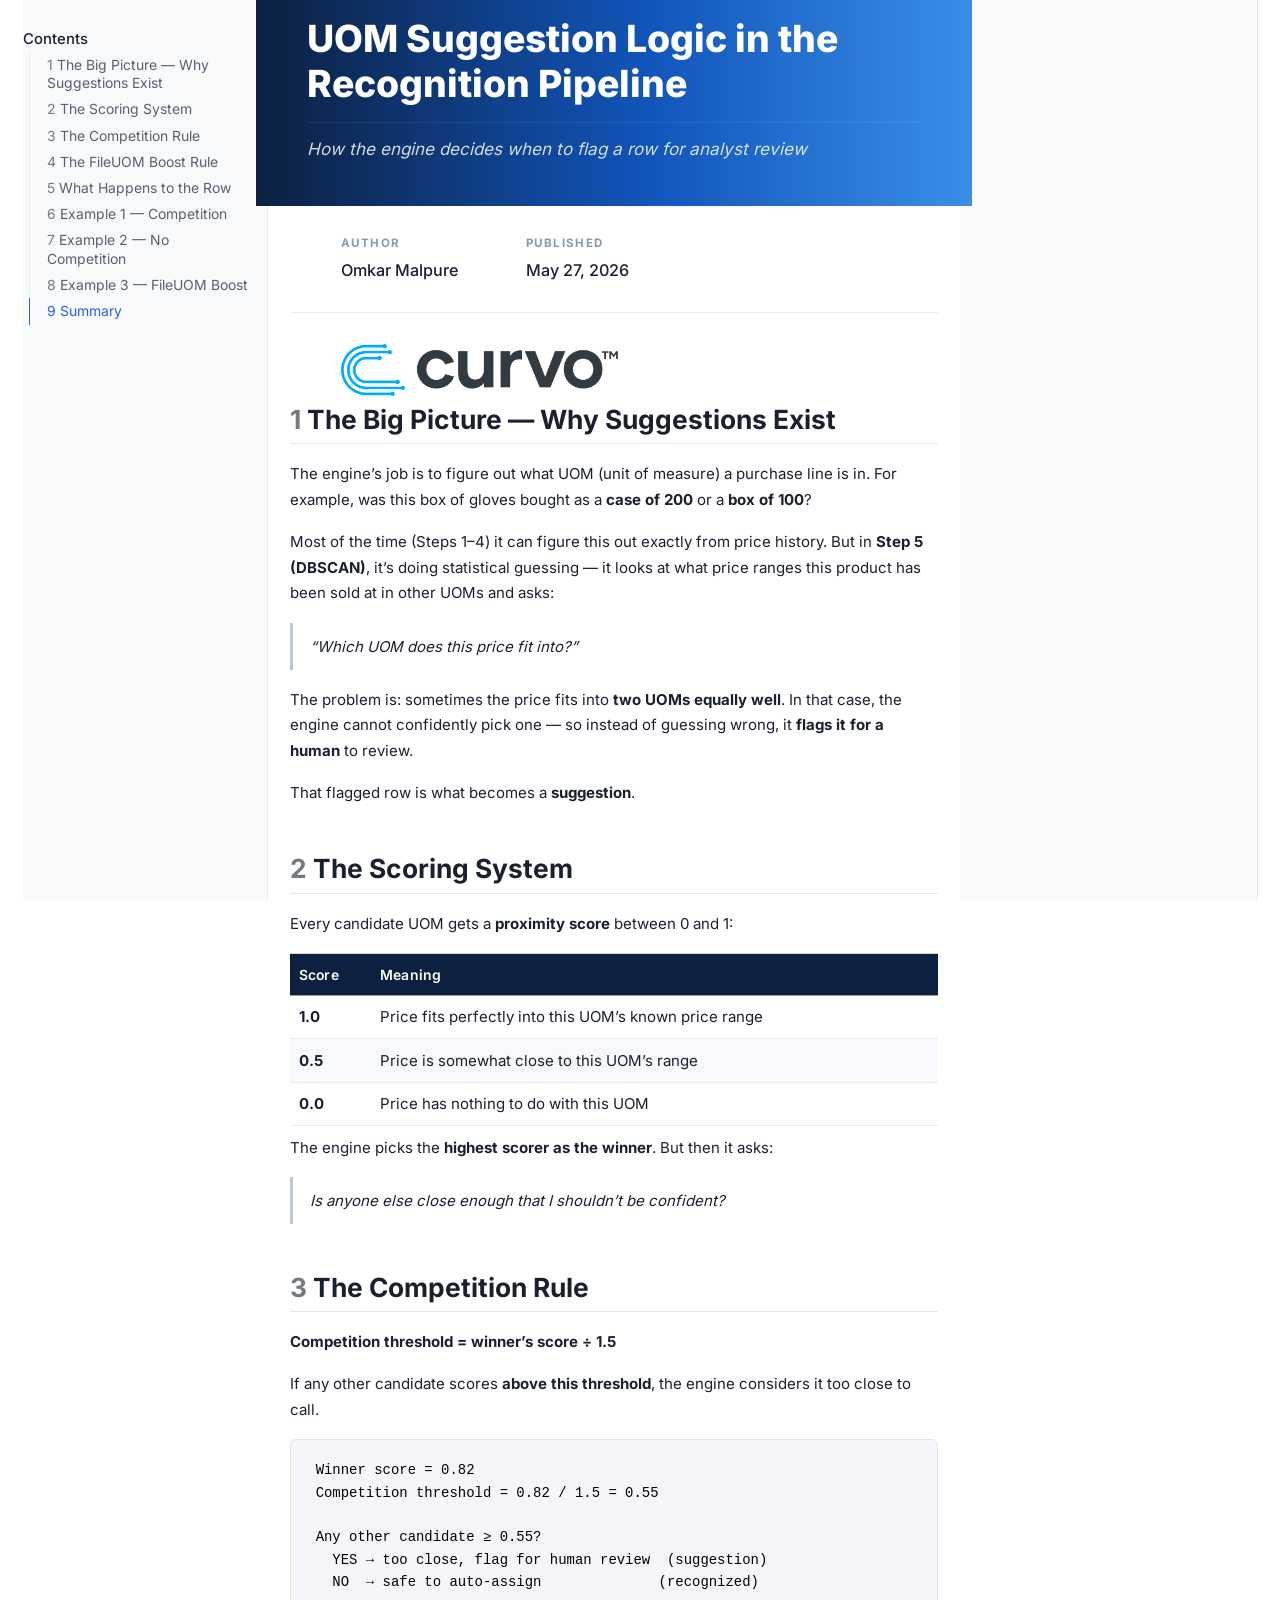
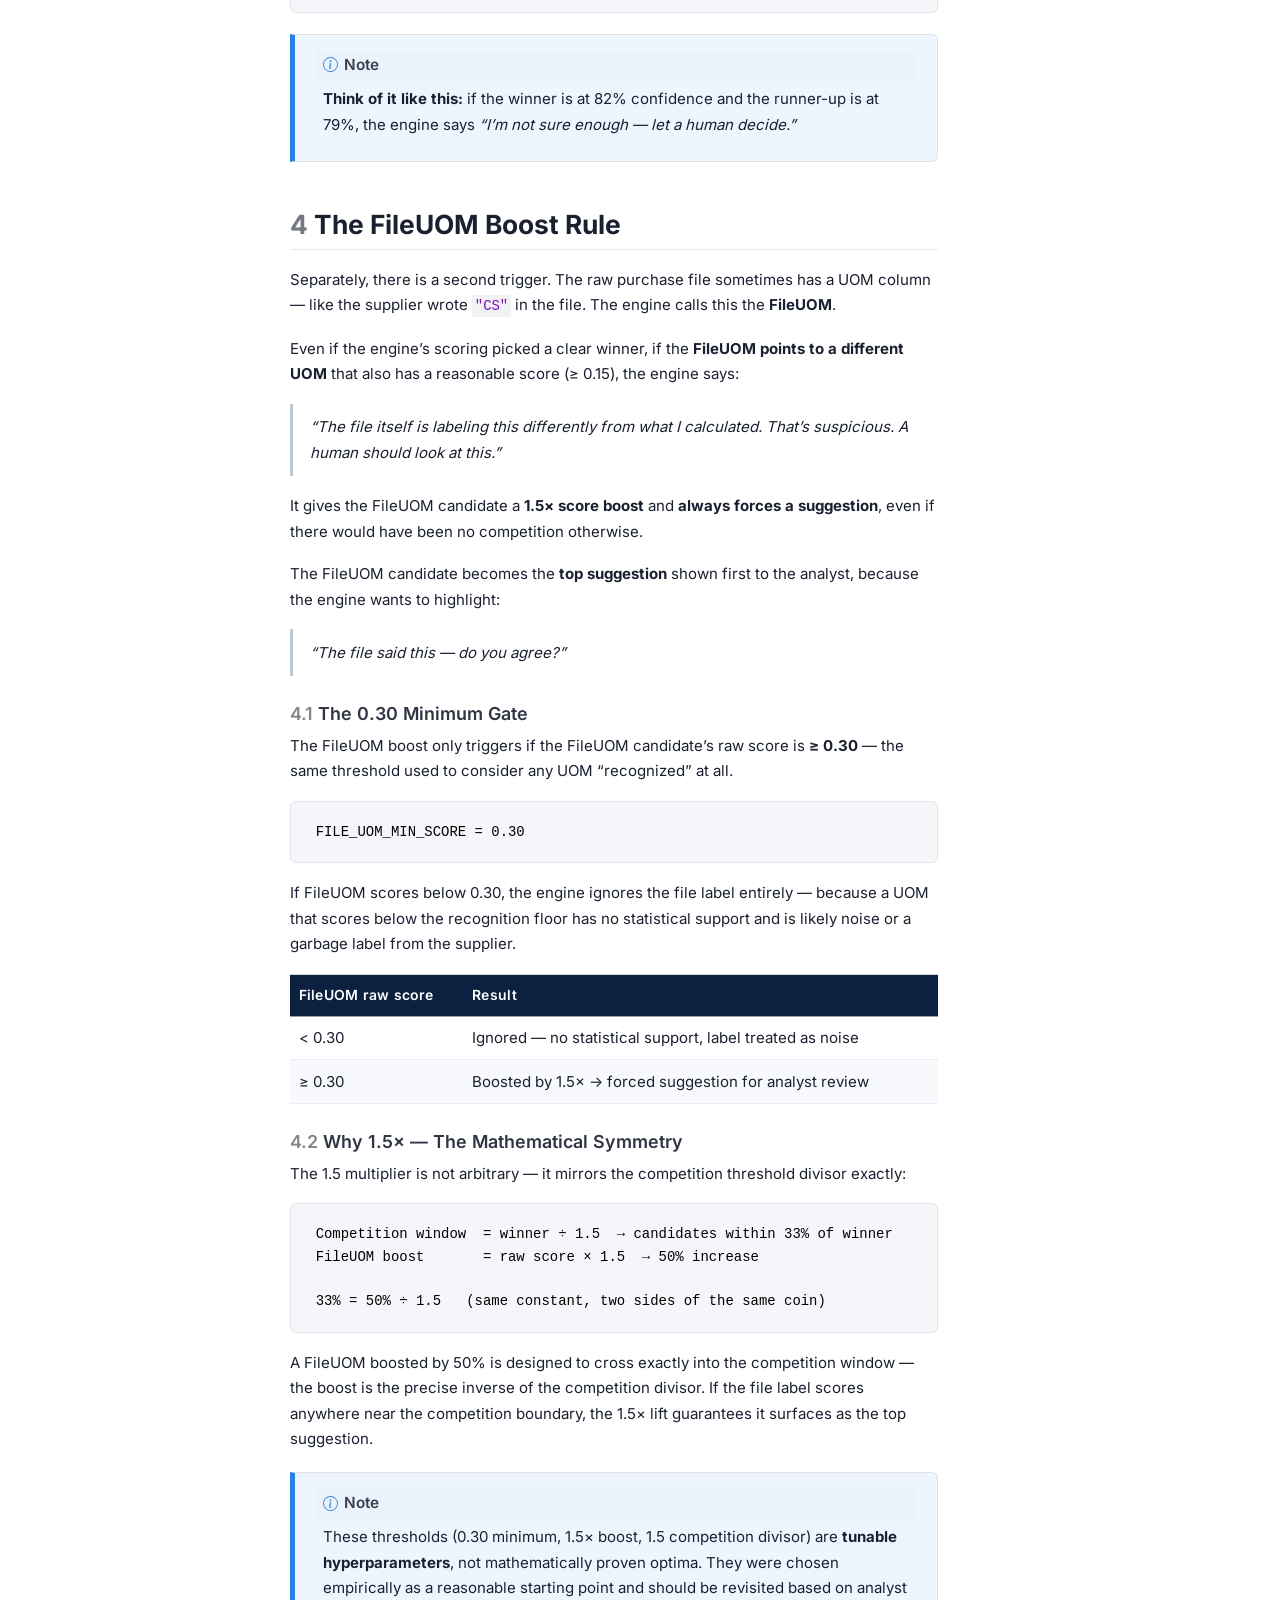
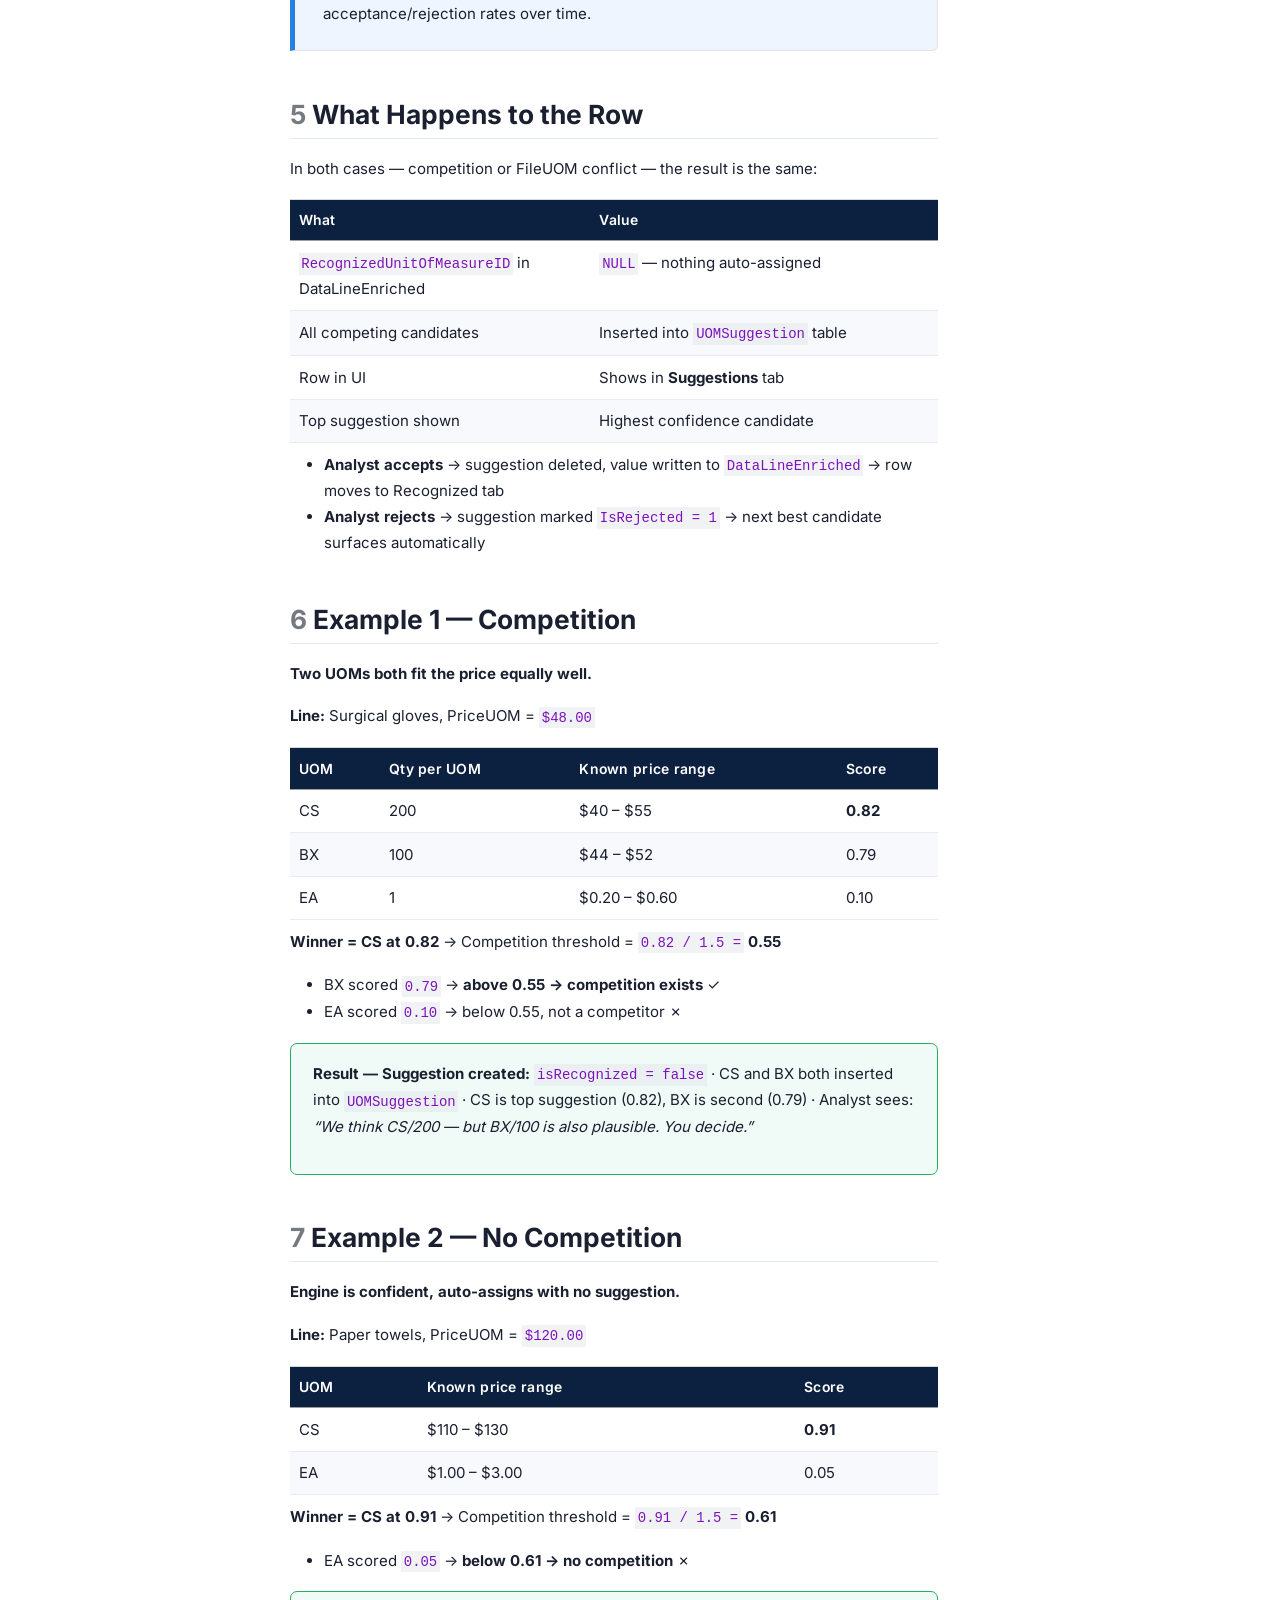
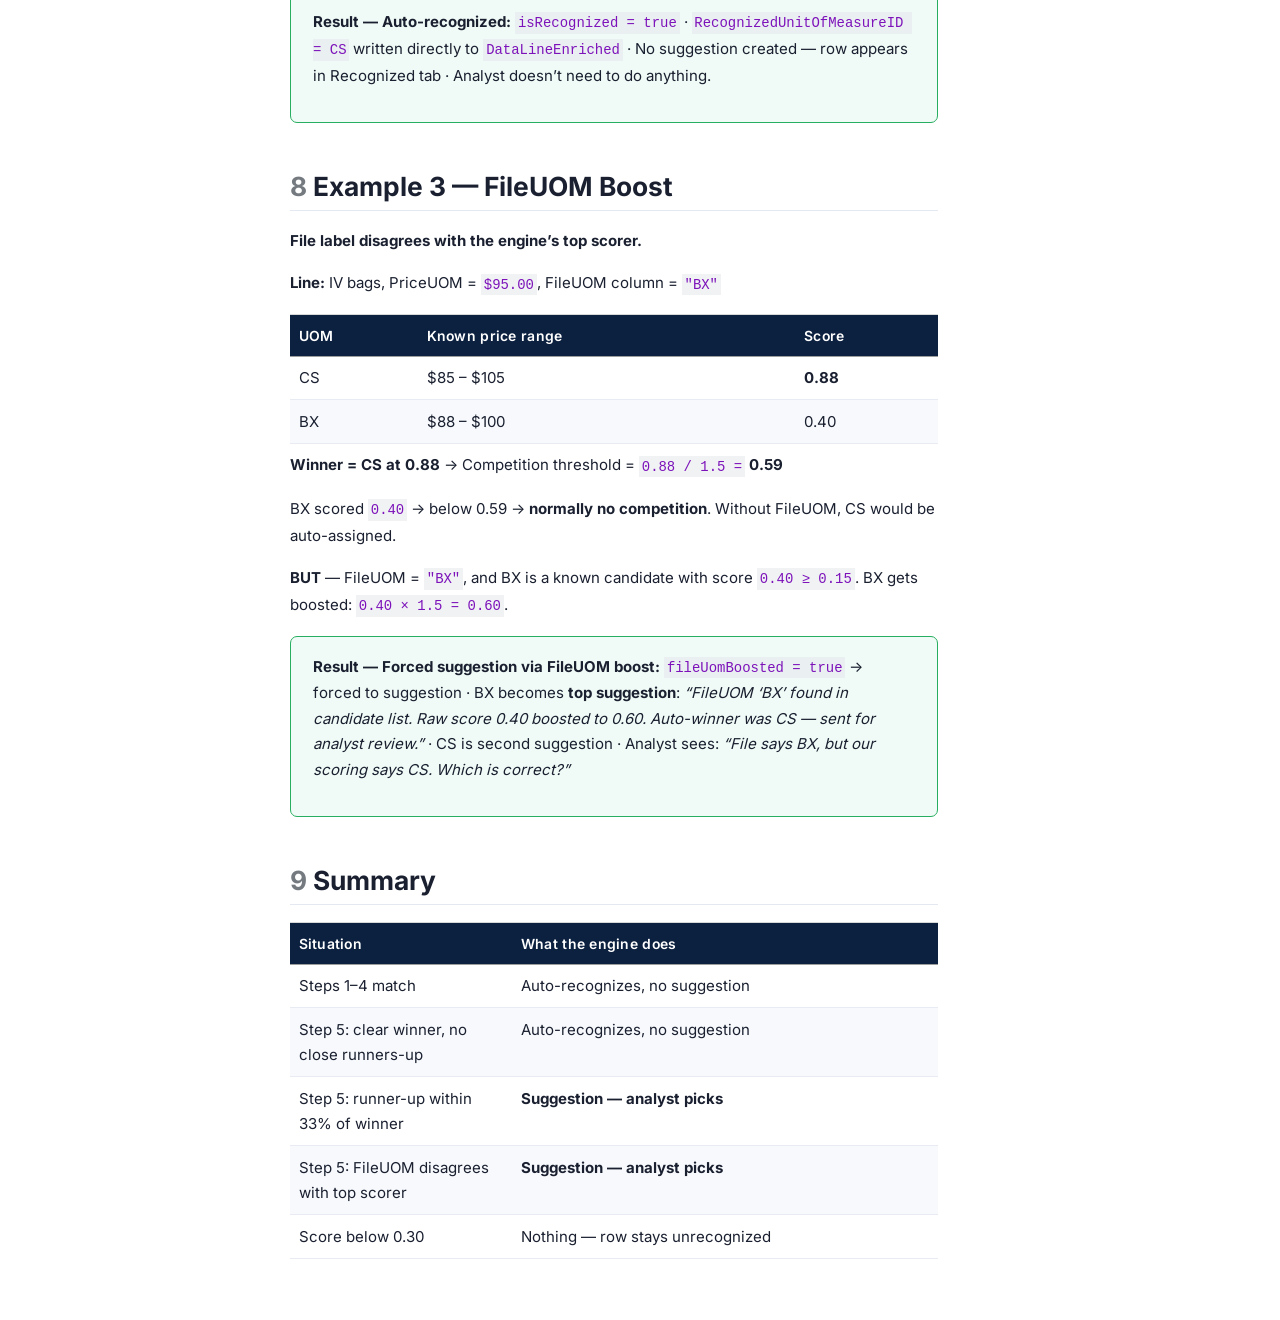
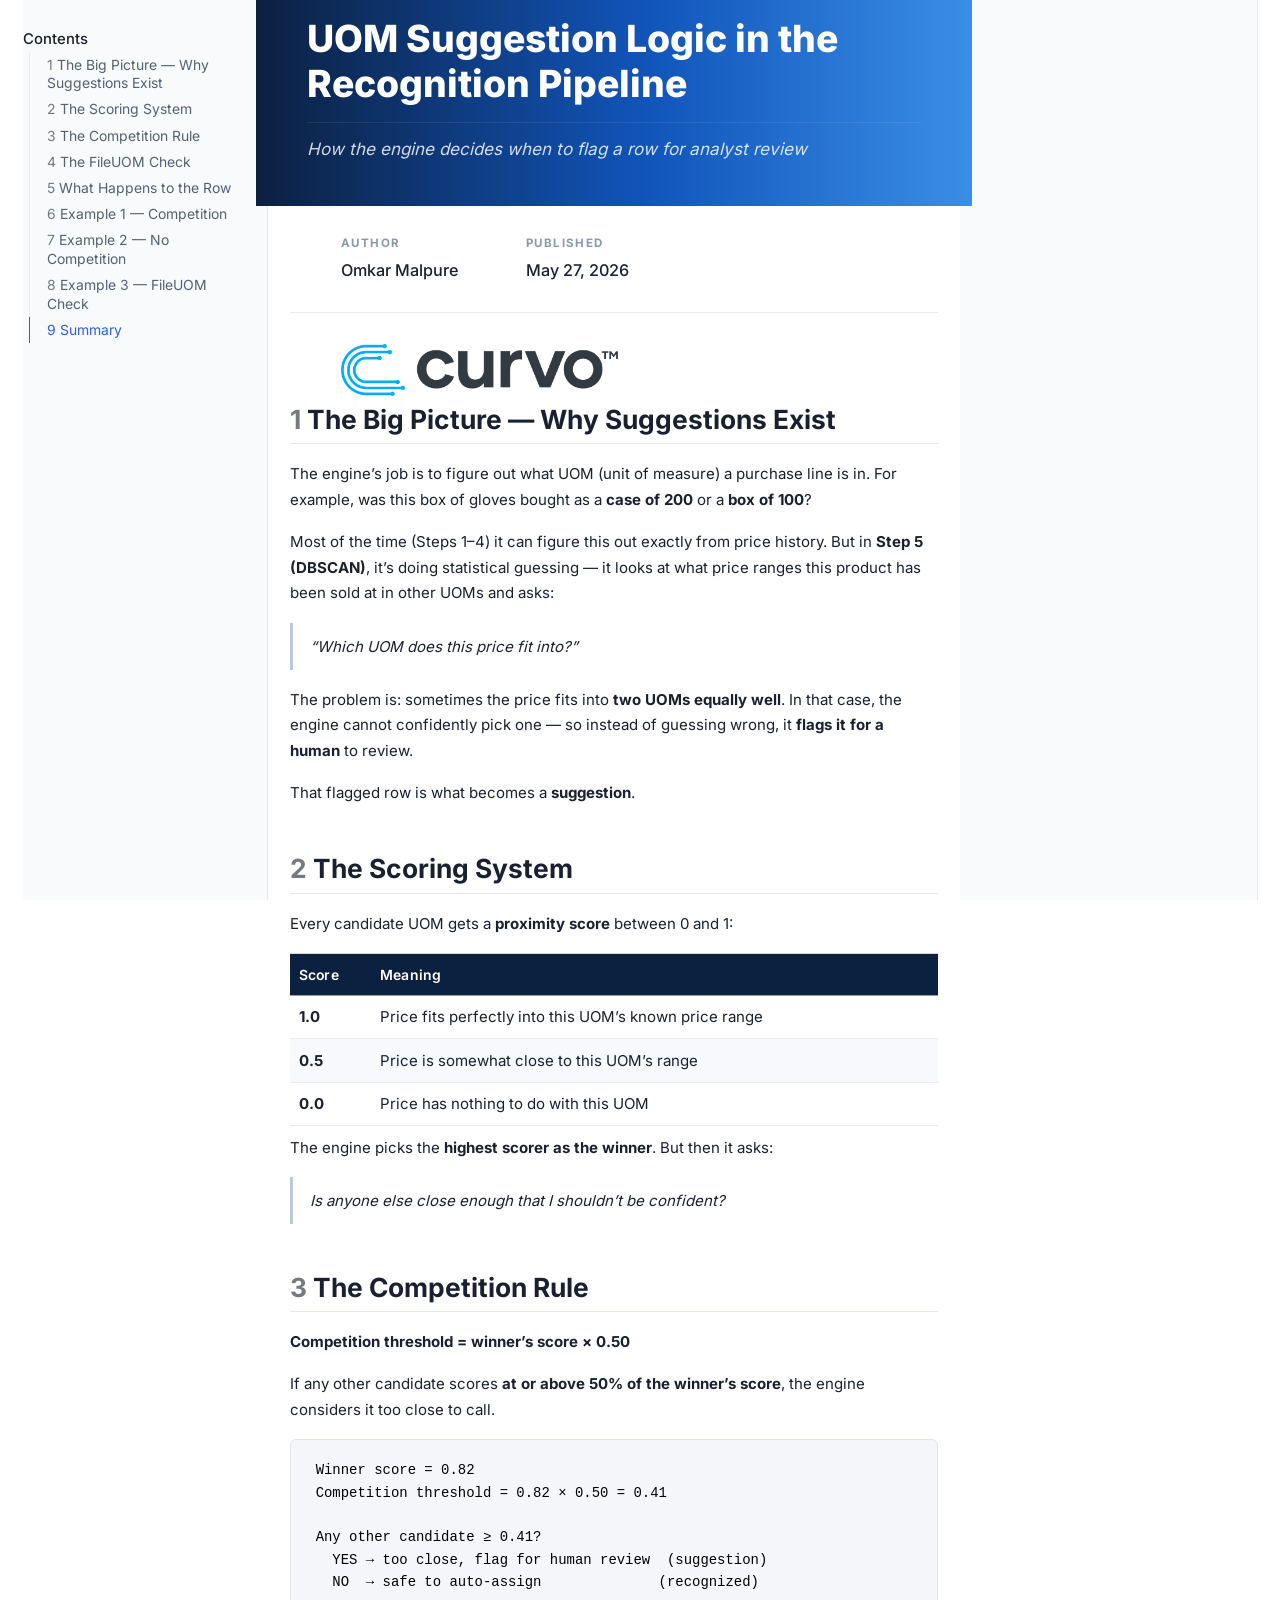
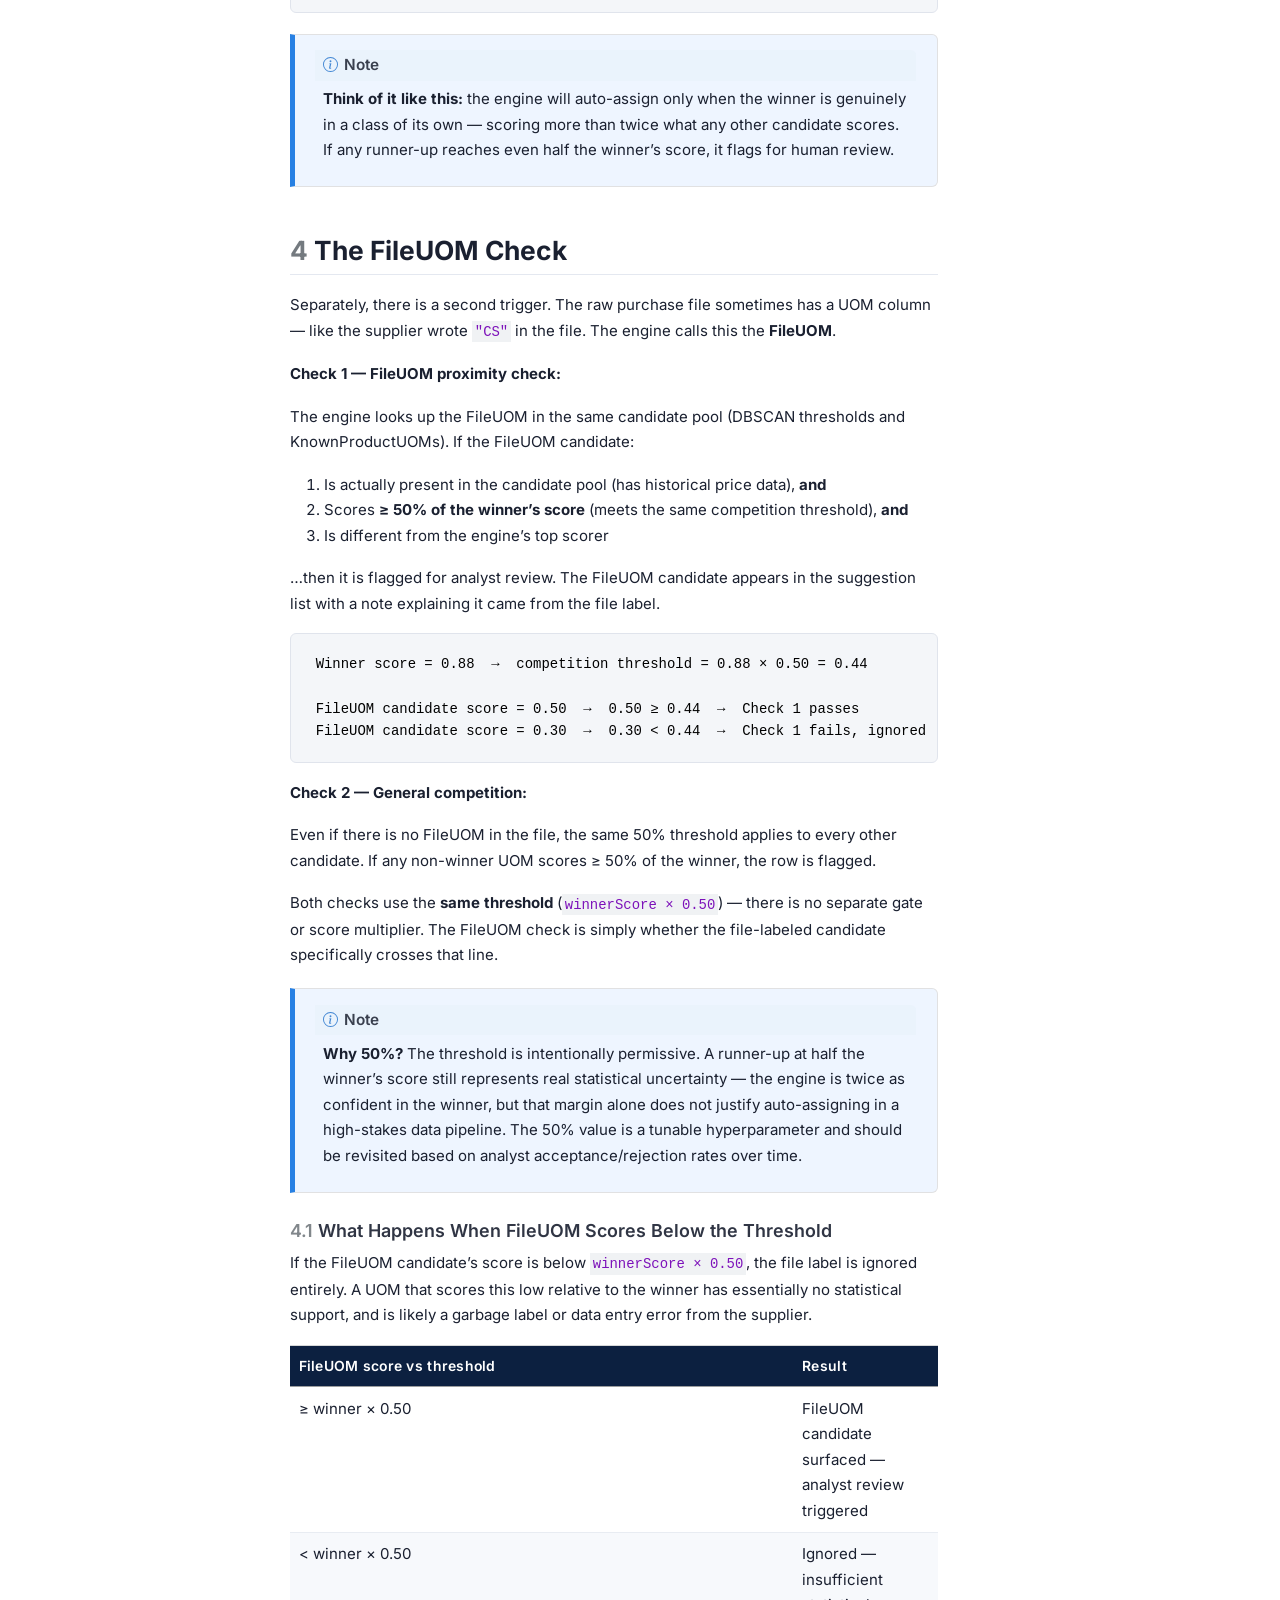
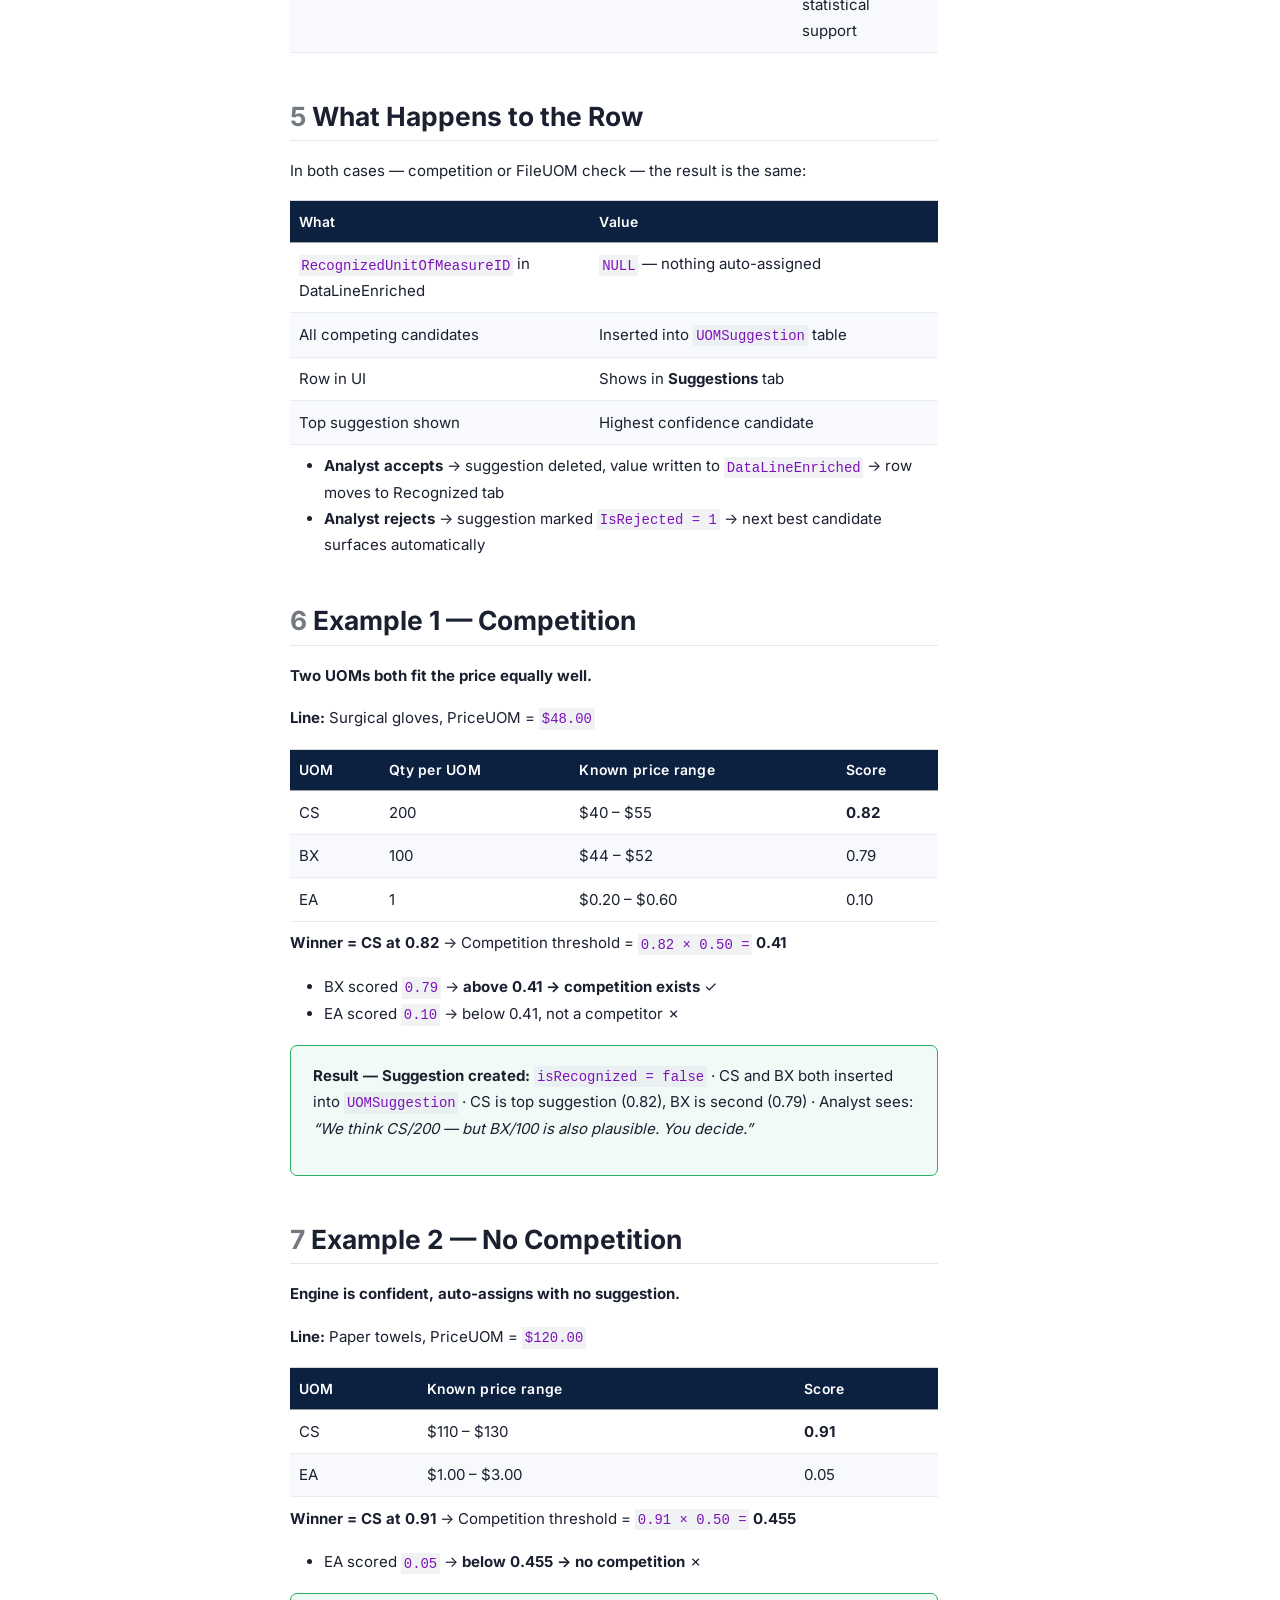
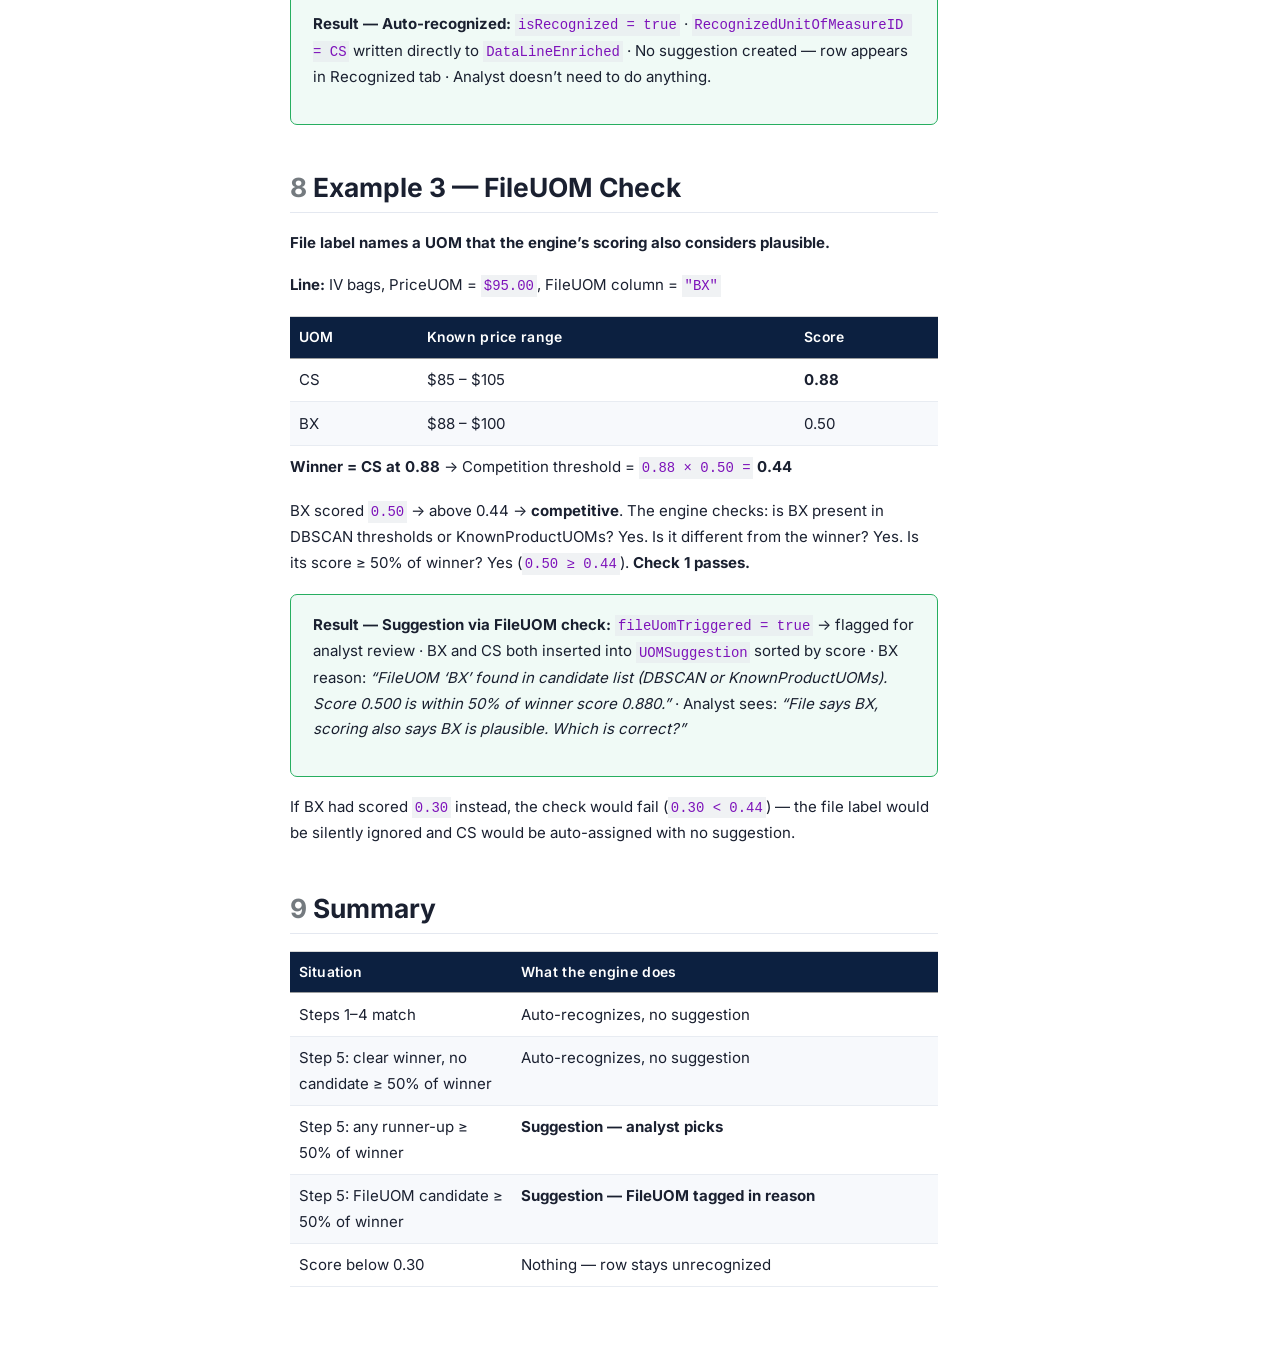
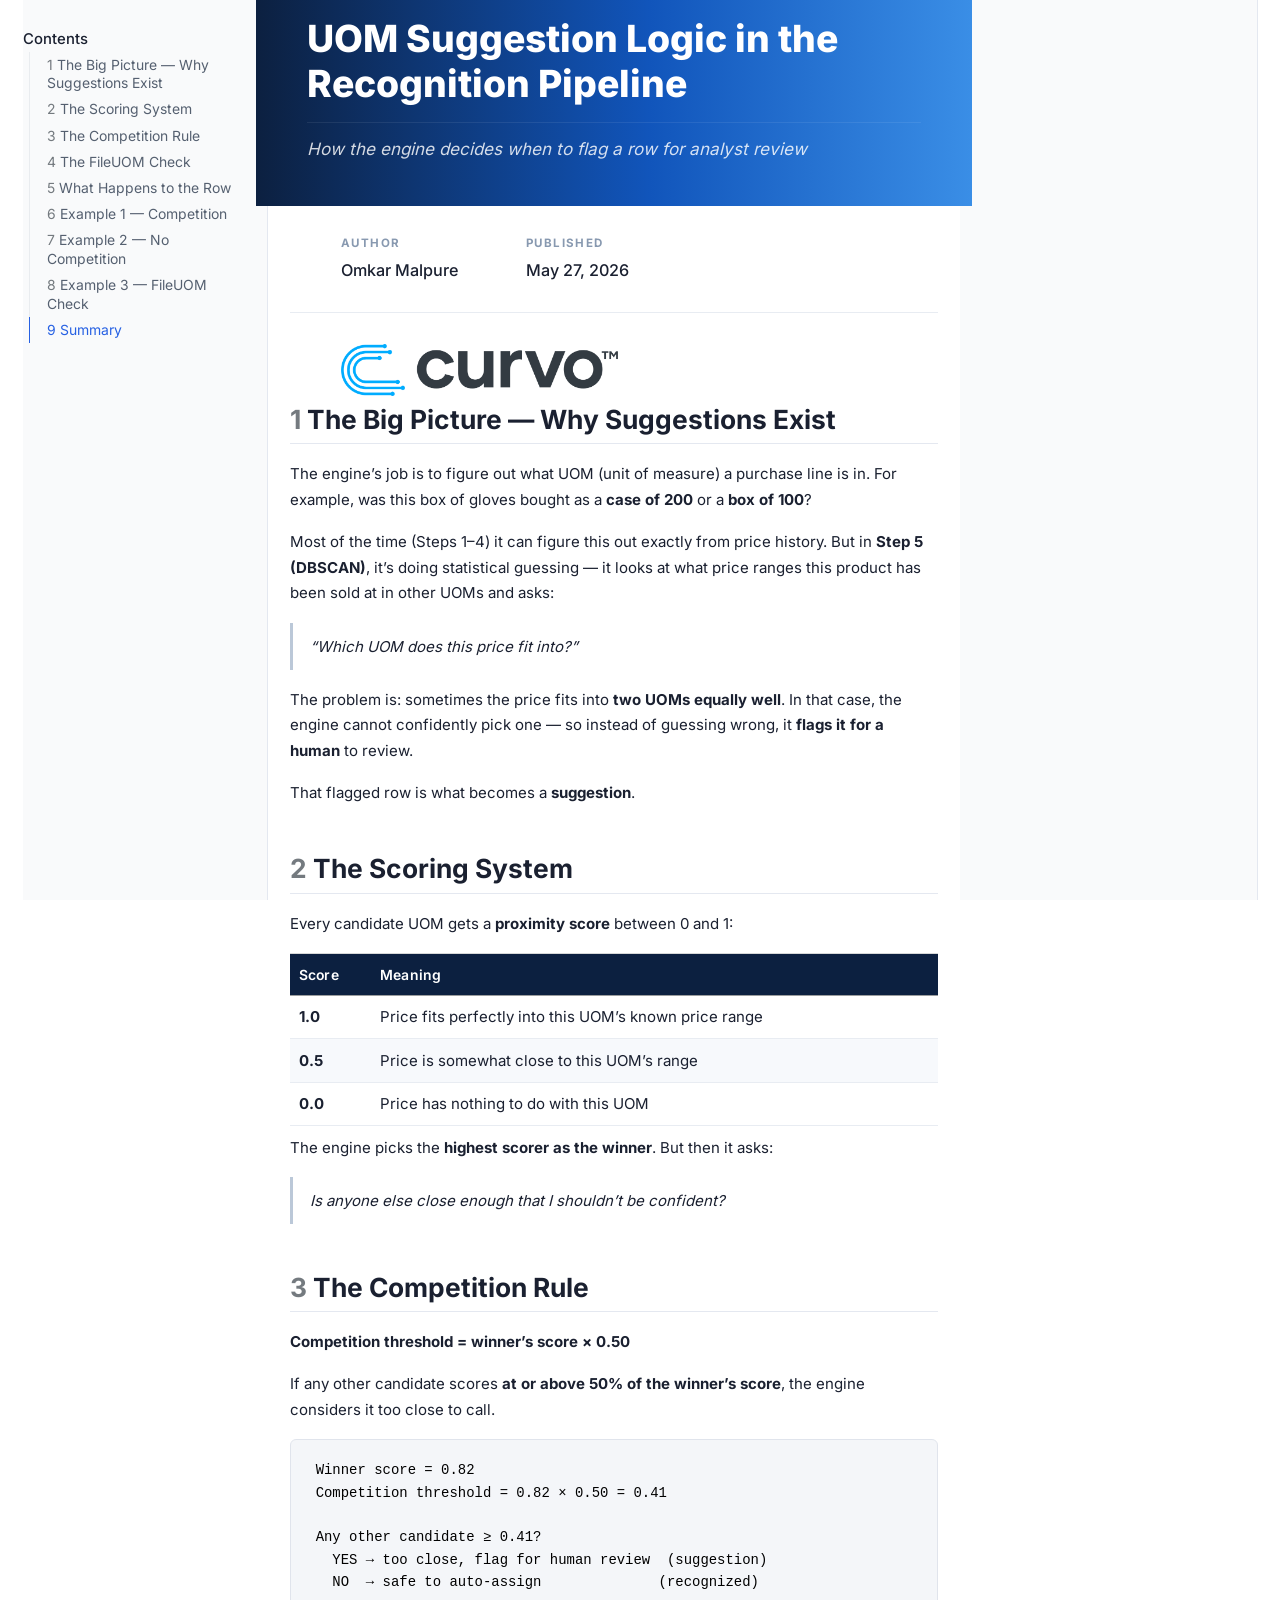
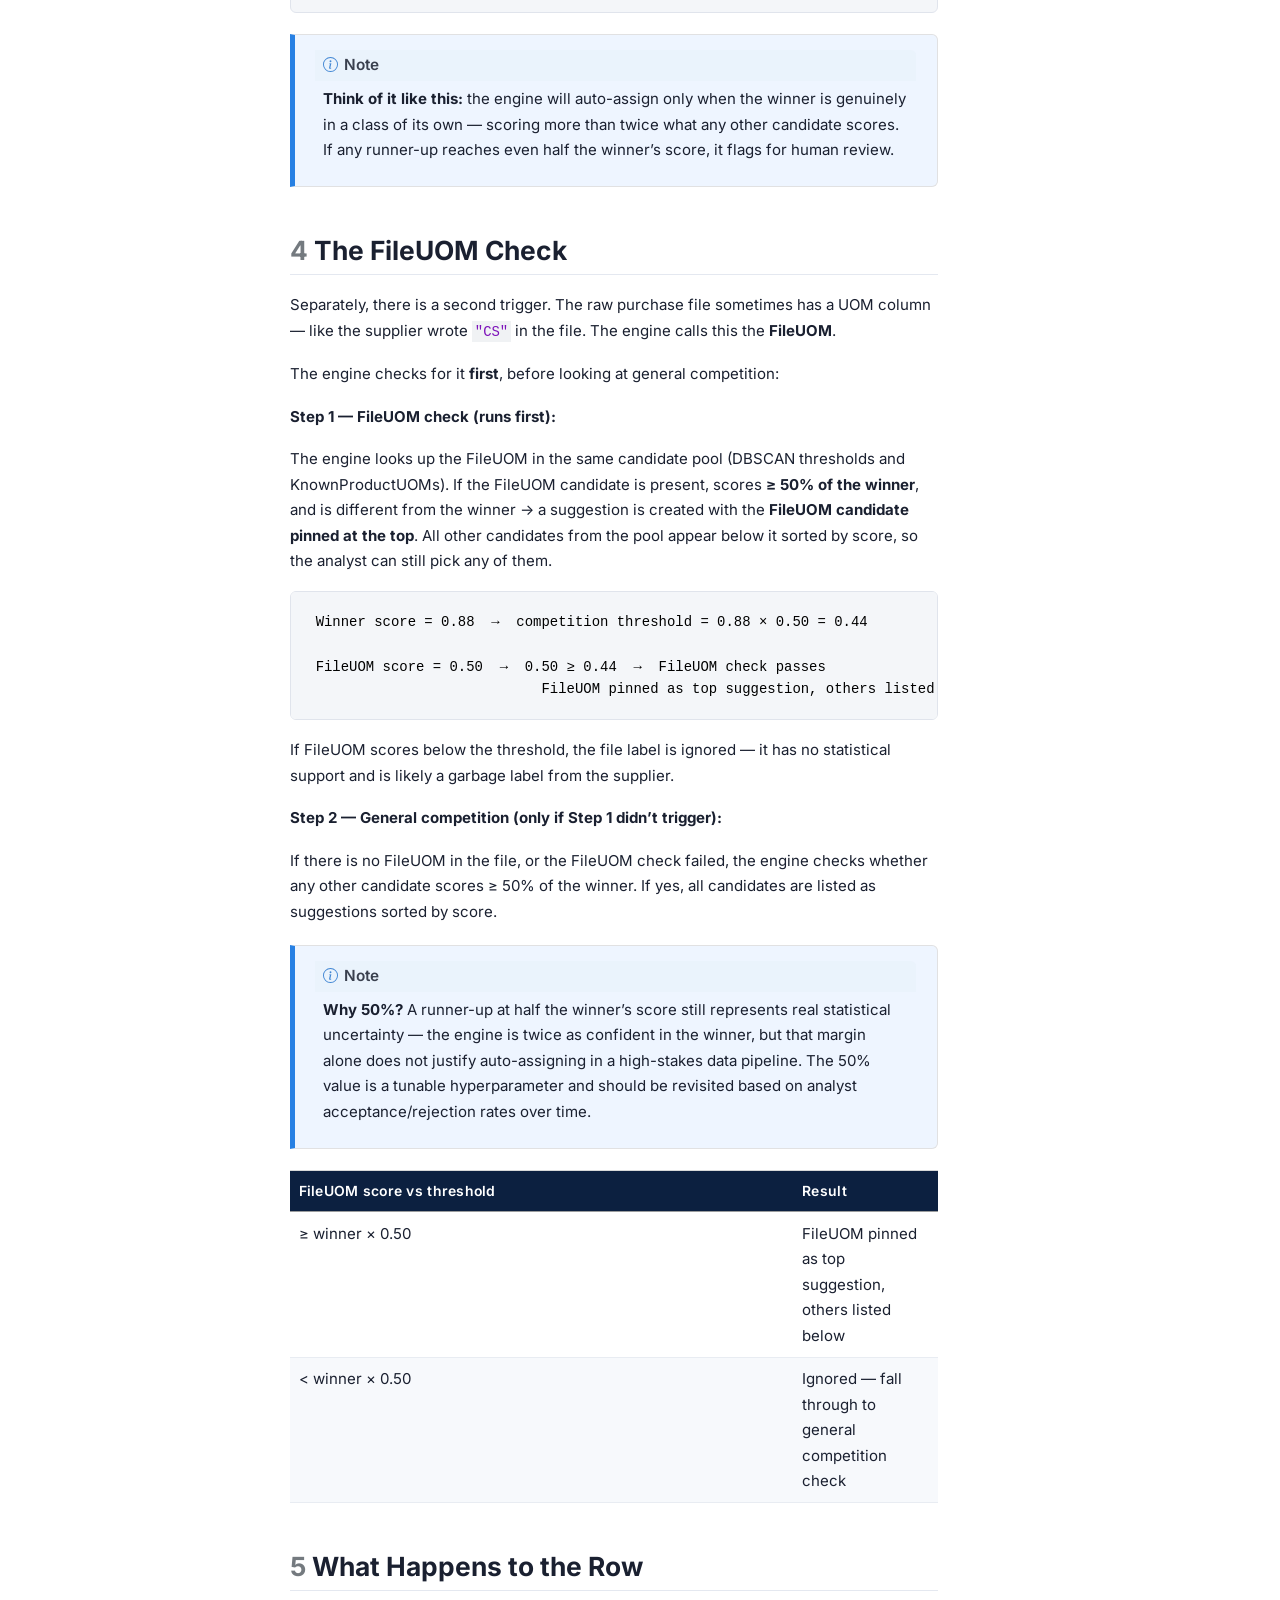
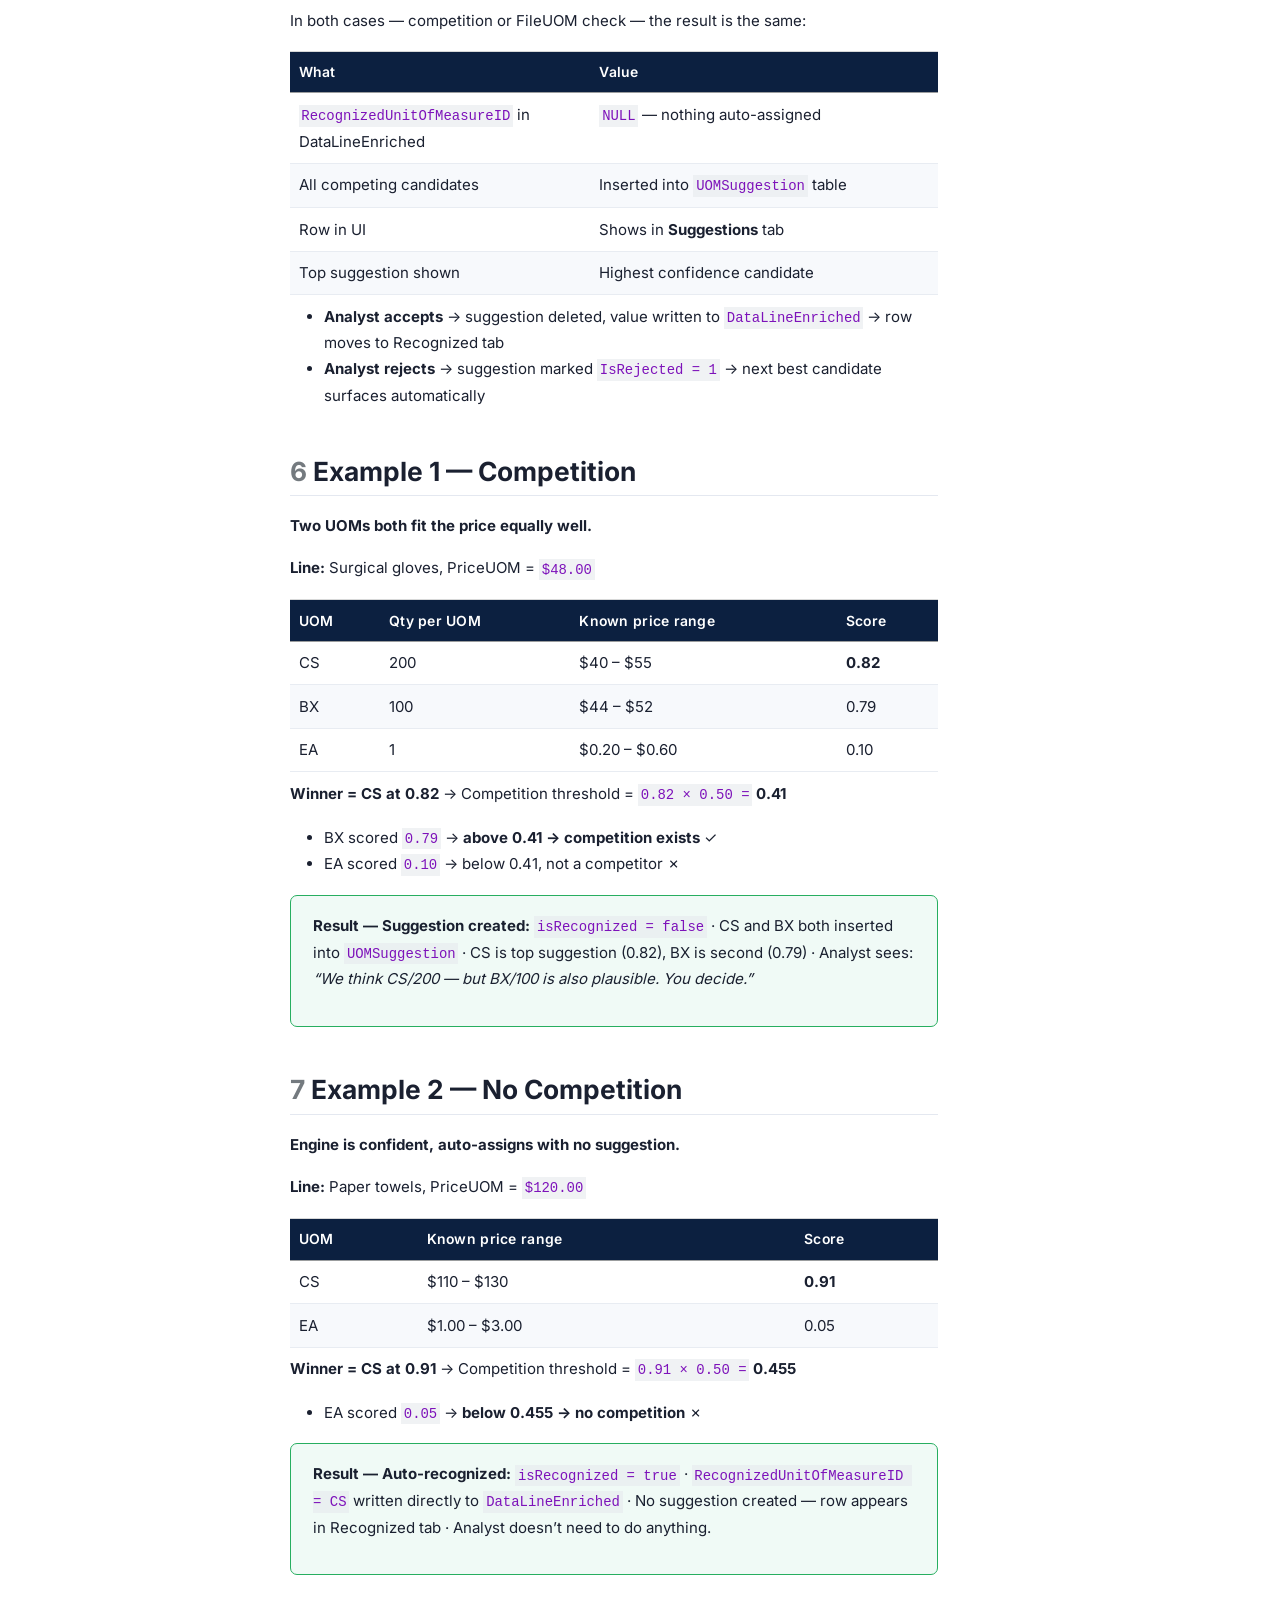
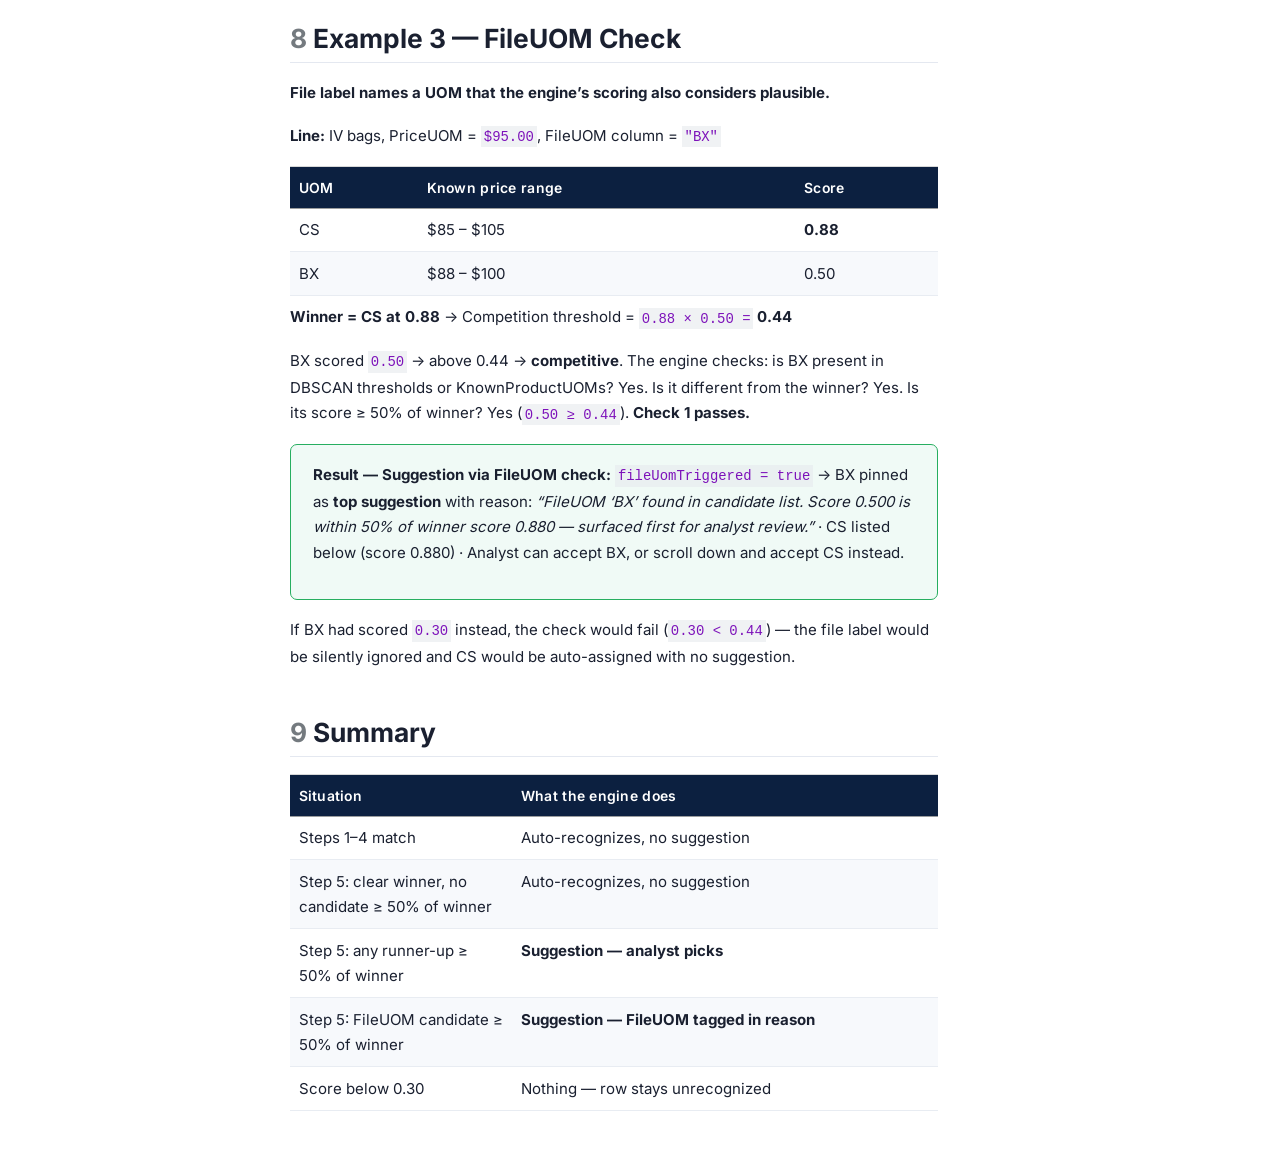
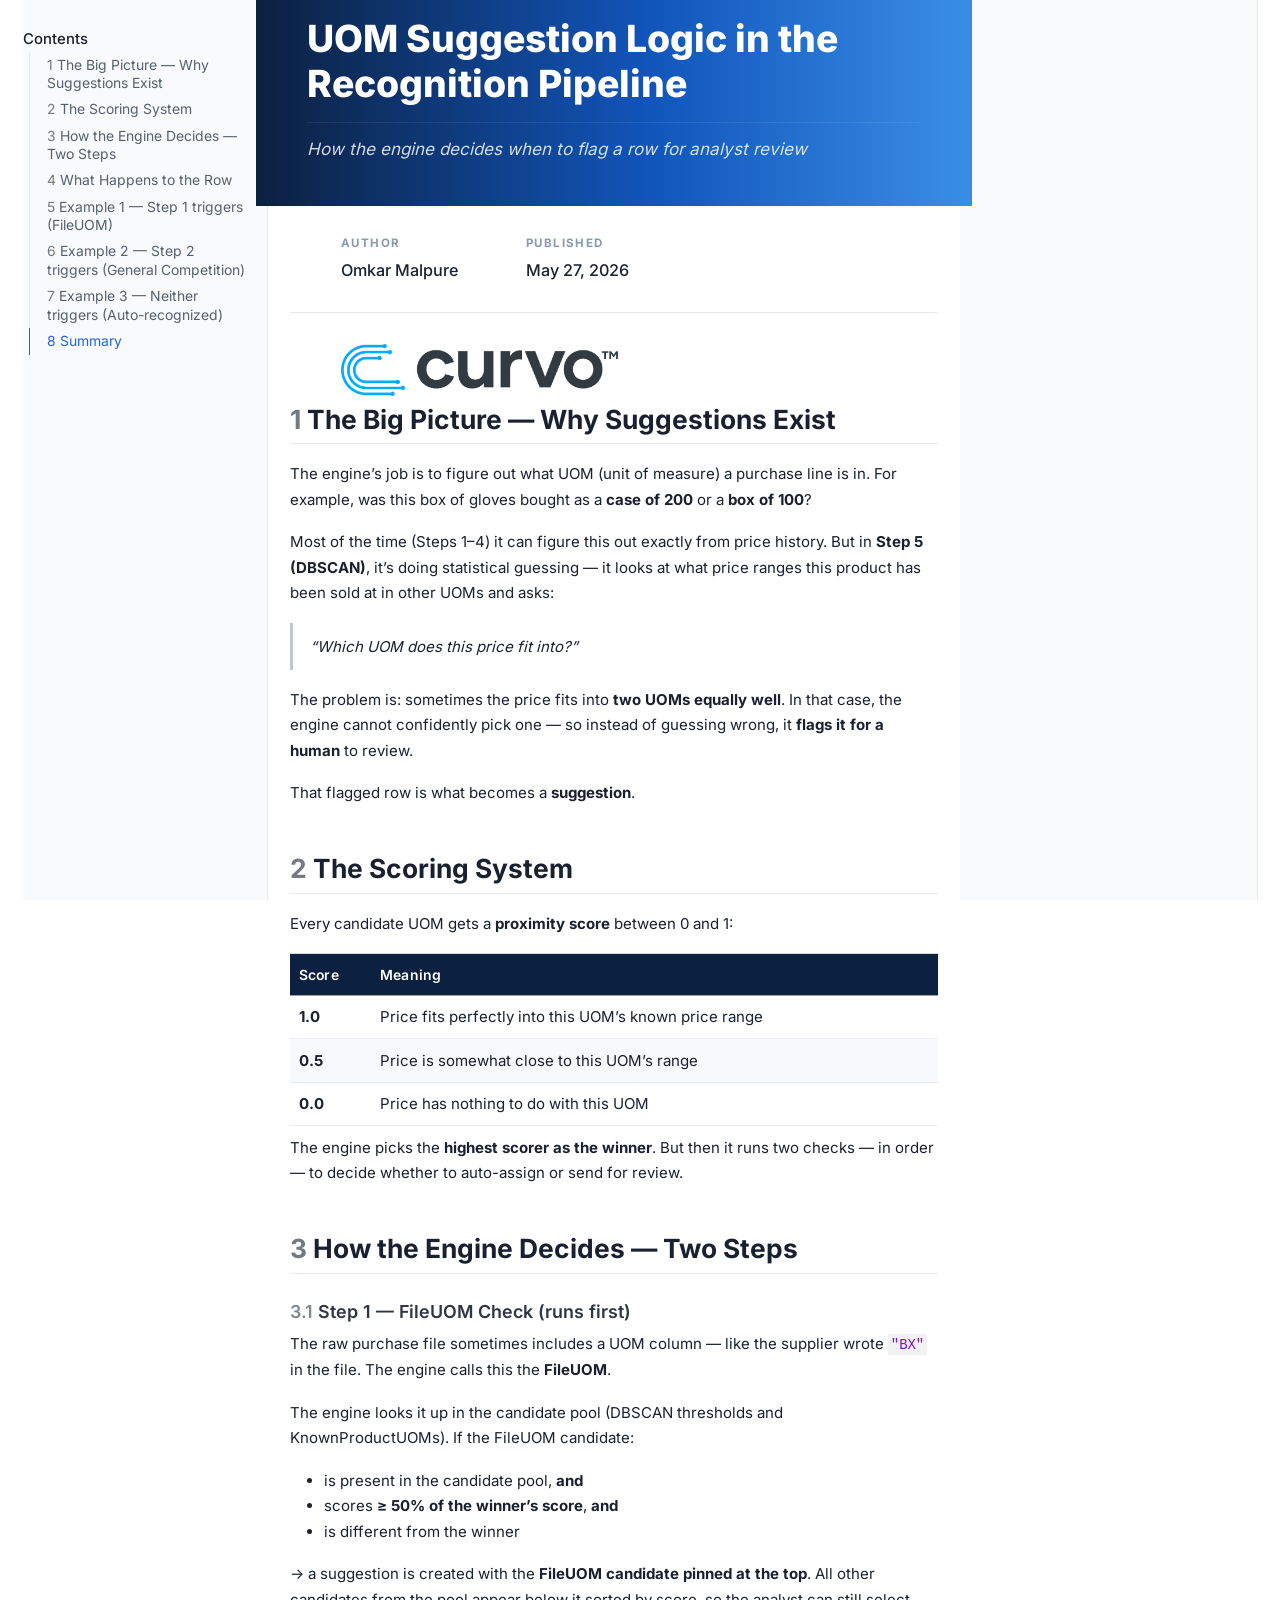
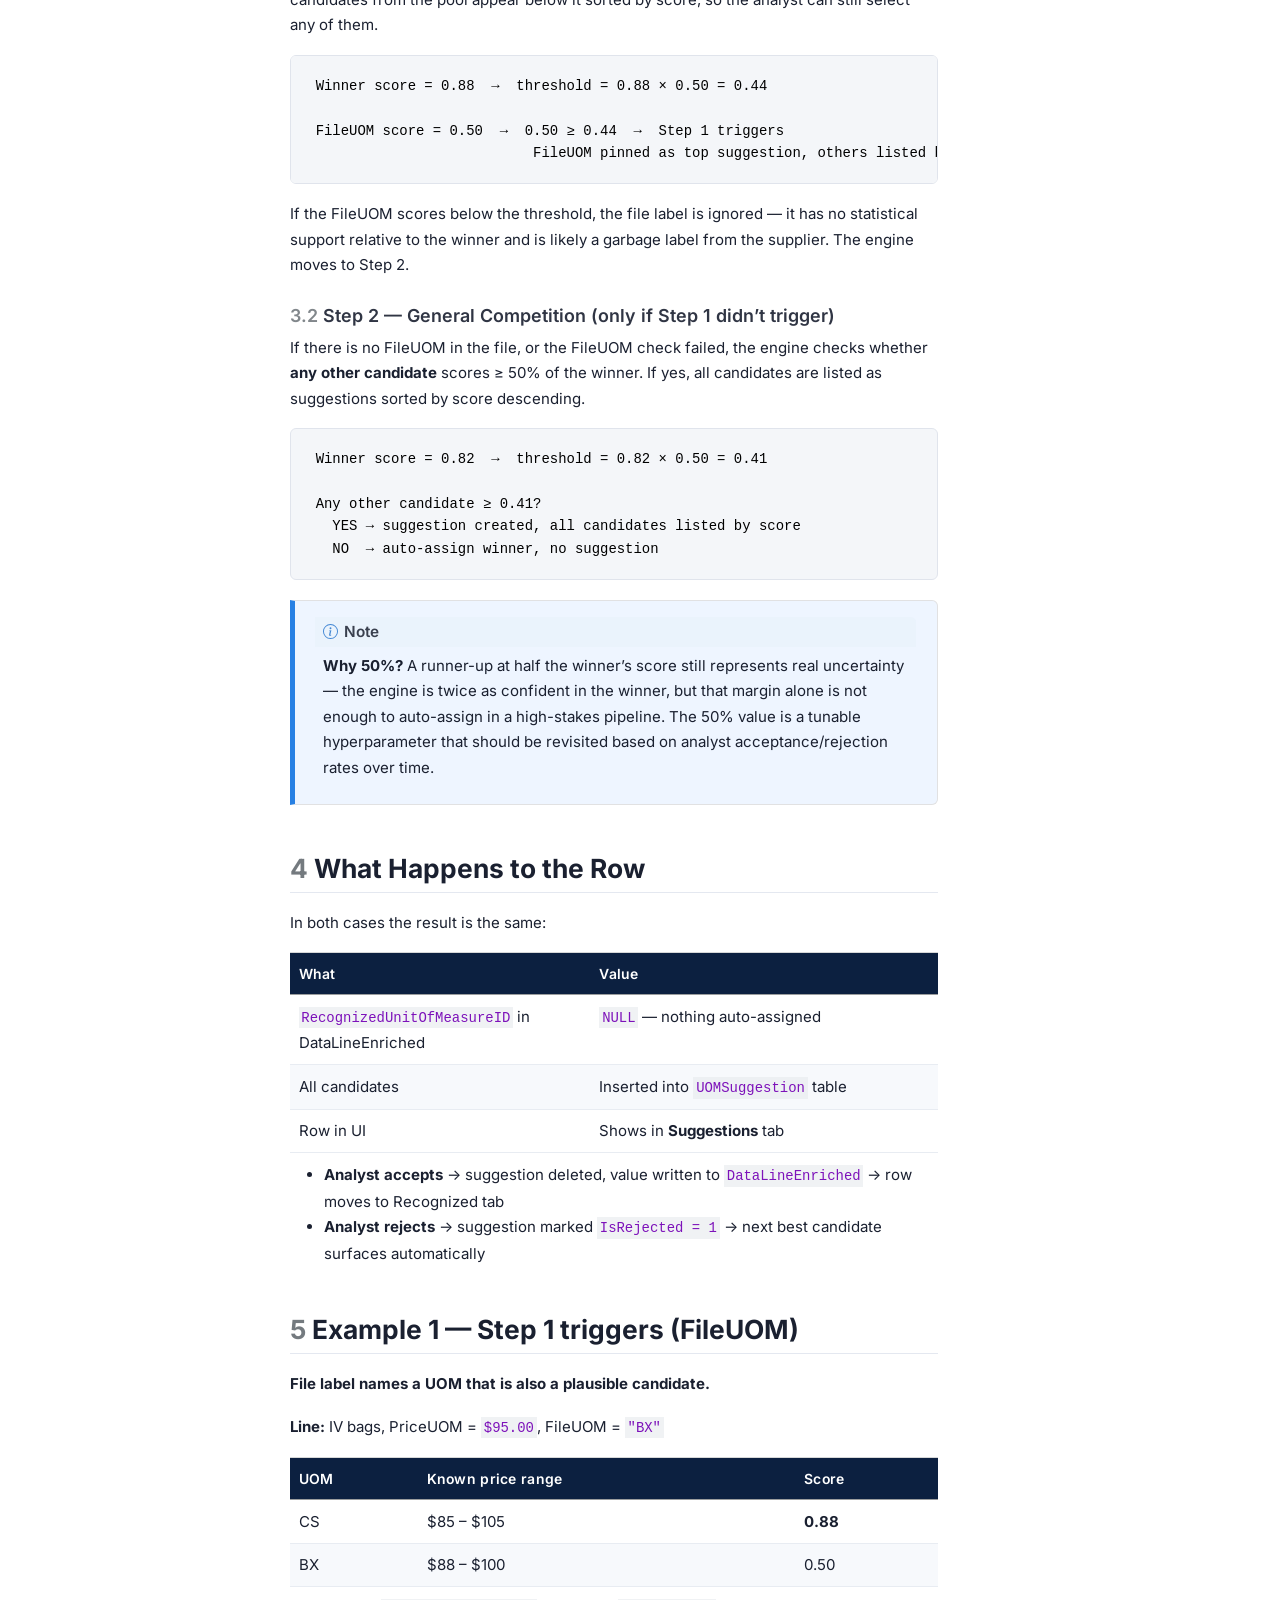
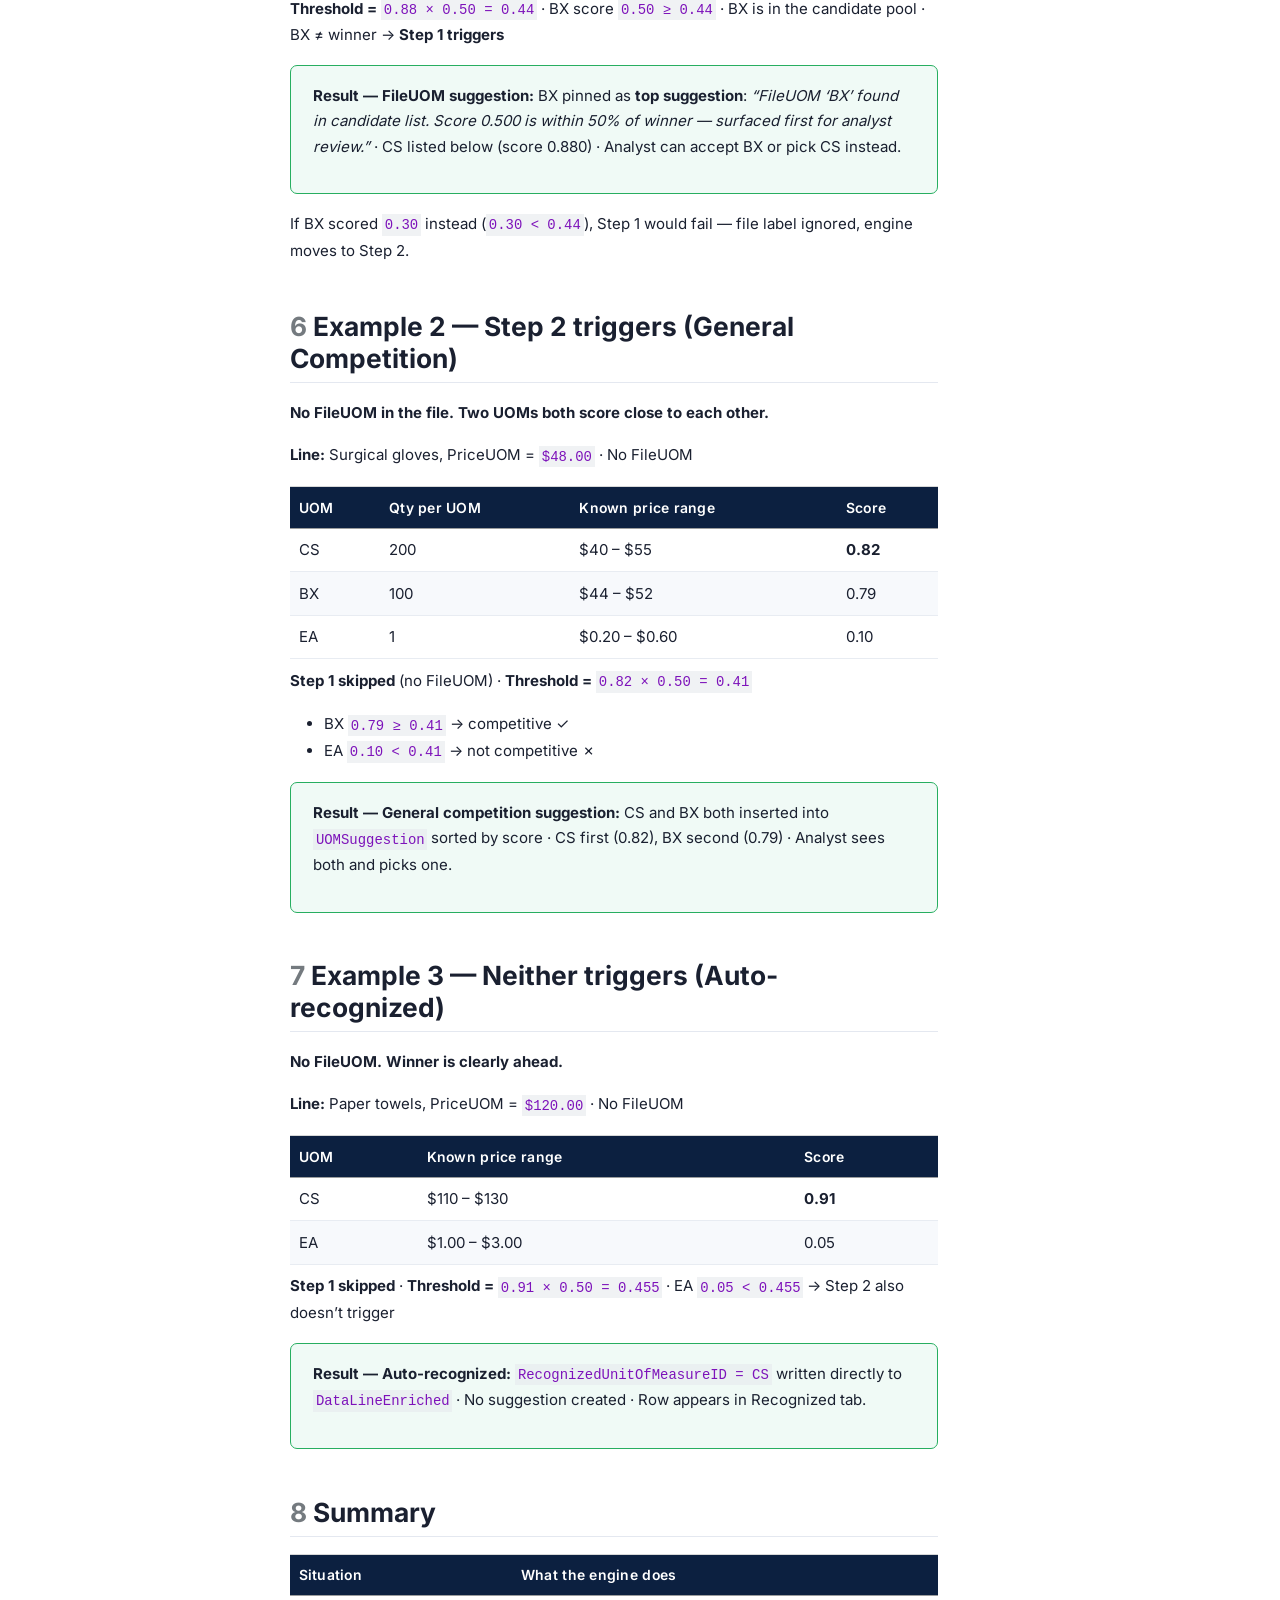
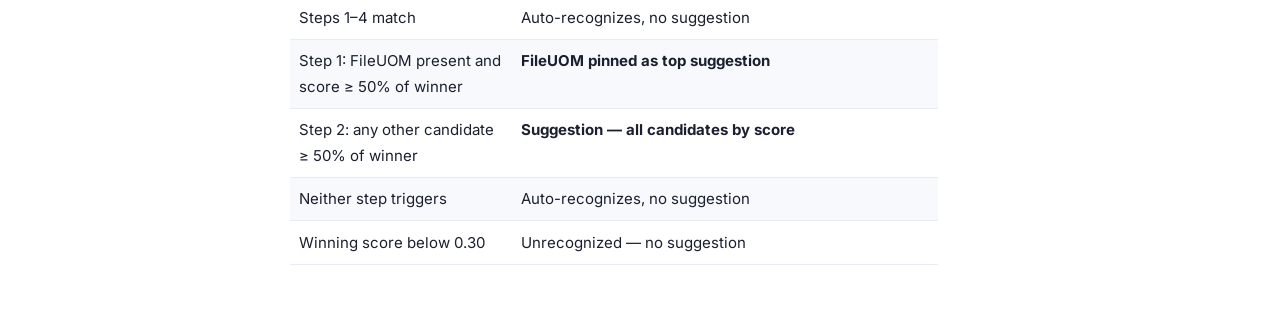
